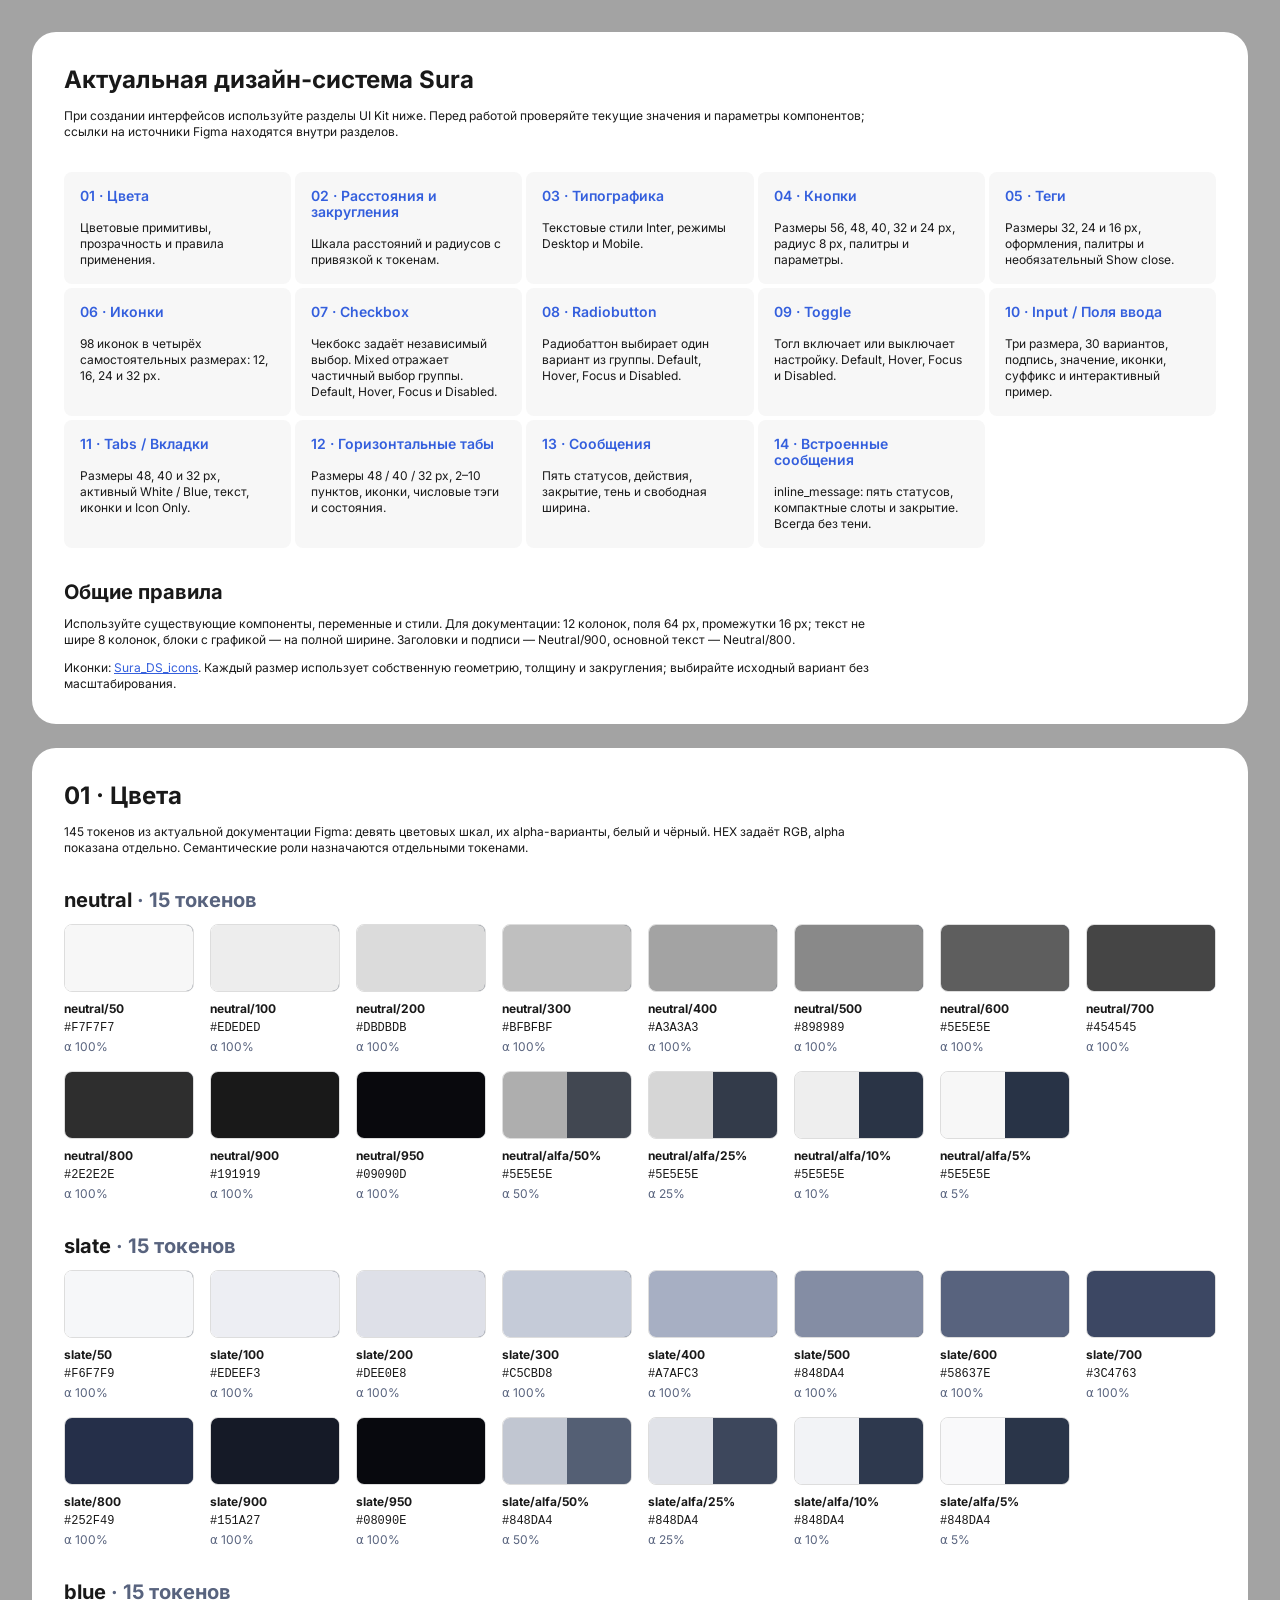
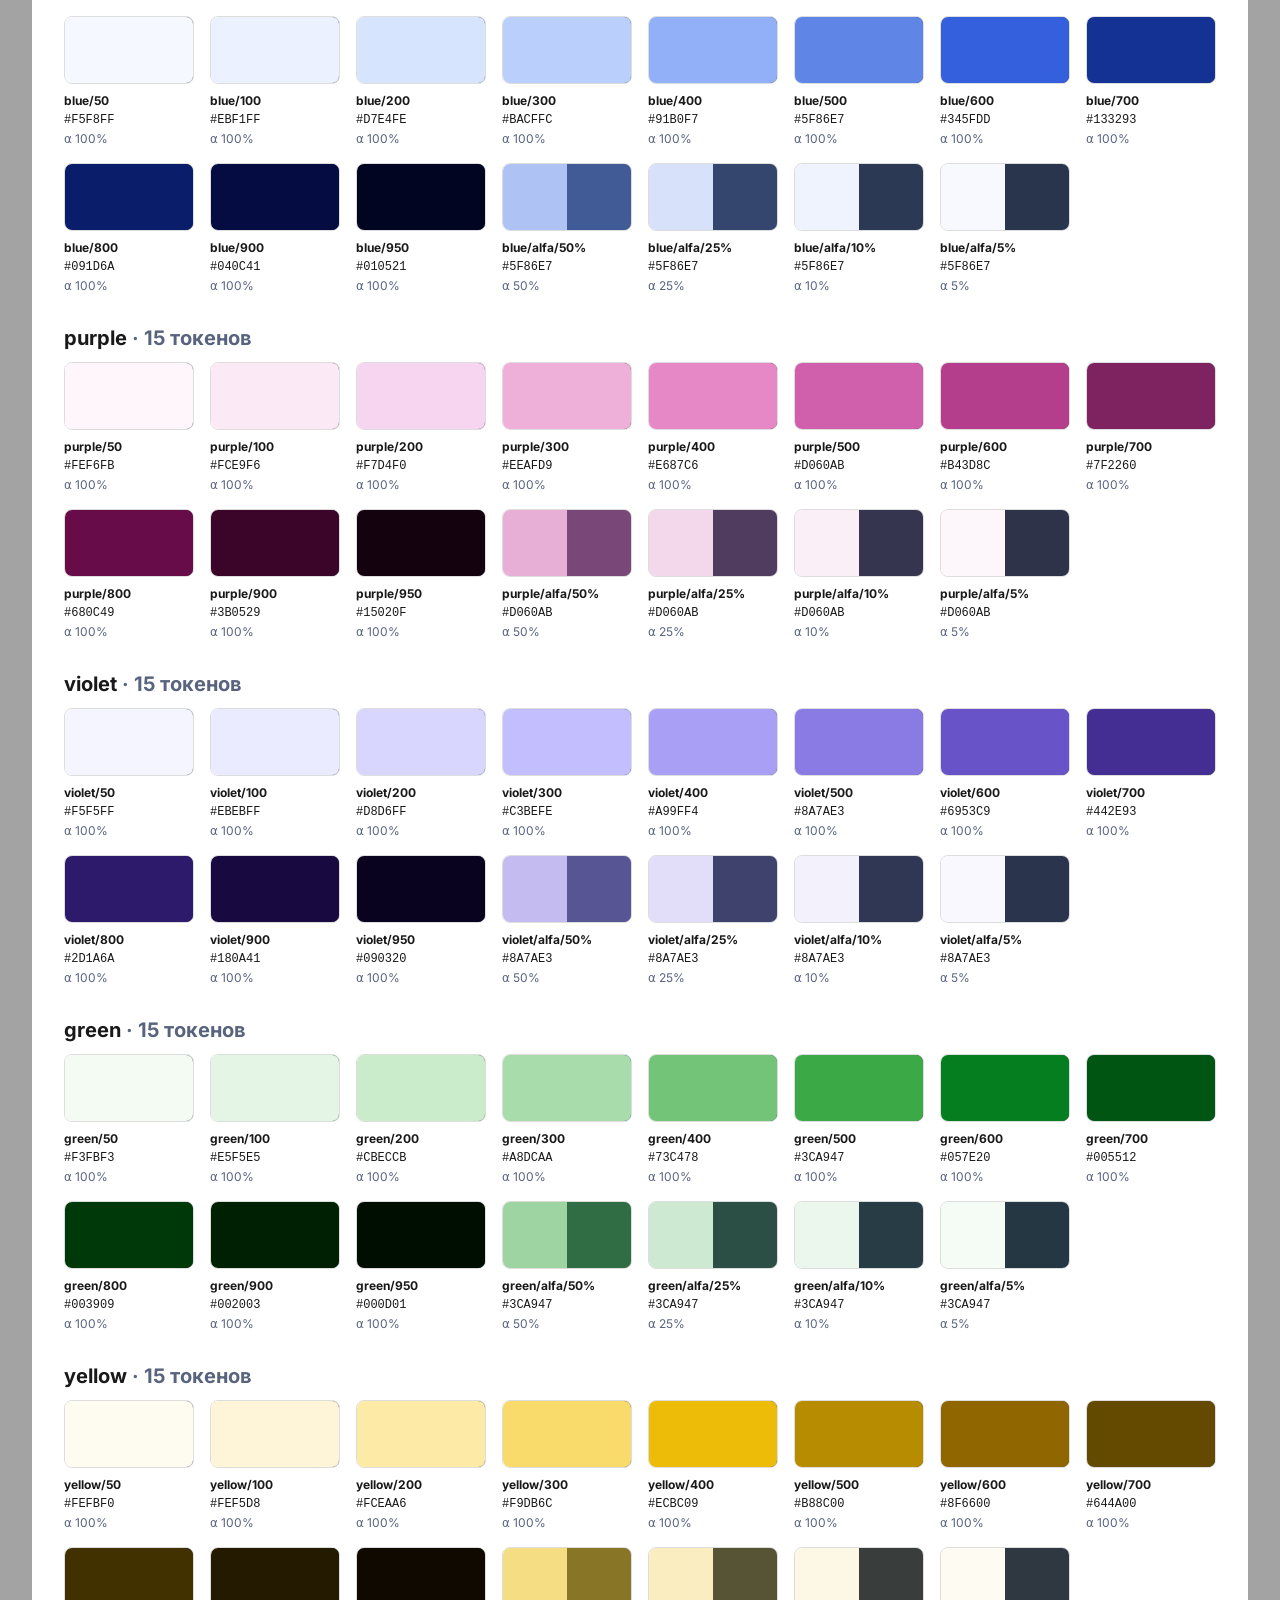
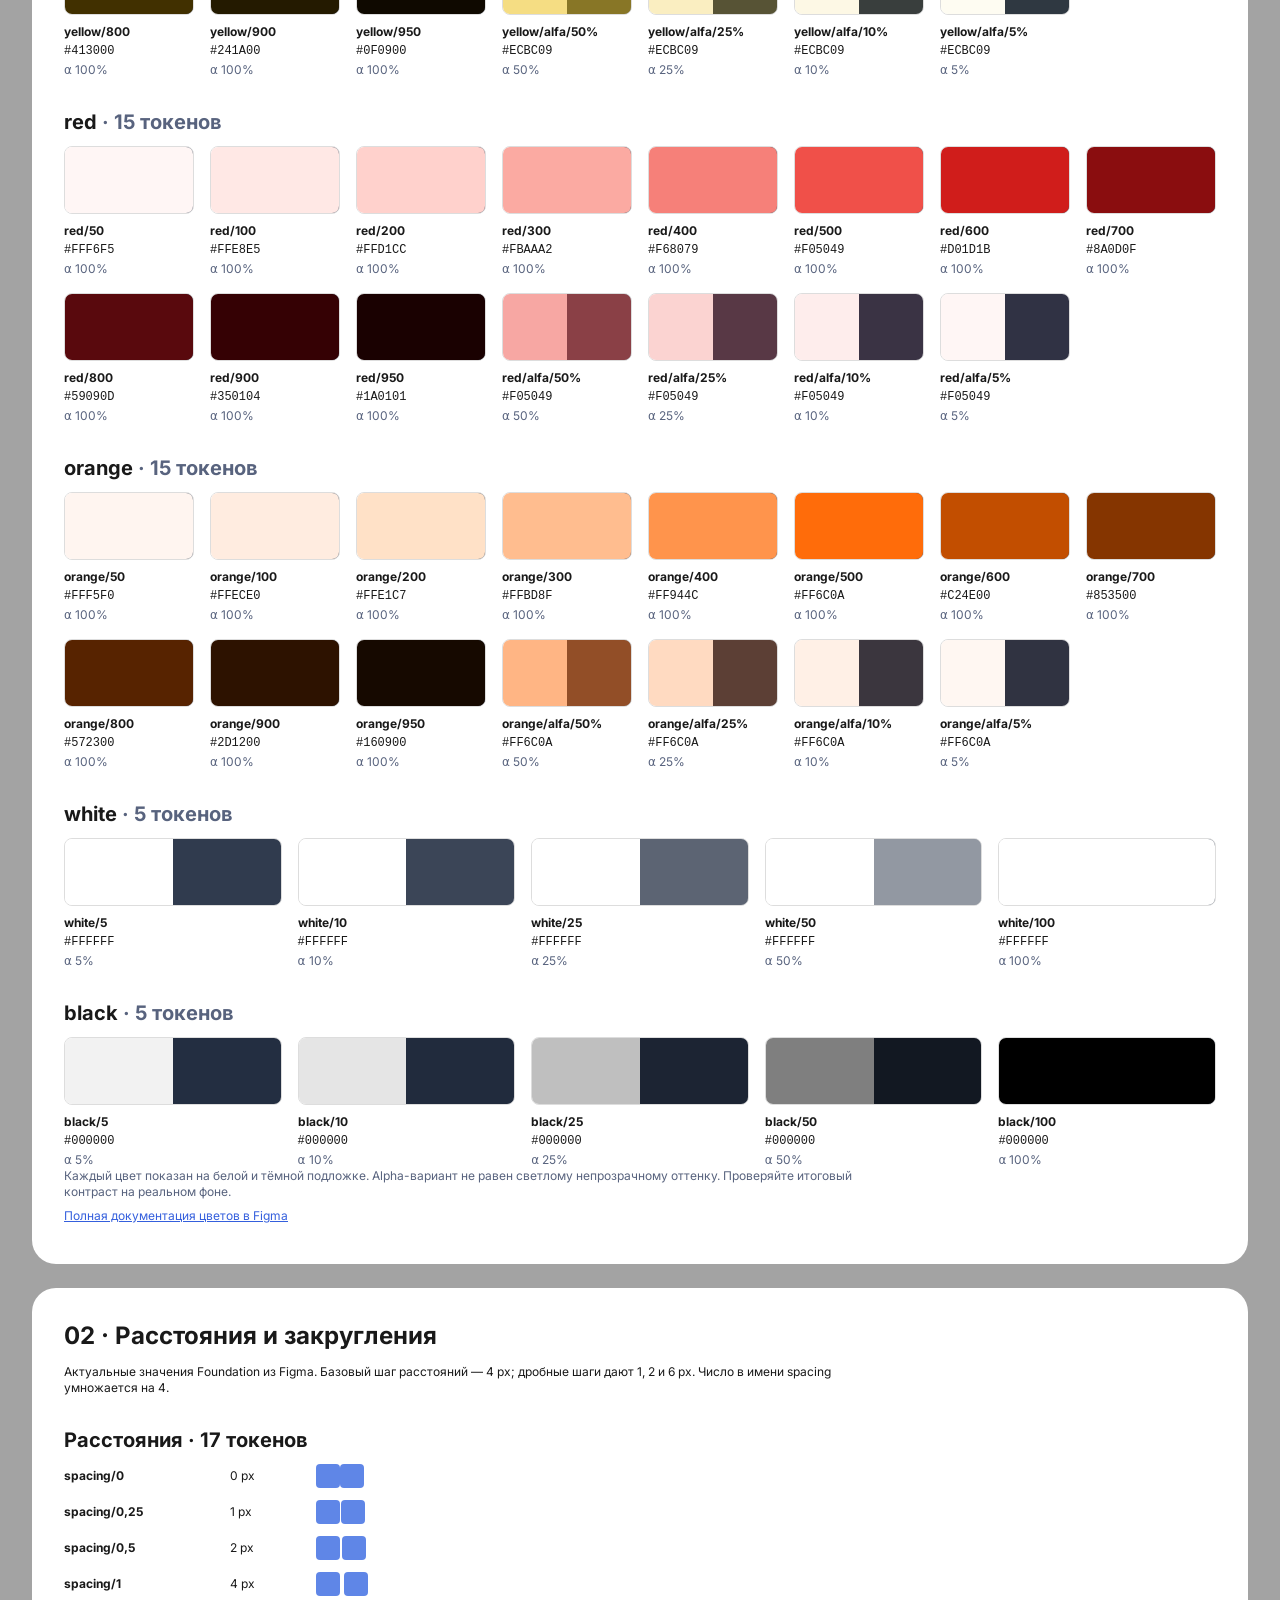
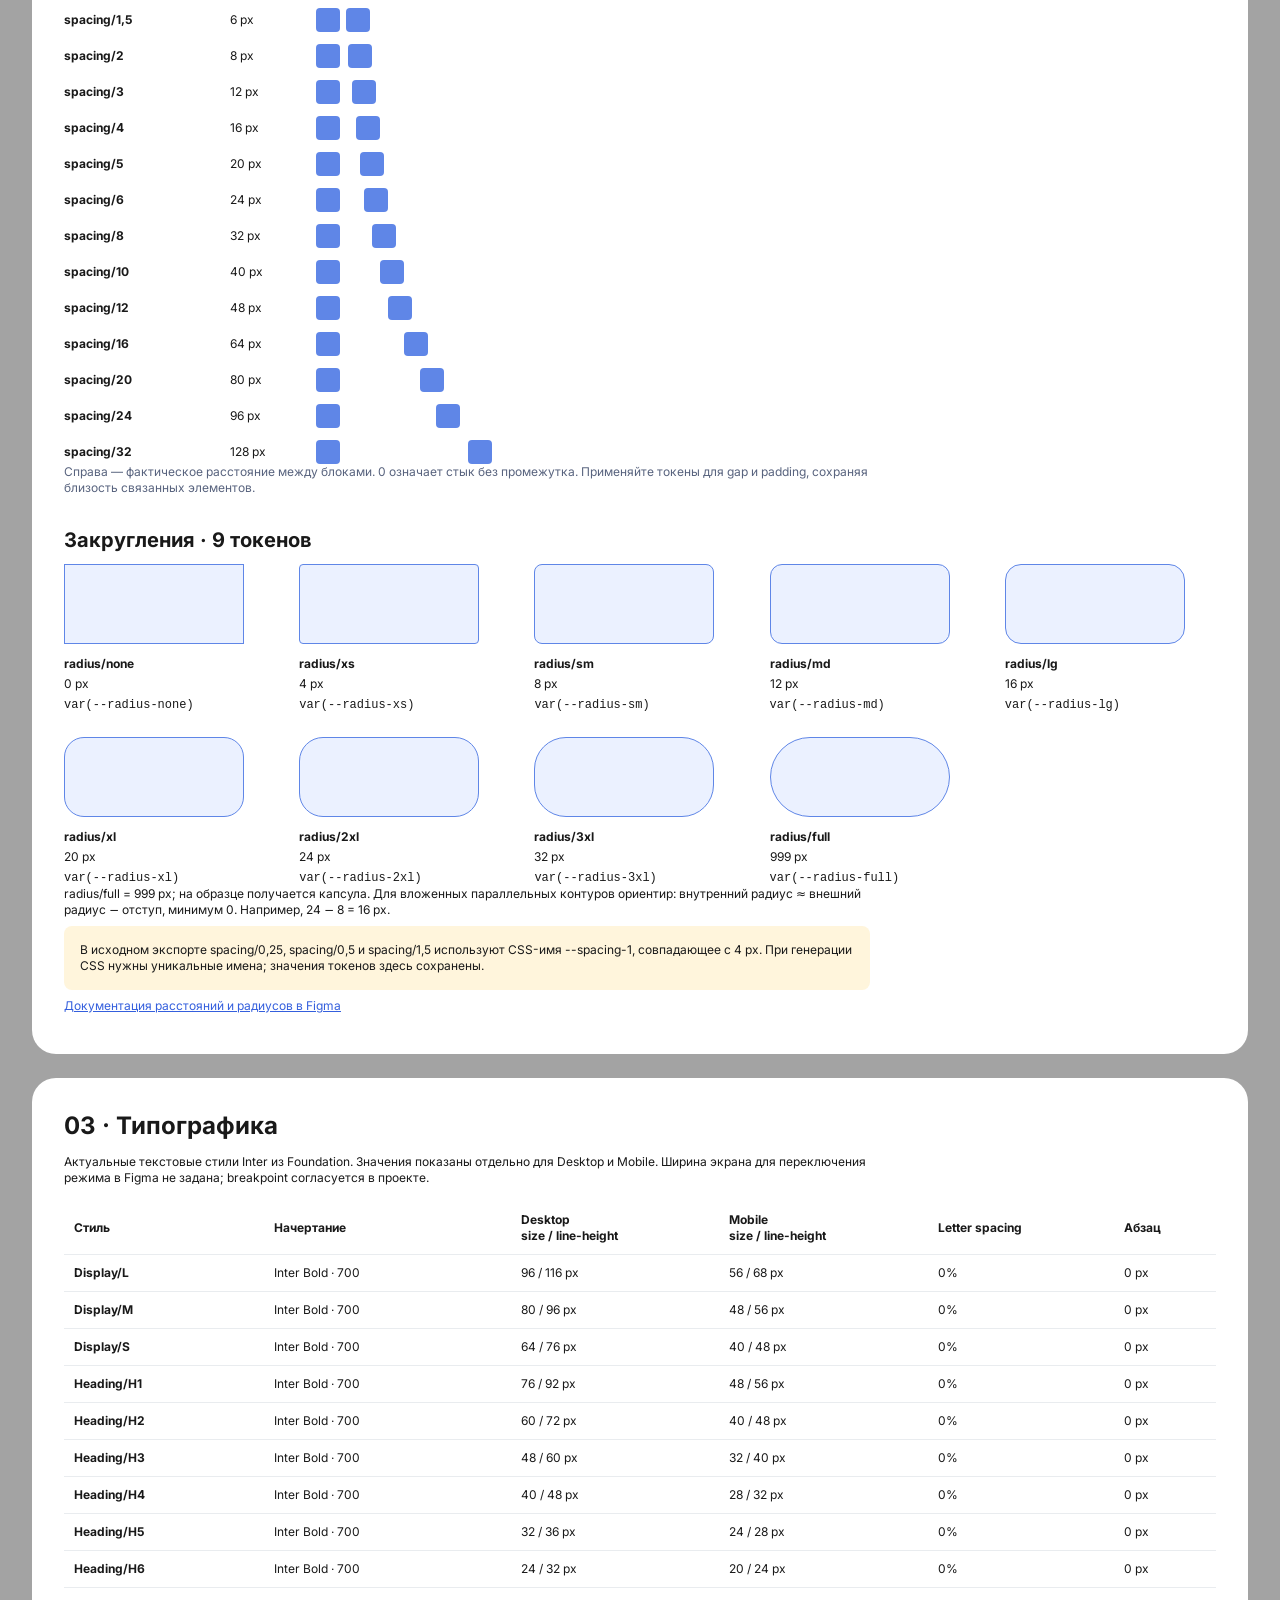
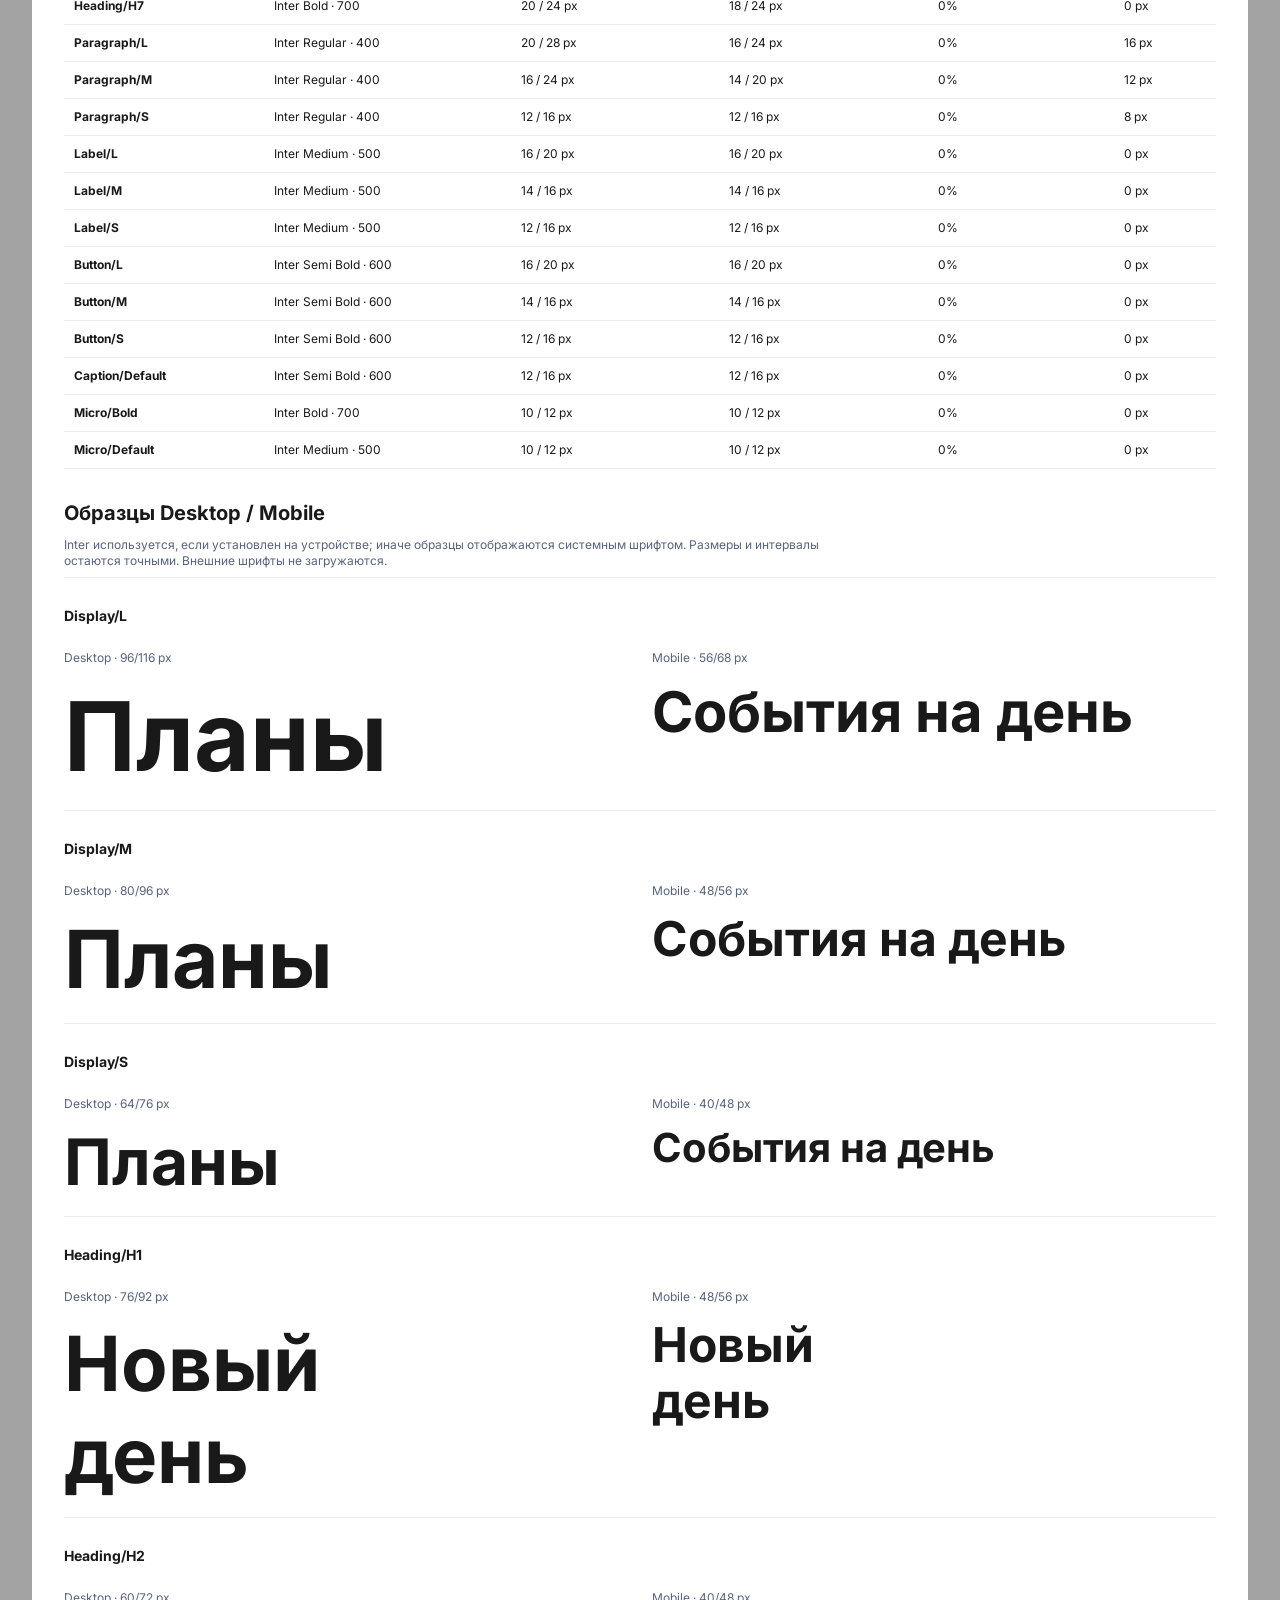
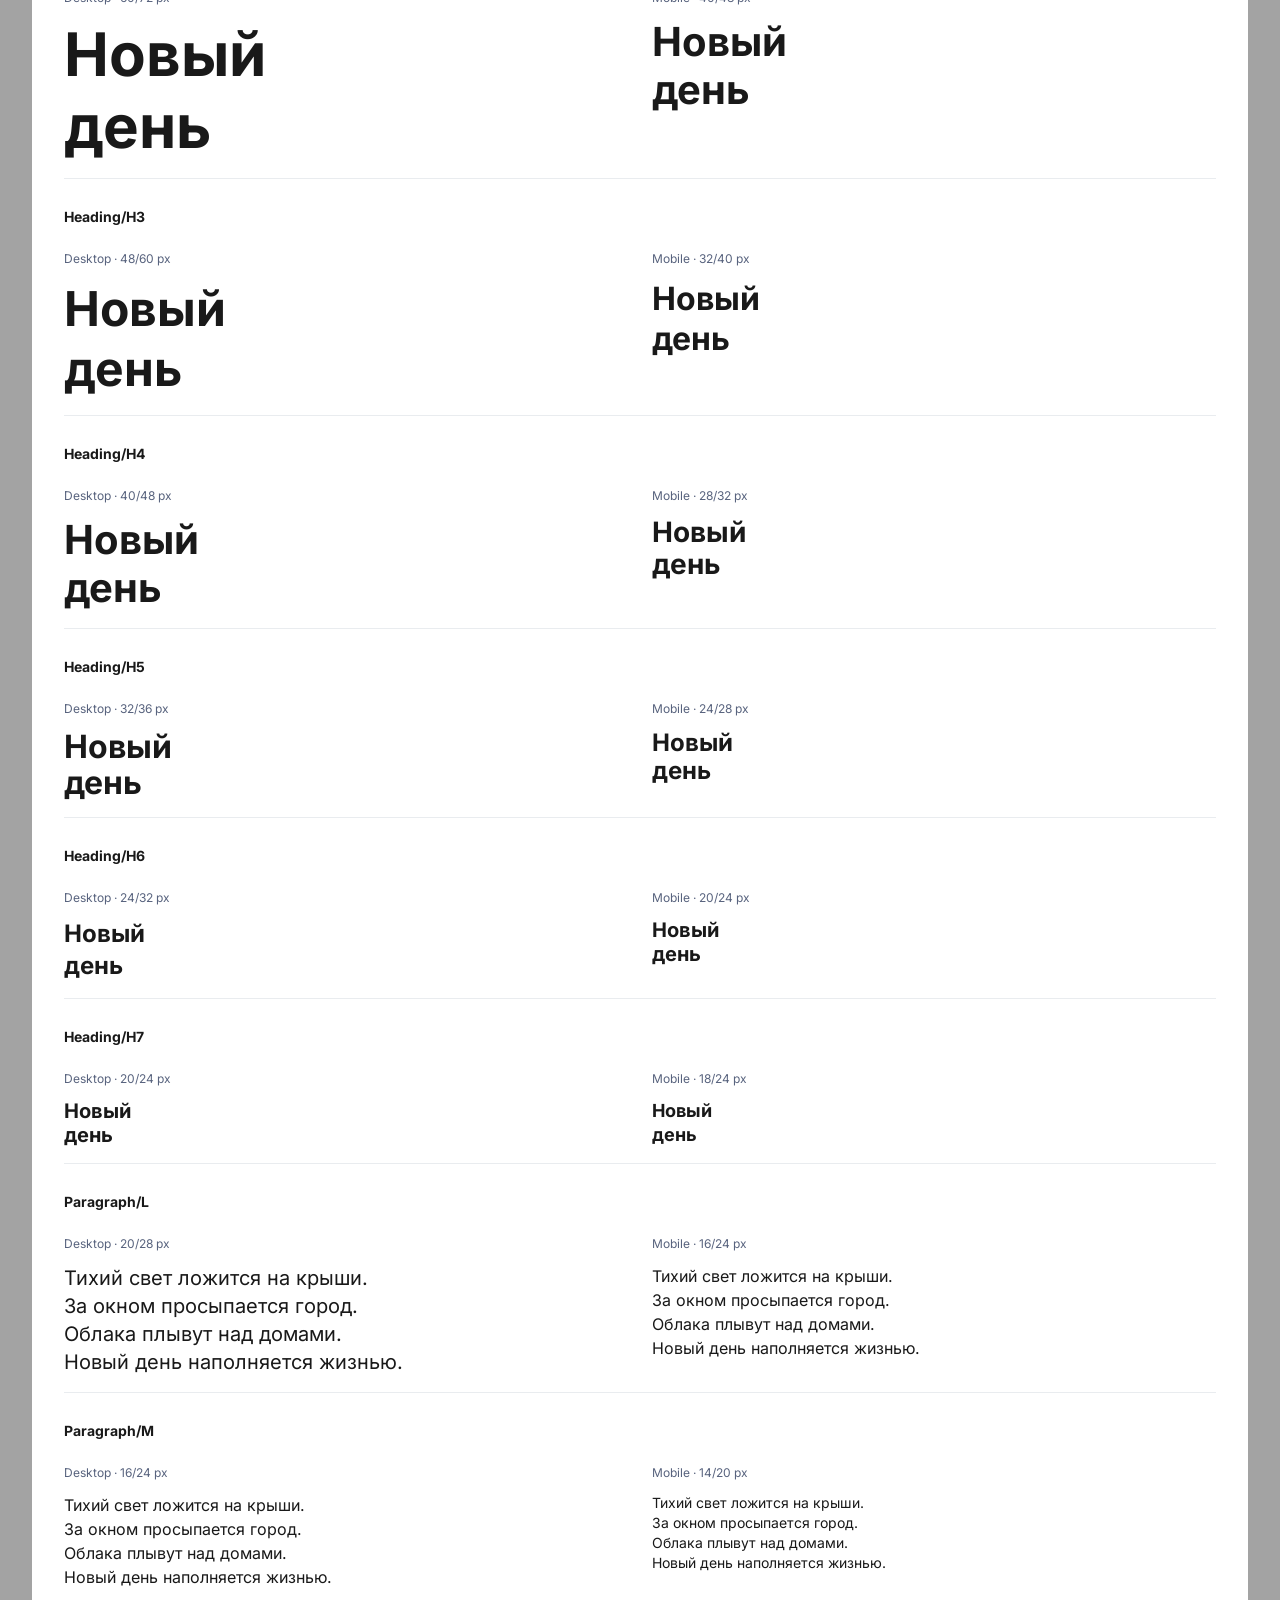
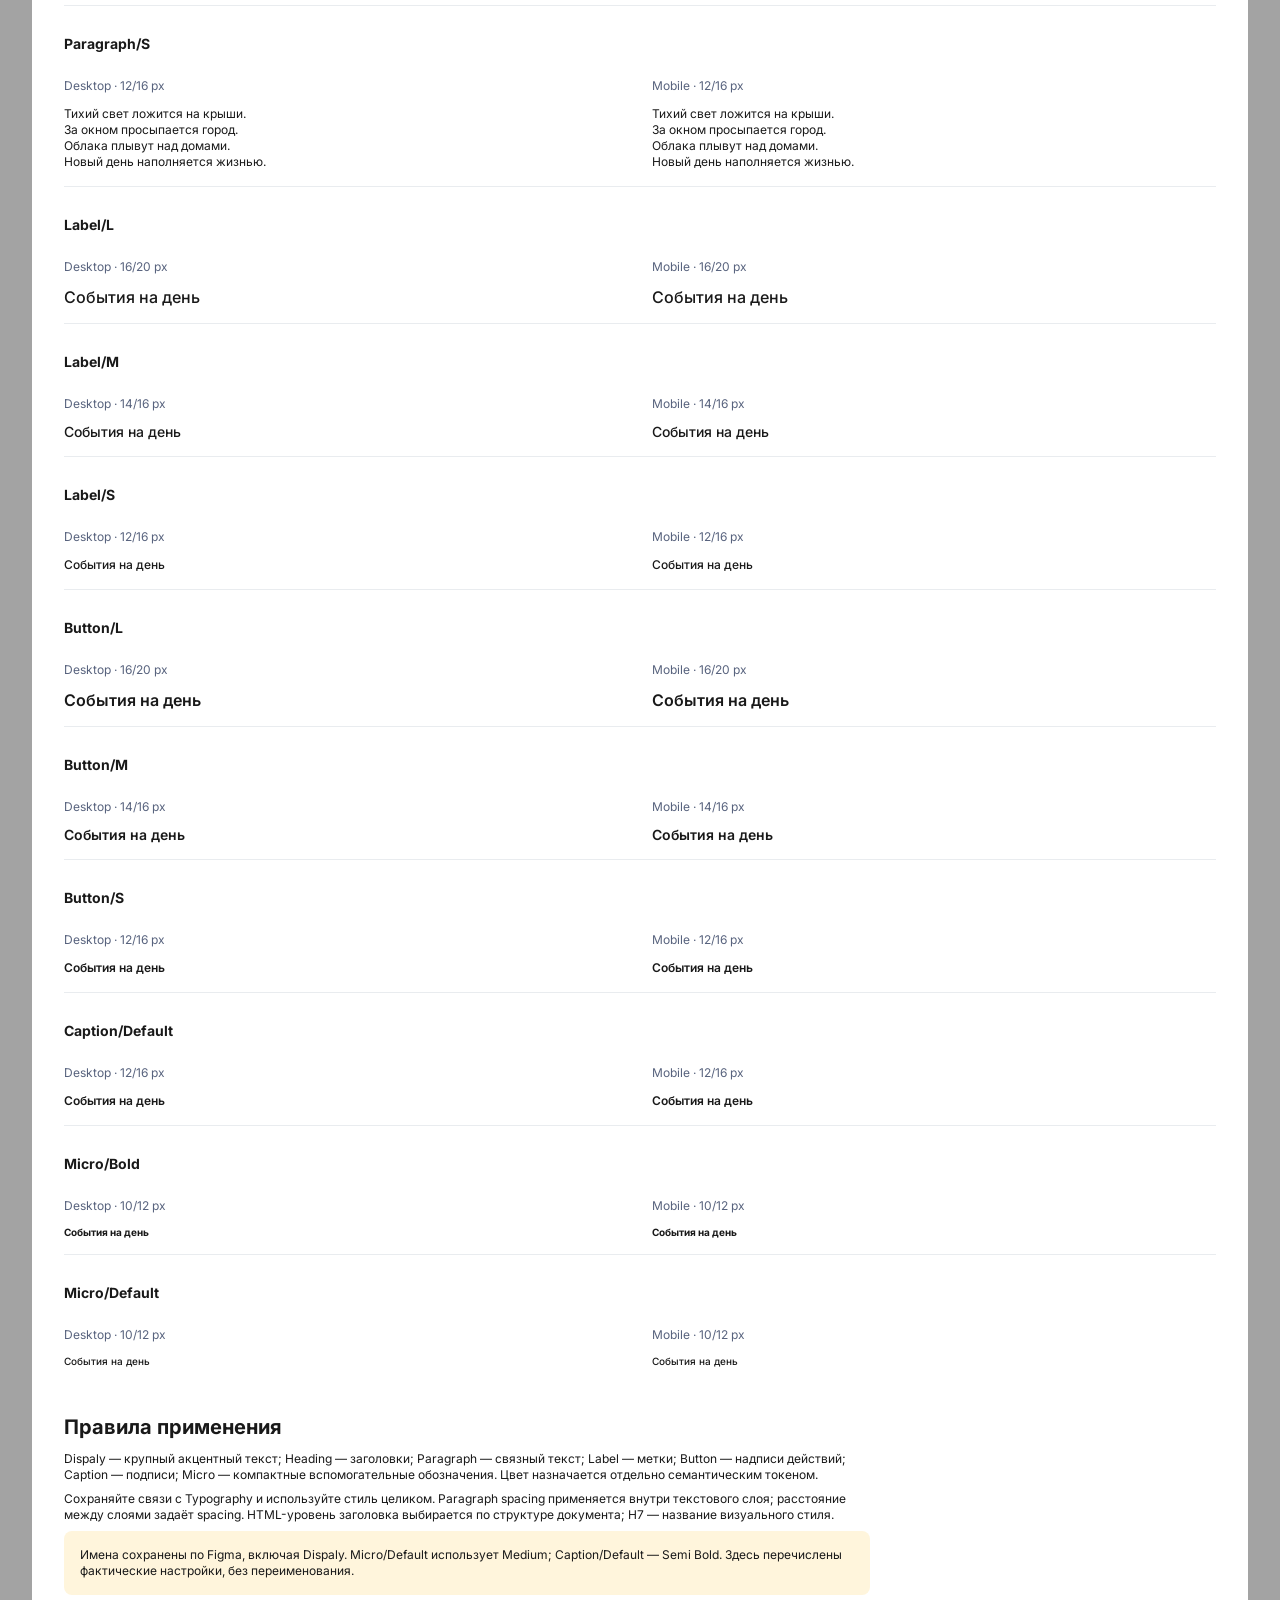
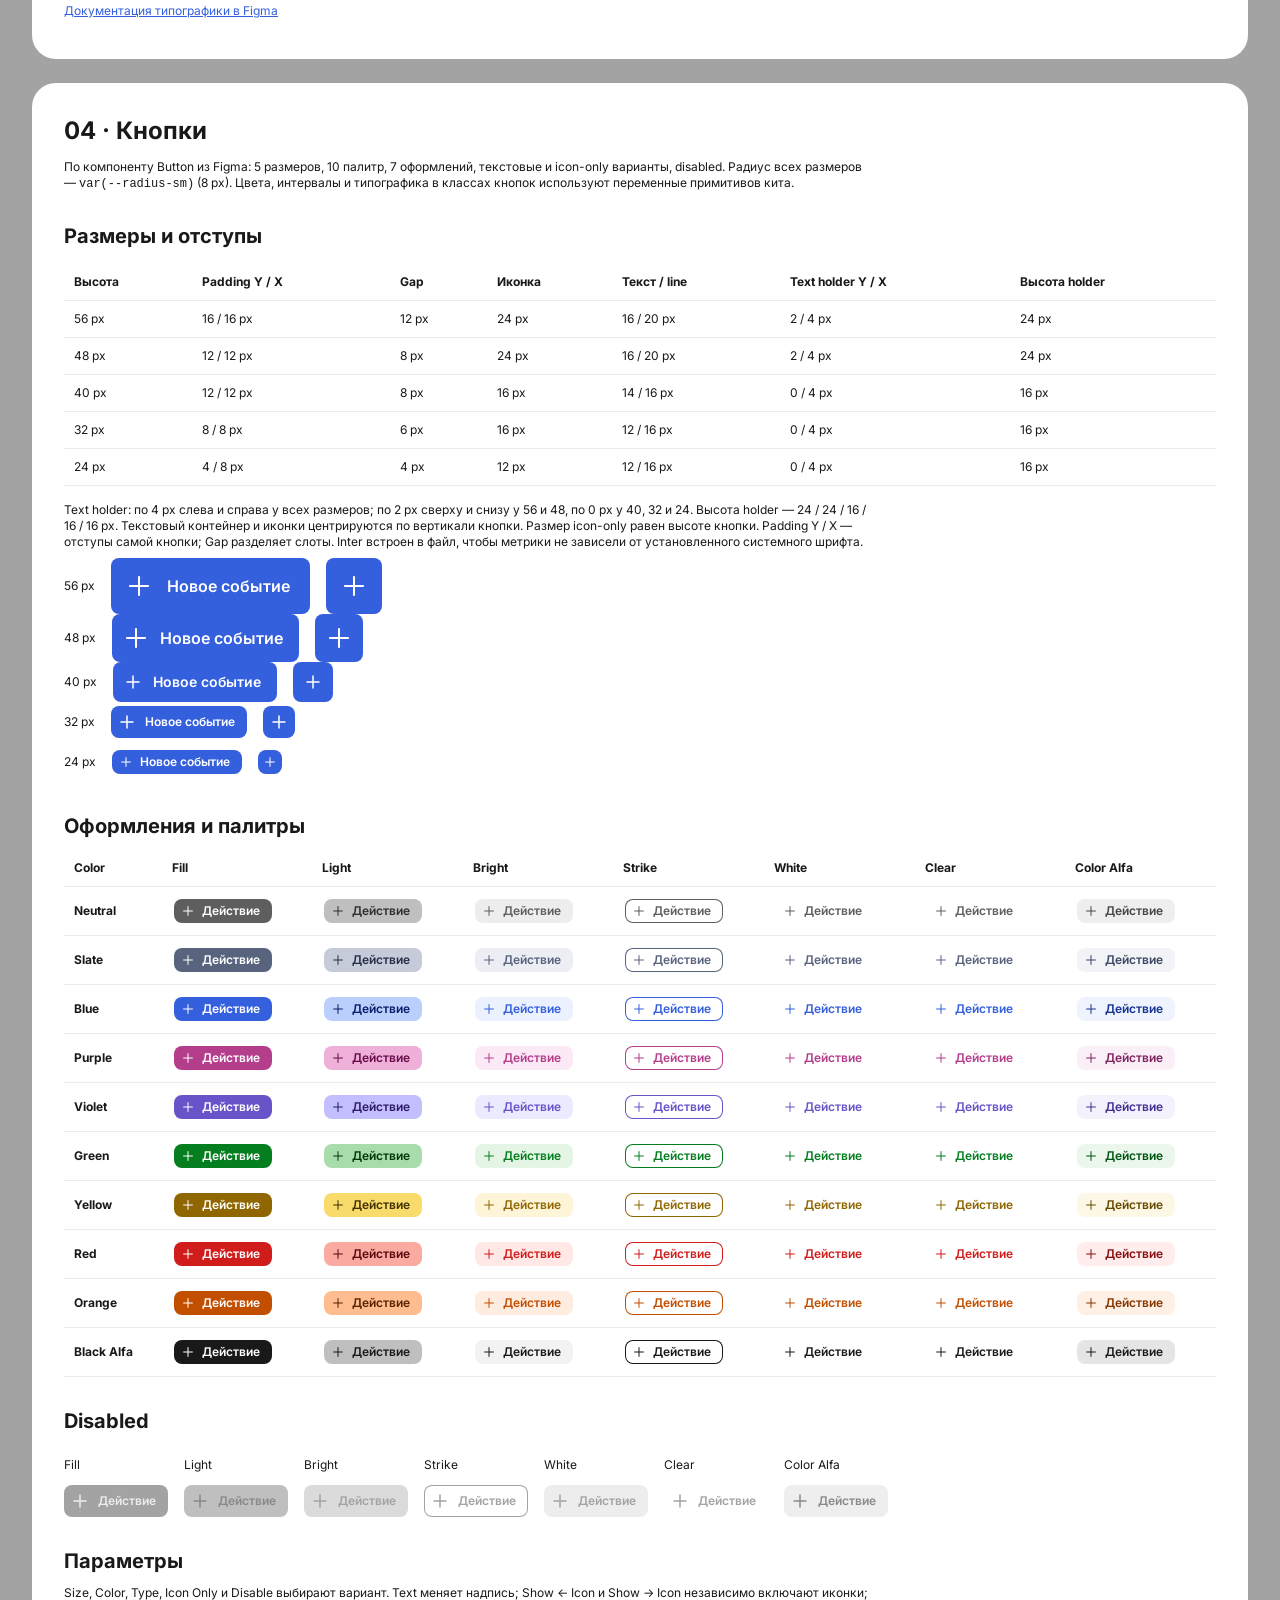
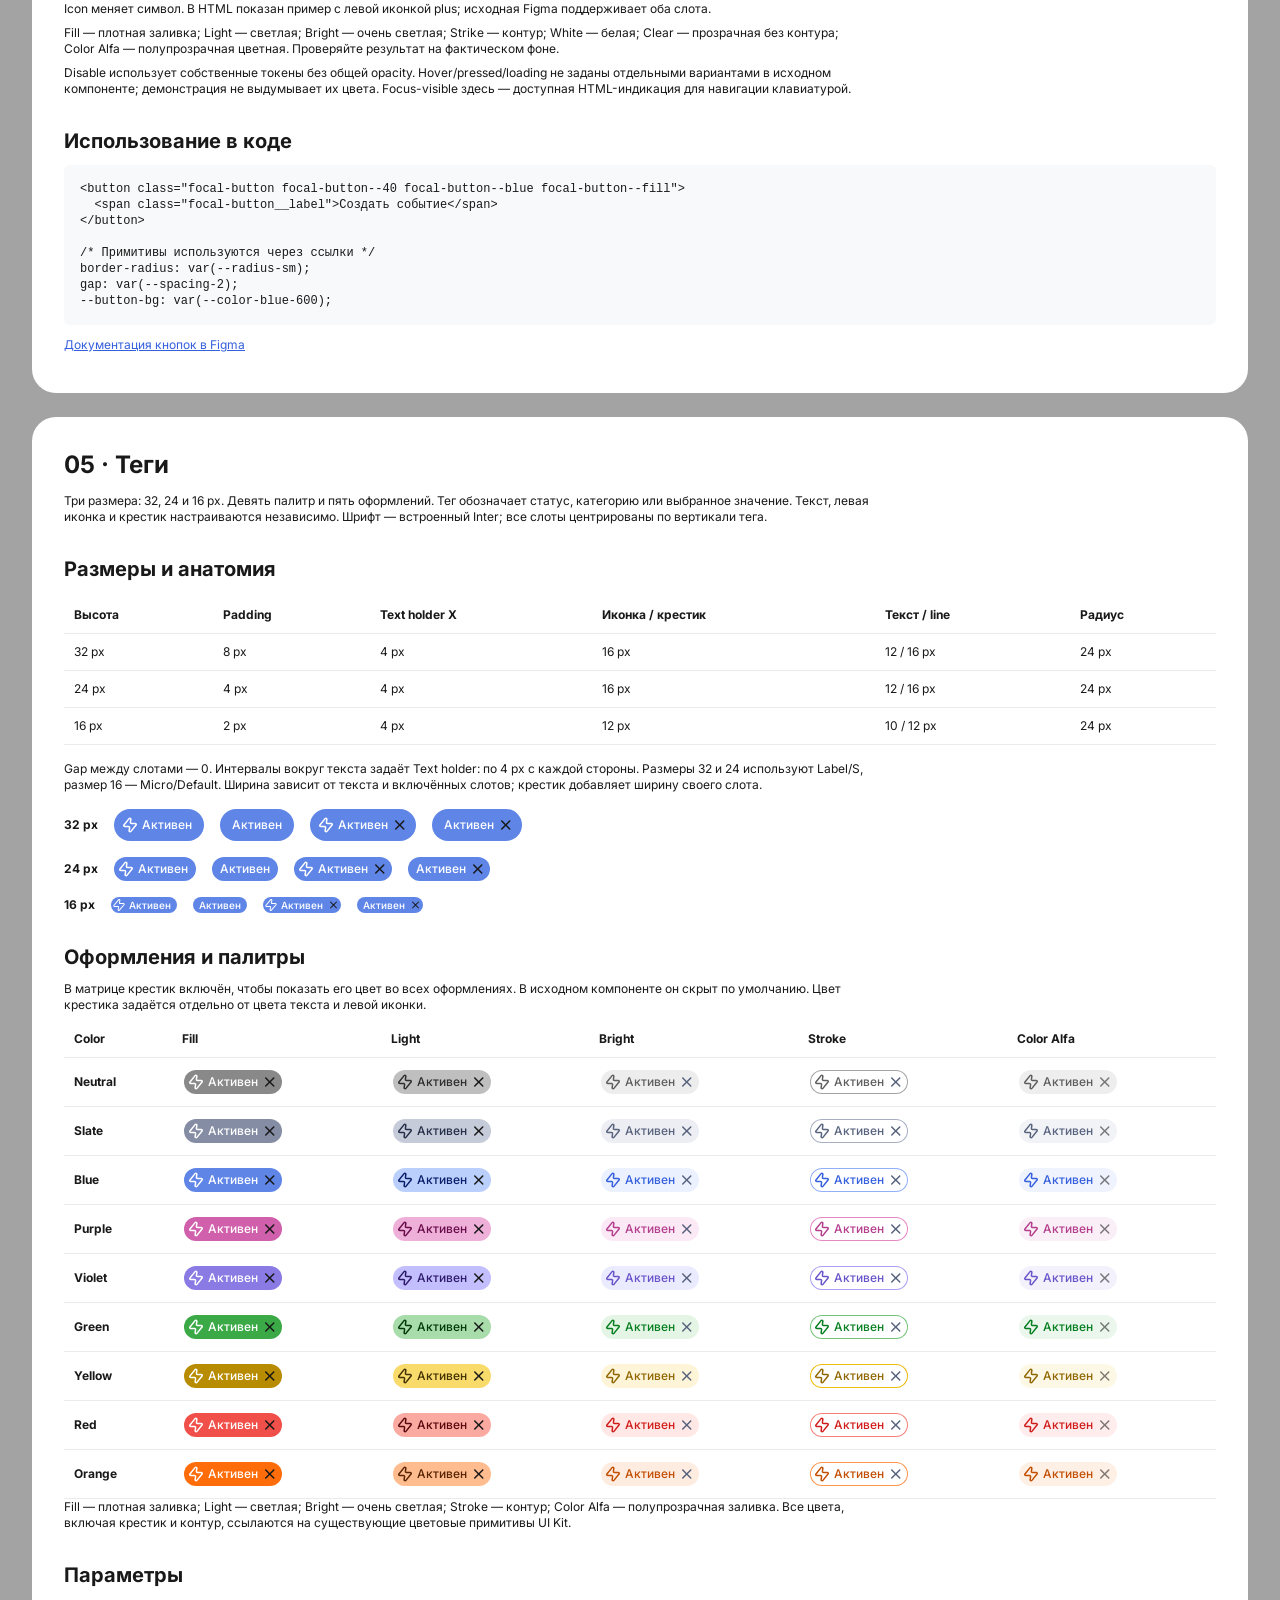
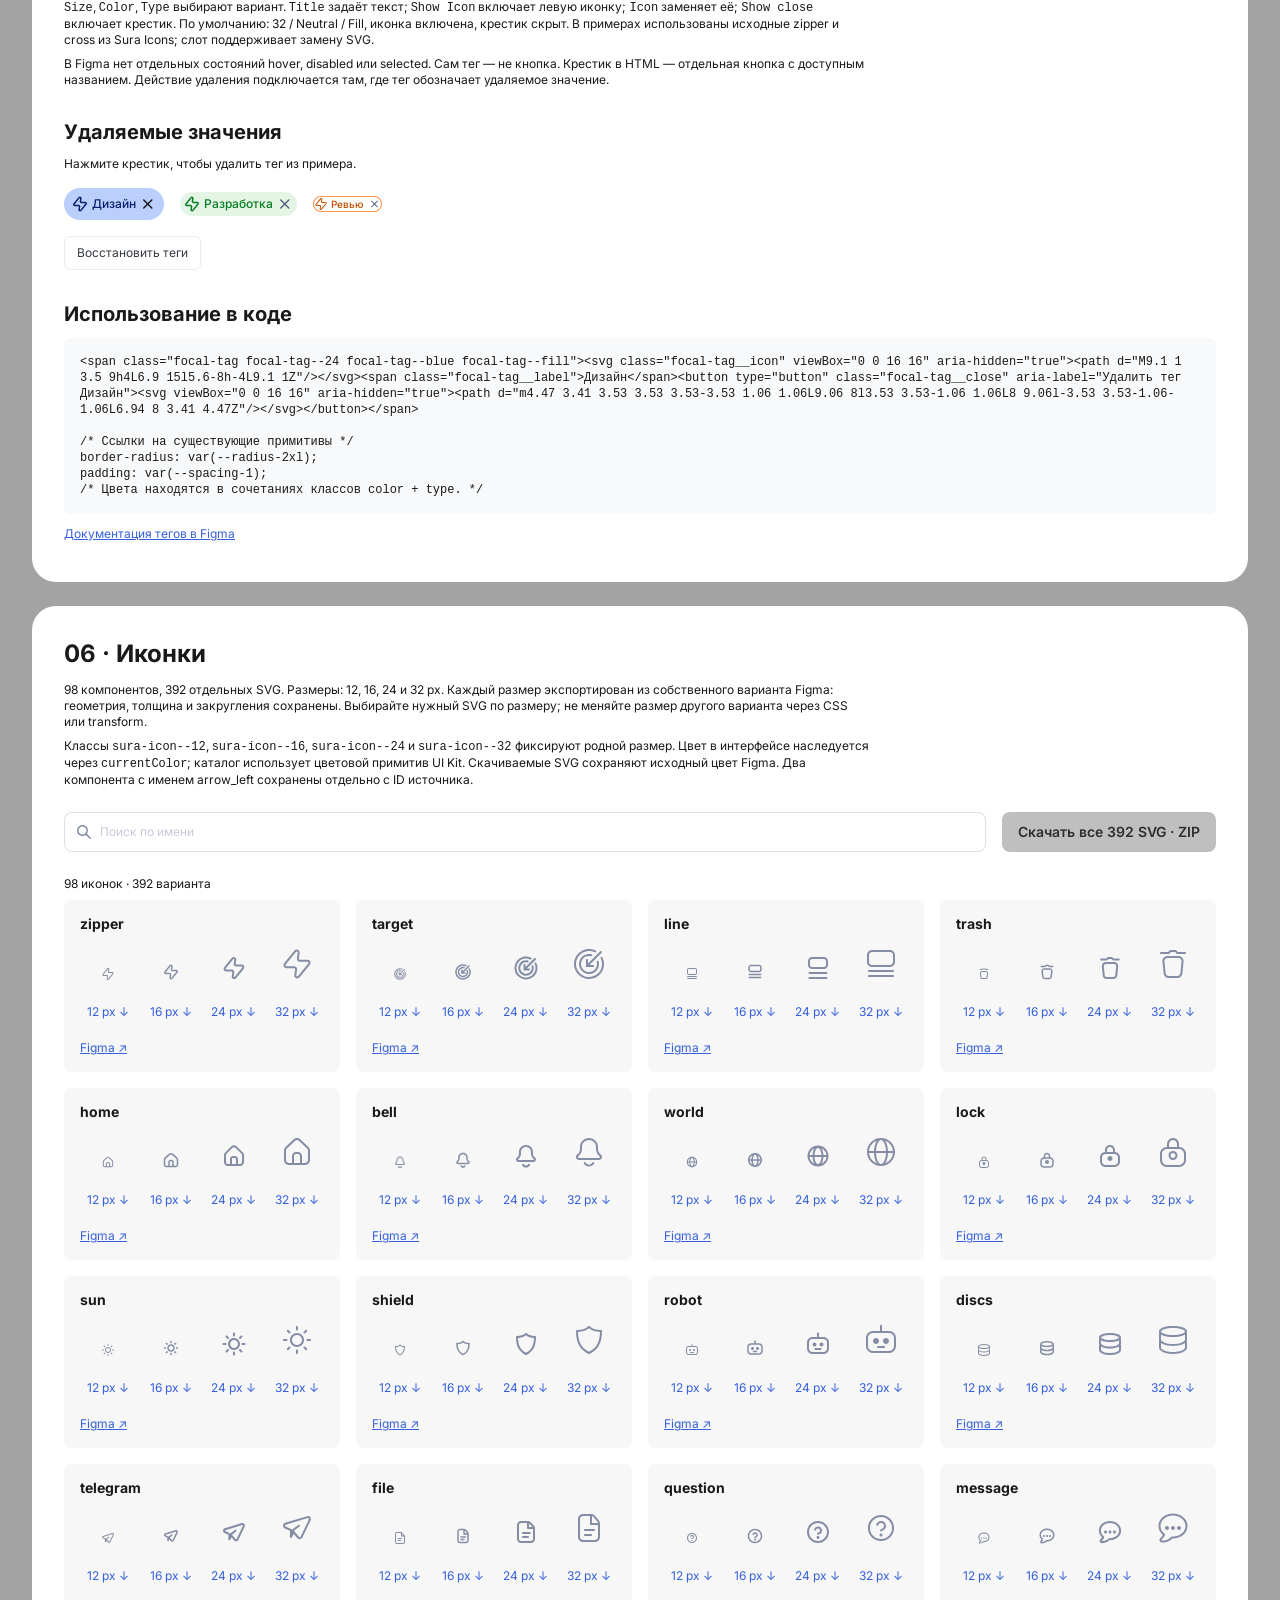
==== index.html @ c8a1f39c "Publish Focal UI Kit, source code, design tokens and 392 SVG icons" ====
<!doctype html><html lang="ru"><meta charset="utf-8"><meta name="viewport" content="width=device-width,initial-scale=1"><title>FoCal / Sura · UI Kit</title><style>
:root{--primary:#007bff;--surface:#fff;--sidebar:#f8f9fa;--text:#343a40;--border:#e9ecef;--radius:6px}*{box-sizing:border-box}body{margin:0;background:#f4f6f8;color:var(--text);font:14px/1.5 system-ui,sans-serif}main{max-width:1120px;margin:auto;padding:40px 24px}h1{font-size:32px;margin:0}h2{font-size:20px;margin:0 0 20px}h3{font-size:14px}section{background:white;padding:28px;border:1px solid var(--border);border-radius:12px;margin-top:20px}.note{background:#fff5dc;padding:16px;border-radius:8px}.muted{color:#6b7280}.row{display:flex;gap:12px;flex-wrap:wrap;align-items:center}.grid{display:grid;grid-template-columns:repeat(auto-fit,minmax(190px,1fr));gap:16px}.swatch{height:72px;border-radius:8px;border:1px solid #ddd}button,input,select{font:inherit;border:1px solid var(--border);border-radius:var(--radius);padding:8px 12px;background:white;color:var(--text)}button{cursor:pointer}button:hover{background:#f0f3f7}button:focus-visible,input:focus-visible,select:focus-visible{outline:2px solid var(--primary);outline-offset:2px}.primary{background:var(--primary);color:white}.primary:hover{background:#0069d9}button:disabled{opacity:.45;cursor:default}.selected{background:#e8f2ff;color:var(--primary)}label{display:block;margin-bottom:6px}input,select{width:100%}.field{margin-bottom:14px}.sidebar{background:var(--sidebar);padding:20px;border-radius:8px}.nav{display:block;width:100%;text-align:left;border:0;margin:4px 0}.caption{font-size:10px}.calendar{display:grid;grid-template-columns:50px repeat(7,minmax(75px,1fr));overflow:auto}.cell{min-height:68px;border-right:1px solid var(--border);border-bottom:1px solid var(--border);padding:8px}.day{min-height:45px;text-align:center}.event{background:#e8f2ff;border-left:3px solid var(--primary);padding:6px;border-radius:6px;font-size:12px}.modal{max-width:560px;border:1px solid var(--border);border-radius:6px;padding:24px;margin:auto;box-shadow:0 4px 6px #0000001a}.pair{display:grid;grid-template-columns:1fr 1fr;gap:12px}table{width:100%;border-collapse:collapse}td,th{text-align:left;padding:10px;border-bottom:1px solid var(--border)}pre{white-space:pre-wrap;background:#f8f9fa;padding:16px;border-radius:6px}.check{width:auto}footer{margin:24px 0}@media(max-width:600px){main{padding:20px 12px}section{padding:18px}.pair{grid-template-columns:1fr}}
.palette-title{font-size:18px;margin:28px 0 12px}.palette-grid{display:grid;grid-template-columns:repeat(auto-fit,minmax(126px,1fr));gap:16px}.color-token{min-width:0;display:flex;flex-direction:column;gap:3px;font-size:12px}.color-token b{overflow-wrap:anywhere}.color-token code{font-size:12px}.token-preview{display:flex;height:68px;border:1px solid #ddd;border-radius:8px;overflow:hidden;margin-bottom:6px}.token-preview>div{width:50%;position:relative}.token-preview .light{background:#fff}.token-preview .dark{background:#253044}.token-preview i{position:absolute;inset:0}.color-token span{color:#555}.spacing-list{display:grid;gap:12px}.spacing-row{display:grid;grid-template-columns:150px 70px 1fr;gap:16px;align-items:center}.spacing-demo{display:flex;align-items:center;min-height:24px}.spacing-demo i{display:block;width:24px;height:24px;background:#5F86E7;border-radius:4px;flex-shrink:0}.radius-grid{display:grid;grid-template-columns:repeat(auto-fit,minmax(190px,1fr));gap:24px}.radius-demo{width:180px;height:80px;background:#EBF1FF;border:1px solid #5F86E7;margin-bottom:12px}.radius-grid p{margin:4px 0}.radius-grid code{font-size:11px}@media(max-width:600px){.spacing-row{grid-template-columns:110px 45px 1fr;gap:8px}.spacing-demo{overflow:auto}}:root{--type-display-l-weight:700;--type-display-l-paragraph-spacing:0px;--type-display-l-size-desktop:96px;--type-display-l-line-desktop:116px;--type-display-l-size-mobile:56px;--type-display-l-line-mobile:68px;}:root{--type-display-m-weight:700;--type-display-m-paragraph-spacing:0px;--type-display-m-size-desktop:80px;--type-display-m-line-desktop:96px;--type-display-m-size-mobile:48px;--type-display-m-line-mobile:56px;}:root{--type-display-s-weight:700;--type-display-s-paragraph-spacing:0px;--type-display-s-size-desktop:64px;--type-display-s-line-desktop:76px;--type-display-s-size-mobile:40px;--type-display-s-line-mobile:48px;}:root{--type-heading-h1-weight:700;--type-heading-h1-paragraph-spacing:0px;--type-heading-h1-size-desktop:76px;--type-heading-h1-line-desktop:92px;--type-heading-h1-size-mobile:48px;--type-heading-h1-line-mobile:56px;}:root{--type-heading-h2-weight:700;--type-heading-h2-paragraph-spacing:0px;--type-heading-h2-size-desktop:60px;--type-heading-h2-line-desktop:72px;--type-heading-h2-size-mobile:40px;--type-heading-h2-line-mobile:48px;}:root{--type-heading-h3-weight:700;--type-heading-h3-paragraph-spacing:0px;--type-heading-h3-size-desktop:48px;--type-heading-h3-line-desktop:60px;--type-heading-h3-size-mobile:32px;--type-heading-h3-line-mobile:40px;}:root{--type-heading-h4-weight:700;--type-heading-h4-paragraph-spacing:0px;--type-heading-h4-size-desktop:40px;--type-heading-h4-line-desktop:48px;--type-heading-h4-size-mobile:28px;--type-heading-h4-line-mobile:32px;}:root{--type-heading-h5-weight:700;--type-heading-h5-paragraph-spacing:0px;--type-heading-h5-size-desktop:32px;--type-heading-h5-line-desktop:36px;--type-heading-h5-size-mobile:24px;--type-heading-h5-line-mobile:28px;}:root{--type-heading-h6-weight:700;--type-heading-h6-paragraph-spacing:0px;--type-heading-h6-size-desktop:24px;--type-heading-h6-line-desktop:32px;--type-heading-h6-size-mobile:20px;--type-heading-h6-line-mobile:24px;}:root{--type-heading-h7-weight:700;--type-heading-h7-paragraph-spacing:0px;--type-heading-h7-size-desktop:20px;--type-heading-h7-line-desktop:24px;--type-heading-h7-size-mobile:18px;--type-heading-h7-line-mobile:24px;}:root{--type-paragraph-l-weight:400;--type-paragraph-l-paragraph-spacing:16px;--type-paragraph-l-size-desktop:20px;--type-paragraph-l-line-desktop:28px;--type-paragraph-l-size-mobile:16px;--type-paragraph-l-line-mobile:24px;}:root{--type-paragraph-m-weight:400;--type-paragraph-m-paragraph-spacing:12px;--type-paragraph-m-size-desktop:16px;--type-paragraph-m-line-desktop:24px;--type-paragraph-m-size-mobile:14px;--type-paragraph-m-line-mobile:20px;}:root{--type-paragraph-s-weight:400;--type-paragraph-s-paragraph-spacing:8px;--type-paragraph-s-size-desktop:12px;--type-paragraph-s-line-desktop:16px;--type-paragraph-s-size-mobile:12px;--type-paragraph-s-line-mobile:16px;}:root{--type-label-l-weight:500;--type-label-l-paragraph-spacing:0px;--type-label-l-size-desktop:16px;--type-label-l-line-desktop:20px;--type-label-l-size-mobile:16px;--type-label-l-line-mobile:20px;}:root{--type-label-m-weight:500;--type-label-m-paragraph-spacing:0px;--type-label-m-size-desktop:14px;--type-label-m-line-desktop:16px;--type-label-m-size-mobile:14px;--type-label-m-line-mobile:16px;}:root{--type-label-s-weight:500;--type-label-s-paragraph-spacing:0px;--type-label-s-size-desktop:12px;--type-label-s-line-desktop:16px;--type-label-s-size-mobile:12px;--type-label-s-line-mobile:16px;}:root{--type-button-l-weight:600;--type-button-l-paragraph-spacing:0px;--type-button-l-size-desktop:16px;--type-button-l-line-desktop:20px;--type-button-l-size-mobile:16px;--type-button-l-line-mobile:20px;}:root{--type-button-m-weight:600;--type-button-m-paragraph-spacing:0px;--type-button-m-size-desktop:14px;--type-button-m-line-desktop:16px;--type-button-m-size-mobile:14px;--type-button-m-line-mobile:16px;}:root{--type-button-s-weight:600;--type-button-s-paragraph-spacing:0px;--type-button-s-size-desktop:12px;--type-button-s-line-desktop:16px;--type-button-s-size-mobile:12px;--type-button-s-line-mobile:16px;}:root{--type-caption-default-weight:600;--type-caption-default-paragraph-spacing:0px;--type-caption-default-size-desktop:12px;--type-caption-default-line-desktop:16px;--type-caption-default-size-mobile:12px;--type-caption-default-line-mobile:16px;}:root{--type-micro-bold-weight:700;--type-micro-bold-paragraph-spacing:0px;--type-micro-bold-size-desktop:10px;--type-micro-bold-line-desktop:12px;--type-micro-bold-size-mobile:10px;--type-micro-bold-line-mobile:12px;}:root{--type-micro-default-weight:500;--type-micro-default-paragraph-spacing:0px;--type-micro-default-size-desktop:10px;--type-micro-default-line-desktop:12px;--type-micro-default-size-mobile:10px;--type-micro-default-line-mobile:12px;}.type-table-scroll{overflow:auto}.type-mode-grid{display:grid;grid-template-columns:1fr 1fr;gap:24px}.type-mode-grid>div{min-width:0}.type-preview{overflow-wrap:anywhere;color:#191919}.type-spec{border-top:1px solid #e9ecef;padding:16px 0}.type-preview p{padding:0}.type-table-scroll th{white-space:nowrap}@media(max-width:600px){.type-mode-grid{grid-template-columns:1fr}}:root{--color-neutral-50:rgba(247,247,247,1);--color-neutral-100:rgba(237,237,237,1);--color-neutral-200:rgba(219,219,219,1);--color-neutral-300:rgba(191,191,191,1);--color-neutral-400:rgba(163,163,163,1);--color-neutral-500:rgba(137,137,137,1);--color-neutral-600:rgba(94,94,94,1);--color-neutral-700:rgba(69,69,69,1);--color-neutral-800:rgba(46,46,46,1);--color-neutral-900:rgba(25,25,25,1);--color-neutral-950:rgba(9,9,13,1);--color-neutral-500-alpha-50:rgba(94,94,94,0.5);--color-neutral-500-alpha-25:rgba(94,94,94,0.25);--color-neutral-500-alpha-10:rgba(94,94,94,0.1);--color-neutral-500-alpha-5:rgba(94,94,94,0.05);--color-slate-50:rgba(246,247,249,1);--color-slate-100:rgba(237,238,243,1);--color-slate-200:rgba(222,224,232,1);--color-slate-300:rgba(197,203,216,1);--color-slate-400:rgba(167,175,195,1);--color-slate-500:rgba(132,141,164,1);--color-slate-600:rgba(88,99,126,1);--color-slate-700:rgba(60,71,99,1);--color-slate-800:rgba(37,47,73,1);--color-slate-900:rgba(21,26,39,1);--color-slate-950:rgba(8,9,14,1);--color-slate-500-alpha-50:rgba(132,141,164,0.5);--color-slate-500-alpha-25:rgba(132,141,164,0.25);--color-slate-500-alpha-10:rgba(132,141,164,0.1);--color-slate-500-alpha-5:rgba(132,141,164,0.05);--color-blue-50:rgba(245,248,255,1);--color-blue-100:rgba(235,241,255,1);--color-blue-200:rgba(215,228,254,1);--color-blue-300:rgba(186,207,252,1);--color-blue-400:rgba(145,176,247,1);--color-blue-500:rgba(95,134,231,1);--color-blue-600:rgba(52,95,221,1);--color-blue-700:rgba(19,50,147,1);--color-blue-800:rgba(9,29,106,1);--color-blue-900:rgba(4,12,65,1);--color-blue-950:rgba(1,5,33,1);--color-blue-500-alpha-50:rgba(95,134,231,0.5);--color-blue-500-alpha-25:rgba(95,134,231,0.25);--color-blue-500-alpha-10:rgba(95,134,231,0.1);--color-blue-500-alpha-5:rgba(95,134,231,0.05);--color-purple-50:rgba(254,246,251,1);--color-purple-100:rgba(252,233,246,1);--color-purple-200:rgba(247,212,240,1);--color-purple-300:rgba(238,175,217,1);--color-purple-400:rgba(230,135,198,1);--color-purple-500:rgba(208,96,171,1);--color-purple-600:rgba(180,61,140,1);--color-purple-700:rgba(127,34,96,1);--color-purple-800:rgba(104,12,73,1);--color-purple-900:rgba(59,5,41,1);--color-purple-950:rgba(21,2,15,1);--color-purple-500-alpha-50:rgba(208,96,171,0.5);--color-purple-500-alpha-25:rgba(208,96,171,0.25);--color-purple-500-alpha-10:rgba(208,96,171,0.1);--color-purple-500-alpha-5:rgba(208,96,171,0.05);--color-violet-50:rgba(245,245,255,1);--color-violet-100:rgba(235,235,255,1);--color-violet-200:rgba(216,214,255,1);--color-violet-300:rgba(195,190,254,1);--color-violet-400:rgba(169,159,244,1);--color-violet-500:rgba(138,122,227,1);--color-violet-600:rgba(105,83,201,1);--color-violet-700:rgba(68,46,147,1);--color-violet-800:rgba(45,26,106,1);--color-violet-900:rgba(24,10,65,1);--color-violet-950:rgba(9,3,32,1);--color-violet-500-alpha-50:rgba(138,122,227,0.5);--color-violet-500-alpha-25:rgba(138,122,227,0.25);--color-violet-500-alpha-10:rgba(138,122,227,0.1);--color-violet-500-alpha-5:rgba(138,122,227,0.05);--color-green-50:rgba(243,251,243,1);--color-green-100:rgba(229,245,229,1);--color-green-200:rgba(203,236,203,1);--color-green-300:rgba(168,220,170,1);--color-green-400:rgba(115,196,120,1);--color-green-500:rgba(60,169,71,1);--color-green-600:rgba(5,126,32,1);--color-green-700:rgba(0,85,18,1);--color-green-800:rgba(0,57,9,1);--color-green-900:rgba(0,32,3,1);--color-green-950:rgba(0,13,1,1);--color-green-500-alpha-50:rgba(60,169,71,0.5);--color-green-500-alpha-25:rgba(60,169,71,0.25);--color-green-500-alpha-10:rgba(60,169,71,0.1);--color-green-500-alpha-5:rgba(60,169,71,0.05);--color-yellow-50:rgba(254,251,240,1);--color-yellow-100:rgba(254,245,216,1);--color-yellow-200:rgba(252,234,166,1);--color-yellow-300:rgba(249,219,108,1);--color-yellow-400:rgba(236,188,9,1);--color-yellow-500:rgba(184,140,0,1);--color-yellow-600:rgba(143,102,0,1);--color-yellow-700:rgba(100,74,0,1);--color-yellow-800:rgba(65,48,0,1);--color-yellow-900:rgba(36,26,0,1);--color-yellow-950:rgba(15,9,0,1);--color-yellow-500-alpha-50:rgba(236,188,9,0.5);--color-yellow-500-alpha-25:rgba(236,188,9,0.25);--color-yellow-500-alpha-10:rgba(236,188,9,0.1);--color-yellow-500-alpha-5:rgba(236,188,9,0.05);--color-red-50:rgba(255,246,245,1);--color-red-100:rgba(255,232,229,1);--color-red-200:rgba(255,209,204,1);--color-red-300:rgba(251,170,162,1);--color-red-400:rgba(246,128,121,1);--color-red-500:rgba(240,80,73,1);--color-red-600:rgba(208,29,27,1);--color-red-700:rgba(138,13,15,1);--color-red-800:rgba(89,9,13,1);--color-red-900:rgba(53,1,4,1);--color-red-950:rgba(26,1,1,1);--color-red-500-alpha-50:rgba(240,80,73,0.5);--color-red-500-alpha-25:rgba(240,80,73,0.25);--color-red-500-alpha-10:rgba(240,80,73,0.1);--color-red-500-alpha-5:rgba(240,80,73,0.05);--color-orange-50:rgba(255,245,240,1);--color-orange-100:rgba(255,236,224,1);--color-orange-200:rgba(255,225,199,1);--color-orange-300:rgba(255,189,143,1);--color-orange-400:rgba(255,148,76,1);--color-orange-500:rgba(255,108,10,1);--color-orange-600:rgba(194,78,0,1);--color-orange-700:rgba(133,53,0,1);--color-orange-800:rgba(87,35,0,1);--color-orange-900:rgba(45,18,0,1);--color-orange-950:rgba(22,9,0,1);--color-orange-500-alpha-50:rgba(255,108,10,0.5);--color-orange-500-alpha-25:rgba(255,108,10,0.25);--color-orange-500-alpha-10:rgba(255,108,10,0.1);--color-orange-500-alpha-5:rgba(255,108,10,0.05);--color-white-5:rgba(255,255,255,0.05);--color-white-10:rgba(255,255,255,0.1);--color-white-25:rgba(255,255,255,0.25);--color-white-50:rgba(255,255,255,0.5);--color-white-100:rgba(255,255,255,1);--color-black-5:rgba(0,0,0,0.05);--color-black-10:rgba(0,0,0,0.1);--color-black-25:rgba(0,0,0,0.25);--color-black-50:rgba(0,0,0,0.5);--color-black-100:rgba(0,0,0,1);--radius-none:0px;--radius-xs:4px;--radius-sm:8px;--radius-md:12px;--radius-lg:16px;--radius-xl:20px;--radius-2xl:24px;--radius-3xl:32px;--radius-full:999px;--spacing-0:0px;--spacing-0-25:1px;--spacing-0-5:2px;--spacing-1:4px;--spacing-1-5:6px;--spacing-2:8px;--spacing-3:12px;--spacing-4:16px;--spacing-5:20px;--spacing-6:24px;--spacing-8:32px;--spacing-10:40px;--spacing-12:48px;--spacing-16:64px;--spacing-20:80px;--spacing-24:96px;--spacing-32:128px;--font-family-ui:Inter,system-ui,sans-serif;}.focal-button{appearance:none;-webkit-appearance:none;display:inline-flex;align-items:center;justify-content:center;flex-shrink:0;box-sizing:border-box;height:var(--button-height);gap:var(--button-gap);padding:var(--button-py) var(--button-px);border:0;border-radius:var(--radius-sm);background:var(--button-bg);color:var(--button-fg);box-shadow:inset 0 0 0 var(--spacing-0-25) var(--button-border);font-family:var(--font-family-ui);font-size:var(--button-font-size);font-weight:var(--button-font-weight);line-height:var(--button-line-height);white-space:nowrap;cursor:pointer;vertical-align:middle}.focal-button:hover{background:var(--button-bg);color:var(--button-fg)}.focal-button:focus-visible{outline:var(--spacing-0-5) solid var(--color-blue-600);outline-offset:var(--spacing-0-5)}.focal-button:disabled{opacity:1;cursor:default}.focal-button__label{display:flex;align-items:center;justify-content:center;flex:none;box-sizing:content-box;min-height:var(--button-line-height);padding:var(--button-text-py) var(--spacing-1);margin:0;font-family:var(--font-family-ui);font-size:var(--button-font-size);font-weight:var(--button-font-weight);line-height:var(--button-line-height);letter-spacing:0;color:inherit}.focal-button__icon{fill:none;stroke:none;stroke-width:var(--button-icon-stroke,1.5px);display:block;width:var(--button-icon-size);height:var(--button-icon-size);flex:none;stroke:none}.focal-button--icon-only{width:var(--button-height);padding:0;gap:0}.button-samples{display:flex;gap:var(--spacing-4);align-items:center;flex-wrap:wrap}.button-matrix{overflow:auto}.button-matrix table{min-width:980px}.button-matrix td{padding:var(--spacing-2)}.button-matrix .focal-button{margin:var(--spacing-1)}.button-config{display:flex;gap:var(--spacing-4);flex-wrap:wrap;margin-block:var(--spacing-4)}.button-config label{min-width:150px}.button-config input{width:auto}.focal-button--56{--button-text-py:var(--spacing-0-5);--button-height:56px;--button-py:var(--spacing-4);--button-px:var(--spacing-4);--button-gap:var(--spacing-3);--button-icon-size:24px;--button-icon-stroke:var(--spacing-0-5);--button-font-size:var(--type-button-l-size-desktop);--button-line-height:var(--type-button-l-line-desktop);--button-font-weight:var(--type-button-l-weight);}.focal-button--48{--button-text-py:var(--spacing-0-5);--button-height:48px;--button-py:var(--spacing-3);--button-px:var(--spacing-3);--button-gap:var(--spacing-2);--button-icon-size:24px;--button-icon-stroke:var(--spacing-0-5);--button-font-size:var(--type-button-l-size-desktop);--button-line-height:var(--type-button-l-line-desktop);--button-font-weight:var(--type-button-l-weight);}.focal-button--40{--button-text-py:var(--spacing-0);--button-height:40px;--button-py:var(--spacing-3);--button-px:var(--spacing-3);--button-gap:var(--spacing-2);--button-icon-size:16px;--button-font-size:var(--type-button-m-size-desktop);--button-line-height:var(--type-button-m-line-desktop);--button-font-weight:var(--type-button-m-weight);}.focal-button--32{--button-text-py:var(--spacing-0);--button-height:32px;--button-py:var(--spacing-2);--button-px:var(--spacing-2);--button-gap:var(--spacing-1-5);--button-icon-size:16px;--button-font-size:var(--type-button-s-size-desktop);--button-line-height:var(--type-button-s-line-desktop);--button-font-weight:var(--type-button-s-weight);}.focal-button--24{--button-text-py:var(--spacing-0);--button-height:24px;--button-py:var(--spacing-1);--button-px:var(--spacing-2);--button-gap:var(--spacing-1);--button-icon-size:12px;--button-icon-stroke:var(--spacing-0-25);--button-font-size:var(--type-button-s-size-desktop);--button-line-height:var(--type-button-s-line-desktop);--button-font-weight:var(--type-button-s-weight);}.focal-button--neutral.focal-button--fill{--button-bg:var(--color-neutral-600);--button-fg:var(--color-white-100);--button-border:transparent;}.focal-button.focal-button--fill:disabled{--button-bg:var(--color-neutral-400);--button-fg:var(--color-neutral-100);--button-border:transparent;}.focal-button--slate.focal-button--fill{--button-bg:var(--color-slate-600);--button-fg:var(--color-white-100);--button-border:transparent;}.focal-button--blue.focal-button--fill{--button-bg:var(--color-blue-600);--button-fg:var(--color-white-100);--button-border:transparent;}.focal-button--purple.focal-button--fill{--button-bg:var(--color-purple-600);--button-fg:var(--color-white-100);--button-border:transparent;}.focal-button--violet.focal-button--fill{--button-bg:var(--color-violet-600);--button-fg:var(--color-white-100);--button-border:transparent;}.focal-button--green.focal-button--fill{--button-bg:var(--color-green-600);--button-fg:var(--color-white-100);--button-border:transparent;}.focal-button--yellow.focal-button--fill{--button-bg:var(--color-yellow-600);--button-fg:var(--color-white-100);--button-border:transparent;}.focal-button--red.focal-button--fill{--button-bg:var(--color-red-600);--button-fg:var(--color-white-100);--button-border:transparent;}.focal-button--orange.focal-button--fill{--button-bg:var(--color-orange-600);--button-fg:var(--color-white-100);--button-border:transparent;}.focal-button--black-alfa.focal-button--fill{--button-bg:var(--color-neutral-900);--button-fg:var(--color-white-100);--button-border:transparent;}.focal-button--neutral.focal-button--light{--button-bg:var(--color-neutral-300);--button-fg:var(--color-neutral-800);--button-border:transparent;}.focal-button.focal-button--light:disabled{--button-bg:var(--color-neutral-300);--button-fg:var(--color-neutral-500);--button-border:transparent;}.focal-button--slate.focal-button--light{--button-bg:var(--color-slate-300);--button-fg:var(--color-slate-800);--button-border:transparent;}.focal-button--blue.focal-button--light{--button-bg:var(--color-blue-300);--button-fg:var(--color-blue-800);--button-border:transparent;}.focal-button--purple.focal-button--light{--button-bg:var(--color-purple-300);--button-fg:var(--color-purple-800);--button-border:transparent;}.focal-button--violet.focal-button--light{--button-bg:var(--color-violet-300);--button-fg:var(--color-violet-800);--button-border:transparent;}.focal-button--green.focal-button--light{--button-bg:var(--color-green-300);--button-fg:var(--color-green-800);--button-border:transparent;}.focal-button--yellow.focal-button--light{--button-bg:var(--color-yellow-300);--button-fg:var(--color-yellow-800);--button-border:transparent;}.focal-button--red.focal-button--light{--button-bg:var(--color-red-300);--button-fg:var(--color-red-800);--button-border:transparent;}.focal-button--orange.focal-button--light{--button-bg:var(--color-orange-300);--button-fg:var(--color-orange-800);--button-border:transparent;}.focal-button--black-alfa.focal-button--light{--button-bg:var(--color-black-25);--button-fg:var(--color-neutral-900);--button-border:transparent;}.focal-button--neutral.focal-button--bright{--button-bg:var(--color-neutral-100);--button-fg:var(--color-neutral-600);--button-border:transparent;}.focal-button.focal-button--bright:disabled{--button-bg:var(--color-neutral-200);--button-fg:var(--color-neutral-400);--button-border:transparent;}.focal-button--slate.focal-button--bright{--button-bg:var(--color-slate-100);--button-fg:var(--color-slate-600);--button-border:transparent;}.focal-button--blue.focal-button--bright{--button-bg:var(--color-blue-100);--button-fg:var(--color-blue-600);--button-border:transparent;}.focal-button--purple.focal-button--bright{--button-bg:var(--color-purple-100);--button-fg:var(--color-purple-600);--button-border:transparent;}.focal-button--violet.focal-button--bright{--button-bg:var(--color-violet-100);--button-fg:var(--color-violet-600);--button-border:transparent;}.focal-button--green.focal-button--bright{--button-bg:var(--color-green-100);--button-fg:var(--color-green-600);--button-border:transparent;}.focal-button--yellow.focal-button--bright{--button-bg:var(--color-yellow-100);--button-fg:var(--color-yellow-600);--button-border:transparent;}.focal-button--red.focal-button--bright{--button-bg:var(--color-red-100);--button-fg:var(--color-red-600);--button-border:transparent;}.focal-button--orange.focal-button--bright{--button-bg:var(--color-orange-100);--button-fg:var(--color-orange-600);--button-border:transparent;}.focal-button--black-alfa.focal-button--bright{--button-bg:var(--color-black-5);--button-fg:var(--color-neutral-900);--button-border:transparent;}.focal-button--neutral.focal-button--strike{--button-bg:transparent;--button-fg:var(--color-neutral-600);--button-border:var(--color-neutral-600);}.focal-button.focal-button--strike:disabled{--button-bg:transparent;--button-fg:var(--color-neutral-400);--button-border:var(--color-neutral-400);}.focal-button--slate.focal-button--strike{--button-bg:transparent;--button-fg:var(--color-slate-600);--button-border:var(--color-slate-600);}.focal-button--blue.focal-button--strike{--button-bg:transparent;--button-fg:var(--color-blue-600);--button-border:var(--color-blue-600);}.focal-button--purple.focal-button--strike{--button-bg:transparent;--button-fg:var(--color-purple-600);--button-border:var(--color-purple-600);}.focal-button--violet.focal-button--strike{--button-bg:transparent;--button-fg:var(--color-violet-600);--button-border:var(--color-violet-600);}.focal-button--green.focal-button--strike{--button-bg:transparent;--button-fg:var(--color-green-600);--button-border:var(--color-green-600);}.focal-button--yellow.focal-button--strike{--button-bg:transparent;--button-fg:var(--color-yellow-600);--button-border:var(--color-yellow-600);}.focal-button--red.focal-button--strike{--button-bg:transparent;--button-fg:var(--color-red-600);--button-border:var(--color-red-600);}.focal-button--orange.focal-button--strike{--button-bg:transparent;--button-fg:var(--color-orange-600);--button-border:var(--color-orange-600);}.focal-button--black-alfa.focal-button--strike{--button-bg:transparent;--button-fg:var(--color-neutral-900);--button-border:var(--color-neutral-900);}.focal-button--neutral.focal-button--white{--button-bg:var(--color-white-100);--button-fg:var(--color-neutral-600);--button-border:transparent;}.focal-button.focal-button--white:disabled{--button-bg:var(--color-neutral-100);--button-fg:var(--color-neutral-400);--button-border:transparent;}.focal-button--slate.focal-button--white{--button-bg:var(--color-white-100);--button-fg:var(--color-slate-600);--button-border:transparent;}.focal-button--blue.focal-button--white{--button-bg:var(--color-white-100);--button-fg:var(--color-blue-600);--button-border:transparent;}.focal-button--purple.focal-button--white{--button-bg:var(--color-white-100);--button-fg:var(--color-purple-600);--button-border:transparent;}.focal-button--violet.focal-button--white{--button-bg:var(--color-white-100);--button-fg:var(--color-violet-600);--button-border:transparent;}.focal-button--green.focal-button--white{--button-bg:var(--color-white-100);--button-fg:var(--color-green-600);--button-border:transparent;}.focal-button--yellow.focal-button--white{--button-bg:var(--color-white-100);--button-fg:var(--color-yellow-600);--button-border:transparent;}.focal-button--red.focal-button--white{--button-bg:var(--color-white-100);--button-fg:var(--color-red-600);--button-border:transparent;}.focal-button--orange.focal-button--white{--button-bg:var(--color-white-100);--button-fg:var(--color-orange-600);--button-border:transparent;}.focal-button--black-alfa.focal-button--white{--button-bg:var(--color-white-100);--button-fg:var(--color-neutral-900);--button-border:transparent;}.focal-button--neutral.focal-button--clear{--button-bg:transparent;--button-fg:var(--color-neutral-600);--button-border:transparent;}.focal-button.focal-button--clear:disabled{--button-bg:transparent;--button-fg:var(--color-neutral-400);--button-border:transparent;}.focal-button--slate.focal-button--clear{--button-bg:transparent;--button-fg:var(--color-slate-600);--button-border:transparent;}.focal-button--blue.focal-button--clear{--button-bg:transparent;--button-fg:var(--color-blue-600);--button-border:transparent;}.focal-button--purple.focal-button--clear{--button-bg:transparent;--button-fg:var(--color-purple-600);--button-border:transparent;}.focal-button--violet.focal-button--clear{--button-bg:transparent;--button-fg:var(--color-violet-600);--button-border:transparent;}.focal-button--green.focal-button--clear{--button-bg:transparent;--button-fg:var(--color-green-600);--button-border:transparent;}.focal-button--yellow.focal-button--clear{--button-bg:transparent;--button-fg:var(--color-yellow-600);--button-border:transparent;}.focal-button--red.focal-button--clear{--button-bg:transparent;--button-fg:var(--color-red-600);--button-border:transparent;}.focal-button--orange.focal-button--clear{--button-bg:transparent;--button-fg:var(--color-orange-600);--button-border:transparent;}.focal-button--black-alfa.focal-button--clear{--button-bg:transparent;--button-fg:var(--color-neutral-900);--button-border:transparent;}.focal-button--neutral.focal-button--color-alfa{--button-bg:var(--color-neutral-500-alpha-10);--button-fg:var(--color-neutral-700);--button-border:transparent;}.focal-button.focal-button--color-alfa:disabled{--button-bg:var(--color-neutral-500-alpha-10);--button-fg:var(--color-neutral-500);--button-border:transparent;}.focal-button--slate.focal-button--color-alfa{--button-bg:var(--color-slate-500-alpha-10);--button-fg:var(--color-slate-700);--button-border:transparent;}.focal-button--blue.focal-button--color-alfa{--button-bg:var(--color-blue-500-alpha-10);--button-fg:var(--color-blue-700);--button-border:transparent;}.focal-button--purple.focal-button--color-alfa{--button-bg:var(--color-purple-500-alpha-10);--button-fg:var(--color-purple-700);--button-border:transparent;}.focal-button--violet.focal-button--color-alfa{--button-bg:var(--color-violet-500-alpha-10);--button-fg:var(--color-violet-700);--button-border:transparent;}.focal-button--green.focal-button--color-alfa{--button-bg:var(--color-green-500-alpha-10);--button-fg:var(--color-green-700);--button-border:transparent;}.focal-button--yellow.focal-button--color-alfa{--button-bg:var(--color-yellow-500-alpha-10);--button-fg:var(--color-yellow-700);--button-border:transparent;}.focal-button--red.focal-button--color-alfa{--button-bg:var(--color-red-500-alpha-10);--button-fg:var(--color-red-700);--button-border:transparent;}.focal-button--orange.focal-button--color-alfa{--button-bg:var(--color-orange-500-alpha-10);--button-fg:var(--color-orange-700);--button-border:transparent;}.focal-button--black-alfa.focal-button--color-alfa{--button-bg:var(--color-black-10);--button-fg:var(--color-neutral-900);--button-border:transparent;}/* Tags — Sura component 40:2315; existing primitive variables */
.focal-tag{display:inline-flex;box-sizing:border-box;align-items:center;vertical-align:middle;flex:none;white-space:nowrap;height:var(--tag-height);padding:var(--tag-padding);gap:var(--spacing-0);border:0;border-radius:var(--radius-2xl);background:var(--tag-bg);color:var(--tag-fg);box-shadow:inset 0 0 0 var(--spacing-0-25) var(--tag-border);font-family:var(--font-family-ui);font-size:var(--tag-font-size);font-weight:var(--tag-font-weight);line-height:var(--tag-line)}
.focal-tag__label{display:flex;align-items:center;justify-content:center;flex:none;box-sizing:content-box;padding:var(--spacing-0) var(--spacing-1);margin:0;font-family:var(--font-family-ui);font-size:var(--tag-font-size);font-weight:var(--tag-font-weight);line-height:var(--tag-line);letter-spacing:0;color:inherit}
.focal-tag__icon{display:block;width:var(--tag-icon);height:var(--tag-icon);flex:none;fill:currentColor}
.focal-tag .focal-tag__close{display:inline-flex;align-items:center;justify-content:center;box-sizing:border-box;flex:none;width:var(--tag-icon);height:var(--tag-icon);min-height:0;margin:0;padding:var(--spacing-0);border:0;border-radius:var(--radius-none);box-shadow:none;background:transparent;color:var(--tag-close);cursor:pointer;line-height:1;opacity:1}
.focal-tag .focal-tag__close:hover{background:transparent;color:var(--tag-close)}
.focal-tag__close svg{display:block;width:100%;height:100%;fill:currentColor}
.focal-tag__close:focus-visible{outline:var(--spacing-0-5) solid var(--color-blue-600);outline-offset:var(--spacing-0-5)}
.tag-samples{display:flex;gap:var(--spacing-4);flex-wrap:wrap;align-items:center;margin-block:var(--spacing-4)}
.tag-matrix{overflow:auto}.tag-matrix table{min-width:780px}.tag-matrix td{padding:var(--spacing-3)}
.focal-tag--24{--tag-height:24px;--tag-padding:var(--spacing-1);--tag-icon:16px;--tag-font-size:var(--type-label-s-size-desktop);--tag-font-weight:var(--type-label-s-weight);--tag-line:var(--type-label-s-line-desktop);}.focal-tag--32{--tag-height:32px;--tag-padding:var(--spacing-2);--tag-icon:16px;--tag-font-size:var(--type-label-s-size-desktop);--tag-font-weight:var(--type-label-s-weight);--tag-line:var(--type-label-s-line-desktop);}.focal-tag--16{--tag-height:16px;--tag-padding:var(--spacing-0-5);--tag-icon:12px;--tag-font-size:var(--type-micro-default-size-desktop);--tag-font-weight:var(--type-micro-default-weight);--tag-line:var(--type-micro-default-line-desktop);}.focal-tag--neutral.focal-tag--fill{--tag-bg:var(--color-neutral-500);--tag-fg:var(--color-white-100);--tag-border:transparent;--tag-close:var(--color-neutral-900);}.focal-tag--neutral.focal-tag--light{--tag-bg:var(--color-neutral-300);--tag-fg:var(--color-neutral-800);--tag-border:transparent;--tag-close:var(--color-neutral-900);}.focal-tag--neutral.focal-tag--bright{--tag-bg:var(--color-neutral-100);--tag-fg:var(--color-neutral-600);--tag-border:transparent;--tag-close:var(--color-slate-600);}.focal-tag--neutral.focal-tag--stroke{--tag-bg:transparent;--tag-fg:var(--color-neutral-600);--tag-border:var(--color-neutral-400);--tag-close:var(--color-slate-600);}.focal-tag--neutral.focal-tag--color-alfa{--tag-bg:var(--color-neutral-500-alpha-10);--tag-fg:var(--color-neutral-600);--tag-border:transparent;--tag-close:var(--color-black-50);}.focal-tag--slate.focal-tag--fill{--tag-bg:var(--color-slate-500);--tag-fg:var(--color-white-100);--tag-border:transparent;--tag-close:var(--color-neutral-900);}.focal-tag--slate.focal-tag--light{--tag-bg:var(--color-slate-300);--tag-fg:var(--color-slate-800);--tag-border:transparent;--tag-close:var(--color-neutral-900);}.focal-tag--slate.focal-tag--bright{--tag-bg:var(--color-slate-100);--tag-fg:var(--color-slate-600);--tag-border:transparent;--tag-close:var(--color-slate-600);}.focal-tag--slate.focal-tag--stroke{--tag-bg:transparent;--tag-fg:var(--color-slate-600);--tag-border:var(--color-slate-400);--tag-close:var(--color-slate-600);}.focal-tag--slate.focal-tag--color-alfa{--tag-bg:var(--color-slate-500-alpha-10);--tag-fg:var(--color-slate-600);--tag-border:transparent;--tag-close:var(--color-black-50);}.focal-tag--blue.focal-tag--fill{--tag-bg:var(--color-blue-500);--tag-fg:var(--color-white-100);--tag-border:transparent;--tag-close:var(--color-neutral-900);}.focal-tag--blue.focal-tag--light{--tag-bg:var(--color-blue-300);--tag-fg:var(--color-blue-800);--tag-border:transparent;--tag-close:var(--color-neutral-900);}.focal-tag--blue.focal-tag--bright{--tag-bg:var(--color-blue-100);--tag-fg:var(--color-blue-600);--tag-border:transparent;--tag-close:var(--color-slate-600);}.focal-tag--blue.focal-tag--stroke{--tag-bg:transparent;--tag-fg:var(--color-blue-600);--tag-border:var(--color-blue-400);--tag-close:var(--color-slate-600);}.focal-tag--blue.focal-tag--color-alfa{--tag-bg:var(--color-blue-500-alpha-10);--tag-fg:var(--color-blue-600);--tag-border:transparent;--tag-close:var(--color-black-50);}.focal-tag--purple.focal-tag--fill{--tag-bg:var(--color-purple-500);--tag-fg:var(--color-white-100);--tag-border:transparent;--tag-close:var(--color-neutral-900);}.focal-tag--purple.focal-tag--light{--tag-bg:var(--color-purple-300);--tag-fg:var(--color-purple-800);--tag-border:transparent;--tag-close:var(--color-neutral-900);}.focal-tag--purple.focal-tag--bright{--tag-bg:var(--color-purple-100);--tag-fg:var(--color-purple-600);--tag-border:transparent;--tag-close:var(--color-slate-600);}.focal-tag--purple.focal-tag--stroke{--tag-bg:transparent;--tag-fg:var(--color-purple-600);--tag-border:var(--color-purple-400);--tag-close:var(--color-slate-600);}.focal-tag--purple.focal-tag--color-alfa{--tag-bg:var(--color-purple-500-alpha-10);--tag-fg:var(--color-purple-600);--tag-border:transparent;--tag-close:var(--color-black-50);}.focal-tag--violet.focal-tag--fill{--tag-bg:var(--color-violet-500);--tag-fg:var(--color-white-100);--tag-border:transparent;--tag-close:var(--color-neutral-900);}.focal-tag--violet.focal-tag--light{--tag-bg:var(--color-violet-300);--tag-fg:var(--color-violet-800);--tag-border:transparent;--tag-close:var(--color-neutral-900);}.focal-tag--violet.focal-tag--bright{--tag-bg:var(--color-violet-100);--tag-fg:var(--color-violet-600);--tag-border:transparent;--tag-close:var(--color-slate-600);}.focal-tag--violet.focal-tag--stroke{--tag-bg:transparent;--tag-fg:var(--color-violet-600);--tag-border:var(--color-violet-400);--tag-close:var(--color-slate-600);}.focal-tag--violet.focal-tag--color-alfa{--tag-bg:var(--color-violet-500-alpha-10);--tag-fg:var(--color-violet-600);--tag-border:transparent;--tag-close:var(--color-black-50);}.focal-tag--green.focal-tag--fill{--tag-bg:var(--color-green-500);--tag-fg:var(--color-white-100);--tag-border:transparent;--tag-close:var(--color-neutral-900);}.focal-tag--green.focal-tag--light{--tag-bg:var(--color-green-300);--tag-fg:var(--color-green-800);--tag-border:transparent;--tag-close:var(--color-neutral-900);}.focal-tag--green.focal-tag--bright{--tag-bg:var(--color-green-100);--tag-fg:var(--color-green-600);--tag-border:transparent;--tag-close:var(--color-slate-600);}.focal-tag--green.focal-tag--stroke{--tag-bg:transparent;--tag-fg:var(--color-green-600);--tag-border:var(--color-green-400);--tag-close:var(--color-slate-600);}.focal-tag--green.focal-tag--color-alfa{--tag-bg:var(--color-green-500-alpha-10);--tag-fg:var(--color-green-600);--tag-border:transparent;--tag-close:var(--color-black-50);}.focal-tag--yellow.focal-tag--fill{--tag-bg:var(--color-yellow-500);--tag-fg:var(--color-white-100);--tag-border:transparent;--tag-close:var(--color-neutral-900);}.focal-tag--yellow.focal-tag--light{--tag-bg:var(--color-yellow-300);--tag-fg:var(--color-yellow-800);--tag-border:transparent;--tag-close:var(--color-neutral-900);}.focal-tag--yellow.focal-tag--bright{--tag-bg:var(--color-yellow-100);--tag-fg:var(--color-yellow-600);--tag-border:transparent;--tag-close:var(--color-slate-600);}.focal-tag--yellow.focal-tag--stroke{--tag-bg:transparent;--tag-fg:var(--color-yellow-600);--tag-border:var(--color-yellow-400);--tag-close:var(--color-slate-600);}.focal-tag--yellow.focal-tag--color-alfa{--tag-bg:var(--color-yellow-500-alpha-10);--tag-fg:var(--color-yellow-600);--tag-border:transparent;--tag-close:var(--color-black-50);}.focal-tag--red.focal-tag--fill{--tag-bg:var(--color-red-500);--tag-fg:var(--color-white-100);--tag-border:transparent;--tag-close:var(--color-neutral-900);}.focal-tag--red.focal-tag--light{--tag-bg:var(--color-red-300);--tag-fg:var(--color-red-800);--tag-border:transparent;--tag-close:var(--color-neutral-900);}.focal-tag--red.focal-tag--bright{--tag-bg:var(--color-red-100);--tag-fg:var(--color-red-600);--tag-border:transparent;--tag-close:var(--color-slate-600);}.focal-tag--red.focal-tag--stroke{--tag-bg:transparent;--tag-fg:var(--color-red-600);--tag-border:var(--color-red-400);--tag-close:var(--color-slate-600);}.focal-tag--red.focal-tag--color-alfa{--tag-bg:var(--color-red-500-alpha-10);--tag-fg:var(--color-red-600);--tag-border:transparent;--tag-close:var(--color-black-50);}.focal-tag--orange.focal-tag--fill{--tag-bg:var(--color-orange-500);--tag-fg:var(--color-white-100);--tag-border:transparent;--tag-close:var(--color-neutral-900);}.focal-tag--orange.focal-tag--light{--tag-bg:var(--color-orange-300);--tag-fg:var(--color-orange-800);--tag-border:transparent;--tag-close:var(--color-neutral-900);}.focal-tag--orange.focal-tag--bright{--tag-bg:var(--color-orange-100);--tag-fg:var(--color-orange-600);--tag-border:transparent;--tag-close:var(--color-slate-600);}.focal-tag--orange.focal-tag--stroke{--tag-bg:transparent;--tag-fg:var(--color-orange-600);--tag-border:var(--color-orange-400);--tag-close:var(--color-slate-600);}.focal-tag--orange.focal-tag--color-alfa{--tag-bg:var(--color-orange-500-alpha-10);--tag-fg:var(--color-orange-600);--tag-border:transparent;--tag-close:var(--color-black-50);}.sura-icon{display:inline-block;vertical-align:middle;flex:none;fill:none;color:inherit}.sura-icon--12{width:12px;height:12px}.sura-icon--16{width:16px;height:16px}.sura-icon--24{width:24px;height:24px}.sura-icon--32{width:32px;height:32px}.icon-toolbar{display:flex;gap:var(--spacing-4);flex-wrap:wrap;align-items:center;margin-block:var(--spacing-6)}.icon-toolbar .icon-search-field{flex:1;min-width:180px}.icon-toolbar .focal-button{flex:none}.icon-toolbar input{margin:0}.icon-catalog{display:grid;grid-template-columns:repeat(auto-fit,minmax(270px,1fr));gap:var(--spacing-4)}.icon-card{padding:var(--spacing-4);border:0;background:var(--color-neutral-50);border-radius:var(--radius-sm)}.icon-card[hidden]{display:none}.icon-card h3{margin:0 0 var(--spacing-4);overflow-wrap:anywhere;color:var(--color-neutral-900)}.icon-card small{font-weight:400}.icon-variants{display:grid;grid-template-columns:repeat(4,1fr);gap:var(--spacing-2);align-items:end;color:var(--color-slate-500)}.icon-variant{display:flex;flex-direction:column;align-items:center;gap:var(--spacing-3)}.icon-variant .sura-icon{margin-bottom:var(--spacing-2)}.icon-card .icon-download{font-size:12px;padding:var(--spacing-1);border:0;background:transparent;color:var(--color-blue-600)}.icon-source{display:block;font-size:12px;margin-top:var(--spacing-4);color:var(--color-slate-600)}/* Documentation shell — reference 233:15228 */
html{scroll-behavior:smooth}body{background:#A3A3A3}main{max-width:1280px;padding:32px;margin-inline:auto}main>section{background:var(--color-white-100);border:0;border-radius:var(--radius-2xl);margin-top:24px;scroll-margin-top:32px}main>section:first-child{margin-top:0}#foundation{padding:0;overflow:hidden;font-family:var(--font-family-ui);color:var(--color-neutral-900)}.foundation-content{display:flex;flex-direction:column;gap:var(--spacing-8);padding:var(--spacing-8)}#foundation h2{font-size:24px;line-height:32px;font-weight:700;margin:0 0 var(--spacing-3)}#foundation p{font-size:12px;line-height:16px;font-weight:400;margin:0}.foundation-nav{display:grid;grid-template-columns:repeat(5,minmax(0,1fr));gap:var(--spacing-1)}.foundation-card{display:flex;flex-direction:column;gap:var(--spacing-4);padding:var(--spacing-4);background:var(--color-neutral-50);border-radius:var(--radius-sm);text-decoration:none;color:var(--color-neutral-900);min-width:0;min-height:112px}.foundation-card h3{font-size:14px;line-height:16px;font-weight:600;margin:0;color:var(--color-blue-600);overflow-wrap:anywhere}.foundation-card:hover{background:var(--color-neutral-100)}.foundation-card:focus-visible{outline:var(--spacing-0-5) solid var(--color-blue-600);outline-offset:var(--spacing-0-5)}.foundation-rules h3{font-size:20px;line-height:24px;font-weight:700;margin:0 0 var(--spacing-3)}#foundation .foundation-rules p+p{margin-top:var(--spacing-3)}.foundation-rules a{color:var(--color-blue-600)}.foundation-note{background:var(--color-yellow-200);padding:var(--spacing-8)}#selection-controls{scroll-margin-top:32px}@media(max-width:1000px){.foundation-nav{grid-template-columns:repeat(3,minmax(0,1fr))}}@media(max-width:600px){main{padding:16px}main>section{border-radius:var(--radius-2xl)}.foundation-content,.foundation-note{padding:var(--spacing-6)}.foundation-nav{grid-template-columns:repeat(2,minmax(0,1fr))}}@media(max-width:380px){.foundation-nav{grid-template-columns:1fr}}@media(prefers-reduced-motion:reduce){html{scroll-behavior:auto}}
/* Documentation typography uses existing foundation styles. */
:root{--doc-h6-size:var(--type-heading-h6-size-desktop);--doc-h6-line:var(--type-heading-h6-line-desktop);--doc-h7-size:var(--type-heading-h7-size-desktop);--doc-h7-line:var(--type-heading-h7-line-desktop);--doc-copy-size:var(--type-paragraph-s-size-desktop);--doc-copy-line:var(--type-paragraph-s-line-desktop)}
body{color:var(--color-neutral-900);font-family:var(--font-family-ui);font-size:var(--doc-copy-size);font-weight:var(--type-paragraph-s-weight);line-height:var(--doc-copy-line)}
main>section{padding:var(--spacing-8);color:var(--color-neutral-900)}main>section>h2,#foundation h2{font-size:var(--doc-h6-size);font-weight:var(--type-heading-h6-weight);line-height:var(--doc-h6-line);color:var(--color-neutral-900);margin:0 0 var(--spacing-3)}
main>section>h3,main>section .palette-title,.foundation-rules h3,#selection-controls h3{font-size:var(--doc-h7-size);line-height:var(--doc-h7-line);font-weight:var(--type-heading-h7-weight);color:var(--color-neutral-900);margin-block:var(--spacing-8) var(--spacing-3)}
main>section>p,main>section>div>p,#foundation p{font-size:var(--doc-copy-size);line-height:var(--doc-copy-line);font-weight:var(--type-paragraph-s-weight);color:var(--color-neutral-900)}
main>section>p{margin-block:0 var(--type-paragraph-s-paragraph-spacing)}main>section>table,main>section>.type-table-scroll{margin-block:var(--spacing-4)}
main a,main a:visited,.foundation-rules a,.icon-card .icon-download,.icon-source{color:var(--color-blue-600)}
.muted,main .muted,.color-token span,.type-mode-grid>div>p,.icon-card small{color:var(--color-slate-600)}.type-preview{color:var(--color-neutral-900)}
.color-token,.color-token code,.radius-grid code,main>section table,main>section>pre{font-size:var(--doc-copy-size);line-height:var(--doc-copy-line)}
#foundation{padding:0}.foundation-card h3{color:var(--color-blue-600)}.foundation-card p{color:var(--color-neutral-900)}.foundation-rules h3{margin-top:0}.foundation-card:visited{color:var(--color-blue-600)}.icon-card h3,.type-spec>h3{color:var(--color-neutral-900)}
@media(max-width:600px){:root{--doc-h6-size:var(--type-heading-h6-size-mobile);--doc-h6-line:var(--type-heading-h6-line-mobile);--doc-h7-size:var(--type-heading-h7-size-mobile);--doc-h7-line:var(--type-heading-h7-line-mobile);--doc-copy-size:var(--type-paragraph-s-size-mobile);--doc-copy-line:var(--type-paragraph-s-line-mobile)}main>section{padding:var(--spacing-6)}#foundation{padding:0}}
/* Selection controls: exact source SVG geometry, existing primitive paints. */
.focal-choice{position:relative;display:inline-flex;align-items:flex-start;gap:var(--spacing-2);width:fit-content;margin:0;vertical-align:middle;cursor:pointer;text-align:left}
.focal-choice__input{position:absolute;left:0;top:0;width:var(--spacing-4);height:var(--spacing-4);padding:0;margin:0;border:0;opacity:0;cursor:inherit}
.focal-choice--toggle>.focal-choice__input{width:var(--spacing-10);height:var(--spacing-6)}
.focal-choice:has(>.focal-choice__input:disabled){cursor:default}
.focal-choice__control{display:block;position:relative;flex:none;width:var(--spacing-4);height:var(--spacing-4);pointer-events:none}
.focal-choice--toggle>.focal-choice__control{width:var(--spacing-10);height:var(--spacing-6)}
.focal-choice__glyph{display:none;position:absolute;left:50%;top:50%;transform:translate(-50%,-50%);overflow:visible;fill:none}
.focal-choice__text{display:flex;flex-direction:column;gap:var(--spacing-1);font-family:var(--font-family-ui);max-width:296px}
.focal-choice__label{font-size:var(--type-label-m-size-desktop);line-height:var(--type-label-m-line-desktop);font-weight:var(--type-label-m-weight);color:var(--color-slate-900)}
.focal-choice__description{font-size:var(--type-paragraph-s-size-desktop);line-height:var(--type-paragraph-s-line-desktop);font-weight:var(--type-paragraph-s-weight);color:var(--color-slate-600)}
.control-matrix{overflow:auto;padding:var(--spacing-2)}.control-matrix table{min-width:600px}.control-matrix td{padding:var(--spacing-4)}.control-examples{display:flex;gap:var(--spacing-8);flex-wrap:wrap;margin-block:var(--spacing-6)}.control-group{border:0;padding:0;margin:0;display:flex;flex-direction:column;gap:var(--spacing-4)}.control-group legend{padding:0;margin-bottom:var(--spacing-4);color:var(--color-neutral-900)}.control-demo-stack{display:flex;flex-direction:column;gap:var(--spacing-4)}
.focal-choice__glyph--choice-checkbox-no-no-default{width:var(--spacing-4);height:var(--spacing-4);}.focal-choice__glyph--choice-checkbox-no-yes-default{width:var(--spacing-4);height:var(--spacing-4);}.focal-choice__glyph--choice-checkbox-yes-no-default{width:var(--spacing-4);height:var(--spacing-4);}.focal-choice__glyph--choice-checkbox-yes-yes-default{width:var(--spacing-4);height:var(--spacing-4);}.focal-choice__glyph--choice-checkbox-no-no-hover{width:var(--spacing-4);height:var(--spacing-4);}.focal-choice__glyph--choice-checkbox-no-no-focus{width:var(--spacing-5);height:var(--spacing-5);}.focal-choice__glyph--choice-checkbox-no-yes-hover{width:var(--spacing-4);height:var(--spacing-4);}.focal-choice__glyph--choice-checkbox-no-yes-focus{width:var(--spacing-4);height:var(--spacing-4);}.focal-choice__glyph--choice-checkbox-yes-no-hover{width:var(--spacing-4);height:var(--spacing-4);}.focal-choice__glyph--choice-checkbox-yes-no-focus{width:var(--spacing-5);height:var(--spacing-5);}.focal-choice__glyph--choice-checkbox-yes-yes-hover{width:var(--spacing-4);height:var(--spacing-4);}.focal-choice__glyph--choice-checkbox-yes-yes-focus{width:var(--spacing-4);height:var(--spacing-4);}.focal-choice__glyph--choice-checkbox-mixed-no-default{width:var(--spacing-4);height:var(--spacing-4);}.focal-choice__glyph--choice-checkbox-mixed-no-hover{width:var(--spacing-4);height:var(--spacing-4);}.focal-choice__glyph--choice-checkbox-mixed-no-focus{width:var(--spacing-5);height:var(--spacing-5);}.focal-choice__glyph--choice-checkbox-mixed-yes-default{width:var(--spacing-4);height:var(--spacing-4);}.focal-choice__glyph--choice-checkbox-mixed-yes-hover{width:var(--spacing-4);height:var(--spacing-4);}.focal-choice__glyph--choice-checkbox-mixed-yes-focus{width:var(--spacing-4);height:var(--spacing-4);}.focal-choice__glyph--choice-radiobutton-no-no-default{width:var(--spacing-4);height:var(--spacing-4);}.focal-choice__glyph--choice-radiobutton-no-no-hover{width:var(--spacing-4);height:var(--spacing-4);}.focal-choice__glyph--choice-radiobutton-no-no-focus{width:var(--spacing-5);height:var(--spacing-5);}.focal-choice__glyph--choice-radiobutton-no-yes-default{width:var(--spacing-4);height:var(--spacing-4);}.focal-choice__glyph--choice-radiobutton-no-yes-hover{width:var(--spacing-4);height:var(--spacing-4);}.focal-choice__glyph--choice-radiobutton-no-yes-focus{width:var(--spacing-4);height:var(--spacing-4);}.focal-choice__glyph--choice-radiobutton-yes-no-default{width:var(--spacing-4);height:var(--spacing-4);}.focal-choice__glyph--choice-radiobutton-yes-no-hover{width:var(--spacing-4);height:var(--spacing-4);}.focal-choice__glyph--choice-radiobutton-yes-no-focus{width:var(--spacing-5);height:var(--spacing-5);}.focal-choice__glyph--choice-radiobutton-yes-yes-default{width:var(--spacing-4);height:var(--spacing-4);}.focal-choice__glyph--choice-radiobutton-yes-yes-hover{width:var(--spacing-4);height:var(--spacing-4);}.focal-choice__glyph--choice-radiobutton-yes-yes-focus{width:var(--spacing-4);height:var(--spacing-4);}.focal-choice__glyph--choice-toggle-yes-no-default{width:var(--spacing-10);height:var(--spacing-6);}.focal-choice__glyph--choice-toggle-yes-yes-default{width:var(--spacing-10);height:var(--spacing-6);}.focal-choice__glyph--choice-toggle-no-no-default{width:var(--spacing-10);height:var(--spacing-6);}.focal-choice__glyph--choice-toggle-no-yes-default{width:var(--spacing-10);height:var(--spacing-6);}.focal-choice__glyph--choice-toggle-yes-no-hover{width:var(--spacing-10);height:var(--spacing-6);}.focal-choice__glyph--choice-toggle-yes-no-focus{width:calc(var(--spacing-10) + var(--spacing-1-5));height:calc(var(--spacing-6) + var(--spacing-1-5));}.focal-choice__glyph--choice-toggle-yes-yes-hover{width:var(--spacing-10);height:var(--spacing-6);}.focal-choice__glyph--choice-toggle-yes-yes-focus{width:var(--spacing-10);height:var(--spacing-6);}.focal-choice__glyph--choice-toggle-no-no-hover{width:var(--spacing-10);height:var(--spacing-6);}.focal-choice__glyph--choice-toggle-no-no-focus{width:calc(var(--spacing-10) + var(--spacing-1-5));height:calc(var(--spacing-6) + var(--spacing-1-5));}.focal-choice__glyph--choice-toggle-no-yes-hover{width:var(--spacing-10);height:var(--spacing-6);}.focal-choice__glyph--choice-toggle-no-yes-focus{width:var(--spacing-10);height:var(--spacing-6);}.focal-choice--checkbox>.focal-choice__input:not(:checked):not(:indeterminate):not(:disabled)~.focal-choice__control>.focal-choice__glyph[data-active="No"][data-disabled="No"][data-state="Default"]{display:block}.focal-choice--checkbox:is(:hover,.is-hover)>.focal-choice__input:not(:checked):not(:indeterminate):not(:disabled)~.focal-choice__control>.focal-choice__glyph[data-active="No"][data-disabled="No"]{display:none}.focal-choice--checkbox:is(:hover,.is-hover)>.focal-choice__input:not(:checked):not(:indeterminate):not(:disabled)~.focal-choice__control>.focal-choice__glyph[data-active="No"][data-disabled="No"][data-state="Hover"]{display:block}.focal-choice--checkbox:is(:has(>.focal-choice__input:focus-visible),.is-focus)>.focal-choice__input:not(:checked):not(:indeterminate):not(:disabled)~.focal-choice__control>.focal-choice__glyph[data-active="No"][data-disabled="No"]{display:none}.focal-choice--checkbox:is(:has(>.focal-choice__input:focus-visible),.is-focus)>.focal-choice__input:not(:checked):not(:indeterminate):not(:disabled)~.focal-choice__control>.focal-choice__glyph[data-active="No"][data-disabled="No"][data-state="Focus"]{display:block}.focal-choice--checkbox>.focal-choice__input:not(:checked):not(:indeterminate):disabled~.focal-choice__control>.focal-choice__glyph[data-active="No"][data-disabled="Yes"][data-state="Default"]{display:block}.focal-choice--checkbox>.focal-choice__input:checked:not(:indeterminate):not(:disabled)~.focal-choice__control>.focal-choice__glyph[data-active="Yes"][data-disabled="No"][data-state="Default"]{display:block}.focal-choice--checkbox:is(:hover,.is-hover)>.focal-choice__input:checked:not(:indeterminate):not(:disabled)~.focal-choice__control>.focal-choice__glyph[data-active="Yes"][data-disabled="No"]{display:none}.focal-choice--checkbox:is(:hover,.is-hover)>.focal-choice__input:checked:not(:indeterminate):not(:disabled)~.focal-choice__control>.focal-choice__glyph[data-active="Yes"][data-disabled="No"][data-state="Hover"]{display:block}.focal-choice--checkbox:is(:has(>.focal-choice__input:focus-visible),.is-focus)>.focal-choice__input:checked:not(:indeterminate):not(:disabled)~.focal-choice__control>.focal-choice__glyph[data-active="Yes"][data-disabled="No"]{display:none}.focal-choice--checkbox:is(:has(>.focal-choice__input:focus-visible),.is-focus)>.focal-choice__input:checked:not(:indeterminate):not(:disabled)~.focal-choice__control>.focal-choice__glyph[data-active="Yes"][data-disabled="No"][data-state="Focus"]{display:block}.focal-choice--checkbox>.focal-choice__input:checked:not(:indeterminate):disabled~.focal-choice__control>.focal-choice__glyph[data-active="Yes"][data-disabled="Yes"][data-state="Default"]{display:block}.focal-choice--checkbox>.focal-choice__input:indeterminate:not(:disabled)~.focal-choice__control>.focal-choice__glyph[data-active="Mixed"][data-disabled="No"][data-state="Default"]{display:block}.focal-choice--checkbox:is(:hover,.is-hover)>.focal-choice__input:indeterminate:not(:disabled)~.focal-choice__control>.focal-choice__glyph[data-active="Mixed"][data-disabled="No"]{display:none}.focal-choice--checkbox:is(:hover,.is-hover)>.focal-choice__input:indeterminate:not(:disabled)~.focal-choice__control>.focal-choice__glyph[data-active="Mixed"][data-disabled="No"][data-state="Hover"]{display:block}.focal-choice--checkbox:is(:has(>.focal-choice__input:focus-visible),.is-focus)>.focal-choice__input:indeterminate:not(:disabled)~.focal-choice__control>.focal-choice__glyph[data-active="Mixed"][data-disabled="No"]{display:none}.focal-choice--checkbox:is(:has(>.focal-choice__input:focus-visible),.is-focus)>.focal-choice__input:indeterminate:not(:disabled)~.focal-choice__control>.focal-choice__glyph[data-active="Mixed"][data-disabled="No"][data-state="Focus"]{display:block}.focal-choice--checkbox>.focal-choice__input:indeterminate:disabled~.focal-choice__control>.focal-choice__glyph[data-active="Mixed"][data-disabled="Yes"][data-state="Default"]{display:block}.focal-choice--radiobutton>.focal-choice__input:not(:checked):not(:disabled)~.focal-choice__control>.focal-choice__glyph[data-active="No"][data-disabled="No"][data-state="Default"]{display:block}.focal-choice--radiobutton:is(:hover,.is-hover)>.focal-choice__input:not(:checked):not(:disabled)~.focal-choice__control>.focal-choice__glyph[data-active="No"][data-disabled="No"]{display:none}.focal-choice--radiobutton:is(:hover,.is-hover)>.focal-choice__input:not(:checked):not(:disabled)~.focal-choice__control>.focal-choice__glyph[data-active="No"][data-disabled="No"][data-state="Hover"]{display:block}.focal-choice--radiobutton:is(:has(>.focal-choice__input:focus-visible),.is-focus)>.focal-choice__input:not(:checked):not(:disabled)~.focal-choice__control>.focal-choice__glyph[data-active="No"][data-disabled="No"]{display:none}.focal-choice--radiobutton:is(:has(>.focal-choice__input:focus-visible),.is-focus)>.focal-choice__input:not(:checked):not(:disabled)~.focal-choice__control>.focal-choice__glyph[data-active="No"][data-disabled="No"][data-state="Focus"]{display:block}.focal-choice--radiobutton>.focal-choice__input:not(:checked):disabled~.focal-choice__control>.focal-choice__glyph[data-active="No"][data-disabled="Yes"][data-state="Default"]{display:block}.focal-choice--radiobutton>.focal-choice__input:checked:not(:disabled)~.focal-choice__control>.focal-choice__glyph[data-active="Yes"][data-disabled="No"][data-state="Default"]{display:block}.focal-choice--radiobutton:is(:hover,.is-hover)>.focal-choice__input:checked:not(:disabled)~.focal-choice__control>.focal-choice__glyph[data-active="Yes"][data-disabled="No"]{display:none}.focal-choice--radiobutton:is(:hover,.is-hover)>.focal-choice__input:checked:not(:disabled)~.focal-choice__control>.focal-choice__glyph[data-active="Yes"][data-disabled="No"][data-state="Hover"]{display:block}.focal-choice--radiobutton:is(:has(>.focal-choice__input:focus-visible),.is-focus)>.focal-choice__input:checked:not(:disabled)~.focal-choice__control>.focal-choice__glyph[data-active="Yes"][data-disabled="No"]{display:none}.focal-choice--radiobutton:is(:has(>.focal-choice__input:focus-visible),.is-focus)>.focal-choice__input:checked:not(:disabled)~.focal-choice__control>.focal-choice__glyph[data-active="Yes"][data-disabled="No"][data-state="Focus"]{display:block}.focal-choice--radiobutton>.focal-choice__input:checked:disabled~.focal-choice__control>.focal-choice__glyph[data-active="Yes"][data-disabled="Yes"][data-state="Default"]{display:block}.focal-choice--toggle>.focal-choice__input:not(:checked):not(:indeterminate):not(:disabled)~.focal-choice__control>.focal-choice__glyph[data-active="No"][data-disabled="No"][data-state="Default"]{display:block}.focal-choice--toggle:is(:hover,.is-hover)>.focal-choice__input:not(:checked):not(:indeterminate):not(:disabled)~.focal-choice__control>.focal-choice__glyph[data-active="No"][data-disabled="No"]{display:none}.focal-choice--toggle:is(:hover,.is-hover)>.focal-choice__input:not(:checked):not(:indeterminate):not(:disabled)~.focal-choice__control>.focal-choice__glyph[data-active="No"][data-disabled="No"][data-state="Hover"]{display:block}.focal-choice--toggle:is(:has(>.focal-choice__input:focus-visible),.is-focus)>.focal-choice__input:not(:checked):not(:indeterminate):not(:disabled)~.focal-choice__control>.focal-choice__glyph[data-active="No"][data-disabled="No"]{display:none}.focal-choice--toggle:is(:has(>.focal-choice__input:focus-visible),.is-focus)>.focal-choice__input:not(:checked):not(:indeterminate):not(:disabled)~.focal-choice__control>.focal-choice__glyph[data-active="No"][data-disabled="No"][data-state="Focus"]{display:block}.focal-choice--toggle>.focal-choice__input:not(:checked):not(:indeterminate):disabled~.focal-choice__control>.focal-choice__glyph[data-active="No"][data-disabled="Yes"][data-state="Default"]{display:block}.focal-choice--toggle>.focal-choice__input:checked:not(:indeterminate):not(:disabled)~.focal-choice__control>.focal-choice__glyph[data-active="Yes"][data-disabled="No"][data-state="Default"]{display:block}.focal-choice--toggle:is(:hover,.is-hover)>.focal-choice__input:checked:not(:indeterminate):not(:disabled)~.focal-choice__control>.focal-choice__glyph[data-active="Yes"][data-disabled="No"]{display:none}.focal-choice--toggle:is(:hover,.is-hover)>.focal-choice__input:checked:not(:indeterminate):not(:disabled)~.focal-choice__control>.focal-choice__glyph[data-active="Yes"][data-disabled="No"][data-state="Hover"]{display:block}.focal-choice--toggle:is(:has(>.focal-choice__input:focus-visible),.is-focus)>.focal-choice__input:checked:not(:indeterminate):not(:disabled)~.focal-choice__control>.focal-choice__glyph[data-active="Yes"][data-disabled="No"]{display:none}.focal-choice--toggle:is(:has(>.focal-choice__input:focus-visible),.is-focus)>.focal-choice__input:checked:not(:indeterminate):not(:disabled)~.focal-choice__control>.focal-choice__glyph[data-active="Yes"][data-disabled="No"][data-state="Focus"]{display:block}.focal-choice--toggle>.focal-choice__input:checked:not(:indeterminate):disabled~.focal-choice__control>.focal-choice__glyph[data-active="Yes"][data-disabled="Yes"][data-state="Default"]{display:block}/* Specimens inherit only their own typography token, not documentation copy styles. */
#typography .type-preview{font-family:var(--font-family-ui);font-size:var(--spec-size);line-height:var(--spec-line);font-weight:var(--spec-weight);letter-spacing:0;color:var(--color-neutral-900);overflow-x:auto;overflow-y:hidden}
#typography .type-preview>p{font-family:inherit;font-size:inherit;line-height:inherit;font-weight:inherit;letter-spacing:inherit;color:inherit;margin:0;padding:0}
#typography .type-preview>p+p{margin-top:var(--spec-paragraph)}
#typography .type-preview[data-lines]>p{white-space:nowrap;overflow-wrap:normal}
@font-face{font-family:Inter;font-style:normal;font-weight:400;font-display:swap;src:url([data-uri]) format("woff")}@font-face{font-family:Inter;font-style:normal;font-weight:500;font-display:swap;src:url([data-uri]) format("woff")}@font-face{font-family:Inter;font-style:normal;font-weight:600;font-display:swap;src:url([data-uri]) format("woff")}@font-face{font-family:Inter;font-style:normal;font-weight:700;font-display:swap;src:url([data-uri]) format("woff")}.focal-choice__glyph--choice-checkbox-no-no-default{width:var(--spacing-4);height:var(--spacing-4);}.focal-choice__glyph--choice-checkbox-no-no-focus{width:var(--spacing-5);height:var(--spacing-5);}.focal-choice__glyph--choice-checkbox-no-no-hover{width:var(--spacing-4);height:var(--spacing-4);}.focal-choice__glyph--choice-checkbox-mixed-no-default{width:var(--spacing-4);height:var(--spacing-4);}.focal-choice__glyph--choice-checkbox-mixed-no-hover{width:var(--spacing-4);height:var(--spacing-4);}.focal-choice__glyph--choice-checkbox-mixed-no-focus{width:var(--spacing-5);height:var(--spacing-5);}.focal-choice__glyph--choice-checkbox-yes-no-focus{width:var(--spacing-5);height:var(--spacing-5);}.focal-choice__glyph--choice-checkbox-yes-no-hover{width:var(--spacing-4);height:var(--spacing-4);}.focal-choice__glyph--choice-checkbox-yes-no-default{width:var(--spacing-4);height:var(--spacing-4);}.focal-choice__glyph--choice-checkbox-no-yes-hover{width:var(--spacing-4);height:var(--spacing-4);}.focal-choice__glyph--choice-checkbox-no-yes-focus{width:var(--spacing-4);height:var(--spacing-4);}.focal-choice__glyph--choice-checkbox-no-yes-default{width:var(--spacing-4);height:var(--spacing-4);}.focal-choice__glyph--choice-checkbox-yes-yes-focus{width:var(--spacing-4);height:var(--spacing-4);}.focal-choice__glyph--choice-checkbox-yes-yes-hover{width:var(--spacing-4);height:var(--spacing-4);}.focal-choice__glyph--choice-checkbox-yes-yes-default{width:var(--spacing-4);height:var(--spacing-4);}.focal-choice__glyph--choice-checkbox-mixed-yes-hover{width:var(--spacing-4);height:var(--spacing-4);}.focal-choice__glyph--choice-checkbox-mixed-yes-default{width:var(--spacing-4);height:var(--spacing-4);}.focal-choice__glyph--choice-checkbox-mixed-yes-focus{width:var(--spacing-4);height:var(--spacing-4);}.focal-choice--checkbox:is(:hover,.is-hover)>.focal-choice__input:not(:checked):not(:indeterminate):disabled~.focal-choice__control>.focal-choice__glyph[data-active="No"][data-disabled="Yes"]{display:none}.focal-choice--checkbox:is(:hover,.is-hover)>.focal-choice__input:not(:checked):not(:indeterminate):disabled~.focal-choice__control>.focal-choice__glyph[data-active="No"][data-disabled="Yes"][data-state="Hover"]{display:block}.focal-choice--checkbox:is(:hover,.is-hover)>.focal-choice__input:checked:not(:indeterminate):disabled~.focal-choice__control>.focal-choice__glyph[data-active="Yes"][data-disabled="Yes"]{display:none}.focal-choice--checkbox:is(:hover,.is-hover)>.focal-choice__input:checked:not(:indeterminate):disabled~.focal-choice__control>.focal-choice__glyph[data-active="Yes"][data-disabled="Yes"][data-state="Hover"]{display:block}.focal-choice--checkbox:is(:hover,.is-hover)>.focal-choice__input:indeterminate:disabled~.focal-choice__control>.focal-choice__glyph[data-active="Mixed"][data-disabled="Yes"]{display:none}.focal-choice--checkbox:is(:hover,.is-hover)>.focal-choice__input:indeterminate:disabled~.focal-choice__control>.focal-choice__glyph[data-active="Mixed"][data-disabled="Yes"][data-state="Hover"]{display:block}.checkbox-state-sample{display:inline-block;position:relative;vertical-align:middle;width:var(--spacing-4);height:var(--spacing-4);pointer-events:none}.checkbox-state-glyph{display:block;position:absolute;left:50%;top:50%;transform:translate(-50%,-50%);overflow:visible;fill:none}.checkbox-playground{position:relative;display:flex;flex-direction:column;align-items:center;justify-content:center;gap:var(--spacing-4);min-height:224px;padding:var(--spacing-20) var(--spacing-6) var(--spacing-8);margin-block:var(--spacing-4);border-radius:var(--radius-sm);background:var(--color-neutral-50)}.checkbox-playground>.checkbox-demo-disable{position:absolute;top:var(--spacing-6);right:var(--spacing-6);align-items:center}.checkbox-playground .checkbox-demo-status{margin:0;color:var(--color-slate-600);font-size:var(--type-paragraph-s-size-desktop);line-height:var(--type-paragraph-s-line-desktop)}.focal-choice__glyph--choice-radiobutton-no-no-default{width:var(--spacing-4);height:var(--spacing-4);}.focal-choice__glyph--choice-radiobutton-no-no-focus{width:var(--spacing-5);height:var(--spacing-5);}.focal-choice__glyph--choice-radiobutton-no-no-hover{width:var(--spacing-4);height:var(--spacing-4);}.focal-choice__glyph--choice-radiobutton-yes-no-focus{width:var(--spacing-5);height:var(--spacing-5);}.focal-choice__glyph--choice-radiobutton-yes-no-hover{width:var(--spacing-4);height:var(--spacing-4);}.focal-choice__glyph--choice-radiobutton-yes-no-default{width:var(--spacing-4);height:var(--spacing-4);}.focal-choice__glyph--choice-radiobutton-no-yes-default{width:var(--spacing-4);height:var(--spacing-4);}.focal-choice__glyph--choice-radiobutton-no-yes-hover{width:var(--spacing-4);height:var(--spacing-4);}.focal-choice__glyph--choice-radiobutton-no-yes-focus{width:var(--spacing-4);height:var(--spacing-4);}.focal-choice__glyph--choice-radiobutton-yes-yes-default{width:var(--spacing-4);height:var(--spacing-4);}.focal-choice__glyph--choice-radiobutton-yes-yes-hover{width:var(--spacing-4);height:var(--spacing-4);}.focal-choice__glyph--choice-radiobutton-yes-yes-focus{width:var(--spacing-4);height:var(--spacing-4);}.focal-choice--radiobutton:is(:hover,.is-hover)>.focal-choice__input:not(:checked):disabled~.focal-choice__control>.focal-choice__glyph[data-active="No"][data-disabled="Yes"]{display:none}.focal-choice--radiobutton:is(:hover,.is-hover)>.focal-choice__input:not(:checked):disabled~.focal-choice__control>.focal-choice__glyph[data-active="No"][data-disabled="Yes"][data-state="Hover"]{display:block}.focal-choice--radiobutton:is(:hover,.is-hover)>.focal-choice__input:checked:disabled~.focal-choice__control>.focal-choice__glyph[data-active="Yes"][data-disabled="Yes"]{display:none}.focal-choice--radiobutton:is(:hover,.is-hover)>.focal-choice__input:checked:disabled~.focal-choice__control>.focal-choice__glyph[data-active="Yes"][data-disabled="Yes"][data-state="Hover"]{display:block}.radio-playground{position:relative;display:flex;flex-direction:column;align-items:center;justify-content:center;gap:var(--spacing-4);min-height:224px;padding:var(--spacing-20) var(--spacing-6) var(--spacing-8);margin-block:var(--spacing-4);border-radius:var(--radius-sm);background:var(--color-neutral-50)}.radio-playground>.radio-demo-disable{position:absolute;top:var(--spacing-6);right:var(--spacing-6);align-items:center}.radio-playground .radio-demo-status{margin:0;color:var(--color-slate-600);font-size:var(--type-paragraph-s-size-desktop);line-height:var(--type-paragraph-s-line-desktop)}.focal-choice__glyph--choice-toggle-yes-no-default{width:var(--spacing-10);height:var(--spacing-6);}.focal-choice__glyph--choice-toggle-yes-no-hover{width:var(--spacing-10);height:var(--spacing-6);}.focal-choice__glyph--choice-toggle-yes-no-focus{width:calc(var(--spacing-10) + var(--spacing-1-5));height:calc(var(--spacing-6) + var(--spacing-1-5));}.focal-choice__glyph--choice-toggle-no-no-focus{width:calc(var(--spacing-10) + var(--spacing-1-5));height:calc(var(--spacing-6) + var(--spacing-1-5));}.focal-choice__glyph--choice-toggle-no-no-default{width:var(--spacing-10);height:var(--spacing-6);}.focal-choice__glyph--choice-toggle-no-no-hover{width:var(--spacing-10);height:var(--spacing-6);}.focal-choice__glyph--choice-toggle-no-yes-default{width:var(--spacing-10);height:var(--spacing-6);}.focal-choice__glyph--choice-toggle-no-yes-hover{width:var(--spacing-10);height:var(--spacing-6);}.focal-choice__glyph--choice-toggle-no-yes-focus{width:var(--spacing-10);height:var(--spacing-6);}.focal-choice__glyph--choice-toggle-yes-yes-focus{width:var(--spacing-10);height:var(--spacing-6);}.focal-choice__glyph--choice-toggle-yes-yes-default{width:var(--spacing-10);height:var(--spacing-6);}.focal-choice__glyph--choice-toggle-yes-yes-hover{width:var(--spacing-10);height:var(--spacing-6);}.focal-choice--toggle:is(:hover,.is-hover)>.focal-choice__input:not(:checked):not(:indeterminate):disabled~.focal-choice__control>.focal-choice__glyph[data-active="No"][data-disabled="Yes"]{display:none}.focal-choice--toggle:is(:hover,.is-hover)>.focal-choice__input:not(:checked):not(:indeterminate):disabled~.focal-choice__control>.focal-choice__glyph[data-active="No"][data-disabled="Yes"][data-state="Hover"]{display:block}.focal-choice--toggle:is(:hover,.is-hover)>.focal-choice__input:checked:not(:indeterminate):disabled~.focal-choice__control>.focal-choice__glyph[data-active="Yes"][data-disabled="Yes"]{display:none}.focal-choice--toggle:is(:hover,.is-hover)>.focal-choice__input:checked:not(:indeterminate):disabled~.focal-choice__control>.focal-choice__glyph[data-active="Yes"][data-disabled="Yes"][data-state="Hover"]{display:block}.toggle-state-sample{display:inline-block;position:relative;vertical-align:middle;width:var(--spacing-10);height:var(--spacing-6);pointer-events:none}.toggle-playground{position:relative;display:flex;flex-direction:column;align-items:center;justify-content:center;gap:var(--spacing-4);min-height:224px;padding:var(--spacing-20) var(--spacing-6) var(--spacing-8);margin-block:var(--spacing-4);border-radius:var(--radius-sm);background:var(--color-neutral-50)}.toggle-playground>.focal-choice{align-items:center}.toggle-playground>.toggle-demo-disable{position:absolute;top:var(--spacing-6);right:var(--spacing-6);align-items:center}.toggle-playground .toggle-demo-status{margin:0;color:var(--color-slate-600);font-size:var(--type-paragraph-s-size-desktop);line-height:var(--type-paragraph-s-line-desktop)}/* Input — Sura 219:959; all visual values reuse kit primitives. */
.sura-input{--input-value-width:5ch;display:flex;flex-direction:column;gap:var(--spacing-1);min-width:0;width:100%;font-family:var(--font-family-ui);color:var(--color-neutral-900)}
.sura-input__label-row{display:flex;gap:var(--spacing-1);align-items:center;min-width:0;min-height:var(--spacing-4)}
.sura-input__label{font-family:var(--font-family-ui);font-size:var(--input-label-size);font-weight:var(--input-label-weight);line-height:var(--input-label-line);margin:0;color:var(--input-label)}
.sura-input__required{font-size:var(--type-label-m-size-desktop);line-height:var(--type-label-m-line-desktop);font-weight:var(--type-label-m-weight);color:var(--input-required)}
.sura-input__label-icon{color:var(--input-label-icon);display:flex;align-items:center;width:var(--spacing-3);height:var(--spacing-3);flex:none}
.sura-input__body{display:flex;align-items:center;box-sizing:border-box;min-width:0;height:var(--input-height);padding:var(--spacing-0) var(--input-px);gap:var(--spacing-2);border:0;border-radius:var(--radius-sm);background:var(--input-bg);box-shadow:inset 0 0 0 var(--spacing-0-25) var(--input-border);cursor:text}
.sura-input__leading,.sura-input__trailing{display:flex;align-items:center;justify-content:center;flex:none;width:var(--spacing-4);height:var(--spacing-4)}
.sura-input__leading{color:var(--input-leading-icon)}.sura-input__trailing{color:var(--input-trailing-icon)}
.sura-input__text-holder{display:flex;align-items:center;gap:var(--spacing-0);flex:1;min-width:0}
.sura-input__placeholder{display:block;flex:1;min-width:0;white-space:nowrap;overflow:hidden;text-overflow:ellipsis;font-size:var(--input-placeholder-size);line-height:var(--input-text-line);font-weight:var(--input-placeholder-weight);color:var(--input-placeholder)}
.sura-input .sura-input__value{display:block;appearance:none;box-sizing:content-box;flex:none;width:var(--input-value-width,5ch);min-width:1ch;max-width:55%;height:var(--input-text-line);padding:0;margin:0;border:0;border-radius:0;outline:0;box-shadow:none;background:transparent;font-family:var(--font-family-ui);font-size:var(--input-value-size);line-height:var(--input-text-line);font-weight:var(--input-value-weight);color:var(--input-value);opacity:1;letter-spacing:0}
.sura-input span.sura-input__value{width:auto;max-width:55%;white-space:nowrap;overflow:hidden;text-overflow:ellipsis}
.sura-input__suffix{flex:none;font-size:var(--input-value-size);line-height:var(--input-text-line);font-weight:var(--input-value-weight);color:var(--input-suffix)}
.sura-input__hint-row{display:flex;gap:var(--spacing-1);align-items:flex-start;min-width:0}
.sura-input__hint-icon{display:flex;align-items:center;justify-content:center;width:var(--spacing-4);height:var(--spacing-4);flex:none;color:var(--input-hint-icon)}
.sura-input__hint{margin:0;min-width:0;font-size:var(--type-label-s-size-desktop);font-weight:var(--type-label-s-weight);line-height:var(--type-label-s-line-desktop);color:var(--input-hint)}
.sura-input .sura-input__clear{appearance:none;display:flex;align-items:center;justify-content:center;flex:none;width:var(--spacing-4);height:var(--spacing-4);padding:0;margin:0;border:0;border-radius:var(--radius-none);background:transparent;color:var(--input-trailing-icon);box-shadow:none;line-height:1;cursor:pointer;opacity:1}
.sura-input .sura-input__clear:hover{background:transparent;color:var(--input-trailing-icon)}.sura-input__clear:focus-visible{outline:var(--spacing-0-5) solid var(--color-blue-500);outline-offset:var(--spacing-0-5)}.sura-input .sura-input__clear:disabled{cursor:default;opacity:1}
.sura-input[data-disabled="Yes"] .sura-input__body{cursor:default}.sura-input [hidden]{display:none!important}
.input-matrix{overflow:auto}.input-matrix table{min-width:1160px;table-layout:fixed}.input-matrix th:nth-child(-n+3){width:76px}.input-matrix td{padding:var(--spacing-4) var(--spacing-2);vertical-align:top}
.input-matrix tbody>tr>:nth-child(-n+3){vertical-align:middle}.input-matrix .sura-input{min-width:260px}.input-matrix .sura-input__body{cursor:default}
.input-examples{display:grid;grid-template-columns:repeat(3,minmax(0,1fr));gap:var(--spacing-4);margin-block:var(--spacing-6)}
.input-playground{position:relative;background:var(--color-neutral-50);border-radius:var(--radius-sm);padding:var(--spacing-6);margin-block:var(--spacing-4)}
.input-playground__controls{display:flex;gap:var(--spacing-6);align-items:center;flex-wrap:wrap;margin-bottom:var(--spacing-8)}.input-playground__controls>label:not(.focal-choice){margin:0;font-size:var(--type-paragraph-s-size-desktop);line-height:var(--type-paragraph-s-line-desktop);color:var(--color-slate-600)}.input-playground__controls select{display:block;width:auto;margin-top:var(--spacing-1);font-family:var(--font-family-ui);font-size:var(--type-paragraph-s-size-desktop);line-height:var(--type-paragraph-s-line-desktop);padding:var(--spacing-2);border:var(--spacing-0-25) solid var(--color-slate-200);border-radius:var(--radius-sm);background:var(--color-white-100);color:var(--color-neutral-900)}
.input-playground__field{max-width:520px;min-height:100px;margin-inline:auto}.input-playground__status{font-size:var(--type-paragraph-s-size-desktop);line-height:var(--type-paragraph-s-line-desktop);color:var(--color-slate-600);margin-block:var(--spacing-4) 0;text-align:center}.input-options{margin-top:var(--spacing-6);color:var(--color-neutral-900)}.input-options>summary{cursor:pointer;font-size:var(--type-label-m-size-desktop);line-height:var(--type-label-m-line-desktop);font-weight:var(--type-label-m-weight)}.input-options__grid{display:grid;grid-template-columns:repeat(auto-fit,minmax(190px,1fr));gap:var(--spacing-4);margin-top:var(--spacing-4)}
@media(max-width:700px){.input-examples{grid-template-columns:1fr}.input-playground__controls{gap:var(--spacing-4)}.input-options__grid{grid-template-columns:1fr}.input-playground{padding:var(--spacing-4)}}
.sura-input--48{--input-height:var(--spacing-12);--input-px:var(--spacing-3);--input-label-size:var(--type-label-s-size-desktop);--input-label-line:var(--type-label-s-line-desktop);--input-label-weight:var(--type-label-s-weight);--input-placeholder-size:var(--type-paragraph-m-size-desktop);--input-placeholder-weight:var(--type-paragraph-m-weight);--input-value-size:var(--type-label-l-size-desktop);--input-value-weight:var(--type-label-l-weight);--input-text-line:var(--type-label-l-line-desktop);}.sura-input--40{--input-height:var(--spacing-10);--input-px:var(--spacing-3);--input-label-size:var(--type-label-s-size-desktop);--input-label-line:var(--type-label-s-line-desktop);--input-label-weight:var(--type-label-s-weight);--input-placeholder-size:var(--type-paragraph-s-size-desktop);--input-placeholder-weight:var(--type-paragraph-s-weight);--input-value-size:var(--type-label-s-size-desktop);--input-value-weight:var(--type-label-s-weight);--input-text-line:var(--type-label-s-line-desktop);}.sura-input--32{--input-height:var(--spacing-8);--input-px:var(--spacing-2);--input-label-size:var(--type-label-s-size-desktop);--input-label-line:var(--type-label-s-line-desktop);--input-label-weight:var(--type-label-s-weight);--input-placeholder-size:var(--type-paragraph-s-size-desktop);--input-placeholder-weight:var(--type-paragraph-s-weight);--input-value-size:var(--type-label-s-size-desktop);--input-value-weight:var(--type-label-s-weight);--input-text-line:var(--type-label-s-line-desktop);}.sura-input--48[data-state="Default"][data-filled="No"][data-disabled="No"]{--input-bg:var(--color-white-100);--input-border:var(--color-slate-200);--input-label:var(--color-slate-600);--input-required:var(--color-red-600);--input-placeholder:var(--color-slate-300);--input-value:var(--color-neutral-900);--input-suffix:var(--color-slate-600);--input-leading-icon:var(--color-slate-500);--input-trailing-icon:var(--color-slate-500);--input-hint:var(--color-slate-600);--input-hint-icon:var(--color-slate-500);--input-label-icon:var(--color-slate-500);}.sura-input--48[data-state="Default"][data-filled="Yes"][data-disabled="No"]{--input-bg:var(--color-white-100);--input-border:var(--color-slate-200);--input-label:var(--color-slate-600);--input-required:var(--color-red-600);--input-placeholder:var(--color-neutral-900);--input-value:var(--color-neutral-900);--input-suffix:var(--color-slate-600);--input-leading-icon:var(--color-slate-500);--input-trailing-icon:var(--color-slate-500);--input-hint:var(--color-slate-600);--input-hint-icon:var(--color-slate-500);--input-label-icon:var(--color-slate-500);}.sura-input--48[data-state="Hover"][data-filled="No"][data-disabled="No"]{--input-bg:var(--color-white-100);--input-border:var(--color-slate-400);--input-label:var(--color-slate-600);--input-required:var(--color-red-600);--input-placeholder:var(--color-slate-300);--input-value:var(--color-neutral-900);--input-suffix:var(--color-slate-600);--input-leading-icon:var(--color-slate-500);--input-trailing-icon:var(--color-slate-500);--input-hint:var(--color-slate-600);--input-hint-icon:var(--color-slate-500);--input-label-icon:var(--color-slate-500);}.sura-input--48[data-state="Hover"][data-filled="Yes"][data-disabled="No"]{--input-bg:var(--color-white-100);--input-border:var(--color-slate-400);--input-label:var(--color-slate-600);--input-required:var(--color-red-600);--input-placeholder:var(--color-neutral-900);--input-value:var(--color-neutral-900);--input-suffix:var(--color-slate-600);--input-leading-icon:var(--color-slate-500);--input-trailing-icon:var(--color-slate-500);--input-hint:var(--color-slate-600);--input-hint-icon:var(--color-slate-500);--input-label-icon:var(--color-slate-500);}.sura-input--48[data-state="Focus"][data-filled="No"][data-disabled="No"]{--input-bg:var(--color-white-100);--input-border:var(--color-blue-400);--input-label:var(--color-slate-600);--input-required:var(--color-red-600);--input-placeholder:var(--color-slate-300);--input-value:var(--color-neutral-900);--input-suffix:var(--color-slate-600);--input-leading-icon:var(--color-slate-500);--input-trailing-icon:var(--color-slate-500);--input-hint:var(--color-slate-600);--input-hint-icon:var(--color-slate-500);--input-label-icon:var(--color-slate-500);}.sura-input--48[data-state="Focus"][data-filled="Yes"][data-disabled="No"]{--input-bg:var(--color-white-100);--input-border:var(--color-blue-400);--input-label:var(--color-slate-600);--input-required:var(--color-red-600);--input-placeholder:var(--color-neutral-900);--input-value:var(--color-neutral-900);--input-suffix:var(--color-slate-600);--input-leading-icon:var(--color-slate-500);--input-trailing-icon:var(--color-slate-500);--input-hint:var(--color-slate-600);--input-hint-icon:var(--color-slate-500);--input-label-icon:var(--color-slate-500);}.sura-input--48[data-state="Error"][data-filled="No"][data-disabled="No"]{--input-bg:var(--color-white-100);--input-border:var(--color-red-400);--input-label:var(--color-slate-600);--input-required:var(--color-red-600);--input-placeholder:var(--color-slate-300);--input-value:var(--color-neutral-900);--input-suffix:var(--color-slate-600);--input-leading-icon:var(--color-slate-500);--input-trailing-icon:var(--color-slate-500);--input-hint:var(--color-red-600);--input-hint-icon:var(--color-red-600);--input-label-icon:var(--color-slate-500);}.sura-input--48[data-state="Error"][data-filled="Yes"][data-disabled="No"]{--input-bg:var(--color-white-100);--input-border:var(--color-red-400);--input-label:var(--color-slate-600);--input-required:var(--color-red-600);--input-placeholder:var(--color-neutral-900);--input-value:var(--color-neutral-900);--input-suffix:var(--color-slate-600);--input-leading-icon:var(--color-slate-500);--input-trailing-icon:var(--color-slate-500);--input-hint:var(--color-red-600);--input-hint-icon:var(--color-red-600);--input-label-icon:var(--color-slate-500);}.sura-input--48[data-state="Default"][data-filled="No"][data-disabled="Yes"]{--input-bg:var(--color-neutral-50);--input-border:var(--color-neutral-200);--input-label:var(--color-neutral-400);--input-required:var(--color-red-600);--input-placeholder:var(--color-neutral-200);--input-value:var(--color-neutral-400);--input-suffix:var(--color-neutral-300);--input-leading-icon:var(--color-neutral-400);--input-trailing-icon:var(--color-neutral-400);--input-hint:var(--color-neutral-400);--input-hint-icon:var(--color-neutral-400);--input-label-icon:var(--color-neutral-400);}.sura-input--48[data-state="Disabled"][data-filled="Yes"][data-disabled="Yes"]{--input-bg:var(--color-neutral-50);--input-border:var(--color-neutral-200);--input-label:var(--color-neutral-400);--input-required:var(--color-red-600);--input-placeholder:var(--color-neutral-400);--input-value:var(--color-neutral-400);--input-suffix:var(--color-neutral-300);--input-leading-icon:var(--color-neutral-400);--input-trailing-icon:var(--color-neutral-400);--input-hint:var(--color-neutral-400);--input-hint-icon:var(--color-neutral-400);--input-label-icon:var(--color-neutral-400);}.sura-input--40[data-state="Default"][data-filled="No"][data-disabled="No"]{--input-bg:var(--color-white-100);--input-border:var(--color-slate-200);--input-label:var(--color-slate-600);--input-required:var(--color-red-600);--input-placeholder:var(--color-slate-300);--input-value:var(--color-neutral-900);--input-suffix:var(--color-slate-600);--input-leading-icon:var(--color-slate-500);--input-trailing-icon:var(--color-slate-500);--input-hint:var(--color-slate-600);--input-hint-icon:var(--color-slate-500);--input-label-icon:var(--color-slate-500);}.sura-input--40[data-state="Default"][data-filled="Yes"][data-disabled="No"]{--input-bg:var(--color-white-100);--input-border:var(--color-slate-200);--input-label:var(--color-slate-600);--input-required:var(--color-red-600);--input-placeholder:var(--color-neutral-900);--input-value:var(--color-neutral-900);--input-suffix:var(--color-slate-600);--input-leading-icon:var(--color-slate-500);--input-trailing-icon:var(--color-slate-500);--input-hint:var(--color-slate-600);--input-hint-icon:var(--color-slate-500);--input-label-icon:var(--color-slate-500);}.sura-input--40[data-state="Hover"][data-filled="No"][data-disabled="No"]{--input-bg:var(--color-white-100);--input-border:var(--color-slate-400);--input-label:var(--color-slate-600);--input-required:var(--color-red-600);--input-placeholder:var(--color-slate-300);--input-value:var(--color-neutral-900);--input-suffix:var(--color-slate-600);--input-leading-icon:var(--color-slate-500);--input-trailing-icon:var(--color-slate-500);--input-hint:var(--color-slate-600);--input-hint-icon:var(--color-slate-500);--input-label-icon:var(--color-slate-500);}.sura-input--40[data-state="Hover"][data-filled="Yes"][data-disabled="No"]{--input-bg:var(--color-white-100);--input-border:var(--color-slate-400);--input-label:var(--color-slate-600);--input-required:var(--color-red-600);--input-placeholder:var(--color-neutral-900);--input-value:var(--color-neutral-900);--input-suffix:var(--color-slate-600);--input-leading-icon:var(--color-slate-500);--input-trailing-icon:var(--color-slate-500);--input-hint:var(--color-slate-600);--input-hint-icon:var(--color-slate-500);--input-label-icon:var(--color-slate-500);}.sura-input--40[data-state="Focus"][data-filled="No"][data-disabled="No"]{--input-bg:var(--color-white-100);--input-border:var(--color-blue-400);--input-label:var(--color-slate-600);--input-required:var(--color-red-600);--input-placeholder:var(--color-slate-300);--input-value:var(--color-neutral-900);--input-suffix:var(--color-slate-600);--input-leading-icon:var(--color-slate-500);--input-trailing-icon:var(--color-slate-500);--input-hint:var(--color-slate-600);--input-hint-icon:var(--color-slate-500);--input-label-icon:var(--color-slate-500);}.sura-input--40[data-state="Focus"][data-filled="Yes"][data-disabled="No"]{--input-bg:var(--color-white-100);--input-border:var(--color-blue-400);--input-label:var(--color-slate-600);--input-required:var(--color-red-600);--input-placeholder:var(--color-neutral-900);--input-value:var(--color-neutral-900);--input-suffix:var(--color-slate-600);--input-leading-icon:var(--color-slate-500);--input-trailing-icon:var(--color-slate-500);--input-hint:var(--color-slate-600);--input-hint-icon:var(--color-slate-500);--input-label-icon:var(--color-slate-500);}.sura-input--40[data-state="Error"][data-filled="No"][data-disabled="No"]{--input-bg:var(--color-white-100);--input-border:var(--color-red-400);--input-label:var(--color-slate-600);--input-required:var(--color-red-600);--input-placeholder:var(--color-slate-300);--input-value:var(--color-neutral-900);--input-suffix:var(--color-slate-600);--input-leading-icon:var(--color-slate-500);--input-trailing-icon:var(--color-slate-500);--input-hint:var(--color-red-600);--input-hint-icon:var(--color-red-600);--input-label-icon:var(--color-slate-500);}.sura-input--40[data-state="Error"][data-filled="Yes"][data-disabled="No"]{--input-bg:var(--color-white-100);--input-border:var(--color-red-400);--input-label:var(--color-slate-600);--input-required:var(--color-red-600);--input-placeholder:var(--color-neutral-900);--input-value:var(--color-neutral-900);--input-suffix:var(--color-slate-600);--input-leading-icon:var(--color-slate-500);--input-trailing-icon:var(--color-slate-500);--input-hint:var(--color-red-600);--input-hint-icon:var(--color-red-600);--input-label-icon:var(--color-slate-500);}.sura-input--40[data-state="Default"][data-filled="No"][data-disabled="Yes"]{--input-bg:var(--color-neutral-50);--input-border:var(--color-neutral-200);--input-label:var(--color-neutral-400);--input-required:var(--color-red-600);--input-placeholder:var(--color-neutral-200);--input-value:var(--color-neutral-400);--input-suffix:var(--color-neutral-300);--input-leading-icon:var(--color-neutral-400);--input-trailing-icon:var(--color-neutral-400);--input-hint:var(--color-neutral-400);--input-hint-icon:var(--color-neutral-400);--input-label-icon:var(--color-neutral-400);}.sura-input--40[data-state="Disabled"][data-filled="Yes"][data-disabled="Yes"]{--input-bg:var(--color-neutral-50);--input-border:var(--color-neutral-200);--input-label:var(--color-neutral-400);--input-required:var(--color-red-600);--input-placeholder:var(--color-neutral-400);--input-value:var(--color-neutral-400);--input-suffix:var(--color-neutral-300);--input-leading-icon:var(--color-neutral-400);--input-trailing-icon:var(--color-neutral-400);--input-hint:var(--color-neutral-400);--input-hint-icon:var(--color-neutral-400);--input-label-icon:var(--color-neutral-400);}.sura-input--32[data-state="Default"][data-filled="No"][data-disabled="No"]{--input-bg:var(--color-white-100);--input-border:var(--color-slate-200);--input-label:var(--color-slate-600);--input-required:var(--color-red-600);--input-placeholder:var(--color-slate-300);--input-value:var(--color-neutral-900);--input-suffix:var(--color-slate-600);--input-leading-icon:var(--color-slate-500);--input-trailing-icon:var(--color-slate-500);--input-hint:var(--color-slate-600);--input-hint-icon:var(--color-slate-500);--input-label-icon:var(--color-slate-500);}.sura-input--32[data-state="Default"][data-filled="Yes"][data-disabled="No"]{--input-bg:var(--color-white-100);--input-border:var(--color-slate-200);--input-label:var(--color-slate-600);--input-required:var(--color-red-600);--input-placeholder:var(--color-neutral-900);--input-value:var(--color-neutral-900);--input-suffix:var(--color-slate-600);--input-leading-icon:var(--color-slate-500);--input-trailing-icon:var(--color-slate-500);--input-hint:var(--color-slate-600);--input-hint-icon:var(--color-slate-500);--input-label-icon:var(--color-slate-500);}.sura-input--32[data-state="Hover"][data-filled="No"][data-disabled="No"]{--input-bg:var(--color-white-100);--input-border:var(--color-slate-400);--input-label:var(--color-slate-600);--input-required:var(--color-red-600);--input-placeholder:var(--color-slate-300);--input-value:var(--color-neutral-900);--input-suffix:var(--color-slate-600);--input-leading-icon:var(--color-slate-500);--input-trailing-icon:var(--color-slate-500);--input-hint:var(--color-slate-600);--input-hint-icon:var(--color-slate-500);--input-label-icon:var(--color-slate-500);}.sura-input--32[data-state="Hover"][data-filled="Yes"][data-disabled="No"]{--input-bg:var(--color-white-100);--input-border:var(--color-slate-400);--input-label:var(--color-slate-600);--input-required:var(--color-red-600);--input-placeholder:var(--color-neutral-900);--input-value:var(--color-neutral-900);--input-suffix:var(--color-slate-600);--input-leading-icon:var(--color-slate-500);--input-trailing-icon:var(--color-slate-500);--input-hint:var(--color-slate-600);--input-hint-icon:var(--color-slate-500);--input-label-icon:var(--color-slate-500);}.sura-input--32[data-state="Focus"][data-filled="No"][data-disabled="No"]{--input-bg:var(--color-white-100);--input-border:var(--color-blue-400);--input-label:var(--color-slate-600);--input-required:var(--color-red-600);--input-placeholder:var(--color-slate-300);--input-value:var(--color-neutral-900);--input-suffix:var(--color-slate-600);--input-leading-icon:var(--color-slate-500);--input-trailing-icon:var(--color-slate-500);--input-hint:var(--color-slate-600);--input-hint-icon:var(--color-slate-500);--input-label-icon:var(--color-slate-500);}.sura-input--32[data-state="Focus"][data-filled="Yes"][data-disabled="No"]{--input-bg:var(--color-white-100);--input-border:var(--color-blue-400);--input-label:var(--color-slate-600);--input-required:var(--color-red-600);--input-placeholder:var(--color-neutral-900);--input-value:var(--color-neutral-900);--input-suffix:var(--color-slate-600);--input-leading-icon:var(--color-slate-500);--input-trailing-icon:var(--color-slate-500);--input-hint:var(--color-slate-600);--input-hint-icon:var(--color-slate-500);--input-label-icon:var(--color-slate-500);}.sura-input--32[data-state="Error"][data-filled="No"][data-disabled="No"]{--input-bg:var(--color-white-100);--input-border:var(--color-red-400);--input-label:var(--color-slate-600);--input-required:var(--color-red-600);--input-placeholder:var(--color-slate-300);--input-value:var(--color-neutral-900);--input-suffix:var(--color-slate-600);--input-leading-icon:var(--color-slate-500);--input-trailing-icon:var(--color-slate-500);--input-hint:var(--color-red-600);--input-hint-icon:var(--color-red-600);--input-label-icon:var(--color-slate-500);}.sura-input--32[data-state="Error"][data-filled="Yes"][data-disabled="No"]{--input-bg:var(--color-white-100);--input-border:var(--color-red-400);--input-label:var(--color-slate-600);--input-required:var(--color-red-600);--input-placeholder:var(--color-neutral-900);--input-value:var(--color-neutral-900);--input-suffix:var(--color-slate-600);--input-leading-icon:var(--color-slate-500);--input-trailing-icon:var(--color-slate-500);--input-hint:var(--color-red-600);--input-hint-icon:var(--color-red-600);--input-label-icon:var(--color-slate-500);}.sura-input--32[data-state="Default"][data-filled="No"][data-disabled="Yes"]{--input-bg:var(--color-neutral-50);--input-border:var(--color-neutral-200);--input-label:var(--color-neutral-400);--input-required:var(--color-red-600);--input-placeholder:var(--color-neutral-200);--input-value:var(--color-neutral-400);--input-suffix:var(--color-neutral-300);--input-leading-icon:var(--color-neutral-400);--input-trailing-icon:var(--color-neutral-400);--input-hint:var(--color-neutral-400);--input-hint-icon:var(--color-neutral-400);--input-label-icon:var(--color-neutral-400);}.sura-input--32[data-state="Disabled"][data-filled="Yes"][data-disabled="Yes"]{--input-bg:var(--color-neutral-50);--input-border:var(--color-neutral-200);--input-label:var(--color-neutral-400);--input-required:var(--color-red-600);--input-placeholder:var(--color-neutral-400);--input-value:var(--color-neutral-400);--input-suffix:var(--color-neutral-300);--input-leading-icon:var(--color-neutral-400);--input-trailing-icon:var(--color-neutral-400);--input-hint:var(--color-neutral-400);--input-hint-icon:var(--color-neutral-400);--input-label-icon:var(--color-neutral-400);}/* Documentation paragraphs occupy 70% of their content column. */
main>section>p,#foundation .foundation-content>header>p,#foundation .foundation-rules>p{width:70%;max-width:70%}
/* Input playground — Figma 227:4082. */
.visually-hidden{position:absolute!important;width:1px!important;height:1px!important;padding:0!important;margin:-1px!important;overflow:hidden!important;clip:rect(0,0,0,0)!important;white-space:nowrap!important;border:0!important}
.input-playground{padding:0;overflow:hidden}
.input-playground__main{display:flex;flex-direction:column;gap:var(--spacing-16);padding:var(--spacing-6) var(--spacing-6) var(--spacing-16)}
.input-playground__controls{justify-content:space-between;gap:var(--spacing-12);margin-bottom:0;min-height:var(--spacing-8)}
.input-playground__controls>.input-playground__size{position:relative;display:block;flex:none;width:80px;height:var(--spacing-8);margin:0}
.input-playground__controls .input-playground__size select{appearance:none;-webkit-appearance:none;box-sizing:border-box;display:block;width:100%;height:var(--spacing-8);margin:0;padding:0 var(--spacing-8) 0 var(--spacing-2);font-family:var(--font-family-ui);font-size:var(--type-paragraph-s-size-desktop);font-weight:var(--type-paragraph-s-weight);line-height:var(--type-paragraph-s-line-desktop);border:var(--spacing-0-25) solid var(--color-slate-200);border-radius:var(--radius-sm);background:var(--color-white-100);color:var(--color-neutral-900);cursor:pointer}
.input-playground__size-chevron{position:absolute;right:var(--spacing-2);top:50%;transform:translateY(-50%);color:var(--color-slate-500);pointer-events:none}
.input-playground__toggles{display:flex;flex-wrap:wrap;gap:var(--spacing-4);align-items:center;margin-left:auto}
.input-playground__toggles>.focal-choice{align-items:center;padding-block:var(--spacing-1)}
.input-playground__field{width:100%;max-width:500px;min-height:0;margin-inline:auto}
.input-options{margin-top:0;padding:var(--spacing-6);border-top:0;box-shadow:inset 0 var(--spacing-0-25) 0 var(--color-neutral-200)}
.input-options__title{margin:0;font-size:var(--type-label-s-size-desktop);font-weight:var(--type-label-s-weight);line-height:var(--type-label-s-line-desktop);color:var(--color-neutral-900)}
.input-options__grid{grid-template-columns:repeat(5,minmax(0,1fr));gap:var(--spacing-4);margin-top:var(--spacing-4)}
.input-options__grid>.focal-choice{align-items:center;min-width:0;padding-block:var(--spacing-1)}
.input-options__grid .focal-choice__text{min-width:0;max-width:none}
@media(max-width:1000px){.input-options__grid{grid-template-columns:repeat(3,minmax(0,1fr))}}
@media(max-width:600px){.input-playground__controls{gap:var(--spacing-4);align-items:flex-start}.input-playground__toggles{gap:var(--spacing-2) var(--spacing-4)}.input-options__grid{grid-template-columns:repeat(2,minmax(0,1fr))}.input-options__grid .focal-choice__label{overflow-wrap:anywhere}.input-playground__main{gap:var(--spacing-12)}}
@media(max-width:380px){.input-playground__toggles{margin-left:0}.input-options__grid{grid-template-columns:1fr}}
.sura-input .sura-input__editor{appearance:none;display:block;flex:1;min-width:0;width:0;height:var(--input-placeholder-line);padding:0;margin:0;border:0;border-radius:0;outline:0;box-shadow:none;background:transparent;font-family:var(--font-family-ui);font-size:var(--input-placeholder-size);font-weight:var(--input-placeholder-weight);line-height:var(--input-placeholder-line);color:var(--input-placeholder);opacity:1}
.sura-input .sura-input__editor::placeholder{color:var(--input-placeholder);opacity:1}

/* Tabs — Sura Tab item 241:681; existing Sura primitives. */
.sura-tabs{--tabs-height:var(--spacing-12);--tab-height:var(--spacing-10);--tab-px:var(--spacing-4);--tab-gap:var(--spacing-2);--tab-font-size:var(--type-button-m-size-desktop);--tab-line:var(--type-button-m-line-desktop);display:inline-flex;align-items:center;flex:none;gap:var(--spacing-0-5);padding:var(--spacing-1);height:var(--tabs-height);width:max-content;max-width:100%;border-radius:var(--radius-sm);background:var(--color-slate-100)}
.sura-tabs[data-size="40"]{--tabs-height:var(--spacing-10);--tab-height:var(--spacing-8);--tab-px:var(--spacing-3);--tab-gap:var(--spacing-1-5);--tab-font-size:var(--type-button-s-size-desktop);--tab-line:var(--type-button-s-line-desktop)}
.sura-tabs[data-size="32"]{--tabs-height:var(--spacing-8);--tab-height:var(--spacing-6);--tab-px:var(--spacing-2);--tab-gap:var(--spacing-1);--tab-font-size:var(--type-button-s-size-desktop);--tab-line:var(--type-button-s-line-desktop)}
.sura-tabs .sura-tab{appearance:none;display:inline-flex;align-items:center;justify-content:center;flex:none;gap:var(--tab-gap);height:var(--tab-height);width:auto;padding:var(--spacing-0) var(--tab-px);margin:0;border:0;border-radius:var(--radius-xs);background:transparent;color:var(--color-slate-600);box-shadow:none;font-family:var(--font-family-ui);font-size:var(--tab-font-size);font-weight:var(--type-button-s-weight);line-height:var(--tab-line);white-space:nowrap;cursor:pointer}
.sura-tabs .sura-tab[aria-selected="true"],.sura-tabs .sura-tab[data-active="Yes"]{background:var(--color-white-100);color:var(--color-neutral-900);box-shadow:0 var(--spacing-0-5) 0 var(--color-black-5)}
.sura-tabs[data-color="Blue"] .sura-tab[aria-selected="true"],.sura-tabs[data-color="Blue"] .sura-tab[data-active="Yes"]{background:var(--color-blue-600);color:var(--color-white-100)}
.sura-tabs .sura-tab:focus-visible{outline:var(--spacing-0-5) solid var(--color-blue-400);outline-offset:var(--spacing-0-5)}
.sura-tab svg{width:var(--spacing-4);height:var(--spacing-4);flex:none}
.sura-tabs[data-mode="text"] .sura-tab svg{display:none}
.sura-tabs[data-mode="icon"] .sura-tab{width:var(--tab-height);padding:0;gap:0}
.sura-tabs[data-mode="icon"] .sura-tab__label{display:none}
.tabs-matrix{overflow-x:auto;margin-block:var(--spacing-4)}
.tabs-matrix table{min-width:760px}
.tabs-matrix th,.tabs-matrix td{vertical-align:middle;padding:var(--spacing-3)}
.tabs-matrix .sura-tabs{pointer-events:none}
.tabs-playground{background:var(--color-neutral-50);border-radius:var(--radius-sm);padding:var(--spacing-6);margin-block:var(--spacing-4)}
.tabs-playground__controls{display:flex;flex-wrap:wrap;gap:var(--spacing-4);margin-bottom:var(--spacing-12)}
.tabs-playground__stage{display:flex;justify-content:center;overflow:auto;padding:var(--spacing-1)}
.tabs-playground__panel{margin-top:var(--spacing-8);min-height:var(--spacing-12);color:var(--color-slate-600);font-family:var(--font-family-ui);font-size:var(--type-paragraph-s-size-desktop);line-height:var(--type-paragraph-s-line-desktop);text-align:center}

.tabs-playground .tabs-playground__select{width:auto;flex:none;max-width:100%}
.tabs-playground .tabs-playground__select .sura-input__body{position:relative;width:100%}
.tabs-playground .tabs-playground__select .sura-input__editor{appearance:none;flex:1;width:100%;height:100%;padding:0 var(--spacing-6) 0 0;cursor:pointer;font-size:var(--input-value-size);font-weight:var(--input-value-weight);line-height:var(--input-text-line);color:var(--input-value)}
.tabs-playground .tabs-playground__select .sura-input__trailing{position:absolute;right:var(--input-px);top:50%;transform:translateY(-50%);pointer-events:none}
.tabs-playground .tabs-playground__select:has(#tabs-demo-size){width:var(--spacing-20)}
.tabs-playground .tabs-playground__select:has(#tabs-demo-color){width:calc(var(--spacing-24) + var(--spacing-4))}
.tabs-playground .tabs-playground__select:has(#tabs-demo-mode){width:calc(var(--spacing-32) + var(--spacing-12))}
.tabs-playground .tabs-playground__select .sura-input__body:hover{box-shadow:inset 0 0 0 var(--spacing-0-25) var(--color-slate-400)}
.tabs-playground .tabs-playground__select .sura-input__body:focus-within{box-shadow:inset 0 0 0 var(--spacing-0-25) var(--color-blue-400)}

/* Consistent interactive preview height; Input slot options remain separate. */
.checkbox-playground,.radio-playground,.toggle-playground,.tabs-playground,.input-playground__main{box-sizing:border-box;height:300px;min-height:300px;max-height:300px}
.input-playground__main{position:relative;display:flex;justify-content:center;gap:0;padding:var(--spacing-6)}
.input-playground__main>.input-playground__controls{position:absolute;top:var(--spacing-6);left:var(--spacing-6);right:var(--spacing-6)}
.tabs-playground{display:flex;flex-direction:column;gap:var(--spacing-6)}
.tabs-playground__controls{margin-bottom:0;flex:none}
.tabs-playground__stage{flex:1;min-height:0;align-items:center}
.tabs-playground__panel{margin-top:0;min-height:0;flex:none}

.sura-input--48{--input-placeholder-line:var(--type-paragraph-m-line-desktop)}
.sura-input--40,.sura-input--32{--input-placeholder-line:var(--type-paragraph-s-line-desktop)}
.sura-input__placeholder{line-height:var(--input-placeholder-line)}

/* Horizontal tabs — Sura Foundation 307:2921. Existing primitive tokens only. */
.sura-htabs{--ht-height:var(--spacing-12);--ht-px:var(--spacing-4);--ht-size:var(--type-label-l-size-desktop);--ht-line:var(--type-label-l-line-desktop);display:flex;align-items:center;gap:var(--spacing-4);width:max-content;max-width:100%;overflow-x:auto;padding:var(--spacing-0);box-shadow:inset 0 calc(-1 * var(--spacing-0-25)) var(--color-neutral-100);scrollbar-width:thin}
.sura-htabs[data-size="40"]{--ht-height:var(--spacing-10);--ht-px:var(--spacing-3);--ht-size:var(--type-label-m-size-desktop);--ht-line:var(--type-label-m-line-desktop)}
.sura-htabs[data-size="32"]{--ht-height:var(--spacing-8);--ht-px:var(--spacing-2);--ht-size:var(--type-label-s-size-desktop);--ht-line:var(--type-label-s-line-desktop)}
.sura-htabs .sura-htab{appearance:none;position:relative;display:inline-flex;flex:none;align-items:center;justify-content:center;gap:var(--spacing-2);height:var(--ht-height);min-height:0;width:max-content;margin:0;padding:var(--spacing-0) var(--ht-px) var(--spacing-0-5);border:0;border-radius:var(--radius-none);background:transparent;box-shadow:none;color:var(--color-neutral-900);font-family:var(--font-family-ui);font-size:var(--ht-size);font-weight:var(--type-label-m-weight);line-height:var(--ht-line);letter-spacing:0;white-space:nowrap;cursor:pointer;opacity:1}
.sura-htab::after{content:"";position:absolute;left:0;right:0;bottom:0;height:var(--spacing-0-5);border-radius:var(--radius-xs) var(--radius-xs) var(--radius-none) var(--radius-none);background:transparent}
.sura-htab__icon{display:block;width:var(--spacing-4);height:var(--spacing-4);flex:none;color:var(--color-slate-600)}
.sura-htabs .sura-htab[data-active="Yes"]{color:var(--color-blue-600)}
.sura-htab[data-active="Yes"]::after{background:var(--color-blue-600)}
.sura-htab[data-active="Yes"] .sura-htab__icon{color:var(--color-blue-500)}
.sura-htab:is(:hover,[data-state="Hover"]):not(:disabled):not([data-disabled="Yes"])::after{background:var(--color-slate-300)}
.sura-htabs .sura-htab[data-active="Yes"]:is(:hover,[data-state="Hover"]):not(:disabled):not([data-disabled="Yes"]){color:var(--color-blue-700)}
.sura-htab[data-active="Yes"]:is(:hover,[data-state="Hover"]):not(:disabled):not([data-disabled="Yes"])::after{background:var(--color-blue-700)}
.sura-htab[data-active="Yes"]:is(:hover,[data-state="Hover"]) .sura-htab__icon{color:var(--color-blue-600)}
.sura-htabs .sura-htab:is(:disabled,[data-disabled="Yes"]){color:var(--color-neutral-400);cursor:default}
.sura-htab:is(:disabled,[data-disabled="Yes"]) .sura-htab__icon{color:var(--color-neutral-400)}
.sura-htab[data-active="Yes"]:is(:disabled,[data-disabled="Yes"])::after{background:var(--color-neutral-400)}
.sura-htab[data-active="No"]:is(:disabled,[data-disabled="Yes"])::after{background:transparent}
.sura-htab:focus-visible{outline:var(--spacing-0-5) solid var(--color-blue-400);outline-offset:calc(-1 * var(--spacing-0-5))}
.htab-matrix{overflow-x:auto;margin-block:var(--spacing-4)}.htab-matrix table{min-width:1050px}.htab-matrix .sura-htabs{pointer-events:none}.htab-matrix td{vertical-align:middle}
.htab-playground{height:300px;box-sizing:border-box;display:flex;flex-direction:column;gap:var(--spacing-4);padding:var(--spacing-6);background:var(--color-neutral-50);border-radius:var(--radius-sm);margin-block:var(--spacing-4)}
.htab-controls{display:flex;align-items:center;gap:var(--spacing-3);flex-wrap:wrap;flex:none}.htab-controls .sura-input{width:auto;flex:none}.htab-controls .htab-select{width:var(--spacing-20)}.htab-controls .htab-label-edit{width:calc(var(--spacing-32) + var(--spacing-12))}.htab-controls .htab-count-edit{width:var(--spacing-20)}
.htab-controls .sura-input__body{position:relative}.htab-controls select.sura-input__editor{appearance:none;width:100%;height:100%;padding-right:var(--spacing-6);color:var(--color-neutral-900);background:transparent;cursor:pointer}.htab-controls .sura-input__trailing{position:absolute;right:var(--input-px);pointer-events:none}.htab-controls .focal-choice{align-items:center}.htab-controls .focal-choice__label{color:var(--color-neutral-900)}.htab-controls .htab-disable{margin-left:auto}
.htab-stage{display:flex;align-items:center;flex:1;min-height:0;overflow:hidden}.htab-stage .sura-htabs{margin-inline:auto}.htab-panels{flex:none;text-align:center;color:var(--color-slate-600)}.htab-panels [role="tabpanel"]{font-size:var(--type-paragraph-s-size-desktop);line-height:var(--type-paragraph-s-line-desktop)}
#horizontal-tabs h4{font-size:var(--doc-copy-size);line-height:var(--doc-copy-line);font-weight:var(--type-label-s-weight);color:var(--color-neutral-900)}
@media(max-width:600px){.htab-controls{gap:var(--spacing-2);flex-wrap:nowrap;overflow-x:auto;padding-bottom:var(--spacing-1)}.htab-controls .focal-choice{flex:none}.htab-controls .htab-label-edit{width:var(--spacing-32)}.htab-controls .focal-choice__label{font-size:var(--type-label-s-size-desktop);line-height:var(--type-label-s-line-desktop)}.htab-controls .htab-disable{margin-left:0}}

/* Message / system_message — Figma 349:1099. */
:root{--shadow-big-sh:0 calc(var(--spacing-2) + var(--spacing-0-5)) var(--spacing-4) 0 color-mix(in srgb,var(--color-black-100) 15%,transparent),0 var(--spacing-6) calc(var(--spacing-8) + var(--spacing-1)) var(--spacing-2) var(--color-black-10),0 var(--spacing-8) var(--spacing-10) var(--spacing-4) var(--color-black-5)}
.sura-message{--message-bg:var(--color-blue-100);--message-accent:var(--color-blue-600);position:relative;display:flex;align-items:flex-start;gap:var(--spacing-4);box-sizing:border-box;width:100%;max-width:none;padding:var(--spacing-4);border:0;border-radius:var(--radius-sm);background:var(--message-bg);color:var(--color-neutral-900);font-family:var(--font-family-ui);box-shadow:none}
.sura-message[data-status="Success"]{--message-bg:var(--color-green-100);--message-accent:var(--color-green-600)}
.sura-message[data-status="Warning"]{--message-bg:var(--color-yellow-100);--message-accent:var(--color-yellow-600)}
.sura-message[data-status="Error"]{--message-bg:var(--color-red-100);--message-accent:var(--color-red-600)}
.sura-message[data-status="Neutral"]{--message-bg:var(--color-slate-100);--message-accent:var(--color-slate-600)}
.sura-message[data-placement="system"]{box-shadow:var(--shadow-big-sh)}
.sura-message__icon{width:var(--spacing-6);height:var(--spacing-6);flex:none;color:var(--message-accent)}
.sura-message__content{display:flex;flex:1;min-width:0;flex-direction:column;gap:var(--spacing-4)}
.sura-message__text{display:flex;flex-direction:column;gap:var(--spacing-1);min-width:0}
.sura-message__title-holder{padding:var(--spacing-0-5) var(--spacing-0);min-height:var(--spacing-6)}
.sura-message[data-close="Yes"] .sura-message__title-holder{padding-right:var(--spacing-6)}
.sura-message__title{font-size:var(--type-label-l-size-desktop);font-weight:var(--type-label-l-weight);line-height:var(--type-label-l-line-desktop);color:var(--color-neutral-900);overflow-wrap:anywhere}
.sura-message__description{font-size:var(--type-paragraph-m-size-desktop);font-weight:var(--type-paragraph-m-weight);line-height:var(--type-paragraph-m-line-desktop);color:var(--color-slate-700);overflow-wrap:anywhere}
.sura-message[data-close="Yes"][data-title="No"] .sura-message__description{padding-right:var(--spacing-6)}
.sura-message__actions{display:flex;flex-wrap:wrap;gap:var(--spacing-2);align-items:center}
.sura-message .sura-message__close{position:absolute;top:var(--spacing-2);right:var(--spacing-2);padding:var(--spacing-2);color:var(--color-neutral-900);width:var(--spacing-8);height:var(--spacing-8)}
.message-samples{display:flex;flex-direction:column;gap:var(--spacing-6);margin-block:var(--spacing-4)}
.message-samples .sura-message{pointer-events:none}.message-mode-samples{padding:var(--spacing-10) var(--spacing-6) var(--spacing-24);background:var(--color-neutral-50);border-radius:var(--radius-sm)}.message-mode-samples>h4{margin-block:var(--spacing-8) var(--spacing-4);font-size:var(--type-label-m-size-desktop);line-height:var(--type-label-m-line-desktop);font-weight:var(--type-label-m-weight)}.message-mode-samples>h4:first-child{margin-top:0}
.message-playground{box-sizing:border-box;height:300px;padding:var(--spacing-6);display:flex;flex-direction:column;gap:var(--spacing-4);background:var(--color-neutral-50);border-radius:var(--radius-sm);margin-block:var(--spacing-4)}
.message-controls{flex-wrap:nowrap;overflow-x:auto;min-height:var(--spacing-10);padding-bottom:var(--spacing-1)}.message-controls .focal-choice{flex:none;align-items:center}.message-controls .message-status-control{width:calc(var(--spacing-24) + var(--spacing-8))}.message-stage{flex:1;min-height:0;display:flex;justify-content:center;align-items:flex-start;padding-top:var(--spacing-2)}.message-stage>.sura-message{flex:none;max-width:none}.message-feedback{color:var(--color-slate-600);font-size:var(--type-paragraph-s-size-desktop);line-height:var(--type-paragraph-s-line-desktop)}.message-restore{display:flex;gap:var(--spacing-4);align-items:center;flex-wrap:wrap}

/* inline_message — Figma 351:6776: compact, embedded, always without shadow. */
.sura-inline-message{--message-bg:var(--color-blue-200);padding:var(--spacing-3);gap:var(--spacing-2);box-shadow:none!important}
.sura-inline-message[data-status="Success"]{--message-bg:var(--color-green-200)}
.sura-inline-message[data-status="Warning"]{--message-bg:var(--color-yellow-200)}
.sura-inline-message[data-status="Error"]{--message-bg:var(--color-red-200)}
.sura-inline-message[data-status="Neutral"]{--message-bg:var(--color-slate-200)}
.sura-inline-message .sura-message__icon{width:var(--spacing-4);height:var(--spacing-4)}
.sura-inline-message .sura-message__title-holder{padding-top:0;padding-bottom:0;min-height:var(--spacing-4)}
.sura-inline-message .sura-message__title{font-size:var(--type-label-m-size-desktop);line-height:var(--type-label-m-line-desktop);font-weight:var(--type-label-m-weight)}
.sura-inline-message .sura-message__description{font-size:var(--type-paragraph-s-size-desktop);line-height:var(--type-paragraph-s-line-desktop);font-weight:var(--type-paragraph-s-weight)}
.sura-inline-message .sura-message__close{top:var(--spacing-1);right:var(--spacing-1)}
.inline-playground{height:300px;box-sizing:border-box;padding:var(--spacing-6);display:flex;flex-direction:column;gap:var(--spacing-4);background:var(--color-neutral-50);border-radius:var(--radius-sm);margin-block:var(--spacing-4)}
.inline-controls{flex-wrap:nowrap;overflow-x:auto;min-height:var(--spacing-10);padding-bottom:var(--spacing-1)}.inline-controls .focal-choice{flex:none;align-items:center}.inline-controls .inline-status{width:calc(var(--spacing-24) + var(--spacing-8));flex:none}
.inline-stage{flex:1;min-height:0;padding-top:var(--spacing-2)}.inline-restore{display:flex;gap:var(--spacing-4);align-items:center;flex-wrap:wrap}
</style><svg xmlns="http://www.w3.org/2000/svg" aria-hidden="true" width="0" height="0" style="position:absolute;overflow:hidden"><defs><symbol id="sura-zipper-12" viewBox="0 0 12 12" fill="none">
<path d="M5.16168 0.524766C5.99824 -0.478846 7.6193 0.312063 7.34332 1.58922L6.88824 3.69762C6.85495 3.85304 6.97344 4.00006 7.13238 4.00035H10.398C11.4576 4.00035 12.0368 5.23599 11.3589 6.05016L6.83746 11.4759C6.00094 12.479 4.37941 11.6882 4.65484 10.4115L5.1109 8.30309C5.14447 8.14746 5.02593 8.00051 4.86676 8.00035H1.60113C0.541987 8.00001 -0.0370607 6.76461 0.640196 5.95055L5.16168 0.524766ZM6.36578 1.37828C6.42098 1.12286 6.09755 0.96469 5.93023 1.16539L1.40875 6.5902C1.27371 6.75292 1.38963 7.00001 1.60113 7.00035H4.86676C5.66318 7.00051 6.25642 7.73553 6.08844 8.51402L5.63238 10.6234C5.57822 10.878 5.90161 11.0356 6.06891 10.8363L10.5904 5.41051C10.7261 5.24768 10.61 5.00035 10.398 5.00035H7.13238C6.33619 5.00006 5.743 4.26497 5.9107 3.48668L6.36578 1.37828Z" fill="currentColor"/>
</symbol><symbol id="sura-zipper-16" viewBox="0 0 16 16" fill="none">
<path d="M6.48401 1.1642C7.59767 -0.225848 9.83439 0.742767 9.58264 2.506L9.17737 5.34389C9.15629 5.4941 9.27271 5.62881 9.42444 5.62904H13.2477C14.7152 5.62941 15.5312 7.32727 14.6139 8.47279L9.51624 14.8361C8.40259 16.226 6.16602 15.2574 6.4176 13.4943L6.82288 10.6574C6.84437 10.5069 6.72771 10.3715 6.57581 10.3712H2.75256C1.28487 10.3709 0.46963 8.67303 1.38733 7.52748L6.48401 1.1642ZM7.79163 2.0099C7.75383 2.01795 7.70572 2.03927 7.65491 2.10268L2.55823 8.46498C2.4272 8.62854 2.54309 8.87094 2.75256 8.87123H6.57581C7.64053 8.87151 8.45881 9.81518 8.30823 10.8693L7.90295 13.7062C7.89151 13.7866 7.90836 13.8362 7.92834 13.8693C7.95201 13.9082 7.99449 13.9462 8.05139 13.9708C8.10833 13.9953 8.16512 13.9998 8.20959 13.9904C8.2473 13.9822 8.29479 13.9607 8.34534 13.8976L13.443 7.53529C13.5739 7.37176 13.4571 7.12941 13.2477 7.12904H9.42444C8.35974 7.12881 7.54156 6.18504 7.69202 5.131L8.09729 2.29408C8.10874 2.21393 8.09179 2.16408 8.0719 2.131C8.04836 2.09224 8.00641 2.05411 7.94983 2.02943C7.89297 2.00481 7.83616 2.00059 7.79163 2.0099Z" fill="currentColor"/>
</symbol><symbol id="sura-zipper-24" viewBox="0 0 24 24" fill="none">
<path d="M9.82331 1.82457C11.4142 -0.16103 14.6084 1.22189 14.2491 3.74058L13.6417 7.99644C13.5986 8.29759 13.8326 8.56761 14.1368 8.56773H19.8712C21.9678 8.56802 23.1328 10.9937 21.8223 12.6302L14.1758 22.1752C12.5848 24.1607 9.39021 22.7771 9.75006 20.2582L10.3575 16.0023C10.4002 15.7014 10.1673 15.4322 9.86335 15.432H4.12897C2.03207 15.4318 0.866732 13.0051 2.1778 11.3685L9.82331 1.82457ZM12.2696 3.45836C12.3412 2.95487 11.702 2.67772 11.3839 3.07457L3.73835 12.6185C3.47617 12.9458 3.70969 13.4318 4.12897 13.432H9.86335C11.3844 13.4322 12.5528 14.7797 12.338 16.2855L11.7296 20.5414C11.658 21.0449 12.2972 21.3213 12.6153 20.9242L20.2608 11.3802C20.5227 11.053 20.2903 10.568 19.8712 10.5677H14.1368C12.6157 10.5676 11.4464 9.22004 11.6612 7.71422L12.2696 3.45836Z" fill="currentColor"/>
</symbol><symbol id="sura-zipper-32" viewBox="0 0 32 32" fill="none">
<path d="M13.3589 2.64167C15.2681 0.25866 19.1013 1.91862 18.6695 4.94147L17.8589 10.6163C17.7733 11.2185 18.2408 11.7569 18.8492 11.7569H26.4947C29.0109 11.757 30.4095 14.669 28.8365 16.6329L18.6412 29.3585C16.7321 31.7414 12.8991 30.0813 13.3306 27.0587L14.1412 21.3848C14.2272 20.7825 13.7594 20.2433 13.1509 20.2432H5.50543C2.98905 20.2432 1.5905 17.3312 3.16364 15.3673L13.3589 2.64167ZM16.69 4.65827C16.8336 3.65092 15.5559 3.09766 14.9195 3.89167L4.72516 16.6182C4.20095 17.2729 4.66669 18.2432 5.50543 18.2432H13.1509C14.9764 18.2433 16.3787 19.8599 16.1207 21.6671L15.3101 27.3419C15.1665 28.3492 16.4443 28.9026 17.0806 28.1085L27.275 15.3829C27.7994 14.7283 27.3334 13.757 26.4947 13.7569H18.8492C17.0236 13.7569 15.6214 12.1403 15.8795 10.3331L16.69 4.65827Z" fill="currentColor"/>
</symbol><symbol id="sura-target-12" viewBox="0 0 12 12" fill="none">
<path d="M4.59332 0.424662C5.9127 0.0917151 7.30781 0.237255 8.52985 0.835795C8.77756 0.957225 8.88039 1.2569 8.75934 1.50474C8.6379 1.75268 8.33738 1.85558 8.08942 1.73423C7.08008 1.23996 5.92816 1.11948 4.83844 1.39439C3.74865 1.66945 2.79125 2.32208 2.13727 3.23619C1.48337 4.15041 1.17445 5.2673 1.26618 6.38755C1.35801 7.50781 1.84426 8.55972 2.63825 9.35533C3.4324 10.1509 4.48387 10.6393 5.60407 10.7333C6.7241 10.827 7.84101 10.5202 8.75641 9.86802C9.67188 9.21573 10.327 8.26015 10.6041 7.17076C10.8811 6.08145 10.7625 4.92915 10.2701 3.9188C10.1491 3.67058 10.2523 3.37086 10.5006 3.24986C10.7487 3.12902 11.0485 3.23218 11.1695 3.48033C11.7657 4.70344 11.9082 6.09913 11.5728 7.41783C11.2373 8.73637 10.4446 9.89297 9.33649 10.6825C8.22826 11.472 6.87603 11.843 5.52008 11.7293C4.16425 11.6157 2.8925 11.0252 1.93121 10.0624C0.969858 9.09921 0.381263 7.82586 0.270082 6.46958C0.158931 5.11342 0.532242 3.76192 1.32379 2.65513C2.11545 1.54839 3.27397 0.757679 4.59332 0.424662ZM4.51813 2.41978C5.30603 2.09358 6.17976 2.03599 7.00348 2.25669C7.26997 2.32821 7.4282 2.60245 7.357 2.869C7.28554 3.13567 7.01136 3.29386 6.74469 3.22251C6.13346 3.05874 5.4846 3.1015 4.89996 3.34361C4.31544 3.5858 3.82671 4.01443 3.51032 4.56236C3.194 5.11032 3.06745 5.74756 3.14996 6.37486C3.23257 7.00233 3.51983 7.58554 3.96735 8.03306C4.41486 8.48053 4.99812 8.76784 5.62555 8.85044C6.25279 8.93291 6.89014 8.80638 7.43805 8.49009C7.98596 8.1737 8.41461 7.68496 8.6568 7.10044C8.89894 6.51578 8.94167 5.86697 8.77789 5.25572C8.70643 4.98899 8.86468 4.71488 9.13141 4.64341C9.39799 4.57226 9.67228 4.73036 9.74371 4.99693C9.96443 5.82067 9.90685 6.69435 9.58063 7.48228C9.25425 8.27024 8.67661 8.92881 7.93805 9.35533C7.19938 9.7818 6.34034 9.95294 5.49469 9.84165C4.64903 9.7303 3.86346 9.34321 3.26032 8.74009C2.65716 8.13693 2.27011 7.35141 2.15875 6.50572C2.04742 5.66001 2.21858 4.80108 2.64508 4.06236C3.0716 3.32377 3.73015 2.74617 4.51813 2.41978ZM10.147 1.14634C10.3423 0.951232 10.6589 0.95113 10.8541 1.14634C11.0492 1.34156 11.0492 1.65812 10.8541 1.85337L6.45758 6.24986H7.50055C7.77656 6.24998 8.00051 6.47383 8.00055 6.74986C8.00055 7.02592 7.77659 7.24973 7.50055 7.24986H4.75055V4.49986C4.75059 4.22375 4.97443 3.99986 5.25055 3.99986C5.52656 3.99998 5.75051 4.22383 5.75055 4.49986V5.54283L10.147 1.14634Z" fill="currentColor"/>
</symbol><symbol id="sura-target-16" viewBox="0 0 16 16" fill="none">
<path d="M6.10425 0.485153C7.88249 0.0364526 9.76287 0.233135 11.4099 1.03984C11.7814 1.22204 11.9352 1.67106 11.7537 2.04277C11.5715 2.4147 11.1217 2.56858 10.7498 2.38652C9.42156 1.73606 7.90541 1.57841 6.47144 1.94023C5.03734 2.30219 3.77725 3.16109 2.91675 4.36406C2.05644 5.56705 1.65043 7.03652 1.77124 8.51054C1.89209 9.98459 2.53214 11.368 3.5769 12.4148C4.62179 13.4616 6.00441 14.1047 7.47827 14.2283C8.95217 14.3518 10.4231 13.9479 11.6277 13.0896C12.8319 12.2315 13.6928 10.9739 14.0574 9.54082C14.4219 8.10752 14.2669 6.59094 13.6189 5.26152C13.4374 4.88919 13.5923 4.4401 13.9646 4.25859C14.3368 4.07746 14.786 4.23128 14.9675 4.60332C15.7712 6.25184 15.9635 8.13256 15.5115 9.90996C15.0594 11.6873 13.9913 13.2471 12.4978 14.3113C11.0041 15.3755 9.18091 15.8756 7.35327 15.7225C5.52556 15.5692 3.81111 14.7725 2.51538 13.4744C1.21981 12.1763 0.426941 10.4605 0.2771 8.63261C0.127366 6.80474 0.630076 4.98273 1.69702 3.49101C2.76405 1.99932 4.32597 0.933982 6.10425 0.485153ZM5.99194 3.14922C7.05938 2.70723 8.24315 2.62959 9.35913 2.92851C9.75902 3.0358 9.99645 3.4475 9.8894 3.84746C9.78211 4.24724 9.37131 4.48464 8.97144 4.37773C8.17417 4.1641 7.32777 4.21916 6.56519 4.53496C5.80274 4.85085 5.16539 5.4101 4.75269 6.1248C4.34007 6.83958 4.1753 7.67079 4.28296 8.48906C4.39071 9.3075 4.76565 10.0674 5.34937 10.6512C5.93307 11.2348 6.69307 11.6098 7.51147 11.7176C8.32969 11.8252 9.16101 11.6604 9.87573 11.2478C10.5904 10.8351 11.1497 10.1978 11.4656 9.43535C11.7814 8.67274 11.8364 7.8264 11.6228 7.0291C11.5158 6.62917 11.7532 6.21845 12.1531 6.11113C12.5531 6.00413 12.9648 6.24144 13.072 6.6414C13.371 7.75741 13.2933 8.94114 12.8513 10.0086C12.4091 11.0762 11.6265 11.9688 10.6257 12.5467C9.62497 13.1244 8.46088 13.3557 7.31519 13.2049C6.16951 13.054 5.10595 12.5288 4.28882 11.7117C3.47168 10.8946 2.94655 9.83106 2.79565 8.68535C2.64484 7.5396 2.87607 6.37562 3.45386 5.3748C4.03171 4.37404 4.92429 3.59145 5.99194 3.14922ZM13.4705 1.46953C13.7634 1.17685 14.2382 1.17671 14.531 1.46953C14.8237 1.76235 14.8237 2.23719 14.531 2.53008L8.81128 8.2498H10.0007C10.4148 8.24996 10.7507 8.58575 10.7507 8.9998C10.7507 9.41392 10.4148 9.74964 10.0007 9.7498H6.25073V5.9998C6.25081 5.58565 6.58657 5.2498 7.00073 5.2498C7.41476 5.24996 7.75066 5.58575 7.75073 5.9998V7.18925L13.4705 1.46953Z" fill="currentColor"/>
</symbol><symbol id="sura-target-24" viewBox="0 0 24 24" fill="none">
<path d="M9.18595 0.849687C11.8248 0.183649 14.6148 0.474837 17.059 1.67195C17.5549 1.91483 17.7597 2.51392 17.517 3.00984C17.274 3.5056 16.675 3.7116 16.1791 3.46883C14.16 2.47991 11.8551 2.23893 9.67521 2.78914C7.4955 3.33944 5.58169 4.64518 4.27384 6.47371C2.96599 8.30237 2.34895 10.5357 2.53263 12.7764C2.7164 15.017 3.68861 17.1199 5.27677 18.711C6.865 20.3022 8.96615 21.2789 11.2065 21.4669C13.4468 21.6547 15.682 21.0419 17.5131 19.7374C19.3441 18.4329 20.6532 16.5206 21.2074 14.3419C21.7616 12.163 21.5246 9.85788 20.5395 7.83699C20.2977 7.3407 20.5042 6.74212 21.0004 6.50008C21.4968 6.25807 22.0953 6.46458 22.3373 6.96101C23.5298 9.40738 23.8168 12.1975 23.1459 14.835C22.4749 17.4726 20.8898 19.7871 18.6733 21.3663C16.4567 22.9454 13.7515 23.6874 11.0395 23.46C8.32743 23.2326 5.7834 22.0503 3.86075 20.1241C1.93824 18.1979 0.760878 15.6519 0.538487 12.9395C0.31617 10.2271 1.06369 7.52326 2.64689 5.30965C4.23015 3.09618 6.5473 1.51576 9.18595 0.849687ZM9.03458 4.83992C10.6107 4.18708 12.3584 4.07227 14.0063 4.51375C14.5397 4.65669 14.8562 5.20587 14.7133 5.73934C14.5701 6.27235 14.0219 6.58915 13.4887 6.44637C12.2662 6.11883 10.9695 6.2033 9.80021 6.68758C8.63092 7.17198 7.65375 8.029 7.02091 9.12508C6.38812 10.2212 6.13403 11.4962 6.29923 12.7511C6.46454 14.0058 7.04007 15.1706 7.93497 16.0655C8.82987 16.9604 9.9947 17.5359 11.2494 17.7013C12.5043 17.8665 13.7793 17.6124 14.8754 16.9796C15.9715 16.3467 16.8285 15.3696 17.3129 14.2003C17.7972 13.031 17.8816 11.7343 17.5541 10.5118C17.4113 9.9786 17.7281 9.43039 18.2611 9.28719C18.7946 9.14425 19.3438 9.46075 19.4867 9.99422C19.9282 11.6421 19.8134 13.3898 19.1606 14.9659C18.5077 16.542 17.3528 17.859 15.8754 18.712C14.398 19.5649 12.68 19.9063 10.9887 19.6837C9.29736 19.4609 7.72621 18.6868 6.51993 17.4805C5.31366 16.2743 4.53955 14.7031 4.31681 13.0118C4.09414 11.3205 4.43561 9.60248 5.28849 8.12508C6.14146 6.64768 7.45851 5.49281 9.03458 4.83992ZM20.2934 2.29305C20.6839 1.90252 21.3169 1.90252 21.7074 2.29305C22.098 2.68357 22.098 3.31658 21.7074 3.70711L12.9145 12.5001H15.0004C15.5527 12.5001 16.0004 12.9478 16.0004 13.5001C16.0003 14.0523 15.5526 14.5001 15.0004 14.5001H9.5004V9.00008C9.5004 8.44786 9.94821 8.00019 10.5004 8.00008C11.0527 8.00008 11.5004 8.44779 11.5004 9.00008V11.086L20.2934 2.29305Z" fill="currentColor"/>
</symbol><symbol id="sura-target-32" viewBox="0 0 32 32" fill="none">
<path d="M12.3298 1.45589C15.7717 0.587163 19.4103 0.967747 22.5983 2.52914C23.0943 2.77207 23.2993 3.37104 23.0563 3.86703C22.8133 4.36271 22.2143 4.56789 21.7184 4.32503C18.9555 2.97194 15.802 2.64247 12.819 3.39535C9.83613 4.14834 7.2172 5.93504 5.42743 8.43734C3.63761 10.9398 2.79327 13.996 3.04462 17.0623C3.29606 20.1284 4.62632 23.006 6.7995 25.1834C8.97296 27.3609 11.8489 28.6968 14.9147 28.9539C17.9804 29.2109 21.038 28.3727 23.5436 26.5877C26.0493 24.8026 27.8408 22.1865 28.5993 19.2049C29.3577 16.2233 29.0343 13.069 27.6862 10.3036C27.4443 9.80718 27.6509 9.20867 28.1472 8.96664C28.6435 8.72477 29.242 8.93039 29.4841 9.4266C31.0397 12.6176 31.4129 16.2577 30.5378 19.6981C29.6626 23.1383 27.5958 26.1569 24.7048 28.2166C21.8136 30.2764 18.2852 31.2436 14.7477 30.9471C11.2103 30.6505 7.8923 29.109 5.38446 26.5965C2.87665 24.084 1.34052 20.7635 1.05048 17.2254C0.760454 13.6874 1.73529 10.1607 3.80048 7.27328C5.86565 4.38605 8.88793 2.32466 12.3298 1.45589ZM12.1735 6.76058C14.2072 5.91822 16.4624 5.77105 18.5886 6.34066C19.122 6.4836 19.4385 7.0318 19.2956 7.56527C19.1526 8.0987 18.6044 8.41524 18.071 8.2723C16.37 7.81664 14.566 7.93534 12.9391 8.60921C11.3124 9.28314 9.95342 10.4749 9.07294 11.9998C8.19248 13.5249 7.83925 15.2979 8.06903 17.0438C8.29889 18.7897 9.09824 20.4118 10.3434 21.6571C11.5887 22.9023 13.2108 23.7016 14.9567 23.9315C16.7026 24.1613 18.4756 23.808 20.0007 22.9276C21.5256 22.0471 22.7174 20.6882 23.3913 19.0614C24.0652 17.4344 24.1839 15.6305 23.7282 13.9295C23.5853 13.3962 23.9019 12.8479 24.4352 12.7049C24.9687 12.562 25.5169 12.8785 25.6599 13.4119C26.2295 15.5382 26.0823 17.7933 25.2399 19.827C24.3975 21.8607 22.907 23.5593 21.0007 24.66C19.0943 25.7606 16.8775 26.2012 14.695 25.9139C12.5127 25.6265 10.4858 24.6276 8.92938 23.0711C7.37297 21.5147 6.37401 19.4878 6.08661 17.3055C5.79929 15.123 6.23988 12.9062 7.34052 10.9998C8.44114 9.09352 10.1399 7.60301 12.1735 6.76058ZM27.2936 3.29281C27.6841 2.90232 28.3172 2.90239 28.7077 3.29281C29.0982 3.68333 29.0982 4.31635 28.7077 4.70687L16.4147 16.9998H20.0007C20.5529 16.9998 21.0007 17.4476 21.0007 17.9998C21.0007 18.5521 20.553 18.9998 20.0007 18.9998H13.0007V11.9998C13.0007 11.4476 13.4485 10.9999 14.0007 10.9998C14.5529 10.9998 15.0007 11.4476 15.0007 11.9998V15.5858L27.2936 3.29281Z" fill="currentColor"/>
</symbol><symbol id="sura-line-12" viewBox="0 0 12 12" fill="none">
<path d="M10.5 10C10.7761 10 11 10.2239 11 10.5C11 10.7762 10.7761 11 10.5 11H1.5C1.22387 11 1.00002 10.7762 1 10.5C1 10.2239 1.22386 10 1.5 10H10.5ZM10.5 8.00005C10.7761 8.00005 11 8.2239 11 8.50005C11 8.77617 10.7761 9.00005 10.5 9.00005H1.5C1.22387 9.00005 1.00002 8.77617 1 8.50005C1 8.2239 1.22386 8.00005 1.5 8.00005H10.5ZM9 0.00102234C10.1045 0.00102173 10.9999 0.896556 11 2.00102V5.00005C10.9998 6.10441 10.1044 7.00002 9 7.00005H3C1.89552 7.00004 1.00014 6.1045 1 5.00005V2.00102C1.0002 0.896648 1.89558 0.00105561 3 0.00102234H9ZM3 1.00102C2.44785 1.00104 2.0002 1.44892 2 2.00102V5.00005C2.00014 5.55221 2.44781 6.00004 3 6.00005H9C9.55214 6.00003 9.99979 5.55214 10 5.00005V2.00102C9.99988 1.44884 9.55221 1.00102 9 1.00102H3Z" fill="currentColor"/>
</symbol><symbol id="sura-line-16" viewBox="0 0 16 16" fill="none">
<path d="M13.7466 12.75C14.1606 12.7503 14.4966 13.0859 14.4966 13.5C14.4966 13.9141 14.1606 14.2497 13.7466 14.25H2.24658C1.83237 14.25 1.49658 13.9142 1.49658 13.5C1.49658 13.0858 1.83237 12.75 2.24658 12.75H13.7466ZM13.7466 9.75C14.1606 9.75026 14.4966 10.0859 14.4966 10.5C14.4966 10.9141 14.1606 11.2497 13.7466 11.25H2.24658C1.83237 11.25 1.49658 10.9142 1.49658 10.5C1.49658 10.0858 1.83237 9.75 2.24658 9.75H13.7466ZM11.9995 0.75C13.5183 0.75 14.7495 1.98122 14.7495 3.5V5.5C14.7495 7.01878 13.5183 8.25 11.9995 8.25H3.99951C2.48095 8.24974 1.24951 7.01862 1.24951 5.5V3.5C1.24951 1.98138 2.48095 0.750263 3.99951 0.75H11.9995ZM3.99951 2.25C3.30938 2.25026 2.74951 2.80981 2.74951 3.5V5.5C2.74951 6.1902 3.30938 6.74974 3.99951 6.75H11.9995C12.6899 6.75 13.2495 6.19036 13.2495 5.5V3.5C13.2495 2.80965 12.6899 2.25 11.9995 2.25H3.99951Z" fill="currentColor"/>
</symbol><symbol id="sura-line-24" viewBox="0 0 24 24" fill="none">
<path d="M20.5 21C21.0523 21 21.5 21.4477 21.5 22C21.5 22.5523 21.0523 23 20.5 23H3.5C2.94772 23 2.5 22.5523 2.5 22C2.5 21.4477 2.94772 21 3.5 21H20.5ZM20.5 16C21.0523 16 21.5 16.4477 21.5 17C21.5 17.5523 21.0523 18 20.5 18H3.5C2.94772 18 2.5 17.5523 2.5 17C2.5 16.4477 2.94772 16 3.5 16H20.5ZM18.001 1C20.2101 1.00002 22.001 2.79087 22.001 5V8.99902C22.0009 11.2081 20.21 12.999 18.001 12.999H6C3.79092 12.999 2.00009 11.2081 2 8.99902V5C2 2.79086 3.79086 1 6 1H18.001ZM6 3C4.89543 3 4 3.89543 4 5V8.99902C4.00009 10.1035 4.89549 10.999 6 10.999H18.001C19.1055 10.999 20.0009 10.1035 20.001 8.99902V5C20.001 3.89544 19.1055 3.00002 18.001 3H6Z" fill="currentColor"/>
</symbol><symbol id="sura-line-32" viewBox="0 0 32 32" fill="none">
<path d="M28 26.9844C28.5521 26.9846 29 27.4322 29 27.9844C29 28.5365 28.5521 28.9842 28 28.9844H4C3.44772 28.9844 3 28.5367 3 27.9844C3 27.4321 3.44772 26.9844 4 26.9844H28ZM28 22C28.5523 22 29 22.4477 29 23C29 23.5523 28.5523 24 28 24H4C3.44772 24 3 23.5523 3 23C3 22.4477 3.44772 22 4 22H28ZM25.0029 2.00195C27.7643 2.00202 30.0029 4.24059 30.0029 7.00195V13.998C30.0029 16.7594 27.7643 18.998 25.0029 18.998H7.00293C4.24155 18.998 2.00299 16.7594 2.00293 13.998V7.00195C2.00296 4.24056 4.24152 2.00195 7.00293 2.00195H25.0029ZM7.00293 4.00195C5.3461 4.00195 4.00296 5.34512 4.00293 7.00195V13.998C4.00299 15.6548 5.34611 16.998 7.00293 16.998H25.0029C26.6597 16.998 28.0029 15.6548 28.0029 13.998V7.00195C28.0029 5.34517 26.6597 4.00202 25.0029 4.00195H7.00293Z" fill="currentColor"/>
</symbol><symbol id="sura-trash-12" viewBox="0 0 12 12" fill="none">
<path d="M8.07092 2.99976C9.26401 2.99976 10.1915 4.03787 10.0582 5.22339L9.60706 9.22339C9.49298 10.2348 8.63758 10.9997 7.61975 10.9998H4.31604C3.28991 10.9996 2.42952 10.2228 2.32581 9.2019L1.91956 5.2019C1.80013 4.02377 2.72564 2.99998 3.90979 2.99976H8.07092ZM3.90979 3.99976C3.31799 3.99998 2.85531 4.51158 2.91467 5.10034L3.32092 9.10034C3.37274 9.61076 3.80304 9.99956 4.31604 9.99976H7.61975C8.12859 9.99975 8.55676 9.61766 8.61389 9.11206L9.06506 5.11206C9.13177 4.51926 8.6675 3.99976 8.07092 3.99976H3.90979ZM7.14612 0.499756C7.50496 0.499768 7.84935 0.642583 8.10315 0.89624C8.16936 0.962449 8.25953 0.999649 8.35315 0.999756H9.99963C10.2758 0.999756 10.4996 1.22361 10.4996 1.49976C10.4996 1.77588 10.2758 1.99976 9.99963 1.99976H8.35315C7.99431 1.99965 7.64986 1.85702 7.39612 1.60327C7.32985 1.53715 7.23974 1.49977 7.14612 1.49976H4.85315C4.75958 1.49986 4.66935 1.53714 4.60315 1.60327C4.34934 1.85698 4.00499 1.99974 3.64612 1.99976H1.99963C1.72367 1.99956 1.49965 1.77576 1.49963 1.49976C1.49963 1.22374 1.72366 0.999954 1.99963 0.999756H3.64612C3.73977 0.999743 3.82984 0.962407 3.89612 0.89624C4.14985 0.64257 4.49437 0.499863 4.85315 0.499756H7.14612Z" fill="currentColor"/>
</symbol><symbol id="sura-trash-16" viewBox="0 0 16 16" fill="none">
<path d="M10.7788 4.24963C12.4111 4.2499 13.6848 5.66432 13.5142 7.28772L12.9351 12.7867C12.7877 14.1862 11.6068 15.2484 10.1997 15.2487H5.80127C4.39394 15.2487 3.21325 14.1863 3.06592 12.7867L2.48682 7.28772C2.31608 5.66413 3.58958 4.24963 5.22217 4.24963H10.7788ZM5.22217 5.74963C4.48014 5.74963 3.9015 6.39257 3.979 7.13049L4.55811 12.6295C4.62507 13.2657 5.16157 13.7487 5.80127 13.7487H10.1997C10.8392 13.7484 11.3759 13.2655 11.4429 12.6295L12.022 7.13049C12.0994 6.39276 11.5206 5.7499 10.7788 5.74963H5.22217ZM8.94189 0.749634C9.56811 0.749977 10.1412 1.1046 10.4214 1.66467C10.4476 1.71653 10.501 1.74948 10.5591 1.74963H13.7466C14.1606 1.7499 14.4966 2.08558 14.4966 2.49963C14.4966 2.91383 14.1598 3.24963 13.7456 3.24963H10.5591C9.93265 3.24947 9.35983 2.89486 9.07959 2.33459C9.05343 2.28292 8.99981 2.24998 8.94189 2.24963H7.06006C7.00027 2.24975 6.94553 2.28423 6.91846 2.33752C6.63658 2.89667 6.06316 3.24933 5.43701 3.24963H2.24561C1.83163 3.24937 1.49661 2.91366 1.49658 2.49963C1.49658 2.08542 1.83237 1.74963 2.24658 1.74963H5.43701C5.49678 1.74933 5.5517 1.71516 5.57861 1.66174C5.86064 1.10272 6.43389 0.749755 7.06006 0.749634H8.94189Z" fill="currentColor"/>
</symbol><symbol id="sura-trash-24" viewBox="0 0 24 24" fill="none">
<path d="M16.1848 5.99951C18.551 5.99971 20.4004 8.04354 20.1653 10.3979L19.2659 19.3979C19.0612 21.4424 17.3401 22.9993 15.2854 22.9995H8.71509C6.6603 22.9994 4.93927 21.4425 4.73462 19.3979L3.83521 10.3979C3.60005 8.04346 5.44942 5.99959 7.81567 5.99951H16.1848ZM7.81567 7.99951C6.63266 7.99959 5.70802 9.02161 5.82544 10.1987L6.72485 19.1987C6.82717 20.221 7.68774 20.9994 8.71509 20.9995H15.2854C16.3126 20.9993 17.1733 20.2209 17.2756 19.1987L18.175 10.1987C18.2924 9.0217 17.3677 7.99971 16.1848 7.99951H7.81567ZM13.0989 1.00049C13.9963 1.00058 14.8345 1.44912 15.3323 2.1958C15.4592 2.38588 15.673 2.50048 15.9016 2.50049H20.7444C21.2966 2.50062 21.7444 2.94828 21.7444 3.50049C21.7443 4.05266 21.2965 4.50036 20.7444 4.50049H15.9016C15.0043 4.50048 14.1661 4.05166 13.6682 3.30518C13.5414 3.11489 13.3276 3.00058 13.0989 3.00049H10.9036C10.6726 3.00049 10.456 3.11533 10.3274 3.30713C9.82741 4.05252 8.98862 4.50041 8.09106 4.50049H3.24438C2.69212 4.50049 2.24442 4.05274 2.24438 3.50049C2.24438 2.9482 2.6921 2.50049 3.24438 2.50049H8.09106C8.32183 2.50041 8.53862 2.38544 8.66724 2.19385C9.16725 1.44825 10.0058 1.00049 10.9036 1.00049H13.0989Z" fill="currentColor"/>
</symbol><symbol id="sura-trash-32" viewBox="0 0 32 32" fill="none">
<path d="M21.581 7.99841C24.5385 7.99896 26.8506 10.5536 26.5566 13.4965L25.3564 25.4965C25.1005 28.0518 22.9489 29.9989 20.3808 29.9994H11.6211C9.0526 29.9994 6.90148 28.052 6.64548 25.4965L5.44528 13.4965C5.15125 10.5533 7.46296 7.99846 10.4209 7.99841H21.581ZM10.4209 9.99939C8.64604 9.99943 7.25892 11.5322 7.43552 13.2982L8.63571 25.2982C8.78963 26.8312 10.0802 27.9994 11.6211 27.9994H20.3808C21.9213 27.9989 23.2124 26.831 23.3662 25.2982L24.5664 13.2982C24.743 11.5325 23.3554 9.99994 21.581 9.99939H10.4209ZM17.8818 2.00037C18.9458 2.00037 19.9187 2.60145 20.3945 3.5531C20.5316 3.82703 20.8118 4.00037 21.1181 4.00037H27.9922C28.5444 4.00037 28.9922 4.44808 28.9922 5.00037C28.9921 5.55261 28.5444 6.00037 27.9922 6.00037H21.1181C20.0543 6.00037 19.0813 5.39913 18.6054 4.44763C18.4684 4.17355 18.1882 4.00037 17.8818 4.00037H14.1201C13.8111 4.00037 13.5277 4.17463 13.3886 4.45056C12.9096 5.40065 11.9361 6.00037 10.872 6.00037H3.99216C3.4399 6.00037 2.99221 5.55261 2.99216 5.00037C2.99216 4.44808 3.43987 4.00037 3.99216 4.00037H10.872C11.1809 4.00037 11.4644 3.82595 11.6035 3.55017C12.0825 2.59993 13.0559 2.00037 14.1201 2.00037H17.8818Z" fill="currentColor"/>
</symbol><symbol id="sura-home-12" viewBox="0 0 12 12" fill="none">
<path d="M4.64551 1.3165C5.41092 0.612314 6.58907 0.612313 7.35449 1.3165L10.542 4.24911C10.9534 4.6278 11.1875 5.1616 11.1875 5.72079V9.18759C11.1875 10.2921 10.292 11.1876 9.1875 11.1876H2.8125C1.70796 11.1876 0.812549 10.2921 0.8125 9.18759V5.72079C0.812509 5.1616 1.04657 4.6278 1.45801 4.24911L4.64551 1.3165ZM6.67676 2.05283C6.29405 1.70073 5.70595 1.70073 5.32324 2.05283L2.13574 4.98447C1.92996 5.17381 1.81251 5.44115 1.8125 5.72079V9.18759C1.81255 9.73983 2.26025 10.1876 2.8125 10.1876H3.8125V8.06259C3.8125 6.95802 4.70793 6.06259 5.8125 6.06259H6.1875C7.29207 6.06259 8.1875 6.95802 8.1875 8.06259V10.1876H9.1875C9.73975 10.1876 10.1875 9.73983 10.1875 9.18759V5.72079C10.1875 5.44115 10.07 5.17381 9.86426 4.98447L6.67676 2.05283ZM5.8125 7.06259C5.26022 7.06259 4.8125 7.51031 4.8125 8.06259V10.1876H7.1875V8.06259C7.1875 7.51031 6.73978 7.06259 6.1875 7.06259H5.8125Z" fill="currentColor"/>
</symbol><symbol id="sura-home-16" viewBox="0 0 16 16" fill="none">
<path d="M6.17773 1.61046C7.21813 0.69011 8.78187 0.69011 9.82227 1.61046L14.3223 5.59092C14.9123 6.1129 15.25 6.8637 15.25 7.65147V12.5001C15.2499 14.0188 14.0187 15.2501 12.5 15.2501H3.5C1.98125 15.2501 0.750058 14.0188 0.75 12.5001V7.65147C0.75 6.8637 1.08771 6.1129 1.67773 5.59092L6.17773 1.61046ZM8.82812 2.73448C8.35522 2.31614 7.64478 2.31614 7.17188 2.73448L2.67188 6.71495C2.4037 6.95221 2.25 7.29341 2.25 7.65147V12.5001C2.25006 13.1904 2.80968 13.7501 3.5 13.7501H5.25V10.0001C5.25 8.75746 6.25736 7.7501 7.5 7.7501H8.5C9.74264 7.7501 10.75 8.75746 10.75 10.0001V13.7501H12.5C13.1903 13.7501 13.7499 13.1904 13.75 12.5001V7.65147C13.75 7.29341 13.5963 6.95221 13.3281 6.71495L8.82812 2.73448ZM7.5 9.2501C7.08579 9.2501 6.75 9.58589 6.75 10.0001V13.7501H9.25V10.0001C9.25 9.58589 8.91421 9.2501 8.5 9.2501H7.5Z" fill="currentColor"/>
</symbol><symbol id="sura-home-24" viewBox="0 0 24 24" fill="none">
<path d="M9.17676 2.40106C10.7377 0.846197 13.2624 0.84606 14.8232 2.40106L20.8604 8.41571C21.6135 9.16619 22.037 10.1865 22.0371 11.2497V18.0505C22.0371 20.2594 20.2459 22.0501 18.0371 22.0505H5.96289C3.75375 22.0505 1.96289 20.2596 1.96289 18.0505V11.2497C1.96297 10.1864 2.38638 9.1662 3.13965 8.41571L9.17676 2.40106ZM13.4121 3.81805C12.6318 3.04055 11.3694 3.04079 10.5889 3.81805L4.55176 9.8327C4.17516 10.2079 3.96297 10.7181 3.96289 11.2497V18.0505C3.96289 19.155 4.85832 20.0505 5.96289 20.0505H8V14.9997C8.00016 13.3431 9.34336 11.9998 11 11.9997H13C14.6566 11.9998 15.9998 13.3431 16 14.9997V20.0505H18.0371C19.1414 20.0501 20.0371 19.1548 20.0371 18.0505V11.2497C20.037 10.7181 19.8248 10.2079 19.4482 9.8327L13.4121 3.81805ZM11 13.9997C10.4479 13.9998 10.0002 14.4476 10 14.9997V20.0505H14V14.9997C13.9998 14.4476 13.5521 13.9998 13 13.9997H11Z" fill="currentColor"/>
</symbol><symbol id="sura-home-32" viewBox="0 0 32 32" fill="none">
<path d="M12.542 3.45114C14.4755 1.6003 17.5245 1.60029 19.458 3.45114L27.4609 11.1142C28.4457 12.0573 29.0028 13.3621 29.0029 14.7256V24.0068C29.0029 26.7681 26.7642 29.0066 24.0029 29.0068H7.99707C5.23572 29.0067 2.99707 26.7682 2.99707 24.0068V14.7256C2.99717 13.362 3.55424 12.0573 4.53906 11.1142L12.542 3.45114ZM18.0742 4.89645C16.9141 3.78603 15.0848 3.78588 13.9248 4.89645L5.92188 12.5586C5.3311 13.1244 4.99717 13.9076 4.99707 14.7256V24.0068C4.99707 25.6636 6.34029 27.0067 7.99707 27.0068H11V20.0146C11.0002 17.8057 12.791 16.0147 15 16.0146H17C19.209 16.0147 20.9998 17.8057 21 20.0146V27.0068H24.0029C25.6596 27.0066 27.0029 25.6636 27.0029 24.0068V14.7256C27.0028 13.9074 26.6681 13.1244 26.0771 12.5586L18.0742 4.89645ZM15 18.0146C13.8956 18.0147 13.0002 18.9103 13 20.0146V27.0068H19V20.0146C18.9998 18.9103 18.1044 18.0147 17 18.0146H15Z" fill="currentColor"/>
</symbol><symbol id="sura-bell-12" viewBox="0 0 12 12" fill="none">
<path d="M7.29875 10.25C7.43682 10.0109 7.7432 9.92931 7.98234 10.0674C8.22084 10.2057 8.30287 10.5111 8.16496 10.75C7.94557 11.1299 7.62984 11.4457 7.24992 11.665C6.86998 11.8844 6.43862 11.9999 5.99992 12C5.56123 12 5.12987 11.8843 4.74992 11.665C4.37003 11.4457 4.05429 11.1298 3.83488 10.75C3.69692 10.511 3.77878 10.2056 4.0175 10.0674C4.25663 9.92941 4.56304 10.0109 4.70109 10.25C4.83271 10.4778 5.02211 10.6673 5.24992 10.7988C5.47785 10.9303 5.73677 11 5.99992 11C6.26309 10.9999 6.522 10.9304 6.74992 10.7988C6.97776 10.6672 7.16714 10.4778 7.29875 10.25ZM5.98527 0.5C7.90951 0.500223 9.47224 2.05427 9.4843 3.97852L9.49016 4.91113C9.49501 5.66548 9.86553 6.3708 10.4833 6.80371C11.4498 7.4808 10.9709 8.99977 9.79094 9H2.22453C1.05443 8.9998 0.572265 7.49894 1.52336 6.81738C2.13445 6.37965 2.49472 5.67256 2.49015 4.9209L2.48527 4.02148C2.47333 2.08024 4.04396 0.500118 5.98527 0.5ZM5.98527 1.5C4.59856 1.50012 3.47659 2.62892 3.48527 4.01562L3.49015 4.91406C3.49692 5.9906 2.98058 7.00298 2.10539 7.62988C1.94459 7.74533 2.02657 7.9998 2.22453 8H9.79094C9.99325 7.99977 10.0755 7.73941 9.91008 7.62305C9.02677 7.00418 8.49691 5.9955 8.49016 4.91699L8.4843 3.98438C8.47569 2.60996 7.35967 1.50022 5.98527 1.5Z" fill="currentColor"/>
</symbol><symbol id="sura-bell-16" viewBox="0 0 16 16" fill="none">
<path d="M9.08261 13.625C9.28972 13.2665 9.74842 13.1438 10.107 13.3506C10.4655 13.5578 10.5884 14.0164 10.3814 14.375C10.1401 14.793 9.7926 15.1405 9.3746 15.3818C8.95665 15.623 8.48217 15.75 7.9996 15.75C7.51706 15.7499 7.04251 15.6231 6.6246 15.3818C6.20668 15.1405 5.85907 14.793 5.61776 14.375C5.41101 14.0165 5.53403 13.5578 5.89218 13.3506C6.25077 13.1436 6.70938 13.2666 6.91659 13.625C7.02625 13.8149 7.18471 13.9733 7.3746 14.083C7.56446 14.1926 7.7804 14.2499 7.9996 14.25C8.21883 14.25 8.4347 14.1925 8.6246 14.083C8.81457 13.9733 8.9729 13.8149 9.08261 13.625ZM7.9996 0.75C10.6229 0.750073 12.7495 2.87673 12.7496 5.5V6.5C12.7496 7.52265 13.2313 8.48603 14.0494 9.09961C15.3948 10.1085 14.6812 12.249 12.9996 12.249H2.9996C1.31836 12.2487 0.604823 10.1084 1.9498 9.09961C2.76802 8.48601 3.24966 7.52275 3.2496 6.5V5.5C3.24962 2.87679 5.3764 0.750202 7.9996 0.75ZM7.9996 2.25C6.20483 2.2502 4.74962 3.70521 4.7496 5.5V6.5C4.74969 7.99503 4.04533 9.40291 2.84921 10.2998C2.65787 10.4438 2.76004 10.7487 2.9996 10.749H12.9996C13.2395 10.749 13.3416 10.4439 13.15 10.2998C11.9541 9.40296 11.2497 7.99484 11.2496 6.5V5.5C11.2495 3.70514 9.79444 2.25007 7.9996 2.25Z" fill="currentColor"/>
</symbol><symbol id="sura-bell-24" viewBox="0 0 24 24" fill="none">
<path d="M14.1657 20.25C14.442 19.772 15.0538 19.6077 15.532 19.8838C16.0097 20.16 16.173 20.7719 15.8972 21.25C15.5023 21.9338 14.9345 22.5026 14.2507 22.8975C13.5668 23.2923 12.7904 23.4999 12.0007 23.5C11.211 23.5 10.4346 23.2922 9.7507 22.8975C9.06669 22.5025 8.49819 21.934 8.10324 21.25C7.82717 20.7717 7.99119 20.1599 8.46945 19.8838C8.94768 19.608 9.55961 19.7719 9.83566 20.25C10.0551 20.6299 10.3708 20.9457 10.7507 21.165C11.1306 21.3843 11.5621 21.5 12.0007 21.5C12.4393 21.4999 12.8708 21.3843 13.2507 21.165C13.6305 20.9456 13.9464 20.6299 14.1657 20.25ZM11.9997 1C15.8655 1.00014 18.9996 4.13416 18.9997 8V9.83105C18.9998 11.3374 19.7305 12.7503 20.9597 13.6211C22.8778 14.9797 21.9166 17.9998 19.5661 18H4.43332C2.08308 17.9997 1.12202 14.9798 3.03976 13.6211C4.26898 12.7503 4.99977 11.3375 4.99973 9.83105V8C4.99975 4.13413 8.13383 1.00016 11.9997 1ZM11.9997 3C9.23841 3.00016 6.99975 5.23869 6.99973 8V9.83105C6.99977 11.9861 5.95444 14.0072 4.19601 15.2529C3.86928 15.4846 4.0328 15.9997 4.43332 16H19.5661C19.9669 15.9998 20.1305 15.4846 19.8034 15.2529C18.045 14.0072 16.9998 11.986 16.9997 9.83105V8C16.9996 5.2387 14.761 3.00014 11.9997 3Z" fill="currentColor"/>
</symbol><symbol id="sura-bell-32" viewBox="0 0 32 32" fill="none">
<path d="M19.4641 26.5C19.7403 26.0221 20.3522 25.8579 20.8303 26.1338C21.3084 26.4099 21.4723 27.0218 21.1965 27.5C20.67 28.412 19.9122 29.1697 19.0002 29.6963C18.0882 30.2229 17.0534 30.5 16.0002 30.5C14.947 30.5 13.9123 30.2229 13.0002 29.6963C12.0881 29.1697 11.3305 28.4121 10.8039 27.5C10.528 27.0218 10.6919 26.4099 11.1701 26.1338C11.6483 25.858 12.2602 26.022 12.5364 26.5C12.8874 27.108 13.3923 27.6128 14.0002 27.9639C14.6083 28.3149 15.2981 28.5 16.0002 28.5C16.7023 28.5 17.3922 28.3149 18.0002 27.9639C18.6081 27.6128 19.1131 27.1079 19.4641 26.5ZM16.0002 2C20.9704 2.00035 25.0001 6.02973 25.0002 11V13.001C25.0004 15.2037 26.0377 17.2781 27.8 18.5996C30.1057 20.3291 28.8825 23.9987 26.0002 23.999H5.99924C3.11687 23.9987 1.8942 20.3289 4.20041 18.5996C5.96282 17.278 7.00034 15.2029 7.00022 13V11.001C6.99994 6.03018 11.0294 2 16.0002 2ZM16.0002 4C12.1342 4 9.00025 7.13403 9.00022 11V13C9.00038 15.8326 7.66579 18.4999 5.39963 20.1992C4.63141 20.7754 5.03905 21.9987 5.99924 21.999H26.0002C26.9605 21.9987 27.368 20.7755 26.5998 20.1992C24.3339 18.5 23.0004 15.8332 23.0002 13.001V11C23.0001 7.13427 19.8659 4.00035 16.0002 4Z" fill="currentColor"/>
</symbol><symbol id="sura-world-12" viewBox="0 0 12 12" fill="none">
<path d="M6 0.75C8.8995 0.75 11.25 3.10051 11.25 6C11.25 8.8995 8.8995 11.25 6 11.25C3.10051 11.25 0.75 8.8995 0.75 6C0.75 3.10051 3.10051 0.75 6 0.75ZM4.2666 6.5C4.32379 7.47522 4.5434 8.33176 4.85645 8.95801C5.23689 9.71883 5.67016 9.99981 6 10C6.32984 9.99981 6.76311 9.71883 7.14355 8.95801C7.45661 8.33175 7.67718 7.47526 7.73438 6.5H4.2666ZM1.78027 6.5C1.95575 7.99693 2.90845 9.25517 4.22461 9.86133C4.12881 9.71628 4.04085 9.56314 3.96191 9.40527C3.57131 8.62391 3.3218 7.60953 3.26367 6.5H1.78027ZM8.7373 6.5C8.67916 7.60956 8.42869 8.62391 8.03809 9.40527C7.95932 9.5628 7.87194 9.71559 7.77637 9.86035C9.09192 9.25399 10.0443 7.99648 10.2197 6.5H8.7373ZM4.22461 2.1377C2.90826 2.74378 1.95577 4.00293 1.78027 5.5H3.26367C3.3218 4.39047 3.57131 3.37609 3.96191 2.59473C4.04098 2.43661 4.12863 2.28294 4.22461 2.1377ZM6 2C5.67016 2.00019 5.23689 2.28117 4.85645 3.04199C4.5434 3.66824 4.32379 4.52478 4.2666 5.5H7.73438C7.67718 4.52474 7.45661 3.66825 7.14355 3.04199C6.76311 2.28117 6.32984 2.00019 6 2ZM7.77637 2.13867C7.87212 2.28363 7.95919 2.43695 8.03809 2.59473C8.42869 3.37609 8.67916 4.39044 8.7373 5.5H10.2197C10.0443 4.00338 9.09211 2.74497 7.77637 2.13867Z" fill="currentColor"/>
</symbol><symbol id="sura-world-16" viewBox="0 0 16 16" fill="none">
<path d="M8 1C11.866 1 15 4.13401 15 8C15 11.866 11.866 15 8 15C4.13401 15 1 11.866 1 8C1 4.13401 4.13401 1 8 1ZM5.77832 8.75C5.86194 10.0044 6.14763 11.1028 6.5498 11.9072C7.0526 12.9127 7.60876 13.2497 8 13.25C8.39124 13.2497 8.9474 12.9127 9.4502 11.9072C9.85237 11.1028 10.139 10.0045 10.2227 8.75H5.77832ZM2.55273 8.75C2.79121 10.4984 3.85018 11.984 5.33008 12.8076C5.28819 12.7319 5.24672 12.6555 5.20801 12.5781C4.69046 11.543 4.35898 10.2082 4.27344 8.75H2.55273ZM11.7275 8.75C11.642 10.2082 11.3095 11.5429 10.792 12.5781C10.7533 12.6555 10.7127 12.7319 10.6709 12.8076C12.1504 11.9839 13.2088 10.4981 13.4473 8.75H11.7275ZM5.33008 3.19141C3.84996 4.01498 2.79123 5.50148 2.55273 7.25H4.27344C4.35898 5.79184 4.69046 4.45705 5.20801 3.42188C5.24685 3.34421 5.28804 3.26741 5.33008 3.19141ZM8 2.75C7.60876 2.75026 7.0526 3.08734 6.5498 4.09277C6.14763 4.8972 5.86194 5.99555 5.77832 7.25H10.2227C10.139 5.9955 9.85237 4.8972 9.4502 4.09277C8.9474 3.08734 8.39124 2.75026 8 2.75ZM10.792 3.42188C11.3095 4.45705 11.642 5.7918 11.7275 7.25H13.4473C13.2088 5.50178 12.1506 4.01507 10.6709 3.19141C10.7129 3.26734 10.7532 3.34428 10.792 3.42188Z" fill="currentColor"/>
</symbol><symbol id="sura-world-24" viewBox="0 0 24 24" fill="none">
<path d="M12 1.5C17.799 1.5 22.5 6.20101 22.5 12C22.5 17.799 17.799 22.5 12 22.5C6.20101 22.5 1.5 17.799 1.5 12C1.5 6.20101 6.20101 1.5 12 1.5ZM8.5293 13C8.64364 14.951 9.08662 16.6644 9.71289 17.917C10.4739 19.4388 11.3403 19.9998 12 20C12.6597 19.9998 13.5261 19.4388 14.2871 17.917C14.9134 16.6644 15.3554 14.9509 15.4697 13H8.5293ZM3.56055 13C3.91145 15.9934 5.81653 18.5092 8.44824 19.7217C8.25698 19.4321 8.08146 19.1267 7.92383 18.8115C7.14245 17.2487 6.64261 15.2195 6.52637 13H3.56055ZM17.4736 13C17.3574 15.2195 16.8576 17.2487 16.0762 18.8115C15.9185 19.1268 15.7421 19.432 15.5508 19.7217C18.1829 18.5093 20.0885 15.9937 20.4395 13H17.4736ZM8.44824 4.27734C5.81634 5.4898 3.91147 8.00646 3.56055 11H6.52637C6.64261 8.78053 7.14245 6.75128 7.92383 5.18848C8.08158 4.87302 8.2568 4.56716 8.44824 4.27734ZM12 4C11.3403 4.00016 10.4739 4.56122 9.71289 6.08301C9.08662 7.3356 8.64364 9.04904 8.5293 11H15.4697C15.3554 9.04908 14.9134 7.3356 14.2871 6.08301C13.5261 4.56122 12.6597 4.00016 12 4ZM15.5508 4.27734C15.7423 4.56725 15.9184 4.87291 16.0762 5.18848C16.8576 6.75129 17.3574 8.78054 17.4736 11H20.4395C20.0885 8.00615 18.1831 5.48965 15.5508 4.27734Z" fill="currentColor"/>
</symbol><symbol id="sura-world-32" viewBox="0 0 32 32" fill="none">
<path d="M16 2C23.732 2 30 8.26801 30 16C30 23.732 23.732 30 16 30C8.26801 30 2 23.732 2 16C2 8.26801 8.26801 2 16 2ZM11.0205 17C11.1326 20.0592 11.7514 22.7698 12.665 24.7432C13.7159 27.0127 14.9667 27.959 16 27.959C17.0333 27.959 18.2841 27.0127 19.335 24.7432C20.2486 22.7698 20.8674 20.0592 20.9795 17H11.0205ZM4.04199 17C4.42982 21.7007 7.52717 25.6305 11.7686 27.2295C11.427 26.7213 11.1195 26.166 10.8496 25.583C9.79585 23.3069 9.13117 20.2995 9.01855 17H4.04199ZM22.9814 17C22.8688 20.2995 22.2042 23.3069 21.1504 25.583C20.8804 26.1662 20.5721 26.7211 20.2305 27.2295C24.4723 25.6307 27.5702 21.701 27.958 17H22.9814ZM11.7676 4.76953C7.52646 6.36868 4.42981 10.2995 4.04199 15H9.01855C9.13115 11.7002 9.79573 8.69218 10.8496 6.41602C11.1195 5.83319 11.4261 5.27757 11.7676 4.76953ZM16 4.04102C14.9667 4.04102 13.716 4.98716 12.665 7.25684C11.7514 9.2302 11.1326 11.9408 11.0205 15H20.9795C20.8674 11.9408 20.2486 9.2302 19.335 7.25684C18.284 4.98716 17.0333 4.04102 16 4.04102ZM20.2314 4.76953C20.573 5.2777 20.8804 5.83302 21.1504 6.41602C22.2043 8.69218 22.8689 11.7002 22.9814 15H27.958C27.5702 10.2992 24.473 6.36847 20.2314 4.76953Z" fill="currentColor"/>
</symbol><symbol id="sura-lock-12" viewBox="0 0 12 12" fill="none">
<path d="M6 0.5C7.34528 0.5 8.5 1.49364 8.5 3V4.0127C9.90156 4.13907 11 5.31553 11 6.75V9.25C11 10.7688 9.76878 12 8.25 12H3.75C2.23122 12 1 10.7688 1 9.25V6.75C1 5.31553 2.09844 4.13907 3.5 4.0127V3C3.5 1.49364 4.65472 0.5 6 0.5ZM3.75 5C2.7835 5 2 5.7835 2 6.75V9.25C2 10.2165 2.7835 11 3.75 11H8.25C9.2165 11 10 10.2165 10 9.25V6.75C10 5.7835 9.2165 5 8.25 5H3.75ZM6 6C6.82843 6 7.5 6.67157 7.5 7.5C7.49999 8.32842 6.82842 9 6 9C5.17158 9 4.50001 8.32842 4.5 7.5C4.5 6.67157 5.17157 6 6 6ZM6 1.5C5.16655 1.5 4.5 2.08554 4.5 3V4H7.5V3C7.5 2.08554 6.83346 1.5 6 1.5Z" fill="currentColor"/>
</symbol><symbol id="sura-lock-16" viewBox="0 0 16 16" fill="none">
<path d="M8 0.75C9.77592 0.75 11.25 2.22408 11.25 4V5.25879C13.2045 5.38745 14.75 7.01295 14.75 9V12C14.75 14.0711 13.0711 15.75 11 15.75H5C2.92893 15.75 1.25 14.0711 1.25 12V9C1.25 7.01295 2.79551 5.38745 4.75 5.25879V4C4.75 2.22408 6.22407 0.75 8 0.75ZM5 6.75C3.75736 6.75 2.75 7.75736 2.75 9V12C2.75 13.2426 3.75736 14.25 5 14.25H11C12.2426 14.25 13.25 13.2426 13.25 12V9C13.25 7.75736 12.2426 6.75 11 6.75H5ZM8 8C9.10457 8 10 8.89543 10 10C9.99999 11.1046 9.10456 12 8 12C6.89544 12 6.00001 11.1046 6 10C6 8.89543 6.89543 8 8 8ZM8 2.25C7.0525 2.25 6.25 3.0525 6.25 4V5.25H9.75V4C9.75 3.0525 8.9475 2.25 8 2.25Z" fill="currentColor"/>
</symbol><symbol id="sura-lock-24" viewBox="0 0 24 24" fill="none">
<path d="M12 1C14.7042 1 16.9999 3.1919 17 5.88867V8.02344C19.8032 8.27609 22 10.631 22 13.5V17.5C22 20.5376 19.5376 23 16.5 23H7.5C4.46243 23 2 20.5376 2 17.5V13.5C2 10.631 4.19679 8.27609 7 8.02344V5.88867C7.00012 3.1919 9.29579 1 12 1ZM7.5 10C5.567 10 4 11.567 4 13.5V17.5C4 19.433 5.567 21 7.5 21H16.5C18.433 21 20 19.433 20 17.5V13.5C20 11.567 18.433 10 16.5 10H7.5ZM12 12C13.3807 12 14.5 13.1193 14.5 14.5C14.5 15.8807 13.3807 17 12 17C10.6193 17 9.50005 15.8807 9.5 14.5C9.5 13.1193 10.6193 12 12 12ZM12 3C10.3469 3 9.00013 4.3492 9 5.88867V8H15V5.88867C14.9999 4.3492 13.6531 3 12 3Z" fill="currentColor"/>
</symbol><symbol id="sura-lock-32" viewBox="0 0 32 32" fill="none">
<path d="M16 2C19.2757 2 22 4.72429 22 8V11C25.866 11 29 14.134 29 18V24C29 27.866 25.866 31 22 31H10C6.13401 31 3 27.866 3 24V18C3 14.134 6.13401 11 10 11V8C10 4.72429 12.7243 2 16 2ZM10 13C7.23858 13 5 15.2386 5 18V24C5 26.7614 7.23858 29 10 29H22C24.7614 29 27 26.7614 27 24V18C27 15.2386 24.7614 13 22 13H10ZM16 15C18.4853 15 20.5 17.0147 20.5 19.5C20.5 21.9853 18.4853 24 16 24C13.5147 24 11.5 21.9853 11.5 19.5C11.5 17.0147 13.5147 15 16 15ZM16 17C14.6193 17 13.5 18.1193 13.5 19.5C13.5 20.8807 14.6193 22 16 22C17.3807 22 18.5 20.8807 18.5 19.5C18.5 18.1193 17.3807 17 16 17ZM16 4C13.8289 4 12 5.82886 12 8V11H20V8C20 5.82886 18.1711 4 16 4Z" fill="currentColor"/>
</symbol><symbol id="sura-sun-12" viewBox="0 0 12 12" fill="none">
<path d="M6.00021 10C6.27625 10.0001 6.50021 10.2239 6.50021 10.5V11.5C6.50021 11.7761 6.27625 11.9999 6.00021 12C5.72407 12 5.50021 11.7761 5.50021 11.5V10.5C5.50021 10.2239 5.72407 10 6.00021 10ZM2.46506 8.82812C2.66036 8.63332 2.97698 8.63301 3.17209 8.82812C3.36709 9.02324 3.36686 9.3399 3.17209 9.53516L2.46506 10.2422C2.26983 10.4374 1.9533 10.4373 1.75803 10.2422C1.56276 10.0469 1.56276 9.73042 1.75803 9.53516L2.46506 8.82812ZM8.82834 8.82812C9.0235 8.63309 9.34012 8.63324 9.53537 8.82812L10.2424 9.53516C10.4375 9.73039 10.4375 10.047 10.2424 10.2422C10.0472 10.4374 9.73064 10.4373 9.53537 10.2422L8.82834 9.53516C8.63342 9.33987 8.63319 9.02327 8.82834 8.82812ZM6.00021 3.00781C7.65235 3.00807 8.99213 4.34784 8.9924 6C8.9924 7.65239 7.65252 8.99193 6.00021 8.99219C4.34769 8.99219 3.00803 7.65255 3.00803 6C3.0083 4.34768 4.34786 3.00781 6.00021 3.00781ZM6.00021 4.00781C4.90021 4.00781 4.0083 4.89989 4.00803 6C4.00803 7.10033 4.90004 7.99219 6.00021 7.99219C7.10016 7.99193 7.9924 7.10018 7.9924 6C7.99213 4.90005 7.1 4.00807 6.00021 4.00781ZM1.50021 5.5C1.77625 5.50012 2.00021 5.72393 2.00021 6C2.00021 6.27607 1.77625 6.49988 1.50021 6.5H0.500214C0.224071 6.5 0.000213623 6.27614 0.000213623 6C0.000213623 5.72386 0.224071 5.5 0.500214 5.5H1.50021ZM11.5002 5.5C11.7763 5.50012 12.0002 5.72393 12.0002 6C12.0002 6.27607 11.7763 6.49988 11.5002 6.5H10.5002C10.2241 6.5 10.0002 6.27614 10.0002 6C10.0002 5.72386 10.2241 5.5 10.5002 5.5H11.5002ZM1.75803 1.75781C1.9533 1.56266 2.26983 1.56259 2.46506 1.75781L3.17209 2.46484C3.36686 2.6601 3.36709 2.97675 3.17209 3.17188C2.97698 3.36699 2.66036 3.36668 2.46506 3.17188L1.75803 2.46484C1.56276 2.26958 1.56276 1.95307 1.75803 1.75781ZM9.53537 1.75781C9.73064 1.56266 10.0472 1.56259 10.2424 1.75781C10.4375 1.95305 10.4375 2.26961 10.2424 2.46484L9.53537 3.17188C9.34012 3.36676 9.0235 3.36691 8.82834 3.17188C8.63319 2.97673 8.63342 2.66013 8.82834 2.46484L9.53537 1.75781ZM6.00021 0C6.27625 0.00012238 6.50021 0.223933 6.50021 0.5V1.5C6.50021 1.77607 6.27625 1.99988 6.00021 2C5.72407 2 5.50021 1.77614 5.50021 1.5V0.5C5.50021 0.223858 5.72407 5.36441e-07 6.00021 0Z" fill="currentColor"/>
</symbol><symbol id="sura-sun-16" viewBox="0 0 16 16" fill="none">
<path d="M8.00031 12.75C8.41438 12.7502 8.75031 13.0859 8.75031 13.5V14.5C8.75031 14.9141 8.41438 15.2498 8.00031 15.25C7.58609 15.25 7.25031 14.9142 7.25031 14.5V13.5C7.25031 13.0858 7.58609 12.75 8.00031 12.75ZM3.58136 11.3584C3.8743 11.0661 4.3492 11.0657 4.64191 11.3584C4.93446 11.6511 4.93419 12.1261 4.64191 12.4189L3.93488 13.127C3.64203 13.4198 3.16626 13.4197 2.87335 13.127C2.58046 12.8341 2.58046 12.3583 2.87335 12.0654L3.58136 11.3584ZM11.3587 11.3584C11.6515 11.0658 12.1264 11.066 12.4193 11.3584L13.1273 12.0654C13.42 12.3583 13.42 12.8341 13.1273 13.127C12.8344 13.4198 12.3586 13.4197 12.0657 13.127L11.3587 12.4189C11.0662 12.126 11.0659 11.6512 11.3587 11.3584ZM8.00031 4.25C10.0712 4.25016 11.7503 5.92903 11.7503 8C11.7503 10.071 10.0712 11.7498 8.00031 11.75C5.92924 11.75 4.25031 10.0711 4.25031 8C4.25031 5.92893 5.92924 4.25 8.00031 4.25ZM8.00031 5.75C6.75766 5.75 5.75031 6.75736 5.75031 8C5.75031 9.24264 6.75766 10.25 8.00031 10.25C9.24281 10.2498 10.2503 9.24254 10.2503 8C10.2503 6.75746 9.24281 5.75016 8.00031 5.75ZM2.50031 7.25C2.91438 7.25016 3.25031 7.58589 3.25031 8C3.2503 8.41411 2.91438 8.74984 2.50031 8.75H1.50031C1.08609 8.75 0.750305 8.41421 0.750305 8C0.750305 7.58579 1.08609 7.25 1.50031 7.25H2.50031ZM14.5003 7.25C14.9144 7.25016 15.2503 7.58589 15.2503 8C15.2503 8.41411 14.9144 8.74984 14.5003 8.75H13.5003C13.0861 8.75 12.7503 8.41421 12.7503 8C12.7503 7.58579 13.0861 7.25 13.5003 7.25H14.5003ZM2.87335 2.87305C3.16626 2.58031 3.64203 2.5802 3.93488 2.87305L4.64191 3.58105C4.93418 3.87394 4.93446 4.34889 4.64191 4.6416C4.3492 4.93431 3.8743 4.93393 3.58136 4.6416L2.87335 3.93457C2.58046 3.64168 2.58046 3.16594 2.87335 2.87305ZM12.0657 2.87305C12.3586 2.58031 12.8344 2.58021 13.1273 2.87305C13.42 3.1659 13.42 3.64172 13.1273 3.93457L12.4193 4.6416C12.1264 4.93403 11.6515 4.9342 11.3587 4.6416C11.066 4.34885 11.0662 3.87398 11.3587 3.58105L12.0657 2.87305ZM8.00031 0.75C8.41438 0.750163 8.75031 1.08589 8.75031 1.5V2.5C8.75031 2.91411 8.41438 3.24984 8.00031 3.25C7.58609 3.25 7.25031 2.91421 7.25031 2.5V1.5C7.25031 1.08579 7.58609 0.750002 8.00031 0.75Z" fill="currentColor"/>
</symbol><symbol id="sura-sun-24" viewBox="0 0 24 24" fill="none">
<path d="M12.0005 19.5C12.5525 19.5002 13.0005 19.9479 13.0005 20.5V22.5C13.0005 23.0521 12.5525 23.4998 12.0005 23.5C11.4482 23.5 11.0005 23.0523 11.0005 22.5V20.5C11.0005 19.9477 11.4482 19.5 12.0005 19.5ZM5.28268 17.3037C5.67323 16.9134 6.3063 16.9133 6.69675 17.3037C7.08697 17.6942 7.08697 18.3273 6.69675 18.7178L5.28268 20.1318C4.89222 20.5221 4.2591 20.5221 3.86862 20.1318C3.47816 19.7414 3.47828 19.1083 3.86862 18.7178L5.28268 17.3037ZM17.3042 17.3037C17.6947 16.9134 18.3278 16.9133 18.7182 17.3037L20.1323 18.7178C20.5223 19.1083 20.5225 19.7414 20.1323 20.1318C19.7419 20.5222 19.1088 20.5219 18.7182 20.1318L17.3042 18.7178C16.9136 18.3272 16.9136 17.6942 17.3042 17.3037ZM12.0005 6.01562C15.3053 6.01574 17.9847 8.69505 17.9848 12C17.9847 15.3049 15.3053 17.9843 12.0005 17.9844C8.69561 17.9842 6.01619 15.3049 6.01608 12C6.01617 8.69507 8.6956 6.01577 12.0005 6.01562ZM12.0005 8.01562C9.80031 8.01577 8.01617 9.79949 8.01608 12C8.01619 14.2005 9.80032 15.9842 12.0005 15.9844C14.2006 15.9843 15.9847 14.2005 15.9848 12C15.9847 9.79947 14.2006 8.01574 12.0005 8.01562ZM3.50046 11C4.05253 11.0002 4.50046 11.4479 4.50046 12C4.50046 12.5521 4.05253 12.9998 3.50046 13H1.50046C0.948173 13 0.500458 12.5523 0.500458 12C0.500458 11.4477 0.948173 11 1.50046 11H3.50046ZM22.5005 11C23.0525 11.0002 23.5005 11.4479 23.5005 12C23.5005 12.5521 23.0525 12.9998 22.5005 13H20.5005C19.9482 13 19.5005 12.5523 19.5005 12C19.5005 11.4477 19.9482 11 20.5005 11H22.5005ZM3.86862 3.86816C4.2591 3.47793 4.89222 3.4779 5.28268 3.86816L6.69675 5.28223C7.08697 5.67269 7.08697 6.30582 6.69675 6.69629C6.3063 7.08674 5.67323 7.08659 5.28268 6.69629L3.86862 5.28223C3.47828 4.89169 3.47816 4.25863 3.86862 3.86816ZM18.7182 3.86816C19.1088 3.47805 19.7419 3.47778 20.1323 3.86816C20.5225 4.25857 20.5223 4.89174 20.1323 5.28223L18.7182 6.69629C18.3278 7.08674 17.6947 7.08659 17.3042 6.69629C16.9136 6.30576 16.9136 5.67275 17.3042 5.28223L18.7182 3.86816ZM12.0005 0.5C12.5525 0.500245 13.0005 0.947866 13.0005 1.5V3.5C13.0005 4.05213 12.5525 4.49976 12.0005 4.5C11.4482 4.5 11.0005 4.05228 11.0005 3.5V1.5C11.0005 0.947717 11.4482 0.500002 12.0005 0.5Z" fill="currentColor"/>
</symbol><symbol id="sura-sun-32" viewBox="0 0 32 32" fill="none">
<path d="M15.9996 25.5C16.5519 25.5 16.9996 25.9477 16.9996 26.5V29C16.9996 29.5523 16.5519 30 15.9996 30C15.4475 29.9998 14.9996 29.5522 14.9996 29V26.5C14.9996 25.9478 15.4475 25.5002 15.9996 25.5ZM7.7926 22.793C8.18306 22.4025 8.81613 22.4026 9.20667 22.793C9.59719 23.1835 9.59719 23.8165 9.20667 24.207L7.51428 25.8994C7.12374 26.2898 6.49068 26.2899 6.10022 25.8994C5.70995 25.5089 5.70994 24.8758 6.10022 24.4854L7.7926 22.793ZM22.7926 22.793C23.1831 22.4025 23.8161 22.4026 24.2067 22.793L25.899 24.4854C26.2896 24.8759 26.2896 25.5089 25.899 25.8994C25.5085 26.2898 24.8754 26.2899 24.485 25.8994L22.7926 24.207C22.4023 23.8166 22.4023 23.1834 22.7926 22.793ZM15.9996 9C19.8656 9 22.9996 12.134 22.9996 16C22.9996 19.866 19.8656 23 15.9996 23C12.1338 22.9998 8.99963 19.8659 8.99963 16C8.99963 12.1341 12.1338 9.0002 15.9996 9ZM15.9996 11C13.2384 11.0002 10.9996 13.2387 10.9996 16C10.9996 18.7613 13.2384 20.9998 15.9996 21C18.7611 21 20.9996 18.7614 20.9996 16C20.9996 13.2386 18.7611 11 15.9996 11ZM5.49963 15C6.05192 15 6.49963 15.4477 6.49963 16C6.49963 16.5523 6.05192 17 5.49963 17H2.99963C2.44752 16.9998 1.99963 16.5522 1.99963 16C1.99963 15.4478 2.44752 15.0002 2.99963 15H5.49963ZM28.9996 15C29.5519 15 29.9996 15.4477 29.9996 16C29.9996 16.5523 29.5519 17 28.9996 17H26.4996C25.9475 16.9998 25.4996 16.5522 25.4996 16C25.4996 15.4478 25.9475 15.0002 26.4996 15H28.9996ZM6.10022 6.10059C6.49068 5.71012 7.12374 5.71025 7.51428 6.10059L9.20667 7.79297C9.59719 8.18349 9.59719 8.81651 9.20667 9.20703C8.81613 9.59737 8.18306 9.59749 7.7926 9.20703L6.10022 7.51465C5.70994 7.12417 5.70994 6.49106 6.10022 6.10059ZM24.485 6.10059C24.8754 5.71012 25.5085 5.71025 25.899 6.10059C26.2896 6.49111 26.2896 7.12412 25.899 7.51465L24.2067 9.20703C23.8161 9.59737 23.1831 9.59749 22.7926 9.20703C22.4023 8.81655 22.4023 8.18345 22.7926 7.79297L24.485 6.10059ZM15.9996 2C16.5519 2 16.9996 2.44772 16.9996 3V5.5C16.9996 6.05228 16.5519 6.5 15.9996 6.5C15.4475 6.4998 14.9996 6.05216 14.9996 5.5V3C14.9996 2.44784 15.4475 2.0002 15.9996 2Z" fill="currentColor"/>
</symbol><symbol id="sura-shield-12" viewBox="0 0 12 12" fill="none">
<path d="M5.72461 0.582031C5.9186 0.45397 6.18266 0.475843 6.35352 0.646484C7.34389 1.63672 8.68613 1.99997 10.5 2C10.7759 2.00012 10.9999 2.22406 11 2.5C11 4.80214 10.6162 6.64254 9.81348 8.11426C9.00639 9.59382 7.7982 10.66 6.22363 11.4473C6.08299 11.5175 5.91703 11.5175 5.77637 11.4473C4.20195 10.66 2.99358 9.59366 2.18652 8.11426C1.38384 6.64258 1.00002 4.80202 1 2.5C1.00017 2.22408 1.22407 2.00012 1.5 2C3.31399 1.99997 4.65608 1.63688 5.64648 0.646484L5.72461 0.582031ZM6 1.67188C4.90718 2.57989 3.55465 2.93003 2.00586 2.98926C2.05693 4.94625 2.41911 6.45428 3.06348 7.63574C3.71944 8.83818 4.68937 9.73825 6 10.4355C7.31079 9.7382 8.28053 8.83834 8.93652 7.63574C9.58095 6.45426 9.94209 4.94635 9.99316 2.98926C8.44489 2.92993 7.09255 2.57956 6 1.67188Z" fill="currentColor"/>
</symbol><symbol id="sura-shield-16" viewBox="0 0 16 16" fill="none">
<path d="M7.52637 0.918091C7.82085 0.677967 8.25569 0.695533 8.53027 0.969849C9.82833 2.26773 11.5916 2.75008 14 2.75012C14.414 2.75029 14.7499 3.08608 14.75 3.50012C14.75 6.57799 14.2379 8.97074 13.1514 10.8722C12.0591 12.7836 10.4287 14.1241 8.33496 15.171C8.12416 15.2762 7.87585 15.2762 7.66504 15.171C5.57144 14.1242 3.94087 12.7835 2.84863 10.8722C1.76223 8.97078 1.25003 6.57785 1.25 3.50012C1.25011 3.08611 1.586 2.75029 2 2.75012C4.40848 2.75008 6.17165 2.26786 7.46973 0.969849L7.52637 0.918091ZM8 2.50403C6.55349 3.68144 4.77786 4.14488 2.76172 4.23254C2.83765 6.77884 3.3162 8.66642 4.15137 10.1281C5.00487 11.6215 6.26773 12.7363 8 13.6564C9.73241 12.7363 10.9951 11.6217 11.8486 10.1281C12.6839 8.6664 13.1614 6.77895 13.2373 4.23254C11.2217 4.14479 9.44625 3.68115 8 2.50403Z" fill="currentColor"/>
</symbol><symbol id="sura-shield-24" viewBox="0 0 24 24" fill="none">
<path d="M11.3691 1.22472C11.7618 0.904526 12.3409 0.927369 12.707 1.29308C14.6878 3.27351 17.3722 4.00005 21 4.00011C21.552 4.00036 21.9998 4.44814 22 5.00011C21.9999 9.60424 21.2333 13.2852 19.6279 16.2286C18.0138 19.1878 15.5964 21.32 12.4473 22.8946C12.166 23.0352 11.8341 23.0351 11.5527 22.8946C8.40386 21.3201 5.98618 19.1875 4.37207 16.2286C2.7668 13.2852 2.00005 9.60401 2 5.00011C2.00019 4.44814 2.44805 4.00036 3 4.00011C6.628 4.00005 9.3122 3.27381 11.293 1.29308L11.3691 1.22472ZM12 3.3507C9.8154 5.16422 7.10879 5.85907 4.01367 5.97765C4.11575 9.89208 4.83905 12.9084 6.12793 15.2716C7.43999 17.6766 9.37847 19.4786 12 20.8732C14.6219 19.4785 16.5599 17.6769 17.8721 15.2716C19.1611 12.9084 19.8833 9.89233 19.9854 5.97765C16.8908 5.85897 14.1843 5.16377 12 3.3507Z" fill="currentColor"/>
</symbol><symbol id="sura-shield-32" viewBox="0 0 32 32" fill="none">
<path d="M15.3691 2.225C15.7619 1.90497 16.341 1.92736 16.707 2.29336C19.4378 5.02409 23.1219 6.00034 28 6.00039C28.552 6.00058 28.9998 6.44838 29 7.00039C28.9999 13.104 27.9834 17.7946 25.8682 21.4965C23.7452 25.2114 20.572 27.8325 16.4473 29.8949C16.1659 30.0354 15.8341 30.0355 15.5527 29.8949C11.4277 27.8324 8.25487 25.2117 6.13184 21.4965C4.01648 17.7946 3.00005 13.1042 3 7.00039C3.00018 6.44838 3.448 6.00059 4 6.00039C8.87784 6.00034 12.5622 5.02383 15.293 2.29336L15.3691 2.225ZM16 4.36367C13.0521 6.91748 9.33707 7.86269 5.00977 7.98476C5.11445 13.3799 6.09019 17.3928 7.86816 20.5043C9.67188 23.6607 12.3548 25.9788 16 27.8744C19.6449 25.9789 22.3282 23.6604 24.1318 20.5043C25.9097 17.3928 26.8846 13.3797 26.9893 7.98476C22.6622 7.86258 18.9478 6.91753 16 4.36367Z" fill="currentColor"/>
</symbol><symbol id="sura-robot-12" viewBox="0 0 12 12" fill="none">
<path d="M6 0.00012207C6.27614 0.00012207 6.5 0.22398 6.5 0.500122V2.00012H9.25C10.7688 2.00012 12 3.23134 12 4.75012V8.25012C12 9.76886 10.7688 11.0001 9.25 11.0001H2.75C1.23125 11.0001 4.94779e-05 9.76886 0 8.25012V4.75012C0 3.23134 1.23122 2.00012 2.75 2.00012H5.5V0.500122C5.5 0.22398 5.72386 0.00012207 6 0.00012207ZM2.75 3.00012C1.7835 3.00012 1 3.78362 1 4.75012V8.25012C1.00005 9.21658 1.78353 10.0001 2.75 10.0001H9.25C10.2165 10.0001 11 9.21658 11 8.25012V4.75012C11 3.78362 10.2165 3.00012 9.25 3.00012H2.75ZM7.5 8.00012C7.77614 8.00012 8 8.22398 8 8.50012C7.99995 8.77622 7.77611 9.00012 7.5 9.00012H4.5C4.22389 9.00012 4.00005 8.77622 4 8.50012C4 8.22398 4.22386 8.00012 4.5 8.00012H7.5ZM4 5.00012C4.55228 5.00013 5 5.44784 5 6.00012C4.99995 6.55236 4.55225 7.00011 4 7.00012C3.44775 7.00012 3.00005 6.55236 3 6.00012C3 5.44784 3.44772 5.00012 4 5.00012ZM8 5.00012C8.55229 5.00012 9 5.44784 9 6.00012C8.99995 6.55236 8.55225 7.00012 8 7.00012C7.44775 7.00012 7.00005 6.55236 7 6.00012C7 5.44784 7.44772 5.00012 8 5.00012Z" fill="currentColor"/>
</symbol><symbol id="sura-robot-16" viewBox="0 0 16 16" fill="none">
<path d="M8 0.250122C8.41421 0.250122 8.75 0.585909 8.75 1.00012V3.25012H12C14.0711 3.25012 15.75 4.92905 15.75 7.00012V11.0001C15.7499 13.0711 14.071 14.7501 12 14.7501H4C1.92897 14.7501 0.250066 13.0711 0.25 11.0001V7.00012C0.25 4.92905 1.92893 3.25012 4 3.25012H7.25V1.00012C7.25 0.585909 7.58579 0.250122 8 0.250122ZM4 4.75012C2.75736 4.75012 1.75 5.75748 1.75 7.00012V11.0001C1.75007 12.2427 2.7574 13.2501 4 13.2501H12C13.2426 13.2501 14.2499 12.2427 14.25 11.0001V7.00012C14.25 5.75748 13.2426 4.75012 12 4.75012H4ZM9.5 10.7501C9.91421 10.7501 10.25 11.0859 10.25 11.5001C10.2499 11.9143 9.91417 12.2501 9.5 12.2501H6.5C6.08583 12.2501 5.75007 11.9143 5.75 11.5001C5.75 11.0859 6.08579 10.7501 6.5 10.7501H9.5ZM5.5 7.00012C6.32843 7.00012 7 7.67169 7 8.50012C6.99993 9.32849 6.32839 10.0001 5.5 10.0001C4.67161 10.0001 4.00007 9.32849 4 8.50012C4 7.67169 4.67157 7.00012 5.5 7.00012ZM10.5 7.00012C11.3284 7.00012 12 7.67169 12 8.50012C11.9999 9.32849 11.3284 10.0001 10.5 10.0001C9.67161 10.0001 9.00007 9.32849 9 8.50012C9 7.67169 9.67157 7.00012 10.5 7.00012Z" fill="currentColor"/>
</symbol><symbol id="sura-robot-24" viewBox="0 0 24 24" fill="none">
<path d="M12 0.500244C12.5523 0.500244 13 0.947959 13 1.50024V5.00024H17.5C20.5376 5.00024 23 7.46268 23 10.5002V16.5002C22.9999 19.5377 20.5375 22.0002 17.5 22.0002H6.5C3.46252 22.0002 1.00013 19.5377 1 16.5002V10.5002C1 7.46268 3.46243 5.00024 6.5 5.00024H11V1.50024C11 0.947959 11.4477 0.500244 12 0.500244ZM6.5 7.00024C4.567 7.00024 3 8.56725 3 10.5002V16.5002C3.00013 18.4331 4.56708 20.0002 6.5 20.0002H17.5C19.4329 20.0002 20.9999 18.4331 21 16.5002V10.5002C21 8.56725 19.433 7.00024 17.5 7.00024H6.5ZM14.5 16.0002C15.0523 16.0002 15.5 16.448 15.5 17.0002C15.4999 17.5524 15.0522 18.0002 14.5 18.0002H9.5C8.94779 18.0002 8.50013 17.5524 8.5 17.0002C8.5 16.448 8.94772 16.0002 9.5 16.0002H14.5ZM8.5 10.5002C9.60457 10.5002 10.5 11.3957 10.5 12.5002C10.4999 13.6047 9.60449 14.5002 8.5 14.5002C7.39551 14.5002 6.50013 13.6047 6.5 12.5002C6.5 11.3957 7.39543 10.5002 8.5 10.5002ZM15.5 10.5002C16.6046 10.5002 17.5 11.3957 17.5 12.5002C17.4999 13.6047 16.6045 14.5002 15.5 14.5002C14.3955 14.5002 13.5001 13.6047 13.5 12.5002C13.5 11.3957 14.3954 10.5002 15.5 10.5002Z" fill="currentColor"/>
</symbol><symbol id="sura-robot-32" viewBox="0 0 32 32" fill="none">
<path d="M16 1.00031C16.5523 1.00031 17 1.44802 17 2.00031V7.00031H24C27.866 7.00031 31 10.1343 31 14.0003V22.0003C30.9999 25.8662 27.8659 29.0003 24 29.0003H8C4.13409 29.0003 1.00013 25.8662 1 22.0003V14.0003C1 10.1343 4.13401 7.00031 8 7.00031H15V2.00031C15 1.44802 15.4477 1.00031 16 1.00031ZM8 9.00031C5.23858 9.00031 3 11.2389 3 14.0003V22.0003C3.00013 24.7616 5.23866 27.0003 8 27.0003H24C26.7613 27.0003 28.9999 24.7616 29 22.0003V14.0003C29 11.2389 26.7614 9.00031 24 9.00031H8ZM19 22.0003C19.5523 22.0003 20 22.448 20 23.0003C19.9999 23.5525 19.5522 24.0003 19 24.0003H13C12.4478 24.0003 12.0001 23.5525 12 23.0003C12 22.448 12.4477 22.0003 13 22.0003H19ZM11 14.0003C12.6569 14.0003 14 15.3435 14 17.0003C13.9999 18.657 12.6568 20.0003 11 20.0003C9.34323 20.0003 8.00013 18.657 8 17.0003C8 15.3435 9.34315 14.0003 11 14.0003ZM21 14.0003C22.6569 14.0003 24 15.3435 24 17.0003C23.9999 18.657 22.6568 20.0003 21 20.0003C19.3432 20.0003 18.0001 18.657 18 17.0003C18 15.3435 19.3431 14.0003 21 14.0003Z" fill="currentColor"/>
</symbol><symbol id="sura-discs-12" viewBox="0 0 12 12" fill="none">
<path d="M5.99268 0.0167236C7.55121 0.0167541 8.98485 0.24919 10.0464 0.641724C10.5751 0.837265 11.0386 1.08295 11.3784 1.38C11.7169 1.67615 11.9799 2.06909 11.98 2.54602C11.9799 2.71752 11.9436 2.87732 11.8843 3.02649C11.9426 3.1082 11.978 3.20763 11.978 3.31555V5.72571C11.978 5.96672 11.9199 6.19148 11.8218 6.39856C11.9175 6.48962 11.978 6.61747 11.978 6.75989V9.17004C11.978 9.66208 11.7405 10.0883 11.4009 10.4288C11.0631 10.7674 10.599 11.0495 10.0659 11.2755C8.99784 11.7283 7.55695 11.9962 5.9917 11.9962C4.42655 11.9962 2.98556 11.7282 1.91748 11.2755C1.38449 11.0495 0.920253 10.7673 0.58252 10.4288C0.242843 10.0883 0.00538244 9.66211 0.00537109 9.17004V6.75989C0.00544256 6.6177 0.0652985 6.48959 0.160645 6.39856C0.0626999 6.19161 0.00540142 5.96658 0.00537109 5.72571V3.31555C0.0054314 3.20735 0.040637 3.10734 0.0991211 3.02551C0.040107 2.87682 0.00541575 2.71695 0.00537109 2.54602C0.00541605 2.06876 0.269103 1.67622 0.60791 1.38C0.947752 1.08293 1.41021 0.837262 1.93896 0.641724C3.00055 0.249196 4.4341 0.0167305 5.99268 0.0167236ZM10.978 7.33508C10.7109 7.52253 10.4024 7.68852 10.0659 7.83118C8.99784 8.28393 7.55692 8.55186 5.9917 8.55188C4.42656 8.55187 2.98556 8.28388 1.91748 7.83118C1.58102 7.68852 1.27249 7.52256 1.00537 7.33508V9.17004C1.00538 9.32011 1.07521 9.5069 1.29053 9.72278C1.50794 9.94061 1.84778 10.1598 2.30713 10.3546C3.22454 10.7436 4.52727 10.9962 5.9917 10.9962C7.45588 10.9962 8.75792 10.7435 9.67529 10.3546C10.1349 10.1598 10.4754 9.9407 10.6929 9.72278C10.9082 9.50688 10.978 9.32012 10.978 9.17004V7.33508ZM1.00537 5.72571C1.00543 5.87574 1.07529 6.06264 1.29053 6.27844C1.50795 6.49625 1.84781 6.71552 2.30713 6.91028C3.22454 7.29921 4.52728 7.55187 5.9917 7.55188C7.45585 7.55185 8.75793 7.2991 9.67529 6.91028C10.1348 6.71545 10.4754 6.49634 10.6929 6.27844C10.9081 6.06263 10.978 5.87575 10.978 5.72571V4.00403C10.7056 4.17351 10.39 4.32225 10.0464 4.44934C8.98484 4.8419 7.55127 5.07529 5.99268 5.07532C4.43416 5.07531 3.00053 4.84184 1.93896 4.44934C1.59432 4.32187 1.27823 4.17231 1.00537 4.00208V5.72571ZM5.99268 1.01672C4.52094 1.01673 3.21004 1.2384 2.28564 1.5802C1.82177 1.75177 1.48155 1.94462 1.26611 2.13293C1.0497 2.32214 1.00541 2.46297 1.00537 2.54602C1.00549 2.62909 1.04994 2.77009 1.26611 2.95911C1.48156 3.14734 1.82196 3.34034 2.28564 3.51184C3.21003 3.85361 4.52101 4.07531 5.99268 4.07532C7.46443 4.07529 8.77535 3.85367 9.69971 3.51184C10.1636 3.34024 10.5048 3.14745 10.7202 2.95911C10.936 2.77028 10.9799 2.62904 10.98 2.54602C10.9799 2.46307 10.936 2.32181 10.7202 2.13293C10.5048 1.94464 10.1635 1.75177 9.69971 1.5802C8.77535 1.23838 7.46441 1.01675 5.99268 1.01672Z" fill="currentColor"/>
</symbol><symbol id="sura-discs-16" viewBox="0 0 16 16" fill="none">
<path d="M8.00098 1.00012C9.79309 1.00014 11.4494 1.27262 12.6846 1.7384C13.2993 1.97026 13.8487 2.26522 14.2578 2.63C14.6662 2.99426 15 3.49157 15 4.10657C14.9999 4.2992 14.9638 4.47936 14.9062 4.64856C14.9624 4.75374 14.9971 4.87253 14.9971 5.00012V7.79895C14.9971 8.06744 14.9387 8.31788 14.8438 8.5509C14.9384 8.67643 14.9971 8.83081 14.9971 9.00012V11.799C14.997 12.4231 14.701 12.957 14.292 13.3751C13.8863 13.7896 13.3359 14.1291 12.7148 14.3976C11.4699 14.9357 9.80223 15.2501 8 15.2501C6.19752 15.2501 4.52916 14.9358 3.28418 14.3976C2.66312 14.1291 2.1127 13.7897 1.70703 13.3751C1.29807 12.9571 1.00199 12.423 1.00195 11.799V9.00012C1.00195 8.83105 1.05984 8.67634 1.1543 8.5509C1.05939 8.31796 1.00197 8.06727 1.00195 7.79895V5.00012C1.00195 4.87146 1.03662 4.75145 1.09375 4.64563C1.03689 4.47735 1.00202 4.29798 1.00195 4.10657C1.00197 3.49154 1.33569 2.99426 1.74414 2.63C2.15332 2.2652 2.70258 1.97027 3.31738 1.7384C4.55259 1.27262 6.20884 1.00013 8.00098 1.00012ZM13.4971 9.99426C13.2546 10.1427 12.992 10.2777 12.7148 10.3976C11.4699 10.9357 9.80223 11.2501 8 11.2501C6.19752 11.2501 4.52917 10.9358 3.28418 10.3976C3.00697 10.2777 2.74441 10.1427 2.50195 9.99426V11.799C2.50199 11.9205 2.55629 12.0983 2.7793 12.3263C3.00582 12.5577 3.37098 12.8006 3.87988 13.0206C4.89594 13.4598 6.35249 13.7501 8 13.7501C9.64753 13.7501 11.1041 13.4598 12.1201 13.0206C12.6291 12.8005 12.9942 12.5577 13.2207 12.3263C13.4438 12.0982 13.497 11.9206 13.4971 11.799V9.99426ZM2.50195 7.79895C2.50199 7.92054 2.55629 8.0983 2.7793 8.32629C3.00582 8.5577 3.37098 8.80059 3.87988 9.02063C4.89594 9.4598 6.3525 9.75008 8 9.75012C9.64753 9.75008 11.1041 9.45981 12.1201 9.02063C12.6291 8.80055 12.9942 8.55773 13.2207 8.32629C13.4438 8.09825 13.497 7.92056 13.4971 7.79895V6.10559C13.2454 6.24241 12.9725 6.36615 12.6846 6.47473C11.4494 6.9405 9.79307 7.213 8.00098 7.21301C6.20899 7.213 4.55255 6.94044 3.31738 6.47473C3.02846 6.36577 2.75433 6.24204 2.50195 6.10461V7.79895ZM8.00098 2.50012C6.3419 2.50013 4.87317 2.75464 3.84668 3.14172C3.33082 3.33626 2.96539 3.55017 2.74219 3.74915C2.51867 3.94849 2.50197 4.07099 2.50195 4.10657C2.50213 4.14282 2.51957 4.26551 2.74219 4.46399C2.96542 4.66289 3.33106 4.87696 3.84668 5.07141C4.87316 5.45843 6.34207 5.713 8.00098 5.71301C9.65997 5.713 11.1288 5.45847 12.1553 5.07141C12.671 4.87693 13.0365 4.66292 13.2598 4.46399C13.4824 4.2655 13.4998 4.14282 13.5 4.10657C13.5 4.07099 13.4831 3.9484 13.2598 3.74915C13.0366 3.55022 12.6709 3.33621 12.1553 3.14172C11.1288 2.75466 9.65998 2.50014 8.00098 2.50012Z" fill="currentColor"/>
</symbol><symbol id="sura-discs-24" viewBox="0 0 24 24" fill="none">
<path d="M11.998 1.00024C14.8405 1.0003 17.4575 1.40248 19.3984 2.08228C20.3638 2.42047 21.2169 2.84619 21.8477 3.36841C22.4722 3.88566 22.9961 4.60228 22.9961 5.5022C22.996 5.96144 22.8583 6.37222 22.6416 6.73364C22.8606 6.91709 23 7.19248 23 7.50024L22.998 11.4495C22.9979 11.9242 22.873 12.3611 22.666 12.7561C22.8704 12.9392 23 13.2043 23 13.5002V18.0002C22.9999 18.9198 22.5343 19.6951 21.9014 20.2952C21.2719 20.8917 20.415 21.3809 19.4404 21.7688C17.4851 22.5469 14.8529 23.0002 12 23.0002C9.14686 23.0002 6.5156 22.5471 4.56152 21.7688C3.58739 21.3808 2.73051 20.892 2.10156 20.2952C1.46921 19.695 1.00503 18.9192 1.00488 18.0002V13.5002C1.00488 13.2056 1.13303 12.9411 1.33594 12.7581C1.12821 12.3623 1.003 11.9243 1.00293 11.4485L1.00488 7.50024C1.00502 7.19566 1.14161 6.92294 1.35645 6.7395C1.13813 6.37678 1.00011 5.96372 1 5.5022C1 4.6022 1.52288 3.88567 2.14746 3.36841C2.77837 2.84606 3.63197 2.42052 4.59766 2.08228C6.53869 1.40253 9.15555 1.00024 11.998 1.00024ZM21 14.4475C20.5356 14.7456 20.0112 15.0111 19.4453 15.2405C17.4899 16.0329 14.8566 16.5002 12 16.5002C9.14368 16.5002 6.51099 16.0328 4.55566 15.2405C3.99148 15.0118 3.46829 14.7474 3.00488 14.4504V18.0002C3.00502 18.1997 3.1002 18.4849 3.47852 18.844C3.86069 19.2067 4.46798 19.5783 5.30176 19.9104C6.96442 20.5726 9.33219 21.0002 12 21.0002C14.6675 21.0002 17.036 20.5726 18.7002 19.9104C19.5345 19.5784 20.1426 19.2066 20.5254 18.844C20.9044 18.4846 20.9999 18.1993 21 18.0002V14.4475ZM20.999 8.21021C20.5224 8.48035 19.9813 8.71796 19.3984 8.92212C17.4575 9.6019 14.8405 10.0031 11.998 10.0032C9.1556 10.0032 6.53868 9.60185 4.59766 8.92212C4.01787 8.71906 3.47889 8.4834 3.00391 8.21509L3.00293 11.4495C3.00322 11.6502 3.0998 11.9392 3.48047 12.304C3.86435 12.6716 4.47298 13.0491 5.30664 13.387C6.96943 14.0607 9.33573 14.5002 12 14.5002C14.6645 14.5002 17.0315 14.0608 18.6943 13.387C19.528 13.0491 20.1367 12.6716 20.5205 12.304C20.9014 11.939 20.9979 11.6492 20.998 11.4485L20.999 8.21021ZM11.998 3.00024C9.31924 3.00024 6.93624 3.38254 5.25879 3.96997C4.41582 4.26523 3.80466 4.59418 3.42383 4.90942C3.03679 5.22995 3 5.43537 3 5.5022C3.00021 5.56962 3.03777 5.77529 3.42383 6.09497C3.80473 6.41014 4.41601 6.73925 5.25879 7.03442C6.93624 7.62184 9.31929 8.00317 11.998 8.00317C14.6768 8.00312 17.0599 7.62188 18.7373 7.03442C19.5801 6.7392 20.1915 6.41017 20.5723 6.09497C20.9581 5.77542 20.9959 5.56961 20.9961 5.5022C20.9961 5.43539 20.959 5.22979 20.5723 4.90942C20.1915 4.59416 19.5802 4.26527 18.7373 3.96997C17.0599 3.3825 14.6768 3.0003 11.998 3.00024Z" fill="currentColor"/>
</symbol><symbol id="sura-discs-32" viewBox="0 0 32 32" fill="none">
<path d="M15.999 2.00031C19.6695 2.00033 23.0354 2.51447 25.5186 3.37433C26.7552 3.80261 27.8284 4.33493 28.6113 4.97589C29.3868 5.6109 29.999 6.45947 29.999 7.50226C29.9989 7.99954 29.8577 8.45187 29.6279 8.8587C29.849 9.04213 29.9902 9.31874 29.9902 9.62823V15.4144C29.99 15.9811 29.8508 16.5121 29.6113 17.0023C29.8416 17.1855 29.9902 17.4675 29.9902 17.7845V23.4915C29.99 24.5936 29.4583 25.5589 28.6768 26.3421C27.899 27.1213 26.823 27.7777 25.5742 28.3069C23.0721 29.3673 19.684 29.9993 15.9951 29.9993C12.3065 29.9993 8.91904 29.3671 6.41699 28.3069C5.1683 27.7777 4.09228 27.1212 3.31445 26.3421C2.53278 25.5589 2.00126 24.5937 2.00098 23.4915V17.7845C2.00098 17.4677 2.14815 17.1845 2.37793 17.0013C2.13893 16.5116 2.00116 15.9805 2.00098 15.4144V9.62823C2.00098 9.31664 2.14378 9.0382 2.36719 8.8548C2.13882 8.44905 1.99914 7.99782 1.99902 7.50226C1.99902 6.45941 2.61121 5.61091 3.38672 4.97589C4.16967 4.3349 5.24274 3.80262 6.47949 3.37433C8.96268 2.51446 12.3285 2.00032 15.999 2.00031ZM27.9902 18.8968C27.3114 19.4248 26.4924 19.8881 25.5791 20.2806C23.0757 21.3562 19.6857 21.9973 15.9951 21.9974C12.3048 21.9973 8.91552 21.356 6.41211 20.2806C5.49878 19.8882 4.67978 19.4248 4.00098 18.8968V23.4915C4.00125 23.9095 4.19678 24.3952 4.72949 24.929C5.26673 25.4671 6.09535 25.9981 7.19727 26.4651C9.398 27.3977 12.5082 27.9993 15.9951 27.9993C19.4822 27.9993 22.5932 27.3978 24.7939 26.4651C25.8957 25.9982 26.7236 25.467 27.2607 24.929C27.7935 24.3951 27.99 23.9095 27.9902 23.4915V18.8968ZM4.00098 15.4144C4.00133 15.8477 4.20136 16.3446 4.73438 16.886C5.2722 17.4321 6.10109 17.9696 7.20215 18.4427C9.40155 19.3875 12.5099 19.9973 15.9951 19.9974C19.4807 19.9973 22.5896 19.3876 24.7891 18.4427C25.89 17.9696 26.7181 17.4321 27.2559 16.886C27.7889 16.3446 27.9899 15.8477 27.9902 15.4144V10.4759C27.2965 10.9213 26.4546 11.306 25.5186 11.6302C23.0354 12.49 19.6695 13.0042 15.999 13.0042C12.3286 13.0042 8.96266 12.49 6.47949 11.6302C5.54026 11.3049 4.69605 10.9183 4.00098 10.471V15.4144ZM15.999 4.00031C12.4901 4.00032 9.35563 4.49461 7.13379 5.26398C6.01829 5.65029 5.18695 6.08767 4.6543 6.52374C4.11439 6.96582 3.99902 7.30211 3.99902 7.50226C3.99926 7.7025 4.11482 8.03909 4.6543 8.48077C5.187 8.91674 6.01853 9.35433 7.13379 9.74054C9.35561 10.5099 12.4903 11.0042 15.999 11.0042C19.5078 11.0042 22.6425 10.5099 24.8643 9.74054C25.9797 9.35424 26.8121 8.91684 27.3447 8.48077C27.8839 8.03922 27.9988 7.70246 27.999 7.50226C27.999 7.30219 27.8841 6.96557 27.3447 6.52374C26.8121 6.08767 25.9797 5.6503 24.8643 5.26398C22.6424 4.49461 19.5079 4.00033 15.999 4.00031Z" fill="currentColor"/>
</symbol><symbol id="sura-telegram-12" viewBox="0 0 12 12" fill="none">
<path d="M10.3847 1.09271C11.4259 0.777417 12.3456 1.85061 11.874 2.83099L8.30075 10.2558C7.90637 11.0746 6.79731 11.212 6.21481 10.5146L4.63962 8.62494V8.66498C4.63878 8.73911 4.62137 8.8132 4.58884 8.87982L3.98044 10.1249C3.87823 10.3334 3.64522 10.4445 3.41892 10.3925C3.19238 10.3401 3.03154 10.1377 3.03122 9.90521V7.3681L0.725556 6.30365C-0.317466 5.82163 -0.211928 4.30595 0.887665 3.97259L10.3847 1.09271ZM10.6758 2.04974L1.1777 4.92962C0.957785 4.9963 0.936874 5.29904 1.14548 5.39545L3.74118 6.59564C3.83039 6.63707 3.90372 6.70315 3.95407 6.78314L6.54001 4.80267C6.75921 4.63496 7.07331 4.67632 7.24118 4.89545C7.40829 5.11454 7.36712 5.42886 7.14841 5.59662L4.87009 7.34076L6.98239 9.87396C7.09894 10.0127 7.32145 9.98547 7.40036 9.8222L10.9736 2.3974C11.0674 2.20165 10.8835 1.98745 10.6758 2.04974Z" fill="currentColor"/>
</symbol><symbol id="sura-telegram-16" viewBox="0 0 16 16" fill="none">
<path d="M12.7422 2.0791C14.1997 1.63789 15.4862 3.14029 14.8262 4.5127L10.8379 12.7998C10.2855 13.9463 8.73223 14.1384 7.91699 13.1611L6.40723 11.3506C6.4066 11.3522 6.40595 11.3549 6.40527 11.3564L5.69238 12.8164C5.53903 13.1294 5.18928 13.296 4.84961 13.2178C4.50968 13.1392 4.26885 12.8352 4.26855 12.4863V9.61719L1.94824 8.5459C0.48859 7.87092 0.635926 5.75013 2.1748 5.2832L12.7422 2.0791ZM13.1768 3.51465L2.61035 6.71875C2.39055 6.7855 2.36956 7.08819 2.57812 7.18457L5.33301 8.45801C5.4104 8.49385 5.4788 8.5433 5.53809 8.60059L8.44531 6.375C8.77401 6.12343 9.24518 6.18523 9.49707 6.51367C9.74849 6.84238 9.68585 7.3136 9.35742 7.56543L6.82324 9.50586L9.06934 12.2012C9.18574 12.34 9.40721 12.3124 9.48633 12.1494L13.4746 3.8623C13.5684 3.6664 13.3848 3.4518 13.1768 3.51465Z" fill="currentColor"/>
</symbol><symbol id="sura-telegram-24" viewBox="0 0 24 24" fill="none">
<path d="M19.7689 3.11228C21.8513 2.48135 23.6904 4.62806 22.7475 6.58884L16.3412 19.8994C15.5525 21.538 13.3332 21.8132 12.1684 20.417L9.50136 17.2177C9.4869 17.3223 9.45708 17.4252 9.41054 17.5205L8.2875 19.8193C8.08321 20.2372 7.61669 20.4589 7.16347 20.3545C6.71045 20.2495 6.38844 19.8458 6.38808 19.3808V14.7461L2.45058 12.9267C0.36542 11.9623 0.576127 8.93142 2.7748 8.26462L19.7689 3.11228ZM20.9447 5.72165C21.133 5.32967 20.7653 4.9005 20.349 5.02634L3.35488 10.1787C2.91558 10.3121 2.87322 10.9181 3.28945 11.1113L7.808 13.1992C7.96029 13.2697 8.08781 13.378 8.18496 13.5068L12.8969 9.89743C13.3351 9.56214 13.9624 9.6461 14.2982 10.084C14.6335 10.5223 14.5507 11.1496 14.1127 11.4853L9.97109 14.6572L13.7045 19.1357C13.9375 19.4145 14.3817 19.3596 14.5394 19.0322L20.9447 5.72165Z" fill="currentColor"/>
</symbol><symbol id="sura-telegram-32" viewBox="0 0 32 32" fill="none">
<path d="M26.1094 4.13477C28.6081 3.3782 30.8144 5.95379 29.6826 8.30664L21.3936 25.5303C20.4471 27.497 17.7835 27.8265 16.3857 26.1504L12.7441 21.7832L10.8467 25.499C10.6366 25.9102 10.1716 26.1241 9.72266 26.0166C9.27348 25.9085 8.9563 25.5069 8.95605 25.0449V18.8008L3.74219 16.3916C1.23896 15.2347 1.49088 11.5979 4.12988 10.7979L26.1094 4.13477ZM27.8809 7.43848C28.2571 6.65467 27.5217 5.79656 26.6895 6.04785L4.70996 12.7119C3.83047 12.9787 3.74671 14.1906 4.58105 14.5762L10.376 17.2549C10.6268 17.3711 10.8122 17.5843 10.8994 17.8369L17.3301 12.9111C17.7684 12.5761 18.3967 12.6587 18.7324 13.0967C19.0676 13.5347 18.9842 14.1631 18.5469 14.499L12.8896 18.832L17.9219 24.8701C18.3879 25.4285 19.2764 25.3185 19.5918 24.6631L27.8809 7.43848Z" fill="currentColor"/>
</symbol><symbol id="sura-file-12" viewBox="0 0 12 12" fill="none">
<path d="M7.60748 0.0117188C7.71244 0.0348391 7.80872 0.0917839 7.87994 0.174805L10.8799 3.6748C10.9574 3.76529 11 3.8809 11.0001 4V10C11 11.1045 10.1045 11.9999 9.00006 12H3.00006C1.89555 12 1.00011 11.1045 1.00006 10V2C1.00024 0.895605 1.89563 2.98236e-05 3.00006 0H7.50006L7.60748 0.0117188ZM3.00006 1C2.44792 1.00003 2.00024 1.44789 2.00006 2V10C2.00011 10.5522 2.44783 11 3.00006 11H9.00006C9.55223 10.9999 10 10.5522 10.0001 10V4.5H7.50006C7.36749 4.49999 7.2403 4.44725 7.14655 4.35352C7.05288 4.25978 7.00008 4.13252 7.00006 4V1H3.00006ZM6.50006 8C6.77602 8.00008 6.99988 8.22406 7.00006 8.5C7.00006 8.77609 6.77613 8.99992 6.50006 9H4.00006C3.72394 8.99997 3.50006 8.77612 3.50006 8.5C3.50024 8.22403 3.72406 8.00003 4.00006 8H6.50006ZM7.50006 6C7.77602 6.00008 7.99988 6.22406 8.00006 6.5C8.00006 6.77609 7.77613 6.99992 7.50006 7H4.00006C3.72394 6.99997 3.50006 6.77612 3.50006 6.5C3.50024 6.22403 3.72406 6.00003 4.00006 6H7.50006ZM8.00006 3.5H9.41315L8.00006 1.85156V3.5Z" fill="currentColor"/>
</symbol><symbol id="sura-file-16" viewBox="0 0 16 16" fill="none">
<path d="M9.08017 0.749634C9.88271 0.749682 10.6457 1.10038 11.1681 1.70959L13.088 3.94983C13.5151 4.44815 13.75 5.08355 13.7501 5.73987V12.4996C13.7501 14.0184 12.5188 15.2495 11.0001 15.2496H5.00009C3.48133 15.2496 2.25009 14.0184 2.25009 12.4996V3.49963C2.2503 1.98105 3.48146 0.749667 5.00009 0.749634H9.08017ZM5.00009 2.24963C4.30989 2.24967 3.7503 2.80947 3.75009 3.49963V12.4996C3.75009 13.19 4.30976 13.7496 5.00009 13.7496H11.0001C11.6904 13.7495 12.2501 13.1899 12.2501 12.4996V6.74963H9.00009C8.8012 6.74962 8.61046 6.67055 8.46982 6.52991C8.32925 6.38927 8.25009 6.19848 8.25009 5.99963V2.24963H5.00009ZM9.00009 10.7496C9.4141 10.7497 9.74989 11.0857 9.75009 11.4996C9.75009 11.9138 9.41423 12.2495 9.00009 12.2496H6.00009C5.5859 12.2496 5.25009 11.9138 5.25009 11.4996C5.2503 11.0856 5.58603 10.7497 6.00009 10.7496H9.00009ZM10.5001 8.24963C10.9141 8.24972 11.2499 8.58565 11.2501 8.99963C11.2501 9.41379 10.9142 9.74954 10.5001 9.74963H6.00009C5.5859 9.7496 5.25009 9.41383 5.25009 8.99963C5.2503 8.58561 5.58603 8.24966 6.00009 8.24963H10.5001ZM9.75009 5.24963H12.1485C12.0989 5.13345 12.0328 5.02381 11.9493 4.92639L10.0294 2.68616C9.94817 2.59144 9.8532 2.51147 9.75009 2.44592V5.24963Z" fill="currentColor"/>
</symbol><symbol id="sura-file-24" viewBox="0 0 24 24" fill="none">
<path d="M14.0002 0.999512C14.9054 0.999583 15.774 1.35946 16.4142 1.99951L20.0002 5.58545C20.6403 6.22559 21 7.09425 21.0002 7.99951V18.9995C21.0002 21.2086 19.2092 22.9994 17.0002 22.9995H7.00015C4.79107 22.9995 3.00015 21.2086 3.00015 18.9995V4.99951C3.00046 2.79068 4.79126 0.999573 7.00015 0.999512H14.0002ZM7.00015 2.99951C5.89583 2.99957 5.00046 3.89524 5.00015 4.99951V18.9995C5.00015 20.104 5.89563 20.9995 7.00015 20.9995H17.0002C18.1046 20.9994 19.0002 20.104 19.0002 18.9995V8.99951H14.0002C13.4479 8.99945 13.0002 8.55176 13.0002 7.99951V2.99951H7.00015ZM14.0002 15.9995C14.5521 15.9997 14.9998 16.4476 15.0002 16.9995C15.0002 17.5517 14.5523 17.9994 14.0002 17.9995H9.00015C8.44792 17.9995 8.00015 17.5518 8.00015 16.9995C8.00046 16.4475 8.44811 15.9996 9.00015 15.9995H14.0002ZM15.7502 11.9995C16.3021 11.9997 16.7498 12.4476 16.7502 12.9995C16.7502 13.5517 16.3023 13.9994 15.7502 13.9995H9.00015C8.44792 13.9995 8.00015 13.5518 8.00015 12.9995C8.00046 12.4475 8.44811 11.9996 9.00015 11.9995H15.7502ZM15.0002 6.99951H18.5861L15.0002 3.41357V6.99951Z" fill="currentColor"/>
</symbol><symbol id="sura-file-32" viewBox="0 0 32 32" fill="none">
<path d="M18.1603 2.00024C19.6198 2.00034 21.0074 2.63831 21.9572 3.74634L25.7961 8.22583C26.5725 9.13187 27.0001 10.2865 27.0002 11.4797V25.0002C26.9999 27.7613 24.7613 30.0001 22.0002 30.0002H10.0002C7.23896 30.0002 5.00043 27.7614 5.00018 25.0002V7.00024C5.00031 4.23897 7.2389 2.00031 10.0002 2.00024H18.1603ZM10.0002 4.00024C8.34347 4.00031 7.00031 5.34354 7.00018 7.00024V25.0002C7.00043 26.6569 8.34353 28.0002 10.0002 28.0002H22.0002C23.6567 28.0001 24.9999 26.6568 25.0002 25.0002V13.0002H18.0002C17.7352 13.0002 17.4806 12.8945 17.2932 12.7073C17.1058 12.5199 17.0003 12.2652 17.0002 12.0002V4.00024H10.0002ZM18.0002 22.0002C18.5522 22.0004 19.0001 22.4482 19.0002 23.0002C18.9999 23.5522 18.5522 24.0001 18.0002 24.0002H12.0002C11.4481 24.0002 11.0004 23.5523 11.0002 23.0002C11.0003 22.4481 11.448 22.0003 12.0002 22.0002H18.0002ZM21.0002 17.0002C21.5522 17.0004 22.0001 17.4482 22.0002 18.0002C21.9999 18.5522 21.5522 19.0001 21.0002 19.0002H12.0002C11.4481 19.0002 11.0004 18.5523 11.0002 18.0002C11.0003 17.4481 11.448 17.0003 12.0002 17.0002H21.0002ZM19.0002 11.0002H24.9601C24.8724 10.4592 24.6381 9.94843 24.2775 9.52759L20.4387 5.0481C20.0557 4.60143 19.5534 4.2818 19.0002 4.12036V11.0002Z" fill="currentColor"/>
</symbol><symbol id="sura-question-12" viewBox="0 0 12 12" fill="none">
<path d="M6.00104 1.00073C8.7618 1.00129 11 3.23985 11.0001 6.00073C10.9996 8.76127 8.76155 10.9992 6.00104 10.9998C3.24005 10.9998 1.00149 8.76161 1.00104 6.00073C1.00109 3.23951 3.2398 1.00073 6.00104 1.00073ZM6.00104 2.00073C3.79209 2.00073 2.00109 3.79179 2.00104 6.00073C2.00149 8.20933 3.79234 9.99976 6.00104 9.99976C8.20926 9.99919 9.99961 8.20898 10.0001 6.00073C10 3.79214 8.20951 2.00129 6.00104 2.00073ZM5.88776 7.55737C6.24704 7.55771 6.53889 7.84943 6.53912 8.20874C6.53912 8.56825 6.24718 8.85977 5.88776 8.86011C5.52804 8.86011 5.23639 8.56846 5.23639 8.20874C5.23662 7.84922 5.52819 7.55737 5.88776 7.55737ZM4.15045 4.29565C4.45494 3.41359 5.36503 2.86062 6.28522 3.02124C7.20348 3.18198 7.87669 4.00889 7.87604 4.94019C7.87604 5.68235 7.3361 6.17415 6.94928 6.43726C6.74203 6.57815 6.53792 6.68264 6.38776 6.75073C6.31217 6.78499 6.2473 6.81096 6.20123 6.82886C6.17851 6.83768 6.15916 6.84444 6.14557 6.84937C6.13906 6.85175 6.13311 6.85472 6.12897 6.8562C6.12738 6.85669 6.12531 6.85682 6.12408 6.85718L6.12213 6.85815L6.12115 6.85913H6.12018C5.85904 6.94745 5.5753 6.80763 5.48639 6.54663C5.39797 6.28564 5.53725 6.00106 5.79791 5.91187C5.79907 5.91151 5.8018 5.91095 5.80475 5.90991C5.81179 5.90737 5.82457 5.90317 5.8399 5.89722C5.87121 5.88504 5.91807 5.86525 5.97467 5.8396C6.08993 5.78734 6.24034 5.7106 6.38678 5.61108C6.7082 5.39249 6.87604 5.16099 6.87604 4.94019L6.87311 4.85425C6.83476 4.4318 6.51235 4.07666 6.11334 4.00659C5.6893 3.93269 5.24423 4.19197 5.09576 4.62183C5.00574 4.88281 4.72102 5.02131 4.46002 4.9314C4.19936 4.84112 4.06048 4.5565 4.15045 4.29565Z" fill="currentColor"/>
</symbol><symbol id="sura-question-16" viewBox="0 0 16 16" fill="none">
<path d="M8.00009 0.749634C12.0039 0.749799 15.2499 3.99584 15.2501 7.99963C15.2501 12.0036 12.004 15.2495 8.00009 15.2496C3.99613 15.2495 0.750092 12.0036 0.750092 7.99963C0.75029 3.99581 3.99625 0.74975 8.00009 0.749634ZM8.00009 2.24963C4.82468 2.24975 2.25029 4.82424 2.25009 7.99963C2.25009 11.1752 4.82455 13.7495 8.00009 13.7496C11.1756 13.7495 13.7501 11.1752 13.7501 7.99963C13.7499 4.82427 11.1755 2.2498 8.00009 2.24963ZM8.00009 10.4996C8.55211 10.4998 8.99989 10.9476 9.00009 11.4996C9.00009 12.0518 8.55224 12.4995 8.00009 12.4996C7.44791 12.4995 7.00009 12.0518 7.00009 11.4996C7.00029 10.9476 7.44803 10.4998 8.00009 10.4996ZM5.35068 6.15686C5.79667 4.86435 7.12973 4.05489 8.47861 4.29065C9.82447 4.52629 10.811 5.73682 10.8097 7.1012L10.8009 7.30139C10.7116 8.28062 9.98054 8.93625 9.45224 9.29553C9.14962 9.50127 8.85191 9.65327 8.6329 9.75256C8.52257 9.80257 8.42872 9.84067 8.36142 9.86682C8.32811 9.87976 8.30035 9.88985 8.28036 9.89709C8.27078 9.90057 8.2621 9.90372 8.25595 9.90588C8.25325 9.90684 8.25014 9.9081 8.24814 9.90881L8.24521 9.90979H8.24326V9.91077H8.24228C7.85037 10.0435 7.42441 9.83383 7.29111 9.44202C7.15806 9.05002 7.36796 8.62325 7.75986 8.48987C7.76165 8.48926 7.76498 8.48826 7.76865 8.48694C7.77872 8.48329 7.79626 8.477 7.81845 8.46838C7.86361 8.45083 7.93184 8.42348 8.01376 8.38635C8.18045 8.31077 8.39713 8.19897 8.60849 8.0553C9.0739 7.73879 9.30964 7.40966 9.30966 7.1012V7.10022C9.31044 6.4438 8.82689 5.87453 8.21982 5.76819C7.61538 5.66276 6.9806 6.03212 6.76865 6.64612C6.63358 7.03745 6.20692 7.24471 5.81552 7.10999C5.42421 6.97477 5.21566 6.5483 5.35068 6.15686Z" fill="currentColor"/>
</symbol><symbol id="sura-question-24" viewBox="0 0 24 24" fill="none">
<path d="M12.0002 0.999512C18.0745 0.999984 22.9989 5.92508 22.9992 11.9995C22.9988 18.0738 18.0744 22.9981 12.0002 22.9985C5.92563 22.9984 1.00056 18.074 1.00015 11.9995C1.00038 5.92489 5.92552 0.999677 12.0002 0.999512ZM12.0002 2.99951C7.03009 2.99968 3.00038 7.02946 3.00015 11.9995C3.00056 16.9694 7.0302 20.9984 12.0002 20.9985C16.9698 20.9981 20.9988 16.9692 20.9992 11.9995C20.9989 7.02965 16.97 2.99998 12.0002 2.99951ZM12.0002 15.9995C12.8282 15.9998 13.4999 16.6714 13.5002 17.4995C13.5002 18.3278 12.8284 18.9993 12.0002 18.9995C11.1719 18.9993 10.5002 18.3278 10.5002 17.4995C10.5004 16.6714 11.172 15.9997 12.0002 15.9995ZM8.14468 9.27588C8.7943 7.39384 10.7353 6.21531 12.6964 6.55811C14.6538 6.90073 16.092 8.66419 16.09 10.6519L16.0773 10.9399C15.9487 12.3517 14.8934 13.3066 14.1086 13.8403C13.6621 14.1439 13.2218 14.3672 12.8976 14.5142C12.7344 14.5881 12.5964 14.6446 12.4972 14.6831C12.4479 14.7023 12.4073 14.7174 12.3781 14.728C12.364 14.7331 12.3518 14.7376 12.3429 14.7407C12.3387 14.7422 12.3342 14.7436 12.3312 14.7446C12.3299 14.7451 12.3283 14.7461 12.3273 14.7466H12.3253V14.7476H12.3244C11.8015 14.9253 11.2336 14.6454 11.0558 14.1226C10.8784 13.6 11.1576 13.032 11.6798 12.854C11.6827 12.853 11.689 12.8509 11.6964 12.8481C11.7124 12.8423 11.7385 12.8321 11.7726 12.8188C11.8423 12.7918 11.9468 12.7498 12.0724 12.6929C12.3269 12.5775 12.6588 12.4068 12.9836 12.186C13.6898 11.7057 14.09 11.1797 14.09 10.6519V10.6499C14.091 9.60642 13.3238 8.69908 12.3517 8.52881C11.383 8.35962 10.3728 8.95068 10.0353 9.92822C9.85527 10.4502 9.28583 10.7272 8.76382 10.5474C8.24192 10.3672 7.96464 9.79788 8.14468 9.27588Z" fill="currentColor"/>
</symbol><symbol id="sura-question-32" viewBox="0 0 32 32" fill="none">
<path d="M15.9933 2.91821C23.215 2.91821 29.0692 8.77378 29.0695 15.9954C29.0693 23.217 23.2151 29.0715 15.9933 29.0715C8.7722 29.0709 2.91744 23.2166 2.91718 15.9954C2.91753 8.77419 8.77225 2.91888 15.9933 2.91821ZM15.9933 4.91919C9.87682 4.91986 4.91753 9.87876 4.91718 15.9954C4.91744 22.112 9.87677 27.0709 15.9933 27.0715C22.1105 27.0715 27.0693 22.1124 27.0695 15.9954C27.0692 9.87835 22.1104 4.91919 15.9933 4.91919ZM15.9992 21.5002C16.8276 21.5002 17.4991 22.1719 17.4992 23.0002C17.4989 23.8284 16.8275 24.5002 15.9992 24.5002C15.1713 24.4998 14.4995 23.8282 14.4992 23.0002C14.4993 22.1722 15.1712 21.5007 15.9992 21.5002ZM11.174 12.4778C11.9878 10.1185 14.4213 8.64609 16.8713 9.07446C19.2994 9.49956 21.0031 11.4893 21.0002 14.0002L20.9963 14.176C20.9167 15.9772 19.6296 17.2781 18.6017 18.05C18.0456 18.4677 17.4952 18.7841 17.0871 18.9954C16.8819 19.1016 16.7086 19.1838 16.5851 19.2395C16.5236 19.2672 16.4733 19.2889 16.4377 19.304C16.4204 19.3113 16.4061 19.3172 16.3957 19.3215C16.3905 19.3237 16.3854 19.326 16.382 19.3274C16.3807 19.3279 16.3791 19.328 16.3781 19.3284L16.3762 19.3293H16.3752V19.3303C15.8628 19.5356 15.2801 19.2859 15.0744 18.7737C14.8694 18.2614 15.1181 17.6796 15.6301 17.4739H15.6291C15.6297 17.4737 15.6313 17.4736 15.633 17.4729C15.6375 17.4711 15.6461 17.4669 15.6574 17.4622C15.6802 17.4525 15.7168 17.4375 15.7639 17.4163C15.8588 17.3735 15.9982 17.3074 16.1672 17.22C16.5083 17.0434 16.9578 16.7839 17.4006 16.4514C18.3379 15.7475 18.9999 14.9062 19.0002 14.0002V13.9993C19.0023 12.4681 18.0048 11.303 16.5266 11.0442C15.0691 10.7894 13.5665 11.6754 13.0646 13.1301C12.8844 13.6517 12.315 13.929 11.7932 13.7493C11.2715 13.5691 10.9943 12.9996 11.174 12.4778Z" fill="currentColor"/>
</symbol><symbol id="sura-message-12" viewBox="0 0 12 12" fill="none">
<path d="M6.00006 0.4375C8.87918 0.437605 11.5625 2.41641 11.5626 5.25C11.5625 8.08357 8.87919 10.0624 6.00006 10.0625C5.93776 10.0625 5.876 10.0578 5.81549 10.0557C5.58347 10.2734 5.34019 10.4749 5.07819 10.6523L4.74615 10.8604C3.90306 11.342 2.96397 11.5625 1.87506 11.5625C1.4452 11.5622 1.05782 11.3026 0.893616 10.9062C0.729469 10.5092 0.821058 10.0524 1.12408 9.74902L1.47662 9.37988C1.74175 9.08634 1.91732 8.84449 2.03815 8.63086C1.07007 7.78652 0.437593 6.61062 0.437561 5.25C0.437619 2.41639 3.12094 0.437584 6.00006 0.4375ZM6.00006 1.4375C3.48829 1.43758 1.43762 3.13702 1.43756 5.25L1.4444 5.46191C1.51155 6.51268 2.076 7.43318 2.95319 8.08691C3.1304 8.21903 3.19997 8.45256 3.12408 8.66016C3.106 8.70954 3.08632 8.76069 3.06451 8.8125L2.99127 8.97168C2.81887 9.31649 2.56804 9.66421 2.21686 10.0527L1.83112 10.4561C1.81327 10.4741 1.80823 10.5007 1.81744 10.5234C1.82723 10.5471 1.8504 10.5623 1.87506 10.5625C2.8212 10.5625 3.58293 10.3723 4.25006 9.99121L4.51764 9.8252C4.78004 9.64749 5.02812 9.43616 5.27057 9.19434C5.37209 9.09319 5.51328 9.04072 5.65631 9.0498C5.77502 9.05736 5.88884 9.0625 6.00006 9.0625C8.51178 9.0624 10.5625 7.36299 10.5626 5.25C10.5625 3.13702 8.5118 1.4376 6.00006 1.4375ZM3.75006 5.25C4.16414 5.25012 4.50001 5.5859 4.50006 6C4.50001 6.4141 4.16414 6.74988 3.75006 6.75C3.33595 6.74991 3.00011 6.41412 3.00006 6C3.00011 5.58588 3.33595 5.25009 3.75006 5.25ZM6.00006 5.25C6.41414 5.25012 6.75001 5.5859 6.75006 6C6.75001 6.4141 6.41414 6.74988 6.00006 6.75C5.58595 6.74991 5.25011 6.41412 5.25006 6C5.25011 5.58588 5.58595 5.25009 6.00006 5.25ZM8.25006 5.25C8.66414 5.25012 9.00001 5.5859 9.00006 6C9.00001 6.4141 8.66414 6.74988 8.25006 6.75C7.83595 6.74991 7.50011 6.41412 7.50006 6C7.50011 5.58588 7.83595 5.25009 8.25006 5.25Z" fill="currentColor"/>
</symbol><symbol id="sura-message-16" viewBox="0 0 16 16" fill="none">
<path d="M8.00009 0.5C11.8695 0.50014 15.5 3.16183 15.5001 7C15.5 10.8381 11.8695 13.4999 8.00009 13.5C7.92655 13.5 7.8533 13.4982 7.78134 13.4961C7.4135 13.8384 7.0236 14.1507 6.59677 14.417L6.36923 14.5527C5.23034 15.2033 3.96381 15.5 2.50009 15.5C1.89502 15.4996 1.34587 15.1355 1.11337 14.5742C0.880996 14.0128 1.01207 13.3674 1.43954 12.9395L1.68759 12.6855C2.13696 12.2147 2.4236 11.8442 2.6124 11.5254C1.33492 10.3897 0.500134 8.81812 0.500092 7C0.500169 3.1618 4.13065 0.500113 8.00009 0.5ZM8.00009 2C4.68168 2.00011 2.00017 4.24274 2.00009 7L2.00888 7.27637C2.09653 8.64987 2.83502 9.856 3.98935 10.7158C4.25513 10.914 4.35897 11.2638 4.24521 11.5752C4.19351 11.7165 4.13346 11.8582 4.06259 12C3.75013 12.6249 3.24952 13.2506 2.50009 14C3.74976 14 4.75035 13.7497 5.62509 13.25L5.80185 13.1445C6.21143 12.889 6.5955 12.5737 6.96884 12.2012L7.02841 12.1484C7.17362 12.0317 7.35816 11.9724 7.54599 11.9844C7.70125 11.9943 7.85223 12 8.00009 12C11.3184 11.9999 14 9.75727 14.0001 7C14 4.24275 11.3185 2.00014 8.00009 2ZM5.00009 7C5.5522 7.00016 6.00003 7.44787 6.00009 8C6.00003 8.55213 5.5522 8.99984 5.00009 9C4.44795 8.99988 4.00016 8.55216 4.00009 8C4.00016 7.44784 4.44795 7.00012 5.00009 7ZM8.00009 7C8.5522 7.00016 9.00003 7.44787 9.00009 8C9.00003 8.55213 8.5522 8.99984 8.00009 9C7.44795 8.99988 7.00016 8.55216 7.00009 8C7.00016 7.44784 7.44795 7.00012 8.00009 7ZM11.0001 7C11.5522 7.00016 12 7.44787 12.0001 8C12 8.55213 11.5522 8.99984 11.0001 9C10.4479 8.99988 10.0002 8.55216 10.0001 8C10.0002 7.44784 10.4479 7.00012 11.0001 7Z" fill="currentColor"/>
</symbol><symbol id="sura-message-24" viewBox="0 0 24 24" fill="none">
<path d="M12.0001 0.875C17.7584 0.87521 23.125 4.83282 23.1251 10.5C23.125 16.1671 17.7584 20.1248 12.0001 20.125C11.8771 20.125 11.7551 20.1214 11.6359 20.1172C10.9795 20.7321 10.2735 21.2738 9.49329 21.7197C7.80684 22.6834 5.92911 23.1249 3.7511 23.125C2.94517 23.1249 2.21476 22.6692 1.85559 21.959L1.78821 21.8135C1.45992 21.0208 1.63949 20.1058 2.24817 19.4971C3.19093 18.5543 3.74262 17.8561 4.07825 17.2627C2.14124 15.5742 0.875186 13.2223 0.875122 10.5C0.875238 4.83277 6.24188 0.875169 12.0001 0.875ZM12.0001 2.875C6.97658 2.87516 2.87524 6.27403 2.87512 10.5L2.88879 10.9238C3.0232 13.0256 4.15289 14.8671 5.90833 16.1748C6.26261 16.439 6.40184 16.9052 6.25012 17.3203C6.17543 17.5245 6.08802 17.7333 5.98254 17.9443C5.5226 18.8644 4.78261 19.7907 3.66223 20.9111C3.62766 20.9458 3.61609 20.9999 3.63586 21.0479L3.6554 21.0791C3.67885 21.1075 3.71376 21.1249 3.7511 21.125L4.10168 21.1201C5.83319 21.0756 7.25026 20.6981 8.5011 19.9834C9.23088 19.5662 9.90289 19.0336 10.548 18.3896L10.6271 18.3184C10.8205 18.1629 11.0672 18.0838 11.3175 18.0996C11.5547 18.1146 11.7801 18.125 12.0001 18.125C17.0236 18.1248 21.125 14.726 21.1251 10.5C21.125 6.27405 17.0236 2.87521 12.0001 2.875ZM7.50012 10.5C8.32828 10.5002 9.00002 11.1718 9.00012 12C9.00002 12.8282 8.32828 13.4998 7.50012 13.5C6.6719 13.4998 6.00022 12.8282 6.00012 12C6.00022 11.1718 6.6719 10.5002 7.50012 10.5ZM12.0001 10.5C12.8283 10.5002 13.5 11.1718 13.5001 12C13.5 12.8282 12.8283 13.4998 12.0001 13.5C11.1719 13.4998 10.5002 12.8282 10.5001 12C10.5002 11.1718 11.1719 10.5002 12.0001 10.5ZM16.5001 10.5C17.3283 10.5002 18 11.1718 18.0001 12C18 12.8282 17.3283 13.4998 16.5001 13.5C15.6719 13.4998 15.0002 12.8282 15.0001 12C15.0002 11.1718 15.6719 10.5002 16.5001 10.5Z" fill="currentColor"/>
</symbol><symbol id="sura-message-32" viewBox="0 0 32 32" fill="none">
<path d="M15.9992 1.5C23.5546 1.5 30.499 6.68377 30.4992 14C30.499 21.3162 23.5546 26.5 15.9992 26.5C15.7929 26.5 15.5884 26.4937 15.3878 26.4854C14.4995 27.3306 13.5455 28.068 12.4904 28.6709C10.3003 29.9222 7.8567 30.5 5.00015 30.5C4.05245 30.4998 3.1923 29.964 2.76968 29.1279L2.69058 28.957C2.3039 28.023 2.51806 26.9472 3.23257 26.2324C4.62276 24.8422 5.40191 23.8265 5.8566 22.9404C3.22123 20.732 1.49926 17.6125 1.49918 14C1.49933 6.68403 8.44411 1.50039 15.9992 1.5ZM15.9992 3.5C9.17883 3.50038 3.49933 8.12527 3.49918 14L3.50406 14.2949C3.60107 17.3309 5.19201 19.9816 7.67886 21.834C8.03334 22.0982 8.1725 22.5642 8.02066 22.9795C7.92345 23.2452 7.81069 23.5106 7.67789 23.7764C7.08799 24.9564 6.13067 26.1624 4.64664 27.6465C4.50393 27.7894 4.46127 28.0049 4.53824 28.1914L4.57242 28.2578C4.6619 28.4062 4.82364 28.4998 5.00015 28.5L5.47672 28.4941C7.83152 28.4337 9.77534 27.9189 11.4982 26.9346C12.5014 26.3613 13.4199 25.6323 14.297 24.7568L14.3761 24.6855C14.5695 24.5299 14.8163 24.4511 15.0666 24.4668C15.3831 24.4868 15.6932 24.5 15.9992 24.5C22.8198 24.5 28.499 19.875 28.4992 14C28.499 8.12502 22.8199 3.5 15.9992 3.5ZM9.99918 14C11.1037 14 11.999 14.8955 11.9992 16C11.999 17.1045 11.1037 18 9.99918 18C8.89505 17.9996 7.99931 17.1042 7.99918 16C7.99931 14.8958 8.89505 14.0004 9.99918 14ZM15.9992 14C17.1037 14 17.999 14.8955 17.9992 16C17.999 17.1045 17.1037 18 15.9992 18C14.8951 17.9996 13.9993 17.1042 13.9992 16C13.9993 14.8958 14.8951 14.0004 15.9992 14ZM21.9992 14C23.1037 14 23.999 14.8955 23.9992 16C23.999 17.1045 23.1037 18 21.9992 18C20.8951 17.9996 19.9993 17.1042 19.9992 16C19.9993 14.8958 20.8951 14.0004 21.9992 14Z" fill="currentColor"/>
</symbol><symbol id="sura-chart-12" viewBox="0 0 12 12" fill="none">
<path d="M0.500061 1C0.776175 1.00003 1.00006 1.22388 1.00006 1.5V11H10.5001C10.7762 11 11.0001 11.2239 11.0001 11.5C11.0001 11.7761 10.7762 12 10.5001 12H0.500061C0.223919 12 6.10352e-05 11.7761 6.10352e-05 11.5V1.5C6.10352e-05 1.22386 0.223919 1 0.500061 1ZM3.50006 5C3.77618 5.00003 4.00006 5.22388 4.00006 5.5V9C4.00006 9.27612 3.77618 9.49997 3.50006 9.5C3.22392 9.5 3.00006 9.27614 3.00006 9V5.5C3.00006 5.22386 3.22392 5 3.50006 5ZM6.50006 1.5C6.77618 1.50003 7.00006 1.72388 7.00006 2V9C7.00006 9.27612 6.77618 9.49997 6.50006 9.5C6.22392 9.5 6.00006 9.27614 6.00006 9V2C6.00006 1.72386 6.22392 1.5 6.50006 1.5ZM9.50006 6C9.77618 6.00003 10.0001 6.22388 10.0001 6.5V9C10.0001 9.27612 9.77618 9.49997 9.50006 9.5C9.22392 9.5 9.00006 9.27614 9.00006 9V6.5C9.00006 6.22386 9.22392 6 9.50006 6Z" fill="currentColor"/>
</symbol><symbol id="sura-chart-16" viewBox="0 0 16 16" fill="none">
<path d="M1.50009 1.25C1.91426 1.25005 2.25009 1.58582 2.25009 2V13.75H14.0001C14.4143 13.75 14.7501 14.0858 14.7501 14.5C14.7501 14.9142 14.4143 15.25 14.0001 15.25H1.50009C1.08588 15.25 0.750092 14.9142 0.750092 14.5V2C0.750092 1.58579 1.08588 1.25 1.50009 1.25ZM4.50009 7.25C4.91426 7.25005 5.25009 7.58582 5.25009 8V11.5C5.25009 11.9142 4.91426 12.25 4.50009 12.25C4.08588 12.25 3.75009 11.9142 3.75009 11.5V8C3.75009 7.58579 4.08588 7.25 4.50009 7.25ZM8.50009 2.75C8.91426 2.75005 9.25009 3.08582 9.25009 3.5V11.5C9.25009 11.9142 8.91426 12.25 8.50009 12.25C8.08588 12.25 7.75009 11.9142 7.75009 11.5V3.5C7.75009 3.08579 8.08588 2.75 8.50009 2.75ZM12.5001 7.75C12.9143 7.75005 13.2501 8.08582 13.2501 8.5V11.5C13.2501 11.9142 12.9143 12.25 12.5001 12.25C12.0859 12.25 11.7501 11.9142 11.7501 11.5V8.5C11.7501 8.08579 12.0859 7.75 12.5001 7.75Z" fill="currentColor"/>
</symbol><symbol id="sura-chart-24" viewBox="0 0 24 24" fill="none">
<path d="M2.00012 2C2.55235 2.00007 3.00012 2.44776 3.00012 3V21H21.0001C21.5524 21.0001 22.0001 21.4478 22.0001 22C22.0001 22.5522 21.5524 22.9999 21.0001 23H2.00012C1.44784 23 1.00012 22.5523 1.00012 22V3C1.00012 2.44772 1.44784 2 2.00012 2ZM7.00012 11C7.55235 11.0001 8.00012 11.4478 8.00012 12V17.5C8.00012 18.0522 7.55235 18.4999 7.00012 18.5C6.44784 18.5 6.00012 18.0523 6.00012 17.5V12C6.00012 11.4477 6.44784 11 7.00012 11ZM12.0001 4.5C12.5524 4.50007 13.0001 4.94776 13.0001 5.5V17.5C13.0001 18.0522 12.5524 18.4999 12.0001 18.5C11.4478 18.5 11.0001 18.0523 11.0001 17.5V5.5C11.0001 4.94772 11.4478 4.5 12.0001 4.5ZM17.0001 12C17.5524 12.0001 18.0001 12.4478 18.0001 13V17.5C18.0001 18.0522 17.5524 18.4999 17.0001 18.5C16.4478 18.5 16.0001 18.0523 16.0001 17.5V13C16.0001 12.4477 16.4478 12 17.0001 12Z" fill="currentColor"/>
</symbol><symbol id="sura-chart-32" viewBox="0 0 32 32" fill="none">
<path d="M3.00015 3C3.55237 3.00008 4.00015 3.44777 4.00015 4V28H28.0002C28.5524 28.0001 29.0002 28.4478 29.0002 29C29.0002 29.5522 28.5524 29.9999 28.0002 30H3.00015C2.44787 30 2.00015 29.5523 2.00015 29V4C2.00015 3.44772 2.44787 3 3.00015 3ZM10.0002 15C10.5524 15.0001 11.0002 15.4478 11.0002 16V23C11.0002 23.5522 10.5524 23.9999 10.0002 24C9.44787 24 9.00015 23.5523 9.00015 23V16C9.00015 15.4477 9.44787 15 10.0002 15ZM17.0002 6C17.5524 6.00008 18.0002 6.44777 18.0002 7V23C18.0002 23.5522 17.5524 23.9999 17.0002 24C16.4479 24 16.0002 23.5523 16.0002 23V7C16.0002 6.44772 16.4479 6 17.0002 6ZM24.0002 16C24.5524 16.0001 25.0002 16.4478 25.0002 17V23C25.0002 23.5522 24.5524 23.9999 24.0002 24C23.4479 24 23.0002 23.5523 23.0002 23V17C23.0002 16.4477 23.4479 16 24.0002 16Z" fill="currentColor"/>
</symbol><symbol id="sura-fire-12" viewBox="0 0 12 12" fill="none">
<path d="M5.28897 0.379883C5.4353 0.247036 5.64623 0.213136 5.82706 0.292969C6.00799 0.373042 6.1249 0.552122 6.12491 0.75C6.12491 1.23297 6.34411 1.65644 6.75381 2.09766C7.17463 2.55069 7.73949 2.96374 8.36807 3.44727C9.56494 4.36795 10.9999 5.53785 10.9999 7.5C10.9999 8.93753 10.4929 10.0852 9.57413 10.8652C8.66678 11.6354 7.41383 12 5.99991 12C4.77666 11.9999 3.81479 11.6492 3.11417 11.0654C2.41644 10.484 2.01303 9.70044 1.85342 8.89355C1.54383 7.32764 2.1381 5.49705 3.52628 4.80273C3.73349 4.69926 3.98512 4.75199 4.1337 4.92969C4.28194 5.10724 4.28941 5.36335 4.15128 5.54883C3.9177 5.86145 3.89395 6.22787 4.02237 6.49805C4.14143 6.74812 4.43305 6.99992 5.01944 7C5.28962 6.99994 5.5355 6.91113 5.70694 6.75684C5.86942 6.61041 5.99991 6.37463 5.99991 6C5.9999 5.83094 5.88735 5.60994 5.57413 5.25781C5.42416 5.08923 5.26298 4.92684 5.07999 4.7334C4.90433 4.5477 4.71767 4.34303 4.55264 4.12207C4.22276 3.68027 3.93943 3.12125 4.01651 2.43945C4.09251 1.76743 4.50587 1.09273 5.28897 0.379883ZM5.34854 1.78809C5.12403 2.09821 5.03347 2.35025 5.01065 2.55176C4.9744 2.87242 5.09478 3.17699 5.35342 3.52344C5.48256 3.69637 5.63716 3.86683 5.80655 4.0459C5.96875 4.21736 6.15804 4.41034 6.3212 4.59375C6.63416 4.94561 6.9999 5.41934 6.99991 6C6.99991 6.63488 6.76571 7.14892 6.37589 7.5C5.99468 7.84307 5.49906 7.99994 5.01944 8C4.10652 7.99992 3.42788 7.57643 3.11905 6.92676C3.09066 6.86702 3.06622 6.80595 3.04483 6.74414C2.7922 7.30698 2.69755 8.00598 2.83487 8.7002C2.95657 9.31502 3.25636 9.8833 3.75381 10.2979C4.24835 10.7099 4.97381 10.9999 5.99991 11C7.25369 11 8.25209 10.677 8.92764 10.1035C9.59155 9.53982 9.99991 8.68719 9.99991 7.5C9.9999 6.08743 8.99819 5.19445 7.75772 4.24023C7.16786 3.78649 6.51358 3.30841 6.02042 2.77734C5.74798 2.4839 5.51101 2.15671 5.34854 1.78809Z" fill="currentColor"/>
</symbol><symbol id="sura-fire-16" viewBox="0 0 16 16" fill="none">
<path d="M6.96118 0.47876C7.17363 0.259163 7.49821 0.190395 7.78149 0.304932C8.06465 0.419599 8.25024 0.69472 8.25024 1.00024C8.2503 1.65076 8.49643 2.17309 8.93188 2.68774C9.39114 3.23042 10.0071 3.70787 10.7249 4.29517C12.1034 5.42307 13.7502 6.87216 13.7502 9.50024C13.7502 11.393 13.2059 12.869 12.136 13.8625C11.0761 14.8468 9.61512 15.2502 8.00024 15.2502C4.75981 15.2502 2.76219 13.734 2.21313 11.6956C1.68013 9.71579 2.6056 7.50463 4.62817 6.34888C4.93659 6.17275 5.32636 6.23725 5.56177 6.50317C5.79699 6.76937 5.81347 7.16486 5.60083 7.44946C5.25995 7.90591 5.18309 8.40914 5.28247 8.72583C5.32796 8.87041 5.41039 8.98596 5.54224 9.07251C5.67997 9.16269 5.91655 9.2502 6.30493 9.25024C6.60186 9.25018 6.81343 9.14334 6.96021 8.97388C7.11525 8.79472 7.25021 8.48268 7.25024 8.00024C7.25024 7.96292 7.23693 7.86828 7.16821 7.68872C7.10158 7.51476 7.00248 7.31025 6.87524 7.06177C6.63229 6.58735 6.28776 5.96195 6.03735 5.29517C5.78318 4.61828 5.59821 3.83232 5.69653 2.99048C5.7968 2.13267 6.18375 1.283 6.96118 0.47876ZM7.24048 2.87134C7.2159 2.97078 7.19799 3.06841 7.18677 3.16431C7.12631 3.68186 7.234 4.21482 7.44165 4.76782C7.65305 5.33073 7.9384 5.84741 8.21021 6.37817C8.34026 6.63214 8.47109 6.89706 8.5686 7.15161C8.66382 7.40025 8.75024 7.69488 8.75024 8.00024C8.75021 8.75593 8.53729 9.44416 8.09497 9.95532C7.64434 10.476 7.00763 10.7502 6.30493 10.7502C5.69401 10.7502 5.15437 10.612 4.71997 10.3274C4.30108 10.0527 4.02229 9.66756 3.87329 9.23853C3.55607 9.90978 3.48432 10.6434 3.66235 11.3049C3.98858 12.5162 5.24112 13.7502 8.00024 13.7502C9.38507 13.7502 10.4245 13.4036 11.1145 12.7629C11.7944 12.1316 12.2502 11.1072 12.2502 9.50024C12.2502 7.6286 11.1469 6.57731 9.77563 5.45532C9.11866 4.91779 8.35929 4.33232 7.78735 3.65649C7.58232 3.41418 7.3972 3.15292 7.24048 2.87134Z" fill="currentColor"/>
</symbol><symbol id="sura-fire-24" viewBox="0 0 24 24" fill="none">
<path d="M10.5312 0.805176C10.8144 0.512481 11.2473 0.421084 11.6249 0.57373C12.0025 0.726605 12.2499 1.0931 12.2499 1.50049C12.25 2.4972 12.6524 3.32007 13.369 4.13916C14.1149 4.99157 15.1154 5.74989 16.2489 6.65674C18.4249 8.39747 20.9999 10.6048 20.9999 14.5005C20.9998 17.4291 19.7984 19.5926 18.0282 21.0015C16.2888 22.3857 14.0572 23.0004 11.9999 23.0005C9.57698 23.0004 7.66569 22.3756 6.26456 21.3179C4.86259 20.2595 4.03758 18.8168 3.70987 17.3062C3.07006 14.3558 4.31737 10.9739 7.05264 9.60596C7.46702 9.39885 7.96925 9.50361 8.26651 9.85889C8.56367 10.2144 8.57804 10.7279 8.30069 11.0991C7.77166 11.8075 7.6399 12.6033 7.80362 13.1255C7.88001 13.3687 8.02107 13.5676 8.24503 13.7144C8.47632 13.8658 8.85579 14.0004 9.45694 14.0005C9.9363 14.0005 10.2895 13.826 10.5351 13.5425C10.7915 13.2461 10.9998 12.7466 10.9999 12.0005C10.9999 11.6423 10.8147 11.1336 10.4189 10.3394C10.0623 9.62386 9.54448 8.69517 9.17569 7.74268C8.7977 6.76628 8.52268 5.64371 8.66885 4.43408C8.81763 3.20446 9.39037 1.98545 10.5312 0.805176ZM10.828 3.94189C10.739 4.1947 10.6827 4.43896 10.6542 4.67432C10.5624 5.43423 10.7263 6.2073 11.0409 7.02002C11.3649 7.8568 11.7934 8.61301 12.2089 9.44678C12.5852 10.202 12.9999 11.1089 12.9999 12.0005C12.9998 13.1112 12.6863 14.112 12.0468 14.8511C11.3961 15.6027 10.4771 16.0005 9.45694 16.0005C8.55897 16.0004 7.77525 15.798 7.14835 15.3872C6.52669 14.9798 6.11916 14.4041 5.90909 13.7632C5.54106 14.7152 5.43325 15.8139 5.66495 16.8823C5.89987 17.965 6.48127 18.976 7.46964 19.7222C8.45901 20.4689 9.9234 21.0004 11.9999 21.0005C13.692 21.0004 15.4603 20.4896 16.7831 19.437C18.0753 18.4086 18.9998 16.8214 18.9999 14.5005C18.9999 11.6463 17.1989 9.97844 14.9999 8.21924C13.9463 7.37632 12.7588 6.47794 11.8642 5.45557C11.462 4.9959 11.1041 4.49497 10.828 3.94189Z" fill="currentColor"/>
</symbol><symbol id="sura-fire-32" viewBox="0 0 32 32" fill="none">
<path d="M14.2809 1.30469C14.5642 1.01178 14.9979 0.920501 15.3756 1.07324C15.753 1.2262 16.0006 1.59274 16.0006 2C16.0006 3.45085 16.5576 4.60568 17.4821 5.69824C18.4381 6.82802 19.7181 7.81759 21.1335 8.97559C23.8882 11.2295 27.0006 13.9958 27.0006 19C27.0006 22.7592 25.6462 25.5467 23.5299 27.3809C21.4372 29.1944 18.6883 29.9999 16.0006 30C12.8336 30 10.3632 29.2065 8.56412 27.8838C6.7625 26.5591 5.69798 24.7492 5.27408 22.8418C4.44081 19.0918 6.0797 14.8423 9.55338 13.1055C9.96771 12.8986 10.4701 13.0032 10.7672 13.3584C11.0643 13.7139 11.0787 14.2274 10.8014 14.5986C10.0479 15.6073 9.82949 16.7782 10.0876 17.6006C10.211 17.9938 10.4442 18.323 10.8112 18.5635C11.1855 18.8087 11.7587 19 12.61 19C13.3395 18.9999 13.9046 18.7307 14.2995 18.2744C14.7053 17.8054 15.0006 17.056 15.0006 16C15.0006 15.8359 14.949 15.5801 14.8024 15.1973C14.6588 14.8224 14.4514 14.3944 14.196 13.8955C13.7004 12.9277 13.0305 11.7133 12.5426 10.4141C12.0497 9.10141 11.7051 7.6139 11.8893 6.03809C12.076 4.44119 12.7952 2.84164 14.2809 1.30469ZM14.4313 4.45508C14.1136 5.07895 13.944 5.6856 13.8756 6.27051C13.742 7.41376 13.9839 8.56359 14.4147 9.71094C14.8505 10.8716 15.4422 11.9405 15.9762 12.9834C16.2355 13.4897 16.4858 14 16.6706 14.4824C16.8522 14.9568 17.0006 15.4787 17.0006 16C17.0006 17.4205 16.6002 18.6713 15.8112 19.583C15.0112 20.5074 13.8803 20.9999 12.61 21C11.462 21 10.4845 20.7409 9.71451 20.2363C8.9373 19.7269 8.43251 19.0058 8.17935 18.1992C8.08507 17.8988 8.02535 17.5893 7.99869 17.2754C7.14856 18.7636 6.83107 20.63 7.22623 22.4082C7.55235 23.8756 8.36305 25.2535 9.74869 26.2725C11.1371 27.2933 13.168 28 16.0006 28C18.3124 27.9999 20.5635 27.3051 22.2204 25.8691C23.8539 24.4533 25.0006 22.2405 25.0006 19C25.0006 15.0045 22.6119 12.7704 19.8669 10.5244C18.5325 9.43264 17.0621 8.29673 15.9557 6.98926C15.3177 6.23522 14.7802 5.40246 14.4313 4.45508Z" fill="currentColor"/>
</symbol><symbol id="sura-canban-12" viewBox="0 0 12 12" fill="none">
<path d="M7.00488 0C8.10945 0 9.00488 0.89543 9.00488 2H10C11.1046 2.00001 12 2.89544 12 4V8C12 9.10456 11.1046 9.99999 10 10H9.00488L8.99512 10.2041C8.89272 11.2126 8.04043 12 7.00488 12H4.99414C3.95874 11.9998 3.10729 11.2125 3.00488 10.2041L2.99414 10H2C0.89543 10 0 9.10457 0 8V4C6.44272e-08 2.89543 0.895431 2 2 2H2.99414C2.99414 0.895532 3.88971 0.000164941 4.99414 0H7.00488ZM4.99414 1C4.442 1.00016 3.99414 1.44782 3.99414 2V10C3.99434 10.552 4.44212 10.9998 4.99414 11H7.00488C7.55705 11 8.00468 10.5521 8.00488 10V2C8.00488 1.44772 7.55717 1 7.00488 1H4.99414ZM2 3C1.44772 3 1 3.44772 1 4V8C1 8.55229 1.44772 9 2 9H2.99414V3H2ZM9.00488 9H10C10.5523 8.99999 11 8.55228 11 8V4C11 3.44772 10.5523 3.00001 10 3H9.00488V9Z" fill="currentColor"/>
</symbol><symbol id="sura-canban-16" viewBox="0 0 16 16" fill="none">
<path d="M9.5 0.25C10.7585 0.25 11.8168 1.09614 12.1436 2.25H13C14.5188 2.25 15.75 3.48122 15.75 5V11C15.75 12.5188 14.5188 13.75 13 13.75H12.1436C11.8168 14.9039 10.7585 15.75 9.5 15.75H6.5C5.2415 15.75 4.18316 14.9039 3.85645 13.75H3C1.48122 13.75 0.25 12.5188 0.25 11V5C0.25 3.48122 1.48122 2.25 3 2.25H3.85645C4.18316 1.09614 5.2415 0.25 6.5 0.25H9.5ZM6.5 1.75C5.80964 1.75 5.25 2.30964 5.25 3V13C5.25 13.6904 5.80964 14.25 6.5 14.25H9.5C10.1904 14.25 10.75 13.6904 10.75 13V3C10.75 2.30964 10.1904 1.75 9.5 1.75H6.5ZM3 3.75C2.30964 3.75 1.75 4.30964 1.75 5V11C1.75 11.6904 2.30964 12.25 3 12.25H3.75V3.75H3ZM12.25 12.25H13C13.6904 12.25 14.25 11.6904 14.25 11V5C14.25 4.30964 13.6904 3.75 13 3.75H12.25V12.25Z" fill="currentColor"/>
</symbol><symbol id="sura-canban-24" viewBox="0 0 24 24" fill="none">
<path d="M14.25 0.5C16.1138 0.5 17.68 1.77477 18.124 3.5H19.5C21.7091 3.5 23.5 5.29086 23.5 7.5V16.5C23.5 18.7091 21.7091 20.5 19.5 20.5H18.124C17.68 22.2252 16.1138 23.5 14.25 23.5H9.75C7.88616 23.5 6.32002 22.2252 5.87598 20.5H4.5C2.29086 20.5 0.5 18.7091 0.5 16.5V7.5C0.5 5.29086 2.29086 3.5 4.5 3.5H5.87598C6.32002 1.77477 7.88616 0.5 9.75 0.5H14.25ZM9.75 2.5C8.64543 2.5 7.75 3.39543 7.75 4.5V19.5C7.75 20.6046 8.64543 21.5 9.75 21.5H14.25C15.3546 21.5 16.25 20.6046 16.25 19.5V4.5C16.25 3.39543 15.3546 2.5 14.25 2.5H9.75ZM4.5 5.5C3.39543 5.5 2.5 6.39543 2.5 7.5V16.5C2.5 17.6046 3.39543 18.5 4.5 18.5H5.75V5.5H4.5ZM18.25 18.5H19.5C20.6046 18.5 21.5 17.6046 21.5 16.5V7.5C21.5 6.39543 20.6046 5.5 19.5 5.5H18.25V18.5Z" fill="currentColor"/>
</symbol><symbol id="sura-canban-32" viewBox="0 0 32 32" fill="none">
<path d="M19 1C21.4189 1 23.4361 2.71782 23.8994 5H26C28.7614 5 31 7.23858 31 10V22C31 24.7614 28.7614 27 26 27H23.8994C23.4361 29.2822 21.4189 31 19 31H13C10.5811 31 8.5639 29.2822 8.10059 27H6C3.23858 27 1 24.7614 1 22V10C1 7.23858 3.23858 5 6 5H8.10059C8.5639 2.71781 10.5811 1 13 1H19ZM13 3C11.3431 3 10 4.34315 10 6V26C10 27.6569 11.3431 29 13 29H19C20.6569 29 22 27.6569 22 26V6C22 4.34315 20.6569 3 19 3H13ZM6 7C4.34315 7 3 8.34315 3 10V22C3 23.6569 4.34315 25 6 25H8V7H6ZM24 25H26C27.6569 25 29 23.6569 29 22V10C29 8.34315 27.6569 7 26 7H24V25Z" fill="currentColor"/>
</symbol><symbol id="sura-microfon-12" viewBox="0 0 12 12" fill="none">
<path d="M10 4.375C10.276 4.37512 10.5 4.59893 10.5 4.875C10.5 7.11136 8.72034 8.93098 6.5 8.99707V11.5C6.5 11.7761 6.27604 11.9999 6 12C5.72397 11.9999 5.5 11.7761 5.5 11.5V8.99219C3.3332 8.86824 1.61426 7.07285 1.61426 4.875C1.61426 4.59886 1.83812 4.375 2.11426 4.375C2.3903 4.37512 2.61426 4.59893 2.61426 4.875C2.61426 6.60089 4.01337 8 5.73926 8H6.375C8.10079 7.99988 9.5 6.60082 9.5 4.875C9.5 4.59894 9.72397 4.37513 10 4.375ZM6 0C7.38071 6.44248e-06 8.49998 1.11929 8.5 2.5V4.5C8.49998 5.88071 7.38071 6.99999 6 7C4.6193 6.99998 3.50002 5.8807 3.5 4.5V2.5C3.50002 1.1193 4.6193 1.71369e-05 6 0ZM6 1C5.17158 1.00002 4.50002 1.67158 4.5 2.5V4.5C4.50002 5.32842 5.17158 5.99998 6 6C6.82843 5.99999 7.49998 5.32843 7.5 4.5V2.5C7.49998 1.67157 6.82843 1.00001 6 1Z" fill="currentColor"/>
</symbol><symbol id="sura-microfon-16" viewBox="0 0 16 16" fill="none">
<path d="M12.5 5.75C12.9142 5.75 13.25 6.08579 13.25 6.5V7C13.25 9.64478 11.2941 11.8313 8.75 12.1953V14.5C8.75 14.9142 8.41421 15.25 8 15.25C7.58579 15.25 7.25 14.9142 7.25 14.5V12.1953C4.70588 11.8313 2.75 9.64478 2.75 7V6.5C2.75 6.08579 3.08579 5.75 3.5 5.75C3.91421 5.75 4.25 6.08579 4.25 6.5V7C4.25 9.07107 5.92893 10.75 8 10.75C10.0711 10.75 11.75 9.07107 11.75 7V6.5C11.75 6.08579 12.0858 5.75 12.5 5.75ZM8 0.75C9.79493 0.75 11.25 2.20507 11.25 4V7C11.25 8.79493 9.79493 10.25 8 10.25C6.20507 10.25 4.75 8.79493 4.75 7V4C4.75 2.20507 6.20507 0.75 8 0.75ZM8 2.25C7.0335 2.25 6.25 3.0335 6.25 4V7C6.25 7.9665 7.0335 8.75 8 8.75C8.9665 8.75 9.75 7.9665 9.75 7V4C9.75 3.0335 8.9665 2.25 8 2.25Z" fill="currentColor"/>
</symbol><symbol id="sura-microfon-24" viewBox="0 0 24 24" fill="none">
<path d="M19.5 8.75C20.0523 8.75001 20.5 9.19772 20.5 9.75V10C20.5 14.356 17.223 17.9444 13 18.4395V22C13 22.5523 12.5523 23 12 23C11.4477 23 11 22.5523 11 22V18.4395C6.77696 17.9444 3.50001 14.356 3.5 10V9.75C3.5 9.19771 3.94772 8.75 4.5 8.75C5.05228 8.75001 5.5 9.19772 5.5 9.75V10C5.50001 13.5898 8.41015 16.5 12 16.5C15.5898 16.5 18.5 13.5898 18.5 10V9.75C18.5 9.19772 18.9477 8.75001 19.5 8.75ZM12 1C14.7614 1 17 3.23858 17 6V10C17 12.7614 14.7614 15 12 15C9.23858 15 7 12.7614 7 10V6C7 3.23858 9.23858 1 12 1ZM12 3C10.3431 3 9 4.34315 9 6V10C9 11.6569 10.3431 13 12 13C13.6569 13 15 11.6569 15 10V6C15 4.34315 13.6569 3 12 3Z" fill="currentColor"/>
</symbol><symbol id="sura-microfon-32" viewBox="0 0 32 32" fill="none">
<path d="M25 12C25.5523 12 26 12.4477 26 13V14C26 19.1853 22.0533 23.4474 17 23.9492V29C17 29.5523 16.5523 30 16 30C15.4477 30 15 29.5523 15 29V23.9492C9.94674 23.4474 6 19.1853 6 14V13C6 12.4477 6.44772 12 7 12C7.55228 12 8 12.4477 8 13V14C8 18.4183 11.5817 22 16 22C20.4183 22 24 18.4183 24 14V13C24 12.4477 24.4477 12 25 12ZM16 2C19.3137 2 22 4.68629 22 8V14C22 17.3137 19.3137 20 16 20C12.6863 20 10 17.3137 10 14V8C10 4.68629 12.6863 2 16 2ZM16 4C13.7909 4 12 5.79086 12 8V14C12 16.2091 13.7909 18 16 18C18.2091 18 20 16.2091 20 14V8C20 5.79086 18.2091 4 16 4Z" fill="currentColor"/>
</symbol><symbol id="sura-clock-12" viewBox="0 0 12 12" fill="none">
<path d="M5.99951 0.499512C9.03717 0.499512 11.5003 2.96191 11.5005 5.99951C11.5004 9.03721 9.03724 11.5005 5.99951 11.5005C2.96197 11.5003 0.499611 9.03708 0.499512 5.99951C0.499728 2.96204 2.96204 0.499728 5.99951 0.499512ZM5.99951 1.49951C3.51433 1.49973 1.49973 3.51433 1.49951 5.99951C1.49961 8.4848 3.51425 10.5003 5.99951 10.5005C8.48495 10.5005 10.5004 8.48493 10.5005 5.99951C10.5003 3.51419 8.48488 1.49951 5.99951 1.49951ZM5.99951 2.49951C6.2756 2.49951 6.49943 2.72344 6.49951 2.99951V5.68994L8.22412 6.55322C8.47049 6.67681 8.57072 6.97646 8.44775 7.22314C8.32425 7.46996 8.02376 7.57008 7.77686 7.44678L5.77588 6.44678L5.49951 6.30908V2.99951C5.4996 2.72358 5.72361 2.49973 5.99951 2.49951Z" fill="currentColor"/>
</symbol><symbol id="sura-clock-16" viewBox="0 0 16 16" fill="none">
<path d="M8 0.583008C12.0963 0.583008 15.4169 3.90369 15.417 8C15.4169 12.0963 12.0963 15.417 8 15.417C3.90377 15.4169 0.58314 12.0962 0.583008 8C0.58312 3.90376 3.90376 0.58312 8 0.583008ZM8 2.08301C4.73219 2.08312 2.08312 4.73219 2.08301 8C2.08314 11.2678 4.7322 13.9169 8 13.917C11.2679 13.917 13.9169 11.2679 13.917 8C13.9169 4.73212 11.2679 2.08301 8 2.08301ZM8 3.25C8.41421 3.25 8.75 3.58579 8.75 4V7.53613L11.0029 8.66309C11.373 8.84848 11.523 9.29866 11.3379 9.66895C11.1527 10.0391 10.7023 10.1897 10.332 10.0049L7.66504 8.6709L7.25 8.46387V4C7.25 3.58586 7.58588 3.25011 8 3.25Z" fill="currentColor"/>
</symbol><symbol id="sura-clock-24" viewBox="0 0 24 24" fill="none">
<path d="M12 0.999023C18.0755 0.999119 23.001 5.92448 23.001 12C23.0007 18.0753 18.0753 23.0009 12 23.001C5.92461 23.001 0.999317 18.0753 0.999023 12C0.999023 5.92443 5.92443 0.999023 12 0.999023ZM12 2.99902C7.029 2.99902 2.99902 7.029 2.99902 12C2.99932 16.9708 7.02918 21.001 12 21.001C16.9707 21.0009 21.0007 16.9707 21.001 12C21.001 7.02905 16.9709 2.99912 12 2.99902ZM12 4.99902C12.5521 4.99912 12.9998 5.44694 13 5.99902V11.3818L16.4473 13.1055C16.9411 13.3525 17.1415 13.9533 16.8945 14.4473C16.6475 14.9409 16.0466 15.1413 15.5527 14.8945L11 12.6182V5.99902C11.0002 5.44689 11.4478 4.99902 12 4.99902Z" fill="currentColor"/>
</symbol><symbol id="sura-clock-32" viewBox="0 0 32 32" fill="none">
<path d="M15.9995 1.66553C23.916 1.66553 30.3342 8.08303 30.3345 15.9995C30.3342 23.916 23.916 30.3345 15.9995 30.3345C8.08319 30.3342 1.66579 23.9158 1.66553 15.9995C1.66575 8.08317 8.08317 1.66575 15.9995 1.66553ZM15.9995 3.66553C9.18774 3.66575 3.66575 9.18774 3.66553 15.9995C3.66579 22.8113 9.18776 28.3342 15.9995 28.3345C22.8115 28.3345 28.3342 22.8114 28.3345 15.9995C28.3342 9.1876 22.8115 3.66553 15.9995 3.66553ZM15.9995 6.99951C16.5518 6.99951 16.9995 7.44723 16.9995 7.99951V15.3813L21.7808 17.772C22.2745 18.019 22.4749 18.6199 22.228 19.1138C21.9809 19.6074 21.38 19.8078 20.8862 19.561L14.9995 16.6177V7.99951C14.9995 7.44737 15.4474 6.99974 15.9995 6.99951Z" fill="currentColor"/>
</symbol><symbol id="sura-calendar-12" viewBox="0 0 12 12" fill="none">
<path d="M7.875 0.249512C8.15102 0.249512 8.3748 0.473538 8.375 0.749512V1.00146L9.00098 1.00244C10.105 1.00298 10.9998 1.89843 11 3.00244V8.99951C11 10.1041 10.1046 10.9995 9 10.9995H3C1.89543 10.9995 1 10.1041 1 8.99951V3.00049C1.0002 1.89578 1.89623 1.00006 3.00098 1.00049H3.625V0.749512C3.6252 0.473538 3.84898 0.249512 4.125 0.249512C4.40102 0.249512 4.6248 0.473538 4.625 0.749512V1.00049L7.375 1.00146V0.749512C7.3752 0.473538 7.59898 0.249512 7.875 0.249512ZM2 8.99951C2 9.5518 2.44772 9.99951 3 9.99951H9C9.55228 9.99951 10 9.5518 10 8.99951V4.99951H2V8.99951ZM3 2.00049C2.44786 2.00048 2.0002 2.44835 2 3.00049V3.99951H10V3.00244C9.99978 2.45049 9.552 2.00266 9 2.00244L8.375 2.00146V2.62451C8.375 2.90065 8.15114 3.12451 7.875 3.12451C7.59886 3.12451 7.375 2.90065 7.375 2.62451V2.00146L4.625 2.00049V2.62451C4.625 2.90065 4.40114 3.12451 4.125 3.12451C3.84886 3.12451 3.625 2.90065 3.625 2.62451V2.00049H3Z" fill="currentColor"/>
</symbol><symbol id="sura-calendar-16" viewBox="0 0 16 16" fill="none">
<path d="M10.4996 0.25C10.9138 0.25 11.2496 0.585786 11.2496 1V1.25293L12.0006 1.25391C13.5189 1.2545 14.7496 2.48556 14.7496 4.00391V12C14.7495 13.5187 13.5183 14.75 11.9996 14.75H3.9996C2.48104 14.7498 1.24967 13.5186 1.2496 12V4.00098C1.2496 2.48194 2.4816 1.25065 4.00058 1.25098H4.7496V1C4.7496 0.585917 5.08557 0.250212 5.4996 0.25C5.91382 0.25 6.2496 0.585786 6.2496 1V1.25098L9.7496 1.25195V1C9.7496 0.585917 10.0856 0.250212 10.4996 0.25ZM2.7496 12C2.74967 12.6902 3.30947 13.2498 3.9996 13.25H11.9996C12.6899 13.25 13.2495 12.6903 13.2496 12V6.75H2.7496V12ZM3.9996 2.75098C3.30946 2.75118 2.7496 3.31072 2.7496 4.00098V5.25H13.2496V4.00391C13.2496 3.31376 12.6898 2.75417 11.9996 2.75391L11.2496 2.75293V3.5C11.2495 3.91416 10.9138 4.25 10.4996 4.25C10.0856 4.24979 9.74967 3.91403 9.7496 3.5V2.75195L6.2496 2.75098V3.5C6.24954 3.91416 5.91378 4.25 5.4996 4.25C5.08561 4.24979 4.74967 3.91403 4.7496 3.5V2.75098H3.9996Z" fill="currentColor"/>
</symbol><symbol id="sura-calendar-24" viewBox="0 0 24 24" fill="none">
<path d="M15.75 0.5C16.3023 0.5 16.75 0.947715 16.75 1.5V2.00488L18.002 2.00586C20.2103 2.00693 22 3.79749 22 6.00586V18C21.9999 20.2091 20.2091 22 18 22H6C3.79092 22 2.0001 20.2091 2 18V6.00098C2.00016 3.79137 3.79231 2.00012 6.00195 2.00098H7.25V1.5C7.25 0.947715 7.69772 0.5 8.25 0.5C8.80228 0.5 9.25 0.947715 9.25 1.5V2.00195L14.75 2.00391V1.5C14.75 0.947716 15.1977 0.500001 15.75 0.5ZM4 18C4.0001 19.1045 4.89549 20 6 20H18C19.1045 20 19.9999 19.1045 20 18V10H4V18ZM6.00098 4.00098C4.8962 4.00055 4.00016 4.89624 4 6.00098V8H20V6.00586C20 4.90169 19.1051 4.0064 18.001 4.00586L16.75 4.00488V5.25C16.7499 5.8022 16.3022 6.25 15.75 6.25C15.1978 6.25 14.7501 5.8022 14.75 5.25V4.00391L9.25 4.00195V5.25C9.2499 5.8022 8.80222 6.25 8.25 6.25C7.69778 6.25 7.2501 5.8022 7.25 5.25V4.00098H6.00098Z" fill="currentColor"/>
</symbol><symbol id="sura-calendar-32" viewBox="0 0 32 32" fill="none">
<path d="M21 0.999512C21.5522 0.999512 21.9999 1.44734 22 1.99951V3.00635L24.002 3.00732C26.7625 3.0084 28.9998 5.24682 29 8.00732V23.9995C29 26.7609 26.7614 28.9995 24 28.9995H8C5.23858 28.9995 3 26.7609 3 23.9995V8.00146C3.00013 5.23939 5.23985 3.00039 8.00195 3.00146H10V1.99951C10.0001 1.44734 10.4478 0.999512 11 0.999512C11.5522 0.999512 11.9999 1.44734 12 1.99951V3.00244L20 3.00537V1.99951C20.0001 1.44734 20.4478 0.999513 21 0.999512ZM5 23.9995C5 25.6564 6.34315 26.9995 8 26.9995H24C25.6569 26.9995 27 25.6564 27 23.9995V11.9995H5V23.9995ZM8.00098 5.00146C6.34384 5.00092 5.00013 6.34433 5 8.00146V9.99951H27V8.00732C26.9998 6.35108 25.6573 5.00797 24.001 5.00732L22 5.00635V6.99951C22 7.5518 21.5523 7.99951 21 7.99951C20.4477 7.99951 20 7.5518 20 6.99951V5.00537L12 5.00244V6.99951C12 7.5518 11.5523 7.99951 11 7.99951C10.4477 7.99951 10 7.5518 10 6.99951V5.00146H8.00098Z" fill="currentColor"/>
</symbol><symbol id="sura-calendar_check-12" viewBox="0 0 12 12" fill="none">
<path d="M7.875 0.249512C8.15102 0.249512 8.3748 0.473538 8.375 0.749512V1.00146L9.00098 1.00244C10.105 1.00298 10.9998 1.89843 11 3.00244V8.99951C11 10.1041 10.1046 10.9995 9 10.9995H3C1.89543 10.9995 1 10.1041 1 8.99951V3.00049C1.0002 1.89578 1.89623 1.00006 3.00098 1.00049H3.625V0.749512C3.6252 0.473538 3.84898 0.249512 4.125 0.249512C4.40102 0.249512 4.6248 0.473538 4.625 0.749512V1.00049L7.375 1.00146V0.749512C7.3752 0.473538 7.59898 0.249512 7.875 0.249512ZM2 8.99951C2 9.5518 2.44772 9.99951 3 9.99951H9C9.55228 9.99951 10 9.5518 10 8.99951V4.99951H2V8.99951ZM8.14648 5.64697C8.34175 5.45171 8.65825 5.45171 8.85352 5.64697C9.04853 5.84225 9.0487 6.15882 8.85352 6.354L6 9.20752L4.14648 7.354C3.9513 7.15882 3.95147 6.84225 4.14648 6.64697C4.34175 6.45171 4.65825 6.45171 4.85352 6.64697L6 7.79346L8.14648 5.64697ZM3 2.00049C2.44786 2.00048 2.0002 2.44835 2 3.00049V3.99951H10V3.00244C9.99978 2.45049 9.552 2.00266 9 2.00244L8.375 2.00146V2.62451C8.375 2.90065 8.15114 3.12451 7.875 3.12451C7.59886 3.12451 7.375 2.90065 7.375 2.62451V2.00146L4.625 2.00049V2.62451C4.625 2.90065 4.40114 3.12451 4.125 3.12451C3.84886 3.12451 3.625 2.90065 3.625 2.62451V2.00049H3Z" fill="currentColor"/>
</symbol><symbol id="sura-calendar_check-16" viewBox="0 0 16 16" fill="none">
<path d="M10.5 0.250366C10.9142 0.250366 11.25 0.586153 11.25 1.00037V1.2533L12.001 1.25427C13.5193 1.25486 14.75 2.48593 14.75 4.00427V12.0004C14.7498 13.5189 13.5186 14.7504 12 14.7504H4C2.48137 14.7504 1.25024 13.5189 1.25 12.0004V4.00134C1.25 2.48217 2.48182 1.2508 4.00098 1.25134H4.75V1.00037C4.75 0.586153 5.08579 0.250366 5.5 0.250366C5.91421 0.250366 6.25 0.586153 6.25 1.00037V1.25134L9.75 1.25232V1.00037C9.75 0.586153 10.0858 0.250366 10.5 0.250366ZM2.75 12.0004C2.75024 12.6905 3.30979 13.2504 4 13.2504H12C12.6902 13.2504 13.2498 12.6905 13.25 12.0004V6.75037H2.75V12.0004ZM10.4697 7.47009C10.7626 7.1772 11.2374 7.1772 11.5303 7.47009C11.823 7.763 11.8231 8.23781 11.5303 8.53064L8 12.0609L5.96973 10.0306C5.6769 9.73781 5.67702 9.263 5.96973 8.97009C6.26262 8.6772 6.73738 8.6772 7.03027 8.97009L8 9.93982L10.4697 7.47009ZM4 2.75134C3.30968 2.75134 2.75 3.31096 2.75 4.00134V5.25037H13.25V4.00427C13.25 3.31413 12.6901 2.75454 12 2.75427L11.25 2.7533V3.50037C11.2498 3.91438 10.9141 4.25037 10.5 4.25037C10.0859 4.25037 9.75024 3.91438 9.75 3.50037V2.75232L6.25 2.75134V3.50037C6.24976 3.91438 5.91407 4.25037 5.5 4.25037C5.08593 4.25037 4.75024 3.91438 4.75 3.50037V2.75134H4Z" fill="currentColor"/>
</symbol><symbol id="sura-calendar_check-24" viewBox="0 0 24 24" fill="none">
<path d="M15.75 0.5C16.3023 0.5 16.75 0.947715 16.75 1.5V2.00488L18.002 2.00586C20.2103 2.00693 22 3.79749 22 6.00586V18C21.9999 20.2091 20.2091 22 18 22H6C3.79092 22 2.0001 20.2091 2 18V6.00098C2.00016 3.79137 3.79231 2.00012 6.00195 2.00098H7.25V1.5C7.25 0.947715 7.69772 0.5 8.25 0.5C8.80228 0.5 9.25 0.947715 9.25 1.5V2.00195L14.75 2.00391V1.5C14.75 0.947716 15.1977 0.500001 15.75 0.5ZM4 18C4.0001 19.1045 4.89549 20 6 20H18C19.1045 20 19.9999 19.1045 20 18V10H4V18ZM15.293 11.293C15.6835 10.9026 16.3165 10.9026 16.707 11.293C17.0974 11.6835 17.0974 12.3165 16.707 12.707L11.5 17.9141L8.29297 14.707C7.9026 14.3165 7.90258 13.6835 8.29297 13.293C8.68346 12.9026 9.31654 12.9026 9.70703 13.293L11.5 15.0859L15.293 11.293ZM6.00098 4.00098C4.8962 4.00055 4.00016 4.89624 4 6.00098V8H20V6.00586C20 4.90169 19.1051 4.0064 18.001 4.00586L16.75 4.00488V5.25C16.7499 5.8022 16.3022 6.25 15.75 6.25C15.1978 6.25 14.7501 5.8022 14.75 5.25V4.00391L9.25 4.00195V5.25C9.2499 5.8022 8.80222 6.25 8.25 6.25C7.69778 6.25 7.2501 5.8022 7.25 5.25V4.00098H6.00098Z" fill="currentColor"/>
</symbol><symbol id="sura-calendar_check-32" viewBox="0 0 32 32" fill="none">
<path d="M20.9996 0.999512C21.5518 0.999512 21.9995 1.44734 21.9996 1.99951V3.00635L24.0016 3.00732C26.7621 3.0084 28.9994 5.24682 28.9996 8.00732V23.9995C28.9996 26.7609 26.7611 28.9995 23.9996 28.9995H7.99963C5.23839 28.9993 2.99963 26.7608 2.99963 23.9995V8.00146C2.99977 5.23952 5.23967 3.0006 8.00159 3.00146H9.99963V1.99951C9.99977 1.44747 10.4476 0.999722 10.9996 0.999512C11.5518 0.999512 11.9995 1.44734 11.9996 1.99951V3.00244L19.9996 3.00537V1.99951C19.9998 1.44747 20.4476 0.999723 20.9996 0.999512ZM4.99963 23.9995C4.99963 25.6562 6.34296 26.9993 7.99963 26.9995H23.9996C25.6565 26.9995 26.9996 25.6564 26.9996 23.9995V11.9995H4.99963V23.9995ZM21.7926 14.2935C22.1831 13.9029 22.8161 13.9029 23.2067 14.2935C23.5971 14.684 23.5972 15.317 23.2067 15.7075L15.4996 23.4146L11.2926 19.2075C10.9022 18.8171 10.9025 18.184 11.2926 17.7935C11.6831 17.4029 12.3161 17.4029 12.7067 17.7935L15.4996 20.5864L21.7926 14.2935ZM8.00061 5.00146C6.34365 5.00113 4.99977 6.34446 4.99963 8.00146V9.99951H26.9996V8.00732C26.9994 6.35108 25.6569 5.00797 24.0006 5.00732L21.9996 5.00635V6.99951C21.9996 7.5518 21.5519 7.99951 20.9996 7.99951C20.4475 7.9993 19.9996 7.55167 19.9996 6.99951V5.00537L11.9996 5.00244V6.99951C11.9996 7.5518 11.5519 7.99951 10.9996 7.99951C10.4475 7.9993 9.99963 7.55167 9.99963 6.99951V5.00146H8.00061Z" fill="currentColor"/>
</symbol><symbol id="sura-check_square-12" viewBox="0 0 12 12" fill="none">
<path d="M8.25098 1C8.45871 1.00009 8.66094 1.02366 8.85547 1.06738C9.21458 1.14814 9.28371 1.58641 9.02344 1.84668C8.87799 1.99212 8.6642 2.03706 8.45996 2.0127C8.39156 2.00451 8.32159 2.00005 8.25098 2H3.75C2.7835 2 2 2.7835 2 3.75V8.25098C2.0004 9.21714 2.78375 10.001 3.75 10.001H8.25098C9.21666 10.0003 10.0006 9.21672 10.001 8.25098V5.32129C10.001 5.18881 10.0529 5.0615 10.1465 4.96777C10.4614 4.65281 11.0009 4.87589 11.001 5.32129V8.25098C11.0006 9.76901 9.76894 11.0003 8.25098 11.001H3.75C2.23146 11.001 0.999421 9.76942 0.999023 8.25098V3.75C0.999023 2.23122 2.23122 1 3.75 1H8.25098ZM10.1396 2.14648C10.3349 1.95138 10.6514 1.95138 10.8467 2.14648C11.0418 2.3417 11.0418 2.65826 10.8467 2.85352L6.34961 7.35352L5.99609 7.70703L5.64258 7.35352L4.14355 5.85352C3.94845 5.65825 3.94844 5.34169 4.14355 5.14648C4.33886 4.95132 4.65538 4.95124 4.85059 5.14648L5.99609 6.29199L10.1396 2.14648Z" fill="currentColor"/>
</symbol><symbol id="sura-check_square-16" viewBox="0 0 16 16" fill="none">
<path d="M11 1.25C11.1959 1.25 11.3884 1.26493 11.5762 1.29395C12.1463 1.38223 12.2664 2.07052 11.8584 2.47852C11.6503 2.68666 11.3489 2.75866 11.0547 2.75098C11.0365 2.7505 11.0183 2.75 11 2.75H5C3.75736 2.75 2.75 3.75736 2.75 5V11C2.75 12.2426 3.75736 13.25 5 13.25H11C12.2426 13.25 13.25 12.2426 13.25 11V7.05469C13.25 6.85582 13.3291 6.66504 13.4697 6.52441C13.9422 6.05205 14.7499 6.38661 14.75 7.05469V11C14.75 13.0711 13.0711 14.75 11 14.75H5C2.92893 14.75 1.25 13.0711 1.25 11V5C1.25 2.92893 2.92893 1.25 5 1.25H11ZM13.9697 2.13672C14.2626 1.84399 14.7374 1.84388 15.0303 2.13672C15.3227 2.42959 15.3229 2.9045 15.0303 3.19727L7.83301 10.3945L5.30273 7.86426C5.00998 7.5715 5.01025 7.09664 5.30273 6.80371C5.59563 6.51082 6.07039 6.51082 6.36328 6.80371L7.83301 8.27344L13.9697 2.13672Z" fill="currentColor"/>
</symbol><symbol id="sura-check_square-24" viewBox="0 0 24 24" fill="none">
<path d="M17.3135 2.00879C18.1289 2.05919 18.342 3.02724 17.7705 3.61133L17.627 3.75781C17.4643 3.92393 17.2335 3.99908 17.001 3.99902H6.99902C5.34217 3.99902 3.99902 5.34217 3.99902 6.99902V17.001C3.99939 18.6575 5.34239 20.001 6.99902 20.001H17.001C18.6573 20.0006 20.0006 18.6573 20.001 17.001V10.3203C20.001 10.0589 20.1033 9.80699 20.2861 9.62012C20.9129 8.97988 22.001 9.42425 22.001 10.3203V17.001C22.0006 19.7618 19.7618 22.0006 17.001 22.001H6.99902C4.23783 22.001 1.99939 19.7621 1.99902 17.001V6.99902C1.99902 4.2376 4.2376 1.99902 6.99902 1.99902H17.001C17.1058 1.99904 17.2102 2.00244 17.3135 2.00879ZM20.793 3.79297C21.1835 3.40244 21.8165 3.40244 22.207 3.79297C22.5976 4.18349 22.5976 4.81651 22.207 5.20703L12 15.4141L7.79297 11.207C7.40244 10.8165 7.40244 10.1835 7.79297 9.79297C8.18349 9.40244 8.81651 9.40244 9.20703 9.79297L12 12.5859L20.793 3.79297Z" fill="currentColor"/>
</symbol><symbol id="sura-check_square-32" viewBox="0 0 32 32" fill="none">
<path d="M22 3.00024C22.3915 3.00024 22.7755 3.0321 23.1494 3.09399C23.8994 3.21817 24.1046 4.11734 23.5859 4.6731C23.3196 4.95848 22.9214 5.07003 22.5332 5.02856C22.358 5.00985 22.1802 5.00024 22 5.00024H10C7.23858 5.00024 5 7.23882 5 10.0002V22.0032C5.00033 24.7643 7.23878 27.0032 10 27.0032H22C24.7612 27.0032 26.9997 24.7643 27 22.0032V13.136C27.0001 12.883 27.096 12.6394 27.2686 12.4543C27.8877 11.7907 28.9998 12.2285 29 13.136V22.0032C28.9997 25.8689 25.8658 29.0032 22 29.0032H10C6.13421 29.0032 3.00033 25.8689 3 22.0032V10.0002C3 6.13425 6.13401 3.00024 10 3.00024H22ZM28.2793 4.30688C28.6623 3.90919 29.2955 3.89682 29.6934 4.27954C30.0909 4.66255 30.1034 5.29582 29.7207 5.6936L16.7207 19.1936L16.0449 19.8948L15.3262 19.2385L10.9443 15.2385C10.5365 14.8662 10.5077 14.2343 10.8799 13.8264C11.2522 13.4185 11.8841 13.3897 12.292 13.762L15.9541 17.1047L28.2793 4.30688Z" fill="currentColor"/>
</symbol><symbol id="sura-exit-12" viewBox="0 0 12 12" fill="none">
<path d="M6.375 0C6.65113 7.73083e-07 6.87498 0.223871 6.875 0.5C6.875 0.776142 6.65114 0.999999 6.375 1H2.75C1.78368 1.0002 1.00002 1.78364 1 2.75V9.25C1 10.2164 1.78367 10.9998 2.75 11H6.375C6.65113 11 6.87498 11.2239 6.875 11.5C6.875 11.7761 6.65114 12 6.375 12H2.75C1.23138 11.9998 0 10.7687 0 9.25V2.75C1.52333e-05 1.23135 1.23139 0.000196251 2.75 0H6.375ZM8.14648 3.14648C8.34171 2.95126 8.65825 2.95134 8.85352 3.14648L11.707 6L8.85352 8.85352C8.65824 9.04859 8.34169 9.04871 8.14648 8.85352C7.95146 8.65831 7.95148 8.3417 8.14648 8.14648L9.79297 6.5H4.5C4.22402 6.49984 4.00004 6.276 4 6C4.00001 5.72396 4.224 5.50016 4.5 5.5H9.79297L8.14648 3.85352C7.9514 3.65831 7.95145 3.34173 8.14648 3.14648Z" fill="currentColor"/>
</symbol><symbol id="sura-exit-16" viewBox="0 0 16 16" fill="none">
<path d="M8.5 0.75C8.91421 0.75 9.25 1.08579 9.25 1.5C9.25 1.91421 8.91421 2.25 8.5 2.25H4.5C3.25736 2.25 2.25 3.25736 2.25 4.5V11.5C2.25 12.7426 3.25736 13.75 4.5 13.75H8.5C8.91421 13.75 9.25 14.0858 9.25 14.5C9.25 14.9142 8.91421 15.25 8.5 15.25H4.5C2.42893 15.25 0.75 13.5711 0.75 11.5V4.5C0.75 2.42893 2.42893 0.75 4.5 0.75H8.5ZM10.4697 4.46973C10.7626 4.17685 11.2374 4.17688 11.5303 4.46973L15.0605 8L11.5303 11.5303C11.2374 11.8231 10.7626 11.8232 10.4697 11.5303C10.1769 11.2374 10.1769 10.7626 10.4697 10.4697L12.1895 8.75H6C5.58579 8.75 5.25 8.41421 5.25 8C5.25 7.58579 5.58579 7.25 6 7.25H12.1895L10.4697 5.53027C10.1769 5.23739 10.1769 4.76261 10.4697 4.46973Z" fill="currentColor"/>
</symbol><symbol id="sura-exit-24" viewBox="0 0 24 24" fill="none">
<path d="M13 1C13.5523 1 14 1.44772 14 2C14 2.55228 13.5523 3 13 3H6.5C4.567 3 3 4.567 3 6.5V17.5C3 19.433 4.567 21 6.5 21H13C13.5523 21 14 21.4477 14 22C14 22.5523 13.5523 23 13 23H6.5C3.46243 23 1 20.5376 1 17.5V6.5C1 3.46243 3.46243 1 6.5 1H13ZM15.793 6.79297C16.1835 6.40247 16.8165 6.40251 17.207 6.79297L22.4141 12L17.207 17.207C16.8165 17.5975 16.1835 17.5975 15.793 17.207C15.4025 16.8165 15.4025 16.1835 15.793 15.793L18.5859 13H9C8.44772 13 8 12.5523 8 12C8 11.4477 8.44772 11 9 11H18.5859L15.793 8.20703C15.4025 7.81652 15.4025 7.18348 15.793 6.79297Z" fill="currentColor"/>
</symbol><symbol id="sura-exit-32" viewBox="0 0 32 32" fill="none">
<path d="M17 2C17.5523 2 18 2.44772 18 3C18 3.55228 17.5523 4 17 4H9C6.23858 4 4 6.23858 4 9V23C4 25.7614 6.23858 28 9 28H17C17.5523 28 18 28.4477 18 29C18 29.5523 17.5523 30 17 30H9C5.13401 30 2 26.866 2 23V9C2 5.13401 5.13401 2 9 2H17ZM21.293 9.29297C21.6835 8.90247 22.3165 8.90254 22.707 9.29297L29.4141 16L22.707 22.707C22.3165 23.0975 21.6835 23.0975 21.293 22.707C20.9026 22.3165 20.9026 21.6835 21.293 21.293L25.5859 17H12C11.4477 17 11 16.5523 11 16C11 15.4477 11.4477 15 12 15H25.5859L21.293 10.707C20.9026 10.3165 20.9026 9.68347 21.293 9.29297Z" fill="currentColor"/>
</symbol><symbol id="sura-tile-12" viewBox="0 0 12 12" fill="none">
<path d="M10.5 6.00879C11.3283 6.00879 11.9998 6.68056 12 7.50879V10.5088C11.9998 11.3371 11.3283 12.0088 10.5 12.0088H8.5C7.67169 12.0088 7.00019 11.3371 7 10.5088V7.50879C7.00023 6.68056 7.67172 6.0088 8.5 6.00879H10.5ZM3.50391 8.0166C4.33066 8.01875 4.99977 8.68989 5 9.5166V10.5049C4.99999 11.3348 4.32603 12.007 3.49609 12.0049L1.49609 12C0.669308 11.9978 0.000173882 11.3267 0 10.5V9.51074C0.000388333 8.68113 0.674207 8.0086 1.50391 8.01074L3.50391 8.0166ZM8.5 7.00879C8.22401 7.0088 8.00023 7.23285 8 7.50879V10.5088C8.00019 10.7848 8.22398 11.0088 8.5 11.0088H10.5C10.776 11.0088 10.9998 10.7848 11 10.5088V7.50879C10.9998 7.23284 10.776 7.00879 10.5 7.00879H8.5ZM1.50098 9.01074C1.22472 9.01021 1.00039 9.23454 1 9.51074V10.5C1.00017 10.7755 1.2235 10.9993 1.49902 11L3.49902 11.0049C3.77552 11.0054 3.99999 10.7814 4 10.5049V9.5166C3.99977 9.24116 3.77647 9.01732 3.50098 9.0166L1.50098 9.01074ZM3.50391 0.00488281C4.33066 0.00703537 4.99977 0.678175 5 1.50488V4.5166C4.99978 5.34637 4.32591 6.01875 3.49609 6.0166L1.49609 6.01074C0.669201 6.00858 0 5.33764 0 4.51074V1.5C0.000229409 0.670252 0.674109 -0.00214579 1.50391 0L3.50391 0.00488281ZM1.50098 1C1.22462 0.999463 1.00023 1.22366 1 1.5V4.51074C1 4.78637 1.2234 5.01002 1.49902 5.01074L3.49902 5.0166C3.77539 5.01714 3.99978 4.79296 4 4.5166V1.50488C3.99977 1.22944 3.77647 1.0056 3.50098 1.00488L1.50098 1ZM10.5 0.00878906C11.3283 0.00878906 11.9998 0.680557 12 1.50879V2.50879C11.9998 3.33705 11.3283 4.00879 10.5 4.00879H8.5C7.6717 4.00878 7.0002 3.33704 7 2.50879V1.50879C7.00023 0.680561 7.67172 0.00879589 8.5 0.00878906H10.5ZM8.5 1.00879C8.224 1.0088 8.00023 1.23285 8 1.50879V2.50879C8.0002 2.78476 8.22399 3.00878 8.5 3.00879H10.5C10.776 3.00879 10.9998 2.78476 11 2.50879V1.50879C10.9998 1.23284 10.776 1.00879 10.5 1.00879H8.5Z" fill="currentColor"/>
</symbol><symbol id="sura-tile-16" viewBox="0 0 16 16" fill="none">
<path d="M5.5 10.25C6.46648 10.25 7.24997 11.0335 7.25 12V14C7.24998 14.9665 6.46649 15.75 5.5 15.75H2.5C1.53352 15.75 0.750019 14.9665 0.75 14V12C0.75003 11.0335 1.53353 10.25 2.5 10.25H5.5ZM13.5 7.25C14.4665 7.25 15.25 8.03353 15.25 9V14C15.25 14.9665 14.4665 15.75 13.5 15.75H10.5C9.53352 15.75 8.75002 14.9665 8.75 14V9C8.75003 8.03353 9.53353 7.25001 10.5 7.25H13.5ZM2.5 11.75C2.36195 11.75 2.25003 11.862 2.25 12V14C2.25002 14.1381 2.36195 14.25 2.5 14.25H5.5C5.63806 14.25 5.74998 14.1381 5.75 14V12C5.74997 11.862 5.63805 11.75 5.5 11.75H2.5ZM10.5 8.75C10.362 8.75001 10.25 8.86196 10.25 9V14C10.25 14.1381 10.3619 14.25 10.5 14.25H13.5C13.6381 14.25 13.75 14.1381 13.75 14V9C13.75 8.86195 13.6381 8.75 13.5 8.75H10.5ZM5.5 0.25C6.46648 0.25 7.24997 1.03353 7.25 2V7.01562C7.24974 7.9819 6.46634 8.76562 5.5 8.76562H2.5C1.53367 8.76562 0.750264 7.98189 0.75 7.01562V2C0.75003 1.03353 1.53353 0.250008 2.5 0.25H5.5ZM2.5 1.75C2.36195 1.75001 2.25003 1.86196 2.25 2V7.01562C2.25026 7.15347 2.3621 7.26562 2.5 7.26562H5.5C5.63791 7.26562 5.74974 7.15347 5.75 7.01562V2C5.74997 1.86195 5.63805 1.75 5.5 1.75H2.5ZM13.5 0.25C14.4665 0.25 15.25 1.03353 15.25 2V4.01562C15.2497 4.9819 14.4663 5.76562 13.5 5.76562H10.5C9.53367 5.76562 8.75026 4.98189 8.75 4.01562V2C8.75003 1.03353 9.53353 0.250008 10.5 0.25H13.5ZM10.5 1.75C10.362 1.75001 10.25 1.86196 10.25 2V4.01562C10.2503 4.15347 10.3621 4.26562 10.5 4.26562H13.5C13.6379 4.26562 13.7497 4.15347 13.75 4.01562V2C13.75 1.86195 13.6381 1.75 13.5 1.75H10.5Z" fill="currentColor"/>
</symbol><symbol id="sura-tile-24" viewBox="0 0 24 24" fill="none">
<path d="M8.5 15.5C9.88071 15.5 11 16.6193 11 18V21C11 22.3807 9.8807 23.5 8.5 23.5H3.5C2.1193 23.5 1.00001 22.3807 1 21V18C1.00001 16.6193 2.11929 15.5 3.5 15.5H8.5ZM20.5068 11.5186C21.8848 11.5225 23 12.6406 23 14.0186V21C23 22.3807 21.8807 23.5 20.5 23.5H15.5C14.1193 23.5 13 22.3807 13 21V14.0039C13.0002 12.6207 14.1236 11.5001 15.5068 11.5039L20.5068 11.5186ZM3.5 17.5C3.22387 17.5 3.00001 17.7239 3 18V21C3.00001 21.2761 3.22387 21.5 3.5 21.5H8.5C8.77613 21.5 8.99999 21.2761 9 21V18C8.99999 17.7239 8.77614 17.5 8.5 17.5H3.5ZM15.501 13.5039C15.2246 13.5034 15.0002 13.7276 15 14.0039V21C15 21.2761 15.2239 21.5 15.5 21.5H20.5C20.7761 21.5 21 21.2761 21 21V14.0186C21 13.743 20.7766 13.5193 20.501 13.5186L15.501 13.5039ZM8.5 0.5C9.88071 0.5 11 1.61929 11 3V11.0225C11 12.4032 9.88071 13.5225 8.5 13.5225H3.5C2.11929 13.5225 1 12.4032 1 11.0225V3C1.00001 1.6193 2.11929 0.500002 3.5 0.5H8.5ZM3.5 2.5C3.22387 2.5 3.00001 2.72386 3 3V11.0225C3 11.2986 3.22386 11.5225 3.5 11.5225H8.5C8.77614 11.5225 9 11.2986 9 11.0225V3C8.99999 2.72386 8.77614 2.5 8.5 2.5H3.5ZM20.5 0.5C21.8807 0.5 23 1.61929 23 3V7.01855C23 8.40192 21.8765 9.52234 20.4932 9.51855L15.4932 9.50391C14.1152 9.49998 13 8.38184 13 7.00391V3C13 1.6193 14.1193 0.500002 15.5 0.5H20.5ZM15.5 2.5C15.2239 2.5 15 2.72386 15 3V7.00391C15 7.27949 15.2234 7.50312 15.499 7.50391L20.499 7.51855C20.7755 7.5191 21 7.29507 21 7.01855V3C21 2.72386 20.7761 2.5 20.5 2.5H15.5Z" fill="currentColor"/>
</symbol><symbol id="sura-tile-32" viewBox="0 0 32 32" fill="none">
<path d="M12 20C13.6568 20 14.9999 21.3432 15 23V28C15 29.6568 13.6568 31 12 31H5C3.34318 31 2.00004 29.6568 2 28V23C2.00006 21.3432 3.3432 20 5 20H12ZM27 14C28.6568 14 29.9999 15.3432 30 17V28C30 29.6568 28.6568 31 27 31H20C18.3432 31 17 29.6568 17 28V17C17.0001 15.3432 18.3432 14 20 14H27ZM5 22C4.44777 22 4.00006 22.4478 4 23V28C4.00004 28.5522 4.44775 29 5 29H12C12.5523 29 13 28.5523 13 28V23C12.9999 22.4478 12.5522 22 12 22H5ZM20 16C19.4478 16 19.0001 16.4478 19 17V28C19 28.5522 19.4478 29 20 29H27C27.5523 29 28 28.5522 28 28V17C27.9999 16.4478 27.5522 16 27 16H20ZM12 1C13.6568 1 14.9999 2.3432 15 4V15C14.9999 16.6568 13.6568 18 12 18H5C3.3432 18 2.00007 16.6568 2 15V4C2.00006 2.34321 3.3432 1.00002 5 1H12ZM5 3C4.44777 3.00002 4.00006 3.44778 4 4V15C4.00007 15.5522 4.44777 16 5 16H12C12.5522 16 12.9999 15.5522 13 15V4C12.9999 3.44777 12.5522 3 12 3H5ZM27 1C28.6568 1 29.9999 2.3432 30 4V9C29.9999 10.6568 28.6568 12 27 12H20C18.3432 12 17.0001 10.6568 17 9V4C17.0001 2.34321 18.3432 1.00002 20 1H27ZM20 3C19.4478 3.00002 19.0001 3.44778 19 4V9C19.0001 9.55222 19.4478 9.99998 20 10H27C27.5522 10 27.9999 9.55223 28 9V4C27.9999 3.44777 27.5522 3 27 3H20Z" fill="currentColor"/>
</symbol><symbol id="sura-contact_map-12" viewBox="0 0 12 12" fill="none">
<path d="M9.85108 0.400391C10.8174 0.400391 11.6007 1.18419 11.6011 2.15039C11.6011 2.52475 11.482 2.87072 11.2817 3.15527C11.75 4.02383 11.9993 4.99701 12.0015 5.98926C12.0038 7.16209 11.6621 8.31017 11.0191 9.29102C10.3758 10.272 9.45908 11.0433 8.38233 11.5088C7.62674 11.8353 6.81535 12.0013 5.99952 12.001C5.72362 12.0006 5.49944 11.7769 5.49952 11.501C5.50005 11.2254 5.72395 11.0012 5.99952 11.001C6.67952 11.0012 7.35608 10.863 7.98585 10.5908C8.88306 10.203 9.64709 9.56051 10.1831 8.74316C10.719 7.9258 11.0034 6.96855 11.0015 5.99121C10.9998 5.22183 10.8181 4.46679 10.479 3.78223C10.284 3.85727 10.0725 3.90039 9.85108 3.90039C8.88492 3.90004 8.10111 3.11664 8.10108 2.15039C8.10142 1.1844 8.88511 0.400745 9.85108 0.400391ZM5.99854 2.05214e-08C6.27446 -7.8324e-05 6.49907 0.224175 6.49952 0.5C6.49952 0.775982 6.27548 0.999768 5.99952 1C5.32161 1.00031 4.64603 1.13805 4.01807 1.40918C3.12072 1.79679 2.3561 2.4396 1.81983 3.25684C1.2836 4.07406 0.998901 5.03138 1.0005 6.00879C1.00191 6.778 1.1841 7.53329 1.52296 8.21777C1.71785 8.14273 1.92958 8.10067 2.15089 8.10059C3.11726 8.10059 3.90071 8.88425 3.90089 9.85059C3.90081 10.817 3.11732 11.6006 2.15089 11.6006C1.18477 11.6002 0.400966 10.8168 0.400887 9.85059C0.400958 9.47631 0.519058 9.12922 0.719247 8.84473C0.251547 7.97625 0.00231731 7.00267 0.000496812 6.01074C-0.00148065 4.83772 0.340355 3.68877 0.983895 2.70801C1.62749 1.7273 2.54566 0.956295 3.62257 0.491211C4.37592 0.16602 5.18532 0.000406224 5.99854 2.05214e-08ZM2.15089 9.10059C1.73709 9.10096 1.40107 9.4368 1.40089 9.85059C1.40097 10.2645 1.73703 10.6002 2.15089 10.6006C2.56507 10.6006 2.90081 10.2647 2.90089 9.85059C2.90071 9.43657 2.56501 9.10059 2.15089 9.10059ZM6.00147 3.50098C7.38197 3.5011 8.50129 4.62049 8.50147 6.00098C8.50122 7.3814 7.38193 8.50086 6.00147 8.50098C4.6211 8.50076 3.50172 7.38134 3.50147 6.00098C3.50166 4.62055 4.62106 3.50119 6.00147 3.50098ZM6.00147 4.50098C5.17334 4.50119 4.50166 5.17284 4.50147 6.00098C4.50172 6.82906 5.17339 7.50076 6.00147 7.50098C6.82964 7.50086 7.50122 6.82912 7.50147 6.00098C7.50129 5.17278 6.82969 4.5011 6.00147 4.50098ZM9.85108 1.40039C9.43736 1.40074 9.10142 1.73672 9.10108 2.15039C9.10111 2.56433 9.43717 2.90004 9.85108 2.90039C10.2653 2.90039 10.6011 2.56454 10.6011 2.15039C10.6007 1.7365 10.2651 1.40039 9.85108 1.40039Z" fill="currentColor"/>
</symbol><symbol id="sura-contact_map-16" viewBox="0 0 16 16" fill="none">
<path d="M12.3791 1.62446C13.4838 1.62471 14.379 2.52074 14.3791 3.62543C14.379 3.98026 14.2853 4.31313 14.1233 4.602C14.6975 5.63555 15.0026 6.80051 15.0051 7.98872C15.0079 9.35787 14.6094 10.6982 13.8586 11.8432C13.1079 12.988 12.038 13.8878 10.7815 14.4311C9.52475 14.9743 8.13569 15.1373 6.78733 14.8998C6.37963 14.828 6.1074 14.4394 6.17894 14.0317C6.25078 13.6239 6.63933 13.3507 7.0471 13.4223C8.1067 13.6089 9.19818 13.481 10.1858 13.0541C11.1733 12.6272 12.0148 11.9206 12.6047 11.0209C13.1946 10.1212 13.5073 9.0675 13.5051 7.99165C13.5033 7.13999 13.3005 6.30502 12.9231 5.54829C12.75 5.59716 12.5678 5.62539 12.3791 5.62543C11.2745 5.6254 10.3785 4.73005 10.3782 3.62543C10.3782 2.52061 11.2743 1.62449 12.3791 1.62446ZM5.22581 1.57172C6.48283 1.02915 7.87171 0.866741 9.21995 1.10493C9.62751 1.17704 9.89997 1.56649 9.82835 1.97407C9.75619 2.38178 9.36695 2.6544 8.95921 2.58247C7.89952 2.39522 6.80751 2.52312 5.81956 2.94965C4.83183 3.37622 3.9909 4.08337 3.40061 4.98286C2.81044 5.88236 2.49644 6.93537 2.49827 8.01118C2.49987 8.86256 2.70127 9.6987 3.07835 10.4555C3.25214 10.4062 3.43568 10.3784 3.62522 10.3784C4.72962 10.3789 5.6251 11.2748 5.62522 12.3793C5.62489 13.4837 4.72949 14.3788 3.62522 14.3793C2.52054 14.3793 1.62458 13.484 1.62425 12.3793C1.62429 12.0243 1.71684 11.6909 1.87913 11.4018C1.30505 10.3681 1.00049 9.20233 0.998271 8.01411C0.995864 6.64494 1.39464 5.3044 2.14573 4.15961C2.89704 3.01473 3.96859 2.11454 5.22581 1.57172ZM3.62522 11.8784C3.34879 11.8784 3.12438 12.103 3.12425 12.3793C3.12458 12.6555 3.34892 12.8793 3.62522 12.8793C3.90111 12.8788 4.12489 12.6552 4.12522 12.3793C4.1251 12.1033 3.90124 11.8789 3.62522 11.8784ZM8.0012 5.25239C9.51993 5.25245 10.7512 6.48365 10.7512 8.00239C10.751 9.52093 9.51978 10.7523 8.0012 10.7524C6.48278 10.7521 5.25144 9.52081 5.2512 8.00239C5.2512 6.48376 6.48263 5.25263 8.0012 5.25239ZM8.0012 6.75239C7.31106 6.75263 6.7512 7.31218 6.7512 8.00239C6.75144 8.69239 7.3112 9.25214 8.0012 9.25239C8.69135 9.25232 9.25096 8.6925 9.2512 8.00239C9.2512 7.31207 8.6915 6.75245 8.0012 6.75239ZM12.3791 3.12446C12.1027 3.12449 11.8782 3.34908 11.8782 3.62543C11.8785 3.90157 12.1029 4.1254 12.3791 4.12543C12.6552 4.12518 12.8788 3.90144 12.8791 3.62543C12.879 3.34922 12.6554 3.12471 12.3791 3.12446Z" fill="currentColor"/>
</symbol><symbol id="sura-contact_map-24" viewBox="0 0 24 24" fill="none">
<path d="M19.0034 2.00253C20.6603 2.00254 22.0042 3.34563 22.0044 5.00253C22.0043 5.57411 21.8406 6.10639 21.563 6.56112C22.5019 8.20982 23.0014 10.0775 23.0054 11.983C23.0097 14.1338 22.3829 16.2391 21.2036 18.0377C20.0241 19.8363 18.3429 21.2497 16.3686 22.1031C14.3943 22.9565 12.2125 23.2126 10.0942 22.8394C9.55087 22.7433 9.18817 22.2247 9.28368 21.6812C9.37967 21.1377 9.89823 20.7751 10.4419 20.8707C12.1749 21.1759 13.9604 20.9663 15.5757 20.2682C17.191 19.5698 18.5667 18.4126 19.5317 16.941C20.4966 15.4694 21.0089 13.7466 21.0054 11.9869C21.0024 10.5369 20.6484 9.11375 19.9809 7.83651C19.6743 7.94229 19.346 8.0035 19.0034 8.0035C17.3468 8.0032 16.0037 6.65914 16.0034 5.00253C16.0036 3.34581 17.3467 2.00284 19.0034 2.00253ZM7.6411 1.90292C9.61615 1.05017 11.798 0.795245 13.9165 1.16952C14.4601 1.26564 14.8238 1.78409 14.728 2.32772C14.6317 2.87128 14.1125 3.23524 13.5688 3.13925C11.8354 2.83295 10.0501 3.04115 8.43407 3.73886C6.81804 4.43666 5.44173 5.59336 4.47606 7.06503C3.5106 8.53659 2.99732 10.2592 3.00048 12.0191C3.00321 13.4692 3.35758 14.8922 4.02489 16.1695C4.33117 16.064 4.65936 16.0045 5.00145 16.0045C6.65821 16.0047 8.00228 17.3477 8.00243 19.0045C8.00208 20.6611 6.65809 22.0053 5.00145 22.0055C3.34481 22.0053 2.0018 20.6611 2.00145 19.0045C2.00151 18.4329 2.16346 17.8995 2.44091 17.4449C1.50251 15.7962 1.00405 13.9284 1.00048 12.023C0.996553 9.87182 1.62408 7.76602 2.80419 5.96737C3.9844 4.16888 5.66616 2.7557 7.6411 1.90292ZM5.00145 18.0045C4.4492 18.0047 4.00161 18.4523 4.00145 19.0045C4.0018 19.5565 4.44931 20.0053 5.00145 20.0055C5.55358 20.0053 6.00208 19.5565 6.00243 19.0045C6.00228 18.4523 5.5537 18.0047 5.00145 18.0045ZM12.0034 7.80429C14.322 7.80465 16.2015 9.68484 16.2016 12.0035C16.2013 14.322 14.3219 16.2014 12.0034 16.2017C9.6846 16.2017 7.80453 14.3222 7.80419 12.0035C7.80435 9.68462 9.68449 7.80429 12.0034 7.80429ZM12.0034 9.80429C10.7891 9.80429 9.80435 10.7892 9.80419 12.0035C9.80453 13.2177 10.7892 14.2017 12.0034 14.2017C13.2173 14.2014 14.2013 13.2174 14.2016 12.0035C14.2015 10.7894 13.2174 9.80465 12.0034 9.80429ZM19.0034 4.00253C18.4513 4.00284 18.0036 4.45044 18.0034 5.00253C18.0037 5.55451 18.4513 6.0032 19.0034 6.0035C19.5557 6.00349 20.0041 5.55469 20.0044 5.00253C20.0042 4.45026 19.5558 4.00254 19.0034 4.00253Z" fill="currentColor"/>
</symbol><symbol id="sura-contact_map-32" viewBox="0 0 32 32" fill="none">
<path d="M25.0008 3.50037C26.9333 3.50078 28.5007 5.06767 28.5008 7.00037C28.5007 7.65704 28.3184 8.27117 28.0037 8.79626C29.3053 10.9623 30.0004 13.4434 30.0056 15.9779C30.0112 18.715 29.2135 21.394 27.7127 23.683C26.2118 25.972 24.0728 27.7716 21.5603 28.8578C19.0477 29.9439 16.2708 30.2691 13.575 29.7943C13.0314 29.6983 12.6688 29.1798 12.7644 28.6361C12.8605 28.0925 13.3789 27.7298 13.9226 27.8256C16.2332 28.2324 18.6128 27.9528 20.7664 27.0219C22.92 26.0908 24.7543 24.5483 26.0408 22.5863C27.3271 20.6243 28.0104 18.3278 28.0056 15.9818C28.0014 13.9415 27.4761 11.9412 26.4881 10.1674C26.0366 10.3798 25.5327 10.5003 25.0008 10.5004C23.0679 10.5004 21.501 8.93317 21.5008 7.00037C21.5008 5.06742 23.0678 3.50037 25.0008 3.50037ZM10.4529 3.14978C12.9665 2.06461 15.7432 1.73975 18.4392 2.21619C18.9827 2.31238 19.3455 2.83087 19.2498 3.37439C19.1537 3.91803 18.6352 4.28161 18.0916 4.18591C15.7808 3.77755 13.4003 4.05566 11.2459 4.98572C9.09141 5.91594 7.256 7.45737 5.96854 9.41931C4.68116 11.3813 3.99752 13.6782 4.00174 16.0248C4.00548 18.0618 4.52801 20.0595 5.51248 21.8314C5.96384 21.6191 6.468 21.4995 6.99979 21.4994C8.93241 21.4995 10.4994 23.0668 10.4998 24.9994C10.4998 26.9323 8.93262 28.4992 6.99979 28.4994C5.06704 28.4991 3.49979 26.9322 3.49979 24.9994C3.4999 24.3423 3.68076 23.7269 3.99588 23.2015C2.69829 21.0375 2.00641 18.5596 2.00174 16.0287C1.99678 13.291 2.7948 10.6116 4.29666 8.32263C5.7987 6.03369 7.93937 4.23503 10.4529 3.14978ZM6.99979 23.4994C6.17176 23.4996 5.50013 24.1715 5.49979 24.9994C5.49979 25.8276 6.17155 26.4991 6.99979 26.4994C7.82811 26.4992 8.49979 25.8276 8.49979 24.9994C8.49944 24.1714 7.8279 23.4995 6.99979 23.4994ZM16.0027 10.0043C19.3163 10.0044 22.0027 12.6907 22.0027 16.0043C22.0026 19.3178 19.3162 22.0041 16.0027 22.0043C12.6893 22.0041 10.0028 19.3178 10.0027 16.0043C10.0028 12.6907 12.6892 10.0045 16.0027 10.0043ZM16.0027 12.0043C13.7938 12.0045 12.0028 13.7953 12.0027 16.0043C12.0028 18.2132 13.7938 20.0041 16.0027 20.0043C18.2116 20.0041 20.0026 18.2132 20.0027 16.0043C20.0027 13.7953 18.2117 12.0044 16.0027 12.0043ZM25.0008 5.50037C24.1723 5.50037 23.5008 6.17205 23.5008 7.00037C23.501 7.82853 24.1724 8.50037 25.0008 8.50037C25.8287 8.49995 26.5006 7.82828 26.5008 7.00037C26.5007 6.17231 25.8288 5.50078 25.0008 5.50037Z" fill="currentColor"/>
</symbol><symbol id="sura-contacts-12" viewBox="0 0 12 12" fill="none">
<path d="M5.25 7.02771C6.76878 7.02771 8 8.25893 8 9.77771V10.5004C7.9998 10.7763 7.77602 11.0004 7.5 11.0004C7.22398 11.0004 7.0002 10.7763 7 10.5004V9.77771C7 8.81121 6.2165 8.02771 5.25 8.02771H2.75C1.7835 8.02771 1 8.81121 1 9.77771V10.5004C0.999802 10.7763 0.77602 11.0004 0.5 11.0004C0.22398 11.0004 0.000197811 10.7763 0 10.5004V9.77771C0 8.25893 1.23122 7.02771 2.75 7.02771H5.25ZM10.1934 7.00916C10.71 7.14258 11.1681 7.44393 11.4951 7.8656C11.8221 8.28741 11.9996 8.80651 12 9.34021V10.4994C12 10.7755 11.7761 10.9993 11.5 10.9994C11.2239 10.9993 11 10.7755 11 10.4994V9.34119L10.9951 9.224C10.9724 8.95375 10.8722 8.69458 10.7051 8.47888C10.5138 8.2322 10.2456 8.05597 9.94336 7.97791C9.67601 7.90887 9.51499 7.63588 9.58398 7.36853C9.65312 7.10133 9.92609 6.94019 10.1934 7.00916ZM4 1.00037C5.38071 1.00037 6.5 2.11965 6.5 3.50037C6.4998 4.88091 5.38059 6.00037 4 6.00037C2.61941 6.00037 1.5002 4.88091 1.5 3.50037C1.5 2.11965 2.61929 1.00037 4 1.00037ZM7.625 1.00037C8.93668 1.00037 10 2.06369 10 3.37537C9.99983 4.6869 8.93657 5.75037 7.625 5.75037C7.34896 5.75037 7.12517 5.52636 7.125 5.25037C7.125 4.97422 7.34886 4.75037 7.625 4.75037C8.38428 4.75037 8.99983 4.13461 9 3.37537C9 2.61597 8.38439 2.00037 7.625 2.00037C7.34896 2.00037 7.12517 1.77636 7.125 1.50037C7.125 1.22422 7.34886 1.00037 7.625 1.00037ZM4 2.00037C3.17157 2.00037 2.5 2.67194 2.5 3.50037C2.5002 4.32862 3.17169 5.00037 4 5.00037C4.8283 5.00037 5.4998 4.32862 5.5 3.50037C5.5 2.67194 4.82843 2.00037 4 2.00037Z" fill="currentColor"/>
</symbol><symbol id="sura-contacts-16" viewBox="0 0 16 16" fill="none">
<path d="M11.8643 9.8042C11.9678 9.4032 12.3773 9.16171 12.7783 9.26514C13.4851 9.44763 14.1113 9.86016 14.5586 10.437C15.0059 11.014 15.2494 11.7235 15.25 12.4536V14.0005C15.2497 14.4145 14.914 14.7505 14.5 14.7505C14.086 14.7504 13.7503 14.4145 13.75 14.0005V12.4546C13.7496 12.0569 13.6167 11.6703 13.373 11.356C13.1294 11.0418 12.7883 10.8177 12.4033 10.7183C12.0023 10.6147 11.7608 10.2052 11.8643 9.8042ZM7 9.24951C9.07092 9.24951 10.7498 10.9286 10.75 12.9995V13.9995C10.75 14.4137 10.4142 14.7495 10 14.7495C9.58579 14.7495 9.25 14.4137 9.25 13.9995V12.9995C9.24977 11.7571 8.2425 10.7495 7 10.7495H4.5C3.2575 10.7495 2.25023 11.7571 2.25 12.9995V13.9995C2.25 14.4137 1.91421 14.7495 1.5 14.7495C1.08579 14.7495 0.75 14.4137 0.75 13.9995V12.9995C0.750232 10.9286 2.42908 9.24951 4.5 9.24951H7ZM5.5 1.25049C7.29493 1.25049 8.75 2.70556 8.75 4.50049C8.74974 6.29519 7.29476 7.75049 5.5 7.75049C3.70524 7.75049 2.25026 6.29519 2.25 4.50049C2.25 2.70556 3.70507 1.25049 5.5 1.25049ZM10 1.25049C11.7949 1.25049 13.25 2.70556 13.25 4.50049C13.2497 6.29519 11.7948 7.75049 10 7.75049C9.58595 7.75049 9.25026 7.41448 9.25 7.00049C9.25 6.58627 9.58579 6.25049 10 6.25049C10.9663 6.25049 11.7497 5.46676 11.75 4.50049C11.75 3.53399 10.9665 2.75049 10 2.75049C9.58595 2.75049 9.25026 2.41448 9.25 2.00049C9.25 1.58627 9.58579 1.25049 10 1.25049ZM5.5 2.75049C4.5335 2.75049 3.75 3.53399 3.75 4.50049C3.75026 5.46676 4.53366 6.25049 5.5 6.25049C6.46634 6.25049 7.24974 5.46676 7.25 4.50049C7.25 3.53399 6.4665 2.75049 5.5 2.75049Z" fill="currentColor"/>
</symbol><symbol id="sura-contacts-24" viewBox="0 0 24 24" fill="none">
<path d="M17.9189 14.738C18.0571 14.2034 18.602 13.8822 19.1367 14.0203C20.1702 14.2872 21.0863 14.8896 21.7402 15.7332C22.394 16.5768 22.7492 17.6141 22.75 18.6814V21.0007C22.7496 21.5526 22.3019 22.0005 21.75 22.0007C21.1981 22.0005 20.7504 21.5526 20.75 21.0007V18.6833L20.7402 18.45C20.695 17.9089 20.4937 17.3905 20.1592 16.9587C19.7767 16.4654 19.2411 16.112 18.6367 15.9558C18.1022 15.8177 17.7811 15.2726 17.9189 14.738ZM9.75 14.0544C12.7875 14.0544 15.2498 16.517 15.25 19.5544V20.9998C15.25 21.552 14.8023 21.9998 14.25 21.9998C13.6977 21.9998 13.25 21.552 13.25 20.9998V19.5544C13.2498 17.6216 11.6829 16.0544 9.75 16.0544H6C4.06711 16.0544 2.50016 17.6216 2.5 19.5544V20.9998C2.49997 21.552 2.05226 21.9998 1.5 21.9998C0.947736 21.9998 0.500033 21.552 0.5 20.9998V19.5544C0.500165 16.517 2.96254 14.0544 6 14.0544H9.75ZM7.5 1.99976C10.1233 1.99976 12.2499 4.12652 12.25 6.74976C12.25 9.37311 10.1234 11.4998 7.5 11.4998C4.87665 11.4998 2.75 9.37311 2.75 6.74976C2.75013 4.12652 4.87673 1.99976 7.5 1.99976ZM15 1.99976C17.6233 1.99976 19.7499 4.12652 19.75 6.74976C19.75 9.37311 17.6234 11.4998 15 11.4998C14.4477 11.4998 14 11.052 14 10.4998C14.0001 9.94758 14.4478 9.49976 15 9.49976C16.5188 9.49976 17.75 8.26854 17.75 6.74976C17.7499 5.23109 16.5187 3.99976 15 3.99976C14.4477 3.99976 14 3.55204 14 2.99976C14.0001 2.44758 14.4478 1.99976 15 1.99976ZM7.5 3.99976C5.9813 3.99976 4.75013 5.23109 4.75 6.74976C4.75 8.26854 5.98122 9.49976 7.5 9.49976C9.01878 9.49976 10.25 8.26854 10.25 6.74976C10.2499 5.23109 9.0187 3.99976 7.5 3.99976Z" fill="currentColor"/>
</symbol><symbol id="sura-contacts-32" viewBox="0 0 32 32" fill="none">
<path d="M14 19.0732C17.866 19.0732 21 22.2072 21 26.0732V28C20.9999 28.5522 20.5522 29 20 29C19.4478 29 19.0001 28.5522 19 28V26.0732C19 23.3118 16.7614 21.0732 14 21.0732H9C6.23858 21.0732 4 23.3118 4 26.0732V28C3.99987 28.5522 3.5522 29 3 29C2.4478 29 2.00013 28.5522 2 28V26.0732C2 22.2072 5.13401 19.0732 9 19.0732H14ZM24.2139 19.7334C24.352 19.1988 24.897 18.8777 25.4316 19.0156C26.7382 19.353 27.8959 20.1143 28.7227 21.1807C29.5495 22.2473 29.999 23.5587 30 24.9082V28C30 28.5522 29.5522 28.9999 29 29C28.4478 28.9999 28 28.5522 28 28V24.9092C27.9992 24.003 27.6977 23.1225 27.1426 22.4062C26.5873 21.6899 25.8092 21.1778 24.9316 20.9512C24.3971 20.813 24.0758 20.268 24.2139 19.7334ZM11 3C14.3137 3 17 5.68629 17 9C17 12.3137 14.3137 15 11 15C7.68629 15 5 12.3137 5 9C5 5.68629 7.68629 3 11 3ZM20 3C23.3137 3 26 5.68629 26 9C26 12.3137 23.3137 15 20 15C19.4477 15 19 14.5523 19 14C19 13.4477 19.4477 13 20 13C22.2091 13 24 11.2091 24 9C24 6.79086 22.2091 5 20 5C19.4477 5 19 4.55228 19 4C19 3.44772 19.4477 3 20 3ZM11 5C8.79086 5 7 6.79086 7 9C7 11.2091 8.79086 13 11 13C13.2091 13 15 11.2091 15 9C15 6.79086 13.2091 5 11 5Z" fill="currentColor"/>
</symbol><symbol id="sura-ai-12" viewBox="0 0 12 12" fill="none">
<path d="M1.50098 9.00049C2.32913 9.00082 3.00098 9.67224 3.00098 10.5005C3.00067 11.3285 2.32894 12.0002 1.50098 12.0005C0.672764 12.0005 0.00128169 11.3287 0.000976562 10.5005C0.000976562 9.67206 0.672575 9.00052 1.50098 9.00049ZM6 0.000488281C6.24464 0.000677348 6.48265 0.0864111 6.6709 0.242676C6.85882 0.399015 6.98718 0.616657 7.03223 0.856934L7.61035 3.9126C7.63279 4.03074 7.6904 4.14 7.77539 4.2251C7.8605 4.30996 7.96979 4.36874 8.08789 4.39111L11.1426 4.96826H11.1436C11.384 5.01339 11.6024 5.14134 11.7588 5.32959C11.915 5.51794 12.001 5.7558 12.001 6.00049C12.0009 6.24524 11.9151 6.48306 11.7588 6.67139C11.6024 6.85966 11.3841 6.98663 11.1436 7.03174L11.1445 7.03271L8.08789 7.60986C7.96957 7.63227 7.86058 7.69077 7.77539 7.77588C7.71155 7.83977 7.6634 7.91695 7.63379 8.00146L7.61035 8.08838L7.03223 11.145C6.98697 11.3851 6.85879 11.6022 6.6709 11.7583C6.48264 11.9146 6.24468 12.0003 6 12.0005C5.75553 12.0004 5.51832 11.9143 5.33008 11.7583C5.14213 11.6022 5.01408 11.385 4.96875 11.145L4.39062 8.08838C4.36832 7.97031 4.31037 7.86102 4.22559 7.77588C4.14051 7.69081 4.03029 7.63237 3.91211 7.60986L0.856445 7.03271V7.03174C0.61622 6.98667 0.398508 6.85928 0.242188 6.67139C0.0857446 6.48303 0.000104253 6.24534 0 6.00049C2.05666e-05 5.75551 0.0856649 5.51804 0.242188 5.32959C0.379082 5.16486 0.56266 5.04594 0.767578 4.98877L0.857422 4.96826L3.91211 4.39111L3.99902 4.36768C4.0836 4.33803 4.16168 4.289 4.22559 4.2251C4.3105 4.13997 4.36825 4.03073 4.39062 3.9126L4.96875 0.856934C5.01386 0.616373 5.14178 0.399051 5.33008 0.242676C5.51837 0.0865174 5.75537 0.000580302 6 0.000488281ZM1.50098 10.0005C1.22481 10.0005 1.00098 10.2244 1.00098 10.5005C1.00128 10.7763 1.225 11.0005 1.50098 11.0005C1.77671 11.0002 2.00067 10.7761 2.00098 10.5005C2.00098 10.2246 1.7769 10.0008 1.50098 10.0005ZM5.96875 1.01221C5.95979 1.01965 5.95331 1.03007 5.95117 1.0415V1.04248L5.37305 4.09814C5.31331 4.41403 5.15991 4.70575 4.93262 4.93311C4.70534 5.16033 4.41341 5.31277 4.09766 5.37256L1.04199 5.95166H1.04102C1.02978 5.95376 1.01913 5.95959 1.01172 5.96826C1.0043 5.97719 1.00002 5.98889 1 6.00049C1.00011 6.01197 1.00438 6.02388 1.01172 6.03271L1.04102 6.04932L1.04199 6.05029L4.09863 6.62744C4.41421 6.68732 4.70547 6.84171 4.93262 7.06885C5.15957 7.29616 5.31342 7.58718 5.37305 7.90283L5.95117 10.9585V10.9595C5.95342 10.9707 5.95996 10.9815 5.96875 10.9888C5.97749 10.9958 5.98879 11.0004 6 11.0005C6.01139 11.0003 6.02347 10.996 6.03223 10.9888C6.04091 10.9814 6.04765 10.9706 6.0498 10.9595V10.9585L6.62793 7.90283C6.68762 7.58685 6.84101 7.29626 7.06836 7.06885C7.29573 6.84156 7.58645 6.68716 7.90234 6.62744L10.959 6.05029L10.96 6.04932C10.9711 6.04709 10.982 6.04139 10.9893 6.03271C10.9965 6.02389 11.0009 6.01192 11.001 6.00049C11.001 5.98917 10.9963 5.97711 10.9893 5.96826C10.982 5.95968 10.971 5.9539 10.96 5.95166H10.959L7.90234 5.37354C7.58676 5.31386 7.29563 5.16003 7.06836 4.93311C6.84104 4.7058 6.68772 4.414 6.62793 4.09814L6.0498 1.04248V1.0415C6.04773 1.03039 6.04081 1.01961 6.03223 1.01221C6.02348 1.00494 6.01139 1.00068 6 1.00049C5.98862 1.00058 5.97755 1.00501 5.96875 1.01221ZM10.501 0.00146484C10.7768 0.00173484 11.0009 0.225563 11.001 0.501465V0.999512H11.499C11.7748 0.999774 11.9988 1.2237 11.999 1.49951C11.999 1.77544 11.7749 1.99925 11.499 1.99951H11.001V2.49951C11.0009 2.77543 10.7768 2.99924 10.501 2.99951C10.2249 2.99951 10.001 2.7756 10.001 2.49951V1.99951H9.50098C9.22487 1.99951 9.00104 1.7756 9.00098 1.49951C9.00118 1.22354 9.22496 0.999512 9.50098 0.999512H10.001V0.501465C10.0011 0.225397 10.2249 0.00146484 10.501 0.00146484Z" fill="currentColor"/>
</symbol><symbol id="sura-ai-16" viewBox="0 0 16 16" fill="none">
<path d="M7.99951 0.998535C8.28024 0.998554 8.5535 1.08583 8.78271 1.24463L8.87842 1.31689L8.96729 1.39697C9.16534 1.59305 9.30046 1.84578 9.35205 2.12158H9.35107L10.0083 5.59424C10.0271 5.69269 10.0751 5.78409 10.146 5.85498C10.217 5.92579 10.3082 5.97405 10.4067 5.99268L13.8804 6.64893H13.8794C14.1944 6.70792 14.4792 6.87507 14.6841 7.12158C14.8889 7.36837 15.0015 7.67974 15.0015 8.00049C15.0013 8.32117 14.889 8.6327 14.6841 8.87939C14.4793 9.12567 14.1942 9.29208 13.8794 9.35107L13.8804 9.35205L10.4067 10.0083C10.3082 10.027 10.217 10.0751 10.146 10.146C10.0752 10.217 10.027 10.3083 10.0083 10.4067L9.35107 13.8784C9.29208 14.1936 9.12505 14.4792 8.87842 14.6841C8.63165 14.8889 8.3202 15.0014 7.99951 15.0015C7.67896 15.0013 7.36824 14.8888 7.12158 14.6841C6.87497 14.4793 6.707 14.1945 6.64795 13.8794V13.8784L5.9917 10.4067C5.97302 10.3082 5.92489 10.217 5.854 10.146C5.8007 10.0928 5.73605 10.0525 5.66553 10.0278L5.59326 10.0083L2.11963 9.35205V9.35107C1.80513 9.29194 1.52054 9.12547 1.31592 8.87939C1.11102 8.63269 0.998657 8.32118 0.998535 8.00049C0.998537 7.67977 1.1111 7.36836 1.31592 7.12158C1.52055 6.87537 1.80502 6.70808 2.11963 6.64893L5.59326 5.99268L5.66553 5.97314C5.73592 5.94852 5.80076 5.90807 5.854 5.85498C5.92488 5.7841 5.97294 5.69267 5.9917 5.59424L6.64795 2.12158C6.7069 1.80645 6.87502 1.52179 7.12158 1.31689L7.21729 1.24463C7.44634 1.08597 7.71901 0.998656 7.99951 0.998535ZM2.99951 11.0005C4.10402 11.0005 4.99951 11.8959 4.99951 13.0005C4.9991 14.1047 4.10376 15.0005 2.99951 15.0005C1.89552 15.0002 0.999925 14.1045 0.999512 13.0005C0.999512 11.8961 1.89526 11.0008 2.99951 11.0005ZM2.99951 12.5005C2.72359 12.5008 2.49951 12.7246 2.49951 13.0005C2.49992 13.276 2.72385 13.5002 2.99951 13.5005C3.27543 13.5005 3.4991 13.2762 3.49951 13.0005C3.49951 12.7245 3.27569 12.5005 2.99951 12.5005ZM7.46533 5.87256C7.39059 6.2674 7.19872 6.63137 6.91455 6.91553C6.66578 7.16412 6.35609 7.34254 6.01807 7.43311L5.87158 7.46631L3.04736 8.00049L5.87158 8.53467C6.26661 8.60931 6.63024 8.80122 6.91455 9.08545C7.19872 9.3697 7.39067 9.73347 7.46533 10.1284L7.99951 12.9536L8.53467 10.1284C8.60932 9.73352 8.80133 9.36968 9.08545 9.08545C9.36971 8.8013 9.73348 8.60932 10.1284 8.53467L12.9517 8.00049L10.1284 7.46631C9.7335 7.3917 9.36973 7.19962 9.08545 6.91553C8.80127 6.63136 8.60941 6.26742 8.53467 5.87256L7.99951 3.04639L7.46533 5.87256ZM12.9995 1.00146C13.4137 1.00146 13.7495 1.33725 13.7495 1.75146V2.25146H14.2495C14.6637 2.25148 14.9995 2.58726 14.9995 3.00146C14.999 3.41525 14.6634 3.75145 14.2495 3.75146H13.7495V4.25146C13.749 4.66523 13.4134 5.00146 12.9995 5.00146C12.5858 5.00126 12.25 4.6651 12.2495 4.25146V3.75146H11.7495C11.3358 3.75123 11 3.41512 10.9995 3.00146C10.9995 2.5874 11.3355 2.2517 11.7495 2.25146H12.2495V1.75146C12.2495 1.33738 12.5855 1.00167 12.9995 1.00146Z" fill="currentColor"/>
</symbol><symbol id="sura-ai-24" viewBox="0 0 24 24" fill="none">
<path d="M11.9998 1.00464C12.4079 1.00464 12.8052 1.12929 13.1384 1.36011L13.2771 1.46558L13.406 1.58276C13.6942 1.86795 13.8905 2.23522 13.9656 2.63647H13.9646L15.0154 8.18921C15.0527 8.38622 15.1481 8.56789 15.2898 8.70972C15.4317 8.85165 15.6141 8.94781 15.8113 8.98511L21.365 10.0349H21.364C21.7648 10.11 22.1318 10.3056 22.4167 10.5935L22.5339 10.7224L22.6394 10.8611C22.8703 11.1943 22.9948 11.5916 22.9949 11.9998C22.9948 12.4661 22.8318 12.9183 22.5339 13.2771C22.2359 13.6358 21.8215 13.8799 21.363 13.9656L21.3621 13.9646L15.8113 15.0154C15.6141 15.0527 15.4317 15.1489 15.2898 15.2908C15.1836 15.3972 15.1027 15.526 15.0535 15.6667L15.0154 15.8113L13.9646 21.3621L13.9656 21.363C13.8799 21.8215 13.6359 22.2359 13.2771 22.5339C12.9182 22.8319 12.4662 22.9958 11.9998 22.9958C11.5333 22.9958 11.0813 22.832 10.7224 22.5339C10.3641 22.2363 10.1209 21.8227 10.0349 21.365L8.98511 15.8113C8.94785 15.6142 8.8515 15.4327 8.70972 15.2908C8.56785 15.1489 8.38631 15.0527 8.18921 15.0154H8.18823L2.63647 13.9646C2.17812 13.8788 1.76351 13.6358 1.46558 13.2771C1.16776 12.9183 1.0047 12.4661 1.00464 11.9998C1.00474 11.5335 1.16772 11.0812 1.46558 10.7224L1.58276 10.5935C1.86741 10.3059 2.23422 10.1102 2.63452 10.0349L8.18823 8.98511H8.18921C8.38623 8.94781 8.56787 8.85147 8.70972 8.70972C8.85149 8.56787 8.94779 8.38626 8.98511 8.18921L10.0349 2.63452C10.121 2.17699 10.3643 1.76312 10.7224 1.46558L10.8611 1.36011C11.1943 1.1293 11.5917 1.0047 11.9998 1.00464ZM4.00562 16.9958C5.66135 16.9961 7.00345 18.3392 7.00366 19.9949C7.0033 21.6505 5.66126 22.9927 4.00562 22.9929C2.35007 22.9925 1.00695 21.6504 1.00659 19.9949C1.00681 18.3392 2.34999 16.9962 4.00562 16.9958ZM10.95 8.5603C10.838 9.15253 10.5499 9.69756 10.1238 10.1238C9.69757 10.5499 9.15251 10.838 8.5603 10.95L3.00854 11.9998L8.5603 13.0496C9.15256 13.1615 9.69753 13.4496 10.1238 13.8757C10.5501 14.302 10.838 14.8478 10.95 15.4402L11.9998 20.9939L13.0496 15.4402C13.1615 14.8479 13.4496 14.302 13.8757 13.8757C14.3019 13.4497 14.8471 13.1615 15.4392 13.0496L20.99 11.9998L15.4392 10.95C14.847 10.838 14.3019 10.55 13.8757 10.1238C13.5029 9.75085 13.2363 9.28684 13.1003 8.78003L13.0496 8.5603L11.9998 3.00659L10.95 8.5603ZM4.00562 18.9958C3.4546 18.9962 3.00681 19.4438 3.00659 19.9949C3.00695 20.5459 3.45469 20.9925 4.00562 20.9929C4.55664 20.9927 5.0033 20.5459 5.00366 19.9949C5.00345 19.4437 4.55673 18.9961 4.00562 18.9958ZM19.9939 1.00757C20.5462 1.00757 20.9939 1.45528 20.9939 2.00757V3.00562H21.9929C22.5449 3.00582 22.9927 3.45363 22.9929 4.00562C22.9928 4.55766 22.5449 5.00541 21.9929 5.00562H20.9939V6.00464C20.9937 6.55677 20.5461 7.00464 19.9939 7.00464C19.4419 7.00447 18.9941 6.55666 18.9939 6.00464V5.00562H17.9958C17.4438 5.00548 16.996 4.55771 16.9958 4.00562C16.996 3.45358 17.4438 3.00575 17.9958 3.00562H18.9939V2.00757C18.9939 1.45539 19.4418 1.00774 19.9939 1.00757Z" fill="currentColor"/>
</symbol><symbol id="sura-ai-32" viewBox="0 0 32 32" fill="none">
<path d="M16.0005 2.00244C16.5367 2.00255 17.0566 2.19027 17.4692 2.53271C17.8813 2.87498 18.1613 3.35102 18.2603 3.87744L19.6255 11.1001C19.6851 11.4158 19.8389 11.7068 20.0659 11.9341C20.2931 12.1613 20.5843 12.3147 20.8999 12.3745L28.1226 13.7397H28.1216C28.6484 13.8384 29.1247 14.1185 29.4673 14.5308C29.81 14.9435 29.9975 15.464 29.9976 16.0005C29.9975 16.5369 29.8099 17.0566 29.4673 17.4692C29.1248 17.8816 28.6484 18.1605 28.1216 18.2593L20.8999 19.6255C20.5842 19.6852 20.2931 19.8388 20.0659 20.0659C19.8388 20.2931 19.6852 20.5842 19.6255 20.8999L18.2603 28.1226C18.1614 28.6492 17.8815 29.1249 17.4692 29.4673C17.0566 29.8099 16.5369 29.9974 16.0005 29.9976C15.4641 29.9974 14.9434 29.81 14.5308 29.4673C14.1188 29.1249 13.8386 28.649 13.7397 28.1226L12.3745 20.8999C12.3148 20.5842 12.1613 20.2931 11.9341 20.0659C11.7068 19.8389 11.4157 19.6851 11.1001 19.6255L3.87744 18.2603V18.2593C3.35113 18.1603 2.87491 17.8813 2.53271 17.4692C2.19027 17.0566 2.00254 16.5367 2.00244 16.0005C2.00253 15.4641 2.19004 14.9434 2.53271 14.5308C2.87498 14.1187 3.35104 13.8387 3.87744 13.7397L11.1001 12.3745C11.4159 12.3148 11.7068 12.1613 11.9341 11.9341C12.1613 11.7068 12.3148 11.4159 12.3745 11.1001L13.7397 3.87744C13.8387 3.35103 14.1187 2.875 14.5308 2.53271C14.9434 2.19003 15.4641 2.00256 16.0005 2.00244ZM5.49951 23.0386C7.41149 23.0386 8.96143 24.5885 8.96143 26.5005C8.96119 28.4123 7.41134 29.9624 5.49951 29.9624C3.5879 29.9621 2.03784 28.4121 2.0376 26.5005C2.0376 24.5887 3.58776 23.0388 5.49951 23.0386ZM5.49951 24.9624C4.6503 24.9627 3.96143 25.6512 3.96143 26.5005C3.96166 27.3496 4.65045 28.0383 5.49951 28.0386C6.3488 28.0386 7.03736 27.3497 7.0376 26.5005C7.0376 25.651 6.34894 24.9624 5.49951 24.9624ZM16.0005 4.00244C15.9309 4.00256 15.8627 4.02732 15.8091 4.07178C15.7556 4.11628 15.7185 4.17821 15.7056 4.24658V4.24951L14.3394 11.4712C14.205 12.1822 13.8598 12.8365 13.3481 13.3481C12.8365 13.8597 12.1822 14.205 11.4712 14.3394L4.24951 15.7056H4.24658C4.17823 15.7185 4.11626 15.7556 4.07178 15.8091C4.02733 15.8627 4.00253 15.9308 4.00244 16.0005C4.00254 16.0699 4.02755 16.1374 4.07178 16.1909C4.11623 16.2444 4.17824 16.2815 4.24658 16.2944H4.24951L11.4712 17.6606C12.182 17.7949 12.8365 18.1404 13.3481 18.6519C13.8597 19.1634 14.205 19.818 14.3394 20.5288L15.7056 27.7515V27.7534C15.7184 27.8218 15.7556 27.8836 15.8091 27.9282C15.8627 27.9727 15.9308 27.9974 16.0005 27.9976C16.0701 27.9974 16.1373 27.9726 16.1909 27.9282C16.2446 27.8836 16.2816 27.822 16.2944 27.7534V27.7515L17.6606 20.5288L17.7202 20.2651C17.8833 19.6567 18.2042 19.0995 18.6519 18.6519C19.1634 18.1403 19.818 17.795 20.5288 17.6606L27.7505 16.2944H27.7534C27.8219 16.2816 27.8836 16.2445 27.9282 16.1909C27.9726 16.1373 27.9975 16.0701 27.9976 16.0005C27.9975 15.9308 27.9727 15.8627 27.9282 15.8091C27.8837 15.7557 27.8218 15.7184 27.7534 15.7056H27.7505L20.5288 14.3394C19.818 14.205 19.1634 13.8597 18.6519 13.3481C18.1404 12.8365 17.7949 12.182 17.6606 11.4712L16.2944 4.24951V4.24658C16.2815 4.1782 16.2445 4.11626 16.1909 4.07178C16.1374 4.02755 16.0699 4.00255 16.0005 4.00244ZM26.4995 1.979C27.0518 1.979 27.4995 2.42672 27.4995 2.979V4.50049H28.9946C29.5468 4.50061 29.9946 4.94828 29.9946 5.50049C29.9944 6.05249 29.5467 6.50037 28.9946 6.50049H27.4995V8.00049C27.4993 8.5526 27.0517 9.00049 26.4995 9.00049C25.9476 9.00022 25.4997 8.55243 25.4995 8.00049V6.50049H23.9995C23.4476 6.50022 22.9998 6.05239 22.9995 5.50049C22.9995 4.94837 23.4475 4.50076 23.9995 4.50049H25.4995V2.979C25.4995 2.42689 25.9475 1.97927 26.4995 1.979Z" fill="currentColor"/>
</symbol><symbol id="sura-contact_setting-12" viewBox="0 0 12 12" fill="none">
<path d="M9.58398 5.34277C9.68982 5.08782 9.98329 4.96656 10.2383 5.07227C10.4929 5.17827 10.6134 5.47076 10.5078 5.72559L10.4229 5.92969C10.6913 6.11076 10.9223 6.34306 11.1035 6.61133L11.3096 6.52637C11.5646 6.42074 11.8572 6.54186 11.9629 6.79688C12.0684 7.05188 11.9473 7.34445 11.6924 7.4502L11.4863 7.53516C11.5166 7.69103 11.5332 7.85189 11.5332 8.0166C11.5332 8.18132 11.5156 8.34217 11.4854 8.49805L11.6924 8.58398C11.9474 8.68976 12.0686 8.98227 11.9629 9.2373C11.857 9.49196 11.5644 9.61335 11.3096 9.50781L11.1035 9.42188C10.9223 9.69024 10.6904 9.92142 10.4219 10.1025L10.5078 10.3096C10.6132 10.5647 10.4914 10.8573 10.2363 10.9629C9.98133 11.0681 9.68858 10.9472 9.58301 10.6924L9.49707 10.4854C9.34165 10.5154 9.18078 10.5322 9.0166 10.5322C8.85202 10.5322 8.69092 10.5156 8.53516 10.4854L8.4502 10.6924C8.34442 10.9473 8.05186 11.0685 7.79688 10.9629C7.542 10.8571 7.42085 10.5645 7.52637 10.3096L7.61133 10.1025C7.34299 9.92135 7.11077 9.69028 6.92969 9.42188L6.72559 9.50684C6.47061 9.61221 6.17796 9.49115 6.07227 9.23633C5.96677 8.98134 6.08795 8.68875 6.34277 8.58301L6.54785 8.49707C6.51777 8.34156 6.50098 8.18091 6.50098 8.0166C6.50099 7.85187 6.51858 7.69105 6.54883 7.53516L6.34277 7.4502C6.08803 7.34438 5.96688 7.05174 6.07227 6.79688C6.17807 6.54196 6.47062 6.42077 6.72559 6.52637L6.92969 6.61035C7.11066 6.34236 7.34236 6.11067 7.61035 5.92969L7.52637 5.72559C7.42077 5.47068 7.54207 5.17815 7.79688 5.07227C8.05183 4.96669 8.34438 5.08787 8.4502 5.34277L8.53516 5.54785C8.6909 5.51764 8.85204 5.50102 9.0166 5.50098C9.18143 5.50099 9.34303 5.51758 9.49902 5.54785L9.58398 5.34277ZM4.875 7C5.15107 7.00009 5.375 7.22391 5.375 7.5C5.375 7.77609 5.15107 7.99991 4.875 8H2.75C1.78357 8.00008 1 8.78355 1 9.75V10.5C1 10.7761 0.77607 10.9999 0.5 11C0.223928 10.9999 0 10.7761 0 10.5V9.75C1.77196e-06 8.23127 1.23129 7.00008 2.75 7H4.875ZM9.0166 6.50098C8.81357 6.50107 8.61932 6.54079 8.44238 6.61328C8.4407 6.61412 8.43922 6.61639 8.4375 6.61719C8.43361 6.61873 8.42871 6.61866 8.4248 6.62012C8.0636 6.7735 7.77343 7.06362 7.62012 7.4248C7.61863 7.42875 7.61879 7.43358 7.61719 7.4375C7.61638 7.43927 7.61408 7.44061 7.61328 7.44238C7.54077 7.6194 7.50101 7.81349 7.50098 8.0166C7.50098 8.22046 7.54126 8.41523 7.61426 8.59277C7.61488 8.59416 7.61658 8.59528 7.61719 8.59668C7.61846 8.59979 7.61891 8.60333 7.62012 8.60645C7.85009 9.15034 8.38888 9.53194 9.0166 9.53223C9.85377 9.53214 10.5332 8.85359 10.5332 8.0166C10.5331 7.3894 10.1519 6.8505 9.6084 6.62012C9.60477 6.61877 9.60029 6.61864 9.59668 6.61719C9.59468 6.61628 9.59282 6.6142 9.59082 6.61328C9.41386 6.54092 9.21956 6.501 9.0166 6.50098ZM4.625 1C6.00564 1.00009 7.125 2.11934 7.125 3.5C7.125 4.88066 6.00564 5.99991 4.625 6C3.24437 5.9999 2.125 4.88065 2.125 3.5C2.125 2.11935 3.24437 1.0001 4.625 1ZM4.625 2C3.79666 2.0001 3.125 2.67164 3.125 3.5C3.125 4.32837 3.79666 4.9999 4.625 5C5.45335 4.99991 6.125 4.32837 6.125 3.5C6.125 2.67163 5.45335 2.00009 4.625 2Z" fill="currentColor"/>
</symbol><symbol id="sura-contact_setting-16" viewBox="0 0 16 16" fill="none">
<path d="M6.49997 9.25C6.91408 9.25011 7.24997 9.58586 7.24997 10C7.24997 10.4141 6.91409 10.7499 6.49997 10.75H4.49997C3.25744 10.7501 2.24997 11.7574 2.24997 13V14C2.24997 14.4141 1.91409 14.7499 1.49997 14.75C1.08587 14.7499 0.749969 14.4141 0.749969 14V13C0.749972 10.929 2.42902 9.25013 4.49997 9.25H6.49997ZM11.9521 7.47461C12.1111 7.09238 12.5502 6.91065 12.9326 7.06934C13.3145 7.2282 13.496 7.66663 13.3379 8.04883L13.3017 8.13379C13.52 8.29919 13.7145 8.49361 13.8799 8.71191L13.9668 8.67676C14.3492 8.5187 14.7886 8.69979 14.9472 9.08203C15.1053 9.46431 14.923 9.90275 14.541 10.0615L14.456 10.0957C14.4746 10.23 14.4853 10.3674 14.4853 10.5068C14.4853 10.6457 14.4744 10.7823 14.456 10.916L14.541 10.9512C14.9229 11.1098 15.105 11.5485 14.9472 11.9307C14.7887 12.3131 14.3492 12.4951 13.9668 12.3369L13.8799 12.3008C13.7144 12.5192 13.5201 12.7134 13.3017 12.8789L13.3379 12.9668C13.4955 13.3492 13.3127 13.7879 12.9306 13.9463C12.5482 14.1042 12.1096 13.9222 11.9511 13.54L11.916 13.4561C11.7824 13.4744 11.6454 13.4853 11.5068 13.4854C11.3681 13.4853 11.2313 13.4744 11.0976 13.4561L11.0634 13.54C10.9049 13.9224 10.4654 14.1044 10.083 13.9463C9.70036 13.7877 9.51916 13.3484 9.6777 12.9658L9.71286 12.8799C9.49415 12.7143 9.29939 12.5195 9.13376 12.3008L9.04977 12.3359C8.66716 12.4943 8.22782 12.3122 8.06931 11.9297C7.9114 11.5472 8.09321 11.1086 8.47556 10.9502L8.55759 10.916C8.5392 10.7823 8.52831 10.6456 8.52829 10.5068C8.52829 10.3671 8.53896 10.2294 8.55759 10.0947L8.47556 10.0615C8.09306 9.90281 7.91172 9.46455 8.07028 9.08203C8.22919 8.69985 8.6674 8.5182 9.04977 8.67676L9.13376 8.71094C9.29918 8.49266 9.49356 8.29818 9.71188 8.13281L9.6777 8.04883C9.51929 7.66635 9.70055 7.22803 10.083 7.06934C10.4653 6.91116 10.9047 7.09244 11.0634 7.47461L11.0966 7.55664C11.2306 7.53819 11.3678 7.52834 11.5068 7.52832C11.646 7.52834 11.7838 7.53814 11.9179 7.55664L11.9521 7.47461ZM11.5068 9.02832C10.8958 9.02853 10.3707 9.39893 10.1455 9.92773C10.1438 9.93207 10.1433 9.93709 10.1416 9.94141C10.1409 9.94294 10.1393 9.94475 10.1386 9.94629C10.0678 10.1191 10.0283 10.3085 10.0283 10.5068C10.0283 10.7014 10.0664 10.8875 10.1347 11.0576C10.137 11.0625 10.1405 11.0673 10.1425 11.0723C10.1452 11.0788 10.1469 11.0863 10.1494 11.0928C10.3763 11.6175 10.8988 11.9851 11.5068 11.9854C12.3231 11.9851 12.9851 11.3231 12.9853 10.5068C12.9853 9.69043 12.3232 9.02857 11.5068 9.02832ZM5.99997 1.25C7.7948 1.25011 9.24997 2.70515 9.24997 4.5C9.24994 6.29483 7.79478 7.74989 5.99997 7.75C4.20518 7.74987 2.75 6.29482 2.74997 4.5C2.74997 2.70516 4.20516 1.25013 5.99997 1.25ZM5.99997 2.75C5.03358 2.75013 4.24997 3.53359 4.24997 4.5C4.25 5.46639 5.0336 6.24987 5.99997 6.25C6.96635 6.24989 7.74994 5.4664 7.74997 4.5C7.74997 3.53357 6.96637 2.75011 5.99997 2.75Z" fill="currentColor"/>
</symbol><symbol id="sura-contact_setting-24" viewBox="0 0 24 24" fill="none">
<path d="M9.99997 14C10.5521 14.0002 11 14.4478 11 15C11 15.5522 10.5521 15.9998 9.99997 16H6.49997C4.56713 16.0002 2.99997 17.5671 2.99997 19.5V21C2.99997 21.5522 2.55211 21.9998 1.99997 22C1.44784 21.9998 0.999969 21.5522 0.999969 21V19.5C0.999973 16.4625 3.46256 14.0002 6.49997 14H9.99997ZM18.7353 11.6162C18.9474 11.1069 19.5322 10.8647 20.042 11.0762C20.5513 11.2881 20.7932 11.8741 20.582 12.3838L20.4062 12.8047C20.7044 13.0296 20.9703 13.2955 21.1953 13.5938L21.6201 13.418C22.13 13.2073 22.7153 13.4493 22.9267 13.959C23.1379 14.4688 22.8952 15.0539 22.3857 15.2656L21.9599 15.4414C21.9854 15.6239 22.0009 15.8105 22.0009 16C22.0009 16.1886 21.9852 16.374 21.9599 16.5557L22.3857 16.7324C22.895 16.944 23.1374 17.5293 22.9267 18.0391C22.7154 18.549 22.1301 18.7909 21.6201 18.5801L21.1963 18.4043C20.9711 18.7029 20.7039 18.9682 20.4052 19.1934L20.582 19.6191C20.7926 20.1291 20.5496 20.7144 20.04 20.9258C19.5297 21.1368 18.9445 20.8931 18.7334 20.3828L18.5576 19.959C18.3758 19.9843 18.1897 19.999 18.0009 19.999C17.812 19.999 17.6253 19.9843 17.4433 19.959L17.2675 20.3838C17.0562 20.8936 16.4708 21.1355 15.9609 20.9248C15.4507 20.7133 15.2084 20.1283 15.4199 19.6182L15.5947 19.1943C15.296 18.9692 15.0298 18.7029 14.8047 18.4043L14.3838 18.5791C13.8736 18.7902 13.2884 18.5481 13.0771 18.0381C12.866 17.5279 13.1081 16.9427 13.6181 16.7314L14.04 16.5566C14.0146 16.3747 14.001 16.1889 14.0009 16C14.0009 15.8102 14.0144 15.6232 14.04 15.4404L13.6181 15.2656C13.1081 15.054 12.8656 14.4691 13.0771 13.959C13.2889 13.4494 13.8739 13.2068 14.3838 13.418L14.8047 13.5928C15.0295 13.2948 15.2958 13.0295 15.5937 12.8047L15.4199 12.3838C15.2082 11.8737 15.45 11.2879 15.9599 11.0762C16.4697 10.8652 17.0559 11.1066 17.2675 11.6162L17.4424 12.0391C17.6246 12.0136 17.8117 12 18.0009 12C18.1903 12.0001 18.3772 12.0136 18.5595 12.0391L18.7353 11.6162ZM18.0009 14C16.8963 14 16.001 14.8958 16.0009 16C16.0013 17.104 16.8965 17.999 18.0009 17.999C19.1049 17.9984 20.0006 17.1036 20.0009 16C20.0009 14.8961 19.1051 14.0006 18.0009 14ZM9.24997 2C12.0112 2.00017 14.25 4.23868 14.25 7C14.25 9.76132 12.0112 11.9998 9.24997 12C6.48871 11.9998 4.24997 9.7613 4.24997 7C4.24997 4.2387 6.48872 2.0002 9.24997 2ZM9.24997 4C7.59329 4.0002 6.24997 5.34327 6.24997 7C6.24997 8.65673 7.59328 9.9998 9.24997 10C10.9067 9.99983 12.25 8.65675 12.25 7C12.25 5.34325 10.9067 4.00017 9.24997 4Z" fill="currentColor"/>
</symbol><symbol id="sura-contact_setting-32" viewBox="0 0 32 32" fill="none">
<path d="M13.0009 19C13.5528 19.0005 14.0009 19.448 14.0009 20C14.0009 20.552 13.5528 20.9995 13.0009 21H9.00095C6.23953 21 4.00095 23.2386 4.00095 26V28C4.00095 28.552 3.55281 28.9995 3.00095 29C2.44866 29 2.00095 28.5523 2.00095 28V26C2.00095 22.134 5.13496 19 9.00095 19H13.0009ZM25.1465 16.6162C25.3586 16.107 25.9434 15.8646 26.4531 16.0762C26.9626 16.2879 27.2042 16.874 26.9931 17.3838L26.6533 18.2002C27.097 18.5112 27.484 18.898 27.7949 19.3418L28.6162 19.002C29.1259 18.7915 29.7114 19.0335 29.9228 19.543C30.134 20.0527 29.8911 20.6378 29.3818 20.8496L28.5595 21.1895C28.6055 21.4513 28.6308 21.7211 28.6308 21.9961C28.6308 22.2712 28.6055 22.5408 28.5595 22.8027L29.3818 23.1436C29.8912 23.3552 30.1336 23.9405 29.9228 24.4502C29.7114 24.9599 29.1261 25.2019 28.6162 24.9912L27.7929 24.6504C27.4821 25.0939 27.0959 25.4812 26.6523 25.792L26.9922 26.6143C27.2029 27.1243 26.9599 27.7086 26.4502 27.9199C25.9399 28.1309 25.3556 27.8882 25.1445 27.3779L24.8047 26.5566C24.5429 26.6026 24.2729 26.6288 23.998 26.6289C23.723 26.6289 23.4533 26.6026 23.1914 26.5566L22.8515 27.3789C22.6401 27.8889 22.0549 28.131 21.5449 27.9199C21.0348 27.7084 20.7925 27.1234 21.0039 26.6133L21.3437 25.792C20.8998 25.4811 20.5132 25.0942 20.2021 24.6504L19.3838 24.9893C18.8736 25.2004 18.2884 24.9583 18.0771 24.4482C17.8662 23.9381 18.1082 23.3529 18.6181 23.1416L19.4355 22.8027C19.3895 22.5408 19.3642 22.2712 19.3642 21.9961C19.3643 21.7208 19.3894 21.4506 19.4355 21.1885L18.6181 20.8496C18.1081 20.638 17.8656 20.0531 18.0771 19.543C18.2889 19.0335 18.874 18.7908 19.3838 19.002L20.2011 19.3408C20.512 18.8974 20.8992 18.5109 21.3427 18.2002L21.0039 17.3838C20.7924 16.8738 21.0349 16.2878 21.5449 16.0762C22.0545 15.8655 22.6398 16.107 22.8515 16.6162L23.1904 17.4336C23.4525 17.3875 23.7228 17.3633 23.998 17.3633C24.2735 17.3633 24.5443 17.3884 24.8066 17.4346L25.1465 16.6162ZM23.998 19.3633C22.5438 19.3635 21.3645 20.5425 21.3642 21.9961C21.3643 23.4498 22.5437 24.6287 23.998 24.6289C25.452 24.6284 26.6307 23.4496 26.6308 21.9961C26.6306 20.5427 25.4519 19.3638 23.998 19.3633ZM12.0009 3C15.3142 3.00049 18.0009 5.6866 18.0009 9C18.0009 12.3134 15.3142 14.9995 12.0009 15C8.68728 15 6.00101 12.3137 6.00095 9C6.00095 5.6863 8.68724 3 12.0009 3ZM12.0009 5C9.79181 5 8.00095 6.79086 8.00095 9C8.00101 11.2091 9.79185 13 12.0009 13C14.2096 12.9995 16.0009 11.2088 16.0009 9C16.0009 6.79117 14.2097 5.00049 12.0009 5Z" fill="currentColor"/>
</symbol><symbol id="sura-events-12" viewBox="0 0 12 12" fill="none">
<path d="M8.25 4.75C10.183 4.75 11.75 6.317 11.75 8.25C11.75 10.183 10.183 11.75 8.25 11.75C6.317 11.75 4.75 10.183 4.75 8.25C4.75 6.317 6.317 4.75 8.25 4.75ZM7.875 0.25C8.15114 0.25 8.375 0.473858 8.375 0.75V1.00195L9.00098 1.00293C10.1051 1.00347 11 1.89875 11 3.00293V4.125C11 4.4011 10.7761 4.625 10.5 4.625C10.2239 4.625 10 4.4011 10 4.125V3.00293C9.99998 2.45081 9.55212 2.00314 9 2.00293L8.375 2.00195V2.625C8.37495 2.9011 8.15111 3.125 7.875 3.125C7.59889 3.125 7.37505 2.9011 7.375 2.625V2.00195L4.625 2.00098V2.625C4.62495 2.9011 4.40111 3.125 4.125 3.125C3.84889 3.125 3.62505 2.9011 3.625 2.625V2.00098H3C2.44774 2.00097 2 2.44867 2 3.00098V4H5.25C5.5261 4 5.74993 4.22391 5.75 4.5C5.74995 4.7761 5.52611 5 5.25 5H2V9C2.00005 9.55224 2.44775 10 3 10H4.125C4.40111 10 4.62494 10.2239 4.625 10.5C4.62495 10.7761 4.40111 11 4.125 11H3C1.89546 11 1.00005 10.1045 1 9V3.00098C1 1.8961 1.8961 1.00055 3.00098 1.00098H3.625V0.75C3.625 0.473858 3.84886 0.25 4.125 0.25C4.40114 0.25 4.625 0.473858 4.625 0.75V1.00098L7.375 1.00195V0.75C7.375 0.473858 7.59886 0.250001 7.875 0.25ZM8.25 5.75C6.86929 5.75 5.75 6.86929 5.75 8.25C5.75 9.63071 6.86929 10.75 8.25 10.75C9.63071 10.75 10.75 9.63071 10.75 8.25C10.75 6.86929 9.63071 5.75 8.25 5.75ZM8.25 6.25C8.52614 6.25 8.75 6.47386 8.75 6.75V7.94043L9.22363 8.17773C9.47054 8.30124 9.57071 8.60167 9.44727 8.84863C9.32375 9.09546 9.02329 9.19564 8.77637 9.07227L8.02637 8.69727L7.75 8.55957V6.75C7.75 6.47386 7.97386 6.25 8.25 6.25Z" fill="currentColor"/>
</symbol><symbol id="sura-events-16" viewBox="0 0 16 16" fill="none">
<path d="M11 6.25C13.6234 6.25 15.75 8.37665 15.75 11C15.75 13.6234 13.6234 15.75 11 15.75C8.37665 15.75 6.25 13.6234 6.25 11C6.25 8.37665 8.37665 6.25 11 6.25ZM10.5 0.25C10.9142 0.25 11.25 0.585786 11.25 1V1.25293L12.001 1.25391C13.5193 1.2545 14.75 2.48556 14.75 4.00391V5.5C14.7499 5.91416 14.4142 6.25 14 6.25C13.5858 6.25 13.2501 5.91416 13.25 5.5V4.00391C13.25 3.31376 12.6901 2.75417 12 2.75391L11.25 2.75293V3.5C11.2499 3.91416 10.9142 4.25 10.5 4.25C10.0858 4.25 9.75007 3.91416 9.75 3.5V2.75195L6.25 2.75098V3.5C6.24993 3.91416 5.91417 4.25 5.5 4.25C5.08583 4.25 4.75007 3.91416 4.75 3.5V2.75098H4C3.30968 2.75097 2.75 3.31059 2.75 4.00098V5.75H7C7.41421 5.75 7.75 6.08579 7.75 6.5C7.74993 6.91416 7.41417 7.25 7 7.25H2.75V12C2.75007 12.6903 3.30968 13.25 4 13.25H5.5C5.91416 13.25 6.24992 13.5859 6.25 14C6.24993 14.4142 5.91417 14.75 5.5 14.75H4C2.48126 14.75 1.25007 13.5187 1.25 12V4.00098C1.25 2.48181 2.48182 1.25044 4.00098 1.25098H4.75V1C4.75 0.585786 5.08579 0.25 5.5 0.25C5.91421 0.25 6.25 0.585786 6.25 1V1.25098L9.75 1.25195V1C9.75 0.585786 10.0858 0.25 10.5 0.25ZM11 7.75C9.20507 7.75 7.75 9.20507 7.75 11C7.75 12.7949 9.20507 14.25 11 14.25C12.7949 14.25 14.25 12.7949 14.25 11C14.25 9.20507 12.7949 7.75 11 7.75ZM11 8.25C11.4142 8.25 11.75 8.58579 11.75 9V10.5361L12.335 10.8291C12.7053 11.0143 12.8558 11.4645 12.6709 11.835C12.4857 12.2052 12.0354 12.3558 11.665 12.1709L10.665 11.6709L10.25 11.4639V9C10.25 8.58579 10.5858 8.25 11 8.25Z" fill="currentColor"/>
</symbol><symbol id="sura-events-24" viewBox="0 0 24 24" fill="none">
<path d="M16.5 9.5C20.366 9.5 23.5 12.634 23.5 16.5C23.5 20.366 20.366 23.5 16.5 23.5C12.634 23.5 9.5 20.366 9.5 16.5C9.5 12.634 12.634 9.5 16.5 9.5ZM15.75 0.5C16.3023 0.5 16.75 0.947715 16.75 1.5V2.00488L18.002 2.00586C20.2103 2.00693 22 3.7975 22 6.00586V8.25C21.9999 8.8022 21.5522 9.25 21 9.25C20.4478 9.25 20.0001 8.8022 20 8.25V6.00586C20 4.90169 19.1051 4.0064 18.001 4.00586L16.75 4.00488V5.25C16.7499 5.8022 16.3022 6.25 15.75 6.25C15.1978 6.25 14.7501 5.8022 14.75 5.25V4.00391L9.25 4.00195V5.25C9.2499 5.8022 8.80222 6.25 8.25 6.25C7.69778 6.25 7.2501 5.8022 7.25 5.25V4.00098H6.00098C4.8962 4.00055 4.00016 4.89624 4 6.00098V9H10C10.5522 9 10.9999 9.4478 11 10C10.9999 10.5522 10.5522 11 10 11H4V18C4.0001 19.1045 4.89549 20 6 20H8.25C8.80221 20 9.24988 20.4478 9.25 21C9.2499 21.5522 8.80222 22 8.25 22H6C3.79092 22 2.0001 20.2091 2 18V6.00098C2.00016 3.79137 3.7923 2.00012 6.00195 2.00098H7.25V1.5C7.25 0.947716 7.69772 0.500001 8.25 0.5C8.80228 0.5 9.25 0.947715 9.25 1.5V2.00195L14.75 2.00391V1.5C14.75 0.947716 15.1977 0.500001 15.75 0.5ZM16.5 11.5C13.7386 11.5 11.5 13.7386 11.5 16.5C11.5 19.2614 13.7386 21.5 16.5 21.5C19.2614 21.5 21.5 19.2614 21.5 16.5C21.5 13.7386 19.2614 11.5 16.5 11.5ZM16.5 12.5C17.0523 12.5 17.5 12.9477 17.5 13.5V15.8818L18.4473 16.3555C18.9411 16.6025 19.1414 17.2033 18.8945 17.6973C18.6475 18.1909 18.0466 18.3913 17.5527 18.1445L15.5 17.1182V13.5C15.5 12.9477 15.9477 12.5 16.5 12.5Z" fill="currentColor"/>
</symbol><symbol id="sura-events-32" viewBox="0 0 32 32" fill="none">
<path d="M22 13C26.9706 13 31 17.0294 31 22C31 26.9706 26.9706 31 22 31C17.0294 31 13 26.9706 13 22C13 17.0294 17.0294 13 22 13ZM21 1C21.5523 1 22 1.44772 22 2V3.00684L24.002 3.00781C26.7626 3.00889 28.9999 5.2472 29 8.00781V11C28.9999 11.5522 28.5522 12 28 12C27.4478 12 27.0001 11.5522 27 11V8.00781C26.9999 6.35146 25.6573 5.00846 24.001 5.00781L22 5.00684V7C21.9999 7.55217 21.5522 8 21 8C20.4478 8 20.0001 7.55217 20 7V5.00586L12 5.00293V7C11.9999 7.55217 11.5522 8 11 8C10.4478 8 10.0001 7.55217 10 7V5.00195H8.00098C6.34375 5.00141 5 6.34471 5 8.00195V12H14C14.5523 12 15 12.4477 15 13C14.9999 13.5522 14.5522 14 14 14H5V24C5.00013 25.6567 6.34323 27 8 27H11C11.5522 27 11.9998 27.4479 12 28C11.9999 28.5522 11.5522 29 11 29H8C5.23866 29 3.00013 26.7613 3 24V8.00195C3 5.23977 5.23977 3.00088 8.00195 3.00195H10V2C10 1.44772 10.4477 1 11 1C11.5523 1 12 1.44772 12 2V3.00293L20 3.00586V2C20 1.44772 20.4477 1 21 1ZM22 15C18.134 15 15 18.134 15 22C15 25.866 18.134 29 22 29C25.866 29 29 25.866 29 22C29 18.134 25.866 15 22 15ZM22 17C22.5523 17 23 17.4477 23 18V21.3818L24.4473 22.1055C24.941 22.3525 25.1414 22.9534 24.8945 23.4473C24.6475 23.9408 24.0465 24.1412 23.5527 23.8945L21 22.6182V18C21 17.4477 21.4477 17 22 17Z" fill="currentColor"/>
</symbol><symbol id="sura-behavior-12" viewBox="0 0 12 12" fill="none">
<path d="M10.5005 6.25043C10.7764 6.25069 11.0005 6.47445 11.0005 6.75043C11.0003 8.26886 9.76891 9.50017 8.25049 9.50043H3.08252L4.479 10.8969C4.6738 11.0922 4.67408 11.4088 4.479 11.6039C4.28389 11.7991 3.96727 11.7988 3.77197 11.6039L1.16846 9.00043L3.77197 6.39691C3.96724 6.20169 4.28376 6.20167 4.479 6.39691C4.6738 6.5922 4.67408 6.90883 4.479 7.10395L3.08252 8.50043H8.25049C9.21663 8.50017 10.0003 7.71658 10.0005 6.75043C10.0005 6.47429 10.2243 6.25043 10.5005 6.25043ZM7.89697 0.396915C8.09224 0.201693 8.40876 0.201666 8.604 0.396915L11.2075 3.00043L8.604 5.60395C8.40889 5.79906 8.09227 5.79876 7.89697 5.60395C7.70171 5.40868 7.70171 5.09218 7.89697 4.89691L9.29346 3.50043H4.12549C3.15899 3.50043 2.37549 4.28393 2.37549 5.25043C2.37527 5.52622 2.15127 5.75017 1.87549 5.75043C1.59948 5.75043 1.37571 5.52639 1.37549 5.25043C1.37549 3.73165 2.60671 2.50043 4.12549 2.50043H9.29346L7.89697 1.10395C7.70171 0.908684 7.70171 0.592177 7.89697 0.396915Z" fill="currentColor"/>
</symbol><symbol id="sura-behavior-16" viewBox="0 0 16 16" fill="none">
<path d="M14 8.25C14.4142 8.25 14.75 8.58579 14.75 9C14.75 11.071 13.071 12.75 11 12.75H4.31055L6.03027 14.4697C6.32314 14.7626 6.32316 15.2374 6.03027 15.5303C5.73739 15.8231 5.26261 15.8231 4.96973 15.5303L1.43945 12L4.96973 8.46973C5.26262 8.17684 5.73738 8.17684 6.03027 8.46973C6.32314 8.76263 6.32316 9.23739 6.03027 9.53028L4.31055 11.25H11C12.2426 11.25 13.25 10.2426 13.25 9C13.25 8.58579 13.5858 8.25 14 8.25ZM10.4697 0.469731C10.7626 0.176838 11.2374 0.176838 11.5303 0.469731L15.0605 4L11.5303 7.53028C11.2374 7.82313 10.7626 7.82313 10.4697 7.53028C10.1768 7.23739 10.1769 6.76263 10.4697 6.46973L12.1895 4.75H5.5C4.25736 4.75 3.25 5.75736 3.25 7C3.24997 7.41419 2.91419 7.75 2.5 7.75C2.08581 7.75 1.75003 7.41419 1.75 7C1.75 4.92894 3.42893 3.25 5.5 3.25H12.1895L10.4697 1.53028C10.1768 1.23739 10.1769 0.762626 10.4697 0.469731Z" fill="currentColor"/>
</symbol><symbol id="sura-behavior-24" viewBox="0 0 24 24" fill="none">
<path d="M21 12.4997C21.5521 12.4997 21.9998 12.9476 22 13.4997C22 16.5372 19.5376 18.9997 16.5 18.9997H6.16406L8.95703 21.7926C9.34749 22.1831 9.34735 22.8162 8.95703 23.2067C8.56651 23.5972 7.93349 23.5972 7.54297 23.2067L2.33594 17.9997L7.54297 12.7926C7.93344 12.4024 8.56656 12.4024 8.95703 12.7926C9.34749 13.1831 9.34735 13.8162 8.95703 14.2067L6.16406 16.9997H16.5C18.433 16.9997 20 15.4327 20 13.4997C20.0002 12.9476 20.4479 12.4997 21 12.4997ZM15.793 0.79263C16.1834 0.402375 16.8166 0.402375 17.207 0.79263L22.4141 5.99966L17.207 11.2067C16.8165 11.5972 16.1835 11.5972 15.793 11.2067C15.4026 10.8162 15.4025 10.1831 15.793 9.79263L18.5859 6.99966H8.25C6.31714 6.99966 4.75022 8.56685 4.75 10.4997C4.75 11.0519 4.30228 11.4997 3.75 11.4997C3.19772 11.4997 2.75 11.0519 2.75 10.4997C2.75022 7.46228 5.21257 4.99966 8.25 4.99966H18.5859L15.793 2.20669C15.4026 1.81615 15.4025 1.18309 15.793 0.79263Z" fill="currentColor"/>
</symbol><symbol id="sura-behavior-32" viewBox="0 0 32 32" fill="none">
<path d="M28 17.0001C28.5523 17.0001 29 17.4478 29 18.0001C29 21.8661 25.866 25.0001 22 25.0001H7.41406L11.707 29.2931C12.0976 29.6836 12.0976 30.3166 11.707 30.7071C11.3165 31.0977 10.6835 31.0977 10.293 30.7071L3.58594 24.0001L10.293 17.2931C10.6835 16.9026 11.3165 16.9026 11.707 17.2931C12.0976 17.6836 12.0976 18.3166 11.707 18.7071L7.41406 23.0001H22C24.7614 23.0001 27 20.7615 27 18.0001C27 17.4478 27.4477 17.0001 28 17.0001ZM21.293 1.29308C21.6835 0.902552 22.3165 0.902552 22.707 1.29308L29.4141 8.00011L22.707 14.7071C22.3165 15.0977 21.6835 15.0977 21.293 14.7071C20.9024 14.3166 20.9024 13.6836 21.293 13.2931L25.5859 9.00011H11C8.23858 9.00011 6 11.2387 6 14.0001C6 14.5524 5.55228 15.0001 5 15.0001C4.44772 15.0001 4 14.5524 4 14.0001C4 10.1341 7.13401 7.00011 11 7.00011H25.5859L21.293 2.70714C20.9024 2.31662 20.9024 1.6836 21.293 1.29308Z" fill="currentColor"/>
</symbol><symbol id="sura-filter-12" viewBox="0 0 12 12" fill="none">
<mask id="sura-filter-12--path-1-inside-1_2_228" fill="white">
<path d="M9.37207 0.8125C11.0138 0.812717 11.8095 2.82083 10.6133 3.94531L7.8125 6.57812V9.04883C7.81248 9.4318 7.63675 9.79424 7.33594 10.0312L6.21094 10.917C5.39099 11.5626 4.18751 10.9782 4.1875 9.93457V6.5791L1.38477 3.94531C0.18826 2.8208 0.983968 0.8125 2.62598 0.8125H9.37207ZM2.62598 1.8125C1.88981 1.8125 1.53315 2.71278 2.06934 3.2168L4.87207 5.85059C5.0732 6.03959 5.1875 6.3031 5.1875 6.5791V9.93457C5.18751 10.1437 5.42913 10.2597 5.59277 10.1309L6.71777 9.24512C6.76228 9.20977 6.79292 9.16022 6.80566 9.10547L6.8125 9.04883V6.57812C6.8125 6.30218 6.92687 6.03861 7.12793 5.84961L9.92871 3.2168C10.431 2.74441 10.1492 1.92335 9.50586 1.82227L9.37207 1.8125H2.62598Z"/>
</mask>
<path d="M9.37207 0.8125L9.37219 -0.125H9.37207V0.8125ZM10.6133 3.94531L11.2554 4.62839L11.2554 4.62838L10.6133 3.94531ZM7.8125 6.57812L7.17039 5.89505C6.9819 6.07223 6.875 6.31943 6.875 6.57812H7.8125ZM7.8125 9.04883L8.75 9.04887V9.04883H7.8125ZM7.33594 10.0312L7.91588 10.7678L7.91613 10.7676L7.33594 10.0312ZM6.21094 10.917L5.631 10.1804L5.63095 10.1804L6.21094 10.917ZM4.1875 9.93457H3.25V9.93458L4.1875 9.93457ZM4.1875 6.5791H5.125C5.125 6.32035 5.01806 6.07311 4.8295 5.89592L4.1875 6.5791ZM1.38477 3.94531L0.742725 4.62846L0.742764 4.6285L1.38477 3.94531ZM2.06934 3.2168L1.42723 3.89989L1.42733 3.89998L2.06934 3.2168ZM4.87207 5.85059L5.51407 5.1674V5.1674L4.87207 5.85059ZM5.1875 9.93457H4.25V9.93461L5.1875 9.93457ZM5.59277 10.1309L5.01283 9.39426L5.01279 9.39429L5.59277 10.1309ZM6.71777 9.24512L7.29772 9.98172L7.30081 9.97927L6.71777 9.24512ZM6.80566 9.10547L7.71874 9.31806C7.72644 9.28499 7.73234 9.25152 7.73641 9.2178L6.80566 9.10547ZM6.8125 9.04883L7.74325 9.16116C7.74774 9.12389 7.75 9.08637 7.75 9.04883H6.8125ZM7.12793 5.84961L7.77004 6.53269V6.53269L7.12793 5.84961ZM9.92871 3.2168L10.5708 3.89988L10.571 3.89972L9.92871 3.2168ZM9.50586 1.82227L9.65137 0.896127C9.62575 0.892102 9.59997 0.889141 9.57411 0.887253L9.50586 1.82227ZM9.37207 1.8125L9.44032 0.877488C9.41761 0.87583 9.39484 0.875 9.37207 0.875V1.8125ZM9.37207 0.8125L9.37195 1.75C10.1646 1.7501 10.5485 2.7195 9.97116 3.26224L10.6133 3.94531L11.2554 4.62838C13.0704 2.92217 11.863 -0.124671 9.37219 -0.125L9.37207 0.8125ZM10.6133 3.94531L9.97117 3.26223L7.17039 5.89505L7.8125 6.57812L8.45461 7.2612L11.2554 4.62839L10.6133 3.94531ZM7.8125 6.57812H6.875V9.04883H7.8125H8.75V6.57812H7.8125ZM7.8125 9.04883L6.875 9.04878C6.875 9.14477 6.83075 9.23575 6.75574 9.29485L7.33594 10.0312L7.91613 10.7676C8.44275 10.3527 8.74997 9.71883 8.75 9.04887L7.8125 9.04883ZM7.33594 10.0312L6.756 9.29465L5.631 10.1804L6.21094 10.917L6.79088 11.6536L7.91588 10.7678L7.33594 10.0312ZM6.21094 10.917L5.63095 10.1804C5.42629 10.3416 5.125 10.1959 5.125 9.93456L4.1875 9.93457L3.25 9.93458C3.25002 11.7606 5.35569 12.7837 6.79092 11.6536L6.21094 10.917ZM4.1875 9.93457H5.125V6.5791H4.1875H3.25V9.93457H4.1875ZM4.1875 6.5791L4.8295 5.89592L2.02677 3.26213L1.38477 3.94531L0.742764 4.6285L3.5455 7.26229L4.1875 6.5791ZM1.38477 3.94531L2.02681 3.26217C1.44927 2.71938 1.83317 1.75 2.62598 1.75V0.8125V-0.125C0.134766 -0.125 -1.07275 2.92223 0.742725 4.62846L1.38477 3.94531ZM2.62598 0.8125V1.75H9.37207V0.8125V-0.125H2.62598V0.8125ZM2.62598 1.8125V0.875C1.04078 0.875 0.272059 2.81403 1.42723 3.89989L2.06934 3.2168L2.71144 2.53371C2.72183 2.54347 2.73965 2.56912 2.74655 2.60427C2.75237 2.63397 2.74786 2.65646 2.74208 2.67104C2.7363 2.68563 2.72419 2.70508 2.69963 2.72271C2.67056 2.74357 2.64009 2.75 2.62598 2.75V1.8125ZM2.06934 3.2168L1.42733 3.89998L4.23007 6.53377L4.87207 5.85059L5.51407 5.1674L2.71134 2.53361L2.06934 3.2168ZM4.87207 5.85059L4.23007 6.53377C4.24319 6.5461 4.25 6.5626 4.25 6.5791H5.1875H6.125C6.125 6.0436 5.90321 5.53308 5.51407 5.1674L4.87207 5.85059ZM5.1875 6.5791H4.25V9.93457H5.1875H6.125V6.5791H5.1875ZM5.1875 9.93457L4.25 9.93461C4.25004 10.9325 5.39892 11.4768 6.17276 10.8674L5.59277 10.1309L5.01279 9.39429C5.45933 9.04268 6.12498 9.3549 6.125 9.93453L5.1875 9.93457ZM5.59277 10.1309L6.17272 10.8675L7.29772 9.98171L6.71777 9.24512L6.13783 8.50852L5.01283 9.39426L5.59277 10.1309ZM6.71777 9.24512L7.30081 9.97927C7.51574 9.80858 7.65938 9.57303 7.71874 9.31806L6.80566 9.10547L5.89259 8.89287C5.92646 8.74741 6.00883 8.61096 6.13474 8.51097L6.71777 9.24512ZM6.80566 9.10547L7.73641 9.2178L7.74325 9.16116L6.8125 9.04883L5.88175 8.9365L5.87492 8.99314L6.80566 9.10547ZM6.8125 9.04883H7.75V6.57812H6.8125H5.875V9.04883H6.8125ZM6.8125 6.57812H7.75C7.75 6.56179 7.75681 6.54513 7.77004 6.53269L7.12793 5.84961L6.48582 5.16653C6.09694 5.53209 5.875 6.04258 5.875 6.57812H6.8125ZM7.12793 5.84961L7.77004 6.53269L10.5708 3.89988L9.92871 3.2168L9.2866 2.53372L6.48582 5.16653L7.12793 5.84961ZM9.92871 3.2168L10.571 3.89972C11.6588 2.87665 11.0412 1.11449 9.65137 0.896127L9.50586 1.82227L9.36035 2.7484C9.33443 2.74433 9.30635 2.73086 9.28531 2.71184C9.26699 2.69528 9.25797 2.67849 9.2535 2.66442C9.24888 2.6499 9.24576 2.62743 9.25251 2.59879C9.26028 2.56582 9.27711 2.54264 9.28643 2.53387L9.92871 3.2168ZM9.50586 1.82227L9.57411 0.887253L9.44032 0.877488L9.37207 1.8125L9.30382 2.74751L9.43761 2.75728L9.50586 1.82227ZM9.37207 1.8125V0.875H2.62598V1.8125V2.75H9.37207V1.8125Z" fill="currentColor" mask="url(#sura-filter-12--path-1-inside-1_2_228)"/>
</symbol><symbol id="sura-filter-16" viewBox="0 0 16 16" fill="none">
<mask id="sura-filter-16--path-1-inside-1_2_221" fill="white">
<path d="M12.4957 1C14.7604 1.00005 15.8577 3.77023 14.2076 5.32129L10.4996 8.80566V12.0654C10.4995 12.6017 10.2539 13.1086 9.83258 13.4404L8.33258 14.6211C7.18477 15.5248 5.49992 14.7079 5.49957 13.2471V8.80957L1.78766 5.32129C0.138237 3.77024 1.23626 1.00036 3.50055 1H12.4957ZM3.50055 2.5C2.59431 2.50034 2.15611 3.60871 2.815 4.22852L6.52692 7.7168C6.82846 8.00029 6.99957 8.39568 6.99957 8.80957V13.2471C6.99965 13.3152 7.01695 13.3548 7.03473 13.3818C7.05603 13.4142 7.09155 13.4471 7.1402 13.4707C7.18888 13.4943 7.23705 13.5023 7.27594 13.499C7.30852 13.4962 7.35105 13.4847 7.40485 13.4424L8.90485 12.2617C8.94936 12.2265 8.98 12.1771 8.99274 12.1221L8.99957 12.0654V8.80566C8.99957 8.39177 9.17068 7.99638 9.47223 7.71289L13.1802 4.22852L13.2916 4.10645C13.7509 3.5156 13.3989 2.62836 12.6597 2.5127L12.4957 2.5H3.50055Z"/>
</mask>
<path d="M12.4957 1L12.4957 -0.25H12.4957V1ZM14.2076 5.32129L15.0636 6.23221L15.0637 6.23209L14.2076 5.32129ZM10.4996 8.80566L9.64359 7.89474C9.39217 8.13099 9.24957 8.46066 9.24957 8.80566H10.4996ZM10.4996 12.0654L11.7496 12.0655V12.0654H10.4996ZM9.83258 13.4404L10.6057 14.4227L10.606 14.4224L9.83258 13.4404ZM8.33258 14.6211L7.55946 13.6389L7.55931 13.639L8.33258 14.6211ZM5.49957 13.2471H4.24957V13.2474L5.49957 13.2471ZM5.49957 8.80957H6.74957C6.74957 8.46458 6.60699 8.13493 6.35559 7.89867L5.49957 8.80957ZM1.78766 5.32129L0.931348 6.23191L0.931641 6.23219L1.78766 5.32129ZM3.50055 1V-0.25H3.50035L3.50055 1ZM3.50055 2.5V1.25L3.50008 1.25L3.50055 2.5ZM2.815 4.22852L1.95854 5.13899L1.95898 5.13941L2.815 4.22852ZM6.52692 7.7168L7.38311 6.80607L7.38293 6.8059L6.52692 7.7168ZM6.99957 13.2471H5.74957L5.74957 13.2485L6.99957 13.2471ZM7.03473 13.3818L5.98991 14.068L5.99024 14.0685L7.03473 13.3818ZM7.1402 13.4707L6.59373 14.5949L6.59477 14.5954L7.1402 13.4707ZM7.27594 13.499L7.38175 14.7445L7.38385 14.7444L7.27594 13.499ZM7.40485 13.4424L6.63172 12.4602L6.63157 12.4603L7.40485 13.4424ZM8.90485 12.2617L9.67797 13.244L9.68021 13.2422L8.90485 12.2617ZM8.99274 12.1221L10.2105 12.4042C10.2206 12.3605 10.2284 12.3163 10.2337 12.2718L8.99274 12.1221ZM8.99957 12.0654L10.2406 12.2152C10.2466 12.1655 10.2496 12.1155 10.2496 12.0654H8.99957ZM9.47223 7.71289L8.61624 6.80196L8.61603 6.80216L9.47223 7.71289ZM13.1802 4.22852L14.0362 5.13944C14.0596 5.11745 14.0822 5.09456 14.1038 5.07083L13.1802 4.22852ZM13.2916 4.10645L14.2152 4.94876C14.2372 4.92455 14.2583 4.89948 14.2785 4.87362L13.2916 4.10645ZM12.6597 2.5127L12.853 1.27772C12.8209 1.2727 12.7886 1.26893 12.7562 1.26642L12.6597 2.5127ZM12.4957 2.5L12.5921 1.25373C12.56 1.25124 12.5278 1.25 12.4957 1.25V2.5ZM12.4957 1L12.4956 2.25C13.6278 2.25003 14.1766 3.63484 13.3515 4.41049L14.2076 5.32129L15.0637 6.23209C17.5388 3.90562 15.893 -0.249918 12.4957 -0.25L12.4957 1ZM14.2076 5.32129L13.3516 4.41036L9.64359 7.89474L10.4996 8.80566L11.3556 9.71659L15.0636 6.23221L14.2076 5.32129ZM10.4996 8.80566H9.24957V12.0654H10.4996H11.7496V8.80566H10.4996ZM10.4996 12.0654L9.24957 12.0654C9.24957 12.2192 9.17908 12.364 9.05916 12.4584L9.83258 13.4404L10.606 14.4224C11.3287 13.8533 11.7495 12.9842 11.7496 12.0655L10.4996 12.0654ZM9.83258 13.4404L9.05946 12.4582L7.55946 13.6389L8.33258 14.6211L9.1057 15.6033L10.6057 14.4227L9.83258 13.4404ZM8.33258 14.6211L7.55931 13.639C7.23061 13.8978 6.74967 13.6631 6.74957 13.2468L5.49957 13.2471L4.24957 13.2474C4.25016 15.7526 7.13893 17.1519 9.10585 15.6032L8.33258 14.6211ZM5.49957 13.2471H6.74957V8.80957H5.49957H4.24957V13.2471H5.49957ZM5.49957 8.80957L6.35559 7.89867L2.64368 4.41039L1.78766 5.32129L0.931641 6.23219L4.64355 9.72047L5.49957 8.80957ZM1.78766 5.32129L2.64397 4.41067C1.81978 3.63563 2.36798 2.25018 3.50075 2.25L3.50055 1L3.50035 -0.25C0.10455 -0.249463 -1.5433 3.90485 0.931348 6.23191L1.78766 5.32129ZM3.50055 1V2.25H12.4957V1V-0.25H3.50055V1ZM3.50055 2.5L3.50008 1.25C1.46157 1.25076 0.475433 3.74387 1.95854 5.13899L2.815 4.22852L3.67147 3.31804C3.69942 3.34433 3.73115 3.39417 3.74341 3.45679C3.75425 3.51216 3.74647 3.55829 3.733 3.5923C3.71951 3.62634 3.69354 3.66537 3.64765 3.69833C3.59573 3.73562 3.53867 3.74999 3.50101 3.75L3.50055 2.5ZM2.815 4.22852L1.95898 5.13941L5.6709 8.62769L6.52692 7.7168L7.38293 6.8059L3.67102 3.31762L2.815 4.22852ZM6.52692 7.7168L5.67072 8.62753C5.72118 8.67497 5.74957 8.74087 5.74957 8.80957H6.99957H8.24957C8.24957 8.05049 7.93575 7.32561 7.38311 6.80607L6.52692 7.7168ZM6.99957 8.80957H5.74957V13.2471H6.99957H8.24957V8.80957H6.99957ZM6.99957 13.2471L5.74957 13.2485C5.74992 13.5619 5.83963 13.8392 5.98991 14.068L7.03473 13.3818L8.07955 12.6957C8.12613 12.7666 8.17412 12.8587 8.20751 12.9697C8.23984 13.0772 8.24949 13.1724 8.24957 13.2457L6.99957 13.2471ZM7.03473 13.3818L5.99024 14.0685C6.14333 14.3014 6.35656 14.4796 6.59373 14.5949L7.1402 13.4707L7.68667 12.3465C7.82653 12.4145 7.96872 12.5271 8.07922 12.6952L7.03473 13.3818ZM7.1402 13.4707L6.59477 14.5954C6.82718 14.7081 7.09919 14.7685 7.38175 14.7445L7.27594 13.499L7.17013 12.2535C7.37491 12.2361 7.55058 12.2805 7.68563 12.346L7.1402 13.4707ZM7.27594 13.499L7.38385 14.7444C7.66158 14.7203 7.93487 14.616 8.17812 14.4245L7.40485 13.4424L6.63157 12.4603C6.68862 12.4154 6.76826 12.3646 6.87096 12.3238C6.97681 12.2818 7.07916 12.2614 7.16803 12.2537L7.27594 13.499ZM7.40485 13.4424L8.17797 14.4246L9.67797 13.244L8.90485 12.2617L8.13172 11.2795L6.63172 12.4602L7.40485 13.4424ZM8.90485 12.2617L9.68021 13.2422C9.95371 13.0259 10.1357 12.7271 10.2105 12.4042L8.99274 12.1221L7.77499 11.84C7.82432 11.627 7.94501 11.4271 8.12948 11.2813L8.90485 12.2617ZM8.99274 12.1221L10.2337 12.2718L10.2406 12.2152L8.99957 12.0654L7.75858 11.9157L7.75174 11.9723L8.99274 12.1221ZM8.99957 12.0654H10.2496V8.80566H8.99957H7.74957V12.0654H8.99957ZM8.99957 8.80566H10.2496C10.2496 8.73696 10.278 8.67106 10.3284 8.62362L9.47223 7.71289L8.61603 6.80216C8.0634 7.3217 7.74957 8.04658 7.74957 8.80566H8.99957ZM9.47223 7.71289L10.3282 8.62382L14.0362 5.13944L13.1802 4.22852L12.3242 3.31759L8.61624 6.80196L9.47223 7.71289ZM13.1802 4.22852L14.1038 5.07083L14.2152 4.94876L13.2916 4.10645L12.368 3.26413L12.2566 3.3862L13.1802 4.22852ZM13.2916 4.10645L14.2785 4.87362C15.3224 3.53068 14.5327 1.54053 12.853 1.27772L12.6597 2.5127L12.4665 3.74767C12.3563 3.73043 12.2867 3.65165 12.2631 3.59213C12.2395 3.53255 12.2362 3.42735 12.3047 3.33927L13.2916 4.10645ZM12.6597 2.5127L12.7562 1.26642L12.5921 1.25373L12.4957 2.5L12.3992 3.74627L12.5633 3.75897L12.6597 2.5127ZM12.4957 2.5V1.25H3.50055V2.5V3.75H12.4957V2.5Z" fill="currentColor" mask="url(#sura-filter-16--path-1-inside-1_2_221)"/>
</symbol><symbol id="sura-filter-24" viewBox="0 0 24 24" fill="none">
<mask id="sura-filter-24--path-1-inside-1_2_214" fill="white">
<path d="M18.7433 1.625C22.0273 1.625 23.6188 5.6426 21.2257 7.8916L15.6251 13.1543V18.0986C15.6249 18.8645 15.2737 19.5886 14.672 20.0625L12.422 21.835C10.7822 23.1261 8.37551 21.9571 8.37512 19.8701V13.1602L2.7677 7.8916C0.37504 5.64271 1.96661 1.62553 5.25012 1.625H18.7433ZM5.25012 3.625C3.77842 3.6255 3.06559 5.42568 4.13684 6.43359L9.74426 11.7021C10.1466 12.0802 10.3751 12.6081 10.3751 13.1602V19.8701C10.3755 20.2888 10.8581 20.5208 11.1847 20.2637L13.4347 18.4912C13.5246 18.4203 13.587 18.321 13.6124 18.2109L13.6251 18.0986V13.1543C13.6251 12.6023 13.8537 12.0753 14.256 11.6973L19.8556 6.43457L19.9513 6.33789C20.8839 5.31564 20.1695 3.625 18.7433 3.625H5.25012Z"/>
</mask>
<path d="M21.2257 7.8916L22.5097 9.258L22.5098 9.25793L21.2257 7.8916ZM15.6251 13.1543L14.3412 11.7879C13.964 12.1423 13.7501 12.6368 13.7501 13.1543H15.6251ZM15.6251 18.0986L17.5001 18.0991V18.0986H15.6251ZM14.672 20.0625L13.5118 18.5895L13.5117 18.5896L14.672 20.0625ZM12.422 21.835L13.582 23.3081L13.5823 23.3078L12.422 21.835ZM8.37512 19.8701H6.50012V19.8705L8.37512 19.8701ZM8.37512 13.1602H10.2501C10.2501 12.6426 10.0362 12.1481 9.65901 11.7937L8.37512 13.1602ZM2.7677 7.8916L1.48356 9.25784L1.48381 9.25807L2.7677 7.8916ZM5.25012 1.625V-0.25H5.24982L5.25012 1.625ZM5.25012 3.625V1.75L5.24948 1.75L5.25012 3.625ZM4.13684 6.43359L2.852 7.79917L2.85295 7.80007L4.13684 6.43359ZM9.74426 11.7021L11.0282 10.3357L11.0282 10.3357L9.74426 11.7021ZM10.3751 19.8701H8.50012L8.50012 19.8718L10.3751 19.8701ZM11.1847 20.2637L12.3446 21.7369L12.345 21.7366L11.1847 20.2637ZM13.4347 18.4912L14.595 19.9641L14.5956 19.9636L13.4347 18.4912ZM13.6124 18.2109L15.4392 18.6335C15.4554 18.5636 15.4675 18.4928 15.4756 18.4216L13.6124 18.2109ZM13.6251 18.0986L15.4883 18.3092C15.4962 18.2393 15.5001 18.169 15.5001 18.0986H13.6251ZM14.256 11.6973L15.54 13.0637L15.5401 13.0636L14.256 11.6973ZM19.8556 6.43457L21.1397 7.80086C21.1561 7.78542 21.1723 7.76968 21.1881 7.75365L19.8556 6.43457ZM19.9513 6.33789L21.2838 7.65697C21.3018 7.63886 21.3193 7.62039 21.3365 7.60157L19.9513 6.33789ZM18.7433 1.625V3.5C20.3286 3.5 21.097 5.43948 19.9417 6.52528L21.2257 7.8916L22.5098 9.25793C26.1406 5.84572 23.7261 -0.25 18.7433 -0.25V1.625ZM21.2257 7.8916L19.9417 6.5252L14.3412 11.7879L15.6251 13.1543L16.9091 14.5207L22.5097 9.258L21.2257 7.8916ZM15.6251 13.1543H13.7501V18.0986H15.6251H17.5001V13.1543H15.6251ZM15.6251 18.0986L13.7501 18.0982C13.7501 18.29 13.6619 18.4713 13.5118 18.5895L14.672 20.0625L15.8322 21.5355C16.8854 20.7059 17.4998 19.439 17.5001 18.0991L15.6251 18.0986ZM14.672 20.0625L13.5117 18.5896L11.2617 20.3621L12.422 21.835L13.5823 23.3078L15.8323 21.5354L14.672 20.0625ZM12.422 21.835L11.262 20.3618C10.8533 20.6837 10.2502 20.393 10.2501 19.8698L8.37512 19.8701L6.50012 19.8705C6.50081 23.5212 10.7112 25.5686 13.582 23.3081L12.422 21.835ZM8.37512 19.8701H10.2501V13.1602H8.37512H6.50012V19.8701H8.37512ZM8.37512 13.1602L9.65901 11.7937L4.05159 6.52513L2.7677 7.8916L1.48381 9.25807L7.09123 14.5266L8.37512 13.1602ZM2.7677 7.8916L4.05184 6.52537C2.89702 5.43993 3.66499 3.50026 5.25042 3.5L5.25012 1.625L5.24982 -0.25C0.26822 -0.249195 -2.14694 5.84548 1.48356 9.25784L2.7677 7.8916ZM5.25012 1.625V3.5H18.7433V1.625V-0.25H5.25012V1.625ZM5.25012 3.625L5.24948 1.75C2.07961 1.75108 0.544484 5.62809 2.852 7.79917L4.13684 6.43359L5.42168 5.06801C5.44263 5.08772 5.4782 5.13907 5.49193 5.20919C5.50353 5.26843 5.49452 5.3132 5.48303 5.3422C5.47153 5.37121 5.44741 5.41006 5.39832 5.44531C5.34021 5.48704 5.27919 5.49999 5.25076 5.5L5.25012 3.625ZM4.13684 6.43359L2.85295 7.80007L8.46037 13.0686L9.74426 11.7021L11.0282 10.3357L5.42073 5.06712L4.13684 6.43359ZM9.74426 11.7021L8.46037 13.0686C8.48578 13.0925 8.50012 13.126 8.50012 13.1602H10.3751H12.2501C12.2501 12.0902 11.8074 11.0678 11.0282 10.3357L9.74426 11.7021ZM10.3751 13.1602H8.50012V19.8701H10.3751H12.2501V13.1602H10.3751ZM10.3751 19.8701L8.50012 19.8718C8.50187 21.859 10.7916 22.9595 12.3446 21.7369L11.1847 20.2637L10.0248 18.7905C10.9246 18.0821 12.2491 18.7187 12.2501 19.8685L10.3751 19.8701ZM11.1847 20.2637L12.345 21.7366L14.595 19.9641L13.4347 18.4912L12.2744 17.0183L10.0244 18.7908L11.1847 20.2637ZM13.4347 18.4912L14.5956 19.9636C15.0232 19.6265 15.3184 19.1556 15.4392 18.6335L13.6124 18.2109L11.7857 17.7884C11.8555 17.4863 12.0261 17.2141 12.2738 17.0188L13.4347 18.4912ZM13.6124 18.2109L15.4756 18.4216L15.4883 18.3092L13.6251 18.0986L11.762 17.888L11.7493 18.0003L13.6124 18.2109ZM13.6251 18.0986H15.5001V13.1543H13.6251H11.7501V18.0986H13.6251ZM13.6251 13.1543H15.5001C15.5001 13.1212 15.5138 13.0883 15.54 13.0637L14.256 11.6973L12.972 10.3309C12.1937 11.0623 11.7501 12.0833 11.7501 13.1543H13.6251ZM14.256 11.6973L15.5401 13.0636L21.1397 7.80086L19.8556 6.43457L18.5715 5.06828L12.9719 10.331L14.256 11.6973ZM19.8556 6.43457L21.1881 7.75365L21.2838 7.65697L19.9513 6.33789L18.6188 5.01881L18.5231 5.11549L19.8556 6.43457ZM19.9513 6.33789L21.3365 7.60157C23.3505 5.39393 21.8235 1.75 18.7433 1.75V3.625V5.5C18.7164 5.5 18.6578 5.48825 18.6003 5.44862C18.5511 5.41466 18.5258 5.37659 18.5134 5.34828C18.5013 5.32048 18.4917 5.27977 18.4993 5.22536C18.5081 5.16182 18.5373 5.10577 18.5661 5.07421L19.9513 6.33789ZM18.7433 3.625V1.75H5.25012V3.625V5.5H18.7433V3.625Z" fill="currentColor" mask="url(#sura-filter-24--path-1-inside-1_2_214)"/>
</symbol><symbol id="sura-filter-32" viewBox="0 0 32 32" fill="none">
<mask id="sura-filter-32--path-1-inside-1_2_207" fill="white">
<path d="M24.9919 2.5C29.0685 2.50011 31.0444 7.48743 28.074 10.2793L20.4998 17.3965V24.1309C20.4997 25.05 20.0782 25.9185 19.3562 26.4873L16.3562 28.8506C14.3883 30.4003 11.4998 28.998 11.4998 26.4932V17.4033L3.9187 10.2793C0.948275 7.48747 2.92428 2.50027 7.00073 2.5H24.9919ZM7.00073 4.5C4.73579 4.50026 3.63888 7.27153 5.28882 8.82227L12.8689 15.9463C13.2712 16.3243 13.4998 16.8513 13.4998 17.4033V26.4932C13.4998 27.3286 14.4633 27.7956 15.1189 27.2793L18.1189 24.916C18.3292 24.7502 18.4626 24.508 18.4929 24.2451L18.4998 24.1309V17.3965C18.4998 16.8445 18.7283 16.3175 19.1306 15.9395L26.7039 8.82227L26.8513 8.67285C28.2383 7.15103 27.2542 4.66668 25.2009 4.50781L24.9919 4.5H7.00073Z"/>
</mask>
<path d="M24.9919 2.5L24.992 0H24.9919V2.5ZM28.074 10.2793L29.7859 12.1012L29.7861 12.101L28.074 10.2793ZM20.4998 17.3965L18.7878 15.5746C18.285 16.0471 17.9998 16.7065 17.9998 17.3965H20.4998ZM20.4998 24.1309L22.9998 24.131V24.1309H20.4998ZM19.3562 26.4873L20.9032 28.4511L20.9033 28.4511L19.3562 26.4873ZM16.3562 28.8506L17.9029 30.8147L17.9032 30.8144L16.3562 28.8506ZM11.4998 26.4932H8.99976V26.4932L11.4998 26.4932ZM11.4998 17.4033H13.9998C13.9998 16.7133 13.7146 16.054 13.2118 15.5815L11.4998 17.4033ZM3.9187 10.2793L2.20655 12.101L2.2067 12.1011L3.9187 10.2793ZM7.00073 2.5V0H7.00057L7.00073 2.5ZM7.00073 4.5V2L7.00045 2L7.00073 4.5ZM5.28882 8.82227L3.57667 10.6439L3.5767 10.644L5.28882 8.82227ZM12.8689 15.9463L11.1568 17.768L11.1569 17.7681L12.8689 15.9463ZM13.4998 26.4932H10.9998V26.4932L13.4998 26.4932ZM15.1189 27.2793L16.6656 29.2434L16.6659 29.2431L15.1189 27.2793ZM18.1189 24.916L19.6659 26.8799L19.6669 26.8791L18.1189 24.916ZM18.4929 24.2451L20.9765 24.5312C20.9817 24.4857 20.9857 24.4401 20.9885 24.3944L18.4929 24.2451ZM18.4998 24.1309L20.9953 24.2802C20.9983 24.2305 20.9998 24.1807 20.9998 24.1309H18.4998ZM19.1306 15.9395L20.8426 17.7613L20.8427 17.7612L19.1306 15.9395ZM26.7039 8.82227L28.4159 10.644C28.4388 10.6226 28.4612 10.6007 28.4832 10.5784L26.7039 8.82227ZM26.8513 8.67285L28.6307 10.429C28.6539 10.4054 28.6767 10.3813 28.699 10.3569L26.8513 8.67285ZM25.2009 4.50781L25.3938 2.01526C25.3607 2.0127 25.3275 2.0108 25.2943 2.00956L25.2009 4.50781ZM24.9919 4.5L25.0853 2.00175C25.0542 2.00058 25.0231 2 24.9919 2V4.5ZM24.9919 2.5L24.9919 5C26.8039 5.00005 27.6819 7.21692 26.3618 8.45762L28.074 10.2793L29.7861 12.101C34.407 7.75793 31.3332 0.0001719 24.992 0L24.9919 2.5ZM28.074 10.2793L26.362 8.45742L18.7878 15.5746L20.4998 17.3965L22.2117 19.2184L29.7859 12.1012L28.074 10.2793ZM20.4998 17.3965H17.9998V24.1309H20.4998H22.9998V17.3965H20.4998ZM20.4998 24.1309L17.9998 24.1307C17.9997 24.2838 17.9295 24.4287 17.8091 24.5235L19.3562 26.4873L20.9033 28.4511C22.2269 27.4083 22.9997 25.8162 22.9998 24.131L20.4998 24.1309ZM19.3562 26.4873L17.8092 24.5235L14.8092 26.8867L16.3562 28.8506L17.9032 30.8144L20.9032 28.4511L19.3562 26.4873ZM16.3562 28.8506L14.8095 26.8865C14.482 27.1444 13.9998 26.9112 13.9998 26.4931L11.4998 26.4932L8.99976 26.4932C8.9998 31.0848 14.2947 33.6562 17.9029 30.8147L16.3562 28.8506ZM11.4998 26.4932H13.9998V17.4033H11.4998H8.99976V26.4932H11.4998ZM11.4998 17.4033L13.2118 15.5815L5.6307 8.45747L3.9187 10.2793L2.2067 12.1011L9.78776 19.2251L11.4998 17.4033ZM3.9187 10.2793L5.63085 8.45761C4.311 7.21711 5.18873 5.00012 7.0009 5L7.00073 2.5L7.00057 0C0.65983 0.000415564 -2.41445 7.75783 2.20655 12.101L3.9187 10.2793ZM7.00073 2.5V5H24.9919V2.5V0H7.00073V2.5ZM7.00073 4.5L7.00045 2C2.46974 2.00051 0.277329 7.54299 3.57667 10.6439L5.28882 8.82227L7.00097 7.00058C6.99095 6.99116 6.98608 6.98518 6.98459 6.98326C6.98309 6.98133 6.98379 6.98196 6.98555 6.98515C6.98728 6.9883 6.98928 6.99255 6.9911 6.99758C6.99289 7.00255 6.99413 7.00722 6.99492 7.01123C6.9965 7.01927 6.99579 7.02211 6.9961 7.01904C6.99644 7.01556 6.99772 7.00865 7.0011 7.0001C7.00449 6.99155 7.00828 6.98567 7.01037 6.98294C7.01221 6.98056 7.01073 6.98317 7.00399 6.98801C7.00063 6.99042 6.9965 6.99299 6.99175 6.9954C6.98695 6.99783 6.98256 6.99958 6.97912 7.00069C6.97564 7.00181 6.9747 7.00179 6.97712 7.00141C6.97954 7.00103 6.98721 7 7.00101 7L7.00073 4.5ZM5.28882 8.82227L3.5767 10.644L11.1568 17.768L12.8689 15.9463L14.581 14.1246L7.00093 7.00055L5.28882 8.82227ZM12.8689 15.9463L11.1569 17.7681C11.0578 17.675 10.9998 17.5433 10.9998 17.4033H13.4998H15.9998C15.9998 16.1593 15.4845 14.9736 14.5809 14.1245L12.8689 15.9463ZM13.4998 17.4033H10.9998V26.4932H13.4998H15.9998V17.4033H13.4998ZM13.4998 26.4932L10.9998 26.4932C10.9998 29.4167 14.3708 31.0506 16.6656 29.2434L15.1189 27.2793L13.5722 25.3152C14.5559 24.5406 15.9997 25.2404 15.9998 26.4931L13.4998 26.4932ZM15.1189 27.2793L16.6659 29.2431L19.6659 26.8799L18.1189 24.916L16.5719 22.9522L13.5719 25.3155L15.1189 27.2793ZM18.1189 24.916L19.6669 26.8791C20.4044 26.2975 20.8707 25.4496 20.9765 24.5312L18.4929 24.2451L16.0093 23.959C16.0546 23.5665 16.2539 23.2029 16.5709 22.9529L18.1189 24.916ZM18.4929 24.2451L20.9885 24.3944L20.9953 24.2802L18.4998 24.1309L16.0042 23.9816L15.9974 24.0958L18.4929 24.2451ZM18.4998 24.1309H20.9998V17.3965H18.4998H15.9998V24.1309H18.4998ZM18.4998 17.3965H20.9998C20.9998 17.5364 20.9417 17.6681 20.8426 17.7613L19.1306 15.9395L17.4186 14.1176C16.5149 14.9668 15.9998 16.1525 15.9998 17.3965H18.4998ZM19.1306 15.9395L20.8427 17.7612L28.4159 10.644L26.7039 8.82227L24.9918 7.0005L17.4186 14.1177L19.1306 15.9395ZM26.7039 8.82227L28.4832 10.5784L28.6307 10.429L26.8513 8.67285L25.072 6.91675L24.9245 7.06617L26.7039 8.82227ZM26.8513 8.67285L28.699 10.3569C31.4879 7.29688 29.5223 2.33469 25.3938 2.01526L25.2009 4.50781L25.0081 7.00036C25.0151 7.0009 25.0178 7.00161 25.0171 7.00144C25.0164 7.00128 25.0137 7.00059 25.0096 6.99899C25.0055 6.9974 25.0012 6.99536 24.997 6.99295C24.9928 6.99056 24.9893 6.98821 24.9868 6.9862C24.9816 6.9822 24.981 6.98056 24.983 6.98336C24.9853 6.9864 24.9888 6.99215 24.992 7.00009C24.9951 7.00803 24.9965 7.01465 24.9969 7.01842C24.9973 7.0219 24.9967 7.02028 24.9977 7.01385C24.9982 7.01062 24.9991 7.00656 25.0005 7.00196C25.0019 6.9973 25.0037 6.99285 25.0056 6.9889C25.0075 6.98491 25.009 6.98254 25.0094 6.98193C25.0098 6.9813 25.0083 6.98368 25.0036 6.98883L26.8513 8.67285ZM25.2009 4.50781L25.2943 2.00956L25.0853 2.00175L24.9919 4.5L24.8986 6.99825L25.1075 7.00607L25.2009 4.50781ZM24.9919 4.5V2H7.00073V4.5V7H24.9919V4.5Z" fill="currentColor" mask="url(#sura-filter-32--path-1-inside-1_2_207)"/>
</symbol><symbol id="sura-tag-12" viewBox="0 0 12 12" fill="none">
<path d="M5.40475 0.000183105C5.93483 0.000369338 6.44393 0.211356 6.81882 0.586121L11.396 5.16327C12.1769 5.94416 12.1766 7.2103 11.396 7.99139L7.99167 11.3957C7.21059 12.1761 5.94439 12.1765 5.16354 11.3957L0.586395 6.81757C0.211652 6.44257 0.000489431 5.93367 0.000457764 5.4035V2.00018C0.000642634 0.895929 0.896202 0.000424378 2.00046 0.000183105H5.40475ZM2.00046 1.00018C1.44849 1.00042 1.00064 1.44821 1.00046 2.00018V5.4035C1.00047 5.66847 1.1062 5.92306 1.29343 6.11053L5.87057 10.6887C6.2609 11.0789 6.89409 11.0786 7.28464 10.6887L10.6889 7.28436C11.079 6.8938 11.0793 6.26067 10.6889 5.8703L6.11179 1.29315C5.92444 1.10592 5.66961 1.00037 5.40475 1.00018H2.00046ZM3.50046 2.49921C4.05227 2.49945 4.50002 2.94744 4.50046 3.49921C4.50046 4.05134 4.05253 4.49896 3.50046 4.49921C2.94817 4.49921 2.50046 4.05149 2.50046 3.49921C2.50089 2.94729 2.94844 2.49921 3.50046 2.49921Z" fill="currentColor"/>
</symbol><symbol id="sura-tag-16" viewBox="0 0 16 16" fill="none">
<path d="M7.25269 0.663696C7.98192 0.663722 8.68133 0.953754 9.19702 1.46936L14.531 6.80334C15.6045 7.87721 15.6045 9.61817 14.531 10.692L10.6921 14.5309C9.61819 15.6047 7.87639 15.6047 6.80249 14.5309L1.46948 9.1969C0.954058 8.6813 0.663927 7.98161 0.663818 7.25256V3.4137C0.664014 1.89513 1.8952 0.66376 3.41382 0.663696H7.25269ZM3.41382 2.1637C2.72364 2.16376 2.16402 2.72355 2.16382 3.4137V7.25256C2.1639 7.58382 2.29589 7.90204 2.53003 8.13635L7.86401 13.4703C8.35215 13.9581 9.14354 13.9583 9.63159 13.4703L13.4705 9.63147C13.9582 9.14341 13.9582 8.35197 13.4705 7.86389L8.13647 2.52991C7.90209 2.29562 7.58409 2.16372 7.25269 2.1637H3.41382ZM4.83081 3.33069C5.65912 3.33069 6.33061 4.00243 6.33081 4.83069C6.33081 5.65912 5.65924 6.33069 4.83081 6.33069C4.00238 6.33069 3.33081 5.65912 3.33081 4.83069C3.33101 4.00243 4.00251 3.33069 4.83081 3.33069Z" fill="currentColor"/>
</symbol><symbol id="sura-tag-24" viewBox="0 0 24 24" fill="none">
<path d="M10.8728 1.00354C11.9335 1.00359 12.9509 1.42546 13.701 2.17542L21.824 10.2985C23.3859 11.8605 23.3859 14.3927 21.824 15.9547L15.9549 21.8239C14.3928 23.3858 11.8597 23.3859 10.2977 21.8239L2.17558 13.7008C1.42583 12.9508 1.00475 11.9332 1.00468 10.8727L1.00371 5.00354C1.00371 2.79459 2.7948 1.00382 5.00371 1.00354H10.8728ZM5.00371 3.00354C3.89937 3.00382 3.00371 3.89916 3.00371 5.00354L3.00468 10.8727C3.00472 11.4028 3.21493 11.9118 3.58965 12.2867L11.7127 20.4098C12.4937 21.1906 13.7598 21.1906 14.5408 20.4098L20.41 14.5406C21.1908 13.7596 21.1908 12.4935 20.41 11.7125L12.2869 3.58948C11.9119 3.2146 11.4031 3.00359 10.8728 3.00354H5.00371ZM7.2498 4.99963C8.49223 4.99974 9.4996 6.00723 9.4998 7.24963C9.4998 8.49221 8.49235 9.49953 7.2498 9.49963C6.00734 9.49942 4.9998 8.49214 4.9998 7.24963C5 6.00729 6.00747 4.99985 7.2498 4.99963Z" fill="currentColor"/>
</symbol><symbol id="sura-tag-32" viewBox="0 0 32 32" fill="none">
<path d="M14.5139 1.99817C15.8397 1.99827 17.1115 2.52556 18.0491 3.46301L28.5383 13.9523C30.4905 15.9048 30.4905 19.0701 28.5383 21.0226L21.0227 28.5382C19.07 30.4904 15.9039 30.4908 13.9514 28.5382L3.46312 18.049C2.52584 17.1114 1.99937 15.8395 1.99925 14.5138L1.99828 6.99817C1.99827 4.23708 4.23726 1.99867 6.99828 1.99817H14.5139ZM6.99828 3.99817C5.34184 3.99867 3.99827 5.34164 3.99828 6.99817L3.99925 14.5138C3.99937 15.3091 4.31497 16.0724 4.87718 16.6349L15.3655 27.1241C16.5369 28.2957 18.437 28.2953 19.6086 27.1241L27.1243 19.6085C28.2954 18.437 28.2954 16.5378 27.1243 15.3663L16.635 4.87708C16.0725 4.31471 15.3093 3.99827 14.5139 3.99817H6.99828ZM9.50023 7.00012C10.8807 7.00037 12.0002 8.11956 12.0002 9.50012C12.0001 10.8806 10.8807 11.9999 9.50023 12.0001C8.11967 12 7.00031 10.8807 7.00023 9.50012C7.00023 8.11949 8.11962 7.00025 9.50023 7.00012Z" fill="currentColor"/>
</symbol><symbol id="sura-collaps_left-12" viewBox="0 0 12 12" fill="none">
<path d="M9 0C10.6569 0 12 1.34315 12 3V9C12 10.6569 10.6569 12 9 12H3C1.34315 12 0 10.6569 0 9V3C1.61067e-08 1.34315 1.34315 1.61064e-08 3 0H9ZM3 1C1.89543 1 1 1.89543 1 3V9C1 10.1046 1.89543 11 3 11H9C10.1046 11 11 10.1046 11 9V3C11 1.89543 10.1046 1 9 1H3ZM3 2C3.55228 2 4 2.44772 4 3V9C4 9.55228 3.55228 10 3 10C2.44772 10 2 9.55228 2 9V3C2 2.44772 2.44772 2 3 2Z" fill="currentColor"/>
</symbol><symbol id="sura-collaps_left-16" viewBox="0 0 16 16" fill="none">
<path d="M12 0.25C14.0711 0.25 15.75 1.92893 15.75 4V12C15.75 14.0711 14.0711 15.75 12 15.75H4C1.92893 15.75 0.25 14.0711 0.25 12V4C0.25 1.92893 1.92893 0.25 4 0.25H12ZM4 1.75C2.75736 1.75 1.75 2.75736 1.75 4V12C1.75 13.2426 2.75736 14.25 4 14.25H12C13.2426 14.25 14.25 13.2426 14.25 12V4C14.25 2.75736 13.2426 1.75 12 1.75H4ZM4.5 2.75C5.19033 2.75 5.74996 3.30968 5.75 4V12C5.75 12.6904 5.19036 13.25 4.5 13.25C3.80964 13.25 3.25 12.6904 3.25 12V4C3.25004 3.30968 3.80967 2.75 4.5 2.75Z" fill="currentColor"/>
</symbol><symbol id="sura-collaps_left-24" viewBox="0 0 24 24" fill="none">
<path d="M17.5039 0.996094C20.5414 0.996124 23.0039 3.45855 23.0039 6.49609V17.5039C23.0039 20.5414 20.5414 23.0039 17.5039 23.0039H6.49609C3.45854 23.0039 0.996115 20.5415 0.996094 17.5039V6.49609C0.996094 3.45853 3.45853 0.996094 6.49609 0.996094H17.5039ZM6.49609 2.99609C4.5631 2.99609 2.99609 4.5631 2.99609 6.49609V17.5039C2.99612 19.4369 4.56311 21.0039 6.49609 21.0039H17.5039C19.4369 21.0039 21.0039 19.4369 21.0039 17.5039V6.49609C21.0039 4.56311 19.4369 2.99612 17.5039 2.99609H6.49609ZM7 5C8.10457 5 9 5.89543 9 7V17C9 18.1046 8.10457 19 7 19C5.89543 19 5 18.1046 5 17V7C5 5.89543 5.89543 5 7 5Z" fill="currentColor"/>
</symbol><symbol id="sura-collaps_left-32" viewBox="0 0 32 32" fill="none">
<path d="M24 1C27.866 1 31 4.13401 31 8V24C31 27.866 27.866 31 24 31H8C4.13401 31 1 27.866 1 24V8C1 4.13401 4.13401 1 8 1H24ZM8 3C5.23858 3 3 5.23858 3 8V24C3 26.7614 5.23858 29 8 29H24C26.7614 29 29 26.7614 29 24V8C29 5.23858 26.7614 3 24 3H8ZM8 6C9.10453 6 9.99993 6.89549 10 8V24C10 25.1046 9.10457 26 8 26C6.89543 26 6 25.1046 6 24V8C6.00007 6.89549 6.89547 6 8 6Z" fill="currentColor"/>
</symbol><symbol id="sura-collapse_right-12" viewBox="0 0 12 12" fill="none">
<path d="M9 0C10.6569 0 12 1.34315 12 3V9C12 10.6569 10.6569 12 9 12H3C1.34315 12 0 10.6569 0 9V3C1.61067e-08 1.34315 1.34315 1.61064e-08 3 0H9ZM3 1C1.89543 1 1 1.89543 1 3V9C1 10.1046 1.89543 11 3 11H9C10.1046 11 11 10.1046 11 9V3C11 1.89543 10.1046 1 9 1H3ZM9 2C9.55228 2.00001 10 2.44772 10 3V9C10 9.55228 9.55228 9.99999 9 10C8.44772 9.99999 8 9.55228 8 9V3C8 2.44772 8.44772 2.00001 9 2Z" fill="currentColor"/>
</symbol><symbol id="sura-collapse_right-16" viewBox="0 0 16 16" fill="none">
<path d="M12 0.25C14.0711 0.25 15.75 1.92893 15.75 4V12C15.75 14.0711 14.0711 15.75 12 15.75H4C1.92893 15.75 0.25 14.0711 0.25 12V4C0.25 1.92893 1.92893 0.25 4 0.25H12ZM4 1.75C2.75736 1.75 1.75 2.75736 1.75 4V12C1.75 13.2426 2.75736 14.25 4 14.25H12C13.2426 14.25 14.25 13.2426 14.25 12V4C14.25 2.75736 13.2426 1.75 12 1.75H4ZM11.5 2.75C12.1904 2.75 12.75 3.30964 12.75 4V12C12.75 12.6904 12.1904 13.25 11.5 13.25C10.8096 13.25 10.25 12.6904 10.25 12V4C10.25 3.30964 10.8096 2.75 11.5 2.75Z" fill="currentColor"/>
</symbol><symbol id="sura-collapse_right-24" viewBox="0 0 24 24" fill="none">
<path d="M17.5039 1.00781C20.5413 1.00793 23.0037 3.47047 23.0039 6.50781V17.5039C23.0039 20.5414 20.5414 23.0038 17.5039 23.0039H6.5C3.46243 23.0039 1 20.5415 1 17.5039V6.50781C1.00018 3.4704 3.46254 1.00781 6.5 1.00781H17.5039ZM6.5 3.00781C4.56711 3.00781 3.00018 4.57497 3 6.50781V17.5039C3 19.4369 4.567 21.0039 6.5 21.0039H17.5039C19.4368 21.0038 21.0039 19.4368 21.0039 17.5039V6.50781C21.0037 4.57504 19.4367 3.00793 17.5039 3.00781H6.5ZM17 5C18.1046 5 19 5.89543 19 7V17C19 18.1046 18.1046 19 17 19C15.8954 19 15 18.1046 15 17V7C15 5.89543 15.8954 5 17 5Z" fill="currentColor"/>
</symbol><symbol id="sura-collapse_right-32" viewBox="0 0 32 32" fill="none">
<path d="M24 1C27.866 1 31 4.13401 31 8V24C31 27.866 27.866 31 24 31H8C4.13401 31 1 27.866 1 24V8C1 4.13401 4.13401 1 8 1H24ZM8 3C5.23858 3 3 5.23858 3 8V24C3 26.7614 5.23858 29 8 29H24C26.7614 29 29 26.7614 29 24V8C29 5.23858 26.7614 3 24 3H8ZM24 6C25.1046 6 26 6.89543 26 8V24C26 25.1046 25.1046 26 24 26C22.8954 26 22 25.1046 22 24V8C22 6.89543 22.8954 6 24 6Z" fill="currentColor"/>
</symbol><symbol id="sura-paperclip-12" viewBox="0 0 12 12" fill="none">
<path d="M8.01916 0.00415039C8.73513 0.00418583 9.42204 0.288937 9.92834 0.795166C10.4346 1.3015 10.7194 1.98836 10.7194 2.70435C10.7192 3.41851 10.4352 4.10275 9.93127 4.60864L9.93225 4.60962L5.30432 9.33228L5.30139 9.33521C5.00138 9.6351 4.59375 9.80389 4.16955 9.80396C3.74536 9.80387 3.33772 9.6351 3.03772 9.33521C2.73804 9.03527 2.5691 8.62834 2.56897 8.20435C2.56897 7.78007 2.73779 7.37258 3.03772 7.07251L7.66174 2.35376C7.85495 2.1566 8.17153 2.15386 8.36877 2.34692C8.56574 2.54017 8.56963 2.85679 8.37659 3.05396L3.74866 7.77563L3.74475 7.77954C3.63236 7.89208 3.56897 8.04529 3.56897 8.20435C3.5691 8.36313 3.63261 8.51578 3.74475 8.62817C3.85722 8.74053 4.01058 8.80387 4.16955 8.80396C4.32852 8.80389 4.48091 8.74051 4.59338 8.62817L9.21741 3.90942L9.22131 3.90649C9.54002 3.58778 9.71924 3.15507 9.71936 2.70435C9.71936 2.25357 9.53999 1.82099 9.22131 1.5022C8.90254 1.18351 8.46991 1.00419 8.01916 1.00415C7.56847 1.00428 7.13572 1.18349 6.81702 1.5022L2.21252 6.20142L2.20569 6.20825C1.9425 6.46733 1.7329 6.77613 1.58948 7.11646C1.44603 7.45698 1.37125 7.82312 1.36975 8.19263C1.3683 8.56195 1.4401 8.92826 1.58069 9.26978C1.72141 9.61136 1.92885 9.92259 2.19006 10.1838C2.45123 10.4449 2.76171 10.6525 3.10315 10.7932C3.44475 10.9339 3.81185 11.0056 4.18127 11.0042C4.55049 11.0026 4.91618 10.9277 5.25647 10.7844C5.59697 10.6409 5.90648 10.4306 6.16565 10.1672L10.7731 5.46509C10.9663 5.26794 11.2829 5.26516 11.4801 5.45825C11.6771 5.65148 11.6809 5.9681 11.4879 6.16528L6.87952 10.8684L6.87854 10.8694L6.87756 10.8684C6.52586 11.2258 6.1072 11.5106 5.64514 11.7053C5.18301 11.9 4.68664 12.0021 4.18518 12.0042C3.68375 12.0062 3.18596 11.9089 2.72229 11.718C2.25879 11.5271 1.83755 11.2453 1.48303 10.8909C1.12848 10.5363 0.846869 10.1143 0.655882 9.65063C0.465053 9.18711 0.367787 8.68999 0.36975 8.18872C0.371791 7.6874 0.473043 7.19078 0.667601 6.72876C0.862308 6.26669 1.14715 5.84707 1.50452 5.49536L6.10608 0.799072L6.10998 0.795166C6.61622 0.288922 7.30325 0.00427566 8.01916 0.00415039Z" fill="currentColor"/>
</symbol><symbol id="sura-paperclip-16" viewBox="0 0 16 16" fill="none">
<path d="M10.4481 0.583008C11.3543 0.583008 12.2233 0.943209 12.8641 1.58398C13.5048 2.22479 13.8651 3.09381 13.8651 4C13.865 4.90365 13.5064 5.76991 12.869 6.41016L7.25959 12.1357L7.25471 12.1406C6.86395 12.5313 6.33366 12.751 5.78108 12.751C5.22851 12.751 4.69819 12.5313 4.30744 12.1406C3.91685 11.7499 3.69715 11.2195 3.69709 10.667C3.69718 10.1147 3.91704 9.58499 4.30744 9.19434L9.91193 3.47461C10.2018 3.17884 10.6766 3.17418 10.9725 3.46387C11.2682 3.75379 11.2731 4.22861 10.9832 4.52441L5.37385 10.249L5.36799 10.2549C5.25889 10.3642 5.19718 10.5125 5.19709 10.667C5.19715 10.8216 5.2587 10.9707 5.36799 11.0801C5.47743 11.1895 5.62634 11.251 5.78108 11.251C5.93582 11.251 6.0847 11.1895 6.19416 11.0801L11.7987 5.36133L11.8035 5.35547C12.163 4.99601 12.365 4.50835 12.3651 4C12.3651 3.49163 12.163 3.00403 11.8035 2.64453C11.444 2.28506 10.9564 2.08301 10.4481 2.08301C9.93971 2.08304 9.45207 2.28506 9.0926 2.64453L3.51154 8.33984L3.50178 8.34961C3.19598 8.65051 2.95255 9.00992 2.78596 9.40527C2.61958 9.80035 2.53288 10.2246 2.53108 10.6533C2.52936 11.0822 2.61292 11.5077 2.77619 11.9043C2.93958 12.301 3.17988 12.6625 3.48322 12.9658C3.78653 13.269 4.14721 13.5095 4.54377 13.6729C4.94042 13.8362 5.3658 13.9187 5.79475 13.917C6.22373 13.9152 6.64844 13.8287 7.04377 13.6621C7.43901 13.4955 7.79763 13.252 8.09846 12.9463L13.6834 7.24609C13.9732 6.95038 14.4481 6.94585 14.744 7.23535C15.0397 7.52526 15.0446 8.00008 14.7547 8.2959L9.16877 13.9971L9.16779 13.999C8.72806 14.4459 8.20355 14.8015 7.6258 15.0449C7.04806 15.2883 6.42752 15.4144 5.80061 15.417C5.17363 15.4195 4.55223 15.2983 3.97248 15.0596C3.39283 14.8208 2.866 14.4696 2.42268 14.0264C1.97932 13.583 1.62728 13.0553 1.3885 12.4756C1.14987 11.896 1.02855 11.2743 1.03107 10.6475C1.03366 10.0205 1.1607 9.40002 1.40412 8.82227C1.6476 8.24451 2.00312 7.72 2.45002 7.28027L8.02619 1.58887L8.03205 1.58398C8.67282 0.943204 9.54188 0.583043 10.4481 0.583008Z" fill="currentColor"/>
</symbol><symbol id="sura-paperclip-24" viewBox="0 0 24 24" fill="none">
<path d="M15.6721 0.999023C16.9982 0.999115 18.2696 1.52621 19.2073 2.46387C20.145 3.40163 20.6721 4.67386 20.6721 6C20.6719 7.32249 20.1472 8.59046 19.2141 9.52734L10.8001 18.1152L10.7932 18.1221C10.2305 18.6847 9.4669 19.001 8.67117 19.001C7.87545 19.001 7.11179 18.6847 6.5491 18.1221C5.98674 17.5596 5.6704 16.7964 5.67019 16.001C5.67019 15.2086 5.98408 14.4478 6.54226 13.8857L14.9573 5.29883C15.3439 4.90462 15.977 4.89869 16.3714 5.28516C16.7654 5.67171 16.7723 6.30489 16.386 6.69922L7.97097 15.2861L7.96414 15.293C7.77659 15.4806 7.67019 15.7357 7.67019 16.001C7.6704 16.2661 7.77668 16.5205 7.96414 16.708C8.15174 16.8954 8.40599 17.001 8.67117 17.001C8.93312 17.001 9.18444 16.898 9.37136 16.7148L17.7864 8.12793L17.7932 8.12109C18.3557 7.55858 18.6719 6.7955 18.6721 6C18.6721 5.20429 18.3558 4.44061 17.7932 3.87793C17.2306 3.31534 16.4678 2.99911 15.6721 2.99902C14.8764 2.99902 14.1128 3.31523 13.5501 3.87793L5.178 12.4229L5.17117 12.4287L5.16433 12.4355C4.69397 12.8984 4.32 13.4505 4.06375 14.0586C3.80758 14.6667 3.67388 15.3196 3.67117 15.9795C3.66852 16.6395 3.79679 17.294 4.04812 17.9043C4.29949 18.5145 4.66934 19.0695 5.13601 19.5361C5.60271 20.0027 6.15763 20.3727 6.76785 20.624C7.37797 20.8752 8.03188 21.0036 8.69168 21.001C9.35173 20.9983 10.0053 20.8647 10.6136 20.6084C11.2218 20.3521 11.7737 19.9773 12.2366 19.5068L20.6145 10.957C21.0011 10.5626 21.6341 10.5558 22.0286 10.9424C22.4229 11.3289 22.4296 11.962 22.0432 12.3564L13.6634 20.9082L13.6624 20.9102C13.0143 21.5688 12.2414 22.0923 11.3899 22.4512C10.5385 22.8099 9.62439 22.9972 8.70047 23.001C7.77654 23.0047 6.86048 22.8254 6.00613 22.4736C5.15179 22.1218 4.37533 21.6035 3.72195 20.9502C3.06859 20.2968 2.55041 19.5204 2.19851 18.666C1.84667 17.8117 1.66747 16.8956 1.67117 15.9717C1.67493 15.0477 1.86219 14.1328 2.22097 13.2812C2.57978 12.4299 3.10345 11.6577 3.76199 11.0098L12.1292 2.4707L12.136 2.46387C13.0738 1.52609 14.3459 0.999023 15.6721 0.999023Z" fill="currentColor"/>
</symbol><symbol id="sura-paperclip-32" viewBox="0 0 32 32" fill="none">
<path d="M20.8956 1.66553C22.5754 1.66553 24.1863 2.33319 25.3741 3.521C26.5618 4.70883 27.2296 6.31974 27.2296 7.99951C27.2295 9.67581 26.5642 11.2832 25.381 12.4702L14.1622 23.9204L14.1554 23.9272C13.4676 24.6149 12.5342 25.0015 11.5616 25.0015C10.5891 25.0014 9.65658 24.6148 8.96885 23.9272C8.28125 23.2396 7.89483 22.3069 7.89463 21.3345C7.89463 20.3619 8.28121 19.4285 8.96885 18.7407L20.1808 7.29932C20.5673 6.90489 21.2004 6.8982 21.5948 7.28467C21.989 7.67121 21.9959 8.30434 21.6095 8.69873L10.3898 20.1479L10.3829 20.1548C10.0703 20.4675 9.89463 20.8923 9.89463 21.3345C9.89483 21.7764 10.0704 22.2007 10.3829 22.5132C10.6956 22.8257 11.1196 23.0014 11.5616 23.0015C12.0037 23.0015 12.4277 22.8256 12.7403 22.5132L23.9532 11.0718L23.9601 11.064C24.7727 10.2513 25.2295 9.14881 25.2296 7.99951C25.2296 6.85016 24.7727 5.74782 23.9601 4.93506C23.1473 4.12232 22.045 3.66553 20.8956 3.66553C19.7463 3.66558 18.6439 4.12232 17.8312 4.93506L17.8302 4.93408L6.66514 16.3306L6.65245 16.3433C5.99394 16.9912 5.47022 17.7634 5.11143 18.6147C4.75267 19.4663 4.56539 20.3812 4.56163 21.3052C4.55794 22.2291 4.73713 23.1452 5.08897 23.9995C5.44088 24.8539 5.95904 25.6303 6.61241 26.2837C7.26581 26.937 8.04221 27.4553 8.89659 27.8071C9.75099 28.1589 10.6669 28.3382 11.5909 28.3345C12.5149 28.3307 13.4289 28.1434 14.2804 27.7847C15.1312 27.4261 15.9031 26.9026 16.5509 26.2446L27.7237 14.8423C28.1103 14.4478 28.7443 14.4411 29.1388 14.8276C29.5329 15.2142 29.5388 15.8473 29.1524 16.2417L17.9796 27.645L17.9786 27.646C17.1454 28.4928 16.1525 29.1671 15.0577 29.6284C13.9629 30.0898 12.7868 30.3296 11.5987 30.3345C10.4107 30.3393 9.2334 30.1082 8.13487 29.6558C7.03637 29.2033 6.03745 28.5378 5.19737 27.6978C4.3575 26.8578 3.69173 25.8596 3.23936 24.7612C2.78702 23.6629 2.55691 22.4852 2.56163 21.2974C2.56646 20.1094 2.80643 18.9332 3.26768 17.8384C3.72902 16.7435 4.40324 15.7507 5.2501 14.9175L16.4103 3.52783L16.4171 3.521C17.6049 2.33319 19.2158 1.66558 20.8956 1.66553Z" fill="currentColor"/>
</symbol><symbol id="sura-chevron-right-12" viewBox="0 0 12 12" fill="none">
<path d="M4.14687 2.64681C4.34213 2.45155 4.65864 2.45155 4.8539 2.64681L8.20742 6.00033L4.8539 9.35384C4.65876 9.54898 4.34216 9.54873 4.14687 9.35384C3.95161 9.15858 3.95161 8.84208 4.14687 8.64681L6.79336 6.00033L4.14687 3.35384C3.95161 3.15858 3.95161 2.84208 4.14687 2.64681Z" fill="currentColor"/>
</symbol><symbol id="sura-chevron-right-16" viewBox="0 0 16 16" fill="none">
<path d="M5.46981 3.46979C5.7627 3.1769 6.23747 3.1769 6.53036 3.46979L11.0606 8.00006L6.53036 12.5303C6.23752 12.8232 5.76271 12.8231 5.46981 12.5303C5.17693 12.2375 5.17694 11.7627 5.46981 11.4698L8.93954 8.00006L5.46981 4.53034C5.17693 4.23745 5.17694 3.76268 5.46981 3.46979Z" fill="currentColor"/>
</symbol><symbol id="sura-chevron-right-24" viewBox="0 0 24 24" fill="none">
<path d="M8.29278 5.29277C8.68322 4.90233 9.3163 4.9025 9.70684 5.29277L16.4139 11.9998L9.70684 18.7068C9.31631 19.0973 8.68329 19.0973 8.29278 18.7068C7.90252 18.3163 7.90237 17.6832 8.29278 17.2928L13.5857 11.9998L8.29278 6.70683C7.90252 6.3163 7.90237 5.68321 8.29278 5.29277Z" fill="currentColor"/>
</symbol><symbol id="sura-chevron-right-32" viewBox="0 0 32 32" fill="none">
<path d="M11.2932 7.29326C11.6837 6.90274 12.3168 6.90274 12.7073 7.29326L21.4143 16.0003L12.7073 24.7073C12.3168 25.0977 11.6837 25.0976 11.2932 24.7073C10.9027 24.3168 10.9028 23.6838 11.2932 23.2933L18.5862 16.0003L11.2932 8.70732C10.9027 8.31682 10.9028 7.68379 11.2932 7.29326Z" fill="currentColor"/>
</symbol><symbol id="sura-cross-12" viewBox="0 0 12 12" fill="none">
<path d="M9.14648 2.64636C9.34177 2.45139 9.65835 2.4512 9.85352 2.64636C10.0485 2.84154 10.0484 3.15817 9.85352 3.35339L7.20703 5.99988L9.85352 8.64636C10.0485 8.84154 10.0484 9.15817 9.85352 9.35339C9.65832 9.54859 9.34176 9.54846 9.14648 9.35339L6.5 6.70691L3.85352 9.35339C3.65832 9.54859 3.34176 9.54846 3.14648 9.35339C2.95122 9.15813 2.95122 8.84162 3.14648 8.64636L5.79297 5.99988L3.14648 3.35339C2.95122 3.15813 2.95122 2.84162 3.14648 2.64636C3.34177 2.45139 3.65835 2.4512 3.85352 2.64636L6.5 5.29285L9.14648 2.64636Z" fill="currentColor"/>
</symbol><symbol id="sura-cross-16" viewBox="0 0 16 16" fill="none">
<path d="M11.2197 3.47046C11.5126 3.17766 11.9874 3.17773 12.2803 3.47046C12.5731 3.76334 12.5731 4.23811 12.2803 4.53101L8.81055 8.00073L12.2803 11.4705C12.5731 11.7633 12.5731 12.2381 12.2803 12.531C11.9874 12.8238 11.5126 12.8239 11.2197 12.531L7.75 9.06128L4.28027 12.531C3.98737 12.8238 3.51258 12.8239 3.21973 12.531C2.92694 12.2381 2.92697 11.7633 3.21973 11.4705L6.68945 8.00073L3.21973 4.53101C2.92694 4.23815 2.92697 3.76334 3.21973 3.47046C3.5126 3.17759 3.98737 3.17764 4.28027 3.47046L7.75 6.94019L11.2197 3.47046Z" fill="currentColor"/>
</symbol><symbol id="sura-cross-24" viewBox="0 0 24 24" fill="none">
<path d="M17.293 5.29297C17.6835 4.90244 18.3165 4.90244 18.707 5.29297C19.0973 5.68352 19.0975 6.3166 18.707 6.70703L13.4141 12L18.707 17.293C19.0973 17.6835 19.0975 18.3166 18.707 18.707C18.3166 19.0974 17.6835 19.0972 17.293 18.707L12 13.4141L6.70703 18.707C6.31659 19.0974 5.68348 19.0972 5.29297 18.707C4.90248 18.3165 4.90255 17.6835 5.29297 17.293L10.5859 12L5.29297 6.70703C4.90248 6.31654 4.90255 5.6835 5.29297 5.29297C5.68349 4.90244 6.31651 4.90244 6.70703 5.29297L12 10.5859L17.293 5.29297Z" fill="currentColor"/>
</symbol><symbol id="sura-cross-32" viewBox="0 0 32 32" fill="none">
<path d="M23.293 7.29321C23.6835 6.90277 24.3165 6.90277 24.707 7.29321C25.0974 7.68373 25.0975 8.31678 24.707 8.70728L17.4141 16.0002L24.707 23.2932C25.0974 23.6837 25.0975 24.3168 24.707 24.7073C24.3165 25.0975 23.6834 25.0976 23.293 24.7073L16 17.4143L8.70703 24.7073C8.31652 25.0975 7.68342 25.0976 7.29297 24.7073C6.90252 24.3168 6.90268 23.6838 7.29297 23.2932L14.5859 16.0002L7.29297 8.70728C6.90252 8.31683 6.90268 7.68376 7.29297 7.29321C7.68349 6.90269 8.31651 6.90269 8.70703 7.29321L16 14.5862L23.293 7.29321Z" fill="currentColor"/>
</symbol><symbol id="sura-chevron_left-12" viewBox="0 0 12 12" fill="none">
<path d="M7.25003 2.64657C7.44529 2.45131 7.7618 2.45131 7.95706 2.64657C8.15232 2.84183 8.15232 3.15834 7.95706 3.3536L5.31058 6.00008L7.95706 8.64657C8.15232 8.84183 8.15232 9.15834 7.95706 9.3536C7.76176 9.54838 7.44513 9.5487 7.25003 9.3536L3.89651 6.00008L7.25003 2.64657Z" fill="currentColor"/>
</symbol><symbol id="sura-chevron_left-16" viewBox="0 0 16 16" fill="none">
<path d="M9.62503 3.46979C9.91792 3.1769 10.3927 3.1769 10.6856 3.46979C10.9784 3.76269 10.9784 4.23747 10.6856 4.53034L7.21585 8.00007L10.6856 11.4698C10.9784 11.7627 10.9784 12.2375 10.6856 12.5303C10.3927 12.8231 9.9179 12.8231 9.62503 12.5303L5.09476 8.00007L9.62503 3.46979Z" fill="currentColor"/>
</symbol><symbol id="sura-chevron_left-24" viewBox="0 0 24 24" fill="none">
<path d="M14.5001 5.29292C14.8906 4.90253 15.5236 4.90251 15.9141 5.29292C16.3046 5.68341 16.3045 6.31645 15.9141 6.70698L10.6212 12L15.9141 17.2929C16.3046 17.6834 16.3045 18.3165 15.9141 18.707C15.5236 19.0975 14.8906 19.0975 14.5001 18.707L7.79303 12L14.5001 5.29292Z" fill="currentColor"/>
</symbol><symbol id="sura-chevron_left-32" viewBox="0 0 32 32" fill="none">
<path d="M19.5001 7.29302C19.8906 6.90249 20.5236 6.90249 20.9141 7.29302C21.3045 7.68355 21.3046 8.31659 20.9141 8.70708L13.6212 16L20.9141 23.293C21.3045 23.6835 21.3046 24.3166 20.9141 24.7071C20.5236 25.0974 19.8906 25.0974 19.5001 24.7071L10.793 16L19.5001 7.29302Z" fill="currentColor"/>
</symbol><symbol id="sura-arrow_left--39-631-12" viewBox="0 0 12 12" fill="none">
<path d="M5.14648 2.64611C5.34175 2.45085 5.65825 2.45085 5.85352 2.64611C6.04875 2.84138 6.04877 3.15789 5.85352 3.35314L3.70703 5.49963H9.5C9.77602 5.49964 9.99981 5.72366 10 5.99963C9.99996 6.27574 9.77611 6.49963 9.5 6.49963H3.70703L5.85352 8.64611C6.04875 8.84137 6.04877 9.15789 5.85352 9.35314C5.65826 9.54837 5.34174 9.54837 5.14648 9.35314L1.79297 5.99963L5.14648 2.64611Z" fill="currentColor"/>
</symbol><symbol id="sura-arrow_left--39-631-16" viewBox="0 0 16 16" fill="none">
<path d="M5.96979 3.46968C6.26268 3.17682 6.73745 3.1768 7.03033 3.46968C7.32316 3.76257 7.32318 4.23735 7.03033 4.53023L4.31061 7.24995H13.0001C13.4142 7.25 13.7501 7.58577 13.7501 7.99995C13.75 8.41413 13.4142 8.74991 13.0001 8.74995H4.31061L7.03033 11.4697C7.32316 11.7626 7.32318 12.2374 7.03033 12.5302C6.73746 12.8231 6.26268 12.8231 5.96979 12.5302L1.43951 7.99995L5.96979 3.46968Z" fill="currentColor"/>
</symbol><symbol id="sura-arrow_left--39-631-24" viewBox="0 0 24 24" fill="none">
<path d="M9.50006 5.293C9.89059 4.9025 10.5236 4.90249 10.9141 5.293C11.3046 5.68352 11.3046 6.31656 10.9141 6.70707L6.62115 11H20.0001C20.5523 11.0001 21.0001 11.4478 21.0001 12C21 12.5523 20.5523 13 20.0001 13H6.62115L10.9141 17.293C11.3046 17.6835 11.3046 18.3166 10.9141 18.7071C10.5236 19.0975 9.89057 19.0975 9.50006 18.7071L2.79303 12L9.50006 5.293Z" fill="currentColor"/>
</symbol><symbol id="sura-arrow_left--39-631-32" viewBox="0 0 32 32" fill="none">
<path d="M13.293 7.29303C13.6836 6.90251 14.3166 6.90251 14.7071 7.29303C15.0975 7.68357 15.0976 8.31662 14.7071 8.70709L8.41412 15.0001H26.0001C26.5523 15.0001 27.0001 15.4478 27.0001 16.0001C26.9999 16.5522 26.5522 17 26.0001 17.0001H8.41412L14.7071 23.293C15.0975 23.6836 15.0976 24.3166 14.7071 24.7071C14.3166 25.0975 13.6835 25.0974 13.293 24.7071L4.586 16.0001L13.293 7.29303Z" fill="currentColor"/>
</symbol><symbol id="sura-arrow_left--92-365-12" viewBox="0 0 12 12" fill="none">
<path d="M4.14685 7.14708C4.34211 6.95182 4.65862 6.95182 4.85388 7.14708C5.04868 7.34238 5.04899 7.659 4.85388 7.85411L2.85388 9.85411C2.65877 10.0491 2.34211 10.0489 2.14685 9.85411L1.14685 8.85411C0.951629 8.65889 0.951711 8.34235 1.14685 8.14708C1.34211 7.95182 1.65862 7.95182 1.85388 8.14708L2.50037 8.79356L4.14685 7.14708ZM10.5004 9.0006C10.7764 9.00078 11.0004 9.22457 11.0004 9.5006C11 9.77635 10.7762 10.0004 10.5004 10.0006H6.50037C6.22442 10.0006 6.00069 9.77647 6.00037 9.5006C6.00037 9.22445 6.22422 9.0006 6.50037 9.0006H10.5004ZM10.5004 6.0006C10.7764 6.00078 11.0004 6.22457 11.0004 6.5006C11 6.77635 10.7762 7.00041 10.5004 7.0006H6.50037C6.22442 7.0006 6.00069 6.77647 6.00037 6.5006C6.00037 6.22445 6.22422 6.0006 6.50037 6.0006H10.5004ZM4.14685 2.14708C4.34211 1.95182 4.65862 1.95182 4.85388 2.14708C5.04868 2.34238 5.04899 2.659 4.85388 2.85411L2.85388 4.85411C2.65877 5.04909 2.34211 5.04886 2.14685 4.85411L1.14685 3.85411C0.951629 3.65889 0.951712 3.34235 1.14685 3.14708C1.34211 2.95182 1.65862 2.95182 1.85388 3.14708L2.50037 3.79356L4.14685 2.14708ZM10.5004 3.0006C10.7764 3.00078 11.0004 3.22457 11.0004 3.5006C11 3.77635 10.7762 4.00041 10.5004 4.0006H6.50037C6.22442 4.0006 6.00069 3.77647 6.00037 3.5006C6.00037 3.22445 6.22422 3.0006 6.50037 3.0006H10.5004Z" fill="currentColor"/>
</symbol><symbol id="sura-arrow_left--92-365-16" viewBox="0 0 16 16" fill="none">
<path d="M5.52838 8.52867C5.78873 8.26835 6.2114 8.26833 6.47174 8.52867C6.73185 8.78903 6.73198 9.21175 6.47174 9.47203L3.97174 11.972C3.71145 12.2321 3.2887 12.2321 3.02838 11.972L1.52838 10.472C1.26809 10.2117 1.26819 9.78903 1.52838 9.52867C1.78873 9.26835 2.2114 9.26833 2.47174 9.52867L3.50006 10.557L5.52838 8.52867ZM14.0001 10.8334C14.3681 10.8336 14.6671 11.1323 14.6671 11.5004C14.6669 11.8683 14.368 12.1671 14.0001 12.1673H8.66705C8.29898 12.1673 8.00025 11.8684 8.00006 11.5004C8.00006 11.1322 8.29886 10.8334 8.66705 10.8334H14.0001ZM14.0001 6.83336C14.3681 6.83356 14.6671 7.13229 14.6671 7.50035C14.6669 7.86825 14.368 8.16714 14.0001 8.16734H8.66705C8.29898 8.16734 8.00026 7.86838 8.00006 7.50035C8.00006 7.13216 8.29886 6.83336 8.66705 6.83336H14.0001ZM5.52838 2.02867C5.78873 1.76832 6.21139 1.76832 6.47174 2.02867C6.73186 2.28904 6.73201 2.71176 6.47174 2.97203L3.97174 5.47203C3.71146 5.73216 3.2887 5.7321 3.02838 5.47203L1.52838 3.97203C1.26808 3.71173 1.26817 3.28903 1.52838 3.02867C1.78873 2.76832 2.21139 2.76832 2.47174 3.02867L3.50006 4.05699L5.52838 2.02867ZM14.0001 2.83336C14.3681 2.83357 14.6671 3.13229 14.6671 3.50035C14.6669 3.86825 14.368 4.16714 14.0001 4.16734H8.66705C8.29898 4.16734 8.00026 3.86837 8.00006 3.50035C8.00006 3.13216 8.29886 2.83336 8.66705 2.83336H14.0001Z" fill="currentColor"/>
</symbol><symbol id="sura-arrow_left--92-365-24" viewBox="0 0 24 24" fill="none">
<path d="M8.29333 14.2927C8.68384 13.9025 9.31697 13.9024 9.7074 14.2927C10.0977 14.6831 10.0976 15.3162 9.7074 15.7067L5.7074 19.7067C5.31692 20.0972 4.68387 20.0971 4.29333 19.7067L2.29333 17.7067C1.90294 17.3162 1.90285 16.6831 2.29333 16.2927C2.68384 15.9025 3.31697 15.9024 3.7074 16.2927L5.00037 17.5856L8.29333 14.2927ZM21.0004 16.9997C21.5523 16.9999 22.0001 17.4477 22.0004 17.9997C22.0003 18.5518 21.5525 18.9995 21.0004 18.9997H13.0004C12.4481 18.9997 12.0004 18.5519 12.0004 17.9997C12.0006 17.4476 12.4482 16.9997 13.0004 16.9997H21.0004ZM21.0004 10.9997C21.5523 10.9999 22.0001 11.4477 22.0004 11.9997C22.0003 12.5518 21.5525 12.9995 21.0004 12.9997H13.0004C12.4481 12.9997 12.0004 12.5519 12.0004 11.9997C12.0006 11.4476 12.4482 10.9997 13.0004 10.9997H21.0004ZM8.29333 4.29266C8.68384 3.90251 9.31697 3.90237 9.7074 4.29266C10.0977 4.68309 10.0976 5.31622 9.7074 5.70673L5.7074 9.70673C5.31692 10.0972 4.68387 10.0971 4.29333 9.70673L2.29333 7.70673C1.90293 7.31619 1.90285 6.68315 2.29333 6.29266C2.68384 5.90251 3.31697 5.90237 3.7074 6.29266L5.00037 7.58563L8.29333 4.29266ZM21.0004 4.99969C21.5523 4.99988 22.0001 5.44773 22.0004 5.99969C22.0003 6.55181 21.5525 6.99951 21.0004 6.99969H13.0004C12.4481 6.99969 12.0004 6.55192 12.0004 5.99969C12.0006 5.44762 12.4482 4.99969 13.0004 4.99969H21.0004Z" fill="currentColor"/>
</symbol><symbol id="sura-arrow_left--92-365-32" viewBox="0 0 32 32" fill="none">
<path d="M11.2933 19.2932C11.6839 18.9027 12.3169 18.9027 12.7074 19.2932C13.0976 19.6837 13.0978 20.3168 12.7074 20.7072L7.7074 25.7072C7.31696 26.0977 6.68388 26.0975 6.29333 25.7072L3.29333 22.7072C2.90281 22.3167 2.90281 21.6837 3.29333 21.2932C3.68387 20.9027 4.3169 20.9027 4.7074 21.2932L7.00037 23.5861L11.2933 19.2932ZM28.0004 23.0002C28.5525 23.0004 29.0004 23.448 29.0004 24.0002C29.0003 24.5523 28.5524 25 28.0004 25.0002H18.0004C17.4481 25.0002 17.0005 24.5524 17.0004 24.0002C17.0004 23.4479 17.4481 23.0002 18.0004 23.0002H28.0004ZM28.0004 15.0002C28.5525 15.0004 29.0004 15.448 29.0004 16.0002C29.0003 16.5523 28.5524 17 28.0004 17.0002H18.0004C17.4481 17.0002 17.0005 16.5524 17.0004 16.0002C17.0004 15.4479 17.4481 15.0002 18.0004 15.0002H28.0004ZM11.2933 6.29317C11.6839 5.90272 12.3169 5.90267 12.7074 6.29317C13.0976 6.68369 13.0978 7.31679 12.7074 7.70723L7.7074 12.7072C7.31696 13.0977 6.68388 13.0975 6.29333 12.7072L3.29333 9.70723C2.90281 9.31671 2.90281 8.68369 3.29333 8.29317C3.68387 7.90272 4.3169 7.90267 4.7074 8.29317L7.00037 10.5861L11.2933 6.29317ZM28.0004 7.0002C28.5525 7.00038 29.0004 7.44803 29.0004 8.0002C29.0003 8.55228 28.5524 9.00001 28.0004 9.0002H18.0004C17.4481 9.0002 17.0005 8.55239 17.0004 8.0002C17.0004 7.44791 17.4481 7.0002 18.0004 7.0002H28.0004Z" fill="currentColor"/>
</symbol><symbol id="sura-chevron_up-12" viewBox="0 0 12 12" fill="none">
<path d="M9.35362 7.24915C9.54873 7.44425 9.54841 7.76088 9.35362 7.95618C9.15852 8.15128 8.84189 8.15194 8.64659 7.95715L6.00011 5.31067L3.35362 7.95715C3.15852 8.15224 2.84189 8.15194 2.64659 7.95715C2.45133 7.7619 2.45135 7.44539 2.64659 7.25012L6.00011 3.89661L9.35362 7.24915Z" fill="currentColor"/>
</symbol><symbol id="sura-chevron_up-16" viewBox="0 0 16 16" fill="none">
<path d="M12.5303 9.625C12.8231 9.91788 12.8231 10.3927 12.5303 10.6855C12.2374 10.9784 11.7626 10.9784 11.4697 10.6855L8 7.21582L4.53028 10.6855C4.2374 10.9784 3.76263 10.9784 3.46973 10.6855C3.17684 10.3927 3.17684 9.91789 3.46973 9.625L8 5.09473L12.5303 9.625Z" fill="currentColor"/>
</symbol><symbol id="sura-chevron_up-24" viewBox="0 0 24 24" fill="none">
<path d="M18.707 14.5001C19.0975 14.8906 19.0975 15.5237 18.707 15.9142C18.3164 16.3046 17.6834 16.3047 17.2929 15.9142L11.9999 10.6212L6.70697 15.9142C6.31643 16.3046 5.68338 16.3047 5.29291 15.9142C4.90257 15.5237 4.90257 14.8906 5.29291 14.5001L11.9999 7.79309L18.707 14.5001Z" fill="currentColor"/>
</symbol><symbol id="sura-chevron_up-32" viewBox="0 0 32 32" fill="none">
<path d="M24.7071 19.5C25.0975 19.8905 25.0975 20.5236 24.7071 20.9141C24.3166 21.3046 23.6835 21.3045 23.293 20.9141L16 13.6211L8.70706 20.9141C8.31656 21.3046 7.68353 21.3045 7.293 20.9141C6.90248 20.5235 6.90248 19.8905 7.293 19.5L16 10.793L24.7071 19.5Z" fill="currentColor"/>
</symbol><symbol id="sura-chevron_down-12" viewBox="0 0 12 12" fill="none">
<path d="M8.64656 4.04293C8.84183 3.84767 9.15833 3.84767 9.35359 4.04293C9.54849 4.23822 9.54873 4.55482 9.35359 4.74996L6.00008 8.10348L2.64656 4.74996C2.4513 4.5547 2.45131 4.23819 2.64656 4.04293C2.84182 3.84767 3.15833 3.84767 3.35359 4.04293L6.00008 6.68942L8.64656 4.04293Z" fill="currentColor"/>
</symbol><symbol id="sura-chevron_down-16" viewBox="0 0 16 16" fill="none">
<path d="M11.4697 5.31439C11.7626 5.02151 12.2374 5.0215 12.5303 5.31439C12.823 5.6073 12.8231 6.0821 12.5303 6.37494L7.99999 10.9052L3.46972 6.37494C3.17683 6.08205 3.17685 5.60729 3.46972 5.31439C3.76261 5.02151 4.23738 5.0215 4.53027 5.31439L7.99999 8.78412L11.4697 5.31439Z" fill="currentColor"/>
</symbol><symbol id="sura-chevron_down-24" viewBox="0 0 24 24" fill="none">
<path d="M17.2929 8.08586C17.6833 7.69542 18.3164 7.69558 18.707 8.08586C19.0975 8.47639 19.0975 9.1094 18.707 9.49993L11.9999 16.207L5.2929 9.49993C4.90262 9.10939 4.90248 8.47631 5.2929 8.08586C5.68334 7.69542 6.31642 7.69558 6.70696 8.08586L11.9999 13.3788L17.2929 8.08586Z" fill="currentColor"/>
</symbol><symbol id="sura-chevron_down-32" viewBox="0 0 32 32" fill="none">
<path d="M23.293 11.0859C23.6835 10.6953 24.3165 10.6953 24.7071 11.0859C25.0974 11.4764 25.0975 12.1095 24.7071 12.4999L16 21.207L7.293 12.4999C6.9025 12.1094 6.90254 11.4764 7.293 11.0859C7.68353 10.6953 8.31654 10.6953 8.70706 11.0859L16 18.3788L23.293 11.0859Z" fill="currentColor"/>
</symbol><symbol id="sura-chevrons_right-12" viewBox="0 0 12 12" fill="none">
<path d="M2.16796 2.64657C2.36322 2.45131 2.67973 2.45131 2.87499 2.64657L6.22851 6.00008L2.87499 9.3536C2.67986 9.54873 2.36325 9.54847 2.16796 9.3536C1.9727 9.15834 1.9727 8.84183 2.16796 8.64657L4.81444 6.00008L2.16796 3.3536C1.9727 3.15834 1.9727 2.84183 2.16796 2.64657ZM5.91796 2.64657C6.11323 2.45142 6.42976 2.45134 6.62499 2.64657L9.97851 6.00008L6.62499 9.3536C6.42982 9.54877 6.11324 9.54859 5.91796 9.3536C5.7227 9.15834 5.7227 8.84183 5.91796 8.64657L8.56444 6.00008L5.91796 3.3536C5.7227 3.15834 5.7227 2.84183 5.91796 2.64657Z" fill="currentColor"/>
</symbol><symbol id="sura-chevrons_right-16" viewBox="0 0 16 16" fill="none">
<path d="M2.81442 3.46967C3.10732 3.17678 3.58208 3.17678 3.87497 3.46967L8.40524 7.99994L3.87497 12.5302C3.58213 12.823 3.10733 12.8229 2.81442 12.5302C2.52153 12.2373 2.52154 11.7626 2.81442 11.4697L6.28415 7.99994L2.81442 4.53022C2.52153 4.23732 2.52154 3.76256 2.81442 3.46967ZM7.81442 3.46967C8.10731 3.17695 8.58212 3.17688 8.87497 3.46967L13.4052 7.99994L8.87497 12.5302C8.5821 12.8231 8.10732 12.8231 7.81442 12.5302C7.52158 12.2373 7.52155 11.7625 7.81442 11.4697L11.2842 7.99994L7.81442 4.53022C7.52158 4.23732 7.52155 3.76254 7.81442 3.46967Z" fill="currentColor"/>
</symbol><symbol id="sura-chevrons_right-24" viewBox="0 0 24 24" fill="none">
<path d="M11.8358 5.29353C12.2264 4.903 12.8594 4.903 13.2499 5.29353L19.9569 12.0006L13.2499 18.7076C12.8594 19.0978 12.2263 19.098 11.8358 18.7076C11.4454 18.3172 11.4456 17.6841 11.8358 17.2935L17.1288 12.0006L11.8358 6.70759C11.4454 6.31715 11.4456 5.68407 11.8358 5.29353ZM4.33585 5.29255C4.7263 4.90209 5.35937 4.90223 5.74991 5.29255L12.4569 11.9996L5.74991 18.7066C5.35938 19.0971 4.72637 19.0971 4.33585 18.7066C3.94553 18.3161 3.9454 17.683 4.33585 17.2925L9.62882 11.9996L4.33585 6.70661C3.94553 6.31607 3.9454 5.68301 4.33585 5.29255Z" fill="currentColor"/>
</symbol><symbol id="sura-chevrons_right-32" viewBox="0 0 32 32" fill="none">
<path d="M6.08589 7.29302C6.47642 6.90249 7.10943 6.90249 7.49996 7.29302L16.207 16L7.49996 24.7071C7.10951 25.0975 6.47644 25.0974 6.08589 24.7071C5.69537 24.3166 5.69537 23.6835 6.08589 23.293L13.3789 16L6.08589 8.70708C5.69537 8.31655 5.69537 7.68354 6.08589 7.29302ZM16.0859 7.29302C16.4764 6.90282 17.1095 6.90265 17.5 7.29302L26.207 16L17.5 24.7071C17.1094 25.0976 16.4764 25.0976 16.0859 24.7071C15.6954 24.3165 15.6954 23.6835 16.0859 23.293L23.3789 16L16.0859 8.70708C15.6954 8.31655 15.6954 7.68352 16.0859 7.29302Z" fill="currentColor"/>
</symbol><symbol id="sura-angles_up_down-12" viewBox="0 0 12 12" fill="none">
<path d="M7.82815 7.20166C8.0234 7.00665 8.33999 7.00657 8.53518 7.20166C8.73031 7.39686 8.7302 7.71343 8.53518 7.90869L5.96584 10.478L3.39651 7.90869C3.20137 7.71342 3.20129 7.39688 3.39651 7.20166C3.59174 7.00661 3.90832 7.00658 4.10354 7.20166L5.96584 9.06396L7.82815 7.20166ZM6.35744 1.88721L8.60744 4.18604C8.80044 4.38334 8.7968 4.69993 8.59963 4.89307C8.40229 5.08609 8.08573 5.08253 7.8926 4.88525L6.00002 2.95361L4.10842 4.896C3.91582 5.09374 3.59922 5.09821 3.40139 4.90576C3.20394 4.71314 3.19927 4.39646 3.39162 4.19873L5.64162 1.88818L5.99904 1.52197L6.35744 1.88721Z" fill="currentColor"/>
</symbol><symbol id="sura-angles_up_down-16" viewBox="0 0 16 16" fill="none">
<path d="M10.378 9.54395C10.6709 9.25116 11.1467 9.25106 11.4395 9.54395C11.732 9.83676 11.732 10.3117 11.4395 10.6045L8.48444 13.5586L7.95417 14.0889L4.46979 10.6045C4.1769 10.3116 4.1769 9.83684 4.46979 9.54395C4.76269 9.25114 5.23748 9.25108 5.53034 9.54395L7.95417 11.9678L10.378 9.54395ZM8.5362 2.45996L11.5362 5.52441C11.8256 5.82042 11.8203 6.29531 11.5245 6.58496C11.2285 6.87412 10.7535 6.86892 10.4639 6.57324L8.00104 4.05859L5.53717 6.58789C5.24816 6.88408 4.77319 6.89029 4.47663 6.60156C4.18017 6.31266 4.17435 5.83772 4.46296 5.54102L7.46296 2.46094L7.99909 1.91113L8.5362 2.45996Z" fill="currentColor"/>
</symbol><symbol id="sura-angles_up_down-24" viewBox="0 0 24 24" fill="none">
<path d="M15.6558 14.4038C16.0464 14.0134 16.6794 14.0133 17.0699 14.4038C17.4602 14.7943 17.4602 15.4274 17.0699 15.8179L12.6382 20.2495L11.9302 20.9565L11.2232 20.2495L6.79252 15.8179C6.4021 15.4275 6.40231 14.7944 6.79252 14.4038C7.18305 14.0133 7.81606 14.0133 8.20658 14.4038L11.9302 18.1265L15.6558 14.4038ZM12.7154 3.77588L17.2154 8.37256C17.6012 8.76723 17.5942 9.40043 17.1997 9.78662C16.8051 10.1726 16.172 10.1653 15.7857 9.771L12.0015 5.90674L8.21733 9.79248C7.8322 10.1879 7.19895 10.1967 6.80326 9.81201C6.40778 9.42682 6.39884 8.79362 6.78373 8.39795L11.2837 3.77686L11.9986 3.04346L12.7154 3.77588Z" fill="currentColor"/>
</symbol><symbol id="sura-angles_up_down-32" viewBox="0 0 32 32" fill="none">
<path d="M21.1104 19.438C21.5009 19.0477 22.134 19.0476 22.5245 19.438C22.9148 19.8285 22.9148 20.4616 22.5245 20.8521L16.6153 26.7603L15.9082 27.4673L9.29301 20.8521C8.90249 20.4615 8.90249 19.8285 9.29301 19.438C9.68355 19.0476 10.3166 19.0475 10.7071 19.438L15.9082 24.6392L21.1104 19.438ZM16.7149 5.26514L22.7149 11.394C23.1009 11.7887 23.0938 12.4219 22.6993 12.8081C22.3046 13.194 21.6714 13.187 21.2852 12.7925L16.001 7.396L10.7168 12.8218C10.3316 13.2171 9.69841 13.2262 9.30278 12.8413C8.90758 12.4561 8.89856 11.8228 9.28325 11.4272L15.2832 5.26611L15.9981 4.53271L16.7149 5.26514Z" fill="currentColor"/>
</symbol><symbol id="sura-chevrons_left-12" viewBox="0 0 12 12" fill="none">
<path d="M5.37503 2.64636C5.57014 2.45127 5.88677 2.45155 6.08206 2.64636C6.27732 2.84161 6.2773 3.15812 6.08206 3.35339L3.43558 5.99987L6.08206 8.64636C6.27732 8.84161 6.2773 9.15812 6.08206 9.35339C5.8868 9.5486 5.57028 9.54863 5.37503 9.35339L2.02151 5.99987L5.37503 2.64636ZM9.12503 2.64636C9.32017 2.45126 9.63678 2.4515 9.83206 2.64636C10.0273 2.84161 10.0273 3.15812 9.83206 3.35339L7.18558 5.99987L9.83206 8.64636C10.0273 8.84161 10.0273 9.15812 9.83206 9.35339C9.63679 9.54853 9.32025 9.54861 9.12503 9.35339L5.77151 5.99987L9.12503 2.64636Z" fill="currentColor"/>
</symbol><symbol id="sura-chevrons_left-16" viewBox="0 0 16 16" fill="none">
<path d="M7.12509 3.46976C7.41798 3.17691 7.89275 3.17691 8.18564 3.46976C8.47827 3.76266 8.47842 4.2375 8.18564 4.53031L4.71591 8.00003L8.18564 11.4698C8.47827 11.7627 8.47842 12.2375 8.18564 12.5303C7.89281 12.8229 7.41792 12.8229 7.12509 12.5303L2.59482 8.00003L7.12509 3.46976ZM12.1251 3.46976C12.418 3.17693 12.8928 3.17693 13.1856 3.46976C13.4782 3.76267 13.4784 4.23752 13.1856 4.53031L9.71591 8.00003L13.1856 11.4698C13.4782 11.7627 13.4784 12.2375 13.1856 12.5303C12.8928 12.8228 12.4179 12.8228 12.1251 12.5303L7.59482 8.00003L12.1251 3.46976Z" fill="currentColor"/>
</symbol><symbol id="sura-chevrons_left-24" viewBox="0 0 24 24" fill="none">
<path d="M10.7501 5.29297C11.1406 4.90251 11.7737 4.90251 12.1642 5.29297C12.5546 5.68349 12.5546 6.31654 12.1642 6.70703L6.87122 12L12.1642 17.293C12.5546 17.6835 12.5546 18.3165 12.1642 18.707C11.7737 19.0974 11.1406 19.0974 10.7501 18.707L4.04309 12L10.7501 5.29297ZM18.2501 5.29297C18.6406 4.90254 19.2737 4.90254 19.6642 5.29297C20.0544 5.68349 20.0546 6.31658 19.6642 6.70703L14.3712 12L19.6642 17.293C20.0544 17.6835 20.0546 18.3166 19.6642 18.707C19.2737 19.0973 18.6406 19.0972 18.2501 18.707L11.5431 12L18.2501 5.29297Z" fill="currentColor"/>
</symbol><symbol id="sura-chevrons_left-32" viewBox="0 0 32 32" fill="none">
<path d="M14.5001 7.29302C14.8906 6.9026 15.5236 6.9026 15.9141 7.29302C16.3046 7.68351 16.3046 8.31655 15.9141 8.70708L8.62115 16L15.9141 23.293C16.3046 23.6835 16.3046 24.3165 15.9141 24.7071C15.5236 25.0976 14.8906 25.0976 14.5001 24.7071L5.79303 16L14.5001 7.29302ZM24.5001 7.29302C24.8906 6.90249 25.5236 6.90249 25.9141 7.29302C26.3045 7.68355 26.3046 8.31659 25.9141 8.70708L18.6212 16L25.9141 23.293C26.3045 23.6835 26.3046 24.3166 25.9141 24.7071C25.5236 25.0975 24.8906 25.0975 24.5001 24.7071L15.793 16L24.5001 7.29302Z" fill="currentColor"/>
</symbol><symbol id="sura-plus-12" viewBox="0 0 12 12" fill="none">
<path d="M6 1C6.27614 1 6.5 1.22386 6.5 1.5V5.5H10.5C10.7761 5.5 11 5.72386 11 6C11 6.27614 10.7761 6.5 10.5 6.5H6.5V10.5C6.5 10.7761 6.27614 11 6 11C5.72386 11 5.5 10.7761 5.5 10.5V6.5H1.5C1.22386 6.5 1 6.27614 1 6C1 5.72386 1.22386 5.5 1.5 5.5H5.5V1.5C5.5 1.22386 5.72386 1 6 1Z" fill="currentColor"/>
</symbol><symbol id="sura-plus-16" viewBox="0 0 16 16" fill="none">
<path d="M8 1.25C8.41421 1.25 8.75 1.58579 8.75 2V7.25H14C14.4142 7.25 14.75 7.58579 14.75 8C14.75 8.41421 14.4142 8.75 14 8.75H8.75V14C8.75 14.4142 8.41421 14.75 8 14.75C7.58579 14.75 7.25 14.4142 7.25 14V8.75H2C1.58579 8.75 1.25 8.41421 1.25 8C1.25 7.58579 1.58579 7.25 2 7.25H7.25V2C7.25 1.58579 7.58579 1.25 8 1.25Z" fill="currentColor"/>
</symbol><symbol id="sura-plus-24" viewBox="0 0 24 24" fill="none">
<path d="M12 2C12.5523 2 13 2.44772 13 3V11H21C21.5523 11 22 11.4477 22 12C22 12.5523 21.5523 13 21 13H13V21C13 21.5523 12.5523 22 12 22C11.4477 22 11 21.5523 11 21V13H3C2.44772 13 2 12.5523 2 12C2 11.4477 2.44772 11 3 11H11V3C11 2.44772 11.4477 2 12 2Z" fill="currentColor"/>
</symbol><symbol id="sura-plus-32" viewBox="0 0 32 32" fill="none">
<path d="M16 3C16.5523 3 17 3.44772 17 4V15H28C28.5523 15 29 15.4477 29 16C29 16.5523 28.5523 17 28 17H17V28C17 28.5523 16.5523 29 16 29C15.4477 29 15 28.5523 15 28V17H4C3.44772 17 3 16.5523 3 16C3 15.4477 3.44772 15 4 15H15V4C15 3.44772 15.4477 3 16 3Z" fill="currentColor"/>
</symbol><symbol id="sura-square_plus-12" viewBox="0 0 12 12" fill="none">
<path d="M9.4834 0C10.8639 8.68747e-05 11.9832 1.11951 11.9834 2.5V9.43652C11.9834 10.8172 10.864 11.9364 9.4834 11.9365H2.5C1.11932 11.9365 0 10.8172 0 9.43652V2.5C0.000340995 1.11964 1.11956 8.65649e-05 2.5 0H9.4834ZM2.5 1C1.67184 1.00007 1.00034 1.67191 1 2.5V9.43652C1 10.2649 1.67161 10.9365 2.5 10.9365H9.4834C10.3118 10.9364 10.9834 10.2649 10.9834 9.43652V2.5C10.9832 1.67179 10.3116 1.00009 9.4834 1H2.5ZM6 2C6.27613 2.00002 6.5 2.22387 6.5 2.5V5.5H9.5C9.77613 5.50002 10 5.72387 10 6C10 6.27613 9.77613 6.49999 9.5 6.5H6.5V9.5C6.5 9.77613 6.27613 9.99998 6 10C5.72386 10 5.5 9.77614 5.5 9.5V6.5H2.5C2.22386 6.5 2 6.27614 2 6C2 5.72386 2.22386 5.5 2.5 5.5H5.5V2.5C5.5 2.22386 5.72386 2 6 2Z" fill="currentColor"/>
</symbol><symbol id="sura-square_plus-16" viewBox="0 0 16 16" fill="none">
<path d="M11.998 1.24902C13.5167 1.24902 14.7478 2.48046 14.748 3.99902V11.999C14.748 13.5178 13.5168 14.749 11.998 14.749H3.99805C2.47948 14.7488 1.24805 13.5176 1.24805 11.999V3.99902C1.2483 2.48062 2.47964 1.24928 3.99805 1.24902H11.998ZM3.99805 2.74902C3.30807 2.74928 2.7483 3.30904 2.74805 3.99902V11.999C2.74805 12.6892 3.30791 13.2488 3.99805 13.249H11.998C12.6884 13.249 13.248 12.6894 13.248 11.999V3.99902C13.2478 3.30888 12.6882 2.74902 11.998 2.74902H3.99805ZM8 4.25C8.41421 4.25 8.75 4.58579 8.75 5V7.25H11C11.4142 7.25 11.75 7.58579 11.75 8C11.75 8.41421 11.4142 8.75 11 8.75H8.75V11C8.75 11.4142 8.41421 11.75 8 11.75C7.58579 11.75 7.25 11.4142 7.25 11V8.75H5C4.58579 8.75 4.25 8.41421 4.25 8C4.25 7.58579 4.58579 7.25 5 7.25H7.25V5C7.25 4.58579 7.58579 4.25 8 4.25Z" fill="currentColor"/>
</symbol><symbol id="sura-square_plus-24" viewBox="0 0 24 24" fill="none">
<path d="M18 1.99902C20.2091 1.99902 21.9999 3.78994 22 5.99902V17.999C22 20.2082 20.2091 21.999 18 21.999H6C3.79086 21.999 2 20.2082 2 17.999V5.99902C2.00007 3.78994 3.7909 1.99902 6 1.99902H18ZM6 3.99902C4.89547 3.99902 4.00007 4.89451 4 5.99902V17.999C4 19.1036 4.89543 19.999 6 19.999H18C19.1046 19.999 20 19.1036 20 17.999V5.99902C19.9999 4.89451 19.1045 3.99902 18 3.99902H6ZM12 5.5C12.5523 5.5 13 5.94772 13 6.5V11H17.5C18.0523 11 18.5 11.4477 18.5 12C18.5 12.5523 18.0523 13 17.5 13H13V17.5C13 18.0523 12.5523 18.5 12 18.5C11.4477 18.5 11 18.0523 11 17.5V13H6.5C5.94772 13 5.5 12.5523 5.5 12C5.5 11.4477 5.94772 11 6.5 11H11V6.5C11 5.94772 11.4477 5.5 12 5.5Z" fill="currentColor"/>
</symbol><symbol id="sura-square_plus-32" viewBox="0 0 32 32" fill="none">
<path d="M25 2.00195C27.7614 2.00195 30 4.24056 30 7.00195V25.002C30 27.7634 27.7614 30.002 25 30.002H7C4.23858 30.002 2 27.7634 2 25.002V7.00195C2.00003 4.24056 4.2386 2.00195 7 2.00195H25ZM7 4.00195C5.34317 4.00195 4.00003 5.34513 4 7.00195V25.002C4 26.6588 5.34315 28.002 7 28.002H25C26.6569 28.002 28 26.6588 28 25.002V7.00195C28 5.34513 26.6568 4.00195 25 4.00195H7ZM16 7C16.5523 7 17 7.44772 17 8V15H24C24.5523 15 25 15.4477 25 16C25 16.5523 24.5523 17 24 17H17V24C17 24.5523 16.5523 25 16 25C15.4477 25 15 24.5523 15 24V17H8C7.44772 17 7 16.5523 7 16C7 15.4477 7.44772 15 8 15H15V8C15 7.44772 15.4477 7 16 7Z" fill="currentColor"/>
</symbol><symbol id="sura-square_minus-12" viewBox="0 0 12 12" fill="none">
<path d="M9.4834 0C10.8639 8.68747e-05 11.9832 1.11951 11.9834 2.5V9.43652C11.9834 10.8172 10.864 11.9364 9.4834 11.9365H2.5C1.11932 11.9365 0 10.8172 0 9.43652V2.5C0.000340995 1.11964 1.11956 8.65649e-05 2.5 0H9.4834ZM2.5 1C1.67184 1.00007 1.00034 1.67191 1 2.5V9.43652C1 10.2649 1.67161 10.9365 2.5 10.9365H9.4834C10.3118 10.9364 10.9834 10.2649 10.9834 9.43652V2.5C10.9832 1.67179 10.3116 1.00009 9.4834 1H2.5ZM9.5 5.5C9.77613 5.50002 10 5.72387 10 6C10 6.27613 9.77613 6.49998 9.5 6.5H2.5C2.22386 6.5 2 6.27614 2 6C2 5.72386 2.22386 5.5 2.5 5.5H9.5Z" fill="currentColor"/>
</symbol><symbol id="sura-square_minus-16" viewBox="0 0 16 16" fill="none">
<path d="M11.998 1.24902C13.5167 1.24902 14.7478 2.48046 14.748 3.99902V11.999C14.748 13.5178 13.5168 14.749 11.998 14.749H3.99805C2.47948 14.7488 1.24805 13.5176 1.24805 11.999V3.99902C1.2483 2.48062 2.47964 1.24928 3.99805 1.24902H11.998ZM3.99805 2.74902C3.30807 2.74928 2.7483 3.30904 2.74805 3.99902V11.999C2.74805 12.6892 3.30791 13.2488 3.99805 13.249H11.998C12.6884 13.249 13.248 12.6894 13.248 11.999V3.99902C13.2478 3.30888 12.6882 2.74902 11.998 2.74902H3.99805ZM11 7.25C11.4142 7.25 11.75 7.58579 11.75 8C11.75 8.41421 11.4142 8.75 11 8.75H5C4.58579 8.75 4.25 8.41421 4.25 8C4.25 7.58579 4.58579 7.25 5 7.25H11Z" fill="currentColor"/>
</symbol><symbol id="sura-square_minus-24" viewBox="0 0 24 24" fill="none">
<path d="M18 1.99902C20.2091 1.99902 21.9999 3.78994 22 5.99902V17.999C22 20.2082 20.2091 21.999 18 21.999H6C3.79086 21.999 2 20.2082 2 17.999V5.99902C2.00007 3.78994 3.7909 1.99902 6 1.99902H18ZM6 3.99902C4.89547 3.99902 4.00007 4.89451 4 5.99902V17.999C4 19.1036 4.89543 19.999 6 19.999H18C19.1046 19.999 20 19.1036 20 17.999V5.99902C19.9999 4.89451 19.1045 3.99902 18 3.99902H6ZM17.5 11C18.0523 11 18.5 11.4477 18.5 12C18.5 12.5523 18.0523 13 17.5 13H6.5C5.94772 13 5.5 12.5523 5.5 12C5.5 11.4477 5.94772 11 6.5 11H17.5Z" fill="currentColor"/>
</symbol><symbol id="sura-square_minus-32" viewBox="0 0 32 32" fill="none">
<path d="M25 2.00195C27.7614 2.00195 30 4.24056 30 7.00195V25.002C30 27.7634 27.7614 30.002 25 30.002H7C4.23858 30.002 2 27.7634 2 25.002V7.00195C2.00003 4.24056 4.2386 2.00195 7 2.00195H25ZM7 4.00195C5.34317 4.00195 4.00003 5.34513 4 7.00195V25.002C4 26.6588 5.34315 28.002 7 28.002H25C26.6569 28.002 28 26.6588 28 25.002V7.00195C28 5.34513 26.6568 4.00195 25 4.00195H7ZM24 15C24.5523 15 25 15.4477 25 16C25 16.5523 24.5523 17 24 17H8C7.44772 17 7 16.5523 7 16C7 15.4477 7.44772 15 8 15H24Z" fill="currentColor"/>
</symbol><symbol id="sura-minus-12" viewBox="0 0 12 12" fill="none">
<path d="M10.5 5.5C10.7761 5.5 11 5.72386 11 6C11 6.27614 10.7761 6.5 10.5 6.5H1.5C1.22386 6.5 1 6.27614 1 6C1 5.72386 1.22386 5.5 1.5 5.5H10.5Z" fill="currentColor"/>
</symbol><symbol id="sura-minus-16" viewBox="0 0 16 16" fill="none">
<path d="M14 7.25C14.4142 7.25 14.75 7.58579 14.75 8C14.75 8.41421 14.4142 8.75 14 8.75H2C1.58579 8.75 1.25 8.41421 1.25 8C1.25 7.58579 1.58579 7.25 2 7.25H14Z" fill="currentColor"/>
</symbol><symbol id="sura-minus-24" viewBox="0 0 24 24" fill="none">
<path d="M21 11C21.5523 11 22 11.4477 22 12C22 12.5523 21.5523 13 21 13H3C2.44772 13 2 12.5523 2 12C2 11.4477 2.44772 11 3 11H21Z" fill="currentColor"/>
</symbol><symbol id="sura-minus-32" viewBox="0 0 32 32" fill="none">
<path d="M28 15C28.5523 15 29 15.4477 29 16C29 16.5523 28.5523 17 28 17H4C3.44772 17 3 16.5523 3 16C3 15.4477 3.44772 15 4 15H28Z" fill="currentColor"/>
</symbol><symbol id="sura-grid_dots-12" viewBox="0 0 12 12" fill="none">
<path d="M4.125 8.625C4.74632 8.625 5.25 9.12868 5.25 9.75C5.25 10.3713 4.74632 10.875 4.125 10.875C3.50368 10.875 3 10.3713 3 9.75C3 9.12868 3.50368 8.625 4.125 8.625ZM7.875 8.625C8.49632 8.625 9 9.12868 9 9.75C9 10.3713 8.49632 10.875 7.875 10.875C7.25368 10.875 6.75 10.3713 6.75 9.75C6.75 9.12868 7.25368 8.625 7.875 8.625ZM4.125 4.875C4.74632 4.875 5.25 5.37868 5.25 6C5.25 6.62132 4.74632 7.125 4.125 7.125C3.50368 7.125 3 6.62132 3 6C3 5.37868 3.50368 4.875 4.125 4.875ZM7.875 4.875C8.49632 4.875 9 5.37868 9 6C9 6.62132 8.49632 7.125 7.875 7.125C7.25368 7.125 6.75 6.62132 6.75 6C6.75 5.37868 7.25368 4.875 7.875 4.875ZM4.125 1.125C4.74632 1.125 5.25 1.62868 5.25 2.25C5.25 2.87132 4.74632 3.375 4.125 3.375C3.50368 3.375 3 2.87132 3 2.25C3 1.62868 3.50368 1.125 4.125 1.125ZM7.875 1.125C8.49632 1.125 9 1.62868 9 2.25C9 2.87132 8.49632 3.375 7.875 3.375C7.25368 3.375 6.75 2.87132 6.75 2.25C6.75 1.62868 7.25368 1.125 7.875 1.125Z" fill="currentColor"/>
</symbol><symbol id="sura-grid_dots-16" viewBox="0 0 16 16" fill="none">
<path d="M5.5 11.5C6.32843 11.5 7 12.1716 7 13C7 13.8284 6.32843 14.5 5.5 14.5C4.67157 14.5 4 13.8284 4 13C4 12.1716 4.67157 11.5 5.5 11.5ZM10.5 11.5C11.3284 11.5 12 12.1716 12 13C12 13.8284 11.3284 14.5 10.5 14.5C9.67157 14.5 9 13.8284 9 13C9 12.1716 9.67157 11.5 10.5 11.5ZM5.5 6.5C6.32843 6.5 7 7.17157 7 8C7 8.82843 6.32843 9.5 5.5 9.5C4.67157 9.5 4 8.82843 4 8C4 7.17157 4.67157 6.5 5.5 6.5ZM10.5 6.5C11.3284 6.5 12 7.17157 12 8C12 8.82843 11.3284 9.5 10.5 9.5C9.67157 9.5 9 8.82843 9 8C9 7.17157 9.67157 6.5 10.5 6.5ZM5.5 1.5C6.32843 1.5 7 2.17157 7 3C7 3.82843 6.32843 4.5 5.5 4.5C4.67157 4.5 4 3.82843 4 3C4 2.17157 4.67157 1.5 5.5 1.5ZM10.5 1.5C11.3284 1.5 12 2.17157 12 3C12 3.82843 11.3284 4.5 10.5 4.5C9.67157 4.5 9 3.82843 9 3C9 2.17157 9.67157 1.5 10.5 1.5Z" fill="currentColor"/>
</symbol><symbol id="sura-grid_dots-24" viewBox="0 0 24 24" fill="none">
<path d="M8.25 17.25C9.49264 17.25 10.5 18.2574 10.5 19.5C10.5 20.7426 9.49264 21.75 8.25 21.75C7.00736 21.75 6 20.7426 6 19.5C6 18.2574 7.00736 17.25 8.25 17.25ZM15.75 17.25C16.9926 17.25 18 18.2574 18 19.5C18 20.7426 16.9926 21.75 15.75 21.75C14.5074 21.75 13.5 20.7426 13.5 19.5C13.5 18.2574 14.5074 17.25 15.75 17.25ZM8.25 9.75C9.49264 9.75 10.5 10.7574 10.5 12C10.5 13.2426 9.49264 14.25 8.25 14.25C7.00736 14.25 6 13.2426 6 12C6 10.7574 7.00736 9.75 8.25 9.75ZM15.75 9.75C16.9926 9.75 18 10.7574 18 12C18 13.2426 16.9926 14.25 15.75 14.25C14.5074 14.25 13.5 13.2426 13.5 12C13.5 10.7574 14.5074 9.75 15.75 9.75ZM8.25 2.25C9.49264 2.25 10.5 3.25736 10.5 4.5C10.5 5.74264 9.49264 6.75 8.25 6.75C7.00736 6.75 6 5.74264 6 4.5C6 3.25736 7.00736 2.25 8.25 2.25ZM15.75 2.25C16.9926 2.25 18 3.25736 18 4.5C18 5.74264 16.9926 6.75 15.75 6.75C14.5074 6.75 13.5 5.74264 13.5 4.5C13.5 3.25736 14.5074 2.25 15.75 2.25Z" fill="currentColor"/>
</symbol><symbol id="sura-grid_dots-32" viewBox="0 0 32 32" fill="none">
<path d="M11 23C12.6569 23 14 24.3431 14 26C14 27.6569 12.6569 29 11 29C9.34315 29 8 27.6569 8 26C8 24.3431 9.34315 23 11 23ZM21 23C22.6569 23 24 24.3431 24 26C24 27.6569 22.6569 29 21 29C19.3431 29 18 27.6569 18 26C18 24.3431 19.3431 23 21 23ZM11 13C12.6569 13 14 14.3431 14 16C14 17.6569 12.6569 19 11 19C9.34315 19 8 17.6569 8 16C8 14.3431 9.34315 13 11 13ZM21 13C22.6569 13 24 14.3431 24 16C24 17.6569 22.6569 19 21 19C19.3431 19 18 17.6569 18 16C18 14.3431 19.3431 13 21 13ZM11 3C12.6569 3 14 4.34315 14 6C14 7.65685 12.6569 9 11 9C9.34315 9 8 7.65685 8 6C8 4.34315 9.34315 3 11 3ZM21 3C22.6569 3 24 4.34315 24 6C24 7.65685 22.6569 9 21 9C19.3431 9 18 7.65685 18 6C18 4.34315 19.3431 3 21 3Z" fill="currentColor"/>
</symbol><symbol id="sura-devider-12" viewBox="0 0 12 12" fill="none">
<path d="M9.50098 5.5C9.77667 5.50053 10.001 5.72418 10.001 6C10.001 6.27582 9.77667 6.49947 9.50098 6.5H2.5C2.22386 6.5 1.99902 6.27614 1.99902 6C1.99902 5.72386 2.22386 5.5 2.5 5.5H9.50098Z" fill="currentColor"/>
</symbol><symbol id="sura-devider-16" viewBox="0 0 16 16" fill="none">
<path d="M12.5 7.25C12.9142 7.25 13.25 7.58579 13.25 8C13.25 8.41421 12.9142 8.75 12.5 8.75H3.5C3.08579 8.75 2.75 8.41421 2.75 8C2.75 7.58579 3.08579 7.25 3.5 7.25H12.5Z" fill="currentColor"/>
</symbol><symbol id="sura-devider-24" viewBox="0 0 24 24" fill="none">
<path d="M18.75 11C19.3023 11 19.75 11.4477 19.75 12C19.75 12.5523 19.3023 13 18.75 13H5.25C4.69772 13 4.25 12.5523 4.25 12C4.25 11.4477 4.69772 11 5.25 11H18.75Z" fill="currentColor"/>
</symbol><symbol id="sura-devider-32" viewBox="0 0 32 32" fill="none">
<path d="M25 15C25.5523 15 26 15.4477 26 16C26 16.5523 25.5523 17 25 17H7C6.44772 17 6 16.5523 6 16C6 15.4477 6.44772 15 7 15H25Z" fill="currentColor"/>
</symbol><symbol id="sura-arrow_right-12" viewBox="0 0 12 12" fill="none">
<path d="M6.85352 9.35273C6.65825 9.54799 6.34175 9.54799 6.14648 9.35273C5.95144 9.15745 5.95129 8.84089 6.14648 8.6457L8.29297 6.49921H2.5C2.22387 6.49921 2.00001 6.27535 2 5.99921C2.00042 5.72344 2.22413 5.49923 2.5 5.49921H8.29297L6.14648 3.35273C5.95144 3.15745 5.95129 2.84089 6.14648 2.6457C6.34169 2.45072 6.65831 2.45072 6.85352 2.6457L10.207 5.99921L6.85352 9.35273Z" fill="currentColor"/>
</symbol><symbol id="sura-arrow_right-16" viewBox="0 0 16 16" fill="none">
<path d="M10.0302 12.5303C9.73732 12.8232 9.26255 12.8232 8.96967 12.5303C8.67684 12.2374 8.67682 11.7626 8.96967 11.4698L11.6894 8.75005H2.99994C2.58576 8.75 2.24994 8.41423 2.24994 8.00005C2.24995 7.58587 2.58577 7.25009 2.99994 7.25005H11.6894L8.96967 4.53032C8.67684 4.23743 8.67682 3.76265 8.96967 3.46977C9.26254 3.17691 9.73732 3.17694 10.0302 3.46977L14.5605 8.00005L10.0302 12.5303Z" fill="currentColor"/>
</symbol><symbol id="sura-arrow_right-24" viewBox="0 0 24 24" fill="none">
<path d="M14.4999 18.707C14.1094 19.0975 13.4764 19.0975 13.0859 18.707C12.6954 18.3165 12.6954 17.6834 13.0859 17.2929L17.3788 13H3.99994C3.44768 12.9999 2.99995 12.5522 2.99994 12C2.99999 11.4477 3.4477 11 3.99994 11H17.3788L13.0859 6.707C12.6954 6.31648 12.6954 5.68344 13.0859 5.29293C13.4764 4.90247 14.1094 4.90247 14.4999 5.29293L21.207 12L14.4999 18.707Z" fill="currentColor"/>
</symbol><symbol id="sura-arrow_right-32" viewBox="0 0 32 32" fill="none">
<path d="M18.707 24.707C18.3164 25.0975 17.6834 25.0975 17.2929 24.707C16.9026 24.3164 16.9025 23.6834 17.2929 23.2929L23.5859 16.9999H5.99994C5.44768 16.9999 4.99994 16.5522 4.99994 15.9999C5.00015 15.4479 5.44781 15 5.99994 14.9999H23.5859L17.2929 8.70697C16.9026 8.31643 16.9025 7.68336 17.2929 7.29291C17.6834 6.90263 18.3165 6.90267 18.707 7.29291L27.414 15.9999L18.707 24.707Z" fill="currentColor"/>
</symbol><symbol id="sura-arrow_up-12" viewBox="0 0 12 12" fill="none">
<path d="M9.35373 5.14651C9.54876 5.3418 9.54892 5.65836 9.35373 5.85355C9.15853 6.04849 8.8419 6.04849 8.6467 5.85355L6.50022 3.70706V9.50003C6.49999 9.77584 6.27602 9.9998 6.00022 10C5.72429 9.99993 5.50043 9.77593 5.50022 9.50003V3.70706L3.35373 5.85355C3.15853 6.04849 2.8419 6.04849 2.6467 5.85355C2.4516 5.65836 2.4517 5.34177 2.6467 5.14651L6.00022 1.793L9.35373 5.14651Z" fill="currentColor"/>
</symbol><symbol id="sura-arrow_up-16" viewBox="0 0 16 16" fill="none">
<path d="M12.5303 5.96976C12.8232 6.26265 12.8232 6.73742 12.5303 7.0303C12.2374 7.32313 11.7627 7.32315 11.4698 7.0303L8.75006 4.31058V13C8.75002 13.4142 8.41425 13.75 8.00006 13.75C7.58588 13.75 7.2501 13.4142 7.25006 13V4.31058L4.53033 7.0303C4.23745 7.32313 3.76266 7.32314 3.46979 7.0303C3.17692 6.73743 3.17695 6.26265 3.46979 5.96976L8.00006 1.43948L12.5303 5.96976Z" fill="currentColor"/>
</symbol><symbol id="sura-arrow_up-24" viewBox="0 0 24 24" fill="none">
<path d="M18.707 9.50006C19.0975 9.89059 19.0975 10.5236 18.707 10.9141C18.3165 11.3046 17.6834 11.3046 17.2929 10.9141L13 6.62115V20.0001C12.9999 20.5523 12.5522 21.0001 12 21.0001C11.4477 21 11 20.5523 11 20.0001V6.62115L6.707 10.9141C6.31648 11.3046 5.68344 11.3046 5.29293 10.9141C4.90247 10.5236 4.90247 9.89057 5.29293 9.50006L12 2.79303L18.707 9.50006Z" fill="currentColor"/>
</symbol><symbol id="sura-arrow_up-32" viewBox="0 0 32 32" fill="none">
<path d="M24.707 13.293C25.0975 13.6836 25.0975 14.3166 24.707 14.7071C24.3164 15.0974 23.6834 15.0975 23.2929 14.7071L17 8.41412V26.0001C16.9999 26.5523 16.5522 27.0001 16 27.0001C15.4479 26.9998 15 26.5522 15 26.0001V8.41412L8.70699 14.7071C8.31644 15.0974 7.68337 15.0975 7.29292 14.7071C6.90264 14.3166 6.90268 13.6835 7.29292 13.293L16 4.586L24.707 13.293Z" fill="currentColor"/>
</symbol><symbol id="sura-arrow_down-12" viewBox="0 0 12 12" fill="none">
<path d="M2.64693 6.85345C2.45167 6.65819 2.45167 6.34169 2.64693 6.14642C2.8422 5.95123 3.15873 5.95118 3.35397 6.14642L5.50045 8.29291V2.49994C5.50046 2.22392 5.72448 2.00013 6.00045 1.99994C6.27638 2.00019 6.50045 2.22396 6.50045 2.49994V8.29291L8.64693 6.14642C8.8422 5.95123 9.15873 5.95118 9.35397 6.14642C9.54883 6.34169 9.54904 6.65831 9.35397 6.85345L6.00045 10.207L2.64693 6.85345Z" fill="currentColor"/>
</symbol><symbol id="sura-arrow_down-16" viewBox="0 0 16 16" fill="none">
<path d="M3.46967 10.0302C3.17681 9.73735 3.17678 9.26258 3.46967 8.9697C3.76255 8.67687 4.23734 8.67685 4.53021 8.9697L7.24994 11.6894V2.99997C7.24998 2.58579 7.58575 2.24997 7.99994 2.24997C8.41412 2.24998 8.7499 2.5858 8.74994 2.99997V11.6894L11.4697 8.9697C11.7626 8.67687 12.2373 8.67686 12.5302 8.9697C12.8231 9.26257 12.823 9.73735 12.5302 10.0302L7.99994 14.5605L3.46967 10.0302Z" fill="currentColor"/>
</symbol><symbol id="sura-arrow_down-24" viewBox="0 0 24 24" fill="none">
<path d="M5.293 14.4999C4.9025 14.1094 4.90249 13.4764 5.293 13.0859C5.68352 12.6954 6.31656 12.6954 6.70707 13.0859L11 17.3788V3.99994C11.0001 3.44768 11.4478 2.99995 12 2.99994C12.5523 2.99999 13 3.4477 13 3.99994V17.3788L17.293 13.0859C17.6835 12.6954 18.3166 12.6954 18.7071 13.0859C19.0975 13.4764 19.0975 14.1094 18.7071 14.4999L12 21.207L5.293 14.4999Z" fill="currentColor"/>
</symbol><symbol id="sura-arrow_down-32" viewBox="0 0 32 32" fill="none">
<path d="M7.29302 18.707C6.90249 18.3164 6.90249 17.6834 7.29302 17.2929C7.68356 16.9026 8.31663 16.9025 8.70708 17.2929L15 23.5859V5.99994C15.0001 5.44768 15.4478 4.99994 16 4.99994C16.5521 5.00015 17 5.44781 17 5.99994V23.5859L23.293 17.2929C23.6836 16.9026 24.3166 16.9025 24.7071 17.2929C25.0974 17.6834 25.0973 18.3165 24.7071 18.707L16 27.414L7.29302 18.707Z" fill="currentColor"/>
</symbol><symbol id="sura-menu-12" viewBox="0 0 12 12" fill="none">
<path d="M9.5 9C9.77611 9.00004 10 9.22388 10 9.5C10 9.77612 9.77611 9.99996 9.5 10H2.5C2.22389 9.99996 2 9.77612 2 9.5C2 9.22388 2.22389 9.00004 2.5 9H9.5ZM9.5 6C9.77611 6.00004 10 6.22388 10 6.5C10 6.77612 9.77611 6.99996 9.5 7H2.5C2.22389 6.99996 2 6.77612 2 6.5C2 6.22388 2.22389 6.00004 2.5 6H9.5ZM9.5 3C9.77611 3.00004 10 3.22388 10 3.5C10 3.77612 9.77611 3.99996 9.5 4H2.5C2.22386 4 2 3.77614 2 3.5C2 3.22386 2.22386 3 2.5 3H9.5Z" fill="currentColor"/>
</symbol><symbol id="sura-menu-16" viewBox="0 0 16 16" fill="none">
<path d="M13.4998 11.25C13.914 11.25 14.2498 11.5858 14.2498 12C14.2498 12.4142 13.914 12.75 13.4998 12.75H2.49976C2.08565 12.7499 1.74976 12.4141 1.74976 12C1.74976 11.5859 2.08565 11.2501 2.49976 11.25H13.4998ZM13.4998 7.25C13.914 7.25 14.2498 7.58579 14.2498 8C14.2498 8.41421 13.914 8.75 13.4998 8.75H2.49976C2.08565 8.74987 1.74976 8.41413 1.74976 8C1.74976 7.58587 2.08565 7.25013 2.49976 7.25H13.4998ZM13.4998 3.25C13.914 3.25 14.2498 3.58579 14.2498 4C14.2498 4.41421 13.914 4.75 13.4998 4.75H2.49976C2.08565 4.74987 1.74976 4.41413 1.74976 4C1.74976 3.58587 2.08565 3.25013 2.49976 3.25H13.4998Z" fill="currentColor"/>
</symbol><symbol id="sura-menu-24" viewBox="0 0 24 24" fill="none">
<path d="M20 17C20.5523 17 21 17.4477 21 18C21 18.5523 20.5523 19 20 19H4C3.44772 19 3 18.5523 3 18C3 17.4477 3.44772 17 4 17H20ZM20 11C20.5523 11 21 11.4477 21 12C21 12.5523 20.5523 13 20 13H4C3.44772 13 3 12.5523 3 12C3 11.4477 3.44772 11 4 11H20ZM20 5C20.5523 5 21 5.44772 21 6C21 6.55228 20.5523 7 20 7H4C3.44772 7 3 6.55228 3 6C3 5.44772 3.44772 5 4 5H20Z" fill="currentColor"/>
</symbol><symbol id="sura-menu-32" viewBox="0 0 32 32" fill="none">
<path d="M27.0002 23C27.5524 23.0001 28.0002 23.4478 28.0002 24C28.0002 24.5522 27.5524 24.9999 27.0002 25H5.00024C4.44796 25 4.00024 24.5523 4.00024 24C4.00024 23.4477 4.44796 23 5.00024 23H27.0002ZM27.0002 15C27.5524 15.0001 28.0002 15.4478 28.0002 16C28.0002 16.5522 27.5524 16.9999 27.0002 17H5.00024C4.44796 17 4.00024 16.5523 4.00024 16C4.00024 15.4477 4.44796 15 5.00024 15H27.0002ZM27.0002 7C27.5524 7.00013 28.0002 7.4478 28.0002 8C28.0002 8.5522 27.5524 8.99987 27.0002 9H5.00024C4.44796 9 4.00024 8.55228 4.00024 8C4.00024 7.44772 4.44796 7 5.00024 7H27.0002Z" fill="currentColor"/>
</symbol><symbol id="sura-share-12" viewBox="0 0 12 12" fill="none">
<path d="M9 1C10.1046 1 11 1.89543 11 3C11 4.10457 10.1046 5 9 5C8.31589 5 7.71316 4.65574 7.35254 4.13184L4.89355 5.36133C4.96124 5.56209 5 5.77641 5 6C5 6.08513 4.99177 6.16865 4.98145 6.25098L7.67969 8.49902C8.03201 8.18886 8.49371 8 9 8C10.1046 8 11 8.89543 11 10C11 11.1046 10.1046 12 9 12C7.89543 12 7 11.1046 7 10C7 9.7652 7.04188 9.54036 7.11621 9.33105L4.58203 7.21875C4.21631 7.69278 3.64502 8 3 8C1.89543 8 1 7.10457 1 6C1 4.89543 1.89543 4 3 4C3.51671 4 3.9859 4.19789 4.34082 4.51953L7.00977 3.18555C7.00414 3.12441 7 3.0626 7 3C7 1.89543 7.89543 1 9 1ZM9 9C8.44772 9 8 9.44771 8 10C8 10.5523 8.44772 11 9 11C9.55228 11 10 10.5523 10 10C10 9.44771 9.55228 9 9 9ZM3 5C2.44772 5 2 5.44772 2 6C2 6.55228 2.44772 7 3 7C3.55228 7 4 6.55228 4 6C4 5.44772 3.55228 5 3 5ZM9 2C8.44772 2 8 2.44772 8 3C8 3.55228 8.44772 4 9 4C9.55228 4 10 3.55228 10 3C10 2.44772 9.55228 2 9 2Z" fill="currentColor"/>
</symbol><symbol id="sura-share-16" viewBox="0 0 16 16" fill="none">
<path d="M11.75 1.00037C13.2688 1.00037 14.5 2.23158 14.5 3.75037C14.4998 5.269 13.2687 6.50037 11.75 6.50037C10.83 6.50037 10.0178 6.04668 9.51855 5.35291L6.4248 7.12048C6.47225 7.32285 6.5 7.53353 6.5 7.75037C6.49999 7.81115 6.49413 7.87123 6.49023 7.93103L10.0439 10.5961C10.513 10.2241 11.1048 10.0004 11.75 10.0004C13.2688 10.0004 14.5 11.2316 14.5 12.7504C14.4998 14.269 13.2687 15.5004 11.75 15.5004C10.2313 15.5004 9.00018 14.269 9 12.7504C9 12.4209 9.06075 12.1056 9.16699 11.8129L5.94727 9.39783C5.44555 10.0658 4.6497 10.5004 3.75 10.5004C2.23133 10.5004 1.00018 9.269 1 7.75037C1 6.23158 2.23122 5.00037 3.75 5.00037C4.51097 5.00037 5.19937 5.30949 5.69727 5.80896L9.00781 3.91638C9.00453 3.86141 9.00001 3.80617 9 3.75037C9 2.23158 10.2312 1.00037 11.75 1.00037ZM11.75 11.5004C11.0596 11.5004 10.5 12.06 10.5 12.7504C10.5002 13.4406 11.0598 14.0004 11.75 14.0004C12.4402 14.0004 12.9998 13.4406 13 12.7504C13 12.06 12.4404 11.5004 11.75 11.5004ZM3.75 6.50037C3.05964 6.50037 2.5 7.06001 2.5 7.75037C2.50018 8.44057 3.05976 9.00037 3.75 9.00037C4.44024 9.00037 4.99982 8.44057 5 7.75037C5 7.06001 4.44036 6.50037 3.75 6.50037ZM11.75 2.50037C11.0596 2.50037 10.5 3.06001 10.5 3.75037C10.5002 4.44057 11.0598 5.00037 11.75 5.00037C12.4402 5.00037 12.9998 4.44057 13 3.75037C13 3.06001 12.4404 2.50037 11.75 2.50037Z" fill="currentColor"/>
</symbol><symbol id="sura-share-24" viewBox="0 0 24 24" fill="none">
<path d="M18 1C20.2091 1 22 2.79086 22 5C22 7.20914 20.2091 9 18 9C16.8221 9 15.7633 8.49083 15.0312 7.68066L9.89746 11.1025C9.96364 11.3911 10 11.6913 10 12C10 12.4611 9.91992 12.9033 9.77637 13.3154L14.7676 16.6436C15.4951 15.6473 16.6719 15 18 15C20.2091 15 22 16.7909 22 19C22 21.2091 20.2091 23 18 23C15.7909 23 14 21.2091 14 19C14 18.8484 14.009 18.6989 14.0254 18.5518L8.66699 14.9795C7.95918 15.6135 7.02504 16 6 16C3.79086 16 2 14.2091 2 12C2 9.79086 3.79086 8 6 8C7.17737 8 8.2358 8.50879 8.96777 9.31836L14.1016 5.89648C14.0355 5.60824 14 5.30827 14 5C14 2.79086 15.7909 1 18 1ZM18 17C16.8954 17 16 17.8954 16 19C16 20.1046 16.8954 21 18 21C19.1046 21 20 20.1046 20 19C20 17.8954 19.1046 17 18 17ZM6 10C4.89543 10 4 10.8954 4 12C4 13.1046 4.89543 14 6 14C7.10457 14 8 13.1046 8 12C8 10.8954 7.10457 10 6 10ZM18 3C16.8954 3 16 3.89543 16 5C16 6.10457 16.8954 7 18 7C19.1046 7 20 6.10457 20 5C20 3.89543 19.1046 3 18 3Z" fill="currentColor"/>
</symbol><symbol id="sura-share-32" viewBox="0 0 32 32" fill="none">
<path d="M24 1.99963C26.7613 1.99963 28.9998 4.23836 29 6.99963C29 9.76106 26.7614 11.9996 24 11.9996C22.4986 11.9996 21.1528 11.3374 20.2363 10.2897L12.752 14.4469C12.9117 14.9359 13 15.4573 13 15.9996C13 16.5414 12.9123 17.0628 12.7529 17.5514L20.2363 21.7096C21.1528 20.6621 22.4988 19.9996 24 19.9996C26.7613 19.9996 28.9998 22.2384 29 24.9996C29 27.7611 26.7614 29.9996 24 29.9996C21.2386 29.9996 19 27.7611 19 24.9996C19 24.4575 19.0874 23.9358 19.2471 23.4469L11.7627 19.2897C10.8462 20.3371 9.50113 20.9996 8 20.9996C5.23858 20.9996 3 18.7611 3 15.9996C3.00018 13.2384 5.23869 10.9996 8 10.9996C9.50095 10.9996 10.8462 11.6624 11.7627 12.7096L19.2461 8.55139C19.0868 8.06293 19 7.54128 19 6.99963C19.0002 4.23836 21.2387 1.99963 24 1.99963ZM24 21.9996C22.3433 21.9996 21.0002 23.3429 21 24.9996C21 26.6565 22.3431 27.9996 24 27.9996C25.6569 27.9996 27 26.6565 27 24.9996C26.9998 23.3429 25.6567 21.9996 24 21.9996ZM8 12.9996C6.34326 12.9996 5.00018 14.3429 5 15.9996C5 17.6565 6.34315 18.9996 8 18.9996C9.65685 18.9996 11 17.6565 11 15.9996C10.9998 14.3429 9.65674 12.9996 8 12.9996ZM24 3.99963C22.3433 3.99963 21.0002 5.34293 21 6.99963C21 8.65649 22.3431 9.99963 24 9.99963C25.6569 9.99963 27 8.65649 27 6.99963C26.9998 5.34293 25.6567 3.99963 24 3.99963Z" fill="currentColor"/>
</symbol><symbol id="sura-connect-12" viewBox="0 0 12 12" fill="none">
<path d="M7.5 1C7.776 1.00016 8 1.22396 8 1.5V3H8.5C9.3281 3.00016 9.99973 3.67187 10 4.5V5C9.99981 7.01257 8.45252 8.71484 6.5 8.9668V11C6.4998 11.2759 6.27588 11.4998 6 11.5C5.72409 11.4999 5.5002 11.2759 5.5 11V8.9668C3.54778 8.71473 2.00343 7.01284 2.00293 5.00098L2.00195 4.50098C2.00168 3.67247 2.67348 3.00018 3.50195 3H4V1.5C4 1.22394 4.22397 1.00013 4.5 1C4.776 1.00016 5 1.22396 5 1.5V3H7V1.5C7 1.22394 7.22397 1.00013 7.5 1ZM3.50195 4C3.2259 4.00018 3.00186 4.22488 3.00195 4.50098L3.00293 5C3.00313 6.62976 4.37104 7.99986 6 8C7.62934 7.99983 8.9998 6.62933 9 5V4.5C8.9998 4.22412 8.77587 4.00016 8.5 4H3.50195Z" fill="currentColor"/>
</symbol><symbol id="sura-connect-16" viewBox="0 0 16 16" fill="none">
<path d="M10.5001 1C10.9142 1.00004 11.2501 1.33581 11.2501 1.75V3.66699H11.5001C12.4665 3.66703 13.2501 4.45052 13.2501 5.41699V7C13.2501 9.65927 11.3047 11.8347 8.75006 12.1953V14.5C8.75006 14.9142 8.41424 15.25 8.00006 15.25C7.58585 15.25 7.25006 14.9142 7.25006 14.5V12.1953C4.69539 11.8347 2.75006 9.65929 2.75006 7V5.41699C2.75006 4.45049 3.53356 3.66699 4.50006 3.66699H4.75006V1.75C4.75006 1.33579 5.08585 1 5.50006 1C5.91424 1.00004 6.25006 1.33581 6.25006 1.75V3.66699H9.75006V1.75C9.75006 1.33579 10.0858 1 10.5001 1ZM4.50006 5.16699C4.36199 5.16699 4.25006 5.27892 4.25006 5.41699V7C4.25006 9.08579 5.91427 10.75 8.00006 10.75C10.0858 10.75 11.7501 9.08576 11.7501 7V5.41699C11.7501 5.27894 11.6381 5.16703 11.5001 5.16699H4.50006Z" fill="currentColor"/>
</symbol><symbol id="sura-connect-24" viewBox="0 0 24 24" fill="none">
<path d="M15 2C15.5523 2 16 2.44772 16 3V6H16.5C17.8807 6 19 7.11929 19 8.5V10C19 11.8565 18.2629 13.6374 16.9502 14.9502C15.8755 16.0249 14.4867 16.7121 13 16.9268V21C13 21.5523 12.5523 22 12 22C11.4477 22 11 21.5523 11 21V16.9268C9.51329 16.7121 8.12449 16.0249 7.0498 14.9502C5.73706 13.6374 5 11.8565 5 10V8.5C5.00001 7.11929 6.11929 6 7.5 6H8V3C8 2.44772 8.44772 2 9 2C9.55228 2 10 2.44772 10 3V6H14V3C14 2.44772 14.4477 2 15 2ZM7.5 8C7.22386 8 7.00001 8.22386 7 8.5V10C7 11.3261 7.52717 12.5975 8.46484 13.5352C9.40253 14.4728 10.6739 15 12 15C13.3261 15 14.5975 14.4728 15.5352 13.5352C16.4728 12.5975 17 11.3261 17 10V8.5C17 8.22386 16.7761 8 16.5 8H7.5Z" fill="currentColor"/>
</symbol><symbol id="sura-connect-32" viewBox="0 0 32 32" fill="none">
<path d="M20 3C20.5523 3 21 3.44772 21 4V8H22C23.6569 8 25 9.34315 25 11V13.333C25 15.7199 24.052 18.0095 22.3643 19.6973C20.9139 21.1476 19.0189 22.0487 17 22.2744V28C17 28.5523 16.5523 29 16 29C15.4477 29 15 28.5523 15 28V22.2744C12.9811 22.0487 11.0861 21.1476 9.63574 19.6973C7.94802 18.0095 7 15.7199 7 13.333V11C7 9.34315 8.34315 8 10 8H11V4C11 3.44772 11.4477 3 12 3C12.5523 3 13 3.44772 13 4V8H19V4C19 3.44772 19.4477 3 20 3ZM10 10C9.44771 10 9 10.4477 9 11V13.333C9 15.1894 9.73715 16.9705 11.0498 18.2832C12.3626 19.596 14.1435 20.333 16 20.333C17.8565 20.333 19.6374 19.596 20.9502 18.2832C22.2628 16.9705 23 15.1894 23 13.333V11C23 10.4477 22.5523 10 22 10H10Z" fill="currentColor"/>
</symbol><symbol id="sura-link-12" viewBox="0 0 12 12" fill="none">
<path d="M5.68433 4.47137C6.11308 4.50214 6.53069 4.62473 6.90796 4.83075C7.28528 5.03689 7.61422 5.32245 7.87183 5.66669C8.0372 5.88777 7.99225 6.20145 7.77124 6.36688C7.55017 6.53225 7.23648 6.48728 7.07104 6.2663C6.8993 6.03678 6.68003 5.84612 6.42847 5.70868C6.1769 5.57131 5.89797 5.4899 5.61206 5.46942C5.32622 5.44904 5.03876 5.49036 4.77026 5.59052C4.50196 5.69069 4.25795 5.84701 4.05542 6.0495V6.05048L2.55542 7.55048C2.19502 7.92692 1.99531 8.42952 1.99976 8.95087C2.00437 9.47505 2.2151 9.97662 2.58569 10.3474C2.95641 10.7181 3.45795 10.9286 3.98218 10.9333C4.50341 10.9378 5.00513 10.7378 5.38159 10.3776L6.23804 9.52313C6.43321 9.32801 6.7498 9.32816 6.94507 9.52313C7.14022 9.71839 7.14025 10.0349 6.94507 10.2302L6.08374 11.0915C5.51796 11.6378 4.75986 11.9401 3.97339 11.9333C3.187 11.9263 2.43476 11.6105 1.87866 11.0544C1.32268 10.4983 1.00668 9.746 0.999756 8.95966C0.993006 8.1733 1.29531 7.41501 1.84155 6.8493L3.34839 5.34247C3.6523 5.0386 4.01802 4.80329 4.42065 4.65302C4.82363 4.50269 5.25532 4.44069 5.68433 4.47137ZM8.96948 0.999695C9.75586 1.00655 10.508 1.32263 11.0642 1.8786C11.6203 2.43468 11.9361 3.18696 11.9431 3.97333C11.9499 4.75983 11.6477 5.51789 11.1013 6.08368L11.0955 6.09052L9.59546 7.59052C9.2914 7.89465 8.92515 8.12963 8.52222 8.27997C8.11931 8.43025 7.68844 8.49227 7.25952 8.46161C6.83052 8.43085 6.41236 8.30747 6.03491 8.10126C5.65772 7.89506 5.32855 7.61051 5.07104 7.2663C4.90598 7.04528 4.95084 6.73148 5.17163 6.5661C5.39257 6.40084 5.70632 6.44604 5.87183 6.66669C6.04353 6.89623 6.26287 7.08682 6.5144 7.2243C6.76601 7.36177 7.04484 7.44305 7.33081 7.46356C7.61677 7.48401 7.904 7.44265 8.17261 7.34247C8.4412 7.24223 8.68477 7.08527 8.88745 6.88251H8.88843L10.3816 5.38934C10.7459 5.01214 10.9477 4.50649 10.9431 3.98212C10.9384 3.45791 10.7279 2.95633 10.3572 2.58563C9.9864 2.21505 9.48491 2.00425 8.96069 1.99969C8.4388 1.99522 7.93493 2.19427 7.55835 2.55536L6.69897 3.41083C6.50314 3.60552 6.18664 3.60471 5.99194 3.40887C5.7976 3.21303 5.79821 2.89643 5.9939 2.70184L6.85425 1.84735L6.85913 1.84149C7.42486 1.29518 8.18306 0.99292 8.96948 0.999695Z" fill="currentColor"/>
</symbol><symbol id="sura-link-16" viewBox="0 0 16 16" fill="none">
<path d="M7.33514 5.63013C7.91906 5.672 8.48742 5.8387 9.00116 6.11938C9.51485 6.4001 9.96205 6.78832 10.3127 7.25708C10.5606 7.58875 10.4929 8.05884 10.1613 8.30688C9.82973 8.55451 9.35954 8.48685 9.11151 8.15552C8.88979 7.85911 8.60718 7.61337 8.28241 7.43579C7.95738 7.25821 7.59714 7.15271 7.22772 7.12622C6.85838 7.09979 6.48776 7.15309 6.14081 7.28247C5.8805 7.37958 5.63746 7.51709 5.42206 7.69067L5.216 7.87622L3.22479 9.86646C2.7543 10.3536 2.49437 11.0066 2.50018 11.6838C2.50613 12.3611 2.7781 13.0096 3.25702 13.4885C3.73587 13.9672 4.38369 14.2394 5.06073 14.2454C5.73799 14.2512 6.39094 13.9903 6.87811 13.5198L8.00897 12.3889C8.30186 12.0961 8.77664 12.0961 9.06952 12.3889C9.36219 12.6818 9.36229 13.1566 9.06952 13.4495L7.92987 14.5901L7.9201 14.5989C7.15004 15.3426 6.11853 15.7536 5.04803 15.7444C3.97758 15.7351 2.95352 15.3059 2.19647 14.5491C1.43953 13.7921 1.00964 12.7679 1.00018 11.6975C0.99088 10.6269 1.40287 9.59459 2.14667 8.82446L4.15546 6.81567L4.31464 6.66528C4.69485 6.3237 5.13629 6.05629 5.61639 5.8772C6.16497 5.67258 6.75115 5.5883 7.33514 5.63013ZM11.7101 1.00024C12.7807 1.0096 13.8056 1.43949 14.5627 2.19653C15.3194 2.95356 15.7487 3.97772 15.758 5.0481C15.7672 6.11851 15.3561 7.15013 14.6125 7.92017L12.6027 9.92993C12.1889 10.3438 11.6902 10.6638 11.1418 10.8684C10.5934 11.0729 10.0069 11.1573 9.42303 11.1155C8.83922 11.0736 8.27069 10.9068 7.75702 10.6262C7.24337 10.3456 6.79614 9.9572 6.4455 9.48853C6.19739 9.15684 6.26517 8.68683 6.59686 8.43872C6.92854 8.19074 7.3986 8.25845 7.64667 8.59009C7.86851 8.88657 8.15179 9.13228 8.47675 9.30981C8.80168 9.48726 9.16117 9.59292 9.53046 9.61938C9.89988 9.64581 10.2713 9.59258 10.6183 9.46313C10.9652 9.33369 11.2804 9.13119 11.5422 8.86938L13.5334 6.87817C14.0038 6.39102 14.2638 5.73797 14.258 5.06079C14.252 4.38367 13.9799 3.73595 13.5012 3.25708C13.0223 2.77825 12.3746 2.5062 11.6974 2.50024C11.0201 2.49436 10.3673 2.75526 9.88007 3.22583L8.74139 4.35767C8.44774 4.64959 7.9729 4.64819 7.68085 4.35474C7.38883 4.06101 7.3901 3.58623 7.68378 3.29419L8.83026 2.15454L8.83807 2.14673C9.60814 1.40298 10.6396 0.991011 11.7101 1.00024Z" fill="currentColor"/>
</symbol><symbol id="sura-link-24" viewBox="0 0 24 24" fill="none">
<path d="M10.3682 7.94373C11.2264 8.00519 12.0615 8.25096 12.8165 8.66345C13.5714 9.07595 14.2289 9.64643 14.7442 10.3353C15.0746 10.7775 14.9849 11.404 14.543 11.7347C14.1009 12.0654 13.4735 11.9746 13.1426 11.5326C12.7992 11.0735 12.3607 10.6933 11.8575 10.4183C11.3542 10.1434 10.7976 9.97983 10.2256 9.93884C9.65362 9.89788 9.07939 9.98063 8.54205 10.181C8.07176 10.3565 7.63911 10.6189 7.26666 10.9535L7.11041 11.101L4.12311 14.0883L3.9903 14.2328C3.34563 14.9693 2.99152 15.9194 3.00006 16.9027C3.00938 17.9512 3.43049 18.9542 4.17194 19.6957C4.91345 20.4371 5.91637 20.8583 6.9649 20.8676C8.01361 20.8767 9.02498 20.473 9.77936 19.7445L11.4766 18.0472C11.8671 17.6567 12.5002 17.6567 12.8907 18.0472C13.2808 18.4378 13.2811 19.0709 12.8907 19.4613L11.1807 21.1713L10.9522 21.3822C9.84759 22.3492 8.4231 22.8803 6.9483 22.8676C5.37523 22.8539 3.8703 22.222 2.75787 21.1097C1.64551 19.9974 1.01382 18.4924 1.00006 16.9193C0.987322 15.4445 1.51842 14.02 2.48541 12.9154L2.69635 12.6869L5.69635 9.68689L5.92975 9.46521C6.4884 8.96333 7.13743 8.57015 7.84283 8.30701C8.64884 8.00636 9.51017 7.8823 10.3682 7.94373ZM16.9395 1.00037C18.5126 1.0141 20.0176 1.64579 21.1299 2.75818C22.2421 3.87058 22.8731 5.37566 22.8868 6.94861C22.9003 8.52139 22.2958 10.0369 21.2032 11.1683L18.1905 14.181C17.5823 14.7893 16.8499 15.2603 16.044 15.5609C15.2381 15.8615 14.3766 15.9847 13.5186 15.9232C12.6606 15.8617 11.8253 15.6169 11.0704 15.2045C10.3155 14.792 9.6579 14.2214 9.14264 13.5326C8.81213 13.0904 8.90276 12.4639 9.34479 12.1332C9.78703 11.8024 10.4134 11.8931 10.7442 12.3353C11.0877 12.7944 11.5262 13.1747 12.0294 13.4496C12.5327 13.7245 13.0901 13.8881 13.6622 13.9291C14.2341 13.97 14.8086 13.8873 15.3458 13.6869C15.883 13.4864 16.371 13.1725 16.7764 12.767L19.7764 9.76697C20.4974 9.01399 20.8958 8.00814 20.8868 6.96521C20.8776 5.9168 20.4571 4.91373 19.7159 4.17224C18.9743 3.43062 17.9707 3.00949 16.9219 3.00037C15.8731 2.99125 14.8629 3.39478 14.1085 4.12341L14.1075 4.12244L12.3985 5.82263C12.0069 6.2118 11.3738 6.21014 10.9844 5.81873C10.5953 5.42713 10.5969 4.79402 10.9883 4.40466L12.709 2.6947L12.7188 2.68494C13.8504 1.59199 15.3663 0.986696 16.9395 1.00037Z" fill="currentColor"/>
</symbol><symbol id="sura-link-32" viewBox="0 0 32 32" fill="none">
<path d="M14.1331 11.2578C15.2294 11.3363 16.2965 11.6499 17.261 12.1767C18.2257 12.7037 19.0665 13.4323 19.7249 14.3124C20.0557 14.7547 19.965 15.3811 19.5228 15.7119C19.0806 16.0422 18.4541 15.9526 18.1234 15.5107C17.6368 14.8603 17.0158 14.3211 16.303 13.9316C15.5901 13.5422 14.8008 13.3099 13.9905 13.2519C13.1803 13.194 12.3659 13.3117 11.6048 13.5956C10.8439 13.8796 10.1526 14.324 9.57843 14.8984H9.57745L5.59015 18.8857L5.40167 19.0908C4.48878 20.1339 3.9873 21.4794 3.99933 22.872C4.01229 24.3575 4.60911 25.7795 5.65948 26.83C6.70988 27.8802 8.13123 28.4761 9.61652 28.4892C11.1022 28.5021 12.5341 27.9304 13.6028 26.8984L15.8704 24.6308C16.2608 24.2405 16.894 24.2407 17.2845 24.6308C17.675 25.0213 17.6749 25.6543 17.2845 26.0449L14.9925 28.3369C13.5466 29.7332 11.609 30.5067 9.59894 30.4892C7.58916 30.4714 5.66565 29.6653 4.24445 28.2441C2.82338 26.8228 2.0169 24.8994 1.99933 22.8896C1.98194 20.8797 2.75542 18.9429 4.15167 17.497L4.16339 17.4843L8.16339 13.4843L8.46222 13.2011C9.17587 12.56 10.0055 12.0578 10.9066 11.7216C11.9362 11.3376 13.0369 11.1794 14.1331 11.2578ZM22.9153 1.99994C24.9252 2.0174 26.8484 2.82399 28.2698 4.24506C29.6911 5.66635 30.4973 7.58963 30.515 9.59955C30.5324 11.6096 29.7601 13.5472 28.3636 14.9931C28.3597 14.9971 28.3549 15.0009 28.3509 15.0048L24.3509 19.0048C23.5738 19.7821 22.6385 20.3834 21.6087 20.7675C20.5788 21.1516 19.4775 21.3109 18.3812 21.2324C17.285 21.1537 16.2177 20.8394 15.2532 20.3124C14.2888 19.7854 13.4487 19.0568 12.7903 18.1767C12.46 17.7347 12.5499 17.1081 12.9915 16.7773C13.4336 16.4466 14.061 16.5375 14.3919 16.9794C14.8784 17.6297 15.4996 18.1681 16.2122 18.5576C16.9251 18.947 17.7145 19.1791 18.5247 19.2372C19.3348 19.2952 20.1485 19.1782 20.9095 18.8945C21.6707 18.6105 22.3624 18.1653 22.9368 17.5908L26.9368 13.5908C27.9614 12.5234 28.5278 11.097 28.515 9.61713C28.5019 8.13164 27.9062 6.7106 26.8558 5.6601C25.8052 4.60968 24.3834 4.01285 22.8978 3.99994C21.4124 3.98728 19.9809 4.55881 18.9124 5.59076L16.6292 7.86029C16.2376 8.24934 15.6044 8.24783 15.2151 7.85638C14.8262 7.46481 14.8279 6.83161 15.2191 6.44232L17.512 4.16205C17.5153 4.15877 17.5194 4.1555 17.5228 4.15228C18.9685 2.75591 20.9054 1.98267 22.9153 1.99994Z" fill="currentColor"/>
</symbol><symbol id="sura-edit-12" viewBox="0 0 12 12" fill="none">
<path d="M8.95943 1C9.49862 1.00011 10.0165 1.21464 10.3979 1.5957C10.7791 1.97703 10.9943 2.495 10.9946 3.03418C10.9946 3.57366 10.7793 4.09212 10.3979 4.47363L4.53658 10.335C4.39715 10.4743 4.21912 10.5696 4.02584 10.6084L2.19576 10.9736C1.4963 11.1131 0.880093 10.4964 1.01998 9.79688L1.38521 7.96777C1.42403 7.77448 1.51924 7.59645 1.65865 7.45703L7.52096 1.5957C7.90243 1.2145 8.42013 1.00009 8.95943 1ZM2.36568 8.16406L2.00045 9.99316L3.82955 9.62793L8.79439 4.66211L7.3315 3.19824L2.36568 8.16406ZM8.95943 2C8.68533 2.00009 8.42191 2.10908 8.22799 2.30273L8.03853 2.49121L9.50142 3.95508L9.69088 3.7666C9.88476 3.57262 9.99456 3.30842 9.99459 3.03418C9.99435 2.76024 9.88455 2.49653 9.69088 2.30273C9.49698 2.10922 9.23342 2.00011 8.95943 2Z" fill="currentColor"/>
</symbol><symbol id="sura-edit-16" viewBox="0 0 16 16" fill="none">
<path d="M12.1201 1C12.8838 1.00007 13.617 1.30388 14.1572 1.84375C14.6973 2.38387 15.0008 3.11704 15.001 3.88086C15.001 4.64481 14.6973 5.3777 14.1572 5.91797L13.4043 6.67188L6.00879 14.0664C5.81352 14.2616 5.56468 14.3959 5.29395 14.4502L2.67578 14.9736C1.69636 15.1693 0.832506 14.3056 1.02832 13.3262L1.55176 10.708L1.5752 10.6074C1.63969 10.3757 1.76369 10.1631 1.93457 9.99219L9.33008 2.59766L10.083 1.84375C10.6231 1.3038 11.3564 1.00017 12.1201 1ZM3.0166 11.0312L2.52832 13.4727L4.96875 12.9844L11.8125 6.14062L9.85938 4.1875L3.0166 11.0312ZM12.1201 2.5C11.7542 2.50017 11.4024 2.64565 11.1436 2.9043L10.9199 3.12695L12.873 5.08008L13.0967 4.85742C13.3555 4.59846 13.501 4.24699 13.501 3.88086C13.5008 3.51486 13.3555 3.16311 13.0967 2.9043C12.8378 2.64573 12.486 2.50007 12.1201 2.5Z" fill="currentColor"/>
</symbol><symbol id="sura-edit-24" viewBox="0 0 24 24" fill="none">
<path d="M17.9286 2C19.008 2.00012 20.0441 2.42915 20.8075 3.19238C21.5707 3.95579 21.9997 4.99177 21.9999 6.07129C21.9999 7.1509 21.5707 8.18669 20.8075 8.9502L9.077 20.6816C8.79786 20.9607 8.4416 21.1511 8.05454 21.2285L4.39341 21.9609C2.99419 22.2405 1.76022 21.0067 2.03989 19.6074L2.77231 15.9453C2.84977 15.5584 3.04023 15.2029 3.31919 14.9238L15.0497 3.19238C15.813 2.4291 16.849 2.0001 17.9286 2ZM4.73325 16.3379L4.00083 19.999L7.66294 19.2666L17.5995 9.32812L14.6698 6.39941L4.73325 16.3379ZM17.9286 4C17.3795 4.0001 16.852 4.21822 16.4637 4.60645L16.0848 4.98535L19.0135 7.91406L19.3924 7.53613C19.7808 7.14768 19.9999 6.62064 19.9999 6.07129C19.9997 5.52209 19.7807 4.99479 19.3924 4.60645C19.0042 4.2185 18.4774 4.00012 17.9286 4Z" fill="currentColor"/>
</symbol><symbol id="sura-edit-32" viewBox="0 0 32 32" fill="none">
<path d="M23.2606 3.99512C24.5187 3.99521 25.7254 4.49524 26.6151 5.38477C27.5047 6.27435 28.0048 7.48123 28.0048 8.73926C28.0046 9.99722 27.5047 11.2043 26.6151 12.0938L12.2665 26.4395C11.9874 26.7184 11.6319 26.9089 11.245 26.9863L6.39343 27.9561C4.99405 28.2359 3.76015 27.0019 4.03992 25.6025L5.01062 20.752C5.08811 20.3649 5.2784 20.0096 5.55749 19.7305L19.9061 5.38477C20.7959 4.49522 22.0024 3.99512 23.2606 3.99512ZM6.97156 21.1445L6.00085 25.9951L10.8524 25.0244L23.1688 12.709L19.2889 8.8291L6.97156 21.1445ZM23.2606 5.99512C22.5328 5.99512 21.8348 6.28439 21.3202 6.79883L20.703 7.41504L24.5829 11.2949L25.201 10.6787C25.7155 10.1643 26.0046 9.46661 26.0048 8.73926C26.0048 8.01171 25.7156 7.31338 25.201 6.79883C24.6865 6.28434 23.9884 5.99521 23.2606 5.99512Z" fill="currentColor"/>
</symbol><symbol id="sura-warning-12" viewBox="0 0 12 12" fill="none">
<path d="M4.25635 1.7312C5.01845 0.360014 6.99039 0.359952 7.75244 1.7312L11.2534 8.03198C11.9935 9.36481 11.0289 11.0033 9.50439 11.0037H2.50342C0.978708 11.0033 0.0148483 9.36491 0.755371 8.03198L4.25635 1.7312ZM6.87842 2.21655C6.49734 1.53134 5.51151 1.53139 5.13037 2.21655L1.62939 8.51831C1.25964 9.18463 1.74137 10.0033 2.50342 10.0037H9.50439C10.2662 10.0033 10.7487 9.18452 10.3794 8.51831L6.87842 2.21655ZM5.87061 7.92261C6.13565 7.84589 6.41374 7.9984 6.49072 8.26343L6.52002 8.36304C6.56373 8.51393 6.53325 8.67781 6.43896 8.80347C6.34462 8.92879 6.19642 9.00251 6.03955 9.00269H5.96143C5.68536 9.00269 5.46155 8.77872 5.46143 8.50269C5.46145 8.3995 5.49183 8.30301 5.54541 8.22339C5.59965 8.08293 5.71492 7.96796 5.87061 7.92261ZM6.00439 3.51929C6.28027 3.5196 6.50439 3.74334 6.50439 4.01929V7.00952C6.50428 7.28537 6.2802 7.50921 6.00439 7.50952C5.72832 7.50952 5.50451 7.28556 5.50439 7.00952V4.01929C5.50439 3.74314 5.72825 3.51929 6.00439 3.51929Z" fill="currentColor"/>
</symbol><symbol id="sura-warning-16" viewBox="0 0 16 16" fill="none">
<path d="M6.03013 2.61017C6.87138 1.02747 9.13553 1.0157 9.99302 2.58966L14.8055 11.4246C15.6214 12.9236 14.5367 14.7505 12.8299 14.7508H3.32115C1.62438 14.7507 0.53827 12.9436 1.33385 11.4451L6.03013 2.61017ZM8.67564 3.30744C8.38981 2.78278 7.63477 2.78671 7.35435 3.31427L2.65904 12.1492C2.39429 12.6486 2.75576 13.2507 3.32115 13.2508H12.8299C13.3985 13.2505 13.7594 12.6419 13.4881 12.1424L8.67564 3.30744ZM8.00084 10.9461C8.23717 10.9464 8.4456 11.0582 8.58287 11.2293C8.72182 11.3654 8.80943 11.5556 8.80943 11.7654C8.80894 12.1789 8.47291 12.5149 8.05943 12.5154H7.94224C7.52837 12.5154 7.19274 12.1792 7.19224 11.7654C7.19224 11.5556 7.278 11.3654 7.41685 11.2293C7.55428 11.0577 7.76392 10.9461 8.00084 10.9461ZM8.00084 5.2508C8.41461 5.25131 8.75083 5.5869 8.75084 6.0008V9.5008C8.75038 9.91431 8.41434 10.2503 8.00084 10.2508C7.58694 10.2508 7.25129 9.9146 7.25084 9.5008V6.0008C7.25084 5.58661 7.58666 5.25084 8.00084 5.2508Z" fill="currentColor"/>
</symbol><symbol id="sura-warning-24" viewBox="0 0 24 24" fill="none">
<path d="M9.37798 4.66072C10.5212 2.60417 13.479 2.60412 14.6221 4.66072L21.2237 16.5426C22.3345 18.5421 20.888 20.9995 18.6006 20.9996H5.39946C3.11201 20.9996 1.66553 18.5422 2.77642 16.5426L9.37798 4.66072ZM12.8741 5.6324C12.493 4.947 11.5071 4.94704 11.126 5.6324L4.52446 17.5142C4.1546 18.1807 4.63714 18.9996 5.39946 18.9996H18.6006C19.3629 18.9995 19.8455 18.1807 19.4756 17.5142L12.8741 5.6324ZM12.0049 15.9996C12.557 15.9996 13.0047 16.4475 13.0049 16.9996C13.0049 17.5518 12.5572 17.9995 12.0049 17.9996H11.9952C11.4429 17.9996 10.9952 17.5519 10.9952 16.9996C10.9954 16.4475 11.443 15.9996 11.9952 15.9996H12.0049ZM12 7.99959C12.5522 7.99963 12.9998 8.44752 13 8.99959V13.9996C13 14.5518 12.5523 14.9995 12 14.9996C11.4478 14.9996 11 14.5519 11 13.9996V8.99959C11.0003 8.4475 11.4479 7.99959 12 7.99959Z" fill="currentColor"/>
</symbol><symbol id="sura-warning-32" viewBox="0 0 32 32" fill="none">
<path d="M12.4834 4.64471C13.9964 1.85171 18.0056 1.85161 19.5186 4.64471L29.5137 23.0978C30.9568 25.7628 29.0268 29.0028 25.9961 29.0031H6.00586C2.97506 29.003 1.0451 25.7629 2.48828 23.0978L12.4834 4.64471ZM17.7598 5.59784C17.0033 4.20131 14.9987 4.20141 14.2422 5.59784L4.24707 24.05C3.52565 25.3825 4.49057 27.003 6.00586 27.0031H25.9961C27.5112 27.0028 28.4762 25.3824 27.7549 24.05L17.7598 5.59784ZM16.001 22.1603C16.3425 22.1582 16.6622 22.3305 16.8477 22.6174L17.0039 22.8596C17.3034 23.3232 17.1705 23.9425 16.707 24.2424C16.4929 24.3807 16.2453 24.425 16.0117 24.3889C15.7815 24.4253 15.5372 24.3836 15.3242 24.2502C14.8566 23.9567 14.7155 23.339 15.0088 22.8713L15.1611 22.6291L15.2354 22.5256C15.4223 22.2982 15.7023 22.1624 16.001 22.1603ZM16.001 10.8146C16.5531 10.8149 17.001 11.2625 17.001 11.8146V18.7521C17.0008 19.3041 16.5529 19.7519 16.001 19.7521C15.4489 19.752 15.0012 19.3042 15.001 18.7521V11.8146C15.001 11.2624 15.4488 10.8147 16.001 10.8146Z" fill="currentColor"/>
</symbol><symbol id="sura-error-12" viewBox="0 0 12 12" fill="none">
<path d="M6.00049 0.998535C8.76201 0.998889 11.0014 3.2389 11.0015 6.00049C11.0011 8.76184 8.76184 11.0011 6.00049 11.0015C3.2389 11.0014 0.998889 8.76201 0.998535 6.00049C0.998615 3.23873 3.23873 0.998615 6.00049 0.998535ZM6.00049 1.99951C3.79102 1.99959 1.99959 3.79102 1.99951 6.00049C1.99987 8.20972 3.79119 10.0014 6.00049 10.0015C8.20956 10.0011 10.0011 8.20956 10.0015 6.00049C10.0014 3.79119 8.20972 1.99987 6.00049 1.99951ZM6.00537 8.00049C6.21122 8.00072 6.39642 8.12703 6.47119 8.31885L6.51904 8.44092C6.57872 8.59462 6.55839 8.76864 6.46533 8.90479C6.37228 9.0408 6.218 9.12232 6.05322 9.12256H5.95752C5.79261 9.12256 5.63765 9.04079 5.54443 8.90479C5.45149 8.76861 5.43194 8.59458 5.4917 8.44092L5.53955 8.31885C5.61442 8.12692 5.79935 8.00049 6.00537 8.00049ZM6.00537 3.00049C6.28125 3.0008 6.50537 3.22454 6.50537 3.50049V6.50049C6.50512 6.77622 6.28109 7.00018 6.00537 7.00049C5.72939 7.00049 5.50563 6.77641 5.50537 6.50049V3.50049C5.50537 3.22435 5.72923 3.00049 6.00537 3.00049Z" fill="currentColor"/>
</symbol><symbol id="sura-error-16" viewBox="0 0 16 16" fill="none">
<path d="M8 1.25C11.7279 1.25 14.75 4.27208 14.75 8C14.75 11.7279 11.7279 14.75 8 14.75C4.27208 14.75 1.25 11.7279 1.25 8C1.25 4.27208 4.27208 1.25 8 1.25ZM8 2.75C5.1005 2.75 2.75 5.1005 2.75 8C2.75 10.8995 5.1005 13.25 8 13.25C10.8995 13.25 13.25 10.8995 13.25 8C13.25 5.1005 10.8995 2.75 8 2.75ZM8 9.94531C8.23751 9.94538 8.44661 10.0581 8.58398 10.2305C8.72219 10.3665 8.80859 10.5554 8.80859 10.7646C8.80851 11.1787 8.47266 11.5145 8.05859 11.5146H7.94141C7.52724 11.5146 7.19149 11.1788 7.19141 10.7646C7.19141 10.5553 7.27772 10.3665 7.41602 10.2305C7.55343 10.0581 7.76242 9.94531 8 9.94531ZM8 4.25C8.41411 4.25012 8.75 4.58586 8.75 5V8.5C8.74996 8.91411 8.41409 9.24988 8 9.25C7.58581 9.25 7.25004 8.91418 7.25 8.5V5C7.25 4.58579 7.58579 4.25 8 4.25Z" fill="currentColor"/>
</symbol><symbol id="sura-error-24" viewBox="0 0 24 24" fill="none">
<path d="M12 2C17.5228 2 22 6.47715 22 12C22 17.5228 17.5228 22 12 22C6.47715 22 2 17.5228 2 12C2 6.47715 6.47715 2 12 2ZM12 4C7.58172 4 4 7.58172 4 12C4 16.4183 7.58172 20 12 20C16.4183 20 20 16.4183 20 12C20 7.58172 16.4183 4 12 4ZM12.0049 16C12.5571 16.0001 13.0049 16.4478 13.0049 17C13.0049 17.5522 12.5571 17.9999 12.0049 18H11.9951C11.4428 18 10.9951 17.5523 10.9951 17C10.9951 16.4477 11.4428 16 11.9951 16H12.0049ZM12 6C12.5522 6.00006 13 6.44775 13 7V13C13 13.5522 12.5522 13.9999 12 14C11.4478 13.9999 11 13.5522 11 13V7C11 6.44775 11.4478 6.00006 12 6Z" fill="currentColor"/>
</symbol><symbol id="sura-error-32" viewBox="0 0 32 32" fill="none">
<path d="M16 3C23.1797 3 29 8.8203 29 16C29 23.1797 23.1797 29 16 29C8.8203 29 3 23.1797 3 16C3 8.8203 8.8203 3 16 3ZM16 5C9.92487 5 5 9.92487 5 16C5 22.0751 9.92487 27 16 27C22.0751 27 27 22.0751 27 16C27 9.92487 22.0751 5 16 5ZM16.001 21.1602C16.3426 21.1579 16.6622 21.3303 16.8477 21.6172L17.0039 21.8594C17.3037 22.3231 17.1708 22.9423 16.707 23.2422C16.4927 23.3807 16.2455 23.4249 16.0117 23.3887C15.7812 23.4253 15.5374 23.3828 15.3242 23.249C14.8565 22.9555 14.7153 22.3389 15.0088 21.8711L15.1602 21.6289L15.2344 21.5254C15.4214 21.2976 15.7019 21.1622 16.001 21.1602ZM16.001 9C16.5531 9.00013 17.001 9.4478 17.001 10V18C17.001 18.5522 16.5531 18.9999 16.001 19C15.4487 19 15.001 18.5523 15.001 18V10C15.001 9.44772 15.4487 9 16.001 9Z" fill="currentColor"/>
</symbol><symbol id="sura-reload-12" viewBox="0 0 12 12" fill="none">
<path d="M9.75024 0.778931C10.0262 0.779053 10.2502 1.00294 10.2502 1.27893V3.74963C10.2502 4.0257 10.0263 4.24951 9.75024 4.24963H7.50415C7.22801 4.24963 7.00415 4.02578 7.00415 3.74963C7.00433 3.47364 7.22812 3.24963 7.50415 3.24963H8.78833C8.36747 2.74343 7.92607 2.43898 7.33716 2.2301C6.46869 1.92219 5.52015 1.9236 4.65259 2.23401C3.78497 2.54459 3.05035 3.14507 2.57446 3.9342C2.09868 4.72332 1.9101 5.65287 2.04028 6.56506C2.17062 7.47744 2.61244 8.31756 3.29028 8.94202C3.96808 9.56629 4.84115 9.93758 5.76099 9.9928C6.68075 10.0479 7.59161 9.7835 8.33911 9.24475C9.08664 8.70588 9.625 7.9249 9.86353 7.03479C9.93514 6.7685 10.2094 6.61019 10.4758 6.68127C10.7422 6.75276 10.9013 7.02713 10.8303 7.29358C10.5322 8.40623 9.8585 9.38268 8.92407 10.0563C7.98953 10.7298 6.85035 11.0598 5.70044 10.9908C4.55061 10.9218 3.45978 10.4578 2.61255 9.67737C1.76525 8.89679 1.21297 7.84714 1.05005 6.70667C0.887273 5.56652 1.12346 4.40494 1.71802 3.41858C2.31278 2.43224 3.23034 1.68089 4.3147 1.2926C5.39925 0.904433 6.58542 0.90183 7.67114 1.28674C8.30673 1.51211 8.80881 1.83016 9.25024 2.27014V1.27893C9.25033 1.00286 9.47416 0.778931 9.75024 0.778931Z" fill="currentColor"/>
</symbol><symbol id="sura-reload-16" viewBox="0 0 16 16" fill="none">
<path d="M13.0003 0.955322C13.4143 0.955475 13.7502 1.2913 13.7503 1.70532V5.00024C13.7501 5.41417 13.4142 5.75009 13.0003 5.75024H10.0052C9.59117 5.75018 9.25542 5.41422 9.25519 5.00024C9.25531 4.58617 9.5911 4.25031 10.0052 4.25024H11.5403C11.0212 3.66517 10.4699 3.30576 9.75421 3.052C8.61428 2.64792 7.36948 2.64935 6.23077 3.05688C5.09205 3.46454 4.12879 4.25356 3.50421 5.28931C2.87976 6.32513 2.63203 7.54509 2.80304 8.74243C2.9741 9.93965 3.55333 11.0411 4.44269 11.8606C5.33235 12.6802 6.47839 13.168 7.68585 13.2405C8.89307 13.3129 10.0885 12.9661 11.0696 12.259C12.0508 11.5518 12.7585 10.527 13.0716 9.35864C13.1789 8.95891 13.5897 8.72145 13.9896 8.82837C14.3894 8.93565 14.6268 9.34737 14.5198 9.74731C14.1172 11.2493 13.208 12.5666 11.9466 13.4758C10.6851 14.3849 9.1482 14.8306 7.59601 14.7375C6.04358 14.6444 4.57091 14.0178 3.42706 12.9641C2.2832 11.9103 1.53764 10.494 1.31769 8.95435C1.09783 7.41486 1.4171 5.84668 2.22003 4.51489C3.023 3.18327 4.26094 2.16895 5.72491 1.64478H5.72589C7.18997 1.12088 8.79055 1.11832 10.2562 1.63794C11.0493 1.91918 11.6883 2.30731 12.2503 2.8313V1.70532C12.2504 1.29121 12.5862 0.955322 13.0003 0.955322Z" fill="currentColor"/>
</symbol><symbol id="sura-reload-24" viewBox="0 0 24 24" fill="none">
<path d="M19.5004 1.55798C20.0524 1.55823 20.5002 2.006 20.5004 2.55798V7.49939C20.5004 8.05152 20.0525 8.49914 19.5004 8.49939H15.0082C14.456 8.49939 14.0082 8.05167 14.0082 7.49939C14.0086 6.94741 14.4562 6.49939 15.0082 6.49939H17.5825C16.7399 5.48505 15.8526 4.87751 14.6733 4.45935C12.9363 3.84363 11.0393 3.84715 9.30414 4.46814C7.56916 5.08926 6.10158 6.29053 5.14984 7.86853C4.19813 9.44701 3.8199 11.3066 4.08051 13.1312C4.3412 14.9559 5.22484 16.6343 6.58051 17.8832C7.93614 19.132 9.68108 19.8752 11.5209 19.9857C13.3608 20.0961 15.1829 19.5673 16.6782 18.4896C18.1732 17.4119 19.2509 15.8508 19.728 14.0707C19.8711 13.5375 20.4193 13.2207 20.9526 13.3636C21.4856 13.5067 21.8022 14.0551 21.6596 14.5883C21.0632 16.8136 19.716 18.7655 17.8471 20.1127C15.9781 21.4596 13.7005 22.1198 11.4008 21.9818C9.10115 21.8437 6.9195 20.9157 5.22504 19.3549C3.53043 17.7937 2.42686 15.6944 2.10101 13.4135C1.77537 11.1327 2.24738 8.80928 3.43695 6.8363C4.62666 4.86341 6.46123 3.36081 8.63031 2.58435C10.7994 1.80808 13.1708 1.80473 15.3422 2.57458C16.6133 3.02531 17.6176 3.66048 18.5004 4.54041V2.55798C18.5006 2.00585 18.9483 1.55798 19.5004 1.55798Z" fill="currentColor"/>
</symbol><symbol id="sura-reload-32" viewBox="0 0 32 32" fill="none">
<path d="M26.0004 2.41052C26.5523 2.41072 27.0001 2.85856 27.0004 3.41052V9.99939C27.0004 10.5516 26.5525 10.9992 26.0004 10.9994H20.0101C19.458 10.9993 19.0101 10.5516 19.0101 9.99939C19.0104 9.44744 19.4582 8.99952 20.0101 8.99939H24.1283C22.8439 7.27779 21.5193 6.28572 19.6762 5.6322C17.2876 4.78535 14.6794 4.789 12.2933 5.64294C9.90735 6.49705 7.88913 8.14951 6.58045 10.3197C5.27187 12.4901 4.75243 15.0462 5.11072 17.5551C5.46916 20.0641 6.68319 22.3729 8.54725 24.0902C10.4113 25.8074 12.8113 26.828 15.3412 26.9799C17.871 27.1317 20.376 26.4051 22.432 24.9232C24.4878 23.4414 25.9693 21.2949 26.6254 18.847C26.7685 18.3139 27.3167 17.9972 27.85 18.14C28.3831 18.283 28.6996 18.8314 28.557 19.3646C27.7818 22.2574 26.0313 24.794 23.6019 26.5453C21.1721 28.2966 18.2109 29.1554 15.2211 28.976C12.2312 28.7964 9.39469 27.5903 7.19178 25.5609C4.98894 23.5315 3.55488 20.8033 3.13123 17.8383C2.70775 14.8732 3.32112 11.8525 4.86756 9.28748C6.41418 6.72257 8.7996 4.76957 11.6195 3.76013C14.4392 2.75098 17.5214 2.74579 20.3441 3.74646C22.2632 4.42688 23.7134 5.42963 25.0004 6.89783V3.41052C25.0006 2.85844 25.4482 2.41052 26.0004 2.41052Z" fill="currentColor"/>
</symbol><symbol id="sura-refresh-12" viewBox="0 0 12 12" fill="none">
<path d="M11.4424 6.94031C11.7088 7.01188 11.8671 7.2861 11.7959 7.55261C11.4887 8.69859 10.848 9.72832 9.95605 10.5106C9.06397 11.2928 7.95947 11.7932 6.7832 11.9481C5.60696 12.1028 4.41074 11.9054 3.34668 11.3807C2.3936 10.9106 1.58482 10.1964 1 9.31433V10.5009C0.999578 10.7766 0.775869 11.0008 0.5 11.0009C0.224329 11.0006 0.000420662 10.7765 0 10.5009V8.00085C-2.41277e-08 7.72487 0.224069 7.5011 0.5 7.50085H3.125C3.40113 7.50087 3.625 7.72472 3.625 8.00085C3.62458 8.27663 3.40087 8.50084 3.125 8.50085H1.6709C2.1652 9.3565 2.9019 10.047 3.78809 10.4843C4.67472 10.9215 5.6722 11.0858 6.65234 10.9569C7.63256 10.8279 8.55347 10.4104 9.29688 9.75867C10.0401 9.10679 10.5741 8.2487 10.8301 7.29382C10.9016 7.02748 11.1759 6.86923 11.4424 6.94031ZM5.2168 0.0526123C6.3932 -0.102264 7.58911 0.0952743 8.65332 0.619995C9.60633 1.09001 10.4152 1.80351 11 2.68542V1.50085C11 1.22489 11.2241 1.00114 11.5 1.00085C11.7761 1.00089 12 1.22473 12 1.50085V4.00085C11.9995 4.27659 11.7758 4.50082 11.5 4.50085H8.875C8.59939 4.50057 8.37546 4.27643 8.375 4.00085C8.375 3.72489 8.5991 3.50114 8.875 3.50085H10.3301C9.83573 2.64462 9.09859 1.95387 8.21191 1.51648C7.32512 1.07921 6.32795 0.914817 5.34766 1.04382C4.36743 1.17299 3.44648 1.59016 2.70312 2.24207C1.96015 2.89399 1.42575 3.75213 1.16992 4.70691C1.09795 4.97287 0.823912 5.13172 0.557617 5.06042C0.29168 4.98879 0.133497 4.71426 0.204102 4.44812C0.511141 3.30223 1.15219 2.27246 2.04395 1.49011C2.93597 0.707826 4.04052 0.20761 5.2168 0.0526123Z" fill="currentColor"/>
</symbol><symbol id="sura-refresh-16" viewBox="0 0 16 16" fill="none">
<path d="M13.5546 9.48804C13.662 9.08824 14.0736 8.8506 14.4735 8.95776C14.8729 9.06517 15.1103 9.47615 15.0038 9.87573C14.6327 11.2605 13.8589 12.5055 12.7811 13.4509C11.7033 14.3961 10.3684 15 8.94714 15.1873C7.52567 15.3744 6.07974 15.1357 4.79382 14.5017C3.793 14.0081 2.9241 13.2915 2.24988 12.4128V13.8337C2.24963 14.2477 1.91381 14.5836 1.49988 14.5837C1.08604 14.5835 0.750128 14.2476 0.749878 13.8337V10.5007C0.749917 10.0867 1.08591 9.751 1.49988 9.75073H4.99988C5.41394 9.75088 5.74984 10.0866 5.74988 10.5007C5.7495 10.9145 5.41373 11.2506 4.99988 11.2507H3.25769C3.8139 12.0622 4.57113 12.7197 5.45789 13.157C6.47767 13.6597 7.62458 13.8493 8.75183 13.7009C9.87881 13.5523 10.9372 13.0725 11.7919 12.323C12.6465 11.5733 13.2603 10.5862 13.5546 9.48804ZM7.05359 0.812256C8.47499 0.625179 9.92106 0.863794 11.2069 1.4978C12.2074 1.99133 13.0758 2.70836 13.7499 3.58667V2.16675C13.7499 1.75273 14.0859 1.41701 14.4999 1.41675C14.9139 1.41693 15.2498 1.75268 15.2499 2.16675V5.49976C15.2499 5.91384 14.9139 6.24958 14.4999 6.24976H10.9999C10.5859 6.24949 10.2499 5.91378 10.2499 5.49976C10.25 5.08585 10.586 4.75002 10.9999 4.74976H12.743C12.1868 3.93809 11.4297 3.27991 10.5428 2.84253C9.52313 2.33982 8.37609 2.15024 7.2489 2.29858C6.12186 2.44712 5.06362 2.92705 4.20886 3.67651C3.35401 4.42625 2.74053 5.41319 2.44617 6.51147C2.33898 6.9115 1.92725 7.1488 1.52722 7.04175C1.12756 6.93437 0.890066 6.52358 0.996948 6.12378C1.36808 4.73887 2.14166 3.49397 3.2196 2.54858C4.29751 1.60341 5.63225 0.999464 7.05359 0.812256Z" fill="currentColor"/>
</symbol><symbol id="sura-refresh-24" viewBox="0 0 24 24" fill="none">
<path d="M20.6933 14.329C20.8365 13.796 21.3847 13.4792 21.9179 13.622C22.4509 13.7651 22.7674 14.3135 22.6249 14.8466C22.0619 16.9479 20.8883 18.836 19.2529 20.2704C17.6173 21.7047 15.5922 22.6221 13.4355 22.9062C11.2787 23.19 9.08576 22.8272 7.1347 21.8651C5.47623 21.0472 4.0569 19.8259 2.99994 18.3212V21.0009C2.99967 21.5529 2.55193 22.0007 1.99994 22.0009C1.448 22.0007 1.00021 21.5528 0.999939 21.0009V16.0009C0.999939 15.4487 1.44784 15.0011 1.99994 15.0009H7.24994C7.8021 15.001 8.24994 15.4487 8.24994 16.0009C8.24967 16.5529 7.80193 17.0007 7.24994 17.0009H4.51849C5.39416 18.311 6.60005 19.3722 8.01947 20.0722C9.61577 20.8592 11.4102 21.1551 13.1747 20.9228C14.9393 20.6903 16.5964 19.94 17.9345 18.7665C19.2724 17.5929 20.2327 16.0481 20.6933 14.329ZM10.5644 1.09366C12.721 0.80994 14.9143 1.17259 16.8652 2.13468C18.5235 2.95261 19.9431 4.17403 20.9999 5.67862V2.99991C21.0002 2.44795 21.448 2.00011 21.9999 1.99991C22.5519 2.00006 22.9997 2.44793 22.9999 2.99991V7.99991C22.9999 8.5521 22.5521 8.99976 21.9999 8.99991H16.7499C16.1978 8.99972 15.7499 8.55207 15.7499 7.99991C15.7502 7.44795 16.198 7.00011 16.7499 6.99991H19.4804C18.6048 5.6898 17.3997 4.62768 15.9804 3.92765C14.3842 3.14057 12.5896 2.84491 10.8251 3.07706C9.06061 3.30938 7.40355 4.05995 6.06537 5.23331C4.72732 6.40683 3.76731 7.95172 3.30658 9.67081C3.1636 10.2039 2.61512 10.5203 2.08197 10.3778C1.54859 10.2349 1.23217 9.68662 1.37494 9.15323C1.93807 7.05196 3.11143 5.16377 4.74701 3.7294C6.3826 2.29525 8.40768 1.3776 10.5644 1.09366Z" fill="currentColor"/>
</symbol><symbol id="sura-refresh-32" viewBox="0 0 32 32" fill="none">
<path d="M27.5908 19.1055C27.7339 18.5724 28.2822 18.2559 28.8154 18.3985C29.3483 18.5416 29.6659 19.09 29.5234 19.6231C28.8068 22.2975 27.3121 24.6999 25.2305 26.5254C23.1488 28.351 20.5722 29.5184 17.8271 29.8799C15.0822 30.2413 12.2908 29.7811 9.80762 28.5567C7.39623 27.3675 5.38236 25.5073 4 23.2051V27.6661C4 28.2181 3.55199 28.6657 3 28.6661C2.44777 28.666 2 28.2183 2 27.6661V20.9991C2.00028 20.4471 2.44794 19.9991 3 19.9991H10C10.5518 19.9994 10.9997 20.4472 11 20.9991C11 21.5511 10.552 21.9987 10 21.9991H5.60645L5.60742 22C6.7941 24.0552 8.56398 25.7131 10.6924 26.7627C12.8208 27.8122 15.2136 28.2073 17.5664 27.8975C19.9191 27.5877 22.1279 26.5871 23.9121 25.0225C25.6963 23.4577 26.9765 21.3978 27.5908 19.1055ZM14.1729 2.12016C16.9179 1.75892 19.7092 2.21884 22.1924 3.4434C24.6036 4.63267 26.6178 6.49187 28 8.79399V4.33305C28 3.78078 28.4477 3.33305 29 3.33305C29.552 3.33339 30 3.78099 30 4.33305V11C29.9997 11.5519 29.5518 11.9997 29 12H22C21.4479 12 21.0003 11.5521 21 11C21 10.4478 21.4477 10 22 10H26.3926C25.206 7.94488 23.4359 6.28708 21.3076 5.23735C19.1792 4.18772 16.7865 3.79293 14.4336 4.10258C12.0807 4.41236 9.87221 5.41291 8.08789 6.97758C6.30353 8.54244 5.02346 10.6021 4.40918 12.8946C4.26609 13.4273 3.71746 13.7437 3.18457 13.6016C2.65139 13.4587 2.33419 12.9102 2.47656 12.377C3.19322 9.70245 4.68777 7.30032 6.76953 5.47465C8.8513 3.64906 11.4277 2.48157 14.1729 2.12016Z" fill="currentColor"/>
</symbol><symbol id="sura-project_folder-12" viewBox="0 0 12 12" fill="none">
<path d="M3.80469 1C4.42009 1.00005 4.98254 1.34804 5.25781 1.89844L5.63672 2.6543C5.7426 2.86591 5.95869 2.99995 6.19531 3H10.375C11.2723 3.00007 11.9999 3.72769 12 4.625V9.375C11.9999 10.2723 11.2723 10.9999 10.375 11H1.625C0.727675 10.9999 0.000132183 10.2723 0 9.375V2.625C0.000125492 1.72768 0.727671 1.00007 1.625 1H3.80469ZM1.625 2C1.27996 2.00007 1.00013 2.27997 1 2.625V9.375C1.00013 9.72003 1.27996 9.99993 1.625 10H10.375C10.72 9.99993 10.9999 9.72002 11 9.375V4.625C10.9999 4.27997 10.72 4.00007 10.375 4H6.19531C5.57991 3.99995 5.01746 3.65196 4.74219 3.10156L4.36328 2.3457C4.25741 2.13408 4.04132 2.00005 3.80469 2H1.625ZM7.5 5C7.77601 5.00006 7.99988 5.224 8 5.5V8.5C7.99987 8.77599 7.77601 8.99994 7.5 9C7.224 8.99993 7.00013 8.77599 7 8.5V5.5C7.00012 5.224 7.22399 5.00007 7.5 5ZM3.5 5C3.77596 5.00009 3.99983 5.22406 4 5.5V7.5C3.99987 7.77597 3.77598 7.99991 3.5 8C3.224 7.99993 3.00013 7.77599 3 7.5V5.5C3.00017 5.22404 3.22402 5.00007 3.5 5ZM5.5 5C5.77599 5.00009 5.99988 5.22401 6 5.5V6.5C5.99987 6.77598 5.77599 6.99991 5.5 7C5.224 6.99993 5.00013 6.77599 5 6.5V5.5C5.00012 5.224 5.22399 5.00007 5.5 5Z" fill="currentColor"/>
</symbol><symbol id="sura-project_folder-16" viewBox="0 0 16 16" fill="none">
<path d="M5.44238 1.875C6.18556 1.875 6.88149 2.24187 7.30078 2.85547L7.68848 3.42285C7.82823 3.62728 8.05998 3.74996 8.30762 3.75H12.875C14.1176 3.75 15.125 4.75736 15.125 6V11.75C15.1249 12.9925 14.1176 14 12.875 14H3.375C2.1325 13.9999 1.12513 12.9925 1.125 11.75V4.125C1.125 2.8824 2.13242 1.87507 3.375 1.875H5.44238ZM3.375 3.375C2.96084 3.37507 2.625 3.71083 2.625 4.125V11.75C2.62513 12.1641 2.96092 12.4999 3.375 12.5H12.875C13.2891 12.5 13.6249 12.1641 13.625 11.75V6C13.625 5.58579 13.2892 5.25 12.875 5.25H8.30762C7.56465 5.24996 6.86949 4.88285 6.4502 4.26953L6.06152 3.70215C5.92176 3.49762 5.69011 3.375 5.44238 3.375H3.375ZM10.5 6.25C10.9141 6.25008 11.25 6.58584 11.25 7V10.75C11.2499 11.1641 10.9141 11.4999 10.5 11.5C10.0859 11.4999 9.75013 11.1641 9.75 10.75V7C9.75 6.58583 10.0858 6.25007 10.5 6.25ZM5.5 6.25C5.91407 6.25007 6.24987 6.58594 6.25 7V9.5C6.24987 9.91406 5.91407 10.2499 5.5 10.25C5.08592 10.2499 4.75013 9.91406 4.75 9.5V7C4.75013 6.58594 5.08592 6.25007 5.5 6.25ZM8 6.25C8.41417 6.25006 8.75 6.58582 8.75 7V8.25C8.74987 8.66407 8.41408 8.99994 8 9C7.58592 8.99993 7.25013 8.66406 7.25 8.25V7C7.25 6.58583 7.58584 6.25007 8 6.25Z" fill="currentColor"/>
</symbol><symbol id="sura-project_folder-24" viewBox="0 0 24 24" fill="none">
<path d="M7.7959 3C8.88252 3.00002 9.89725 3.54314 10.5 4.44727L11.1641 5.44336C11.3959 5.79109 11.7862 5.99998 12.2041 6H18.75C20.5449 6 22 7.45507 22 9.25V17.75C22 19.5449 20.5449 21 18.75 21H5.25C3.45507 21 2 19.5449 2 17.75V6.25C2 4.45507 3.45507 3 5.25 3H7.7959ZM5.25 5C4.55964 5 4 5.55964 4 6.25V17.75C4 18.4404 4.55964 19 5.25 19H18.75C19.4404 19 20 18.4404 20 17.75V9.25C20 8.55964 19.4404 8 18.75 8H12.2041C11.1175 7.99998 10.1028 7.45686 9.5 6.55273L8.83594 5.55664C8.60412 5.20891 8.21382 5.00002 7.7959 5H5.25ZM16 10C16.5523 10 17 10.4477 17 11V17C17 17.5523 16.5523 18 16 18C15.4477 18 15 17.5523 15 17V11C15 10.4477 15.4477 10 16 10ZM8 10C8.55228 10 9 10.4477 9 11V15C9 15.5523 8.55228 16 8 16C7.44772 16 7 15.5523 7 15V11C7 10.4477 7.44772 10 8 10ZM12 10C12.5523 10 13 10.4477 13 11V13C13 13.5523 12.5523 14 12 14C11.4477 14 11 13.5523 11 13V11C11 10.4477 11.4477 10 12 10Z" fill="currentColor"/>
</symbol><symbol id="sura-project_folder-32" viewBox="0 0 32 32" fill="none">
<path d="M10.5 4C11.759 4 12.9448 4.59248 13.7002 5.59961L14.9004 7.2002C15.2781 7.70362 15.8706 8 16.5 8H26C28.2091 8 30 9.79086 30 12V24C30 26.2091 28.2091 28 26 28H6C3.79086 28 2 26.2091 2 24V8C2 5.79086 3.79086 4 6 4H10.5ZM6 6C4.89543 6 4 6.89543 4 8V24C4 25.1046 4.89543 26 6 26H26C27.1046 26 28 25.1046 28 24V12C28 10.8954 27.1046 10 26 10H16.5C15.241 10 14.0552 9.40752 13.2998 8.40039L12.0996 6.7998C11.7219 6.29638 11.1294 6 10.5 6H6ZM22 14C22.5523 14 23 14.4477 23 15V23C23 23.5523 22.5523 24 22 24C21.4477 24 21 23.5523 21 23V15C21 14.4477 21.4477 14 22 14ZM10 14C10.5523 14 11 14.4477 11 15V20C11 20.5523 10.5523 21 10 21C9.44772 21 9 20.5523 9 20V15C9 14.4477 9.44772 14 10 14ZM16 14C16.5523 14 17 14.4477 17 15V18C17 18.5523 16.5523 19 16 19C15.4477 19 15 18.5523 15 18V15C15 14.4477 15.4477 14 16 14Z" fill="currentColor"/>
</symbol><symbol id="sura-box-12" viewBox="0 0 12 12" fill="none">
<path d="M4.7207 1.11262C5.52031 0.689015 6.47695 0.685492 7.2793 1.10383L9.99512 2.52083C10.6554 2.86551 11.0692 3.54843 11.0693 4.29329V7.70735C11.0691 8.45235 10.6547 9.13626 9.99414 9.48079L7.2793 10.8968C6.47717 11.3149 5.52009 11.3123 4.7207 10.889L2.06348 9.48176C1.40929 9.13519 1.00032 8.45447 1 7.71419V4.28743C1 3.54707 1.40943 2.86667 2.06348 2.51985L4.7207 1.11262ZM6.5 6.30891V10.1341C6.6083 10.1023 6.71538 10.0632 6.81738 10.0101L9.53223 8.59407C9.86241 8.42185 10.0691 8.07971 10.0693 7.70735V4.52376L6.5 6.30891ZM2 7.71419C2.00032 8.08418 2.20523 8.42476 2.53223 8.59797L5.18848 10.0052C5.28848 10.0582 5.39374 10.097 5.5 10.1292V6.30891L2 4.55891V7.71419ZM2.53223 3.40364C2.44093 3.45207 2.35951 3.51384 2.28906 3.58528L6 5.44075L7.38184 4.75032L3.77637 2.94758C3.71504 2.91692 3.66314 2.87447 3.62109 2.82551L2.53223 3.40364ZM6.81738 1.99055C6.30676 1.72419 5.6974 1.72585 5.18848 1.99544L4.66406 2.27278L8.22363 4.05305C8.30689 4.09474 8.37204 4.15773 8.41895 4.23079L9.75391 3.56379C9.68847 3.50232 9.61412 3.44929 9.53223 3.40657L6.81738 1.99055Z" fill="currentColor"/>
</symbol><symbol id="sura-box-16" viewBox="0 0 16 16" fill="none">
<path d="M6.22168 1.10571C7.33159 0.508073 8.66841 0.508073 9.77832 1.10571L13.8037 3.27368C14.6943 3.75331 15.2499 4.68305 15.25 5.69458V10.8059C15.2498 11.8174 14.6943 12.7473 13.8037 13.2268L9.77832 15.3948C8.66848 15.9923 7.33152 15.9923 6.22168 15.3948L2.19629 13.2268C1.30571 12.7473 0.750204 11.8174 0.75 10.8059V5.69458C0.750093 4.68305 1.30569 3.7533 2.19629 3.27368L6.22168 1.10571ZM2.25 10.8059C2.2502 11.2655 2.50251 11.6886 2.90723 11.9065L6.93359 14.0745C7.03592 14.1295 7.14225 14.174 7.25 14.2122V8.46313L2.25 5.96313V10.8059ZM11.835 6.92114L8.75 8.46313V14.2122C8.85775 14.174 8.96408 14.1295 9.06641 14.0745L13.0928 11.9065C13.4975 11.6886 13.7498 11.2655 13.75 10.8059V5.96313L11.835 6.92114ZM2.90723 4.59399C2.90053 4.5976 2.8943 4.602 2.8877 4.60571L8 7.16138L9.82227 6.25024L4.66406 3.67114C4.65664 3.66743 4.64982 3.66237 4.64258 3.65845L2.90723 4.59399ZM9.06641 2.42603C8.40068 2.06775 7.59931 2.06773 6.93359 2.42603L6.25684 2.79028L11.5 5.41138L13.1113 4.60571C13.105 4.60214 13.0992 4.59746 13.0928 4.59399L9.06641 2.42603Z" fill="currentColor"/>
</symbol><symbol id="sura-box-24" viewBox="0 0 24 24" fill="none">
<path d="M9.34961 1.81641C11 0.908802 13 0.908802 14.6504 1.81641L20.9277 5.26855C22.2058 5.97149 22.9998 7.31484 23 8.77344V16.1455C23 17.6605 22.1441 19.046 20.7891 19.7236L14.46 22.8887C12.9116 23.6629 11.0884 23.6629 9.54004 22.8887L3.21094 19.7236C1.8559 19.046 1 17.6605 1 16.1455V8.77344C1.00015 7.31484 1.7942 5.97149 3.07227 5.26855L9.34961 1.81641ZM3 8.77344V16.1455C3 16.903 3.428 17.5958 4.10547 17.9346L10.4346 21.0996C10.6177 21.1912 10.807 21.2657 11 21.3232V12.6182L3.00586 8.62109C3.002 8.67153 3.00001 8.72234 3 8.77344ZM13 12.6182V21.3232C13.193 21.2657 13.3823 21.1912 13.5654 21.0996L19.8945 17.9346C20.572 17.5958 21 16.903 21 16.1455V8.77344C21 8.72232 20.997 8.67156 20.9932 8.62109L13 12.6182ZM4.15137 6.95703L12 10.8818L14.8086 9.47656L7.03418 5.38477C7.03043 5.38279 7.02715 5.37995 7.02344 5.37793L4.15137 6.95703ZM13.6865 3.56934C12.6362 2.99169 11.3638 2.99169 10.3135 3.56934L9.12207 4.22363L17.0107 8.37598L19.8477 6.95703L13.6865 3.56934Z" fill="currentColor"/>
</symbol><symbol id="sura-box-32" viewBox="0 0 32 32" fill="none">
<path d="M12.6816 2.65153C14.7534 1.53608 17.2466 1.53608 19.3184 2.65153L27.3701 6.98747C28.9896 7.85956 30 9.55045 30 11.3898V21.6105C29.9999 23.4498 28.9896 25.1408 27.3701 26.0129L19.3184 30.3488C17.2467 31.4642 14.7533 31.4642 12.6816 30.3488L4.62988 26.0129C3.01043 25.1408 2.00012 23.4498 2 21.6105V11.3898C2 9.55045 3.01041 7.85956 4.62988 6.98747L12.6816 2.65153ZM4 11.3898V21.6105C4.00012 22.714 4.60649 23.7289 5.57812 24.2521L13.6299 28.5881C14.0654 28.8225 14.5276 28.9858 15 29.0822V16.6183L4.0127 11.1242C4.00491 11.2119 4 11.3007 4 11.3898ZM17 16.6183V29.0822C17.4724 28.9858 17.9346 28.8225 18.3701 28.5881L26.4219 24.2521C27.3935 23.7289 27.9999 22.714 28 21.6105V11.3898C28 11.3007 27.9941 11.212 27.9863 11.1242L17 16.6183ZM5.57812 8.74821C5.3023 8.89675 5.05616 9.08534 4.84473 9.30388L16 14.882L20.7637 12.5002L9.55273 6.8947C9.46542 6.85104 9.38745 6.79581 9.31934 6.73259L5.57812 8.74821ZM18.3701 4.41227C16.8904 3.61565 15.1096 3.61565 13.6299 4.41227L11.4297 5.59684L23 11.382L27.1543 9.30388C26.943 9.08555 26.6975 8.89664 26.4219 8.74821L18.3701 4.41227Z" fill="currentColor"/>
</symbol><symbol id="sura-compas-12" viewBox="0 0 12 12" fill="none">
<path d="M6 0C9.31363 0 11.9999 2.6864 12 6C11.9999 9.3136 9.31363 12 6 12C2.68637 12 0.000131894 9.3136 0 6C0.00013194 2.6864 2.68637 0 6 0ZM6 1C3.23866 1 1.00013 3.23869 1 6C1.00013 8.76131 3.23866 11 6 11C8.76134 11 10.9999 8.76131 11 6C10.9999 3.23869 8.76134 1 6 1ZM7.78223 2.95312C8.5638 2.6928 9.30714 3.4362 9.04688 4.21777L8.23438 6.6543C7.98541 7.40049 7.39961 7.98659 6.65332 8.23535L4.2168 9.04785C3.43566 9.30749 2.69254 8.56434 2.95215 7.7832L3.76465 5.34668C4.01342 4.60036 4.59946 4.01457 5.3457 3.76562L7.78223 2.95312ZM5.66211 4.71387C5.21447 4.86328 4.86213 5.21537 4.71289 5.66309L3.90137 8.09961L6.33691 7.28711C6.7846 7.13788 7.1367 6.78548 7.28613 6.33789L8.09863 3.90234L5.66211 4.71387Z" fill="currentColor"/>
</symbol><symbol id="sura-compas-16" viewBox="0 0 16 16" fill="none">
<path d="M8.00195 0.751953C12.006 0.751953 15.252 3.99789 15.252 8.00195C15.2518 12.0059 12.0059 15.252 8.00195 15.252C3.99804 15.2519 0.752144 12.0058 0.751953 8.00195C0.751953 3.99791 3.99792 0.751994 8.00195 0.751953ZM8.00195 2.25195C4.82635 2.25199 2.25195 4.82634 2.25195 8.00195C2.25214 11.1774 4.82647 13.7519 8.00195 13.752C11.1775 13.752 13.7518 11.1774 13.752 8.00195C13.752 4.82632 11.1776 2.25195 8.00195 2.25195ZM10.2295 4.3291C11.1356 4.16631 11.9331 5.03996 11.6279 5.95605L10.6445 8.90625C10.3707 9.72676 9.72681 10.3718 8.90625 10.6455L5.95605 11.6289C4.97929 11.9541 4.04904 11.0246 4.37402 10.0479L5.3584 7.09766C5.63209 6.27715 6.27626 5.63326 7.09668 5.35938L10.0469 4.375L10.2295 4.3291ZM7.57129 6.78223C7.19854 6.90679 6.90562 7.19943 6.78125 7.57227L5.95605 10.0479L8.43164 9.22266C8.8043 9.09832 9.09705 8.80513 9.22168 8.43262L10.0469 5.95605L7.57129 6.78223Z" fill="currentColor"/>
</symbol><symbol id="sura-compas-24" viewBox="0 0 24 24" fill="none">
<path d="M12 1C18.0751 1 22.9999 5.92498 23 12C22.9999 18.075 18.0751 23 12 23C5.92495 23 1.00013 18.075 1 12C1.00013 5.92498 5.92495 1 12 1ZM12 3C7.02952 3 3.00013 7.02955 3 12C3.00013 16.9705 7.02952 21 12 21C16.9705 21 20.9999 16.9705 21 12C20.9999 7.02955 16.9705 3 12 3ZM15.8447 6.33496C16.9757 6.04623 18.0109 7.12888 17.6328 8.26465L15.7646 13.8672C15.466 14.7629 14.7629 15.4661 13.8672 15.7646L8.26465 17.6328C7.09235 18.0232 5.9769 16.9076 6.36719 15.7354L8.23535 10.1328C8.53399 9.23713 9.23711 8.53395 10.1328 8.23535L15.7354 6.36719L15.8447 6.33496ZM10.7646 10.1328C10.4664 10.2324 10.2324 10.4665 10.1328 10.7646L8.58008 15.4189L13.2354 13.8672C13.5336 13.7676 13.7676 13.5335 13.8672 13.2354L15.4189 8.58008L10.7646 10.1328Z" fill="currentColor"/>
</symbol><symbol id="sura-compas-32" viewBox="0 0 32 32" fill="none">
<path d="M16 1.00098C24.2843 1.00098 31 7.71671 31 16.001C30.9995 24.2848 24.2839 31.001 16 31.001C7.71605 31.001 1.00053 24.2848 1 16.001C1 7.71671 7.71573 1.00098 16 1.00098ZM16 3.00098C8.8203 3.00098 3 8.82127 3 16.001C3.00053 23.1802 8.82062 29.001 16 29.001C23.1794 29.001 28.9995 23.1802 29 16.001C29 8.82127 23.1797 3.00098 16 3.00098ZM21.8447 8.33594C22.9758 8.04714 24.0112 9.12975 23.6328 10.2656L20.9229 18.3945C20.5245 19.5882 19.5874 20.5258 18.3936 20.9238L10.2646 23.6338C9.09266 24.0239 7.97756 22.9083 8.36719 21.7363L11.0771 13.6074C11.4753 12.4134 12.4125 11.4763 13.6064 11.0781L21.7354 8.36816L21.8447 8.33594ZM14.2393 12.9756C13.6423 13.1747 13.1737 13.6432 12.9746 14.2402L10.5801 21.4199L17.7607 19.0264C18.3576 18.8274 18.8261 18.3584 19.0254 17.7617L21.4189 10.5811L14.2393 12.9756Z" fill="currentColor"/>
</symbol><symbol id="sura-user-12" viewBox="0 0 12 12" fill="none">
<path d="M7.25 7C8.76878 7 10 8.23122 10 9.75V10.5C10 10.7761 9.77614 11 9.5 11C9.22386 11 9 10.7761 9 10.5V9.75C9 8.7835 8.2165 8 7.25 8H4.75C3.7835 8 3 8.7835 3 9.75V10.5C3 10.7761 2.77614 11 2.5 11C2.22386 11 2 10.7761 2 10.5V9.75C2 8.23122 3.23122 7 4.75 7H7.25ZM6 1C7.38071 1 8.5 2.11929 8.5 3.5C8.5 4.88071 7.38071 6 6 6C4.61929 6 3.5 4.88071 3.5 3.5C3.5 2.11929 4.61929 1 6 1ZM6 2C5.17157 2 4.5 2.67157 4.5 3.5C4.5 4.32843 5.17157 5 6 5C6.82843 5 7.5 4.32843 7.5 3.5C7.5 2.67157 6.82843 2 6 2Z" fill="currentColor"/>
</symbol><symbol id="sura-user-16" viewBox="0 0 16 16" fill="none">
<path d="M9.5 9.25C11.5711 9.25 13.25 10.9289 13.25 13V14C13.25 14.4142 12.9142 14.75 12.5 14.75C12.0858 14.75 11.75 14.4142 11.75 14V13C11.75 11.7574 10.7426 10.75 9.5 10.75H6.5C5.25736 10.75 4.25 11.7574 4.25 13V14C4.25 14.4142 3.91421 14.75 3.5 14.75C3.08579 14.75 2.75 14.4142 2.75 14V13C2.75 10.9289 4.42893 9.25 6.5 9.25H9.5ZM8.25 1C10.0449 1 11.5 2.45507 11.5 4.25C11.5 6.04493 10.0449 7.5 8.25 7.5C6.45507 7.5 5 6.04493 5 4.25C5 2.45507 6.45507 1 8.25 1ZM8.25 2.5C7.2835 2.5 6.5 3.2835 6.5 4.25C6.5 5.2165 7.2835 6 8.25 6C9.2165 6 10 5.2165 10 4.25C10 3.2835 9.2165 2.5 8.25 2.5Z" fill="currentColor"/>
</symbol><symbol id="sura-user-24" viewBox="0 0 24 24" fill="none">
<path d="M14.5 14C17.5376 14 20 16.4624 20 19.5V21C20 21.5523 19.5523 22 19 22C18.4477 22 18 21.5523 18 21V19.5C18 17.567 16.433 16 14.5 16H9.5C7.567 16 6 17.567 6 19.5V21C6 21.5523 5.55228 22 5 22C4.44772 22 4 21.5523 4 21V19.5C4 16.4624 6.46243 14 9.5 14H14.5ZM12 2C14.7614 2 17 4.23858 17 7C17 9.76142 14.7614 12 12 12C9.23858 12 7 9.76142 7 7C7 4.23858 9.23858 2 12 2ZM12 4C10.3431 4 9 5.34315 9 7C9 8.65685 10.3431 10 12 10C13.6569 10 15 8.65685 15 7C15 5.34315 13.6569 4 12 4Z" fill="currentColor"/>
</symbol><symbol id="sura-user-32" viewBox="0 0 32 32" fill="none">
<path d="M19 19C22.866 19 26 22.134 26 26V28C26 28.5523 25.5523 29 25 29C24.4477 29 24 28.5523 24 28V26C24 23.2386 21.7614 21 19 21H13C10.2386 21 8 23.2386 8 26V28C8 28.5523 7.55228 29 7 29C6.44772 29 6 28.5523 6 28V26C6 22.134 9.13401 19 13 19H19ZM16 3C19.3137 3 22 5.68629 22 9C22 12.3137 19.3137 15 16 15C12.6863 15 10 12.3137 10 9C10 5.68629 12.6863 3 16 3ZM16 5C13.7909 5 12 6.79086 12 9C12 11.2091 13.7909 13 16 13C18.2091 13 20 11.2091 20 9C20 6.79086 18.2091 5 16 5Z" fill="currentColor"/>
</symbol><symbol id="sura-user_plus-12" viewBox="0 0 12 12" fill="none">
<path d="M5.25 7C6.76878 7 8 8.23122 8 9.75V10.5C8 10.7761 7.77614 11 7.5 11C7.22386 11 7 10.7761 7 10.5V9.75C7 8.7835 6.2165 8 5.25 8H2.75C1.7835 8 1 8.7835 1 9.75V10.5C1 10.7761 0.776142 11 0.5 11C0.223858 11 0 10.7761 0 10.5V9.75C0 8.23122 1.23122 7 2.75 7H5.25ZM9.5 4C9.7761 4.00005 10 4.22389 10 4.5V6H11.5C11.7761 6.00005 12 6.22389 12 6.5C12 6.77611 11.7761 6.99995 11.5 7H10V8.5C10 8.77611 9.7761 8.99995 9.5 9C9.22386 9 9 8.77614 9 8.5V7H7.5C7.22386 7 7 6.77614 7 6.5C7 6.22386 7.22386 6 7.5 6H9V4.5C9 4.22386 9.22386 4 9.5 4ZM4.5 1C5.88071 1 7 2.11929 7 3.5C7 4.88071 5.88071 6 4.5 6C3.11929 6 2 4.88071 2 3.5C2 2.11929 3.11929 1 4.5 1ZM4.5 2C3.67157 2 3 2.67157 3 3.5C3 4.32843 3.67157 5 4.5 5C5.32843 5 6 4.32843 6 3.5C6 2.67157 5.32843 2 4.5 2Z" fill="currentColor"/>
</symbol><symbol id="sura-user_plus-16" viewBox="0 0 16 16" fill="none">
<path d="M7 9.25C9.07107 9.25 10.75 10.9289 10.75 13V14C10.75 14.4142 10.4142 14.75 10 14.75C9.58579 14.75 9.25 14.4142 9.25 14V13C9.25 11.7574 8.24264 10.75 7 10.75H4.5C3.25736 10.75 2.25 11.7574 2.25 13V14C2.25 14.4142 1.91421 14.75 1.5 14.75C1.08579 14.75 0.75 14.4142 0.75 14V13C0.75 10.9289 2.42893 9.25 4.5 9.25H7ZM12.5 5.25C12.9142 5.25 13.25 5.58579 13.25 6V7.25H14.5C14.9142 7.25 15.25 7.58579 15.25 8C15.25 8.41421 14.9142 8.75 14.5 8.75H13.25V10C13.25 10.4142 12.9142 10.75 12.5 10.75C12.0858 10.75 11.75 10.4142 11.75 10V8.75H10.5C10.0858 8.75 9.75 8.41421 9.75 8C9.75 7.58579 10.0858 7.25 10.5 7.25H11.75V6C11.75 5.58579 12.0858 5.25 12.5 5.25ZM5.75 1.25C7.54493 1.25 9 2.70507 9 4.5C9 6.29493 7.54493 7.75 5.75 7.75C3.95507 7.75 2.5 6.29493 2.5 4.5C2.5 2.70507 3.95507 1.25 5.75 1.25ZM5.75 2.75C4.7835 2.75 4 3.5335 4 4.5C4 5.4665 4.7835 6.25 5.75 6.25C6.7165 6.25 7.5 5.4665 7.5 4.5C7.5 3.5335 6.7165 2.75 5.75 2.75Z" fill="currentColor"/>
</symbol><symbol id="sura-user_plus-24" viewBox="0 0 24 24" fill="none">
<path d="M10.5 14C13.5376 14 16 16.4624 16 19.5V21C16 21.5523 15.5523 22 15 22C14.4477 22 14 21.5523 14 21V19.5C14 17.567 12.433 16 10.5 16H5.5C3.567 16 2 17.567 2 19.5V21C2 21.5523 1.55228 22 1 22C0.447715 22 0 21.5523 0 21V19.5C0 16.4624 2.46243 14 5.5 14H10.5ZM19 8C19.5523 8 20 8.44772 20 9V11H22C22.5523 11 23 11.4477 23 12C23 12.5523 22.5523 13 22 13H20V15C20 15.5523 19.5523 16 19 16C18.4477 16 18 15.5523 18 15V13H16C15.4477 13 15 12.5523 15 12C15 11.4477 15.4477 11 16 11H18V9C18 8.44772 18.4477 8 19 8ZM8 2C10.7614 2 13 4.23858 13 7C13 9.76142 10.7614 12 8 12C5.23858 12 3 9.76142 3 7C3 4.23858 5.23858 2 8 2ZM8 4C6.34315 4 5 5.34315 5 7C5 8.65685 6.34315 10 8 10C9.65685 10 11 8.65685 11 7C11 5.34315 9.65685 4 8 4Z" fill="currentColor"/>
</symbol><symbol id="sura-user_plus-32" viewBox="0 0 32 32" fill="none">
<path d="M14 19C17.866 19 21 22.134 21 26V28C21 28.5523 20.5523 29 20 29C19.4477 29 19 28.5523 19 28V26C19 23.2386 16.7614 21 14 21H9C6.23858 21 4 23.2386 4 26V28C4 28.5523 3.55228 29 3 29C2.44772 29 2 28.5523 2 28V26C2 22.134 5.13401 19 9 19H14ZM26 12C26.5523 12 27 12.4477 27 13V16H30C30.5523 16 31 16.4477 31 17C31 17.5523 30.5523 18 30 18H27V21C27 21.5523 26.5523 22 26 22C25.4477 22 25 21.5523 25 21V18H22C21.4477 18 21 17.5523 21 17C21 16.4477 21.4477 16 22 16H25V13C25 12.4477 25.4477 12 26 12ZM11.5 3C14.8137 3 17.5 5.68629 17.5 9C17.5 12.3137 14.8137 15 11.5 15C8.18629 15 5.5 12.3137 5.5 9C5.5 5.68629 8.18629 3 11.5 3ZM11.5 5C9.29086 5 7.5 6.79086 7.5 9C7.5 11.2091 9.29086 13 11.5 13C13.7091 13 15.5 11.2091 15.5 9C15.5 6.79086 13.7091 5 11.5 5Z" fill="currentColor"/>
</symbol><symbol id="sura-user_minus-12" viewBox="0 0 12 12" fill="none">
<path d="M5.25 7C6.76878 7 8 8.23122 8 9.75V10.5C8 10.7761 7.77614 11 7.5 11C7.22386 11 7 10.7761 7 10.5V9.75C7 8.7835 6.2165 8 5.25 8H2.75C1.7835 8 1 8.7835 1 9.75V10.5C1 10.7761 0.776142 11 0.5 11C0.223858 11 0 10.7761 0 10.5V9.75C0 8.23122 1.23122 7 2.75 7H5.25ZM4.5 1C5.88071 1 7 2.11929 7 3.5C7 4.88071 5.88071 6 4.5 6C3.11929 6 2 4.88071 2 3.5C2 2.11929 3.11929 1 4.5 1ZM4.5 2C3.67157 2 3 2.67157 3 3.5C3 4.32843 3.67157 5 4.5 5C5.32843 5 6 4.32843 6 3.5C6 2.67157 5.32843 2 4.5 2ZM11.5 3C11.7761 3 12 3.22386 12 3.5C12 3.77614 11.7761 4 11.5 4H7.5C7.22386 4 7 3.77614 7 3.5C7 3.22386 7.22386 3 7.5 3H11.5Z" fill="currentColor"/>
</symbol><symbol id="sura-user_minus-16" viewBox="0 0 16 16" fill="none">
<path d="M7 9.25C9.07107 9.25 10.75 10.9289 10.75 13V14C10.75 14.4142 10.4142 14.75 10 14.75C9.58579 14.75 9.25 14.4142 9.25 14V13C9.25 11.7574 8.24264 10.75 7 10.75H4.5C3.25736 10.75 2.25 11.7574 2.25 13V14C2.25 14.4142 1.91421 14.75 1.5 14.75C1.08579 14.75 0.75 14.4142 0.75 14V13C0.75 10.9289 2.42893 9.25 4.5 9.25H7ZM14.5 7.25C14.9142 7.25 15.25 7.58579 15.25 8C15.25 8.41421 14.9142 8.75 14.5 8.75H11C10.5858 8.75 10.25 8.41421 10.25 8C10.25 7.58579 10.5858 7.25 11 7.25H14.5ZM5.75 1.25C7.54493 1.25 9 2.70507 9 4.5C9 6.29493 7.54493 7.75 5.75 7.75C3.95507 7.75 2.5 6.29493 2.5 4.5C2.5 2.70507 3.95507 1.25 5.75 1.25ZM5.75 2.75C4.7835 2.75 4 3.5335 4 4.5C4 5.4665 4.7835 6.25 5.75 6.25C6.7165 6.25 7.5 5.4665 7.5 4.5C7.5 3.5335 6.7165 2.75 5.75 2.75Z" fill="currentColor"/>
</symbol><symbol id="sura-user_minus-24" viewBox="0 0 24 24" fill="none">
<path d="M10.5 14C13.5376 14 16 16.4624 16 19.5V21C16 21.5523 15.5523 22 15 22C14.4477 22 14 21.5523 14 21V19.5C14 17.567 12.433 16 10.5 16H5.5C3.567 16 2 17.567 2 19.5V21C2 21.5523 1.55229 22 1 22C0.447715 22 0 21.5523 0 21V19.5C0 16.4624 2.46243 14 5.5 14H10.5ZM8 2C10.7614 2 13 4.23858 13 7C13 9.76142 10.7614 12 8 12C5.23858 12 3 9.76142 3 7C3 4.23858 5.23858 2 8 2ZM8 4C6.34315 4 5 5.34315 5 7C5 8.65685 6.34315 10 8 10C9.65685 10 11 8.65685 11 7C11 5.34315 9.65685 4 8 4ZM23 6C23.5523 6 24 6.44772 24 7C24 7.55228 23.5523 8 23 8H16C15.4477 8 15 7.55228 15 7C15 6.44772 15.4477 6 16 6H23Z" fill="currentColor"/>
</symbol><symbol id="sura-user_minus-32" viewBox="0 0 32 32" fill="none">
<path d="M14 19C17.866 19 21 22.134 21 26V28C21 28.5523 20.5523 29 20 29C19.4477 29 19 28.5523 19 28V26C19 23.2386 16.7614 21 14 21H9C6.23858 21 4 23.2386 4 26V28C4 28.5523 3.55228 29 3 29C2.44772 29 2 28.5523 2 28V26C2 22.134 5.13401 19 9 19H14ZM30 15C30.5523 15 31 15.4477 31 16C31 16.5523 30.5523 17 30 17H22C21.4477 17 21 16.5523 21 16C21 15.4477 21.4477 15 22 15H30ZM11.5 3C14.8137 3 17.5 5.68629 17.5 9C17.5 12.3137 14.8137 15 11.5 15C8.18629 15 5.5 12.3137 5.5 9C5.5 5.68629 8.18629 3 11.5 3ZM11.5 5C9.29086 5 7.5 6.79086 7.5 9C7.5 11.2091 9.29086 13 11.5 13C13.7091 13 15.5 11.2091 15.5 9C15.5 6.79086 13.7091 5 11.5 5Z" fill="currentColor"/>
</symbol><symbol id="sura-user_remove-12" viewBox="0 0 12 12" fill="none">
<path d="M5.25 7C6.76878 7 8 8.23122 8 9.75V10.5C8 10.7761 7.77614 11 7.5 11C7.22386 11 7 10.7761 7 10.5V9.75C7 8.7835 6.2165 8 5.25 8H2.75C1.7835 8 1 8.7835 1 9.75V10.5C1 10.7761 0.776142 11 0.5 11C0.223858 11 0 10.7761 0 10.5V9.75C0 8.23122 1.23122 7 2.75 7H5.25ZM4.5 1C5.88071 1 7 2.11929 7 3.5C7 4.88071 5.88071 6 4.5 6C3.11929 6 2 4.88071 2 3.5C2 2.11929 3.11929 1 4.5 1ZM4.5 2C3.67157 2 3 2.67157 3 3.5C3 4.32843 3.67157 5 4.5 5C5.32843 5 6 4.32843 6 3.5C6 2.67157 5.32843 2 4.5 2ZM10.1465 2.14648C10.3417 1.95122 10.6583 1.95122 10.8535 2.14648C11.0488 2.34175 11.0488 2.65825 10.8535 2.85352L10.207 3.5L10.8535 4.14648C11.0488 4.34175 11.0488 4.65825 10.8535 4.85352C10.6583 5.04878 10.3417 5.04878 10.1465 4.85352L9.5 4.20703L8.85352 4.85352C8.65825 5.04878 8.34175 5.04878 8.14648 4.85352C7.95122 4.65825 7.95122 4.34175 8.14648 4.14648L8.79297 3.5L8.14648 2.85352C7.95122 2.65825 7.95122 2.34175 8.14648 2.14648C8.34175 1.95122 8.65825 1.95122 8.85352 2.14648L9.5 2.79297L10.1465 2.14648Z" fill="currentColor"/>
</symbol><symbol id="sura-user_remove-16" viewBox="0 0 16 16" fill="none">
<path d="M7.00024 9.25024C9.0712 9.25038 10.7502 10.9293 10.7502 13.0002V14.0002C10.7501 14.4143 10.4143 14.7501 10.0002 14.7502C9.58611 14.7502 9.25038 14.4143 9.25024 14.0002V13.0002C9.25024 11.7577 8.24277 10.7504 7.00024 10.7502H4.50024C3.2576 10.7502 2.25024 11.7576 2.25024 13.0002V14.0002C2.25011 14.4143 1.91426 14.7501 1.50024 14.7502C1.08611 14.7502 0.750376 14.4143 0.750244 14.0002V13.0002C0.750244 10.9292 2.42918 9.25024 4.50024 9.25024H7.00024ZM14.47 5.96997C14.7629 5.67708 15.2376 5.67708 15.5305 5.96997C15.8232 6.26288 15.8233 6.73771 15.5305 7.03052L14.5608 8.00024L15.5305 8.96997C15.8232 9.26288 15.8233 9.73771 15.5305 10.0305C15.2377 10.3233 14.7629 10.3232 14.47 10.0305L13.5002 9.06079L12.5305 10.0305C12.2377 10.3233 11.7629 10.3232 11.47 10.0305C11.1771 9.73762 11.1771 9.26286 11.47 8.96997L12.4397 8.00024L11.47 7.03052C11.1771 6.73762 11.1771 6.26286 11.47 5.96997C11.7629 5.67708 12.2376 5.67708 12.5305 5.96997L13.5002 6.9397L14.47 5.96997ZM5.75024 1.25024C7.54506 1.25038 9.00024 2.7054 9.00024 4.50024C9.00011 6.29498 7.54498 7.75011 5.75024 7.75024C3.9554 7.75024 2.50038 6.29506 2.50024 4.50024C2.50024 2.70532 3.95532 1.25024 5.75024 1.25024ZM5.75024 2.75024C4.78375 2.75024 4.00024 3.53375 4.00024 4.50024C4.00038 5.46663 4.78383 6.25024 5.75024 6.25024C6.71655 6.25011 7.50011 5.46655 7.50024 4.50024C7.50024 3.53383 6.71663 2.75038 5.75024 2.75024Z" fill="currentColor"/>
</symbol><symbol id="sura-user_remove-24" viewBox="0 0 24 24" fill="none">
<path d="M10.5001 14.0001C13.5376 14.0001 16.0001 16.4626 16.0001 19.5001V21.0001C16 21.5524 15.5523 22.0001 15.0001 22.0001C14.4478 22.0001 14.0001 21.5524 14.0001 21.0001V19.5001C14.0001 17.5671 12.4331 16.0001 10.5001 16.0001H5.50006C3.56706 16.0001 2.00006 17.5671 2.00006 19.5001V21.0001C2.00003 21.5524 1.55233 22.0001 1.00006 22.0001C0.447797 22.0001 9.44138e-05 21.5524 6.10352e-05 21.0001V19.5001C6.10352e-05 16.4626 2.46249 14.0001 5.50006 14.0001H10.5001ZM8.00006 2.00012C10.7615 2.00012 13.0001 4.2387 13.0001 7.00012C13 9.76152 10.7615 12.0001 8.00006 12.0001C5.23866 12.0001 3.00009 9.76152 3.00006 7.00012C3.00006 4.2387 5.23864 2.00012 8.00006 2.00012ZM8.00006 4.00012C6.34321 4.00012 5.00006 5.34327 5.00006 7.00012C5.00009 8.65695 6.34323 10.0001 8.00006 10.0001C9.65689 10.0001 11 8.65695 11.0001 7.00012C11.0001 5.34327 9.65692 4.00012 8.00006 4.00012ZM21.293 3.29309C21.6836 2.90257 22.3166 2.90257 22.7071 3.29309C23.0975 3.68362 23.0976 4.31665 22.7071 4.70715L20.9141 6.50012L22.7071 8.29309C23.0975 8.68362 23.0976 9.31665 22.7071 9.70715C22.3166 10.0977 21.6836 10.0976 21.293 9.70715L19.5001 7.91418L17.7071 9.70715C17.3166 10.0977 16.6836 10.0976 16.293 9.70715C15.9025 9.31663 15.9025 8.68361 16.293 8.29309L18.086 6.50012L16.293 4.70715C15.9025 4.31663 15.9025 3.68362 16.293 3.29309C16.6836 2.90257 17.3166 2.90257 17.7071 3.29309L19.5001 5.08606L21.293 3.29309Z" fill="currentColor"/>
</symbol><symbol id="sura-user_remove-32" viewBox="0 0 32 32" fill="none">
<path d="M14.0004 19.0004C17.8662 19.0006 21.0004 22.1345 21.0004 26.0004V28.0004C21.0002 28.5523 20.5523 29.0001 20.0004 29.0004C19.4483 29.0004 19.0007 28.5525 19.0004 28.0004V26.0004C19.0004 23.2391 16.7616 21.0006 14.0004 21.0004H9.00043C6.239 21.0004 4.00043 23.2389 4.00043 26.0004V28.0004C4.0002 28.5523 3.55235 29.0001 3.00043 29.0004C2.44828 29.0004 2.00066 28.5525 2.00043 28.0004V26.0004C2.00043 22.1344 5.13443 19.0004 9.00043 19.0004H14.0004ZM28.2934 12.2933C28.6839 11.9028 29.3169 11.9028 29.7075 12.2933C30.0975 12.6839 30.0978 13.317 29.7075 13.7074L27.4145 16.0004L29.7075 18.2933C30.0975 18.6839 30.0978 19.317 29.7075 19.7074C29.3171 20.0978 28.684 20.0975 28.2934 19.7074L26.0004 17.4144L23.7075 19.7074C23.3171 20.0978 22.684 20.0975 22.2934 19.7074C21.9029 19.3169 21.9029 18.6839 22.2934 18.2933L24.5864 16.0004L22.2934 13.7074C21.9029 13.3169 21.9029 12.6839 22.2934 12.2933C22.6839 11.9028 23.3169 11.9028 23.7075 12.2933L26.0004 14.5863L28.2934 12.2933ZM11.5004 3.00037C14.8139 3.00063 17.5004 5.68682 17.5004 9.00037C17.5002 12.3137 14.8138 15.0001 11.5004 15.0004C8.18686 15.0004 5.50066 12.3139 5.50043 9.00037C5.50043 5.68666 8.18672 3.00037 11.5004 3.00037ZM11.5004 5.00037C9.29129 5.00037 7.50043 6.79123 7.50043 9.00037C7.50066 11.2093 9.29143 13.0004 11.5004 13.0004C13.7092 13.0001 15.5002 11.2091 15.5004 9.00037C15.5004 6.79139 13.7093 5.00063 11.5004 5.00037Z" fill="currentColor"/>
</symbol><symbol id="sura-user_search-12" viewBox="0 0 12 12" fill="none">
<path d="M5.25 6.99963C6.76865 6.99963 7.99979 8.23103 8 9.74963V10.4996C8 10.7758 7.77614 10.9996 7.5 10.9996C7.22386 10.9996 7 10.7758 7 10.4996V9.74963C6.99979 8.78332 6.21637 7.99963 5.25 7.99963H2.75C1.78363 7.99963 1.00021 8.78332 1 9.74963V10.4996C1 10.7758 0.776142 10.9996 0.5 10.9996C0.223858 10.9996 0 10.7758 0 10.4996V9.74963C0.000214386 8.23103 1.23135 6.99963 2.75 6.99963H5.25ZM4.5 0.999634C5.88058 0.999634 6.99979 2.1191 7 3.49963C7 4.88035 5.88071 5.99963 4.5 5.99963C3.11929 5.99963 2 4.88035 2 3.49963C2.00021 2.1191 3.11942 0.999634 4.5 0.999634ZM9 0.999634C10.1044 0.999634 10.9998 1.89525 11 2.99963C11 3.38268 10.8899 3.73946 10.7031 4.04358C10.7575 4.06778 10.8089 4.10153 10.8535 4.14612L11.8535 5.14612C12.0487 5.34131 12.0486 5.65787 11.8535 5.85315C11.6583 6.04841 11.3417 6.04841 11.1465 5.85315L10.1465 4.85315C10.1018 4.80846 10.0681 4.75722 10.0439 4.70276C9.73972 4.88968 9.38324 4.99963 9 4.99963C7.89543 4.99963 7 4.1042 7 2.99963C7.00021 1.89525 7.89556 0.999634 9 0.999634ZM4.5 1.99963C3.67171 1.99963 3.00021 2.67139 3 3.49963C3 4.32806 3.67157 4.99963 4.5 4.99963C5.32843 4.99963 6 4.32806 6 3.49963C5.99979 2.67139 5.32829 1.99963 4.5 1.99963ZM9 1.99963C8.44785 1.99963 8.00021 2.44753 8 2.99963C8 3.55192 8.44771 3.99963 9 3.99963C9.55228 3.99963 10 3.55192 10 2.99963C9.99979 2.44753 9.55215 1.99963 9 1.99963Z" fill="currentColor"/>
</symbol><symbol id="sura-user_search-16" viewBox="0 0 16 16" fill="none">
<path d="M7 9.25049C9.07107 9.25049 10.75 10.9294 10.75 13.0005V14.0005C10.7498 14.4145 10.4141 14.7505 10 14.7505C9.58594 14.7505 9.25025 14.4145 9.25 14.0005V13.0005C9.25 11.7578 8.24264 10.7505 7 10.7505H4.5C3.25736 10.7505 2.25 11.7578 2.25 13.0005V14.0005C2.24975 14.4145 1.91406 14.7505 1.5 14.7505C1.08594 14.7505 0.750247 14.4145 0.75 14.0005V13.0005C0.75 10.9294 2.42893 9.25049 4.5 9.25049H7ZM12 4.25049C13.5188 4.25049 14.75 5.48171 14.75 7.00049C14.7499 7.48707 14.6212 7.94286 14.3994 8.33936L15.2803 9.22021C15.5729 9.51313 15.5731 9.98794 15.2803 10.2808C14.9874 10.5733 14.5126 10.5733 14.2197 10.2808L13.3389 9.3999C12.9424 9.62158 12.4865 9.75049 12 9.75049C10.4814 9.75049 9.25025 8.51906 9.25 7.00049C9.25 5.48171 10.4812 4.25049 12 4.25049ZM12 5.75049C11.3096 5.75049 10.75 6.31013 10.75 7.00049C10.7502 7.69063 11.3098 8.25049 12 8.25049C12.6902 8.25049 13.2498 7.69063 13.25 7.00049C13.25 6.31013 12.6904 5.75049 12 5.75049ZM5.75 1.25049C7.54493 1.25049 9 2.70556 9 4.50049C8.99975 6.2952 7.54477 7.75049 5.75 7.75049C3.95523 7.75049 2.50025 6.2952 2.5 4.50049C2.5 2.70556 3.95507 1.25049 5.75 1.25049ZM5.75 2.75049C4.7835 2.75049 4 3.53399 4 4.50049C4.00025 5.46678 4.78365 6.25049 5.75 6.25049C6.71635 6.25049 7.49975 5.46678 7.5 4.50049C7.5 3.53399 6.7165 2.75049 5.75 2.75049Z" fill="currentColor"/>
</symbol><symbol id="sura-user_search-24" viewBox="0 0 24 24" fill="none">
<path d="M10.5 14.0002C13.5376 14.0002 16 16.4627 16 19.5002V21.0002C15.9999 21.5524 15.5522 22.0002 15 22.0002C14.4478 22.0002 14.0001 21.5524 14 21.0002V19.5002C14 17.5672 12.433 16.0002 10.5 16.0002H5.5C3.567 16.0002 2 17.5672 2 19.5002V21.0002C1.9999 21.5524 1.55222 22.0002 1 22.0002C0.447776 22.0002 9.91821e-05 21.5524 0 21.0002V19.5002C0 16.4627 2.46243 14.0002 5.5 14.0002H10.5ZM8 2.00024C10.7614 2.00024 13 4.23882 13 7.00024C12.9999 9.76158 10.7614 12.0002 8 12.0002C5.23864 12.0002 3.0001 9.76158 3 7.00024C3 4.23882 5.23858 2.00024 8 2.00024ZM18 2.00024C20.2091 2.00024 22 3.79111 22 6.00024C22 6.74198 21.7972 7.43603 21.4453 8.03149L22.707 9.29321C23.0975 9.68374 23.0975 10.3168 22.707 10.7073C22.3165 11.0977 21.6835 11.0977 21.293 10.7073L20.0312 9.44556C19.4358 9.79736 18.7417 10.0002 18 10.0002C15.7909 10.0002 14.0001 8.2093 14 6.00024C14 3.79111 15.7909 2.00024 18 2.00024ZM8 4.00024C6.34315 4.00024 5 5.34339 5 7.00024C5.0001 8.65701 6.34321 10.0002 8 10.0002C9.65679 10.0002 10.9999 8.65701 11 7.00024C11 5.34339 9.65685 4.00024 8 4.00024ZM18 4.00024C16.8954 4.00024 16 4.89568 16 6.00024C16.0001 7.10473 16.8955 8.00024 18 8.00024C18.3836 8.00024 18.7405 7.88965 19.0449 7.70239C19.0915 7.55264 19.1744 7.41183 19.293 7.29321C19.4115 7.17464 19.5524 7.09173 19.7021 7.04517C19.8895 6.74076 20 6.38387 20 6.00024C20 4.89567 19.1046 4.00024 18 4.00024Z" fill="currentColor"/>
</symbol><symbol id="sura-user_search-32" viewBox="0 0 32 32" fill="none">
<path d="M14 19C17.866 19 21 22.134 21 26V28C21 28.5523 20.5523 29 20 29C19.4477 29 19 28.5523 19 28V26C19 23.2386 16.7614 21 14 21H9C6.2386 21 4.00003 23.2386 4 26V28C4 28.5523 3.55228 29 3 29C2.44772 29 2 28.5523 2 28V26C2.00003 22.134 5.13403 19 9 19H14ZM24 11C26.7614 11 29 13.2386 29 16C29 17.019 28.6944 17.9664 28.1709 18.7568L30.707 21.293C31.0975 21.6835 31.0975 22.3165 30.707 22.707C30.3165 23.0976 29.6835 23.0976 29.293 22.707L26.7568 20.1709C25.9664 20.6944 25.0191 21 24 21C21.2386 21 19 18.7614 19 16C19 13.2386 21.2386 11 24 11ZM24 13C22.3432 13 21 14.3432 21 16C21 17.6569 22.3431 19 24 19C25.6569 19 27 17.6569 27 16C27 14.3432 25.6568 13 24 13ZM11.5 3C14.8137 3 17.5 5.68632 17.5 9C17.5 12.3137 14.8137 15 11.5 15C8.18629 15 5.5 12.3137 5.5 9C5.50003 5.68632 8.18631 3 11.5 3ZM11.5 5C9.29088 5 7.50003 6.79089 7.5 9C7.5 11.2091 9.29086 13 11.5 13C13.7091 13 15.5 11.2091 15.5 9C15.5 6.79089 13.7091 5 11.5 5Z" fill="currentColor"/>
</symbol><symbol id="sura-user_question-12" viewBox="0 0 12 12" fill="none">
<path d="M5.25 7C6.76878 7 8 8.23122 8 9.75V10.5C8 10.7761 7.77614 11 7.5 11C7.22386 11 7 10.7761 7 10.5V9.75C7 8.7835 6.2165 8 5.25 8H2.75C1.7835 8 1 8.7835 1 9.75V10.5C1 10.7761 0.776142 11 0.5 11C0.223858 11 0 10.7761 0 10.5V9.75C0 8.23122 1.23122 7 2.75 7H5.25ZM9.75293 5.125C10.0289 5.12523 10.2529 5.349 10.2529 5.625C10.2529 5.901 10.0289 6.12477 9.75293 6.125H9.74707C9.47113 6.12477 9.24707 5.901 9.24707 5.625C9.24707 5.349 9.47113 5.12523 9.74707 5.125H9.75293ZM4.5 1C5.88071 1 7 2.11929 7 3.5C7 4.88071 5.88071 6 4.5 6C3.11929 6 2 4.88071 2 3.5C2 2.11929 3.11929 1 4.5 1ZM4.5 2C3.67157 2 3 2.67157 3 3.5C3 4.32843 3.67157 5 4.5 5C5.32843 5 6 4.32843 6 3.5C6 2.67157 5.32843 2 4.5 2ZM9.75 1C10.1557 1 10.5842 1.12047 10.9219 1.39062C11.2723 1.67095 11.5 2.09483 11.5 2.625C11.5 2.97569 11.3452 3.23472 11.1641 3.42188C11.0043 3.58693 10.7929 3.72392 10.6621 3.81543C10.3575 4.02868 10.25 4.14729 10.25 4.375C10.25 4.65114 10.0261 4.875 9.75 4.875C9.47386 4.875 9.25 4.65114 9.25 4.375C9.25 3.60308 9.7675 3.22136 10.0879 2.99707C10.2696 2.86987 10.3709 2.80347 10.4453 2.72656C10.4986 2.67154 10.5 2.64927 10.5 2.625C10.5 2.40517 10.4152 2.26655 10.2969 2.17188C10.1658 2.06703 9.96928 2 9.75 2C9.53072 2 9.33418 2.06703 9.20312 2.17188C9.08478 2.26655 9 2.40517 9 2.625C9 2.90114 8.77614 3.125 8.5 3.125C8.22386 3.125 8 2.90114 8 2.625C8 2.09483 8.22772 1.67095 8.57812 1.39062C8.91582 1.12047 9.34428 1 9.75 1Z" fill="currentColor"/>
</symbol><symbol id="sura-user_question-16" viewBox="0 0 16 16" fill="none">
<path d="M7 9.25C9.07107 9.25 10.75 10.9289 10.75 13V14C10.75 14.4142 10.4142 14.75 10 14.75C9.58579 14.75 9.25 14.4142 9.25 14V13C9.25 11.7574 8.24264 10.75 7 10.75H4.5C3.25736 10.75 2.25 11.7574 2.25 13V14C2.25 14.4142 1.91421 14.75 1.5 14.75C1.08579 14.75 0.75 14.4142 0.75 14V13C0.75 10.9289 2.42893 9.25 4.5 9.25H7ZM12.4199 9.5C12.8341 9.5 13.1699 9.83579 13.1699 10.25C13.1699 10.6642 12.8341 11 12.4199 11H12.4131C11.999 10.9999 11.6631 10.6641 11.6631 10.25C11.6631 9.83587 11.999 9.50013 12.4131 9.5H12.4199ZM12.417 4C12.9734 4.00006 13.5639 4.16516 14.0312 4.53906C14.5178 4.9283 14.833 5.51725 14.833 6.25C14.833 6.81211 14.6966 7.2713 14.4102 7.63184C14.1388 7.97326 13.7915 8.14587 13.5723 8.25C13.3018 8.37849 13.2357 8.40762 13.1865 8.45312L13.1816 8.45801C13.1802 8.46154 13.167 8.49542 13.167 8.58301C13.167 8.99711 12.8311 9.33283 12.417 9.33301C12.0028 9.33301 11.667 8.99722 11.667 8.58301C11.6671 8.06429 11.8419 7.65321 12.168 7.35156C12.431 7.10834 12.7814 6.96499 12.9277 6.89551C13.1246 6.80199 13.1944 6.75058 13.2354 6.69922C13.2613 6.66654 13.333 6.56282 13.333 6.25C13.333 5.98275 13.2322 5.8217 13.0938 5.71094C12.9363 5.58497 12.6937 5.50007 12.417 5.5C12.1402 5.5 11.8968 5.58492 11.7393 5.71094C11.6009 5.8217 11.5 5.98288 11.5 6.25C11.5 6.66421 11.1642 7 10.75 7C10.3358 7 10 6.66421 10 6.25C10 5.51725 10.3162 4.9283 10.8027 4.53906C11.2701 4.16531 11.8607 4 12.417 4ZM5.75 1.25C7.54493 1.25 9 2.70507 9 4.5C9 6.29493 7.54493 7.75 5.75 7.75C3.95507 7.75 2.5 6.29493 2.5 4.5C2.5 2.70507 3.95507 1.25 5.75 1.25ZM5.75 2.75C4.7835 2.75 4 3.5335 4 4.5C4 5.4665 4.7835 6.25 5.75 6.25C6.7165 6.25 7.5 5.4665 7.5 4.5C7.5 3.5335 6.7165 2.75 5.75 2.75Z" fill="currentColor"/>
</symbol><symbol id="sura-user_question-24" viewBox="0 0 24 24" fill="none">
<path d="M10.5 14C13.5376 14 16 16.4624 16 19.5V21C16 21.5523 15.5523 22 15 22C14.4477 22 14 21.5523 14 21V19.5C14 17.567 12.433 16 10.5 16H5.5C3.567 16 2 17.567 2 19.5V21C2 21.5523 1.55229 22 1 22C0.447715 22 0 21.5523 0 21V19.5C0 16.4624 2.46243 14 5.5 14H10.5ZM8 2C10.7614 2 13 4.23858 13 7C13 9.76142 10.7614 12 8 12C5.23858 12 3 9.76142 3 7C3 4.23858 5.23858 2 8 2ZM19.5049 9.25C20.0572 9.25 20.5049 9.69772 20.5049 10.25C20.5049 10.8023 20.0572 11.25 19.5049 11.25H19.4951C18.9428 11.25 18.4951 10.8023 18.4951 10.25C18.4951 9.69772 18.9428 9.25 19.4951 9.25H19.5049ZM8 4C6.34315 4 5 5.34315 5 7C5 8.65685 6.34315 10 8 10C9.65685 10 11 8.65685 11 7C11 5.34315 9.65685 4 8 4ZM19.5 1C20.3114 1 21.1684 1.24094 21.8438 1.78125C22.5446 2.34189 23 3.18967 23 4.25C23 4.95138 22.6903 5.46943 22.3281 5.84375C22.0083 6.17425 21.5847 6.44882 21.3232 6.63184C20.7141 7.05825 20.5 7.29464 20.5 7.75C20.5 8.30228 20.0523 8.75 19.5 8.75C18.9477 8.75 18.5 8.30228 18.5 7.75C18.5 6.20541 19.536 5.44166 20.1768 4.99316C20.5401 4.73885 20.7418 4.60692 20.8906 4.45312C20.9971 4.34308 21 4.29854 21 4.25C21 3.81033 20.8304 3.53311 20.5938 3.34375C20.3316 3.13406 19.9386 3 19.5 3C19.0614 3 18.6684 3.13406 18.4062 3.34375C18.1696 3.53311 18 3.81033 18 4.25C18 4.80228 17.5523 5.25 17 5.25C16.4477 5.25 16 4.80228 16 4.25C16 3.18967 16.4554 2.34189 17.1562 1.78125C17.8316 1.24094 18.6886 1 19.5 1Z" fill="currentColor"/>
</symbol><symbol id="sura-user_question-32" viewBox="0 0 32 32" fill="none">
<path d="M14 19C17.866 19 21 22.134 21 26V28C21 28.5523 20.5523 29 20 29C19.4477 29 19 28.5523 19 28V26C19 23.2386 16.7614 21 14 21H9C6.23858 21 4 23.2386 4 26V28C4 28.5523 3.55228 29 3 29C2.44772 29 2 28.5523 2 28V26C2 22.134 5.13401 19 9 19H14ZM25.5068 21C26.0591 21 26.5068 21.4477 26.5068 22C26.5068 22.5523 26.0591 23 25.5068 23H25.4932C24.9409 23 24.4932 22.5523 24.4932 22C24.4932 21.4477 24.9409 21 25.4932 21H25.5068ZM25.5 9C26.5707 9 27.683 9.33161 28.5459 10.0488C29.4318 10.7852 29.9999 11.886 30 13.2725C30 14.1312 29.6389 14.7729 29.1846 15.2607C28.7723 15.7034 28.225 16.0729 27.8379 16.3545C26.9888 16.972 26.5001 17.4362 26.5 18.3633C26.5 18.9156 26.0523 19.3633 25.5 19.3633C24.9477 19.3633 24.5 18.9156 24.5 18.3633C24.5002 16.3819 25.7615 15.3913 26.6621 14.7363C27.1497 14.3817 27.4778 14.1602 27.7217 13.8984C27.9235 13.6817 28 13.5046 28 13.2725C27.9999 12.4774 27.693 11.9414 27.2666 11.5869C26.817 11.2134 26.1791 11 25.5 11C24.8209 11 24.183 11.2134 23.7334 11.5869C23.307 11.9414 23.0001 12.4774 23 13.2725C23 13.8247 22.5523 14.2725 22 14.2725C21.4477 14.2725 21 13.8247 21 13.2725C21.0001 11.886 21.5682 10.7852 22.4541 10.0488C23.317 9.33161 24.4293 9 25.5 9ZM11.5 3C14.8137 3 17.5 5.68629 17.5 9C17.5 12.3137 14.8137 15 11.5 15C8.18629 15 5.5 12.3137 5.5 9C5.5 5.68629 8.18629 3 11.5 3ZM11.5 5C9.29086 5 7.5 6.79086 7.5 9C7.5 11.2091 9.29086 13 11.5 13C13.7091 13 15.5 11.2091 15.5 9C15.5 6.79086 13.7091 5 11.5 5Z" fill="currentColor"/>
</symbol><symbol id="sura-user_shield-12" viewBox="0 0 12 12" fill="none">
<path d="M5.25 7.00049C6.76878 7.00049 8 8.23171 8 9.75049V10.5005C7.99975 10.7764 7.77599 11.0005 7.5 11.0005C7.22401 11.0005 7.00025 10.7764 7 10.5005V9.75049C7 8.78399 6.2165 8.00049 5.25 8.00049H2.75C1.7835 8.00049 1 8.78399 1 9.75049V10.5005C0.999754 10.7764 0.77599 11.0005 0.5 11.0005C0.22401 11.0005 0.000246458 10.7764 0 10.5005V9.75049C0 8.23171 1.23122 7.00049 2.75 7.00049H5.25ZM9.65625 3.04053L9.80957 3.08252L11.4648 3.70361C11.7866 3.82447 12 4.13232 12 4.47607V5.87549C11.9998 6.51 11.6391 7.03901 11.2207 7.43994C10.7957 7.84704 10.2472 8.18597 9.72363 8.44775C9.58296 8.51802 9.41704 8.51802 9.27637 8.44775C8.7528 8.18597 8.20425 7.84704 7.7793 7.43994C7.36093 7.03901 7.00016 6.51 7 5.87549V4.47607C7 4.13232 7.21338 3.82447 7.53516 3.70361L9.19043 3.08252C9.33989 3.02647 9.50106 3.01255 9.65625 3.04053ZM8 4.59619V5.87549C8.00016 6.11563 8.13957 6.39986 8.4707 6.71729C8.74391 6.97905 9.1085 7.22059 9.5 7.43311C9.8915 7.22059 10.2561 6.97905 10.5293 6.71729C10.8604 6.39986 10.9998 6.11563 11 5.87549V4.59619L9.5 4.03467L8 4.59619ZM4 1.00049C5.38071 1.00049 6.5 2.11978 6.5 3.50049C6.49977 4.881 5.38057 6.00049 4 6.00049C2.61943 6.00049 1.50023 4.881 1.5 3.50049C1.5 2.11978 2.61929 1.00049 4 1.00049ZM4 2.00049C3.17157 2.00049 2.5 2.67206 2.5 3.50049C2.50023 4.32872 3.17172 5.00049 4 5.00049C4.82828 5.00049 5.49977 4.32872 5.5 3.50049C5.5 2.67206 4.82843 2.00049 4 2.00049Z" fill="currentColor"/>
</symbol><symbol id="sura-user_shield-16" viewBox="0 0 16 16" fill="none">
<path d="M7 9.25012C9.07107 9.25012 10.75 10.9291 10.75 13.0001V14.0001C10.7499 14.4143 10.4142 14.7501 10 14.7501C9.58585 14.7501 9.2501 14.4143 9.25 14.0001V13.0001C9.25 11.7575 8.24264 10.7501 7 10.7501H4.5C3.25736 10.7501 2.25 11.7575 2.25 13.0001V14.0001C2.2499 14.4143 1.91415 14.7501 1.5 14.7501C1.08585 14.7501 0.750099 14.4143 0.75 14.0001V13.0001C0.75 10.9291 2.42893 9.25012 4.5 9.25012H7ZM12.1465 4.33997C12.3773 4.27236 12.6227 4.27236 12.8535 4.33997L12.9668 4.37903L15.0059 5.19446C15.455 5.37413 15.7498 5.80941 15.75 6.29309V8.16711C15.7498 9.01241 15.3267 9.73009 14.792 10.2892C14.2551 10.8505 13.5495 11.3138 12.835 11.671C12.6241 11.7763 12.3759 11.7763 12.165 11.671C11.4505 11.3138 10.7449 10.8505 10.208 10.2892C9.67326 9.73009 9.25017 9.01241 9.25 8.16711V6.29309C9.25017 5.80941 9.54504 5.37413 9.99414 5.19446L12.0332 4.37903L12.1465 4.33997ZM10.75 6.50696V8.16711C10.7502 8.48803 10.9106 8.85326 11.292 9.25208C11.6013 9.57537 12.021 9.88012 12.5 10.1495C12.979 9.88012 13.3987 9.57537 13.708 9.25208C14.0894 8.85326 14.2498 8.48803 14.25 8.16711V6.50696L12.5 5.80676L10.75 6.50696ZM5.75 1.25012C7.54493 1.25012 9 2.7052 9 4.50012C8.9999 6.29496 7.54486 7.75012 5.75 7.75012C3.95514 7.75012 2.5001 6.29496 2.5 4.50012C2.5 2.7052 3.95507 1.25012 5.75 1.25012ZM5.75 2.75012C4.7835 2.75012 4 3.53362 4 4.50012C4.0001 5.46654 4.78356 6.25012 5.75 6.25012C6.71644 6.25012 7.4999 5.46654 7.5 4.50012C7.5 3.53362 6.7165 2.75012 5.75 2.75012Z" fill="currentColor"/>
</symbol><symbol id="sura-user_shield-24" viewBox="0 0 24 24" fill="none">
<path d="M10.5 14.0007C13.5376 14.0007 16 16.4632 16 19.5007V21.0007C15.9996 21.5527 15.552 22.0007 15 22.0007C14.448 22.0007 14.0004 21.5527 14 21.0007V19.5007C14 17.5677 12.433 16.0007 10.5 16.0007H5.5C3.567 16.0007 2 17.5677 2 19.5007V21.0007C1.99962 21.5527 1.55205 22.0007 1 22.0007C0.447951 22.0007 0.000382423 21.5527 0 21.0007V19.5007C0 16.4632 2.46243 14.0007 5.5 14.0007H10.5ZM18.5332 6.11597C18.8897 6.01795 19.2694 6.03408 19.6182 6.16479L22.9297 7.40601C23.5734 7.64759 23.9999 8.26339 24 8.95093V11.7507C23.9998 12.9735 23.3978 14.0255 22.5664 14.8621C21.7362 15.6973 20.6164 16.3848 19.4004 16.9167C19.1452 17.0282 18.8548 17.0282 18.5996 16.9167C17.3836 16.3848 16.2638 15.6973 15.4336 14.8621C14.6022 14.0255 14.0002 12.9735 14 11.7507V8.95093C14.0001 8.26339 14.4266 7.64759 15.0703 7.40601L18.3818 6.16479L18.5332 6.11597ZM16 9.19312V11.7507C16.0002 12.2775 16.2558 12.8514 16.8525 13.4519C17.3743 13.9768 18.111 14.4719 19 14.9001C19.889 14.4719 20.6257 13.9768 21.1475 13.4519C21.7442 12.8514 21.9998 12.2775 22 11.7507V9.19312L19 8.06812L16 9.19312ZM8 2.00073C10.7614 2.00073 13 4.23931 13 7.00073C12.9996 9.76183 10.7612 12.0007 8 12.0007C5.23881 12.0007 3.00038 9.76183 3 7.00073C3 4.23931 5.23858 2.00073 8 2.00073ZM8 4.00073C6.34315 4.00073 5 5.34388 5 7.00073C5.00038 8.65726 6.34338 10.0007 8 10.0007C9.65662 10.0007 10.9996 8.65726 11 7.00073C11 5.34388 9.65685 4.00073 8 4.00073Z" fill="currentColor"/>
</symbol><symbol id="sura-user_shield-32" viewBox="0 0 32 32" fill="none">
<path d="M14 19.0004C17.866 19.0004 21 22.1344 21 26.0004V28.0004C20.9998 28.5525 20.5521 29.0004 20 29.0004C19.4479 29.0004 19.0002 28.5525 19 28.0004V26.0004C19 23.2389 16.7614 21.0004 14 21.0004H9C6.23858 21.0004 4 23.2389 4 26.0004V28.0004C3.99977 28.5525 3.55214 29.0004 3 29.0004C2.44786 29.0004 2.00023 28.5525 2 28.0004V26.0004C2 22.1344 5.13401 19.0004 9 19.0004H14ZM24.4521 8.2113C24.9317 8.02648 25.4639 8.03368 25.9385 8.23083L29.8496 9.85486C30.546 10.1442 30.9999 10.8244 31 11.5785V15.3334C30.9998 18.2597 28.6903 20.5199 25.5957 21.9125C25.3348 22.0298 25.0353 22.0298 24.7744 21.9125C23.2182 21.2121 21.8033 20.3136 20.7627 19.2367C19.72 18.1575 19.0001 16.8378 19 15.3334V11.5951C19 10.8234 19.4754 10.1307 20.1953 9.85291L24.4521 8.2113ZM21 11.6859V15.3334C21.0001 16.1619 21.3914 17.0099 22.2002 17.847C22.9305 18.6029 23.9588 19.3003 25.1826 19.8939C27.7389 18.6402 28.9998 16.9874 29 15.3334V11.6674L25.1719 10.0775L21 11.6859ZM11.5 3.00037C14.8137 3.00037 17.5 5.68666 17.5 9.00037C17.4998 12.3139 14.8136 15.0004 11.5 15.0004C8.18643 15.0004 5.50023 12.3139 5.5 9.00037C5.5 5.68666 8.18629 3.00037 11.5 3.00037ZM11.5 5.00037C9.29086 5.00037 7.5 6.79123 7.5 9.00037C7.50023 11.2093 9.291 13.0004 11.5 13.0004C13.709 13.0004 15.4998 11.2093 15.5 9.00037C15.5 6.79123 13.7091 5.00037 11.5 5.00037Z" fill="currentColor"/>
</symbol><symbol id="sura-user_lock-12" viewBox="0 0 12 12" fill="none">
<path d="M5.25 6.99988C6.76874 6.99988 7.99993 8.23115 8 9.74988V10.4999C8 10.776 7.77614 10.9999 7.5 10.9999C7.22386 10.9999 7 10.776 7 10.4999V9.74988C6.99993 8.78344 6.21646 7.99988 5.25 7.99988H2.75C1.78354 7.99988 1.00007 8.78344 1 9.74988V10.4999C1 10.776 0.776143 10.9999 0.5 10.9999C0.223857 10.9999 0 10.776 0 10.4999V9.74988C6.58035e-05 8.23115 1.23126 6.99988 2.75 6.99988H5.25ZM9.50098 2.00183C9.89832 2.00186 10.2795 2.1604 10.5605 2.44128C10.8415 2.72228 10.9999 3.10351 11 3.50085V4.02429C11.5706 4.14004 11.9999 4.64515 12 5.24988V6.74988C12 7.44022 11.4403 7.99986 10.75 7.99988H8.25C7.55976 7.99977 7.00003 7.44015 7 6.74988V5.24988C7.00005 4.64453 7.43049 4.13938 8.00195 4.02429V3.50085C8.00205 3.10345 8.16039 2.7223 8.44141 2.44128C8.72244 2.16028 9.10356 2.0019 9.50098 2.00183ZM8.25 4.99988C8.11203 4.99996 8.00006 5.11191 8 5.24988V6.74988C8.00001 6.88788 8.11203 6.99977 8.25 6.99988H10.75C10.8881 6.99986 11 6.88794 11 6.74988V5.24988C10.9999 5.11189 10.888 4.99992 10.75 4.99988H8.25ZM4 0.999878C5.38067 0.999878 6.49993 2.11922 6.5 3.49988C6.5 4.88059 5.38071 5.99988 4 5.99988C2.61929 5.99988 1.5 4.88059 1.5 3.49988C1.50007 2.11922 2.61933 0.999878 4 0.999878ZM4 1.99988C3.17161 1.99988 2.50007 2.67151 2.5 3.49988C2.5 4.32831 3.17157 4.99988 4 4.99988C4.82843 4.99988 5.5 4.32831 5.5 3.49988C5.49993 2.67151 4.82839 1.99988 4 1.99988ZM9.50098 3.00183C9.36878 3.0019 9.24194 3.05485 9.14844 3.14832C9.05496 3.24179 9.00205 3.36867 9.00195 3.50085V3.99988H10V3.50085C9.9999 3.36873 9.94691 3.24178 9.85352 3.14832C9.76001 3.05497 9.63311 3.00186 9.50098 3.00183Z" fill="currentColor"/>
</symbol><symbol id="sura-user_lock-16" viewBox="0 0 16 16" fill="none">
<path d="M7 9.24988C9.07102 9.24988 10.7499 10.9289 10.75 12.9999V13.9999C10.75 14.4141 10.4142 14.7499 10 14.7499C9.58579 14.7499 9.25 14.4141 9.25 13.9999V12.9999C9.24992 11.7573 8.24259 10.7499 7 10.7499H4.5C3.25741 10.7499 2.25008 11.7573 2.25 12.9999V13.9999C2.25 14.4141 1.91421 14.7499 1.5 14.7499C1.08579 14.7499 0.75 14.4141 0.75 13.9999V12.9999C0.750082 10.9289 2.42898 9.24988 4.5 9.24988H7ZM12.75 2.74988C13.2804 2.74988 13.789 2.96079 14.1641 3.33582C14.5391 3.71085 14.75 4.2195 14.75 4.74988V5.9198C15.3409 6.20075 15.7499 6.80205 15.75 7.49988V8.49988C15.75 9.46638 14.9665 10.2499 14 10.2499H11.5C10.5335 10.2499 9.75 9.46638 9.75 8.49988V7.49988C9.75006 6.80205 10.1591 6.20075 10.75 5.9198V4.74988C10.75 4.2195 10.9609 3.71085 11.3359 3.33582C11.711 2.96079 12.2196 2.74988 12.75 2.74988ZM11.5 7.24988C11.362 7.24988 11.2501 7.36188 11.25 7.49988V8.49988C11.25 8.63795 11.3619 8.74988 11.5 8.74988H14C14.1381 8.74988 14.25 8.63795 14.25 8.49988V7.49988C14.2499 7.37925 14.1645 7.27819 14.0508 7.25476L14 7.24988H11.5ZM5.75 1.24988C7.54488 1.24988 8.99992 2.70502 9 4.49988C9 6.2948 7.54493 7.74988 5.75 7.74988C3.95508 7.74988 2.5 6.2948 2.5 4.49988C2.50008 2.70502 3.95512 1.24988 5.75 1.24988ZM5.75 2.74988C4.78355 2.74988 4.00008 3.53345 4 4.49988C4 5.46637 4.7835 6.24988 5.75 6.24988C6.7165 6.24988 7.5 5.46638 7.5 4.49988C7.49992 3.53344 6.71645 2.74988 5.75 2.74988ZM12.75 4.24988C12.6174 4.24988 12.4902 4.30264 12.3965 4.39636C12.3028 4.49009 12.25 4.61733 12.25 4.74988V5.74988H13.25V4.74988C13.25 4.61733 13.1972 4.49009 13.1035 4.39636C13.0098 4.30264 12.8826 4.24988 12.75 4.24988Z" fill="currentColor"/>
</symbol><symbol id="sura-user_lock-24" viewBox="0 0 24 24" fill="none">
<path d="M10.5 13.9998C13.5375 13.9998 15.9999 16.4623 16 19.4998V20.9998C16 21.552 15.5523 21.9998 15 21.9998C14.4477 21.9998 14 21.552 14 20.9998V19.4998C13.9999 17.5669 12.4329 15.9998 10.5 15.9998H5.5C3.56708 15.9998 2.00013 17.5669 2 19.4998V20.9998C2 21.552 1.55228 21.9998 1 21.9998C0.447715 21.9998 0 21.552 0 20.9998V19.4998C0.000131939 16.4623 2.46252 13.9998 5.5 13.9998H10.5ZM19.0029 4.00464C19.7976 4.00483 20.5601 4.3207 21.1221 4.88257C21.684 5.44473 22.001 6.20779 22.001 7.00269V8.04956C23.1416 8.2815 23.9998 9.2907 24 10.4998V13.4998C24 14.8804 22.8807 15.9997 21.5 15.9998H16.5C15.1195 15.9995 14.0001 14.8803 14 13.4998V10.4998C14.0001 9.28873 14.8615 8.27839 16.0049 8.04858V7.00269C16.0049 6.20762 16.3206 5.44477 16.8828 4.88257C17.445 4.32045 18.2079 4.00464 19.0029 4.00464ZM16.5 9.99976C16.2241 9.99991 16.0001 10.2238 16 10.4998V13.4998C16 13.7758 16.2241 13.9995 16.5 13.9998H21.5C21.7761 13.9997 22 13.7759 22 13.4998V10.4998C21.9999 10.2238 21.776 9.99985 21.5 9.99976H21.0176C21.0121 9.99985 21.0065 10.0007 21.001 10.0007C20.9953 10.0007 20.9891 9.99985 20.9834 9.99976H17.0215C17.016 9.99985 17.0104 10.0007 17.0049 10.0007C16.9992 10.0007 16.993 9.99985 16.9873 9.99976H16.5ZM8 1.99976C10.7613 1.99976 12.9999 4.23844 13 6.99976C13 9.76118 10.7614 11.9998 8 11.9998C5.23858 11.9998 3 9.76118 3 6.99976C3.00013 4.23844 5.23866 1.99976 8 1.99976ZM8 3.99976C6.34323 3.99976 5.00013 5.34301 5 6.99976C5 8.65661 6.34315 9.99976 8 9.99976C9.65685 9.99976 11 8.65661 11 6.99976C10.9999 5.34301 9.65677 3.99976 8 3.99976ZM19.0029 6.00464C18.7384 6.00464 18.484 6.10958 18.2969 6.29663C18.1098 6.48376 18.0049 6.73805 18.0049 7.00269V7.99976H20.001V7.00269C20.001 6.73822 19.8949 6.48372 19.708 6.29663C19.5211 6.10983 19.2672 6.00483 19.0029 6.00464Z" fill="currentColor"/>
</symbol><symbol id="sura-user_lock-32" viewBox="0 0 32 32" fill="none">
<path d="M14 18.9998C17.8659 18.9998 20.9998 22.1339 21 25.9998V27.9998C21 28.552 20.5523 28.9998 20 28.9998C19.4477 28.9998 19 28.552 19 27.9998V25.9998C18.9998 23.2385 16.7613 20.9998 14 20.9998H9C6.23868 20.9998 4.00016 23.2385 4 25.9998V27.9998C4 28.552 3.55228 28.9998 3 28.9998C2.44772 28.9998 2 28.552 2 27.9998V25.9998C2.00016 22.1339 5.13411 18.9998 9 18.9998H14ZM25.5 5.99976C26.4282 5.99976 27.3182 6.36886 27.9746 7.02515C28.6309 7.68145 28.9999 8.57161 29 9.49976V11.1736C30.1646 11.5856 30.9999 12.694 31 13.9998V16.9998C31 18.6566 29.6569 19.9998 28 19.9998H23C21.3431 19.9998 20 18.6566 20 16.9998V13.9998C20.0001 12.694 20.8354 11.5856 22 11.1736V9.49976C22.0001 8.57161 22.3691 7.68145 23.0254 7.02515C23.6818 6.36886 24.5718 5.99976 25.5 5.99976ZM23 12.9998C22.4478 12.9998 22.0002 13.4476 22 13.9998V16.9998C22 17.552 22.4477 17.9998 23 17.9998H28C28.5523 17.9998 29 17.552 29 16.9998V13.9998C28.9998 13.4476 28.5522 12.9998 28 12.9998H23ZM11.5 2.99976C14.8136 2.99976 17.4998 5.68618 17.5 8.99976C17.5 12.3135 14.8137 14.9998 11.5 14.9998C8.18629 14.9998 5.5 12.3135 5.5 8.99976C5.50015 5.68618 8.18639 2.99976 11.5 2.99976ZM11.5 4.99976C9.29096 4.99976 7.50015 6.79075 7.5 8.99976C7.5 11.2089 9.29086 12.9998 11.5 12.9998C13.7091 12.9998 15.5 11.2089 15.5 8.99976C15.4998 6.79075 13.709 4.99976 11.5 4.99976ZM25.5 7.99976C25.1022 7.99976 24.7207 8.158 24.4395 8.43921C24.1582 8.72044 24.0001 9.10204 24 9.49976V10.9998H27V9.49976C26.9999 9.10204 26.8418 8.72044 26.5605 8.43921C26.2793 8.158 25.8978 7.99976 25.5 7.99976Z" fill="currentColor"/>
</symbol><symbol id="sura-settings-12" viewBox="0 0 12 12" fill="none">
<path d="M7.00684 0C7.4279 5.69463e-05 7.76953 0.341614 7.76953 0.762695V1.45996L8.15332 1.65234L9.07227 1.34668L9.17676 1.31934C9.4207 1.27476 9.67395 1.35184 9.85254 1.53027L10.4697 2.14746C10.6738 2.35168 10.7446 2.65385 10.6533 2.92773L10.3467 3.8457L10.54 4.23047H11.2373C11.6584 4.23047 11.9999 4.5721 12 4.99316V7.00684C11.9999 7.4279 11.6584 7.76953 11.2373 7.76953H10.54L10.3467 8.15332L10.6533 9.07227C10.7446 9.34615 10.6738 9.64832 10.4697 9.85254L9.85254 10.4697C9.64832 10.6738 9.34615 10.7446 9.07227 10.6533L8.15332 10.3467L7.76953 10.5391V11.2373C7.76953 11.6584 7.42791 11.9999 7.00684 12H4.99316C4.5721 11.9999 4.23047 11.6584 4.23047 11.2373V10.5391L3.8457 10.3467L2.92773 10.6533C2.65385 10.7446 2.35168 10.6738 2.14746 10.4697L1.53027 9.85254C1.32623 9.64832 1.25538 9.34615 1.34668 9.07227L1.65234 8.15332L1.45996 7.76953H0.762695C0.341614 7.76953 5.66889e-05 7.42791 0 7.00684V4.99316C5.82676e-05 4.5721 0.341614 4.23047 0.762695 4.23047H1.45996L1.65234 3.8457L1.34668 2.92773C1.25538 2.65385 1.32623 2.35168 1.53027 2.14746L2.14746 1.53027L2.22852 1.45996C2.3984 1.33234 2.61422 1.28114 2.82324 1.31934L2.92773 1.34668L3.8457 1.65234L4.23047 1.45996V0.762695C4.23047 0.341615 4.5721 5.66888e-05 4.99316 0H7.00684ZM5.23047 1.60742C5.23031 1.89599 5.06764 2.15993 4.80957 2.28906L4.20508 2.59082C4.02427 2.68113 3.8148 2.69575 3.62305 2.63184L2.75 2.34082L2.34082 2.75L2.63184 3.62305C2.69575 3.81479 2.68113 4.02427 2.59082 4.20508L2.28906 4.80957C2.15993 5.06764 1.89599 5.23031 1.60742 5.23047H1V6.76953H1.60742C1.86001 6.76967 2.09345 6.89441 2.23438 7.09863L2.28906 7.19043L2.59082 7.79492C2.68113 7.97573 2.69575 8.18521 2.63184 8.37695L2.34082 9.24902L2.75 9.6582L3.62305 9.36816L3.76953 9.33496C3.86858 9.32253 3.96913 9.32916 4.06543 9.35547L4.20508 9.40918L4.80957 9.71094C5.06764 9.84007 5.23031 10.104 5.23047 10.3926V11H6.76953V10.3926C6.76969 10.104 6.93236 9.84007 7.19043 9.71094L7.79492 9.40918L7.93457 9.35547C8.03087 9.32916 8.13142 9.32253 8.23047 9.33496L8.37695 9.36816L9.24902 9.6582L9.6582 9.24902L9.36816 8.37695C9.30425 8.18521 9.31887 7.97573 9.40918 7.79492L9.71094 7.19043C9.84008 6.93236 10.104 6.76969 10.3926 6.76953H11V5.23047H10.3926C10.104 5.23031 9.84007 5.06764 9.71094 4.80957L9.40918 4.20508C9.31887 4.02427 9.30425 3.81479 9.36816 3.62305L9.6582 2.75L9.24902 2.34082L8.37695 2.63184C8.1852 2.69575 7.97573 2.68113 7.79492 2.59082L7.19043 2.28906C6.93236 2.15993 6.76969 1.89599 6.76953 1.60742V1H5.23047V1.60742ZM6 3C7.65685 3 9 4.34315 9 6C9 7.65685 7.65685 9 6 9C4.34315 9 3 7.65685 3 6C3 4.34315 4.34315 3 6 3ZM6 4C4.89543 4 4 4.89543 4 6C4 7.10457 4.89543 8 6 8C7.10457 8 8 7.10457 8 6C8 4.89543 7.10457 4 6 4Z" fill="currentColor"/>
</symbol><symbol id="sura-settings-16" viewBox="0 0 16 16" fill="none">
<path d="M9.2998 1C9.96255 1 10.5 1.53745 10.5 2.2002V2.43945L10.75 2.68945L10.9014 2.53809L10.9922 2.45508C11.4321 2.09623 12.0679 2.09623 12.5078 2.45508L12.5986 2.53809L13.9619 3.90137C14.4305 4.37 14.4305 5.13 13.9619 5.59863L13.8105 5.75L14.0605 6H14.2998C14.9625 6 15.5 6.53745 15.5 7.2002V9.2998C15.5 9.96255 14.9625 10.5 14.2998 10.5H14.0605L13.8105 10.75L13.9619 10.9014C14.4305 11.37 14.4305 12.13 13.9619 12.5986L12.5986 13.9619C12.13 14.4305 11.37 14.4305 10.9014 13.9619L10.75 13.8105L10.5 14.0605V14.2998C10.5 14.9625 9.96255 15.5 9.2998 15.5H7.2002C6.53745 15.5 6 14.9625 6 14.2998V14.0605L5.75 13.8105L5.59863 13.9619C5.13 14.4305 4.37 14.4305 3.90137 13.9619L2.53809 12.5986C2.06945 12.13 2.06946 11.37 2.53809 10.9014L2.68945 10.75L2.43945 10.5H2.2002C1.53745 10.5 1 9.96255 1 9.2998V7.2002C1 6.53745 1.53745 6 2.2002 6H2.43945L2.68945 5.75L2.53809 5.59863C2.06946 5.13 2.06946 4.37 2.53809 3.90137L3.90137 2.53809L3.99219 2.45508C4.43211 2.09623 5.06789 2.09623 5.50781 2.45508L5.59863 2.53809L5.75 2.68945L6 2.43945V2.2002C6 1.53745 6.53745 1 7.2002 1H9.2998ZM7.5 2.56348C7.5 2.88174 7.37348 3.18707 7.14844 3.41211L6.59863 3.96191C6.13 4.43054 5.37 4.43054 4.90137 3.96191L4.75 3.81055L3.81055 4.75L3.96191 4.90137C4.43054 5.37 4.43054 6.13 3.96191 6.59863L3.41211 7.14844C3.18707 7.37348 2.88174 7.5 2.56348 7.5H2.5V9H2.56348C2.84192 9 3.11069 9.09656 3.32422 9.27148L3.41211 9.35156L3.96191 9.90137C4.43054 10.37 4.43054 11.13 3.96191 11.5986L3.81055 11.75L4.75 12.6895L4.90137 12.5381L4.99219 12.4551C5.43211 12.0962 6.06789 12.0962 6.50781 12.4551L6.59863 12.5381L7.14844 13.0879C7.37349 13.3129 7.5 13.6183 7.5 13.9365V14H9V13.9365C9 13.6183 9.12652 13.3129 9.35156 13.0879L9.90137 12.5381L9.99219 12.4551C10.4321 12.0962 11.0679 12.0962 11.5078 12.4551L11.5986 12.5381L11.75 12.6895L12.6895 11.75L12.5381 11.5986C12.0695 11.13 12.0695 10.37 12.5381 9.90137L13.0879 9.35156L13.1758 9.27148C13.3893 9.09656 13.6581 9 13.9365 9H14V7.5H13.9365C13.6183 7.5 13.3129 7.37348 13.0879 7.14844L12.5381 6.59863C12.0695 6.13 12.0695 5.37 12.5381 4.90137L12.6895 4.75L11.75 3.81055L11.5986 3.96191C11.13 4.43054 10.37 4.43054 9.90137 3.96191L9.35156 3.41211C9.12652 3.18707 9 2.88174 9 2.56348V2.5H7.5V2.56348ZM8.25 5C10.0449 5 11.5 6.45507 11.5 8.25C11.5 10.0449 10.0449 11.5 8.25 11.5C6.45507 11.5 5 10.0449 5 8.25C5 6.45507 6.45507 5 8.25 5ZM8.25 6.5C7.2835 6.5 6.5 7.2835 6.5 8.25C6.5 9.2165 7.2835 10 8.25 10C9.2165 10 10 9.2165 10 8.25C10 7.2835 9.2165 6.5 8.25 6.5Z" fill="currentColor"/>
</symbol><symbol id="sura-settings-24" viewBox="0 0 24 24" fill="none">
<path d="M13.2998 1C14.2387 1 15 1.76131 15 2.7002V3.38184L15.999 3.88184L17.1016 3.33105L17.2256 3.27539C17.8535 3.02168 18.5784 3.16454 19.0635 3.64941L20.3506 4.93652C20.8677 5.45392 20.9961 6.24411 20.6689 6.89844L20.1172 8L20.6182 9H21.2998C22.2387 9 23 9.76131 23 10.7002V13.2998C23 14.2387 22.2387 15 21.2998 15H20.6182L20.1172 15.999L20.6689 17.1016C20.9961 17.7559 20.8677 18.5461 20.3506 19.0635L19.0635 20.3506C18.5461 20.8677 17.7559 20.9961 17.1016 20.6689L15.999 20.1172L15 20.6172V21.2998C15 22.2387 14.2387 23 13.2998 23H10.7002C9.76131 23 9 22.2387 9 21.2998V20.6172L8 20.1172L6.89844 20.6689C6.24411 20.9961 5.45392 20.8677 4.93652 20.3506L3.64941 19.0635C3.13229 18.5461 3.00394 17.7559 3.33105 17.1016L3.88184 15.999L3.38184 15H2.7002C1.76131 15 1 14.2387 1 13.2998V10.7002C1 9.76131 1.76131 9 2.7002 9H3.38184L3.88184 8L3.33105 6.89844C3.00394 6.24411 3.13229 5.45392 3.64941 4.93652L4.93652 3.64941L5.03613 3.55762C5.55169 3.11821 6.28478 3.02427 6.89844 3.33105L8 3.88184L9 3.38184V2.7002C9 1.76131 9.76131 1 10.7002 1H13.2998ZM11 3.56738C11 4.21121 10.6363 4.79988 10.0605 5.08789L8.76074 5.73828C8.28215 5.97758 7.71785 5.97758 7.23926 5.73828L6.19629 5.2168L5.2168 6.19629L5.73828 7.23926C5.97758 7.71785 5.97758 8.28215 5.73828 8.76074L5.08789 10.0605C4.79988 10.6363 4.21121 11 3.56738 11H3V13H3.56738C4.21121 13 4.79988 13.3637 5.08789 13.9395L5.73828 15.2393C5.97758 15.7179 5.97758 16.2821 5.73828 16.7607L5.2168 17.8027L6.19629 18.7822L7.23926 18.2617C7.65803 18.0523 8.14216 18.0266 8.57715 18.1836L8.76074 18.2617L10.0605 18.9121C10.6363 19.2001 11 19.7888 11 20.4326V21H13V20.4326C13 19.7888 13.3637 19.2001 13.9395 18.9121L15.2393 18.2617C15.658 18.0523 16.1422 18.0266 16.5771 18.1836L16.7607 18.2617L17.8027 18.7822L18.7822 17.8027L18.2617 16.7607C18.0224 16.2821 18.0224 15.7179 18.2617 15.2393L18.9121 13.9395L18.9697 13.834C19.2741 13.3196 19.8291 13 20.4326 13H21V11H20.4326C19.7888 11 19.2001 10.6363 18.9121 10.0605L18.2617 8.76074C18.0224 8.28215 18.0224 7.71785 18.2617 7.23926L18.7822 6.19629L17.8027 5.2168L16.7607 5.73828C16.2821 5.97758 15.7179 5.97758 15.2393 5.73828L13.9395 5.08789C13.3637 4.79988 13 4.21121 13 3.56738V3H11V3.56738ZM12 8C14.2091 8 16 9.79086 16 12C16 14.2091 14.2091 16 12 16C9.79086 16 8 14.2091 8 12C8 9.79086 9.79086 8 12 8ZM12 10C10.8954 10 10 10.8954 10 12C10 13.1046 10.8954 14 12 14C13.1046 14 14 13.1046 14 12C14 10.8954 13.1046 10 12 10Z" fill="currentColor"/>
</symbol><symbol id="sura-settings-32" viewBox="0 0 32 32" fill="none">
<path d="M18.2998 2C19.2387 2 20 2.76131 20 3.7002V5.38184L21.0771 5.91992L23.2734 5.18848L23.3887 5.1543C23.9675 5.00572 24.5859 5.17198 25.0127 5.59863L26.4014 6.9873C26.8565 7.44262 27.0151 8.1158 26.8115 8.72656L26.0791 10.9219L26.6182 12H28.2998C29.2387 12 30 12.7613 30 13.7002V18.2998C30 19.2387 29.2387 20 28.2998 20H26.6182L26.0791 21.0771L26.8115 23.2734C27.0151 23.8842 26.8565 24.5574 26.4014 25.0127L25.0127 26.4014C24.5574 26.8565 23.8842 27.0151 23.2734 26.8115L21.0771 26.0791L20 26.6182V28.2998C20 29.2387 19.2387 30 18.2998 30H13.7002C12.7613 30 12 29.2387 12 28.2998V26.6182L10.9219 26.0791L8.72656 26.8115C8.1158 27.0151 7.44262 26.8565 6.9873 26.4014L5.59863 25.0127C5.14351 24.5574 4.98489 23.8842 5.18848 23.2734L5.91992 21.0771L5.38184 20H3.7002C2.76131 20 2 19.2387 2 18.2998V13.7002C2 12.7613 2.76131 12 3.7002 12H5.38184L5.91992 10.9219L5.18848 8.72656C4.98489 8.1158 5.14351 7.44262 5.59863 6.9873L6.9873 5.59863L7.0752 5.5166C7.49644 5.15109 8.07111 5.01564 8.61133 5.1543L8.72656 5.18848L10.9219 5.91992L12 5.38184V3.7002C12 2.76131 12.7613 2 13.7002 2H18.2998ZM14 5.56738C14 6.21121 13.6363 6.79988 13.0605 7.08789L11.707 7.76465C11.3039 7.9662 10.8368 7.99978 10.4092 7.85742L8.26953 7.14355L7.14355 8.26953L7.85742 10.4092C7.99978 10.8368 7.96619 11.3039 7.76465 11.707L7.08789 13.0605C6.79988 13.6363 6.21121 14 5.56738 14H4V18H5.56738C6.21121 18 6.79988 18.3637 7.08789 18.9395L7.76465 20.293C7.9662 20.6961 7.99978 21.1632 7.85742 21.5908L7.14355 23.7295L8.26953 24.8555L10.4092 24.1426L10.5703 24.0977C10.8975 24.0235 11.2394 24.0483 11.5527 24.168L11.707 24.2354L13.0605 24.9121C13.6363 25.2001 14 25.7888 14 26.4326V28H18V26.4326C18 25.7888 18.3637 25.2001 18.9395 24.9121L20.293 24.2354L20.4473 24.168C20.8125 24.0284 21.2166 24.018 21.5908 24.1426L23.7295 24.8555L24.8555 23.7295L24.1426 21.5908C24.0002 21.1632 24.0338 20.6961 24.2354 20.293L24.9121 18.9395L24.9697 18.834C25.2741 18.3196 25.8291 18 26.4326 18H28V14H26.4326C25.7888 14 25.2001 13.6363 24.9121 13.0605L24.2354 11.707C24.0338 11.3039 24.0002 10.8368 24.1426 10.4092L24.8555 8.26953L23.7295 7.14355L21.5908 7.85742C21.1632 7.99978 20.6961 7.96619 20.293 7.76465L18.9395 7.08789C18.3637 6.79988 18 6.21121 18 5.56738V4H14V5.56738ZM16 11C18.7614 11 21 13.2386 21 16C21 18.7614 18.7614 21 16 21C13.2386 21 11 18.7614 11 16C11 13.2386 13.2386 11 16 11ZM16 13C14.3431 13 13 14.3431 13 16C13 17.6569 14.3431 19 16 19C17.6569 19 19 17.6569 19 16C19 14.3431 17.6569 13 16 13Z" fill="currentColor"/>
</symbol><symbol id="sura-arrow_back-12" viewBox="0 0 12 12" fill="none">
<path d="M4.14648 1.64651C4.34175 1.45125 4.65825 1.45125 4.85352 1.64651C5.04876 1.84178 5.04877 2.15829 4.85352 2.35355L3.20703 4.00003H7.43359C8.47552 4.00009 9.37024 4.33757 10.0088 4.93655C10.6485 5.53677 11 6.3712 11 7.29984C11 9.11642 9.63018 10.9999 7.43359 11H5.625C5.34887 11 5.12502 10.7762 5.125 10.5C5.125 10.2239 5.34886 10 5.625 10H7.43359C8.97002 9.99988 9.99998 8.67857 10 7.29984C9.99995 6.63101 9.75091 6.06532 9.32422 5.66507C8.89621 5.26381 8.25782 5.00009 7.43359 5.00003H3.20703L4.85352 6.64651C5.04876 6.84178 5.04877 7.15829 4.85352 7.35355C4.65826 7.54879 4.34174 7.54879 4.14648 7.35355L1.64648 4.85355C1.55272 4.75978 1.50001 4.63263 1.5 4.50003C1.5 4.36743 1.55273 4.24028 1.64648 4.14651L4.14648 1.64651Z" fill="currentColor"/>
</symbol><symbol id="sura-arrow_back-16" viewBox="0 0 16 16" fill="none">
<path d="M5.52856 2.19467C5.78878 1.93481 6.21067 1.93491 6.47095 2.19467C6.73129 2.45502 6.7313 2.87768 6.47095 3.13803L4.27466 5.33334H9.66724C10.9784 5.33348 12.1074 5.75826 12.9143 6.51498C13.7229 7.27363 14.1672 8.32864 14.1672 9.50034C14.167 11.7891 12.4402 14.167 9.66724 14.1673H7.50024C7.1322 14.1673 6.83346 13.8683 6.83325 13.5003C6.83325 13.1322 7.13208 12.8334 7.50024 12.8333H9.66724C11.56 12.833 12.8331 11.2053 12.8333 9.50034C12.8333 8.67518 12.5265 7.97966 12.0022 7.48764C11.476 6.99413 10.6886 6.66746 9.66724 6.66733H4.27661L6.47095 8.86166C6.73124 9.12196 6.73113 9.54368 6.47095 9.80405C6.21059 10.0643 5.78889 10.0644 5.52856 9.80405L2.19458 6.47104C1.93484 6.21079 1.93479 5.78888 2.19458 5.52866L5.52856 2.19467Z" fill="currentColor"/>
</symbol><symbol id="sura-arrow_back-24" viewBox="0 0 24 24" fill="none">
<path d="M8.29297 3.29303C8.68349 2.90251 9.31651 2.90251 9.70703 3.29303C10.0975 3.68356 10.0975 4.31658 9.70703 4.70709L6.40625 8.0069L14.8701 8.0401L14.8691 8.04108C16.9521 8.04161 18.7409 8.71468 20.0176 9.91217C21.2974 11.1127 22 12.7831 22 14.6407C21.9998 18.2739 19.2595 22.0401 14.8662 22.0401H14.8545L11.4883 22.0001C10.9361 21.9935 10.4936 21.5405 10.5 20.9883C10.5066 20.4362 10.9596 19.9936 11.5117 20.0001L14.8691 20.0391C17.9408 20.0377 19.9998 17.3974 20 14.6407C20 13.3029 19.5028 12.1717 18.6494 11.3712C17.7933 10.5681 16.5155 10.0401 14.8662 10.0401H14.8623L6.4209 10.0069L9.70703 13.293C10.0975 13.6836 10.0975 14.3166 9.70703 14.7071C9.31651 15.0976 8.68349 15.0976 8.29297 14.7071L3.29297 9.70709C3.10545 9.51957 3.00002 9.26525 3 9.00006C3 8.73486 3.10545 8.48056 3.29297 8.29303L8.29297 3.29303Z" fill="currentColor"/>
</symbol><symbol id="sura-arrow_back-32" viewBox="0 0 32 32" fill="none">
<path d="M11.2933 4.62631C11.6838 4.23595 12.3169 4.23584 12.7073 4.62631C13.0976 5.0168 13.0976 5.64989 12.7073 6.04037L7.7464 11.0003H19.3333C21.8838 11.0004 24.0571 11.8248 25.6009 13.2728C27.1472 14.7235 28.0003 16.7434 28.0003 19.0003C28.0001 23.4323 24.6598 28.0002 19.3333 28.0003H15.0003C14.4481 28.0003 14.0005 27.5525 14.0003 27.0003C14.0003 26.4481 14.448 26.0003 15.0003 26.0003H19.3333C23.3395 26.0002 26.0001 22.5566 26.0003 19.0003C26.0003 17.2632 25.3527 15.7825 24.2327 14.7318C23.11 13.6787 21.4491 13.0004 19.3333 13.0003H7.74835L12.7073 17.9593C13.0978 18.3497 13.0975 18.9828 12.7073 19.3734C12.3168 19.7639 11.6838 19.7639 11.2933 19.3734L4.62628 12.7074C4.23581 12.3169 4.23592 11.6838 4.62628 11.2933L11.2933 4.62631Z" fill="currentColor"/>
</symbol><symbol id="sura-arrow_forward-12" viewBox="0 0 12 12" fill="none">
<path d="M7.14648 1.64651C7.34175 1.45125 7.65825 1.45125 7.85352 1.64651L10.3535 4.14651C10.4473 4.24028 10.5 4.36743 10.5 4.50003C10.5 4.63263 10.4473 4.75978 10.3535 4.85355L7.85352 7.35355C7.65826 7.54879 7.34174 7.54879 7.14648 7.35355C6.95123 7.15829 6.95124 6.84178 7.14648 6.64651L8.79297 5.00003H4.56641C3.74218 5.00009 3.10379 5.26381 2.67578 5.66507C2.24909 6.06532 2.00005 6.63101 2 7.29984C2.00002 8.67857 3.02998 9.99988 4.56641 10H6.375C6.65114 10 6.875 10.2239 6.875 10.5C6.87498 10.7762 6.65113 11 6.375 11H4.56641C2.36982 10.9999 1.00002 9.11642 1 7.29984C1.00005 6.3712 1.35146 5.53677 1.99121 4.93655C2.62976 4.33757 3.52448 4.00009 4.56641 4.00003H8.79297L7.14648 2.35355C6.95123 2.15829 6.95124 1.84178 7.14648 1.64651Z" fill="currentColor"/>
</symbol><symbol id="sura-arrow_forward-16" viewBox="0 0 16 16" fill="none">
<path d="M9.52533 2.1955C9.78555 1.93545 10.2074 1.93562 10.4677 2.1955L13.8017 5.52948C14.0613 5.78983 14.0616 6.21174 13.8017 6.47186L10.4677 9.80487C10.2075 10.0648 9.78562 10.0648 9.52533 9.80487C9.26532 9.54458 9.26532 9.12277 9.52533 8.86249L11.7206 6.66718H6.33002C5.30843 6.66723 4.52034 6.99386 3.99408 7.48749C3.46973 7.9795 3.16302 8.67502 3.16302 9.50018C3.16311 11.2053 4.43699 12.833 6.33002 12.8332H8.49701C8.86491 12.8335 9.16302 13.1322 9.16302 13.5002C9.16293 13.8681 8.86485 14.1668 8.49701 14.1672H6.33002C3.55678 14.167 1.8301 11.7891 1.83002 9.50018C1.83002 8.32841 2.27328 7.27349 3.08197 6.51483C3.88895 5.75789 5.01855 5.33325 6.33002 5.33319H11.7206L9.52533 3.13885C9.26516 2.87858 9.26527 2.45583 9.52533 2.1955Z" fill="currentColor"/>
</symbol><symbol id="sura-arrow_forward-24" viewBox="0 0 24 24" fill="none">
<path d="M14.293 3.29303C14.6835 2.90251 15.3165 2.90251 15.707 3.29303L20.707 8.29303C20.8945 8.48056 21 8.73486 21 9.00006C21 9.26525 20.8946 9.51957 20.707 9.70709L15.707 14.7071C15.3165 15.0976 14.6835 15.0976 14.293 14.7071C13.9025 14.3166 13.9025 13.6836 14.293 13.293L17.5859 10.0001H9.13379C7.48452 10.0001 6.20671 10.528 5.35059 11.3311C4.49729 12.1316 4.0001 13.2621 4 14.5997C4.00003 17.3573 6.06065 20.0001 9.13379 20.0001H12.5C13.0523 20.0001 13.5 20.4478 13.5 21.0001C13.5 21.5523 13.0523 22.0001 12.5 22.0001H9.13379C4.74031 22.0001 2.00003 18.233 2 14.5997C2.0001 12.7422 2.70267 11.0726 3.98242 9.87213C5.25963 8.67412 7.04977 8.00006 9.13379 8.00006H17.5859L14.293 4.70709C13.9025 4.31658 13.9025 3.68356 14.293 3.29303Z" fill="currentColor"/>
</symbol><symbol id="sura-arrow_forward-32" viewBox="0 0 32 32" fill="none">
<path d="M19.293 4.62622C19.6835 4.23576 20.3165 4.23576 20.707 4.62622L27.374 11.2932C27.7642 11.6837 27.7644 12.3169 27.374 12.7073L20.707 19.3733C20.3165 19.7638 19.6835 19.7638 19.293 19.3733C18.9027 18.9827 18.9025 18.3497 19.293 17.9592L24.251 13.0002H12.667C10.5511 13.0002 8.89037 13.6785 7.76758 14.7317C6.64751 15.7824 6 17.263 6 19.0002C6.00012 22.5567 8.66059 26.0002 12.667 26.0002H17C17.5523 26.0002 18 26.448 18 27.0002C17.9999 27.5524 17.5522 28.0002 17 28.0002H12.667C7.34025 28.0002 4.00012 23.4324 4 19.0002C4 16.7432 4.85297 14.7234 6.39941 13.2727C7.94327 11.8247 10.1164 11.0002 12.667 11.0002H24.2529L19.293 6.04028C18.9025 5.64976 18.9025 5.01673 19.293 4.62622Z" fill="currentColor"/>
</symbol><symbol id="sura-all-12" viewBox="0 0 12 12" fill="none">
<path d="M11.4873 8.25195C11.7632 8.24986 11.9887 8.47222 11.9912 8.74805C11.9928 8.9516 11.935 9.15178 11.8252 9.32324C11.7157 9.49413 11.558 9.62827 11.373 9.71191L11.374 9.71289L6.66016 11.8584L6.65918 11.8594C6.45203 11.9532 6.22645 12.0019 5.99903 12.002C5.77187 12.0018 5.54676 11.9531 5.33985 11.8594L5.33887 11.8584L0.613284 9.70801L0.610354 9.70605C0.428448 9.6216 0.27369 9.48652 0.166018 9.31738C0.0585823 9.14828 0.00151002 8.9513 0.00195572 8.75098C0.00292952 8.47533 0.227315 8.25168 0.502932 8.25195C0.778794 8.25265 1.0022 8.47716 1.00196 8.75293C1.00193 8.76233 1.00492 8.77233 1.00977 8.78027C1.01481 8.78819 1.02295 8.79485 1.03125 8.79883H1.03028L5.75293 10.9482H5.75196C5.8293 10.9833 5.91417 11.0018 5.99903 11.002C6.0837 11.0019 6.16788 10.9831 6.24512 10.9482L10.96 8.80273L10.9619 8.80176C10.9704 8.79784 10.9782 8.79125 10.9834 8.7832C10.9884 8.77513 10.9913 8.76548 10.9912 8.75586C10.9894 8.48015 11.2116 8.25439 11.4873 8.25195ZM11.4873 5.50195C11.7633 5.49986 11.9889 5.72208 11.9912 5.99805C11.9927 6.20156 11.935 6.40183 11.8252 6.57324C11.7156 6.74405 11.558 6.87832 11.373 6.96191L11.374 6.96289L6.66016 9.1084L6.65918 9.10938C6.45206 9.20319 6.22641 9.25195 5.99903 9.25195C5.77193 9.25185 5.54672 9.20306 5.33985 9.10938L5.33887 9.1084L0.613284 6.95801L0.610354 6.95605C0.428505 6.87165 0.273701 6.73642 0.166018 6.56738C0.0585634 6.39834 0.00157972 6.20125 0.00195572 6.00098C0.00276538 5.72519 0.227213 5.50168 0.502932 5.50195C0.778895 5.50265 1.00237 5.72703 1.00196 6.00293C1.002 6.01229 1.0049 6.02238 1.00977 6.03027C1.01482 6.03809 1.023 6.04489 1.03125 6.04883H1.03028L5.75293 8.19824H5.75196C5.82926 8.23326 5.91422 8.25184 5.99903 8.25195C6.08365 8.25195 6.16791 8.23303 6.24512 8.19824L10.96 6.05273L10.9619 6.05176C10.9704 6.04788 10.9782 6.04118 10.9834 6.0332C10.9884 6.02518 10.9912 6.01544 10.9912 6.00586C10.9892 5.73002 11.2115 5.50439 11.4873 5.50195ZM5.99707 0C6.22563 6.83452e-05 6.4522 0.0497135 6.66016 0.144531L11.3799 2.29492H11.3789C11.5631 2.37726 11.7199 2.51168 11.8301 2.68066C11.941 2.85112 12 3.05057 12 3.25391C11.9999 3.45725 11.9411 3.65671 11.8301 3.82715C11.72 3.99592 11.5628 4.1286 11.3789 4.21094L11.3799 4.21191L6.66504 6.35645C6.457 6.45126 6.2306 6.50195 6.00196 6.50195C5.77326 6.5018 5.54592 6.45243 5.33789 6.35742L0.629885 4.20801V4.20898C0.443939 4.12671 0.284757 3.99164 0.173831 3.82129C0.0630456 3.65089 0.00394413 3.45126 0.00390884 3.24805C0.00395731 3.04482 0.0630181 2.8452 0.173831 2.6748C0.256946 2.54717 0.367193 2.4389 0.49512 2.3584L0.629885 2.28711L5.33301 0.144531L5.49219 0.0820312C5.65424 0.0281027 5.82555 9.99012e-05 5.99707 0ZM5.99707 1C5.91171 1.00013 5.82576 1.01822 5.74805 1.05371V1.05469L1.03907 3.19922L1.03321 3.20215C1.02493 3.20606 1.01681 3.21289 1.01172 3.2207C1.00675 3.22864 1.00396 3.23856 1.00391 3.24805C1.00394 3.25751 1.00678 3.26745 1.01172 3.27539C1.0168 3.28319 1.02495 3.29003 1.03321 3.29395L1.03907 3.29688L5.75391 5.44727L5.875 5.48828C5.91628 5.49726 5.95949 5.50188 6.00196 5.50195C6.08726 5.50195 6.17228 5.48259 6.25 5.44727H6.25098L10.9658 3.30176L10.9707 3.2998C10.9793 3.29602 10.9869 3.28922 10.9922 3.28125C10.9974 3.27324 10.9999 3.26357 11 3.25391C11 3.24413 10.9975 3.23368 10.9922 3.22559C10.987 3.21785 10.9791 3.21176 10.9707 3.20801L10.9648 3.20508L6.24512 1.05371C6.16749 1.0184 6.08229 1.00007 5.99707 1Z" fill="currentColor"/>
</symbol><symbol id="sura-all-16" viewBox="0 0 16 16" fill="none">
<path d="M14.3164 10.4185C14.7305 10.4152 15.0688 10.7486 15.0723 11.1626C15.0744 11.4309 14.9992 11.6945 14.8545 11.9204C14.7102 12.1456 14.5026 12.3229 14.2588 12.4331L14.2598 12.4341L8.83008 14.9048H8.8291C8.56795 15.0231 8.28378 15.0845 7.99707 15.0845C7.71061 15.0843 7.42693 15.023 7.16602 14.9048H7.16504L1.72266 12.4272L1.71777 12.4253C1.47812 12.3141 1.27471 12.1363 1.13281 11.9136C0.990988 11.6906 0.915363 11.4307 0.916016 11.1665L0.919922 11.0903C0.959196 10.7124 1.27992 10.4178 1.66797 10.4185C2.05594 10.4195 2.37325 10.7154 2.41113 11.0933L7.78418 13.5386C7.8506 13.5687 7.92422 13.5843 7.99707 13.5845C8.07016 13.5845 8.1433 13.5687 8.20996 13.5386L13.5762 11.0981C13.6115 10.72 13.9285 10.4221 14.3164 10.4185ZM14.3164 7.25146C14.7306 7.24819 15.069 7.58141 15.0723 7.99561C15.0743 8.26381 14.9992 8.52752 14.8545 8.75342C14.7102 8.97845 14.5025 9.15596 14.2588 9.26611L14.2598 9.26709L8.83008 11.7378H8.8291C8.56801 11.856 8.28369 11.9175 7.99707 11.9175C7.71061 11.9173 7.42693 11.856 7.16602 11.7378H7.16504L1.72266 9.26025L1.71777 9.2583C1.47802 9.1471 1.27476 8.9694 1.13281 8.74658C0.990854 8.52356 0.915409 8.26382 0.916016 7.99951L0.919922 7.92334C0.95905 7.54527 1.27981 7.25085 1.66797 7.25146C2.05608 7.25247 2.37343 7.54825 2.41113 7.92627L7.78418 10.3716C7.8506 10.4017 7.92422 10.4173 7.99707 10.4175C8.07007 10.4175 8.14336 10.4017 8.20996 10.3716L13.5762 7.93115C13.6113 7.55281 13.9284 7.25509 14.3164 7.25146ZM7.99512 0.915527C8.28365 0.915527 8.56954 0.977417 8.83203 1.09717L8.83105 1.09814L14.2588 3.5708H14.2598C14.4433 3.6519 14.6066 3.77213 14.7383 3.92139L14.8594 4.08154L14.9561 4.25635C15.0397 4.43744 15.0839 4.63542 15.084 4.83643C15.084 5.10446 15.0056 5.36663 14.8594 5.59131C14.7144 5.81392 14.5081 5.98955 14.2656 6.09814L14.2666 6.09912L8.83691 8.56982L8.83594 8.56885C8.57388 8.68814 8.28894 8.75049 8.00098 8.75049C7.71266 8.75034 7.42732 8.68856 7.16504 8.56885L1.74316 6.09521C1.4983 5.98686 1.28968 5.80973 1.14355 5.58545C1.034 5.41708 0.96235 5.22698 0.933594 5.02979L0.918945 4.83057L0.933594 4.63037C0.962402 4.43314 1.03392 4.24308 1.14355 4.07471C1.2898 3.8503 1.49807 3.67228 1.74316 3.56396L7.1582 1.09814C7.4207 0.978286 7.70655 0.915605 7.99512 0.915527ZM7.88574 2.42725L7.78125 2.4624L2.58301 4.82959L7.78711 7.20459H7.78809C7.85481 7.235 7.92773 7.25035 8.00098 7.25049C8.07446 7.25049 8.14789 7.23505 8.21484 7.20459L8.21582 7.20361L13.4199 4.83545L8.20898 2.4624C8.14201 2.43192 8.06863 2.41553 7.99512 2.41553C7.95843 2.41557 7.92141 2.41949 7.88574 2.42725Z" fill="currentColor"/>
</symbol><symbol id="sura-all-24" viewBox="0 0 24 24" fill="none">
<path d="M21.1416 15.6445C21.6938 15.6403 22.1451 16.0845 22.1494 16.6367C22.1523 17.0061 22.0479 17.3686 21.8486 17.6797C21.6499 17.9898 21.365 18.235 21.0293 18.3867L21.0303 18.3877L13.2754 21.916L13.2734 21.917C12.9097 22.0818 12.5146 22.1669 12.1152 22.167C11.7158 22.167 11.3199 22.0819 10.9561 21.917L10.9551 21.916L3.18165 18.3779L3.17481 18.375C2.84456 18.2218 2.56462 17.9769 2.36915 17.6699C2.17373 17.3628 2.0704 17.0055 2.07129 16.6416L2.07715 16.54C2.12954 16.0359 2.55653 15.6434 3.07422 15.6445C3.6053 15.6462 4.03659 16.0618 4.06739 16.585L11.7832 20.0957H11.7822C11.8867 20.143 12.0007 20.167 12.1152 20.167C12.2292 20.1669 12.3423 20.1425 12.4463 20.0957L20.1523 16.5898C20.1805 16.0667 20.6106 15.649 21.1416 15.6445ZM21.1416 11.1201C21.6938 11.1159 22.1451 11.5601 22.1494 12.1123C22.1523 12.4817 22.0479 12.8442 21.8486 13.1553C21.6499 13.4654 21.365 13.7106 21.0293 13.8623L21.0303 13.8633L13.2754 17.3916L13.2734 17.3926C12.9097 17.5574 12.5146 17.6425 12.1152 17.6426C11.7158 17.6425 11.3199 17.5575 10.9561 17.3926L10.9551 17.3916L3.18165 13.8535L3.17481 13.8506C2.84459 13.6974 2.56461 13.4524 2.36915 13.1455C2.17374 12.8384 2.07041 12.4811 2.07129 12.1172L2.07715 12.0156C2.12953 11.5115 2.55651 11.119 3.07422 11.1201C3.6053 11.1218 4.03659 11.5374 4.06739 12.0605L11.7832 15.5713H11.7822C11.8867 15.6185 12.0007 15.6425 12.1152 15.6426C12.2292 15.6425 12.3423 15.6181 12.4463 15.5713L20.1523 12.0654C20.1805 11.5423 20.6106 11.1246 21.1416 11.1201ZM12.1113 2.07129C12.513 2.07132 12.9099 2.15856 13.2754 2.3252L21.041 5.8623H21.04C21.3734 6.01183 21.657 6.2544 21.8565 6.56055C22.0578 6.86988 22.166 7.23156 22.166 7.60059C22.1659 7.96959 22.0579 8.33135 21.8565 8.64062C21.6549 8.94976 21.368 9.19468 21.0303 9.34375L21.0293 9.34277L13.2852 12.8662C12.9195 13.0331 12.5221 13.1211 12.1201 13.1211C11.7685 13.121 11.4201 13.054 11.0938 12.9258L10.9551 12.8672L3.19922 9.3291V9.32812C2.86671 9.17861 2.58292 8.93729 2.38379 8.63184C2.2076 8.36126 2.10344 8.04998 2.08008 7.72949L2.0752 7.5918L2.08008 7.45312C2.10339 7.13275 2.20775 6.82228 2.38379 6.55176L2.46387 6.43848C2.65609 6.18561 2.9091 5.98416 3.2002 5.85352L10.9463 2.32422V2.3252C11.312 2.15826 11.7093 2.07133 12.1113 2.07129ZM12.1113 4.07129C11.9959 4.07133 11.8815 4.09654 11.7764 4.14453H11.7754L4.20899 7.5918L11.7852 11.0479L11.8662 11.0791C11.9478 11.1062 12.0338 11.121 12.1201 11.1211C12.2354 11.1211 12.3501 11.0957 12.4551 11.0479L12.4561 11.0469L20.0313 7.59961L12.4473 4.14453H12.4463C12.3412 4.0966 12.2267 4.07132 12.1113 4.07129Z" fill="currentColor"/>
</symbol><symbol id="sura-all-32" viewBox="0 0 32 32" fill="none">
<path d="M28.9673 21.5024C29.5195 21.4982 29.9707 21.9424 29.9751 22.4946C29.9786 22.9406 29.8525 23.3788 29.6118 23.7544C29.3712 24.1298 29.0264 24.4278 28.6196 24.6108L17.48 29.6792L17.479 29.6802C17.0129 29.8914 16.5063 30.0005 15.9946 30.0005C15.4829 30.0004 14.9763 29.8914 14.5103 29.6802L14.5093 29.6792L3.34034 24.5952L3.33448 24.5933C2.93568 24.4084 2.59794 24.1123 2.36182 23.7417C2.12574 23.3708 2.00043 22.9391 2.00147 22.4995C2.00308 21.9475 2.45239 21.5012 3.0044 21.5024C3.55637 21.5042 4.00284 21.9533 4.00147 22.5054C4.00146 22.5627 4.01768 22.6193 4.04835 22.6675C4.07875 22.7151 4.12262 22.7529 4.17335 22.7769L15.3355 27.8579C15.5422 27.9516 15.7678 28.0004 15.9946 28.0005C16.2216 28.0005 16.447 27.9516 16.6538 27.8579L27.7944 22.7886L27.7983 22.7866C27.851 22.7629 27.8968 22.7242 27.9282 22.6753C27.9596 22.6263 27.9755 22.5686 27.9751 22.5103C27.9708 21.9581 28.4152 21.507 28.9673 21.5024ZM28.9673 15.0015C29.5194 14.9972 29.9707 15.4415 29.9751 15.9937C29.9786 16.4397 29.8524 16.8778 29.6118 17.2534C29.3712 17.6288 29.0263 17.9268 28.6196 18.1099L17.48 23.1782L17.479 23.1792C17.0129 23.3904 16.5063 23.4995 15.9946 23.4995C15.4829 23.4994 14.9764 23.3905 14.5103 23.1792L14.5093 23.1782L3.34034 18.0942L3.33448 18.0923C2.93559 17.9074 2.59795 17.6115 2.36182 17.2407C2.1257 16.8698 2.00039 16.4382 2.00147 15.9985C2.00314 15.4466 2.45242 15.0002 3.0044 15.0015C3.55634 15.0032 4.00278 15.4524 4.00147 16.0044C4.00142 16.0618 4.01764 16.1182 4.04835 16.1665C4.07875 16.2142 4.12254 16.2519 4.17335 16.2759L15.3355 21.3569C15.5422 21.4506 15.7678 21.4994 15.9946 21.4995C16.2216 21.4995 16.447 21.4506 16.6538 21.3569L27.7944 16.2876L27.7983 16.2856C27.851 16.2619 27.8969 16.2232 27.9282 16.1743C27.9595 16.1253 27.9756 16.0676 27.9751 16.0093C27.9708 15.4572 28.4152 15.006 28.9673 15.0015ZM15.9898 1.99951C16.5043 1.99957 17.0128 2.11125 17.481 2.32471L17.4819 2.32373L28.6382 7.40771H28.6372C29.455 7.77374 29.9984 8.61138 29.9985 9.50732C29.9984 10.4069 29.4508 11.2481 28.6274 11.6118L28.6265 11.6108L17.4946 16.6772L17.4937 16.6763C17.0256 16.8897 16.5169 17.0014 16.0024 17.0015C15.4874 17.0014 14.9778 16.8902 14.5093 16.6763L3.36671 11.5933V11.5923C2.54974 11.2258 2.00733 10.3891 2.00733 9.49365C2.0076 8.59791 2.55014 7.76008 3.36768 7.39404L14.4976 2.32373V2.32471C14.9659 2.11107 15.475 1.99955 15.9898 1.99951ZM15.9898 3.99951C15.7615 3.99955 15.5354 4.04929 15.3276 4.14404H15.3267L4.19678 9.21436L4.18604 9.21924C4.08824 9.26254 4.00767 9.38527 4.00733 9.49365C4.00733 9.57517 4.05264 9.66524 4.11671 9.72314L4.18604 9.76904L4.19678 9.77393L15.3394 14.8569H15.3403C15.5482 14.9518 15.7741 15.0014 16.0024 15.0015C16.2308 15.0014 16.4577 14.9518 16.6655 14.8569H16.6665L27.8091 9.78662L27.8198 9.78174C27.9175 9.73822 27.9984 9.61561 27.9985 9.50732C27.9984 9.3989 27.9177 9.27531 27.8198 9.23193L27.8091 9.22705L16.6528 4.14404H16.6519C16.4441 4.04922 16.218 3.99957 15.9898 3.99951Z" fill="currentColor"/>
</symbol><symbol id="sura-search-12" viewBox="0 0 12 12" fill="none">
<g clip-path="url(#sura-search-12--clip0_130_76)">
<path d="M4.49902 0C6.98372 0 8.99784 2.01437 8.99805 4.49902C8.99805 5.56122 8.62825 6.53604 8.0127 7.30566L11.8535 11.1465C12.0488 11.3417 12.0488 11.6583 11.8535 11.8535C11.6583 12.0488 11.3417 12.0488 11.1465 11.8535L7.30566 8.0127C6.53604 8.62825 5.56122 8.99805 4.49902 8.99805C2.01437 8.99784 0 6.98372 0 4.49902C0.000203713 2.0145 2.0145 0.000203713 4.49902 0ZM4.49902 1C2.56678 1.0002 1.0002 2.56678 1 4.49902C1 6.43144 2.56666 7.99784 4.49902 7.99805C6.43156 7.99805 7.99805 6.43156 7.99805 4.49902C7.99784 2.56666 6.43144 1 4.49902 1Z" fill="currentColor"/>
</g>
<defs>
<clipPath id="sura-search-12--clip0_130_76">
<rect width="12" height="12" fill="white"/>
</clipPath>
</defs>
</symbol><symbol id="sura-search-16" viewBox="0 0 16 16" fill="none">
<path d="M6.50098 1C9.53849 1.00024 12.0007 3.46346 12.001 6.50098C12.0009 7.74924 11.5835 8.89924 10.8828 9.82227L14.7803 13.7197C15.0731 14.0126 15.0732 14.4874 14.7803 14.7803C14.4874 15.0732 14.0126 15.0731 13.7197 14.7803L9.82227 10.8828C8.89924 11.5835 7.74924 12.0009 6.50098 12.001C3.46346 12.0007 1.00024 9.53849 1 6.50098C1.00024 3.46346 3.46346 1.00024 6.50098 1ZM6.50098 2.5C4.29189 2.50024 2.50024 4.29189 2.5 6.50098C2.50024 8.71006 4.29189 10.5007 6.50098 10.501C8.71006 10.5007 10.5007 8.71006 10.501 6.50098C10.5007 4.29189 8.71006 2.50024 6.50098 2.5Z" fill="currentColor"/>
</symbol><symbol id="sura-search-24" viewBox="0 0 24 24" fill="none">
<path d="M9.99707 2C14.4136 2.00016 17.9941 5.58051 17.9941 9.99707C17.9941 11.8448 17.365 13.5443 16.3125 14.8984L21.707 20.293C22.0975 20.6835 22.0976 21.3165 21.707 21.707C21.3165 22.0976 20.6835 22.0975 20.293 21.707L14.8984 16.3125C13.5443 17.365 11.8448 17.9941 9.99707 17.9941C5.58051 17.9941 2.00016 14.4136 2 9.99707C2.00002 5.58042 5.58042 2.00002 9.99707 2ZM9.99707 4C6.68499 4.00002 4.00002 6.68499 4 9.99707C4.00016 13.309 6.68508 15.9941 9.99707 15.9941C13.3089 15.994 15.994 13.3089 15.9941 9.99707C15.9941 6.68508 13.309 4.00016 9.99707 4Z" fill="currentColor"/>
</symbol><symbol id="sura-search-32" viewBox="0 0 32 32" fill="none">
<path d="M12.999 2C19.0733 2.00013 23.9979 6.92475 23.998 12.999C23.998 15.6761 23.0401 18.1288 21.4502 20.0361L29.707 28.293C30.0975 28.6835 30.0975 29.3165 29.707 29.707C29.3165 30.0975 28.6835 30.0975 28.293 29.707L20.0361 21.4502C18.1288 23.0401 15.6761 23.998 12.999 23.998C6.92475 23.9979 2.00013 19.0733 2 12.999C2.00013 6.92475 6.92475 2.00013 12.999 2ZM12.999 4C8.02932 4.00013 4.00013 8.02932 4 12.999C4.00013 17.9687 8.02932 21.9979 12.999 21.998C17.9687 21.9979 21.9979 17.9687 21.998 12.999C21.9979 8.02932 17.9687 4.00013 12.999 4Z" fill="currentColor"/>
</symbol><symbol id="sura-dot-12" viewBox="0 0 12 12" fill="none">
<path d="M5.99951 3.99854C7.1045 3.99876 8.00128 4.89451 8.00146 5.99951C8.00124 7.10447 7.10447 8.00124 5.99951 8.00146C4.89451 8.00128 3.99876 7.1045 3.99854 5.99951C3.99872 4.89448 4.89448 3.99872 5.99951 3.99854Z" fill="currentColor"/>
</symbol><symbol id="sura-dot-16" viewBox="0 0 16 16" fill="none">
<path d="M8 3.99805C10.2098 3.99825 12.0009 5.79017 12.001 8C12.0008 10.2097 10.2097 12.0008 8 12.001C5.79017 12.0009 3.99825 10.2098 3.99805 8C3.99811 5.79009 5.79009 3.99811 8 3.99805Z" fill="currentColor"/>
</symbol><symbol id="sura-dot-24" viewBox="0 0 24 24" fill="none">
<path d="M11.998 6C15.3106 6.00012 17.9961 8.68549 17.9961 11.998C17.996 15.3105 15.3105 17.996 11.998 17.9961C8.68549 17.9961 6.00012 15.3106 6 11.998C6.00003 8.68543 8.68543 6.00003 11.998 6Z" fill="currentColor"/>
</symbol><symbol id="sura-dot-32" viewBox="0 0 32 32" fill="none">
<path d="M15.9971 7.99707C20.4153 7.99707 23.9978 11.5789 23.998 15.9971C23.998 20.4155 20.4155 23.998 15.9971 23.998C11.5789 23.9978 7.99707 20.4153 7.99707 15.9971C7.99731 11.579 11.579 7.99731 15.9971 7.99707Z" fill="currentColor"/>
</symbol><symbol id="sura-no_calendar-12" viewBox="0 0 12 12" fill="none">
<path d="M0.142038 0.418945C0.33488 0.222041 0.651634 0.218712 0.849069 0.411133L1.72212 1.2627L1.72505 1.26172L2.4936 2.01172C2.49235 2.01195 2.49094 2.01147 2.48969 2.01172L4.64204 4.1123C4.6677 4.13291 4.6912 4.15546 4.71235 4.18066L9.99946 9.33887V9.33496L10.8579 10.1729C10.8575 10.1738 10.8563 10.1748 10.8559 10.1758L11.8452 11.1406C12.0427 11.3334 12.0466 11.65 11.854 11.8477C11.661 12.0447 11.3444 12.0491 11.1469 11.8564L10.27 11.001C9.90846 11.3111 9.44017 11.4999 8.92622 11.5H3.07368C1.9287 11.4997 0.999644 10.5708 0.999459 9.42578V4.50977L0.96528 2.68262C0.961003 2.45424 1.00427 2.23626 1.08442 2.03711L0.14985 1.12598C-0.0470203 0.933202 -0.050198 0.616404 0.142038 0.418945ZM1.99946 9.42578C1.99964 10.0185 2.48099 10.4997 3.07368 10.5H8.92622C9.15938 10.4999 9.37428 10.4243 9.55024 10.2979L4.12055 5H1.99946V9.42578ZM8.06001 0C8.33615 0 8.56001 0.223858 8.56001 0.5V1H8.92622C10.0716 1 11.0004 1.92884 11.0004 3.07422V8C11.0003 8.27607 10.7765 8.5 10.5004 8.5C10.2244 8.49998 10.0005 8.27606 10.0004 8V5H7.00044C6.72436 4.99998 6.50053 4.77606 6.50044 4.5C6.50053 4.22395 6.72437 4.00002 7.00044 4H10.0004V3.07422C10.0004 2.48113 9.51931 2 8.92622 2H8.56001V2.51172C8.55992 2.78778 8.33609 3.01172 8.06001 3.01172C7.78399 3.01163 7.5601 2.78773 7.56001 2.51172V2H4.00044C3.72436 1.99998 3.50053 1.77606 3.50044 1.5C3.50054 1.22395 3.72437 1.00002 4.00044 1H7.56001V0.5C7.56001 0.223911 7.78394 8.66964e-05 8.06001 0ZM1.99067 4H3.09516L1.96919 2.90137L1.99067 4Z" fill="currentColor"/>
</symbol><symbol id="sura-no_calendar-16" viewBox="0 0 16 16" fill="none">
<path d="M0.744873 0.745239C1.07023 0.419909 1.59716 0.42006 1.92261 0.745239L15.2556 14.0773C15.5807 14.4027 15.5809 14.9307 15.2556 15.256C14.9303 15.5811 14.4023 15.581 14.0769 15.256L13.2625 14.4415C12.8847 14.6376 12.456 14.749 12.0007 14.7491H4.00073C2.48203 14.749 1.25073 13.5179 1.25073 11.9991V3.99915C1.25087 3.54348 1.36108 3.11365 1.55737 2.73547L0.744873 1.92297C0.419753 1.59758 0.419721 1.07061 0.744873 0.745239ZM6.00952 7.24915H2.75073V11.9991C2.75073 12.6894 3.31046 13.249 4.00073 13.2491H12.0007C12.0227 13.2491 12.0445 13.2464 12.0662 13.2452L6.06714 7.24524C6.04813 7.24672 6.0289 7.24912 6.00952 7.24915ZM10.4998 0.250122C10.914 0.250122 11.2498 0.585909 11.2498 1.00012V1.255H11.9998C13.5185 1.255 14.7498 2.48622 14.7498 4.005V10.0001C14.7497 10.4143 14.4139 10.7501 13.9998 10.7501C13.5857 10.75 13.2499 10.4142 13.2498 10.0001V7.25012H10.4998C10.0857 7.24998 9.74986 6.91417 9.74976 6.50012C9.74976 6.08599 10.0857 5.75026 10.4998 5.75012H13.2498V4.005C13.2498 3.31465 12.6901 2.755 11.9998 2.755H11.2498V3.50012C11.2497 3.91425 10.9139 4.25012 10.4998 4.25012C10.0857 4.24998 9.74986 3.91417 9.74976 3.50012V2.755H6.49976C6.08577 2.75487 5.74994 2.41898 5.74976 2.005C5.74976 1.59088 6.08566 1.25514 6.49976 1.255H9.74976V1.00012C9.74976 0.585995 10.0857 0.250262 10.4998 0.250122ZM2.75073 3.99915V5.74915H4.57104L2.75366 3.93176C2.75246 3.9541 2.75075 3.97651 2.75073 3.99915Z" fill="currentColor"/>
</symbol><symbol id="sura-no_calendar-24" viewBox="0 0 24 24" fill="none">
<path d="M2.28404 2.74219C2.66972 2.34718 3.30289 2.33912 3.6981 2.72461L21.6932 20.2842C22.0878 20.6698 22.0959 21.3031 21.7108 21.6982C21.3253 22.0932 20.692 22.1009 20.2967 21.7158L19.1385 20.5859C18.6462 20.849 18.0845 21 17.4872 21H6.62291C4.62212 20.9999 3.00014 19.3777 2.99986 17.377V6.59863C2.99992 6.07917 3.11114 5.58551 3.30943 5.13965L2.30162 4.15625C1.90643 3.77061 1.89855 3.13747 2.28404 2.74219ZM9.30943 11H4.99986V17.377C5.00014 18.2731 5.72669 18.9999 6.62291 19H17.4872C17.4953 19 17.5035 18.9982 17.5116 18.998L9.31431 10.999C9.31269 10.999 9.31105 11 9.30943 11ZM14.9999 2C15.552 2.00006 15.9997 2.44789 15.9999 3H17.3768C19.3776 3.00012 20.9997 4.62224 20.9999 6.62305V15C20.9997 15.5521 20.552 15.9999 19.9999 16C19.4477 16 19 15.5521 18.9999 15V11H14.9999C14.4477 11 14 10.5521 13.9999 10C14 9.44785 14.4477 9 14.9999 9H18.9999V6.62305C18.9997 5.72681 18.2731 5.00012 17.3768 5H15.9999V6.29297C15.9997 6.84504 15.552 7.29291 14.9999 7.29297C14.4477 7.29297 14.0001 6.84508 13.9999 6.29297V5H8.99986C8.44768 5 8.00003 4.55214 7.99986 4C8.00002 3.44785 8.44767 3 8.99986 3H13.9999C14 2.44785 14.4477 2 14.9999 2ZM4.99986 9H7.26549L4.99986 6.78906V9Z" fill="currentColor"/>
</symbol><symbol id="sura-no_calendar-32" viewBox="0 0 32 32" fill="none">
<path d="M2.28411 2.9375C2.66978 2.54245 3.30293 2.53442 3.69817 2.91992L29.6913 28.2803C30.0859 28.666 30.0932 29.2993 29.7079 29.6943C29.3224 30.0893 28.6891 30.0971 28.2939 29.7119L26.8222 28.2764C26.1006 28.734 25.2449 28.9999 24.3271 29H7.67278C5.09254 28.9997 3 26.9074 2.99993 24.3271V8.67285C2.99995 7.64065 3.33642 6.68738 3.90325 5.91406L2.30168 4.35156C1.90643 3.9659 1.89851 3.3328 2.28411 2.9375ZM12.1132 14H4.99993V24.3271C5 25.8029 6.19711 26.9997 7.67278 27H24.3271C24.6772 26.9999 25.0112 26.9304 25.3173 26.8076L12.1864 13.9961C12.1625 13.9978 12.1376 14 12.1132 14ZM20.9999 2C21.552 2.00011 21.9997 2.44801 21.9999 3V4H24.3271C26.9073 4.00011 28.9996 6.09169 28.9999 8.67188V22C28.9997 22.552 28.552 22.9999 27.9999 23C27.4479 22.9999 27.0002 22.552 26.9999 22V14H17.9999C17.4479 13.9999 17.0002 13.552 16.9999 13C17.0002 12.448 17.4479 12.0001 17.9999 12H26.9999V8.67188C26.9996 7.19626 25.8027 6.00011 24.3271 6H21.9999V7.75488C21.9999 8.3071 21.5521 8.75477 20.9999 8.75488C20.4477 8.75482 19.9999 8.30713 19.9999 7.75488V6H9.99993C9.44786 5.99994 9.00019 5.55202 8.99993 5C9.0002 4.44798 9.44786 4.00006 9.99993 4H19.9999V3C20.0002 2.44798 20.4479 2.00006 20.9999 2ZM5.36028 7.33594C5.13211 7.72909 4.99995 8.18534 4.99993 8.67285V12H10.1406L5.36028 7.33594Z" fill="currentColor"/>
</symbol><symbol id="sura-calculator-12" viewBox="0 0 12 12" fill="none">
<path d="M7.99994 0C9.10446 0 9.99986 0.895502 9.99994 2V10C9.99994 11.1046 9.10451 12 7.99994 12H2.99994C1.8954 12 0.999939 11.1045 0.999939 10V2C1.00002 0.895523 1.89545 3.41408e-05 2.99994 0H7.99994ZM2.99994 1C2.44773 1.00003 2.00002 1.44781 1.99994 2V10C1.99994 10.5523 2.44768 11 2.99994 11H7.99994C8.55222 11 8.99994 10.5523 8.99994 10V2C8.99986 1.44779 8.55217 1 7.99994 1H2.99994ZM3.49994 9C3.77596 9.00009 3.99986 9.22398 3.99994 9.5C3.99994 9.77609 3.77601 9.99991 3.49994 10H3.49017C3.21403 10 2.99017 9.77614 2.99017 9.5C2.99026 9.22393 3.21409 9 3.49017 9H3.49994ZM5.49994 9C5.77596 9.00009 5.99986 9.22398 5.99994 9.5C5.99994 9.77609 5.77601 9.99991 5.49994 10H5.49017C5.21403 10 4.99017 9.77614 4.99017 9.5C4.99026 9.22393 5.21409 9 5.49017 9H5.49994ZM7.49017 7C7.76619 7.00009 7.99009 7.22398 7.99017 7.5V9.5C7.99017 9.77609 7.76624 9.99991 7.49017 10C7.21403 10 6.99017 9.77614 6.99017 9.5V7.5C6.99026 7.22393 7.21409 7 7.49017 7ZM3.49994 7C3.77596 7.00009 3.99986 7.22398 3.99994 7.5C3.99994 7.77609 3.77601 7.99991 3.49994 8H3.49017C3.21403 8 2.99017 7.77614 2.99017 7.5C2.99026 7.22393 3.21409 7 3.49017 7H3.49994ZM5.49994 7C5.77596 7.00009 5.99986 7.22398 5.99994 7.5C5.99994 7.77609 5.77601 7.99991 5.49994 8H5.49017C5.21403 8 4.99017 7.77614 4.99017 7.5C4.99026 7.22393 5.21409 7 5.49017 7H5.49994ZM3.49994 5C3.77596 5.00009 3.99986 5.22398 3.99994 5.5C3.99994 5.77609 3.77601 5.99991 3.49994 6H3.49017C3.21404 5.99999 2.99017 5.77614 2.99017 5.5C2.99026 5.22393 3.21409 5.00001 3.49017 5H3.49994ZM5.49994 5C5.77596 5.00009 5.99986 5.22398 5.99994 5.5C5.99994 5.77609 5.77601 5.99991 5.49994 6H5.49017C5.21404 5.99999 4.99017 5.77614 4.99017 5.5C4.99026 5.22393 5.21409 5.00001 5.49017 5H5.49994ZM7.49994 5C7.77596 5.00009 7.99986 5.22398 7.99994 5.5C7.99994 5.77609 7.77601 5.99991 7.49994 6H7.49017C7.21404 5.99999 6.99017 5.77614 6.99017 5.5C6.99026 5.22393 7.21409 5.00001 7.49017 5H7.49994ZM7.49994 2.5C7.77603 2.5 7.99986 2.72393 7.99994 3C7.99994 3.27614 7.77608 3.5 7.49994 3.5H3.49994C3.22383 3.49997 2.99994 3.27612 2.99994 3C3.00002 2.72395 3.22388 2.50003 3.49994 2.5H7.49994Z" fill="currentColor"/>
</symbol><symbol id="sura-calculator-16" viewBox="0 0 16 16" fill="none">
<path d="M11.5001 0.750122C13.0188 0.75017 14.2501 1.98137 14.2501 3.50012V12.5001C14.25 14.0188 13.0188 15.2501 11.5001 15.2501H4.50006C2.98133 15.2501 1.75014 14.0188 1.75006 12.5001V3.50012C1.75006 1.98134 2.98128 0.750122 4.50006 0.750122H11.5001ZM4.50006 2.25012C3.80971 2.25012 3.25006 2.80977 3.25006 3.50012V12.5001C3.25014 13.1904 3.80975 13.7501 4.50006 13.7501H11.5001C12.1903 13.7501 12.75 13.1904 12.7501 12.5001V3.50012C12.7501 2.8098 12.1904 2.25017 11.5001 2.25012H4.50006ZM5.50983 11.7501C5.924 11.7502 6.25983 12.0859 6.25983 12.5001C6.25975 12.9142 5.92395 13.2501 5.50983 13.2501H5.50006C5.0859 13.2501 4.75014 12.9143 4.75006 12.5001C4.75006 12.0859 5.08585 11.7501 5.50006 11.7501H5.50983ZM8.00983 11.7501C8.424 11.7502 8.75983 12.0859 8.75983 12.5001C8.75975 12.9142 8.42395 13.2501 8.00983 13.2501H8.00006C7.5859 13.2501 7.25014 12.9143 7.25006 12.5001C7.25006 12.0859 7.58585 11.7501 8.00006 11.7501H8.00983ZM10.5001 9.25012C10.9142 9.25017 11.2501 9.58594 11.2501 10.0001V12.5001C11.25 12.9142 10.9142 13.2501 10.5001 13.2501C10.0859 13.2501 9.75014 12.9143 9.75006 12.5001V10.0001C9.75006 9.58591 10.0858 9.25012 10.5001 9.25012ZM5.50983 9.25012C5.924 9.25017 6.25983 9.58594 6.25983 10.0001C6.25975 10.4142 5.92395 10.7501 5.50983 10.7501H5.50006C5.0859 10.7501 4.75014 10.4143 4.75006 10.0001C4.75006 9.58591 5.08585 9.25012 5.50006 9.25012H5.50983ZM8.00983 9.25012C8.424 9.25017 8.75983 9.58594 8.75983 10.0001C8.75975 10.4142 8.42395 10.7501 8.00983 10.7501H8.00006C7.5859 10.7501 7.25014 10.4143 7.25006 10.0001C7.25006 9.58591 7.58585 9.25012 8.00006 9.25012H8.00983ZM5.50983 6.75012C5.924 6.75017 6.25983 7.08594 6.25983 7.50012C6.25975 7.91424 5.92395 8.25007 5.50983 8.25012H5.50006C5.0859 8.25012 4.75014 7.91427 4.75006 7.50012C4.75006 7.08591 5.08585 6.75012 5.50006 6.75012H5.50983ZM8.00983 6.75012C8.424 6.75017 8.75983 7.08594 8.75983 7.50012C8.75975 7.91424 8.42395 8.25007 8.00983 8.25012H8.00006C7.5859 8.25012 7.25014 7.91427 7.25006 7.50012C7.25006 7.08591 7.58585 6.75012 8.00006 6.75012H8.00983ZM10.5098 6.75012C10.924 6.75017 11.2598 7.08594 11.2598 7.50012C11.2597 7.91424 10.924 8.25007 10.5098 8.25012H10.5001C10.0859 8.25012 9.75014 7.91427 9.75006 7.50012C9.75006 7.08591 10.0858 6.75012 10.5001 6.75012H10.5098ZM10.5001 3.75012C10.9142 3.75017 11.2501 4.08594 11.2501 4.50012C11.25 4.91424 10.9142 5.25007 10.5001 5.25012H5.50006C5.0859 5.25012 4.75014 4.91427 4.75006 4.50012C4.75006 4.08591 5.08585 3.75012 5.50006 3.75012H10.5001Z" fill="currentColor"/>
</symbol><symbol id="sura-calculator-24" viewBox="0 0 24 24" fill="none">
<path d="M16.9996 2.00012C19.2087 2.00012 20.9996 3.79098 20.9996 6.00012V18.0001C20.9995 20.2092 19.2087 22.0001 16.9996 22.0001H6.99957C4.79065 21.9999 2.99961 20.2091 2.99957 18.0001V6.00012C2.99957 3.79113 4.79063 2.00035 6.99957 2.00012H16.9996ZM6.99957 4.00012C5.8952 4.00035 4.99957 4.8957 4.99957 6.00012V18.0001C4.99961 19.1045 5.89522 19.9999 6.99957 20.0001H16.9996C18.1041 20.0001 18.9995 19.1047 18.9996 18.0001V6.00012C18.9996 4.89555 18.1041 4.00012 16.9996 4.00012H6.99957ZM8.00934 16.0001C8.56162 16.0001 9.00934 16.4478 9.00934 17.0001C9.0093 17.5524 8.5616 18.0001 8.00934 18.0001H7.99957C7.44751 17.9999 6.99961 17.5522 6.99957 17.0001C6.99957 16.448 7.44749 16.0004 7.99957 16.0001H8.00934ZM12.0093 16.0001C12.5616 16.0001 13.0093 16.4478 13.0093 17.0001C13.0093 17.5524 12.5616 18.0001 12.0093 18.0001H11.9996C11.4475 17.9999 10.9996 17.5522 10.9996 17.0001C10.9996 16.448 11.4475 16.0004 11.9996 16.0001H12.0093ZM15.9996 13.0001C16.5519 13.0001 16.9996 13.4478 16.9996 14.0001V17.0001C16.9995 17.5524 16.5518 18.0001 15.9996 18.0001C15.4475 17.9999 14.9996 17.5522 14.9996 17.0001V14.0001C14.9996 13.448 15.4475 13.0004 15.9996 13.0001ZM8.00934 13.0001C8.56162 13.0001 9.00934 13.4478 9.00934 14.0001C9.0093 14.5524 8.5616 15.0001 8.00934 15.0001H7.99957C7.44751 14.9999 6.99961 14.5522 6.99957 14.0001C6.99957 13.448 7.44749 13.0004 7.99957 13.0001H8.00934ZM12.0093 13.0001C12.5616 13.0001 13.0093 13.4478 13.0093 14.0001C13.0093 14.5524 12.5616 15.0001 12.0093 15.0001H11.9996C11.4475 14.9999 10.9996 14.5522 10.9996 14.0001C10.9996 13.448 11.4475 13.0004 11.9996 13.0001H12.0093ZM8.00934 10.0001C8.56162 10.0001 9.00934 10.4478 9.00934 11.0001C9.0093 11.5524 8.5616 12.0001 8.00934 12.0001H7.99957C7.44751 11.9999 6.99961 11.5522 6.99957 11.0001C6.99957 10.448 7.44749 10.0004 7.99957 10.0001H8.00934ZM12.0093 10.0001C12.5616 10.0001 13.0093 10.4478 13.0093 11.0001C13.0093 11.5524 12.5616 12.0001 12.0093 12.0001H11.9996C11.4475 11.9999 10.9996 11.5522 10.9996 11.0001C10.9996 10.448 11.4475 10.0004 11.9996 10.0001H12.0093ZM16.0093 10.0001C16.5616 10.0001 17.0093 10.4478 17.0093 11.0001C17.0093 11.5524 16.5616 12.0001 16.0093 12.0001H15.9996C15.4475 11.9999 14.9996 11.5522 14.9996 11.0001C14.9996 10.448 15.4475 10.0004 15.9996 10.0001H16.0093ZM15.9996 6.00012C16.5519 6.00012 16.9996 6.44784 16.9996 7.00012C16.9995 7.55238 16.5518 8.00012 15.9996 8.00012H7.99957C7.4475 7.99989 6.99961 7.55224 6.99957 7.00012C6.99957 6.44798 7.44748 6.00035 7.99957 6.00012H15.9996Z" fill="currentColor"/>
</symbol><symbol id="sura-calculator-32" viewBox="0 0 32 32" fill="none">
<path d="M23.0002 2.00024C25.7615 2.00034 28.0002 4.23888 28.0002 7.00024V25.0002C28 27.7615 25.7614 30.0001 23.0002 30.0002H9.00018C6.23886 30.0002 4.00034 27.7615 4.00018 25.0002V7.00024C4.00018 4.23882 6.23876 2.00024 9.00018 2.00024H23.0002ZM9.00018 4.00024C7.34333 4.00024 6.00018 5.34339 6.00018 7.00024V25.0002C6.00034 26.657 7.34343 28.0002 9.00018 28.0002H23.0002C24.6569 28.0001 26 26.6569 26.0002 25.0002V7.00024C26.0002 5.34345 24.657 4.00034 23.0002 4.00024H9.00018ZM10.0099 22.0002C10.5622 22.0003 11.0099 22.448 11.0099 23.0002C11.0098 23.5523 10.5621 24.0001 10.0099 24.0002H10.0002C9.448 24.0002 9.00034 23.5524 9.00018 23.0002C9.00018 22.448 9.4479 22.0002 10.0002 22.0002H10.0099ZM16.0099 22.0002C16.5622 22.0003 17.0099 22.448 17.0099 23.0002C17.0098 23.5523 16.5621 24.0001 16.0099 24.0002H16.0002C15.448 24.0002 15.0003 23.5524 15.0002 23.0002C15.0002 22.448 15.4479 22.0002 16.0002 22.0002H16.0099ZM22.0002 17.0002C22.5524 17.0003 23.0002 17.448 23.0002 18.0002V23.0002C23 23.5523 22.5523 24.0001 22.0002 24.0002C21.448 24.0002 21.0003 23.5524 21.0002 23.0002V18.0002C21.0002 17.448 21.4479 17.0002 22.0002 17.0002ZM10.0099 17.0002C10.5622 17.0003 11.0099 17.448 11.0099 18.0002C11.0098 18.5523 10.5621 19.0001 10.0099 19.0002H10.0002C9.448 19.0002 9.00034 18.5524 9.00018 18.0002C9.00018 17.448 9.4479 17.0002 10.0002 17.0002H10.0099ZM16.0099 17.0002C16.5622 17.0003 17.0099 17.448 17.0099 18.0002C17.0098 18.5523 16.5621 19.0001 16.0099 19.0002H16.0002C15.448 19.0002 15.0003 18.5524 15.0002 18.0002C15.0002 17.448 15.4479 17.0002 16.0002 17.0002H16.0099ZM10.0099 12.0002C10.5622 12.0003 11.0099 12.448 11.0099 13.0002C11.0098 13.5523 10.5621 14.0001 10.0099 14.0002H10.0002C9.448 14.0002 9.00034 13.5524 9.00018 13.0002C9.00018 12.448 9.4479 12.0002 10.0002 12.0002H10.0099ZM16.0099 12.0002C16.5622 12.0003 17.0099 12.448 17.0099 13.0002C17.0098 13.5523 16.5621 14.0001 16.0099 14.0002H16.0002C15.448 14.0002 15.0003 13.5524 15.0002 13.0002C15.0002 12.448 15.4479 12.0002 16.0002 12.0002H16.0099ZM22.0099 12.0002C22.5622 12.0003 23.0099 12.448 23.0099 13.0002C23.0098 13.5523 22.5621 14.0001 22.0099 14.0002H22.0002C21.448 14.0002 21.0003 13.5524 21.0002 13.0002C21.0002 12.448 21.4479 12.0002 22.0002 12.0002H22.0099ZM22.0002 7.00024C22.5524 7.00034 23.0002 7.44802 23.0002 8.00024C23 8.55234 22.5523 9.00015 22.0002 9.00024H10.0002C9.448 9.00024 9.00034 8.5524 9.00018 8.00024C9.00018 7.44796 9.4479 7.00024 10.0002 7.00024H22.0002Z" fill="currentColor"/>
</symbol><symbol id="sura-briefcase-12" viewBox="0 0 12 12" fill="none">
<path d="M7 0C8.10457 0 9 0.895431 9 2V3H10C11.1046 3 12 3.89543 12 5V10C12 11.1046 11.1046 12 10 12H2C0.89543 12 0 11.1046 0 10V5C0 3.89543 0.895431 3 2 3H3V2C3 0.895431 3.89543 0 5 0H7ZM2 4C1.44772 4 1 4.44772 1 5V10C1 10.5523 1.44772 11 2 11H10C10.5523 11 11 10.5523 11 10V5C11 4.44772 10.5523 4 10 4H2ZM3.5 5.5C3.77614 5.5 4 5.72386 4 6V9C4 9.27614 3.77614 9.5 3.5 9.5C3.22386 9.5 3 9.27614 3 9V6C3 5.72386 3.22386 5.5 3.5 5.5ZM8.5 5.5C8.77614 5.5 9 5.72386 9 6V9C9 9.27614 8.77614 9.5 8.5 9.5C8.22386 9.5 8 9.27614 8 9V6C8 5.72386 8.22386 5.5 8.5 5.5ZM5 1C4.44772 1 4 1.44772 4 2V3H8V2C8 1.44772 7.55228 1 7 1H5Z" fill="currentColor"/>
</symbol><symbol id="sura-briefcase-16" viewBox="0 0 16 16" fill="none">
<path d="M8.49976 0.25C10.0185 0.25 11.2497 1.48128 11.2498 3V3.25H12.4998C14.0185 3.25 15.2497 4.48127 15.2498 6V11.5C15.2497 13.0187 14.0185 14.25 12.4998 14.25H3.49976C1.98115 14.2499 0.749839 13.0186 0.749756 11.5V6C0.749824 4.48136 1.98114 3.25014 3.49976 3.25H4.74976V3C4.74983 1.48136 5.98113 0.250136 7.49976 0.25H8.49976ZM3.49976 4.75C2.80956 4.75014 2.24982 5.30979 2.24976 6V11.5C2.24984 12.1902 2.80957 12.7499 3.49976 12.75H12.4998C13.1901 12.75 13.7497 12.1903 13.7498 11.5V6C13.7497 5.3097 13.1901 4.75 12.4998 4.75H3.49976ZM5.49976 6.25C5.91392 6.25 6.24968 6.58585 6.24976 7V11C6.24967 11.4141 5.91392 11.75 5.49976 11.75C5.08571 11.7499 4.74984 11.4141 4.74976 11V7C4.74983 6.58593 5.0857 6.25014 5.49976 6.25ZM10.4998 6.25C10.9139 6.25 11.2497 6.58585 11.2498 7V11C11.2497 11.4141 10.9139 11.75 10.4998 11.75C10.0857 11.7499 9.74984 11.4141 9.74976 11V7C9.74983 6.58593 10.0857 6.25014 10.4998 6.25ZM7.49976 1.75C6.80956 1.75014 6.24983 2.30979 6.24976 3V3.25H9.74976V3C9.74968 2.30971 9.19007 1.75 8.49976 1.75H7.49976Z" fill="currentColor"/>
</symbol><symbol id="sura-briefcase-24" viewBox="0 0 24 24" fill="none">
<path d="M14 2C15.6569 2 17 3.34315 17 5V7H18C20.2091 7 22 8.79086 22 11V18C22 20.2091 20.2091 22 18 22H6C3.79086 22 2 20.2091 2 18V11C2 8.79086 3.79086 7 6 7H7V5C7 3.34315 8.34315 2 10 2H14ZM6 9C4.89543 9 4 9.89543 4 11V18C4 19.1046 4.89543 20 6 20H18C19.1046 20 20 19.1046 20 18V11C20 9.89543 19.1046 9 18 9H6ZM8 11C8.55228 11 9 11.4477 9 12V17C9 17.5523 8.55228 18 8 18C7.44772 18 7 17.5523 7 17V12C7 11.4477 7.44772 11 8 11ZM16 11C16.5523 11 17 11.4477 17 12V17C17 17.5523 16.5523 18 16 18C15.4477 18 15 17.5523 15 17V12C15 11.4477 15.4477 11 16 11ZM10 4C9.44772 4 9 4.44772 9 5V7H15V5C15 4.44772 14.5523 4 14 4H10Z" fill="currentColor"/>
</symbol><symbol id="sura-briefcase-32" viewBox="0 0 32 32" fill="none">
<path d="M18 2C20.2091 2 22 3.79086 22 6V8H25C27.7614 8 30 10.2386 30 13V25C30 27.7614 27.7614 30 25 30H7C4.23858 30 2 27.7614 2 25V13C2 10.2386 4.23858 8 7 8H10V6C10 3.79086 11.7909 2 14 2H18ZM7 10C5.34315 10 4 11.3431 4 13V25C4 26.6569 5.34315 28 7 28H25C26.6569 28 28 26.6569 28 25V13C28 11.3431 26.6569 10 25 10H7ZM11 14C11.5523 14 12 14.4477 12 15V23C12 23.5523 11.5523 24 11 24C10.4477 24 10 23.5523 10 23V15C10 14.4477 10.4477 14 11 14ZM21 14C21.5523 14 22 14.4477 22 15V23C22 23.5523 21.5523 24 21 24C20.4477 24 20 23.5523 20 23V15C20 14.4477 20.4477 14 21 14ZM14 4C12.8954 4 12 4.89543 12 6V8H20V6C20 4.89543 19.1046 4 18 4H14Z" fill="currentColor"/>
</symbol><symbol id="sura-energy_battery-12" viewBox="0 0 12 12" fill="none">
<path d="M2.49994 7.5C2.77608 7.5 2.99994 7.72386 2.99994 8V10C2.99994 10.5523 3.44767 11 3.99994 11H7.99994C8.55222 11 8.99994 10.5523 8.99994 10V9.5C8.99994 9.22387 9.22382 9.00002 9.49994 9C9.77608 9 9.99994 9.22386 9.99994 9.5V10C9.99994 11.1046 9.10451 12 7.99994 12H3.99994C2.89539 12 1.99994 11.1046 1.99994 10V8C1.99994 7.72387 2.22382 7.50002 2.49994 7.5ZM6.77728 5.58398L9.77728 7.58398C10.007 7.73716 10.0691 8.04758 9.91595 8.27734C9.76277 8.50709 9.45235 8.56919 9.2226 8.41602L6.99994 6.93359V9.43457L6.2226 8.91602L3.2226 6.91602C2.99286 6.76284 2.93077 6.45241 3.08392 6.22266C3.23709 5.9929 3.54752 5.93083 3.77728 6.08398L5.99994 7.56543V5.06543L6.77728 5.58398ZM7.99994 2C9.10451 2 9.99994 2.89543 9.99994 4V5.5C9.99994 5.77614 9.77608 6 9.49994 6C9.22382 5.99998 8.99994 5.77613 8.99994 5.5V4C8.99994 3.44772 8.55222 3 7.99994 3H3.99994C3.44767 3.00002 2.99994 3.44773 2.99994 4V4.5C2.99994 4.77614 2.77608 5 2.49994 5C2.22382 4.99998 1.99994 4.77613 1.99994 4.5V4C1.99994 2.89545 2.89539 2.00002 3.99994 2H7.99994ZM7.49994 0C7.77608 0 7.99994 0.223858 7.99994 0.5C7.99994 0.776142 7.77608 1 7.49994 1H4.49994C4.22382 0.999976 3.99994 0.776128 3.99994 0.5C3.99994 0.223872 4.22382 2.40936e-05 4.49994 0H7.49994Z" fill="currentColor"/>
</symbol><symbol id="sura-energy_battery-16" viewBox="0 0 16 16" fill="none">
<path d="M3.99957 9.83362C4.36776 9.83362 4.66656 10.1324 4.66656 10.5006V12.5006C4.66688 13.2366 5.26362 13.8334 5.99957 13.8336H9.99957C10.7358 13.8336 11.3323 13.2367 11.3326 12.5006V12.0006C11.3326 11.6326 11.6316 11.3339 11.9996 11.3336C12.3678 11.3336 12.6666 11.6324 12.6666 12.0006V12.5006C12.6662 13.9731 11.4721 15.1676 9.99957 15.1676H5.99957C4.52724 15.1673 3.3329 13.9729 3.33258 12.5006V10.5006C3.33258 10.1326 3.63161 9.83389 3.99957 9.83362ZM7.66461 6.92444C7.87011 6.80518 8.12431 6.80367 8.33063 6.92151L11.8306 8.92151C12.1502 9.10422 12.2613 9.51203 12.0787 9.83167C11.8958 10.1508 11.488 10.2622 11.1685 10.0797L8.66656 8.65002V10.1676C8.66624 10.4091 8.5348 10.6321 8.32379 10.7496C8.11273 10.8669 7.85434 10.861 7.64899 10.734L4.14899 8.56702C3.83622 8.37333 3.73992 7.96297 3.93317 7.65002C4.12693 7.33701 4.53712 7.24052 4.85016 7.4342L7.33258 8.97034V7.50061C7.33258 7.26337 7.45969 7.04386 7.66461 6.92444ZM9.99957 2.83362C11.4723 2.83362 12.6666 4.02785 12.6666 5.50061V7.00061C12.6662 7.36853 12.3676 7.6676 11.9996 7.6676C11.6318 7.66733 11.3329 7.36837 11.3326 7.00061V5.50061C11.3326 4.76423 10.736 4.1676 9.99957 4.1676H5.99957C5.26342 4.16787 4.66657 4.7644 4.66656 5.50061C4.66625 5.86853 4.36757 6.1676 3.99957 6.1676C3.6318 6.16733 3.3329 5.86837 3.33258 5.50061C3.33258 4.02802 4.52704 2.83389 5.99957 2.83362H9.99957ZM9.49957 0.833618C9.86776 0.833618 10.1666 1.13242 10.1666 1.50061C10.1662 1.86853 9.86757 2.1676 9.49957 2.1676H6.49957C6.13181 2.16733 5.8329 1.86837 5.83258 1.50061C5.83258 1.13259 6.13161 0.833887 6.49957 0.833618H9.49957Z" fill="currentColor"/>
</symbol><symbol id="sura-energy_battery-24" viewBox="0 0 24 24" fill="none">
<path d="M5.99988 14C6.55216 14 6.99988 14.4477 6.99988 15V18C6.99988 19.1045 7.89536 19.9999 8.99988 20H14.9999C16.1044 20 16.9999 19.1046 16.9999 18V17C16.9999 16.4477 17.4476 16.0001 17.9999 16C18.5522 16 18.9999 16.4477 18.9999 17V18C18.9999 20.2091 17.209 22 14.9999 22H8.99988C6.79079 21.9999 4.99988 20.2091 4.99988 18V15C4.99988 14.4477 5.44764 14.0001 5.99988 14ZM12.5145 10.1426L17.5145 13.1426C17.988 13.4268 18.1414 14.0411 17.8573 14.5146C17.5731 14.9881 16.9587 15.1415 16.4852 14.8574L12.9999 12.7656V16.7666L11.4852 15.8574L6.48523 12.8574C6.01184 12.5732 5.85839 11.9589 6.14246 11.4854C6.42663 11.0119 7.041 10.8585 7.51453 11.1426L10.9999 13.2334V9.2334L12.5145 10.1426ZM14.9999 5C17.209 5 18.9999 6.79086 18.9999 9V11C18.9999 11.5523 18.5522 12 17.9999 12C17.4476 11.9999 16.9999 11.5523 16.9999 11V9C16.9999 7.89543 16.1044 7 14.9999 7H8.99988C7.89536 7.00005 6.99988 7.89546 6.99988 9C6.99988 9.55228 6.55216 10 5.99988 10C5.44764 9.99995 4.99988 9.55225 4.99988 9C4.99988 6.79089 6.79079 5.00005 8.99988 5H14.9999ZM13.9999 2C14.5522 2 14.9999 2.44772 14.9999 3C14.9999 3.55228 14.5522 4 13.9999 4H9.99988C9.44764 3.99995 8.99988 3.55225 8.99988 3C8.99988 2.44775 9.44764 2.00005 9.99988 2H13.9999Z" fill="currentColor"/>
</symbol><symbol id="sura-energy_battery-32" viewBox="0 0 32 32" fill="none">
<path d="M7.99988 20C8.55216 20 8.99988 20.4477 8.99988 21V25C8.99988 26.6568 10.3431 27.9999 11.9999 28H19.9999C21.6567 28 22.9999 26.6569 22.9999 25V24C22.9999 23.4477 23.4476 23.0001 23.9999 23C24.5522 23 24.9999 23.4477 24.9999 24V25C24.9999 27.7614 22.7613 30 19.9999 30H11.9999C9.2385 29.9999 6.99988 27.7614 6.99988 25V21C6.99988 20.4477 7.44764 20.0001 7.99988 20ZM16.496 14.1318L23.496 18.1318C23.9755 18.4058 24.1421 19.0166 23.868 19.4961C23.594 19.9756 22.9833 20.1422 22.5038 19.8682L16.9999 16.7227V21.7236L15.5038 20.8682L8.50378 16.8682C8.02434 16.5941 7.85775 15.9834 8.13171 15.5039C8.40571 15.0244 9.01647 14.8579 9.49597 15.1318L14.9999 18.2764V13.2764L16.496 14.1318ZM19.9999 6C22.7613 6 24.9999 8.23858 24.9999 11V14C24.9999 14.5523 24.5522 15 23.9999 15C23.4476 14.9999 22.9999 14.5523 22.9999 14V11C22.9999 9.34315 21.6567 8 19.9999 8H11.9999C10.3431 8.00005 8.99988 9.34318 8.99988 11C8.99988 11.5523 8.55216 12 7.99988 12C7.44764 11.9999 6.99988 11.5523 6.99988 11C6.99988 8.23861 9.2385 6.00005 11.9999 6H19.9999ZM18.9999 2C19.5522 2 19.9999 2.44772 19.9999 3C19.9999 3.55228 19.5522 4 18.9999 4H12.9999C12.4476 3.99995 11.9999 3.55225 11.9999 3C11.9999 2.44775 12.4476 2.00005 12.9999 2H18.9999Z" fill="currentColor"/>
</symbol><symbol id="sura-empty_battery-12" viewBox="0 0 12 12" fill="none">
<path d="M7.49994 2C8.88065 2 9.99994 3.11929 9.99994 4.5V9.5C9.99994 10.8807 8.88065 12 7.49994 12H4.49994C3.11925 12 1.99994 10.8807 1.99994 9.5V4.5C1.99994 3.1193 3.11925 2.00002 4.49994 2H7.49994ZM4.49994 3C3.67153 3.00002 2.99994 3.67159 2.99994 4.5V9.5C2.99994 10.3284 3.67153 11 4.49994 11H7.49994C8.32837 11 8.99994 10.3284 8.99994 9.5V4.5C8.99994 3.67157 8.32837 3 7.49994 3H4.49994ZM7.49994 9C7.77608 9 7.99994 9.22386 7.99994 9.5C7.99994 9.77614 7.77608 10 7.49994 10H4.49994C4.22382 9.99997 3.99994 9.77612 3.99994 9.5C3.99994 9.22388 4.22382 9.00003 4.49994 9H7.49994ZM7.49994 0C7.77608 0 7.99994 0.223858 7.99994 0.5C7.99994 0.776142 7.77608 1 7.49994 1H4.49994C4.22382 0.999967 3.99994 0.776122 3.99994 0.5C3.99994 0.223878 4.22382 3.29829e-05 4.49994 0H7.49994Z" fill="currentColor"/>
</symbol><symbol id="sura-empty_battery-16" viewBox="0 0 16 16" fill="none">
<path d="M9.99957 2.83362C11.4723 2.83362 12.6666 4.02785 12.6666 5.50061V12.5006C12.6663 13.9731 11.4721 15.1676 9.99957 15.1676H5.99957C4.52724 15.1673 3.3329 13.9729 3.33258 12.5006V5.50061C3.33258 4.02802 4.52704 2.83389 5.99957 2.83362H9.99957ZM5.99957 4.1676C5.26342 4.16787 4.66657 4.7644 4.66656 5.50061V12.5006C4.66688 13.2366 5.26362 13.8334 5.99957 13.8336H9.99957C10.7358 13.8336 11.3323 13.2367 11.3326 12.5006V5.50061C11.3326 4.76423 10.736 4.1676 9.99957 4.1676H5.99957ZM9.99957 11.8336C10.3678 11.8336 10.6666 12.1324 10.6666 12.5006C10.6662 12.8685 10.3676 13.1676 9.99957 13.1676H5.99957C5.63178 13.1674 5.3329 12.8684 5.33258 12.5006C5.33258 12.1326 5.63158 11.8339 5.99957 11.8336H9.99957ZM9.49957 0.833618C9.86776 0.833618 10.1666 1.13242 10.1666 1.50061C10.1662 1.86853 9.86757 2.1676 9.49957 2.1676H6.49957C6.13181 2.16733 5.8329 1.86837 5.83258 1.50061C5.83258 1.13259 6.13161 0.833887 6.49957 0.833618H9.49957Z" fill="currentColor"/>
</symbol><symbol id="sura-empty_battery-24" viewBox="0 0 24 24" fill="none">
<path d="M14.9996 5C17.2088 5 18.9996 6.79086 18.9996 9V18C18.9996 20.2091 17.2088 22 14.9996 22H8.99963C6.79067 21.9998 4.99963 20.209 4.99963 18V9C4.99963 6.79099 6.79067 5.00021 8.99963 5H14.9996ZM8.99963 7C7.89524 7.00021 6.99963 7.89556 6.99963 9V18C6.99963 19.1044 7.89524 19.9998 8.99963 20H14.9996C16.1042 20 16.9996 19.1046 16.9996 18V9C16.9996 7.89543 16.1042 7 14.9996 7H8.99963ZM14.9996 17C15.5519 17 15.9996 17.4477 15.9996 18C15.9996 18.5523 15.5519 19 14.9996 19H8.99963C8.44752 18.9998 7.99963 18.5522 7.99963 18C7.99963 17.4478 8.44752 17.0002 8.99963 17H14.9996ZM13.9996 2C14.5519 2 14.9996 2.44772 14.9996 3C14.9996 3.55228 14.5519 4 13.9996 4H9.99963C9.44752 3.9998 8.99963 3.55216 8.99963 3C8.99963 2.44784 9.44752 2.0002 9.99963 2H13.9996Z" fill="currentColor"/>
</symbol><symbol id="sura-empty_battery-32" viewBox="0 0 32 32" fill="none">
<path d="M19.9999 6C22.7613 6 24.9999 8.23858 24.9999 11V25C24.9999 27.7614 22.7613 30 19.9999 30H11.9999C9.2385 29.9999 6.99988 27.7614 6.99988 25V11C6.99988 8.23861 9.2385 6.00005 11.9999 6H19.9999ZM11.9999 8C10.3431 8.00005 8.99988 9.34318 8.99988 11V25C8.99988 26.6568 10.3431 27.9999 11.9999 28H19.9999C21.6567 28 22.9999 26.6569 22.9999 25V11C22.9999 9.34315 21.6567 8 19.9999 8H11.9999ZM19.9999 24C20.5522 24 20.9999 24.4477 20.9999 25C20.9999 25.5523 20.5522 26 19.9999 26H11.9999C11.4476 25.9999 10.9999 25.5522 10.9999 25C10.9999 24.4478 11.4476 24.0001 11.9999 24H19.9999ZM18.9999 2C19.5522 2 19.9999 2.44772 19.9999 3C19.9999 3.55228 19.5522 4 18.9999 4H12.9999C12.4476 3.99993 11.9999 3.55224 11.9999 3C11.9999 2.44776 12.4476 2.00007 12.9999 2H18.9999Z" fill="currentColor"/>
</symbol><symbol id="sura-in_archive-12" viewBox="0 0 12 12" fill="none">
<path d="M7.85352 7.14648C8.04878 7.34175 8.04878 7.65825 7.85352 7.85352C7.65825 8.04878 7.34175 8.04878 7.14648 7.85352L6.5 7.20703V11C6.5 11.2761 6.27614 11.5 6 11.5C5.72386 11.5 5.5 11.2761 5.5 11V7.20703L4.85352 7.85352C4.65825 8.04878 4.34175 8.04878 4.14648 7.85352C3.95122 7.65825 3.95122 7.34175 4.14648 7.14648L6 5.29297L7.85352 7.14648ZM10.5 0C11.3284 0 12 0.671573 12 1.5V2.5C12 3.15281 11.5822 3.70597 11 3.91211V9C11 10.1046 10.1046 11 9 11H8C7.72386 11 7.5 10.7761 7.5 10.5C7.5 10.2239 7.72386 10 8 10H9C9.55228 10 10 9.55228 10 9V4H2V9C2 9.55228 2.44772 10 3 10H4C4.27614 10 4.5 10.2239 4.5 10.5C4.5 10.7761 4.27614 11 4 11H3C1.89543 11 1 10.1046 1 9V3.91211C0.417821 3.70597 0 3.15281 0 2.5V1.5C0 0.671573 0.671573 0 1.5 0H10.5ZM1.5 1C1.22386 1 1 1.22386 1 1.5V2.5C1 2.77614 1.22386 3 1.5 3H10.5C10.7761 3 11 2.77614 11 2.5V1.5C11 1.22386 10.7761 1 10.5 1H1.5Z" fill="currentColor"/>
</symbol><symbol id="sura-in_archive-16" viewBox="0 0 16 16" fill="none">
<path d="M13.5001 0.75C14.4664 0.750193 15.2501 1.53363 15.2501 2.5V4C15.2501 4.69759 14.8407 5.29798 14.2501 5.5791V11.5C14.2501 13.0186 13.0187 14.2498 11.5001 14.25H10.5001C10.086 14.2499 9.75014 13.9141 9.75012 13.5C9.75014 13.0859 10.086 12.7501 10.5001 12.75H11.5001C12.1903 12.7498 12.7501 12.1902 12.7501 11.5V5.75H3.25012V11.5C3.2503 12.1901 3.80998 12.7499 4.50012 12.75H5.50012C5.91405 12.7502 6.24995 13.0861 6.25012 13.5C6.24995 13.9139 5.91406 14.2498 5.50012 14.25H4.50012C2.98156 14.2499 1.7503 13.0186 1.75012 11.5V5.5791C1.15936 5.29806 0.750134 4.69774 0.750122 4V2.5C0.750138 1.5336 1.53374 0.75013 2.50012 0.75H13.5001ZM8.00012 6.75C8.19882 6.75011 8.38986 6.82926 8.5304 6.96973L10.5304 8.96973C10.823 9.26256 10.823 9.73743 10.5304 10.0303C10.2376 10.323 9.76271 10.3229 9.46985 10.0303L8.75012 9.31055V13.5C8.75011 13.9141 8.41413 14.2498 8.00012 14.25C7.58606 14.2498 7.25014 13.9141 7.25012 13.5V9.31055L6.5304 10.0303C6.23755 10.3229 5.7627 10.3229 5.46985 10.0303C5.17715 9.73742 5.17717 9.26259 5.46985 8.96973L7.46985 6.96973C7.61041 6.82929 7.80142 6.75008 8.00012 6.75ZM2.50012 2.25C2.36217 2.25013 2.25014 2.36202 2.25012 2.5V4C2.25014 4.13798 2.36217 4.24987 2.50012 4.25H13.5001C13.638 4.24981 13.7501 4.13794 13.7501 4V2.5C13.7501 2.36206 13.638 2.25019 13.5001 2.25H2.50012Z" fill="currentColor"/>
</symbol><symbol id="sura-in_archive-24" viewBox="0 0 24 24" fill="none">
<path d="M19.5 2C20.8807 2 22 3.11929 22 4.5V6.5C22 7.31703 21.6061 8.0399 21 8.49609V18C21 20.2091 19.2091 22 17 22H15.5C14.9477 22 14.5 21.5523 14.5 21C14.5 20.4477 14.9477 20 15.5 20H17C18.1046 20 19 19.1046 19 18V9H5V18C5 19.1046 5.89543 20 7 20H8.5C9.05228 20 9.5 20.4477 9.5 21C9.5 21.5523 9.05228 22 8.5 22H7C4.79086 22 3 20.2091 3 18V8.49609C2.39389 8.0399 2 7.31703 2 6.5V4.5C2 3.11929 3.11929 2 4.5 2H19.5ZM15.707 14.293C16.0976 14.6835 16.0976 15.3165 15.707 15.707C15.3165 16.0976 14.6835 16.0976 14.293 15.707L13 14.4141V21C13 21.5523 12.5523 22 12 22C11.4477 22 11 21.5523 11 21V14.4141L9.70703 15.707C9.31651 16.0976 8.68349 16.0976 8.29297 15.707C7.90244 15.3165 7.90244 14.6835 8.29297 14.293L12 10.5859L15.707 14.293ZM4.5 4C4.22386 4 4 4.22386 4 4.5V6.5C4 6.77614 4.22386 7 4.5 7H19.5C19.7761 7 20 6.77614 20 6.5V4.5C20 4.22386 19.7761 4 19.5 4H4.5Z" fill="currentColor"/>
</symbol><symbol id="sura-in_archive-32" viewBox="0 0 32 32" fill="none">
<path d="M27 2C28.6569 2 30 3.34315 30 5V8C30 9.30574 29.1645 10.413 28 10.8252V23C28 25.7614 25.7614 28 23 28H21C20.4477 28 20 27.5523 20 27C20 26.4477 20.4477 26 21 26H23C24.6569 26 26 24.6569 26 23V11H6V23C6 24.6569 7.34315 26 9 26H11C11.5523 26 12 26.4477 12 27C12 27.5523 11.5523 28 11 28H9C6.23858 28 4 25.7614 4 23V10.8252C2.83548 10.413 2 9.30574 2 8V5C2 3.34315 3.34315 2 5 2H27ZM20.707 18.293C21.0976 18.6835 21.0976 19.3165 20.707 19.707C20.3165 20.0976 19.6835 20.0976 19.293 19.707L17 17.4141V27C17 27.5523 16.5523 28 16 28C15.4477 28 15 27.5523 15 27V17.4141L12.707 19.707C12.3165 20.0976 11.6835 20.0976 11.293 19.707C10.9024 19.3165 10.9024 18.6835 11.293 18.293L16 13.5859L20.707 18.293ZM5 4C4.44772 4 4 4.44772 4 5V8C4 8.55228 4.44772 9 5 9H27C27.5523 9 28 8.55228 28 8V5C28 4.44772 27.5523 4 27 4H5Z" fill="currentColor"/>
</symbol><symbol id="sura-archive-12" viewBox="0 0 12 12" fill="none">
<path d="M10.5 0C11.3284 0 12 0.671573 12 1.5V2.5C12 3.15281 11.5822 3.70597 11 3.91211V9C11 10.1046 10.1046 11 9 11H3C1.89543 11 1 10.1046 1 9V3.91211C0.417821 3.70597 0 3.15281 0 2.5V1.5C0 0.671573 0.671573 0 1.5 0H10.5ZM2 9C2 9.55228 2.44772 10 3 10H9C9.55228 10 10 9.55228 10 9V4H2V9ZM7.5 5C7.77614 5 8 5.22386 8 5.5C8 5.77614 7.77614 6 7.5 6H4.5C4.22386 6 4 5.77614 4 5.5C4 5.22386 4.22386 5 4.5 5H7.5ZM1.5 1C1.22386 1 1 1.22386 1 1.5V2.5C1 2.77614 1.22386 3 1.5 3H10.5C10.7761 3 11 2.77614 11 2.5V1.5C11 1.22386 10.7761 1 10.5 1H1.5Z" fill="currentColor"/>
</symbol><symbol id="sura-archive-16" viewBox="0 0 16 16" fill="none">
<path d="M13.5001 0.75C14.4664 0.750193 15.2501 1.53363 15.2501 2.5V4C15.2501 4.69759 14.8407 5.29798 14.2501 5.5791V11.5C14.2501 13.0186 13.0187 14.2498 11.5001 14.25H4.50012C2.98147 14.2499 1.75016 13.0187 1.75012 11.5V5.5791C1.15936 5.29806 0.750134 4.69774 0.750122 4V2.5C0.750138 1.5336 1.53374 0.75013 2.50012 0.75H13.5001ZM3.25012 11.5C3.25016 12.1902 3.8099 12.7499 4.50012 12.75H11.5001C12.1903 12.7498 12.7501 12.1902 12.7501 11.5V5.75H3.25012V11.5ZM9.50012 6.75C9.91416 6.7502 10.2501 7.08591 10.2501 7.5C10.2501 7.91405 9.91414 8.2498 9.50012 8.25H6.50012C6.08604 8.24987 5.75016 7.9141 5.75012 7.5C5.75012 7.08587 6.08602 6.75013 6.50012 6.75H9.50012ZM2.50012 2.25C2.36217 2.25013 2.25014 2.36202 2.25012 2.5V4C2.25014 4.13798 2.36217 4.24987 2.50012 4.25H13.5001C13.638 4.24981 13.7501 4.13794 13.7501 4V2.5C13.7501 2.36206 13.638 2.25019 13.5001 2.25H2.50012Z" fill="currentColor"/>
</symbol><symbol id="sura-archive-24" viewBox="0 0 24 24" fill="none">
<path d="M19.5 2C20.8807 2 22 3.11929 22 4.5V6.5C22 7.31703 21.6061 8.0399 21 8.49609V18C21 20.2091 19.2091 22 17 22H7C4.79086 22 3 20.2091 3 18V8.49609C2.39389 8.0399 2 7.31703 2 6.5V4.5C2 3.11929 3.11929 2 4.5 2H19.5ZM5 18C5 19.1046 5.89543 20 7 20H17C18.1046 20 19 19.1046 19 18V9H5V18ZM15 11C15.5523 11 16 11.4477 16 12C16 12.5523 15.5523 13 15 13H9C8.44772 13 8 12.5523 8 12C8 11.4477 8.44772 11 9 11H15ZM4.5 4C4.22386 4 4 4.22386 4 4.5V6.5C4 6.77614 4.22386 7 4.5 7H19.5C19.7761 7 20 6.77614 20 6.5V4.5C20 4.22386 19.7761 4 19.5 4H4.5Z" fill="currentColor"/>
</symbol><symbol id="sura-archive-32" viewBox="0 0 32 32" fill="none">
<path d="M27 2C28.6569 2 30 3.34315 30 5V8C30 9.30574 29.1645 10.413 28 10.8252V23C28 25.7614 25.7614 28 23 28H9C6.23858 28 4 25.7614 4 23V10.8252C2.83548 10.413 2 9.30574 2 8V5C2 3.34315 3.34315 2 5 2H27ZM6 23C6 24.6569 7.34315 26 9 26H23C24.6569 26 26 24.6569 26 23V11H6V23ZM20 14C20.5523 14 21 14.4477 21 15C21 15.5523 20.5523 16 20 16H12C11.4477 16 11 15.5523 11 15C11 14.4477 11.4477 14 12 14H20ZM5 4C4.44772 4 4 4.44772 4 5V8C4 8.55228 4.44772 9 5 9H27C27.5523 9 28 8.55228 28 8V5C28 4.44772 27.5523 4 27 4H5Z" fill="currentColor"/>
</symbol><symbol id="sura-chat-12" viewBox="0 0 12 12" fill="none">
<path d="M9.99902 0C11.1034 0 11.9988 0.895633 11.999 2V8C11.9988 9.10437 11.1034 10 9.99902 10H3.80957C3.74366 10.0003 3.67944 10.0266 3.63281 10.0732L2.13379 11.5723C1.34639 12.3595 0.000159819 11.8019 0 10.6885V2C0.000237329 0.895844 0.895868 0.000342055 2 0H9.99902ZM2 1C1.44815 1.00034 1.00024 1.44813 1 2V10.6885C1.00016 10.911 1.26929 11.0224 1.42676 10.8652L2.92578 9.36621C3.15995 9.132 3.47841 9.00029 3.80957 9H9.99902C10.5512 9 10.9988 8.55208 10.999 8V2C10.9988 1.44792 10.5512 1 9.99902 1H2ZM7 6C7.2758 6.00023 7.49976 6.2242 7.5 6.5C7.49976 6.7758 7.2758 6.99977 7 7H3.5C3.22419 6.99978 3.00024 6.7758 3 6.5C3.00024 6.2242 3.22419 6.00022 3.5 6H7ZM9.5 4C9.7758 4.00023 9.99976 4.2242 10 4.5C9.99976 4.7758 9.7758 4.99977 9.5 5H3.5C3.2242 4.99978 3.00024 4.7758 3 4.5C3.00024 4.2242 3.22419 4.00022 3.5 4H9.5ZM8.0127 2C8.28839 2.00036 8.51246 2.22428 8.5127 2.5C8.51246 2.77572 8.28839 2.99964 8.0127 3H3.5C3.22419 2.99978 3.00024 2.7758 3 2.5C3.00024 2.2242 3.22419 2.00022 3.5 2H8.0127Z" fill="currentColor"/>
</symbol><symbol id="sura-chat-16" viewBox="0 0 16 16" fill="none">
<path d="M13.0002 1.75C14.2428 1.75015 15.2502 2.75746 15.2502 4V11C15.2502 12.2425 14.2428 13.2499 13.0002 13.25H5.91431C5.84812 13.25 5.78438 13.2765 5.73755 13.3232L3.73755 15.3232C2.63514 16.4255 0.750372 15.6449 0.750244 14.0859V4C0.750252 2.75737 1.75761 1.75 3.00024 1.75H13.0002ZM3.00024 3.25C2.58604 3.25 2.25025 3.58579 2.25024 4V14.0859C2.25037 14.3085 2.51954 14.42 2.677 14.2627L4.677 12.2627C5.00514 11.9346 5.4503 11.75 5.91431 11.75H13.0002C13.4143 11.7499 13.7502 11.4141 13.7502 11V4C13.7502 3.58588 13.4143 3.25015 13.0002 3.25H3.00024ZM9.00024 8.75C9.41433 8.75014 9.75024 9.08588 9.75024 9.5C9.75024 9.91412 9.41433 10.2499 9.00024 10.25H5.00024C4.58603 10.25 4.25025 9.91421 4.25024 9.5C4.25025 9.08579 4.58603 8.75 5.00024 8.75H9.00024ZM12.0002 6.75C12.4143 6.75012 12.7502 7.08587 12.7502 7.5C12.7502 7.91413 12.4144 8.24988 12.0002 8.25H5.00024C4.58603 8.25 4.25025 7.91421 4.25024 7.5C4.25025 7.08579 4.58603 6.75 5.00024 6.75H12.0002ZM10.3333 4.75C10.7473 4.75013 11.0832 5.08588 11.0833 5.5C11.0832 5.91413 10.7473 6.24987 10.3333 6.25H5.00024C4.58603 6.25 4.25025 5.91421 4.25024 5.5C4.25025 5.08579 4.58604 4.75 5.00024 4.75H10.3333Z" fill="currentColor"/>
</symbol><symbol id="sura-chat-24" viewBox="0 0 24 24" fill="none">
<path d="M19.25 2C21.0447 2.00022 22.5 3.45522 22.5 5.25V15.75C22.5 17.5448 21.0447 18.9998 19.25 19H8.62109C8.48866 19.0001 8.36127 19.0529 8.26758 19.1465L5.26758 22.1465C3.69271 23.7212 1.00019 22.606 1 20.3789V5.25C1.00001 3.45508 2.45508 2 4.25 2H19.25ZM4.25 4C3.55965 4 3.00001 4.55965 3 5.25V20.3789C3.00019 20.8241 3.53857 21.0472 3.85352 20.7324L6.85352 17.7324C7.32228 17.2638 7.95823 17.0001 8.62109 17H19.25C19.9402 16.9998 20.5 16.4402 20.5 15.75V5.25C20.5 4.55979 19.9402 4.00022 19.25 4H4.25ZM13.5 13C14.0522 13.0001 14.5 13.4478 14.5 14C14.5 14.5522 14.0522 14.9999 13.5 15H7.5C6.94781 14.9999 6.50001 14.5522 6.5 14C6.50001 13.4478 6.94782 13.0001 7.5 13H13.5ZM18 9.5C18.5522 9.5001 19 9.94778 19 10.5C19 11.0522 18.5522 11.4999 18 11.5H7.5C6.94781 11.4999 6.50001 11.0522 6.5 10.5C6.50001 9.94779 6.94781 9.50011 7.5 9.5H18ZM15.5 6C16.0522 6.0001 16.5 6.44778 16.5 7C16.5 7.55222 16.0522 7.9999 15.5 8H7.5C6.9478 7.99991 6.50001 7.55222 6.5 7C6.50001 6.44778 6.9478 6.00009 7.5 6H15.5Z" fill="currentColor"/>
</symbol><symbol id="sura-chat-32" viewBox="0 0 32 32" fill="none">
<path d="M25.0005 4C27.7617 4.00029 30.0005 6.23877 30.0005 9V21C30.0005 23.7612 27.7617 25.9997 25.0005 26H11.8286C11.5636 26.0001 11.309 26.1057 11.1216 26.293L7.12158 30.293C5.23174 32.1826 2.00074 30.8443 2.00049 28.1719V9C2.0005 6.23859 4.23907 4 7.00049 4H25.0005ZM7.00049 6C5.34364 6 4.0005 7.34316 4.00049 9V28.1719C4.00074 29.0625 5.07761 29.5086 5.70752 28.8789L9.70752 24.8789C10.27 24.3165 11.0332 24.0001 11.8286 24H25.0005C26.6571 23.9997 28.0005 22.6567 28.0005 21V9C28.0005 7.34334 26.6571 6.00029 25.0005 6H7.00049ZM18.0005 18C18.5525 18.0003 19.0005 18.4479 19.0005 19C19.0005 19.5521 18.5525 19.9997 18.0005 20H10.0005C9.44821 20 9.0005 19.5523 9.00049 19C9.0005 18.4477 9.44821 18 10.0005 18H18.0005ZM24.0005 14C24.5526 14.0002 25.0005 14.4479 25.0005 15C25.0005 15.5521 24.5526 15.9998 24.0005 16H10.0005C9.44821 16 9.0005 15.5523 9.00049 15C9.0005 14.4477 9.44821 14 10.0005 14H24.0005ZM20.6675 10C21.2194 10.0004 21.6675 10.448 21.6675 11C21.6675 11.552 21.2194 11.9996 20.6675 12H10.0005C9.44821 12 9.0005 11.5523 9.00049 11C9.00051 10.4477 9.44821 10 10.0005 10H20.6675Z" fill="currentColor"/>
</symbol></defs></svg><svg xmlns="http://www.w3.org/2000/svg" width="0" height="0" aria-hidden="true" style="position:absolute;overflow:hidden"><defs><symbol id="choice-checkbox-no-no-default" viewBox="0 0 16 16">
<path d="M4.51172 1.51093L11.4822 1.51364C13.1386 1.51428 14.481 2.85724 14.481 4.51364V11.4803C14.481 13.1372 13.1379 14.4803 11.481 14.4803H4.51055C2.85369 14.4803 1.51055 13.1372 1.51055 11.4803V4.51093C1.51055 2.85362 2.85441 1.51029 4.51172 1.51093Z" stroke="var(--color-slate-400)" stroke-linecap="round"/>
</symbol><symbol id="choice-checkbox-no-yes-default" viewBox="0 0 16 16">
<path d="M4.51172 1.51093L11.4822 1.51364C13.1386 1.51428 14.481 2.85724 14.481 4.51364V11.4803C14.481 13.1372 13.1379 14.4803 11.481 14.4803H4.51055C2.8537 14.4803 1.51055 13.1372 1.51055 11.4803V4.51093C1.51055 2.85362 2.85441 1.51029 4.51172 1.51093Z" fill="var(--color-neutral-50)" stroke="var(--color-neutral-300)" stroke-linecap="round"/>
</symbol><symbol id="choice-checkbox-yes-no-default" viewBox="0 0 16 16">
<path d="M4.51172 1.51093L11.4822 1.51364C13.1386 1.51428 14.481 2.85724 14.481 4.51364V11.4803C14.481 13.1372 13.1379 14.4803 11.481 14.4803H4.51055C2.8537 14.4803 1.51055 13.1372 1.51055 11.4803V4.51093C1.51055 2.85362 2.85441 1.51029 4.51172 1.51093Z" fill="var(--color-blue-600)"/>
<path d="M5.00001 7.49996L7.50001 9.99996L11.9883 5.51167" stroke="var(--color-white-100)" stroke-width="2" stroke-linecap="round"/>
</symbol><symbol id="choice-checkbox-yes-yes-default" viewBox="0 0 16 16">
<path d="M4.51171 1.51093L11.4822 1.51364C13.1386 1.51428 14.481 2.85724 14.481 4.51364V11.4803C14.481 13.1372 13.1379 14.4803 11.481 14.4803H4.51054C2.85369 14.4803 1.51054 13.1372 1.51054 11.4803V4.51093C1.51054 2.85362 2.8544 1.51029 4.51171 1.51093Z" fill="var(--color-neutral-400)"/>
<path d="M5.00001 7.49996L7.5 9.99996L11.9883 5.51167" stroke="var(--color-neutral-200)" stroke-width="2" stroke-linecap="round"/>
</symbol><symbol id="choice-checkbox-no-no-hover" viewBox="0 0 16 16">
<path d="M4.51172 1.51093L11.4822 1.51364C13.1386 1.51428 14.481 2.85724 14.481 4.51364V11.4803C14.481 13.1372 13.1379 14.4803 11.481 14.4803H4.51055C2.85369 14.4803 1.51055 13.1372 1.51055 11.4803V4.51093C1.51055 2.85362 2.85441 1.51029 4.51172 1.51093Z" stroke="var(--color-slate-500)" stroke-linecap="round"/>
</symbol><symbol id="choice-checkbox-no-no-focus" viewBox="0 0 20 20">
<path d="M6 0.5H14C17.0376 0.5 19.5 2.96243 19.5 6V14C19.5 17.0376 17.0376 19.5 14 19.5H6C2.96243 19.5 0.5 17.0376 0.5 14V6C0.5 2.96243 2.96243 0.5 6 0.5Z" stroke="var(--color-blue-500)"/>
<path d="M6.51172 3.51093L13.4822 3.51364C15.1386 3.51428 16.481 4.85724 16.481 6.51364V13.4803C16.481 15.1372 15.1379 16.4803 13.481 16.4803H6.51055C4.85369 16.4803 3.51055 15.1372 3.51055 13.4803V6.51093C3.51055 4.85362 4.85441 3.51029 6.51172 3.51093Z" stroke="var(--color-slate-400)" stroke-linecap="round"/>
</symbol><symbol id="choice-checkbox-no-yes-hover" viewBox="0 0 16 16">
<path d="M4.51172 1.51093L11.4822 1.51364C13.1386 1.51428 14.481 2.85724 14.481 4.51364V11.4803C14.481 13.1372 13.1379 14.4803 11.481 14.4803H4.51055C2.8537 14.4803 1.51055 13.1372 1.51055 11.4803V4.51093C1.51055 2.85362 2.85441 1.51029 4.51172 1.51093Z" fill="var(--color-neutral-100)" stroke="var(--color-neutral-300)" stroke-linecap="round"/>
</symbol><symbol id="choice-checkbox-no-yes-focus" viewBox="0 0 16 16">
<path d="M4.51172 1.51093L11.4822 1.51364C13.1386 1.51428 14.481 2.85724 14.481 4.51364V11.4803C14.481 13.1372 13.1379 14.4803 11.481 14.4803H4.51055C2.8537 14.4803 1.51055 13.1372 1.51055 11.4803V4.51093C1.51055 2.85362 2.85441 1.51029 4.51172 1.51093Z" fill="var(--color-neutral-50)" stroke="var(--color-neutral-300)" stroke-linecap="round"/>
</symbol><symbol id="choice-checkbox-yes-no-hover" viewBox="0 0 16 16">
<path d="M4.51172 1.51093L11.4822 1.51364C13.1386 1.51428 14.481 2.85724 14.481 4.51364V11.4803C14.481 13.1372 13.1379 14.4803 11.481 14.4803H4.51055C2.8537 14.4803 1.51055 13.1372 1.51055 11.4803V4.51093C1.51055 2.85362 2.85441 1.51029 4.51172 1.51093Z" fill="var(--color-blue-700)"/>
<path d="M5.00001 7.49996L7.50001 9.99996L11.9883 5.51167" stroke="var(--color-white-100)" stroke-width="2" stroke-linecap="round"/>
</symbol><symbol id="choice-checkbox-yes-no-focus" viewBox="0 0 20 20">
<rect x="0.5" y="0.5" width="19" height="19" rx="5.5" stroke="var(--color-blue-400)"/>
<path d="M6.50104 3.50029L13.4987 3.50301C15.1551 3.50365 16.4975 4.84661 16.4975 6.50301V13.4978C16.4975 15.1547 15.1544 16.4978 13.4975 16.4978H6.49988C4.84302 16.4978 3.49988 15.1547 3.49988 13.4978V6.50029C3.49988 4.84298 4.84373 3.49964 6.50104 3.50029Z" fill="var(--color-blue-600)"/>
<path d="M7.00001 9.49996L9.50001 12L13.9883 7.51167" stroke="var(--color-white-100)" stroke-width="2" stroke-linecap="round"/>
</symbol><symbol id="choice-checkbox-yes-yes-hover" viewBox="0 0 16 16">
<path d="M4.51171 1.51093L11.4822 1.51364C13.1386 1.51428 14.481 2.85724 14.481 4.51364V11.4803C14.481 13.1372 13.1379 14.4803 11.481 14.4803H4.51054C2.85369 14.4803 1.51054 13.1372 1.51054 11.4803V4.51093C1.51054 2.85362 2.8544 1.51029 4.51171 1.51093Z" fill="var(--color-neutral-400)"/>
<path d="M5.00001 7.49996L7.5 9.99996L11.9883 5.51167" stroke="var(--color-neutral-100)" stroke-width="2" stroke-linecap="round"/>
</symbol><symbol id="choice-checkbox-yes-yes-focus" viewBox="0 0 16 16">
<path d="M4.51171 1.51093L11.4822 1.51364C13.1386 1.51428 14.481 2.85724 14.481 4.51364V11.4803C14.481 13.1372 13.1379 14.4803 11.481 14.4803H4.51054C2.85369 14.4803 1.51054 13.1372 1.51054 11.4803V4.51093C1.51054 2.85362 2.8544 1.51029 4.51171 1.51093Z" fill="var(--color-neutral-400)"/>
<path d="M5.00001 7.49996L7.5 9.99996L11.9883 5.51167" stroke="var(--color-neutral-200)" stroke-width="2" stroke-linecap="round"/>
</symbol><symbol id="choice-checkbox-mixed-no-default" viewBox="0 0 16 16">
<path d="M4.51171 1.51093L11.4822 1.51364C13.1386 1.51428 14.481 2.85724 14.481 4.51364V11.4803C14.481 13.1372 13.1379 14.4803 11.481 14.4803H4.51054C2.85369 14.4803 1.51054 13.1372 1.51054 11.4803V4.51093C1.51054 2.85362 2.8544 1.51029 4.51171 1.51093Z" fill="var(--color-blue-600)"/>
<path d="M5 8H11" stroke="var(--color-white-100)" stroke-width="2" stroke-linecap="round"/>
</symbol><symbol id="choice-checkbox-mixed-no-hover" viewBox="0 0 16 16">
<path d="M4.51171 1.51093L11.4822 1.51364C13.1386 1.51428 14.481 2.85724 14.481 4.51364V11.4803C14.481 13.1372 13.1379 14.4803 11.481 14.4803H4.51054C2.85369 14.4803 1.51054 13.1372 1.51054 11.4803V4.51093C1.51054 2.85362 2.8544 1.51029 4.51171 1.51093Z" fill="var(--color-blue-700)"/>
<path d="M5 8H11" stroke="var(--color-white-100)" stroke-width="2" stroke-linecap="round"/>
</symbol><symbol id="choice-checkbox-mixed-no-focus" viewBox="0 0 20 20">
<path d="M6 0.5H14C17.0376 0.5 19.5 2.96243 19.5 6V14C19.5 17.0376 17.0376 19.5 14 19.5H6C2.96243 19.5 0.5 17.0376 0.5 14V6C0.5 2.96243 2.96243 0.5 6 0.5Z" stroke="var(--color-blue-400)"/>
<path d="M6.51171 3.51093L13.4822 3.51364C15.1386 3.51428 16.481 4.85724 16.481 6.51364V13.4803C16.481 15.1372 15.1379 16.4803 13.481 16.4803H6.51054C4.85369 16.4803 3.51054 15.1372 3.51054 13.4803V6.51093C3.51054 4.85362 4.8544 3.51029 6.51171 3.51093Z" fill="var(--color-blue-600)"/>
<path d="M7 10H13" stroke="var(--color-white-100)" stroke-width="2" stroke-linecap="round"/>
</symbol><symbol id="choice-checkbox-mixed-yes-default" viewBox="0 0 16 16">
<path d="M4.51171 1.51093L11.4822 1.51364C13.1386 1.51428 14.481 2.85724 14.481 4.51364V11.4803C14.481 13.1372 13.1379 14.4803 11.481 14.4803H4.51054C2.85369 14.4803 1.51054 13.1372 1.51054 11.4803V4.51093C1.51054 2.85362 2.8544 1.51029 4.51171 1.51093Z" fill="var(--color-neutral-400)"/>
<path d="M5 8H11" stroke="var(--color-neutral-200)" stroke-width="2" stroke-linecap="round"/>
</symbol><symbol id="choice-checkbox-mixed-yes-hover" viewBox="0 0 16 16">
<path d="M4.51171 1.51093L11.4822 1.51364C13.1386 1.51428 14.481 2.85724 14.481 4.51364V11.4803C14.481 13.1372 13.1379 14.4803 11.481 14.4803H4.51054C2.85369 14.4803 1.51054 13.1372 1.51054 11.4803V4.51093C1.51054 2.85362 2.8544 1.51029 4.51171 1.51093Z" fill="var(--color-neutral-400)"/>
<path d="M5 8H11" stroke="var(--color-neutral-100)" stroke-width="2" stroke-linecap="round"/>
</symbol><symbol id="choice-checkbox-mixed-yes-focus" viewBox="0 0 16 16">
<path d="M4.51171 1.51093L11.4822 1.51364C13.1386 1.51428 14.481 2.85724 14.481 4.51364V11.4803C14.481 13.1372 13.1379 14.4803 11.481 14.4803H4.51054C2.85369 14.4803 1.51054 13.1372 1.51054 11.4803V4.51093C1.51054 2.85362 2.8544 1.51029 4.51171 1.51093Z" fill="var(--color-neutral-400)"/>
<path d="M5 8H11" stroke="var(--color-neutral-200)" stroke-width="2" stroke-linecap="round"/>
</symbol><symbol id="choice-radiobutton-no-no-default" viewBox="0 0 16 16">
<circle cx="8" cy="8" r="7" stroke="var(--color-slate-400)" stroke-linecap="round"/>
</symbol><symbol id="choice-radiobutton-no-no-hover" viewBox="0 0 16 16">
<circle cx="8" cy="8" r="7" stroke="var(--color-slate-500)" stroke-linecap="round"/>
</symbol><symbol id="choice-radiobutton-no-no-focus" viewBox="0 0 20 20">
<circle cx="10" cy="10" r="9.5" stroke="var(--color-blue-400)"/>
<circle cx="10" cy="10" r="7" stroke="var(--color-slate-400)" stroke-linecap="round"/>
</symbol><symbol id="choice-radiobutton-no-yes-default" viewBox="0 0 16 16">
<circle cx="8" cy="8" r="7" fill="var(--color-neutral-50)" stroke="var(--color-neutral-300)" stroke-linecap="round"/>
</symbol><symbol id="choice-radiobutton-no-yes-hover" viewBox="0 0 16 16">
<circle cx="8" cy="8" r="7" fill="var(--color-neutral-100)" stroke="var(--color-neutral-300)" stroke-linecap="round"/>
</symbol><symbol id="choice-radiobutton-no-yes-focus" viewBox="0 0 16 16">
<circle cx="8" cy="8" r="7" fill="var(--color-neutral-50)" stroke="var(--color-neutral-300)" stroke-linecap="round"/>
</symbol><symbol id="choice-radiobutton-yes-no-default" viewBox="0 0 16 16">
<circle cx="8" cy="8" r="6.5" fill="var(--color-blue-600)" stroke="var(--color-blue-600)"/>
<circle cx="8" cy="8" r="3" fill="var(--color-white-100)"/>
</symbol><symbol id="choice-radiobutton-yes-no-hover" viewBox="0 0 16 16">
<circle cx="8" cy="8" r="6.5" fill="var(--color-blue-700)" stroke="var(--color-blue-700)"/>
<circle cx="8" cy="8" r="3" fill="var(--color-white-100)"/>
</symbol><symbol id="choice-radiobutton-yes-no-focus" viewBox="0 0 20 20">
<circle cx="10" cy="10" r="9.5" stroke="var(--color-blue-400)"/>
<circle cx="10" cy="10" r="6.5" fill="var(--color-blue-600)" stroke="var(--color-blue-600)"/>
<circle cx="10" cy="10" r="3" fill="var(--color-white-100)"/>
</symbol><symbol id="choice-radiobutton-yes-yes-default" viewBox="0 0 16 16">
<circle cx="8" cy="8" r="6.5" fill="var(--color-neutral-400)" stroke="var(--color-neutral-400)"/>
<circle cx="8" cy="8" r="3" fill="var(--color-neutral-200)"/>
</symbol><symbol id="choice-radiobutton-yes-yes-hover" viewBox="0 0 16 16">
<circle cx="8" cy="8" r="6.5" fill="var(--color-neutral-400)" stroke="var(--color-neutral-400)"/>
<circle cx="8" cy="8" r="3" fill="var(--color-neutral-100)"/>
</symbol><symbol id="choice-radiobutton-yes-yes-focus" viewBox="0 0 16 16">
<circle cx="8" cy="8" r="6.5" fill="var(--color-neutral-400)" stroke="var(--color-neutral-400)"/>
<circle cx="8" cy="8" r="3" fill="var(--color-neutral-200)"/>
</symbol><symbol id="choice-toggle-yes-no-default" viewBox="0 0 40 24">
<rect width="40" height="24" rx="12" fill="var(--color-blue-600)"/>
<circle cx="28" cy="12" r="10" fill="var(--color-white-100)"/>
</symbol><symbol id="choice-toggle-yes-yes-default" viewBox="0 0 40 24">
<rect width="40" height="24" rx="12" fill="var(--color-neutral-400)"/>
<circle cx="28" cy="12" r="10" fill="var(--color-neutral-100)"/>
</symbol><symbol id="choice-toggle-no-no-default" viewBox="0 0 40 24">
<rect width="40" height="24" rx="12" fill="var(--color-slate-200)"/>
<circle cx="12" cy="12" r="10" fill="var(--color-white-100)"/>
</symbol><symbol id="choice-toggle-no-yes-default" viewBox="0 0 40 24">
<rect width="40" height="24" rx="12" fill="var(--color-neutral-200)"/>
<circle cx="12" cy="12" r="10" fill="var(--color-neutral-50)"/>
</symbol><symbol id="choice-toggle-yes-no-hover" viewBox="0 0 40 24">
<rect width="40" height="24" rx="12" fill="var(--color-blue-700)"/>
<circle cx="28" cy="12" r="10" fill="var(--color-white-100)"/>
</symbol><symbol id="choice-toggle-yes-no-focus" viewBox="0 0 46 30">
<path d="M15 0.5H31C39.0081 0.5 45.5 6.99187 45.5 15C45.5 23.0081 39.0081 29.5 31 29.5H15C6.99187 29.5 0.5 23.0081 0.5 15C0.5 6.99187 6.99187 0.500001 15 0.5Z" stroke="var(--color-blue-400)"/>
<rect x="3" y="3" width="40" height="24" rx="12" fill="var(--color-blue-600)"/>
<circle cx="31" cy="15" r="10" fill="var(--color-white-100)"/>
</symbol><symbol id="choice-toggle-yes-yes-hover" viewBox="0 0 40 24">
<rect width="40" height="24" rx="12" fill="var(--color-neutral-400)"/>
<circle cx="28" cy="12" r="10" fill="var(--color-neutral-50)"/>
</symbol><symbol id="choice-toggle-yes-yes-focus" viewBox="0 0 40 24">
<rect width="40" height="24" rx="12" fill="var(--color-neutral-400)"/>
<circle cx="28" cy="12" r="10" fill="var(--color-neutral-100)"/>
</symbol><symbol id="choice-toggle-no-no-hover" viewBox="0 0 40 24">
<rect width="40" height="24" rx="12" fill="var(--color-slate-300)"/>
<circle cx="12" cy="12" r="10" fill="var(--color-white-100)"/>
</symbol><symbol id="choice-toggle-no-no-focus" viewBox="0 0 46 30">
<path d="M15 0.5H31C39.0081 0.5 45.5 6.99187 45.5 15C45.5 23.0081 39.0081 29.5 31 29.5H15C6.99187 29.5 0.5 23.0081 0.5 15C0.5 6.99187 6.99187 0.500001 15 0.5Z" stroke="var(--color-blue-500)"/>
<rect x="3" y="3" width="40" height="24" rx="12" fill="var(--color-slate-200)"/>
<circle cx="15" cy="15" r="10" fill="var(--color-white-100)"/>
</symbol><symbol id="choice-toggle-no-yes-hover" viewBox="0 0 40 24">
<rect width="40" height="24" rx="12" fill="var(--color-neutral-200)"/>
<circle cx="12" cy="12" r="10" fill="var(--color-neutral-50)"/>
</symbol><symbol id="choice-toggle-no-yes-focus" viewBox="0 0 40 24">
<rect width="40" height="24" rx="12" fill="var(--color-neutral-200)"/>
<circle cx="12" cy="12" r="10" fill="var(--color-neutral-50)"/>
</symbol><symbol id="sura-dots_horisontal-12" viewBox="0 0 12 12" fill="none">
<path d="M2 5C2.55228 5 3 5.44772 3 6C3 6.55228 2.55228 7 2 7C1.44772 7 1 6.55228 1 6C1 5.44772 1.44772 5 2 5ZM6 5C6.55228 5 7 5.44772 7 6C7 6.55228 6.55228 7 6 7C5.44772 7 5 6.55228 5 6C5 5.44772 5.44772 5 6 5ZM10 5C10.5523 5 11 5.44772 11 6C11 6.55228 10.5523 7 10 7C9.44771 7 9 6.55228 9 6C9 5.44772 9.44771 5 10 5Z" fill="currentColor"/>
</symbol><symbol id="sura-dots_horisontal-16" viewBox="0 0 16 16" fill="none">
<path d="M2.99414 6.50037C3.82237 6.5006 4.49414 7.17208 4.49414 8.00037C4.49394 8.82848 3.82225 9.50014 2.99414 9.50037C2.16584 9.50037 1.49434 8.82862 1.49414 8.00037C1.49414 7.17194 2.16571 6.50037 2.99414 6.50037ZM8 6.50037C8.82829 6.50053 9.5 7.17204 9.5 8.00037C9.4998 8.82852 8.82816 9.5002 8 9.50037C7.17183 9.5002 6.5002 8.82852 6.5 8.00037C6.5 7.17204 7.17171 6.50053 8 6.50037ZM13.0059 6.50037C13.8341 6.50053 14.5059 7.17204 14.5059 8.00037C14.5057 8.82852 13.834 9.5002 13.0059 9.50037C12.1778 9.50014 11.5061 8.82848 11.5059 8.00037C11.5059 7.17208 12.1776 6.5006 13.0059 6.50037Z" fill="currentColor"/>
</symbol><symbol id="sura-dots_horisontal-24" viewBox="0 0 24 24" fill="none">
<path d="M5 10C6.10457 10 7 10.8954 7 12C7 13.1046 6.10457 14 5 14C3.89543 14 3 13.1046 3 12C3 10.8954 3.89543 10 5 10ZM12 10C13.1046 10 14 10.8954 14 12C14 13.1046 13.1046 14 12 14C10.8954 14 10 13.1046 10 12C10 10.8954 10.8954 10 12 10ZM19 10C20.1046 10 21 10.8954 21 12C21 13.1046 20.1046 14 19 14C17.8954 14 17 13.1046 17 12C17 10.8954 17.8954 10 19 10Z" fill="currentColor"/>
</symbol><symbol id="sura-dots_horisontal-32" viewBox="0 0 32 32" fill="none">
<path d="M6 13C7.65685 13 9 14.3431 9 16C9 17.6569 7.65685 19 6 19C4.34315 19 3 17.6569 3 16C3 14.3431 4.34315 13 6 13ZM16 13C17.6569 13 19 14.3431 19 16C19 17.6569 17.6569 19 16 19C14.3431 19 13 17.6569 13 16C13 14.3431 14.3431 13 16 13ZM26 13C27.6569 13 29 14.3431 29 16C29 17.6569 27.6569 19 26 19C24.3431 19 23 17.6569 23 16C23 14.3431 24.3431 13 26 13Z" fill="currentColor"/>
</symbol><symbol id="sura-round_check-12" viewBox="0 0 12 12" fill="none">
<path d="M6 0C9.31367 2.53831e-05 12 2.68633 12 6C12 9.31369 9.31369 12 6 12C2.68629 12 0 9.31371 0 6C3.04411e-05 2.68632 2.68631 0 6 0ZM6 1C3.2386 1 1.00003 3.2386 1 6C1 8.76142 3.23858 11 6 11C8.7614 11 11 8.76141 11 6C11 3.23862 8.76138 1.00003 6 1ZM8.18359 3.95312C8.37887 3.75809 8.69544 3.75794 8.89062 3.95312C9.08552 4.14834 9.08556 4.46497 8.89062 4.66016L5.5752 7.97559L3.5293 5.92969C3.33411 5.7345 3.33425 5.41794 3.5293 5.22266C3.72456 5.02739 4.04107 5.02739 4.23633 5.22266L5.5752 6.56152L8.18359 3.95312Z" fill="currentColor"/>
</symbol><symbol id="sura-round_check-16" viewBox="0 0 16 16" fill="none">
<path d="M8.00195 0.751221C12.0059 0.751221 15.2517 3.99734 15.252 8.00122C15.252 12.0053 12.006 15.2512 8.00195 15.2512C3.99792 15.2512 0.751953 12.0053 0.751953 8.00122C0.752172 3.99737 3.99806 0.751261 8.00195 0.751221ZM8.00195 2.25122C4.82649 2.25126 2.25217 4.82579 2.25195 8.00122C2.25195 11.1768 4.82635 13.7512 8.00195 13.7512C11.1776 13.7512 13.752 11.1769 13.752 8.00122C13.7517 4.82577 11.1775 2.25122 8.00195 2.25122ZM10.4697 5.46997C10.7626 5.17715 11.2374 5.17715 11.5303 5.46997C11.823 5.76286 11.8231 6.23766 11.5303 6.53052L7.5 10.5608L4.96973 8.03052C4.67692 7.73765 4.67695 7.26285 4.96973 6.96997C5.26261 6.67715 5.73739 6.67715 6.03027 6.96997L7.5 8.4397L10.4697 5.46997Z" fill="currentColor"/>
</symbol><symbol id="sura-round_check-24" viewBox="0 0 24 24" fill="none">
<path d="M12 2C17.5228 2 22 6.47715 22 12C21.9999 17.5227 17.5228 22 12 22C6.47745 21.9998 2.00014 17.5226 2 12C2 6.47731 6.47736 2.00025 12 2ZM12 4C7.58193 4.00025 4 7.58188 4 12C4.00014 16.418 7.58202 19.9998 12 20C16.4182 20 19.9999 16.4182 20 12C20 7.58172 16.4183 4 12 4ZM15.4443 8.52148C15.8348 8.13101 16.4679 8.13104 16.8584 8.52148C17.2489 8.91201 17.2489 9.54504 16.8584 9.93555L12.0127 14.7822L11.3057 15.4893L7.8291 12.0127C7.43861 11.6222 7.43869 10.9892 7.8291 10.5986C8.21963 10.2081 8.85265 10.2081 9.24316 10.5986L11.3047 12.6602L15.4443 8.52148Z" fill="currentColor"/>
</symbol><symbol id="sura-round_check-32" viewBox="0 0 32 32" fill="none">
<path d="M16 2C23.732 2 30 8.26801 30 16C29.9997 23.7318 23.7318 30 16 30C8.26823 29.9999 2.00026 23.7317 2 16C2 8.26805 8.26807 2.00007 16 2ZM16 4C9.37264 4.00007 4 9.37262 4 16C4.00026 22.6272 9.3728 27.9999 16 28C22.6273 28 27.9997 22.6272 28 16C28 9.37258 22.6274 4 16 4ZM21.2891 11.29C21.6796 10.8995 22.3126 10.8995 22.7031 11.29C23.0933 11.6806 23.0935 12.3137 22.7031 12.7041L14.9961 20.4111L10.2891 15.7041C9.8986 15.3136 9.89872 14.6806 10.2891 14.29C10.6796 13.8995 11.3126 13.8995 11.7031 14.29L14.9961 17.583L21.2891 11.29Z" fill="currentColor"/>
</symbol><symbol id="sura-prioritet_low-12" viewBox="0 0 12 12" fill="none">
<path d="M4.93982 1.35366C5.52559 0.768033 6.47517 0.768 7.06091 1.35366L9.41443 3.70718C9.78914 4.08215 10.0003 4.59112 10.0004 5.12124V9.00015C10 10.1043 9.10453 10.9999 8.00037 11.0001H4.00037C2.89609 11.0001 2.00077 10.1043 2.00037 9.00015V5.12124C2.00042 4.59094 2.21135 4.08219 2.5863 3.70718L4.93982 1.35366ZM6.35388 2.0607C6.15866 1.86555 5.8421 1.86559 5.64685 2.0607L3.29333 4.41421C3.10592 4.60169 3.00042 4.85616 3.00037 5.12124V9.00015C3.00077 9.55206 3.44837 10.0001 4.00037 10.0001H8.00037C8.55224 9.99994 9 9.55199 9.00037 9.00015V5.12124C9.0003 4.85634 8.89458 4.60165 8.7074 4.41421L6.35388 2.0607Z" fill="currentColor"/>
</symbol><symbol id="sura-prioritet_low-16" viewBox="0 0 16 16" fill="none">
<path d="M6.409 2.02996C7.28757 1.15157 8.71199 1.1517 9.59064 2.02996L11.9442 4.38348C12.4597 4.89906 12.7497 5.59869 12.7498 6.32782V11.4997C12.7498 13.0185 11.5186 14.2497 9.99982 14.2497H5.99982C4.48112 14.2496 3.24982 13.0184 3.24982 11.4997V6.32782C3.24998 5.59869 3.5399 4.89906 4.05548 4.38348L6.409 2.02996ZM8.53009 3.09051C8.23722 2.79803 7.76233 2.79791 7.46954 3.09051L5.11603 5.44403C4.88175 5.67831 4.74998 5.99651 4.74982 6.32782V11.4997C4.74982 12.19 5.30955 12.7496 5.99982 12.7497H9.99982C10.6902 12.7497 11.2498 12.19 11.2498 11.4997V6.32782C11.2497 5.99651 11.1179 5.6783 10.8836 5.44403L8.53009 3.09051Z" fill="currentColor"/>
</symbol><symbol id="sura-prioritet_low-24" viewBox="0 0 24 24" fill="none">
<path d="M9.8786 2.70751C11.0501 1.53614 12.9493 1.53614 14.1208 2.70751L17.8278 6.41454C18.5778 7.16458 18.9996 8.18197 18.9997 9.24266V19.0005C18.9995 21.2094 17.2087 23.0005 14.9997 23.0005H8.99969C6.79085 23.0003 4.99991 21.2093 4.99969 19.0005V9.24266C4.99981 8.18214 5.42176 7.16454 6.17157 6.41454L9.8786 2.70751ZM12.7067 4.12157C12.3162 3.73125 11.6832 3.73125 11.2927 4.12157L7.58563 7.8286C7.2109 8.20353 6.99982 8.71257 6.99969 9.24266V19.0005C6.99991 20.1047 7.89542 21.0003 8.99969 21.0005H14.9997C16.1041 21.0005 16.9995 20.1049 16.9997 19.0005V9.24266C16.9996 8.7124 16.7887 8.20357 16.4138 7.8286L12.7067 4.12157Z" fill="currentColor"/>
</symbol><symbol id="sura-prioritet_low-32" viewBox="0 0 32 32" fill="none">
<path d="M13.1715 4.4136C14.7334 2.85192 17.2657 2.85217 18.8278 4.4136L23.5348 9.12063C24.4724 10.0582 24.9995 11.3308 24.9996 12.6568V22.9995C24.9996 25.761 22.7611 27.9995 19.9996 27.9995H11.9996C9.23838 27.9993 6.99963 25.7608 6.99963 22.9995V12.6568C6.99973 11.3308 7.52688 10.0582 8.46448 9.12063L13.1715 4.4136ZM17.4137 5.82766C16.6327 5.04727 15.3664 5.04703 14.5856 5.82766L9.87854 10.5347C9.31602 11.0972 8.99973 11.8612 8.99963 12.6568V22.9995C8.99963 24.6563 10.3429 25.9993 11.9996 25.9995H19.9996C21.6565 25.9995 22.9996 24.6564 22.9996 22.9995V12.6568C22.9995 11.8612 22.6833 11.0972 22.1207 10.5347L17.4137 5.82766Z" fill="currentColor"/>
</symbol><symbol id="sura-prioritet_average-12" viewBox="0 0 12 12" fill="none">
<path d="M4.93982 1.35366C5.52559 0.768033 6.47517 0.768 7.06091 1.35366L9.41443 3.70718C9.78914 4.08215 10.0003 4.59112 10.0004 5.12124V9.00015C10 10.1043 9.10453 10.9999 8.00037 11.0001H4.00037C2.89609 11.0001 2.00077 10.1043 2.00037 9.00015V5.12124C2.00042 4.59094 2.21135 4.08219 2.5863 3.70718L4.93982 1.35366ZM6.35388 2.0607C6.15866 1.86555 5.8421 1.86559 5.64685 2.0607L3.29333 4.41421C3.10592 4.60169 3.00042 4.85616 3.00037 5.12124V9.00015C3.00077 9.55206 3.44837 10.0001 4.00037 10.0001H8.00037C8.55224 9.99994 9 9.55199 9.00037 9.00015V5.12124C9.0003 4.85634 8.89458 4.60165 8.7074 4.41421L6.35388 2.0607ZM6.00037 3.00015C6.13283 3.00025 6.26021 3.05296 6.35388 3.14663L8.35388 5.14663C8.54864 5.34194 8.54897 5.65857 8.35388 5.85366C8.15878 6.04864 7.84211 6.04838 7.64685 5.85366L6.00037 4.20718L4.35388 5.85366C4.15878 6.04864 3.84211 6.04838 3.64685 5.85366C3.45163 5.65844 3.45171 5.3419 3.64685 5.14663L5.64685 3.14663C5.74061 3.05287 5.86776 3.00015 6.00037 3.00015Z" fill="currentColor"/>
</symbol><symbol id="sura-prioritet_average-16" viewBox="0 0 16 16" fill="none">
<path d="M6.409 2.03064C7.28765 1.15211 8.71199 1.15211 9.59064 2.03064L11.9442 4.38416C12.4597 4.8998 12.7497 5.5993 12.7498 6.32849V11.5004C12.7496 13.019 11.5185 14.2504 9.99982 14.2504H5.99982C4.48125 14.2503 3.25003 13.0189 3.24982 11.5004V6.32849C3.2499 5.59939 3.54001 4.89978 4.05548 4.38416L6.409 2.03064ZM8.53009 3.09119C8.23723 2.79844 7.76241 2.79844 7.46954 3.09119L5.11603 5.4447C4.88186 5.67902 4.7499 5.99722 4.74982 6.32849V11.5004C4.75003 12.1905 5.30968 12.7503 5.99982 12.7504H9.99982C10.69 12.7504 11.2496 12.1905 11.2498 11.5004V6.32849C11.2497 5.99713 11.1179 5.67904 10.8836 5.4447L8.53009 3.09119ZM7.99982 4.25037C8.19873 4.25037 8.38944 4.32944 8.53009 4.47009L10.5301 6.47009C10.8228 6.763 10.8229 7.23779 10.5301 7.53064C10.2372 7.82317 9.76234 7.82329 9.46954 7.53064L7.99982 6.06091L6.53009 7.53064C6.23722 7.82317 5.76234 7.82329 5.46954 7.53064C5.17676 7.23785 5.17697 6.76301 5.46954 6.47009L7.46954 4.47009C7.61015 4.32948 7.80097 4.25041 7.99982 4.25037Z" fill="currentColor"/>
</symbol><symbol id="sura-prioritet_average-24" viewBox="0 0 24 24" fill="none">
<path d="M9.7019 3.13341C10.971 1.86462 13.0284 1.8648 14.2976 3.13341L17.8279 6.66369C18.5778 7.41363 18.9995 8.43126 18.9998 9.49181V17.2496C18.9998 19.4588 17.2089 21.2496 14.9998 21.2496H8.99976C6.79074 21.2495 4.99976 19.4587 4.99976 17.2496V9.49181C4.99998 8.43126 5.42169 7.41363 6.17163 6.66369L9.7019 3.13341ZM12.8835 4.54748C12.3954 4.05991 11.604 4.05973 11.116 4.54748L7.58569 8.07775C7.21082 8.45262 6.99998 8.96169 6.99976 9.49181V17.2496C6.99976 18.3541 7.89531 19.2495 8.99976 19.2496H14.9998C16.1043 19.2496 16.9998 18.3542 16.9998 17.2496V9.49181C16.9995 8.96169 16.7887 8.45262 16.4138 8.07775L12.8835 4.54748ZM11.9998 6.49962C12.2648 6.49962 12.5193 6.60526 12.7068 6.79259L15.7068 9.79259C16.0973 10.1831 16.0972 10.8161 15.7068 11.2067C15.3163 11.5972 14.6832 11.5972 14.2927 11.2067L11.9998 8.91369L9.70679 11.2067C9.31627 11.5972 8.68325 11.5972 8.29272 11.2067C7.90254 10.8161 7.90232 10.183 8.29272 9.79259L11.2927 6.79259C11.4802 6.60515 11.7347 6.4997 11.9998 6.49962Z" fill="currentColor"/>
</symbol><symbol id="sura-prioritet_average-32" viewBox="0 0 32 32" fill="none">
<path d="M13.1715 4.4136C14.7334 2.85192 17.2657 2.85217 18.8278 4.4136L23.5348 9.12063C24.4724 10.0582 24.9995 11.3308 24.9996 12.6568V22.9995C24.9996 25.761 22.7611 27.9995 19.9996 27.9995H11.9996C9.23838 27.9993 6.99963 25.7608 6.99963 22.9995V12.6568C6.99973 11.3308 7.52688 10.0582 8.46448 9.12063L13.1715 4.4136ZM17.4137 5.82766C16.6327 5.04727 15.3664 5.04703 14.5856 5.82766L9.87854 10.5347C9.31602 11.0972 8.99973 11.8612 8.99963 12.6568V22.9995C8.99963 24.6563 10.3429 25.9993 11.9996 25.9995H19.9996C21.6565 25.9995 22.9996 24.6564 22.9996 22.9995V12.6568C22.9995 11.8612 22.6833 11.0972 22.1207 10.5347L17.4137 5.82766ZM15.2926 9.2925C15.683 8.90208 16.3161 8.90228 16.7067 9.2925L20.7067 13.2925C21.0972 13.683 21.0972 14.316 20.7067 14.7066C20.3161 15.097 19.6831 15.0971 19.2926 14.7066L15.9996 11.4136L12.7067 14.7066C12.3161 15.097 11.6831 15.0971 11.2926 14.7066C10.9024 14.316 10.9022 13.6829 11.2926 13.2925L15.2926 9.2925Z" fill="currentColor"/>
</symbol><symbol id="sura-prioritet_hight-12" viewBox="0 0 12 12" fill="none">
<path d="M4.93982 1.35364C5.5256 0.768151 6.47521 0.768021 7.06091 1.35364L9.41443 3.70715C9.7893 4.08215 10.0003 4.59098 10.0004 5.12122V9.00012C10.0003 10.1045 9.1047 10.9999 8.00037 11.0001H4.00037C2.89592 11.0001 2.0005 10.1045 2.00037 9.00012V5.12122C2.00042 4.59086 2.21128 4.08218 2.5863 3.70715L4.93982 1.35364ZM6.35388 2.06067C6.1587 1.86558 5.84211 1.86571 5.64685 2.06067L3.29333 4.41418C3.10585 4.60167 3.00042 4.85608 3.00037 5.12122V9.00012C3.0005 9.55226 3.4482 10.0001 4.00037 10.0001H8.00037C8.55241 9.99991 9.00027 9.55219 9.00037 9.00012V5.12122C9.0003 4.85619 8.89474 4.60164 8.7074 4.41418L6.35388 2.06067ZM6.00037 5.50012C6.13283 5.50022 6.26021 5.55294 6.35388 5.64661L8.35388 7.64661C8.54885 7.84185 8.54893 8.15845 8.35388 8.35364C8.1587 8.54881 7.84213 8.54865 7.64685 8.35364L6.00037 6.70715L4.35388 8.35364C4.1587 8.54881 3.84213 8.54865 3.64685 8.35364C3.45159 8.15838 3.45159 7.84187 3.64685 7.64661L5.64685 5.64661C5.7406 5.55293 5.86783 5.50013 6.00037 5.50012ZM5.64685 3.14661C5.84212 2.95148 6.15866 2.9514 6.35388 3.14661L8.35388 5.14661C8.54885 5.34185 8.54893 5.65845 8.35388 5.85364C8.1587 6.04881 7.84213 6.04865 7.64685 5.85364L6.00037 4.20715L4.35388 5.85364C4.1587 6.04881 3.84213 6.04865 3.64685 5.85364C3.45159 5.65838 3.45159 5.34187 3.64685 5.14661L5.64685 3.14661Z" fill="currentColor"/>
</symbol><symbol id="sura-prioritet_hight-16" viewBox="0 0 16 16" fill="none">
<path d="M6.409 2.03003C7.28758 1.15161 8.71198 1.15173 9.59064 2.03003L11.9442 4.38354C12.4597 4.89914 12.7497 5.59873 12.7498 6.32788V11.4998C12.7498 13.0185 11.5186 14.2498 9.99982 14.2498H5.99982C4.48112 14.2497 3.24982 13.0185 3.24982 11.4998V6.32788C3.24996 5.59873 3.53989 4.89914 4.05548 4.38354L6.409 2.03003ZM8.53009 3.09058C8.23722 2.79806 7.76234 2.79794 7.46954 3.09058L5.11603 5.44409C4.88174 5.67838 4.74996 5.99656 4.74982 6.32788V11.4998C4.74982 12.1901 5.30955 12.7497 5.99982 12.7498H9.99982C10.6902 12.7498 11.2498 12.1901 11.2498 11.4998V6.32788C11.2497 5.99656 11.1179 5.67838 10.8836 5.44409L8.53009 3.09058ZM7.99982 7.24976C8.19861 7.24976 8.38946 7.32899 8.53009 7.46948L10.5301 9.46948C10.8229 9.76236 10.8229 10.2372 10.5301 10.53C10.2372 10.8228 9.76242 10.8228 9.46954 10.53L7.99982 9.0603L6.53009 10.53C6.23721 10.8228 5.76242 10.8228 5.46954 10.53C5.17692 10.2371 5.1768 9.7623 5.46954 9.46948L7.46954 7.46948C7.61015 7.32892 7.801 7.2498 7.99982 7.24976ZM7.99982 4.24976C8.19861 4.24976 8.38946 4.32899 8.53009 4.46948L10.5301 6.46948C10.8229 6.76236 10.8229 7.23715 10.5301 7.53003C10.2372 7.82284 9.76242 7.82284 9.46954 7.53003L7.99982 6.0603L6.53009 7.53003C6.23721 7.82284 5.76242 7.82284 5.46954 7.53003C5.17692 7.23714 5.1768 6.7623 5.46954 6.46948L7.46954 4.46948C7.61015 4.32892 7.801 4.2498 7.99982 4.24976Z" fill="currentColor"/>
</symbol><symbol id="sura-prioritet_hight-24" viewBox="0 0 24 24" fill="none">
<path d="M9.7019 3.13391C10.971 1.86496 13.0284 1.86502 14.2976 3.13391L17.8279 6.66418C18.5779 7.41422 18.9996 8.43161 18.9998 9.49231V17.2501C18.9997 19.4592 17.2089 21.2501 14.9998 21.2501H8.99976C6.79078 21.25 4.99982 19.4591 4.99976 17.2501V9.49231C4.99988 8.4317 5.42171 7.41421 6.17163 6.66418L9.7019 3.13391ZM12.8835 4.54797C12.3954 4.06013 11.6041 4.06007 11.116 4.54797L7.58569 8.07825C7.21085 8.4532 6.99988 8.96213 6.99976 9.49231V17.2501C6.99981 18.3545 7.89535 19.25 8.99976 19.2501H14.9998C16.1043 19.2501 16.9997 18.3546 16.9998 17.2501V9.49231C16.9996 8.96204 16.7888 8.45321 16.4138 8.07825L12.8835 4.54797ZM11.9998 11.0001C12.2649 11.0001 12.5193 11.1056 12.7068 11.2931L15.7068 14.2931C16.0972 14.6836 16.0973 15.3167 15.7068 15.7072C15.3163 16.0974 14.6832 16.0975 14.2927 15.7072L11.9998 13.4142L9.70679 15.7072C9.31627 16.0974 8.68318 16.0975 8.29272 15.7072C7.90241 15.3167 7.90248 14.6836 8.29272 14.2931L11.2927 11.2931C11.4802 11.1056 11.7346 11.0002 11.9998 11.0001ZM11.9998 6.50012C12.2649 6.50012 12.5193 6.60564 12.7068 6.79309L15.7068 9.79309C16.0972 10.1836 16.0973 10.8167 15.7068 11.2072C15.3163 11.5974 14.6832 11.5975 14.2927 11.2072L11.9998 8.91418L9.70679 11.2072C9.31627 11.5974 8.68318 11.5975 8.29272 11.2072C7.90241 10.8167 7.90248 10.1836 8.29272 9.79309L11.2927 6.79309C11.4802 6.60562 11.7346 6.50019 11.9998 6.50012Z" fill="currentColor"/>
</symbol><symbol id="sura-prioritet_hight-32" viewBox="0 0 32 32" fill="none">
<path d="M13.1715 4.41443C14.7335 2.85263 17.2657 2.85263 18.8278 4.41443L23.5348 9.12146C24.4724 10.0591 24.9996 11.3315 24.9996 12.6576V23.0004C24.9994 25.7616 22.7609 28.0004 19.9996 28.0004H11.9996C9.23853 28.0002 6.99988 25.7615 6.99963 23.0004V12.6576C6.99963 11.3317 7.52705 10.0591 8.46448 9.12146L13.1715 4.41443ZM17.4137 5.82849C16.6327 5.04774 15.3666 5.04774 14.5856 5.82849L9.87854 10.5355C9.31619 11.0981 8.99963 11.8621 8.99963 12.6576V23.0004C8.99988 24.6569 10.3431 26.0002 11.9996 26.0004H19.9996C21.6563 26.0004 22.9994 24.657 22.9996 23.0004V12.6576C22.9996 11.862 22.6833 11.0981 22.1207 10.5355L17.4137 5.82849ZM15.9996 15.0004C16.2648 15.0004 16.5191 15.1058 16.7067 15.2933L20.7067 19.2933C21.0971 19.6839 21.0971 20.3169 20.7067 20.7074C20.3161 21.0974 19.683 21.0976 19.2926 20.7074L15.9996 17.4144L12.7067 20.7074C12.3161 21.0974 11.683 21.0976 11.2926 20.7074C10.9023 20.317 10.9025 19.6839 11.2926 19.2933L15.2926 15.2933C15.4801 15.1059 15.7345 15.0005 15.9996 15.0004ZM15.9996 9.00037C16.2648 9.00037 16.5191 9.10581 16.7067 9.29333L20.7067 13.2933C21.0971 13.6839 21.0971 14.3169 20.7067 14.7074C20.3161 15.0974 19.683 15.0976 19.2926 14.7074L15.9996 11.4144L12.7067 14.7074C12.3161 15.0974 11.683 15.0976 11.2926 14.7074C10.9023 14.317 10.9025 13.6839 11.2926 13.2933L15.2926 9.29333C15.4801 9.10589 15.7345 9.00046 15.9996 9.00037Z" fill="currentColor"/>
</symbol><symbol id="sura-pin-12" viewBox="0 0 12 12" fill="none">
<path d="M6.00012 0.500977C7.19344 0.501095 8.33795 0.975527 9.18176 1.81934C10.0254 2.6632 10.5001 3.80775 10.5001 5.00098C10.4998 6.69805 9.38545 8.32023 8.37415 9.45801C7.85682 10.04 7.34014 10.5236 6.95422 10.8613C6.76116 11.0302 6.59955 11.1642 6.48547 11.2559C6.42882 11.3014 6.38309 11.337 6.35168 11.3613C6.33618 11.3733 6.32313 11.3831 6.31458 11.3896C6.31061 11.3927 6.30716 11.3957 6.30481 11.3975C6.3039 11.3981 6.30252 11.3989 6.30188 11.3994L6.3009 11.4004H6.29993L6.00012 11.001L6.29993 11.4014C6.12248 11.534 5.87781 11.5339 5.70032 11.4014L6.00012 11.001L5.69934 11.4004L5.69836 11.3994C5.6978 11.399 5.69635 11.3981 5.69543 11.3975C5.69313 11.3957 5.68957 11.3927 5.68567 11.3896C5.67716 11.3832 5.66401 11.3733 5.64856 11.3613C5.61719 11.337 5.57136 11.3013 5.51477 11.2559C5.40073 11.1642 5.23903 11.0302 5.04602 10.8613C4.66013 10.5237 4.14339 10.0399 3.6261 9.45801C2.61479 8.32023 1.50048 6.69807 1.50012 5.00098C1.50012 3.80766 1.97478 2.66322 2.81848 1.81934C3.66234 0.975505 4.80675 0.501037 6.00012 0.500977ZM6.00012 1.50098C5.07197 1.50104 4.18183 1.87007 3.52551 2.52637C2.86935 3.18271 2.50012 4.07288 2.50012 5.00098C2.50049 6.30322 3.38588 7.68215 4.37415 8.79395C4.85641 9.33641 5.34042 9.79105 5.70422 10.1094C5.81455 10.2059 5.91602 10.2877 6.00012 10.3574C6.08426 10.2877 6.18565 10.2059 6.29602 10.1094C6.65985 9.79102 7.1438 9.33646 7.6261 8.79395C8.61435 7.68216 9.49975 6.30321 9.50012 5.00098C9.50012 4.07296 9.13079 3.18269 8.47473 2.52637C7.81846 1.8701 6.92822 1.50109 6.00012 1.50098ZM6.00012 2.49707C7.38065 2.49719 8.49999 3.61655 8.50012 4.99707C8.50012 6.37771 7.38073 7.49695 6.00012 7.49707C4.61952 7.49694 3.50012 6.3777 3.50012 4.99707C3.50026 3.61655 4.61961 2.4972 6.00012 2.49707ZM6.00012 3.49707C5.17189 3.4972 4.50026 4.16884 4.50012 4.99707C4.50012 5.82542 5.17181 6.49694 6.00012 6.49707C6.82844 6.49695 7.50012 5.82542 7.50012 4.99707C7.49999 4.16883 6.82836 3.49719 6.00012 3.49707Z" fill="currentColor"/>
</symbol><symbol id="sura-pin-16" viewBox="0 0 16 16" fill="none">
<path d="M7.99982 0.501221C9.63059 0.501315 11.1953 1.14889 12.3484 2.302C13.5015 3.45521 14.1492 5.01987 14.1492 6.65063C14.149 8.97131 12.6275 11.1791 11.2606 12.717C10.5596 13.5055 9.86032 14.1611 9.33771 14.6184C9.0762 14.8472 8.85668 15.0283 8.70197 15.1526C8.62501 15.2144 8.56306 15.263 8.52032 15.2961C8.4992 15.3125 8.48125 15.3263 8.46954 15.3352C8.46418 15.3393 8.45906 15.3426 8.45587 15.345L8.45099 15.3499H8.45001C8.21676 15.5245 7.90641 15.5464 7.65411 15.4153L7.54962 15.3499H7.54865L7.54376 15.345C7.54055 15.3425 7.53558 15.3394 7.53009 15.3352C7.51839 15.3263 7.50147 15.3126 7.48029 15.2961C7.43751 15.263 7.37496 15.2147 7.29767 15.1526C7.14294 15.0282 6.9235 14.8473 6.66193 14.6184C6.13932 14.1611 5.44098 13.5055 4.74005 12.717C3.37299 11.1791 1.85066 8.97151 1.8504 6.65063C1.85043 5.0199 2.49819 3.4552 3.65118 2.302C4.80433 1.14892 6.36907 0.501327 7.99982 0.501221ZM7.99982 2.00122C6.76689 2.00133 5.58358 2.49077 4.71173 3.36255C3.84005 4.23444 3.35043 5.41773 3.3504 6.65063C3.35067 8.37901 4.52871 10.222 5.86115 11.7209C6.50964 12.4504 7.16069 13.0612 7.65021 13.4895C7.77923 13.6024 7.89703 13.7026 7.99982 13.7883C8.10254 13.7026 8.22049 13.6023 8.34943 13.4895C8.83899 13.0611 9.49095 12.4505 10.1395 11.7209C11.4718 10.222 12.649 8.37895 12.6492 6.65063C12.6492 5.41769 12.1596 4.23445 11.2879 3.36255C10.416 2.49074 9.23277 2.00132 7.99982 2.00122ZM7.99982 3.50415C9.65495 3.50438 10.9976 4.84609 10.9979 6.50122C10.9977 8.15643 9.65501 9.49904 7.99982 9.49927C6.34462 9.49904 5.00288 8.15644 5.00275 6.50122C5.00297 4.84609 6.34468 3.50437 7.99982 3.50415ZM7.99982 5.00415C7.17311 5.00437 6.50297 5.67451 6.50275 6.50122C6.50288 7.32801 7.17305 7.99904 7.99982 7.99927C8.82658 7.99904 9.49773 7.32801 9.49786 6.50122C9.49764 5.67452 8.82652 5.00438 7.99982 5.00415Z" fill="currentColor"/>
</symbol><symbol id="sura-pin-24" viewBox="0 0 24 24" fill="none">
<path d="M11.9998 1.01489C14.3833 1.01499 16.6697 1.96241 18.3552 3.64771C20.0407 5.33325 20.9879 7.61952 20.988 10.0032C20.988 13.3937 18.7611 16.6329 16.741 18.9055C15.7078 20.0678 14.6778 21.0338 13.907 21.7083C13.521 22.046 13.1974 22.3132 12.9695 22.4963C12.8557 22.5878 12.7647 22.6586 12.7019 22.7073C12.6707 22.7315 12.6458 22.7508 12.6287 22.7639C12.6204 22.7702 12.6139 22.7759 12.6091 22.7795C12.6071 22.7811 12.6047 22.7824 12.6033 22.7834L12.6013 22.7854H12.6003L11.9998 21.9856L12.5994 22.7854C12.2439 23.0518 11.7556 23.0518 11.4001 22.7854L11.9998 21.9856L11.3992 22.7854L11.3972 22.7834C11.3959 22.7825 11.3933 22.781 11.3914 22.7795C11.3866 22.7759 11.3791 22.7702 11.3708 22.7639C11.3537 22.7508 11.3287 22.7314 11.2976 22.7073C11.2348 22.6586 11.1437 22.5877 11.03 22.4963C10.8021 22.3132 10.4793 22.0459 10.0935 21.7083C9.32267 21.0337 8.29181 20.0679 7.25854 18.9055C5.23849 16.6329 3.01149 13.3936 3.01147 10.0032C3.01156 7.61948 3.95878 5.33326 5.64429 3.64771C7.32979 1.96229 9.61616 1.01503 11.9998 1.01489ZM11.9998 3.01489C10.1466 3.01503 8.36878 3.75142 7.05835 5.06177C5.74792 6.37225 5.01156 8.14991 5.01147 10.0032C5.01149 12.6035 6.77896 15.3558 8.75269 17.5764C9.71594 18.6601 10.6831 19.5674 11.4099 20.2034C11.6312 20.397 11.8312 20.5647 11.9998 20.7043C12.1683 20.5646 12.3681 20.3972 12.5896 20.2034C13.3164 19.5674 14.2834 18.6602 15.2468 17.5764C17.2207 15.3557 18.988 12.6036 18.988 10.0032C18.9879 8.14996 18.2515 6.37224 16.9412 5.06177C15.6307 3.75155 13.8529 3.01499 11.9998 3.01489ZM11.9998 5.76782C14.3469 5.76792 16.2498 7.67067 16.2498 10.0178C16.2495 12.3648 14.3468 14.2677 11.9998 14.2678C9.65286 14.2676 7.74996 12.3647 7.74976 10.0178C7.74976 7.67075 9.65274 5.76805 11.9998 5.76782ZM11.9998 7.76782C10.7573 7.76805 9.74976 8.77532 9.74976 10.0178C9.74996 11.2601 10.7574 12.2676 11.9998 12.2678C13.2422 12.2677 14.2495 11.2602 14.2498 10.0178C14.2498 8.77524 13.2423 7.76792 11.9998 7.76782Z" fill="currentColor"/>
</symbol><symbol id="sura-pin-32" viewBox="0 0 32 32" fill="none">
<path d="M16.0006 1.50146C19.1295 1.50175 22.1319 2.74503 24.3444 4.95752C26.5565 7.17012 27.7994 10.1715 27.7994 13.3003C27.7993 17.7445 24.8707 22.038 22.1481 25.1011C20.7634 26.6588 19.3807 27.9547 18.3463 28.8599C17.829 29.3125 17.3962 29.6697 17.0914 29.9146C16.9394 30.0367 16.8184 30.1321 16.735 30.1968C16.6937 30.2288 16.6608 30.2539 16.6383 30.271C16.6276 30.2792 16.6181 30.2859 16.6119 30.2905C16.6091 30.2926 16.606 30.295 16.6041 30.2964L16.6022 30.2983H16.6012L16.0006 29.4995L16.6012 30.2993C16.246 30.5657 15.7565 30.5652 15.401 30.2993L16.0006 29.4995L15.4 30.2983C15.3996 30.298 15.398 30.297 15.3971 30.2964C15.3955 30.2952 15.3929 30.2926 15.3903 30.2905C15.3842 30.286 15.3747 30.2792 15.3639 30.271C15.3416 30.254 15.3084 30.2287 15.2672 30.1968C15.1839 30.1322 15.0628 30.0367 14.9108 29.9146C14.6061 29.6697 14.1725 29.3127 13.6549 28.8599C12.6206 27.9548 11.2388 26.6588 9.85413 25.1011C7.13136 22.038 4.20188 17.7449 4.20178 13.3003C4.20184 10.1711 5.44514 7.17021 7.65784 4.95752C9.87049 2.74509 12.8716 1.50152 16.0006 1.50146ZM16.0006 3.50146C13.402 3.50152 10.9095 4.53423 9.0719 6.37158C7.23428 8.2092 6.20184 10.7015 6.20178 13.3003C6.20188 16.9548 8.67164 20.7617 11.3483 23.7729C12.663 25.2519 13.9821 26.4876 14.9723 27.354C15.3788 27.7097 15.7302 28.0019 16.0006 28.2222C16.2711 28.0018 16.6232 27.7098 17.0299 27.354C18.0201 26.4875 19.3385 25.2517 20.653 23.7729C23.3294 20.7618 25.7993 16.9547 25.7994 13.3003C25.7994 10.7018 24.7665 8.20914 22.9293 6.37158C21.0919 4.53429 18.599 3.50175 16.0006 3.50146ZM16.0006 7.5083C19.0349 7.50883 21.4957 9.96897 21.4957 13.0034C21.4954 16.0376 19.0347 18.498 16.0006 18.4985C12.966 18.4985 10.5058 16.0379 10.5055 13.0034C10.5055 9.96864 12.9658 7.5083 16.0006 7.5083ZM16.0006 9.5083C14.0704 9.5083 12.5055 11.0732 12.5055 13.0034C12.5058 14.9333 14.0706 16.4985 16.0006 16.4985C17.9302 16.498 19.4954 14.933 19.4957 13.0034C19.4957 11.0735 17.9304 9.50883 16.0006 9.5083Z" fill="currentColor"/>
</symbol><symbol id="sura-color-12" viewBox="0 0 12 12" fill="none">
<path d="M6 0C8.9656 0.000138096 11.9999 2.12212 12 5.38867C11.9998 6.66304 10.9413 7.72231 9.66699 7.72266H7.97559C7.49347 7.72286 7.17775 8.15765 7.32324 8.63965C7.3517 8.73367 7.40433 8.8238 7.4873 8.93262C7.52965 8.98813 7.57551 9.04374 7.62988 9.1084C7.68165 9.16995 7.7431 9.24254 7.80078 9.31836C7.9175 9.47186 8.04423 9.66907 8.11035 9.9209C8.17824 10.1797 8.17229 10.459 8.08496 10.7646C7.93942 11.2735 7.59304 11.595 7.19531 11.7764C6.81382 11.9502 6.38079 12 6 12C2.72819 12 0.000154036 9.27178 0 6C7.38385e-06 2.72892 2.71349 0 6 0ZM6 1C3.26741 1 1.00001 3.27958 1 6C1.00015 8.71949 3.28048 11 6 11C6.30918 11 6.58123 10.9569 6.78027 10.8662C6.96257 10.7831 7.07315 10.6677 7.12402 10.4902C7.16835 10.3351 7.16038 10.2391 7.14355 10.1748C7.12494 10.1039 7.08428 10.0283 7.00488 9.92383C6.96446 9.8707 6.91885 9.81686 6.86426 9.75195C6.81228 9.69014 6.75056 9.61661 6.69141 9.53906C6.57132 9.38154 6.44284 9.1822 6.36621 8.92871C6.04467 7.86382 6.76232 6.72286 7.97559 6.72266H9.66699C10.389 6.7223 10.9998 6.11075 11 5.38867C10.9999 2.83543 8.58944 1.00014 6 1ZM3.30762 4.03809C3.78182 4.08614 4.15234 4.48676 4.15234 4.97363C4.15196 5.4925 3.73084 5.91394 3.21191 5.91406C2.7254 5.91383 2.32461 5.54318 2.27637 5.06934L2.27148 4.97363L2.27637 4.87695C2.32465 4.40316 2.72543 4.03344 3.21191 4.0332L3.30762 4.03809ZM3.21191 4.91406C3.17911 4.91431 3.15234 4.94077 3.15234 4.97363L3.15625 4.99707C3.16538 5.01816 3.18751 5.03302 3.21191 5.0332C3.23621 5.03311 3.25733 5.01795 3.2666 4.99707L3.27148 4.97363L3.2666 4.9502C3.26058 4.93596 3.24956 4.92404 3.23535 4.91797L3.21191 4.91406ZM8.00391 2.27637C8.47787 2.32451 8.84842 2.7253 8.84863 3.21191C8.84851 3.73091 8.42717 4.15209 7.9082 4.15234C7.42133 4.15234 7.02071 3.78182 6.97266 3.30762L6.96777 3.21191L6.97266 3.11523C7.02116 2.6415 7.42166 2.27148 7.9082 2.27148L8.00391 2.27637ZM5.06934 1.9834C5.54333 2.03165 5.91406 2.43221 5.91406 2.91895C5.91393 3.43788 5.49252 3.85902 4.97363 3.85938C4.48678 3.85938 4.08617 3.48882 4.03809 3.01465L4.0332 2.91895L4.03809 2.82227C4.0864 2.34833 4.48695 1.97852 4.97363 1.97852L5.06934 1.9834ZM7.9082 3.15234C7.87532 3.15234 7.84886 3.17908 7.84863 3.21191L7.85254 3.23535C7.86166 3.2567 7.88351 3.27148 7.9082 3.27148C7.93261 3.27129 7.95378 3.25646 7.96289 3.23535L7.96777 3.21191L7.96289 3.18848C7.95685 3.17438 7.94573 3.16229 7.93164 3.15625L7.9082 3.15234ZM4.97363 2.85938C4.94061 2.85938 4.91406 2.88592 4.91406 2.91895L4.91797 2.94238C4.92714 2.96365 4.94901 2.97852 4.97363 2.97852C4.99797 2.97826 5.01923 2.96345 5.02832 2.94238L5.0332 2.91895L5.02832 2.89551C5.02235 2.8814 5.0111 2.8694 4.99707 2.86328L4.97363 2.85938Z" fill="currentColor"/>
</symbol><symbol id="sura-color-16" viewBox="0 0 16 16" fill="none">
<path d="M7.99982 1.00317C11.4367 1.00341 14.9967 3.46582 14.9969 7.30591C14.9965 8.85374 13.7127 10.1385 12.1649 10.1389H10.244C9.8295 10.1391 9.54442 10.5043 9.67755 10.9456C9.70113 11.0232 9.74645 11.1064 9.8338 11.2209C9.87874 11.2798 9.92805 11.3396 9.99005 11.4133C10.0482 11.4825 10.1207 11.5684 10.1893 11.6584C10.3287 11.8417 10.4893 12.0884 10.5731 12.4075C10.6594 12.7368 10.6507 13.0877 10.5438 13.4622C10.3611 14.1005 9.92349 14.503 9.43243 14.7268C8.96602 14.9393 8.44525 14.9973 7.99982 14.9973C4.18323 14.9972 1.00312 11.8168 1.00275 8.00024C1.00276 4.18464 4.16613 1.00328 7.99982 1.00317ZM7.99982 2.50317C4.99699 2.50328 2.50276 5.01063 2.50275 8.00024C2.50312 10.9884 5.01166 13.4972 7.99982 13.4973C8.33773 13.4973 8.61754 13.4494 8.81036 13.3616C8.97813 13.2851 9.06085 13.1913 9.10138 13.05C9.14375 12.9018 9.13174 12.8262 9.12189 12.7883C9.10936 12.7407 9.07928 12.6763 8.99591 12.5667C8.95327 12.5106 8.90486 12.4532 8.84259 12.3792C8.78401 12.3095 8.71067 12.2232 8.64044 12.1311C8.49724 11.9433 8.33791 11.6962 8.242 11.3792C7.8448 10.0635 8.73278 8.63914 10.244 8.63892H12.1649C12.8843 8.63845 13.4965 8.02532 13.4969 7.30591C13.4967 4.53577 10.8724 2.50341 7.99982 2.50317ZM4.83282 5.58325C5.5231 5.58325 6.08269 6.14301 6.08282 6.83325C6.08269 7.5235 5.5231 8.08325 4.83282 8.08325C4.14277 8.08299 3.58296 7.52333 3.58282 6.83325C3.58296 6.14317 4.14277 5.58352 4.83282 5.58325ZM4.83282 6.58325C4.69506 6.58352 4.58296 6.69546 4.58282 6.83325C4.58296 6.97105 4.69506 7.08299 4.83282 7.08325C4.97081 7.08325 5.08269 6.97121 5.08282 6.83325C5.08269 6.69529 4.97081 6.58325 4.83282 6.58325ZM10.1668 3.58325C10.8569 3.58342 11.4167 4.14311 11.4168 4.83325C11.4167 5.52339 10.8569 6.08309 10.1668 6.08325C9.47662 6.08315 8.91694 5.52343 8.91681 4.83325C8.91694 4.14307 9.47662 3.58335 10.1668 3.58325ZM6.83282 3.25024C7.52318 3.25024 8.08282 3.80989 8.08282 4.50024C8.08269 5.19049 7.5231 5.75024 6.83282 5.75024C6.14277 5.74998 5.58296 5.19033 5.58282 4.50024C5.58282 3.81005 6.14269 3.25051 6.83282 3.25024ZM10.1668 4.58325C10.0289 4.58335 9.91694 4.69535 9.91681 4.83325C9.91694 4.97115 10.0289 5.08315 10.1668 5.08325C10.3047 5.08309 10.4167 4.97111 10.4168 4.83325C10.4167 4.69539 10.3047 4.58342 10.1668 4.58325ZM6.83282 4.25024C6.69498 4.25051 6.58282 4.36234 6.58282 4.50024C6.58296 4.63804 6.69506 4.74998 6.83282 4.75024C6.97081 4.75024 7.08269 4.6382 7.08282 4.50024C7.08282 4.36217 6.9709 4.25024 6.83282 4.25024Z" fill="currentColor"/>
</symbol><symbol id="sura-color-24" viewBox="0 0 24 24" fill="none">
<path d="M12 2C16.9214 2.00014 22 5.52477 22 11C21.9998 13.1861 20.1861 14.9998 18 15H15.2334C14.5772 15 14.1338 15.5837 14.3398 16.2666C14.3776 16.3915 14.449 16.5201 14.5781 16.6895C14.6443 16.7762 14.7173 16.8625 14.8066 16.9688C14.8909 17.0689 14.9932 17.191 15.0908 17.3193C15.2887 17.5795 15.5119 17.9247 15.6289 18.3701C15.7493 18.829 15.7376 19.3192 15.5869 19.8467C15.3315 20.74 14.7206 21.3026 14.0303 21.6172C13.3728 21.9168 12.6361 22 12 22C6.54566 22 2.00015 17.4543 2 12C2.00001 6.5472 6.52137 2 12 2ZM12 4C7.62919 4 4.00001 7.64852 4 12C4.00015 16.3497 7.65023 20 12 20C12.4929 20 12.9086 19.9311 13.2012 19.7979C13.4607 19.6795 13.5981 19.5275 13.6641 19.2969C13.7288 19.0703 13.7126 18.9479 13.6943 18.8779C13.6725 18.7946 13.6225 18.6927 13.499 18.5303C13.4361 18.4475 13.3652 18.3636 13.2754 18.2568C13.1907 18.1562 13.0872 18.0333 12.9873 17.9023C12.784 17.6357 12.5601 17.2898 12.4258 16.8457C11.8673 14.9969 13.1147 13 15.2334 13H18C19.0815 12.9998 19.9998 12.0815 20 11C20 6.95141 16.1691 4.00014 12 4ZM7.61426 8.6084C8.48163 8.69661 9.1582 9.42966 9.1582 10.3203C9.15777 11.2699 8.38816 12.0398 7.43848 12.04C6.54803 12.04 5.81496 11.3632 5.72656 10.4961L5.71777 10.3203L5.72656 10.1445C5.81443 9.27686 6.54764 8.59968 7.43848 8.59961L7.61426 8.6084ZM7.43848 10.04C7.28409 10.0401 7.1582 10.1659 7.1582 10.3203L7.16406 10.376C7.19015 10.5033 7.30341 10.5995 7.43848 10.5996C7.57341 10.5994 7.6858 10.5032 7.71191 10.376L7.71777 10.3203L7.71191 10.2637C7.68956 10.1543 7.60355 10.0681 7.49414 10.0459L7.43848 10.04ZM15.2979 5.72656C16.1652 5.81477 16.8418 6.54785 16.8418 7.43848C16.8416 8.3883 16.0719 9.15801 15.1221 9.1582C14.2315 9.1581 13.4984 8.48157 13.4102 7.61426L13.4014 7.43848L13.4102 7.2627C13.498 6.39506 14.2313 5.71788 15.1221 5.71777L15.2979 5.72656ZM10.4961 5.24609C11.3632 5.33443 12.0398 6.06765 12.04 6.95801C12.0398 7.90772 11.27 8.67735 10.3203 8.67773C9.42966 8.67773 8.69661 8.00116 8.6084 7.13379L8.59961 6.95801L8.6084 6.78223C8.69648 5.91472 9.42957 5.2373 10.3203 5.2373L10.4961 5.24609ZM15.1221 7.1582C14.9677 7.15832 14.8418 7.28412 14.8418 7.43848L14.8477 7.49414C14.8736 7.62168 14.9869 7.71768 15.1221 7.71777C15.2572 7.7176 15.3696 7.6216 15.3955 7.49414L15.4014 7.43848L15.3955 7.38184C15.3731 7.27252 15.2871 7.18631 15.1777 7.16406L15.1221 7.1582ZM10.3203 6.67773C10.166 6.67773 10.0403 6.80375 10.04 6.95801L10.0459 7.01367C10.0718 7.14127 10.185 7.2373 10.3203 7.2373C10.4552 7.23697 10.5678 7.14103 10.5938 7.01367L10.5996 6.95801L10.5938 6.90137C10.5713 6.79224 10.4852 6.7059 10.376 6.68359L10.3203 6.67773Z" fill="currentColor"/>
</symbol><symbol id="sura-color-32" viewBox="0 0 32 32" fill="none">
<path d="M16 2C22.9415 2.00001 29.9999 6.96395 30 14.5557C30 17.468 27.5793 19.8885 24.667 19.8887H20.6699C19.3973 19.889 18.578 21.0466 18.9541 22.292C19.0301 22.5435 19.167 22.7766 19.3701 23.043C19.4733 23.1783 19.5847 23.3114 19.7129 23.4639C19.8359 23.6101 19.9769 23.7777 20.1104 23.9531C20.3798 24.3072 20.6646 24.7505 20.8125 25.3135C20.9639 25.8901 20.9526 26.5165 20.7539 27.2119C20.4271 28.3552 19.6505 29.0764 18.749 29.4873C17.8803 29.8832 16.8872 30 16 30C8.3669 29.9999 2 23.6331 2 16C2.0001 8.36858 8.33272 2.00008 16 2ZM16 4C9.44054 4.00008 4.0001 9.4699 4 16C4 22.5286 9.47147 27.9999 16 28C16.7438 28 17.4152 27.8974 17.9189 27.668C18.3898 27.4534 18.6937 27.1428 18.8311 26.6621C18.9438 26.2674 18.9271 26.0087 18.8779 25.8213C18.8252 25.6207 18.7144 25.4202 18.5195 25.1641C18.4207 25.0342 18.3113 24.904 18.1826 24.751C18.0592 24.6043 17.9171 24.4353 17.7803 24.2559C17.5029 23.8921 17.2125 23.441 17.04 22.8701C16.3119 20.459 17.9349 17.889 20.6699 17.8887H24.667C26.4747 17.8885 28 16.3634 28 14.5557C27.9999 8.3906 22.1893 4.00001 16 4ZM9.41113 11.5322C10.5377 11.5323 11.4517 12.4458 11.4521 13.5723C11.4521 14.6991 10.538 15.6132 9.41113 15.6133C8.28441 15.613 7.37109 14.699 7.37109 13.5723C7.37159 12.4459 8.28471 11.5325 9.41113 11.5322ZM9.41113 13.5322C9.38928 13.5325 9.37158 13.5505 9.37109 13.5723C9.37109 13.5945 9.38898 13.613 9.41113 13.6133C9.43339 13.6132 9.45215 13.5946 9.45215 13.5723C9.45166 13.5504 9.43309 13.5323 9.41113 13.5322ZM20.5098 7.37109C21.6364 7.37123 22.5505 8.28449 22.5508 9.41113C22.5506 10.5378 21.6365 11.452 20.5098 11.4521C19.3832 11.4519 18.4699 10.5378 18.4697 9.41113C18.47 8.28456 19.3832 7.37134 20.5098 7.37109ZM13.5732 6.67773C14.6998 6.67794 15.614 7.59118 15.6143 8.71777C15.614 9.84435 14.6998 10.7586 13.5732 10.7588C12.4467 10.7585 11.5335 9.84433 11.5332 8.71777C11.5334 7.5912 12.4467 6.67798 13.5732 6.67773ZM20.5098 9.37109C20.4878 9.37133 20.47 9.38913 20.4697 9.41113C20.4699 9.43319 20.4877 9.45191 20.5098 9.45215C20.5319 9.45201 20.5506 9.43326 20.5508 9.41113C20.5505 9.38906 20.5319 9.37123 20.5098 9.37109ZM13.5732 8.67773C13.5512 8.67797 13.5334 8.69577 13.5332 8.71777C13.5335 8.73977 13.5512 8.75855 13.5732 8.75879C13.5953 8.75858 13.614 8.7398 13.6143 8.71777C13.614 8.69575 13.5953 8.67794 13.5732 8.67773Z" fill="currentColor"/>
</symbol><symbol id="sura-flag-12" viewBox="0 0 12 12" fill="none">
<path d="M1.5 0C1.77614 0 2 0.223858 2 0.5V2.16797C2.75109 1.80377 3.424 1.59961 4.06543 1.59961C4.92838 1.59973 5.64978 1.96666 6.3584 2.59668C7.22381 3.2036 7.71542 3.5023 8.21484 3.58105C8.69378 3.65646 9.26046 3.53863 10.2842 3.04883C10.439 2.97483 10.6214 2.98481 10.7666 3.07617C10.9118 3.16766 10.9999 3.3284 11 3.5V9C10.9999 9.17885 10.9041 9.34448 10.749 9.43359C9.71171 10.0292 8.92197 10.3994 8.1377 10.3994C7.33337 10.3994 6.6323 10.0126 5.77246 9.40918C5.75588 9.39753 5.73965 9.38466 5.72461 9.37109C5.13319 8.83757 4.63683 8.65438 4.08203 8.67383C3.53888 8.69298 2.89255 8.90629 2 9.31738V11.5C2 11.7761 1.77614 12 1.5 12C1.22386 12 1 11.7761 1 11.5V0.5C1 0.223858 1.22386 0 1.5 0ZM4.06543 2.59961C3.53597 2.59961 2.89306 2.80732 2 3.29492V8.22266C2.74782 7.90304 3.41682 7.69692 4.04785 7.6748C4.90293 7.64493 5.63067 7.95262 6.35645 8.5957C7.20114 9.18765 7.67362 9.39941 8.1377 9.39941C8.58335 9.39936 9.10376 9.20491 10 8.70605V4.26367C9.27155 4.54938 8.66345 4.66344 8.05957 4.56836C7.29125 4.44732 6.61021 3.99708 5.77246 3.40918C5.75588 3.39753 5.73965 3.38466 5.72461 3.37109C5.11531 2.82143 4.61232 2.59973 4.06543 2.59961Z" fill="currentColor"/>
</symbol><symbol id="sura-flag-16" viewBox="0 0 16 16" fill="none">
<path d="M2.5 1C2.91421 1 3.25 1.33579 3.25 1.75V2.71094C4.08315 2.29233 4.85445 2.0498 5.60547 2.0498C6.72099 2.04995 7.63358 2.57436 8.5 3.42188C9.46594 4.1649 10.1698 4.4558 10.8574 4.47461C11.5717 4.49402 12.4041 4.22597 13.6367 3.54395C13.869 3.41546 14.1522 3.41895 14.3809 3.55371C14.6095 3.68852 14.7499 3.93475 14.75 4.2002V11.5C14.7499 11.7571 14.6176 11.9964 14.4004 12.1338C13.1035 12.9539 11.9763 13.4501 10.8379 13.4502C9.67644 13.4502 8.65208 12.9357 7.56152 12.0928C7.53706 12.0739 7.51315 12.054 7.49121 12.0322C6.76424 11.3098 6.18731 11.0419 5.58301 11.0244C5.0008 11.0076 4.27821 11.2172 3.25 11.749V14.25C3.25 14.6642 2.91421 15 2.5 15C2.08579 15 1.75 14.6642 1.75 14.25V1.75C1.75 1.33579 2.08579 1 2.5 1ZM5.60547 3.5498C5.02722 3.5498 4.29771 3.79589 3.25 4.41992V10.0869C4.09496 9.71362 4.87381 9.50356 5.62695 9.52539C6.72775 9.55737 7.63236 10.0729 8.50098 10.9229C9.46897 11.6673 10.1644 11.9502 10.8379 11.9502C11.471 11.9501 12.2059 11.7 13.25 11.0781V5.41113C12.3989 5.78591 11.6094 5.99608 10.8174 5.97461C9.67011 5.94343 8.65462 5.43768 7.56152 4.59277C7.53706 4.57386 7.51315 4.55401 7.49121 4.53223C6.76222 3.80779 6.19403 3.54994 5.60547 3.5498Z" fill="currentColor"/>
</symbol><symbol id="sura-flag-24" viewBox="0 0 24 24" fill="none">
<path d="M4 2C4.55228 2 5 2.44772 5 3V4.20605C6.17087 3.56775 7.25918 3.2002 8.32031 3.2002C9.88968 3.2003 11.1602 3.99587 12.3555 5.25977C13.7063 6.379 14.6801 6.80674 15.6191 6.8252C16.5975 6.8443 17.7501 6.42723 19.4697 5.35254C19.7778 5.15996 20.1665 5.14923 20.4844 5.3252C20.8023 5.50143 21 5.8367 21 6.2002V17C20.9999 17.3305 20.8365 17.6399 20.5635 17.8262C18.7645 19.0527 17.1931 19.7998 15.5996 19.7998C13.9733 19.7997 12.5481 19.0252 11.04 17.7686C11.0081 17.7419 10.9776 17.713 10.9492 17.6826C9.92306 16.5832 9.12035 16.1919 8.29883 16.1748C7.48926 16.158 6.47081 16.4973 5 17.3652V21C5 21.5523 4.55228 22 4 22C3.44772 22 3 21.5523 3 21V3C3 2.44772 3.44772 2 4 2ZM8.32031 5.2002C7.51472 5.2002 6.48951 5.57581 5 6.53906V15.082C6.18229 14.4891 7.27763 14.1536 8.34082 14.1758C9.89566 14.2082 11.1579 14.9942 12.3555 16.2607C13.7085 17.3817 14.6743 17.7997 15.5996 17.7998C16.4823 17.7998 17.5162 17.4202 19 16.4609V7.91504C17.8088 8.51052 16.6981 8.84703 15.5801 8.8252C13.9675 8.79358 12.5508 8.02745 11.04 6.76855C11.0081 6.74193 10.9776 6.71301 10.9492 6.68262C9.92078 5.58072 9.12657 5.20029 8.32031 5.2002Z" fill="currentColor"/>
</symbol><symbol id="sura-flag-32" viewBox="0 0 32 32" fill="none">
<path d="M4 3C4.55228 3 5 3.44772 5 4V5.27734C7.02597 4.19779 8.80275 3.59961 10.4805 3.59961C12.6089 3.59975 14.3889 4.55664 16.1572 6.22656C18.2186 7.74663 19.8036 8.40385 21.4131 8.4248C23.0616 8.44625 24.9105 7.80468 27.5059 6.33008C27.8153 6.15436 28.1953 6.15613 28.5029 6.33496C28.8104 6.51391 28.9997 6.84349 29 7.19922V22C28.9999 22.3493 28.8172 22.6733 28.5186 22.8545C25.8341 24.4815 23.6 25.3993 21.4004 25.3994C19.1717 25.3994 17.1615 24.4595 14.9248 22.8027C14.8919 22.7783 14.8598 22.7519 14.8301 22.7236C13.2573 21.2258 11.926 20.5945 10.4658 20.5742C9.04289 20.5545 7.33894 21.1098 5 22.3877V28C5 28.5523 4.55228 29 4 29C3.44772 29 3 28.5523 3 28V4C3 3.44772 3.44772 3 4 3ZM10.4805 5.59961C9.05998 5.59961 7.35088 6.19459 5 7.56738V20.1289C7.03487 19.1106 8.81614 18.5509 10.4941 18.5742C12.6129 18.6037 14.3876 19.5554 16.1572 21.2266C18.2201 22.7477 19.7999 23.3994 21.4004 23.3994C22.9372 23.3993 24.6547 22.8001 27 21.4307V8.86914C24.957 9.8899 23.159 10.4479 21.3867 10.4248C19.1671 10.3958 17.163 9.46063 14.9248 7.80273C14.8919 7.77831 14.8598 7.75192 14.8301 7.72363C13.2561 6.22472 11.9306 5.59974 10.4805 5.59961Z" fill="currentColor"/>
</symbol></defs></svg><main><section id="foundation" aria-labelledby="foundation-title"><div class="foundation-content"><header><h2 id="foundation-title">Актуальная дизайн-система Sura</h2><p>При создании интерфейсов используйте разделы UI Kit ниже. Перед работой проверяйте текущие значения и параметры компонентов; ссылки на источники Figma находятся внутри разделов.</p></header><nav class="foundation-nav" aria-label="Разделы UI Kit"><a class="foundation-card" href="#colors"><h3>01 · Цвета</h3><p>Цветовые примитивы, прозрачность и правила применения.</p></a><a class="foundation-card" href="#spacing-radius"><h3>02 · Расстояния и закругления</h3><p>Шкала расстояний и радиусов с привязкой к токенам.</p></a><a class="foundation-card" href="#typography"><h3>03 · Типографика</h3><p>Текстовые стили Inter, режимы Desktop и Mobile.</p></a><a class="foundation-card" href="#buttons"><h3>04 · Кнопки</h3><p>Размеры 56, 48, 40, 32 и 24 px, радиус 8 px, палитры и параметры.</p></a><a class="foundation-card" href="#tags-component"><h3>05 · Теги</h3><p>Размеры 32, 24 и 16 px, оформления, палитры и необязательный Show close.</p></a><a class="foundation-card" href="#icons-component"><h3>06 · Иконки</h3><p>98 иконок в четырёх самостоятельных размерах: 12, 16, 24 и 32 px.</p></a><a class="foundation-card" href="#checkbox"><h3>07 · Checkbox</h3><p>Чекбокс задаёт независимый выбор. Mixed отражает частичный выбор группы. Default, Hover, Focus и Disabled.</p></a><a class="foundation-card" href="#radiobutton"><h3>08 · Radiobutton</h3><p>Радиобаттон выбирает один вариант из группы. Default, Hover, Focus и Disabled.</p></a><a class="foundation-card" href="#toggle"><h3>09 · Toggle</h3><p>Тогл включает или выключает настройку. Default, Hover, Focus и Disabled.</p></a><a class="foundation-card" href="#inputs"><h3>10 · Input / Поля ввода</h3><p>Три размера, 30 вариантов, подпись, значение, иконки, суффикс и интерактивный пример.</p></a><a class="foundation-card" href="#tabs-component"><h3>11 · Tabs / Вкладки</h3><p>Размеры 48, 40 и 32 px, активный White / Blue, текст, иконки и Icon Only.</p></a><a class="foundation-card" href="#horizontal-tabs"><h3>12 · Горизонтальные табы</h3><p>Размеры 48 / 40 / 32 px, 2–10 пунктов, иконки, числовые тэги и состояния.</p></a><a class="foundation-card" href="#messages-component"><h3>13 · Сообщения</h3><p>Пять статусов, действия, закрытие, тень и свободная ширина.</p></a><a class="foundation-card" href="#inline-messages-component"><h3>14 · Встроенные сообщения</h3><p>inline_message: пять статусов, компактные слоты и закрытие. Всегда без тени.</p></a></nav><div class="foundation-rules"><h3>Общие правила</h3><p>Используйте существующие компоненты, переменные и стили. Для документации: 12 колонок, поля 64 px, промежутки 16 px; текст не шире 8 колонок, блоки с графикой — на полной ширине. Заголовки и подписи — Neutral/900, основной текст — Neutral/800.</p><p>Иконки: <a href="#icons-component">Sura_DS_icons</a>. Каждый размер использует собственную геометрию, толщину и закругления; выбирайте исходный вариант без масштабирования.</p></div></div></section>
<section id="colors"><h2>01 · Цвета</h2><p>145 токенов из актуальной документации Figma: девять цветовых шкал, их alpha-варианты, белый и чёрный. HEX задаёт RGB, alpha показана отдельно. Семантические роли назначаются отдельными токенами.</p><h3 class="palette-title">neutral <span class="muted">· 15 токенов</span></h3><div class="palette-grid"><article class="color-token" data-token="neutral/50"><div class="token-preview"><div class="light"><i style="background:rgba(247,247,247,1)"></i></div><div class="dark"><i style="background:rgba(247,247,247,1)"></i></div></div><b>neutral/50</b><code>#F7F7F7</code><span>α 100%</span></article><article class="color-token" data-token="neutral/100"><div class="token-preview"><div class="light"><i style="background:rgba(237,237,237,1)"></i></div><div class="dark"><i style="background:rgba(237,237,237,1)"></i></div></div><b>neutral/100</b><code>#EDEDED</code><span>α 100%</span></article><article class="color-token" data-token="neutral/200"><div class="token-preview"><div class="light"><i style="background:rgba(219,219,219,1)"></i></div><div class="dark"><i style="background:rgba(219,219,219,1)"></i></div></div><b>neutral/200</b><code>#DBDBDB</code><span>α 100%</span></article><article class="color-token" data-token="neutral/300"><div class="token-preview"><div class="light"><i style="background:rgba(191,191,191,1)"></i></div><div class="dark"><i style="background:rgba(191,191,191,1)"></i></div></div><b>neutral/300</b><code>#BFBFBF</code><span>α 100%</span></article><article class="color-token" data-token="neutral/400"><div class="token-preview"><div class="light"><i style="background:rgba(163,163,163,1)"></i></div><div class="dark"><i style="background:rgba(163,163,163,1)"></i></div></div><b>neutral/400</b><code>#A3A3A3</code><span>α 100%</span></article><article class="color-token" data-token="neutral/500"><div class="token-preview"><div class="light"><i style="background:rgba(137,137,137,1)"></i></div><div class="dark"><i style="background:rgba(137,137,137,1)"></i></div></div><b>neutral/500</b><code>#898989</code><span>α 100%</span></article><article class="color-token" data-token="neutral/600"><div class="token-preview"><div class="light"><i style="background:rgba(94,94,94,1)"></i></div><div class="dark"><i style="background:rgba(94,94,94,1)"></i></div></div><b>neutral/600</b><code>#5E5E5E</code><span>α 100%</span></article><article class="color-token" data-token="neutral/700"><div class="token-preview"><div class="light"><i style="background:rgba(69,69,69,1)"></i></div><div class="dark"><i style="background:rgba(69,69,69,1)"></i></div></div><b>neutral/700</b><code>#454545</code><span>α 100%</span></article><article class="color-token" data-token="neutral/800"><div class="token-preview"><div class="light"><i style="background:rgba(46,46,46,1)"></i></div><div class="dark"><i style="background:rgba(46,46,46,1)"></i></div></div><b>neutral/800</b><code>#2E2E2E</code><span>α 100%</span></article><article class="color-token" data-token="neutral/900"><div class="token-preview"><div class="light"><i style="background:rgba(25,25,25,1)"></i></div><div class="dark"><i style="background:rgba(25,25,25,1)"></i></div></div><b>neutral/900</b><code>#191919</code><span>α 100%</span></article><article class="color-token" data-token="neutral/950"><div class="token-preview"><div class="light"><i style="background:rgba(9,9,13,1)"></i></div><div class="dark"><i style="background:rgba(9,9,13,1)"></i></div></div><b>neutral/950</b><code>#09090D</code><span>α 100%</span></article><article class="color-token" data-token="neutral/alfa/50%"><div class="token-preview"><div class="light"><i style="background:rgba(94,94,94,0.5)"></i></div><div class="dark"><i style="background:rgba(94,94,94,0.5)"></i></div></div><b>neutral/alfa/50%</b><code>#5E5E5E</code><span>α 50%</span></article><article class="color-token" data-token="neutral/alfa/25%"><div class="token-preview"><div class="light"><i style="background:rgba(94,94,94,0.25)"></i></div><div class="dark"><i style="background:rgba(94,94,94,0.25)"></i></div></div><b>neutral/alfa/25%</b><code>#5E5E5E</code><span>α 25%</span></article><article class="color-token" data-token="neutral/alfa/10%"><div class="token-preview"><div class="light"><i style="background:rgba(94,94,94,0.1)"></i></div><div class="dark"><i style="background:rgba(94,94,94,0.1)"></i></div></div><b>neutral/alfa/10%</b><code>#5E5E5E</code><span>α 10%</span></article><article class="color-token" data-token="neutral/alfa/5%"><div class="token-preview"><div class="light"><i style="background:rgba(94,94,94,0.05)"></i></div><div class="dark"><i style="background:rgba(94,94,94,0.05)"></i></div></div><b>neutral/alfa/5%</b><code>#5E5E5E</code><span>α 5%</span></article></div><h3 class="palette-title">slate <span class="muted">· 15 токенов</span></h3><div class="palette-grid"><article class="color-token" data-token="slate/50"><div class="token-preview"><div class="light"><i style="background:rgba(246,247,249,1)"></i></div><div class="dark"><i style="background:rgba(246,247,249,1)"></i></div></div><b>slate/50</b><code>#F6F7F9</code><span>α 100%</span></article><article class="color-token" data-token="slate/100"><div class="token-preview"><div class="light"><i style="background:rgba(237,238,243,1)"></i></div><div class="dark"><i style="background:rgba(237,238,243,1)"></i></div></div><b>slate/100</b><code>#EDEEF3</code><span>α 100%</span></article><article class="color-token" data-token="slate/200"><div class="token-preview"><div class="light"><i style="background:rgba(222,224,232,1)"></i></div><div class="dark"><i style="background:rgba(222,224,232,1)"></i></div></div><b>slate/200</b><code>#DEE0E8</code><span>α 100%</span></article><article class="color-token" data-token="slate/300"><div class="token-preview"><div class="light"><i style="background:rgba(197,203,216,1)"></i></div><div class="dark"><i style="background:rgba(197,203,216,1)"></i></div></div><b>slate/300</b><code>#C5CBD8</code><span>α 100%</span></article><article class="color-token" data-token="slate/400"><div class="token-preview"><div class="light"><i style="background:rgba(167,175,195,1)"></i></div><div class="dark"><i style="background:rgba(167,175,195,1)"></i></div></div><b>slate/400</b><code>#A7AFC3</code><span>α 100%</span></article><article class="color-token" data-token="slate/500"><div class="token-preview"><div class="light"><i style="background:rgba(132,141,164,1)"></i></div><div class="dark"><i style="background:rgba(132,141,164,1)"></i></div></div><b>slate/500</b><code>#848DA4</code><span>α 100%</span></article><article class="color-token" data-token="slate/600"><div class="token-preview"><div class="light"><i style="background:rgba(88,99,126,1)"></i></div><div class="dark"><i style="background:rgba(88,99,126,1)"></i></div></div><b>slate/600</b><code>#58637E</code><span>α 100%</span></article><article class="color-token" data-token="slate/700"><div class="token-preview"><div class="light"><i style="background:rgba(60,71,99,1)"></i></div><div class="dark"><i style="background:rgba(60,71,99,1)"></i></div></div><b>slate/700</b><code>#3C4763</code><span>α 100%</span></article><article class="color-token" data-token="slate/800"><div class="token-preview"><div class="light"><i style="background:rgba(37,47,73,1)"></i></div><div class="dark"><i style="background:rgba(37,47,73,1)"></i></div></div><b>slate/800</b><code>#252F49</code><span>α 100%</span></article><article class="color-token" data-token="slate/900"><div class="token-preview"><div class="light"><i style="background:rgba(21,26,39,1)"></i></div><div class="dark"><i style="background:rgba(21,26,39,1)"></i></div></div><b>slate/900</b><code>#151A27</code><span>α 100%</span></article><article class="color-token" data-token="slate/950"><div class="token-preview"><div class="light"><i style="background:rgba(8,9,14,1)"></i></div><div class="dark"><i style="background:rgba(8,9,14,1)"></i></div></div><b>slate/950</b><code>#08090E</code><span>α 100%</span></article><article class="color-token" data-token="slate/alfa/50%"><div class="token-preview"><div class="light"><i style="background:rgba(132,141,164,0.5)"></i></div><div class="dark"><i style="background:rgba(132,141,164,0.5)"></i></div></div><b>slate/alfa/50%</b><code>#848DA4</code><span>α 50%</span></article><article class="color-token" data-token="slate/alfa/25%"><div class="token-preview"><div class="light"><i style="background:rgba(132,141,164,0.25)"></i></div><div class="dark"><i style="background:rgba(132,141,164,0.25)"></i></div></div><b>slate/alfa/25%</b><code>#848DA4</code><span>α 25%</span></article><article class="color-token" data-token="slate/alfa/10%"><div class="token-preview"><div class="light"><i style="background:rgba(132,141,164,0.1)"></i></div><div class="dark"><i style="background:rgba(132,141,164,0.1)"></i></div></div><b>slate/alfa/10%</b><code>#848DA4</code><span>α 10%</span></article><article class="color-token" data-token="slate/alfa/5%"><div class="token-preview"><div class="light"><i style="background:rgba(132,141,164,0.05)"></i></div><div class="dark"><i style="background:rgba(132,141,164,0.05)"></i></div></div><b>slate/alfa/5%</b><code>#848DA4</code><span>α 5%</span></article></div><h3 class="palette-title">blue <span class="muted">· 15 токенов</span></h3><div class="palette-grid"><article class="color-token" data-token="blue/50"><div class="token-preview"><div class="light"><i style="background:rgba(245,248,255,1)"></i></div><div class="dark"><i style="background:rgba(245,248,255,1)"></i></div></div><b>blue/50</b><code>#F5F8FF</code><span>α 100%</span></article><article class="color-token" data-token="blue/100"><div class="token-preview"><div class="light"><i style="background:rgba(235,241,255,1)"></i></div><div class="dark"><i style="background:rgba(235,241,255,1)"></i></div></div><b>blue/100</b><code>#EBF1FF</code><span>α 100%</span></article><article class="color-token" data-token="blue/200"><div class="token-preview"><div class="light"><i style="background:rgba(215,228,254,1)"></i></div><div class="dark"><i style="background:rgba(215,228,254,1)"></i></div></div><b>blue/200</b><code>#D7E4FE</code><span>α 100%</span></article><article class="color-token" data-token="blue/300"><div class="token-preview"><div class="light"><i style="background:rgba(186,207,252,1)"></i></div><div class="dark"><i style="background:rgba(186,207,252,1)"></i></div></div><b>blue/300</b><code>#BACFFC</code><span>α 100%</span></article><article class="color-token" data-token="blue/400"><div class="token-preview"><div class="light"><i style="background:rgba(145,176,247,1)"></i></div><div class="dark"><i style="background:rgba(145,176,247,1)"></i></div></div><b>blue/400</b><code>#91B0F7</code><span>α 100%</span></article><article class="color-token" data-token="blue/500"><div class="token-preview"><div class="light"><i style="background:rgba(95,134,231,1)"></i></div><div class="dark"><i style="background:rgba(95,134,231,1)"></i></div></div><b>blue/500</b><code>#5F86E7</code><span>α 100%</span></article><article class="color-token" data-token="blue/600"><div class="token-preview"><div class="light"><i style="background:rgba(52,95,221,1)"></i></div><div class="dark"><i style="background:rgba(52,95,221,1)"></i></div></div><b>blue/600</b><code>#345FDD</code><span>α 100%</span></article><article class="color-token" data-token="blue/700"><div class="token-preview"><div class="light"><i style="background:rgba(19,50,147,1)"></i></div><div class="dark"><i style="background:rgba(19,50,147,1)"></i></div></div><b>blue/700</b><code>#133293</code><span>α 100%</span></article><article class="color-token" data-token="blue/800"><div class="token-preview"><div class="light"><i style="background:rgba(9,29,106,1)"></i></div><div class="dark"><i style="background:rgba(9,29,106,1)"></i></div></div><b>blue/800</b><code>#091D6A</code><span>α 100%</span></article><article class="color-token" data-token="blue/900"><div class="token-preview"><div class="light"><i style="background:rgba(4,12,65,1)"></i></div><div class="dark"><i style="background:rgba(4,12,65,1)"></i></div></div><b>blue/900</b><code>#040C41</code><span>α 100%</span></article><article class="color-token" data-token="blue/950"><div class="token-preview"><div class="light"><i style="background:rgba(1,5,33,1)"></i></div><div class="dark"><i style="background:rgba(1,5,33,1)"></i></div></div><b>blue/950</b><code>#010521</code><span>α 100%</span></article><article class="color-token" data-token="blue/alfa/50%"><div class="token-preview"><div class="light"><i style="background:rgba(95,134,231,0.5)"></i></div><div class="dark"><i style="background:rgba(95,134,231,0.5)"></i></div></div><b>blue/alfa/50%</b><code>#5F86E7</code><span>α 50%</span></article><article class="color-token" data-token="blue/alfa/25%"><div class="token-preview"><div class="light"><i style="background:rgba(95,134,231,0.25)"></i></div><div class="dark"><i style="background:rgba(95,134,231,0.25)"></i></div></div><b>blue/alfa/25%</b><code>#5F86E7</code><span>α 25%</span></article><article class="color-token" data-token="blue/alfa/10%"><div class="token-preview"><div class="light"><i style="background:rgba(95,134,231,0.1)"></i></div><div class="dark"><i style="background:rgba(95,134,231,0.1)"></i></div></div><b>blue/alfa/10%</b><code>#5F86E7</code><span>α 10%</span></article><article class="color-token" data-token="blue/alfa/5%"><div class="token-preview"><div class="light"><i style="background:rgba(95,134,231,0.05)"></i></div><div class="dark"><i style="background:rgba(95,134,231,0.05)"></i></div></div><b>blue/alfa/5%</b><code>#5F86E7</code><span>α 5%</span></article></div><h3 class="palette-title">purple <span class="muted">· 15 токенов</span></h3><div class="palette-grid"><article class="color-token" data-token="purple/50"><div class="token-preview"><div class="light"><i style="background:rgba(254,246,251,1)"></i></div><div class="dark"><i style="background:rgba(254,246,251,1)"></i></div></div><b>purple/50</b><code>#FEF6FB</code><span>α 100%</span></article><article class="color-token" data-token="purple/100"><div class="token-preview"><div class="light"><i style="background:rgba(252,233,246,1)"></i></div><div class="dark"><i style="background:rgba(252,233,246,1)"></i></div></div><b>purple/100</b><code>#FCE9F6</code><span>α 100%</span></article><article class="color-token" data-token="purple/200"><div class="token-preview"><div class="light"><i style="background:rgba(247,212,240,1)"></i></div><div class="dark"><i style="background:rgba(247,212,240,1)"></i></div></div><b>purple/200</b><code>#F7D4F0</code><span>α 100%</span></article><article class="color-token" data-token="purple/300"><div class="token-preview"><div class="light"><i style="background:rgba(238,175,217,1)"></i></div><div class="dark"><i style="background:rgba(238,175,217,1)"></i></div></div><b>purple/300</b><code>#EEAFD9</code><span>α 100%</span></article><article class="color-token" data-token="purple/400"><div class="token-preview"><div class="light"><i style="background:rgba(230,135,198,1)"></i></div><div class="dark"><i style="background:rgba(230,135,198,1)"></i></div></div><b>purple/400</b><code>#E687C6</code><span>α 100%</span></article><article class="color-token" data-token="purple/500"><div class="token-preview"><div class="light"><i style="background:rgba(208,96,171,1)"></i></div><div class="dark"><i style="background:rgba(208,96,171,1)"></i></div></div><b>purple/500</b><code>#D060AB</code><span>α 100%</span></article><article class="color-token" data-token="purple/600"><div class="token-preview"><div class="light"><i style="background:rgba(180,61,140,1)"></i></div><div class="dark"><i style="background:rgba(180,61,140,1)"></i></div></div><b>purple/600</b><code>#B43D8C</code><span>α 100%</span></article><article class="color-token" data-token="purple/700"><div class="token-preview"><div class="light"><i style="background:rgba(127,34,96,1)"></i></div><div class="dark"><i style="background:rgba(127,34,96,1)"></i></div></div><b>purple/700</b><code>#7F2260</code><span>α 100%</span></article><article class="color-token" data-token="purple/800"><div class="token-preview"><div class="light"><i style="background:rgba(104,12,73,1)"></i></div><div class="dark"><i style="background:rgba(104,12,73,1)"></i></div></div><b>purple/800</b><code>#680C49</code><span>α 100%</span></article><article class="color-token" data-token="purple/900"><div class="token-preview"><div class="light"><i style="background:rgba(59,5,41,1)"></i></div><div class="dark"><i style="background:rgba(59,5,41,1)"></i></div></div><b>purple/900</b><code>#3B0529</code><span>α 100%</span></article><article class="color-token" data-token="purple/950"><div class="token-preview"><div class="light"><i style="background:rgba(21,2,15,1)"></i></div><div class="dark"><i style="background:rgba(21,2,15,1)"></i></div></div><b>purple/950</b><code>#15020F</code><span>α 100%</span></article><article class="color-token" data-token="purple/alfa/50%"><div class="token-preview"><div class="light"><i style="background:rgba(208,96,171,0.5)"></i></div><div class="dark"><i style="background:rgba(208,96,171,0.5)"></i></div></div><b>purple/alfa/50%</b><code>#D060AB</code><span>α 50%</span></article><article class="color-token" data-token="purple/alfa/25%"><div class="token-preview"><div class="light"><i style="background:rgba(208,96,171,0.25)"></i></div><div class="dark"><i style="background:rgba(208,96,171,0.25)"></i></div></div><b>purple/alfa/25%</b><code>#D060AB</code><span>α 25%</span></article><article class="color-token" data-token="purple/alfa/10%"><div class="token-preview"><div class="light"><i style="background:rgba(208,96,171,0.1)"></i></div><div class="dark"><i style="background:rgba(208,96,171,0.1)"></i></div></div><b>purple/alfa/10%</b><code>#D060AB</code><span>α 10%</span></article><article class="color-token" data-token="purple/alfa/5%"><div class="token-preview"><div class="light"><i style="background:rgba(208,96,171,0.05)"></i></div><div class="dark"><i style="background:rgba(208,96,171,0.05)"></i></div></div><b>purple/alfa/5%</b><code>#D060AB</code><span>α 5%</span></article></div><h3 class="palette-title">violet <span class="muted">· 15 токенов</span></h3><div class="palette-grid"><article class="color-token" data-token="violet/50"><div class="token-preview"><div class="light"><i style="background:rgba(245,245,255,1)"></i></div><div class="dark"><i style="background:rgba(245,245,255,1)"></i></div></div><b>violet/50</b><code>#F5F5FF</code><span>α 100%</span></article><article class="color-token" data-token="violet/100"><div class="token-preview"><div class="light"><i style="background:rgba(235,235,255,1)"></i></div><div class="dark"><i style="background:rgba(235,235,255,1)"></i></div></div><b>violet/100</b><code>#EBEBFF</code><span>α 100%</span></article><article class="color-token" data-token="violet/200"><div class="token-preview"><div class="light"><i style="background:rgba(216,214,255,1)"></i></div><div class="dark"><i style="background:rgba(216,214,255,1)"></i></div></div><b>violet/200</b><code>#D8D6FF</code><span>α 100%</span></article><article class="color-token" data-token="violet/300"><div class="token-preview"><div class="light"><i style="background:rgba(195,190,254,1)"></i></div><div class="dark"><i style="background:rgba(195,190,254,1)"></i></div></div><b>violet/300</b><code>#C3BEFE</code><span>α 100%</span></article><article class="color-token" data-token="violet/400"><div class="token-preview"><div class="light"><i style="background:rgba(169,159,244,1)"></i></div><div class="dark"><i style="background:rgba(169,159,244,1)"></i></div></div><b>violet/400</b><code>#A99FF4</code><span>α 100%</span></article><article class="color-token" data-token="violet/500"><div class="token-preview"><div class="light"><i style="background:rgba(138,122,227,1)"></i></div><div class="dark"><i style="background:rgba(138,122,227,1)"></i></div></div><b>violet/500</b><code>#8A7AE3</code><span>α 100%</span></article><article class="color-token" data-token="violet/600"><div class="token-preview"><div class="light"><i style="background:rgba(105,83,201,1)"></i></div><div class="dark"><i style="background:rgba(105,83,201,1)"></i></div></div><b>violet/600</b><code>#6953C9</code><span>α 100%</span></article><article class="color-token" data-token="violet/700"><div class="token-preview"><div class="light"><i style="background:rgba(68,46,147,1)"></i></div><div class="dark"><i style="background:rgba(68,46,147,1)"></i></div></div><b>violet/700</b><code>#442E93</code><span>α 100%</span></article><article class="color-token" data-token="violet/800"><div class="token-preview"><div class="light"><i style="background:rgba(45,26,106,1)"></i></div><div class="dark"><i style="background:rgba(45,26,106,1)"></i></div></div><b>violet/800</b><code>#2D1A6A</code><span>α 100%</span></article><article class="color-token" data-token="violet/900"><div class="token-preview"><div class="light"><i style="background:rgba(24,10,65,1)"></i></div><div class="dark"><i style="background:rgba(24,10,65,1)"></i></div></div><b>violet/900</b><code>#180A41</code><span>α 100%</span></article><article class="color-token" data-token="violet/950"><div class="token-preview"><div class="light"><i style="background:rgba(9,3,32,1)"></i></div><div class="dark"><i style="background:rgba(9,3,32,1)"></i></div></div><b>violet/950</b><code>#090320</code><span>α 100%</span></article><article class="color-token" data-token="violet/alfa/50%"><div class="token-preview"><div class="light"><i style="background:rgba(138,122,227,0.5)"></i></div><div class="dark"><i style="background:rgba(138,122,227,0.5)"></i></div></div><b>violet/alfa/50%</b><code>#8A7AE3</code><span>α 50%</span></article><article class="color-token" data-token="violet/alfa/25%"><div class="token-preview"><div class="light"><i style="background:rgba(138,122,227,0.25)"></i></div><div class="dark"><i style="background:rgba(138,122,227,0.25)"></i></div></div><b>violet/alfa/25%</b><code>#8A7AE3</code><span>α 25%</span></article><article class="color-token" data-token="violet/alfa/10%"><div class="token-preview"><div class="light"><i style="background:rgba(138,122,227,0.1)"></i></div><div class="dark"><i style="background:rgba(138,122,227,0.1)"></i></div></div><b>violet/alfa/10%</b><code>#8A7AE3</code><span>α 10%</span></article><article class="color-token" data-token="violet/alfa/5%"><div class="token-preview"><div class="light"><i style="background:rgba(138,122,227,0.05)"></i></div><div class="dark"><i style="background:rgba(138,122,227,0.05)"></i></div></div><b>violet/alfa/5%</b><code>#8A7AE3</code><span>α 5%</span></article></div><h3 class="palette-title">green <span class="muted">· 15 токенов</span></h3><div class="palette-grid"><article class="color-token" data-token="green/50"><div class="token-preview"><div class="light"><i style="background:rgba(243,251,243,1)"></i></div><div class="dark"><i style="background:rgba(243,251,243,1)"></i></div></div><b>green/50</b><code>#F3FBF3</code><span>α 100%</span></article><article class="color-token" data-token="green/100"><div class="token-preview"><div class="light"><i style="background:rgba(229,245,229,1)"></i></div><div class="dark"><i style="background:rgba(229,245,229,1)"></i></div></div><b>green/100</b><code>#E5F5E5</code><span>α 100%</span></article><article class="color-token" data-token="green/200"><div class="token-preview"><div class="light"><i style="background:rgba(203,236,203,1)"></i></div><div class="dark"><i style="background:rgba(203,236,203,1)"></i></div></div><b>green/200</b><code>#CBECCB</code><span>α 100%</span></article><article class="color-token" data-token="green/300"><div class="token-preview"><div class="light"><i style="background:rgba(168,220,170,1)"></i></div><div class="dark"><i style="background:rgba(168,220,170,1)"></i></div></div><b>green/300</b><code>#A8DCAA</code><span>α 100%</span></article><article class="color-token" data-token="green/400"><div class="token-preview"><div class="light"><i style="background:rgba(115,196,120,1)"></i></div><div class="dark"><i style="background:rgba(115,196,120,1)"></i></div></div><b>green/400</b><code>#73C478</code><span>α 100%</span></article><article class="color-token" data-token="green/500"><div class="token-preview"><div class="light"><i style="background:rgba(60,169,71,1)"></i></div><div class="dark"><i style="background:rgba(60,169,71,1)"></i></div></div><b>green/500</b><code>#3CA947</code><span>α 100%</span></article><article class="color-token" data-token="green/600"><div class="token-preview"><div class="light"><i style="background:rgba(5,126,32,1)"></i></div><div class="dark"><i style="background:rgba(5,126,32,1)"></i></div></div><b>green/600</b><code>#057E20</code><span>α 100%</span></article><article class="color-token" data-token="green/700"><div class="token-preview"><div class="light"><i style="background:rgba(0,85,18,1)"></i></div><div class="dark"><i style="background:rgba(0,85,18,1)"></i></div></div><b>green/700</b><code>#005512</code><span>α 100%</span></article><article class="color-token" data-token="green/800"><div class="token-preview"><div class="light"><i style="background:rgba(0,57,9,1)"></i></div><div class="dark"><i style="background:rgba(0,57,9,1)"></i></div></div><b>green/800</b><code>#003909</code><span>α 100%</span></article><article class="color-token" data-token="green/900"><div class="token-preview"><div class="light"><i style="background:rgba(0,32,3,1)"></i></div><div class="dark"><i style="background:rgba(0,32,3,1)"></i></div></div><b>green/900</b><code>#002003</code><span>α 100%</span></article><article class="color-token" data-token="green/950"><div class="token-preview"><div class="light"><i style="background:rgba(0,13,1,1)"></i></div><div class="dark"><i style="background:rgba(0,13,1,1)"></i></div></div><b>green/950</b><code>#000D01</code><span>α 100%</span></article><article class="color-token" data-token="green/alfa/50%"><div class="token-preview"><div class="light"><i style="background:rgba(60,169,71,0.5)"></i></div><div class="dark"><i style="background:rgba(60,169,71,0.5)"></i></div></div><b>green/alfa/50%</b><code>#3CA947</code><span>α 50%</span></article><article class="color-token" data-token="green/alfa/25%"><div class="token-preview"><div class="light"><i style="background:rgba(60,169,71,0.25)"></i></div><div class="dark"><i style="background:rgba(60,169,71,0.25)"></i></div></div><b>green/alfa/25%</b><code>#3CA947</code><span>α 25%</span></article><article class="color-token" data-token="green/alfa/10%"><div class="token-preview"><div class="light"><i style="background:rgba(60,169,71,0.1)"></i></div><div class="dark"><i style="background:rgba(60,169,71,0.1)"></i></div></div><b>green/alfa/10%</b><code>#3CA947</code><span>α 10%</span></article><article class="color-token" data-token="green/alfa/5%"><div class="token-preview"><div class="light"><i style="background:rgba(60,169,71,0.05)"></i></div><div class="dark"><i style="background:rgba(60,169,71,0.05)"></i></div></div><b>green/alfa/5%</b><code>#3CA947</code><span>α 5%</span></article></div><h3 class="palette-title">yellow <span class="muted">· 15 токенов</span></h3><div class="palette-grid"><article class="color-token" data-token="yellow/50"><div class="token-preview"><div class="light"><i style="background:rgba(254,251,240,1)"></i></div><div class="dark"><i style="background:rgba(254,251,240,1)"></i></div></div><b>yellow/50</b><code>#FEFBF0</code><span>α 100%</span></article><article class="color-token" data-token="yellow/100"><div class="token-preview"><div class="light"><i style="background:rgba(254,245,216,1)"></i></div><div class="dark"><i style="background:rgba(254,245,216,1)"></i></div></div><b>yellow/100</b><code>#FEF5D8</code><span>α 100%</span></article><article class="color-token" data-token="yellow/200"><div class="token-preview"><div class="light"><i style="background:rgba(252,234,166,1)"></i></div><div class="dark"><i style="background:rgba(252,234,166,1)"></i></div></div><b>yellow/200</b><code>#FCEAA6</code><span>α 100%</span></article><article class="color-token" data-token="yellow/300"><div class="token-preview"><div class="light"><i style="background:rgba(249,219,108,1)"></i></div><div class="dark"><i style="background:rgba(249,219,108,1)"></i></div></div><b>yellow/300</b><code>#F9DB6C</code><span>α 100%</span></article><article class="color-token" data-token="yellow/400"><div class="token-preview"><div class="light"><i style="background:rgba(236,188,9,1)"></i></div><div class="dark"><i style="background:rgba(236,188,9,1)"></i></div></div><b>yellow/400</b><code>#ECBC09</code><span>α 100%</span></article><article class="color-token" data-token="yellow/500"><div class="token-preview"><div class="light"><i style="background:rgba(184,140,0,1)"></i></div><div class="dark"><i style="background:rgba(184,140,0,1)"></i></div></div><b>yellow/500</b><code>#B88C00</code><span>α 100%</span></article><article class="color-token" data-token="yellow/600"><div class="token-preview"><div class="light"><i style="background:rgba(143,102,0,1)"></i></div><div class="dark"><i style="background:rgba(143,102,0,1)"></i></div></div><b>yellow/600</b><code>#8F6600</code><span>α 100%</span></article><article class="color-token" data-token="yellow/700"><div class="token-preview"><div class="light"><i style="background:rgba(100,74,0,1)"></i></div><div class="dark"><i style="background:rgba(100,74,0,1)"></i></div></div><b>yellow/700</b><code>#644A00</code><span>α 100%</span></article><article class="color-token" data-token="yellow/800"><div class="token-preview"><div class="light"><i style="background:rgba(65,48,0,1)"></i></div><div class="dark"><i style="background:rgba(65,48,0,1)"></i></div></div><b>yellow/800</b><code>#413000</code><span>α 100%</span></article><article class="color-token" data-token="yellow/900"><div class="token-preview"><div class="light"><i style="background:rgba(36,26,0,1)"></i></div><div class="dark"><i style="background:rgba(36,26,0,1)"></i></div></div><b>yellow/900</b><code>#241A00</code><span>α 100%</span></article><article class="color-token" data-token="yellow/950"><div class="token-preview"><div class="light"><i style="background:rgba(15,9,0,1)"></i></div><div class="dark"><i style="background:rgba(15,9,0,1)"></i></div></div><b>yellow/950</b><code>#0F0900</code><span>α 100%</span></article><article class="color-token" data-token="yellow/alfa/50%"><div class="token-preview"><div class="light"><i style="background:rgba(236,188,9,0.5)"></i></div><div class="dark"><i style="background:rgba(236,188,9,0.5)"></i></div></div><b>yellow/alfa/50%</b><code>#ECBC09</code><span>α 50%</span></article><article class="color-token" data-token="yellow/alfa/25%"><div class="token-preview"><div class="light"><i style="background:rgba(236,188,9,0.25)"></i></div><div class="dark"><i style="background:rgba(236,188,9,0.25)"></i></div></div><b>yellow/alfa/25%</b><code>#ECBC09</code><span>α 25%</span></article><article class="color-token" data-token="yellow/alfa/10%"><div class="token-preview"><div class="light"><i style="background:rgba(236,188,9,0.1)"></i></div><div class="dark"><i style="background:rgba(236,188,9,0.1)"></i></div></div><b>yellow/alfa/10%</b><code>#ECBC09</code><span>α 10%</span></article><article class="color-token" data-token="yellow/alfa/5%"><div class="token-preview"><div class="light"><i style="background:rgba(236,188,9,0.05)"></i></div><div class="dark"><i style="background:rgba(236,188,9,0.05)"></i></div></div><b>yellow/alfa/5%</b><code>#ECBC09</code><span>α 5%</span></article></div><h3 class="palette-title">red <span class="muted">· 15 токенов</span></h3><div class="palette-grid"><article class="color-token" data-token="red/50"><div class="token-preview"><div class="light"><i style="background:rgba(255,246,245,1)"></i></div><div class="dark"><i style="background:rgba(255,246,245,1)"></i></div></div><b>red/50</b><code>#FFF6F5</code><span>α 100%</span></article><article class="color-token" data-token="red/100"><div class="token-preview"><div class="light"><i style="background:rgba(255,232,229,1)"></i></div><div class="dark"><i style="background:rgba(255,232,229,1)"></i></div></div><b>red/100</b><code>#FFE8E5</code><span>α 100%</span></article><article class="color-token" data-token="red/200"><div class="token-preview"><div class="light"><i style="background:rgba(255,209,204,1)"></i></div><div class="dark"><i style="background:rgba(255,209,204,1)"></i></div></div><b>red/200</b><code>#FFD1CC</code><span>α 100%</span></article><article class="color-token" data-token="red/300"><div class="token-preview"><div class="light"><i style="background:rgba(251,170,162,1)"></i></div><div class="dark"><i style="background:rgba(251,170,162,1)"></i></div></div><b>red/300</b><code>#FBAAA2</code><span>α 100%</span></article><article class="color-token" data-token="red/400"><div class="token-preview"><div class="light"><i style="background:rgba(246,128,121,1)"></i></div><div class="dark"><i style="background:rgba(246,128,121,1)"></i></div></div><b>red/400</b><code>#F68079</code><span>α 100%</span></article><article class="color-token" data-token="red/500"><div class="token-preview"><div class="light"><i style="background:rgba(240,80,73,1)"></i></div><div class="dark"><i style="background:rgba(240,80,73,1)"></i></div></div><b>red/500</b><code>#F05049</code><span>α 100%</span></article><article class="color-token" data-token="red/600"><div class="token-preview"><div class="light"><i style="background:rgba(208,29,27,1)"></i></div><div class="dark"><i style="background:rgba(208,29,27,1)"></i></div></div><b>red/600</b><code>#D01D1B</code><span>α 100%</span></article><article class="color-token" data-token="red/700"><div class="token-preview"><div class="light"><i style="background:rgba(138,13,15,1)"></i></div><div class="dark"><i style="background:rgba(138,13,15,1)"></i></div></div><b>red/700</b><code>#8A0D0F</code><span>α 100%</span></article><article class="color-token" data-token="red/800"><div class="token-preview"><div class="light"><i style="background:rgba(89,9,13,1)"></i></div><div class="dark"><i style="background:rgba(89,9,13,1)"></i></div></div><b>red/800</b><code>#59090D</code><span>α 100%</span></article><article class="color-token" data-token="red/900"><div class="token-preview"><div class="light"><i style="background:rgba(53,1,4,1)"></i></div><div class="dark"><i style="background:rgba(53,1,4,1)"></i></div></div><b>red/900</b><code>#350104</code><span>α 100%</span></article><article class="color-token" data-token="red/950"><div class="token-preview"><div class="light"><i style="background:rgba(26,1,1,1)"></i></div><div class="dark"><i style="background:rgba(26,1,1,1)"></i></div></div><b>red/950</b><code>#1A0101</code><span>α 100%</span></article><article class="color-token" data-token="red/alfa/50%"><div class="token-preview"><div class="light"><i style="background:rgba(240,80,73,0.5)"></i></div><div class="dark"><i style="background:rgba(240,80,73,0.5)"></i></div></div><b>red/alfa/50%</b><code>#F05049</code><span>α 50%</span></article><article class="color-token" data-token="red/alfa/25%"><div class="token-preview"><div class="light"><i style="background:rgba(240,80,73,0.25)"></i></div><div class="dark"><i style="background:rgba(240,80,73,0.25)"></i></div></div><b>red/alfa/25%</b><code>#F05049</code><span>α 25%</span></article><article class="color-token" data-token="red/alfa/10%"><div class="token-preview"><div class="light"><i style="background:rgba(240,80,73,0.1)"></i></div><div class="dark"><i style="background:rgba(240,80,73,0.1)"></i></div></div><b>red/alfa/10%</b><code>#F05049</code><span>α 10%</span></article><article class="color-token" data-token="red/alfa/5%"><div class="token-preview"><div class="light"><i style="background:rgba(240,80,73,0.05)"></i></div><div class="dark"><i style="background:rgba(240,80,73,0.05)"></i></div></div><b>red/alfa/5%</b><code>#F05049</code><span>α 5%</span></article></div><h3 class="palette-title">orange <span class="muted">· 15 токенов</span></h3><div class="palette-grid"><article class="color-token" data-token="orange/50"><div class="token-preview"><div class="light"><i style="background:rgba(255,245,240,1)"></i></div><div class="dark"><i style="background:rgba(255,245,240,1)"></i></div></div><b>orange/50</b><code>#FFF5F0</code><span>α 100%</span></article><article class="color-token" data-token="orange/100"><div class="token-preview"><div class="light"><i style="background:rgba(255,236,224,1)"></i></div><div class="dark"><i style="background:rgba(255,236,224,1)"></i></div></div><b>orange/100</b><code>#FFECE0</code><span>α 100%</span></article><article class="color-token" data-token="orange/200"><div class="token-preview"><div class="light"><i style="background:rgba(255,225,199,1)"></i></div><div class="dark"><i style="background:rgba(255,225,199,1)"></i></div></div><b>orange/200</b><code>#FFE1C7</code><span>α 100%</span></article><article class="color-token" data-token="orange/300"><div class="token-preview"><div class="light"><i style="background:rgba(255,189,143,1)"></i></div><div class="dark"><i style="background:rgba(255,189,143,1)"></i></div></div><b>orange/300</b><code>#FFBD8F</code><span>α 100%</span></article><article class="color-token" data-token="orange/400"><div class="token-preview"><div class="light"><i style="background:rgba(255,148,76,1)"></i></div><div class="dark"><i style="background:rgba(255,148,76,1)"></i></div></div><b>orange/400</b><code>#FF944C</code><span>α 100%</span></article><article class="color-token" data-token="orange/500"><div class="token-preview"><div class="light"><i style="background:rgba(255,108,10,1)"></i></div><div class="dark"><i style="background:rgba(255,108,10,1)"></i></div></div><b>orange/500</b><code>#FF6C0A</code><span>α 100%</span></article><article class="color-token" data-token="orange/600"><div class="token-preview"><div class="light"><i style="background:rgba(194,78,0,1)"></i></div><div class="dark"><i style="background:rgba(194,78,0,1)"></i></div></div><b>orange/600</b><code>#C24E00</code><span>α 100%</span></article><article class="color-token" data-token="orange/700"><div class="token-preview"><div class="light"><i style="background:rgba(133,53,0,1)"></i></div><div class="dark"><i style="background:rgba(133,53,0,1)"></i></div></div><b>orange/700</b><code>#853500</code><span>α 100%</span></article><article class="color-token" data-token="orange/800"><div class="token-preview"><div class="light"><i style="background:rgba(87,35,0,1)"></i></div><div class="dark"><i style="background:rgba(87,35,0,1)"></i></div></div><b>orange/800</b><code>#572300</code><span>α 100%</span></article><article class="color-token" data-token="orange/900"><div class="token-preview"><div class="light"><i style="background:rgba(45,18,0,1)"></i></div><div class="dark"><i style="background:rgba(45,18,0,1)"></i></div></div><b>orange/900</b><code>#2D1200</code><span>α 100%</span></article><article class="color-token" data-token="orange/950"><div class="token-preview"><div class="light"><i style="background:rgba(22,9,0,1)"></i></div><div class="dark"><i style="background:rgba(22,9,0,1)"></i></div></div><b>orange/950</b><code>#160900</code><span>α 100%</span></article><article class="color-token" data-token="orange/alfa/50%"><div class="token-preview"><div class="light"><i style="background:rgba(255,108,10,0.5)"></i></div><div class="dark"><i style="background:rgba(255,108,10,0.5)"></i></div></div><b>orange/alfa/50%</b><code>#FF6C0A</code><span>α 50%</span></article><article class="color-token" data-token="orange/alfa/25%"><div class="token-preview"><div class="light"><i style="background:rgba(255,108,10,0.25)"></i></div><div class="dark"><i style="background:rgba(255,108,10,0.25)"></i></div></div><b>orange/alfa/25%</b><code>#FF6C0A</code><span>α 25%</span></article><article class="color-token" data-token="orange/alfa/10%"><div class="token-preview"><div class="light"><i style="background:rgba(255,108,10,0.1)"></i></div><div class="dark"><i style="background:rgba(255,108,10,0.1)"></i></div></div><b>orange/alfa/10%</b><code>#FF6C0A</code><span>α 10%</span></article><article class="color-token" data-token="orange/alfa/5%"><div class="token-preview"><div class="light"><i style="background:rgba(255,108,10,0.05)"></i></div><div class="dark"><i style="background:rgba(255,108,10,0.05)"></i></div></div><b>orange/alfa/5%</b><code>#FF6C0A</code><span>α 5%</span></article></div><h3 class="palette-title">white <span class="muted">· 5 токенов</span></h3><div class="palette-grid"><article class="color-token" data-token="white/5"><div class="token-preview"><div class="light"><i style="background:rgba(255,255,255,0.05)"></i></div><div class="dark"><i style="background:rgba(255,255,255,0.05)"></i></div></div><b>white/5</b><code>#FFFFFF</code><span>α 5%</span></article><article class="color-token" data-token="white/10"><div class="token-preview"><div class="light"><i style="background:rgba(255,255,255,0.1)"></i></div><div class="dark"><i style="background:rgba(255,255,255,0.1)"></i></div></div><b>white/10</b><code>#FFFFFF</code><span>α 10%</span></article><article class="color-token" data-token="white/25"><div class="token-preview"><div class="light"><i style="background:rgba(255,255,255,0.25)"></i></div><div class="dark"><i style="background:rgba(255,255,255,0.25)"></i></div></div><b>white/25</b><code>#FFFFFF</code><span>α 25%</span></article><article class="color-token" data-token="white/50"><div class="token-preview"><div class="light"><i style="background:rgba(255,255,255,0.5)"></i></div><div class="dark"><i style="background:rgba(255,255,255,0.5)"></i></div></div><b>white/50</b><code>#FFFFFF</code><span>α 50%</span></article><article class="color-token" data-token="white/100"><div class="token-preview"><div class="light"><i style="background:rgba(255,255,255,1)"></i></div><div class="dark"><i style="background:rgba(255,255,255,1)"></i></div></div><b>white/100</b><code>#FFFFFF</code><span>α 100%</span></article></div><h3 class="palette-title">black <span class="muted">· 5 токенов</span></h3><div class="palette-grid"><article class="color-token" data-token="black/5"><div class="token-preview"><div class="light"><i style="background:rgba(0,0,0,0.05)"></i></div><div class="dark"><i style="background:rgba(0,0,0,0.05)"></i></div></div><b>black/5</b><code>#000000</code><span>α 5%</span></article><article class="color-token" data-token="black/10"><div class="token-preview"><div class="light"><i style="background:rgba(0,0,0,0.1)"></i></div><div class="dark"><i style="background:rgba(0,0,0,0.1)"></i></div></div><b>black/10</b><code>#000000</code><span>α 10%</span></article><article class="color-token" data-token="black/25"><div class="token-preview"><div class="light"><i style="background:rgba(0,0,0,0.25)"></i></div><div class="dark"><i style="background:rgba(0,0,0,0.25)"></i></div></div><b>black/25</b><code>#000000</code><span>α 25%</span></article><article class="color-token" data-token="black/50"><div class="token-preview"><div class="light"><i style="background:rgba(0,0,0,0.5)"></i></div><div class="dark"><i style="background:rgba(0,0,0,0.5)"></i></div></div><b>black/50</b><code>#000000</code><span>α 50%</span></article><article class="color-token" data-token="black/100"><div class="token-preview"><div class="light"><i style="background:rgba(0,0,0,1)"></i></div><div class="dark"><i style="background:rgba(0,0,0,1)"></i></div></div><b>black/100</b><code>#000000</code><span>α 100%</span></article></div><p class="muted">Каждый цвет показан на белой и тёмной подложке. Alpha-вариант не равен светлому непрозрачному оттенку. Проверяйте итоговый контраст на реальном фоне.</p><p><a href="https://www.figma.com/design/keFWcM9vRgWoLc2tffTBgv/Sura_DS_Foundation?node-id=106-674">Полная документация цветов в Figma</a></p></section>
<section id="spacing-radius"><h2>02 · Расстояния и закругления</h2><p>Актуальные значения Foundation из Figma. Базовый шаг расстояний — 4 px; дробные шаги дают 1, 2 и 6 px. Число в имени spacing умножается на 4.</p><h3>Расстояния · 17 токенов</h3><div class="spacing-list"><div class="spacing-row" data-spacing="spacing/0"><b>spacing/0</b><span>0 px</span><div class="spacing-demo" style="gap:0px"><i></i><i></i></div></div><div class="spacing-row" data-spacing="spacing/0,25"><b>spacing/0,25</b><span>1 px</span><div class="spacing-demo" style="gap:1px"><i></i><i></i></div></div><div class="spacing-row" data-spacing="spacing/0,5"><b>spacing/0,5</b><span>2 px</span><div class="spacing-demo" style="gap:2px"><i></i><i></i></div></div><div class="spacing-row" data-spacing="spacing/1"><b>spacing/1</b><span>4 px</span><div class="spacing-demo" style="gap:4px"><i></i><i></i></div></div><div class="spacing-row" data-spacing="spacing/1,5"><b>spacing/1,5</b><span>6 px</span><div class="spacing-demo" style="gap:6px"><i></i><i></i></div></div><div class="spacing-row" data-spacing="spacing/2"><b>spacing/2</b><span>8 px</span><div class="spacing-demo" style="gap:8px"><i></i><i></i></div></div><div class="spacing-row" data-spacing="spacing/3"><b>spacing/3</b><span>12 px</span><div class="spacing-demo" style="gap:12px"><i></i><i></i></div></div><div class="spacing-row" data-spacing="spacing/4"><b>spacing/4</b><span>16 px</span><div class="spacing-demo" style="gap:16px"><i></i><i></i></div></div><div class="spacing-row" data-spacing="spacing/5"><b>spacing/5</b><span>20 px</span><div class="spacing-demo" style="gap:20px"><i></i><i></i></div></div><div class="spacing-row" data-spacing="spacing/6"><b>spacing/6</b><span>24 px</span><div class="spacing-demo" style="gap:24px"><i></i><i></i></div></div><div class="spacing-row" data-spacing="spacing/8"><b>spacing/8</b><span>32 px</span><div class="spacing-demo" style="gap:32px"><i></i><i></i></div></div><div class="spacing-row" data-spacing="spacing/10"><b>spacing/10</b><span>40 px</span><div class="spacing-demo" style="gap:40px"><i></i><i></i></div></div><div class="spacing-row" data-spacing="spacing/12"><b>spacing/12</b><span>48 px</span><div class="spacing-demo" style="gap:48px"><i></i><i></i></div></div><div class="spacing-row" data-spacing="spacing/16"><b>spacing/16</b><span>64 px</span><div class="spacing-demo" style="gap:64px"><i></i><i></i></div></div><div class="spacing-row" data-spacing="spacing/20"><b>spacing/20</b><span>80 px</span><div class="spacing-demo" style="gap:80px"><i></i><i></i></div></div><div class="spacing-row" data-spacing="spacing/24"><b>spacing/24</b><span>96 px</span><div class="spacing-demo" style="gap:96px"><i></i><i></i></div></div><div class="spacing-row" data-spacing="spacing/32"><b>spacing/32</b><span>128 px</span><div class="spacing-demo" style="gap:128px"><i></i><i></i></div></div></div><p class="muted">Справа — фактическое расстояние между блоками. 0 означает стык без промежутка. Применяйте токены для gap и padding, сохраняя близость связанных элементов.</p><h3>Закругления · 9 токенов</h3><div class="radius-grid"><article data-radius="radius/none"><div class="radius-demo" style="border-radius:0px"></div><b>radius/none</b><p>0 px</p><code>var(--radius-none)</code></article><article data-radius="radius/xs"><div class="radius-demo" style="border-radius:4px"></div><b>radius/xs</b><p>4 px</p><code>var(--radius-xs)</code></article><article data-radius="radius/sm"><div class="radius-demo" style="border-radius:8px"></div><b>radius/sm</b><p>8 px</p><code>var(--radius-sm)</code></article><article data-radius="radius/md"><div class="radius-demo" style="border-radius:12px"></div><b>radius/md</b><p>12 px</p><code>var(--radius-md)</code></article><article data-radius="radius/lg"><div class="radius-demo" style="border-radius:16px"></div><b>radius/lg</b><p>16 px</p><code>var(--radius-lg)</code></article><article data-radius="radius/xl"><div class="radius-demo" style="border-radius:20px"></div><b>radius/xl</b><p>20 px</p><code>var(--radius-xl)</code></article><article data-radius="radius/2xl"><div class="radius-demo" style="border-radius:24px"></div><b>radius/2xl</b><p>24 px</p><code>var(--radius-2xl)</code></article><article data-radius="radius/3xl"><div class="radius-demo" style="border-radius:32px"></div><b>radius/3xl</b><p>32 px</p><code>var(--radius-3xl)</code></article><article data-radius="radius/full"><div class="radius-demo" style="border-radius:999px"></div><b>radius/full</b><p>999 px</p><code>var(--radius-full)</code></article></div><p>radius/full = 999 px; на образце получается капсула. Для вложенных параллельных контуров ориентир: внутренний радиус ≈ внешний радиус − отступ, минимум 0. Например, 24 − 8 = 16 px.</p><p class="note">В исходном экспорте spacing/0,25, spacing/0,5 и spacing/1,5 используют CSS-имя --spacing-1, совпадающее с 4 px. При генерации CSS нужны уникальные имена; значения токенов здесь сохранены.</p><p><a href="https://www.figma.com/design/keFWcM9vRgWoLc2tffTBgv/Sura_DS_Foundation?node-id=109-674">Документация расстояний и радиусов в Figma</a></p></section><section id="typography"><h2>03 · Типографика</h2><p>Актуальные текстовые стили Inter из Foundation. Значения показаны отдельно для Desktop и Mobile. Ширина экрана для переключения режима в Figma не задана; breakpoint согласуется в проекте.</p><div class="type-table-scroll"><table><thead><tr><th>Стиль</th><th>Начертание</th><th>Desktop<br>size / line-height</th><th>Mobile<br>size / line-height</th><th>Letter spacing</th><th>Абзац</th></tr></thead><tbody><tr data-text-token="Display/L"><td><b>Display/L</b></td><td>Inter Bold · 700</td><td>96 / 116 px</td><td>56 / 68 px</td><td>0%</td><td>0 px</td></tr><tr data-text-token="Display/M"><td><b>Display/M</b></td><td>Inter Bold · 700</td><td>80 / 96 px</td><td>48 / 56 px</td><td>0%</td><td>0 px</td></tr><tr data-text-token="Display/S"><td><b>Display/S</b></td><td>Inter Bold · 700</td><td>64 / 76 px</td><td>40 / 48 px</td><td>0%</td><td>0 px</td></tr><tr data-text-token="Heading/H1"><td><b>Heading/H1</b></td><td>Inter Bold · 700</td><td>76 / 92 px</td><td>48 / 56 px</td><td>0%</td><td>0 px</td></tr><tr data-text-token="Heading/H2"><td><b>Heading/H2</b></td><td>Inter Bold · 700</td><td>60 / 72 px</td><td>40 / 48 px</td><td>0%</td><td>0 px</td></tr><tr data-text-token="Heading/H3"><td><b>Heading/H3</b></td><td>Inter Bold · 700</td><td>48 / 60 px</td><td>32 / 40 px</td><td>0%</td><td>0 px</td></tr><tr data-text-token="Heading/H4"><td><b>Heading/H4</b></td><td>Inter Bold · 700</td><td>40 / 48 px</td><td>28 / 32 px</td><td>0%</td><td>0 px</td></tr><tr data-text-token="Heading/H5"><td><b>Heading/H5</b></td><td>Inter Bold · 700</td><td>32 / 36 px</td><td>24 / 28 px</td><td>0%</td><td>0 px</td></tr><tr data-text-token="Heading/H6"><td><b>Heading/H6</b></td><td>Inter Bold · 700</td><td>24 / 32 px</td><td>20 / 24 px</td><td>0%</td><td>0 px</td></tr><tr data-text-token="Heading/H7"><td><b>Heading/H7</b></td><td>Inter Bold · 700</td><td>20 / 24 px</td><td>18 / 24 px</td><td>0%</td><td>0 px</td></tr><tr data-text-token="Paragraph/L"><td><b>Paragraph/L</b></td><td>Inter Regular · 400</td><td>20 / 28 px</td><td>16 / 24 px</td><td>0%</td><td>16 px</td></tr><tr data-text-token="Paragraph/M"><td><b>Paragraph/M</b></td><td>Inter Regular · 400</td><td>16 / 24 px</td><td>14 / 20 px</td><td>0%</td><td>12 px</td></tr><tr data-text-token="Paragraph/S"><td><b>Paragraph/S</b></td><td>Inter Regular · 400</td><td>12 / 16 px</td><td>12 / 16 px</td><td>0%</td><td>8 px</td></tr><tr data-text-token="Label/L"><td><b>Label/L</b></td><td>Inter Medium · 500</td><td>16 / 20 px</td><td>16 / 20 px</td><td>0%</td><td>0 px</td></tr><tr data-text-token="Label/M"><td><b>Label/M</b></td><td>Inter Medium · 500</td><td>14 / 16 px</td><td>14 / 16 px</td><td>0%</td><td>0 px</td></tr><tr data-text-token="Label/S"><td><b>Label/S</b></td><td>Inter Medium · 500</td><td>12 / 16 px</td><td>12 / 16 px</td><td>0%</td><td>0 px</td></tr><tr data-text-token="Button/L"><td><b>Button/L</b></td><td>Inter Semi Bold · 600</td><td>16 / 20 px</td><td>16 / 20 px</td><td>0%</td><td>0 px</td></tr><tr data-text-token="Button/M"><td><b>Button/M</b></td><td>Inter Semi Bold · 600</td><td>14 / 16 px</td><td>14 / 16 px</td><td>0%</td><td>0 px</td></tr><tr data-text-token="Button/S"><td><b>Button/S</b></td><td>Inter Semi Bold · 600</td><td>12 / 16 px</td><td>12 / 16 px</td><td>0%</td><td>0 px</td></tr><tr data-text-token="Caption/Default"><td><b>Caption/Default</b></td><td>Inter Semi Bold · 600</td><td>12 / 16 px</td><td>12 / 16 px</td><td>0%</td><td>0 px</td></tr><tr data-text-token="Micro/Bold"><td><b>Micro/Bold</b></td><td>Inter Bold · 700</td><td>10 / 12 px</td><td>10 / 12 px</td><td>0%</td><td>0 px</td></tr><tr data-text-token="Micro/Default"><td><b>Micro/Default</b></td><td>Inter Medium · 500</td><td>10 / 12 px</td><td>10 / 12 px</td><td>0%</td><td>0 px</td></tr></tbody></table></div><h3>Образцы Desktop / Mobile</h3><p class="muted">Inter используется, если установлен на устройстве; иначе образцы отображаются системным шрифтом. Размеры и интервалы остаются точными. Внешние шрифты не загружаются.</p><article class="type-spec"><h3>Display/L</h3><div class="type-mode-grid"><div><p class="muted">Desktop · 96/116 px</p><div class="type-preview" data-style="Display/L" data-mode="desktop" style="--spec-size:var(--type-display-l-size-desktop);--spec-line:var(--type-display-l-line-desktop);--spec-weight:var(--type-display-l-weight);--spec-paragraph:var(--type-display-l-paragraph-spacing)"><p>Планы</p></div></div><div><p class="muted">Mobile · 56/68 px</p><div class="type-preview" data-style="Display/L" data-mode="mobile" style="--spec-size:var(--type-display-l-size-mobile);--spec-line:var(--type-display-l-line-mobile);--spec-weight:var(--type-display-l-weight);--spec-paragraph:var(--type-display-l-paragraph-spacing)"><p>События на день</p></div></div></div></article><article class="type-spec"><h3>Display/M</h3><div class="type-mode-grid"><div><p class="muted">Desktop · 80/96 px</p><div class="type-preview" data-style="Display/M" data-mode="desktop" style="--spec-size:var(--type-display-m-size-desktop);--spec-line:var(--type-display-m-line-desktop);--spec-weight:var(--type-display-m-weight);--spec-paragraph:var(--type-display-m-paragraph-spacing)"><p>Планы</p></div></div><div><p class="muted">Mobile · 48/56 px</p><div class="type-preview" data-style="Display/M" data-mode="mobile" style="--spec-size:var(--type-display-m-size-mobile);--spec-line:var(--type-display-m-line-mobile);--spec-weight:var(--type-display-m-weight);--spec-paragraph:var(--type-display-m-paragraph-spacing)"><p>События на день</p></div></div></div></article><article class="type-spec"><h3>Display/S</h3><div class="type-mode-grid"><div><p class="muted">Desktop · 64/76 px</p><div class="type-preview" data-style="Display/S" data-mode="desktop" style="--spec-size:var(--type-display-s-size-desktop);--spec-line:var(--type-display-s-line-desktop);--spec-weight:var(--type-display-s-weight);--spec-paragraph:var(--type-display-s-paragraph-spacing)"><p>Планы</p></div></div><div><p class="muted">Mobile · 40/48 px</p><div class="type-preview" data-style="Display/S" data-mode="mobile" style="--spec-size:var(--type-display-s-size-mobile);--spec-line:var(--type-display-s-line-mobile);--spec-weight:var(--type-display-s-weight);--spec-paragraph:var(--type-display-s-paragraph-spacing)"><p>События на день</p></div></div></div></article><article class="type-spec"><h3>Heading/H1</h3><div class="type-mode-grid"><div><p class="muted">Desktop · 76/92 px</p><div class="type-preview" data-style="Heading/H1" data-mode="desktop" data-lines="2" style="--spec-size:var(--type-heading-h1-size-desktop);--spec-line:var(--type-heading-h1-line-desktop);--spec-weight:var(--type-heading-h1-weight);--spec-paragraph:var(--type-heading-h1-paragraph-spacing)"><p>Новый<br>день</p></div></div><div><p class="muted">Mobile · 48/56 px</p><div class="type-preview" data-style="Heading/H1" data-mode="mobile" data-lines="2" style="--spec-size:var(--type-heading-h1-size-mobile);--spec-line:var(--type-heading-h1-line-mobile);--spec-weight:var(--type-heading-h1-weight);--spec-paragraph:var(--type-heading-h1-paragraph-spacing)"><p>Новый<br>день</p></div></div></div></article><article class="type-spec"><h3>Heading/H2</h3><div class="type-mode-grid"><div><p class="muted">Desktop · 60/72 px</p><div class="type-preview" data-style="Heading/H2" data-mode="desktop" data-lines="2" style="--spec-size:var(--type-heading-h2-size-desktop);--spec-line:var(--type-heading-h2-line-desktop);--spec-weight:var(--type-heading-h2-weight);--spec-paragraph:var(--type-heading-h2-paragraph-spacing)"><p>Новый<br>день</p></div></div><div><p class="muted">Mobile · 40/48 px</p><div class="type-preview" data-style="Heading/H2" data-mode="mobile" data-lines="2" style="--spec-size:var(--type-heading-h2-size-mobile);--spec-line:var(--type-heading-h2-line-mobile);--spec-weight:var(--type-heading-h2-weight);--spec-paragraph:var(--type-heading-h2-paragraph-spacing)"><p>Новый<br>день</p></div></div></div></article><article class="type-spec"><h3>Heading/H3</h3><div class="type-mode-grid"><div><p class="muted">Desktop · 48/60 px</p><div class="type-preview" data-style="Heading/H3" data-mode="desktop" data-lines="2" style="--spec-size:var(--type-heading-h3-size-desktop);--spec-line:var(--type-heading-h3-line-desktop);--spec-weight:var(--type-heading-h3-weight);--spec-paragraph:var(--type-heading-h3-paragraph-spacing)"><p>Новый<br>день</p></div></div><div><p class="muted">Mobile · 32/40 px</p><div class="type-preview" data-style="Heading/H3" data-mode="mobile" data-lines="2" style="--spec-size:var(--type-heading-h3-size-mobile);--spec-line:var(--type-heading-h3-line-mobile);--spec-weight:var(--type-heading-h3-weight);--spec-paragraph:var(--type-heading-h3-paragraph-spacing)"><p>Новый<br>день</p></div></div></div></article><article class="type-spec"><h3>Heading/H4</h3><div class="type-mode-grid"><div><p class="muted">Desktop · 40/48 px</p><div class="type-preview" data-style="Heading/H4" data-mode="desktop" data-lines="2" style="--spec-size:var(--type-heading-h4-size-desktop);--spec-line:var(--type-heading-h4-line-desktop);--spec-weight:var(--type-heading-h4-weight);--spec-paragraph:var(--type-heading-h4-paragraph-spacing)"><p>Новый<br>день</p></div></div><div><p class="muted">Mobile · 28/32 px</p><div class="type-preview" data-style="Heading/H4" data-mode="mobile" data-lines="2" style="--spec-size:var(--type-heading-h4-size-mobile);--spec-line:var(--type-heading-h4-line-mobile);--spec-weight:var(--type-heading-h4-weight);--spec-paragraph:var(--type-heading-h4-paragraph-spacing)"><p>Новый<br>день</p></div></div></div></article><article class="type-spec"><h3>Heading/H5</h3><div class="type-mode-grid"><div><p class="muted">Desktop · 32/36 px</p><div class="type-preview" data-style="Heading/H5" data-mode="desktop" data-lines="2" style="--spec-size:var(--type-heading-h5-size-desktop);--spec-line:var(--type-heading-h5-line-desktop);--spec-weight:var(--type-heading-h5-weight);--spec-paragraph:var(--type-heading-h5-paragraph-spacing)"><p>Новый<br>день</p></div></div><div><p class="muted">Mobile · 24/28 px</p><div class="type-preview" data-style="Heading/H5" data-mode="mobile" data-lines="2" style="--spec-size:var(--type-heading-h5-size-mobile);--spec-line:var(--type-heading-h5-line-mobile);--spec-weight:var(--type-heading-h5-weight);--spec-paragraph:var(--type-heading-h5-paragraph-spacing)"><p>Новый<br>день</p></div></div></div></article><article class="type-spec"><h3>Heading/H6</h3><div class="type-mode-grid"><div><p class="muted">Desktop · 24/32 px</p><div class="type-preview" data-style="Heading/H6" data-mode="desktop" data-lines="2" style="--spec-size:var(--type-heading-h6-size-desktop);--spec-line:var(--type-heading-h6-line-desktop);--spec-weight:var(--type-heading-h6-weight);--spec-paragraph:var(--type-heading-h6-paragraph-spacing)"><p>Новый<br>день</p></div></div><div><p class="muted">Mobile · 20/24 px</p><div class="type-preview" data-style="Heading/H6" data-mode="mobile" data-lines="2" style="--spec-size:var(--type-heading-h6-size-mobile);--spec-line:var(--type-heading-h6-line-mobile);--spec-weight:var(--type-heading-h6-weight);--spec-paragraph:var(--type-heading-h6-paragraph-spacing)"><p>Новый<br>день</p></div></div></div></article><article class="type-spec"><h3>Heading/H7</h3><div class="type-mode-grid"><div><p class="muted">Desktop · 20/24 px</p><div class="type-preview" data-style="Heading/H7" data-mode="desktop" data-lines="2" style="--spec-size:var(--type-heading-h7-size-desktop);--spec-line:var(--type-heading-h7-line-desktop);--spec-weight:var(--type-heading-h7-weight);--spec-paragraph:var(--type-heading-h7-paragraph-spacing)"><p>Новый<br>день</p></div></div><div><p class="muted">Mobile · 18/24 px</p><div class="type-preview" data-style="Heading/H7" data-mode="mobile" data-lines="2" style="--spec-size:var(--type-heading-h7-size-mobile);--spec-line:var(--type-heading-h7-line-mobile);--spec-weight:var(--type-heading-h7-weight);--spec-paragraph:var(--type-heading-h7-paragraph-spacing)"><p>Новый<br>день</p></div></div></div></article><article class="type-spec"><h3>Paragraph/L</h3><div class="type-mode-grid"><div><p class="muted">Desktop · 20/28 px</p><div class="type-preview" data-style="Paragraph/L" data-mode="desktop" data-lines="4" style="--spec-size:var(--type-paragraph-l-size-desktop);--spec-line:var(--type-paragraph-l-line-desktop);--spec-weight:var(--type-paragraph-l-weight);--spec-paragraph:var(--type-paragraph-l-paragraph-spacing)"><p>Тихий свет ложится на крыши.<br>За окном просыпается город.<br>Облака плывут над домами.<br>Новый день наполняется жизнью.</p></div></div><div><p class="muted">Mobile · 16/24 px</p><div class="type-preview" data-style="Paragraph/L" data-mode="mobile" data-lines="4" style="--spec-size:var(--type-paragraph-l-size-mobile);--spec-line:var(--type-paragraph-l-line-mobile);--spec-weight:var(--type-paragraph-l-weight);--spec-paragraph:var(--type-paragraph-l-paragraph-spacing)"><p>Тихий свет ложится на крыши.<br>За окном просыпается город.<br>Облака плывут над домами.<br>Новый день наполняется жизнью.</p></div></div></div></article><article class="type-spec"><h3>Paragraph/M</h3><div class="type-mode-grid"><div><p class="muted">Desktop · 16/24 px</p><div class="type-preview" data-style="Paragraph/M" data-mode="desktop" data-lines="4" style="--spec-size:var(--type-paragraph-m-size-desktop);--spec-line:var(--type-paragraph-m-line-desktop);--spec-weight:var(--type-paragraph-m-weight);--spec-paragraph:var(--type-paragraph-m-paragraph-spacing)"><p>Тихий свет ложится на крыши.<br>За окном просыпается город.<br>Облака плывут над домами.<br>Новый день наполняется жизнью.</p></div></div><div><p class="muted">Mobile · 14/20 px</p><div class="type-preview" data-style="Paragraph/M" data-mode="mobile" data-lines="4" style="--spec-size:var(--type-paragraph-m-size-mobile);--spec-line:var(--type-paragraph-m-line-mobile);--spec-weight:var(--type-paragraph-m-weight);--spec-paragraph:var(--type-paragraph-m-paragraph-spacing)"><p>Тихий свет ложится на крыши.<br>За окном просыпается город.<br>Облака плывут над домами.<br>Новый день наполняется жизнью.</p></div></div></div></article><article class="type-spec"><h3>Paragraph/S</h3><div class="type-mode-grid"><div><p class="muted">Desktop · 12/16 px</p><div class="type-preview" data-style="Paragraph/S" data-mode="desktop" data-lines="4" style="--spec-size:var(--type-paragraph-s-size-desktop);--spec-line:var(--type-paragraph-s-line-desktop);--spec-weight:var(--type-paragraph-s-weight);--spec-paragraph:var(--type-paragraph-s-paragraph-spacing)"><p>Тихий свет ложится на крыши.<br>За окном просыпается город.<br>Облака плывут над домами.<br>Новый день наполняется жизнью.</p></div></div><div><p class="muted">Mobile · 12/16 px</p><div class="type-preview" data-style="Paragraph/S" data-mode="mobile" data-lines="4" style="--spec-size:var(--type-paragraph-s-size-mobile);--spec-line:var(--type-paragraph-s-line-mobile);--spec-weight:var(--type-paragraph-s-weight);--spec-paragraph:var(--type-paragraph-s-paragraph-spacing)"><p>Тихий свет ложится на крыши.<br>За окном просыпается город.<br>Облака плывут над домами.<br>Новый день наполняется жизнью.</p></div></div></div></article><article class="type-spec"><h3>Label/L</h3><div class="type-mode-grid"><div><p class="muted">Desktop · 16/20 px</p><div class="type-preview" data-style="Label/L" data-mode="desktop" style="--spec-size:var(--type-label-l-size-desktop);--spec-line:var(--type-label-l-line-desktop);--spec-weight:var(--type-label-l-weight);--spec-paragraph:var(--type-label-l-paragraph-spacing)"><p>События на день</p></div></div><div><p class="muted">Mobile · 16/20 px</p><div class="type-preview" data-style="Label/L" data-mode="mobile" style="--spec-size:var(--type-label-l-size-mobile);--spec-line:var(--type-label-l-line-mobile);--spec-weight:var(--type-label-l-weight);--spec-paragraph:var(--type-label-l-paragraph-spacing)"><p>События на день</p></div></div></div></article><article class="type-spec"><h3>Label/M</h3><div class="type-mode-grid"><div><p class="muted">Desktop · 14/16 px</p><div class="type-preview" data-style="Label/M" data-mode="desktop" style="--spec-size:var(--type-label-m-size-desktop);--spec-line:var(--type-label-m-line-desktop);--spec-weight:var(--type-label-m-weight);--spec-paragraph:var(--type-label-m-paragraph-spacing)"><p>События на день</p></div></div><div><p class="muted">Mobile · 14/16 px</p><div class="type-preview" data-style="Label/M" data-mode="mobile" style="--spec-size:var(--type-label-m-size-mobile);--spec-line:var(--type-label-m-line-mobile);--spec-weight:var(--type-label-m-weight);--spec-paragraph:var(--type-label-m-paragraph-spacing)"><p>События на день</p></div></div></div></article><article class="type-spec"><h3>Label/S</h3><div class="type-mode-grid"><div><p class="muted">Desktop · 12/16 px</p><div class="type-preview" data-style="Label/S" data-mode="desktop" style="--spec-size:var(--type-label-s-size-desktop);--spec-line:var(--type-label-s-line-desktop);--spec-weight:var(--type-label-s-weight);--spec-paragraph:var(--type-label-s-paragraph-spacing)"><p>События на день</p></div></div><div><p class="muted">Mobile · 12/16 px</p><div class="type-preview" data-style="Label/S" data-mode="mobile" style="--spec-size:var(--type-label-s-size-mobile);--spec-line:var(--type-label-s-line-mobile);--spec-weight:var(--type-label-s-weight);--spec-paragraph:var(--type-label-s-paragraph-spacing)"><p>События на день</p></div></div></div></article><article class="type-spec"><h3>Button/L</h3><div class="type-mode-grid"><div><p class="muted">Desktop · 16/20 px</p><div class="type-preview" data-style="Button/L" data-mode="desktop" style="--spec-size:var(--type-button-l-size-desktop);--spec-line:var(--type-button-l-line-desktop);--spec-weight:var(--type-button-l-weight);--spec-paragraph:var(--type-button-l-paragraph-spacing)"><p>События на день</p></div></div><div><p class="muted">Mobile · 16/20 px</p><div class="type-preview" data-style="Button/L" data-mode="mobile" style="--spec-size:var(--type-button-l-size-mobile);--spec-line:var(--type-button-l-line-mobile);--spec-weight:var(--type-button-l-weight);--spec-paragraph:var(--type-button-l-paragraph-spacing)"><p>События на день</p></div></div></div></article><article class="type-spec"><h3>Button/M</h3><div class="type-mode-grid"><div><p class="muted">Desktop · 14/16 px</p><div class="type-preview" data-style="Button/M" data-mode="desktop" style="--spec-size:var(--type-button-m-size-desktop);--spec-line:var(--type-button-m-line-desktop);--spec-weight:var(--type-button-m-weight);--spec-paragraph:var(--type-button-m-paragraph-spacing)"><p>События на день</p></div></div><div><p class="muted">Mobile · 14/16 px</p><div class="type-preview" data-style="Button/M" data-mode="mobile" style="--spec-size:var(--type-button-m-size-mobile);--spec-line:var(--type-button-m-line-mobile);--spec-weight:var(--type-button-m-weight);--spec-paragraph:var(--type-button-m-paragraph-spacing)"><p>События на день</p></div></div></div></article><article class="type-spec"><h3>Button/S</h3><div class="type-mode-grid"><div><p class="muted">Desktop · 12/16 px</p><div class="type-preview" data-style="Button/S" data-mode="desktop" style="--spec-size:var(--type-button-s-size-desktop);--spec-line:var(--type-button-s-line-desktop);--spec-weight:var(--type-button-s-weight);--spec-paragraph:var(--type-button-s-paragraph-spacing)"><p>События на день</p></div></div><div><p class="muted">Mobile · 12/16 px</p><div class="type-preview" data-style="Button/S" data-mode="mobile" style="--spec-size:var(--type-button-s-size-mobile);--spec-line:var(--type-button-s-line-mobile);--spec-weight:var(--type-button-s-weight);--spec-paragraph:var(--type-button-s-paragraph-spacing)"><p>События на день</p></div></div></div></article><article class="type-spec"><h3>Caption/Default</h3><div class="type-mode-grid"><div><p class="muted">Desktop · 12/16 px</p><div class="type-preview" data-style="Caption/Default" data-mode="desktop" style="--spec-size:var(--type-caption-default-size-desktop);--spec-line:var(--type-caption-default-line-desktop);--spec-weight:var(--type-caption-default-weight);--spec-paragraph:var(--type-caption-default-paragraph-spacing)"><p>События на день</p></div></div><div><p class="muted">Mobile · 12/16 px</p><div class="type-preview" data-style="Caption/Default" data-mode="mobile" style="--spec-size:var(--type-caption-default-size-mobile);--spec-line:var(--type-caption-default-line-mobile);--spec-weight:var(--type-caption-default-weight);--spec-paragraph:var(--type-caption-default-paragraph-spacing)"><p>События на день</p></div></div></div></article><article class="type-spec"><h3>Micro/Bold</h3><div class="type-mode-grid"><div><p class="muted">Desktop · 10/12 px</p><div class="type-preview" data-style="Micro/Bold" data-mode="desktop" style="--spec-size:var(--type-micro-bold-size-desktop);--spec-line:var(--type-micro-bold-line-desktop);--spec-weight:var(--type-micro-bold-weight);--spec-paragraph:var(--type-micro-bold-paragraph-spacing)"><p>События на день</p></div></div><div><p class="muted">Mobile · 10/12 px</p><div class="type-preview" data-style="Micro/Bold" data-mode="mobile" style="--spec-size:var(--type-micro-bold-size-mobile);--spec-line:var(--type-micro-bold-line-mobile);--spec-weight:var(--type-micro-bold-weight);--spec-paragraph:var(--type-micro-bold-paragraph-spacing)"><p>События на день</p></div></div></div></article><article class="type-spec"><h3>Micro/Default</h3><div class="type-mode-grid"><div><p class="muted">Desktop · 10/12 px</p><div class="type-preview" data-style="Micro/Default" data-mode="desktop" style="--spec-size:var(--type-micro-default-size-desktop);--spec-line:var(--type-micro-default-line-desktop);--spec-weight:var(--type-micro-default-weight);--spec-paragraph:var(--type-micro-default-paragraph-spacing)"><p>События на день</p></div></div><div><p class="muted">Mobile · 10/12 px</p><div class="type-preview" data-style="Micro/Default" data-mode="mobile" style="--spec-size:var(--type-micro-default-size-mobile);--spec-line:var(--type-micro-default-line-mobile);--spec-weight:var(--type-micro-default-weight);--spec-paragraph:var(--type-micro-default-paragraph-spacing)"><p>События на день</p></div></div></div></article><h3>Правила применения</h3><p>Dispaly — крупный акцентный текст; Heading — заголовки; Paragraph — связный текст; Label — метки; Button — надписи действий; Caption — подписи; Micro — компактные вспомогательные обозначения. Цвет назначается отдельно семантическим токеном.</p><p>Сохраняйте связи с Typography и используйте стиль целиком. Paragraph spacing применяется внутри текстового слоя; расстояние между слоями задаёт spacing. HTML-уровень заголовка выбирается по структуре документа; H7 — название визуального стиля.</p><p class="note">Имена сохранены по Figma, включая Dispaly. Micro/Default использует Medium; Caption/Default — Semi Bold. Здесь перечислены фактические настройки, без переименования.</p><p><a href="https://www.figma.com/design/keFWcM9vRgWoLc2tffTBgv/Sura_DS_Foundation?node-id=111-674">Документация типографики в Figma</a></p></section>
<section id="buttons"><h2>04 · Кнопки</h2><p>По компоненту Button из Figma: 5 размеров, 10 палитр, 7 оформлений, текстовые и icon-only варианты, disabled. Радиус всех размеров — <code>var(--radius-sm)</code> (8 px). Цвета, интервалы и типографика в классах кнопок используют переменные примитивов кита.</p><h3>Размеры и отступы</h3><table><tr><th>Высота</th><th>Padding Y / X</th><th>Gap</th><th>Иконка</th><th>Текст / line</th><th>Text holder Y / X</th><th>Высота holder</th></tr><tr><td>56 px</td><td>16 / 16 px</td><td>12 px</td><td>24 px</td><td>16 / 20 px</td><td>2 / 4 px</td><td>24 px</td></tr><tr><td>48 px</td><td>12 / 12 px</td><td>8 px</td><td>24 px</td><td>16 / 20 px</td><td>2 / 4 px</td><td>24 px</td></tr><tr><td>40 px</td><td>12 / 12 px</td><td>8 px</td><td>16 px</td><td>14 / 16 px</td><td>0 / 4 px</td><td>16 px</td></tr><tr><td>32 px</td><td>8 / 8 px</td><td>6 px</td><td>16 px</td><td>12 / 16 px</td><td>0 / 4 px</td><td>16 px</td></tr><tr><td>24 px</td><td>4 / 8 px</td><td>4 px</td><td>12 px</td><td>12 / 16 px</td><td>0 / 4 px</td><td>16 px</td></tr></table><p>Text holder: по 4 px слева и справа у всех размеров; по 2 px сверху и снизу у 56 и 48, по 0 px у 40, 32 и 24. Высота holder — 24 / 24 / 16 / 16 / 16 px. Текстовый контейнер и иконки центрируются по вертикали кнопки. Размер icon-only равен высоте кнопки. Padding Y / X — отступы самой кнопки; Gap разделяет слоты. Inter встроен в файл, чтобы метрики не зависели от установленного системного шрифта.</p><div class="button-samples"><p>56 px</p><button type="button" class="focal-button focal-button--56 focal-button--blue focal-button--fill"><svg class="focal-button__icon" viewBox="0 0 24 24" fill="none" aria-hidden="true"><use href="#sura-plus-24"></use></svg><span class="focal-button__label">Новое событие</span></button><button type="button" class="focal-button focal-button--56 focal-button--blue focal-button--fill focal-button--icon-only" aria-label="Добавить"><svg class="focal-button__icon" viewBox="0 0 24 24" fill="none" aria-hidden="true"><use href="#sura-plus-24"></use></svg></button></div><div class="button-samples"><p>48 px</p><button type="button" class="focal-button focal-button--48 focal-button--blue focal-button--fill"><svg class="focal-button__icon" viewBox="0 0 24 24" fill="none" aria-hidden="true"><use href="#sura-plus-24"></use></svg><span class="focal-button__label">Новое событие</span></button><button type="button" class="focal-button focal-button--48 focal-button--blue focal-button--fill focal-button--icon-only" aria-label="Добавить"><svg class="focal-button__icon" viewBox="0 0 24 24" fill="none" aria-hidden="true"><use href="#sura-plus-24"></use></svg></button></div><div class="button-samples"><p>40 px</p><button type="button" class="focal-button focal-button--40 focal-button--blue focal-button--fill"><svg class="focal-button__icon" viewBox="0 0 16 16" fill="none" aria-hidden="true"><use href="#sura-plus-16"></use></svg><span class="focal-button__label">Новое событие</span></button><button type="button" class="focal-button focal-button--40 focal-button--blue focal-button--fill focal-button--icon-only" aria-label="Добавить"><svg class="focal-button__icon" viewBox="0 0 16 16" fill="none" aria-hidden="true"><use href="#sura-plus-16"></use></svg></button></div><div class="button-samples"><p>32 px</p><button type="button" class="focal-button focal-button--32 focal-button--blue focal-button--fill"><svg class="focal-button__icon" viewBox="0 0 16 16" fill="none" aria-hidden="true"><use href="#sura-plus-16"></use></svg><span class="focal-button__label">Новое событие</span></button><button type="button" class="focal-button focal-button--32 focal-button--blue focal-button--fill focal-button--icon-only" aria-label="Добавить"><svg class="focal-button__icon" viewBox="0 0 16 16" fill="none" aria-hidden="true"><use href="#sura-plus-16"></use></svg></button></div><div class="button-samples"><p>24 px</p><button type="button" class="focal-button focal-button--24 focal-button--blue focal-button--fill"><svg class="focal-button__icon" viewBox="0 0 12 12" fill="none" aria-hidden="true"><use href="#sura-plus-12"></use></svg><span class="focal-button__label">Новое событие</span></button><button type="button" class="focal-button focal-button--24 focal-button--blue focal-button--fill focal-button--icon-only" aria-label="Добавить"><svg class="focal-button__icon" viewBox="0 0 12 12" fill="none" aria-hidden="true"><use href="#sura-plus-12"></use></svg></button></div><h3>Оформления и палитры</h3><div class="button-matrix"><table><thead><tr><th>Color</th><th>Fill</th><th>Light</th><th>Bright</th><th>Strike</th><th>White</th><th>Clear</th><th>Color Alfa</th></tr></thead><tbody><tr><th>Neutral</th><td><button type="button" class="focal-button focal-button--24 focal-button--neutral focal-button--fill"><svg class="focal-button__icon" viewBox="0 0 12 12" fill="none" aria-hidden="true"><use href="#sura-plus-12"></use></svg><span class="focal-button__label">Действие</span></button></td><td><button type="button" class="focal-button focal-button--24 focal-button--neutral focal-button--light"><svg class="focal-button__icon" viewBox="0 0 12 12" fill="none" aria-hidden="true"><use href="#sura-plus-12"></use></svg><span class="focal-button__label">Действие</span></button></td><td><button type="button" class="focal-button focal-button--24 focal-button--neutral focal-button--bright"><svg class="focal-button__icon" viewBox="0 0 12 12" fill="none" aria-hidden="true"><use href="#sura-plus-12"></use></svg><span class="focal-button__label">Действие</span></button></td><td><button type="button" class="focal-button focal-button--24 focal-button--neutral focal-button--strike"><svg class="focal-button__icon" viewBox="0 0 12 12" fill="none" aria-hidden="true"><use href="#sura-plus-12"></use></svg><span class="focal-button__label">Действие</span></button></td><td><button type="button" class="focal-button focal-button--24 focal-button--neutral focal-button--white"><svg class="focal-button__icon" viewBox="0 0 12 12" fill="none" aria-hidden="true"><use href="#sura-plus-12"></use></svg><span class="focal-button__label">Действие</span></button></td><td><button type="button" class="focal-button focal-button--24 focal-button--neutral focal-button--clear"><svg class="focal-button__icon" viewBox="0 0 12 12" fill="none" aria-hidden="true"><use href="#sura-plus-12"></use></svg><span class="focal-button__label">Действие</span></button></td><td><button type="button" class="focal-button focal-button--24 focal-button--neutral focal-button--color-alfa"><svg class="focal-button__icon" viewBox="0 0 12 12" fill="none" aria-hidden="true"><use href="#sura-plus-12"></use></svg><span class="focal-button__label">Действие</span></button></td></tr><tr><th>Slate</th><td><button type="button" class="focal-button focal-button--24 focal-button--slate focal-button--fill"><svg class="focal-button__icon" viewBox="0 0 12 12" fill="none" aria-hidden="true"><use href="#sura-plus-12"></use></svg><span class="focal-button__label">Действие</span></button></td><td><button type="button" class="focal-button focal-button--24 focal-button--slate focal-button--light"><svg class="focal-button__icon" viewBox="0 0 12 12" fill="none" aria-hidden="true"><use href="#sura-plus-12"></use></svg><span class="focal-button__label">Действие</span></button></td><td><button type="button" class="focal-button focal-button--24 focal-button--slate focal-button--bright"><svg class="focal-button__icon" viewBox="0 0 12 12" fill="none" aria-hidden="true"><use href="#sura-plus-12"></use></svg><span class="focal-button__label">Действие</span></button></td><td><button type="button" class="focal-button focal-button--24 focal-button--slate focal-button--strike"><svg class="focal-button__icon" viewBox="0 0 12 12" fill="none" aria-hidden="true"><use href="#sura-plus-12"></use></svg><span class="focal-button__label">Действие</span></button></td><td><button type="button" class="focal-button focal-button--24 focal-button--slate focal-button--white"><svg class="focal-button__icon" viewBox="0 0 12 12" fill="none" aria-hidden="true"><use href="#sura-plus-12"></use></svg><span class="focal-button__label">Действие</span></button></td><td><button type="button" class="focal-button focal-button--24 focal-button--slate focal-button--clear"><svg class="focal-button__icon" viewBox="0 0 12 12" fill="none" aria-hidden="true"><use href="#sura-plus-12"></use></svg><span class="focal-button__label">Действие</span></button></td><td><button type="button" class="focal-button focal-button--24 focal-button--slate focal-button--color-alfa"><svg class="focal-button__icon" viewBox="0 0 12 12" fill="none" aria-hidden="true"><use href="#sura-plus-12"></use></svg><span class="focal-button__label">Действие</span></button></td></tr><tr><th>Blue</th><td><button type="button" class="focal-button focal-button--24 focal-button--blue focal-button--fill"><svg class="focal-button__icon" viewBox="0 0 12 12" fill="none" aria-hidden="true"><use href="#sura-plus-12"></use></svg><span class="focal-button__label">Действие</span></button></td><td><button type="button" class="focal-button focal-button--24 focal-button--blue focal-button--light"><svg class="focal-button__icon" viewBox="0 0 12 12" fill="none" aria-hidden="true"><use href="#sura-plus-12"></use></svg><span class="focal-button__label">Действие</span></button></td><td><button type="button" class="focal-button focal-button--24 focal-button--blue focal-button--bright"><svg class="focal-button__icon" viewBox="0 0 12 12" fill="none" aria-hidden="true"><use href="#sura-plus-12"></use></svg><span class="focal-button__label">Действие</span></button></td><td><button type="button" class="focal-button focal-button--24 focal-button--blue focal-button--strike"><svg class="focal-button__icon" viewBox="0 0 12 12" fill="none" aria-hidden="true"><use href="#sura-plus-12"></use></svg><span class="focal-button__label">Действие</span></button></td><td><button type="button" class="focal-button focal-button--24 focal-button--blue focal-button--white"><svg class="focal-button__icon" viewBox="0 0 12 12" fill="none" aria-hidden="true"><use href="#sura-plus-12"></use></svg><span class="focal-button__label">Действие</span></button></td><td><button type="button" class="focal-button focal-button--24 focal-button--blue focal-button--clear"><svg class="focal-button__icon" viewBox="0 0 12 12" fill="none" aria-hidden="true"><use href="#sura-plus-12"></use></svg><span class="focal-button__label">Действие</span></button></td><td><button type="button" class="focal-button focal-button--24 focal-button--blue focal-button--color-alfa"><svg class="focal-button__icon" viewBox="0 0 12 12" fill="none" aria-hidden="true"><use href="#sura-plus-12"></use></svg><span class="focal-button__label">Действие</span></button></td></tr><tr><th>Purple</th><td><button type="button" class="focal-button focal-button--24 focal-button--purple focal-button--fill"><svg class="focal-button__icon" viewBox="0 0 12 12" fill="none" aria-hidden="true"><use href="#sura-plus-12"></use></svg><span class="focal-button__label">Действие</span></button></td><td><button type="button" class="focal-button focal-button--24 focal-button--purple focal-button--light"><svg class="focal-button__icon" viewBox="0 0 12 12" fill="none" aria-hidden="true"><use href="#sura-plus-12"></use></svg><span class="focal-button__label">Действие</span></button></td><td><button type="button" class="focal-button focal-button--24 focal-button--purple focal-button--bright"><svg class="focal-button__icon" viewBox="0 0 12 12" fill="none" aria-hidden="true"><use href="#sura-plus-12"></use></svg><span class="focal-button__label">Действие</span></button></td><td><button type="button" class="focal-button focal-button--24 focal-button--purple focal-button--strike"><svg class="focal-button__icon" viewBox="0 0 12 12" fill="none" aria-hidden="true"><use href="#sura-plus-12"></use></svg><span class="focal-button__label">Действие</span></button></td><td><button type="button" class="focal-button focal-button--24 focal-button--purple focal-button--white"><svg class="focal-button__icon" viewBox="0 0 12 12" fill="none" aria-hidden="true"><use href="#sura-plus-12"></use></svg><span class="focal-button__label">Действие</span></button></td><td><button type="button" class="focal-button focal-button--24 focal-button--purple focal-button--clear"><svg class="focal-button__icon" viewBox="0 0 12 12" fill="none" aria-hidden="true"><use href="#sura-plus-12"></use></svg><span class="focal-button__label">Действие</span></button></td><td><button type="button" class="focal-button focal-button--24 focal-button--purple focal-button--color-alfa"><svg class="focal-button__icon" viewBox="0 0 12 12" fill="none" aria-hidden="true"><use href="#sura-plus-12"></use></svg><span class="focal-button__label">Действие</span></button></td></tr><tr><th>Violet</th><td><button type="button" class="focal-button focal-button--24 focal-button--violet focal-button--fill"><svg class="focal-button__icon" viewBox="0 0 12 12" fill="none" aria-hidden="true"><use href="#sura-plus-12"></use></svg><span class="focal-button__label">Действие</span></button></td><td><button type="button" class="focal-button focal-button--24 focal-button--violet focal-button--light"><svg class="focal-button__icon" viewBox="0 0 12 12" fill="none" aria-hidden="true"><use href="#sura-plus-12"></use></svg><span class="focal-button__label">Действие</span></button></td><td><button type="button" class="focal-button focal-button--24 focal-button--violet focal-button--bright"><svg class="focal-button__icon" viewBox="0 0 12 12" fill="none" aria-hidden="true"><use href="#sura-plus-12"></use></svg><span class="focal-button__label">Действие</span></button></td><td><button type="button" class="focal-button focal-button--24 focal-button--violet focal-button--strike"><svg class="focal-button__icon" viewBox="0 0 12 12" fill="none" aria-hidden="true"><use href="#sura-plus-12"></use></svg><span class="focal-button__label">Действие</span></button></td><td><button type="button" class="focal-button focal-button--24 focal-button--violet focal-button--white"><svg class="focal-button__icon" viewBox="0 0 12 12" fill="none" aria-hidden="true"><use href="#sura-plus-12"></use></svg><span class="focal-button__label">Действие</span></button></td><td><button type="button" class="focal-button focal-button--24 focal-button--violet focal-button--clear"><svg class="focal-button__icon" viewBox="0 0 12 12" fill="none" aria-hidden="true"><use href="#sura-plus-12"></use></svg><span class="focal-button__label">Действие</span></button></td><td><button type="button" class="focal-button focal-button--24 focal-button--violet focal-button--color-alfa"><svg class="focal-button__icon" viewBox="0 0 12 12" fill="none" aria-hidden="true"><use href="#sura-plus-12"></use></svg><span class="focal-button__label">Действие</span></button></td></tr><tr><th>Green</th><td><button type="button" class="focal-button focal-button--24 focal-button--green focal-button--fill"><svg class="focal-button__icon" viewBox="0 0 12 12" fill="none" aria-hidden="true"><use href="#sura-plus-12"></use></svg><span class="focal-button__label">Действие</span></button></td><td><button type="button" class="focal-button focal-button--24 focal-button--green focal-button--light"><svg class="focal-button__icon" viewBox="0 0 12 12" fill="none" aria-hidden="true"><use href="#sura-plus-12"></use></svg><span class="focal-button__label">Действие</span></button></td><td><button type="button" class="focal-button focal-button--24 focal-button--green focal-button--bright"><svg class="focal-button__icon" viewBox="0 0 12 12" fill="none" aria-hidden="true"><use href="#sura-plus-12"></use></svg><span class="focal-button__label">Действие</span></button></td><td><button type="button" class="focal-button focal-button--24 focal-button--green focal-button--strike"><svg class="focal-button__icon" viewBox="0 0 12 12" fill="none" aria-hidden="true"><use href="#sura-plus-12"></use></svg><span class="focal-button__label">Действие</span></button></td><td><button type="button" class="focal-button focal-button--24 focal-button--green focal-button--white"><svg class="focal-button__icon" viewBox="0 0 12 12" fill="none" aria-hidden="true"><use href="#sura-plus-12"></use></svg><span class="focal-button__label">Действие</span></button></td><td><button type="button" class="focal-button focal-button--24 focal-button--green focal-button--clear"><svg class="focal-button__icon" viewBox="0 0 12 12" fill="none" aria-hidden="true"><use href="#sura-plus-12"></use></svg><span class="focal-button__label">Действие</span></button></td><td><button type="button" class="focal-button focal-button--24 focal-button--green focal-button--color-alfa"><svg class="focal-button__icon" viewBox="0 0 12 12" fill="none" aria-hidden="true"><use href="#sura-plus-12"></use></svg><span class="focal-button__label">Действие</span></button></td></tr><tr><th>Yellow</th><td><button type="button" class="focal-button focal-button--24 focal-button--yellow focal-button--fill"><svg class="focal-button__icon" viewBox="0 0 12 12" fill="none" aria-hidden="true"><use href="#sura-plus-12"></use></svg><span class="focal-button__label">Действие</span></button></td><td><button type="button" class="focal-button focal-button--24 focal-button--yellow focal-button--light"><svg class="focal-button__icon" viewBox="0 0 12 12" fill="none" aria-hidden="true"><use href="#sura-plus-12"></use></svg><span class="focal-button__label">Действие</span></button></td><td><button type="button" class="focal-button focal-button--24 focal-button--yellow focal-button--bright"><svg class="focal-button__icon" viewBox="0 0 12 12" fill="none" aria-hidden="true"><use href="#sura-plus-12"></use></svg><span class="focal-button__label">Действие</span></button></td><td><button type="button" class="focal-button focal-button--24 focal-button--yellow focal-button--strike"><svg class="focal-button__icon" viewBox="0 0 12 12" fill="none" aria-hidden="true"><use href="#sura-plus-12"></use></svg><span class="focal-button__label">Действие</span></button></td><td><button type="button" class="focal-button focal-button--24 focal-button--yellow focal-button--white"><svg class="focal-button__icon" viewBox="0 0 12 12" fill="none" aria-hidden="true"><use href="#sura-plus-12"></use></svg><span class="focal-button__label">Действие</span></button></td><td><button type="button" class="focal-button focal-button--24 focal-button--yellow focal-button--clear"><svg class="focal-button__icon" viewBox="0 0 12 12" fill="none" aria-hidden="true"><use href="#sura-plus-12"></use></svg><span class="focal-button__label">Действие</span></button></td><td><button type="button" class="focal-button focal-button--24 focal-button--yellow focal-button--color-alfa"><svg class="focal-button__icon" viewBox="0 0 12 12" fill="none" aria-hidden="true"><use href="#sura-plus-12"></use></svg><span class="focal-button__label">Действие</span></button></td></tr><tr><th>Red</th><td><button type="button" class="focal-button focal-button--24 focal-button--red focal-button--fill"><svg class="focal-button__icon" viewBox="0 0 12 12" fill="none" aria-hidden="true"><use href="#sura-plus-12"></use></svg><span class="focal-button__label">Действие</span></button></td><td><button type="button" class="focal-button focal-button--24 focal-button--red focal-button--light"><svg class="focal-button__icon" viewBox="0 0 12 12" fill="none" aria-hidden="true"><use href="#sura-plus-12"></use></svg><span class="focal-button__label">Действие</span></button></td><td><button type="button" class="focal-button focal-button--24 focal-button--red focal-button--bright"><svg class="focal-button__icon" viewBox="0 0 12 12" fill="none" aria-hidden="true"><use href="#sura-plus-12"></use></svg><span class="focal-button__label">Действие</span></button></td><td><button type="button" class="focal-button focal-button--24 focal-button--red focal-button--strike"><svg class="focal-button__icon" viewBox="0 0 12 12" fill="none" aria-hidden="true"><use href="#sura-plus-12"></use></svg><span class="focal-button__label">Действие</span></button></td><td><button type="button" class="focal-button focal-button--24 focal-button--red focal-button--white"><svg class="focal-button__icon" viewBox="0 0 12 12" fill="none" aria-hidden="true"><use href="#sura-plus-12"></use></svg><span class="focal-button__label">Действие</span></button></td><td><button type="button" class="focal-button focal-button--24 focal-button--red focal-button--clear"><svg class="focal-button__icon" viewBox="0 0 12 12" fill="none" aria-hidden="true"><use href="#sura-plus-12"></use></svg><span class="focal-button__label">Действие</span></button></td><td><button type="button" class="focal-button focal-button--24 focal-button--red focal-button--color-alfa"><svg class="focal-button__icon" viewBox="0 0 12 12" fill="none" aria-hidden="true"><use href="#sura-plus-12"></use></svg><span class="focal-button__label">Действие</span></button></td></tr><tr><th>Orange</th><td><button type="button" class="focal-button focal-button--24 focal-button--orange focal-button--fill"><svg class="focal-button__icon" viewBox="0 0 12 12" fill="none" aria-hidden="true"><use href="#sura-plus-12"></use></svg><span class="focal-button__label">Действие</span></button></td><td><button type="button" class="focal-button focal-button--24 focal-button--orange focal-button--light"><svg class="focal-button__icon" viewBox="0 0 12 12" fill="none" aria-hidden="true"><use href="#sura-plus-12"></use></svg><span class="focal-button__label">Действие</span></button></td><td><button type="button" class="focal-button focal-button--24 focal-button--orange focal-button--bright"><svg class="focal-button__icon" viewBox="0 0 12 12" fill="none" aria-hidden="true"><use href="#sura-plus-12"></use></svg><span class="focal-button__label">Действие</span></button></td><td><button type="button" class="focal-button focal-button--24 focal-button--orange focal-button--strike"><svg class="focal-button__icon" viewBox="0 0 12 12" fill="none" aria-hidden="true"><use href="#sura-plus-12"></use></svg><span class="focal-button__label">Действие</span></button></td><td><button type="button" class="focal-button focal-button--24 focal-button--orange focal-button--white"><svg class="focal-button__icon" viewBox="0 0 12 12" fill="none" aria-hidden="true"><use href="#sura-plus-12"></use></svg><span class="focal-button__label">Действие</span></button></td><td><button type="button" class="focal-button focal-button--24 focal-button--orange focal-button--clear"><svg class="focal-button__icon" viewBox="0 0 12 12" fill="none" aria-hidden="true"><use href="#sura-plus-12"></use></svg><span class="focal-button__label">Действие</span></button></td><td><button type="button" class="focal-button focal-button--24 focal-button--orange focal-button--color-alfa"><svg class="focal-button__icon" viewBox="0 0 12 12" fill="none" aria-hidden="true"><use href="#sura-plus-12"></use></svg><span class="focal-button__label">Действие</span></button></td></tr><tr><th>Black Alfa</th><td><button type="button" class="focal-button focal-button--24 focal-button--black-alfa focal-button--fill"><svg class="focal-button__icon" viewBox="0 0 12 12" fill="none" aria-hidden="true"><use href="#sura-plus-12"></use></svg><span class="focal-button__label">Действие</span></button></td><td><button type="button" class="focal-button focal-button--24 focal-button--black-alfa focal-button--light"><svg class="focal-button__icon" viewBox="0 0 12 12" fill="none" aria-hidden="true"><use href="#sura-plus-12"></use></svg><span class="focal-button__label">Действие</span></button></td><td><button type="button" class="focal-button focal-button--24 focal-button--black-alfa focal-button--bright"><svg class="focal-button__icon" viewBox="0 0 12 12" fill="none" aria-hidden="true"><use href="#sura-plus-12"></use></svg><span class="focal-button__label">Действие</span></button></td><td><button type="button" class="focal-button focal-button--24 focal-button--black-alfa focal-button--strike"><svg class="focal-button__icon" viewBox="0 0 12 12" fill="none" aria-hidden="true"><use href="#sura-plus-12"></use></svg><span class="focal-button__label">Действие</span></button></td><td><button type="button" class="focal-button focal-button--24 focal-button--black-alfa focal-button--white"><svg class="focal-button__icon" viewBox="0 0 12 12" fill="none" aria-hidden="true"><use href="#sura-plus-12"></use></svg><span class="focal-button__label">Действие</span></button></td><td><button type="button" class="focal-button focal-button--24 focal-button--black-alfa focal-button--clear"><svg class="focal-button__icon" viewBox="0 0 12 12" fill="none" aria-hidden="true"><use href="#sura-plus-12"></use></svg><span class="focal-button__label">Действие</span></button></td><td><button type="button" class="focal-button focal-button--24 focal-button--black-alfa focal-button--color-alfa"><svg class="focal-button__icon" viewBox="0 0 12 12" fill="none" aria-hidden="true"><use href="#sura-plus-12"></use></svg><span class="focal-button__label">Действие</span></button></td></tr></tbody></table></div><h3>Disabled</h3><div class="button-samples"><div><p>Fill</p><button type="button" class="focal-button focal-button--32 focal-button--blue focal-button--fill" disabled><svg class="focal-button__icon" viewBox="0 0 16 16" fill="none" aria-hidden="true"><use href="#sura-plus-16"></use></svg><span class="focal-button__label">Действие</span></button></div><div><p>Light</p><button type="button" class="focal-button focal-button--32 focal-button--blue focal-button--light" disabled><svg class="focal-button__icon" viewBox="0 0 16 16" fill="none" aria-hidden="true"><use href="#sura-plus-16"></use></svg><span class="focal-button__label">Действие</span></button></div><div><p>Bright</p><button type="button" class="focal-button focal-button--32 focal-button--blue focal-button--bright" disabled><svg class="focal-button__icon" viewBox="0 0 16 16" fill="none" aria-hidden="true"><use href="#sura-plus-16"></use></svg><span class="focal-button__label">Действие</span></button></div><div><p>Strike</p><button type="button" class="focal-button focal-button--32 focal-button--blue focal-button--strike" disabled><svg class="focal-button__icon" viewBox="0 0 16 16" fill="none" aria-hidden="true"><use href="#sura-plus-16"></use></svg><span class="focal-button__label">Действие</span></button></div><div><p>White</p><button type="button" class="focal-button focal-button--32 focal-button--blue focal-button--white" disabled><svg class="focal-button__icon" viewBox="0 0 16 16" fill="none" aria-hidden="true"><use href="#sura-plus-16"></use></svg><span class="focal-button__label">Действие</span></button></div><div><p>Clear</p><button type="button" class="focal-button focal-button--32 focal-button--blue focal-button--clear" disabled><svg class="focal-button__icon" viewBox="0 0 16 16" fill="none" aria-hidden="true"><use href="#sura-plus-16"></use></svg><span class="focal-button__label">Действие</span></button></div><div><p>Color Alfa</p><button type="button" class="focal-button focal-button--32 focal-button--blue focal-button--color-alfa" disabled><svg class="focal-button__icon" viewBox="0 0 16 16" fill="none" aria-hidden="true"><use href="#sura-plus-16"></use></svg><span class="focal-button__label">Действие</span></button></div></div><h3>Параметры</h3><p>Size, Color, Type, Icon Only и Disable выбирают вариант. Text меняет надпись; Show &lt;- Icon и Show -&gt; Icon независимо включают иконки; Icon меняет символ. В HTML показан пример с левой иконкой plus; исходная Figma поддерживает оба слота.</p><p>Fill — плотная заливка; Light — светлая; Bright — очень светлая; Strike — контур; White — белая; Clear — прозрачная без контура; Color Alfa — полупрозрачная цветная. Проверяйте результат на фактическом фоне.</p><p>Disable использует собственные токены без общей opacity. Hover/pressed/loading не заданы отдельными вариантами в исходном компоненте; демонстрация не выдумывает их цвета. Focus-visible здесь — доступная HTML-индикация для навигации клавиатурой.</p><h3>Использование в коде</h3><pre>&lt;button class="focal-button focal-button--40 focal-button--blue focal-button--fill"&gt;
  &lt;span class="focal-button__label"&gt;Создать событие&lt;/span&gt;
&lt;/button&gt;

/* Примитивы используются через ссылки */
border-radius: var(--radius-sm);
gap: var(--spacing-2);
--button-bg: var(--color-blue-600);</pre><p><a href="https://www.figma.com/design/keFWcM9vRgWoLc2tffTBgv/Sura_DS_Foundation?node-id=115-674">Документация кнопок в Figma</a></p></section><section id="tags-component"><h2>05 · Теги</h2><p>Три размера: 32, 24 и 16 px. Девять палитр и пять оформлений. Тег обозначает статус, категорию или выбранное значение. Текст, левая иконка и крестик настраиваются независимо. Шрифт — встроенный Inter; все слоты центрированы по вертикали тега.</p><h3>Размеры и анатомия</h3><table><thead><tr><th>Высота</th><th>Padding</th><th>Text holder X</th><th>Иконка / крестик</th><th>Текст / line</th><th>Радиус</th></tr></thead><tbody><tr><td>32 px</td><td>8 px</td><td>4 px</td><td>16 px</td><td>12 / 16 px</td><td>24 px</td></tr><tr><td>24 px</td><td>4 px</td><td>4 px</td><td>16 px</td><td>12 / 16 px</td><td>24 px</td></tr><tr><td>16 px</td><td>2 px</td><td>4 px</td><td>12 px</td><td>10 / 12 px</td><td>24 px</td></tr></tbody></table><p>Gap между слотами — 0. Интервалы вокруг текста задаёт Text holder: по 4 px с каждой стороны. Размеры 32 и 24 используют Label/S, размер 16 — Micro/Default. Ширина зависит от текста и включённых слотов; крестик добавляет ширину своего слота.</p><div class="tag-samples"><b>32 px</b><span class="focal-tag focal-tag--32 focal-tag--blue focal-tag--fill"><svg class="focal-tag__icon" viewBox="0 0 16 16" aria-hidden="true"><use href="#sura-zipper-16"></use></svg><span class="focal-tag__label">Активен</span></span><span class="focal-tag focal-tag--32 focal-tag--blue focal-tag--fill"><span class="focal-tag__label">Активен</span></span><span class="focal-tag focal-tag--32 focal-tag--blue focal-tag--fill"><svg class="focal-tag__icon" viewBox="0 0 16 16" aria-hidden="true"><use href="#sura-zipper-16"></use></svg><span class="focal-tag__label">Активен</span><button type="button" class="focal-tag__close" aria-label="Удалить тег Активен"><svg viewBox="0 0 16 16" aria-hidden="true"><use href="#sura-cross-16"></use></svg></button></span><span class="focal-tag focal-tag--32 focal-tag--blue focal-tag--fill"><span class="focal-tag__label">Активен</span><button type="button" class="focal-tag__close" aria-label="Удалить тег Активен"><svg viewBox="0 0 16 16" aria-hidden="true"><use href="#sura-cross-16"></use></svg></button></span></div><div class="tag-samples"><b>24 px</b><span class="focal-tag focal-tag--24 focal-tag--blue focal-tag--fill"><svg class="focal-tag__icon" viewBox="0 0 16 16" aria-hidden="true"><use href="#sura-zipper-16"></use></svg><span class="focal-tag__label">Активен</span></span><span class="focal-tag focal-tag--24 focal-tag--blue focal-tag--fill"><span class="focal-tag__label">Активен</span></span><span class="focal-tag focal-tag--24 focal-tag--blue focal-tag--fill"><svg class="focal-tag__icon" viewBox="0 0 16 16" aria-hidden="true"><use href="#sura-zipper-16"></use></svg><span class="focal-tag__label">Активен</span><button type="button" class="focal-tag__close" aria-label="Удалить тег Активен"><svg viewBox="0 0 16 16" aria-hidden="true"><use href="#sura-cross-16"></use></svg></button></span><span class="focal-tag focal-tag--24 focal-tag--blue focal-tag--fill"><span class="focal-tag__label">Активен</span><button type="button" class="focal-tag__close" aria-label="Удалить тег Активен"><svg viewBox="0 0 16 16" aria-hidden="true"><use href="#sura-cross-16"></use></svg></button></span></div><div class="tag-samples"><b>16 px</b><span class="focal-tag focal-tag--16 focal-tag--blue focal-tag--fill"><svg class="focal-tag__icon" viewBox="0 0 12 12" aria-hidden="true"><use href="#sura-zipper-12"></use></svg><span class="focal-tag__label">Активен</span></span><span class="focal-tag focal-tag--16 focal-tag--blue focal-tag--fill"><span class="focal-tag__label">Активен</span></span><span class="focal-tag focal-tag--16 focal-tag--blue focal-tag--fill"><svg class="focal-tag__icon" viewBox="0 0 12 12" aria-hidden="true"><use href="#sura-zipper-12"></use></svg><span class="focal-tag__label">Активен</span><button type="button" class="focal-tag__close" aria-label="Удалить тег Активен"><svg viewBox="0 0 12 12" aria-hidden="true"><use href="#sura-cross-12"></use></svg></button></span><span class="focal-tag focal-tag--16 focal-tag--blue focal-tag--fill"><span class="focal-tag__label">Активен</span><button type="button" class="focal-tag__close" aria-label="Удалить тег Активен"><svg viewBox="0 0 12 12" aria-hidden="true"><use href="#sura-cross-12"></use></svg></button></span></div><h3>Оформления и палитры</h3><p>В матрице крестик включён, чтобы показать его цвет во всех оформлениях. В исходном компоненте он скрыт по умолчанию. Цвет крестика задаётся отдельно от цвета текста и левой иконки.</p><div class="tag-matrix"><table><thead><tr><th>Color</th><th>Fill</th><th>Light</th><th>Bright</th><th>Stroke</th><th>Color Alfa</th></tr></thead><tbody><tr><th>Neutral</th><td><span class="focal-tag focal-tag--24 focal-tag--neutral focal-tag--fill"><svg class="focal-tag__icon" viewBox="0 0 16 16" aria-hidden="true"><use href="#sura-zipper-16"></use></svg><span class="focal-tag__label">Активен</span><button type="button" class="focal-tag__close" aria-label="Удалить тег Активен"><svg viewBox="0 0 16 16" aria-hidden="true"><use href="#sura-cross-16"></use></svg></button></span></td><td><span class="focal-tag focal-tag--24 focal-tag--neutral focal-tag--light"><svg class="focal-tag__icon" viewBox="0 0 16 16" aria-hidden="true"><use href="#sura-zipper-16"></use></svg><span class="focal-tag__label">Активен</span><button type="button" class="focal-tag__close" aria-label="Удалить тег Активен"><svg viewBox="0 0 16 16" aria-hidden="true"><use href="#sura-cross-16"></use></svg></button></span></td><td><span class="focal-tag focal-tag--24 focal-tag--neutral focal-tag--bright"><svg class="focal-tag__icon" viewBox="0 0 16 16" aria-hidden="true"><use href="#sura-zipper-16"></use></svg><span class="focal-tag__label">Активен</span><button type="button" class="focal-tag__close" aria-label="Удалить тег Активен"><svg viewBox="0 0 16 16" aria-hidden="true"><use href="#sura-cross-16"></use></svg></button></span></td><td><span class="focal-tag focal-tag--24 focal-tag--neutral focal-tag--stroke"><svg class="focal-tag__icon" viewBox="0 0 16 16" aria-hidden="true"><use href="#sura-zipper-16"></use></svg><span class="focal-tag__label">Активен</span><button type="button" class="focal-tag__close" aria-label="Удалить тег Активен"><svg viewBox="0 0 16 16" aria-hidden="true"><use href="#sura-cross-16"></use></svg></button></span></td><td><span class="focal-tag focal-tag--24 focal-tag--neutral focal-tag--color-alfa"><svg class="focal-tag__icon" viewBox="0 0 16 16" aria-hidden="true"><use href="#sura-zipper-16"></use></svg><span class="focal-tag__label">Активен</span><button type="button" class="focal-tag__close" aria-label="Удалить тег Активен"><svg viewBox="0 0 16 16" aria-hidden="true"><use href="#sura-cross-16"></use></svg></button></span></td></tr><tr><th>Slate</th><td><span class="focal-tag focal-tag--24 focal-tag--slate focal-tag--fill"><svg class="focal-tag__icon" viewBox="0 0 16 16" aria-hidden="true"><use href="#sura-zipper-16"></use></svg><span class="focal-tag__label">Активен</span><button type="button" class="focal-tag__close" aria-label="Удалить тег Активен"><svg viewBox="0 0 16 16" aria-hidden="true"><use href="#sura-cross-16"></use></svg></button></span></td><td><span class="focal-tag focal-tag--24 focal-tag--slate focal-tag--light"><svg class="focal-tag__icon" viewBox="0 0 16 16" aria-hidden="true"><use href="#sura-zipper-16"></use></svg><span class="focal-tag__label">Активен</span><button type="button" class="focal-tag__close" aria-label="Удалить тег Активен"><svg viewBox="0 0 16 16" aria-hidden="true"><use href="#sura-cross-16"></use></svg></button></span></td><td><span class="focal-tag focal-tag--24 focal-tag--slate focal-tag--bright"><svg class="focal-tag__icon" viewBox="0 0 16 16" aria-hidden="true"><use href="#sura-zipper-16"></use></svg><span class="focal-tag__label">Активен</span><button type="button" class="focal-tag__close" aria-label="Удалить тег Активен"><svg viewBox="0 0 16 16" aria-hidden="true"><use href="#sura-cross-16"></use></svg></button></span></td><td><span class="focal-tag focal-tag--24 focal-tag--slate focal-tag--stroke"><svg class="focal-tag__icon" viewBox="0 0 16 16" aria-hidden="true"><use href="#sura-zipper-16"></use></svg><span class="focal-tag__label">Активен</span><button type="button" class="focal-tag__close" aria-label="Удалить тег Активен"><svg viewBox="0 0 16 16" aria-hidden="true"><use href="#sura-cross-16"></use></svg></button></span></td><td><span class="focal-tag focal-tag--24 focal-tag--slate focal-tag--color-alfa"><svg class="focal-tag__icon" viewBox="0 0 16 16" aria-hidden="true"><use href="#sura-zipper-16"></use></svg><span class="focal-tag__label">Активен</span><button type="button" class="focal-tag__close" aria-label="Удалить тег Активен"><svg viewBox="0 0 16 16" aria-hidden="true"><use href="#sura-cross-16"></use></svg></button></span></td></tr><tr><th>Blue</th><td><span class="focal-tag focal-tag--24 focal-tag--blue focal-tag--fill"><svg class="focal-tag__icon" viewBox="0 0 16 16" aria-hidden="true"><use href="#sura-zipper-16"></use></svg><span class="focal-tag__label">Активен</span><button type="button" class="focal-tag__close" aria-label="Удалить тег Активен"><svg viewBox="0 0 16 16" aria-hidden="true"><use href="#sura-cross-16"></use></svg></button></span></td><td><span class="focal-tag focal-tag--24 focal-tag--blue focal-tag--light"><svg class="focal-tag__icon" viewBox="0 0 16 16" aria-hidden="true"><use href="#sura-zipper-16"></use></svg><span class="focal-tag__label">Активен</span><button type="button" class="focal-tag__close" aria-label="Удалить тег Активен"><svg viewBox="0 0 16 16" aria-hidden="true"><use href="#sura-cross-16"></use></svg></button></span></td><td><span class="focal-tag focal-tag--24 focal-tag--blue focal-tag--bright"><svg class="focal-tag__icon" viewBox="0 0 16 16" aria-hidden="true"><use href="#sura-zipper-16"></use></svg><span class="focal-tag__label">Активен</span><button type="button" class="focal-tag__close" aria-label="Удалить тег Активен"><svg viewBox="0 0 16 16" aria-hidden="true"><use href="#sura-cross-16"></use></svg></button></span></td><td><span class="focal-tag focal-tag--24 focal-tag--blue focal-tag--stroke"><svg class="focal-tag__icon" viewBox="0 0 16 16" aria-hidden="true"><use href="#sura-zipper-16"></use></svg><span class="focal-tag__label">Активен</span><button type="button" class="focal-tag__close" aria-label="Удалить тег Активен"><svg viewBox="0 0 16 16" aria-hidden="true"><use href="#sura-cross-16"></use></svg></button></span></td><td><span class="focal-tag focal-tag--24 focal-tag--blue focal-tag--color-alfa"><svg class="focal-tag__icon" viewBox="0 0 16 16" aria-hidden="true"><use href="#sura-zipper-16"></use></svg><span class="focal-tag__label">Активен</span><button type="button" class="focal-tag__close" aria-label="Удалить тег Активен"><svg viewBox="0 0 16 16" aria-hidden="true"><use href="#sura-cross-16"></use></svg></button></span></td></tr><tr><th>Purple</th><td><span class="focal-tag focal-tag--24 focal-tag--purple focal-tag--fill"><svg class="focal-tag__icon" viewBox="0 0 16 16" aria-hidden="true"><use href="#sura-zipper-16"></use></svg><span class="focal-tag__label">Активен</span><button type="button" class="focal-tag__close" aria-label="Удалить тег Активен"><svg viewBox="0 0 16 16" aria-hidden="true"><use href="#sura-cross-16"></use></svg></button></span></td><td><span class="focal-tag focal-tag--24 focal-tag--purple focal-tag--light"><svg class="focal-tag__icon" viewBox="0 0 16 16" aria-hidden="true"><use href="#sura-zipper-16"></use></svg><span class="focal-tag__label">Активен</span><button type="button" class="focal-tag__close" aria-label="Удалить тег Активен"><svg viewBox="0 0 16 16" aria-hidden="true"><use href="#sura-cross-16"></use></svg></button></span></td><td><span class="focal-tag focal-tag--24 focal-tag--purple focal-tag--bright"><svg class="focal-tag__icon" viewBox="0 0 16 16" aria-hidden="true"><use href="#sura-zipper-16"></use></svg><span class="focal-tag__label">Активен</span><button type="button" class="focal-tag__close" aria-label="Удалить тег Активен"><svg viewBox="0 0 16 16" aria-hidden="true"><use href="#sura-cross-16"></use></svg></button></span></td><td><span class="focal-tag focal-tag--24 focal-tag--purple focal-tag--stroke"><svg class="focal-tag__icon" viewBox="0 0 16 16" aria-hidden="true"><use href="#sura-zipper-16"></use></svg><span class="focal-tag__label">Активен</span><button type="button" class="focal-tag__close" aria-label="Удалить тег Активен"><svg viewBox="0 0 16 16" aria-hidden="true"><use href="#sura-cross-16"></use></svg></button></span></td><td><span class="focal-tag focal-tag--24 focal-tag--purple focal-tag--color-alfa"><svg class="focal-tag__icon" viewBox="0 0 16 16" aria-hidden="true"><use href="#sura-zipper-16"></use></svg><span class="focal-tag__label">Активен</span><button type="button" class="focal-tag__close" aria-label="Удалить тег Активен"><svg viewBox="0 0 16 16" aria-hidden="true"><use href="#sura-cross-16"></use></svg></button></span></td></tr><tr><th>Violet</th><td><span class="focal-tag focal-tag--24 focal-tag--violet focal-tag--fill"><svg class="focal-tag__icon" viewBox="0 0 16 16" aria-hidden="true"><use href="#sura-zipper-16"></use></svg><span class="focal-tag__label">Активен</span><button type="button" class="focal-tag__close" aria-label="Удалить тег Активен"><svg viewBox="0 0 16 16" aria-hidden="true"><use href="#sura-cross-16"></use></svg></button></span></td><td><span class="focal-tag focal-tag--24 focal-tag--violet focal-tag--light"><svg class="focal-tag__icon" viewBox="0 0 16 16" aria-hidden="true"><use href="#sura-zipper-16"></use></svg><span class="focal-tag__label">Активен</span><button type="button" class="focal-tag__close" aria-label="Удалить тег Активен"><svg viewBox="0 0 16 16" aria-hidden="true"><use href="#sura-cross-16"></use></svg></button></span></td><td><span class="focal-tag focal-tag--24 focal-tag--violet focal-tag--bright"><svg class="focal-tag__icon" viewBox="0 0 16 16" aria-hidden="true"><use href="#sura-zipper-16"></use></svg><span class="focal-tag__label">Активен</span><button type="button" class="focal-tag__close" aria-label="Удалить тег Активен"><svg viewBox="0 0 16 16" aria-hidden="true"><use href="#sura-cross-16"></use></svg></button></span></td><td><span class="focal-tag focal-tag--24 focal-tag--violet focal-tag--stroke"><svg class="focal-tag__icon" viewBox="0 0 16 16" aria-hidden="true"><use href="#sura-zipper-16"></use></svg><span class="focal-tag__label">Активен</span><button type="button" class="focal-tag__close" aria-label="Удалить тег Активен"><svg viewBox="0 0 16 16" aria-hidden="true"><use href="#sura-cross-16"></use></svg></button></span></td><td><span class="focal-tag focal-tag--24 focal-tag--violet focal-tag--color-alfa"><svg class="focal-tag__icon" viewBox="0 0 16 16" aria-hidden="true"><use href="#sura-zipper-16"></use></svg><span class="focal-tag__label">Активен</span><button type="button" class="focal-tag__close" aria-label="Удалить тег Активен"><svg viewBox="0 0 16 16" aria-hidden="true"><use href="#sura-cross-16"></use></svg></button></span></td></tr><tr><th>Green</th><td><span class="focal-tag focal-tag--24 focal-tag--green focal-tag--fill"><svg class="focal-tag__icon" viewBox="0 0 16 16" aria-hidden="true"><use href="#sura-zipper-16"></use></svg><span class="focal-tag__label">Активен</span><button type="button" class="focal-tag__close" aria-label="Удалить тег Активен"><svg viewBox="0 0 16 16" aria-hidden="true"><use href="#sura-cross-16"></use></svg></button></span></td><td><span class="focal-tag focal-tag--24 focal-tag--green focal-tag--light"><svg class="focal-tag__icon" viewBox="0 0 16 16" aria-hidden="true"><use href="#sura-zipper-16"></use></svg><span class="focal-tag__label">Активен</span><button type="button" class="focal-tag__close" aria-label="Удалить тег Активен"><svg viewBox="0 0 16 16" aria-hidden="true"><use href="#sura-cross-16"></use></svg></button></span></td><td><span class="focal-tag focal-tag--24 focal-tag--green focal-tag--bright"><svg class="focal-tag__icon" viewBox="0 0 16 16" aria-hidden="true"><use href="#sura-zipper-16"></use></svg><span class="focal-tag__label">Активен</span><button type="button" class="focal-tag__close" aria-label="Удалить тег Активен"><svg viewBox="0 0 16 16" aria-hidden="true"><use href="#sura-cross-16"></use></svg></button></span></td><td><span class="focal-tag focal-tag--24 focal-tag--green focal-tag--stroke"><svg class="focal-tag__icon" viewBox="0 0 16 16" aria-hidden="true"><use href="#sura-zipper-16"></use></svg><span class="focal-tag__label">Активен</span><button type="button" class="focal-tag__close" aria-label="Удалить тег Активен"><svg viewBox="0 0 16 16" aria-hidden="true"><use href="#sura-cross-16"></use></svg></button></span></td><td><span class="focal-tag focal-tag--24 focal-tag--green focal-tag--color-alfa"><svg class="focal-tag__icon" viewBox="0 0 16 16" aria-hidden="true"><use href="#sura-zipper-16"></use></svg><span class="focal-tag__label">Активен</span><button type="button" class="focal-tag__close" aria-label="Удалить тег Активен"><svg viewBox="0 0 16 16" aria-hidden="true"><use href="#sura-cross-16"></use></svg></button></span></td></tr><tr><th>Yellow</th><td><span class="focal-tag focal-tag--24 focal-tag--yellow focal-tag--fill"><svg class="focal-tag__icon" viewBox="0 0 16 16" aria-hidden="true"><use href="#sura-zipper-16"></use></svg><span class="focal-tag__label">Активен</span><button type="button" class="focal-tag__close" aria-label="Удалить тег Активен"><svg viewBox="0 0 16 16" aria-hidden="true"><use href="#sura-cross-16"></use></svg></button></span></td><td><span class="focal-tag focal-tag--24 focal-tag--yellow focal-tag--light"><svg class="focal-tag__icon" viewBox="0 0 16 16" aria-hidden="true"><use href="#sura-zipper-16"></use></svg><span class="focal-tag__label">Активен</span><button type="button" class="focal-tag__close" aria-label="Удалить тег Активен"><svg viewBox="0 0 16 16" aria-hidden="true"><use href="#sura-cross-16"></use></svg></button></span></td><td><span class="focal-tag focal-tag--24 focal-tag--yellow focal-tag--bright"><svg class="focal-tag__icon" viewBox="0 0 16 16" aria-hidden="true"><use href="#sura-zipper-16"></use></svg><span class="focal-tag__label">Активен</span><button type="button" class="focal-tag__close" aria-label="Удалить тег Активен"><svg viewBox="0 0 16 16" aria-hidden="true"><use href="#sura-cross-16"></use></svg></button></span></td><td><span class="focal-tag focal-tag--24 focal-tag--yellow focal-tag--stroke"><svg class="focal-tag__icon" viewBox="0 0 16 16" aria-hidden="true"><use href="#sura-zipper-16"></use></svg><span class="focal-tag__label">Активен</span><button type="button" class="focal-tag__close" aria-label="Удалить тег Активен"><svg viewBox="0 0 16 16" aria-hidden="true"><use href="#sura-cross-16"></use></svg></button></span></td><td><span class="focal-tag focal-tag--24 focal-tag--yellow focal-tag--color-alfa"><svg class="focal-tag__icon" viewBox="0 0 16 16" aria-hidden="true"><use href="#sura-zipper-16"></use></svg><span class="focal-tag__label">Активен</span><button type="button" class="focal-tag__close" aria-label="Удалить тег Активен"><svg viewBox="0 0 16 16" aria-hidden="true"><use href="#sura-cross-16"></use></svg></button></span></td></tr><tr><th>Red</th><td><span class="focal-tag focal-tag--24 focal-tag--red focal-tag--fill"><svg class="focal-tag__icon" viewBox="0 0 16 16" aria-hidden="true"><use href="#sura-zipper-16"></use></svg><span class="focal-tag__label">Активен</span><button type="button" class="focal-tag__close" aria-label="Удалить тег Активен"><svg viewBox="0 0 16 16" aria-hidden="true"><use href="#sura-cross-16"></use></svg></button></span></td><td><span class="focal-tag focal-tag--24 focal-tag--red focal-tag--light"><svg class="focal-tag__icon" viewBox="0 0 16 16" aria-hidden="true"><use href="#sura-zipper-16"></use></svg><span class="focal-tag__label">Активен</span><button type="button" class="focal-tag__close" aria-label="Удалить тег Активен"><svg viewBox="0 0 16 16" aria-hidden="true"><use href="#sura-cross-16"></use></svg></button></span></td><td><span class="focal-tag focal-tag--24 focal-tag--red focal-tag--bright"><svg class="focal-tag__icon" viewBox="0 0 16 16" aria-hidden="true"><use href="#sura-zipper-16"></use></svg><span class="focal-tag__label">Активен</span><button type="button" class="focal-tag__close" aria-label="Удалить тег Активен"><svg viewBox="0 0 16 16" aria-hidden="true"><use href="#sura-cross-16"></use></svg></button></span></td><td><span class="focal-tag focal-tag--24 focal-tag--red focal-tag--stroke"><svg class="focal-tag__icon" viewBox="0 0 16 16" aria-hidden="true"><use href="#sura-zipper-16"></use></svg><span class="focal-tag__label">Активен</span><button type="button" class="focal-tag__close" aria-label="Удалить тег Активен"><svg viewBox="0 0 16 16" aria-hidden="true"><use href="#sura-cross-16"></use></svg></button></span></td><td><span class="focal-tag focal-tag--24 focal-tag--red focal-tag--color-alfa"><svg class="focal-tag__icon" viewBox="0 0 16 16" aria-hidden="true"><use href="#sura-zipper-16"></use></svg><span class="focal-tag__label">Активен</span><button type="button" class="focal-tag__close" aria-label="Удалить тег Активен"><svg viewBox="0 0 16 16" aria-hidden="true"><use href="#sura-cross-16"></use></svg></button></span></td></tr><tr><th>Orange</th><td><span class="focal-tag focal-tag--24 focal-tag--orange focal-tag--fill"><svg class="focal-tag__icon" viewBox="0 0 16 16" aria-hidden="true"><use href="#sura-zipper-16"></use></svg><span class="focal-tag__label">Активен</span><button type="button" class="focal-tag__close" aria-label="Удалить тег Активен"><svg viewBox="0 0 16 16" aria-hidden="true"><use href="#sura-cross-16"></use></svg></button></span></td><td><span class="focal-tag focal-tag--24 focal-tag--orange focal-tag--light"><svg class="focal-tag__icon" viewBox="0 0 16 16" aria-hidden="true"><use href="#sura-zipper-16"></use></svg><span class="focal-tag__label">Активен</span><button type="button" class="focal-tag__close" aria-label="Удалить тег Активен"><svg viewBox="0 0 16 16" aria-hidden="true"><use href="#sura-cross-16"></use></svg></button></span></td><td><span class="focal-tag focal-tag--24 focal-tag--orange focal-tag--bright"><svg class="focal-tag__icon" viewBox="0 0 16 16" aria-hidden="true"><use href="#sura-zipper-16"></use></svg><span class="focal-tag__label">Активен</span><button type="button" class="focal-tag__close" aria-label="Удалить тег Активен"><svg viewBox="0 0 16 16" aria-hidden="true"><use href="#sura-cross-16"></use></svg></button></span></td><td><span class="focal-tag focal-tag--24 focal-tag--orange focal-tag--stroke"><svg class="focal-tag__icon" viewBox="0 0 16 16" aria-hidden="true"><use href="#sura-zipper-16"></use></svg><span class="focal-tag__label">Активен</span><button type="button" class="focal-tag__close" aria-label="Удалить тег Активен"><svg viewBox="0 0 16 16" aria-hidden="true"><use href="#sura-cross-16"></use></svg></button></span></td><td><span class="focal-tag focal-tag--24 focal-tag--orange focal-tag--color-alfa"><svg class="focal-tag__icon" viewBox="0 0 16 16" aria-hidden="true"><use href="#sura-zipper-16"></use></svg><span class="focal-tag__label">Активен</span><button type="button" class="focal-tag__close" aria-label="Удалить тег Активен"><svg viewBox="0 0 16 16" aria-hidden="true"><use href="#sura-cross-16"></use></svg></button></span></td></tr></tbody></table></div><p>Fill — плотная заливка; Light — светлая; Bright — очень светлая; Stroke — контур; Color Alfa — полупрозрачная заливка. Все цвета, включая крестик и контур, ссылаются на существующие цветовые примитивы UI Kit.</p><h3>Параметры</h3><p><code>Size</code>, <code>Color</code>, <code>Type</code> выбирают вариант. <code>Title</code> задаёт текст; <code>Show Icon</code> включает левую иконку; <code>Icon</code> заменяет её; <code>Show close</code> включает крестик. По умолчанию: 32 / Neutral / Fill, иконка включена, крестик скрыт. В примерах использованы исходные zipper и cross из Sura Icons; слот поддерживает замену SVG.</p><p>В Figma нет отдельных состояний hover, disabled или selected. Сам тег — не кнопка. Крестик в HTML — отдельная кнопка с доступным названием. Действие удаления подключается там, где тег обозначает удаляемое значение.</p><h3>Удаляемые значения</h3><p>Нажмите крестик, чтобы удалить тег из примера.</p><div class="tag-samples" id="removable-tag-demo"><span class="focal-tag focal-tag--32 focal-tag--blue focal-tag--light"><svg class="focal-tag__icon" viewBox="0 0 16 16" aria-hidden="true"><use href="#sura-zipper-16"></use></svg><span class="focal-tag__label">Дизайн</span><button type="button" class="focal-tag__close" aria-label="Удалить тег Дизайн" data-remove-tag><svg viewBox="0 0 16 16" aria-hidden="true"><use href="#sura-cross-16"></use></svg></button></span><span class="focal-tag focal-tag--24 focal-tag--green focal-tag--bright"><svg class="focal-tag__icon" viewBox="0 0 16 16" aria-hidden="true"><use href="#sura-zipper-16"></use></svg><span class="focal-tag__label">Разработка</span><button type="button" class="focal-tag__close" aria-label="Удалить тег Разработка" data-remove-tag><svg viewBox="0 0 16 16" aria-hidden="true"><use href="#sura-cross-16"></use></svg></button></span><span class="focal-tag focal-tag--16 focal-tag--orange focal-tag--stroke"><svg class="focal-tag__icon" viewBox="0 0 12 12" aria-hidden="true"><use href="#sura-zipper-12"></use></svg><span class="focal-tag__label">Ревью</span><button type="button" class="focal-tag__close" aria-label="Удалить тег Ревью" data-remove-tag><svg viewBox="0 0 12 12" aria-hidden="true"><use href="#sura-cross-12"></use></svg></button></span></div><button type="button" id="reset-tag-demo">Восстановить теги</button><p id="tag-announcement" role="status" aria-live="polite"></p><h3>Использование в коде</h3><pre>&lt;span class=&quot;focal-tag focal-tag--24 focal-tag--blue focal-tag--fill&quot;&gt;&lt;svg class=&quot;focal-tag__icon&quot; viewBox=&quot;0 0 16 16&quot; aria-hidden=&quot;true&quot;&gt;&lt;path d=&quot;M9.1 1 3.5 9h4L6.9 15l5.6-8h-4L9.1 1Z&quot;/&gt;&lt;/svg&gt;&lt;span class=&quot;focal-tag__label&quot;&gt;Дизайн&lt;/span&gt;&lt;button type=&quot;button&quot; class=&quot;focal-tag__close&quot; aria-label=&quot;Удалить тег Дизайн&quot;&gt;&lt;svg viewBox=&quot;0 0 16 16&quot; aria-hidden=&quot;true&quot;&gt;&lt;path d=&quot;m4.47 3.41 3.53 3.53 3.53-3.53 1.06 1.06L9.06 8l3.53 3.53-1.06 1.06L8 9.06l-3.53 3.53-1.06-1.06L6.94 8 3.41 4.47Z&quot;/&gt;&lt;/svg&gt;&lt;/button&gt;&lt;/span&gt;

/* Ссылки на существующие примитивы */
border-radius: var(--radius-2xl);
padding: var(--spacing-1);
/* Цвета находятся в сочетаниях классов color + type. */</pre><p><a href="https://www.figma.com/design/keFWcM9vRgWoLc2tffTBgv/Sura_DS_Foundation?node-id=126-674">Документация тегов в Figma</a></p></section><section id="icons-component"><h2>06 · Иконки</h2><p>98 компонентов, 392 отдельных SVG. Размеры: 12, 16, 24 и 32 px. Каждый размер экспортирован из собственного варианта Figma: геометрия, толщина и закругления сохранены. Выбирайте нужный SVG по размеру; не меняйте размер другого варианта через CSS или transform.</p><p>Классы <code>sura-icon--12</code>, <code>sura-icon--16</code>, <code>sura-icon--24</code> и <code>sura-icon--32</code> фиксируют родной размер. Цвет в интерфейсе наследуется через <code>currentColor</code>; каталог использует цветовой примитив UI Kit. Скачиваемые SVG сохраняют исходный цвет Figma. Два компонента с именем arrow_left сохранены отдельно с ID источника.</p><div class="icon-toolbar"><div class="sura-input sura-input--40 icon-search-field" data-state="Default" data-filled="No" data-disabled="No"><div class="sura-input__body"><span class="sura-input__leading"><svg class="sura-icon sura-icon--16" width="16" height="16" aria-hidden="true"><use href="#sura-search-16"></use></svg></span><input class="sura-input__editor" id="icon-search" type="search" aria-label="Поиск иконок по имени" placeholder="Поиск по имени" autocomplete="off"></div></div><button type="button" id="download-all-icons" class="focal-button focal-button--40 focal-button--neutral focal-button--light"><span class="focal-button__label">Скачать все 392 SVG · ZIP</span></button></div><p id="icon-count" role="status" aria-live="polite">98 иконок · 392 варианта</p><div class="icon-catalog"><article class="icon-card" data-icon-name="zipper" data-figma-node="2:16"><h3>zipper</h3><div class="icon-variants"><div class="icon-variant"><svg class="sura-icon sura-icon--12" width="12" height="12" aria-hidden="true"><use href="#sura-zipper-12"></use></svg><button type="button" class="icon-download" data-download-icon="sura-zipper-12" aria-label="Скачать zipper 12 px">12 px ↓</button></div><div class="icon-variant"><svg class="sura-icon sura-icon--16" width="16" height="16" aria-hidden="true"><use href="#sura-zipper-16"></use></svg><button type="button" class="icon-download" data-download-icon="sura-zipper-16" aria-label="Скачать zipper 16 px">16 px ↓</button></div><div class="icon-variant"><svg class="sura-icon sura-icon--24" width="24" height="24" aria-hidden="true"><use href="#sura-zipper-24"></use></svg><button type="button" class="icon-download" data-download-icon="sura-zipper-24" aria-label="Скачать zipper 24 px">24 px ↓</button></div><div class="icon-variant"><svg class="sura-icon sura-icon--32" width="32" height="32" aria-hidden="true"><use href="#sura-zipper-32"></use></svg><button type="button" class="icon-download" data-download-icon="sura-zipper-32" aria-label="Скачать zipper 32 px">32 px ↓</button></div></div><a class="icon-source" href="https://www.figma.com/design/8LHXSQGdIHpvmP1LAiV9V9/Sura_DS_icons?node-id=2-16">Figma ↗</a></article><article class="icon-card" data-icon-name="target" data-figma-node="2:33"><h3>target</h3><div class="icon-variants"><div class="icon-variant"><svg class="sura-icon sura-icon--12" width="12" height="12" aria-hidden="true"><use href="#sura-target-12"></use></svg><button type="button" class="icon-download" data-download-icon="sura-target-12" aria-label="Скачать target 12 px">12 px ↓</button></div><div class="icon-variant"><svg class="sura-icon sura-icon--16" width="16" height="16" aria-hidden="true"><use href="#sura-target-16"></use></svg><button type="button" class="icon-download" data-download-icon="sura-target-16" aria-label="Скачать target 16 px">16 px ↓</button></div><div class="icon-variant"><svg class="sura-icon sura-icon--24" width="24" height="24" aria-hidden="true"><use href="#sura-target-24"></use></svg><button type="button" class="icon-download" data-download-icon="sura-target-24" aria-label="Скачать target 24 px">24 px ↓</button></div><div class="icon-variant"><svg class="sura-icon sura-icon--32" width="32" height="32" aria-hidden="true"><use href="#sura-target-32"></use></svg><button type="button" class="icon-download" data-download-icon="sura-target-32" aria-label="Скачать target 32 px">32 px ↓</button></div></div><a class="icon-source" href="https://www.figma.com/design/8LHXSQGdIHpvmP1LAiV9V9/Sura_DS_icons?node-id=2-33">Figma ↗</a></article><article class="icon-card" data-icon-name="line" data-figma-node="7:573"><h3>line</h3><div class="icon-variants"><div class="icon-variant"><svg class="sura-icon sura-icon--12" width="12" height="12" aria-hidden="true"><use href="#sura-line-12"></use></svg><button type="button" class="icon-download" data-download-icon="sura-line-12" aria-label="Скачать line 12 px">12 px ↓</button></div><div class="icon-variant"><svg class="sura-icon sura-icon--16" width="16" height="16" aria-hidden="true"><use href="#sura-line-16"></use></svg><button type="button" class="icon-download" data-download-icon="sura-line-16" aria-label="Скачать line 16 px">16 px ↓</button></div><div class="icon-variant"><svg class="sura-icon sura-icon--24" width="24" height="24" aria-hidden="true"><use href="#sura-line-24"></use></svg><button type="button" class="icon-download" data-download-icon="sura-line-24" aria-label="Скачать line 24 px">24 px ↓</button></div><div class="icon-variant"><svg class="sura-icon sura-icon--32" width="32" height="32" aria-hidden="true"><use href="#sura-line-32"></use></svg><button type="button" class="icon-download" data-download-icon="sura-line-32" aria-label="Скачать line 32 px">32 px ↓</button></div></div><a class="icon-source" href="https://www.figma.com/design/8LHXSQGdIHpvmP1LAiV9V9/Sura_DS_icons?node-id=7-573">Figma ↗</a></article><article class="icon-card" data-icon-name="trash" data-figma-node="17:1561"><h3>trash</h3><div class="icon-variants"><div class="icon-variant"><svg class="sura-icon sura-icon--12" width="12" height="12" aria-hidden="true"><use href="#sura-trash-12"></use></svg><button type="button" class="icon-download" data-download-icon="sura-trash-12" aria-label="Скачать trash 12 px">12 px ↓</button></div><div class="icon-variant"><svg class="sura-icon sura-icon--16" width="16" height="16" aria-hidden="true"><use href="#sura-trash-16"></use></svg><button type="button" class="icon-download" data-download-icon="sura-trash-16" aria-label="Скачать trash 16 px">16 px ↓</button></div><div class="icon-variant"><svg class="sura-icon sura-icon--24" width="24" height="24" aria-hidden="true"><use href="#sura-trash-24"></use></svg><button type="button" class="icon-download" data-download-icon="sura-trash-24" aria-label="Скачать trash 24 px">24 px ↓</button></div><div class="icon-variant"><svg class="sura-icon sura-icon--32" width="32" height="32" aria-hidden="true"><use href="#sura-trash-32"></use></svg><button type="button" class="icon-download" data-download-icon="sura-trash-32" aria-label="Скачать trash 32 px">32 px ↓</button></div></div><a class="icon-source" href="https://www.figma.com/design/8LHXSQGdIHpvmP1LAiV9V9/Sura_DS_icons?node-id=17-1561">Figma ↗</a></article><article class="icon-card" data-icon-name="home" data-figma-node="7:671"><h3>home</h3><div class="icon-variants"><div class="icon-variant"><svg class="sura-icon sura-icon--12" width="12" height="12" aria-hidden="true"><use href="#sura-home-12"></use></svg><button type="button" class="icon-download" data-download-icon="sura-home-12" aria-label="Скачать home 12 px">12 px ↓</button></div><div class="icon-variant"><svg class="sura-icon sura-icon--16" width="16" height="16" aria-hidden="true"><use href="#sura-home-16"></use></svg><button type="button" class="icon-download" data-download-icon="sura-home-16" aria-label="Скачать home 16 px">16 px ↓</button></div><div class="icon-variant"><svg class="sura-icon sura-icon--24" width="24" height="24" aria-hidden="true"><use href="#sura-home-24"></use></svg><button type="button" class="icon-download" data-download-icon="sura-home-24" aria-label="Скачать home 24 px">24 px ↓</button></div><div class="icon-variant"><svg class="sura-icon sura-icon--32" width="32" height="32" aria-hidden="true"><use href="#sura-home-32"></use></svg><button type="button" class="icon-download" data-download-icon="sura-home-32" aria-label="Скачать home 32 px">32 px ↓</button></div></div><a class="icon-source" href="https://www.figma.com/design/8LHXSQGdIHpvmP1LAiV9V9/Sura_DS_icons?node-id=7-671">Figma ↗</a></article><article class="icon-card" data-icon-name="bell" data-figma-node="10:734"><h3>bell</h3><div class="icon-variants"><div class="icon-variant"><svg class="sura-icon sura-icon--12" width="12" height="12" aria-hidden="true"><use href="#sura-bell-12"></use></svg><button type="button" class="icon-download" data-download-icon="sura-bell-12" aria-label="Скачать bell 12 px">12 px ↓</button></div><div class="icon-variant"><svg class="sura-icon sura-icon--16" width="16" height="16" aria-hidden="true"><use href="#sura-bell-16"></use></svg><button type="button" class="icon-download" data-download-icon="sura-bell-16" aria-label="Скачать bell 16 px">16 px ↓</button></div><div class="icon-variant"><svg class="sura-icon sura-icon--24" width="24" height="24" aria-hidden="true"><use href="#sura-bell-24"></use></svg><button type="button" class="icon-download" data-download-icon="sura-bell-24" aria-label="Скачать bell 24 px">24 px ↓</button></div><div class="icon-variant"><svg class="sura-icon sura-icon--32" width="32" height="32" aria-hidden="true"><use href="#sura-bell-32"></use></svg><button type="button" class="icon-download" data-download-icon="sura-bell-32" aria-label="Скачать bell 32 px">32 px ↓</button></div></div><a class="icon-source" href="https://www.figma.com/design/8LHXSQGdIHpvmP1LAiV9V9/Sura_DS_icons?node-id=10-734">Figma ↗</a></article><article class="icon-card" data-icon-name="world" data-figma-node="10:789"><h3>world</h3><div class="icon-variants"><div class="icon-variant"><svg class="sura-icon sura-icon--12" width="12" height="12" aria-hidden="true"><use href="#sura-world-12"></use></svg><button type="button" class="icon-download" data-download-icon="sura-world-12" aria-label="Скачать world 12 px">12 px ↓</button></div><div class="icon-variant"><svg class="sura-icon sura-icon--16" width="16" height="16" aria-hidden="true"><use href="#sura-world-16"></use></svg><button type="button" class="icon-download" data-download-icon="sura-world-16" aria-label="Скачать world 16 px">16 px ↓</button></div><div class="icon-variant"><svg class="sura-icon sura-icon--24" width="24" height="24" aria-hidden="true"><use href="#sura-world-24"></use></svg><button type="button" class="icon-download" data-download-icon="sura-world-24" aria-label="Скачать world 24 px">24 px ↓</button></div><div class="icon-variant"><svg class="sura-icon sura-icon--32" width="32" height="32" aria-hidden="true"><use href="#sura-world-32"></use></svg><button type="button" class="icon-download" data-download-icon="sura-world-32" aria-label="Скачать world 32 px">32 px ↓</button></div></div><a class="icon-source" href="https://www.figma.com/design/8LHXSQGdIHpvmP1LAiV9V9/Sura_DS_icons?node-id=10-789">Figma ↗</a></article><article class="icon-card" data-icon-name="lock" data-figma-node="13:920"><h3>lock</h3><div class="icon-variants"><div class="icon-variant"><svg class="sura-icon sura-icon--12" width="12" height="12" aria-hidden="true"><use href="#sura-lock-12"></use></svg><button type="button" class="icon-download" data-download-icon="sura-lock-12" aria-label="Скачать lock 12 px">12 px ↓</button></div><div class="icon-variant"><svg class="sura-icon sura-icon--16" width="16" height="16" aria-hidden="true"><use href="#sura-lock-16"></use></svg><button type="button" class="icon-download" data-download-icon="sura-lock-16" aria-label="Скачать lock 16 px">16 px ↓</button></div><div class="icon-variant"><svg class="sura-icon sura-icon--24" width="24" height="24" aria-hidden="true"><use href="#sura-lock-24"></use></svg><button type="button" class="icon-download" data-download-icon="sura-lock-24" aria-label="Скачать lock 24 px">24 px ↓</button></div><div class="icon-variant"><svg class="sura-icon sura-icon--32" width="32" height="32" aria-hidden="true"><use href="#sura-lock-32"></use></svg><button type="button" class="icon-download" data-download-icon="sura-lock-32" aria-label="Скачать lock 32 px">32 px ↓</button></div></div><a class="icon-source" href="https://www.figma.com/design/8LHXSQGdIHpvmP1LAiV9V9/Sura_DS_icons?node-id=13-920">Figma ↗</a></article><article class="icon-card" data-icon-name="sun" data-figma-node="13:998"><h3>sun</h3><div class="icon-variants"><div class="icon-variant"><svg class="sura-icon sura-icon--12" width="12" height="12" aria-hidden="true"><use href="#sura-sun-12"></use></svg><button type="button" class="icon-download" data-download-icon="sura-sun-12" aria-label="Скачать sun 12 px">12 px ↓</button></div><div class="icon-variant"><svg class="sura-icon sura-icon--16" width="16" height="16" aria-hidden="true"><use href="#sura-sun-16"></use></svg><button type="button" class="icon-download" data-download-icon="sura-sun-16" aria-label="Скачать sun 16 px">16 px ↓</button></div><div class="icon-variant"><svg class="sura-icon sura-icon--24" width="24" height="24" aria-hidden="true"><use href="#sura-sun-24"></use></svg><button type="button" class="icon-download" data-download-icon="sura-sun-24" aria-label="Скачать sun 24 px">24 px ↓</button></div><div class="icon-variant"><svg class="sura-icon sura-icon--32" width="32" height="32" aria-hidden="true"><use href="#sura-sun-32"></use></svg><button type="button" class="icon-download" data-download-icon="sura-sun-32" aria-label="Скачать sun 32 px">32 px ↓</button></div></div><a class="icon-source" href="https://www.figma.com/design/8LHXSQGdIHpvmP1LAiV9V9/Sura_DS_icons?node-id=13-998">Figma ↗</a></article><article class="icon-card" data-icon-name="shield" data-figma-node="14:1069"><h3>shield</h3><div class="icon-variants"><div class="icon-variant"><svg class="sura-icon sura-icon--12" width="12" height="12" aria-hidden="true"><use href="#sura-shield-12"></use></svg><button type="button" class="icon-download" data-download-icon="sura-shield-12" aria-label="Скачать shield 12 px">12 px ↓</button></div><div class="icon-variant"><svg class="sura-icon sura-icon--16" width="16" height="16" aria-hidden="true"><use href="#sura-shield-16"></use></svg><button type="button" class="icon-download" data-download-icon="sura-shield-16" aria-label="Скачать shield 16 px">16 px ↓</button></div><div class="icon-variant"><svg class="sura-icon sura-icon--24" width="24" height="24" aria-hidden="true"><use href="#sura-shield-24"></use></svg><button type="button" class="icon-download" data-download-icon="sura-shield-24" aria-label="Скачать shield 24 px">24 px ↓</button></div><div class="icon-variant"><svg class="sura-icon sura-icon--32" width="32" height="32" aria-hidden="true"><use href="#sura-shield-32"></use></svg><button type="button" class="icon-download" data-download-icon="sura-shield-32" aria-label="Скачать shield 32 px">32 px ↓</button></div></div><a class="icon-source" href="https://www.figma.com/design/8LHXSQGdIHpvmP1LAiV9V9/Sura_DS_icons?node-id=14-1069">Figma ↗</a></article><article class="icon-card" data-icon-name="robot" data-figma-node="15:1174"><h3>robot</h3><div class="icon-variants"><div class="icon-variant"><svg class="sura-icon sura-icon--12" width="12" height="12" aria-hidden="true"><use href="#sura-robot-12"></use></svg><button type="button" class="icon-download" data-download-icon="sura-robot-12" aria-label="Скачать robot 12 px">12 px ↓</button></div><div class="icon-variant"><svg class="sura-icon sura-icon--16" width="16" height="16" aria-hidden="true"><use href="#sura-robot-16"></use></svg><button type="button" class="icon-download" data-download-icon="sura-robot-16" aria-label="Скачать robot 16 px">16 px ↓</button></div><div class="icon-variant"><svg class="sura-icon sura-icon--24" width="24" height="24" aria-hidden="true"><use href="#sura-robot-24"></use></svg><button type="button" class="icon-download" data-download-icon="sura-robot-24" aria-label="Скачать robot 24 px">24 px ↓</button></div><div class="icon-variant"><svg class="sura-icon sura-icon--32" width="32" height="32" aria-hidden="true"><use href="#sura-robot-32"></use></svg><button type="button" class="icon-download" data-download-icon="sura-robot-32" aria-label="Скачать robot 32 px">32 px ↓</button></div></div><a class="icon-source" href="https://www.figma.com/design/8LHXSQGdIHpvmP1LAiV9V9/Sura_DS_icons?node-id=15-1174">Figma ↗</a></article><article class="icon-card" data-icon-name="discs" data-figma-node="15:1251"><h3>discs</h3><div class="icon-variants"><div class="icon-variant"><svg class="sura-icon sura-icon--12" width="12" height="12" aria-hidden="true"><use href="#sura-discs-12"></use></svg><button type="button" class="icon-download" data-download-icon="sura-discs-12" aria-label="Скачать discs 12 px">12 px ↓</button></div><div class="icon-variant"><svg class="sura-icon sura-icon--16" width="16" height="16" aria-hidden="true"><use href="#sura-discs-16"></use></svg><button type="button" class="icon-download" data-download-icon="sura-discs-16" aria-label="Скачать discs 16 px">16 px ↓</button></div><div class="icon-variant"><svg class="sura-icon sura-icon--24" width="24" height="24" aria-hidden="true"><use href="#sura-discs-24"></use></svg><button type="button" class="icon-download" data-download-icon="sura-discs-24" aria-label="Скачать discs 24 px">24 px ↓</button></div><div class="icon-variant"><svg class="sura-icon sura-icon--32" width="32" height="32" aria-hidden="true"><use href="#sura-discs-32"></use></svg><button type="button" class="icon-download" data-download-icon="sura-discs-32" aria-label="Скачать discs 32 px">32 px ↓</button></div></div><a class="icon-source" href="https://www.figma.com/design/8LHXSQGdIHpvmP1LAiV9V9/Sura_DS_icons?node-id=15-1251">Figma ↗</a></article><article class="icon-card" data-icon-name="telegram" data-figma-node="16:1353"><h3>telegram</h3><div class="icon-variants"><div class="icon-variant"><svg class="sura-icon sura-icon--12" width="12" height="12" aria-hidden="true"><use href="#sura-telegram-12"></use></svg><button type="button" class="icon-download" data-download-icon="sura-telegram-12" aria-label="Скачать telegram 12 px">12 px ↓</button></div><div class="icon-variant"><svg class="sura-icon sura-icon--16" width="16" height="16" aria-hidden="true"><use href="#sura-telegram-16"></use></svg><button type="button" class="icon-download" data-download-icon="sura-telegram-16" aria-label="Скачать telegram 16 px">16 px ↓</button></div><div class="icon-variant"><svg class="sura-icon sura-icon--24" width="24" height="24" aria-hidden="true"><use href="#sura-telegram-24"></use></svg><button type="button" class="icon-download" data-download-icon="sura-telegram-24" aria-label="Скачать telegram 24 px">24 px ↓</button></div><div class="icon-variant"><svg class="sura-icon sura-icon--32" width="32" height="32" aria-hidden="true"><use href="#sura-telegram-32"></use></svg><button type="button" class="icon-download" data-download-icon="sura-telegram-32" aria-label="Скачать telegram 32 px">32 px ↓</button></div></div><a class="icon-source" href="https://www.figma.com/design/8LHXSQGdIHpvmP1LAiV9V9/Sura_DS_icons?node-id=16-1353">Figma ↗</a></article><article class="icon-card" data-icon-name="file" data-figma-node="16:1428"><h3>file</h3><div class="icon-variants"><div class="icon-variant"><svg class="sura-icon sura-icon--12" width="12" height="12" aria-hidden="true"><use href="#sura-file-12"></use></svg><button type="button" class="icon-download" data-download-icon="sura-file-12" aria-label="Скачать file 12 px">12 px ↓</button></div><div class="icon-variant"><svg class="sura-icon sura-icon--16" width="16" height="16" aria-hidden="true"><use href="#sura-file-16"></use></svg><button type="button" class="icon-download" data-download-icon="sura-file-16" aria-label="Скачать file 16 px">16 px ↓</button></div><div class="icon-variant"><svg class="sura-icon sura-icon--24" width="24" height="24" aria-hidden="true"><use href="#sura-file-24"></use></svg><button type="button" class="icon-download" data-download-icon="sura-file-24" aria-label="Скачать file 24 px">24 px ↓</button></div><div class="icon-variant"><svg class="sura-icon sura-icon--32" width="32" height="32" aria-hidden="true"><use href="#sura-file-32"></use></svg><button type="button" class="icon-download" data-download-icon="sura-file-32" aria-label="Скачать file 32 px">32 px ↓</button></div></div><a class="icon-source" href="https://www.figma.com/design/8LHXSQGdIHpvmP1LAiV9V9/Sura_DS_icons?node-id=16-1428">Figma ↗</a></article><article class="icon-card" data-icon-name="question" data-figma-node="17:1478"><h3>question</h3><div class="icon-variants"><div class="icon-variant"><svg class="sura-icon sura-icon--12" width="12" height="12" aria-hidden="true"><use href="#sura-question-12"></use></svg><button type="button" class="icon-download" data-download-icon="sura-question-12" aria-label="Скачать question 12 px">12 px ↓</button></div><div class="icon-variant"><svg class="sura-icon sura-icon--16" width="16" height="16" aria-hidden="true"><use href="#sura-question-16"></use></svg><button type="button" class="icon-download" data-download-icon="sura-question-16" aria-label="Скачать question 16 px">16 px ↓</button></div><div class="icon-variant"><svg class="sura-icon sura-icon--24" width="24" height="24" aria-hidden="true"><use href="#sura-question-24"></use></svg><button type="button" class="icon-download" data-download-icon="sura-question-24" aria-label="Скачать question 24 px">24 px ↓</button></div><div class="icon-variant"><svg class="sura-icon sura-icon--32" width="32" height="32" aria-hidden="true"><use href="#sura-question-32"></use></svg><button type="button" class="icon-download" data-download-icon="sura-question-32" aria-label="Скачать question 32 px">32 px ↓</button></div></div><a class="icon-source" href="https://www.figma.com/design/8LHXSQGdIHpvmP1LAiV9V9/Sura_DS_icons?node-id=17-1478">Figma ↗</a></article><article class="icon-card" data-icon-name="message" data-figma-node="18:1633"><h3>message</h3><div class="icon-variants"><div class="icon-variant"><svg class="sura-icon sura-icon--12" width="12" height="12" aria-hidden="true"><use href="#sura-message-12"></use></svg><button type="button" class="icon-download" data-download-icon="sura-message-12" aria-label="Скачать message 12 px">12 px ↓</button></div><div class="icon-variant"><svg class="sura-icon sura-icon--16" width="16" height="16" aria-hidden="true"><use href="#sura-message-16"></use></svg><button type="button" class="icon-download" data-download-icon="sura-message-16" aria-label="Скачать message 16 px">16 px ↓</button></div><div class="icon-variant"><svg class="sura-icon sura-icon--24" width="24" height="24" aria-hidden="true"><use href="#sura-message-24"></use></svg><button type="button" class="icon-download" data-download-icon="sura-message-24" aria-label="Скачать message 24 px">24 px ↓</button></div><div class="icon-variant"><svg class="sura-icon sura-icon--32" width="32" height="32" aria-hidden="true"><use href="#sura-message-32"></use></svg><button type="button" class="icon-download" data-download-icon="sura-message-32" aria-label="Скачать message 32 px">32 px ↓</button></div></div><a class="icon-source" href="https://www.figma.com/design/8LHXSQGdIHpvmP1LAiV9V9/Sura_DS_icons?node-id=18-1633">Figma ↗</a></article><article class="icon-card" data-icon-name="chart" data-figma-node="21:1714"><h3>chart</h3><div class="icon-variants"><div class="icon-variant"><svg class="sura-icon sura-icon--12" width="12" height="12" aria-hidden="true"><use href="#sura-chart-12"></use></svg><button type="button" class="icon-download" data-download-icon="sura-chart-12" aria-label="Скачать chart 12 px">12 px ↓</button></div><div class="icon-variant"><svg class="sura-icon sura-icon--16" width="16" height="16" aria-hidden="true"><use href="#sura-chart-16"></use></svg><button type="button" class="icon-download" data-download-icon="sura-chart-16" aria-label="Скачать chart 16 px">16 px ↓</button></div><div class="icon-variant"><svg class="sura-icon sura-icon--24" width="24" height="24" aria-hidden="true"><use href="#sura-chart-24"></use></svg><button type="button" class="icon-download" data-download-icon="sura-chart-24" aria-label="Скачать chart 24 px">24 px ↓</button></div><div class="icon-variant"><svg class="sura-icon sura-icon--32" width="32" height="32" aria-hidden="true"><use href="#sura-chart-32"></use></svg><button type="button" class="icon-download" data-download-icon="sura-chart-32" aria-label="Скачать chart 32 px">32 px ↓</button></div></div><a class="icon-source" href="https://www.figma.com/design/8LHXSQGdIHpvmP1LAiV9V9/Sura_DS_icons?node-id=21-1714">Figma ↗</a></article><article class="icon-card" data-icon-name="fire" data-figma-node="21:1780"><h3>fire</h3><div class="icon-variants"><div class="icon-variant"><svg class="sura-icon sura-icon--12" width="12" height="12" aria-hidden="true"><use href="#sura-fire-12"></use></svg><button type="button" class="icon-download" data-download-icon="sura-fire-12" aria-label="Скачать fire 12 px">12 px ↓</button></div><div class="icon-variant"><svg class="sura-icon sura-icon--16" width="16" height="16" aria-hidden="true"><use href="#sura-fire-16"></use></svg><button type="button" class="icon-download" data-download-icon="sura-fire-16" aria-label="Скачать fire 16 px">16 px ↓</button></div><div class="icon-variant"><svg class="sura-icon sura-icon--24" width="24" height="24" aria-hidden="true"><use href="#sura-fire-24"></use></svg><button type="button" class="icon-download" data-download-icon="sura-fire-24" aria-label="Скачать fire 24 px">24 px ↓</button></div><div class="icon-variant"><svg class="sura-icon sura-icon--32" width="32" height="32" aria-hidden="true"><use href="#sura-fire-32"></use></svg><button type="button" class="icon-download" data-download-icon="sura-fire-32" aria-label="Скачать fire 32 px">32 px ↓</button></div></div><a class="icon-source" href="https://www.figma.com/design/8LHXSQGdIHpvmP1LAiV9V9/Sura_DS_icons?node-id=21-1780">Figma ↗</a></article><article class="icon-card" data-icon-name="canban" data-figma-node="2:58"><h3>canban</h3><div class="icon-variants"><div class="icon-variant"><svg class="sura-icon sura-icon--12" width="12" height="12" aria-hidden="true"><use href="#sura-canban-12"></use></svg><button type="button" class="icon-download" data-download-icon="sura-canban-12" aria-label="Скачать canban 12 px">12 px ↓</button></div><div class="icon-variant"><svg class="sura-icon sura-icon--16" width="16" height="16" aria-hidden="true"><use href="#sura-canban-16"></use></svg><button type="button" class="icon-download" data-download-icon="sura-canban-16" aria-label="Скачать canban 16 px">16 px ↓</button></div><div class="icon-variant"><svg class="sura-icon sura-icon--24" width="24" height="24" aria-hidden="true"><use href="#sura-canban-24"></use></svg><button type="button" class="icon-download" data-download-icon="sura-canban-24" aria-label="Скачать canban 24 px">24 px ↓</button></div><div class="icon-variant"><svg class="sura-icon sura-icon--32" width="32" height="32" aria-hidden="true"><use href="#sura-canban-32"></use></svg><button type="button" class="icon-download" data-download-icon="sura-canban-32" aria-label="Скачать canban 32 px">32 px ↓</button></div></div><a class="icon-source" href="https://www.figma.com/design/8LHXSQGdIHpvmP1LAiV9V9/Sura_DS_icons?node-id=2-58">Figma ↗</a></article><article class="icon-card" data-icon-name="microfon" data-figma-node="2:79"><h3>microfon</h3><div class="icon-variants"><div class="icon-variant"><svg class="sura-icon sura-icon--12" width="12" height="12" aria-hidden="true"><use href="#sura-microfon-12"></use></svg><button type="button" class="icon-download" data-download-icon="sura-microfon-12" aria-label="Скачать microfon 12 px">12 px ↓</button></div><div class="icon-variant"><svg class="sura-icon sura-icon--16" width="16" height="16" aria-hidden="true"><use href="#sura-microfon-16"></use></svg><button type="button" class="icon-download" data-download-icon="sura-microfon-16" aria-label="Скачать microfon 16 px">16 px ↓</button></div><div class="icon-variant"><svg class="sura-icon sura-icon--24" width="24" height="24" aria-hidden="true"><use href="#sura-microfon-24"></use></svg><button type="button" class="icon-download" data-download-icon="sura-microfon-24" aria-label="Скачать microfon 24 px">24 px ↓</button></div><div class="icon-variant"><svg class="sura-icon sura-icon--32" width="32" height="32" aria-hidden="true"><use href="#sura-microfon-32"></use></svg><button type="button" class="icon-download" data-download-icon="sura-microfon-32" aria-label="Скачать microfon 32 px">32 px ↓</button></div></div><a class="icon-source" href="https://www.figma.com/design/8LHXSQGdIHpvmP1LAiV9V9/Sura_DS_icons?node-id=2-79">Figma ↗</a></article><article class="icon-card" data-icon-name="clock" data-figma-node="2:97"><h3>clock</h3><div class="icon-variants"><div class="icon-variant"><svg class="sura-icon sura-icon--12" width="12" height="12" aria-hidden="true"><use href="#sura-clock-12"></use></svg><button type="button" class="icon-download" data-download-icon="sura-clock-12" aria-label="Скачать clock 12 px">12 px ↓</button></div><div class="icon-variant"><svg class="sura-icon sura-icon--16" width="16" height="16" aria-hidden="true"><use href="#sura-clock-16"></use></svg><button type="button" class="icon-download" data-download-icon="sura-clock-16" aria-label="Скачать clock 16 px">16 px ↓</button></div><div class="icon-variant"><svg class="sura-icon sura-icon--24" width="24" height="24" aria-hidden="true"><use href="#sura-clock-24"></use></svg><button type="button" class="icon-download" data-download-icon="sura-clock-24" aria-label="Скачать clock 24 px">24 px ↓</button></div><div class="icon-variant"><svg class="sura-icon sura-icon--32" width="32" height="32" aria-hidden="true"><use href="#sura-clock-32"></use></svg><button type="button" class="icon-download" data-download-icon="sura-clock-32" aria-label="Скачать clock 32 px">32 px ↓</button></div></div><a class="icon-source" href="https://www.figma.com/design/8LHXSQGdIHpvmP1LAiV9V9/Sura_DS_icons?node-id=2-97">Figma ↗</a></article><article class="icon-card" data-icon-name="calendar" data-figma-node="2:114"><h3>calendar</h3><div class="icon-variants"><div class="icon-variant"><svg class="sura-icon sura-icon--12" width="12" height="12" aria-hidden="true"><use href="#sura-calendar-12"></use></svg><button type="button" class="icon-download" data-download-icon="sura-calendar-12" aria-label="Скачать calendar 12 px">12 px ↓</button></div><div class="icon-variant"><svg class="sura-icon sura-icon--16" width="16" height="16" aria-hidden="true"><use href="#sura-calendar-16"></use></svg><button type="button" class="icon-download" data-download-icon="sura-calendar-16" aria-label="Скачать calendar 16 px">16 px ↓</button></div><div class="icon-variant"><svg class="sura-icon sura-icon--24" width="24" height="24" aria-hidden="true"><use href="#sura-calendar-24"></use></svg><button type="button" class="icon-download" data-download-icon="sura-calendar-24" aria-label="Скачать calendar 24 px">24 px ↓</button></div><div class="icon-variant"><svg class="sura-icon sura-icon--32" width="32" height="32" aria-hidden="true"><use href="#sura-calendar-32"></use></svg><button type="button" class="icon-download" data-download-icon="sura-calendar-32" aria-label="Скачать calendar 32 px">32 px ↓</button></div></div><a class="icon-source" href="https://www.figma.com/design/8LHXSQGdIHpvmP1LAiV9V9/Sura_DS_icons?node-id=2-114">Figma ↗</a></article><article class="icon-card" data-icon-name="calendar_check" data-figma-node="162:272"><h3>calendar_check</h3><div class="icon-variants"><div class="icon-variant"><svg class="sura-icon sura-icon--12" width="12" height="12" aria-hidden="true"><use href="#sura-calendar_check-12"></use></svg><button type="button" class="icon-download" data-download-icon="sura-calendar_check-12" aria-label="Скачать calendar_check 12 px">12 px ↓</button></div><div class="icon-variant"><svg class="sura-icon sura-icon--16" width="16" height="16" aria-hidden="true"><use href="#sura-calendar_check-16"></use></svg><button type="button" class="icon-download" data-download-icon="sura-calendar_check-16" aria-label="Скачать calendar_check 16 px">16 px ↓</button></div><div class="icon-variant"><svg class="sura-icon sura-icon--24" width="24" height="24" aria-hidden="true"><use href="#sura-calendar_check-24"></use></svg><button type="button" class="icon-download" data-download-icon="sura-calendar_check-24" aria-label="Скачать calendar_check 24 px">24 px ↓</button></div><div class="icon-variant"><svg class="sura-icon sura-icon--32" width="32" height="32" aria-hidden="true"><use href="#sura-calendar_check-32"></use></svg><button type="button" class="icon-download" data-download-icon="sura-calendar_check-32" aria-label="Скачать calendar_check 32 px">32 px ↓</button></div></div><a class="icon-source" href="https://www.figma.com/design/8LHXSQGdIHpvmP1LAiV9V9/Sura_DS_icons?node-id=162-272">Figma ↗</a></article><article class="icon-card" data-icon-name="dots_horisontal" data-figma-node="186:12"><h3>dots_horisontal</h3><div class="icon-variants"><div class="icon-variant"><svg class="sura-icon sura-icon--12" width="12" height="12" aria-hidden="true"><use href="#sura-dots_horisontal-12"></use></svg><button type="button" class="icon-download" data-download-icon="sura-dots_horisontal-12" aria-label="Скачать dots_horisontal 12 px">12 px ↓</button></div><div class="icon-variant"><svg class="sura-icon sura-icon--16" width="16" height="16" aria-hidden="true"><use href="#sura-dots_horisontal-16"></use></svg><button type="button" class="icon-download" data-download-icon="sura-dots_horisontal-16" aria-label="Скачать dots_horisontal 16 px">16 px ↓</button></div><div class="icon-variant"><svg class="sura-icon sura-icon--24" width="24" height="24" aria-hidden="true"><use href="#sura-dots_horisontal-24"></use></svg><button type="button" class="icon-download" data-download-icon="sura-dots_horisontal-24" aria-label="Скачать dots_horisontal 24 px">24 px ↓</button></div><div class="icon-variant"><svg class="sura-icon sura-icon--32" width="32" height="32" aria-hidden="true"><use href="#sura-dots_horisontal-32"></use></svg><button type="button" class="icon-download" data-download-icon="sura-dots_horisontal-32" aria-label="Скачать dots_horisontal 32 px">32 px ↓</button></div></div><a class="icon-source" href="https://www.figma.com/design/8LHXSQGdIHpvmP1LAiV9V9/Sura_DS_icons?node-id=186-12">Figma ↗</a></article><article class="icon-card" data-icon-name="check_square" data-figma-node="2:131"><h3>check_square</h3><div class="icon-variants"><div class="icon-variant"><svg class="sura-icon sura-icon--12" width="12" height="12" aria-hidden="true"><use href="#sura-check_square-12"></use></svg><button type="button" class="icon-download" data-download-icon="sura-check_square-12" aria-label="Скачать check_square 12 px">12 px ↓</button></div><div class="icon-variant"><svg class="sura-icon sura-icon--16" width="16" height="16" aria-hidden="true"><use href="#sura-check_square-16"></use></svg><button type="button" class="icon-download" data-download-icon="sura-check_square-16" aria-label="Скачать check_square 16 px">16 px ↓</button></div><div class="icon-variant"><svg class="sura-icon sura-icon--24" width="24" height="24" aria-hidden="true"><use href="#sura-check_square-24"></use></svg><button type="button" class="icon-download" data-download-icon="sura-check_square-24" aria-label="Скачать check_square 24 px">24 px ↓</button></div><div class="icon-variant"><svg class="sura-icon sura-icon--32" width="32" height="32" aria-hidden="true"><use href="#sura-check_square-32"></use></svg><button type="button" class="icon-download" data-download-icon="sura-check_square-32" aria-label="Скачать check_square 32 px">32 px ↓</button></div></div><a class="icon-source" href="https://www.figma.com/design/8LHXSQGdIHpvmP1LAiV9V9/Sura_DS_icons?node-id=2-131">Figma ↗</a></article><article class="icon-card" data-icon-name="exit" data-figma-node="24:1832"><h3>exit</h3><div class="icon-variants"><div class="icon-variant"><svg class="sura-icon sura-icon--12" width="12" height="12" aria-hidden="true"><use href="#sura-exit-12"></use></svg><button type="button" class="icon-download" data-download-icon="sura-exit-12" aria-label="Скачать exit 12 px">12 px ↓</button></div><div class="icon-variant"><svg class="sura-icon sura-icon--16" width="16" height="16" aria-hidden="true"><use href="#sura-exit-16"></use></svg><button type="button" class="icon-download" data-download-icon="sura-exit-16" aria-label="Скачать exit 16 px">16 px ↓</button></div><div class="icon-variant"><svg class="sura-icon sura-icon--24" width="24" height="24" aria-hidden="true"><use href="#sura-exit-24"></use></svg><button type="button" class="icon-download" data-download-icon="sura-exit-24" aria-label="Скачать exit 24 px">24 px ↓</button></div><div class="icon-variant"><svg class="sura-icon sura-icon--32" width="32" height="32" aria-hidden="true"><use href="#sura-exit-32"></use></svg><button type="button" class="icon-download" data-download-icon="sura-exit-32" aria-label="Скачать exit 32 px">32 px ↓</button></div></div><a class="icon-source" href="https://www.figma.com/design/8LHXSQGdIHpvmP1LAiV9V9/Sura_DS_icons?node-id=24-1832">Figma ↗</a></article><article class="icon-card" data-icon-name="tile" data-figma-node="34:41"><h3>tile</h3><div class="icon-variants"><div class="icon-variant"><svg class="sura-icon sura-icon--12" width="12" height="12" aria-hidden="true"><use href="#sura-tile-12"></use></svg><button type="button" class="icon-download" data-download-icon="sura-tile-12" aria-label="Скачать tile 12 px">12 px ↓</button></div><div class="icon-variant"><svg class="sura-icon sura-icon--16" width="16" height="16" aria-hidden="true"><use href="#sura-tile-16"></use></svg><button type="button" class="icon-download" data-download-icon="sura-tile-16" aria-label="Скачать tile 16 px">16 px ↓</button></div><div class="icon-variant"><svg class="sura-icon sura-icon--24" width="24" height="24" aria-hidden="true"><use href="#sura-tile-24"></use></svg><button type="button" class="icon-download" data-download-icon="sura-tile-24" aria-label="Скачать tile 24 px">24 px ↓</button></div><div class="icon-variant"><svg class="sura-icon sura-icon--32" width="32" height="32" aria-hidden="true"><use href="#sura-tile-32"></use></svg><button type="button" class="icon-download" data-download-icon="sura-tile-32" aria-label="Скачать tile 32 px">32 px ↓</button></div></div><a class="icon-source" href="https://www.figma.com/design/8LHXSQGdIHpvmP1LAiV9V9/Sura_DS_icons?node-id=34-41">Figma ↗</a></article><article class="icon-card" data-icon-name="contact_map" data-figma-node="34:102"><h3>contact_map</h3><div class="icon-variants"><div class="icon-variant"><svg class="sura-icon sura-icon--12" width="12" height="12" aria-hidden="true"><use href="#sura-contact_map-12"></use></svg><button type="button" class="icon-download" data-download-icon="sura-contact_map-12" aria-label="Скачать contact_map 12 px">12 px ↓</button></div><div class="icon-variant"><svg class="sura-icon sura-icon--16" width="16" height="16" aria-hidden="true"><use href="#sura-contact_map-16"></use></svg><button type="button" class="icon-download" data-download-icon="sura-contact_map-16" aria-label="Скачать contact_map 16 px">16 px ↓</button></div><div class="icon-variant"><svg class="sura-icon sura-icon--24" width="24" height="24" aria-hidden="true"><use href="#sura-contact_map-24"></use></svg><button type="button" class="icon-download" data-download-icon="sura-contact_map-24" aria-label="Скачать contact_map 24 px">24 px ↓</button></div><div class="icon-variant"><svg class="sura-icon sura-icon--32" width="32" height="32" aria-hidden="true"><use href="#sura-contact_map-32"></use></svg><button type="button" class="icon-download" data-download-icon="sura-contact_map-32" aria-label="Скачать contact_map 32 px">32 px ↓</button></div></div><a class="icon-source" href="https://www.figma.com/design/8LHXSQGdIHpvmP1LAiV9V9/Sura_DS_icons?node-id=34-102">Figma ↗</a></article><article class="icon-card" data-icon-name="contacts" data-figma-node="34:176"><h3>contacts</h3><div class="icon-variants"><div class="icon-variant"><svg class="sura-icon sura-icon--12" width="12" height="12" aria-hidden="true"><use href="#sura-contacts-12"></use></svg><button type="button" class="icon-download" data-download-icon="sura-contacts-12" aria-label="Скачать contacts 12 px">12 px ↓</button></div><div class="icon-variant"><svg class="sura-icon sura-icon--16" width="16" height="16" aria-hidden="true"><use href="#sura-contacts-16"></use></svg><button type="button" class="icon-download" data-download-icon="sura-contacts-16" aria-label="Скачать contacts 16 px">16 px ↓</button></div><div class="icon-variant"><svg class="sura-icon sura-icon--24" width="24" height="24" aria-hidden="true"><use href="#sura-contacts-24"></use></svg><button type="button" class="icon-download" data-download-icon="sura-contacts-24" aria-label="Скачать contacts 24 px">24 px ↓</button></div><div class="icon-variant"><svg class="sura-icon sura-icon--32" width="32" height="32" aria-hidden="true"><use href="#sura-contacts-32"></use></svg><button type="button" class="icon-download" data-download-icon="sura-contacts-32" aria-label="Скачать contacts 32 px">32 px ↓</button></div></div><a class="icon-source" href="https://www.figma.com/design/8LHXSQGdIHpvmP1LAiV9V9/Sura_DS_icons?node-id=34-176">Figma ↗</a></article><article class="icon-card" data-icon-name="ai" data-figma-node="34:261"><h3>ai</h3><div class="icon-variants"><div class="icon-variant"><svg class="sura-icon sura-icon--12" width="12" height="12" aria-hidden="true"><use href="#sura-ai-12"></use></svg><button type="button" class="icon-download" data-download-icon="sura-ai-12" aria-label="Скачать ai 12 px">12 px ↓</button></div><div class="icon-variant"><svg class="sura-icon sura-icon--16" width="16" height="16" aria-hidden="true"><use href="#sura-ai-16"></use></svg><button type="button" class="icon-download" data-download-icon="sura-ai-16" aria-label="Скачать ai 16 px">16 px ↓</button></div><div class="icon-variant"><svg class="sura-icon sura-icon--24" width="24" height="24" aria-hidden="true"><use href="#sura-ai-24"></use></svg><button type="button" class="icon-download" data-download-icon="sura-ai-24" aria-label="Скачать ai 24 px">24 px ↓</button></div><div class="icon-variant"><svg class="sura-icon sura-icon--32" width="32" height="32" aria-hidden="true"><use href="#sura-ai-32"></use></svg><button type="button" class="icon-download" data-download-icon="sura-ai-32" aria-label="Скачать ai 32 px">32 px ↓</button></div></div><a class="icon-source" href="https://www.figma.com/design/8LHXSQGdIHpvmP1LAiV9V9/Sura_DS_icons?node-id=34-261">Figma ↗</a></article><article class="icon-card" data-icon-name="contact_setting" data-figma-node="34:340"><h3>contact_setting</h3><div class="icon-variants"><div class="icon-variant"><svg class="sura-icon sura-icon--12" width="12" height="12" aria-hidden="true"><use href="#sura-contact_setting-12"></use></svg><button type="button" class="icon-download" data-download-icon="sura-contact_setting-12" aria-label="Скачать contact_setting 12 px">12 px ↓</button></div><div class="icon-variant"><svg class="sura-icon sura-icon--16" width="16" height="16" aria-hidden="true"><use href="#sura-contact_setting-16"></use></svg><button type="button" class="icon-download" data-download-icon="sura-contact_setting-16" aria-label="Скачать contact_setting 16 px">16 px ↓</button></div><div class="icon-variant"><svg class="sura-icon sura-icon--24" width="24" height="24" aria-hidden="true"><use href="#sura-contact_setting-24"></use></svg><button type="button" class="icon-download" data-download-icon="sura-contact_setting-24" aria-label="Скачать contact_setting 24 px">24 px ↓</button></div><div class="icon-variant"><svg class="sura-icon sura-icon--32" width="32" height="32" aria-hidden="true"><use href="#sura-contact_setting-32"></use></svg><button type="button" class="icon-download" data-download-icon="sura-contact_setting-32" aria-label="Скачать contact_setting 32 px">32 px ↓</button></div></div><a class="icon-source" href="https://www.figma.com/design/8LHXSQGdIHpvmP1LAiV9V9/Sura_DS_icons?node-id=34-340">Figma ↗</a></article><article class="icon-card" data-icon-name="events" data-figma-node="2:160"><h3>events</h3><div class="icon-variants"><div class="icon-variant"><svg class="sura-icon sura-icon--12" width="12" height="12" aria-hidden="true"><use href="#sura-events-12"></use></svg><button type="button" class="icon-download" data-download-icon="sura-events-12" aria-label="Скачать events 12 px">12 px ↓</button></div><div class="icon-variant"><svg class="sura-icon sura-icon--16" width="16" height="16" aria-hidden="true"><use href="#sura-events-16"></use></svg><button type="button" class="icon-download" data-download-icon="sura-events-16" aria-label="Скачать events 16 px">16 px ↓</button></div><div class="icon-variant"><svg class="sura-icon sura-icon--24" width="24" height="24" aria-hidden="true"><use href="#sura-events-24"></use></svg><button type="button" class="icon-download" data-download-icon="sura-events-24" aria-label="Скачать events 24 px">24 px ↓</button></div><div class="icon-variant"><svg class="sura-icon sura-icon--32" width="32" height="32" aria-hidden="true"><use href="#sura-events-32"></use></svg><button type="button" class="icon-download" data-download-icon="sura-events-32" aria-label="Скачать events 32 px">32 px ↓</button></div></div><a class="icon-source" href="https://www.figma.com/design/8LHXSQGdIHpvmP1LAiV9V9/Sura_DS_icons?node-id=2-160">Figma ↗</a></article><article class="icon-card" data-icon-name="behavior" data-figma-node="2:185"><h3>behavior</h3><div class="icon-variants"><div class="icon-variant"><svg class="sura-icon sura-icon--12" width="12" height="12" aria-hidden="true"><use href="#sura-behavior-12"></use></svg><button type="button" class="icon-download" data-download-icon="sura-behavior-12" aria-label="Скачать behavior 12 px">12 px ↓</button></div><div class="icon-variant"><svg class="sura-icon sura-icon--16" width="16" height="16" aria-hidden="true"><use href="#sura-behavior-16"></use></svg><button type="button" class="icon-download" data-download-icon="sura-behavior-16" aria-label="Скачать behavior 16 px">16 px ↓</button></div><div class="icon-variant"><svg class="sura-icon sura-icon--24" width="24" height="24" aria-hidden="true"><use href="#sura-behavior-24"></use></svg><button type="button" class="icon-download" data-download-icon="sura-behavior-24" aria-label="Скачать behavior 24 px">24 px ↓</button></div><div class="icon-variant"><svg class="sura-icon sura-icon--32" width="32" height="32" aria-hidden="true"><use href="#sura-behavior-32"></use></svg><button type="button" class="icon-download" data-download-icon="sura-behavior-32" aria-label="Скачать behavior 32 px">32 px ↓</button></div></div><a class="icon-source" href="https://www.figma.com/design/8LHXSQGdIHpvmP1LAiV9V9/Sura_DS_icons?node-id=2-185">Figma ↗</a></article><article class="icon-card" data-icon-name="filter" data-figma-node="2:206"><h3>filter</h3><div class="icon-variants"><div class="icon-variant"><svg class="sura-icon sura-icon--12" width="12" height="12" aria-hidden="true"><use href="#sura-filter-12"></use></svg><button type="button" class="icon-download" data-download-icon="sura-filter-12" aria-label="Скачать filter 12 px">12 px ↓</button></div><div class="icon-variant"><svg class="sura-icon sura-icon--16" width="16" height="16" aria-hidden="true"><use href="#sura-filter-16"></use></svg><button type="button" class="icon-download" data-download-icon="sura-filter-16" aria-label="Скачать filter 16 px">16 px ↓</button></div><div class="icon-variant"><svg class="sura-icon sura-icon--24" width="24" height="24" aria-hidden="true"><use href="#sura-filter-24"></use></svg><button type="button" class="icon-download" data-download-icon="sura-filter-24" aria-label="Скачать filter 24 px">24 px ↓</button></div><div class="icon-variant"><svg class="sura-icon sura-icon--32" width="32" height="32" aria-hidden="true"><use href="#sura-filter-32"></use></svg><button type="button" class="icon-download" data-download-icon="sura-filter-32" aria-label="Скачать filter 32 px">32 px ↓</button></div></div><a class="icon-source" href="https://www.figma.com/design/8LHXSQGdIHpvmP1LAiV9V9/Sura_DS_icons?node-id=2-206">Figma ↗</a></article><article class="icon-card" data-icon-name="tag" data-figma-node="2:235"><h3>tag</h3><div class="icon-variants"><div class="icon-variant"><svg class="sura-icon sura-icon--12" width="12" height="12" aria-hidden="true"><use href="#sura-tag-12"></use></svg><button type="button" class="icon-download" data-download-icon="sura-tag-12" aria-label="Скачать tag 12 px">12 px ↓</button></div><div class="icon-variant"><svg class="sura-icon sura-icon--16" width="16" height="16" aria-hidden="true"><use href="#sura-tag-16"></use></svg><button type="button" class="icon-download" data-download-icon="sura-tag-16" aria-label="Скачать tag 16 px">16 px ↓</button></div><div class="icon-variant"><svg class="sura-icon sura-icon--24" width="24" height="24" aria-hidden="true"><use href="#sura-tag-24"></use></svg><button type="button" class="icon-download" data-download-icon="sura-tag-24" aria-label="Скачать tag 24 px">24 px ↓</button></div><div class="icon-variant"><svg class="sura-icon sura-icon--32" width="32" height="32" aria-hidden="true"><use href="#sura-tag-32"></use></svg><button type="button" class="icon-download" data-download-icon="sura-tag-32" aria-label="Скачать tag 32 px">32 px ↓</button></div></div><a class="icon-source" href="https://www.figma.com/design/8LHXSQGdIHpvmP1LAiV9V9/Sura_DS_icons?node-id=2-235">Figma ↗</a></article><article class="icon-card" data-icon-name="collaps_left" data-figma-node="2:256"><h3>collaps_left</h3><div class="icon-variants"><div class="icon-variant"><svg class="sura-icon sura-icon--12" width="12" height="12" aria-hidden="true"><use href="#sura-collaps_left-12"></use></svg><button type="button" class="icon-download" data-download-icon="sura-collaps_left-12" aria-label="Скачать collaps_left 12 px">12 px ↓</button></div><div class="icon-variant"><svg class="sura-icon sura-icon--16" width="16" height="16" aria-hidden="true"><use href="#sura-collaps_left-16"></use></svg><button type="button" class="icon-download" data-download-icon="sura-collaps_left-16" aria-label="Скачать collaps_left 16 px">16 px ↓</button></div><div class="icon-variant"><svg class="sura-icon sura-icon--24" width="24" height="24" aria-hidden="true"><use href="#sura-collaps_left-24"></use></svg><button type="button" class="icon-download" data-download-icon="sura-collaps_left-24" aria-label="Скачать collaps_left 24 px">24 px ↓</button></div><div class="icon-variant"><svg class="sura-icon sura-icon--32" width="32" height="32" aria-hidden="true"><use href="#sura-collaps_left-32"></use></svg><button type="button" class="icon-download" data-download-icon="sura-collaps_left-32" aria-label="Скачать collaps_left 32 px">32 px ↓</button></div></div><a class="icon-source" href="https://www.figma.com/design/8LHXSQGdIHpvmP1LAiV9V9/Sura_DS_icons?node-id=2-256">Figma ↗</a></article><article class="icon-card" data-icon-name="collapse_right" data-figma-node="2:277"><h3>collapse_right</h3><div class="icon-variants"><div class="icon-variant"><svg class="sura-icon sura-icon--12" width="12" height="12" aria-hidden="true"><use href="#sura-collapse_right-12"></use></svg><button type="button" class="icon-download" data-download-icon="sura-collapse_right-12" aria-label="Скачать collapse_right 12 px">12 px ↓</button></div><div class="icon-variant"><svg class="sura-icon sura-icon--16" width="16" height="16" aria-hidden="true"><use href="#sura-collapse_right-16"></use></svg><button type="button" class="icon-download" data-download-icon="sura-collapse_right-16" aria-label="Скачать collapse_right 16 px">16 px ↓</button></div><div class="icon-variant"><svg class="sura-icon sura-icon--24" width="24" height="24" aria-hidden="true"><use href="#sura-collapse_right-24"></use></svg><button type="button" class="icon-download" data-download-icon="sura-collapse_right-24" aria-label="Скачать collapse_right 24 px">24 px ↓</button></div><div class="icon-variant"><svg class="sura-icon sura-icon--32" width="32" height="32" aria-hidden="true"><use href="#sura-collapse_right-32"></use></svg><button type="button" class="icon-download" data-download-icon="sura-collapse_right-32" aria-label="Скачать collapse_right 32 px">32 px ↓</button></div></div><a class="icon-source" href="https://www.figma.com/design/8LHXSQGdIHpvmP1LAiV9V9/Sura_DS_icons?node-id=2-277">Figma ↗</a></article><article class="icon-card" data-icon-name="paperclip" data-figma-node="2:298"><h3>paperclip</h3><div class="icon-variants"><div class="icon-variant"><svg class="sura-icon sura-icon--12" width="12" height="12" aria-hidden="true"><use href="#sura-paperclip-12"></use></svg><button type="button" class="icon-download" data-download-icon="sura-paperclip-12" aria-label="Скачать paperclip 12 px">12 px ↓</button></div><div class="icon-variant"><svg class="sura-icon sura-icon--16" width="16" height="16" aria-hidden="true"><use href="#sura-paperclip-16"></use></svg><button type="button" class="icon-download" data-download-icon="sura-paperclip-16" aria-label="Скачать paperclip 16 px">16 px ↓</button></div><div class="icon-variant"><svg class="sura-icon sura-icon--24" width="24" height="24" aria-hidden="true"><use href="#sura-paperclip-24"></use></svg><button type="button" class="icon-download" data-download-icon="sura-paperclip-24" aria-label="Скачать paperclip 24 px">24 px ↓</button></div><div class="icon-variant"><svg class="sura-icon sura-icon--32" width="32" height="32" aria-hidden="true"><use href="#sura-paperclip-32"></use></svg><button type="button" class="icon-download" data-download-icon="sura-paperclip-32" aria-label="Скачать paperclip 32 px">32 px ↓</button></div></div><a class="icon-source" href="https://www.figma.com/design/8LHXSQGdIHpvmP1LAiV9V9/Sura_DS_icons?node-id=2-298">Figma ↗</a></article><article class="icon-card" data-icon-name="chevron-right" data-figma-node="2:315"><h3>chevron-right</h3><div class="icon-variants"><div class="icon-variant"><svg class="sura-icon sura-icon--12" width="12" height="12" aria-hidden="true"><use href="#sura-chevron-right-12"></use></svg><button type="button" class="icon-download" data-download-icon="sura-chevron-right-12" aria-label="Скачать chevron-right 12 px">12 px ↓</button></div><div class="icon-variant"><svg class="sura-icon sura-icon--16" width="16" height="16" aria-hidden="true"><use href="#sura-chevron-right-16"></use></svg><button type="button" class="icon-download" data-download-icon="sura-chevron-right-16" aria-label="Скачать chevron-right 16 px">16 px ↓</button></div><div class="icon-variant"><svg class="sura-icon sura-icon--24" width="24" height="24" aria-hidden="true"><use href="#sura-chevron-right-24"></use></svg><button type="button" class="icon-download" data-download-icon="sura-chevron-right-24" aria-label="Скачать chevron-right 24 px">24 px ↓</button></div><div class="icon-variant"><svg class="sura-icon sura-icon--32" width="32" height="32" aria-hidden="true"><use href="#sura-chevron-right-32"></use></svg><button type="button" class="icon-download" data-download-icon="sura-chevron-right-32" aria-label="Скачать chevron-right 32 px">32 px ↓</button></div></div><a class="icon-source" href="https://www.figma.com/design/8LHXSQGdIHpvmP1LAiV9V9/Sura_DS_icons?node-id=2-315">Figma ↗</a></article><article class="icon-card" data-icon-name="cross" data-figma-node="13:903"><h3>cross</h3><div class="icon-variants"><div class="icon-variant"><svg class="sura-icon sura-icon--12" width="12" height="12" aria-hidden="true"><use href="#sura-cross-12"></use></svg><button type="button" class="icon-download" data-download-icon="sura-cross-12" aria-label="Скачать cross 12 px">12 px ↓</button></div><div class="icon-variant"><svg class="sura-icon sura-icon--16" width="16" height="16" aria-hidden="true"><use href="#sura-cross-16"></use></svg><button type="button" class="icon-download" data-download-icon="sura-cross-16" aria-label="Скачать cross 16 px">16 px ↓</button></div><div class="icon-variant"><svg class="sura-icon sura-icon--24" width="24" height="24" aria-hidden="true"><use href="#sura-cross-24"></use></svg><button type="button" class="icon-download" data-download-icon="sura-cross-24" aria-label="Скачать cross 24 px">24 px ↓</button></div><div class="icon-variant"><svg class="sura-icon sura-icon--32" width="32" height="32" aria-hidden="true"><use href="#sura-cross-32"></use></svg><button type="button" class="icon-download" data-download-icon="sura-cross-32" aria-label="Скачать cross 32 px">32 px ↓</button></div></div><a class="icon-source" href="https://www.figma.com/design/8LHXSQGdIHpvmP1LAiV9V9/Sura_DS_icons?node-id=13-903">Figma ↗</a></article><article class="icon-card" data-icon-name="chevron_left" data-figma-node="2:332"><h3>chevron_left</h3><div class="icon-variants"><div class="icon-variant"><svg class="sura-icon sura-icon--12" width="12" height="12" aria-hidden="true"><use href="#sura-chevron_left-12"></use></svg><button type="button" class="icon-download" data-download-icon="sura-chevron_left-12" aria-label="Скачать chevron_left 12 px">12 px ↓</button></div><div class="icon-variant"><svg class="sura-icon sura-icon--16" width="16" height="16" aria-hidden="true"><use href="#sura-chevron_left-16"></use></svg><button type="button" class="icon-download" data-download-icon="sura-chevron_left-16" aria-label="Скачать chevron_left 16 px">16 px ↓</button></div><div class="icon-variant"><svg class="sura-icon sura-icon--24" width="24" height="24" aria-hidden="true"><use href="#sura-chevron_left-24"></use></svg><button type="button" class="icon-download" data-download-icon="sura-chevron_left-24" aria-label="Скачать chevron_left 24 px">24 px ↓</button></div><div class="icon-variant"><svg class="sura-icon sura-icon--32" width="32" height="32" aria-hidden="true"><use href="#sura-chevron_left-32"></use></svg><button type="button" class="icon-download" data-download-icon="sura-chevron_left-32" aria-label="Скачать chevron_left 32 px">32 px ↓</button></div></div><a class="icon-source" href="https://www.figma.com/design/8LHXSQGdIHpvmP1LAiV9V9/Sura_DS_icons?node-id=2-332">Figma ↗</a></article><article class="icon-card" data-icon-name="arrow_left" data-figma-node="39:631"><h3>arrow_left</h3><div class="icon-variants"><div class="icon-variant"><svg class="sura-icon sura-icon--12" width="12" height="12" aria-hidden="true"><use href="#sura-arrow_left--39-631-12"></use></svg><button type="button" class="icon-download" data-download-icon="sura-arrow_left--39-631-12" aria-label="Скачать arrow_left 12 px">12 px ↓</button></div><div class="icon-variant"><svg class="sura-icon sura-icon--16" width="16" height="16" aria-hidden="true"><use href="#sura-arrow_left--39-631-16"></use></svg><button type="button" class="icon-download" data-download-icon="sura-arrow_left--39-631-16" aria-label="Скачать arrow_left 16 px">16 px ↓</button></div><div class="icon-variant"><svg class="sura-icon sura-icon--24" width="24" height="24" aria-hidden="true"><use href="#sura-arrow_left--39-631-24"></use></svg><button type="button" class="icon-download" data-download-icon="sura-arrow_left--39-631-24" aria-label="Скачать arrow_left 24 px">24 px ↓</button></div><div class="icon-variant"><svg class="sura-icon sura-icon--32" width="32" height="32" aria-hidden="true"><use href="#sura-arrow_left--39-631-32"></use></svg><button type="button" class="icon-download" data-download-icon="sura-arrow_left--39-631-32" aria-label="Скачать arrow_left 32 px">32 px ↓</button></div></div><a class="icon-source" href="https://www.figma.com/design/8LHXSQGdIHpvmP1LAiV9V9/Sura_DS_icons?node-id=39-631">Figma · 39-631 ↗</a></article><article class="icon-card" data-icon-name="arrow_left" data-figma-node="92:365"><h3>arrow_left</h3><div class="icon-variants"><div class="icon-variant"><svg class="sura-icon sura-icon--12" width="12" height="12" aria-hidden="true"><use href="#sura-arrow_left--92-365-12"></use></svg><button type="button" class="icon-download" data-download-icon="sura-arrow_left--92-365-12" aria-label="Скачать arrow_left 12 px">12 px ↓</button></div><div class="icon-variant"><svg class="sura-icon sura-icon--16" width="16" height="16" aria-hidden="true"><use href="#sura-arrow_left--92-365-16"></use></svg><button type="button" class="icon-download" data-download-icon="sura-arrow_left--92-365-16" aria-label="Скачать arrow_left 16 px">16 px ↓</button></div><div class="icon-variant"><svg class="sura-icon sura-icon--24" width="24" height="24" aria-hidden="true"><use href="#sura-arrow_left--92-365-24"></use></svg><button type="button" class="icon-download" data-download-icon="sura-arrow_left--92-365-24" aria-label="Скачать arrow_left 24 px">24 px ↓</button></div><div class="icon-variant"><svg class="sura-icon sura-icon--32" width="32" height="32" aria-hidden="true"><use href="#sura-arrow_left--92-365-32"></use></svg><button type="button" class="icon-download" data-download-icon="sura-arrow_left--92-365-32" aria-label="Скачать arrow_left 32 px">32 px ↓</button></div></div><a class="icon-source" href="https://www.figma.com/design/8LHXSQGdIHpvmP1LAiV9V9/Sura_DS_icons?node-id=92-365">Figma · 92-365 ↗</a></article><article class="icon-card" data-icon-name="chevron_up" data-figma-node="2:349"><h3>chevron_up</h3><div class="icon-variants"><div class="icon-variant"><svg class="sura-icon sura-icon--12" width="12" height="12" aria-hidden="true"><use href="#sura-chevron_up-12"></use></svg><button type="button" class="icon-download" data-download-icon="sura-chevron_up-12" aria-label="Скачать chevron_up 12 px">12 px ↓</button></div><div class="icon-variant"><svg class="sura-icon sura-icon--16" width="16" height="16" aria-hidden="true"><use href="#sura-chevron_up-16"></use></svg><button type="button" class="icon-download" data-download-icon="sura-chevron_up-16" aria-label="Скачать chevron_up 16 px">16 px ↓</button></div><div class="icon-variant"><svg class="sura-icon sura-icon--24" width="24" height="24" aria-hidden="true"><use href="#sura-chevron_up-24"></use></svg><button type="button" class="icon-download" data-download-icon="sura-chevron_up-24" aria-label="Скачать chevron_up 24 px">24 px ↓</button></div><div class="icon-variant"><svg class="sura-icon sura-icon--32" width="32" height="32" aria-hidden="true"><use href="#sura-chevron_up-32"></use></svg><button type="button" class="icon-download" data-download-icon="sura-chevron_up-32" aria-label="Скачать chevron_up 32 px">32 px ↓</button></div></div><a class="icon-source" href="https://www.figma.com/design/8LHXSQGdIHpvmP1LAiV9V9/Sura_DS_icons?node-id=2-349">Figma ↗</a></article><article class="icon-card" data-icon-name="chevron_down" data-figma-node="2:366"><h3>chevron_down</h3><div class="icon-variants"><div class="icon-variant"><svg class="sura-icon sura-icon--12" width="12" height="12" aria-hidden="true"><use href="#sura-chevron_down-12"></use></svg><button type="button" class="icon-download" data-download-icon="sura-chevron_down-12" aria-label="Скачать chevron_down 12 px">12 px ↓</button></div><div class="icon-variant"><svg class="sura-icon sura-icon--16" width="16" height="16" aria-hidden="true"><use href="#sura-chevron_down-16"></use></svg><button type="button" class="icon-download" data-download-icon="sura-chevron_down-16" aria-label="Скачать chevron_down 16 px">16 px ↓</button></div><div class="icon-variant"><svg class="sura-icon sura-icon--24" width="24" height="24" aria-hidden="true"><use href="#sura-chevron_down-24"></use></svg><button type="button" class="icon-download" data-download-icon="sura-chevron_down-24" aria-label="Скачать chevron_down 24 px">24 px ↓</button></div><div class="icon-variant"><svg class="sura-icon sura-icon--32" width="32" height="32" aria-hidden="true"><use href="#sura-chevron_down-32"></use></svg><button type="button" class="icon-download" data-download-icon="sura-chevron_down-32" aria-label="Скачать chevron_down 32 px">32 px ↓</button></div></div><a class="icon-source" href="https://www.figma.com/design/8LHXSQGdIHpvmP1LAiV9V9/Sura_DS_icons?node-id=2-366">Figma ↗</a></article><article class="icon-card" data-icon-name="chevrons_right" data-figma-node="2:383"><h3>chevrons_right</h3><div class="icon-variants"><div class="icon-variant"><svg class="sura-icon sura-icon--12" width="12" height="12" aria-hidden="true"><use href="#sura-chevrons_right-12"></use></svg><button type="button" class="icon-download" data-download-icon="sura-chevrons_right-12" aria-label="Скачать chevrons_right 12 px">12 px ↓</button></div><div class="icon-variant"><svg class="sura-icon sura-icon--16" width="16" height="16" aria-hidden="true"><use href="#sura-chevrons_right-16"></use></svg><button type="button" class="icon-download" data-download-icon="sura-chevrons_right-16" aria-label="Скачать chevrons_right 16 px">16 px ↓</button></div><div class="icon-variant"><svg class="sura-icon sura-icon--24" width="24" height="24" aria-hidden="true"><use href="#sura-chevrons_right-24"></use></svg><button type="button" class="icon-download" data-download-icon="sura-chevrons_right-24" aria-label="Скачать chevrons_right 24 px">24 px ↓</button></div><div class="icon-variant"><svg class="sura-icon sura-icon--32" width="32" height="32" aria-hidden="true"><use href="#sura-chevrons_right-32"></use></svg><button type="button" class="icon-download" data-download-icon="sura-chevrons_right-32" aria-label="Скачать chevrons_right 32 px">32 px ↓</button></div></div><a class="icon-source" href="https://www.figma.com/design/8LHXSQGdIHpvmP1LAiV9V9/Sura_DS_icons?node-id=2-383">Figma ↗</a></article><article class="icon-card" data-icon-name="angles_up_down" data-figma-node="2:404"><h3>angles_up_down</h3><div class="icon-variants"><div class="icon-variant"><svg class="sura-icon sura-icon--12" width="12" height="12" aria-hidden="true"><use href="#sura-angles_up_down-12"></use></svg><button type="button" class="icon-download" data-download-icon="sura-angles_up_down-12" aria-label="Скачать angles_up_down 12 px">12 px ↓</button></div><div class="icon-variant"><svg class="sura-icon sura-icon--16" width="16" height="16" aria-hidden="true"><use href="#sura-angles_up_down-16"></use></svg><button type="button" class="icon-download" data-download-icon="sura-angles_up_down-16" aria-label="Скачать angles_up_down 16 px">16 px ↓</button></div><div class="icon-variant"><svg class="sura-icon sura-icon--24" width="24" height="24" aria-hidden="true"><use href="#sura-angles_up_down-24"></use></svg><button type="button" class="icon-download" data-download-icon="sura-angles_up_down-24" aria-label="Скачать angles_up_down 24 px">24 px ↓</button></div><div class="icon-variant"><svg class="sura-icon sura-icon--32" width="32" height="32" aria-hidden="true"><use href="#sura-angles_up_down-32"></use></svg><button type="button" class="icon-download" data-download-icon="sura-angles_up_down-32" aria-label="Скачать angles_up_down 32 px">32 px ↓</button></div></div><a class="icon-source" href="https://www.figma.com/design/8LHXSQGdIHpvmP1LAiV9V9/Sura_DS_icons?node-id=2-404">Figma ↗</a></article><article class="icon-card" data-icon-name="chevrons_left" data-figma-node="2:425"><h3>chevrons_left</h3><div class="icon-variants"><div class="icon-variant"><svg class="sura-icon sura-icon--12" width="12" height="12" aria-hidden="true"><use href="#sura-chevrons_left-12"></use></svg><button type="button" class="icon-download" data-download-icon="sura-chevrons_left-12" aria-label="Скачать chevrons_left 12 px">12 px ↓</button></div><div class="icon-variant"><svg class="sura-icon sura-icon--16" width="16" height="16" aria-hidden="true"><use href="#sura-chevrons_left-16"></use></svg><button type="button" class="icon-download" data-download-icon="sura-chevrons_left-16" aria-label="Скачать chevrons_left 16 px">16 px ↓</button></div><div class="icon-variant"><svg class="sura-icon sura-icon--24" width="24" height="24" aria-hidden="true"><use href="#sura-chevrons_left-24"></use></svg><button type="button" class="icon-download" data-download-icon="sura-chevrons_left-24" aria-label="Скачать chevrons_left 24 px">24 px ↓</button></div><div class="icon-variant"><svg class="sura-icon sura-icon--32" width="32" height="32" aria-hidden="true"><use href="#sura-chevrons_left-32"></use></svg><button type="button" class="icon-download" data-download-icon="sura-chevrons_left-32" aria-label="Скачать chevrons_left 32 px">32 px ↓</button></div></div><a class="icon-source" href="https://www.figma.com/design/8LHXSQGdIHpvmP1LAiV9V9/Sura_DS_icons?node-id=2-425">Figma ↗</a></article><article class="icon-card" data-icon-name="plus" data-figma-node="2:450"><h3>plus</h3><div class="icon-variants"><div class="icon-variant"><svg class="sura-icon sura-icon--12" width="12" height="12" aria-hidden="true"><use href="#sura-plus-12"></use></svg><button type="button" class="icon-download" data-download-icon="sura-plus-12" aria-label="Скачать plus 12 px">12 px ↓</button></div><div class="icon-variant"><svg class="sura-icon sura-icon--16" width="16" height="16" aria-hidden="true"><use href="#sura-plus-16"></use></svg><button type="button" class="icon-download" data-download-icon="sura-plus-16" aria-label="Скачать plus 16 px">16 px ↓</button></div><div class="icon-variant"><svg class="sura-icon sura-icon--24" width="24" height="24" aria-hidden="true"><use href="#sura-plus-24"></use></svg><button type="button" class="icon-download" data-download-icon="sura-plus-24" aria-label="Скачать plus 24 px">24 px ↓</button></div><div class="icon-variant"><svg class="sura-icon sura-icon--32" width="32" height="32" aria-hidden="true"><use href="#sura-plus-32"></use></svg><button type="button" class="icon-download" data-download-icon="sura-plus-32" aria-label="Скачать plus 32 px">32 px ↓</button></div></div><a class="icon-source" href="https://www.figma.com/design/8LHXSQGdIHpvmP1LAiV9V9/Sura_DS_icons?node-id=2-450">Figma ↗</a></article><article class="icon-card" data-icon-name="square_plus" data-figma-node="134:37"><h3>square_plus</h3><div class="icon-variants"><div class="icon-variant"><svg class="sura-icon sura-icon--12" width="12" height="12" aria-hidden="true"><use href="#sura-square_plus-12"></use></svg><button type="button" class="icon-download" data-download-icon="sura-square_plus-12" aria-label="Скачать square_plus 12 px">12 px ↓</button></div><div class="icon-variant"><svg class="sura-icon sura-icon--16" width="16" height="16" aria-hidden="true"><use href="#sura-square_plus-16"></use></svg><button type="button" class="icon-download" data-download-icon="sura-square_plus-16" aria-label="Скачать square_plus 16 px">16 px ↓</button></div><div class="icon-variant"><svg class="sura-icon sura-icon--24" width="24" height="24" aria-hidden="true"><use href="#sura-square_plus-24"></use></svg><button type="button" class="icon-download" data-download-icon="sura-square_plus-24" aria-label="Скачать square_plus 24 px">24 px ↓</button></div><div class="icon-variant"><svg class="sura-icon sura-icon--32" width="32" height="32" aria-hidden="true"><use href="#sura-square_plus-32"></use></svg><button type="button" class="icon-download" data-download-icon="sura-square_plus-32" aria-label="Скачать square_plus 32 px">32 px ↓</button></div></div><a class="icon-source" href="https://www.figma.com/design/8LHXSQGdIHpvmP1LAiV9V9/Sura_DS_icons?node-id=134-37">Figma ↗</a></article><article class="icon-card" data-icon-name="square_minus" data-figma-node="134:64"><h3>square_minus</h3><div class="icon-variants"><div class="icon-variant"><svg class="sura-icon sura-icon--12" width="12" height="12" aria-hidden="true"><use href="#sura-square_minus-12"></use></svg><button type="button" class="icon-download" data-download-icon="sura-square_minus-12" aria-label="Скачать square_minus 12 px">12 px ↓</button></div><div class="icon-variant"><svg class="sura-icon sura-icon--16" width="16" height="16" aria-hidden="true"><use href="#sura-square_minus-16"></use></svg><button type="button" class="icon-download" data-download-icon="sura-square_minus-16" aria-label="Скачать square_minus 16 px">16 px ↓</button></div><div class="icon-variant"><svg class="sura-icon sura-icon--24" width="24" height="24" aria-hidden="true"><use href="#sura-square_minus-24"></use></svg><button type="button" class="icon-download" data-download-icon="sura-square_minus-24" aria-label="Скачать square_minus 24 px">24 px ↓</button></div><div class="icon-variant"><svg class="sura-icon sura-icon--32" width="32" height="32" aria-hidden="true"><use href="#sura-square_minus-32"></use></svg><button type="button" class="icon-download" data-download-icon="sura-square_minus-32" aria-label="Скачать square_minus 32 px">32 px ↓</button></div></div><a class="icon-source" href="https://www.figma.com/design/8LHXSQGdIHpvmP1LAiV9V9/Sura_DS_icons?node-id=134-64">Figma ↗</a></article><article class="icon-card" data-icon-name="minus" data-figma-node="2:467"><h3>minus</h3><div class="icon-variants"><div class="icon-variant"><svg class="sura-icon sura-icon--12" width="12" height="12" aria-hidden="true"><use href="#sura-minus-12"></use></svg><button type="button" class="icon-download" data-download-icon="sura-minus-12" aria-label="Скачать minus 12 px">12 px ↓</button></div><div class="icon-variant"><svg class="sura-icon sura-icon--16" width="16" height="16" aria-hidden="true"><use href="#sura-minus-16"></use></svg><button type="button" class="icon-download" data-download-icon="sura-minus-16" aria-label="Скачать minus 16 px">16 px ↓</button></div><div class="icon-variant"><svg class="sura-icon sura-icon--24" width="24" height="24" aria-hidden="true"><use href="#sura-minus-24"></use></svg><button type="button" class="icon-download" data-download-icon="sura-minus-24" aria-label="Скачать minus 24 px">24 px ↓</button></div><div class="icon-variant"><svg class="sura-icon sura-icon--32" width="32" height="32" aria-hidden="true"><use href="#sura-minus-32"></use></svg><button type="button" class="icon-download" data-download-icon="sura-minus-32" aria-label="Скачать minus 32 px">32 px ↓</button></div></div><a class="icon-source" href="https://www.figma.com/design/8LHXSQGdIHpvmP1LAiV9V9/Sura_DS_icons?node-id=2-467">Figma ↗</a></article><article class="icon-card" data-icon-name="grid_dots" data-figma-node="2:484"><h3>grid_dots</h3><div class="icon-variants"><div class="icon-variant"><svg class="sura-icon sura-icon--12" width="12" height="12" aria-hidden="true"><use href="#sura-grid_dots-12"></use></svg><button type="button" class="icon-download" data-download-icon="sura-grid_dots-12" aria-label="Скачать grid_dots 12 px">12 px ↓</button></div><div class="icon-variant"><svg class="sura-icon sura-icon--16" width="16" height="16" aria-hidden="true"><use href="#sura-grid_dots-16"></use></svg><button type="button" class="icon-download" data-download-icon="sura-grid_dots-16" aria-label="Скачать grid_dots 16 px">16 px ↓</button></div><div class="icon-variant"><svg class="sura-icon sura-icon--24" width="24" height="24" aria-hidden="true"><use href="#sura-grid_dots-24"></use></svg><button type="button" class="icon-download" data-download-icon="sura-grid_dots-24" aria-label="Скачать grid_dots 24 px">24 px ↓</button></div><div class="icon-variant"><svg class="sura-icon sura-icon--32" width="32" height="32" aria-hidden="true"><use href="#sura-grid_dots-32"></use></svg><button type="button" class="icon-download" data-download-icon="sura-grid_dots-32" aria-label="Скачать grid_dots 32 px">32 px ↓</button></div></div><a class="icon-source" href="https://www.figma.com/design/8LHXSQGdIHpvmP1LAiV9V9/Sura_DS_icons?node-id=2-484">Figma ↗</a></article><article class="icon-card" data-icon-name="devider" data-figma-node="2:533"><h3>devider</h3><div class="icon-variants"><div class="icon-variant"><svg class="sura-icon sura-icon--12" width="12" height="12" aria-hidden="true"><use href="#sura-devider-12"></use></svg><button type="button" class="icon-download" data-download-icon="sura-devider-12" aria-label="Скачать devider 12 px">12 px ↓</button></div><div class="icon-variant"><svg class="sura-icon sura-icon--16" width="16" height="16" aria-hidden="true"><use href="#sura-devider-16"></use></svg><button type="button" class="icon-download" data-download-icon="sura-devider-16" aria-label="Скачать devider 16 px">16 px ↓</button></div><div class="icon-variant"><svg class="sura-icon sura-icon--24" width="24" height="24" aria-hidden="true"><use href="#sura-devider-24"></use></svg><button type="button" class="icon-download" data-download-icon="sura-devider-24" aria-label="Скачать devider 24 px">24 px ↓</button></div><div class="icon-variant"><svg class="sura-icon sura-icon--32" width="32" height="32" aria-hidden="true"><use href="#sura-devider-32"></use></svg><button type="button" class="icon-download" data-download-icon="sura-devider-32" aria-label="Скачать devider 32 px">32 px ↓</button></div></div><a class="icon-source" href="https://www.figma.com/design/8LHXSQGdIHpvmP1LAiV9V9/Sura_DS_icons?node-id=2-533">Figma ↗</a></article><article class="icon-card" data-icon-name="arrow_right" data-figma-node="46:6"><h3>arrow_right</h3><div class="icon-variants"><div class="icon-variant"><svg class="sura-icon sura-icon--12" width="12" height="12" aria-hidden="true"><use href="#sura-arrow_right-12"></use></svg><button type="button" class="icon-download" data-download-icon="sura-arrow_right-12" aria-label="Скачать arrow_right 12 px">12 px ↓</button></div><div class="icon-variant"><svg class="sura-icon sura-icon--16" width="16" height="16" aria-hidden="true"><use href="#sura-arrow_right-16"></use></svg><button type="button" class="icon-download" data-download-icon="sura-arrow_right-16" aria-label="Скачать arrow_right 16 px">16 px ↓</button></div><div class="icon-variant"><svg class="sura-icon sura-icon--24" width="24" height="24" aria-hidden="true"><use href="#sura-arrow_right-24"></use></svg><button type="button" class="icon-download" data-download-icon="sura-arrow_right-24" aria-label="Скачать arrow_right 24 px">24 px ↓</button></div><div class="icon-variant"><svg class="sura-icon sura-icon--32" width="32" height="32" aria-hidden="true"><use href="#sura-arrow_right-32"></use></svg><button type="button" class="icon-download" data-download-icon="sura-arrow_right-32" aria-label="Скачать arrow_right 32 px">32 px ↓</button></div></div><a class="icon-source" href="https://www.figma.com/design/8LHXSQGdIHpvmP1LAiV9V9/Sura_DS_icons?node-id=46-6">Figma ↗</a></article><article class="icon-card" data-icon-name="arrow_up" data-figma-node="46:23"><h3>arrow_up</h3><div class="icon-variants"><div class="icon-variant"><svg class="sura-icon sura-icon--12" width="12" height="12" aria-hidden="true"><use href="#sura-arrow_up-12"></use></svg><button type="button" class="icon-download" data-download-icon="sura-arrow_up-12" aria-label="Скачать arrow_up 12 px">12 px ↓</button></div><div class="icon-variant"><svg class="sura-icon sura-icon--16" width="16" height="16" aria-hidden="true"><use href="#sura-arrow_up-16"></use></svg><button type="button" class="icon-download" data-download-icon="sura-arrow_up-16" aria-label="Скачать arrow_up 16 px">16 px ↓</button></div><div class="icon-variant"><svg class="sura-icon sura-icon--24" width="24" height="24" aria-hidden="true"><use href="#sura-arrow_up-24"></use></svg><button type="button" class="icon-download" data-download-icon="sura-arrow_up-24" aria-label="Скачать arrow_up 24 px">24 px ↓</button></div><div class="icon-variant"><svg class="sura-icon sura-icon--32" width="32" height="32" aria-hidden="true"><use href="#sura-arrow_up-32"></use></svg><button type="button" class="icon-download" data-download-icon="sura-arrow_up-32" aria-label="Скачать arrow_up 32 px">32 px ↓</button></div></div><a class="icon-source" href="https://www.figma.com/design/8LHXSQGdIHpvmP1LAiV9V9/Sura_DS_icons?node-id=46-23">Figma ↗</a></article><article class="icon-card" data-icon-name="arrow_down" data-figma-node="46:40"><h3>arrow_down</h3><div class="icon-variants"><div class="icon-variant"><svg class="sura-icon sura-icon--12" width="12" height="12" aria-hidden="true"><use href="#sura-arrow_down-12"></use></svg><button type="button" class="icon-download" data-download-icon="sura-arrow_down-12" aria-label="Скачать arrow_down 12 px">12 px ↓</button></div><div class="icon-variant"><svg class="sura-icon sura-icon--16" width="16" height="16" aria-hidden="true"><use href="#sura-arrow_down-16"></use></svg><button type="button" class="icon-download" data-download-icon="sura-arrow_down-16" aria-label="Скачать arrow_down 16 px">16 px ↓</button></div><div class="icon-variant"><svg class="sura-icon sura-icon--24" width="24" height="24" aria-hidden="true"><use href="#sura-arrow_down-24"></use></svg><button type="button" class="icon-download" data-download-icon="sura-arrow_down-24" aria-label="Скачать arrow_down 24 px">24 px ↓</button></div><div class="icon-variant"><svg class="sura-icon sura-icon--32" width="32" height="32" aria-hidden="true"><use href="#sura-arrow_down-32"></use></svg><button type="button" class="icon-download" data-download-icon="sura-arrow_down-32" aria-label="Скачать arrow_down 32 px">32 px ↓</button></div></div><a class="icon-source" href="https://www.figma.com/design/8LHXSQGdIHpvmP1LAiV9V9/Sura_DS_icons?node-id=46-40">Figma ↗</a></article><article class="icon-card" data-icon-name="menu" data-figma-node="40:196"><h3>menu</h3><div class="icon-variants"><div class="icon-variant"><svg class="sura-icon sura-icon--12" width="12" height="12" aria-hidden="true"><use href="#sura-menu-12"></use></svg><button type="button" class="icon-download" data-download-icon="sura-menu-12" aria-label="Скачать menu 12 px">12 px ↓</button></div><div class="icon-variant"><svg class="sura-icon sura-icon--16" width="16" height="16" aria-hidden="true"><use href="#sura-menu-16"></use></svg><button type="button" class="icon-download" data-download-icon="sura-menu-16" aria-label="Скачать menu 16 px">16 px ↓</button></div><div class="icon-variant"><svg class="sura-icon sura-icon--24" width="24" height="24" aria-hidden="true"><use href="#sura-menu-24"></use></svg><button type="button" class="icon-download" data-download-icon="sura-menu-24" aria-label="Скачать menu 24 px">24 px ↓</button></div><div class="icon-variant"><svg class="sura-icon sura-icon--32" width="32" height="32" aria-hidden="true"><use href="#sura-menu-32"></use></svg><button type="button" class="icon-download" data-download-icon="sura-menu-32" aria-label="Скачать menu 32 px">32 px ↓</button></div></div><a class="icon-source" href="https://www.figma.com/design/8LHXSQGdIHpvmP1LAiV9V9/Sura_DS_icons?node-id=40-196">Figma ↗</a></article><article class="icon-card" data-icon-name="share" data-figma-node="48:35"><h3>share</h3><div class="icon-variants"><div class="icon-variant"><svg class="sura-icon sura-icon--12" width="12" height="12" aria-hidden="true"><use href="#sura-share-12"></use></svg><button type="button" class="icon-download" data-download-icon="sura-share-12" aria-label="Скачать share 12 px">12 px ↓</button></div><div class="icon-variant"><svg class="sura-icon sura-icon--16" width="16" height="16" aria-hidden="true"><use href="#sura-share-16"></use></svg><button type="button" class="icon-download" data-download-icon="sura-share-16" aria-label="Скачать share 16 px">16 px ↓</button></div><div class="icon-variant"><svg class="sura-icon sura-icon--24" width="24" height="24" aria-hidden="true"><use href="#sura-share-24"></use></svg><button type="button" class="icon-download" data-download-icon="sura-share-24" aria-label="Скачать share 24 px">24 px ↓</button></div><div class="icon-variant"><svg class="sura-icon sura-icon--32" width="32" height="32" aria-hidden="true"><use href="#sura-share-32"></use></svg><button type="button" class="icon-download" data-download-icon="sura-share-32" aria-label="Скачать share 32 px">32 px ↓</button></div></div><a class="icon-source" href="https://www.figma.com/design/8LHXSQGdIHpvmP1LAiV9V9/Sura_DS_icons?node-id=48-35">Figma ↗</a></article><article class="icon-card" data-icon-name="connect" data-figma-node="48:72"><h3>connect</h3><div class="icon-variants"><div class="icon-variant"><svg class="sura-icon sura-icon--12" width="12" height="12" aria-hidden="true"><use href="#sura-connect-12"></use></svg><button type="button" class="icon-download" data-download-icon="sura-connect-12" aria-label="Скачать connect 12 px">12 px ↓</button></div><div class="icon-variant"><svg class="sura-icon sura-icon--16" width="16" height="16" aria-hidden="true"><use href="#sura-connect-16"></use></svg><button type="button" class="icon-download" data-download-icon="sura-connect-16" aria-label="Скачать connect 16 px">16 px ↓</button></div><div class="icon-variant"><svg class="sura-icon sura-icon--24" width="24" height="24" aria-hidden="true"><use href="#sura-connect-24"></use></svg><button type="button" class="icon-download" data-download-icon="sura-connect-24" aria-label="Скачать connect 24 px">24 px ↓</button></div><div class="icon-variant"><svg class="sura-icon sura-icon--32" width="32" height="32" aria-hidden="true"><use href="#sura-connect-32"></use></svg><button type="button" class="icon-download" data-download-icon="sura-connect-32" aria-label="Скачать connect 32 px">32 px ↓</button></div></div><a class="icon-source" href="https://www.figma.com/design/8LHXSQGdIHpvmP1LAiV9V9/Sura_DS_icons?node-id=48-72">Figma ↗</a></article><article class="icon-card" data-icon-name="link" data-figma-node="48:97"><h3>link</h3><div class="icon-variants"><div class="icon-variant"><svg class="sura-icon sura-icon--12" width="12" height="12" aria-hidden="true"><use href="#sura-link-12"></use></svg><button type="button" class="icon-download" data-download-icon="sura-link-12" aria-label="Скачать link 12 px">12 px ↓</button></div><div class="icon-variant"><svg class="sura-icon sura-icon--16" width="16" height="16" aria-hidden="true"><use href="#sura-link-16"></use></svg><button type="button" class="icon-download" data-download-icon="sura-link-16" aria-label="Скачать link 16 px">16 px ↓</button></div><div class="icon-variant"><svg class="sura-icon sura-icon--24" width="24" height="24" aria-hidden="true"><use href="#sura-link-24"></use></svg><button type="button" class="icon-download" data-download-icon="sura-link-24" aria-label="Скачать link 24 px">24 px ↓</button></div><div class="icon-variant"><svg class="sura-icon sura-icon--32" width="32" height="32" aria-hidden="true"><use href="#sura-link-32"></use></svg><button type="button" class="icon-download" data-download-icon="sura-link-32" aria-label="Скачать link 32 px">32 px ↓</button></div></div><a class="icon-source" href="https://www.figma.com/design/8LHXSQGdIHpvmP1LAiV9V9/Sura_DS_icons?node-id=48-97">Figma ↗</a></article><article class="icon-card" data-icon-name="edit" data-figma-node="48:122"><h3>edit</h3><div class="icon-variants"><div class="icon-variant"><svg class="sura-icon sura-icon--12" width="12" height="12" aria-hidden="true"><use href="#sura-edit-12"></use></svg><button type="button" class="icon-download" data-download-icon="sura-edit-12" aria-label="Скачать edit 12 px">12 px ↓</button></div><div class="icon-variant"><svg class="sura-icon sura-icon--16" width="16" height="16" aria-hidden="true"><use href="#sura-edit-16"></use></svg><button type="button" class="icon-download" data-download-icon="sura-edit-16" aria-label="Скачать edit 16 px">16 px ↓</button></div><div class="icon-variant"><svg class="sura-icon sura-icon--24" width="24" height="24" aria-hidden="true"><use href="#sura-edit-24"></use></svg><button type="button" class="icon-download" data-download-icon="sura-edit-24" aria-label="Скачать edit 24 px">24 px ↓</button></div><div class="icon-variant"><svg class="sura-icon sura-icon--32" width="32" height="32" aria-hidden="true"><use href="#sura-edit-32"></use></svg><button type="button" class="icon-download" data-download-icon="sura-edit-32" aria-label="Скачать edit 32 px">32 px ↓</button></div></div><a class="icon-source" href="https://www.figma.com/design/8LHXSQGdIHpvmP1LAiV9V9/Sura_DS_icons?node-id=48-122">Figma ↗</a></article><article class="icon-card" data-icon-name="warning" data-figma-node="48:147"><h3>warning</h3><div class="icon-variants"><div class="icon-variant"><svg class="sura-icon sura-icon--12" width="12" height="12" aria-hidden="true"><use href="#sura-warning-12"></use></svg><button type="button" class="icon-download" data-download-icon="sura-warning-12" aria-label="Скачать warning 12 px">12 px ↓</button></div><div class="icon-variant"><svg class="sura-icon sura-icon--16" width="16" height="16" aria-hidden="true"><use href="#sura-warning-16"></use></svg><button type="button" class="icon-download" data-download-icon="sura-warning-16" aria-label="Скачать warning 16 px">16 px ↓</button></div><div class="icon-variant"><svg class="sura-icon sura-icon--24" width="24" height="24" aria-hidden="true"><use href="#sura-warning-24"></use></svg><button type="button" class="icon-download" data-download-icon="sura-warning-24" aria-label="Скачать warning 24 px">24 px ↓</button></div><div class="icon-variant"><svg class="sura-icon sura-icon--32" width="32" height="32" aria-hidden="true"><use href="#sura-warning-32"></use></svg><button type="button" class="icon-download" data-download-icon="sura-warning-32" aria-label="Скачать warning 32 px">32 px ↓</button></div></div><a class="icon-source" href="https://www.figma.com/design/8LHXSQGdIHpvmP1LAiV9V9/Sura_DS_icons?node-id=48-147">Figma ↗</a></article><article class="icon-card" data-icon-name="error" data-figma-node="48:176"><h3>error</h3><div class="icon-variants"><div class="icon-variant"><svg class="sura-icon sura-icon--12" width="12" height="12" aria-hidden="true"><use href="#sura-error-12"></use></svg><button type="button" class="icon-download" data-download-icon="sura-error-12" aria-label="Скачать error 12 px">12 px ↓</button></div><div class="icon-variant"><svg class="sura-icon sura-icon--16" width="16" height="16" aria-hidden="true"><use href="#sura-error-16"></use></svg><button type="button" class="icon-download" data-download-icon="sura-error-16" aria-label="Скачать error 16 px">16 px ↓</button></div><div class="icon-variant"><svg class="sura-icon sura-icon--24" width="24" height="24" aria-hidden="true"><use href="#sura-error-24"></use></svg><button type="button" class="icon-download" data-download-icon="sura-error-24" aria-label="Скачать error 24 px">24 px ↓</button></div><div class="icon-variant"><svg class="sura-icon sura-icon--32" width="32" height="32" aria-hidden="true"><use href="#sura-error-32"></use></svg><button type="button" class="icon-download" data-download-icon="sura-error-32" aria-label="Скачать error 32 px">32 px ↓</button></div></div><a class="icon-source" href="https://www.figma.com/design/8LHXSQGdIHpvmP1LAiV9V9/Sura_DS_icons?node-id=48-176">Figma ↗</a></article><article class="icon-card" data-icon-name="reload" data-figma-node="48:205"><h3>reload</h3><div class="icon-variants"><div class="icon-variant"><svg class="sura-icon sura-icon--12" width="12" height="12" aria-hidden="true"><use href="#sura-reload-12"></use></svg><button type="button" class="icon-download" data-download-icon="sura-reload-12" aria-label="Скачать reload 12 px">12 px ↓</button></div><div class="icon-variant"><svg class="sura-icon sura-icon--16" width="16" height="16" aria-hidden="true"><use href="#sura-reload-16"></use></svg><button type="button" class="icon-download" data-download-icon="sura-reload-16" aria-label="Скачать reload 16 px">16 px ↓</button></div><div class="icon-variant"><svg class="sura-icon sura-icon--24" width="24" height="24" aria-hidden="true"><use href="#sura-reload-24"></use></svg><button type="button" class="icon-download" data-download-icon="sura-reload-24" aria-label="Скачать reload 24 px">24 px ↓</button></div><div class="icon-variant"><svg class="sura-icon sura-icon--32" width="32" height="32" aria-hidden="true"><use href="#sura-reload-32"></use></svg><button type="button" class="icon-download" data-download-icon="sura-reload-32" aria-label="Скачать reload 32 px">32 px ↓</button></div></div><a class="icon-source" href="https://www.figma.com/design/8LHXSQGdIHpvmP1LAiV9V9/Sura_DS_icons?node-id=48-205">Figma ↗</a></article><article class="icon-card" data-icon-name="refresh" data-figma-node="78:202"><h3>refresh</h3><div class="icon-variants"><div class="icon-variant"><svg class="sura-icon sura-icon--12" width="12" height="12" aria-hidden="true"><use href="#sura-refresh-12"></use></svg><button type="button" class="icon-download" data-download-icon="sura-refresh-12" aria-label="Скачать refresh 12 px">12 px ↓</button></div><div class="icon-variant"><svg class="sura-icon sura-icon--16" width="16" height="16" aria-hidden="true"><use href="#sura-refresh-16"></use></svg><button type="button" class="icon-download" data-download-icon="sura-refresh-16" aria-label="Скачать refresh 16 px">16 px ↓</button></div><div class="icon-variant"><svg class="sura-icon sura-icon--24" width="24" height="24" aria-hidden="true"><use href="#sura-refresh-24"></use></svg><button type="button" class="icon-download" data-download-icon="sura-refresh-24" aria-label="Скачать refresh 24 px">24 px ↓</button></div><div class="icon-variant"><svg class="sura-icon sura-icon--32" width="32" height="32" aria-hidden="true"><use href="#sura-refresh-32"></use></svg><button type="button" class="icon-download" data-download-icon="sura-refresh-32" aria-label="Скачать refresh 32 px">32 px ↓</button></div></div><a class="icon-source" href="https://www.figma.com/design/8LHXSQGdIHpvmP1LAiV9V9/Sura_DS_icons?node-id=78-202">Figma ↗</a></article><article class="icon-card" data-icon-name="project_folder" data-figma-node="78:238"><h3>project_folder</h3><div class="icon-variants"><div class="icon-variant"><svg class="sura-icon sura-icon--12" width="12" height="12" aria-hidden="true"><use href="#sura-project_folder-12"></use></svg><button type="button" class="icon-download" data-download-icon="sura-project_folder-12" aria-label="Скачать project_folder 12 px">12 px ↓</button></div><div class="icon-variant"><svg class="sura-icon sura-icon--16" width="16" height="16" aria-hidden="true"><use href="#sura-project_folder-16"></use></svg><button type="button" class="icon-download" data-download-icon="sura-project_folder-16" aria-label="Скачать project_folder 16 px">16 px ↓</button></div><div class="icon-variant"><svg class="sura-icon sura-icon--24" width="24" height="24" aria-hidden="true"><use href="#sura-project_folder-24"></use></svg><button type="button" class="icon-download" data-download-icon="sura-project_folder-24" aria-label="Скачать project_folder 24 px">24 px ↓</button></div><div class="icon-variant"><svg class="sura-icon sura-icon--32" width="32" height="32" aria-hidden="true"><use href="#sura-project_folder-32"></use></svg><button type="button" class="icon-download" data-download-icon="sura-project_folder-32" aria-label="Скачать project_folder 32 px">32 px ↓</button></div></div><a class="icon-source" href="https://www.figma.com/design/8LHXSQGdIHpvmP1LAiV9V9/Sura_DS_icons?node-id=78-238">Figma ↗</a></article><article class="icon-card" data-icon-name="box" data-figma-node="85:290"><h3>box</h3><div class="icon-variants"><div class="icon-variant"><svg class="sura-icon sura-icon--12" width="12" height="12" aria-hidden="true"><use href="#sura-box-12"></use></svg><button type="button" class="icon-download" data-download-icon="sura-box-12" aria-label="Скачать box 12 px">12 px ↓</button></div><div class="icon-variant"><svg class="sura-icon sura-icon--16" width="16" height="16" aria-hidden="true"><use href="#sura-box-16"></use></svg><button type="button" class="icon-download" data-download-icon="sura-box-16" aria-label="Скачать box 16 px">16 px ↓</button></div><div class="icon-variant"><svg class="sura-icon sura-icon--24" width="24" height="24" aria-hidden="true"><use href="#sura-box-24"></use></svg><button type="button" class="icon-download" data-download-icon="sura-box-24" aria-label="Скачать box 24 px">24 px ↓</button></div><div class="icon-variant"><svg class="sura-icon sura-icon--32" width="32" height="32" aria-hidden="true"><use href="#sura-box-32"></use></svg><button type="button" class="icon-download" data-download-icon="sura-box-32" aria-label="Скачать box 32 px">32 px ↓</button></div></div><a class="icon-source" href="https://www.figma.com/design/8LHXSQGdIHpvmP1LAiV9V9/Sura_DS_icons?node-id=85-290">Figma ↗</a></article><article class="icon-card" data-icon-name="compas" data-figma-node="85:338"><h3>compas</h3><div class="icon-variants"><div class="icon-variant"><svg class="sura-icon sura-icon--12" width="12" height="12" aria-hidden="true"><use href="#sura-compas-12"></use></svg><button type="button" class="icon-download" data-download-icon="sura-compas-12" aria-label="Скачать compas 12 px">12 px ↓</button></div><div class="icon-variant"><svg class="sura-icon sura-icon--16" width="16" height="16" aria-hidden="true"><use href="#sura-compas-16"></use></svg><button type="button" class="icon-download" data-download-icon="sura-compas-16" aria-label="Скачать compas 16 px">16 px ↓</button></div><div class="icon-variant"><svg class="sura-icon sura-icon--24" width="24" height="24" aria-hidden="true"><use href="#sura-compas-24"></use></svg><button type="button" class="icon-download" data-download-icon="sura-compas-24" aria-label="Скачать compas 24 px">24 px ↓</button></div><div class="icon-variant"><svg class="sura-icon sura-icon--32" width="32" height="32" aria-hidden="true"><use href="#sura-compas-32"></use></svg><button type="button" class="icon-download" data-download-icon="sura-compas-32" aria-label="Скачать compas 32 px">32 px ↓</button></div></div><a class="icon-source" href="https://www.figma.com/design/8LHXSQGdIHpvmP1LAiV9V9/Sura_DS_icons?node-id=85-338">Figma ↗</a></article><article class="icon-card" data-icon-name="round_check" data-figma-node="217:124"><h3>round_check</h3><div class="icon-variants"><div class="icon-variant"><svg class="sura-icon sura-icon--12" width="12" height="12" aria-hidden="true"><use href="#sura-round_check-12"></use></svg><button type="button" class="icon-download" data-download-icon="sura-round_check-12" aria-label="Скачать round_check 12 px">12 px ↓</button></div><div class="icon-variant"><svg class="sura-icon sura-icon--16" width="16" height="16" aria-hidden="true"><use href="#sura-round_check-16"></use></svg><button type="button" class="icon-download" data-download-icon="sura-round_check-16" aria-label="Скачать round_check 16 px">16 px ↓</button></div><div class="icon-variant"><svg class="sura-icon sura-icon--24" width="24" height="24" aria-hidden="true"><use href="#sura-round_check-24"></use></svg><button type="button" class="icon-download" data-download-icon="sura-round_check-24" aria-label="Скачать round_check 24 px">24 px ↓</button></div><div class="icon-variant"><svg class="sura-icon sura-icon--32" width="32" height="32" aria-hidden="true"><use href="#sura-round_check-32"></use></svg><button type="button" class="icon-download" data-download-icon="sura-round_check-32" aria-label="Скачать round_check 32 px">32 px ↓</button></div></div><a class="icon-source" href="https://www.figma.com/design/8LHXSQGdIHpvmP1LAiV9V9/Sura_DS_icons?node-id=217-124">Figma ↗</a></article><article class="icon-card" data-icon-name="user" data-figma-node="51:6"><h3>user</h3><div class="icon-variants"><div class="icon-variant"><svg class="sura-icon sura-icon--12" width="12" height="12" aria-hidden="true"><use href="#sura-user-12"></use></svg><button type="button" class="icon-download" data-download-icon="sura-user-12" aria-label="Скачать user 12 px">12 px ↓</button></div><div class="icon-variant"><svg class="sura-icon sura-icon--16" width="16" height="16" aria-hidden="true"><use href="#sura-user-16"></use></svg><button type="button" class="icon-download" data-download-icon="sura-user-16" aria-label="Скачать user 16 px">16 px ↓</button></div><div class="icon-variant"><svg class="sura-icon sura-icon--24" width="24" height="24" aria-hidden="true"><use href="#sura-user-24"></use></svg><button type="button" class="icon-download" data-download-icon="sura-user-24" aria-label="Скачать user 24 px">24 px ↓</button></div><div class="icon-variant"><svg class="sura-icon sura-icon--32" width="32" height="32" aria-hidden="true"><use href="#sura-user-32"></use></svg><button type="button" class="icon-download" data-download-icon="sura-user-32" aria-label="Скачать user 32 px">32 px ↓</button></div></div><a class="icon-source" href="https://www.figma.com/design/8LHXSQGdIHpvmP1LAiV9V9/Sura_DS_icons?node-id=51-6">Figma ↗</a></article><article class="icon-card" data-icon-name="user_plus" data-figma-node="51:35"><h3>user_plus</h3><div class="icon-variants"><div class="icon-variant"><svg class="sura-icon sura-icon--12" width="12" height="12" aria-hidden="true"><use href="#sura-user_plus-12"></use></svg><button type="button" class="icon-download" data-download-icon="sura-user_plus-12" aria-label="Скачать user_plus 12 px">12 px ↓</button></div><div class="icon-variant"><svg class="sura-icon sura-icon--16" width="16" height="16" aria-hidden="true"><use href="#sura-user_plus-16"></use></svg><button type="button" class="icon-download" data-download-icon="sura-user_plus-16" aria-label="Скачать user_plus 16 px">16 px ↓</button></div><div class="icon-variant"><svg class="sura-icon sura-icon--24" width="24" height="24" aria-hidden="true"><use href="#sura-user_plus-24"></use></svg><button type="button" class="icon-download" data-download-icon="sura-user_plus-24" aria-label="Скачать user_plus 24 px">24 px ↓</button></div><div class="icon-variant"><svg class="sura-icon sura-icon--32" width="32" height="32" aria-hidden="true"><use href="#sura-user_plus-32"></use></svg><button type="button" class="icon-download" data-download-icon="sura-user_plus-32" aria-label="Скачать user_plus 32 px">32 px ↓</button></div></div><a class="icon-source" href="https://www.figma.com/design/8LHXSQGdIHpvmP1LAiV9V9/Sura_DS_icons?node-id=51-35">Figma ↗</a></article><article class="icon-card" data-icon-name="user_minus" data-figma-node="51:68"><h3>user_minus</h3><div class="icon-variants"><div class="icon-variant"><svg class="sura-icon sura-icon--12" width="12" height="12" aria-hidden="true"><use href="#sura-user_minus-12"></use></svg><button type="button" class="icon-download" data-download-icon="sura-user_minus-12" aria-label="Скачать user_minus 12 px">12 px ↓</button></div><div class="icon-variant"><svg class="sura-icon sura-icon--16" width="16" height="16" aria-hidden="true"><use href="#sura-user_minus-16"></use></svg><button type="button" class="icon-download" data-download-icon="sura-user_minus-16" aria-label="Скачать user_minus 16 px">16 px ↓</button></div><div class="icon-variant"><svg class="sura-icon sura-icon--24" width="24" height="24" aria-hidden="true"><use href="#sura-user_minus-24"></use></svg><button type="button" class="icon-download" data-download-icon="sura-user_minus-24" aria-label="Скачать user_minus 24 px">24 px ↓</button></div><div class="icon-variant"><svg class="sura-icon sura-icon--32" width="32" height="32" aria-hidden="true"><use href="#sura-user_minus-32"></use></svg><button type="button" class="icon-download" data-download-icon="sura-user_minus-32" aria-label="Скачать user_minus 32 px">32 px ↓</button></div></div><a class="icon-source" href="https://www.figma.com/design/8LHXSQGdIHpvmP1LAiV9V9/Sura_DS_icons?node-id=51-68">Figma ↗</a></article><article class="icon-card" data-icon-name="user_remove" data-figma-node="51:101"><h3>user_remove</h3><div class="icon-variants"><div class="icon-variant"><svg class="sura-icon sura-icon--12" width="12" height="12" aria-hidden="true"><use href="#sura-user_remove-12"></use></svg><button type="button" class="icon-download" data-download-icon="sura-user_remove-12" aria-label="Скачать user_remove 12 px">12 px ↓</button></div><div class="icon-variant"><svg class="sura-icon sura-icon--16" width="16" height="16" aria-hidden="true"><use href="#sura-user_remove-16"></use></svg><button type="button" class="icon-download" data-download-icon="sura-user_remove-16" aria-label="Скачать user_remove 16 px">16 px ↓</button></div><div class="icon-variant"><svg class="sura-icon sura-icon--24" width="24" height="24" aria-hidden="true"><use href="#sura-user_remove-24"></use></svg><button type="button" class="icon-download" data-download-icon="sura-user_remove-24" aria-label="Скачать user_remove 24 px">24 px ↓</button></div><div class="icon-variant"><svg class="sura-icon sura-icon--32" width="32" height="32" aria-hidden="true"><use href="#sura-user_remove-32"></use></svg><button type="button" class="icon-download" data-download-icon="sura-user_remove-32" aria-label="Скачать user_remove 32 px">32 px ↓</button></div></div><a class="icon-source" href="https://www.figma.com/design/8LHXSQGdIHpvmP1LAiV9V9/Sura_DS_icons?node-id=51-101">Figma ↗</a></article><article class="icon-card" data-icon-name="user_search" data-figma-node="51:134"><h3>user_search</h3><div class="icon-variants"><div class="icon-variant"><svg class="sura-icon sura-icon--12" width="12" height="12" aria-hidden="true"><use href="#sura-user_search-12"></use></svg><button type="button" class="icon-download" data-download-icon="sura-user_search-12" aria-label="Скачать user_search 12 px">12 px ↓</button></div><div class="icon-variant"><svg class="sura-icon sura-icon--16" width="16" height="16" aria-hidden="true"><use href="#sura-user_search-16"></use></svg><button type="button" class="icon-download" data-download-icon="sura-user_search-16" aria-label="Скачать user_search 16 px">16 px ↓</button></div><div class="icon-variant"><svg class="sura-icon sura-icon--24" width="24" height="24" aria-hidden="true"><use href="#sura-user_search-24"></use></svg><button type="button" class="icon-download" data-download-icon="sura-user_search-24" aria-label="Скачать user_search 24 px">24 px ↓</button></div><div class="icon-variant"><svg class="sura-icon sura-icon--32" width="32" height="32" aria-hidden="true"><use href="#sura-user_search-32"></use></svg><button type="button" class="icon-download" data-download-icon="sura-user_search-32" aria-label="Скачать user_search 32 px">32 px ↓</button></div></div><a class="icon-source" href="https://www.figma.com/design/8LHXSQGdIHpvmP1LAiV9V9/Sura_DS_icons?node-id=51-134">Figma ↗</a></article><article class="icon-card" data-icon-name="user_question" data-figma-node="51:171"><h3>user_question</h3><div class="icon-variants"><div class="icon-variant"><svg class="sura-icon sura-icon--12" width="12" height="12" aria-hidden="true"><use href="#sura-user_question-12"></use></svg><button type="button" class="icon-download" data-download-icon="sura-user_question-12" aria-label="Скачать user_question 12 px">12 px ↓</button></div><div class="icon-variant"><svg class="sura-icon sura-icon--16" width="16" height="16" aria-hidden="true"><use href="#sura-user_question-16"></use></svg><button type="button" class="icon-download" data-download-icon="sura-user_question-16" aria-label="Скачать user_question 16 px">16 px ↓</button></div><div class="icon-variant"><svg class="sura-icon sura-icon--24" width="24" height="24" aria-hidden="true"><use href="#sura-user_question-24"></use></svg><button type="button" class="icon-download" data-download-icon="sura-user_question-24" aria-label="Скачать user_question 24 px">24 px ↓</button></div><div class="icon-variant"><svg class="sura-icon sura-icon--32" width="32" height="32" aria-hidden="true"><use href="#sura-user_question-32"></use></svg><button type="button" class="icon-download" data-download-icon="sura-user_question-32" aria-label="Скачать user_question 32 px">32 px ↓</button></div></div><a class="icon-source" href="https://www.figma.com/design/8LHXSQGdIHpvmP1LAiV9V9/Sura_DS_icons?node-id=51-171">Figma ↗</a></article><article class="icon-card" data-icon-name="user_shield" data-figma-node="51:204"><h3>user_shield</h3><div class="icon-variants"><div class="icon-variant"><svg class="sura-icon sura-icon--12" width="12" height="12" aria-hidden="true"><use href="#sura-user_shield-12"></use></svg><button type="button" class="icon-download" data-download-icon="sura-user_shield-12" aria-label="Скачать user_shield 12 px">12 px ↓</button></div><div class="icon-variant"><svg class="sura-icon sura-icon--16" width="16" height="16" aria-hidden="true"><use href="#sura-user_shield-16"></use></svg><button type="button" class="icon-download" data-download-icon="sura-user_shield-16" aria-label="Скачать user_shield 16 px">16 px ↓</button></div><div class="icon-variant"><svg class="sura-icon sura-icon--24" width="24" height="24" aria-hidden="true"><use href="#sura-user_shield-24"></use></svg><button type="button" class="icon-download" data-download-icon="sura-user_shield-24" aria-label="Скачать user_shield 24 px">24 px ↓</button></div><div class="icon-variant"><svg class="sura-icon sura-icon--32" width="32" height="32" aria-hidden="true"><use href="#sura-user_shield-32"></use></svg><button type="button" class="icon-download" data-download-icon="sura-user_shield-32" aria-label="Скачать user_shield 32 px">32 px ↓</button></div></div><a class="icon-source" href="https://www.figma.com/design/8LHXSQGdIHpvmP1LAiV9V9/Sura_DS_icons?node-id=51-204">Figma ↗</a></article><article class="icon-card" data-icon-name="user_lock" data-figma-node="51:237"><h3>user_lock</h3><div class="icon-variants"><div class="icon-variant"><svg class="sura-icon sura-icon--12" width="12" height="12" aria-hidden="true"><use href="#sura-user_lock-12"></use></svg><button type="button" class="icon-download" data-download-icon="sura-user_lock-12" aria-label="Скачать user_lock 12 px">12 px ↓</button></div><div class="icon-variant"><svg class="sura-icon sura-icon--16" width="16" height="16" aria-hidden="true"><use href="#sura-user_lock-16"></use></svg><button type="button" class="icon-download" data-download-icon="sura-user_lock-16" aria-label="Скачать user_lock 16 px">16 px ↓</button></div><div class="icon-variant"><svg class="sura-icon sura-icon--24" width="24" height="24" aria-hidden="true"><use href="#sura-user_lock-24"></use></svg><button type="button" class="icon-download" data-download-icon="sura-user_lock-24" aria-label="Скачать user_lock 24 px">24 px ↓</button></div><div class="icon-variant"><svg class="sura-icon sura-icon--32" width="32" height="32" aria-hidden="true"><use href="#sura-user_lock-32"></use></svg><button type="button" class="icon-download" data-download-icon="sura-user_lock-32" aria-label="Скачать user_lock 32 px">32 px ↓</button></div></div><a class="icon-source" href="https://www.figma.com/design/8LHXSQGdIHpvmP1LAiV9V9/Sura_DS_icons?node-id=51-237">Figma ↗</a></article><article class="icon-card" data-icon-name="settings" data-figma-node="74:12"><h3>settings</h3><div class="icon-variants"><div class="icon-variant"><svg class="sura-icon sura-icon--12" width="12" height="12" aria-hidden="true"><use href="#sura-settings-12"></use></svg><button type="button" class="icon-download" data-download-icon="sura-settings-12" aria-label="Скачать settings 12 px">12 px ↓</button></div><div class="icon-variant"><svg class="sura-icon sura-icon--16" width="16" height="16" aria-hidden="true"><use href="#sura-settings-16"></use></svg><button type="button" class="icon-download" data-download-icon="sura-settings-16" aria-label="Скачать settings 16 px">16 px ↓</button></div><div class="icon-variant"><svg class="sura-icon sura-icon--24" width="24" height="24" aria-hidden="true"><use href="#sura-settings-24"></use></svg><button type="button" class="icon-download" data-download-icon="sura-settings-24" aria-label="Скачать settings 24 px">24 px ↓</button></div><div class="icon-variant"><svg class="sura-icon sura-icon--32" width="32" height="32" aria-hidden="true"><use href="#sura-settings-32"></use></svg><button type="button" class="icon-download" data-download-icon="sura-settings-32" aria-label="Скачать settings 32 px">32 px ↓</button></div></div><a class="icon-source" href="https://www.figma.com/design/8LHXSQGdIHpvmP1LAiV9V9/Sura_DS_icons?node-id=74-12">Figma ↗</a></article><article class="icon-card" data-icon-name="arrow_back" data-figma-node="115:391"><h3>arrow_back</h3><div class="icon-variants"><div class="icon-variant"><svg class="sura-icon sura-icon--12" width="12" height="12" aria-hidden="true"><use href="#sura-arrow_back-12"></use></svg><button type="button" class="icon-download" data-download-icon="sura-arrow_back-12" aria-label="Скачать arrow_back 12 px">12 px ↓</button></div><div class="icon-variant"><svg class="sura-icon sura-icon--16" width="16" height="16" aria-hidden="true"><use href="#sura-arrow_back-16"></use></svg><button type="button" class="icon-download" data-download-icon="sura-arrow_back-16" aria-label="Скачать arrow_back 16 px">16 px ↓</button></div><div class="icon-variant"><svg class="sura-icon sura-icon--24" width="24" height="24" aria-hidden="true"><use href="#sura-arrow_back-24"></use></svg><button type="button" class="icon-download" data-download-icon="sura-arrow_back-24" aria-label="Скачать arrow_back 24 px">24 px ↓</button></div><div class="icon-variant"><svg class="sura-icon sura-icon--32" width="32" height="32" aria-hidden="true"><use href="#sura-arrow_back-32"></use></svg><button type="button" class="icon-download" data-download-icon="sura-arrow_back-32" aria-label="Скачать arrow_back 32 px">32 px ↓</button></div></div><a class="icon-source" href="https://www.figma.com/design/8LHXSQGdIHpvmP1LAiV9V9/Sura_DS_icons?node-id=115-391">Figma ↗</a></article><article class="icon-card" data-icon-name="arrow_forward" data-figma-node="115:406"><h3>arrow_forward</h3><div class="icon-variants"><div class="icon-variant"><svg class="sura-icon sura-icon--12" width="12" height="12" aria-hidden="true"><use href="#sura-arrow_forward-12"></use></svg><button type="button" class="icon-download" data-download-icon="sura-arrow_forward-12" aria-label="Скачать arrow_forward 12 px">12 px ↓</button></div><div class="icon-variant"><svg class="sura-icon sura-icon--16" width="16" height="16" aria-hidden="true"><use href="#sura-arrow_forward-16"></use></svg><button type="button" class="icon-download" data-download-icon="sura-arrow_forward-16" aria-label="Скачать arrow_forward 16 px">16 px ↓</button></div><div class="icon-variant"><svg class="sura-icon sura-icon--24" width="24" height="24" aria-hidden="true"><use href="#sura-arrow_forward-24"></use></svg><button type="button" class="icon-download" data-download-icon="sura-arrow_forward-24" aria-label="Скачать arrow_forward 24 px">24 px ↓</button></div><div class="icon-variant"><svg class="sura-icon sura-icon--32" width="32" height="32" aria-hidden="true"><use href="#sura-arrow_forward-32"></use></svg><button type="button" class="icon-download" data-download-icon="sura-arrow_forward-32" aria-label="Скачать arrow_forward 32 px">32 px ↓</button></div></div><a class="icon-source" href="https://www.figma.com/design/8LHXSQGdIHpvmP1LAiV9V9/Sura_DS_icons?node-id=115-406">Figma ↗</a></article><article class="icon-card" data-icon-name="all" data-figma-node="118:502"><h3>all</h3><div class="icon-variants"><div class="icon-variant"><svg class="sura-icon sura-icon--12" width="12" height="12" aria-hidden="true"><use href="#sura-all-12"></use></svg><button type="button" class="icon-download" data-download-icon="sura-all-12" aria-label="Скачать all 12 px">12 px ↓</button></div><div class="icon-variant"><svg class="sura-icon sura-icon--16" width="16" height="16" aria-hidden="true"><use href="#sura-all-16"></use></svg><button type="button" class="icon-download" data-download-icon="sura-all-16" aria-label="Скачать all 16 px">16 px ↓</button></div><div class="icon-variant"><svg class="sura-icon sura-icon--24" width="24" height="24" aria-hidden="true"><use href="#sura-all-24"></use></svg><button type="button" class="icon-download" data-download-icon="sura-all-24" aria-label="Скачать all 24 px">24 px ↓</button></div><div class="icon-variant"><svg class="sura-icon sura-icon--32" width="32" height="32" aria-hidden="true"><use href="#sura-all-32"></use></svg><button type="button" class="icon-download" data-download-icon="sura-all-32" aria-label="Скачать all 32 px">32 px ↓</button></div></div><a class="icon-source" href="https://www.figma.com/design/8LHXSQGdIHpvmP1LAiV9V9/Sura_DS_icons?node-id=118-502">Figma ↗</a></article><article class="icon-card" data-icon-name="search" data-figma-node="130:57"><h3>search</h3><div class="icon-variants"><div class="icon-variant"><svg class="sura-icon sura-icon--12" width="12" height="12" aria-hidden="true"><use href="#sura-search-12"></use></svg><button type="button" class="icon-download" data-download-icon="sura-search-12" aria-label="Скачать search 12 px">12 px ↓</button></div><div class="icon-variant"><svg class="sura-icon sura-icon--16" width="16" height="16" aria-hidden="true"><use href="#sura-search-16"></use></svg><button type="button" class="icon-download" data-download-icon="sura-search-16" aria-label="Скачать search 16 px">16 px ↓</button></div><div class="icon-variant"><svg class="sura-icon sura-icon--24" width="24" height="24" aria-hidden="true"><use href="#sura-search-24"></use></svg><button type="button" class="icon-download" data-download-icon="sura-search-24" aria-label="Скачать search 24 px">24 px ↓</button></div><div class="icon-variant"><svg class="sura-icon sura-icon--32" width="32" height="32" aria-hidden="true"><use href="#sura-search-32"></use></svg><button type="button" class="icon-download" data-download-icon="sura-search-32" aria-label="Скачать search 32 px">32 px ↓</button></div></div><a class="icon-source" href="https://www.figma.com/design/8LHXSQGdIHpvmP1LAiV9V9/Sura_DS_icons?node-id=130-57">Figma ↗</a></article><article class="icon-card" data-icon-name="dot" data-figma-node="133:12"><h3>dot</h3><div class="icon-variants"><div class="icon-variant"><svg class="sura-icon sura-icon--12" width="12" height="12" aria-hidden="true"><use href="#sura-dot-12"></use></svg><button type="button" class="icon-download" data-download-icon="sura-dot-12" aria-label="Скачать dot 12 px">12 px ↓</button></div><div class="icon-variant"><svg class="sura-icon sura-icon--16" width="16" height="16" aria-hidden="true"><use href="#sura-dot-16"></use></svg><button type="button" class="icon-download" data-download-icon="sura-dot-16" aria-label="Скачать dot 16 px">16 px ↓</button></div><div class="icon-variant"><svg class="sura-icon sura-icon--24" width="24" height="24" aria-hidden="true"><use href="#sura-dot-24"></use></svg><button type="button" class="icon-download" data-download-icon="sura-dot-24" aria-label="Скачать dot 24 px">24 px ↓</button></div><div class="icon-variant"><svg class="sura-icon sura-icon--32" width="32" height="32" aria-hidden="true"><use href="#sura-dot-32"></use></svg><button type="button" class="icon-download" data-download-icon="sura-dot-32" aria-label="Скачать dot 32 px">32 px ↓</button></div></div><a class="icon-source" href="https://www.figma.com/design/8LHXSQGdIHpvmP1LAiV9V9/Sura_DS_icons?node-id=133-12">Figma ↗</a></article><article class="icon-card" data-icon-name="no_calendar" data-figma-node="138:68"><h3>no_calendar</h3><div class="icon-variants"><div class="icon-variant"><svg class="sura-icon sura-icon--12" width="12" height="12" aria-hidden="true"><use href="#sura-no_calendar-12"></use></svg><button type="button" class="icon-download" data-download-icon="sura-no_calendar-12" aria-label="Скачать no_calendar 12 px">12 px ↓</button></div><div class="icon-variant"><svg class="sura-icon sura-icon--16" width="16" height="16" aria-hidden="true"><use href="#sura-no_calendar-16"></use></svg><button type="button" class="icon-download" data-download-icon="sura-no_calendar-16" aria-label="Скачать no_calendar 16 px">16 px ↓</button></div><div class="icon-variant"><svg class="sura-icon sura-icon--24" width="24" height="24" aria-hidden="true"><use href="#sura-no_calendar-24"></use></svg><button type="button" class="icon-download" data-download-icon="sura-no_calendar-24" aria-label="Скачать no_calendar 24 px">24 px ↓</button></div><div class="icon-variant"><svg class="sura-icon sura-icon--32" width="32" height="32" aria-hidden="true"><use href="#sura-no_calendar-32"></use></svg><button type="button" class="icon-download" data-download-icon="sura-no_calendar-32" aria-label="Скачать no_calendar 32 px">32 px ↓</button></div></div><a class="icon-source" href="https://www.figma.com/design/8LHXSQGdIHpvmP1LAiV9V9/Sura_DS_icons?node-id=138-68">Figma ↗</a></article><article class="icon-card" data-icon-name="calculator" data-figma-node="138:110"><h3>calculator</h3><div class="icon-variants"><div class="icon-variant"><svg class="sura-icon sura-icon--12" width="12" height="12" aria-hidden="true"><use href="#sura-calculator-12"></use></svg><button type="button" class="icon-download" data-download-icon="sura-calculator-12" aria-label="Скачать calculator 12 px">12 px ↓</button></div><div class="icon-variant"><svg class="sura-icon sura-icon--16" width="16" height="16" aria-hidden="true"><use href="#sura-calculator-16"></use></svg><button type="button" class="icon-download" data-download-icon="sura-calculator-16" aria-label="Скачать calculator 16 px">16 px ↓</button></div><div class="icon-variant"><svg class="sura-icon sura-icon--24" width="24" height="24" aria-hidden="true"><use href="#sura-calculator-24"></use></svg><button type="button" class="icon-download" data-download-icon="sura-calculator-24" aria-label="Скачать calculator 24 px">24 px ↓</button></div><div class="icon-variant"><svg class="sura-icon sura-icon--32" width="32" height="32" aria-hidden="true"><use href="#sura-calculator-32"></use></svg><button type="button" class="icon-download" data-download-icon="sura-calculator-32" aria-label="Скачать calculator 32 px">32 px ↓</button></div></div><a class="icon-source" href="https://www.figma.com/design/8LHXSQGdIHpvmP1LAiV9V9/Sura_DS_icons?node-id=138-110">Figma ↗</a></article><article class="icon-card" data-icon-name="briefcase" data-figma-node="147:261"><h3>briefcase</h3><div class="icon-variants"><div class="icon-variant"><svg class="sura-icon sura-icon--12" width="12" height="12" aria-hidden="true"><use href="#sura-briefcase-12"></use></svg><button type="button" class="icon-download" data-download-icon="sura-briefcase-12" aria-label="Скачать briefcase 12 px">12 px ↓</button></div><div class="icon-variant"><svg class="sura-icon sura-icon--16" width="16" height="16" aria-hidden="true"><use href="#sura-briefcase-16"></use></svg><button type="button" class="icon-download" data-download-icon="sura-briefcase-16" aria-label="Скачать briefcase 16 px">16 px ↓</button></div><div class="icon-variant"><svg class="sura-icon sura-icon--24" width="24" height="24" aria-hidden="true"><use href="#sura-briefcase-24"></use></svg><button type="button" class="icon-download" data-download-icon="sura-briefcase-24" aria-label="Скачать briefcase 24 px">24 px ↓</button></div><div class="icon-variant"><svg class="sura-icon sura-icon--32" width="32" height="32" aria-hidden="true"><use href="#sura-briefcase-32"></use></svg><button type="button" class="icon-download" data-download-icon="sura-briefcase-32" aria-label="Скачать briefcase 32 px">32 px ↓</button></div></div><a class="icon-source" href="https://www.figma.com/design/8LHXSQGdIHpvmP1LAiV9V9/Sura_DS_icons?node-id=147-261">Figma ↗</a></article><article class="icon-card" data-icon-name="energy_battery" data-figma-node="155:41"><h3>energy_battery</h3><div class="icon-variants"><div class="icon-variant"><svg class="sura-icon sura-icon--12" width="12" height="12" aria-hidden="true"><use href="#sura-energy_battery-12"></use></svg><button type="button" class="icon-download" data-download-icon="sura-energy_battery-12" aria-label="Скачать energy_battery 12 px">12 px ↓</button></div><div class="icon-variant"><svg class="sura-icon sura-icon--16" width="16" height="16" aria-hidden="true"><use href="#sura-energy_battery-16"></use></svg><button type="button" class="icon-download" data-download-icon="sura-energy_battery-16" aria-label="Скачать energy_battery 16 px">16 px ↓</button></div><div class="icon-variant"><svg class="sura-icon sura-icon--24" width="24" height="24" aria-hidden="true"><use href="#sura-energy_battery-24"></use></svg><button type="button" class="icon-download" data-download-icon="sura-energy_battery-24" aria-label="Скачать energy_battery 24 px">24 px ↓</button></div><div class="icon-variant"><svg class="sura-icon sura-icon--32" width="32" height="32" aria-hidden="true"><use href="#sura-energy_battery-32"></use></svg><button type="button" class="icon-download" data-download-icon="sura-energy_battery-32" aria-label="Скачать energy_battery 32 px">32 px ↓</button></div></div><a class="icon-source" href="https://www.figma.com/design/8LHXSQGdIHpvmP1LAiV9V9/Sura_DS_icons?node-id=155-41">Figma ↗</a></article><article class="icon-card" data-icon-name="empty_battery" data-figma-node="155:71"><h3>empty_battery</h3><div class="icon-variants"><div class="icon-variant"><svg class="sura-icon sura-icon--12" width="12" height="12" aria-hidden="true"><use href="#sura-empty_battery-12"></use></svg><button type="button" class="icon-download" data-download-icon="sura-empty_battery-12" aria-label="Скачать empty_battery 12 px">12 px ↓</button></div><div class="icon-variant"><svg class="sura-icon sura-icon--16" width="16" height="16" aria-hidden="true"><use href="#sura-empty_battery-16"></use></svg><button type="button" class="icon-download" data-download-icon="sura-empty_battery-16" aria-label="Скачать empty_battery 16 px">16 px ↓</button></div><div class="icon-variant"><svg class="sura-icon sura-icon--24" width="24" height="24" aria-hidden="true"><use href="#sura-empty_battery-24"></use></svg><button type="button" class="icon-download" data-download-icon="sura-empty_battery-24" aria-label="Скачать empty_battery 24 px">24 px ↓</button></div><div class="icon-variant"><svg class="sura-icon sura-icon--32" width="32" height="32" aria-hidden="true"><use href="#sura-empty_battery-32"></use></svg><button type="button" class="icon-download" data-download-icon="sura-empty_battery-32" aria-label="Скачать empty_battery 32 px">32 px ↓</button></div></div><a class="icon-source" href="https://www.figma.com/design/8LHXSQGdIHpvmP1LAiV9V9/Sura_DS_icons?node-id=155-71">Figma ↗</a></article><article class="icon-card" data-icon-name="in_archive" data-figma-node="162:103"><h3>in_archive</h3><div class="icon-variants"><div class="icon-variant"><svg class="sura-icon sura-icon--12" width="12" height="12" aria-hidden="true"><use href="#sura-in_archive-12"></use></svg><button type="button" class="icon-download" data-download-icon="sura-in_archive-12" aria-label="Скачать in_archive 12 px">12 px ↓</button></div><div class="icon-variant"><svg class="sura-icon sura-icon--16" width="16" height="16" aria-hidden="true"><use href="#sura-in_archive-16"></use></svg><button type="button" class="icon-download" data-download-icon="sura-in_archive-16" aria-label="Скачать in_archive 16 px">16 px ↓</button></div><div class="icon-variant"><svg class="sura-icon sura-icon--24" width="24" height="24" aria-hidden="true"><use href="#sura-in_archive-24"></use></svg><button type="button" class="icon-download" data-download-icon="sura-in_archive-24" aria-label="Скачать in_archive 24 px">24 px ↓</button></div><div class="icon-variant"><svg class="sura-icon sura-icon--32" width="32" height="32" aria-hidden="true"><use href="#sura-in_archive-32"></use></svg><button type="button" class="icon-download" data-download-icon="sura-in_archive-32" aria-label="Скачать in_archive 32 px">32 px ↓</button></div></div><a class="icon-source" href="https://www.figma.com/design/8LHXSQGdIHpvmP1LAiV9V9/Sura_DS_icons?node-id=162-103">Figma ↗</a></article><article class="icon-card" data-icon-name="archive" data-figma-node="162:133"><h3>archive</h3><div class="icon-variants"><div class="icon-variant"><svg class="sura-icon sura-icon--12" width="12" height="12" aria-hidden="true"><use href="#sura-archive-12"></use></svg><button type="button" class="icon-download" data-download-icon="sura-archive-12" aria-label="Скачать archive 12 px">12 px ↓</button></div><div class="icon-variant"><svg class="sura-icon sura-icon--16" width="16" height="16" aria-hidden="true"><use href="#sura-archive-16"></use></svg><button type="button" class="icon-download" data-download-icon="sura-archive-16" aria-label="Скачать archive 16 px">16 px ↓</button></div><div class="icon-variant"><svg class="sura-icon sura-icon--24" width="24" height="24" aria-hidden="true"><use href="#sura-archive-24"></use></svg><button type="button" class="icon-download" data-download-icon="sura-archive-24" aria-label="Скачать archive 24 px">24 px ↓</button></div><div class="icon-variant"><svg class="sura-icon sura-icon--32" width="32" height="32" aria-hidden="true"><use href="#sura-archive-32"></use></svg><button type="button" class="icon-download" data-download-icon="sura-archive-32" aria-label="Скачать archive 32 px">32 px ↓</button></div></div><a class="icon-source" href="https://www.figma.com/design/8LHXSQGdIHpvmP1LAiV9V9/Sura_DS_icons?node-id=162-133">Figma ↗</a></article><article class="icon-card" data-icon-name="chat" data-figma-node="162:242"><h3>chat</h3><div class="icon-variants"><div class="icon-variant"><svg class="sura-icon sura-icon--12" width="12" height="12" aria-hidden="true"><use href="#sura-chat-12"></use></svg><button type="button" class="icon-download" data-download-icon="sura-chat-12" aria-label="Скачать chat 12 px">12 px ↓</button></div><div class="icon-variant"><svg class="sura-icon sura-icon--16" width="16" height="16" aria-hidden="true"><use href="#sura-chat-16"></use></svg><button type="button" class="icon-download" data-download-icon="sura-chat-16" aria-label="Скачать chat 16 px">16 px ↓</button></div><div class="icon-variant"><svg class="sura-icon sura-icon--24" width="24" height="24" aria-hidden="true"><use href="#sura-chat-24"></use></svg><button type="button" class="icon-download" data-download-icon="sura-chat-24" aria-label="Скачать chat 24 px">24 px ↓</button></div><div class="icon-variant"><svg class="sura-icon sura-icon--32" width="32" height="32" aria-hidden="true"><use href="#sura-chat-32"></use></svg><button type="button" class="icon-download" data-download-icon="sura-chat-32" aria-label="Скачать chat 32 px">32 px ↓</button></div></div><a class="icon-source" href="https://www.figma.com/design/8LHXSQGdIHpvmP1LAiV9V9/Sura_DS_icons?node-id=162-242">Figma ↗</a></article><article class="icon-card" data-icon-name="prioritet_low" data-figma-node="189:255"><h3>prioritet_low</h3><div class="icon-variants"><div class="icon-variant"><svg class="sura-icon sura-icon--12" width="12" height="12" aria-hidden="true"><use href="#sura-prioritet_low-12"></use></svg><button type="button" class="icon-download" data-download-icon="sura-prioritet_low-12" aria-label="Скачать prioritet_low 12 px">12 px ↓</button></div><div class="icon-variant"><svg class="sura-icon sura-icon--16" width="16" height="16" aria-hidden="true"><use href="#sura-prioritet_low-16"></use></svg><button type="button" class="icon-download" data-download-icon="sura-prioritet_low-16" aria-label="Скачать prioritet_low 16 px">16 px ↓</button></div><div class="icon-variant"><svg class="sura-icon sura-icon--24" width="24" height="24" aria-hidden="true"><use href="#sura-prioritet_low-24"></use></svg><button type="button" class="icon-download" data-download-icon="sura-prioritet_low-24" aria-label="Скачать prioritet_low 24 px">24 px ↓</button></div><div class="icon-variant"><svg class="sura-icon sura-icon--32" width="32" height="32" aria-hidden="true"><use href="#sura-prioritet_low-32"></use></svg><button type="button" class="icon-download" data-download-icon="sura-prioritet_low-32" aria-label="Скачать prioritet_low 32 px">32 px ↓</button></div></div><a class="icon-source" href="https://www.figma.com/design/8LHXSQGdIHpvmP1LAiV9V9/Sura_DS_icons?node-id=189-255">Figma ↗</a></article><article class="icon-card" data-icon-name="prioritet_average" data-figma-node="189:272"><h3>prioritet_average</h3><div class="icon-variants"><div class="icon-variant"><svg class="sura-icon sura-icon--12" width="12" height="12" aria-hidden="true"><use href="#sura-prioritet_average-12"></use></svg><button type="button" class="icon-download" data-download-icon="sura-prioritet_average-12" aria-label="Скачать prioritet_average 12 px">12 px ↓</button></div><div class="icon-variant"><svg class="sura-icon sura-icon--16" width="16" height="16" aria-hidden="true"><use href="#sura-prioritet_average-16"></use></svg><button type="button" class="icon-download" data-download-icon="sura-prioritet_average-16" aria-label="Скачать prioritet_average 16 px">16 px ↓</button></div><div class="icon-variant"><svg class="sura-icon sura-icon--24" width="24" height="24" aria-hidden="true"><use href="#sura-prioritet_average-24"></use></svg><button type="button" class="icon-download" data-download-icon="sura-prioritet_average-24" aria-label="Скачать prioritet_average 24 px">24 px ↓</button></div><div class="icon-variant"><svg class="sura-icon sura-icon--32" width="32" height="32" aria-hidden="true"><use href="#sura-prioritet_average-32"></use></svg><button type="button" class="icon-download" data-download-icon="sura-prioritet_average-32" aria-label="Скачать prioritet_average 32 px">32 px ↓</button></div></div><a class="icon-source" href="https://www.figma.com/design/8LHXSQGdIHpvmP1LAiV9V9/Sura_DS_icons?node-id=189-272">Figma ↗</a></article><article class="icon-card" data-icon-name="prioritet_hight" data-figma-node="189:289"><h3>prioritet_hight</h3><div class="icon-variants"><div class="icon-variant"><svg class="sura-icon sura-icon--12" width="12" height="12" aria-hidden="true"><use href="#sura-prioritet_hight-12"></use></svg><button type="button" class="icon-download" data-download-icon="sura-prioritet_hight-12" aria-label="Скачать prioritet_hight 12 px">12 px ↓</button></div><div class="icon-variant"><svg class="sura-icon sura-icon--16" width="16" height="16" aria-hidden="true"><use href="#sura-prioritet_hight-16"></use></svg><button type="button" class="icon-download" data-download-icon="sura-prioritet_hight-16" aria-label="Скачать prioritet_hight 16 px">16 px ↓</button></div><div class="icon-variant"><svg class="sura-icon sura-icon--24" width="24" height="24" aria-hidden="true"><use href="#sura-prioritet_hight-24"></use></svg><button type="button" class="icon-download" data-download-icon="sura-prioritet_hight-24" aria-label="Скачать prioritet_hight 24 px">24 px ↓</button></div><div class="icon-variant"><svg class="sura-icon sura-icon--32" width="32" height="32" aria-hidden="true"><use href="#sura-prioritet_hight-32"></use></svg><button type="button" class="icon-download" data-download-icon="sura-prioritet_hight-32" aria-label="Скачать prioritet_hight 32 px">32 px ↓</button></div></div><a class="icon-source" href="https://www.figma.com/design/8LHXSQGdIHpvmP1LAiV9V9/Sura_DS_icons?node-id=189-289">Figma ↗</a></article><article class="icon-card" data-icon-name="pin" data-figma-node="215:12"><h3>pin</h3><div class="icon-variants"><div class="icon-variant"><svg class="sura-icon sura-icon--12" width="12" height="12" aria-hidden="true"><use href="#sura-pin-12"></use></svg><button type="button" class="icon-download" data-download-icon="sura-pin-12" aria-label="Скачать pin 12 px">12 px ↓</button></div><div class="icon-variant"><svg class="sura-icon sura-icon--16" width="16" height="16" aria-hidden="true"><use href="#sura-pin-16"></use></svg><button type="button" class="icon-download" data-download-icon="sura-pin-16" aria-label="Скачать pin 16 px">16 px ↓</button></div><div class="icon-variant"><svg class="sura-icon sura-icon--24" width="24" height="24" aria-hidden="true"><use href="#sura-pin-24"></use></svg><button type="button" class="icon-download" data-download-icon="sura-pin-24" aria-label="Скачать pin 24 px">24 px ↓</button></div><div class="icon-variant"><svg class="sura-icon sura-icon--32" width="32" height="32" aria-hidden="true"><use href="#sura-pin-32"></use></svg><button type="button" class="icon-download" data-download-icon="sura-pin-32" aria-label="Скачать pin 32 px">32 px ↓</button></div></div><a class="icon-source" href="https://www.figma.com/design/8LHXSQGdIHpvmP1LAiV9V9/Sura_DS_icons?node-id=215-12">Figma ↗</a></article><article class="icon-card" data-icon-name="color" data-figma-node="217:88"><h3>color</h3><div class="icon-variants"><div class="icon-variant"><svg class="sura-icon sura-icon--12" width="12" height="12" aria-hidden="true"><use href="#sura-color-12"></use></svg><button type="button" class="icon-download" data-download-icon="sura-color-12" aria-label="Скачать color 12 px">12 px ↓</button></div><div class="icon-variant"><svg class="sura-icon sura-icon--16" width="16" height="16" aria-hidden="true"><use href="#sura-color-16"></use></svg><button type="button" class="icon-download" data-download-icon="sura-color-16" aria-label="Скачать color 16 px">16 px ↓</button></div><div class="icon-variant"><svg class="sura-icon sura-icon--24" width="24" height="24" aria-hidden="true"><use href="#sura-color-24"></use></svg><button type="button" class="icon-download" data-download-icon="sura-color-24" aria-label="Скачать color 24 px">24 px ↓</button></div><div class="icon-variant"><svg class="sura-icon sura-icon--32" width="32" height="32" aria-hidden="true"><use href="#sura-color-32"></use></svg><button type="button" class="icon-download" data-download-icon="sura-color-32" aria-label="Скачать color 32 px">32 px ↓</button></div></div><a class="icon-source" href="https://www.figma.com/design/8LHXSQGdIHpvmP1LAiV9V9/Sura_DS_icons?node-id=217-88">Figma ↗</a></article><article class="icon-card" data-icon-name="flag" data-figma-node="221:32"><h3>flag</h3><div class="icon-variants"><div class="icon-variant"><svg class="sura-icon sura-icon--12" width="12" height="12" aria-hidden="true"><use href="#sura-flag-12"></use></svg><button type="button" class="icon-download" data-download-icon="sura-flag-12" aria-label="Скачать flag 12 px">12 px ↓</button></div><div class="icon-variant"><svg class="sura-icon sura-icon--16" width="16" height="16" aria-hidden="true"><use href="#sura-flag-16"></use></svg><button type="button" class="icon-download" data-download-icon="sura-flag-16" aria-label="Скачать flag 16 px">16 px ↓</button></div><div class="icon-variant"><svg class="sura-icon sura-icon--24" width="24" height="24" aria-hidden="true"><use href="#sura-flag-24"></use></svg><button type="button" class="icon-download" data-download-icon="sura-flag-24" aria-label="Скачать flag 24 px">24 px ↓</button></div><div class="icon-variant"><svg class="sura-icon sura-icon--32" width="32" height="32" aria-hidden="true"><use href="#sura-flag-32"></use></svg><button type="button" class="icon-download" data-download-icon="sura-flag-32" aria-label="Скачать flag 32 px">32 px ↓</button></div></div><a class="icon-source" href="https://www.figma.com/design/8LHXSQGdIHpvmP1LAiV9V9/Sura_DS_icons?node-id=221-32">Figma ↗</a></article></div><h3>Использование</h3><pre>&lt;svg class="sura-icon sura-icon--16" width="16" height="16" aria-hidden="true"&gt;
  &lt;use href="#sura-calendar-16"&gt;&lt;/use&gt;
&lt;/svg&gt;</pre><p>Декоративным иконкам задавайте <code>aria-hidden="true"</code>. Если иконка передаёт смысл без текста, задайте доступное название кнопке или самому SVG. Четыре размера — самостоятельные варианты, а не масштабирование одного пути.</p><p><a href="https://www.figma.com/design/8LHXSQGdIHpvmP1LAiV9V9/Sura_DS_icons?node-id=2-15">Исходная библиотека в Figma</a></p></section><section id="checkbox"><span id="selection-controls" aria-hidden="true"></span><h2>07 · Checkbox</h2><p>Чекбокс задаёт независимый выбор. Mixed отражает частичный выбор группы. Геометрия состояний перенесена из исходного SVG Sura. Цвета, интервалы и стили текста используют существующие токены UI Kit.</p><h3>Размеры и анатомия</h3><table><thead><tr><th>Размер</th><th>Состояния</th><th>Контур Focus</th></tr></thead><tbody><tr><td>16 × 16 px</td><td>18: No / Yes / Mixed × Disable No / Yes × Default / Hover / Focus</td><td>20 × 20 px</td></tr></tbody></table><p>Контур Focus выходит за границы контрола и не меняет его место в раскладке. До текста — spacing/2 (8 px), между подписью и пояснением — spacing/1 (4 px). Подпись: Label/M; пояснение: Paragraph/S. Цвет подписи при Disable автоматически не меняется, как в исходном компоненте.</p><h3>Состояния</h3><p>Таблица показывает фиксированные состояния компонента из Figma. Active и Disable вынесены в отдельные колонки. Образцы не реагируют на клик, наведение или фокус; интерактивная проверка находится ниже.</p><div class="control-matrix checkbox-state-matrix"><table><thead><tr><th scope="col">Active</th><th scope="col">Disable</th><th scope="col">Default</th><th scope="col">Hover</th><th scope="col">Focus</th></tr></thead><tbody><tr><th scope="row">No</th><td>No</td><td><span class="checkbox-state-sample" role="img" aria-label="Checkbox: Active No, Disable No, Default"><svg class="checkbox-state-glyph focal-choice__glyph--choice-checkbox-no-no-default" width="16" height="16" aria-hidden="true"><use href="#choice-checkbox-no-no-default"></use></svg></span></td><td><span class="checkbox-state-sample" role="img" aria-label="Checkbox: Active No, Disable No, Hover"><svg class="checkbox-state-glyph focal-choice__glyph--choice-checkbox-no-no-hover" width="16" height="16" aria-hidden="true"><use href="#choice-checkbox-no-no-hover"></use></svg></span></td><td><span class="checkbox-state-sample" role="img" aria-label="Checkbox: Active No, Disable No, Focus"><svg class="checkbox-state-glyph focal-choice__glyph--choice-checkbox-no-no-focus" width="20" height="20" aria-hidden="true"><use href="#choice-checkbox-no-no-focus"></use></svg></span></td></tr><tr><th scope="row">No</th><td>Yes</td><td><span class="checkbox-state-sample" role="img" aria-label="Checkbox: Active No, Disable Yes, Default"><svg class="checkbox-state-glyph focal-choice__glyph--choice-checkbox-no-yes-default" width="16" height="16" aria-hidden="true"><use href="#choice-checkbox-no-yes-default"></use></svg></span></td><td><span class="checkbox-state-sample" role="img" aria-label="Checkbox: Active No, Disable Yes, Hover"><svg class="checkbox-state-glyph focal-choice__glyph--choice-checkbox-no-yes-hover" width="16" height="16" aria-hidden="true"><use href="#choice-checkbox-no-yes-hover"></use></svg></span></td><td><span class="checkbox-state-sample" role="img" aria-label="Checkbox: Active No, Disable Yes, Focus"><svg class="checkbox-state-glyph focal-choice__glyph--choice-checkbox-no-yes-focus" width="16" height="16" aria-hidden="true"><use href="#choice-checkbox-no-yes-focus"></use></svg></span></td></tr><tr><th scope="row">Yes</th><td>No</td><td><span class="checkbox-state-sample" role="img" aria-label="Checkbox: Active Yes, Disable No, Default"><svg class="checkbox-state-glyph focal-choice__glyph--choice-checkbox-yes-no-default" width="16" height="16" aria-hidden="true"><use href="#choice-checkbox-yes-no-default"></use></svg></span></td><td><span class="checkbox-state-sample" role="img" aria-label="Checkbox: Active Yes, Disable No, Hover"><svg class="checkbox-state-glyph focal-choice__glyph--choice-checkbox-yes-no-hover" width="16" height="16" aria-hidden="true"><use href="#choice-checkbox-yes-no-hover"></use></svg></span></td><td><span class="checkbox-state-sample" role="img" aria-label="Checkbox: Active Yes, Disable No, Focus"><svg class="checkbox-state-glyph focal-choice__glyph--choice-checkbox-yes-no-focus" width="20" height="20" aria-hidden="true"><use href="#choice-checkbox-yes-no-focus"></use></svg></span></td></tr><tr><th scope="row">Yes</th><td>Yes</td><td><span class="checkbox-state-sample" role="img" aria-label="Checkbox: Active Yes, Disable Yes, Default"><svg class="checkbox-state-glyph focal-choice__glyph--choice-checkbox-yes-yes-default" width="16" height="16" aria-hidden="true"><use href="#choice-checkbox-yes-yes-default"></use></svg></span></td><td><span class="checkbox-state-sample" role="img" aria-label="Checkbox: Active Yes, Disable Yes, Hover"><svg class="checkbox-state-glyph focal-choice__glyph--choice-checkbox-yes-yes-hover" width="16" height="16" aria-hidden="true"><use href="#choice-checkbox-yes-yes-hover"></use></svg></span></td><td><span class="checkbox-state-sample" role="img" aria-label="Checkbox: Active Yes, Disable Yes, Focus"><svg class="checkbox-state-glyph focal-choice__glyph--choice-checkbox-yes-yes-focus" width="16" height="16" aria-hidden="true"><use href="#choice-checkbox-yes-yes-focus"></use></svg></span></td></tr><tr><th scope="row">Mixed</th><td>No</td><td><span class="checkbox-state-sample" role="img" aria-label="Checkbox: Active Mixed, Disable No, Default"><svg class="checkbox-state-glyph focal-choice__glyph--choice-checkbox-mixed-no-default" width="16" height="16" aria-hidden="true"><use href="#choice-checkbox-mixed-no-default"></use></svg></span></td><td><span class="checkbox-state-sample" role="img" aria-label="Checkbox: Active Mixed, Disable No, Hover"><svg class="checkbox-state-glyph focal-choice__glyph--choice-checkbox-mixed-no-hover" width="16" height="16" aria-hidden="true"><use href="#choice-checkbox-mixed-no-hover"></use></svg></span></td><td><span class="checkbox-state-sample" role="img" aria-label="Checkbox: Active Mixed, Disable No, Focus"><svg class="checkbox-state-glyph focal-choice__glyph--choice-checkbox-mixed-no-focus" width="20" height="20" aria-hidden="true"><use href="#choice-checkbox-mixed-no-focus"></use></svg></span></td></tr><tr><th scope="row">Mixed</th><td>Yes</td><td><span class="checkbox-state-sample" role="img" aria-label="Checkbox: Active Mixed, Disable Yes, Default"><svg class="checkbox-state-glyph focal-choice__glyph--choice-checkbox-mixed-yes-default" width="16" height="16" aria-hidden="true"><use href="#choice-checkbox-mixed-yes-default"></use></svg></span></td><td><span class="checkbox-state-sample" role="img" aria-label="Checkbox: Active Mixed, Disable Yes, Hover"><svg class="checkbox-state-glyph focal-choice__glyph--choice-checkbox-mixed-yes-hover" width="16" height="16" aria-hidden="true"><use href="#choice-checkbox-mixed-yes-hover"></use></svg></span></td><td><span class="checkbox-state-sample" role="img" aria-label="Checkbox: Active Mixed, Disable Yes, Focus"><svg class="checkbox-state-glyph focal-choice__glyph--choice-checkbox-mixed-yes-focus" width="16" height="16" aria-hidden="true"><use href="#choice-checkbox-mixed-yes-focus"></use></svg></span></td></tr></tbody></table></div><h3>Подпись и пояснение</h3><div class="control-examples"><label class="focal-choice focal-choice--checkbox"><input class="focal-choice__input" id="focal-choice-43" type="checkbox" aria-describedby="focal-choice-43-description"><span class="focal-choice__control" aria-hidden="true"><svg class="focal-choice__glyph focal-choice__glyph--choice-checkbox-no-no-default" width="16" height="16" data-active="No" data-disabled="No" data-state="Default" aria-hidden="true"><use href="#choice-checkbox-no-no-default"></use></svg><svg class="focal-choice__glyph focal-choice__glyph--choice-checkbox-no-yes-default" width="16" height="16" data-active="No" data-disabled="Yes" data-state="Default" aria-hidden="true"><use href="#choice-checkbox-no-yes-default"></use></svg><svg class="focal-choice__glyph focal-choice__glyph--choice-checkbox-yes-no-default" width="16" height="16" data-active="Yes" data-disabled="No" data-state="Default" aria-hidden="true"><use href="#choice-checkbox-yes-no-default"></use></svg><svg class="focal-choice__glyph focal-choice__glyph--choice-checkbox-yes-yes-default" width="16" height="16" data-active="Yes" data-disabled="Yes" data-state="Default" aria-hidden="true"><use href="#choice-checkbox-yes-yes-default"></use></svg><svg class="focal-choice__glyph focal-choice__glyph--choice-checkbox-no-no-hover" width="16" height="16" data-active="No" data-disabled="No" data-state="Hover" aria-hidden="true"><use href="#choice-checkbox-no-no-hover"></use></svg><svg class="focal-choice__glyph focal-choice__glyph--choice-checkbox-no-no-focus" width="20" height="20" data-active="No" data-disabled="No" data-state="Focus" aria-hidden="true"><use href="#choice-checkbox-no-no-focus"></use></svg><svg class="focal-choice__glyph focal-choice__glyph--choice-checkbox-no-yes-hover" width="16" height="16" data-active="No" data-disabled="Yes" data-state="Hover" aria-hidden="true"><use href="#choice-checkbox-no-yes-hover"></use></svg><svg class="focal-choice__glyph focal-choice__glyph--choice-checkbox-no-yes-focus" width="16" height="16" data-active="No" data-disabled="Yes" data-state="Focus" aria-hidden="true"><use href="#choice-checkbox-no-yes-focus"></use></svg><svg class="focal-choice__glyph focal-choice__glyph--choice-checkbox-yes-no-hover" width="16" height="16" data-active="Yes" data-disabled="No" data-state="Hover" aria-hidden="true"><use href="#choice-checkbox-yes-no-hover"></use></svg><svg class="focal-choice__glyph focal-choice__glyph--choice-checkbox-yes-no-focus" width="20" height="20" data-active="Yes" data-disabled="No" data-state="Focus" aria-hidden="true"><use href="#choice-checkbox-yes-no-focus"></use></svg><svg class="focal-choice__glyph focal-choice__glyph--choice-checkbox-yes-yes-hover" width="16" height="16" data-active="Yes" data-disabled="Yes" data-state="Hover" aria-hidden="true"><use href="#choice-checkbox-yes-yes-hover"></use></svg><svg class="focal-choice__glyph focal-choice__glyph--choice-checkbox-yes-yes-focus" width="16" height="16" data-active="Yes" data-disabled="Yes" data-state="Focus" aria-hidden="true"><use href="#choice-checkbox-yes-yes-focus"></use></svg><svg class="focal-choice__glyph focal-choice__glyph--choice-checkbox-mixed-no-default" width="16" height="16" data-active="Mixed" data-disabled="No" data-state="Default" aria-hidden="true"><use href="#choice-checkbox-mixed-no-default"></use></svg><svg class="focal-choice__glyph focal-choice__glyph--choice-checkbox-mixed-no-hover" width="16" height="16" data-active="Mixed" data-disabled="No" data-state="Hover" aria-hidden="true"><use href="#choice-checkbox-mixed-no-hover"></use></svg><svg class="focal-choice__glyph focal-choice__glyph--choice-checkbox-mixed-no-focus" width="20" height="20" data-active="Mixed" data-disabled="No" data-state="Focus" aria-hidden="true"><use href="#choice-checkbox-mixed-no-focus"></use></svg><svg class="focal-choice__glyph focal-choice__glyph--choice-checkbox-mixed-yes-default" width="16" height="16" data-active="Mixed" data-disabled="Yes" data-state="Default" aria-hidden="true"><use href="#choice-checkbox-mixed-yes-default"></use></svg><svg class="focal-choice__glyph focal-choice__glyph--choice-checkbox-mixed-yes-hover" width="16" height="16" data-active="Mixed" data-disabled="Yes" data-state="Hover" aria-hidden="true"><use href="#choice-checkbox-mixed-yes-hover"></use></svg><svg class="focal-choice__glyph focal-choice__glyph--choice-checkbox-mixed-yes-focus" width="16" height="16" data-active="Mixed" data-disabled="Yes" data-state="Focus" aria-hidden="true"><use href="#choice-checkbox-mixed-yes-focus"></use></svg></span><span class="focal-choice__text"><span class="focal-choice__label">Показывать в меню</span><span class="focal-choice__description" id="focal-choice-43-description">Видимость пункта в боковом меню.</span></span></label></div><h3>Интерактивный чекбокс</h3><p>Нажимайте на чекбокс: No → Yes → Mixed → No. Тогл Disable блокирует изменение и сохраняет текущий Active. После снятия Disable цикл продолжается.</p><div class="checkbox-playground" id="checkbox-playground"><label class="focal-choice focal-choice--toggle checkbox-demo-disable"><input class="focal-choice__input" id="checkbox-demo-disable" type="checkbox" role="switch"><span class="focal-choice__control" aria-hidden="true"><svg class="focal-choice__glyph focal-choice__glyph--choice-toggle-yes-no-default" width="40" height="24" data-active="Yes" data-disabled="No" data-state="Default" aria-hidden="true"><use href="#choice-toggle-yes-no-default"></use></svg><svg class="focal-choice__glyph focal-choice__glyph--choice-toggle-yes-yes-default" width="40" height="24" data-active="Yes" data-disabled="Yes" data-state="Default" aria-hidden="true"><use href="#choice-toggle-yes-yes-default"></use></svg><svg class="focal-choice__glyph focal-choice__glyph--choice-toggle-no-no-default" width="40" height="24" data-active="No" data-disabled="No" data-state="Default" aria-hidden="true"><use href="#choice-toggle-no-no-default"></use></svg><svg class="focal-choice__glyph focal-choice__glyph--choice-toggle-no-yes-default" width="40" height="24" data-active="No" data-disabled="Yes" data-state="Default" aria-hidden="true"><use href="#choice-toggle-no-yes-default"></use></svg><svg class="focal-choice__glyph focal-choice__glyph--choice-toggle-yes-no-hover" width="40" height="24" data-active="Yes" data-disabled="No" data-state="Hover" aria-hidden="true"><use href="#choice-toggle-yes-no-hover"></use></svg><svg class="focal-choice__glyph focal-choice__glyph--choice-toggle-yes-no-focus" width="46" height="30" data-active="Yes" data-disabled="No" data-state="Focus" aria-hidden="true"><use href="#choice-toggle-yes-no-focus"></use></svg><svg class="focal-choice__glyph focal-choice__glyph--choice-toggle-yes-yes-hover" width="40" height="24" data-active="Yes" data-disabled="Yes" data-state="Hover" aria-hidden="true"><use href="#choice-toggle-yes-yes-hover"></use></svg><svg class="focal-choice__glyph focal-choice__glyph--choice-toggle-yes-yes-focus" width="40" height="24" data-active="Yes" data-disabled="Yes" data-state="Focus" aria-hidden="true"><use href="#choice-toggle-yes-yes-focus"></use></svg><svg class="focal-choice__glyph focal-choice__glyph--choice-toggle-no-no-hover" width="40" height="24" data-active="No" data-disabled="No" data-state="Hover" aria-hidden="true"><use href="#choice-toggle-no-no-hover"></use></svg><svg class="focal-choice__glyph focal-choice__glyph--choice-toggle-no-no-focus" width="46" height="30" data-active="No" data-disabled="No" data-state="Focus" aria-hidden="true"><use href="#choice-toggle-no-no-focus"></use></svg><svg class="focal-choice__glyph focal-choice__glyph--choice-toggle-no-yes-hover" width="40" height="24" data-active="No" data-disabled="Yes" data-state="Hover" aria-hidden="true"><use href="#choice-toggle-no-yes-hover"></use></svg><svg class="focal-choice__glyph focal-choice__glyph--choice-toggle-no-yes-focus" width="40" height="24" data-active="No" data-disabled="Yes" data-state="Focus" aria-hidden="true"><use href="#choice-toggle-no-yes-focus"></use></svg></span><span class="focal-choice__text"><span class="focal-choice__label">Disable</span></span></label><label class="focal-choice focal-choice--checkbox"><input class="focal-choice__input" id="checkbox-demo-input" type="checkbox" aria-describedby="checkbox-demo-description"><span class="focal-choice__control" aria-hidden="true"><svg class="focal-choice__glyph focal-choice__glyph--choice-checkbox-no-no-default" width="16" height="16" data-active="No" data-disabled="No" data-state="Default" aria-hidden="true"><use href="#choice-checkbox-no-no-default"></use></svg><svg class="focal-choice__glyph focal-choice__glyph--choice-checkbox-no-yes-default" width="16" height="16" data-active="No" data-disabled="Yes" data-state="Default" aria-hidden="true"><use href="#choice-checkbox-no-yes-default"></use></svg><svg class="focal-choice__glyph focal-choice__glyph--choice-checkbox-yes-no-default" width="16" height="16" data-active="Yes" data-disabled="No" data-state="Default" aria-hidden="true"><use href="#choice-checkbox-yes-no-default"></use></svg><svg class="focal-choice__glyph focal-choice__glyph--choice-checkbox-yes-yes-default" width="16" height="16" data-active="Yes" data-disabled="Yes" data-state="Default" aria-hidden="true"><use href="#choice-checkbox-yes-yes-default"></use></svg><svg class="focal-choice__glyph focal-choice__glyph--choice-checkbox-no-no-hover" width="16" height="16" data-active="No" data-disabled="No" data-state="Hover" aria-hidden="true"><use href="#choice-checkbox-no-no-hover"></use></svg><svg class="focal-choice__glyph focal-choice__glyph--choice-checkbox-no-no-focus" width="20" height="20" data-active="No" data-disabled="No" data-state="Focus" aria-hidden="true"><use href="#choice-checkbox-no-no-focus"></use></svg><svg class="focal-choice__glyph focal-choice__glyph--choice-checkbox-no-yes-hover" width="16" height="16" data-active="No" data-disabled="Yes" data-state="Hover" aria-hidden="true"><use href="#choice-checkbox-no-yes-hover"></use></svg><svg class="focal-choice__glyph focal-choice__glyph--choice-checkbox-no-yes-focus" width="16" height="16" data-active="No" data-disabled="Yes" data-state="Focus" aria-hidden="true"><use href="#choice-checkbox-no-yes-focus"></use></svg><svg class="focal-choice__glyph focal-choice__glyph--choice-checkbox-yes-no-hover" width="16" height="16" data-active="Yes" data-disabled="No" data-state="Hover" aria-hidden="true"><use href="#choice-checkbox-yes-no-hover"></use></svg><svg class="focal-choice__glyph focal-choice__glyph--choice-checkbox-yes-no-focus" width="20" height="20" data-active="Yes" data-disabled="No" data-state="Focus" aria-hidden="true"><use href="#choice-checkbox-yes-no-focus"></use></svg><svg class="focal-choice__glyph focal-choice__glyph--choice-checkbox-yes-yes-hover" width="16" height="16" data-active="Yes" data-disabled="Yes" data-state="Hover" aria-hidden="true"><use href="#choice-checkbox-yes-yes-hover"></use></svg><svg class="focal-choice__glyph focal-choice__glyph--choice-checkbox-yes-yes-focus" width="16" height="16" data-active="Yes" data-disabled="Yes" data-state="Focus" aria-hidden="true"><use href="#choice-checkbox-yes-yes-focus"></use></svg><svg class="focal-choice__glyph focal-choice__glyph--choice-checkbox-mixed-no-default" width="16" height="16" data-active="Mixed" data-disabled="No" data-state="Default" aria-hidden="true"><use href="#choice-checkbox-mixed-no-default"></use></svg><svg class="focal-choice__glyph focal-choice__glyph--choice-checkbox-mixed-no-hover" width="16" height="16" data-active="Mixed" data-disabled="No" data-state="Hover" aria-hidden="true"><use href="#choice-checkbox-mixed-no-hover"></use></svg><svg class="focal-choice__glyph focal-choice__glyph--choice-checkbox-mixed-no-focus" width="20" height="20" data-active="Mixed" data-disabled="No" data-state="Focus" aria-hidden="true"><use href="#choice-checkbox-mixed-no-focus"></use></svg><svg class="focal-choice__glyph focal-choice__glyph--choice-checkbox-mixed-yes-default" width="16" height="16" data-active="Mixed" data-disabled="Yes" data-state="Default" aria-hidden="true"><use href="#choice-checkbox-mixed-yes-default"></use></svg><svg class="focal-choice__glyph focal-choice__glyph--choice-checkbox-mixed-yes-hover" width="16" height="16" data-active="Mixed" data-disabled="Yes" data-state="Hover" aria-hidden="true"><use href="#choice-checkbox-mixed-yes-hover"></use></svg><svg class="focal-choice__glyph focal-choice__glyph--choice-checkbox-mixed-yes-focus" width="16" height="16" data-active="Mixed" data-disabled="Yes" data-state="Focus" aria-hidden="true"><use href="#choice-checkbox-mixed-yes-focus"></use></svg></span><span class="focal-choice__text"><span class="focal-choice__label">Чекбокс</span><span class="focal-choice__description" id="checkbox-demo-description">No → Yes → Mixed → No</span></span></label><p class="checkbox-demo-status" id="checkbox-demo-status" role="status" aria-live="polite">Active: No · Disable: No</p></div><h3>Параметры и управление</h3><p>Active задаёт No / Yes / Mixed. Disable блокирует изменение. State задаёт Default / Hover / Focus. Label и Description меняют подпись и пояснение; Show description управляет видимостью пояснения.</p><p>Используется нативный checkbox: Tab перемещает фокус, Space меняет значение. Частичный выбор задаётся свойством input.indeterminate. В интерактивном блоке клик циклически меняет No → Yes → Mixed → No. Disable сохраняет Active и блокирует изменение; отключение Disable продолжает цикл с текущего состояния.</p><h3>Использование в коде</h3><pre>/* Существующие примитивы UI Kit */
gap: var(--spacing-2);
font-size: var(--type-label-m-size-desktop);
color: var(--color-slate-900);

checkbox.indeterminate = true;</pre><p><a href="https://www.figma.com/design/keFWcM9vRgWoLc2tffTBgv/Sura_DS_Foundation?node-id=112-1111">Источник Checkbox в Figma</a></p></section><section id="radiobutton"><h2>08 · Radiobutton</h2><p>Радиобаттон выбирает один вариант из группы. Геометрия состояний перенесена из исходного SVG Sura. Цвета, интервалы и стили текста используют существующие токены UI Kit.</p><h3>Размеры и анатомия</h3><table><thead><tr><th>Размер</th><th>Состояния</th><th>Контур Focus</th></tr></thead><tbody><tr><td>16 × 16 px</td><td>12: No / Yes × Disable No / Yes × Default / Hover / Focus</td><td>20 × 20 px</td></tr></tbody></table><p>Контур Focus выходит за границы контрола и не меняет его место в раскладке. До текста — spacing/2 (8 px), между подписью и пояснением — spacing/1 (4 px). Подпись: Label/M; пояснение: Paragraph/S. Цвет подписи при Disable автоматически не меняется, как в исходном компоненте.</p><h3>Состояния</h3><p>Таблица показывает фиксированные состояния компонента из Figma. Active и Disable вынесены в отдельные колонки. Образцы не реагируют на клик, наведение или фокус; интерактивная проверка находится ниже.</p><div class="control-matrix radio-state-matrix"><table><thead><tr><th scope="col">Active</th><th scope="col">Disable</th><th scope="col">Default</th><th scope="col">Hover</th><th scope="col">Focus</th></tr></thead><tbody><tr><th scope="row">No</th><td>No</td><td><span class="checkbox-state-sample" role="img" aria-label="Radiobutton: Active No, Disable No, Default"><svg class="checkbox-state-glyph focal-choice__glyph--choice-radiobutton-no-no-default" width="16" height="16" aria-hidden="true"><use href="#choice-radiobutton-no-no-default"></use></svg></span></td><td><span class="checkbox-state-sample" role="img" aria-label="Radiobutton: Active No, Disable No, Hover"><svg class="checkbox-state-glyph focal-choice__glyph--choice-radiobutton-no-no-hover" width="16" height="16" aria-hidden="true"><use href="#choice-radiobutton-no-no-hover"></use></svg></span></td><td><span class="checkbox-state-sample" role="img" aria-label="Radiobutton: Active No, Disable No, Focus"><svg class="checkbox-state-glyph focal-choice__glyph--choice-radiobutton-no-no-focus" width="20" height="20" aria-hidden="true"><use href="#choice-radiobutton-no-no-focus"></use></svg></span></td></tr><tr><th scope="row">No</th><td>Yes</td><td><span class="checkbox-state-sample" role="img" aria-label="Radiobutton: Active No, Disable Yes, Default"><svg class="checkbox-state-glyph focal-choice__glyph--choice-radiobutton-no-yes-default" width="16" height="16" aria-hidden="true"><use href="#choice-radiobutton-no-yes-default"></use></svg></span></td><td><span class="checkbox-state-sample" role="img" aria-label="Radiobutton: Active No, Disable Yes, Hover"><svg class="checkbox-state-glyph focal-choice__glyph--choice-radiobutton-no-yes-hover" width="16" height="16" aria-hidden="true"><use href="#choice-radiobutton-no-yes-hover"></use></svg></span></td><td><span class="checkbox-state-sample" role="img" aria-label="Radiobutton: Active No, Disable Yes, Focus"><svg class="checkbox-state-glyph focal-choice__glyph--choice-radiobutton-no-yes-focus" width="16" height="16" aria-hidden="true"><use href="#choice-radiobutton-no-yes-focus"></use></svg></span></td></tr><tr><th scope="row">Yes</th><td>No</td><td><span class="checkbox-state-sample" role="img" aria-label="Radiobutton: Active Yes, Disable No, Default"><svg class="checkbox-state-glyph focal-choice__glyph--choice-radiobutton-yes-no-default" width="16" height="16" aria-hidden="true"><use href="#choice-radiobutton-yes-no-default"></use></svg></span></td><td><span class="checkbox-state-sample" role="img" aria-label="Radiobutton: Active Yes, Disable No, Hover"><svg class="checkbox-state-glyph focal-choice__glyph--choice-radiobutton-yes-no-hover" width="16" height="16" aria-hidden="true"><use href="#choice-radiobutton-yes-no-hover"></use></svg></span></td><td><span class="checkbox-state-sample" role="img" aria-label="Radiobutton: Active Yes, Disable No, Focus"><svg class="checkbox-state-glyph focal-choice__glyph--choice-radiobutton-yes-no-focus" width="20" height="20" aria-hidden="true"><use href="#choice-radiobutton-yes-no-focus"></use></svg></span></td></tr><tr><th scope="row">Yes</th><td>Yes</td><td><span class="checkbox-state-sample" role="img" aria-label="Radiobutton: Active Yes, Disable Yes, Default"><svg class="checkbox-state-glyph focal-choice__glyph--choice-radiobutton-yes-yes-default" width="16" height="16" aria-hidden="true"><use href="#choice-radiobutton-yes-yes-default"></use></svg></span></td><td><span class="checkbox-state-sample" role="img" aria-label="Radiobutton: Active Yes, Disable Yes, Hover"><svg class="checkbox-state-glyph focal-choice__glyph--choice-radiobutton-yes-yes-hover" width="16" height="16" aria-hidden="true"><use href="#choice-radiobutton-yes-yes-hover"></use></svg></span></td><td><span class="checkbox-state-sample" role="img" aria-label="Radiobutton: Active Yes, Disable Yes, Focus"><svg class="checkbox-state-glyph focal-choice__glyph--choice-radiobutton-yes-yes-focus" width="16" height="16" aria-hidden="true"><use href="#choice-radiobutton-yes-yes-focus"></use></svg></span></td></tr></tbody></table></div><h3>Подпись и пояснение</h3><div class="control-examples"><label class="focal-choice focal-choice--radiobutton"><input class="focal-choice__input" id="focal-choice-44" type="radio" name="single-radio-example" aria-describedby="focal-choice-44-description"><span class="focal-choice__control" aria-hidden="true"><svg class="focal-choice__glyph focal-choice__glyph--choice-radiobutton-no-no-default" width="16" height="16" data-active="No" data-disabled="No" data-state="Default" aria-hidden="true"><use href="#choice-radiobutton-no-no-default"></use></svg><svg class="focal-choice__glyph focal-choice__glyph--choice-radiobutton-no-no-hover" width="16" height="16" data-active="No" data-disabled="No" data-state="Hover" aria-hidden="true"><use href="#choice-radiobutton-no-no-hover"></use></svg><svg class="focal-choice__glyph focal-choice__glyph--choice-radiobutton-no-no-focus" width="20" height="20" data-active="No" data-disabled="No" data-state="Focus" aria-hidden="true"><use href="#choice-radiobutton-no-no-focus"></use></svg><svg class="focal-choice__glyph focal-choice__glyph--choice-radiobutton-no-yes-default" width="16" height="16" data-active="No" data-disabled="Yes" data-state="Default" aria-hidden="true"><use href="#choice-radiobutton-no-yes-default"></use></svg><svg class="focal-choice__glyph focal-choice__glyph--choice-radiobutton-no-yes-hover" width="16" height="16" data-active="No" data-disabled="Yes" data-state="Hover" aria-hidden="true"><use href="#choice-radiobutton-no-yes-hover"></use></svg><svg class="focal-choice__glyph focal-choice__glyph--choice-radiobutton-no-yes-focus" width="16" height="16" data-active="No" data-disabled="Yes" data-state="Focus" aria-hidden="true"><use href="#choice-radiobutton-no-yes-focus"></use></svg><svg class="focal-choice__glyph focal-choice__glyph--choice-radiobutton-yes-no-default" width="16" height="16" data-active="Yes" data-disabled="No" data-state="Default" aria-hidden="true"><use href="#choice-radiobutton-yes-no-default"></use></svg><svg class="focal-choice__glyph focal-choice__glyph--choice-radiobutton-yes-no-hover" width="16" height="16" data-active="Yes" data-disabled="No" data-state="Hover" aria-hidden="true"><use href="#choice-radiobutton-yes-no-hover"></use></svg><svg class="focal-choice__glyph focal-choice__glyph--choice-radiobutton-yes-no-focus" width="20" height="20" data-active="Yes" data-disabled="No" data-state="Focus" aria-hidden="true"><use href="#choice-radiobutton-yes-no-focus"></use></svg><svg class="focal-choice__glyph focal-choice__glyph--choice-radiobutton-yes-yes-default" width="16" height="16" data-active="Yes" data-disabled="Yes" data-state="Default" aria-hidden="true"><use href="#choice-radiobutton-yes-yes-default"></use></svg><svg class="focal-choice__glyph focal-choice__glyph--choice-radiobutton-yes-yes-hover" width="16" height="16" data-active="Yes" data-disabled="Yes" data-state="Hover" aria-hidden="true"><use href="#choice-radiobutton-yes-yes-hover"></use></svg><svg class="focal-choice__glyph focal-choice__glyph--choice-radiobutton-yes-yes-focus" width="16" height="16" data-active="Yes" data-disabled="Yes" data-state="Focus" aria-hidden="true"><use href="#choice-radiobutton-yes-yes-focus"></use></svg></span><span class="focal-choice__text"><span class="focal-choice__label">По электронной почте</span><span class="focal-choice__description" id="focal-choice-44-description">Получать уведомления на почту.</span></span></label></div><h3>Интерактивный радиобаттон</h3><p>В демонстрации отдельного компонента повторный клик переключает No ↔ Yes. Тогл Disable блокирует изменение и сохраняет текущий Active. В форме радиобаттоны объединяются в группу и выбирают один вариант.</p><div class="radio-playground" id="radio-playground"><label class="focal-choice focal-choice--toggle radio-demo-disable"><input class="focal-choice__input" id="radio-demo-disable" type="checkbox" role="switch"><span class="focal-choice__control" aria-hidden="true"><svg class="focal-choice__glyph focal-choice__glyph--choice-toggle-yes-no-default" width="40" height="24" data-active="Yes" data-disabled="No" data-state="Default" aria-hidden="true"><use href="#choice-toggle-yes-no-default"></use></svg><svg class="focal-choice__glyph focal-choice__glyph--choice-toggle-yes-yes-default" width="40" height="24" data-active="Yes" data-disabled="Yes" data-state="Default" aria-hidden="true"><use href="#choice-toggle-yes-yes-default"></use></svg><svg class="focal-choice__glyph focal-choice__glyph--choice-toggle-no-no-default" width="40" height="24" data-active="No" data-disabled="No" data-state="Default" aria-hidden="true"><use href="#choice-toggle-no-no-default"></use></svg><svg class="focal-choice__glyph focal-choice__glyph--choice-toggle-no-yes-default" width="40" height="24" data-active="No" data-disabled="Yes" data-state="Default" aria-hidden="true"><use href="#choice-toggle-no-yes-default"></use></svg><svg class="focal-choice__glyph focal-choice__glyph--choice-toggle-yes-no-hover" width="40" height="24" data-active="Yes" data-disabled="No" data-state="Hover" aria-hidden="true"><use href="#choice-toggle-yes-no-hover"></use></svg><svg class="focal-choice__glyph focal-choice__glyph--choice-toggle-yes-no-focus" width="46" height="30" data-active="Yes" data-disabled="No" data-state="Focus" aria-hidden="true"><use href="#choice-toggle-yes-no-focus"></use></svg><svg class="focal-choice__glyph focal-choice__glyph--choice-toggle-yes-yes-hover" width="40" height="24" data-active="Yes" data-disabled="Yes" data-state="Hover" aria-hidden="true"><use href="#choice-toggle-yes-yes-hover"></use></svg><svg class="focal-choice__glyph focal-choice__glyph--choice-toggle-yes-yes-focus" width="40" height="24" data-active="Yes" data-disabled="Yes" data-state="Focus" aria-hidden="true"><use href="#choice-toggle-yes-yes-focus"></use></svg><svg class="focal-choice__glyph focal-choice__glyph--choice-toggle-no-no-hover" width="40" height="24" data-active="No" data-disabled="No" data-state="Hover" aria-hidden="true"><use href="#choice-toggle-no-no-hover"></use></svg><svg class="focal-choice__glyph focal-choice__glyph--choice-toggle-no-no-focus" width="46" height="30" data-active="No" data-disabled="No" data-state="Focus" aria-hidden="true"><use href="#choice-toggle-no-no-focus"></use></svg><svg class="focal-choice__glyph focal-choice__glyph--choice-toggle-no-yes-hover" width="40" height="24" data-active="No" data-disabled="Yes" data-state="Hover" aria-hidden="true"><use href="#choice-toggle-no-yes-hover"></use></svg><svg class="focal-choice__glyph focal-choice__glyph--choice-toggle-no-yes-focus" width="40" height="24" data-active="No" data-disabled="Yes" data-state="Focus" aria-hidden="true"><use href="#choice-toggle-no-yes-focus"></use></svg></span><span class="focal-choice__text"><span class="focal-choice__label">Disable</span></span></label><label class="focal-choice focal-choice--radiobutton"><input class="focal-choice__input" id="radio-demo-input" type="radio" name="radio-state-demo" aria-describedby="radio-demo-description"><span class="focal-choice__control" aria-hidden="true"><svg class="focal-choice__glyph focal-choice__glyph--choice-radiobutton-no-no-default" width="16" height="16" data-active="No" data-disabled="No" data-state="Default" aria-hidden="true"><use href="#choice-radiobutton-no-no-default"></use></svg><svg class="focal-choice__glyph focal-choice__glyph--choice-radiobutton-no-no-hover" width="16" height="16" data-active="No" data-disabled="No" data-state="Hover" aria-hidden="true"><use href="#choice-radiobutton-no-no-hover"></use></svg><svg class="focal-choice__glyph focal-choice__glyph--choice-radiobutton-no-no-focus" width="20" height="20" data-active="No" data-disabled="No" data-state="Focus" aria-hidden="true"><use href="#choice-radiobutton-no-no-focus"></use></svg><svg class="focal-choice__glyph focal-choice__glyph--choice-radiobutton-no-yes-default" width="16" height="16" data-active="No" data-disabled="Yes" data-state="Default" aria-hidden="true"><use href="#choice-radiobutton-no-yes-default"></use></svg><svg class="focal-choice__glyph focal-choice__glyph--choice-radiobutton-no-yes-hover" width="16" height="16" data-active="No" data-disabled="Yes" data-state="Hover" aria-hidden="true"><use href="#choice-radiobutton-no-yes-hover"></use></svg><svg class="focal-choice__glyph focal-choice__glyph--choice-radiobutton-no-yes-focus" width="16" height="16" data-active="No" data-disabled="Yes" data-state="Focus" aria-hidden="true"><use href="#choice-radiobutton-no-yes-focus"></use></svg><svg class="focal-choice__glyph focal-choice__glyph--choice-radiobutton-yes-no-default" width="16" height="16" data-active="Yes" data-disabled="No" data-state="Default" aria-hidden="true"><use href="#choice-radiobutton-yes-no-default"></use></svg><svg class="focal-choice__glyph focal-choice__glyph--choice-radiobutton-yes-no-hover" width="16" height="16" data-active="Yes" data-disabled="No" data-state="Hover" aria-hidden="true"><use href="#choice-radiobutton-yes-no-hover"></use></svg><svg class="focal-choice__glyph focal-choice__glyph--choice-radiobutton-yes-no-focus" width="20" height="20" data-active="Yes" data-disabled="No" data-state="Focus" aria-hidden="true"><use href="#choice-radiobutton-yes-no-focus"></use></svg><svg class="focal-choice__glyph focal-choice__glyph--choice-radiobutton-yes-yes-default" width="16" height="16" data-active="Yes" data-disabled="Yes" data-state="Default" aria-hidden="true"><use href="#choice-radiobutton-yes-yes-default"></use></svg><svg class="focal-choice__glyph focal-choice__glyph--choice-radiobutton-yes-yes-hover" width="16" height="16" data-active="Yes" data-disabled="Yes" data-state="Hover" aria-hidden="true"><use href="#choice-radiobutton-yes-yes-hover"></use></svg><svg class="focal-choice__glyph focal-choice__glyph--choice-radiobutton-yes-yes-focus" width="16" height="16" data-active="Yes" data-disabled="Yes" data-state="Focus" aria-hidden="true"><use href="#choice-radiobutton-yes-yes-focus"></use></svg></span><span class="focal-choice__text"><span class="focal-choice__label">Радиобаттон</span><span class="focal-choice__description" id="radio-demo-description">No ↔ Yes</span></span></label><p class="radio-demo-status" id="radio-demo-status" role="status" aria-live="polite">Active: No · Disable: No</p></div><h3>Пример радиогруппы</h3><div class="control-examples"><fieldset class="control-group"><legend>Канал уведомлений · один вариант</legend><label class="focal-choice focal-choice--radiobutton"><input class="focal-choice__input" id="focal-choice-49" type="radio" checked name="notification-channel"><span class="focal-choice__control" aria-hidden="true"><svg class="focal-choice__glyph focal-choice__glyph--choice-radiobutton-no-no-default" width="16" height="16" data-active="No" data-disabled="No" data-state="Default" aria-hidden="true"><use href="#choice-radiobutton-no-no-default"></use></svg><svg class="focal-choice__glyph focal-choice__glyph--choice-radiobutton-no-no-hover" width="16" height="16" data-active="No" data-disabled="No" data-state="Hover" aria-hidden="true"><use href="#choice-radiobutton-no-no-hover"></use></svg><svg class="focal-choice__glyph focal-choice__glyph--choice-radiobutton-no-no-focus" width="20" height="20" data-active="No" data-disabled="No" data-state="Focus" aria-hidden="true"><use href="#choice-radiobutton-no-no-focus"></use></svg><svg class="focal-choice__glyph focal-choice__glyph--choice-radiobutton-no-yes-default" width="16" height="16" data-active="No" data-disabled="Yes" data-state="Default" aria-hidden="true"><use href="#choice-radiobutton-no-yes-default"></use></svg><svg class="focal-choice__glyph focal-choice__glyph--choice-radiobutton-no-yes-hover" width="16" height="16" data-active="No" data-disabled="Yes" data-state="Hover" aria-hidden="true"><use href="#choice-radiobutton-no-yes-hover"></use></svg><svg class="focal-choice__glyph focal-choice__glyph--choice-radiobutton-no-yes-focus" width="16" height="16" data-active="No" data-disabled="Yes" data-state="Focus" aria-hidden="true"><use href="#choice-radiobutton-no-yes-focus"></use></svg><svg class="focal-choice__glyph focal-choice__glyph--choice-radiobutton-yes-no-default" width="16" height="16" data-active="Yes" data-disabled="No" data-state="Default" aria-hidden="true"><use href="#choice-radiobutton-yes-no-default"></use></svg><svg class="focal-choice__glyph focal-choice__glyph--choice-radiobutton-yes-no-hover" width="16" height="16" data-active="Yes" data-disabled="No" data-state="Hover" aria-hidden="true"><use href="#choice-radiobutton-yes-no-hover"></use></svg><svg class="focal-choice__glyph focal-choice__glyph--choice-radiobutton-yes-no-focus" width="20" height="20" data-active="Yes" data-disabled="No" data-state="Focus" aria-hidden="true"><use href="#choice-radiobutton-yes-no-focus"></use></svg><svg class="focal-choice__glyph focal-choice__glyph--choice-radiobutton-yes-yes-default" width="16" height="16" data-active="Yes" data-disabled="Yes" data-state="Default" aria-hidden="true"><use href="#choice-radiobutton-yes-yes-default"></use></svg><svg class="focal-choice__glyph focal-choice__glyph--choice-radiobutton-yes-yes-hover" width="16" height="16" data-active="Yes" data-disabled="Yes" data-state="Hover" aria-hidden="true"><use href="#choice-radiobutton-yes-yes-hover"></use></svg><svg class="focal-choice__glyph focal-choice__glyph--choice-radiobutton-yes-yes-focus" width="16" height="16" data-active="Yes" data-disabled="Yes" data-state="Focus" aria-hidden="true"><use href="#choice-radiobutton-yes-yes-focus"></use></svg></span><span class="focal-choice__text"><span class="focal-choice__label">По электронной почте</span></span></label><label class="focal-choice focal-choice--radiobutton"><input class="focal-choice__input" id="focal-choice-50" type="radio" name="notification-channel"><span class="focal-choice__control" aria-hidden="true"><svg class="focal-choice__glyph focal-choice__glyph--choice-radiobutton-no-no-default" width="16" height="16" data-active="No" data-disabled="No" data-state="Default" aria-hidden="true"><use href="#choice-radiobutton-no-no-default"></use></svg><svg class="focal-choice__glyph focal-choice__glyph--choice-radiobutton-no-no-hover" width="16" height="16" data-active="No" data-disabled="No" data-state="Hover" aria-hidden="true"><use href="#choice-radiobutton-no-no-hover"></use></svg><svg class="focal-choice__glyph focal-choice__glyph--choice-radiobutton-no-no-focus" width="20" height="20" data-active="No" data-disabled="No" data-state="Focus" aria-hidden="true"><use href="#choice-radiobutton-no-no-focus"></use></svg><svg class="focal-choice__glyph focal-choice__glyph--choice-radiobutton-no-yes-default" width="16" height="16" data-active="No" data-disabled="Yes" data-state="Default" aria-hidden="true"><use href="#choice-radiobutton-no-yes-default"></use></svg><svg class="focal-choice__glyph focal-choice__glyph--choice-radiobutton-no-yes-hover" width="16" height="16" data-active="No" data-disabled="Yes" data-state="Hover" aria-hidden="true"><use href="#choice-radiobutton-no-yes-hover"></use></svg><svg class="focal-choice__glyph focal-choice__glyph--choice-radiobutton-no-yes-focus" width="16" height="16" data-active="No" data-disabled="Yes" data-state="Focus" aria-hidden="true"><use href="#choice-radiobutton-no-yes-focus"></use></svg><svg class="focal-choice__glyph focal-choice__glyph--choice-radiobutton-yes-no-default" width="16" height="16" data-active="Yes" data-disabled="No" data-state="Default" aria-hidden="true"><use href="#choice-radiobutton-yes-no-default"></use></svg><svg class="focal-choice__glyph focal-choice__glyph--choice-radiobutton-yes-no-hover" width="16" height="16" data-active="Yes" data-disabled="No" data-state="Hover" aria-hidden="true"><use href="#choice-radiobutton-yes-no-hover"></use></svg><svg class="focal-choice__glyph focal-choice__glyph--choice-radiobutton-yes-no-focus" width="20" height="20" data-active="Yes" data-disabled="No" data-state="Focus" aria-hidden="true"><use href="#choice-radiobutton-yes-no-focus"></use></svg><svg class="focal-choice__glyph focal-choice__glyph--choice-radiobutton-yes-yes-default" width="16" height="16" data-active="Yes" data-disabled="Yes" data-state="Default" aria-hidden="true"><use href="#choice-radiobutton-yes-yes-default"></use></svg><svg class="focal-choice__glyph focal-choice__glyph--choice-radiobutton-yes-yes-hover" width="16" height="16" data-active="Yes" data-disabled="Yes" data-state="Hover" aria-hidden="true"><use href="#choice-radiobutton-yes-yes-hover"></use></svg><svg class="focal-choice__glyph focal-choice__glyph--choice-radiobutton-yes-yes-focus" width="16" height="16" data-active="Yes" data-disabled="Yes" data-state="Focus" aria-hidden="true"><use href="#choice-radiobutton-yes-yes-focus"></use></svg></span><span class="focal-choice__text"><span class="focal-choice__label">В приложении</span></span></label></fieldset></div><h3>Параметры и управление</h3><p>Active задаёт No / Yes. Disable блокирует изменение. State задаёт Default / Hover / Focus. Label и Description меняют подпись и пояснение; Show description управляет видимостью пояснения.</p><p>Используется нативный radio. Общий name объединяет варианты в группу; Tab перемещает фокус в группу, стрелки выбирают вариант. В каждый момент выбран один вариант.</p><h3>Использование в коде</h3><pre>/* Существующие примитивы UI Kit */
gap: var(--spacing-2);
font-size: var(--type-label-m-size-desktop);
color: var(--color-slate-900);

&lt;input type="radio" name="notification-channel"&gt;</pre><p><a href="https://www.figma.com/design/keFWcM9vRgWoLc2tffTBgv/Sura_DS_Foundation?node-id=119-785">Источник Radiobutton в Figma</a></p></section><section id="toggle"><h2>09 · Toggle</h2><p>Тогл включает или выключает настройку. Геометрия состояний перенесена из исходного SVG Sura. Цвета, интервалы и стили текста используют существующие токены UI Kit.</p><h3>Размеры и анатомия</h3><table><thead><tr><th>Размер</th><th>Состояния</th><th>Контур Focus</th></tr></thead><tbody><tr><td>40 × 24 px; бегунок 20 px, отступ 2 px</td><td>12: No / Yes × Disable No / Yes × Default / Hover / Focus</td><td>46 × 30 px</td></tr></tbody></table><p>Контур Focus выходит за границы контрола и не меняет его место в раскладке. До текста — spacing/2 (8 px), между подписью и пояснением — spacing/1 (4 px). Подпись: Label/M; пояснение: Paragraph/S. Цвет подписи при Disable автоматически не меняется, как в исходном компоненте.</p><h3>Состояния</h3><p>Таблица показывает фиксированные состояния компонента из Figma. Active и Disable вынесены в отдельные колонки. Образцы не реагируют на клик, наведение или фокус; интерактивная проверка находится ниже.</p><div class="control-matrix toggle-state-matrix"><table><thead><tr><th scope="col">Active</th><th scope="col">Disable</th><th scope="col">Default</th><th scope="col">Hover</th><th scope="col">Focus</th></tr></thead><tbody><tr><th scope="row">No</th><td>No</td><td><span class="toggle-state-sample" role="img" aria-label="Toggle: Active No, Disable No, Default"><svg class="checkbox-state-glyph focal-choice__glyph--choice-toggle-no-no-default" width="40" height="24" aria-hidden="true"><use href="#choice-toggle-no-no-default"></use></svg></span></td><td><span class="toggle-state-sample" role="img" aria-label="Toggle: Active No, Disable No, Hover"><svg class="checkbox-state-glyph focal-choice__glyph--choice-toggle-no-no-hover" width="40" height="24" aria-hidden="true"><use href="#choice-toggle-no-no-hover"></use></svg></span></td><td><span class="toggle-state-sample" role="img" aria-label="Toggle: Active No, Disable No, Focus"><svg class="checkbox-state-glyph focal-choice__glyph--choice-toggle-no-no-focus" width="46" height="30" aria-hidden="true"><use href="#choice-toggle-no-no-focus"></use></svg></span></td></tr><tr><th scope="row">No</th><td>Yes</td><td><span class="toggle-state-sample" role="img" aria-label="Toggle: Active No, Disable Yes, Default"><svg class="checkbox-state-glyph focal-choice__glyph--choice-toggle-no-yes-default" width="40" height="24" aria-hidden="true"><use href="#choice-toggle-no-yes-default"></use></svg></span></td><td><span class="toggle-state-sample" role="img" aria-label="Toggle: Active No, Disable Yes, Hover"><svg class="checkbox-state-glyph focal-choice__glyph--choice-toggle-no-yes-hover" width="40" height="24" aria-hidden="true"><use href="#choice-toggle-no-yes-hover"></use></svg></span></td><td><span class="toggle-state-sample" role="img" aria-label="Toggle: Active No, Disable Yes, Focus"><svg class="checkbox-state-glyph focal-choice__glyph--choice-toggle-no-yes-focus" width="40" height="24" aria-hidden="true"><use href="#choice-toggle-no-yes-focus"></use></svg></span></td></tr><tr><th scope="row">Yes</th><td>No</td><td><span class="toggle-state-sample" role="img" aria-label="Toggle: Active Yes, Disable No, Default"><svg class="checkbox-state-glyph focal-choice__glyph--choice-toggle-yes-no-default" width="40" height="24" aria-hidden="true"><use href="#choice-toggle-yes-no-default"></use></svg></span></td><td><span class="toggle-state-sample" role="img" aria-label="Toggle: Active Yes, Disable No, Hover"><svg class="checkbox-state-glyph focal-choice__glyph--choice-toggle-yes-no-hover" width="40" height="24" aria-hidden="true"><use href="#choice-toggle-yes-no-hover"></use></svg></span></td><td><span class="toggle-state-sample" role="img" aria-label="Toggle: Active Yes, Disable No, Focus"><svg class="checkbox-state-glyph focal-choice__glyph--choice-toggle-yes-no-focus" width="46" height="30" aria-hidden="true"><use href="#choice-toggle-yes-no-focus"></use></svg></span></td></tr><tr><th scope="row">Yes</th><td>Yes</td><td><span class="toggle-state-sample" role="img" aria-label="Toggle: Active Yes, Disable Yes, Default"><svg class="checkbox-state-glyph focal-choice__glyph--choice-toggle-yes-yes-default" width="40" height="24" aria-hidden="true"><use href="#choice-toggle-yes-yes-default"></use></svg></span></td><td><span class="toggle-state-sample" role="img" aria-label="Toggle: Active Yes, Disable Yes, Hover"><svg class="checkbox-state-glyph focal-choice__glyph--choice-toggle-yes-yes-hover" width="40" height="24" aria-hidden="true"><use href="#choice-toggle-yes-yes-hover"></use></svg></span></td><td><span class="toggle-state-sample" role="img" aria-label="Toggle: Active Yes, Disable Yes, Focus"><svg class="checkbox-state-glyph focal-choice__glyph--choice-toggle-yes-yes-focus" width="40" height="24" aria-hidden="true"><use href="#choice-toggle-yes-yes-focus"></use></svg></span></td></tr></tbody></table></div><h3>Подпись и пояснение</h3><div class="control-examples"><label class="focal-choice focal-choice--toggle"><input class="focal-choice__input" id="focal-choice-45" type="checkbox" role="switch" checked aria-describedby="focal-choice-45-description"><span class="focal-choice__control" aria-hidden="true"><svg class="focal-choice__glyph focal-choice__glyph--choice-toggle-yes-no-default" width="40" height="24" data-active="Yes" data-disabled="No" data-state="Default" aria-hidden="true"><use href="#choice-toggle-yes-no-default"></use></svg><svg class="focal-choice__glyph focal-choice__glyph--choice-toggle-yes-yes-default" width="40" height="24" data-active="Yes" data-disabled="Yes" data-state="Default" aria-hidden="true"><use href="#choice-toggle-yes-yes-default"></use></svg><svg class="focal-choice__glyph focal-choice__glyph--choice-toggle-no-no-default" width="40" height="24" data-active="No" data-disabled="No" data-state="Default" aria-hidden="true"><use href="#choice-toggle-no-no-default"></use></svg><svg class="focal-choice__glyph focal-choice__glyph--choice-toggle-no-yes-default" width="40" height="24" data-active="No" data-disabled="Yes" data-state="Default" aria-hidden="true"><use href="#choice-toggle-no-yes-default"></use></svg><svg class="focal-choice__glyph focal-choice__glyph--choice-toggle-yes-no-hover" width="40" height="24" data-active="Yes" data-disabled="No" data-state="Hover" aria-hidden="true"><use href="#choice-toggle-yes-no-hover"></use></svg><svg class="focal-choice__glyph focal-choice__glyph--choice-toggle-yes-no-focus" width="46" height="30" data-active="Yes" data-disabled="No" data-state="Focus" aria-hidden="true"><use href="#choice-toggle-yes-no-focus"></use></svg><svg class="focal-choice__glyph focal-choice__glyph--choice-toggle-yes-yes-hover" width="40" height="24" data-active="Yes" data-disabled="Yes" data-state="Hover" aria-hidden="true"><use href="#choice-toggle-yes-yes-hover"></use></svg><svg class="focal-choice__glyph focal-choice__glyph--choice-toggle-yes-yes-focus" width="40" height="24" data-active="Yes" data-disabled="Yes" data-state="Focus" aria-hidden="true"><use href="#choice-toggle-yes-yes-focus"></use></svg><svg class="focal-choice__glyph focal-choice__glyph--choice-toggle-no-no-hover" width="40" height="24" data-active="No" data-disabled="No" data-state="Hover" aria-hidden="true"><use href="#choice-toggle-no-no-hover"></use></svg><svg class="focal-choice__glyph focal-choice__glyph--choice-toggle-no-no-focus" width="46" height="30" data-active="No" data-disabled="No" data-state="Focus" aria-hidden="true"><use href="#choice-toggle-no-no-focus"></use></svg><svg class="focal-choice__glyph focal-choice__glyph--choice-toggle-no-yes-hover" width="40" height="24" data-active="No" data-disabled="Yes" data-state="Hover" aria-hidden="true"><use href="#choice-toggle-no-yes-hover"></use></svg><svg class="focal-choice__glyph focal-choice__glyph--choice-toggle-no-yes-focus" width="40" height="24" data-active="No" data-disabled="Yes" data-state="Focus" aria-hidden="true"><use href="#choice-toggle-no-yes-focus"></use></svg></span><span class="focal-choice__text"><span class="focal-choice__label">Уведомления</span><span class="focal-choice__description" id="focal-choice-45-description">Получать уведомления о новых событиях.</span></span></label></div><h3>Интерактивный тогл</h3><p>Нажимайте на основной тогл: No ↔ Yes. Тогл Disable блокирует изменение и сохраняет текущий Active. После снятия Disable основной тогл снова доступен.</p><div class="toggle-playground" id="toggle-playground"><label class="focal-choice focal-choice--toggle toggle-demo-disable"><input class="focal-choice__input" id="toggle-demo-disable" type="checkbox" role="switch"><span class="focal-choice__control" aria-hidden="true"><svg class="focal-choice__glyph focal-choice__glyph--choice-toggle-yes-no-default" width="40" height="24" data-active="Yes" data-disabled="No" data-state="Default" aria-hidden="true"><use href="#choice-toggle-yes-no-default"></use></svg><svg class="focal-choice__glyph focal-choice__glyph--choice-toggle-yes-yes-default" width="40" height="24" data-active="Yes" data-disabled="Yes" data-state="Default" aria-hidden="true"><use href="#choice-toggle-yes-yes-default"></use></svg><svg class="focal-choice__glyph focal-choice__glyph--choice-toggle-no-no-default" width="40" height="24" data-active="No" data-disabled="No" data-state="Default" aria-hidden="true"><use href="#choice-toggle-no-no-default"></use></svg><svg class="focal-choice__glyph focal-choice__glyph--choice-toggle-no-yes-default" width="40" height="24" data-active="No" data-disabled="Yes" data-state="Default" aria-hidden="true"><use href="#choice-toggle-no-yes-default"></use></svg><svg class="focal-choice__glyph focal-choice__glyph--choice-toggle-yes-no-hover" width="40" height="24" data-active="Yes" data-disabled="No" data-state="Hover" aria-hidden="true"><use href="#choice-toggle-yes-no-hover"></use></svg><svg class="focal-choice__glyph focal-choice__glyph--choice-toggle-yes-no-focus" width="46" height="30" data-active="Yes" data-disabled="No" data-state="Focus" aria-hidden="true"><use href="#choice-toggle-yes-no-focus"></use></svg><svg class="focal-choice__glyph focal-choice__glyph--choice-toggle-yes-yes-hover" width="40" height="24" data-active="Yes" data-disabled="Yes" data-state="Hover" aria-hidden="true"><use href="#choice-toggle-yes-yes-hover"></use></svg><svg class="focal-choice__glyph focal-choice__glyph--choice-toggle-yes-yes-focus" width="40" height="24" data-active="Yes" data-disabled="Yes" data-state="Focus" aria-hidden="true"><use href="#choice-toggle-yes-yes-focus"></use></svg><svg class="focal-choice__glyph focal-choice__glyph--choice-toggle-no-no-hover" width="40" height="24" data-active="No" data-disabled="No" data-state="Hover" aria-hidden="true"><use href="#choice-toggle-no-no-hover"></use></svg><svg class="focal-choice__glyph focal-choice__glyph--choice-toggle-no-no-focus" width="46" height="30" data-active="No" data-disabled="No" data-state="Focus" aria-hidden="true"><use href="#choice-toggle-no-no-focus"></use></svg><svg class="focal-choice__glyph focal-choice__glyph--choice-toggle-no-yes-hover" width="40" height="24" data-active="No" data-disabled="Yes" data-state="Hover" aria-hidden="true"><use href="#choice-toggle-no-yes-hover"></use></svg><svg class="focal-choice__glyph focal-choice__glyph--choice-toggle-no-yes-focus" width="40" height="24" data-active="No" data-disabled="Yes" data-state="Focus" aria-hidden="true"><use href="#choice-toggle-no-yes-focus"></use></svg></span><span class="focal-choice__text"><span class="focal-choice__label">Disable</span></span></label><label class="focal-choice focal-choice--toggle"><input class="focal-choice__input" id="toggle-demo-input" type="checkbox" role="switch" aria-describedby="toggle-demo-description"><span class="focal-choice__control" aria-hidden="true"><svg class="focal-choice__glyph focal-choice__glyph--choice-toggle-yes-no-default" width="40" height="24" data-active="Yes" data-disabled="No" data-state="Default" aria-hidden="true"><use href="#choice-toggle-yes-no-default"></use></svg><svg class="focal-choice__glyph focal-choice__glyph--choice-toggle-yes-yes-default" width="40" height="24" data-active="Yes" data-disabled="Yes" data-state="Default" aria-hidden="true"><use href="#choice-toggle-yes-yes-default"></use></svg><svg class="focal-choice__glyph focal-choice__glyph--choice-toggle-no-no-default" width="40" height="24" data-active="No" data-disabled="No" data-state="Default" aria-hidden="true"><use href="#choice-toggle-no-no-default"></use></svg><svg class="focal-choice__glyph focal-choice__glyph--choice-toggle-no-yes-default" width="40" height="24" data-active="No" data-disabled="Yes" data-state="Default" aria-hidden="true"><use href="#choice-toggle-no-yes-default"></use></svg><svg class="focal-choice__glyph focal-choice__glyph--choice-toggle-yes-no-hover" width="40" height="24" data-active="Yes" data-disabled="No" data-state="Hover" aria-hidden="true"><use href="#choice-toggle-yes-no-hover"></use></svg><svg class="focal-choice__glyph focal-choice__glyph--choice-toggle-yes-no-focus" width="46" height="30" data-active="Yes" data-disabled="No" data-state="Focus" aria-hidden="true"><use href="#choice-toggle-yes-no-focus"></use></svg><svg class="focal-choice__glyph focal-choice__glyph--choice-toggle-yes-yes-hover" width="40" height="24" data-active="Yes" data-disabled="Yes" data-state="Hover" aria-hidden="true"><use href="#choice-toggle-yes-yes-hover"></use></svg><svg class="focal-choice__glyph focal-choice__glyph--choice-toggle-yes-yes-focus" width="40" height="24" data-active="Yes" data-disabled="Yes" data-state="Focus" aria-hidden="true"><use href="#choice-toggle-yes-yes-focus"></use></svg><svg class="focal-choice__glyph focal-choice__glyph--choice-toggle-no-no-hover" width="40" height="24" data-active="No" data-disabled="No" data-state="Hover" aria-hidden="true"><use href="#choice-toggle-no-no-hover"></use></svg><svg class="focal-choice__glyph focal-choice__glyph--choice-toggle-no-no-focus" width="46" height="30" data-active="No" data-disabled="No" data-state="Focus" aria-hidden="true"><use href="#choice-toggle-no-no-focus"></use></svg><svg class="focal-choice__glyph focal-choice__glyph--choice-toggle-no-yes-hover" width="40" height="24" data-active="No" data-disabled="Yes" data-state="Hover" aria-hidden="true"><use href="#choice-toggle-no-yes-hover"></use></svg><svg class="focal-choice__glyph focal-choice__glyph--choice-toggle-no-yes-focus" width="40" height="24" data-active="No" data-disabled="Yes" data-state="Focus" aria-hidden="true"><use href="#choice-toggle-no-yes-focus"></use></svg></span><span class="focal-choice__text"><span class="focal-choice__label">Тогл</span><span class="focal-choice__description" id="toggle-demo-description">No ↔ Yes</span></span></label><p class="toggle-demo-status" id="toggle-demo-status" role="status" aria-live="polite">Active: No · Disable: No</p></div><h3>Параметры и управление</h3><p>Active задаёт No / Yes. Disable блокирует изменение. State задаёт Default / Hover / Focus. Label и Description меняют подпись и пояснение; Show description управляет видимостью пояснения.</p><p>Используется нативный checkbox с role="switch". Tab перемещает фокус, Space включает или выключает настройку. Отключённый тогл сохраняет значение.</p><h3>Использование в коде</h3><pre>/* Существующие примитивы UI Kit */
gap: var(--spacing-2);
font-size: var(--type-label-m-size-desktop);
color: var(--color-slate-900);

&lt;input type="checkbox" role="switch"&gt;</pre><p><a href="https://www.figma.com/design/keFWcM9vRgWoLc2tffTBgv/Sura_DS_Foundation?node-id=112-1098">Источник Toggle в Figma</a></p></section>




<section id="inputs"><h2>10 · Input / Поля ввода</h2><p>Актуальный компонент Sura Input: 30 вариантов на основе трёх размеров, Default / Hover / Focus / Error и отключённого состояния, Filled No / Yes. Inter встроен в UI Kit. Все цвета, интервалы, радиусы и текстовые стили в классах ссылаются на существующие примитивы; иконки взяты из каталога Sura.</p><h3>Размеры и геометрия</h3><table><thead><tr><th>Высота поля</th><th>Padding Y / X</th><th>Gap внутри</th><th>Placeholder</th><th>Value / Suffix</th><th>Подпись</th></tr></thead><tbody><tr><td>48 px</td><td>0 / 12 px</td><td>8 px</td><td>Paragraph/M · 16/24</td><td>Label/L · 16/20</td><td>Label/S · 12/16</td></tr><tr><td>40 px</td><td>0 / 12 px</td><td>8 px</td><td>Paragraph/S · 12/16</td><td>Label/S · 12/16</td><td>Label/S · 12/16</td></tr><tr><td>32 px</td><td>0 / 8 px</td><td>8 px</td><td>Paragraph/S · 12/16</td><td>Label/S · 12/16</td><td>Label/S · 12/16</td></tr></tbody></table><p>Радиус — radius/sm (8 px), обводка — spacing/0,25 (1 px) во всех состояниях, включая Focus. Иконки внутри поля — 16 px; иконка у подписи — 12 px. Иконка пояснения — 12 px в слоте 16 × 16 px, с центром и отступами 2 px. Между подписью, полем и пояснением — spacing/1 (4 px); в строках подписи и пояснения gap также 4 px. Пояснение — Paragraph/S 12/16, обязательность «*» — Label/M 14/16.</p><h3>Анатомия и Filled</h3><p>Композиция: Label row → Input body → Hint row. Внутри Input body: Leading icon → Text holder → Suffix → Trailing icon. Text holder растягивается, слоты иконок и суффикс сохраняют ширину.</p><p>В текущем компоненте Figma Placeholder и Value присутствуют одновременно: слева «Введите значение», справа «3 500», затем суффикс «₸». Filled меняет цвет левого текста. Свойство Show value независимо скрывает и показывает правое значение, сохраняя введённый текст. В UI Kit сохранена эта композиция. Левый текст сокращается многоточием при нехватке места; в интерактивном примере редактируется правое значение.</p><h3>Состояния · фиксированные образцы</h3><p>Матрица содержит все 30 существующих вариантов. Образцы статичны: наведение и клик не меняют состояние. Disable имеет приоритет над взаимодействием. В исходнике отключённый Filled No называется State=Default / Disable=Yes, отключённый Filled Yes — State=Disabled / Disable=Yes.</p><div class="input-matrix"><table><thead><tr><th>State</th><th>Filled</th><th>Disable</th><th>48 px</th><th>40 px</th><th>32 px</th></tr></thead><tbody><tr><th>Default</th><td>No</td><td>No</td><td><div class="sura-input sura-input--48" data-state="Default" data-filled="No" data-disabled="No" role="img" aria-label="Input 48 Default, Filled No, Disable No"><div class="sura-input__label-row"><span class="sura-input__label">Название поля</span><span class="sura-input__required" aria-hidden="true">*</span><span class="sura-input__label-icon"><svg class="sura-icon sura-icon--12" width="12" height="12" aria-hidden="true"><use href="#sura-question-12"></use></svg></span></div><div class="sura-input__body"><span class="sura-input__leading"><svg class="sura-icon sura-icon--16" width="16" height="16" aria-hidden="true"><use href="#sura-search-16"></use></svg></span><div class="sura-input__text-holder"><span class="sura-input__placeholder">Введите значение</span><span class="sura-input__value">3 500</span></div><span class="sura-input__suffix">₸</span><span class="sura-input__trailing"><svg class="sura-icon sura-icon--16" width="16" height="16" aria-hidden="true"><use href="#sura-cross-16"></use></svg></span></div><div class="sura-input__hint-row"><span class="sura-input__hint-icon"><svg class="sura-icon sura-icon--12" width="12" height="12" aria-hidden="true"><use href="#sura-question-12"></use></svg></span><p class="sura-input__hint">Дополнительная информация</p></div></div></td><td><div class="sura-input sura-input--40" data-state="Default" data-filled="No" data-disabled="No" role="img" aria-label="Input 40 Default, Filled No, Disable No"><div class="sura-input__label-row"><span class="sura-input__label">Название поля</span><span class="sura-input__required" aria-hidden="true">*</span><span class="sura-input__label-icon"><svg class="sura-icon sura-icon--12" width="12" height="12" aria-hidden="true"><use href="#sura-question-12"></use></svg></span></div><div class="sura-input__body"><span class="sura-input__leading"><svg class="sura-icon sura-icon--16" width="16" height="16" aria-hidden="true"><use href="#sura-search-16"></use></svg></span><div class="sura-input__text-holder"><span class="sura-input__placeholder">Введите значение</span><span class="sura-input__value">3 500</span></div><span class="sura-input__suffix">₸</span><span class="sura-input__trailing"><svg class="sura-icon sura-icon--16" width="16" height="16" aria-hidden="true"><use href="#sura-cross-16"></use></svg></span></div><div class="sura-input__hint-row"><span class="sura-input__hint-icon"><svg class="sura-icon sura-icon--12" width="12" height="12" aria-hidden="true"><use href="#sura-question-12"></use></svg></span><p class="sura-input__hint">Дополнительная информация</p></div></div></td><td><div class="sura-input sura-input--32" data-state="Default" data-filled="No" data-disabled="No" role="img" aria-label="Input 32 Default, Filled No, Disable No"><div class="sura-input__label-row"><span class="sura-input__label">Название поля</span><span class="sura-input__required" aria-hidden="true">*</span><span class="sura-input__label-icon"><svg class="sura-icon sura-icon--12" width="12" height="12" aria-hidden="true"><use href="#sura-question-12"></use></svg></span></div><div class="sura-input__body"><span class="sura-input__leading"><svg class="sura-icon sura-icon--16" width="16" height="16" aria-hidden="true"><use href="#sura-search-16"></use></svg></span><div class="sura-input__text-holder"><span class="sura-input__placeholder">Введите значение</span><span class="sura-input__value">3 500</span></div><span class="sura-input__suffix">₸</span><span class="sura-input__trailing"><svg class="sura-icon sura-icon--16" width="16" height="16" aria-hidden="true"><use href="#sura-cross-16"></use></svg></span></div><div class="sura-input__hint-row"><span class="sura-input__hint-icon"><svg class="sura-icon sura-icon--12" width="12" height="12" aria-hidden="true"><use href="#sura-question-12"></use></svg></span><p class="sura-input__hint">Дополнительная информация</p></div></div></td></tr><tr><th>Default</th><td>Yes</td><td>No</td><td><div class="sura-input sura-input--48" data-state="Default" data-filled="Yes" data-disabled="No" role="img" aria-label="Input 48 Default, Filled Yes, Disable No"><div class="sura-input__label-row"><span class="sura-input__label">Название поля</span><span class="sura-input__required" aria-hidden="true">*</span><span class="sura-input__label-icon"><svg class="sura-icon sura-icon--12" width="12" height="12" aria-hidden="true"><use href="#sura-question-12"></use></svg></span></div><div class="sura-input__body"><span class="sura-input__leading"><svg class="sura-icon sura-icon--16" width="16" height="16" aria-hidden="true"><use href="#sura-search-16"></use></svg></span><div class="sura-input__text-holder"><span class="sura-input__placeholder">Введите значение</span><span class="sura-input__value">3 500</span></div><span class="sura-input__suffix">₸</span><span class="sura-input__trailing"><svg class="sura-icon sura-icon--16" width="16" height="16" aria-hidden="true"><use href="#sura-cross-16"></use></svg></span></div><div class="sura-input__hint-row"><span class="sura-input__hint-icon"><svg class="sura-icon sura-icon--12" width="12" height="12" aria-hidden="true"><use href="#sura-question-12"></use></svg></span><p class="sura-input__hint">Дополнительная информация</p></div></div></td><td><div class="sura-input sura-input--40" data-state="Default" data-filled="Yes" data-disabled="No" role="img" aria-label="Input 40 Default, Filled Yes, Disable No"><div class="sura-input__label-row"><span class="sura-input__label">Название поля</span><span class="sura-input__required" aria-hidden="true">*</span><span class="sura-input__label-icon"><svg class="sura-icon sura-icon--12" width="12" height="12" aria-hidden="true"><use href="#sura-question-12"></use></svg></span></div><div class="sura-input__body"><span class="sura-input__leading"><svg class="sura-icon sura-icon--16" width="16" height="16" aria-hidden="true"><use href="#sura-search-16"></use></svg></span><div class="sura-input__text-holder"><span class="sura-input__placeholder">Введите значение</span><span class="sura-input__value">3 500</span></div><span class="sura-input__suffix">₸</span><span class="sura-input__trailing"><svg class="sura-icon sura-icon--16" width="16" height="16" aria-hidden="true"><use href="#sura-cross-16"></use></svg></span></div><div class="sura-input__hint-row"><span class="sura-input__hint-icon"><svg class="sura-icon sura-icon--12" width="12" height="12" aria-hidden="true"><use href="#sura-question-12"></use></svg></span><p class="sura-input__hint">Дополнительная информация</p></div></div></td><td><div class="sura-input sura-input--32" data-state="Default" data-filled="Yes" data-disabled="No" role="img" aria-label="Input 32 Default, Filled Yes, Disable No"><div class="sura-input__label-row"><span class="sura-input__label">Название поля</span><span class="sura-input__required" aria-hidden="true">*</span><span class="sura-input__label-icon"><svg class="sura-icon sura-icon--12" width="12" height="12" aria-hidden="true"><use href="#sura-question-12"></use></svg></span></div><div class="sura-input__body"><span class="sura-input__leading"><svg class="sura-icon sura-icon--16" width="16" height="16" aria-hidden="true"><use href="#sura-search-16"></use></svg></span><div class="sura-input__text-holder"><span class="sura-input__placeholder">Введите значение</span><span class="sura-input__value">3 500</span></div><span class="sura-input__suffix">₸</span><span class="sura-input__trailing"><svg class="sura-icon sura-icon--16" width="16" height="16" aria-hidden="true"><use href="#sura-cross-16"></use></svg></span></div><div class="sura-input__hint-row"><span class="sura-input__hint-icon"><svg class="sura-icon sura-icon--12" width="12" height="12" aria-hidden="true"><use href="#sura-question-12"></use></svg></span><p class="sura-input__hint">Дополнительная информация</p></div></div></td></tr><tr><th>Hover</th><td>No</td><td>No</td><td><div class="sura-input sura-input--48" data-state="Hover" data-filled="No" data-disabled="No" role="img" aria-label="Input 48 Hover, Filled No, Disable No"><div class="sura-input__label-row"><span class="sura-input__label">Название поля</span><span class="sura-input__required" aria-hidden="true">*</span><span class="sura-input__label-icon"><svg class="sura-icon sura-icon--12" width="12" height="12" aria-hidden="true"><use href="#sura-question-12"></use></svg></span></div><div class="sura-input__body"><span class="sura-input__leading"><svg class="sura-icon sura-icon--16" width="16" height="16" aria-hidden="true"><use href="#sura-search-16"></use></svg></span><div class="sura-input__text-holder"><span class="sura-input__placeholder">Введите значение</span><span class="sura-input__value">3 500</span></div><span class="sura-input__suffix">₸</span><span class="sura-input__trailing"><svg class="sura-icon sura-icon--16" width="16" height="16" aria-hidden="true"><use href="#sura-cross-16"></use></svg></span></div><div class="sura-input__hint-row"><span class="sura-input__hint-icon"><svg class="sura-icon sura-icon--12" width="12" height="12" aria-hidden="true"><use href="#sura-question-12"></use></svg></span><p class="sura-input__hint">Дополнительная информация</p></div></div></td><td><div class="sura-input sura-input--40" data-state="Hover" data-filled="No" data-disabled="No" role="img" aria-label="Input 40 Hover, Filled No, Disable No"><div class="sura-input__label-row"><span class="sura-input__label">Название поля</span><span class="sura-input__required" aria-hidden="true">*</span><span class="sura-input__label-icon"><svg class="sura-icon sura-icon--12" width="12" height="12" aria-hidden="true"><use href="#sura-question-12"></use></svg></span></div><div class="sura-input__body"><span class="sura-input__leading"><svg class="sura-icon sura-icon--16" width="16" height="16" aria-hidden="true"><use href="#sura-search-16"></use></svg></span><div class="sura-input__text-holder"><span class="sura-input__placeholder">Введите значение</span><span class="sura-input__value">3 500</span></div><span class="sura-input__suffix">₸</span><span class="sura-input__trailing"><svg class="sura-icon sura-icon--16" width="16" height="16" aria-hidden="true"><use href="#sura-cross-16"></use></svg></span></div><div class="sura-input__hint-row"><span class="sura-input__hint-icon"><svg class="sura-icon sura-icon--12" width="12" height="12" aria-hidden="true"><use href="#sura-question-12"></use></svg></span><p class="sura-input__hint">Дополнительная информация</p></div></div></td><td><div class="sura-input sura-input--32" data-state="Hover" data-filled="No" data-disabled="No" role="img" aria-label="Input 32 Hover, Filled No, Disable No"><div class="sura-input__label-row"><span class="sura-input__label">Название поля</span><span class="sura-input__required" aria-hidden="true">*</span><span class="sura-input__label-icon"><svg class="sura-icon sura-icon--12" width="12" height="12" aria-hidden="true"><use href="#sura-question-12"></use></svg></span></div><div class="sura-input__body"><span class="sura-input__leading"><svg class="sura-icon sura-icon--16" width="16" height="16" aria-hidden="true"><use href="#sura-search-16"></use></svg></span><div class="sura-input__text-holder"><span class="sura-input__placeholder">Введите значение</span><span class="sura-input__value">3 500</span></div><span class="sura-input__suffix">₸</span><span class="sura-input__trailing"><svg class="sura-icon sura-icon--16" width="16" height="16" aria-hidden="true"><use href="#sura-cross-16"></use></svg></span></div><div class="sura-input__hint-row"><span class="sura-input__hint-icon"><svg class="sura-icon sura-icon--12" width="12" height="12" aria-hidden="true"><use href="#sura-question-12"></use></svg></span><p class="sura-input__hint">Дополнительная информация</p></div></div></td></tr><tr><th>Hover</th><td>Yes</td><td>No</td><td><div class="sura-input sura-input--48" data-state="Hover" data-filled="Yes" data-disabled="No" role="img" aria-label="Input 48 Hover, Filled Yes, Disable No"><div class="sura-input__label-row"><span class="sura-input__label">Название поля</span><span class="sura-input__required" aria-hidden="true">*</span><span class="sura-input__label-icon"><svg class="sura-icon sura-icon--12" width="12" height="12" aria-hidden="true"><use href="#sura-question-12"></use></svg></span></div><div class="sura-input__body"><span class="sura-input__leading"><svg class="sura-icon sura-icon--16" width="16" height="16" aria-hidden="true"><use href="#sura-search-16"></use></svg></span><div class="sura-input__text-holder"><span class="sura-input__placeholder">Введите значение</span><span class="sura-input__value">3 500</span></div><span class="sura-input__suffix">₸</span><span class="sura-input__trailing"><svg class="sura-icon sura-icon--16" width="16" height="16" aria-hidden="true"><use href="#sura-cross-16"></use></svg></span></div><div class="sura-input__hint-row"><span class="sura-input__hint-icon"><svg class="sura-icon sura-icon--12" width="12" height="12" aria-hidden="true"><use href="#sura-question-12"></use></svg></span><p class="sura-input__hint">Дополнительная информация</p></div></div></td><td><div class="sura-input sura-input--40" data-state="Hover" data-filled="Yes" data-disabled="No" role="img" aria-label="Input 40 Hover, Filled Yes, Disable No"><div class="sura-input__label-row"><span class="sura-input__label">Название поля</span><span class="sura-input__required" aria-hidden="true">*</span><span class="sura-input__label-icon"><svg class="sura-icon sura-icon--12" width="12" height="12" aria-hidden="true"><use href="#sura-question-12"></use></svg></span></div><div class="sura-input__body"><span class="sura-input__leading"><svg class="sura-icon sura-icon--16" width="16" height="16" aria-hidden="true"><use href="#sura-search-16"></use></svg></span><div class="sura-input__text-holder"><span class="sura-input__placeholder">Введите значение</span><span class="sura-input__value">3 500</span></div><span class="sura-input__suffix">₸</span><span class="sura-input__trailing"><svg class="sura-icon sura-icon--16" width="16" height="16" aria-hidden="true"><use href="#sura-cross-16"></use></svg></span></div><div class="sura-input__hint-row"><span class="sura-input__hint-icon"><svg class="sura-icon sura-icon--12" width="12" height="12" aria-hidden="true"><use href="#sura-question-12"></use></svg></span><p class="sura-input__hint">Дополнительная информация</p></div></div></td><td><div class="sura-input sura-input--32" data-state="Hover" data-filled="Yes" data-disabled="No" role="img" aria-label="Input 32 Hover, Filled Yes, Disable No"><div class="sura-input__label-row"><span class="sura-input__label">Название поля</span><span class="sura-input__required" aria-hidden="true">*</span><span class="sura-input__label-icon"><svg class="sura-icon sura-icon--12" width="12" height="12" aria-hidden="true"><use href="#sura-question-12"></use></svg></span></div><div class="sura-input__body"><span class="sura-input__leading"><svg class="sura-icon sura-icon--16" width="16" height="16" aria-hidden="true"><use href="#sura-search-16"></use></svg></span><div class="sura-input__text-holder"><span class="sura-input__placeholder">Введите значение</span><span class="sura-input__value">3 500</span></div><span class="sura-input__suffix">₸</span><span class="sura-input__trailing"><svg class="sura-icon sura-icon--16" width="16" height="16" aria-hidden="true"><use href="#sura-cross-16"></use></svg></span></div><div class="sura-input__hint-row"><span class="sura-input__hint-icon"><svg class="sura-icon sura-icon--12" width="12" height="12" aria-hidden="true"><use href="#sura-question-12"></use></svg></span><p class="sura-input__hint">Дополнительная информация</p></div></div></td></tr><tr><th>Focus</th><td>No</td><td>No</td><td><div class="sura-input sura-input--48" data-state="Focus" data-filled="No" data-disabled="No" role="img" aria-label="Input 48 Focus, Filled No, Disable No"><div class="sura-input__label-row"><span class="sura-input__label">Название поля</span><span class="sura-input__required" aria-hidden="true">*</span><span class="sura-input__label-icon"><svg class="sura-icon sura-icon--12" width="12" height="12" aria-hidden="true"><use href="#sura-question-12"></use></svg></span></div><div class="sura-input__body"><span class="sura-input__leading"><svg class="sura-icon sura-icon--16" width="16" height="16" aria-hidden="true"><use href="#sura-search-16"></use></svg></span><div class="sura-input__text-holder"><span class="sura-input__placeholder">Введите значение</span><span class="sura-input__value">3 500</span></div><span class="sura-input__suffix">₸</span><span class="sura-input__trailing"><svg class="sura-icon sura-icon--16" width="16" height="16" aria-hidden="true"><use href="#sura-cross-16"></use></svg></span></div><div class="sura-input__hint-row"><span class="sura-input__hint-icon"><svg class="sura-icon sura-icon--12" width="12" height="12" aria-hidden="true"><use href="#sura-question-12"></use></svg></span><p class="sura-input__hint">Дополнительная информация</p></div></div></td><td><div class="sura-input sura-input--40" data-state="Focus" data-filled="No" data-disabled="No" role="img" aria-label="Input 40 Focus, Filled No, Disable No"><div class="sura-input__label-row"><span class="sura-input__label">Название поля</span><span class="sura-input__required" aria-hidden="true">*</span><span class="sura-input__label-icon"><svg class="sura-icon sura-icon--12" width="12" height="12" aria-hidden="true"><use href="#sura-question-12"></use></svg></span></div><div class="sura-input__body"><span class="sura-input__leading"><svg class="sura-icon sura-icon--16" width="16" height="16" aria-hidden="true"><use href="#sura-search-16"></use></svg></span><div class="sura-input__text-holder"><span class="sura-input__placeholder">Введите значение</span><span class="sura-input__value">3 500</span></div><span class="sura-input__suffix">₸</span><span class="sura-input__trailing"><svg class="sura-icon sura-icon--16" width="16" height="16" aria-hidden="true"><use href="#sura-cross-16"></use></svg></span></div><div class="sura-input__hint-row"><span class="sura-input__hint-icon"><svg class="sura-icon sura-icon--12" width="12" height="12" aria-hidden="true"><use href="#sura-question-12"></use></svg></span><p class="sura-input__hint">Дополнительная информация</p></div></div></td><td><div class="sura-input sura-input--32" data-state="Focus" data-filled="No" data-disabled="No" role="img" aria-label="Input 32 Focus, Filled No, Disable No"><div class="sura-input__label-row"><span class="sura-input__label">Название поля</span><span class="sura-input__required" aria-hidden="true">*</span><span class="sura-input__label-icon"><svg class="sura-icon sura-icon--12" width="12" height="12" aria-hidden="true"><use href="#sura-question-12"></use></svg></span></div><div class="sura-input__body"><span class="sura-input__leading"><svg class="sura-icon sura-icon--16" width="16" height="16" aria-hidden="true"><use href="#sura-search-16"></use></svg></span><div class="sura-input__text-holder"><span class="sura-input__placeholder">Введите значение</span><span class="sura-input__value">3 500</span></div><span class="sura-input__suffix">₸</span><span class="sura-input__trailing"><svg class="sura-icon sura-icon--16" width="16" height="16" aria-hidden="true"><use href="#sura-cross-16"></use></svg></span></div><div class="sura-input__hint-row"><span class="sura-input__hint-icon"><svg class="sura-icon sura-icon--12" width="12" height="12" aria-hidden="true"><use href="#sura-question-12"></use></svg></span><p class="sura-input__hint">Дополнительная информация</p></div></div></td></tr><tr><th>Focus</th><td>Yes</td><td>No</td><td><div class="sura-input sura-input--48" data-state="Focus" data-filled="Yes" data-disabled="No" role="img" aria-label="Input 48 Focus, Filled Yes, Disable No"><div class="sura-input__label-row"><span class="sura-input__label">Название поля</span><span class="sura-input__required" aria-hidden="true">*</span><span class="sura-input__label-icon"><svg class="sura-icon sura-icon--12" width="12" height="12" aria-hidden="true"><use href="#sura-question-12"></use></svg></span></div><div class="sura-input__body"><span class="sura-input__leading"><svg class="sura-icon sura-icon--16" width="16" height="16" aria-hidden="true"><use href="#sura-search-16"></use></svg></span><div class="sura-input__text-holder"><span class="sura-input__placeholder">Введите значение</span><span class="sura-input__value">3 500</span></div><span class="sura-input__suffix">₸</span><span class="sura-input__trailing"><svg class="sura-icon sura-icon--16" width="16" height="16" aria-hidden="true"><use href="#sura-cross-16"></use></svg></span></div><div class="sura-input__hint-row"><span class="sura-input__hint-icon"><svg class="sura-icon sura-icon--12" width="12" height="12" aria-hidden="true"><use href="#sura-question-12"></use></svg></span><p class="sura-input__hint">Дополнительная информация</p></div></div></td><td><div class="sura-input sura-input--40" data-state="Focus" data-filled="Yes" data-disabled="No" role="img" aria-label="Input 40 Focus, Filled Yes, Disable No"><div class="sura-input__label-row"><span class="sura-input__label">Название поля</span><span class="sura-input__required" aria-hidden="true">*</span><span class="sura-input__label-icon"><svg class="sura-icon sura-icon--12" width="12" height="12" aria-hidden="true"><use href="#sura-question-12"></use></svg></span></div><div class="sura-input__body"><span class="sura-input__leading"><svg class="sura-icon sura-icon--16" width="16" height="16" aria-hidden="true"><use href="#sura-search-16"></use></svg></span><div class="sura-input__text-holder"><span class="sura-input__placeholder">Введите значение</span><span class="sura-input__value">3 500</span></div><span class="sura-input__suffix">₸</span><span class="sura-input__trailing"><svg class="sura-icon sura-icon--16" width="16" height="16" aria-hidden="true"><use href="#sura-cross-16"></use></svg></span></div><div class="sura-input__hint-row"><span class="sura-input__hint-icon"><svg class="sura-icon sura-icon--12" width="12" height="12" aria-hidden="true"><use href="#sura-question-12"></use></svg></span><p class="sura-input__hint">Дополнительная информация</p></div></div></td><td><div class="sura-input sura-input--32" data-state="Focus" data-filled="Yes" data-disabled="No" role="img" aria-label="Input 32 Focus, Filled Yes, Disable No"><div class="sura-input__label-row"><span class="sura-input__label">Название поля</span><span class="sura-input__required" aria-hidden="true">*</span><span class="sura-input__label-icon"><svg class="sura-icon sura-icon--12" width="12" height="12" aria-hidden="true"><use href="#sura-question-12"></use></svg></span></div><div class="sura-input__body"><span class="sura-input__leading"><svg class="sura-icon sura-icon--16" width="16" height="16" aria-hidden="true"><use href="#sura-search-16"></use></svg></span><div class="sura-input__text-holder"><span class="sura-input__placeholder">Введите значение</span><span class="sura-input__value">3 500</span></div><span class="sura-input__suffix">₸</span><span class="sura-input__trailing"><svg class="sura-icon sura-icon--16" width="16" height="16" aria-hidden="true"><use href="#sura-cross-16"></use></svg></span></div><div class="sura-input__hint-row"><span class="sura-input__hint-icon"><svg class="sura-icon sura-icon--12" width="12" height="12" aria-hidden="true"><use href="#sura-question-12"></use></svg></span><p class="sura-input__hint">Дополнительная информация</p></div></div></td></tr><tr><th>Error</th><td>No</td><td>No</td><td><div class="sura-input sura-input--48" data-state="Error" data-filled="No" data-disabled="No" role="img" aria-label="Input 48 Error, Filled No, Disable No"><div class="sura-input__label-row"><span class="sura-input__label">Название поля</span><span class="sura-input__required" aria-hidden="true">*</span><span class="sura-input__label-icon"><svg class="sura-icon sura-icon--12" width="12" height="12" aria-hidden="true"><use href="#sura-question-12"></use></svg></span></div><div class="sura-input__body"><span class="sura-input__leading"><svg class="sura-icon sura-icon--16" width="16" height="16" aria-hidden="true"><use href="#sura-search-16"></use></svg></span><div class="sura-input__text-holder"><span class="sura-input__placeholder">Введите значение</span><span class="sura-input__value">3 500</span></div><span class="sura-input__suffix">₸</span><span class="sura-input__trailing"><svg class="sura-icon sura-icon--16" width="16" height="16" aria-hidden="true"><use href="#sura-cross-16"></use></svg></span></div><div class="sura-input__hint-row"><span class="sura-input__hint-icon"><svg class="sura-icon sura-icon--12" width="12" height="12" aria-hidden="true"><use href="#sura-error-12"></use></svg></span><p class="sura-input__hint">Проверьте введённое значение</p></div></div></td><td><div class="sura-input sura-input--40" data-state="Error" data-filled="No" data-disabled="No" role="img" aria-label="Input 40 Error, Filled No, Disable No"><div class="sura-input__label-row"><span class="sura-input__label">Название поля</span><span class="sura-input__required" aria-hidden="true">*</span><span class="sura-input__label-icon"><svg class="sura-icon sura-icon--12" width="12" height="12" aria-hidden="true"><use href="#sura-question-12"></use></svg></span></div><div class="sura-input__body"><span class="sura-input__leading"><svg class="sura-icon sura-icon--16" width="16" height="16" aria-hidden="true"><use href="#sura-search-16"></use></svg></span><div class="sura-input__text-holder"><span class="sura-input__placeholder">Введите значение</span><span class="sura-input__value">3 500</span></div><span class="sura-input__suffix">₸</span><span class="sura-input__trailing"><svg class="sura-icon sura-icon--16" width="16" height="16" aria-hidden="true"><use href="#sura-cross-16"></use></svg></span></div><div class="sura-input__hint-row"><span class="sura-input__hint-icon"><svg class="sura-icon sura-icon--12" width="12" height="12" aria-hidden="true"><use href="#sura-error-12"></use></svg></span><p class="sura-input__hint">Проверьте введённое значение</p></div></div></td><td><div class="sura-input sura-input--32" data-state="Error" data-filled="No" data-disabled="No" role="img" aria-label="Input 32 Error, Filled No, Disable No"><div class="sura-input__label-row"><span class="sura-input__label">Название поля</span><span class="sura-input__required" aria-hidden="true">*</span><span class="sura-input__label-icon"><svg class="sura-icon sura-icon--12" width="12" height="12" aria-hidden="true"><use href="#sura-question-12"></use></svg></span></div><div class="sura-input__body"><span class="sura-input__leading"><svg class="sura-icon sura-icon--16" width="16" height="16" aria-hidden="true"><use href="#sura-search-16"></use></svg></span><div class="sura-input__text-holder"><span class="sura-input__placeholder">Введите значение</span><span class="sura-input__value">3 500</span></div><span class="sura-input__suffix">₸</span><span class="sura-input__trailing"><svg class="sura-icon sura-icon--16" width="16" height="16" aria-hidden="true"><use href="#sura-cross-16"></use></svg></span></div><div class="sura-input__hint-row"><span class="sura-input__hint-icon"><svg class="sura-icon sura-icon--12" width="12" height="12" aria-hidden="true"><use href="#sura-error-12"></use></svg></span><p class="sura-input__hint">Проверьте введённое значение</p></div></div></td></tr><tr><th>Error</th><td>Yes</td><td>No</td><td><div class="sura-input sura-input--48" data-state="Error" data-filled="Yes" data-disabled="No" role="img" aria-label="Input 48 Error, Filled Yes, Disable No"><div class="sura-input__label-row"><span class="sura-input__label">Название поля</span><span class="sura-input__required" aria-hidden="true">*</span><span class="sura-input__label-icon"><svg class="sura-icon sura-icon--12" width="12" height="12" aria-hidden="true"><use href="#sura-question-12"></use></svg></span></div><div class="sura-input__body"><span class="sura-input__leading"><svg class="sura-icon sura-icon--16" width="16" height="16" aria-hidden="true"><use href="#sura-search-16"></use></svg></span><div class="sura-input__text-holder"><span class="sura-input__placeholder">Введите значение</span><span class="sura-input__value">3 500</span></div><span class="sura-input__suffix">₸</span><span class="sura-input__trailing"><svg class="sura-icon sura-icon--16" width="16" height="16" aria-hidden="true"><use href="#sura-cross-16"></use></svg></span></div><div class="sura-input__hint-row"><span class="sura-input__hint-icon"><svg class="sura-icon sura-icon--12" width="12" height="12" aria-hidden="true"><use href="#sura-error-12"></use></svg></span><p class="sura-input__hint">Проверьте введённое значение</p></div></div></td><td><div class="sura-input sura-input--40" data-state="Error" data-filled="Yes" data-disabled="No" role="img" aria-label="Input 40 Error, Filled Yes, Disable No"><div class="sura-input__label-row"><span class="sura-input__label">Название поля</span><span class="sura-input__required" aria-hidden="true">*</span><span class="sura-input__label-icon"><svg class="sura-icon sura-icon--12" width="12" height="12" aria-hidden="true"><use href="#sura-question-12"></use></svg></span></div><div class="sura-input__body"><span class="sura-input__leading"><svg class="sura-icon sura-icon--16" width="16" height="16" aria-hidden="true"><use href="#sura-search-16"></use></svg></span><div class="sura-input__text-holder"><span class="sura-input__placeholder">Введите значение</span><span class="sura-input__value">3 500</span></div><span class="sura-input__suffix">₸</span><span class="sura-input__trailing"><svg class="sura-icon sura-icon--16" width="16" height="16" aria-hidden="true"><use href="#sura-cross-16"></use></svg></span></div><div class="sura-input__hint-row"><span class="sura-input__hint-icon"><svg class="sura-icon sura-icon--12" width="12" height="12" aria-hidden="true"><use href="#sura-error-12"></use></svg></span><p class="sura-input__hint">Проверьте введённое значение</p></div></div></td><td><div class="sura-input sura-input--32" data-state="Error" data-filled="Yes" data-disabled="No" role="img" aria-label="Input 32 Error, Filled Yes, Disable No"><div class="sura-input__label-row"><span class="sura-input__label">Название поля</span><span class="sura-input__required" aria-hidden="true">*</span><span class="sura-input__label-icon"><svg class="sura-icon sura-icon--12" width="12" height="12" aria-hidden="true"><use href="#sura-question-12"></use></svg></span></div><div class="sura-input__body"><span class="sura-input__leading"><svg class="sura-icon sura-icon--16" width="16" height="16" aria-hidden="true"><use href="#sura-search-16"></use></svg></span><div class="sura-input__text-holder"><span class="sura-input__placeholder">Введите значение</span><span class="sura-input__value">3 500</span></div><span class="sura-input__suffix">₸</span><span class="sura-input__trailing"><svg class="sura-icon sura-icon--16" width="16" height="16" aria-hidden="true"><use href="#sura-cross-16"></use></svg></span></div><div class="sura-input__hint-row"><span class="sura-input__hint-icon"><svg class="sura-icon sura-icon--12" width="12" height="12" aria-hidden="true"><use href="#sura-error-12"></use></svg></span><p class="sura-input__hint">Проверьте введённое значение</p></div></div></td></tr><tr><th>Default</th><td>No</td><td>Yes</td><td><div class="sura-input sura-input--48" data-state="Default" data-filled="No" data-disabled="Yes" role="img" aria-label="Input 48 Default, Filled No, Disable Yes"><div class="sura-input__label-row"><span class="sura-input__label">Название поля</span><span class="sura-input__required" aria-hidden="true">*</span><span class="sura-input__label-icon"><svg class="sura-icon sura-icon--12" width="12" height="12" aria-hidden="true"><use href="#sura-question-12"></use></svg></span></div><div class="sura-input__body"><span class="sura-input__leading"><svg class="sura-icon sura-icon--16" width="16" height="16" aria-hidden="true"><use href="#sura-search-16"></use></svg></span><div class="sura-input__text-holder"><span class="sura-input__placeholder">Введите значение</span><span class="sura-input__value">3 500</span></div><span class="sura-input__suffix">₸</span><span class="sura-input__trailing"><svg class="sura-icon sura-icon--16" width="16" height="16" aria-hidden="true"><use href="#sura-cross-16"></use></svg></span></div><div class="sura-input__hint-row"><span class="sura-input__hint-icon"><svg class="sura-icon sura-icon--12" width="12" height="12" aria-hidden="true"><use href="#sura-question-12"></use></svg></span><p class="sura-input__hint">Дополнительная информация</p></div></div></td><td><div class="sura-input sura-input--40" data-state="Default" data-filled="No" data-disabled="Yes" role="img" aria-label="Input 40 Default, Filled No, Disable Yes"><div class="sura-input__label-row"><span class="sura-input__label">Название поля</span><span class="sura-input__required" aria-hidden="true">*</span><span class="sura-input__label-icon"><svg class="sura-icon sura-icon--12" width="12" height="12" aria-hidden="true"><use href="#sura-question-12"></use></svg></span></div><div class="sura-input__body"><span class="sura-input__leading"><svg class="sura-icon sura-icon--16" width="16" height="16" aria-hidden="true"><use href="#sura-search-16"></use></svg></span><div class="sura-input__text-holder"><span class="sura-input__placeholder">Введите значение</span><span class="sura-input__value">3 500</span></div><span class="sura-input__suffix">₸</span><span class="sura-input__trailing"><svg class="sura-icon sura-icon--16" width="16" height="16" aria-hidden="true"><use href="#sura-cross-16"></use></svg></span></div><div class="sura-input__hint-row"><span class="sura-input__hint-icon"><svg class="sura-icon sura-icon--12" width="12" height="12" aria-hidden="true"><use href="#sura-question-12"></use></svg></span><p class="sura-input__hint">Дополнительная информация</p></div></div></td><td><div class="sura-input sura-input--32" data-state="Default" data-filled="No" data-disabled="Yes" role="img" aria-label="Input 32 Default, Filled No, Disable Yes"><div class="sura-input__label-row"><span class="sura-input__label">Название поля</span><span class="sura-input__required" aria-hidden="true">*</span><span class="sura-input__label-icon"><svg class="sura-icon sura-icon--12" width="12" height="12" aria-hidden="true"><use href="#sura-question-12"></use></svg></span></div><div class="sura-input__body"><span class="sura-input__leading"><svg class="sura-icon sura-icon--16" width="16" height="16" aria-hidden="true"><use href="#sura-search-16"></use></svg></span><div class="sura-input__text-holder"><span class="sura-input__placeholder">Введите значение</span><span class="sura-input__value">3 500</span></div><span class="sura-input__suffix">₸</span><span class="sura-input__trailing"><svg class="sura-icon sura-icon--16" width="16" height="16" aria-hidden="true"><use href="#sura-cross-16"></use></svg></span></div><div class="sura-input__hint-row"><span class="sura-input__hint-icon"><svg class="sura-icon sura-icon--12" width="12" height="12" aria-hidden="true"><use href="#sura-question-12"></use></svg></span><p class="sura-input__hint">Дополнительная информация</p></div></div></td></tr><tr><th>Disabled</th><td>Yes</td><td>Yes</td><td><div class="sura-input sura-input--48" data-state="Disabled" data-filled="Yes" data-disabled="Yes" role="img" aria-label="Input 48 Disabled, Filled Yes, Disable Yes"><div class="sura-input__label-row"><span class="sura-input__label">Название поля</span><span class="sura-input__required" aria-hidden="true">*</span><span class="sura-input__label-icon"><svg class="sura-icon sura-icon--12" width="12" height="12" aria-hidden="true"><use href="#sura-question-12"></use></svg></span></div><div class="sura-input__body"><span class="sura-input__leading"><svg class="sura-icon sura-icon--16" width="16" height="16" aria-hidden="true"><use href="#sura-search-16"></use></svg></span><div class="sura-input__text-holder"><span class="sura-input__placeholder">Введите значение</span><span class="sura-input__value">3 500</span></div><span class="sura-input__suffix">₸</span><span class="sura-input__trailing"><svg class="sura-icon sura-icon--16" width="16" height="16" aria-hidden="true"><use href="#sura-cross-16"></use></svg></span></div><div class="sura-input__hint-row"><span class="sura-input__hint-icon"><svg class="sura-icon sura-icon--12" width="12" height="12" aria-hidden="true"><use href="#sura-question-12"></use></svg></span><p class="sura-input__hint">Дополнительная информация</p></div></div></td><td><div class="sura-input sura-input--40" data-state="Disabled" data-filled="Yes" data-disabled="Yes" role="img" aria-label="Input 40 Disabled, Filled Yes, Disable Yes"><div class="sura-input__label-row"><span class="sura-input__label">Название поля</span><span class="sura-input__required" aria-hidden="true">*</span><span class="sura-input__label-icon"><svg class="sura-icon sura-icon--12" width="12" height="12" aria-hidden="true"><use href="#sura-question-12"></use></svg></span></div><div class="sura-input__body"><span class="sura-input__leading"><svg class="sura-icon sura-icon--16" width="16" height="16" aria-hidden="true"><use href="#sura-search-16"></use></svg></span><div class="sura-input__text-holder"><span class="sura-input__placeholder">Введите значение</span><span class="sura-input__value">3 500</span></div><span class="sura-input__suffix">₸</span><span class="sura-input__trailing"><svg class="sura-icon sura-icon--16" width="16" height="16" aria-hidden="true"><use href="#sura-cross-16"></use></svg></span></div><div class="sura-input__hint-row"><span class="sura-input__hint-icon"><svg class="sura-icon sura-icon--12" width="12" height="12" aria-hidden="true"><use href="#sura-question-12"></use></svg></span><p class="sura-input__hint">Дополнительная информация</p></div></div></td><td><div class="sura-input sura-input--32" data-state="Disabled" data-filled="Yes" data-disabled="Yes" role="img" aria-label="Input 32 Disabled, Filled Yes, Disable Yes"><div class="sura-input__label-row"><span class="sura-input__label">Название поля</span><span class="sura-input__required" aria-hidden="true">*</span><span class="sura-input__label-icon"><svg class="sura-icon sura-icon--12" width="12" height="12" aria-hidden="true"><use href="#sura-question-12"></use></svg></span></div><div class="sura-input__body"><span class="sura-input__leading"><svg class="sura-icon sura-icon--16" width="16" height="16" aria-hidden="true"><use href="#sura-search-16"></use></svg></span><div class="sura-input__text-holder"><span class="sura-input__placeholder">Введите значение</span><span class="sura-input__value">3 500</span></div><span class="sura-input__suffix">₸</span><span class="sura-input__trailing"><svg class="sura-icon sura-icon--16" width="16" height="16" aria-hidden="true"><use href="#sura-cross-16"></use></svg></span></div><div class="sura-input__hint-row"><span class="sura-input__hint-icon"><svg class="sura-icon sura-icon--12" width="12" height="12" aria-hidden="true"><use href="#sura-question-12"></use></svg></span><p class="sura-input__hint">Дополнительная информация</p></div></div></td></tr></tbody></table></div><h3>Цвета по токенам</h3><table><thead><tr><th>Роль</th><th>Default</th><th>Focus</th><th>Error</th><th>Disabled</th></tr></thead><tbody><tr><th>Фон</th><td><code>var(--color-white-100)</code></td><td><code>var(--color-white-100)</code></td><td><code>var(--color-white-100)</code></td><td><code>var(--color-neutral-50)</code></td></tr><tr><th>Контур</th><td><code>var(--color-slate-200)</code></td><td><code>var(--color-blue-400)</code></td><td><code>var(--color-red-400)</code></td><td><code>var(--color-neutral-200)</code></td></tr><tr><th>Подпись</th><td><code>var(--color-slate-600)</code></td><td><code>var(--color-slate-600)</code></td><td><code>var(--color-slate-600)</code></td><td><code>var(--color-neutral-400)</code></td></tr><tr><th>Value</th><td><code>var(--color-neutral-900)</code></td><td><code>var(--color-neutral-900)</code></td><td><code>var(--color-neutral-900)</code></td><td><code>var(--color-neutral-400)</code></td></tr><tr><th>Пояснение</th><td><code>var(--color-slate-600)</code></td><td><code>var(--color-slate-600)</code></td><td><code>var(--color-red-600)</code></td><td><code>var(--color-neutral-400)</code></td></tr><tr><th>Иконки поля</th><td><code>var(--color-slate-500)</code></td><td><code>var(--color-slate-500)</code></td><td><code>var(--color-slate-500)</code></td><td><code>var(--color-neutral-400)</code></td></tr></tbody></table><p>Для Filled No левый текст использует собственный цвет Placeholder; для Filled Yes — цвет из соответствующего заполненного варианта. Обязательность, суффикс и вспомогательные иконки также имеют отдельные цветовые роли. Отключение использует собственные токены без общей opacity.</p><h3>Параметры компонента</h3><table><thead><tr><th>Свойство Figma</th><th>Назначение</th></tr></thead><tbody><tr><td>Size</td><td>48 / 40 / 32 — высота Input body.</td></tr><tr><td>State</td><td>Default / Hover / Focus / Error / Disabled; доступны 30 фактических комбинаций.</td></tr><tr><td>Filled / Disable</td><td>Заполненность и блокировка изменения.</td></tr><tr><td>Label / Placeholder / Value / Hint / Suffix</td><td>Тексты подписи, левой строки, значения, пояснения и суффикса.</td></tr><tr><td>Show label / Required / Show label icon</td><td>Подпись, обязательность и иконка у подписи.</td></tr><tr><td>Show value</td><td>Показывает или скрывает правое значение; текст сохраняется при скрытии.</td></tr><tr><td>Show leading icon / Show trailing icon / Show suffix</td><td>Левая и правая иконки и суффикс поля.</td></tr><tr><td>Show hint / Show hint icon</td><td>Пояснение и его иконка.</td></tr><tr><td>Leading icon / Trailing icon</td><td>Instance swap: замена оригинальными компонентами Sura Icons.</td></tr></tbody></table><p>В текущих настройках компонента Figma все свойства видимости, включая Show value, и Required включены по умолчанию. В интерактивном примере правая иконка изначально выключена, как в вашем макете. Значение Value — «3 500», Suffix — «₸». Каждый слот можно отключить независимо.</p><h3>Интерактивный Input</h3><p>Редактируйте значение справа. Ввод и очистка синхронизируют Filled; переключателем Filled можно отдельно сравнить окраску двух вариантов. Error показывает красную обводку и пояснение. Disable блокирует ввод и очистку, сохраняя значение. Hover и Focus работают при взаимодействии; при Error используется состояние Error.</p><div class="input-playground" id="input-playground"><div class="input-playground__main"><div class="input-playground__controls"><label class="input-playground__size" for="input-demo-size"><span class="visually-hidden">Размер поля</span><select id="input-demo-size"><option value="48" selected>48 px</option><option value="40">40 px</option><option value="32">32 px</option></select><svg class="sura-icon sura-icon--16 input-playground__size-chevron" width="16" height="16" aria-hidden="true"><use href="#sura-chevron_down-16"></use></svg></label><div class="input-playground__toggles"><label class="focal-choice focal-choice--toggle"><input class="focal-choice__input" id="input-demo-filled" type="checkbox" role="switch"><span class="focal-choice__control" aria-hidden="true"><svg class="focal-choice__glyph focal-choice__glyph--choice-toggle-yes-no-default" width="40" height="24" data-active="Yes" data-disabled="No" data-state="Default" aria-hidden="true"><use href="#choice-toggle-yes-no-default"></use></svg><svg class="focal-choice__glyph focal-choice__glyph--choice-toggle-yes-yes-default" width="40" height="24" data-active="Yes" data-disabled="Yes" data-state="Default" aria-hidden="true"><use href="#choice-toggle-yes-yes-default"></use></svg><svg class="focal-choice__glyph focal-choice__glyph--choice-toggle-no-no-default" width="40" height="24" data-active="No" data-disabled="No" data-state="Default" aria-hidden="true"><use href="#choice-toggle-no-no-default"></use></svg><svg class="focal-choice__glyph focal-choice__glyph--choice-toggle-no-yes-default" width="40" height="24" data-active="No" data-disabled="Yes" data-state="Default" aria-hidden="true"><use href="#choice-toggle-no-yes-default"></use></svg><svg class="focal-choice__glyph focal-choice__glyph--choice-toggle-yes-no-hover" width="40" height="24" data-active="Yes" data-disabled="No" data-state="Hover" aria-hidden="true"><use href="#choice-toggle-yes-no-hover"></use></svg><svg class="focal-choice__glyph focal-choice__glyph--choice-toggle-yes-no-focus" width="46" height="30" data-active="Yes" data-disabled="No" data-state="Focus" aria-hidden="true"><use href="#choice-toggle-yes-no-focus"></use></svg><svg class="focal-choice__glyph focal-choice__glyph--choice-toggle-yes-yes-hover" width="40" height="24" data-active="Yes" data-disabled="Yes" data-state="Hover" aria-hidden="true"><use href="#choice-toggle-yes-yes-hover"></use></svg><svg class="focal-choice__glyph focal-choice__glyph--choice-toggle-yes-yes-focus" width="40" height="24" data-active="Yes" data-disabled="Yes" data-state="Focus" aria-hidden="true"><use href="#choice-toggle-yes-yes-focus"></use></svg><svg class="focal-choice__glyph focal-choice__glyph--choice-toggle-no-no-hover" width="40" height="24" data-active="No" data-disabled="No" data-state="Hover" aria-hidden="true"><use href="#choice-toggle-no-no-hover"></use></svg><svg class="focal-choice__glyph focal-choice__glyph--choice-toggle-no-no-focus" width="46" height="30" data-active="No" data-disabled="No" data-state="Focus" aria-hidden="true"><use href="#choice-toggle-no-no-focus"></use></svg><svg class="focal-choice__glyph focal-choice__glyph--choice-toggle-no-yes-hover" width="40" height="24" data-active="No" data-disabled="Yes" data-state="Hover" aria-hidden="true"><use href="#choice-toggle-no-yes-hover"></use></svg><svg class="focal-choice__glyph focal-choice__glyph--choice-toggle-no-yes-focus" width="40" height="24" data-active="No" data-disabled="Yes" data-state="Focus" aria-hidden="true"><use href="#choice-toggle-no-yes-focus"></use></svg></span><span class="focal-choice__text"><span class="focal-choice__label">Filled</span></span></label><label class="focal-choice focal-choice--toggle"><input class="focal-choice__input" id="input-demo-error" type="checkbox" role="switch"><span class="focal-choice__control" aria-hidden="true"><svg class="focal-choice__glyph focal-choice__glyph--choice-toggle-yes-no-default" width="40" height="24" data-active="Yes" data-disabled="No" data-state="Default" aria-hidden="true"><use href="#choice-toggle-yes-no-default"></use></svg><svg class="focal-choice__glyph focal-choice__glyph--choice-toggle-yes-yes-default" width="40" height="24" data-active="Yes" data-disabled="Yes" data-state="Default" aria-hidden="true"><use href="#choice-toggle-yes-yes-default"></use></svg><svg class="focal-choice__glyph focal-choice__glyph--choice-toggle-no-no-default" width="40" height="24" data-active="No" data-disabled="No" data-state="Default" aria-hidden="true"><use href="#choice-toggle-no-no-default"></use></svg><svg class="focal-choice__glyph focal-choice__glyph--choice-toggle-no-yes-default" width="40" height="24" data-active="No" data-disabled="Yes" data-state="Default" aria-hidden="true"><use href="#choice-toggle-no-yes-default"></use></svg><svg class="focal-choice__glyph focal-choice__glyph--choice-toggle-yes-no-hover" width="40" height="24" data-active="Yes" data-disabled="No" data-state="Hover" aria-hidden="true"><use href="#choice-toggle-yes-no-hover"></use></svg><svg class="focal-choice__glyph focal-choice__glyph--choice-toggle-yes-no-focus" width="46" height="30" data-active="Yes" data-disabled="No" data-state="Focus" aria-hidden="true"><use href="#choice-toggle-yes-no-focus"></use></svg><svg class="focal-choice__glyph focal-choice__glyph--choice-toggle-yes-yes-hover" width="40" height="24" data-active="Yes" data-disabled="Yes" data-state="Hover" aria-hidden="true"><use href="#choice-toggle-yes-yes-hover"></use></svg><svg class="focal-choice__glyph focal-choice__glyph--choice-toggle-yes-yes-focus" width="40" height="24" data-active="Yes" data-disabled="Yes" data-state="Focus" aria-hidden="true"><use href="#choice-toggle-yes-yes-focus"></use></svg><svg class="focal-choice__glyph focal-choice__glyph--choice-toggle-no-no-hover" width="40" height="24" data-active="No" data-disabled="No" data-state="Hover" aria-hidden="true"><use href="#choice-toggle-no-no-hover"></use></svg><svg class="focal-choice__glyph focal-choice__glyph--choice-toggle-no-no-focus" width="46" height="30" data-active="No" data-disabled="No" data-state="Focus" aria-hidden="true"><use href="#choice-toggle-no-no-focus"></use></svg><svg class="focal-choice__glyph focal-choice__glyph--choice-toggle-no-yes-hover" width="40" height="24" data-active="No" data-disabled="Yes" data-state="Hover" aria-hidden="true"><use href="#choice-toggle-no-yes-hover"></use></svg><svg class="focal-choice__glyph focal-choice__glyph--choice-toggle-no-yes-focus" width="40" height="24" data-active="No" data-disabled="Yes" data-state="Focus" aria-hidden="true"><use href="#choice-toggle-no-yes-focus"></use></svg></span><span class="focal-choice__text"><span class="focal-choice__label">Error</span></span></label><label class="focal-choice focal-choice--toggle"><input class="focal-choice__input" id="input-demo-disabled" type="checkbox" role="switch"><span class="focal-choice__control" aria-hidden="true"><svg class="focal-choice__glyph focal-choice__glyph--choice-toggle-yes-no-default" width="40" height="24" data-active="Yes" data-disabled="No" data-state="Default" aria-hidden="true"><use href="#choice-toggle-yes-no-default"></use></svg><svg class="focal-choice__glyph focal-choice__glyph--choice-toggle-yes-yes-default" width="40" height="24" data-active="Yes" data-disabled="Yes" data-state="Default" aria-hidden="true"><use href="#choice-toggle-yes-yes-default"></use></svg><svg class="focal-choice__glyph focal-choice__glyph--choice-toggle-no-no-default" width="40" height="24" data-active="No" data-disabled="No" data-state="Default" aria-hidden="true"><use href="#choice-toggle-no-no-default"></use></svg><svg class="focal-choice__glyph focal-choice__glyph--choice-toggle-no-yes-default" width="40" height="24" data-active="No" data-disabled="Yes" data-state="Default" aria-hidden="true"><use href="#choice-toggle-no-yes-default"></use></svg><svg class="focal-choice__glyph focal-choice__glyph--choice-toggle-yes-no-hover" width="40" height="24" data-active="Yes" data-disabled="No" data-state="Hover" aria-hidden="true"><use href="#choice-toggle-yes-no-hover"></use></svg><svg class="focal-choice__glyph focal-choice__glyph--choice-toggle-yes-no-focus" width="46" height="30" data-active="Yes" data-disabled="No" data-state="Focus" aria-hidden="true"><use href="#choice-toggle-yes-no-focus"></use></svg><svg class="focal-choice__glyph focal-choice__glyph--choice-toggle-yes-yes-hover" width="40" height="24" data-active="Yes" data-disabled="Yes" data-state="Hover" aria-hidden="true"><use href="#choice-toggle-yes-yes-hover"></use></svg><svg class="focal-choice__glyph focal-choice__glyph--choice-toggle-yes-yes-focus" width="40" height="24" data-active="Yes" data-disabled="Yes" data-state="Focus" aria-hidden="true"><use href="#choice-toggle-yes-yes-focus"></use></svg><svg class="focal-choice__glyph focal-choice__glyph--choice-toggle-no-no-hover" width="40" height="24" data-active="No" data-disabled="No" data-state="Hover" aria-hidden="true"><use href="#choice-toggle-no-no-hover"></use></svg><svg class="focal-choice__glyph focal-choice__glyph--choice-toggle-no-no-focus" width="46" height="30" data-active="No" data-disabled="No" data-state="Focus" aria-hidden="true"><use href="#choice-toggle-no-no-focus"></use></svg><svg class="focal-choice__glyph focal-choice__glyph--choice-toggle-no-yes-hover" width="40" height="24" data-active="No" data-disabled="Yes" data-state="Hover" aria-hidden="true"><use href="#choice-toggle-no-yes-hover"></use></svg><svg class="focal-choice__glyph focal-choice__glyph--choice-toggle-no-yes-focus" width="40" height="24" data-active="No" data-disabled="Yes" data-state="Focus" aria-hidden="true"><use href="#choice-toggle-no-yes-focus"></use></svg></span><span class="focal-choice__text"><span class="focal-choice__label">Disable</span></span></label></div></div><div class="input-playground__field"><div class="sura-input sura-input--48" data-state="Default" data-filled="Yes" data-disabled="No" id="sura-input-live"><div class="sura-input__label-row"><label class="sura-input__label" for="sura-input-live-text">Название поля</label><span class="sura-input__required" aria-hidden="true">*</span><span class="sura-input__label-icon"><svg class="sura-icon sura-icon--12" width="12" height="12" aria-hidden="true"><use href="#sura-question-12"></use></svg></span></div><div class="sura-input__body"><span class="sura-input__leading"><svg class="sura-icon sura-icon--16" width="16" height="16" aria-hidden="true"><use href="#sura-search-16"></use></svg></span><div class="sura-input__text-holder"><input id="sura-input-live-text" class="sura-input__editor" type="text" placeholder="Введите значение" value="" aria-label="Значение поля" aria-describedby="sura-input-system-value sura-input-live-hint" required><span id="sura-input-system-value" class="sura-input__value">3 500</span></div><span class="sura-input__suffix">₸</span><button type="button" class="sura-input__clear" hidden aria-label="Очистить значение"><svg class="sura-icon sura-icon--16" width="16" height="16" aria-hidden="true"><use href="#sura-cross-16"></use></svg></button></div><div class="sura-input__hint-row"><span class="sura-input__hint-icon"><svg class="sura-icon sura-icon--12" width="12" height="12" aria-hidden="true"><use href="#sura-question-12"></use></svg></span><p class="sura-input__hint" id="sura-input-live-hint">Дополнительная информация</p></div></div></div></div><div class="input-options"><h4 class="input-options__title">Настроить слоты</h4><div class="input-options__grid"><label class="focal-choice focal-choice--checkbox"><input class="focal-choice__input" id="input-slot-label" type="checkbox" checked data-input-slot="label"><span class="focal-choice__control" aria-hidden="true"><svg class="focal-choice__glyph focal-choice__glyph--choice-checkbox-no-no-default" width="16" height="16" data-active="No" data-disabled="No" data-state="Default" aria-hidden="true"><use href="#choice-checkbox-no-no-default"></use></svg><svg class="focal-choice__glyph focal-choice__glyph--choice-checkbox-no-yes-default" width="16" height="16" data-active="No" data-disabled="Yes" data-state="Default" aria-hidden="true"><use href="#choice-checkbox-no-yes-default"></use></svg><svg class="focal-choice__glyph focal-choice__glyph--choice-checkbox-yes-no-default" width="16" height="16" data-active="Yes" data-disabled="No" data-state="Default" aria-hidden="true"><use href="#choice-checkbox-yes-no-default"></use></svg><svg class="focal-choice__glyph focal-choice__glyph--choice-checkbox-yes-yes-default" width="16" height="16" data-active="Yes" data-disabled="Yes" data-state="Default" aria-hidden="true"><use href="#choice-checkbox-yes-yes-default"></use></svg><svg class="focal-choice__glyph focal-choice__glyph--choice-checkbox-no-no-hover" width="16" height="16" data-active="No" data-disabled="No" data-state="Hover" aria-hidden="true"><use href="#choice-checkbox-no-no-hover"></use></svg><svg class="focal-choice__glyph focal-choice__glyph--choice-checkbox-no-no-focus" width="20" height="20" data-active="No" data-disabled="No" data-state="Focus" aria-hidden="true"><use href="#choice-checkbox-no-no-focus"></use></svg><svg class="focal-choice__glyph focal-choice__glyph--choice-checkbox-no-yes-hover" width="16" height="16" data-active="No" data-disabled="Yes" data-state="Hover" aria-hidden="true"><use href="#choice-checkbox-no-yes-hover"></use></svg><svg class="focal-choice__glyph focal-choice__glyph--choice-checkbox-no-yes-focus" width="16" height="16" data-active="No" data-disabled="Yes" data-state="Focus" aria-hidden="true"><use href="#choice-checkbox-no-yes-focus"></use></svg><svg class="focal-choice__glyph focal-choice__glyph--choice-checkbox-yes-no-hover" width="16" height="16" data-active="Yes" data-disabled="No" data-state="Hover" aria-hidden="true"><use href="#choice-checkbox-yes-no-hover"></use></svg><svg class="focal-choice__glyph focal-choice__glyph--choice-checkbox-yes-no-focus" width="20" height="20" data-active="Yes" data-disabled="No" data-state="Focus" aria-hidden="true"><use href="#choice-checkbox-yes-no-focus"></use></svg><svg class="focal-choice__glyph focal-choice__glyph--choice-checkbox-yes-yes-hover" width="16" height="16" data-active="Yes" data-disabled="Yes" data-state="Hover" aria-hidden="true"><use href="#choice-checkbox-yes-yes-hover"></use></svg><svg class="focal-choice__glyph focal-choice__glyph--choice-checkbox-yes-yes-focus" width="16" height="16" data-active="Yes" data-disabled="Yes" data-state="Focus" aria-hidden="true"><use href="#choice-checkbox-yes-yes-focus"></use></svg><svg class="focal-choice__glyph focal-choice__glyph--choice-checkbox-mixed-no-default" width="16" height="16" data-active="Mixed" data-disabled="No" data-state="Default" aria-hidden="true"><use href="#choice-checkbox-mixed-no-default"></use></svg><svg class="focal-choice__glyph focal-choice__glyph--choice-checkbox-mixed-no-hover" width="16" height="16" data-active="Mixed" data-disabled="No" data-state="Hover" aria-hidden="true"><use href="#choice-checkbox-mixed-no-hover"></use></svg><svg class="focal-choice__glyph focal-choice__glyph--choice-checkbox-mixed-no-focus" width="20" height="20" data-active="Mixed" data-disabled="No" data-state="Focus" aria-hidden="true"><use href="#choice-checkbox-mixed-no-focus"></use></svg><svg class="focal-choice__glyph focal-choice__glyph--choice-checkbox-mixed-yes-default" width="16" height="16" data-active="Mixed" data-disabled="Yes" data-state="Default" aria-hidden="true"><use href="#choice-checkbox-mixed-yes-default"></use></svg><svg class="focal-choice__glyph focal-choice__glyph--choice-checkbox-mixed-yes-hover" width="16" height="16" data-active="Mixed" data-disabled="Yes" data-state="Hover" aria-hidden="true"><use href="#choice-checkbox-mixed-yes-hover"></use></svg><svg class="focal-choice__glyph focal-choice__glyph--choice-checkbox-mixed-yes-focus" width="16" height="16" data-active="Mixed" data-disabled="Yes" data-state="Focus" aria-hidden="true"><use href="#choice-checkbox-mixed-yes-focus"></use></svg></span><span class="focal-choice__text"><span class="focal-choice__label">Подпись</span></span></label><label class="focal-choice focal-choice--checkbox"><input class="focal-choice__input" id="input-slot-required" type="checkbox" checked data-input-slot="required"><span class="focal-choice__control" aria-hidden="true"><svg class="focal-choice__glyph focal-choice__glyph--choice-checkbox-no-no-default" width="16" height="16" data-active="No" data-disabled="No" data-state="Default" aria-hidden="true"><use href="#choice-checkbox-no-no-default"></use></svg><svg class="focal-choice__glyph focal-choice__glyph--choice-checkbox-no-yes-default" width="16" height="16" data-active="No" data-disabled="Yes" data-state="Default" aria-hidden="true"><use href="#choice-checkbox-no-yes-default"></use></svg><svg class="focal-choice__glyph focal-choice__glyph--choice-checkbox-yes-no-default" width="16" height="16" data-active="Yes" data-disabled="No" data-state="Default" aria-hidden="true"><use href="#choice-checkbox-yes-no-default"></use></svg><svg class="focal-choice__glyph focal-choice__glyph--choice-checkbox-yes-yes-default" width="16" height="16" data-active="Yes" data-disabled="Yes" data-state="Default" aria-hidden="true"><use href="#choice-checkbox-yes-yes-default"></use></svg><svg class="focal-choice__glyph focal-choice__glyph--choice-checkbox-no-no-hover" width="16" height="16" data-active="No" data-disabled="No" data-state="Hover" aria-hidden="true"><use href="#choice-checkbox-no-no-hover"></use></svg><svg class="focal-choice__glyph focal-choice__glyph--choice-checkbox-no-no-focus" width="20" height="20" data-active="No" data-disabled="No" data-state="Focus" aria-hidden="true"><use href="#choice-checkbox-no-no-focus"></use></svg><svg class="focal-choice__glyph focal-choice__glyph--choice-checkbox-no-yes-hover" width="16" height="16" data-active="No" data-disabled="Yes" data-state="Hover" aria-hidden="true"><use href="#choice-checkbox-no-yes-hover"></use></svg><svg class="focal-choice__glyph focal-choice__glyph--choice-checkbox-no-yes-focus" width="16" height="16" data-active="No" data-disabled="Yes" data-state="Focus" aria-hidden="true"><use href="#choice-checkbox-no-yes-focus"></use></svg><svg class="focal-choice__glyph focal-choice__glyph--choice-checkbox-yes-no-hover" width="16" height="16" data-active="Yes" data-disabled="No" data-state="Hover" aria-hidden="true"><use href="#choice-checkbox-yes-no-hover"></use></svg><svg class="focal-choice__glyph focal-choice__glyph--choice-checkbox-yes-no-focus" width="20" height="20" data-active="Yes" data-disabled="No" data-state="Focus" aria-hidden="true"><use href="#choice-checkbox-yes-no-focus"></use></svg><svg class="focal-choice__glyph focal-choice__glyph--choice-checkbox-yes-yes-hover" width="16" height="16" data-active="Yes" data-disabled="Yes" data-state="Hover" aria-hidden="true"><use href="#choice-checkbox-yes-yes-hover"></use></svg><svg class="focal-choice__glyph focal-choice__glyph--choice-checkbox-yes-yes-focus" width="16" height="16" data-active="Yes" data-disabled="Yes" data-state="Focus" aria-hidden="true"><use href="#choice-checkbox-yes-yes-focus"></use></svg><svg class="focal-choice__glyph focal-choice__glyph--choice-checkbox-mixed-no-default" width="16" height="16" data-active="Mixed" data-disabled="No" data-state="Default" aria-hidden="true"><use href="#choice-checkbox-mixed-no-default"></use></svg><svg class="focal-choice__glyph focal-choice__glyph--choice-checkbox-mixed-no-hover" width="16" height="16" data-active="Mixed" data-disabled="No" data-state="Hover" aria-hidden="true"><use href="#choice-checkbox-mixed-no-hover"></use></svg><svg class="focal-choice__glyph focal-choice__glyph--choice-checkbox-mixed-no-focus" width="20" height="20" data-active="Mixed" data-disabled="No" data-state="Focus" aria-hidden="true"><use href="#choice-checkbox-mixed-no-focus"></use></svg><svg class="focal-choice__glyph focal-choice__glyph--choice-checkbox-mixed-yes-default" width="16" height="16" data-active="Mixed" data-disabled="Yes" data-state="Default" aria-hidden="true"><use href="#choice-checkbox-mixed-yes-default"></use></svg><svg class="focal-choice__glyph focal-choice__glyph--choice-checkbox-mixed-yes-hover" width="16" height="16" data-active="Mixed" data-disabled="Yes" data-state="Hover" aria-hidden="true"><use href="#choice-checkbox-mixed-yes-hover"></use></svg><svg class="focal-choice__glyph focal-choice__glyph--choice-checkbox-mixed-yes-focus" width="16" height="16" data-active="Mixed" data-disabled="Yes" data-state="Focus" aria-hidden="true"><use href="#choice-checkbox-mixed-yes-focus"></use></svg></span><span class="focal-choice__text"><span class="focal-choice__label">Обязательность</span></span></label><label class="focal-choice focal-choice--checkbox"><input class="focal-choice__input" id="input-slot-label-icon" type="checkbox" checked data-input-slot="label-icon"><span class="focal-choice__control" aria-hidden="true"><svg class="focal-choice__glyph focal-choice__glyph--choice-checkbox-no-no-default" width="16" height="16" data-active="No" data-disabled="No" data-state="Default" aria-hidden="true"><use href="#choice-checkbox-no-no-default"></use></svg><svg class="focal-choice__glyph focal-choice__glyph--choice-checkbox-no-yes-default" width="16" height="16" data-active="No" data-disabled="Yes" data-state="Default" aria-hidden="true"><use href="#choice-checkbox-no-yes-default"></use></svg><svg class="focal-choice__glyph focal-choice__glyph--choice-checkbox-yes-no-default" width="16" height="16" data-active="Yes" data-disabled="No" data-state="Default" aria-hidden="true"><use href="#choice-checkbox-yes-no-default"></use></svg><svg class="focal-choice__glyph focal-choice__glyph--choice-checkbox-yes-yes-default" width="16" height="16" data-active="Yes" data-disabled="Yes" data-state="Default" aria-hidden="true"><use href="#choice-checkbox-yes-yes-default"></use></svg><svg class="focal-choice__glyph focal-choice__glyph--choice-checkbox-no-no-hover" width="16" height="16" data-active="No" data-disabled="No" data-state="Hover" aria-hidden="true"><use href="#choice-checkbox-no-no-hover"></use></svg><svg class="focal-choice__glyph focal-choice__glyph--choice-checkbox-no-no-focus" width="20" height="20" data-active="No" data-disabled="No" data-state="Focus" aria-hidden="true"><use href="#choice-checkbox-no-no-focus"></use></svg><svg class="focal-choice__glyph focal-choice__glyph--choice-checkbox-no-yes-hover" width="16" height="16" data-active="No" data-disabled="Yes" data-state="Hover" aria-hidden="true"><use href="#choice-checkbox-no-yes-hover"></use></svg><svg class="focal-choice__glyph focal-choice__glyph--choice-checkbox-no-yes-focus" width="16" height="16" data-active="No" data-disabled="Yes" data-state="Focus" aria-hidden="true"><use href="#choice-checkbox-no-yes-focus"></use></svg><svg class="focal-choice__glyph focal-choice__glyph--choice-checkbox-yes-no-hover" width="16" height="16" data-active="Yes" data-disabled="No" data-state="Hover" aria-hidden="true"><use href="#choice-checkbox-yes-no-hover"></use></svg><svg class="focal-choice__glyph focal-choice__glyph--choice-checkbox-yes-no-focus" width="20" height="20" data-active="Yes" data-disabled="No" data-state="Focus" aria-hidden="true"><use href="#choice-checkbox-yes-no-focus"></use></svg><svg class="focal-choice__glyph focal-choice__glyph--choice-checkbox-yes-yes-hover" width="16" height="16" data-active="Yes" data-disabled="Yes" data-state="Hover" aria-hidden="true"><use href="#choice-checkbox-yes-yes-hover"></use></svg><svg class="focal-choice__glyph focal-choice__glyph--choice-checkbox-yes-yes-focus" width="16" height="16" data-active="Yes" data-disabled="Yes" data-state="Focus" aria-hidden="true"><use href="#choice-checkbox-yes-yes-focus"></use></svg><svg class="focal-choice__glyph focal-choice__glyph--choice-checkbox-mixed-no-default" width="16" height="16" data-active="Mixed" data-disabled="No" data-state="Default" aria-hidden="true"><use href="#choice-checkbox-mixed-no-default"></use></svg><svg class="focal-choice__glyph focal-choice__glyph--choice-checkbox-mixed-no-hover" width="16" height="16" data-active="Mixed" data-disabled="No" data-state="Hover" aria-hidden="true"><use href="#choice-checkbox-mixed-no-hover"></use></svg><svg class="focal-choice__glyph focal-choice__glyph--choice-checkbox-mixed-no-focus" width="20" height="20" data-active="Mixed" data-disabled="No" data-state="Focus" aria-hidden="true"><use href="#choice-checkbox-mixed-no-focus"></use></svg><svg class="focal-choice__glyph focal-choice__glyph--choice-checkbox-mixed-yes-default" width="16" height="16" data-active="Mixed" data-disabled="Yes" data-state="Default" aria-hidden="true"><use href="#choice-checkbox-mixed-yes-default"></use></svg><svg class="focal-choice__glyph focal-choice__glyph--choice-checkbox-mixed-yes-hover" width="16" height="16" data-active="Mixed" data-disabled="Yes" data-state="Hover" aria-hidden="true"><use href="#choice-checkbox-mixed-yes-hover"></use></svg><svg class="focal-choice__glyph focal-choice__glyph--choice-checkbox-mixed-yes-focus" width="16" height="16" data-active="Mixed" data-disabled="Yes" data-state="Focus" aria-hidden="true"><use href="#choice-checkbox-mixed-yes-focus"></use></svg></span><span class="focal-choice__text"><span class="focal-choice__label">Иконка подписи</span></span></label><label class="focal-choice focal-choice--checkbox"><input class="focal-choice__input" id="input-slot-leading" type="checkbox" checked data-input-slot="leading"><span class="focal-choice__control" aria-hidden="true"><svg class="focal-choice__glyph focal-choice__glyph--choice-checkbox-no-no-default" width="16" height="16" data-active="No" data-disabled="No" data-state="Default" aria-hidden="true"><use href="#choice-checkbox-no-no-default"></use></svg><svg class="focal-choice__glyph focal-choice__glyph--choice-checkbox-no-yes-default" width="16" height="16" data-active="No" data-disabled="Yes" data-state="Default" aria-hidden="true"><use href="#choice-checkbox-no-yes-default"></use></svg><svg class="focal-choice__glyph focal-choice__glyph--choice-checkbox-yes-no-default" width="16" height="16" data-active="Yes" data-disabled="No" data-state="Default" aria-hidden="true"><use href="#choice-checkbox-yes-no-default"></use></svg><svg class="focal-choice__glyph focal-choice__glyph--choice-checkbox-yes-yes-default" width="16" height="16" data-active="Yes" data-disabled="Yes" data-state="Default" aria-hidden="true"><use href="#choice-checkbox-yes-yes-default"></use></svg><svg class="focal-choice__glyph focal-choice__glyph--choice-checkbox-no-no-hover" width="16" height="16" data-active="No" data-disabled="No" data-state="Hover" aria-hidden="true"><use href="#choice-checkbox-no-no-hover"></use></svg><svg class="focal-choice__glyph focal-choice__glyph--choice-checkbox-no-no-focus" width="20" height="20" data-active="No" data-disabled="No" data-state="Focus" aria-hidden="true"><use href="#choice-checkbox-no-no-focus"></use></svg><svg class="focal-choice__glyph focal-choice__glyph--choice-checkbox-no-yes-hover" width="16" height="16" data-active="No" data-disabled="Yes" data-state="Hover" aria-hidden="true"><use href="#choice-checkbox-no-yes-hover"></use></svg><svg class="focal-choice__glyph focal-choice__glyph--choice-checkbox-no-yes-focus" width="16" height="16" data-active="No" data-disabled="Yes" data-state="Focus" aria-hidden="true"><use href="#choice-checkbox-no-yes-focus"></use></svg><svg class="focal-choice__glyph focal-choice__glyph--choice-checkbox-yes-no-hover" width="16" height="16" data-active="Yes" data-disabled="No" data-state="Hover" aria-hidden="true"><use href="#choice-checkbox-yes-no-hover"></use></svg><svg class="focal-choice__glyph focal-choice__glyph--choice-checkbox-yes-no-focus" width="20" height="20" data-active="Yes" data-disabled="No" data-state="Focus" aria-hidden="true"><use href="#choice-checkbox-yes-no-focus"></use></svg><svg class="focal-choice__glyph focal-choice__glyph--choice-checkbox-yes-yes-hover" width="16" height="16" data-active="Yes" data-disabled="Yes" data-state="Hover" aria-hidden="true"><use href="#choice-checkbox-yes-yes-hover"></use></svg><svg class="focal-choice__glyph focal-choice__glyph--choice-checkbox-yes-yes-focus" width="16" height="16" data-active="Yes" data-disabled="Yes" data-state="Focus" aria-hidden="true"><use href="#choice-checkbox-yes-yes-focus"></use></svg><svg class="focal-choice__glyph focal-choice__glyph--choice-checkbox-mixed-no-default" width="16" height="16" data-active="Mixed" data-disabled="No" data-state="Default" aria-hidden="true"><use href="#choice-checkbox-mixed-no-default"></use></svg><svg class="focal-choice__glyph focal-choice__glyph--choice-checkbox-mixed-no-hover" width="16" height="16" data-active="Mixed" data-disabled="No" data-state="Hover" aria-hidden="true"><use href="#choice-checkbox-mixed-no-hover"></use></svg><svg class="focal-choice__glyph focal-choice__glyph--choice-checkbox-mixed-no-focus" width="20" height="20" data-active="Mixed" data-disabled="No" data-state="Focus" aria-hidden="true"><use href="#choice-checkbox-mixed-no-focus"></use></svg><svg class="focal-choice__glyph focal-choice__glyph--choice-checkbox-mixed-yes-default" width="16" height="16" data-active="Mixed" data-disabled="Yes" data-state="Default" aria-hidden="true"><use href="#choice-checkbox-mixed-yes-default"></use></svg><svg class="focal-choice__glyph focal-choice__glyph--choice-checkbox-mixed-yes-hover" width="16" height="16" data-active="Mixed" data-disabled="Yes" data-state="Hover" aria-hidden="true"><use href="#choice-checkbox-mixed-yes-hover"></use></svg><svg class="focal-choice__glyph focal-choice__glyph--choice-checkbox-mixed-yes-focus" width="16" height="16" data-active="Mixed" data-disabled="Yes" data-state="Focus" aria-hidden="true"><use href="#choice-checkbox-mixed-yes-focus"></use></svg></span><span class="focal-choice__text"><span class="focal-choice__label">Левая иконка</span></span></label><label class="focal-choice focal-choice--checkbox"><input class="focal-choice__input" id="input-slot-value" type="checkbox" checked data-input-slot="value"><span class="focal-choice__control" aria-hidden="true"><svg class="focal-choice__glyph focal-choice__glyph--choice-checkbox-no-no-default" width="16" height="16" data-active="No" data-disabled="No" data-state="Default" aria-hidden="true"><use href="#choice-checkbox-no-no-default"></use></svg><svg class="focal-choice__glyph focal-choice__glyph--choice-checkbox-no-yes-default" width="16" height="16" data-active="No" data-disabled="Yes" data-state="Default" aria-hidden="true"><use href="#choice-checkbox-no-yes-default"></use></svg><svg class="focal-choice__glyph focal-choice__glyph--choice-checkbox-yes-no-default" width="16" height="16" data-active="Yes" data-disabled="No" data-state="Default" aria-hidden="true"><use href="#choice-checkbox-yes-no-default"></use></svg><svg class="focal-choice__glyph focal-choice__glyph--choice-checkbox-yes-yes-default" width="16" height="16" data-active="Yes" data-disabled="Yes" data-state="Default" aria-hidden="true"><use href="#choice-checkbox-yes-yes-default"></use></svg><svg class="focal-choice__glyph focal-choice__glyph--choice-checkbox-no-no-hover" width="16" height="16" data-active="No" data-disabled="No" data-state="Hover" aria-hidden="true"><use href="#choice-checkbox-no-no-hover"></use></svg><svg class="focal-choice__glyph focal-choice__glyph--choice-checkbox-no-no-focus" width="20" height="20" data-active="No" data-disabled="No" data-state="Focus" aria-hidden="true"><use href="#choice-checkbox-no-no-focus"></use></svg><svg class="focal-choice__glyph focal-choice__glyph--choice-checkbox-no-yes-hover" width="16" height="16" data-active="No" data-disabled="Yes" data-state="Hover" aria-hidden="true"><use href="#choice-checkbox-no-yes-hover"></use></svg><svg class="focal-choice__glyph focal-choice__glyph--choice-checkbox-no-yes-focus" width="16" height="16" data-active="No" data-disabled="Yes" data-state="Focus" aria-hidden="true"><use href="#choice-checkbox-no-yes-focus"></use></svg><svg class="focal-choice__glyph focal-choice__glyph--choice-checkbox-yes-no-hover" width="16" height="16" data-active="Yes" data-disabled="No" data-state="Hover" aria-hidden="true"><use href="#choice-checkbox-yes-no-hover"></use></svg><svg class="focal-choice__glyph focal-choice__glyph--choice-checkbox-yes-no-focus" width="20" height="20" data-active="Yes" data-disabled="No" data-state="Focus" aria-hidden="true"><use href="#choice-checkbox-yes-no-focus"></use></svg><svg class="focal-choice__glyph focal-choice__glyph--choice-checkbox-yes-yes-hover" width="16" height="16" data-active="Yes" data-disabled="Yes" data-state="Hover" aria-hidden="true"><use href="#choice-checkbox-yes-yes-hover"></use></svg><svg class="focal-choice__glyph focal-choice__glyph--choice-checkbox-yes-yes-focus" width="16" height="16" data-active="Yes" data-disabled="Yes" data-state="Focus" aria-hidden="true"><use href="#choice-checkbox-yes-yes-focus"></use></svg><svg class="focal-choice__glyph focal-choice__glyph--choice-checkbox-mixed-no-default" width="16" height="16" data-active="Mixed" data-disabled="No" data-state="Default" aria-hidden="true"><use href="#choice-checkbox-mixed-no-default"></use></svg><svg class="focal-choice__glyph focal-choice__glyph--choice-checkbox-mixed-no-hover" width="16" height="16" data-active="Mixed" data-disabled="No" data-state="Hover" aria-hidden="true"><use href="#choice-checkbox-mixed-no-hover"></use></svg><svg class="focal-choice__glyph focal-choice__glyph--choice-checkbox-mixed-no-focus" width="20" height="20" data-active="Mixed" data-disabled="No" data-state="Focus" aria-hidden="true"><use href="#choice-checkbox-mixed-no-focus"></use></svg><svg class="focal-choice__glyph focal-choice__glyph--choice-checkbox-mixed-yes-default" width="16" height="16" data-active="Mixed" data-disabled="Yes" data-state="Default" aria-hidden="true"><use href="#choice-checkbox-mixed-yes-default"></use></svg><svg class="focal-choice__glyph focal-choice__glyph--choice-checkbox-mixed-yes-hover" width="16" height="16" data-active="Mixed" data-disabled="Yes" data-state="Hover" aria-hidden="true"><use href="#choice-checkbox-mixed-yes-hover"></use></svg><svg class="focal-choice__glyph focal-choice__glyph--choice-checkbox-mixed-yes-focus" width="16" height="16" data-active="Mixed" data-disabled="Yes" data-state="Focus" aria-hidden="true"><use href="#choice-checkbox-mixed-yes-focus"></use></svg></span><span class="focal-choice__text"><span class="focal-choice__label">Значение</span></span></label><label class="focal-choice focal-choice--checkbox"><input class="focal-choice__input" id="input-slot-suffix" type="checkbox" checked data-input-slot="suffix"><span class="focal-choice__control" aria-hidden="true"><svg class="focal-choice__glyph focal-choice__glyph--choice-checkbox-no-no-default" width="16" height="16" data-active="No" data-disabled="No" data-state="Default" aria-hidden="true"><use href="#choice-checkbox-no-no-default"></use></svg><svg class="focal-choice__glyph focal-choice__glyph--choice-checkbox-no-yes-default" width="16" height="16" data-active="No" data-disabled="Yes" data-state="Default" aria-hidden="true"><use href="#choice-checkbox-no-yes-default"></use></svg><svg class="focal-choice__glyph focal-choice__glyph--choice-checkbox-yes-no-default" width="16" height="16" data-active="Yes" data-disabled="No" data-state="Default" aria-hidden="true"><use href="#choice-checkbox-yes-no-default"></use></svg><svg class="focal-choice__glyph focal-choice__glyph--choice-checkbox-yes-yes-default" width="16" height="16" data-active="Yes" data-disabled="Yes" data-state="Default" aria-hidden="true"><use href="#choice-checkbox-yes-yes-default"></use></svg><svg class="focal-choice__glyph focal-choice__glyph--choice-checkbox-no-no-hover" width="16" height="16" data-active="No" data-disabled="No" data-state="Hover" aria-hidden="true"><use href="#choice-checkbox-no-no-hover"></use></svg><svg class="focal-choice__glyph focal-choice__glyph--choice-checkbox-no-no-focus" width="20" height="20" data-active="No" data-disabled="No" data-state="Focus" aria-hidden="true"><use href="#choice-checkbox-no-no-focus"></use></svg><svg class="focal-choice__glyph focal-choice__glyph--choice-checkbox-no-yes-hover" width="16" height="16" data-active="No" data-disabled="Yes" data-state="Hover" aria-hidden="true"><use href="#choice-checkbox-no-yes-hover"></use></svg><svg class="focal-choice__glyph focal-choice__glyph--choice-checkbox-no-yes-focus" width="16" height="16" data-active="No" data-disabled="Yes" data-state="Focus" aria-hidden="true"><use href="#choice-checkbox-no-yes-focus"></use></svg><svg class="focal-choice__glyph focal-choice__glyph--choice-checkbox-yes-no-hover" width="16" height="16" data-active="Yes" data-disabled="No" data-state="Hover" aria-hidden="true"><use href="#choice-checkbox-yes-no-hover"></use></svg><svg class="focal-choice__glyph focal-choice__glyph--choice-checkbox-yes-no-focus" width="20" height="20" data-active="Yes" data-disabled="No" data-state="Focus" aria-hidden="true"><use href="#choice-checkbox-yes-no-focus"></use></svg><svg class="focal-choice__glyph focal-choice__glyph--choice-checkbox-yes-yes-hover" width="16" height="16" data-active="Yes" data-disabled="Yes" data-state="Hover" aria-hidden="true"><use href="#choice-checkbox-yes-yes-hover"></use></svg><svg class="focal-choice__glyph focal-choice__glyph--choice-checkbox-yes-yes-focus" width="16" height="16" data-active="Yes" data-disabled="Yes" data-state="Focus" aria-hidden="true"><use href="#choice-checkbox-yes-yes-focus"></use></svg><svg class="focal-choice__glyph focal-choice__glyph--choice-checkbox-mixed-no-default" width="16" height="16" data-active="Mixed" data-disabled="No" data-state="Default" aria-hidden="true"><use href="#choice-checkbox-mixed-no-default"></use></svg><svg class="focal-choice__glyph focal-choice__glyph--choice-checkbox-mixed-no-hover" width="16" height="16" data-active="Mixed" data-disabled="No" data-state="Hover" aria-hidden="true"><use href="#choice-checkbox-mixed-no-hover"></use></svg><svg class="focal-choice__glyph focal-choice__glyph--choice-checkbox-mixed-no-focus" width="20" height="20" data-active="Mixed" data-disabled="No" data-state="Focus" aria-hidden="true"><use href="#choice-checkbox-mixed-no-focus"></use></svg><svg class="focal-choice__glyph focal-choice__glyph--choice-checkbox-mixed-yes-default" width="16" height="16" data-active="Mixed" data-disabled="Yes" data-state="Default" aria-hidden="true"><use href="#choice-checkbox-mixed-yes-default"></use></svg><svg class="focal-choice__glyph focal-choice__glyph--choice-checkbox-mixed-yes-hover" width="16" height="16" data-active="Mixed" data-disabled="Yes" data-state="Hover" aria-hidden="true"><use href="#choice-checkbox-mixed-yes-hover"></use></svg><svg class="focal-choice__glyph focal-choice__glyph--choice-checkbox-mixed-yes-focus" width="16" height="16" data-active="Mixed" data-disabled="Yes" data-state="Focus" aria-hidden="true"><use href="#choice-checkbox-mixed-yes-focus"></use></svg></span><span class="focal-choice__text"><span class="focal-choice__label">Суффикс</span></span></label><label class="focal-choice focal-choice--checkbox"><input class="focal-choice__input" id="input-slot-trailing" type="checkbox" data-input-slot="trailing"><span class="focal-choice__control" aria-hidden="true"><svg class="focal-choice__glyph focal-choice__glyph--choice-checkbox-no-no-default" width="16" height="16" data-active="No" data-disabled="No" data-state="Default" aria-hidden="true"><use href="#choice-checkbox-no-no-default"></use></svg><svg class="focal-choice__glyph focal-choice__glyph--choice-checkbox-no-yes-default" width="16" height="16" data-active="No" data-disabled="Yes" data-state="Default" aria-hidden="true"><use href="#choice-checkbox-no-yes-default"></use></svg><svg class="focal-choice__glyph focal-choice__glyph--choice-checkbox-yes-no-default" width="16" height="16" data-active="Yes" data-disabled="No" data-state="Default" aria-hidden="true"><use href="#choice-checkbox-yes-no-default"></use></svg><svg class="focal-choice__glyph focal-choice__glyph--choice-checkbox-yes-yes-default" width="16" height="16" data-active="Yes" data-disabled="Yes" data-state="Default" aria-hidden="true"><use href="#choice-checkbox-yes-yes-default"></use></svg><svg class="focal-choice__glyph focal-choice__glyph--choice-checkbox-no-no-hover" width="16" height="16" data-active="No" data-disabled="No" data-state="Hover" aria-hidden="true"><use href="#choice-checkbox-no-no-hover"></use></svg><svg class="focal-choice__glyph focal-choice__glyph--choice-checkbox-no-no-focus" width="20" height="20" data-active="No" data-disabled="No" data-state="Focus" aria-hidden="true"><use href="#choice-checkbox-no-no-focus"></use></svg><svg class="focal-choice__glyph focal-choice__glyph--choice-checkbox-no-yes-hover" width="16" height="16" data-active="No" data-disabled="Yes" data-state="Hover" aria-hidden="true"><use href="#choice-checkbox-no-yes-hover"></use></svg><svg class="focal-choice__glyph focal-choice__glyph--choice-checkbox-no-yes-focus" width="16" height="16" data-active="No" data-disabled="Yes" data-state="Focus" aria-hidden="true"><use href="#choice-checkbox-no-yes-focus"></use></svg><svg class="focal-choice__glyph focal-choice__glyph--choice-checkbox-yes-no-hover" width="16" height="16" data-active="Yes" data-disabled="No" data-state="Hover" aria-hidden="true"><use href="#choice-checkbox-yes-no-hover"></use></svg><svg class="focal-choice__glyph focal-choice__glyph--choice-checkbox-yes-no-focus" width="20" height="20" data-active="Yes" data-disabled="No" data-state="Focus" aria-hidden="true"><use href="#choice-checkbox-yes-no-focus"></use></svg><svg class="focal-choice__glyph focal-choice__glyph--choice-checkbox-yes-yes-hover" width="16" height="16" data-active="Yes" data-disabled="Yes" data-state="Hover" aria-hidden="true"><use href="#choice-checkbox-yes-yes-hover"></use></svg><svg class="focal-choice__glyph focal-choice__glyph--choice-checkbox-yes-yes-focus" width="16" height="16" data-active="Yes" data-disabled="Yes" data-state="Focus" aria-hidden="true"><use href="#choice-checkbox-yes-yes-focus"></use></svg><svg class="focal-choice__glyph focal-choice__glyph--choice-checkbox-mixed-no-default" width="16" height="16" data-active="Mixed" data-disabled="No" data-state="Default" aria-hidden="true"><use href="#choice-checkbox-mixed-no-default"></use></svg><svg class="focal-choice__glyph focal-choice__glyph--choice-checkbox-mixed-no-hover" width="16" height="16" data-active="Mixed" data-disabled="No" data-state="Hover" aria-hidden="true"><use href="#choice-checkbox-mixed-no-hover"></use></svg><svg class="focal-choice__glyph focal-choice__glyph--choice-checkbox-mixed-no-focus" width="20" height="20" data-active="Mixed" data-disabled="No" data-state="Focus" aria-hidden="true"><use href="#choice-checkbox-mixed-no-focus"></use></svg><svg class="focal-choice__glyph focal-choice__glyph--choice-checkbox-mixed-yes-default" width="16" height="16" data-active="Mixed" data-disabled="Yes" data-state="Default" aria-hidden="true"><use href="#choice-checkbox-mixed-yes-default"></use></svg><svg class="focal-choice__glyph focal-choice__glyph--choice-checkbox-mixed-yes-hover" width="16" height="16" data-active="Mixed" data-disabled="Yes" data-state="Hover" aria-hidden="true"><use href="#choice-checkbox-mixed-yes-hover"></use></svg><svg class="focal-choice__glyph focal-choice__glyph--choice-checkbox-mixed-yes-focus" width="16" height="16" data-active="Mixed" data-disabled="Yes" data-state="Focus" aria-hidden="true"><use href="#choice-checkbox-mixed-yes-focus"></use></svg></span><span class="focal-choice__text"><span class="focal-choice__label">Правая иконка</span></span></label><label class="focal-choice focal-choice--checkbox"><input class="focal-choice__input" id="input-slot-hint" type="checkbox" checked data-input-slot="hint"><span class="focal-choice__control" aria-hidden="true"><svg class="focal-choice__glyph focal-choice__glyph--choice-checkbox-no-no-default" width="16" height="16" data-active="No" data-disabled="No" data-state="Default" aria-hidden="true"><use href="#choice-checkbox-no-no-default"></use></svg><svg class="focal-choice__glyph focal-choice__glyph--choice-checkbox-no-yes-default" width="16" height="16" data-active="No" data-disabled="Yes" data-state="Default" aria-hidden="true"><use href="#choice-checkbox-no-yes-default"></use></svg><svg class="focal-choice__glyph focal-choice__glyph--choice-checkbox-yes-no-default" width="16" height="16" data-active="Yes" data-disabled="No" data-state="Default" aria-hidden="true"><use href="#choice-checkbox-yes-no-default"></use></svg><svg class="focal-choice__glyph focal-choice__glyph--choice-checkbox-yes-yes-default" width="16" height="16" data-active="Yes" data-disabled="Yes" data-state="Default" aria-hidden="true"><use href="#choice-checkbox-yes-yes-default"></use></svg><svg class="focal-choice__glyph focal-choice__glyph--choice-checkbox-no-no-hover" width="16" height="16" data-active="No" data-disabled="No" data-state="Hover" aria-hidden="true"><use href="#choice-checkbox-no-no-hover"></use></svg><svg class="focal-choice__glyph focal-choice__glyph--choice-checkbox-no-no-focus" width="20" height="20" data-active="No" data-disabled="No" data-state="Focus" aria-hidden="true"><use href="#choice-checkbox-no-no-focus"></use></svg><svg class="focal-choice__glyph focal-choice__glyph--choice-checkbox-no-yes-hover" width="16" height="16" data-active="No" data-disabled="Yes" data-state="Hover" aria-hidden="true"><use href="#choice-checkbox-no-yes-hover"></use></svg><svg class="focal-choice__glyph focal-choice__glyph--choice-checkbox-no-yes-focus" width="16" height="16" data-active="No" data-disabled="Yes" data-state="Focus" aria-hidden="true"><use href="#choice-checkbox-no-yes-focus"></use></svg><svg class="focal-choice__glyph focal-choice__glyph--choice-checkbox-yes-no-hover" width="16" height="16" data-active="Yes" data-disabled="No" data-state="Hover" aria-hidden="true"><use href="#choice-checkbox-yes-no-hover"></use></svg><svg class="focal-choice__glyph focal-choice__glyph--choice-checkbox-yes-no-focus" width="20" height="20" data-active="Yes" data-disabled="No" data-state="Focus" aria-hidden="true"><use href="#choice-checkbox-yes-no-focus"></use></svg><svg class="focal-choice__glyph focal-choice__glyph--choice-checkbox-yes-yes-hover" width="16" height="16" data-active="Yes" data-disabled="Yes" data-state="Hover" aria-hidden="true"><use href="#choice-checkbox-yes-yes-hover"></use></svg><svg class="focal-choice__glyph focal-choice__glyph--choice-checkbox-yes-yes-focus" width="16" height="16" data-active="Yes" data-disabled="Yes" data-state="Focus" aria-hidden="true"><use href="#choice-checkbox-yes-yes-focus"></use></svg><svg class="focal-choice__glyph focal-choice__glyph--choice-checkbox-mixed-no-default" width="16" height="16" data-active="Mixed" data-disabled="No" data-state="Default" aria-hidden="true"><use href="#choice-checkbox-mixed-no-default"></use></svg><svg class="focal-choice__glyph focal-choice__glyph--choice-checkbox-mixed-no-hover" width="16" height="16" data-active="Mixed" data-disabled="No" data-state="Hover" aria-hidden="true"><use href="#choice-checkbox-mixed-no-hover"></use></svg><svg class="focal-choice__glyph focal-choice__glyph--choice-checkbox-mixed-no-focus" width="20" height="20" data-active="Mixed" data-disabled="No" data-state="Focus" aria-hidden="true"><use href="#choice-checkbox-mixed-no-focus"></use></svg><svg class="focal-choice__glyph focal-choice__glyph--choice-checkbox-mixed-yes-default" width="16" height="16" data-active="Mixed" data-disabled="Yes" data-state="Default" aria-hidden="true"><use href="#choice-checkbox-mixed-yes-default"></use></svg><svg class="focal-choice__glyph focal-choice__glyph--choice-checkbox-mixed-yes-hover" width="16" height="16" data-active="Mixed" data-disabled="Yes" data-state="Hover" aria-hidden="true"><use href="#choice-checkbox-mixed-yes-hover"></use></svg><svg class="focal-choice__glyph focal-choice__glyph--choice-checkbox-mixed-yes-focus" width="16" height="16" data-active="Mixed" data-disabled="Yes" data-state="Focus" aria-hidden="true"><use href="#choice-checkbox-mixed-yes-focus"></use></svg></span><span class="focal-choice__text"><span class="focal-choice__label">Пояснение</span></span></label><label class="focal-choice focal-choice--checkbox"><input class="focal-choice__input" id="input-slot-hint-icon" type="checkbox" checked data-input-slot="hint-icon"><span class="focal-choice__control" aria-hidden="true"><svg class="focal-choice__glyph focal-choice__glyph--choice-checkbox-no-no-default" width="16" height="16" data-active="No" data-disabled="No" data-state="Default" aria-hidden="true"><use href="#choice-checkbox-no-no-default"></use></svg><svg class="focal-choice__glyph focal-choice__glyph--choice-checkbox-no-yes-default" width="16" height="16" data-active="No" data-disabled="Yes" data-state="Default" aria-hidden="true"><use href="#choice-checkbox-no-yes-default"></use></svg><svg class="focal-choice__glyph focal-choice__glyph--choice-checkbox-yes-no-default" width="16" height="16" data-active="Yes" data-disabled="No" data-state="Default" aria-hidden="true"><use href="#choice-checkbox-yes-no-default"></use></svg><svg class="focal-choice__glyph focal-choice__glyph--choice-checkbox-yes-yes-default" width="16" height="16" data-active="Yes" data-disabled="Yes" data-state="Default" aria-hidden="true"><use href="#choice-checkbox-yes-yes-default"></use></svg><svg class="focal-choice__glyph focal-choice__glyph--choice-checkbox-no-no-hover" width="16" height="16" data-active="No" data-disabled="No" data-state="Hover" aria-hidden="true"><use href="#choice-checkbox-no-no-hover"></use></svg><svg class="focal-choice__glyph focal-choice__glyph--choice-checkbox-no-no-focus" width="20" height="20" data-active="No" data-disabled="No" data-state="Focus" aria-hidden="true"><use href="#choice-checkbox-no-no-focus"></use></svg><svg class="focal-choice__glyph focal-choice__glyph--choice-checkbox-no-yes-hover" width="16" height="16" data-active="No" data-disabled="Yes" data-state="Hover" aria-hidden="true"><use href="#choice-checkbox-no-yes-hover"></use></svg><svg class="focal-choice__glyph focal-choice__glyph--choice-checkbox-no-yes-focus" width="16" height="16" data-active="No" data-disabled="Yes" data-state="Focus" aria-hidden="true"><use href="#choice-checkbox-no-yes-focus"></use></svg><svg class="focal-choice__glyph focal-choice__glyph--choice-checkbox-yes-no-hover" width="16" height="16" data-active="Yes" data-disabled="No" data-state="Hover" aria-hidden="true"><use href="#choice-checkbox-yes-no-hover"></use></svg><svg class="focal-choice__glyph focal-choice__glyph--choice-checkbox-yes-no-focus" width="20" height="20" data-active="Yes" data-disabled="No" data-state="Focus" aria-hidden="true"><use href="#choice-checkbox-yes-no-focus"></use></svg><svg class="focal-choice__glyph focal-choice__glyph--choice-checkbox-yes-yes-hover" width="16" height="16" data-active="Yes" data-disabled="Yes" data-state="Hover" aria-hidden="true"><use href="#choice-checkbox-yes-yes-hover"></use></svg><svg class="focal-choice__glyph focal-choice__glyph--choice-checkbox-yes-yes-focus" width="16" height="16" data-active="Yes" data-disabled="Yes" data-state="Focus" aria-hidden="true"><use href="#choice-checkbox-yes-yes-focus"></use></svg><svg class="focal-choice__glyph focal-choice__glyph--choice-checkbox-mixed-no-default" width="16" height="16" data-active="Mixed" data-disabled="No" data-state="Default" aria-hidden="true"><use href="#choice-checkbox-mixed-no-default"></use></svg><svg class="focal-choice__glyph focal-choice__glyph--choice-checkbox-mixed-no-hover" width="16" height="16" data-active="Mixed" data-disabled="No" data-state="Hover" aria-hidden="true"><use href="#choice-checkbox-mixed-no-hover"></use></svg><svg class="focal-choice__glyph focal-choice__glyph--choice-checkbox-mixed-no-focus" width="20" height="20" data-active="Mixed" data-disabled="No" data-state="Focus" aria-hidden="true"><use href="#choice-checkbox-mixed-no-focus"></use></svg><svg class="focal-choice__glyph focal-choice__glyph--choice-checkbox-mixed-yes-default" width="16" height="16" data-active="Mixed" data-disabled="Yes" data-state="Default" aria-hidden="true"><use href="#choice-checkbox-mixed-yes-default"></use></svg><svg class="focal-choice__glyph focal-choice__glyph--choice-checkbox-mixed-yes-hover" width="16" height="16" data-active="Mixed" data-disabled="Yes" data-state="Hover" aria-hidden="true"><use href="#choice-checkbox-mixed-yes-hover"></use></svg><svg class="focal-choice__glyph focal-choice__glyph--choice-checkbox-mixed-yes-focus" width="16" height="16" data-active="Mixed" data-disabled="Yes" data-state="Focus" aria-hidden="true"><use href="#choice-checkbox-mixed-yes-focus"></use></svg></span><span class="focal-choice__text"><span class="focal-choice__label">Иконка пояснения</span></span></label></div></div><p class="input-playground__status visually-hidden" id="input-demo-status" role="status" aria-live="polite"></p></div><h3>Варианты композиции</h3><div class="input-examples"><div class="sura-input sura-input--48" data-state="Default" data-filled="Yes" data-disabled="No" role="img" aria-label="Input 48 Default, Filled Yes, Disable No"><div class="sura-input__label-row"><span class="sura-input__label">Название поля</span><span class="sura-input__required" aria-hidden="true">*</span><span class="sura-input__label-icon"><svg class="sura-icon sura-icon--12" width="12" height="12" aria-hidden="true"><use href="#sura-question-12"></use></svg></span></div><div class="sura-input__body"><span class="sura-input__leading" hidden><svg class="sura-icon sura-icon--16" width="16" height="16" aria-hidden="true"><use href="#sura-search-16"></use></svg></span><div class="sura-input__text-holder"><span class="sura-input__placeholder">Введите значение</span><span class="sura-input__value">3 500</span></div><span class="sura-input__suffix" hidden>₸</span><span class="sura-input__trailing" hidden><svg class="sura-icon sura-icon--16" width="16" height="16" aria-hidden="true"><use href="#sura-cross-16"></use></svg></span></div><div class="sura-input__hint-row"><span class="sura-input__hint-icon"><svg class="sura-icon sura-icon--12" width="12" height="12" aria-hidden="true"><use href="#sura-question-12"></use></svg></span><p class="sura-input__hint">Дополнительная информация</p></div></div><div class="sura-input sura-input--40" data-state="Default" data-filled="Yes" data-disabled="No" role="img" aria-label="Input 40 Default, Filled Yes, Disable No"><div class="sura-input__label-row"><span class="sura-input__label">Название поля</span><span class="sura-input__required" aria-hidden="true">*</span><span class="sura-input__label-icon" hidden><svg class="sura-icon sura-icon--12" width="12" height="12" aria-hidden="true"><use href="#sura-question-12"></use></svg></span></div><div class="sura-input__body"><span class="sura-input__leading"><svg class="sura-icon sura-icon--16" width="16" height="16" aria-hidden="true"><use href="#sura-search-16"></use></svg></span><div class="sura-input__text-holder"><span class="sura-input__placeholder">Введите значение</span><span class="sura-input__value">3 500</span></div><span class="sura-input__suffix">₸</span><span class="sura-input__trailing"><svg class="sura-icon sura-icon--16" width="16" height="16" aria-hidden="true"><use href="#sura-cross-16"></use></svg></span></div><div class="sura-input__hint-row"><span class="sura-input__hint-icon" hidden><svg class="sura-icon sura-icon--12" width="12" height="12" aria-hidden="true"><use href="#sura-question-12"></use></svg></span><p class="sura-input__hint">Дополнительная информация</p></div></div><div class="sura-input sura-input--32" data-state="Default" data-filled="Yes" data-disabled="No" role="img" aria-label="Input 32 Default, Filled Yes, Disable No"><div class="sura-input__label-row" hidden><span class="sura-input__label">Название поля</span><span class="sura-input__required" aria-hidden="true">*</span><span class="sura-input__label-icon"><svg class="sura-icon sura-icon--12" width="12" height="12" aria-hidden="true"><use href="#sura-question-12"></use></svg></span></div><div class="sura-input__body"><span class="sura-input__leading" hidden><svg class="sura-icon sura-icon--16" width="16" height="16" aria-hidden="true"><use href="#sura-search-16"></use></svg></span><div class="sura-input__text-holder"><span class="sura-input__placeholder">Введите значение</span><span class="sura-input__value">3 500</span></div><span class="sura-input__suffix" hidden>₸</span><span class="sura-input__trailing" hidden><svg class="sura-icon sura-icon--16" width="16" height="16" aria-hidden="true"><use href="#sura-cross-16"></use></svg></span></div><div class="sura-input__hint-row" hidden><span class="sura-input__hint-icon"><svg class="sura-icon sura-icon--12" width="12" height="12" aria-hidden="true"><use href="#sura-question-12"></use></svg></span><p class="sura-input__hint">Дополнительная информация</p></div></div></div><p>Пояснение под полем: Label/S · Inter Medium · 500 · 12/16 px для всех размеров Input. Цвет определяется состоянием поля.</p><h3>Использование и доступность</h3><p>Ввод выполняется в Text holder: нативное текстовое поле показывает placeholder «Введите значение», пока пользователь не ввёл текст. Value — отдельная информация, которую передаёт система в зависимости от задачи; пользователь её не редактирует. Переключатель Value скрывает только эту информацию и не влияет на ввод. Filled отражает наличие введённого текста. Tab переводит фокус в Text holder; крестик очищает только введённый текст и возвращает фокус в поле, сохраняя системное Value. Подпись связана с полем, пояснение — через aria-describedby; поддерживаются required, aria-invalid и disabled. При скрытой подписи сохраняется доступное название. Декоративные SVG скрыты от скринридера.</p><pre>&lt;div class="sura-input sura-input--40"
     data-state="Default" data-filled="Yes" data-disabled="No"&gt;
  &lt;!-- Label row, Input body, Hint row --&gt;
&lt;/div&gt;

/* Существующие примитивы */
--input-height: var(--spacing-10);
--input-px: var(--spacing-3);
border-radius: var(--radius-sm);
font-family: var(--font-family-ui);</pre><p><a href="https://www.figma.com/design/keFWcM9vRgWoLc2tffTBgv/Sura_DS_Foundation?node-id=206-1359">Input — актуальный обзор в Figma</a></p></section><section id="tabs-component"><h2>11 · Tabs / Вкладки</h2><p>Переключают разделы в одном контексте. В группе активна одна вкладка. Компонент Tab item содержит 24 варианта: три размера × два оформления × Active Yes/No × Icon Only Yes/No. Отдельную вкладку можно собрать с текстом, текстом и иконкой или только с иконкой.</p>
<h3>Размеры и расстояния</h3><table><thead><tr><th>Размер группы</th><th>Высота таба</th><th>Padding X</th><th>Gap</th><th>Текст</th><th>Icon Only</th></tr></thead><tbody><tr><td>48 px</td><td>40 px</td><td>16 px · spacing/4</td><td>8 px · spacing/2</td><td>Button/M · 14/16</td><td>40 × 40 px</td></tr><tr><td>40 px</td><td>32 px</td><td>12 px · spacing/3</td><td>6 px · spacing/1,5</td><td>Button/S · 12/16</td><td>32 × 32 px</td></tr><tr><td>32 px</td><td>24 px</td><td>8 px · spacing/2</td><td>4 px · spacing/1</td><td>Button/S · 12/16</td><td>24 × 24 px</td></tr></tbody></table><p>Группа: padding 4 px (spacing/1), gap 2 px (spacing/0,5), радиус 8 px (radius/sm). Таб: радиус 4 px (radius/xs), иконка 16 × 16 px из соответствующего исходного размера. Inter Semi Bold · 600. В Icon Only текст скрыт, иконка всегда видима, таб квадратный; Show icon применяется к обычному режиму. Ширина обычной вкладки зависит от текста; для равномерного растяжения вкладкам задают Fill container.</p>
<h3>Оформление</h3><table><thead><tr><th>Элемент</th><th>Фон</th><th>Текст и иконка</th></tr></thead><tbody><tr><td>Группа</td><td>Slate/100</td><td>—</td></tr><tr><td>Неактивный таб</td><td>Прозрачный</td><td>Slate/600</td></tr><tr><td>Активный White</td><td>White/100</td><td>Neutral/900</td></tr><tr><td>Активный Blue</td><td>Blue/600</td><td>White/100</td></tr></tbody></table><p>Активный таб имеет тень: X 0, Y 2 px, blur 0, цвет Black/5. Цвет иконки следует цвету текста. Значения в классах используют существующие примитивы UI Kit.</p>
<h3>Состояния · фиксированные образцы</h3><p>Все 24 варианта Tab item. Образцы статичны; переключение доступно в интерактивном блоке ниже.</p><div class="tabs-matrix"><table><thead><tr><th>Size / Icon Only</th><th>White · Active</th><th>White · No Active</th><th>Blue · Active</th><th>Blue · No Active</th></tr></thead><tbody><tr><th>48 px · Текст + иконка</th><td><div class="sura-tabs" data-size="48" data-color="White" data-mode="both" role="img" aria-label="Фиксированный образец Tab item"><span class="sura-tab" data-active="Yes" aria-label="Задачи"><svg class="sura-icon sura-icon--16" width="16" height="16" aria-hidden="true"><use href="#sura-check_square-16"></use></svg><span class="sura-tab__label">Задачи</span></span></div></td><td><div class="sura-tabs" data-size="48" data-color="White" data-mode="both" role="img" aria-label="Фиксированный образец Tab item"><span class="sura-tab" data-active="No" aria-label="Задачи"><svg class="sura-icon sura-icon--16" width="16" height="16" aria-hidden="true"><use href="#sura-check_square-16"></use></svg><span class="sura-tab__label">Задачи</span></span></div></td><td><div class="sura-tabs" data-size="48" data-color="Blue" data-mode="both" role="img" aria-label="Фиксированный образец Tab item"><span class="sura-tab" data-active="Yes" aria-label="Задачи"><svg class="sura-icon sura-icon--16" width="16" height="16" aria-hidden="true"><use href="#sura-check_square-16"></use></svg><span class="sura-tab__label">Задачи</span></span></div></td><td><div class="sura-tabs" data-size="48" data-color="Blue" data-mode="both" role="img" aria-label="Фиксированный образец Tab item"><span class="sura-tab" data-active="No" aria-label="Задачи"><svg class="sura-icon sura-icon--16" width="16" height="16" aria-hidden="true"><use href="#sura-check_square-16"></use></svg><span class="sura-tab__label">Задачи</span></span></div></td></tr><tr><th>48 px · Icon Only</th><td><div class="sura-tabs" data-size="48" data-color="White" data-mode="icon" role="img" aria-label="Фиксированный образец Tab item"><span class="sura-tab" data-active="Yes" aria-label="Задачи"><svg class="sura-icon sura-icon--16" width="16" height="16" aria-hidden="true"><use href="#sura-check_square-16"></use></svg><span class="sura-tab__label">Задачи</span></span></div></td><td><div class="sura-tabs" data-size="48" data-color="White" data-mode="icon" role="img" aria-label="Фиксированный образец Tab item"><span class="sura-tab" data-active="No" aria-label="Задачи"><svg class="sura-icon sura-icon--16" width="16" height="16" aria-hidden="true"><use href="#sura-check_square-16"></use></svg><span class="sura-tab__label">Задачи</span></span></div></td><td><div class="sura-tabs" data-size="48" data-color="Blue" data-mode="icon" role="img" aria-label="Фиксированный образец Tab item"><span class="sura-tab" data-active="Yes" aria-label="Задачи"><svg class="sura-icon sura-icon--16" width="16" height="16" aria-hidden="true"><use href="#sura-check_square-16"></use></svg><span class="sura-tab__label">Задачи</span></span></div></td><td><div class="sura-tabs" data-size="48" data-color="Blue" data-mode="icon" role="img" aria-label="Фиксированный образец Tab item"><span class="sura-tab" data-active="No" aria-label="Задачи"><svg class="sura-icon sura-icon--16" width="16" height="16" aria-hidden="true"><use href="#sura-check_square-16"></use></svg><span class="sura-tab__label">Задачи</span></span></div></td></tr><tr><th>40 px · Текст + иконка</th><td><div class="sura-tabs" data-size="40" data-color="White" data-mode="both" role="img" aria-label="Фиксированный образец Tab item"><span class="sura-tab" data-active="Yes" aria-label="Задачи"><svg class="sura-icon sura-icon--16" width="16" height="16" aria-hidden="true"><use href="#sura-check_square-16"></use></svg><span class="sura-tab__label">Задачи</span></span></div></td><td><div class="sura-tabs" data-size="40" data-color="White" data-mode="both" role="img" aria-label="Фиксированный образец Tab item"><span class="sura-tab" data-active="No" aria-label="Задачи"><svg class="sura-icon sura-icon--16" width="16" height="16" aria-hidden="true"><use href="#sura-check_square-16"></use></svg><span class="sura-tab__label">Задачи</span></span></div></td><td><div class="sura-tabs" data-size="40" data-color="Blue" data-mode="both" role="img" aria-label="Фиксированный образец Tab item"><span class="sura-tab" data-active="Yes" aria-label="Задачи"><svg class="sura-icon sura-icon--16" width="16" height="16" aria-hidden="true"><use href="#sura-check_square-16"></use></svg><span class="sura-tab__label">Задачи</span></span></div></td><td><div class="sura-tabs" data-size="40" data-color="Blue" data-mode="both" role="img" aria-label="Фиксированный образец Tab item"><span class="sura-tab" data-active="No" aria-label="Задачи"><svg class="sura-icon sura-icon--16" width="16" height="16" aria-hidden="true"><use href="#sura-check_square-16"></use></svg><span class="sura-tab__label">Задачи</span></span></div></td></tr><tr><th>40 px · Icon Only</th><td><div class="sura-tabs" data-size="40" data-color="White" data-mode="icon" role="img" aria-label="Фиксированный образец Tab item"><span class="sura-tab" data-active="Yes" aria-label="Задачи"><svg class="sura-icon sura-icon--16" width="16" height="16" aria-hidden="true"><use href="#sura-check_square-16"></use></svg><span class="sura-tab__label">Задачи</span></span></div></td><td><div class="sura-tabs" data-size="40" data-color="White" data-mode="icon" role="img" aria-label="Фиксированный образец Tab item"><span class="sura-tab" data-active="No" aria-label="Задачи"><svg class="sura-icon sura-icon--16" width="16" height="16" aria-hidden="true"><use href="#sura-check_square-16"></use></svg><span class="sura-tab__label">Задачи</span></span></div></td><td><div class="sura-tabs" data-size="40" data-color="Blue" data-mode="icon" role="img" aria-label="Фиксированный образец Tab item"><span class="sura-tab" data-active="Yes" aria-label="Задачи"><svg class="sura-icon sura-icon--16" width="16" height="16" aria-hidden="true"><use href="#sura-check_square-16"></use></svg><span class="sura-tab__label">Задачи</span></span></div></td><td><div class="sura-tabs" data-size="40" data-color="Blue" data-mode="icon" role="img" aria-label="Фиксированный образец Tab item"><span class="sura-tab" data-active="No" aria-label="Задачи"><svg class="sura-icon sura-icon--16" width="16" height="16" aria-hidden="true"><use href="#sura-check_square-16"></use></svg><span class="sura-tab__label">Задачи</span></span></div></td></tr><tr><th>32 px · Текст + иконка</th><td><div class="sura-tabs" data-size="32" data-color="White" data-mode="both" role="img" aria-label="Фиксированный образец Tab item"><span class="sura-tab" data-active="Yes" aria-label="Задачи"><svg class="sura-icon sura-icon--16" width="16" height="16" aria-hidden="true"><use href="#sura-check_square-16"></use></svg><span class="sura-tab__label">Задачи</span></span></div></td><td><div class="sura-tabs" data-size="32" data-color="White" data-mode="both" role="img" aria-label="Фиксированный образец Tab item"><span class="sura-tab" data-active="No" aria-label="Задачи"><svg class="sura-icon sura-icon--16" width="16" height="16" aria-hidden="true"><use href="#sura-check_square-16"></use></svg><span class="sura-tab__label">Задачи</span></span></div></td><td><div class="sura-tabs" data-size="32" data-color="Blue" data-mode="both" role="img" aria-label="Фиксированный образец Tab item"><span class="sura-tab" data-active="Yes" aria-label="Задачи"><svg class="sura-icon sura-icon--16" width="16" height="16" aria-hidden="true"><use href="#sura-check_square-16"></use></svg><span class="sura-tab__label">Задачи</span></span></div></td><td><div class="sura-tabs" data-size="32" data-color="Blue" data-mode="both" role="img" aria-label="Фиксированный образец Tab item"><span class="sura-tab" data-active="No" aria-label="Задачи"><svg class="sura-icon sura-icon--16" width="16" height="16" aria-hidden="true"><use href="#sura-check_square-16"></use></svg><span class="sura-tab__label">Задачи</span></span></div></td></tr><tr><th>32 px · Icon Only</th><td><div class="sura-tabs" data-size="32" data-color="White" data-mode="icon" role="img" aria-label="Фиксированный образец Tab item"><span class="sura-tab" data-active="Yes" aria-label="Задачи"><svg class="sura-icon sura-icon--16" width="16" height="16" aria-hidden="true"><use href="#sura-check_square-16"></use></svg><span class="sura-tab__label">Задачи</span></span></div></td><td><div class="sura-tabs" data-size="32" data-color="White" data-mode="icon" role="img" aria-label="Фиксированный образец Tab item"><span class="sura-tab" data-active="No" aria-label="Задачи"><svg class="sura-icon sura-icon--16" width="16" height="16" aria-hidden="true"><use href="#sura-check_square-16"></use></svg><span class="sura-tab__label">Задачи</span></span></div></td><td><div class="sura-tabs" data-size="32" data-color="Blue" data-mode="icon" role="img" aria-label="Фиксированный образец Tab item"><span class="sura-tab" data-active="Yes" aria-label="Задачи"><svg class="sura-icon sura-icon--16" width="16" height="16" aria-hidden="true"><use href="#sura-check_square-16"></use></svg><span class="sura-tab__label">Задачи</span></span></div></td><td><div class="sura-tabs" data-size="32" data-color="Blue" data-mode="icon" role="img" aria-label="Фиксированный образец Tab item"><span class="sura-tab" data-active="No" aria-label="Задачи"><svg class="sura-icon sura-icon--16" width="16" height="16" aria-hidden="true"><use href="#sura-check_square-16"></use></svg><span class="sura-tab__label">Задачи</span></span></div></td></tr></tbody></table></div>
<h3>Параметры компонента</h3><table><thead><tr><th>Параметр</th><th>Значения</th><th>Назначение</th></tr></thead><tbody><tr><td>Size</td><td>48 / 40 / 32</td><td>Высота всей группы</td></tr><tr><td>Active color</td><td>White / Blue</td><td>Оформление активной вкладки</td></tr><tr><td>Active</td><td>Yes / No</td><td>Выбрана ли отдельная вкладка</td></tr><tr><td>Active tab</td><td>1 / 2 / 3</td><td>Выбранная вкладка в группе Tabs</td></tr><tr><td>Icon Only</td><td>Yes / No</td><td>Квадратная вкладка только с иконкой</td></tr><tr><td>Label</td><td>Текст</td><td>Название вкладки</td></tr><tr><td>Show icon</td><td>Yes / No</td><td>Видимость иконки в обычном режиме</td></tr><tr><td>Icon</td><td>Instance swap</td><td>Замена иконки Sura, размер 16 px</td></tr></tbody></table>
<h3>Интерактивные Tabs</h3><p>Меняйте размер и оформление, переключайте вкладки. В режиме Icon Only названия сохраняются для скринридера и показываются во всплывающей подсказке. Tab переводит фокус в выбранную вкладку; стрелки влево/вправо, Home и End переключают разделы.</p><div class="tabs-playground" id="tabs-playground"><div class="tabs-playground__controls"><div class="sura-input sura-input--32 tabs-playground__select" data-state="Default" data-filled="Yes" data-disabled="No"><div class="sura-input__body"><select class="sura-input__editor" id="tabs-demo-size" aria-label="Размер Tabs"><option value="48">48 px</option><option value="40">40 px</option><option value="32">32 px</option></select><span class="sura-input__trailing" aria-hidden="true"><svg class="sura-icon sura-icon--16" width="16" height="16"><use href="#sura-chevron_down-16"></use></svg></span></div></div><div class="sura-input sura-input--32 tabs-playground__select" data-state="Default" data-filled="Yes" data-disabled="No"><div class="sura-input__body"><select class="sura-input__editor" id="tabs-demo-color" aria-label="Оформление активного таба"><option value="White">Белый</option><option value="Blue">Синий</option></select><span class="sura-input__trailing" aria-hidden="true"><svg class="sura-icon sura-icon--16" width="16" height="16"><use href="#sura-chevron_down-16"></use></svg></span></div></div><div class="sura-input sura-input--32 tabs-playground__select" data-state="Default" data-filled="Yes" data-disabled="No"><div class="sura-input__body"><select class="sura-input__editor" id="tabs-demo-mode" aria-label="Содержимое вкладок"><option value="both">Текст и иконка</option><option value="text">Только текст</option><option value="icon">Icon Only</option></select><span class="sura-input__trailing" aria-hidden="true"><svg class="sura-icon sura-icon--16" width="16" height="16"><use href="#sura-chevron_down-16"></use></svg></span></div></div></div><div class="tabs-playground__stage"><div class="sura-tabs" data-size="48" data-color="White" data-mode="both" id="sura-tabs-live" role="tablist" aria-label="Разделы задач"><button class="sura-tab" type="button" role="tab" id="sura-tab-0" aria-controls="sura-tab-panel-0" aria-selected="true" tabindex="0" aria-label="Задачи"><svg class="sura-icon sura-icon--16" width="16" height="16" aria-hidden="true"><use href="#sura-check_square-16"></use></svg><span class="sura-tab__label">Задачи</span></button><button class="sura-tab" type="button" role="tab" id="sura-tab-1" aria-controls="sura-tab-panel-1" aria-selected="false" tabindex="-1" aria-label="Привычки"><svg class="sura-icon sura-icon--16" width="16" height="16" aria-hidden="true"><use href="#sura-behavior-16"></use></svg><span class="sura-tab__label">Привычки</span></button><button class="sura-tab" type="button" role="tab" id="sura-tab-2" aria-controls="sura-tab-panel-2" aria-selected="false" tabindex="-1" aria-label="Цели"><svg class="sura-icon sura-icon--16" width="16" height="16" aria-hidden="true"><use href="#sura-target-16"></use></svg><span class="sura-tab__label">Цели</span></button></div></div><div class="tabs-playground__panel" id="sura-tab-panel-0" role="tabpanel" aria-labelledby="sura-tab-0" tabindex="0">Ваши задачи и запланированные действия.</div><div class="tabs-playground__panel" id="sura-tab-panel-1" role="tabpanel" aria-labelledby="sura-tab-1" tabindex="0" hidden>Регулярные действия и отслеживание привычек.</div><div class="tabs-playground__panel" id="sura-tab-panel-2" role="tabpanel" aria-labelledby="sura-tab-2" tabindex="0" hidden>Цели и прогресс их достижения.</div></div><p><a href="https://www.figma.com/design/keFWcM9vRgWoLc2tffTBgv/Sura_DS_Foundation?node-id=241-681">Tab item — источник в Figma</a> · <a href="https://www.figma.com/design/keFWcM9vRgWoLc2tffTBgv/Sura_DS_Foundation?node-id=242-679">Tabs — группа в Figma</a></p></section><section id="horizontal-tabs"><h2>12 · Горизонтальные табы</h2>
<p>Переключают связанные представления одного раздела. Каждый пункт содержит необязательную иконку, название и числовой тэг. Активный таб выделяется цветом и нижним индикатором. Полоса состоит из 2–10 пунктов.</p>
<h3>Состав и свойства</h3><p><code>horizontal_tabs</code> — полоса, <code>.horizontal_tab_item</code> — отдельный пункт. Иконки и счётчики можно скрыть; число не является самостоятельной кнопкой. Названия и количество объектов задаются отдельно у каждого пункта.</p><div class="type-table-scroll"><table><thead><tr><th>Свойство</th><th>Значения</th><th>Назначение</th></tr></thead><tbody><tr><td>Size</td><td>48 / 40 / 32</td><td>Высота всей полосы и её пунктов.</td></tr><tr><td>Count</td><td>2–10</td><td>Количество табов; не значение счётчика.</td></tr><tr><td>Label</td><td>Текст</td><td>Название отдельного пункта.</td></tr><tr><td>Active</td><td>Yes / No</td><td>Выбранность; активен один таб.</td></tr><tr><td>State</td><td>Default / Hover</td><td>Наведение при Disable=No.</td></tr><tr><td>Disable</td><td>No / Yes</td><td>Доступность отдельного пункта. Disable=Yes использует State=Default.</td></tr><tr><td>Show icon</td><td>Boolean</td><td>Видимость иконки и занимаемого ею места.</td></tr><tr><td>Icon</td><td>Instance swap</td><td>Иконка Sura 16 px.</td></tr><tr><td>Show count</td><td>Boolean</td><td>Видимость числового тэга.</td></tr><tr><td>Count / tag → Title</td><td>Текст</td><td>Значение на вложенном тэге, например 24 или 99+.</td></tr></tbody></table></div>
<h3>Размеры и текст</h3><div class="type-table-scroll"><table><thead><tr><th>Таб</th><th>Название · Inter Medium 500</th><th>Иконка</th><th>Тэг</th><th>Padding L/R</th><th>Gap</th></tr></thead><tbody><tr><td>48 px</td><td>Label/L · 16 / 20 px</td><td>16 × 16 px</td><td>tag / 24 / Bright</td><td>16 px</td><td>8 px</td></tr><tr><td>40 px</td><td>Label/M · 14 / 16 px</td><td>16 × 16 px</td><td>tag / 24 / Bright</td><td>12 px</td><td>8 px</td></tr><tr><td>32 px</td><td>Label/S · 12 / 16 px</td><td>16 × 16 px</td><td>tag / 16 / Bright</td><td>8 px</td><td>8 px</td></tr></tbody></table></div><p>Содержимое центрируется в области H − 2 px; нижние 2 px занимает индикатор. Тэг использует существующий компонент Sura: Bright, радиус 24 px. В размере тэга 24 px отступы по 4 px, в размере 16 px — по 2 px. Ширина зависит от цифр и числа знаков.</p>
<h3>Состояния · фиксированные образцы</h3><p>18 вариантов пункта. Образцы не изменяются при нажатии; состояния показаны явно. Варианты Disable сохраняют Active, но не реагируют на наведение и клик.</p><div class="htab-matrix"><table><thead><tr><th>Размер</th><th>Active · Default</th><th>Active · Hover</th><th>Active · Disable</th><th>No Active · Default</th><th>No Active · Hover</th><th>No Active · Disable</th></tr></thead><tbody><tr><th>48 px</th><td><div class="sura-htabs" data-size="48"><span class="sura-htab" data-active="Yes" data-state="Default" data-disabled="No"><svg class="sura-htab__icon" width="16" height="16" aria-hidden="true"><use href="#sura-target-16"></use></svg><span class="sura-htab__label">Название</span><span class="focal-tag focal-tag--24 focal-tag--blue focal-tag--bright"><span class="focal-tag__label">24</span></span></span></div></td><td><div class="sura-htabs" data-size="48"><span class="sura-htab" data-active="Yes" data-state="Hover" data-disabled="No"><svg class="sura-htab__icon" width="16" height="16" aria-hidden="true"><use href="#sura-target-16"></use></svg><span class="sura-htab__label">Название</span><span class="focal-tag focal-tag--24 focal-tag--blue focal-tag--bright"><span class="focal-tag__label">24</span></span></span></div></td><td><div class="sura-htabs" data-size="48"><span class="sura-htab" data-active="Yes" data-state="Default" data-disabled="Yes"><svg class="sura-htab__icon" width="16" height="16" aria-hidden="true"><use href="#sura-target-16"></use></svg><span class="sura-htab__label">Название</span><span class="focal-tag focal-tag--24 focal-tag--neutral focal-tag--bright"><span class="focal-tag__label">24</span></span></span></div></td><td><div class="sura-htabs" data-size="48"><span class="sura-htab" data-active="No" data-state="Default" data-disabled="No"><svg class="sura-htab__icon" width="16" height="16" aria-hidden="true"><use href="#sura-target-16"></use></svg><span class="sura-htab__label">Название</span><span class="focal-tag focal-tag--24 focal-tag--slate focal-tag--bright"><span class="focal-tag__label">24</span></span></span></div></td><td><div class="sura-htabs" data-size="48"><span class="sura-htab" data-active="No" data-state="Hover" data-disabled="No"><svg class="sura-htab__icon" width="16" height="16" aria-hidden="true"><use href="#sura-target-16"></use></svg><span class="sura-htab__label">Название</span><span class="focal-tag focal-tag--24 focal-tag--slate focal-tag--bright"><span class="focal-tag__label">24</span></span></span></div></td><td><div class="sura-htabs" data-size="48"><span class="sura-htab" data-active="No" data-state="Default" data-disabled="Yes"><svg class="sura-htab__icon" width="16" height="16" aria-hidden="true"><use href="#sura-target-16"></use></svg><span class="sura-htab__label">Название</span><span class="focal-tag focal-tag--24 focal-tag--neutral focal-tag--bright"><span class="focal-tag__label">24</span></span></span></div></td></tr><tr><th>40 px</th><td><div class="sura-htabs" data-size="40"><span class="sura-htab" data-active="Yes" data-state="Default" data-disabled="No"><svg class="sura-htab__icon" width="16" height="16" aria-hidden="true"><use href="#sura-target-16"></use></svg><span class="sura-htab__label">Название</span><span class="focal-tag focal-tag--24 focal-tag--blue focal-tag--bright"><span class="focal-tag__label">24</span></span></span></div></td><td><div class="sura-htabs" data-size="40"><span class="sura-htab" data-active="Yes" data-state="Hover" data-disabled="No"><svg class="sura-htab__icon" width="16" height="16" aria-hidden="true"><use href="#sura-target-16"></use></svg><span class="sura-htab__label">Название</span><span class="focal-tag focal-tag--24 focal-tag--blue focal-tag--bright"><span class="focal-tag__label">24</span></span></span></div></td><td><div class="sura-htabs" data-size="40"><span class="sura-htab" data-active="Yes" data-state="Default" data-disabled="Yes"><svg class="sura-htab__icon" width="16" height="16" aria-hidden="true"><use href="#sura-target-16"></use></svg><span class="sura-htab__label">Название</span><span class="focal-tag focal-tag--24 focal-tag--neutral focal-tag--bright"><span class="focal-tag__label">24</span></span></span></div></td><td><div class="sura-htabs" data-size="40"><span class="sura-htab" data-active="No" data-state="Default" data-disabled="No"><svg class="sura-htab__icon" width="16" height="16" aria-hidden="true"><use href="#sura-target-16"></use></svg><span class="sura-htab__label">Название</span><span class="focal-tag focal-tag--24 focal-tag--slate focal-tag--bright"><span class="focal-tag__label">24</span></span></span></div></td><td><div class="sura-htabs" data-size="40"><span class="sura-htab" data-active="No" data-state="Hover" data-disabled="No"><svg class="sura-htab__icon" width="16" height="16" aria-hidden="true"><use href="#sura-target-16"></use></svg><span class="sura-htab__label">Название</span><span class="focal-tag focal-tag--24 focal-tag--slate focal-tag--bright"><span class="focal-tag__label">24</span></span></span></div></td><td><div class="sura-htabs" data-size="40"><span class="sura-htab" data-active="No" data-state="Default" data-disabled="Yes"><svg class="sura-htab__icon" width="16" height="16" aria-hidden="true"><use href="#sura-target-16"></use></svg><span class="sura-htab__label">Название</span><span class="focal-tag focal-tag--24 focal-tag--neutral focal-tag--bright"><span class="focal-tag__label">24</span></span></span></div></td></tr><tr><th>32 px</th><td><div class="sura-htabs" data-size="32"><span class="sura-htab" data-active="Yes" data-state="Default" data-disabled="No"><svg class="sura-htab__icon" width="16" height="16" aria-hidden="true"><use href="#sura-target-16"></use></svg><span class="sura-htab__label">Название</span><span class="focal-tag focal-tag--16 focal-tag--blue focal-tag--bright"><span class="focal-tag__label">24</span></span></span></div></td><td><div class="sura-htabs" data-size="32"><span class="sura-htab" data-active="Yes" data-state="Hover" data-disabled="No"><svg class="sura-htab__icon" width="16" height="16" aria-hidden="true"><use href="#sura-target-16"></use></svg><span class="sura-htab__label">Название</span><span class="focal-tag focal-tag--16 focal-tag--blue focal-tag--bright"><span class="focal-tag__label">24</span></span></span></div></td><td><div class="sura-htabs" data-size="32"><span class="sura-htab" data-active="Yes" data-state="Default" data-disabled="Yes"><svg class="sura-htab__icon" width="16" height="16" aria-hidden="true"><use href="#sura-target-16"></use></svg><span class="sura-htab__label">Название</span><span class="focal-tag focal-tag--16 focal-tag--neutral focal-tag--bright"><span class="focal-tag__label">24</span></span></span></div></td><td><div class="sura-htabs" data-size="32"><span class="sura-htab" data-active="No" data-state="Default" data-disabled="No"><svg class="sura-htab__icon" width="16" height="16" aria-hidden="true"><use href="#sura-target-16"></use></svg><span class="sura-htab__label">Название</span><span class="focal-tag focal-tag--16 focal-tag--slate focal-tag--bright"><span class="focal-tag__label">24</span></span></span></div></td><td><div class="sura-htabs" data-size="32"><span class="sura-htab" data-active="No" data-state="Hover" data-disabled="No"><svg class="sura-htab__icon" width="16" height="16" aria-hidden="true"><use href="#sura-target-16"></use></svg><span class="sura-htab__label">Название</span><span class="focal-tag focal-tag--16 focal-tag--slate focal-tag--bright"><span class="focal-tag__label">24</span></span></span></div></td><td><div class="sura-htabs" data-size="32"><span class="sura-htab" data-active="No" data-state="Default" data-disabled="Yes"><svg class="sura-htab__icon" width="16" height="16" aria-hidden="true"><use href="#sura-target-16"></use></svg><span class="sura-htab__label">Название</span><span class="focal-tag focal-tag--16 focal-tag--neutral focal-tag--bright"><span class="focal-tag__label">24</span></span></span></div></td></tr></tbody></table></div>
<h3>Оформление и цвета</h3><div class="type-table-scroll"><table><thead><tr><th>Active / Disable / State</th><th>Название</th><th>Иконка</th><th>Индикатор</th><th>Тэг: фон / число</th></tr></thead><tbody><tr><td>Yes / No / Default</td><td>Blue/600</td><td>Blue/500</td><td>Blue/600</td><td>Blue/100 · Blue/600</td></tr><tr><td>Yes / No / Hover</td><td>Blue/700</td><td>Blue/600</td><td>Blue/700</td><td>Blue/100 · Blue/600</td></tr><tr><td>No / No / Default</td><td>Neutral/900</td><td>Slate/600</td><td>Прозрачный</td><td>Slate/100 · Slate/600</td></tr><tr><td>No / No / Hover</td><td>Neutral/900</td><td>Slate/600</td><td>Slate/300</td><td>Slate/100 · Slate/600</td></tr><tr><td>Yes / Yes / Default</td><td>Neutral/400</td><td>Neutral/400</td><td>Neutral/400</td><td>Neutral/100 · Neutral/600</td></tr><tr><td>No / Yes / Default</td><td>Neutral/400</td><td>Neutral/400</td><td>Прозрачный</td><td>Neutral/100 · Neutral/600</td></tr></tbody></table></div><p>Фон таба прозрачный. Верхние углы индикатора скруглены на 4 px, нижние — 0. Общая базовая линия — 1 px, Neutral/100. Счётчик оформляется Blue / Slate / Neutral Bright; иконка и крестик внутри него скрыты.</p>
<h3>Расстояния и адаптация</h3><p>Горизонтальный Auto layout: внешние отступы полосы 0, между табами 16 px, внутри пункта 8 px. Ширина каждого таба определяется содержимым, как Hug contents. Не растягивайте названия до одинаковой ширины. При нехватке места используйте горизонтальную прокрутку и сохраняйте активный пункт видимым.</p>
<h3>Интерактивные горизонтальные табы</h3><p>Выберите размер, количество и настраиваемый пункт. Поля без подписей используют Input 32 из UI Kit: название и число меняются у выбранного пункта. Иконки и счётчики скрываются для всей демонстрационной полосы; Disable применяется только к настраиваемому пункту. Стрелки, Home и End переключают доступные вкладки.</p>
<div class="htab-playground" id="ht-playground"><div class="htab-controls"><div class="sura-input sura-input--32 htab-select" data-state="Default" data-filled="Yes" data-disabled="No"><div class="sura-input__body"><select class="sura-input__editor" id="ht-size" aria-label="Размер табов" title="Размер табов"><option value="48">48 px</option><option value="40" selected>40 px</option><option value="32">32 px</option></select><span class="sura-input__trailing" aria-hidden="true"><svg width="16" height="16"><use href="#sura-chevron_down-16"></use></svg></span></div></div><div class="sura-input sura-input--32 htab-select" data-state="Default" data-filled="Yes" data-disabled="No"><div class="sura-input__body"><select class="sura-input__editor" id="ht-count" aria-label="Количество табов" title="Количество табов"><option value="2">2 шт.</option><option value="3" selected>3 шт.</option><option value="4">4 шт.</option><option value="5">5 шт.</option><option value="6">6 шт.</option><option value="7">7 шт.</option><option value="8">8 шт.</option><option value="9">9 шт.</option><option value="10">10 шт.</option></select><span class="sura-input__trailing" aria-hidden="true"><svg width="16" height="16"><use href="#sura-chevron_down-16"></use></svg></span></div></div><div class="sura-input sura-input--32 htab-select" data-state="Default" data-filled="Yes" data-disabled="No"><div class="sura-input__body"><select class="sura-input__editor" id="ht-edit" aria-label="Настраиваемый пункт" title="Настраиваемый пункт"><option value="0" selected>Таб 1</option><option value="1">Таб 2</option><option value="2">Таб 3</option></select><span class="sura-input__trailing" aria-hidden="true"><svg width="16" height="16"><use href="#sura-chevron_down-16"></use></svg></span></div></div><div class="sura-input sura-input--32 htab-label-edit" data-state="Default" data-filled="Yes" data-disabled="No"><div class="sura-input__body"><input class="sura-input__editor" id="ht-label" aria-label="Название выбранного пункта" title="Название выбранного пункта" value="Все" maxlength="60"></div></div><div class="sura-input sura-input--32 htab-count-edit" data-state="Default" data-filled="Yes" data-disabled="No"><div class="sura-input__body"><input class="sura-input__editor" id="ht-number" aria-label="Число выбранного пункта" title="Число выбранного пункта" value="24" maxlength="60"></div></div><label class="focal-choice focal-choice--toggle "><input class="focal-choice__input" id="ht-icons" type="checkbox" checked role="switch"><span class="focal-choice__control" aria-hidden="true"><svg class="focal-choice__glyph focal-choice__glyph--choice-toggle-yes-no-default" width="40" height="24" data-active="Yes" data-disabled="No" data-state="Default" aria-hidden="true"><use href="#choice-toggle-yes-no-default"></use></svg><svg class="focal-choice__glyph focal-choice__glyph--choice-toggle-yes-yes-default" width="40" height="24" data-active="Yes" data-disabled="Yes" data-state="Default" aria-hidden="true"><use href="#choice-toggle-yes-yes-default"></use></svg><svg class="focal-choice__glyph focal-choice__glyph--choice-toggle-no-no-default" width="40" height="24" data-active="No" data-disabled="No" data-state="Default" aria-hidden="true"><use href="#choice-toggle-no-no-default"></use></svg><svg class="focal-choice__glyph focal-choice__glyph--choice-toggle-no-yes-default" width="40" height="24" data-active="No" data-disabled="Yes" data-state="Default" aria-hidden="true"><use href="#choice-toggle-no-yes-default"></use></svg><svg class="focal-choice__glyph focal-choice__glyph--choice-toggle-yes-no-hover" width="40" height="24" data-active="Yes" data-disabled="No" data-state="Hover" aria-hidden="true"><use href="#choice-toggle-yes-no-hover"></use></svg><svg class="focal-choice__glyph focal-choice__glyph--choice-toggle-yes-no-focus" width="46" height="30" data-active="Yes" data-disabled="No" data-state="Focus" aria-hidden="true"><use href="#choice-toggle-yes-no-focus"></use></svg><svg class="focal-choice__glyph focal-choice__glyph--choice-toggle-yes-yes-hover" width="40" height="24" data-active="Yes" data-disabled="Yes" data-state="Hover" aria-hidden="true"><use href="#choice-toggle-yes-yes-hover"></use></svg><svg class="focal-choice__glyph focal-choice__glyph--choice-toggle-yes-yes-focus" width="40" height="24" data-active="Yes" data-disabled="Yes" data-state="Focus" aria-hidden="true"><use href="#choice-toggle-yes-yes-focus"></use></svg><svg class="focal-choice__glyph focal-choice__glyph--choice-toggle-no-no-hover" width="40" height="24" data-active="No" data-disabled="No" data-state="Hover" aria-hidden="true"><use href="#choice-toggle-no-no-hover"></use></svg><svg class="focal-choice__glyph focal-choice__glyph--choice-toggle-no-no-focus" width="46" height="30" data-active="No" data-disabled="No" data-state="Focus" aria-hidden="true"><use href="#choice-toggle-no-no-focus"></use></svg><svg class="focal-choice__glyph focal-choice__glyph--choice-toggle-no-yes-hover" width="40" height="24" data-active="No" data-disabled="Yes" data-state="Hover" aria-hidden="true"><use href="#choice-toggle-no-yes-hover"></use></svg><svg class="focal-choice__glyph focal-choice__glyph--choice-toggle-no-yes-focus" width="40" height="24" data-active="No" data-disabled="Yes" data-state="Focus" aria-hidden="true"><use href="#choice-toggle-no-yes-focus"></use></svg></span><span class="focal-choice__text"><span class="focal-choice__label">Иконки</span></span></label><label class="focal-choice focal-choice--toggle "><input class="focal-choice__input" id="ht-counts" type="checkbox" checked role="switch"><span class="focal-choice__control" aria-hidden="true"><svg class="focal-choice__glyph focal-choice__glyph--choice-toggle-yes-no-default" width="40" height="24" data-active="Yes" data-disabled="No" data-state="Default" aria-hidden="true"><use href="#choice-toggle-yes-no-default"></use></svg><svg class="focal-choice__glyph focal-choice__glyph--choice-toggle-yes-yes-default" width="40" height="24" data-active="Yes" data-disabled="Yes" data-state="Default" aria-hidden="true"><use href="#choice-toggle-yes-yes-default"></use></svg><svg class="focal-choice__glyph focal-choice__glyph--choice-toggle-no-no-default" width="40" height="24" data-active="No" data-disabled="No" data-state="Default" aria-hidden="true"><use href="#choice-toggle-no-no-default"></use></svg><svg class="focal-choice__glyph focal-choice__glyph--choice-toggle-no-yes-default" width="40" height="24" data-active="No" data-disabled="Yes" data-state="Default" aria-hidden="true"><use href="#choice-toggle-no-yes-default"></use></svg><svg class="focal-choice__glyph focal-choice__glyph--choice-toggle-yes-no-hover" width="40" height="24" data-active="Yes" data-disabled="No" data-state="Hover" aria-hidden="true"><use href="#choice-toggle-yes-no-hover"></use></svg><svg class="focal-choice__glyph focal-choice__glyph--choice-toggle-yes-no-focus" width="46" height="30" data-active="Yes" data-disabled="No" data-state="Focus" aria-hidden="true"><use href="#choice-toggle-yes-no-focus"></use></svg><svg class="focal-choice__glyph focal-choice__glyph--choice-toggle-yes-yes-hover" width="40" height="24" data-active="Yes" data-disabled="Yes" data-state="Hover" aria-hidden="true"><use href="#choice-toggle-yes-yes-hover"></use></svg><svg class="focal-choice__glyph focal-choice__glyph--choice-toggle-yes-yes-focus" width="40" height="24" data-active="Yes" data-disabled="Yes" data-state="Focus" aria-hidden="true"><use href="#choice-toggle-yes-yes-focus"></use></svg><svg class="focal-choice__glyph focal-choice__glyph--choice-toggle-no-no-hover" width="40" height="24" data-active="No" data-disabled="No" data-state="Hover" aria-hidden="true"><use href="#choice-toggle-no-no-hover"></use></svg><svg class="focal-choice__glyph focal-choice__glyph--choice-toggle-no-no-focus" width="46" height="30" data-active="No" data-disabled="No" data-state="Focus" aria-hidden="true"><use href="#choice-toggle-no-no-focus"></use></svg><svg class="focal-choice__glyph focal-choice__glyph--choice-toggle-no-yes-hover" width="40" height="24" data-active="No" data-disabled="Yes" data-state="Hover" aria-hidden="true"><use href="#choice-toggle-no-yes-hover"></use></svg><svg class="focal-choice__glyph focal-choice__glyph--choice-toggle-no-yes-focus" width="40" height="24" data-active="No" data-disabled="Yes" data-state="Focus" aria-hidden="true"><use href="#choice-toggle-no-yes-focus"></use></svg></span><span class="focal-choice__text"><span class="focal-choice__label">Счётчики</span></span></label><label class="focal-choice focal-choice--toggle htab-disable"><input class="focal-choice__input" id="ht-disabled" type="checkbox" role="switch"><span class="focal-choice__control" aria-hidden="true"><svg class="focal-choice__glyph focal-choice__glyph--choice-toggle-yes-no-default" width="40" height="24" data-active="Yes" data-disabled="No" data-state="Default" aria-hidden="true"><use href="#choice-toggle-yes-no-default"></use></svg><svg class="focal-choice__glyph focal-choice__glyph--choice-toggle-yes-yes-default" width="40" height="24" data-active="Yes" data-disabled="Yes" data-state="Default" aria-hidden="true"><use href="#choice-toggle-yes-yes-default"></use></svg><svg class="focal-choice__glyph focal-choice__glyph--choice-toggle-no-no-default" width="40" height="24" data-active="No" data-disabled="No" data-state="Default" aria-hidden="true"><use href="#choice-toggle-no-no-default"></use></svg><svg class="focal-choice__glyph focal-choice__glyph--choice-toggle-no-yes-default" width="40" height="24" data-active="No" data-disabled="Yes" data-state="Default" aria-hidden="true"><use href="#choice-toggle-no-yes-default"></use></svg><svg class="focal-choice__glyph focal-choice__glyph--choice-toggle-yes-no-hover" width="40" height="24" data-active="Yes" data-disabled="No" data-state="Hover" aria-hidden="true"><use href="#choice-toggle-yes-no-hover"></use></svg><svg class="focal-choice__glyph focal-choice__glyph--choice-toggle-yes-no-focus" width="46" height="30" data-active="Yes" data-disabled="No" data-state="Focus" aria-hidden="true"><use href="#choice-toggle-yes-no-focus"></use></svg><svg class="focal-choice__glyph focal-choice__glyph--choice-toggle-yes-yes-hover" width="40" height="24" data-active="Yes" data-disabled="Yes" data-state="Hover" aria-hidden="true"><use href="#choice-toggle-yes-yes-hover"></use></svg><svg class="focal-choice__glyph focal-choice__glyph--choice-toggle-yes-yes-focus" width="40" height="24" data-active="Yes" data-disabled="Yes" data-state="Focus" aria-hidden="true"><use href="#choice-toggle-yes-yes-focus"></use></svg><svg class="focal-choice__glyph focal-choice__glyph--choice-toggle-no-no-hover" width="40" height="24" data-active="No" data-disabled="No" data-state="Hover" aria-hidden="true"><use href="#choice-toggle-no-no-hover"></use></svg><svg class="focal-choice__glyph focal-choice__glyph--choice-toggle-no-no-focus" width="46" height="30" data-active="No" data-disabled="No" data-state="Focus" aria-hidden="true"><use href="#choice-toggle-no-no-focus"></use></svg><svg class="focal-choice__glyph focal-choice__glyph--choice-toggle-no-yes-hover" width="40" height="24" data-active="No" data-disabled="Yes" data-state="Hover" aria-hidden="true"><use href="#choice-toggle-no-yes-hover"></use></svg><svg class="focal-choice__glyph focal-choice__glyph--choice-toggle-no-yes-focus" width="40" height="24" data-active="No" data-disabled="Yes" data-state="Focus" aria-hidden="true"><use href="#choice-toggle-no-yes-focus"></use></svg></span><span class="focal-choice__text"><span class="focal-choice__label">Disable</span></span></label></div><div class="htab-stage"><div class="sura-htabs" id="ht-live" data-size="40" role="tablist" aria-label="Представления задач" aria-orientation="horizontal"></div></div><div class="htab-panels" id="ht-panels"></div></div>
<h3>Правила применения</h3><p>Один доступный пункт выбран. Нажатие меняет связанную панель; отключённые пункты пропускаются при навигации. Показывайте ноль или сокращение 99+ только по правилам конкретного интерфейса. Если количественная информация не нужна, скройте счётчик.</p><p>При реализации используйте tablist / tab / tabpanel, aria-selected и связь с панелью. Tab входит в выбранный доступный пункт; ← / →, Home и End переключают доступные пункты. В HTML предусмотрен видимый фокус клавиатуры. В Figma отдельного Focus-варианта и реакций прототипа нет.</p>
<h3>Настройка в Figma</h3><p>Выберите Size и Count у полосы, затем настройте вложенные Tab 01 … Tab 10: Label, Icon, Show icon, Show count. Число меняется через Title в Count / tag. Одному пункту задайте Active=Yes, остальным Active=No. Отключение — Disable=Yes и State=Default; наведение — Disable=No и State=Hover.</p>
<h3>Пример использования</h3><pre>&lt;div class="sura-htabs" data-size="40" role="tablist"&gt;
  &lt;button class="sura-htab" role="tab" data-active="Yes"
    aria-selected="true" aria-controls="tasks-panel" id="tasks-tab"&gt;
    &lt;span class="sura-htab__label"&gt;Все&lt;/span&gt;
    &lt;span class="focal-tag focal-tag--24 focal-tag--blue focal-tag--bright"&gt;
      &lt;span class="focal-tag__label"&gt;24&lt;/span&gt;
    &lt;/span&gt;
  &lt;/button&gt;
&lt;/div&gt;
&lt;div role="tabpanel" id="tasks-panel" aria-labelledby="tasks-tab"&gt;…&lt;/div&gt;</pre>
<p><a href="https://www.figma.com/design/keFWcM9vRgWoLc2tffTBgv/Sura_DS_Foundation?node-id=307-2921">Горизонтальные табы — источник и полное описание в Figma</a></p></section><section id="messages-component"><h2>13 · Сообщения / Messages</h2><p>Компонент <code>system_message</code> сообщает о результате действия, предупреждает о проблеме или даёт дополнительный контекст. Состоит из статусной иконки, заголовка, описания, группы действий и закрытия. В исходном наборе пять вариантов Status.</p>
<h3>Системные и встроенные сообщения</h3><p><strong>Системное сообщение</strong> показывается поверх интерфейса или в отдельной зоне уведомлений с тенью <strong>Big SH</strong>. Оставляйте вокруг место для тени и не обрезайте её контейнером. <strong>Встроенное сообщение</strong> находится в потоке страницы или формы и используется без тени.</p><p>Это два способа размещения system_message. Самостоятельный компактный компонент inline_message описан в разделе 14. Тень задаётся стилем эффекта экземпляра: Big SH или без эффекта. Это способ размещения, а не дополнительный вариант Status исходного компонента.</p>
<div class="message-mode-samples message-samples"><h4>Без тени · встроено в интерфейс</h4><article class="sura-message" data-status="Info" data-placement="inline" data-close="Yes"><svg class="sura-message__icon" aria-hidden="true" width="24" height="24" viewBox="0 0 24 24" fill="none" xmlns="http://www.w3.org/2000/svg">
<path d="M12 2C17.5228 2 22 6.47715 22 12C22 17.5228 17.5228 22 12 22C6.47715 22 2 17.5228 2 12C2 6.47715 6.47715 2 12 2ZM12 4C7.58172 4 4 7.58172 4 12C4 16.4183 7.58172 20 12 20C16.4183 20 20 16.4183 20 12C20 7.58172 16.4183 4 12 4ZM12.0049 16C12.5571 16.0001 13.0049 16.4478 13.0049 17C13.0049 17.5522 12.5571 17.9999 12.0049 18H11.9951C11.4428 18 10.9951 17.5523 10.9951 17C10.9951 16.4477 11.4428 16 11.9951 16H12.0049ZM12 6C12.5522 6.00006 13 6.44775 13 7V13C13 13.5522 12.5522 13.9999 12 14C11.4478 13.9999 11 13.5522 11 13V7C11 6.44775 11.4478 6.00006 12 6Z" fill="currentColor"/>
</svg>
<div class="sura-message__content"><div class="sura-message__text"><div class="sura-message__title-holder"><div class="sura-message__title">Новая версия календаря</div></div><div class="sura-message__description">Обновлённый календарь уже доступен. Посмотрите, что изменилось.</div></div><div class="sura-message__actions"><span class="focal-button focal-button--32 focal-button--blue focal-button--light"><span class="focal-button__label">Посмотреть</span></span><span class="focal-button focal-button--32 focal-button--blue focal-button--color-alfa"><span class="focal-button__label">Позже</span></span></div></div><span aria-hidden="true" class="focal-button focal-button--32 focal-button--black-alfa focal-button--clear focal-button--icon-only sura-message__close"><svg width="16" height="16" aria-hidden="true"><use href="#sura-cross-16"></use></svg></span></article><h4>Тень · системное сообщение</h4><article class="sura-message" data-status="Info" data-placement="system" data-close="Yes"><svg class="sura-message__icon" aria-hidden="true" width="24" height="24" viewBox="0 0 24 24" fill="none" xmlns="http://www.w3.org/2000/svg">
<path d="M12 2C17.5228 2 22 6.47715 22 12C22 17.5228 17.5228 22 12 22C6.47715 22 2 17.5228 2 12C2 6.47715 6.47715 2 12 2ZM12 4C7.58172 4 4 7.58172 4 12C4 16.4183 7.58172 20 12 20C16.4183 20 20 16.4183 20 12C20 7.58172 16.4183 4 12 4ZM12.0049 16C12.5571 16.0001 13.0049 16.4478 13.0049 17C13.0049 17.5522 12.5571 17.9999 12.0049 18H11.9951C11.4428 18 10.9951 17.5523 10.9951 17C10.9951 16.4477 11.4428 16 11.9951 16H12.0049ZM12 6C12.5522 6.00006 13 6.44775 13 7V13C13 13.5522 12.5522 13.9999 12 14C11.4478 13.9999 11 13.5522 11 13V7C11 6.44775 11.4478 6.00006 12 6Z" fill="currentColor"/>
</svg>
<div class="sura-message__content"><div class="sura-message__text"><div class="sura-message__title-holder"><div class="sura-message__title">Новая версия календаря</div></div><div class="sura-message__description">Обновлённый календарь уже доступен. Посмотрите, что изменилось.</div></div><div class="sura-message__actions"><span class="focal-button focal-button--32 focal-button--blue focal-button--light"><span class="focal-button__label">Посмотреть</span></span><span class="focal-button focal-button--32 focal-button--blue focal-button--color-alfa"><span class="focal-button__label">Позже</span></span></div></div><span aria-hidden="true" class="focal-button focal-button--32 focal-button--black-alfa focal-button--clear focal-button--icon-only sura-message__close"><svg width="16" height="16" aria-hidden="true"><use href="#sura-cross-16"></use></svg></span></article></div>
<h3>Статусы и оформление</h3><div class="type-table-scroll"><table><thead><tr><th>Status</th><th>Когда использовать</th><th>Фон</th><th>Иконка · 24 px</th><th>Палитра кнопок</th></tr></thead><tbody><tr><td>Info</td><td>Новая информация, доступное обновление</td><td>Blue/100</td><td>error · Blue/600</td><td>Blue</td></tr><tr><td>Success</td><td>Действие успешно завершено</td><td>Green/100</td><td>round_check · Green/600</td><td>Green</td></tr><tr><td>Warning</td><td>Возможная проблема; нужно внимание</td><td>Yellow/100</td><td>warning · Yellow/600</td><td>Yellow</td></tr><tr><td>Error</td><td>Операция не выполнена; нужен следующий шаг</td><td>Red/100</td><td>error · Red/600</td><td>Red</td></tr><tr><td>Neutral</td><td>Нейтральный контекст или справка</td><td>Slate/100</td><td>link · Slate/600</td><td>Slate</td></tr></tbody></table></div><p>Статус определяется смыслом сообщения, а не только цветом. В текущем Info используется исходная иконка error в синем оформлении. Все размеры и геометрия иконок сохранены из компонента Figma.</p><div class="message-samples"><article class="sura-message" data-status="Info" data-placement="inline" data-close="Yes"><svg class="sura-message__icon" aria-hidden="true" width="24" height="24" viewBox="0 0 24 24" fill="none" xmlns="http://www.w3.org/2000/svg">
<path d="M12 2C17.5228 2 22 6.47715 22 12C22 17.5228 17.5228 22 12 22C6.47715 22 2 17.5228 2 12C2 6.47715 6.47715 2 12 2ZM12 4C7.58172 4 4 7.58172 4 12C4 16.4183 7.58172 20 12 20C16.4183 20 20 16.4183 20 12C20 7.58172 16.4183 4 12 4ZM12.0049 16C12.5571 16.0001 13.0049 16.4478 13.0049 17C13.0049 17.5522 12.5571 17.9999 12.0049 18H11.9951C11.4428 18 10.9951 17.5523 10.9951 17C10.9951 16.4477 11.4428 16 11.9951 16H12.0049ZM12 6C12.5522 6.00006 13 6.44775 13 7V13C13 13.5522 12.5522 13.9999 12 14C11.4478 13.9999 11 13.5522 11 13V7C11 6.44775 11.4478 6.00006 12 6Z" fill="currentColor"/>
</svg>
<div class="sura-message__content"><div class="sura-message__text"><div class="sura-message__title-holder"><div class="sura-message__title">Новая версия календаря</div></div><div class="sura-message__description">Обновлённый календарь уже доступен. Посмотрите, что изменилось.</div></div><div class="sura-message__actions"><span class="focal-button focal-button--32 focal-button--blue focal-button--light"><span class="focal-button__label">Посмотреть</span></span><span class="focal-button focal-button--32 focal-button--blue focal-button--color-alfa"><span class="focal-button__label">Позже</span></span></div></div><span aria-hidden="true" class="focal-button focal-button--32 focal-button--black-alfa focal-button--clear focal-button--icon-only sura-message__close"><svg width="16" height="16" aria-hidden="true"><use href="#sura-cross-16"></use></svg></span></article><article class="sura-message" data-status="Success" data-placement="inline" data-close="Yes"><svg class="sura-message__icon" aria-hidden="true" width="24" height="24" viewBox="0 0 24 24" fill="none" xmlns="http://www.w3.org/2000/svg">
<path d="M12 2C17.5228 2 22 6.47715 22 12C21.9999 17.5227 17.5228 22 12 22C6.47745 21.9998 2.00014 17.5226 2 12C2 6.47731 6.47736 2.00025 12 2ZM12 4C7.58193 4.00025 4 7.58188 4 12C4.00014 16.418 7.58202 19.9998 12 20C16.4182 20 19.9999 16.4182 20 12C20 7.58172 16.4183 4 12 4ZM15.4443 8.52148C15.8348 8.13101 16.4679 8.13104 16.8584 8.52148C17.2489 8.91201 17.2489 9.54504 16.8584 9.93555L12.0127 14.7822L11.3057 15.4893L7.8291 12.0127C7.43861 11.6222 7.43869 10.9892 7.8291 10.5986C8.21963 10.2081 8.85265 10.2081 9.24316 10.5986L11.3047 12.6602L15.4443 8.52148Z" fill="currentColor"/>
</svg>
<div class="sura-message__content"><div class="sura-message__text"><div class="sura-message__title-holder"><div class="sura-message__title">Событие создано</div></div><div class="sura-message__description">Событие сохранено и добавлено в календарь.</div></div><div class="sura-message__actions"><span class="focal-button focal-button--32 focal-button--green focal-button--light"><span class="focal-button__label">Открыть событие</span></span><span class="focal-button focal-button--32 focal-button--green focal-button--color-alfa"><span class="focal-button__label">К календарю</span></span></div></div><span aria-hidden="true" class="focal-button focal-button--32 focal-button--black-alfa focal-button--clear focal-button--icon-only sura-message__close"><svg width="16" height="16" aria-hidden="true"><use href="#sura-cross-16"></use></svg></span></article><article class="sura-message" data-status="Warning" data-placement="inline" data-close="Yes"><svg class="sura-message__icon" aria-hidden="true" width="24" height="24" viewBox="0 0 24 24" fill="none" xmlns="http://www.w3.org/2000/svg">
<path d="M9.37791 4.66104C10.521 2.60404 13.479 2.60403 14.622 4.66104L21.2236 16.5429C22.3341 18.5423 20.8877 20.9997 18.6006 20.9999H5.39939C3.112 20.9999 1.66562 18.5424 2.77634 16.5429L9.37791 4.66104ZM12.874 5.63272C12.493 4.94691 11.507 4.94691 11.126 5.63272L4.52439 17.5146C4.15468 18.181 4.63712 18.9999 5.39939 18.9999H18.6006C19.3626 18.9997 19.845 18.1809 19.4756 17.5146L12.874 5.63272ZM12.0049 15.9999C12.557 16 13.0049 16.4477 13.0049 16.9999C13.0047 17.552 12.5569 17.9998 12.0049 17.9999H11.9951C11.4429 17.9999 10.9953 17.552 10.9951 16.9999C10.9951 16.4476 11.4428 15.9999 11.9951 15.9999H12.0049ZM12 7.99991C12.5522 8.00004 13 8.4477 13 8.99991V13.9999C12.9998 14.552 12.552 14.9998 12 14.9999C11.4478 14.9999 11.0002 14.552 11 13.9999V8.99991C11 8.44762 11.4477 7.99991 12 7.99991Z" fill="currentColor"/>
</svg>
<div class="sura-message__content"><div class="sura-message__text"><div class="sura-message__title-holder"><div class="sura-message__title">Время занято</div></div><div class="sura-message__description">Это событие пересекается с другим. Выберите другое время.</div></div><div class="sura-message__actions"><span class="focal-button focal-button--32 focal-button--yellow focal-button--light"><span class="focal-button__label">Перепланировать</span></span><span class="focal-button focal-button--32 focal-button--yellow focal-button--color-alfa"><span class="focal-button__label">Подробнее</span></span></div></div><span aria-hidden="true" class="focal-button focal-button--32 focal-button--black-alfa focal-button--clear focal-button--icon-only sura-message__close"><svg width="16" height="16" aria-hidden="true"><use href="#sura-cross-16"></use></svg></span></article><article class="sura-message" data-status="Error" data-placement="inline" data-close="Yes"><svg class="sura-message__icon" aria-hidden="true" width="24" height="24" viewBox="0 0 24 24" fill="none" xmlns="http://www.w3.org/2000/svg">
<path d="M12 2C17.5228 2 22 6.47715 22 12C22 17.5228 17.5228 22 12 22C6.47715 22 2 17.5228 2 12C2 6.47715 6.47715 2 12 2ZM12 4C7.58172 4 4 7.58172 4 12C4 16.4183 7.58172 20 12 20C16.4183 20 20 16.4183 20 12C20 7.58172 16.4183 4 12 4ZM12.0049 16C12.5571 16.0001 13.0049 16.4478 13.0049 17C13.0049 17.5522 12.5571 17.9999 12.0049 18H11.9951C11.4428 18 10.9951 17.5523 10.9951 17C10.9951 16.4477 11.4428 16 11.9951 16H12.0049ZM12 6C12.5522 6.00006 13 6.44775 13 7V13C13 13.5522 12.5522 13.9999 12 14C11.4478 13.9999 11 13.5522 11 13V7C11 6.44775 11.4478 6.00006 12 6Z" fill="currentColor"/>
</svg>
<div class="sura-message__content"><div class="sura-message__text"><div class="sura-message__title-holder"><div class="sura-message__title">Не удалось сохранить</div></div><div class="sura-message__description">Проверьте соединение и повторите действие.</div></div><div class="sura-message__actions"><span class="focal-button focal-button--32 focal-button--red focal-button--light"><span class="focal-button__label">Повторить</span></span><span class="focal-button focal-button--32 focal-button--red focal-button--color-alfa"><span class="focal-button__label">Подробнее</span></span></div></div><span aria-hidden="true" class="focal-button focal-button--32 focal-button--black-alfa focal-button--clear focal-button--icon-only sura-message__close"><svg width="16" height="16" aria-hidden="true"><use href="#sura-cross-16"></use></svg></span></article><article class="sura-message" data-status="Neutral" data-placement="inline" data-close="Yes"><svg class="sura-message__icon" aria-hidden="true" width="24" height="24" viewBox="0 0 24 24" fill="none" xmlns="http://www.w3.org/2000/svg">
<path d="M10.3683 7.9437C11.2263 8.00515 12.0616 8.25105 12.8165 8.66343C13.5714 9.07589 14.2289 9.64647 14.7442 10.3353C15.0748 10.7775 14.985 11.4039 14.5431 11.7347C14.1008 12.0653 13.4734 11.9748 13.1427 11.5326C12.7992 11.0735 12.3607 10.6932 11.8575 10.4183C11.3543 10.1435 10.7976 9.97979 10.2257 9.93882C9.6538 9.89792 9.0793 9.98066 8.54209 10.181C8.0719 10.3565 7.63908 10.6189 7.2667 10.9535L7.11045 11.1009L4.12315 14.0882L3.99033 14.2328C3.34571 14.9692 2.99161 15.9195 3.0001 16.9027C3.00936 17.9511 3.43064 18.9542 4.17197 19.6957C4.91342 20.4371 5.91646 20.8582 6.96494 20.8675C8.01366 20.8766 9.025 20.473 9.7794 19.7445L11.4767 18.0472C11.8671 17.6568 12.5002 17.657 12.8907 18.0472C13.2811 18.4378 13.2812 19.0708 12.8907 19.4613L11.1808 21.1712L10.9522 21.3822C9.84763 22.3492 8.42315 22.8803 6.94834 22.8675C5.37532 22.8538 3.87026 22.2221 2.75791 21.1097C1.64565 19.9973 1.0138 18.4923 1.0001 16.9193C0.987417 15.4445 1.5185 14.02 2.48545 12.9154L2.69639 12.6869L5.69639 9.68687L5.92979 9.46519C6.48837 8.96336 7.13756 8.57013 7.84287 8.30699C8.64876 8.00639 9.51034 7.88235 10.3683 7.9437ZM16.9396 1.00035C18.5125 1.01407 20.0176 1.64591 21.13 2.75816C22.2422 3.87052 22.8731 5.37562 22.8868 6.94859C22.9004 8.52145 22.2959 10.0369 21.2032 11.1683L18.1905 14.181C17.5823 14.7893 16.85 15.2603 16.044 15.5609C15.2382 15.8614 14.3765 15.9846 13.5187 15.9232C12.6607 15.8617 11.8253 15.6168 11.0704 15.2044C10.3156 14.792 9.65788 14.2213 9.14268 13.5326C8.81242 13.0904 8.90294 12.4639 9.34483 12.1332C9.78699 11.8025 10.4134 11.8933 10.7442 12.3353C11.0877 12.7944 11.5263 13.1746 12.0294 13.4496C12.5326 13.7245 13.0902 13.888 13.6622 13.9291C14.2341 13.9699 14.8086 13.8872 15.3458 13.6869C15.8831 13.4864 16.371 13.1725 16.7765 12.7669L19.7765 9.76695C20.4975 9.01391 20.8959 8.00819 20.8868 6.96519C20.8775 5.91677 20.4572 4.91368 19.7159 4.17222C18.9743 3.43075 17.9706 3.00946 16.922 3.00035C15.8733 2.99134 14.8628 3.39485 14.1085 4.12339L14.1075 4.12242L12.3985 5.82261C12.0069 6.21185 11.3738 6.21032 10.9845 5.8187C10.5955 5.42709 10.5971 4.79392 10.9884 4.40464L12.7091 2.69468L12.7189 2.68492C13.8504 1.59206 15.3665 0.986782 16.9396 1.00035Z" fill="currentColor"/>
</svg>
<div class="sura-message__content"><div class="sura-message__text"><div class="sura-message__title-holder"><div class="sura-message__title">Событие в архиве</div></div><div class="sura-message__description">Вы можете открыть архив и посмотреть детали события.</div></div><div class="sura-message__actions"><span class="focal-button focal-button--32 focal-button--slate focal-button--light"><span class="focal-button__label">Открыть архив</span></span><span class="focal-button focal-button--32 focal-button--slate focal-button--color-alfa"><span class="focal-button__label">Подробнее</span></span></div></div><span aria-hidden="true" class="focal-button focal-button--32 focal-button--black-alfa focal-button--clear focal-button--icon-only sura-message__close"><svg width="16" height="16" aria-hidden="true"><use href="#sura-cross-16"></use></svg></span></article></div>
<h3>Параметры компонента</h3><div class="type-table-scroll"><table><thead><tr><th>Свойство Figma</th><th>Тип / значения</th><th>Назначение</th></tr></thead><tbody><tr><td>Status</td><td>Info / Success / Warning / Error / Neutral</td><td>Семантика, фон, статусная иконка и палитра действий.</td></tr><tr><td>Title</td><td>Text</td><td>Краткое описание события.</td></tr><tr><td>Description</td><td>Text</td><td>Детали и следующий шаг.</td></tr><tr><td>Show title</td><td>Boolean</td><td>Показать заголовок.</td></tr><tr><td>Show description</td><td>Boolean</td><td>Показать описание.</td></tr><tr><td>Show actions</td><td>Boolean</td><td>Показать группу действий.</td></tr><tr><td>Show secondary action</td><td>Boolean</td><td>Показать вторую кнопку, если группа действий видима.</td></tr><tr><td>Show close</td><td>Boolean</td><td>Показать закрытие справа сверху.</td></tr></tbody></table></div><p>Показывайте хотя бы заголовок или описание. Если скрыть Show actions, вторая кнопка не отображается независимо от Show secondary action. Иконка статуса не имеет отдельного Boolean-свойства; её вид задаётся Status. Подписи действий меняются во вложенных кнопках.</p>
<h3>Размеры, отступы и адаптация</h3><div class="type-table-scroll"><table><thead><tr><th>Элемент</th><th>Значение</th><th>Токен / правило</th></tr></thead><tbody><tr><td>Контейнер</td><td>Padding 16 px со всех сторон; radius 8 px</td><td>spacing/4; radius/sm</td></tr><tr><td>Иконка → контент</td><td>16 px</td><td>spacing/4</td></tr><tr><td>Статусная иконка</td><td>24 × 24 px</td><td>Самостоятельная геометрия размера 24; выравнивание по верху.</td></tr><tr><td>Заголовок → описание</td><td>4 px</td><td>spacing/1</td></tr><tr><td>Title holder</td><td>Padding Y 2 px; одна строка 24 px</td><td>spacing/0,5; текст 20 px + 4 px</td></tr><tr><td>Текст → действия</td><td>16 px</td><td>spacing/4</td></tr><tr><td>Между действиями</td><td>8 px</td><td>spacing/2</td></tr><tr><td>Кнопки действий</td><td>32 px; primary Light, secondary Color Alfa</td><td>Существующий Button Sura; подписи меняются во вложенных экземплярах.</td></tr><tr><td>Закрытие</td><td>Button 32, Black Alfa / Clear / Icon Only</td><td>От верхнего и правого края по 8 px; крестик 16 px.</td></tr><tr><td>Ширина / высота</td><td>Любая ширина; высота по содержимому</td><td>Ширина задаётся контейнером без ограничения 880 px; высота растёт по содержимому.</td></tr></tbody></table></div><p>system_message может быть любой ширины: она определяется доступным пространством и задачей интерфейса. 880 px — только ширина исходного примера. Компонент не задаёт максимальную ширину. Не фиксируйте высоту 132 px: длинный текст переносится и увеличивает компонент. На узком экране группа действий переносится строками, сохраняя порядок. Область закрытия не должна перекрывать текст.</p>
<h3>Типографика</h3><div class="type-table-scroll"><table><thead><tr><th>Слот</th><th>Текстовый стиль</th><th>Цвет</th></tr></thead><tbody><tr><td>Title</td><td>Label/L · Inter Medium 500 · 16 / 20 px</td><td>Neutral/900</td></tr><tr><td>Description</td><td>Paragraph/M · Inter Regular 400 · 16 / 24 px</td><td>Slate/700</td></tr><tr><td>Actions</td><td>Button/S · Inter Semi Bold 600 · 12 / 16 px</td><td>Из оформления Button выбранной палитры</td></tr></tbody></table></div><p>Цвет описания Slate/700 следует исходному компоненту. Общие подписи документации UI Kit используют свои правила и не заменяют цвета слотов сообщения.</p>
<h3>Тень</h3><div class="type-table-scroll"><table><thead><tr><th>Слой тени</th><th>X / Y</th><th>Blur</th><th>Spread</th><th>Цвет</th></tr></thead><tbody><tr><td>1</td><td>0 / 10 px</td><td>16 px</td><td>0</td><td>Black · 15%</td></tr><tr><td>2</td><td>0 / 24 px</td><td>36 px</td><td>8 px</td><td>Black · 10%</td></tr><tr><td>3</td><td>0 / 32 px</td><td>40 px</td><td>16 px</td><td>Black · 5%</td></tr></tbody></table></div><p>Применяются все три слоя одновременно. Встроенный вариант использует <code>box-shadow: none</code>. В CSS кита тень сохранена как <code>--shadow-big-sh</code>; цвета и размеры берутся из существующих примитивов.</p>
<h3>Интерактивное сообщение</h3><p>Выберите Status, включите тень и настройте видимость слотов. Крестик закрывает пример, кнопка ниже возвращает его. Действия в демонстрации показывают результат нажатия и не выполняют операции с данными.</p><div class="message-playground"><div class="htab-controls message-controls"><div class="sura-input sura-input--32 htab-select message-status-control" data-filled="Yes" data-state="Default" data-disabled="No"><div class="sura-input__body"><select class="sura-input__editor" id="msg-status" aria-label="Статус сообщения"><option>Info</option><option>Success</option><option>Warning</option><option>Error</option><option>Neutral</option></select><span class="sura-input__trailing" aria-hidden="true"><svg width="16" height="16"><use href="#sura-chevron_down-16"></use></svg></span></div></div><label class="focal-choice focal-choice--toggle"><input class="focal-choice__input" id="msg-system" type="checkbox" checked role="switch"><span class="focal-choice__control" aria-hidden="true"><svg class="focal-choice__glyph focal-choice__glyph--choice-toggle-yes-no-default" width="40" height="24" data-active="Yes" data-disabled="No" data-state="Default" aria-hidden="true"><use href="#choice-toggle-yes-no-default"></use></svg><svg class="focal-choice__glyph focal-choice__glyph--choice-toggle-yes-yes-default" width="40" height="24" data-active="Yes" data-disabled="Yes" data-state="Default" aria-hidden="true"><use href="#choice-toggle-yes-yes-default"></use></svg><svg class="focal-choice__glyph focal-choice__glyph--choice-toggle-no-no-default" width="40" height="24" data-active="No" data-disabled="No" data-state="Default" aria-hidden="true"><use href="#choice-toggle-no-no-default"></use></svg><svg class="focal-choice__glyph focal-choice__glyph--choice-toggle-no-yes-default" width="40" height="24" data-active="No" data-disabled="Yes" data-state="Default" aria-hidden="true"><use href="#choice-toggle-no-yes-default"></use></svg><svg class="focal-choice__glyph focal-choice__glyph--choice-toggle-yes-no-hover" width="40" height="24" data-active="Yes" data-disabled="No" data-state="Hover" aria-hidden="true"><use href="#choice-toggle-yes-no-hover"></use></svg><svg class="focal-choice__glyph focal-choice__glyph--choice-toggle-yes-no-focus" width="46" height="30" data-active="Yes" data-disabled="No" data-state="Focus" aria-hidden="true"><use href="#choice-toggle-yes-no-focus"></use></svg><svg class="focal-choice__glyph focal-choice__glyph--choice-toggle-yes-yes-hover" width="40" height="24" data-active="Yes" data-disabled="Yes" data-state="Hover" aria-hidden="true"><use href="#choice-toggle-yes-yes-hover"></use></svg><svg class="focal-choice__glyph focal-choice__glyph--choice-toggle-yes-yes-focus" width="40" height="24" data-active="Yes" data-disabled="Yes" data-state="Focus" aria-hidden="true"><use href="#choice-toggle-yes-yes-focus"></use></svg><svg class="focal-choice__glyph focal-choice__glyph--choice-toggle-no-no-hover" width="40" height="24" data-active="No" data-disabled="No" data-state="Hover" aria-hidden="true"><use href="#choice-toggle-no-no-hover"></use></svg><svg class="focal-choice__glyph focal-choice__glyph--choice-toggle-no-no-focus" width="46" height="30" data-active="No" data-disabled="No" data-state="Focus" aria-hidden="true"><use href="#choice-toggle-no-no-focus"></use></svg><svg class="focal-choice__glyph focal-choice__glyph--choice-toggle-no-yes-hover" width="40" height="24" data-active="No" data-disabled="Yes" data-state="Hover" aria-hidden="true"><use href="#choice-toggle-no-yes-hover"></use></svg><svg class="focal-choice__glyph focal-choice__glyph--choice-toggle-no-yes-focus" width="40" height="24" data-active="No" data-disabled="Yes" data-state="Focus" aria-hidden="true"><use href="#choice-toggle-no-yes-focus"></use></svg></span><span class="focal-choice__text"><span class="focal-choice__label">Тень</span></span></label><label class="focal-choice focal-choice--toggle"><input class="focal-choice__input" id="msg-title" type="checkbox" checked role="switch"><span class="focal-choice__control" aria-hidden="true"><svg class="focal-choice__glyph focal-choice__glyph--choice-toggle-yes-no-default" width="40" height="24" data-active="Yes" data-disabled="No" data-state="Default" aria-hidden="true"><use href="#choice-toggle-yes-no-default"></use></svg><svg class="focal-choice__glyph focal-choice__glyph--choice-toggle-yes-yes-default" width="40" height="24" data-active="Yes" data-disabled="Yes" data-state="Default" aria-hidden="true"><use href="#choice-toggle-yes-yes-default"></use></svg><svg class="focal-choice__glyph focal-choice__glyph--choice-toggle-no-no-default" width="40" height="24" data-active="No" data-disabled="No" data-state="Default" aria-hidden="true"><use href="#choice-toggle-no-no-default"></use></svg><svg class="focal-choice__glyph focal-choice__glyph--choice-toggle-no-yes-default" width="40" height="24" data-active="No" data-disabled="Yes" data-state="Default" aria-hidden="true"><use href="#choice-toggle-no-yes-default"></use></svg><svg class="focal-choice__glyph focal-choice__glyph--choice-toggle-yes-no-hover" width="40" height="24" data-active="Yes" data-disabled="No" data-state="Hover" aria-hidden="true"><use href="#choice-toggle-yes-no-hover"></use></svg><svg class="focal-choice__glyph focal-choice__glyph--choice-toggle-yes-no-focus" width="46" height="30" data-active="Yes" data-disabled="No" data-state="Focus" aria-hidden="true"><use href="#choice-toggle-yes-no-focus"></use></svg><svg class="focal-choice__glyph focal-choice__glyph--choice-toggle-yes-yes-hover" width="40" height="24" data-active="Yes" data-disabled="Yes" data-state="Hover" aria-hidden="true"><use href="#choice-toggle-yes-yes-hover"></use></svg><svg class="focal-choice__glyph focal-choice__glyph--choice-toggle-yes-yes-focus" width="40" height="24" data-active="Yes" data-disabled="Yes" data-state="Focus" aria-hidden="true"><use href="#choice-toggle-yes-yes-focus"></use></svg><svg class="focal-choice__glyph focal-choice__glyph--choice-toggle-no-no-hover" width="40" height="24" data-active="No" data-disabled="No" data-state="Hover" aria-hidden="true"><use href="#choice-toggle-no-no-hover"></use></svg><svg class="focal-choice__glyph focal-choice__glyph--choice-toggle-no-no-focus" width="46" height="30" data-active="No" data-disabled="No" data-state="Focus" aria-hidden="true"><use href="#choice-toggle-no-no-focus"></use></svg><svg class="focal-choice__glyph focal-choice__glyph--choice-toggle-no-yes-hover" width="40" height="24" data-active="No" data-disabled="Yes" data-state="Hover" aria-hidden="true"><use href="#choice-toggle-no-yes-hover"></use></svg><svg class="focal-choice__glyph focal-choice__glyph--choice-toggle-no-yes-focus" width="40" height="24" data-active="No" data-disabled="Yes" data-state="Focus" aria-hidden="true"><use href="#choice-toggle-no-yes-focus"></use></svg></span><span class="focal-choice__text"><span class="focal-choice__label">Заголовок</span></span></label><label class="focal-choice focal-choice--toggle"><input class="focal-choice__input" id="msg-description" type="checkbox" checked role="switch"><span class="focal-choice__control" aria-hidden="true"><svg class="focal-choice__glyph focal-choice__glyph--choice-toggle-yes-no-default" width="40" height="24" data-active="Yes" data-disabled="No" data-state="Default" aria-hidden="true"><use href="#choice-toggle-yes-no-default"></use></svg><svg class="focal-choice__glyph focal-choice__glyph--choice-toggle-yes-yes-default" width="40" height="24" data-active="Yes" data-disabled="Yes" data-state="Default" aria-hidden="true"><use href="#choice-toggle-yes-yes-default"></use></svg><svg class="focal-choice__glyph focal-choice__glyph--choice-toggle-no-no-default" width="40" height="24" data-active="No" data-disabled="No" data-state="Default" aria-hidden="true"><use href="#choice-toggle-no-no-default"></use></svg><svg class="focal-choice__glyph focal-choice__glyph--choice-toggle-no-yes-default" width="40" height="24" data-active="No" data-disabled="Yes" data-state="Default" aria-hidden="true"><use href="#choice-toggle-no-yes-default"></use></svg><svg class="focal-choice__glyph focal-choice__glyph--choice-toggle-yes-no-hover" width="40" height="24" data-active="Yes" data-disabled="No" data-state="Hover" aria-hidden="true"><use href="#choice-toggle-yes-no-hover"></use></svg><svg class="focal-choice__glyph focal-choice__glyph--choice-toggle-yes-no-focus" width="46" height="30" data-active="Yes" data-disabled="No" data-state="Focus" aria-hidden="true"><use href="#choice-toggle-yes-no-focus"></use></svg><svg class="focal-choice__glyph focal-choice__glyph--choice-toggle-yes-yes-hover" width="40" height="24" data-active="Yes" data-disabled="Yes" data-state="Hover" aria-hidden="true"><use href="#choice-toggle-yes-yes-hover"></use></svg><svg class="focal-choice__glyph focal-choice__glyph--choice-toggle-yes-yes-focus" width="40" height="24" data-active="Yes" data-disabled="Yes" data-state="Focus" aria-hidden="true"><use href="#choice-toggle-yes-yes-focus"></use></svg><svg class="focal-choice__glyph focal-choice__glyph--choice-toggle-no-no-hover" width="40" height="24" data-active="No" data-disabled="No" data-state="Hover" aria-hidden="true"><use href="#choice-toggle-no-no-hover"></use></svg><svg class="focal-choice__glyph focal-choice__glyph--choice-toggle-no-no-focus" width="46" height="30" data-active="No" data-disabled="No" data-state="Focus" aria-hidden="true"><use href="#choice-toggle-no-no-focus"></use></svg><svg class="focal-choice__glyph focal-choice__glyph--choice-toggle-no-yes-hover" width="40" height="24" data-active="No" data-disabled="Yes" data-state="Hover" aria-hidden="true"><use href="#choice-toggle-no-yes-hover"></use></svg><svg class="focal-choice__glyph focal-choice__glyph--choice-toggle-no-yes-focus" width="40" height="24" data-active="No" data-disabled="Yes" data-state="Focus" aria-hidden="true"><use href="#choice-toggle-no-yes-focus"></use></svg></span><span class="focal-choice__text"><span class="focal-choice__label">Описание</span></span></label><label class="focal-choice focal-choice--toggle"><input class="focal-choice__input" id="msg-actions" type="checkbox" checked role="switch"><span class="focal-choice__control" aria-hidden="true"><svg class="focal-choice__glyph focal-choice__glyph--choice-toggle-yes-no-default" width="40" height="24" data-active="Yes" data-disabled="No" data-state="Default" aria-hidden="true"><use href="#choice-toggle-yes-no-default"></use></svg><svg class="focal-choice__glyph focal-choice__glyph--choice-toggle-yes-yes-default" width="40" height="24" data-active="Yes" data-disabled="Yes" data-state="Default" aria-hidden="true"><use href="#choice-toggle-yes-yes-default"></use></svg><svg class="focal-choice__glyph focal-choice__glyph--choice-toggle-no-no-default" width="40" height="24" data-active="No" data-disabled="No" data-state="Default" aria-hidden="true"><use href="#choice-toggle-no-no-default"></use></svg><svg class="focal-choice__glyph focal-choice__glyph--choice-toggle-no-yes-default" width="40" height="24" data-active="No" data-disabled="Yes" data-state="Default" aria-hidden="true"><use href="#choice-toggle-no-yes-default"></use></svg><svg class="focal-choice__glyph focal-choice__glyph--choice-toggle-yes-no-hover" width="40" height="24" data-active="Yes" data-disabled="No" data-state="Hover" aria-hidden="true"><use href="#choice-toggle-yes-no-hover"></use></svg><svg class="focal-choice__glyph focal-choice__glyph--choice-toggle-yes-no-focus" width="46" height="30" data-active="Yes" data-disabled="No" data-state="Focus" aria-hidden="true"><use href="#choice-toggle-yes-no-focus"></use></svg><svg class="focal-choice__glyph focal-choice__glyph--choice-toggle-yes-yes-hover" width="40" height="24" data-active="Yes" data-disabled="Yes" data-state="Hover" aria-hidden="true"><use href="#choice-toggle-yes-yes-hover"></use></svg><svg class="focal-choice__glyph focal-choice__glyph--choice-toggle-yes-yes-focus" width="40" height="24" data-active="Yes" data-disabled="Yes" data-state="Focus" aria-hidden="true"><use href="#choice-toggle-yes-yes-focus"></use></svg><svg class="focal-choice__glyph focal-choice__glyph--choice-toggle-no-no-hover" width="40" height="24" data-active="No" data-disabled="No" data-state="Hover" aria-hidden="true"><use href="#choice-toggle-no-no-hover"></use></svg><svg class="focal-choice__glyph focal-choice__glyph--choice-toggle-no-no-focus" width="46" height="30" data-active="No" data-disabled="No" data-state="Focus" aria-hidden="true"><use href="#choice-toggle-no-no-focus"></use></svg><svg class="focal-choice__glyph focal-choice__glyph--choice-toggle-no-yes-hover" width="40" height="24" data-active="No" data-disabled="Yes" data-state="Hover" aria-hidden="true"><use href="#choice-toggle-no-yes-hover"></use></svg><svg class="focal-choice__glyph focal-choice__glyph--choice-toggle-no-yes-focus" width="40" height="24" data-active="No" data-disabled="Yes" data-state="Focus" aria-hidden="true"><use href="#choice-toggle-no-yes-focus"></use></svg></span><span class="focal-choice__text"><span class="focal-choice__label">Действия</span></span></label><label class="focal-choice focal-choice--toggle"><input class="focal-choice__input" id="msg-secondary" type="checkbox" checked role="switch"><span class="focal-choice__control" aria-hidden="true"><svg class="focal-choice__glyph focal-choice__glyph--choice-toggle-yes-no-default" width="40" height="24" data-active="Yes" data-disabled="No" data-state="Default" aria-hidden="true"><use href="#choice-toggle-yes-no-default"></use></svg><svg class="focal-choice__glyph focal-choice__glyph--choice-toggle-yes-yes-default" width="40" height="24" data-active="Yes" data-disabled="Yes" data-state="Default" aria-hidden="true"><use href="#choice-toggle-yes-yes-default"></use></svg><svg class="focal-choice__glyph focal-choice__glyph--choice-toggle-no-no-default" width="40" height="24" data-active="No" data-disabled="No" data-state="Default" aria-hidden="true"><use href="#choice-toggle-no-no-default"></use></svg><svg class="focal-choice__glyph focal-choice__glyph--choice-toggle-no-yes-default" width="40" height="24" data-active="No" data-disabled="Yes" data-state="Default" aria-hidden="true"><use href="#choice-toggle-no-yes-default"></use></svg><svg class="focal-choice__glyph focal-choice__glyph--choice-toggle-yes-no-hover" width="40" height="24" data-active="Yes" data-disabled="No" data-state="Hover" aria-hidden="true"><use href="#choice-toggle-yes-no-hover"></use></svg><svg class="focal-choice__glyph focal-choice__glyph--choice-toggle-yes-no-focus" width="46" height="30" data-active="Yes" data-disabled="No" data-state="Focus" aria-hidden="true"><use href="#choice-toggle-yes-no-focus"></use></svg><svg class="focal-choice__glyph focal-choice__glyph--choice-toggle-yes-yes-hover" width="40" height="24" data-active="Yes" data-disabled="Yes" data-state="Hover" aria-hidden="true"><use href="#choice-toggle-yes-yes-hover"></use></svg><svg class="focal-choice__glyph focal-choice__glyph--choice-toggle-yes-yes-focus" width="40" height="24" data-active="Yes" data-disabled="Yes" data-state="Focus" aria-hidden="true"><use href="#choice-toggle-yes-yes-focus"></use></svg><svg class="focal-choice__glyph focal-choice__glyph--choice-toggle-no-no-hover" width="40" height="24" data-active="No" data-disabled="No" data-state="Hover" aria-hidden="true"><use href="#choice-toggle-no-no-hover"></use></svg><svg class="focal-choice__glyph focal-choice__glyph--choice-toggle-no-no-focus" width="46" height="30" data-active="No" data-disabled="No" data-state="Focus" aria-hidden="true"><use href="#choice-toggle-no-no-focus"></use></svg><svg class="focal-choice__glyph focal-choice__glyph--choice-toggle-no-yes-hover" width="40" height="24" data-active="No" data-disabled="Yes" data-state="Hover" aria-hidden="true"><use href="#choice-toggle-no-yes-hover"></use></svg><svg class="focal-choice__glyph focal-choice__glyph--choice-toggle-no-yes-focus" width="40" height="24" data-active="No" data-disabled="Yes" data-state="Focus" aria-hidden="true"><use href="#choice-toggle-no-yes-focus"></use></svg></span><span class="focal-choice__text"><span class="focal-choice__label">Вторая кнопка</span></span></label><label class="focal-choice focal-choice--toggle"><input class="focal-choice__input" id="msg-close" type="checkbox" checked role="switch"><span class="focal-choice__control" aria-hidden="true"><svg class="focal-choice__glyph focal-choice__glyph--choice-toggle-yes-no-default" width="40" height="24" data-active="Yes" data-disabled="No" data-state="Default" aria-hidden="true"><use href="#choice-toggle-yes-no-default"></use></svg><svg class="focal-choice__glyph focal-choice__glyph--choice-toggle-yes-yes-default" width="40" height="24" data-active="Yes" data-disabled="Yes" data-state="Default" aria-hidden="true"><use href="#choice-toggle-yes-yes-default"></use></svg><svg class="focal-choice__glyph focal-choice__glyph--choice-toggle-no-no-default" width="40" height="24" data-active="No" data-disabled="No" data-state="Default" aria-hidden="true"><use href="#choice-toggle-no-no-default"></use></svg><svg class="focal-choice__glyph focal-choice__glyph--choice-toggle-no-yes-default" width="40" height="24" data-active="No" data-disabled="Yes" data-state="Default" aria-hidden="true"><use href="#choice-toggle-no-yes-default"></use></svg><svg class="focal-choice__glyph focal-choice__glyph--choice-toggle-yes-no-hover" width="40" height="24" data-active="Yes" data-disabled="No" data-state="Hover" aria-hidden="true"><use href="#choice-toggle-yes-no-hover"></use></svg><svg class="focal-choice__glyph focal-choice__glyph--choice-toggle-yes-no-focus" width="46" height="30" data-active="Yes" data-disabled="No" data-state="Focus" aria-hidden="true"><use href="#choice-toggle-yes-no-focus"></use></svg><svg class="focal-choice__glyph focal-choice__glyph--choice-toggle-yes-yes-hover" width="40" height="24" data-active="Yes" data-disabled="Yes" data-state="Hover" aria-hidden="true"><use href="#choice-toggle-yes-yes-hover"></use></svg><svg class="focal-choice__glyph focal-choice__glyph--choice-toggle-yes-yes-focus" width="40" height="24" data-active="Yes" data-disabled="Yes" data-state="Focus" aria-hidden="true"><use href="#choice-toggle-yes-yes-focus"></use></svg><svg class="focal-choice__glyph focal-choice__glyph--choice-toggle-no-no-hover" width="40" height="24" data-active="No" data-disabled="No" data-state="Hover" aria-hidden="true"><use href="#choice-toggle-no-no-hover"></use></svg><svg class="focal-choice__glyph focal-choice__glyph--choice-toggle-no-no-focus" width="46" height="30" data-active="No" data-disabled="No" data-state="Focus" aria-hidden="true"><use href="#choice-toggle-no-no-focus"></use></svg><svg class="focal-choice__glyph focal-choice__glyph--choice-toggle-no-yes-hover" width="40" height="24" data-active="No" data-disabled="Yes" data-state="Hover" aria-hidden="true"><use href="#choice-toggle-no-yes-hover"></use></svg><svg class="focal-choice__glyph focal-choice__glyph--choice-toggle-no-yes-focus" width="40" height="24" data-active="No" data-disabled="Yes" data-state="Focus" aria-hidden="true"><use href="#choice-toggle-no-yes-focus"></use></svg></span><span class="focal-choice__text"><span class="focal-choice__label">Закрытие</span></span></label></div><div class="message-stage" id="message-live-stage"></div></div><div class="message-restore"><button type="button" class="focal-button focal-button--32 focal-button--blue focal-button--light"><span class="focal-button__label">Показать сообщение</span></button><span class="message-feedback" id="message-feedback" role="status" aria-live="polite"></span></div>
<h3>Содержание и поведение</h3><p>Заголовок коротко называет событие; описание объясняет причину и следующий шаг. Успех подтверждает завершённое действие, Error предлагает способ исправления, Warning предупреждает до возникновения проблемы. Основная кнопка выражает следующий полезный шаг, вторичная — альтернативу. Названия кнопок должны описывать действие.</p><p>Закрытие скрывает сообщение, но не отменяет результат операции. Если информация критична и должна оставаться доступной, скройте закрытие. Не задавайте автоматическое исчезновение без отдельного сценария продукта; важное сообщение нельзя убрать до того, как его успели прочитать.</p><p>Для уведомлений используйте <code>role="status"</code> с мягким объявлением; для срочной ошибки — <code>role="alert"</code>. Статические встроенные подсказки не должны повторно объявляться при загрузке страницы. Закрытие и действия доступны с клавиатуры; после удаления сообщения фокус возвращается в понятное место интерфейса. Big SH не превращает сообщение в модальный диалог и не блокирует страницу.</p>
<h3>Применение в коде</h3><pre>&lt;article class="sura-message" data-status="Info" data-placement="system"&gt;
  … иконка, заголовок, описание, действия, закрытие …
&lt;/article&gt;
/* data-placement="inline" — без тени */
/* data-placement="system" — box-shadow: var(--shadow-big-sh) */</pre><p><a href="https://www.figma.com/design/keFWcM9vRgWoLc2tffTBgv/Sura_DS_Foundation?node-id=349-1099">system_message — компонент в Figma</a></p></section><section id="inline-messages-component"><h2>14 · Встроенные сообщения / Inline message</h2><p><code>inline_message</code> — компактное сообщение внутри страницы, формы или отдельного блока. Поясняет контекст, подтверждает действие или сообщает о проблеме рядом с соответствующим содержимым. Всегда встраивается в поток интерфейса и не имеет тени.</p><h3>Статусы и оформление</h3><div class="type-table-scroll"><table><thead><tr><th>Status</th><th>Назначение</th><th>Фон</th><th>Иконка · 16 px</th></tr></thead><tbody><tr><td>Info</td><td>Информация и пояснение</td><td>Blue/200</td><td>error · Blue/600</td></tr><tr><td>Success</td><td>Успешный результат</td><td>Green/200</td><td>round_check · Green/600</td></tr><tr><td>Warning</td><td>Предупреждение</td><td>Yellow/200</td><td>warning · Yellow/600</td></tr><tr><td>Error</td><td>Ошибка и способ исправления</td><td>Red/200</td><td>error · Red/600</td></tr><tr><td>Neutral</td><td>Нейтральная справка</td><td>Slate/200</td><td>link · Slate/600</td></tr></tbody></table></div><div class="message-samples"><article class="sura-message sura-inline-message" data-status="Info" data-close="Yes" data-title="Yes"><svg class="sura-message__icon" aria-hidden="true" width="16" height="16" viewBox="0 0 16 16" fill="none" xmlns="http://www.w3.org/2000/svg">
<path d="M8 1.25C11.7279 1.25 14.75 4.27208 14.75 8C14.75 11.7279 11.7279 14.75 8 14.75C4.27208 14.75 1.25 11.7279 1.25 8C1.25 4.27208 4.27208 1.25 8 1.25ZM8 2.75C5.1005 2.75 2.75 5.1005 2.75 8C2.75 10.8995 5.1005 13.25 8 13.25C10.8995 13.25 13.25 10.8995 13.25 8C13.25 5.1005 10.8995 2.75 8 2.75ZM8 9.94531C8.23751 9.94538 8.44661 10.0581 8.58398 10.2305C8.72219 10.3665 8.80859 10.5554 8.80859 10.7646C8.80851 11.1787 8.47266 11.5145 8.05859 11.5146H7.94141C7.52724 11.5146 7.19149 11.1788 7.19141 10.7646C7.19141 10.5553 7.27772 10.3665 7.41602 10.2305C7.55343 10.0581 7.76242 9.94531 8 9.94531ZM8 4.25C8.41411 4.25012 8.75 4.58586 8.75 5V8.5C8.74996 8.91411 8.41409 9.24988 8 9.25C7.58581 9.25 7.25004 8.91418 7.25 8.5V5C7.25 4.58579 7.58579 4.25 8 4.25Z" fill="currentColor"/>
</svg>
<div class="sura-message__content"><div class="sura-message__text"><div class="sura-message__title-holder"><div class="sura-message__title">Новая версия</div></div><div class="sura-message__description">Обновление готово.</div></div></div><span aria-hidden="true" class="focal-button focal-button--32 focal-button--black-alfa focal-button--clear focal-button--icon-only sura-message__close" aria-label="Закрыть сообщение"><svg width="16" height="16" aria-hidden="true"><use href="#sura-cross-16"></use></svg></span></article><article class="sura-message sura-inline-message" data-status="Success" data-close="Yes" data-title="Yes"><svg class="sura-message__icon" aria-hidden="true" width="16" height="16" viewBox="0 0 16 16" fill="none" xmlns="http://www.w3.org/2000/svg">
<path d="M8.00195 0.75119C12.0059 0.75119 15.2517 3.99731 15.252 8.00119C15.252 12.0053 12.006 15.2512 8.00195 15.2512C3.99792 15.2512 0.751953 12.0052 0.751953 8.00119C0.752172 3.99734 3.99806 0.751231 8.00195 0.75119ZM8.00195 2.25119C4.82649 2.25123 2.25217 4.82576 2.25195 8.00119C2.25195 11.1768 4.82635 13.7512 8.00195 13.7512C11.1776 13.7512 13.752 11.1768 13.752 8.00119C13.7517 4.82574 11.1775 2.25119 8.00195 2.25119ZM10.4697 5.46994C10.7626 5.17712 11.2374 5.17712 11.5303 5.46994C11.823 5.76283 11.8231 6.23763 11.5303 6.53049L7.5 10.5608L4.96973 8.03049C4.67692 7.73762 4.67695 7.26282 4.96973 6.96994C5.26261 6.67712 5.73739 6.67712 6.03027 6.96994L7.5 8.43967L10.4697 5.46994Z" fill="currentColor"/>
</svg>
<div class="sura-message__content"><div class="sura-message__text"><div class="sura-message__title-holder"><div class="sura-message__title">Сохранено</div></div><div class="sura-message__description">Изменения сохранены.</div></div></div><span aria-hidden="true" class="focal-button focal-button--32 focal-button--black-alfa focal-button--clear focal-button--icon-only sura-message__close" aria-label="Закрыть сообщение"><svg width="16" height="16" aria-hidden="true"><use href="#sura-cross-16"></use></svg></span></article><article class="sura-message sura-inline-message" data-status="Warning" data-close="Yes" data-title="Yes"><svg class="sura-message__icon" aria-hidden="true" width="16" height="16" viewBox="0 0 16 16" fill="none" xmlns="http://www.w3.org/2000/svg">
<path d="M6.02991 2.60898C6.87115 1.02648 9.13521 1.01484 9.9928 2.58848L14.8053 11.4234C15.6218 12.9226 14.5368 14.7494 12.8297 14.7496H3.32092C1.62409 14.7494 0.537571 12.9424 1.33362 11.4439L6.02991 2.60898ZM8.67542 3.30625C8.38949 2.78192 7.63454 2.78572 7.35413 3.31308L2.65882 12.148C2.39359 12.6475 2.75546 13.2494 3.32092 13.2496H12.8297C13.3986 13.2494 13.7598 12.6408 13.4879 12.1412L8.67542 3.30625ZM8.00061 10.9449C8.23689 10.9452 8.44534 11.0572 8.58264 11.2281C8.7218 11.3642 8.80915 11.5542 8.80921 11.7643C8.80913 12.1781 8.47301 12.5138 8.05921 12.5143H7.94202C7.52799 12.5141 7.1921 12.1783 7.19202 11.7643C7.19207 11.5544 7.27769 11.3642 7.41663 11.2281C7.55402 11.0567 7.76383 10.945 8.00061 10.9449ZM8.00061 5.24961C8.4144 5.25003 8.7505 5.58575 8.75061 5.99961V9.49961C8.75057 9.91353 8.41444 10.2492 8.00061 10.2496C7.58656 10.2494 7.25065 9.91369 7.25061 9.49961V5.99961C7.25073 5.58559 7.58661 5.24977 8.00061 5.24961Z" fill="currentColor"/>
</svg>
<div class="sura-message__content"><div class="sura-message__text"><div class="sura-message__title-holder"><div class="sura-message__title">Проверьте время</div></div><div class="sura-message__description">Есть пересечение.</div></div></div><span aria-hidden="true" class="focal-button focal-button--32 focal-button--black-alfa focal-button--clear focal-button--icon-only sura-message__close" aria-label="Закрыть сообщение"><svg width="16" height="16" aria-hidden="true"><use href="#sura-cross-16"></use></svg></span></article><article class="sura-message sura-inline-message" data-status="Error" data-close="Yes" data-title="Yes"><svg class="sura-message__icon" aria-hidden="true" width="16" height="16" viewBox="0 0 16 16" fill="none" xmlns="http://www.w3.org/2000/svg">
<path d="M8 1.25C11.7279 1.25 14.75 4.27208 14.75 8C14.75 11.7279 11.7279 14.75 8 14.75C4.27208 14.75 1.25 11.7279 1.25 8C1.25 4.27208 4.27208 1.25 8 1.25ZM8 2.75C5.1005 2.75 2.75 5.1005 2.75 8C2.75 10.8995 5.1005 13.25 8 13.25C10.8995 13.25 13.25 10.8995 13.25 8C13.25 5.1005 10.8995 2.75 8 2.75ZM8 9.94531C8.23751 9.94538 8.44661 10.0581 8.58398 10.2305C8.72219 10.3665 8.80859 10.5554 8.80859 10.7646C8.80851 11.1787 8.47266 11.5145 8.05859 11.5146H7.94141C7.52724 11.5146 7.19149 11.1788 7.19141 10.7646C7.19141 10.5553 7.27772 10.3665 7.41602 10.2305C7.55343 10.0581 7.76242 9.94531 8 9.94531ZM8 4.25C8.41411 4.25012 8.75 4.58586 8.75 5V8.5C8.74996 8.91411 8.41409 9.24988 8 9.25C7.58581 9.25 7.25004 8.91418 7.25 8.5V5C7.25 4.58579 7.58579 4.25 8 4.25Z" fill="currentColor"/>
</svg>
<div class="sura-message__content"><div class="sura-message__text"><div class="sura-message__title-holder"><div class="sura-message__title">Ошибка сохранения</div></div><div class="sura-message__description">Повторите действие.</div></div></div><span aria-hidden="true" class="focal-button focal-button--32 focal-button--black-alfa focal-button--clear focal-button--icon-only sura-message__close" aria-label="Закрыть сообщение"><svg width="16" height="16" aria-hidden="true"><use href="#sura-cross-16"></use></svg></span></article><article class="sura-message sura-inline-message" data-status="Neutral" data-close="Yes" data-title="Yes"><svg class="sura-message__icon" aria-hidden="true" width="16" height="16" viewBox="0 0 16 16" fill="none" xmlns="http://www.w3.org/2000/svg">
<path d="M7.33536 5.63025C7.9192 5.67211 8.48768 5.83888 9.00137 6.1195C9.515 6.40019 9.96228 6.78852 10.3129 7.2572C10.5608 7.58887 10.4931 8.05896 10.1615 8.307C9.82995 8.55461 9.35975 8.48696 9.11172 8.15564C8.89003 7.85931 8.60734 7.61345 8.28262 7.43591C7.95765 7.25839 7.59729 7.15282 7.22794 7.12634C6.85864 7.09994 6.48792 7.15323 6.14102 7.28259C5.88074 7.37969 5.63765 7.51723 5.42227 7.69079L5.21622 7.87634L3.22501 9.86658C2.75455 10.3537 2.49462 11.0068 2.5004 11.684C2.50634 12.3611 2.77841 13.0097 3.25723 13.4886C3.73605 13.9673 4.38396 14.2395 5.06094 14.2455C5.7382 14.2513 6.39115 13.9904 6.87833 13.5199L8.00919 12.389C8.30202 12.0963 8.77684 12.0964 9.06973 12.389C9.36241 12.6819 9.3625 13.1568 9.06973 13.4496L7.93008 14.5902L7.92032 14.599C7.15025 15.3427 6.11875 15.7538 5.04825 15.7445C3.97785 15.7352 2.95369 15.306 2.19669 14.5492C1.43984 13.7923 1.00985 12.768 1.0004 11.6976C0.991134 10.6271 1.40312 9.59467 2.14688 8.82458L4.15567 6.81579L4.31485 6.6654C4.69504 6.32384 5.13654 6.05641 5.61661 5.87732C6.16513 5.67272 6.75142 5.58845 7.33536 5.63025ZM11.7104 1.00036C12.7809 1.00971 13.8059 1.43971 14.5629 2.19665C15.3196 2.95365 15.7489 3.9779 15.7582 5.04822C15.7675 6.11863 15.3563 7.15025 14.6127 7.92029L12.6029 9.93005C12.1891 10.344 11.6904 10.6639 11.142 10.8685C10.5936 11.073 10.0071 11.1574 9.42325 11.1156C8.8395 11.0737 8.27085 10.9069 7.75723 10.6263C7.24366 10.3457 6.79631 9.95726 6.44571 9.48865C6.19776 9.15698 6.26547 8.68691 6.59708 8.43884C6.9287 8.1909 7.39878 8.25872 7.64688 8.59021C7.86869 8.88663 8.15208 9.1324 8.47696 9.30993C8.80184 9.48735 9.16144 9.59302 9.53067 9.6195C9.90007 9.64593 10.2716 9.59268 10.6186 9.46325C10.9654 9.33381 11.2806 9.13131 11.5424 8.8695L13.5336 6.87829C14.004 6.39114 14.264 5.73809 14.2582 5.06091C14.2522 4.38384 13.9801 3.73604 13.5014 3.2572C13.0225 2.77847 12.3748 2.50632 11.6977 2.50036C11.0204 2.49452 10.3675 2.75541 9.88028 3.22595L8.74161 4.35779C8.44796 4.64971 7.97312 4.64831 7.68106 4.35486C7.3892 4.06112 7.39037 3.5863 7.68399 3.29431L8.83048 2.15466L8.83829 2.14685C9.60831 1.40313 10.6399 0.991173 11.7104 1.00036Z" fill="currentColor"/>
</svg>
<div class="sura-message__content"><div class="sura-message__text"><div class="sura-message__title-holder"><div class="sura-message__title">Событие в архиве</div></div><div class="sura-message__description">Откройте архив.</div></div></div><span aria-hidden="true" class="focal-button focal-button--32 focal-button--black-alfa focal-button--clear focal-button--icon-only sura-message__close" aria-label="Закрыть сообщение"><svg width="16" height="16" aria-hidden="true"><use href="#sura-cross-16"></use></svg></span></article></div><h3>Параметры компонента</h3><div class="type-table-scroll"><table><thead><tr><th>Свойство Figma</th><th>Тип / значения</th><th>Назначение</th></tr></thead><tbody><tr><td>Status</td><td>Info / Success / Warning / Error / Neutral</td><td>Задаёт фон и статусную иконку.</td></tr><tr><td>Title</td><td>Text</td><td>Краткий заголовок.</td></tr><tr><td>Description</td><td>Text</td><td>Подробности и следующий шаг.</td></tr><tr><td>Show title</td><td>Boolean · по умолчанию true</td><td>Показывает заголовок.</td></tr><tr><td>Show description</td><td>Boolean · по умолчанию true</td><td>Показывает описание.</td></tr><tr><td>Show icon</td><td>Boolean · по умолчанию true</td><td>Показывает статусную иконку 16 px.</td></tr><tr><td>Show close</td><td>Boolean · по умолчанию true</td><td>Показывает кнопку закрытия.</td></tr></tbody></table></div><p>В компоненте нет группы действий и настройки тени. Оставляйте хотя бы один текстовый слот. Скрытие иконки освобождает занимаемое ею место; закрытие не влияет на значение Status.</p><h3>Размеры и расстояния</h3><div class="type-table-scroll"><table><thead><tr><th>Элемент</th><th>Значение</th><th>Токен / правило</th></tr></thead><tbody><tr><td>Контейнер</td><td>Padding 12 px; radius 8 px</td><td>spacing/3; radius/sm</td></tr><tr><td>Иконка → текст</td><td>8 px</td><td>spacing/2</td></tr><tr><td>Статусная иконка</td><td>16 × 16 px</td><td>Отдельная геометрия 16 px из Sura Icons, не масштаб 24 px.</td></tr><tr><td>Заголовок → описание</td><td>4 px</td><td>spacing/1</td></tr><tr><td>Title holder</td><td>16 px для одной строки; без padding Y</td><td>Высота по содержимому.</td></tr><tr><td>Закрытие</td><td>Button 32 · Black Alfa / Clear / Icon Only</td><td>Крестик 16 px; сверху и справа по 4 px.</td></tr><tr><td>Ширина / высота</td><td>По контейнеру / по содержимому</td><td>880 × 60 px — исходный образец с двумя однострочными слотами.</td></tr><tr><td>Тень</td><td>Отсутствует</td><td>box-shadow: none во всех статусах.</td></tr></tbody></table></div><p>Текст переносится по доступной ширине и увеличивает высоту. Не фиксируйте высоту 60 px. При скрытом заголовке область описания сохраняет место для закрытия. Встраивайте сообщение рядом с объектом или полем, к которому оно относится.</p><h3>Типографика</h3><div class="type-table-scroll"><table><thead><tr><th>Слот</th><th>Стиль</th><th>Цвет</th></tr></thead><tbody><tr><td>Title</td><td>Label/M · Inter Medium 500 · 14 / 16 px</td><td>Neutral/900</td></tr><tr><td>Description</td><td>Paragraph/S · Inter Regular 400 · 12 / 16 px</td><td>Slate/700</td></tr></tbody></table></div><p>Цвета и типографика текстовых слотов соответствуют компоненту Figma. Цвет иконки задаётся Status; крестик — Neutral/900.</p><h3>Интерактивный Inline message</h3><p>Выберите статус и настройте видимость заголовка, описания, иконки и закрытия. Пример всегда остаётся без тени. Крестик скрывает сообщение, кнопка ниже возвращает его.</p><div class="inline-playground"><div class="htab-controls inline-controls"><div class="sura-input sura-input--32 htab-select inline-status" data-filled="Yes" data-state="Default" data-disabled="No"><div class="sura-input__body"><select class="sura-input__editor" id="inl-status" aria-label="Статус встроенного сообщения"><option>Info</option><option>Success</option><option>Warning</option><option>Error</option><option>Neutral</option></select><span class="sura-input__trailing" aria-hidden="true"><svg width="16" height="16"><use href="#sura-chevron_down-16"></use></svg></span></div></div><label class="focal-choice focal-choice--toggle"><input class="focal-choice__input" id="inl-title" type="checkbox" checked role="switch"><span class="focal-choice__control" aria-hidden="true"><svg class="focal-choice__glyph focal-choice__glyph--choice-toggle-yes-no-default" width="40" height="24" data-active="Yes" data-disabled="No" data-state="Default" aria-hidden="true"><use href="#choice-toggle-yes-no-default"></use></svg><svg class="focal-choice__glyph focal-choice__glyph--choice-toggle-yes-yes-default" width="40" height="24" data-active="Yes" data-disabled="Yes" data-state="Default" aria-hidden="true"><use href="#choice-toggle-yes-yes-default"></use></svg><svg class="focal-choice__glyph focal-choice__glyph--choice-toggle-no-no-default" width="40" height="24" data-active="No" data-disabled="No" data-state="Default" aria-hidden="true"><use href="#choice-toggle-no-no-default"></use></svg><svg class="focal-choice__glyph focal-choice__glyph--choice-toggle-no-yes-default" width="40" height="24" data-active="No" data-disabled="Yes" data-state="Default" aria-hidden="true"><use href="#choice-toggle-no-yes-default"></use></svg><svg class="focal-choice__glyph focal-choice__glyph--choice-toggle-yes-no-hover" width="40" height="24" data-active="Yes" data-disabled="No" data-state="Hover" aria-hidden="true"><use href="#choice-toggle-yes-no-hover"></use></svg><svg class="focal-choice__glyph focal-choice__glyph--choice-toggle-yes-no-focus" width="46" height="30" data-active="Yes" data-disabled="No" data-state="Focus" aria-hidden="true"><use href="#choice-toggle-yes-no-focus"></use></svg><svg class="focal-choice__glyph focal-choice__glyph--choice-toggle-yes-yes-hover" width="40" height="24" data-active="Yes" data-disabled="Yes" data-state="Hover" aria-hidden="true"><use href="#choice-toggle-yes-yes-hover"></use></svg><svg class="focal-choice__glyph focal-choice__glyph--choice-toggle-yes-yes-focus" width="40" height="24" data-active="Yes" data-disabled="Yes" data-state="Focus" aria-hidden="true"><use href="#choice-toggle-yes-yes-focus"></use></svg><svg class="focal-choice__glyph focal-choice__glyph--choice-toggle-no-no-hover" width="40" height="24" data-active="No" data-disabled="No" data-state="Hover" aria-hidden="true"><use href="#choice-toggle-no-no-hover"></use></svg><svg class="focal-choice__glyph focal-choice__glyph--choice-toggle-no-no-focus" width="46" height="30" data-active="No" data-disabled="No" data-state="Focus" aria-hidden="true"><use href="#choice-toggle-no-no-focus"></use></svg><svg class="focal-choice__glyph focal-choice__glyph--choice-toggle-no-yes-hover" width="40" height="24" data-active="No" data-disabled="Yes" data-state="Hover" aria-hidden="true"><use href="#choice-toggle-no-yes-hover"></use></svg><svg class="focal-choice__glyph focal-choice__glyph--choice-toggle-no-yes-focus" width="40" height="24" data-active="No" data-disabled="Yes" data-state="Focus" aria-hidden="true"><use href="#choice-toggle-no-yes-focus"></use></svg></span><span class="focal-choice__text"><span class="focal-choice__label">Заголовок</span></span></label><label class="focal-choice focal-choice--toggle"><input class="focal-choice__input" id="inl-description" type="checkbox" checked role="switch"><span class="focal-choice__control" aria-hidden="true"><svg class="focal-choice__glyph focal-choice__glyph--choice-toggle-yes-no-default" width="40" height="24" data-active="Yes" data-disabled="No" data-state="Default" aria-hidden="true"><use href="#choice-toggle-yes-no-default"></use></svg><svg class="focal-choice__glyph focal-choice__glyph--choice-toggle-yes-yes-default" width="40" height="24" data-active="Yes" data-disabled="Yes" data-state="Default" aria-hidden="true"><use href="#choice-toggle-yes-yes-default"></use></svg><svg class="focal-choice__glyph focal-choice__glyph--choice-toggle-no-no-default" width="40" height="24" data-active="No" data-disabled="No" data-state="Default" aria-hidden="true"><use href="#choice-toggle-no-no-default"></use></svg><svg class="focal-choice__glyph focal-choice__glyph--choice-toggle-no-yes-default" width="40" height="24" data-active="No" data-disabled="Yes" data-state="Default" aria-hidden="true"><use href="#choice-toggle-no-yes-default"></use></svg><svg class="focal-choice__glyph focal-choice__glyph--choice-toggle-yes-no-hover" width="40" height="24" data-active="Yes" data-disabled="No" data-state="Hover" aria-hidden="true"><use href="#choice-toggle-yes-no-hover"></use></svg><svg class="focal-choice__glyph focal-choice__glyph--choice-toggle-yes-no-focus" width="46" height="30" data-active="Yes" data-disabled="No" data-state="Focus" aria-hidden="true"><use href="#choice-toggle-yes-no-focus"></use></svg><svg class="focal-choice__glyph focal-choice__glyph--choice-toggle-yes-yes-hover" width="40" height="24" data-active="Yes" data-disabled="Yes" data-state="Hover" aria-hidden="true"><use href="#choice-toggle-yes-yes-hover"></use></svg><svg class="focal-choice__glyph focal-choice__glyph--choice-toggle-yes-yes-focus" width="40" height="24" data-active="Yes" data-disabled="Yes" data-state="Focus" aria-hidden="true"><use href="#choice-toggle-yes-yes-focus"></use></svg><svg class="focal-choice__glyph focal-choice__glyph--choice-toggle-no-no-hover" width="40" height="24" data-active="No" data-disabled="No" data-state="Hover" aria-hidden="true"><use href="#choice-toggle-no-no-hover"></use></svg><svg class="focal-choice__glyph focal-choice__glyph--choice-toggle-no-no-focus" width="46" height="30" data-active="No" data-disabled="No" data-state="Focus" aria-hidden="true"><use href="#choice-toggle-no-no-focus"></use></svg><svg class="focal-choice__glyph focal-choice__glyph--choice-toggle-no-yes-hover" width="40" height="24" data-active="No" data-disabled="Yes" data-state="Hover" aria-hidden="true"><use href="#choice-toggle-no-yes-hover"></use></svg><svg class="focal-choice__glyph focal-choice__glyph--choice-toggle-no-yes-focus" width="40" height="24" data-active="No" data-disabled="Yes" data-state="Focus" aria-hidden="true"><use href="#choice-toggle-no-yes-focus"></use></svg></span><span class="focal-choice__text"><span class="focal-choice__label">Описание</span></span></label><label class="focal-choice focal-choice--toggle"><input class="focal-choice__input" id="inl-icon" type="checkbox" checked role="switch"><span class="focal-choice__control" aria-hidden="true"><svg class="focal-choice__glyph focal-choice__glyph--choice-toggle-yes-no-default" width="40" height="24" data-active="Yes" data-disabled="No" data-state="Default" aria-hidden="true"><use href="#choice-toggle-yes-no-default"></use></svg><svg class="focal-choice__glyph focal-choice__glyph--choice-toggle-yes-yes-default" width="40" height="24" data-active="Yes" data-disabled="Yes" data-state="Default" aria-hidden="true"><use href="#choice-toggle-yes-yes-default"></use></svg><svg class="focal-choice__glyph focal-choice__glyph--choice-toggle-no-no-default" width="40" height="24" data-active="No" data-disabled="No" data-state="Default" aria-hidden="true"><use href="#choice-toggle-no-no-default"></use></svg><svg class="focal-choice__glyph focal-choice__glyph--choice-toggle-no-yes-default" width="40" height="24" data-active="No" data-disabled="Yes" data-state="Default" aria-hidden="true"><use href="#choice-toggle-no-yes-default"></use></svg><svg class="focal-choice__glyph focal-choice__glyph--choice-toggle-yes-no-hover" width="40" height="24" data-active="Yes" data-disabled="No" data-state="Hover" aria-hidden="true"><use href="#choice-toggle-yes-no-hover"></use></svg><svg class="focal-choice__glyph focal-choice__glyph--choice-toggle-yes-no-focus" width="46" height="30" data-active="Yes" data-disabled="No" data-state="Focus" aria-hidden="true"><use href="#choice-toggle-yes-no-focus"></use></svg><svg class="focal-choice__glyph focal-choice__glyph--choice-toggle-yes-yes-hover" width="40" height="24" data-active="Yes" data-disabled="Yes" data-state="Hover" aria-hidden="true"><use href="#choice-toggle-yes-yes-hover"></use></svg><svg class="focal-choice__glyph focal-choice__glyph--choice-toggle-yes-yes-focus" width="40" height="24" data-active="Yes" data-disabled="Yes" data-state="Focus" aria-hidden="true"><use href="#choice-toggle-yes-yes-focus"></use></svg><svg class="focal-choice__glyph focal-choice__glyph--choice-toggle-no-no-hover" width="40" height="24" data-active="No" data-disabled="No" data-state="Hover" aria-hidden="true"><use href="#choice-toggle-no-no-hover"></use></svg><svg class="focal-choice__glyph focal-choice__glyph--choice-toggle-no-no-focus" width="46" height="30" data-active="No" data-disabled="No" data-state="Focus" aria-hidden="true"><use href="#choice-toggle-no-no-focus"></use></svg><svg class="focal-choice__glyph focal-choice__glyph--choice-toggle-no-yes-hover" width="40" height="24" data-active="No" data-disabled="Yes" data-state="Hover" aria-hidden="true"><use href="#choice-toggle-no-yes-hover"></use></svg><svg class="focal-choice__glyph focal-choice__glyph--choice-toggle-no-yes-focus" width="40" height="24" data-active="No" data-disabled="Yes" data-state="Focus" aria-hidden="true"><use href="#choice-toggle-no-yes-focus"></use></svg></span><span class="focal-choice__text"><span class="focal-choice__label">Иконка</span></span></label><label class="focal-choice focal-choice--toggle"><input class="focal-choice__input" id="inl-close" type="checkbox" checked role="switch"><span class="focal-choice__control" aria-hidden="true"><svg class="focal-choice__glyph focal-choice__glyph--choice-toggle-yes-no-default" width="40" height="24" data-active="Yes" data-disabled="No" data-state="Default" aria-hidden="true"><use href="#choice-toggle-yes-no-default"></use></svg><svg class="focal-choice__glyph focal-choice__glyph--choice-toggle-yes-yes-default" width="40" height="24" data-active="Yes" data-disabled="Yes" data-state="Default" aria-hidden="true"><use href="#choice-toggle-yes-yes-default"></use></svg><svg class="focal-choice__glyph focal-choice__glyph--choice-toggle-no-no-default" width="40" height="24" data-active="No" data-disabled="No" data-state="Default" aria-hidden="true"><use href="#choice-toggle-no-no-default"></use></svg><svg class="focal-choice__glyph focal-choice__glyph--choice-toggle-no-yes-default" width="40" height="24" data-active="No" data-disabled="Yes" data-state="Default" aria-hidden="true"><use href="#choice-toggle-no-yes-default"></use></svg><svg class="focal-choice__glyph focal-choice__glyph--choice-toggle-yes-no-hover" width="40" height="24" data-active="Yes" data-disabled="No" data-state="Hover" aria-hidden="true"><use href="#choice-toggle-yes-no-hover"></use></svg><svg class="focal-choice__glyph focal-choice__glyph--choice-toggle-yes-no-focus" width="46" height="30" data-active="Yes" data-disabled="No" data-state="Focus" aria-hidden="true"><use href="#choice-toggle-yes-no-focus"></use></svg><svg class="focal-choice__glyph focal-choice__glyph--choice-toggle-yes-yes-hover" width="40" height="24" data-active="Yes" data-disabled="Yes" data-state="Hover" aria-hidden="true"><use href="#choice-toggle-yes-yes-hover"></use></svg><svg class="focal-choice__glyph focal-choice__glyph--choice-toggle-yes-yes-focus" width="40" height="24" data-active="Yes" data-disabled="Yes" data-state="Focus" aria-hidden="true"><use href="#choice-toggle-yes-yes-focus"></use></svg><svg class="focal-choice__glyph focal-choice__glyph--choice-toggle-no-no-hover" width="40" height="24" data-active="No" data-disabled="No" data-state="Hover" aria-hidden="true"><use href="#choice-toggle-no-no-hover"></use></svg><svg class="focal-choice__glyph focal-choice__glyph--choice-toggle-no-no-focus" width="46" height="30" data-active="No" data-disabled="No" data-state="Focus" aria-hidden="true"><use href="#choice-toggle-no-no-focus"></use></svg><svg class="focal-choice__glyph focal-choice__glyph--choice-toggle-no-yes-hover" width="40" height="24" data-active="No" data-disabled="Yes" data-state="Hover" aria-hidden="true"><use href="#choice-toggle-no-yes-hover"></use></svg><svg class="focal-choice__glyph focal-choice__glyph--choice-toggle-no-yes-focus" width="40" height="24" data-active="No" data-disabled="Yes" data-state="Focus" aria-hidden="true"><use href="#choice-toggle-no-yes-focus"></use></svg></span><span class="focal-choice__text"><span class="focal-choice__label">Закрытие</span></span></label></div><div class="inline-stage" id="inline-live-stage"></div></div><div class="inline-restore"><button type="button" id="inline-restore" class="focal-button focal-button--32 focal-button--blue focal-button--light"><span class="focal-button__label">Показать сообщение</span></button><span class="message-feedback" id="inline-feedback" role="status" aria-live="polite"></span></div><h3>Поведение и применение</h3><p>Заголовок обозначает событие, описание добавляет полезные детали. Не передавайте смысл только цветом. Закрытие убирает сообщение и не отменяет действие пользователя. Для постоянной важной информации скройте Show close. Сообщение не перекрывает интерфейс и не блокирует работу.</p><p>Статическая подсказка остаётся обычным содержимым страницы. Для нового результата действия используйте role="status", для срочной ошибки — role="alert". Кнопка закрытия доступна с клавиатуры и имеет понятное имя; при удалении сообщения возвращайте фокус к связанному элементу интерфейса.</p><h3>Применение в коде</h3><pre>&lt;article class="sura-message sura-inline-message" data-status="Info"&gt;
  … иконка 16 px, заголовок, описание, закрытие …
&lt;/article&gt;
/* Встроенное размещение; box-shadow: none. */</pre><p><a href="https://www.figma.com/design/keFWcM9vRgWoLc2tffTBgv/Sura_DS_Foundation?node-id=351-6776">inline_message — компонент в Figma</a></p></section></main><script>(()=>{const icons={"sura-zipper-12": {"svg": "<svg width=\"12\" height=\"12\" viewBox=\"0 0 12 12\" fill=\"none\" xmlns=\"http://www.w3.org/2000/svg\">\n<path d=\"M5.16168 0.524766C5.99824 -0.478846 7.6193 0.312063 7.34332 1.58922L6.88824 3.69762C6.85495 3.85304 6.97344 4.00006 7.13238 4.00035H10.398C11.4576 4.00035 12.0368 5.23599 11.3589 6.05016L6.83746 11.4759C6.00094 12.479 4.37941 11.6882 4.65484 10.4115L5.1109 8.30309C5.14447 8.14746 5.02593 8.00051 4.86676 8.00035H1.60113C0.541987 8.00001 -0.0370607 6.76461 0.640196 5.95055L5.16168 0.524766ZM6.36578 1.37828C6.42098 1.12286 6.09755 0.96469 5.93023 1.16539L1.40875 6.5902C1.27371 6.75292 1.38963 7.00001 1.60113 7.00035H4.86676C5.66318 7.00051 6.25642 7.73553 6.08844 8.51402L5.63238 10.6234C5.57822 10.878 5.90161 11.0356 6.06891 10.8363L10.5904 5.41051C10.7261 5.24768 10.61 5.00035 10.398 5.00035H7.13238C6.33619 5.00006 5.743 4.26497 5.9107 3.48668L6.36578 1.37828Z\" fill=\"#848DA4\"/>\n</svg>\n", "name": "zipper-12.svg"}, "sura-zipper-16": {"svg": "<svg width=\"16\" height=\"16\" viewBox=\"0 0 16 16\" fill=\"none\" xmlns=\"http://www.w3.org/2000/svg\">\n<path d=\"M6.48401 1.1642C7.59767 -0.225848 9.83439 0.742767 9.58264 2.506L9.17737 5.34389C9.15629 5.4941 9.27271 5.62881 9.42444 5.62904H13.2477C14.7152 5.62941 15.5312 7.32727 14.6139 8.47279L9.51624 14.8361C8.40259 16.226 6.16602 15.2574 6.4176 13.4943L6.82288 10.6574C6.84437 10.5069 6.72771 10.3715 6.57581 10.3712H2.75256C1.28487 10.3709 0.46963 8.67303 1.38733 7.52748L6.48401 1.1642ZM7.79163 2.0099C7.75383 2.01795 7.70572 2.03927 7.65491 2.10268L2.55823 8.46498C2.4272 8.62854 2.54309 8.87094 2.75256 8.87123H6.57581C7.64053 8.87151 8.45881 9.81518 8.30823 10.8693L7.90295 13.7062C7.89151 13.7866 7.90836 13.8362 7.92834 13.8693C7.95201 13.9082 7.99449 13.9462 8.05139 13.9708C8.10833 13.9953 8.16512 13.9998 8.20959 13.9904C8.2473 13.9822 8.29479 13.9607 8.34534 13.8976L13.443 7.53529C13.5739 7.37176 13.4571 7.12941 13.2477 7.12904H9.42444C8.35974 7.12881 7.54156 6.18504 7.69202 5.131L8.09729 2.29408C8.10874 2.21393 8.09179 2.16408 8.0719 2.131C8.04836 2.09224 8.00641 2.05411 7.94983 2.02943C7.89297 2.00481 7.83616 2.00059 7.79163 2.0099Z\" fill=\"#848DA4\"/>\n</svg>\n", "name": "zipper-16.svg"}, "sura-zipper-24": {"svg": "<svg width=\"24\" height=\"24\" viewBox=\"0 0 24 24\" fill=\"none\" xmlns=\"http://www.w3.org/2000/svg\">\n<path d=\"M9.82331 1.82457C11.4142 -0.16103 14.6084 1.22189 14.2491 3.74058L13.6417 7.99644C13.5986 8.29759 13.8326 8.56761 14.1368 8.56773H19.8712C21.9678 8.56802 23.1328 10.9937 21.8223 12.6302L14.1758 22.1752C12.5848 24.1607 9.39021 22.7771 9.75006 20.2582L10.3575 16.0023C10.4002 15.7014 10.1673 15.4322 9.86335 15.432H4.12897C2.03207 15.4318 0.866732 13.0051 2.1778 11.3685L9.82331 1.82457ZM12.2696 3.45836C12.3412 2.95487 11.702 2.67772 11.3839 3.07457L3.73835 12.6185C3.47617 12.9458 3.70969 13.4318 4.12897 13.432H9.86335C11.3844 13.4322 12.5528 14.7797 12.338 16.2855L11.7296 20.5414C11.658 21.0449 12.2972 21.3213 12.6153 20.9242L20.2608 11.3802C20.5227 11.053 20.2903 10.568 19.8712 10.5677H14.1368C12.6157 10.5676 11.4464 9.22004 11.6612 7.71422L12.2696 3.45836Z\" fill=\"#848DA4\"/>\n</svg>\n", "name": "zipper-24.svg"}, "sura-zipper-32": {"svg": "<svg width=\"32\" height=\"32\" viewBox=\"0 0 32 32\" fill=\"none\" xmlns=\"http://www.w3.org/2000/svg\">\n<path d=\"M13.3589 2.64167C15.2681 0.25866 19.1013 1.91862 18.6695 4.94147L17.8589 10.6163C17.7733 11.2185 18.2408 11.7569 18.8492 11.7569H26.4947C29.0109 11.757 30.4095 14.669 28.8365 16.6329L18.6412 29.3585C16.7321 31.7414 12.8991 30.0813 13.3306 27.0587L14.1412 21.3848C14.2272 20.7825 13.7594 20.2433 13.1509 20.2432H5.50543C2.98905 20.2432 1.5905 17.3312 3.16364 15.3673L13.3589 2.64167ZM16.69 4.65827C16.8336 3.65092 15.5559 3.09766 14.9195 3.89167L4.72516 16.6182C4.20095 17.2729 4.66669 18.2432 5.50543 18.2432H13.1509C14.9764 18.2433 16.3787 19.8599 16.1207 21.6671L15.3101 27.3419C15.1665 28.3492 16.4443 28.9026 17.0806 28.1085L27.275 15.3829C27.7994 14.7283 27.3334 13.757 26.4947 13.7569H18.8492C17.0236 13.7569 15.6214 12.1403 15.8795 10.3331L16.69 4.65827Z\" fill=\"#848DA4\"/>\n</svg>\n", "name": "zipper-32.svg"}, "sura-target-12": {"svg": "<svg width=\"12\" height=\"12\" viewBox=\"0 0 12 12\" fill=\"none\" xmlns=\"http://www.w3.org/2000/svg\">\n<path d=\"M4.59332 0.424662C5.9127 0.0917151 7.30781 0.237255 8.52985 0.835795C8.77756 0.957225 8.88039 1.2569 8.75934 1.50474C8.6379 1.75268 8.33738 1.85558 8.08942 1.73423C7.08008 1.23996 5.92816 1.11948 4.83844 1.39439C3.74865 1.66945 2.79125 2.32208 2.13727 3.23619C1.48337 4.15041 1.17445 5.2673 1.26618 6.38755C1.35801 7.50781 1.84426 8.55972 2.63825 9.35533C3.4324 10.1509 4.48387 10.6393 5.60407 10.7333C6.7241 10.827 7.84101 10.5202 8.75641 9.86802C9.67188 9.21573 10.327 8.26015 10.6041 7.17076C10.8811 6.08145 10.7625 4.92915 10.2701 3.9188C10.1491 3.67058 10.2523 3.37086 10.5006 3.24986C10.7487 3.12902 11.0485 3.23218 11.1695 3.48033C11.7657 4.70344 11.9082 6.09913 11.5728 7.41783C11.2373 8.73637 10.4446 9.89297 9.33649 10.6825C8.22826 11.472 6.87603 11.843 5.52008 11.7293C4.16425 11.6157 2.8925 11.0252 1.93121 10.0624C0.969858 9.09921 0.381263 7.82586 0.270082 6.46958C0.158931 5.11342 0.532242 3.76192 1.32379 2.65513C2.11545 1.54839 3.27397 0.757679 4.59332 0.424662ZM4.51813 2.41978C5.30603 2.09358 6.17976 2.03599 7.00348 2.25669C7.26997 2.32821 7.4282 2.60245 7.357 2.869C7.28554 3.13567 7.01136 3.29386 6.74469 3.22251C6.13346 3.05874 5.4846 3.1015 4.89996 3.34361C4.31544 3.5858 3.82671 4.01443 3.51032 4.56236C3.194 5.11032 3.06745 5.74756 3.14996 6.37486C3.23257 7.00233 3.51983 7.58554 3.96735 8.03306C4.41486 8.48053 4.99812 8.76784 5.62555 8.85044C6.25279 8.93291 6.89014 8.80638 7.43805 8.49009C7.98596 8.1737 8.41461 7.68496 8.6568 7.10044C8.89894 6.51578 8.94167 5.86697 8.77789 5.25572C8.70643 4.98899 8.86468 4.71488 9.13141 4.64341C9.39799 4.57226 9.67228 4.73036 9.74371 4.99693C9.96443 5.82067 9.90685 6.69435 9.58063 7.48228C9.25425 8.27024 8.67661 8.92881 7.93805 9.35533C7.19938 9.7818 6.34034 9.95294 5.49469 9.84165C4.64903 9.7303 3.86346 9.34321 3.26032 8.74009C2.65716 8.13693 2.27011 7.35141 2.15875 6.50572C2.04742 5.66001 2.21858 4.80108 2.64508 4.06236C3.0716 3.32377 3.73015 2.74617 4.51813 2.41978ZM10.147 1.14634C10.3423 0.951232 10.6589 0.95113 10.8541 1.14634C11.0492 1.34156 11.0492 1.65812 10.8541 1.85337L6.45758 6.24986H7.50055C7.77656 6.24998 8.00051 6.47383 8.00055 6.74986C8.00055 7.02592 7.77659 7.24973 7.50055 7.24986H4.75055V4.49986C4.75059 4.22375 4.97443 3.99986 5.25055 3.99986C5.52656 3.99998 5.75051 4.22383 5.75055 4.49986V5.54283L10.147 1.14634Z\" fill=\"#848DA4\"/>\n</svg>\n", "name": "target-12.svg"}, "sura-target-16": {"svg": "<svg width=\"16\" height=\"16\" viewBox=\"0 0 16 16\" fill=\"none\" xmlns=\"http://www.w3.org/2000/svg\">\n<path d=\"M6.10425 0.485153C7.88249 0.0364526 9.76287 0.233135 11.4099 1.03984C11.7814 1.22204 11.9352 1.67106 11.7537 2.04277C11.5715 2.4147 11.1217 2.56858 10.7498 2.38652C9.42156 1.73606 7.90541 1.57841 6.47144 1.94023C5.03734 2.30219 3.77725 3.16109 2.91675 4.36406C2.05644 5.56705 1.65043 7.03652 1.77124 8.51054C1.89209 9.98459 2.53214 11.368 3.5769 12.4148C4.62179 13.4616 6.00441 14.1047 7.47827 14.2283C8.95217 14.3518 10.4231 13.9479 11.6277 13.0896C12.8319 12.2315 13.6928 10.9739 14.0574 9.54082C14.4219 8.10752 14.2669 6.59094 13.6189 5.26152C13.4374 4.88919 13.5923 4.4401 13.9646 4.25859C14.3368 4.07746 14.786 4.23128 14.9675 4.60332C15.7712 6.25184 15.9635 8.13256 15.5115 9.90996C15.0594 11.6873 13.9913 13.2471 12.4978 14.3113C11.0041 15.3755 9.18091 15.8756 7.35327 15.7225C5.52556 15.5692 3.81111 14.7725 2.51538 13.4744C1.21981 12.1763 0.426941 10.4605 0.2771 8.63261C0.127366 6.80474 0.630076 4.98273 1.69702 3.49101C2.76405 1.99932 4.32597 0.933982 6.10425 0.485153ZM5.99194 3.14922C7.05938 2.70723 8.24315 2.62959 9.35913 2.92851C9.75902 3.0358 9.99645 3.4475 9.8894 3.84746C9.78211 4.24724 9.37131 4.48464 8.97144 4.37773C8.17417 4.1641 7.32777 4.21916 6.56519 4.53496C5.80274 4.85085 5.16539 5.4101 4.75269 6.1248C4.34007 6.83958 4.1753 7.67079 4.28296 8.48906C4.39071 9.3075 4.76565 10.0674 5.34937 10.6512C5.93307 11.2348 6.69307 11.6098 7.51147 11.7176C8.32969 11.8252 9.16101 11.6604 9.87573 11.2478C10.5904 10.8351 11.1497 10.1978 11.4656 9.43535C11.7814 8.67274 11.8364 7.8264 11.6228 7.0291C11.5158 6.62917 11.7532 6.21845 12.1531 6.11113C12.5531 6.00413 12.9648 6.24144 13.072 6.6414C13.371 7.75741 13.2933 8.94114 12.8513 10.0086C12.4091 11.0762 11.6265 11.9688 10.6257 12.5467C9.62497 13.1244 8.46088 13.3557 7.31519 13.2049C6.16951 13.054 5.10595 12.5288 4.28882 11.7117C3.47168 10.8946 2.94655 9.83106 2.79565 8.68535C2.64484 7.5396 2.87607 6.37562 3.45386 5.3748C4.03171 4.37404 4.92429 3.59145 5.99194 3.14922ZM13.4705 1.46953C13.7634 1.17685 14.2382 1.17671 14.531 1.46953C14.8237 1.76235 14.8237 2.23719 14.531 2.53008L8.81128 8.2498H10.0007C10.4148 8.24996 10.7507 8.58575 10.7507 8.9998C10.7507 9.41392 10.4148 9.74964 10.0007 9.7498H6.25073V5.9998C6.25081 5.58565 6.58657 5.2498 7.00073 5.2498C7.41476 5.24996 7.75066 5.58575 7.75073 5.9998V7.18925L13.4705 1.46953Z\" fill=\"#848DA4\"/>\n</svg>\n", "name": "target-16.svg"}, "sura-target-24": {"svg": "<svg width=\"24\" height=\"24\" viewBox=\"0 0 24 24\" fill=\"none\" xmlns=\"http://www.w3.org/2000/svg\">\n<path d=\"M9.18595 0.849687C11.8248 0.183649 14.6148 0.474837 17.059 1.67195C17.5549 1.91483 17.7597 2.51392 17.517 3.00984C17.274 3.5056 16.675 3.7116 16.1791 3.46883C14.16 2.47991 11.8551 2.23893 9.67521 2.78914C7.4955 3.33944 5.58169 4.64518 4.27384 6.47371C2.96599 8.30237 2.34895 10.5357 2.53263 12.7764C2.7164 15.017 3.68861 17.1199 5.27677 18.711C6.865 20.3022 8.96615 21.2789 11.2065 21.4669C13.4468 21.6547 15.682 21.0419 17.5131 19.7374C19.3441 18.4329 20.6532 16.5206 21.2074 14.3419C21.7616 12.163 21.5246 9.85788 20.5395 7.83699C20.2977 7.3407 20.5042 6.74212 21.0004 6.50008C21.4968 6.25807 22.0953 6.46458 22.3373 6.96101C23.5298 9.40738 23.8168 12.1975 23.1459 14.835C22.4749 17.4726 20.8898 19.7871 18.6733 21.3663C16.4567 22.9454 13.7515 23.6874 11.0395 23.46C8.32743 23.2326 5.7834 22.0503 3.86075 20.1241C1.93824 18.1979 0.760878 15.6519 0.538487 12.9395C0.31617 10.2271 1.06369 7.52326 2.64689 5.30965C4.23015 3.09618 6.5473 1.51576 9.18595 0.849687ZM9.03458 4.83992C10.6107 4.18708 12.3584 4.07227 14.0063 4.51375C14.5397 4.65669 14.8562 5.20587 14.7133 5.73934C14.5701 6.27235 14.0219 6.58915 13.4887 6.44637C12.2662 6.11883 10.9695 6.2033 9.80021 6.68758C8.63092 7.17198 7.65375 8.029 7.02091 9.12508C6.38812 10.2212 6.13403 11.4962 6.29923 12.7511C6.46454 14.0058 7.04007 15.1706 7.93497 16.0655C8.82987 16.9604 9.9947 17.5359 11.2494 17.7013C12.5043 17.8665 13.7793 17.6124 14.8754 16.9796C15.9715 16.3467 16.8285 15.3696 17.3129 14.2003C17.7972 13.031 17.8816 11.7343 17.5541 10.5118C17.4113 9.9786 17.7281 9.43039 18.2611 9.28719C18.7946 9.14425 19.3438 9.46075 19.4867 9.99422C19.9282 11.6421 19.8134 13.3898 19.1606 14.9659C18.5077 16.542 17.3528 17.859 15.8754 18.712C14.398 19.5649 12.68 19.9063 10.9887 19.6837C9.29736 19.4609 7.72621 18.6868 6.51993 17.4805C5.31366 16.2743 4.53955 14.7031 4.31681 13.0118C4.09414 11.3205 4.43561 9.60248 5.28849 8.12508C6.14146 6.64768 7.45851 5.49281 9.03458 4.83992ZM20.2934 2.29305C20.6839 1.90252 21.3169 1.90252 21.7074 2.29305C22.098 2.68357 22.098 3.31658 21.7074 3.70711L12.9145 12.5001H15.0004C15.5527 12.5001 16.0004 12.9478 16.0004 13.5001C16.0003 14.0523 15.5526 14.5001 15.0004 14.5001H9.5004V9.00008C9.5004 8.44786 9.94821 8.00019 10.5004 8.00008C11.0527 8.00008 11.5004 8.44779 11.5004 9.00008V11.086L20.2934 2.29305Z\" fill=\"#848DA4\"/>\n</svg>\n", "name": "target-24.svg"}, "sura-target-32": {"svg": "<svg width=\"32\" height=\"32\" viewBox=\"0 0 32 32\" fill=\"none\" xmlns=\"http://www.w3.org/2000/svg\">\n<path d=\"M12.3298 1.45589C15.7717 0.587163 19.4103 0.967747 22.5983 2.52914C23.0943 2.77207 23.2993 3.37104 23.0563 3.86703C22.8133 4.36271 22.2143 4.56789 21.7184 4.32503C18.9555 2.97194 15.802 2.64247 12.819 3.39535C9.83613 4.14834 7.2172 5.93504 5.42743 8.43734C3.63761 10.9398 2.79327 13.996 3.04462 17.0623C3.29606 20.1284 4.62632 23.006 6.7995 25.1834C8.97296 27.3609 11.8489 28.6968 14.9147 28.9539C17.9804 29.2109 21.038 28.3727 23.5436 26.5877C26.0493 24.8026 27.8408 22.1865 28.5993 19.2049C29.3577 16.2233 29.0343 13.069 27.6862 10.3036C27.4443 9.80718 27.6509 9.20867 28.1472 8.96664C28.6435 8.72477 29.242 8.93039 29.4841 9.4266C31.0397 12.6176 31.4129 16.2577 30.5378 19.6981C29.6626 23.1383 27.5958 26.1569 24.7048 28.2166C21.8136 30.2764 18.2852 31.2436 14.7477 30.9471C11.2103 30.6505 7.8923 29.109 5.38446 26.5965C2.87665 24.084 1.34052 20.7635 1.05048 17.2254C0.760454 13.6874 1.73529 10.1607 3.80048 7.27328C5.86565 4.38605 8.88793 2.32466 12.3298 1.45589ZM12.1735 6.76058C14.2072 5.91822 16.4624 5.77105 18.5886 6.34066C19.122 6.4836 19.4385 7.0318 19.2956 7.56527C19.1526 8.0987 18.6044 8.41524 18.071 8.2723C16.37 7.81664 14.566 7.93534 12.9391 8.60921C11.3124 9.28314 9.95342 10.4749 9.07294 11.9998C8.19248 13.5249 7.83925 15.2979 8.06903 17.0438C8.29889 18.7897 9.09824 20.4118 10.3434 21.6571C11.5887 22.9023 13.2108 23.7016 14.9567 23.9315C16.7026 24.1613 18.4756 23.808 20.0007 22.9276C21.5256 22.0471 22.7174 20.6882 23.3913 19.0614C24.0652 17.4344 24.1839 15.6305 23.7282 13.9295C23.5853 13.3962 23.9019 12.8479 24.4352 12.7049C24.9687 12.562 25.5169 12.8785 25.6599 13.4119C26.2295 15.5382 26.0823 17.7933 25.2399 19.827C24.3975 21.8607 22.907 23.5593 21.0007 24.66C19.0943 25.7606 16.8775 26.2012 14.695 25.9139C12.5127 25.6265 10.4858 24.6276 8.92938 23.0711C7.37297 21.5147 6.37401 19.4878 6.08661 17.3055C5.79929 15.123 6.23988 12.9062 7.34052 10.9998C8.44114 9.09352 10.1399 7.60301 12.1735 6.76058ZM27.2936 3.29281C27.6841 2.90232 28.3172 2.90239 28.7077 3.29281C29.0982 3.68333 29.0982 4.31635 28.7077 4.70687L16.4147 16.9998H20.0007C20.5529 16.9998 21.0007 17.4476 21.0007 17.9998C21.0007 18.5521 20.553 18.9998 20.0007 18.9998H13.0007V11.9998C13.0007 11.4476 13.4485 10.9999 14.0007 10.9998C14.5529 10.9998 15.0007 11.4476 15.0007 11.9998V15.5858L27.2936 3.29281Z\" fill=\"#848DA4\"/>\n</svg>\n", "name": "target-32.svg"}, "sura-line-12": {"svg": "<svg width=\"12\" height=\"12\" viewBox=\"0 0 12 12\" fill=\"none\" xmlns=\"http://www.w3.org/2000/svg\">\n<path d=\"M10.5 10C10.7761 10 11 10.2239 11 10.5C11 10.7762 10.7761 11 10.5 11H1.5C1.22387 11 1.00002 10.7762 1 10.5C1 10.2239 1.22386 10 1.5 10H10.5ZM10.5 8.00005C10.7761 8.00005 11 8.2239 11 8.50005C11 8.77617 10.7761 9.00005 10.5 9.00005H1.5C1.22387 9.00005 1.00002 8.77617 1 8.50005C1 8.2239 1.22386 8.00005 1.5 8.00005H10.5ZM9 0.00102234C10.1045 0.00102173 10.9999 0.896556 11 2.00102V5.00005C10.9998 6.10441 10.1044 7.00002 9 7.00005H3C1.89552 7.00004 1.00014 6.1045 1 5.00005V2.00102C1.0002 0.896648 1.89558 0.00105561 3 0.00102234H9ZM3 1.00102C2.44785 1.00104 2.0002 1.44892 2 2.00102V5.00005C2.00014 5.55221 2.44781 6.00004 3 6.00005H9C9.55214 6.00003 9.99979 5.55214 10 5.00005V2.00102C9.99988 1.44884 9.55221 1.00102 9 1.00102H3Z\" fill=\"#848DA4\"/>\n</svg>\n", "name": "line-12.svg"}, "sura-line-16": {"svg": "<svg width=\"16\" height=\"16\" viewBox=\"0 0 16 16\" fill=\"none\" xmlns=\"http://www.w3.org/2000/svg\">\n<path d=\"M13.7466 12.75C14.1606 12.7503 14.4966 13.0859 14.4966 13.5C14.4966 13.9141 14.1606 14.2497 13.7466 14.25H2.24658C1.83237 14.25 1.49658 13.9142 1.49658 13.5C1.49658 13.0858 1.83237 12.75 2.24658 12.75H13.7466ZM13.7466 9.75C14.1606 9.75026 14.4966 10.0859 14.4966 10.5C14.4966 10.9141 14.1606 11.2497 13.7466 11.25H2.24658C1.83237 11.25 1.49658 10.9142 1.49658 10.5C1.49658 10.0858 1.83237 9.75 2.24658 9.75H13.7466ZM11.9995 0.75C13.5183 0.75 14.7495 1.98122 14.7495 3.5V5.5C14.7495 7.01878 13.5183 8.25 11.9995 8.25H3.99951C2.48095 8.24974 1.24951 7.01862 1.24951 5.5V3.5C1.24951 1.98138 2.48095 0.750263 3.99951 0.75H11.9995ZM3.99951 2.25C3.30938 2.25026 2.74951 2.80981 2.74951 3.5V5.5C2.74951 6.1902 3.30938 6.74974 3.99951 6.75H11.9995C12.6899 6.75 13.2495 6.19036 13.2495 5.5V3.5C13.2495 2.80965 12.6899 2.25 11.9995 2.25H3.99951Z\" fill=\"#848DA4\"/>\n</svg>\n", "name": "line-16.svg"}, "sura-line-24": {"svg": "<svg width=\"24\" height=\"24\" viewBox=\"0 0 24 24\" fill=\"none\" xmlns=\"http://www.w3.org/2000/svg\">\n<path d=\"M20.5 21C21.0523 21 21.5 21.4477 21.5 22C21.5 22.5523 21.0523 23 20.5 23H3.5C2.94772 23 2.5 22.5523 2.5 22C2.5 21.4477 2.94772 21 3.5 21H20.5ZM20.5 16C21.0523 16 21.5 16.4477 21.5 17C21.5 17.5523 21.0523 18 20.5 18H3.5C2.94772 18 2.5 17.5523 2.5 17C2.5 16.4477 2.94772 16 3.5 16H20.5ZM18.001 1C20.2101 1.00002 22.001 2.79087 22.001 5V8.99902C22.0009 11.2081 20.21 12.999 18.001 12.999H6C3.79092 12.999 2.00009 11.2081 2 8.99902V5C2 2.79086 3.79086 1 6 1H18.001ZM6 3C4.89543 3 4 3.89543 4 5V8.99902C4.00009 10.1035 4.89549 10.999 6 10.999H18.001C19.1055 10.999 20.0009 10.1035 20.001 8.99902V5C20.001 3.89544 19.1055 3.00002 18.001 3H6Z\" fill=\"#848DA4\"/>\n</svg>\n", "name": "line-24.svg"}, "sura-line-32": {"svg": "<svg width=\"32\" height=\"32\" viewBox=\"0 0 32 32\" fill=\"none\" xmlns=\"http://www.w3.org/2000/svg\">\n<path d=\"M28 26.9844C28.5521 26.9846 29 27.4322 29 27.9844C29 28.5365 28.5521 28.9842 28 28.9844H4C3.44772 28.9844 3 28.5367 3 27.9844C3 27.4321 3.44772 26.9844 4 26.9844H28ZM28 22C28.5523 22 29 22.4477 29 23C29 23.5523 28.5523 24 28 24H4C3.44772 24 3 23.5523 3 23C3 22.4477 3.44772 22 4 22H28ZM25.0029 2.00195C27.7643 2.00202 30.0029 4.24059 30.0029 7.00195V13.998C30.0029 16.7594 27.7643 18.998 25.0029 18.998H7.00293C4.24155 18.998 2.00299 16.7594 2.00293 13.998V7.00195C2.00296 4.24056 4.24152 2.00195 7.00293 2.00195H25.0029ZM7.00293 4.00195C5.3461 4.00195 4.00296 5.34512 4.00293 7.00195V13.998C4.00299 15.6548 5.34611 16.998 7.00293 16.998H25.0029C26.6597 16.998 28.0029 15.6548 28.0029 13.998V7.00195C28.0029 5.34517 26.6597 4.00202 25.0029 4.00195H7.00293Z\" fill=\"#848DA4\"/>\n</svg>\n", "name": "line-32.svg"}, "sura-trash-12": {"svg": "<svg width=\"12\" height=\"12\" viewBox=\"0 0 12 12\" fill=\"none\" xmlns=\"http://www.w3.org/2000/svg\">\n<path d=\"M8.07092 2.99976C9.26401 2.99976 10.1915 4.03787 10.0582 5.22339L9.60706 9.22339C9.49298 10.2348 8.63758 10.9997 7.61975 10.9998H4.31604C3.28991 10.9996 2.42952 10.2228 2.32581 9.2019L1.91956 5.2019C1.80013 4.02377 2.72564 2.99998 3.90979 2.99976H8.07092ZM3.90979 3.99976C3.31799 3.99998 2.85531 4.51158 2.91467 5.10034L3.32092 9.10034C3.37274 9.61076 3.80304 9.99956 4.31604 9.99976H7.61975C8.12859 9.99975 8.55676 9.61766 8.61389 9.11206L9.06506 5.11206C9.13177 4.51926 8.6675 3.99976 8.07092 3.99976H3.90979ZM7.14612 0.499756C7.50496 0.499768 7.84935 0.642583 8.10315 0.89624C8.16936 0.962449 8.25953 0.999649 8.35315 0.999756H9.99963C10.2758 0.999756 10.4996 1.22361 10.4996 1.49976C10.4996 1.77588 10.2758 1.99976 9.99963 1.99976H8.35315C7.99431 1.99965 7.64986 1.85702 7.39612 1.60327C7.32985 1.53715 7.23974 1.49977 7.14612 1.49976H4.85315C4.75958 1.49986 4.66935 1.53714 4.60315 1.60327C4.34934 1.85698 4.00499 1.99974 3.64612 1.99976H1.99963C1.72367 1.99956 1.49965 1.77576 1.49963 1.49976C1.49963 1.22374 1.72366 0.999954 1.99963 0.999756H3.64612C3.73977 0.999743 3.82984 0.962407 3.89612 0.89624C4.14985 0.64257 4.49437 0.499863 4.85315 0.499756H7.14612Z\" fill=\"#848DA4\"/>\n</svg>\n", "name": "trash-12.svg"}, "sura-trash-16": {"svg": "<svg width=\"16\" height=\"16\" viewBox=\"0 0 16 16\" fill=\"none\" xmlns=\"http://www.w3.org/2000/svg\">\n<path d=\"M10.7788 4.24963C12.4111 4.2499 13.6848 5.66432 13.5142 7.28772L12.9351 12.7867C12.7877 14.1862 11.6068 15.2484 10.1997 15.2487H5.80127C4.39394 15.2487 3.21325 14.1863 3.06592 12.7867L2.48682 7.28772C2.31608 5.66413 3.58958 4.24963 5.22217 4.24963H10.7788ZM5.22217 5.74963C4.48014 5.74963 3.9015 6.39257 3.979 7.13049L4.55811 12.6295C4.62507 13.2657 5.16157 13.7487 5.80127 13.7487H10.1997C10.8392 13.7484 11.3759 13.2655 11.4429 12.6295L12.022 7.13049C12.0994 6.39276 11.5206 5.7499 10.7788 5.74963H5.22217ZM8.94189 0.749634C9.56811 0.749977 10.1412 1.1046 10.4214 1.66467C10.4476 1.71653 10.501 1.74948 10.5591 1.74963H13.7466C14.1606 1.7499 14.4966 2.08558 14.4966 2.49963C14.4966 2.91383 14.1598 3.24963 13.7456 3.24963H10.5591C9.93265 3.24947 9.35983 2.89486 9.07959 2.33459C9.05343 2.28292 8.99981 2.24998 8.94189 2.24963H7.06006C7.00027 2.24975 6.94553 2.28423 6.91846 2.33752C6.63658 2.89667 6.06316 3.24933 5.43701 3.24963H2.24561C1.83163 3.24937 1.49661 2.91366 1.49658 2.49963C1.49658 2.08542 1.83237 1.74963 2.24658 1.74963H5.43701C5.49678 1.74933 5.5517 1.71516 5.57861 1.66174C5.86064 1.10272 6.43389 0.749755 7.06006 0.749634H8.94189Z\" fill=\"#848DA4\"/>\n</svg>\n", "name": "trash-16.svg"}, "sura-trash-24": {"svg": "<svg width=\"24\" height=\"24\" viewBox=\"0 0 24 24\" fill=\"none\" xmlns=\"http://www.w3.org/2000/svg\">\n<path d=\"M16.1848 5.99951C18.551 5.99971 20.4004 8.04354 20.1653 10.3979L19.2659 19.3979C19.0612 21.4424 17.3401 22.9993 15.2854 22.9995H8.71509C6.6603 22.9994 4.93927 21.4425 4.73462 19.3979L3.83521 10.3979C3.60005 8.04346 5.44942 5.99959 7.81567 5.99951H16.1848ZM7.81567 7.99951C6.63266 7.99959 5.70802 9.02161 5.82544 10.1987L6.72485 19.1987C6.82717 20.221 7.68774 20.9994 8.71509 20.9995H15.2854C16.3126 20.9993 17.1733 20.2209 17.2756 19.1987L18.175 10.1987C18.2924 9.0217 17.3677 7.99971 16.1848 7.99951H7.81567ZM13.0989 1.00049C13.9963 1.00058 14.8345 1.44912 15.3323 2.1958C15.4592 2.38588 15.673 2.50048 15.9016 2.50049H20.7444C21.2966 2.50062 21.7444 2.94828 21.7444 3.50049C21.7443 4.05266 21.2965 4.50036 20.7444 4.50049H15.9016C15.0043 4.50048 14.1661 4.05166 13.6682 3.30518C13.5414 3.11489 13.3276 3.00058 13.0989 3.00049H10.9036C10.6726 3.00049 10.456 3.11533 10.3274 3.30713C9.82741 4.05252 8.98862 4.50041 8.09106 4.50049H3.24438C2.69212 4.50049 2.24442 4.05274 2.24438 3.50049C2.24438 2.9482 2.6921 2.50049 3.24438 2.50049H8.09106C8.32183 2.50041 8.53862 2.38544 8.66724 2.19385C9.16725 1.44825 10.0058 1.00049 10.9036 1.00049H13.0989Z\" fill=\"#848DA4\"/>\n</svg>\n", "name": "trash-24.svg"}, "sura-trash-32": {"svg": "<svg width=\"32\" height=\"32\" viewBox=\"0 0 32 32\" fill=\"none\" xmlns=\"http://www.w3.org/2000/svg\">\n<path d=\"M21.581 7.99841C24.5385 7.99896 26.8506 10.5536 26.5566 13.4965L25.3564 25.4965C25.1005 28.0518 22.9489 29.9989 20.3808 29.9994H11.6211C9.0526 29.9994 6.90148 28.052 6.64548 25.4965L5.44528 13.4965C5.15125 10.5533 7.46296 7.99846 10.4209 7.99841H21.581ZM10.4209 9.99939C8.64604 9.99943 7.25892 11.5322 7.43552 13.2982L8.63571 25.2982C8.78963 26.8312 10.0802 27.9994 11.6211 27.9994H20.3808C21.9213 27.9989 23.2124 26.831 23.3662 25.2982L24.5664 13.2982C24.743 11.5325 23.3554 9.99994 21.581 9.99939H10.4209ZM17.8818 2.00037C18.9458 2.00037 19.9187 2.60145 20.3945 3.5531C20.5316 3.82703 20.8118 4.00037 21.1181 4.00037H27.9922C28.5444 4.00037 28.9922 4.44808 28.9922 5.00037C28.9921 5.55261 28.5444 6.00037 27.9922 6.00037H21.1181C20.0543 6.00037 19.0813 5.39913 18.6054 4.44763C18.4684 4.17355 18.1882 4.00037 17.8818 4.00037H14.1201C13.8111 4.00037 13.5277 4.17463 13.3886 4.45056C12.9096 5.40065 11.9361 6.00037 10.872 6.00037H3.99216C3.4399 6.00037 2.99221 5.55261 2.99216 5.00037C2.99216 4.44808 3.43987 4.00037 3.99216 4.00037H10.872C11.1809 4.00037 11.4644 3.82595 11.6035 3.55017C12.0825 2.59993 13.0559 2.00037 14.1201 2.00037H17.8818Z\" fill=\"#848DA4\"/>\n</svg>\n", "name": "trash-32.svg"}, "sura-home-12": {"svg": "<svg width=\"12\" height=\"12\" viewBox=\"0 0 12 12\" fill=\"none\" xmlns=\"http://www.w3.org/2000/svg\">\n<path d=\"M4.64551 1.3165C5.41092 0.612314 6.58907 0.612313 7.35449 1.3165L10.542 4.24911C10.9534 4.6278 11.1875 5.1616 11.1875 5.72079V9.18759C11.1875 10.2921 10.292 11.1876 9.1875 11.1876H2.8125C1.70796 11.1876 0.812549 10.2921 0.8125 9.18759V5.72079C0.812509 5.1616 1.04657 4.6278 1.45801 4.24911L4.64551 1.3165ZM6.67676 2.05283C6.29405 1.70073 5.70595 1.70073 5.32324 2.05283L2.13574 4.98447C1.92996 5.17381 1.81251 5.44115 1.8125 5.72079V9.18759C1.81255 9.73983 2.26025 10.1876 2.8125 10.1876H3.8125V8.06259C3.8125 6.95802 4.70793 6.06259 5.8125 6.06259H6.1875C7.29207 6.06259 8.1875 6.95802 8.1875 8.06259V10.1876H9.1875C9.73975 10.1876 10.1875 9.73983 10.1875 9.18759V5.72079C10.1875 5.44115 10.07 5.17381 9.86426 4.98447L6.67676 2.05283ZM5.8125 7.06259C5.26022 7.06259 4.8125 7.51031 4.8125 8.06259V10.1876H7.1875V8.06259C7.1875 7.51031 6.73978 7.06259 6.1875 7.06259H5.8125Z\" fill=\"#848DA4\"/>\n</svg>\n", "name": "home-12.svg"}, "sura-home-16": {"svg": "<svg width=\"16\" height=\"16\" viewBox=\"0 0 16 16\" fill=\"none\" xmlns=\"http://www.w3.org/2000/svg\">\n<path d=\"M6.17773 1.61046C7.21813 0.69011 8.78187 0.69011 9.82227 1.61046L14.3223 5.59092C14.9123 6.1129 15.25 6.8637 15.25 7.65147V12.5001C15.2499 14.0188 14.0187 15.2501 12.5 15.2501H3.5C1.98125 15.2501 0.750058 14.0188 0.75 12.5001V7.65147C0.75 6.8637 1.08771 6.1129 1.67773 5.59092L6.17773 1.61046ZM8.82812 2.73448C8.35522 2.31614 7.64478 2.31614 7.17188 2.73448L2.67188 6.71495C2.4037 6.95221 2.25 7.29341 2.25 7.65147V12.5001C2.25006 13.1904 2.80968 13.7501 3.5 13.7501H5.25V10.0001C5.25 8.75746 6.25736 7.7501 7.5 7.7501H8.5C9.74264 7.7501 10.75 8.75746 10.75 10.0001V13.7501H12.5C13.1903 13.7501 13.7499 13.1904 13.75 12.5001V7.65147C13.75 7.29341 13.5963 6.95221 13.3281 6.71495L8.82812 2.73448ZM7.5 9.2501C7.08579 9.2501 6.75 9.58589 6.75 10.0001V13.7501H9.25V10.0001C9.25 9.58589 8.91421 9.2501 8.5 9.2501H7.5Z\" fill=\"#848DA4\"/>\n</svg>\n", "name": "home-16.svg"}, "sura-home-24": {"svg": "<svg width=\"24\" height=\"24\" viewBox=\"0 0 24 24\" fill=\"none\" xmlns=\"http://www.w3.org/2000/svg\">\n<path d=\"M9.17676 2.40106C10.7377 0.846197 13.2624 0.84606 14.8232 2.40106L20.8604 8.41571C21.6135 9.16619 22.037 10.1865 22.0371 11.2497V18.0505C22.0371 20.2594 20.2459 22.0501 18.0371 22.0505H5.96289C3.75375 22.0505 1.96289 20.2596 1.96289 18.0505V11.2497C1.96297 10.1864 2.38638 9.1662 3.13965 8.41571L9.17676 2.40106ZM13.4121 3.81805C12.6318 3.04055 11.3694 3.04079 10.5889 3.81805L4.55176 9.8327C4.17516 10.2079 3.96297 10.7181 3.96289 11.2497V18.0505C3.96289 19.155 4.85832 20.0505 5.96289 20.0505H8V14.9997C8.00016 13.3431 9.34336 11.9998 11 11.9997H13C14.6566 11.9998 15.9998 13.3431 16 14.9997V20.0505H18.0371C19.1414 20.0501 20.0371 19.1548 20.0371 18.0505V11.2497C20.037 10.7181 19.8248 10.2079 19.4482 9.8327L13.4121 3.81805ZM11 13.9997C10.4479 13.9998 10.0002 14.4476 10 14.9997V20.0505H14V14.9997C13.9998 14.4476 13.5521 13.9998 13 13.9997H11Z\" fill=\"#848DA4\"/>\n</svg>\n", "name": "home-24.svg"}, "sura-home-32": {"svg": "<svg width=\"32\" height=\"32\" viewBox=\"0 0 32 32\" fill=\"none\" xmlns=\"http://www.w3.org/2000/svg\">\n<path d=\"M12.542 3.45114C14.4755 1.6003 17.5245 1.60029 19.458 3.45114L27.4609 11.1142C28.4457 12.0573 29.0028 13.3621 29.0029 14.7256V24.0068C29.0029 26.7681 26.7642 29.0066 24.0029 29.0068H7.99707C5.23572 29.0067 2.99707 26.7682 2.99707 24.0068V14.7256C2.99717 13.362 3.55424 12.0573 4.53906 11.1142L12.542 3.45114ZM18.0742 4.89645C16.9141 3.78603 15.0848 3.78588 13.9248 4.89645L5.92188 12.5586C5.3311 13.1244 4.99717 13.9076 4.99707 14.7256V24.0068C4.99707 25.6636 6.34029 27.0067 7.99707 27.0068H11V20.0146C11.0002 17.8057 12.791 16.0147 15 16.0146H17C19.209 16.0147 20.9998 17.8057 21 20.0146V27.0068H24.0029C25.6596 27.0066 27.0029 25.6636 27.0029 24.0068V14.7256C27.0028 13.9074 26.6681 13.1244 26.0771 12.5586L18.0742 4.89645ZM15 18.0146C13.8956 18.0147 13.0002 18.9103 13 20.0146V27.0068H19V20.0146C18.9998 18.9103 18.1044 18.0147 17 18.0146H15Z\" fill=\"#848DA4\"/>\n</svg>\n", "name": "home-32.svg"}, "sura-bell-12": {"svg": "<svg width=\"12\" height=\"12\" viewBox=\"0 0 12 12\" fill=\"none\" xmlns=\"http://www.w3.org/2000/svg\">\n<path d=\"M7.29875 10.25C7.43682 10.0109 7.7432 9.92931 7.98234 10.0674C8.22084 10.2057 8.30287 10.5111 8.16496 10.75C7.94557 11.1299 7.62984 11.4457 7.24992 11.665C6.86998 11.8844 6.43862 11.9999 5.99992 12C5.56123 12 5.12987 11.8843 4.74992 11.665C4.37003 11.4457 4.05429 11.1298 3.83488 10.75C3.69692 10.511 3.77878 10.2056 4.0175 10.0674C4.25663 9.92941 4.56304 10.0109 4.70109 10.25C4.83271 10.4778 5.02211 10.6673 5.24992 10.7988C5.47785 10.9303 5.73677 11 5.99992 11C6.26309 10.9999 6.522 10.9304 6.74992 10.7988C6.97776 10.6672 7.16714 10.4778 7.29875 10.25ZM5.98527 0.5C7.90951 0.500223 9.47224 2.05427 9.4843 3.97852L9.49016 4.91113C9.49501 5.66548 9.86553 6.3708 10.4833 6.80371C11.4498 7.4808 10.9709 8.99977 9.79094 9H2.22453C1.05443 8.9998 0.572265 7.49894 1.52336 6.81738C2.13445 6.37965 2.49472 5.67256 2.49015 4.9209L2.48527 4.02148C2.47333 2.08024 4.04396 0.500118 5.98527 0.5ZM5.98527 1.5C4.59856 1.50012 3.47659 2.62892 3.48527 4.01562L3.49015 4.91406C3.49692 5.9906 2.98058 7.00298 2.10539 7.62988C1.94459 7.74533 2.02657 7.9998 2.22453 8H9.79094C9.99325 7.99977 10.0755 7.73941 9.91008 7.62305C9.02677 7.00418 8.49691 5.9955 8.49016 4.91699L8.4843 3.98438C8.47569 2.60996 7.35967 1.50022 5.98527 1.5Z\" fill=\"#848DA4\"/>\n</svg>\n", "name": "bell-12.svg"}, "sura-bell-16": {"svg": "<svg width=\"16\" height=\"16\" viewBox=\"0 0 16 16\" fill=\"none\" xmlns=\"http://www.w3.org/2000/svg\">\n<path d=\"M9.08261 13.625C9.28972 13.2665 9.74842 13.1438 10.107 13.3506C10.4655 13.5578 10.5884 14.0164 10.3814 14.375C10.1401 14.793 9.7926 15.1405 9.3746 15.3818C8.95665 15.623 8.48217 15.75 7.9996 15.75C7.51706 15.7499 7.04251 15.6231 6.6246 15.3818C6.20668 15.1405 5.85907 14.793 5.61776 14.375C5.41101 14.0165 5.53403 13.5578 5.89218 13.3506C6.25077 13.1436 6.70938 13.2666 6.91659 13.625C7.02625 13.8149 7.18471 13.9733 7.3746 14.083C7.56446 14.1926 7.7804 14.2499 7.9996 14.25C8.21883 14.25 8.4347 14.1925 8.6246 14.083C8.81457 13.9733 8.9729 13.8149 9.08261 13.625ZM7.9996 0.75C10.6229 0.750073 12.7495 2.87673 12.7496 5.5V6.5C12.7496 7.52265 13.2313 8.48603 14.0494 9.09961C15.3948 10.1085 14.6812 12.249 12.9996 12.249H2.9996C1.31836 12.2487 0.604823 10.1084 1.9498 9.09961C2.76802 8.48601 3.24966 7.52275 3.2496 6.5V5.5C3.24962 2.87679 5.3764 0.750202 7.9996 0.75ZM7.9996 2.25C6.20483 2.2502 4.74962 3.70521 4.7496 5.5V6.5C4.74969 7.99503 4.04533 9.40291 2.84921 10.2998C2.65787 10.4438 2.76004 10.7487 2.9996 10.749H12.9996C13.2395 10.749 13.3416 10.4439 13.15 10.2998C11.9541 9.40296 11.2497 7.99484 11.2496 6.5V5.5C11.2495 3.70514 9.79444 2.25007 7.9996 2.25Z\" fill=\"#848DA4\"/>\n</svg>\n", "name": "bell-16.svg"}, "sura-bell-24": {"svg": "<svg width=\"24\" height=\"24\" viewBox=\"0 0 24 24\" fill=\"none\" xmlns=\"http://www.w3.org/2000/svg\">\n<path d=\"M14.1657 20.25C14.442 19.772 15.0538 19.6077 15.532 19.8838C16.0097 20.16 16.173 20.7719 15.8972 21.25C15.5023 21.9338 14.9345 22.5026 14.2507 22.8975C13.5668 23.2923 12.7904 23.4999 12.0007 23.5C11.211 23.5 10.4346 23.2922 9.7507 22.8975C9.06669 22.5025 8.49819 21.934 8.10324 21.25C7.82717 20.7717 7.99119 20.1599 8.46945 19.8838C8.94768 19.608 9.55961 19.7719 9.83566 20.25C10.0551 20.6299 10.3708 20.9457 10.7507 21.165C11.1306 21.3843 11.5621 21.5 12.0007 21.5C12.4393 21.4999 12.8708 21.3843 13.2507 21.165C13.6305 20.9456 13.9464 20.6299 14.1657 20.25ZM11.9997 1C15.8655 1.00014 18.9996 4.13416 18.9997 8V9.83105C18.9998 11.3374 19.7305 12.7503 20.9597 13.6211C22.8778 14.9797 21.9166 17.9998 19.5661 18H4.43332C2.08308 17.9997 1.12202 14.9798 3.03976 13.6211C4.26898 12.7503 4.99977 11.3375 4.99973 9.83105V8C4.99975 4.13413 8.13383 1.00016 11.9997 1ZM11.9997 3C9.23841 3.00016 6.99975 5.23869 6.99973 8V9.83105C6.99977 11.9861 5.95444 14.0072 4.19601 15.2529C3.86928 15.4846 4.0328 15.9997 4.43332 16H19.5661C19.9669 15.9998 20.1305 15.4846 19.8034 15.2529C18.045 14.0072 16.9998 11.986 16.9997 9.83105V8C16.9996 5.2387 14.761 3.00014 11.9997 3Z\" fill=\"#848DA4\"/>\n</svg>\n", "name": "bell-24.svg"}, "sura-bell-32": {"svg": "<svg width=\"32\" height=\"32\" viewBox=\"0 0 32 32\" fill=\"none\" xmlns=\"http://www.w3.org/2000/svg\">\n<path d=\"M19.4641 26.5C19.7403 26.0221 20.3522 25.8579 20.8303 26.1338C21.3084 26.4099 21.4723 27.0218 21.1965 27.5C20.67 28.412 19.9122 29.1697 19.0002 29.6963C18.0882 30.2229 17.0534 30.5 16.0002 30.5C14.947 30.5 13.9123 30.2229 13.0002 29.6963C12.0881 29.1697 11.3305 28.4121 10.8039 27.5C10.528 27.0218 10.6919 26.4099 11.1701 26.1338C11.6483 25.858 12.2602 26.022 12.5364 26.5C12.8874 27.108 13.3923 27.6128 14.0002 27.9639C14.6083 28.3149 15.2981 28.5 16.0002 28.5C16.7023 28.5 17.3922 28.3149 18.0002 27.9639C18.6081 27.6128 19.1131 27.1079 19.4641 26.5ZM16.0002 2C20.9704 2.00035 25.0001 6.02973 25.0002 11V13.001C25.0004 15.2037 26.0377 17.2781 27.8 18.5996C30.1057 20.3291 28.8825 23.9987 26.0002 23.999H5.99924C3.11687 23.9987 1.8942 20.3289 4.20041 18.5996C5.96282 17.278 7.00034 15.2029 7.00022 13V11.001C6.99994 6.03018 11.0294 2 16.0002 2ZM16.0002 4C12.1342 4 9.00025 7.13403 9.00022 11V13C9.00038 15.8326 7.66579 18.4999 5.39963 20.1992C4.63141 20.7754 5.03905 21.9987 5.99924 21.999H26.0002C26.9605 21.9987 27.368 20.7755 26.5998 20.1992C24.3339 18.5 23.0004 15.8332 23.0002 13.001V11C23.0001 7.13427 19.8659 4.00035 16.0002 4Z\" fill=\"#848DA4\"/>\n</svg>\n", "name": "bell-32.svg"}, "sura-world-12": {"svg": "<svg width=\"12\" height=\"12\" viewBox=\"0 0 12 12\" fill=\"none\" xmlns=\"http://www.w3.org/2000/svg\">\n<path d=\"M6 0.75C8.8995 0.75 11.25 3.10051 11.25 6C11.25 8.8995 8.8995 11.25 6 11.25C3.10051 11.25 0.75 8.8995 0.75 6C0.75 3.10051 3.10051 0.75 6 0.75ZM4.2666 6.5C4.32379 7.47522 4.5434 8.33176 4.85645 8.95801C5.23689 9.71883 5.67016 9.99981 6 10C6.32984 9.99981 6.76311 9.71883 7.14355 8.95801C7.45661 8.33175 7.67718 7.47526 7.73438 6.5H4.2666ZM1.78027 6.5C1.95575 7.99693 2.90845 9.25517 4.22461 9.86133C4.12881 9.71628 4.04085 9.56314 3.96191 9.40527C3.57131 8.62391 3.3218 7.60953 3.26367 6.5H1.78027ZM8.7373 6.5C8.67916 7.60956 8.42869 8.62391 8.03809 9.40527C7.95932 9.5628 7.87194 9.71559 7.77637 9.86035C9.09192 9.25399 10.0443 7.99648 10.2197 6.5H8.7373ZM4.22461 2.1377C2.90826 2.74378 1.95577 4.00293 1.78027 5.5H3.26367C3.3218 4.39047 3.57131 3.37609 3.96191 2.59473C4.04098 2.43661 4.12863 2.28294 4.22461 2.1377ZM6 2C5.67016 2.00019 5.23689 2.28117 4.85645 3.04199C4.5434 3.66824 4.32379 4.52478 4.2666 5.5H7.73438C7.67718 4.52474 7.45661 3.66825 7.14355 3.04199C6.76311 2.28117 6.32984 2.00019 6 2ZM7.77637 2.13867C7.87212 2.28363 7.95919 2.43695 8.03809 2.59473C8.42869 3.37609 8.67916 4.39044 8.7373 5.5H10.2197C10.0443 4.00338 9.09211 2.74497 7.77637 2.13867Z\" fill=\"#848DA4\"/>\n</svg>\n", "name": "world-12.svg"}, "sura-world-16": {"svg": "<svg width=\"16\" height=\"16\" viewBox=\"0 0 16 16\" fill=\"none\" xmlns=\"http://www.w3.org/2000/svg\">\n<path d=\"M8 1C11.866 1 15 4.13401 15 8C15 11.866 11.866 15 8 15C4.13401 15 1 11.866 1 8C1 4.13401 4.13401 1 8 1ZM5.77832 8.75C5.86194 10.0044 6.14763 11.1028 6.5498 11.9072C7.0526 12.9127 7.60876 13.2497 8 13.25C8.39124 13.2497 8.9474 12.9127 9.4502 11.9072C9.85237 11.1028 10.139 10.0045 10.2227 8.75H5.77832ZM2.55273 8.75C2.79121 10.4984 3.85018 11.984 5.33008 12.8076C5.28819 12.7319 5.24672 12.6555 5.20801 12.5781C4.69046 11.543 4.35898 10.2082 4.27344 8.75H2.55273ZM11.7275 8.75C11.642 10.2082 11.3095 11.5429 10.792 12.5781C10.7533 12.6555 10.7127 12.7319 10.6709 12.8076C12.1504 11.9839 13.2088 10.4981 13.4473 8.75H11.7275ZM5.33008 3.19141C3.84996 4.01498 2.79123 5.50148 2.55273 7.25H4.27344C4.35898 5.79184 4.69046 4.45705 5.20801 3.42188C5.24685 3.34421 5.28804 3.26741 5.33008 3.19141ZM8 2.75C7.60876 2.75026 7.0526 3.08734 6.5498 4.09277C6.14763 4.8972 5.86194 5.99555 5.77832 7.25H10.2227C10.139 5.9955 9.85237 4.8972 9.4502 4.09277C8.9474 3.08734 8.39124 2.75026 8 2.75ZM10.792 3.42188C11.3095 4.45705 11.642 5.7918 11.7275 7.25H13.4473C13.2088 5.50178 12.1506 4.01507 10.6709 3.19141C10.7129 3.26734 10.7532 3.34428 10.792 3.42188Z\" fill=\"#848DA4\"/>\n</svg>\n", "name": "world-16.svg"}, "sura-world-24": {"svg": "<svg width=\"24\" height=\"24\" viewBox=\"0 0 24 24\" fill=\"none\" xmlns=\"http://www.w3.org/2000/svg\">\n<path d=\"M12 1.5C17.799 1.5 22.5 6.20101 22.5 12C22.5 17.799 17.799 22.5 12 22.5C6.20101 22.5 1.5 17.799 1.5 12C1.5 6.20101 6.20101 1.5 12 1.5ZM8.5293 13C8.64364 14.951 9.08662 16.6644 9.71289 17.917C10.4739 19.4388 11.3403 19.9998 12 20C12.6597 19.9998 13.5261 19.4388 14.2871 17.917C14.9134 16.6644 15.3554 14.9509 15.4697 13H8.5293ZM3.56055 13C3.91145 15.9934 5.81653 18.5092 8.44824 19.7217C8.25698 19.4321 8.08146 19.1267 7.92383 18.8115C7.14245 17.2487 6.64261 15.2195 6.52637 13H3.56055ZM17.4736 13C17.3574 15.2195 16.8576 17.2487 16.0762 18.8115C15.9185 19.1268 15.7421 19.432 15.5508 19.7217C18.1829 18.5093 20.0885 15.9937 20.4395 13H17.4736ZM8.44824 4.27734C5.81634 5.4898 3.91147 8.00646 3.56055 11H6.52637C6.64261 8.78053 7.14245 6.75128 7.92383 5.18848C8.08158 4.87302 8.2568 4.56716 8.44824 4.27734ZM12 4C11.3403 4.00016 10.4739 4.56122 9.71289 6.08301C9.08662 7.3356 8.64364 9.04904 8.5293 11H15.4697C15.3554 9.04908 14.9134 7.3356 14.2871 6.08301C13.5261 4.56122 12.6597 4.00016 12 4ZM15.5508 4.27734C15.7423 4.56725 15.9184 4.87291 16.0762 5.18848C16.8576 6.75129 17.3574 8.78054 17.4736 11H20.4395C20.0885 8.00615 18.1831 5.48965 15.5508 4.27734Z\" fill=\"#848DA4\"/>\n</svg>\n", "name": "world-24.svg"}, "sura-world-32": {"svg": "<svg width=\"32\" height=\"32\" viewBox=\"0 0 32 32\" fill=\"none\" xmlns=\"http://www.w3.org/2000/svg\">\n<path d=\"M16 2C23.732 2 30 8.26801 30 16C30 23.732 23.732 30 16 30C8.26801 30 2 23.732 2 16C2 8.26801 8.26801 2 16 2ZM11.0205 17C11.1326 20.0592 11.7514 22.7698 12.665 24.7432C13.7159 27.0127 14.9667 27.959 16 27.959C17.0333 27.959 18.2841 27.0127 19.335 24.7432C20.2486 22.7698 20.8674 20.0592 20.9795 17H11.0205ZM4.04199 17C4.42982 21.7007 7.52717 25.6305 11.7686 27.2295C11.427 26.7213 11.1195 26.166 10.8496 25.583C9.79585 23.3069 9.13117 20.2995 9.01855 17H4.04199ZM22.9814 17C22.8688 20.2995 22.2042 23.3069 21.1504 25.583C20.8804 26.1662 20.5721 26.7211 20.2305 27.2295C24.4723 25.6307 27.5702 21.701 27.958 17H22.9814ZM11.7676 4.76953C7.52646 6.36868 4.42981 10.2995 4.04199 15H9.01855C9.13115 11.7002 9.79573 8.69218 10.8496 6.41602C11.1195 5.83319 11.4261 5.27757 11.7676 4.76953ZM16 4.04102C14.9667 4.04102 13.716 4.98716 12.665 7.25684C11.7514 9.2302 11.1326 11.9408 11.0205 15H20.9795C20.8674 11.9408 20.2486 9.2302 19.335 7.25684C18.284 4.98716 17.0333 4.04102 16 4.04102ZM20.2314 4.76953C20.573 5.2777 20.8804 5.83302 21.1504 6.41602C22.2043 8.69218 22.8689 11.7002 22.9814 15H27.958C27.5702 10.2992 24.473 6.36847 20.2314 4.76953Z\" fill=\"#848DA4\"/>\n</svg>\n", "name": "world-32.svg"}, "sura-lock-12": {"svg": "<svg width=\"12\" height=\"12\" viewBox=\"0 0 12 12\" fill=\"none\" xmlns=\"http://www.w3.org/2000/svg\">\n<path d=\"M6 0.5C7.34528 0.5 8.5 1.49364 8.5 3V4.0127C9.90156 4.13907 11 5.31553 11 6.75V9.25C11 10.7688 9.76878 12 8.25 12H3.75C2.23122 12 1 10.7688 1 9.25V6.75C1 5.31553 2.09844 4.13907 3.5 4.0127V3C3.5 1.49364 4.65472 0.5 6 0.5ZM3.75 5C2.7835 5 2 5.7835 2 6.75V9.25C2 10.2165 2.7835 11 3.75 11H8.25C9.2165 11 10 10.2165 10 9.25V6.75C10 5.7835 9.2165 5 8.25 5H3.75ZM6 6C6.82843 6 7.5 6.67157 7.5 7.5C7.49999 8.32842 6.82842 9 6 9C5.17158 9 4.50001 8.32842 4.5 7.5C4.5 6.67157 5.17157 6 6 6ZM6 1.5C5.16655 1.5 4.5 2.08554 4.5 3V4H7.5V3C7.5 2.08554 6.83346 1.5 6 1.5Z\" fill=\"#848DA4\"/>\n</svg>\n", "name": "lock-12.svg"}, "sura-lock-16": {"svg": "<svg width=\"16\" height=\"16\" viewBox=\"0 0 16 16\" fill=\"none\" xmlns=\"http://www.w3.org/2000/svg\">\n<path d=\"M8 0.75C9.77592 0.75 11.25 2.22408 11.25 4V5.25879C13.2045 5.38745 14.75 7.01295 14.75 9V12C14.75 14.0711 13.0711 15.75 11 15.75H5C2.92893 15.75 1.25 14.0711 1.25 12V9C1.25 7.01295 2.79551 5.38745 4.75 5.25879V4C4.75 2.22408 6.22407 0.75 8 0.75ZM5 6.75C3.75736 6.75 2.75 7.75736 2.75 9V12C2.75 13.2426 3.75736 14.25 5 14.25H11C12.2426 14.25 13.25 13.2426 13.25 12V9C13.25 7.75736 12.2426 6.75 11 6.75H5ZM8 8C9.10457 8 10 8.89543 10 10C9.99999 11.1046 9.10456 12 8 12C6.89544 12 6.00001 11.1046 6 10C6 8.89543 6.89543 8 8 8ZM8 2.25C7.0525 2.25 6.25 3.0525 6.25 4V5.25H9.75V4C9.75 3.0525 8.9475 2.25 8 2.25Z\" fill=\"#848DA4\"/>\n</svg>\n", "name": "lock-16.svg"}, "sura-lock-24": {"svg": "<svg width=\"24\" height=\"24\" viewBox=\"0 0 24 24\" fill=\"none\" xmlns=\"http://www.w3.org/2000/svg\">\n<path d=\"M12 1C14.7042 1 16.9999 3.1919 17 5.88867V8.02344C19.8032 8.27609 22 10.631 22 13.5V17.5C22 20.5376 19.5376 23 16.5 23H7.5C4.46243 23 2 20.5376 2 17.5V13.5C2 10.631 4.19679 8.27609 7 8.02344V5.88867C7.00012 3.1919 9.29579 1 12 1ZM7.5 10C5.567 10 4 11.567 4 13.5V17.5C4 19.433 5.567 21 7.5 21H16.5C18.433 21 20 19.433 20 17.5V13.5C20 11.567 18.433 10 16.5 10H7.5ZM12 12C13.3807 12 14.5 13.1193 14.5 14.5C14.5 15.8807 13.3807 17 12 17C10.6193 17 9.50005 15.8807 9.5 14.5C9.5 13.1193 10.6193 12 12 12ZM12 3C10.3469 3 9.00013 4.3492 9 5.88867V8H15V5.88867C14.9999 4.3492 13.6531 3 12 3Z\" fill=\"#848DA4\"/>\n</svg>\n", "name": "lock-24.svg"}, "sura-lock-32": {"svg": "<svg width=\"32\" height=\"32\" viewBox=\"0 0 32 32\" fill=\"none\" xmlns=\"http://www.w3.org/2000/svg\">\n<path d=\"M16 2C19.2757 2 22 4.72429 22 8V11C25.866 11 29 14.134 29 18V24C29 27.866 25.866 31 22 31H10C6.13401 31 3 27.866 3 24V18C3 14.134 6.13401 11 10 11V8C10 4.72429 12.7243 2 16 2ZM10 13C7.23858 13 5 15.2386 5 18V24C5 26.7614 7.23858 29 10 29H22C24.7614 29 27 26.7614 27 24V18C27 15.2386 24.7614 13 22 13H10ZM16 15C18.4853 15 20.5 17.0147 20.5 19.5C20.5 21.9853 18.4853 24 16 24C13.5147 24 11.5 21.9853 11.5 19.5C11.5 17.0147 13.5147 15 16 15ZM16 17C14.6193 17 13.5 18.1193 13.5 19.5C13.5 20.8807 14.6193 22 16 22C17.3807 22 18.5 20.8807 18.5 19.5C18.5 18.1193 17.3807 17 16 17ZM16 4C13.8289 4 12 5.82886 12 8V11H20V8C20 5.82886 18.1711 4 16 4Z\" fill=\"#848DA4\"/>\n</svg>\n", "name": "lock-32.svg"}, "sura-sun-12": {"svg": "<svg width=\"12\" height=\"12\" viewBox=\"0 0 12 12\" fill=\"none\" xmlns=\"http://www.w3.org/2000/svg\">\n<path d=\"M6.00021 10C6.27625 10.0001 6.50021 10.2239 6.50021 10.5V11.5C6.50021 11.7761 6.27625 11.9999 6.00021 12C5.72407 12 5.50021 11.7761 5.50021 11.5V10.5C5.50021 10.2239 5.72407 10 6.00021 10ZM2.46506 8.82812C2.66036 8.63332 2.97698 8.63301 3.17209 8.82812C3.36709 9.02324 3.36686 9.3399 3.17209 9.53516L2.46506 10.2422C2.26983 10.4374 1.9533 10.4373 1.75803 10.2422C1.56276 10.0469 1.56276 9.73042 1.75803 9.53516L2.46506 8.82812ZM8.82834 8.82812C9.0235 8.63309 9.34012 8.63324 9.53537 8.82812L10.2424 9.53516C10.4375 9.73039 10.4375 10.047 10.2424 10.2422C10.0472 10.4374 9.73064 10.4373 9.53537 10.2422L8.82834 9.53516C8.63342 9.33987 8.63319 9.02327 8.82834 8.82812ZM6.00021 3.00781C7.65235 3.00807 8.99213 4.34784 8.9924 6C8.9924 7.65239 7.65252 8.99193 6.00021 8.99219C4.34769 8.99219 3.00803 7.65255 3.00803 6C3.0083 4.34768 4.34786 3.00781 6.00021 3.00781ZM6.00021 4.00781C4.90021 4.00781 4.0083 4.89989 4.00803 6C4.00803 7.10033 4.90004 7.99219 6.00021 7.99219C7.10016 7.99193 7.9924 7.10018 7.9924 6C7.99213 4.90005 7.1 4.00807 6.00021 4.00781ZM1.50021 5.5C1.77625 5.50012 2.00021 5.72393 2.00021 6C2.00021 6.27607 1.77625 6.49988 1.50021 6.5H0.500214C0.224071 6.5 0.000213623 6.27614 0.000213623 6C0.000213623 5.72386 0.224071 5.5 0.500214 5.5H1.50021ZM11.5002 5.5C11.7763 5.50012 12.0002 5.72393 12.0002 6C12.0002 6.27607 11.7763 6.49988 11.5002 6.5H10.5002C10.2241 6.5 10.0002 6.27614 10.0002 6C10.0002 5.72386 10.2241 5.5 10.5002 5.5H11.5002ZM1.75803 1.75781C1.9533 1.56266 2.26983 1.56259 2.46506 1.75781L3.17209 2.46484C3.36686 2.6601 3.36709 2.97675 3.17209 3.17188C2.97698 3.36699 2.66036 3.36668 2.46506 3.17188L1.75803 2.46484C1.56276 2.26958 1.56276 1.95307 1.75803 1.75781ZM9.53537 1.75781C9.73064 1.56266 10.0472 1.56259 10.2424 1.75781C10.4375 1.95305 10.4375 2.26961 10.2424 2.46484L9.53537 3.17188C9.34012 3.36676 9.0235 3.36691 8.82834 3.17188C8.63319 2.97673 8.63342 2.66013 8.82834 2.46484L9.53537 1.75781ZM6.00021 0C6.27625 0.00012238 6.50021 0.223933 6.50021 0.5V1.5C6.50021 1.77607 6.27625 1.99988 6.00021 2C5.72407 2 5.50021 1.77614 5.50021 1.5V0.5C5.50021 0.223858 5.72407 5.36441e-07 6.00021 0Z\" fill=\"#848DA4\"/>\n</svg>\n", "name": "sun-12.svg"}, "sura-sun-16": {"svg": "<svg width=\"16\" height=\"16\" viewBox=\"0 0 16 16\" fill=\"none\" xmlns=\"http://www.w3.org/2000/svg\">\n<path d=\"M8.00031 12.75C8.41438 12.7502 8.75031 13.0859 8.75031 13.5V14.5C8.75031 14.9141 8.41438 15.2498 8.00031 15.25C7.58609 15.25 7.25031 14.9142 7.25031 14.5V13.5C7.25031 13.0858 7.58609 12.75 8.00031 12.75ZM3.58136 11.3584C3.8743 11.0661 4.3492 11.0657 4.64191 11.3584C4.93446 11.6511 4.93419 12.1261 4.64191 12.4189L3.93488 13.127C3.64203 13.4198 3.16626 13.4197 2.87335 13.127C2.58046 12.8341 2.58046 12.3583 2.87335 12.0654L3.58136 11.3584ZM11.3587 11.3584C11.6515 11.0658 12.1264 11.066 12.4193 11.3584L13.1273 12.0654C13.42 12.3583 13.42 12.8341 13.1273 13.127C12.8344 13.4198 12.3586 13.4197 12.0657 13.127L11.3587 12.4189C11.0662 12.126 11.0659 11.6512 11.3587 11.3584ZM8.00031 4.25C10.0712 4.25016 11.7503 5.92903 11.7503 8C11.7503 10.071 10.0712 11.7498 8.00031 11.75C5.92924 11.75 4.25031 10.0711 4.25031 8C4.25031 5.92893 5.92924 4.25 8.00031 4.25ZM8.00031 5.75C6.75766 5.75 5.75031 6.75736 5.75031 8C5.75031 9.24264 6.75766 10.25 8.00031 10.25C9.24281 10.2498 10.2503 9.24254 10.2503 8C10.2503 6.75746 9.24281 5.75016 8.00031 5.75ZM2.50031 7.25C2.91438 7.25016 3.25031 7.58589 3.25031 8C3.2503 8.41411 2.91438 8.74984 2.50031 8.75H1.50031C1.08609 8.75 0.750305 8.41421 0.750305 8C0.750305 7.58579 1.08609 7.25 1.50031 7.25H2.50031ZM14.5003 7.25C14.9144 7.25016 15.2503 7.58589 15.2503 8C15.2503 8.41411 14.9144 8.74984 14.5003 8.75H13.5003C13.0861 8.75 12.7503 8.41421 12.7503 8C12.7503 7.58579 13.0861 7.25 13.5003 7.25H14.5003ZM2.87335 2.87305C3.16626 2.58031 3.64203 2.5802 3.93488 2.87305L4.64191 3.58105C4.93418 3.87394 4.93446 4.34889 4.64191 4.6416C4.3492 4.93431 3.8743 4.93393 3.58136 4.6416L2.87335 3.93457C2.58046 3.64168 2.58046 3.16594 2.87335 2.87305ZM12.0657 2.87305C12.3586 2.58031 12.8344 2.58021 13.1273 2.87305C13.42 3.1659 13.42 3.64172 13.1273 3.93457L12.4193 4.6416C12.1264 4.93403 11.6515 4.9342 11.3587 4.6416C11.066 4.34885 11.0662 3.87398 11.3587 3.58105L12.0657 2.87305ZM8.00031 0.75C8.41438 0.750163 8.75031 1.08589 8.75031 1.5V2.5C8.75031 2.91411 8.41438 3.24984 8.00031 3.25C7.58609 3.25 7.25031 2.91421 7.25031 2.5V1.5C7.25031 1.08579 7.58609 0.750002 8.00031 0.75Z\" fill=\"#848DA4\"/>\n</svg>\n", "name": "sun-16.svg"}, "sura-sun-24": {"svg": "<svg width=\"24\" height=\"24\" viewBox=\"0 0 24 24\" fill=\"none\" xmlns=\"http://www.w3.org/2000/svg\">\n<path d=\"M12.0005 19.5C12.5525 19.5002 13.0005 19.9479 13.0005 20.5V22.5C13.0005 23.0521 12.5525 23.4998 12.0005 23.5C11.4482 23.5 11.0005 23.0523 11.0005 22.5V20.5C11.0005 19.9477 11.4482 19.5 12.0005 19.5ZM5.28268 17.3037C5.67323 16.9134 6.3063 16.9133 6.69675 17.3037C7.08697 17.6942 7.08697 18.3273 6.69675 18.7178L5.28268 20.1318C4.89222 20.5221 4.2591 20.5221 3.86862 20.1318C3.47816 19.7414 3.47828 19.1083 3.86862 18.7178L5.28268 17.3037ZM17.3042 17.3037C17.6947 16.9134 18.3278 16.9133 18.7182 17.3037L20.1323 18.7178C20.5223 19.1083 20.5225 19.7414 20.1323 20.1318C19.7419 20.5222 19.1088 20.5219 18.7182 20.1318L17.3042 18.7178C16.9136 18.3272 16.9136 17.6942 17.3042 17.3037ZM12.0005 6.01562C15.3053 6.01574 17.9847 8.69505 17.9848 12C17.9847 15.3049 15.3053 17.9843 12.0005 17.9844C8.69561 17.9842 6.01619 15.3049 6.01608 12C6.01617 8.69507 8.6956 6.01577 12.0005 6.01562ZM12.0005 8.01562C9.80031 8.01577 8.01617 9.79949 8.01608 12C8.01619 14.2005 9.80032 15.9842 12.0005 15.9844C14.2006 15.9843 15.9847 14.2005 15.9848 12C15.9847 9.79947 14.2006 8.01574 12.0005 8.01562ZM3.50046 11C4.05253 11.0002 4.50046 11.4479 4.50046 12C4.50046 12.5521 4.05253 12.9998 3.50046 13H1.50046C0.948173 13 0.500458 12.5523 0.500458 12C0.500458 11.4477 0.948173 11 1.50046 11H3.50046ZM22.5005 11C23.0525 11.0002 23.5005 11.4479 23.5005 12C23.5005 12.5521 23.0525 12.9998 22.5005 13H20.5005C19.9482 13 19.5005 12.5523 19.5005 12C19.5005 11.4477 19.9482 11 20.5005 11H22.5005ZM3.86862 3.86816C4.2591 3.47793 4.89222 3.4779 5.28268 3.86816L6.69675 5.28223C7.08697 5.67269 7.08697 6.30582 6.69675 6.69629C6.3063 7.08674 5.67323 7.08659 5.28268 6.69629L3.86862 5.28223C3.47828 4.89169 3.47816 4.25863 3.86862 3.86816ZM18.7182 3.86816C19.1088 3.47805 19.7419 3.47778 20.1323 3.86816C20.5225 4.25857 20.5223 4.89174 20.1323 5.28223L18.7182 6.69629C18.3278 7.08674 17.6947 7.08659 17.3042 6.69629C16.9136 6.30576 16.9136 5.67275 17.3042 5.28223L18.7182 3.86816ZM12.0005 0.5C12.5525 0.500245 13.0005 0.947866 13.0005 1.5V3.5C13.0005 4.05213 12.5525 4.49976 12.0005 4.5C11.4482 4.5 11.0005 4.05228 11.0005 3.5V1.5C11.0005 0.947717 11.4482 0.500002 12.0005 0.5Z\" fill=\"#848DA4\"/>\n</svg>\n", "name": "sun-24.svg"}, "sura-sun-32": {"svg": "<svg width=\"32\" height=\"32\" viewBox=\"0 0 32 32\" fill=\"none\" xmlns=\"http://www.w3.org/2000/svg\">\n<path d=\"M15.9996 25.5C16.5519 25.5 16.9996 25.9477 16.9996 26.5V29C16.9996 29.5523 16.5519 30 15.9996 30C15.4475 29.9998 14.9996 29.5522 14.9996 29V26.5C14.9996 25.9478 15.4475 25.5002 15.9996 25.5ZM7.7926 22.793C8.18306 22.4025 8.81613 22.4026 9.20667 22.793C9.59719 23.1835 9.59719 23.8165 9.20667 24.207L7.51428 25.8994C7.12374 26.2898 6.49068 26.2899 6.10022 25.8994C5.70995 25.5089 5.70994 24.8758 6.10022 24.4854L7.7926 22.793ZM22.7926 22.793C23.1831 22.4025 23.8161 22.4026 24.2067 22.793L25.899 24.4854C26.2896 24.8759 26.2896 25.5089 25.899 25.8994C25.5085 26.2898 24.8754 26.2899 24.485 25.8994L22.7926 24.207C22.4023 23.8166 22.4023 23.1834 22.7926 22.793ZM15.9996 9C19.8656 9 22.9996 12.134 22.9996 16C22.9996 19.866 19.8656 23 15.9996 23C12.1338 22.9998 8.99963 19.8659 8.99963 16C8.99963 12.1341 12.1338 9.0002 15.9996 9ZM15.9996 11C13.2384 11.0002 10.9996 13.2387 10.9996 16C10.9996 18.7613 13.2384 20.9998 15.9996 21C18.7611 21 20.9996 18.7614 20.9996 16C20.9996 13.2386 18.7611 11 15.9996 11ZM5.49963 15C6.05192 15 6.49963 15.4477 6.49963 16C6.49963 16.5523 6.05192 17 5.49963 17H2.99963C2.44752 16.9998 1.99963 16.5522 1.99963 16C1.99963 15.4478 2.44752 15.0002 2.99963 15H5.49963ZM28.9996 15C29.5519 15 29.9996 15.4477 29.9996 16C29.9996 16.5523 29.5519 17 28.9996 17H26.4996C25.9475 16.9998 25.4996 16.5522 25.4996 16C25.4996 15.4478 25.9475 15.0002 26.4996 15H28.9996ZM6.10022 6.10059C6.49068 5.71012 7.12374 5.71025 7.51428 6.10059L9.20667 7.79297C9.59719 8.18349 9.59719 8.81651 9.20667 9.20703C8.81613 9.59737 8.18306 9.59749 7.7926 9.20703L6.10022 7.51465C5.70994 7.12417 5.70994 6.49106 6.10022 6.10059ZM24.485 6.10059C24.8754 5.71012 25.5085 5.71025 25.899 6.10059C26.2896 6.49111 26.2896 7.12412 25.899 7.51465L24.2067 9.20703C23.8161 9.59737 23.1831 9.59749 22.7926 9.20703C22.4023 8.81655 22.4023 8.18345 22.7926 7.79297L24.485 6.10059ZM15.9996 2C16.5519 2 16.9996 2.44772 16.9996 3V5.5C16.9996 6.05228 16.5519 6.5 15.9996 6.5C15.4475 6.4998 14.9996 6.05216 14.9996 5.5V3C14.9996 2.44784 15.4475 2.0002 15.9996 2Z\" fill=\"#848DA4\"/>\n</svg>\n", "name": "sun-32.svg"}, "sura-shield-12": {"svg": "<svg width=\"12\" height=\"12\" viewBox=\"0 0 12 12\" fill=\"none\" xmlns=\"http://www.w3.org/2000/svg\">\n<path d=\"M5.72461 0.582031C5.9186 0.45397 6.18266 0.475843 6.35352 0.646484C7.34389 1.63672 8.68613 1.99997 10.5 2C10.7759 2.00012 10.9999 2.22406 11 2.5C11 4.80214 10.6162 6.64254 9.81348 8.11426C9.00639 9.59382 7.7982 10.66 6.22363 11.4473C6.08299 11.5175 5.91703 11.5175 5.77637 11.4473C4.20195 10.66 2.99358 9.59366 2.18652 8.11426C1.38384 6.64258 1.00002 4.80202 1 2.5C1.00017 2.22408 1.22407 2.00012 1.5 2C3.31399 1.99997 4.65608 1.63688 5.64648 0.646484L5.72461 0.582031ZM6 1.67188C4.90718 2.57989 3.55465 2.93003 2.00586 2.98926C2.05693 4.94625 2.41911 6.45428 3.06348 7.63574C3.71944 8.83818 4.68937 9.73825 6 10.4355C7.31079 9.7382 8.28053 8.83834 8.93652 7.63574C9.58095 6.45426 9.94209 4.94635 9.99316 2.98926C8.44489 2.92993 7.09255 2.57956 6 1.67188Z\" fill=\"#848DA4\"/>\n</svg>\n", "name": "shield-12.svg"}, "sura-shield-16": {"svg": "<svg width=\"16\" height=\"16\" viewBox=\"0 0 16 16\" fill=\"none\" xmlns=\"http://www.w3.org/2000/svg\">\n<path d=\"M7.52637 0.918091C7.82085 0.677967 8.25569 0.695533 8.53027 0.969849C9.82833 2.26773 11.5916 2.75008 14 2.75012C14.414 2.75029 14.7499 3.08608 14.75 3.50012C14.75 6.57799 14.2379 8.97074 13.1514 10.8722C12.0591 12.7836 10.4287 14.1241 8.33496 15.171C8.12416 15.2762 7.87585 15.2762 7.66504 15.171C5.57144 14.1242 3.94087 12.7835 2.84863 10.8722C1.76223 8.97078 1.25003 6.57785 1.25 3.50012C1.25011 3.08611 1.586 2.75029 2 2.75012C4.40848 2.75008 6.17165 2.26786 7.46973 0.969849L7.52637 0.918091ZM8 2.50403C6.55349 3.68144 4.77786 4.14488 2.76172 4.23254C2.83765 6.77884 3.3162 8.66642 4.15137 10.1281C5.00487 11.6215 6.26773 12.7363 8 13.6564C9.73241 12.7363 10.9951 11.6217 11.8486 10.1281C12.6839 8.6664 13.1614 6.77895 13.2373 4.23254C11.2217 4.14479 9.44625 3.68115 8 2.50403Z\" fill=\"#848DA4\"/>\n</svg>\n", "name": "shield-16.svg"}, "sura-shield-24": {"svg": "<svg width=\"24\" height=\"24\" viewBox=\"0 0 24 24\" fill=\"none\" xmlns=\"http://www.w3.org/2000/svg\">\n<path d=\"M11.3691 1.22472C11.7618 0.904526 12.3409 0.927369 12.707 1.29308C14.6878 3.27351 17.3722 4.00005 21 4.00011C21.552 4.00036 21.9998 4.44814 22 5.00011C21.9999 9.60424 21.2333 13.2852 19.6279 16.2286C18.0138 19.1878 15.5964 21.32 12.4473 22.8946C12.166 23.0352 11.8341 23.0351 11.5527 22.8946C8.40386 21.3201 5.98618 19.1875 4.37207 16.2286C2.7668 13.2852 2.00005 9.60401 2 5.00011C2.00019 4.44814 2.44805 4.00036 3 4.00011C6.628 4.00005 9.3122 3.27381 11.293 1.29308L11.3691 1.22472ZM12 3.3507C9.8154 5.16422 7.10879 5.85907 4.01367 5.97765C4.11575 9.89208 4.83905 12.9084 6.12793 15.2716C7.43999 17.6766 9.37847 19.4786 12 20.8732C14.6219 19.4785 16.5599 17.6769 17.8721 15.2716C19.1611 12.9084 19.8833 9.89233 19.9854 5.97765C16.8908 5.85897 14.1843 5.16377 12 3.3507Z\" fill=\"#848DA4\"/>\n</svg>\n", "name": "shield-24.svg"}, "sura-shield-32": {"svg": "<svg width=\"32\" height=\"32\" viewBox=\"0 0 32 32\" fill=\"none\" xmlns=\"http://www.w3.org/2000/svg\">\n<path d=\"M15.3691 2.225C15.7619 1.90497 16.341 1.92736 16.707 2.29336C19.4378 5.02409 23.1219 6.00034 28 6.00039C28.552 6.00058 28.9998 6.44838 29 7.00039C28.9999 13.104 27.9834 17.7946 25.8682 21.4965C23.7452 25.2114 20.572 27.8325 16.4473 29.8949C16.1659 30.0354 15.8341 30.0355 15.5527 29.8949C11.4277 27.8324 8.25487 25.2117 6.13184 21.4965C4.01648 17.7946 3.00005 13.1042 3 7.00039C3.00018 6.44838 3.448 6.00059 4 6.00039C8.87784 6.00034 12.5622 5.02383 15.293 2.29336L15.3691 2.225ZM16 4.36367C13.0521 6.91748 9.33707 7.86269 5.00977 7.98476C5.11445 13.3799 6.09019 17.3928 7.86816 20.5043C9.67188 23.6607 12.3548 25.9788 16 27.8744C19.6449 25.9789 22.3282 23.6604 24.1318 20.5043C25.9097 17.3928 26.8846 13.3797 26.9893 7.98476C22.6622 7.86258 18.9478 6.91753 16 4.36367Z\" fill=\"#848DA4\"/>\n</svg>\n", "name": "shield-32.svg"}, "sura-robot-12": {"svg": "<svg width=\"12\" height=\"12\" viewBox=\"0 0 12 12\" fill=\"none\" xmlns=\"http://www.w3.org/2000/svg\">\n<path d=\"M6 0.00012207C6.27614 0.00012207 6.5 0.22398 6.5 0.500122V2.00012H9.25C10.7688 2.00012 12 3.23134 12 4.75012V8.25012C12 9.76886 10.7688 11.0001 9.25 11.0001H2.75C1.23125 11.0001 4.94779e-05 9.76886 0 8.25012V4.75012C0 3.23134 1.23122 2.00012 2.75 2.00012H5.5V0.500122C5.5 0.22398 5.72386 0.00012207 6 0.00012207ZM2.75 3.00012C1.7835 3.00012 1 3.78362 1 4.75012V8.25012C1.00005 9.21658 1.78353 10.0001 2.75 10.0001H9.25C10.2165 10.0001 11 9.21658 11 8.25012V4.75012C11 3.78362 10.2165 3.00012 9.25 3.00012H2.75ZM7.5 8.00012C7.77614 8.00012 8 8.22398 8 8.50012C7.99995 8.77622 7.77611 9.00012 7.5 9.00012H4.5C4.22389 9.00012 4.00005 8.77622 4 8.50012C4 8.22398 4.22386 8.00012 4.5 8.00012H7.5ZM4 5.00012C4.55228 5.00013 5 5.44784 5 6.00012C4.99995 6.55236 4.55225 7.00011 4 7.00012C3.44775 7.00012 3.00005 6.55236 3 6.00012C3 5.44784 3.44772 5.00012 4 5.00012ZM8 5.00012C8.55229 5.00012 9 5.44784 9 6.00012C8.99995 6.55236 8.55225 7.00012 8 7.00012C7.44775 7.00012 7.00005 6.55236 7 6.00012C7 5.44784 7.44772 5.00012 8 5.00012Z\" fill=\"#848DA4\"/>\n</svg>\n", "name": "robot-12.svg"}, "sura-robot-16": {"svg": "<svg width=\"16\" height=\"16\" viewBox=\"0 0 16 16\" fill=\"none\" xmlns=\"http://www.w3.org/2000/svg\">\n<path d=\"M8 0.250122C8.41421 0.250122 8.75 0.585909 8.75 1.00012V3.25012H12C14.0711 3.25012 15.75 4.92905 15.75 7.00012V11.0001C15.7499 13.0711 14.071 14.7501 12 14.7501H4C1.92897 14.7501 0.250066 13.0711 0.25 11.0001V7.00012C0.25 4.92905 1.92893 3.25012 4 3.25012H7.25V1.00012C7.25 0.585909 7.58579 0.250122 8 0.250122ZM4 4.75012C2.75736 4.75012 1.75 5.75748 1.75 7.00012V11.0001C1.75007 12.2427 2.7574 13.2501 4 13.2501H12C13.2426 13.2501 14.2499 12.2427 14.25 11.0001V7.00012C14.25 5.75748 13.2426 4.75012 12 4.75012H4ZM9.5 10.7501C9.91421 10.7501 10.25 11.0859 10.25 11.5001C10.2499 11.9143 9.91417 12.2501 9.5 12.2501H6.5C6.08583 12.2501 5.75007 11.9143 5.75 11.5001C5.75 11.0859 6.08579 10.7501 6.5 10.7501H9.5ZM5.5 7.00012C6.32843 7.00012 7 7.67169 7 8.50012C6.99993 9.32849 6.32839 10.0001 5.5 10.0001C4.67161 10.0001 4.00007 9.32849 4 8.50012C4 7.67169 4.67157 7.00012 5.5 7.00012ZM10.5 7.00012C11.3284 7.00012 12 7.67169 12 8.50012C11.9999 9.32849 11.3284 10.0001 10.5 10.0001C9.67161 10.0001 9.00007 9.32849 9 8.50012C9 7.67169 9.67157 7.00012 10.5 7.00012Z\" fill=\"#848DA4\"/>\n</svg>\n", "name": "robot-16.svg"}, "sura-robot-24": {"svg": "<svg width=\"24\" height=\"24\" viewBox=\"0 0 24 24\" fill=\"none\" xmlns=\"http://www.w3.org/2000/svg\">\n<path d=\"M12 0.500244C12.5523 0.500244 13 0.947959 13 1.50024V5.00024H17.5C20.5376 5.00024 23 7.46268 23 10.5002V16.5002C22.9999 19.5377 20.5375 22.0002 17.5 22.0002H6.5C3.46252 22.0002 1.00013 19.5377 1 16.5002V10.5002C1 7.46268 3.46243 5.00024 6.5 5.00024H11V1.50024C11 0.947959 11.4477 0.500244 12 0.500244ZM6.5 7.00024C4.567 7.00024 3 8.56725 3 10.5002V16.5002C3.00013 18.4331 4.56708 20.0002 6.5 20.0002H17.5C19.4329 20.0002 20.9999 18.4331 21 16.5002V10.5002C21 8.56725 19.433 7.00024 17.5 7.00024H6.5ZM14.5 16.0002C15.0523 16.0002 15.5 16.448 15.5 17.0002C15.4999 17.5524 15.0522 18.0002 14.5 18.0002H9.5C8.94779 18.0002 8.50013 17.5524 8.5 17.0002C8.5 16.448 8.94772 16.0002 9.5 16.0002H14.5ZM8.5 10.5002C9.60457 10.5002 10.5 11.3957 10.5 12.5002C10.4999 13.6047 9.60449 14.5002 8.5 14.5002C7.39551 14.5002 6.50013 13.6047 6.5 12.5002C6.5 11.3957 7.39543 10.5002 8.5 10.5002ZM15.5 10.5002C16.6046 10.5002 17.5 11.3957 17.5 12.5002C17.4999 13.6047 16.6045 14.5002 15.5 14.5002C14.3955 14.5002 13.5001 13.6047 13.5 12.5002C13.5 11.3957 14.3954 10.5002 15.5 10.5002Z\" fill=\"#848DA4\"/>\n</svg>\n", "name": "robot-24.svg"}, "sura-robot-32": {"svg": "<svg width=\"32\" height=\"32\" viewBox=\"0 0 32 32\" fill=\"none\" xmlns=\"http://www.w3.org/2000/svg\">\n<path d=\"M16 1.00031C16.5523 1.00031 17 1.44802 17 2.00031V7.00031H24C27.866 7.00031 31 10.1343 31 14.0003V22.0003C30.9999 25.8662 27.8659 29.0003 24 29.0003H8C4.13409 29.0003 1.00013 25.8662 1 22.0003V14.0003C1 10.1343 4.13401 7.00031 8 7.00031H15V2.00031C15 1.44802 15.4477 1.00031 16 1.00031ZM8 9.00031C5.23858 9.00031 3 11.2389 3 14.0003V22.0003C3.00013 24.7616 5.23866 27.0003 8 27.0003H24C26.7613 27.0003 28.9999 24.7616 29 22.0003V14.0003C29 11.2389 26.7614 9.00031 24 9.00031H8ZM19 22.0003C19.5523 22.0003 20 22.448 20 23.0003C19.9999 23.5525 19.5522 24.0003 19 24.0003H13C12.4478 24.0003 12.0001 23.5525 12 23.0003C12 22.448 12.4477 22.0003 13 22.0003H19ZM11 14.0003C12.6569 14.0003 14 15.3435 14 17.0003C13.9999 18.657 12.6568 20.0003 11 20.0003C9.34323 20.0003 8.00013 18.657 8 17.0003C8 15.3435 9.34315 14.0003 11 14.0003ZM21 14.0003C22.6569 14.0003 24 15.3435 24 17.0003C23.9999 18.657 22.6568 20.0003 21 20.0003C19.3432 20.0003 18.0001 18.657 18 17.0003C18 15.3435 19.3431 14.0003 21 14.0003Z\" fill=\"#848DA4\"/>\n</svg>\n", "name": "robot-32.svg"}, "sura-discs-12": {"svg": "<svg width=\"12\" height=\"12\" viewBox=\"0 0 12 12\" fill=\"none\" xmlns=\"http://www.w3.org/2000/svg\">\n<path d=\"M5.99268 0.0167236C7.55121 0.0167541 8.98485 0.24919 10.0464 0.641724C10.5751 0.837265 11.0386 1.08295 11.3784 1.38C11.7169 1.67615 11.9799 2.06909 11.98 2.54602C11.9799 2.71752 11.9436 2.87732 11.8843 3.02649C11.9426 3.1082 11.978 3.20763 11.978 3.31555V5.72571C11.978 5.96672 1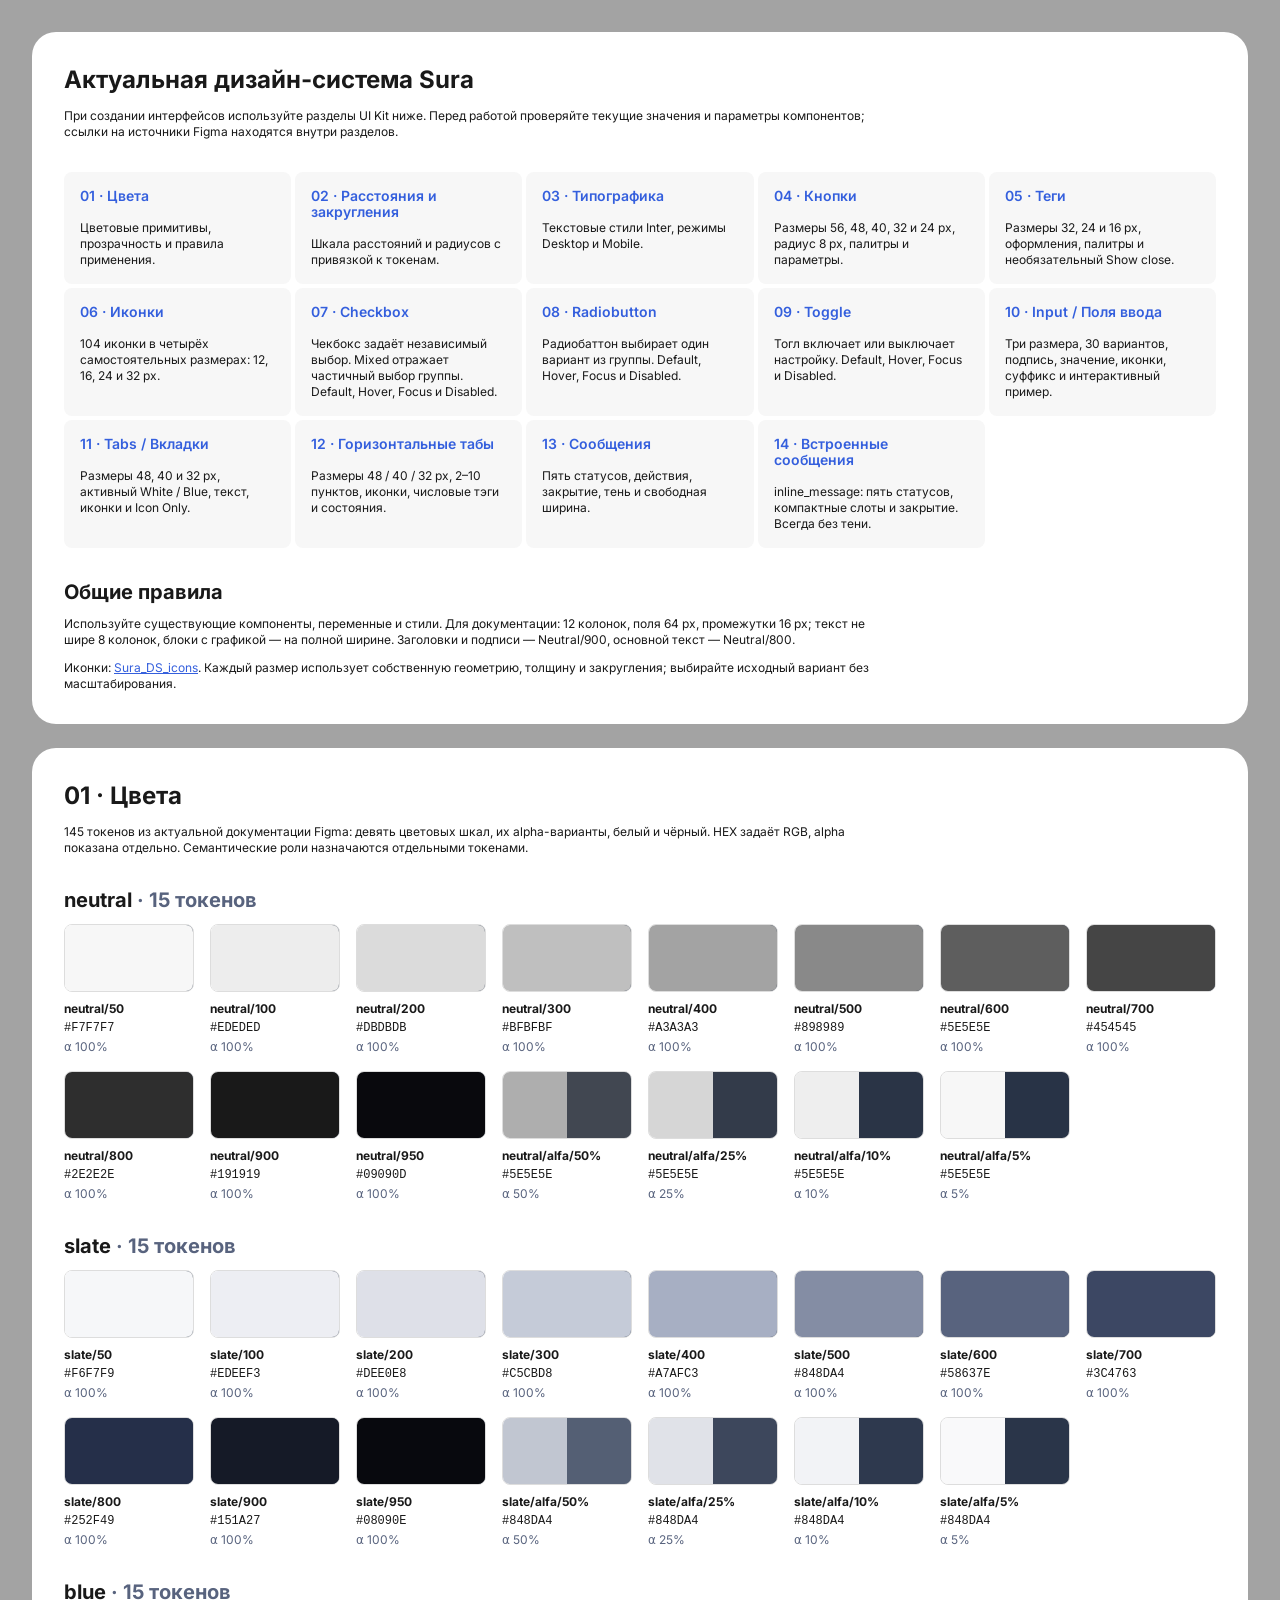
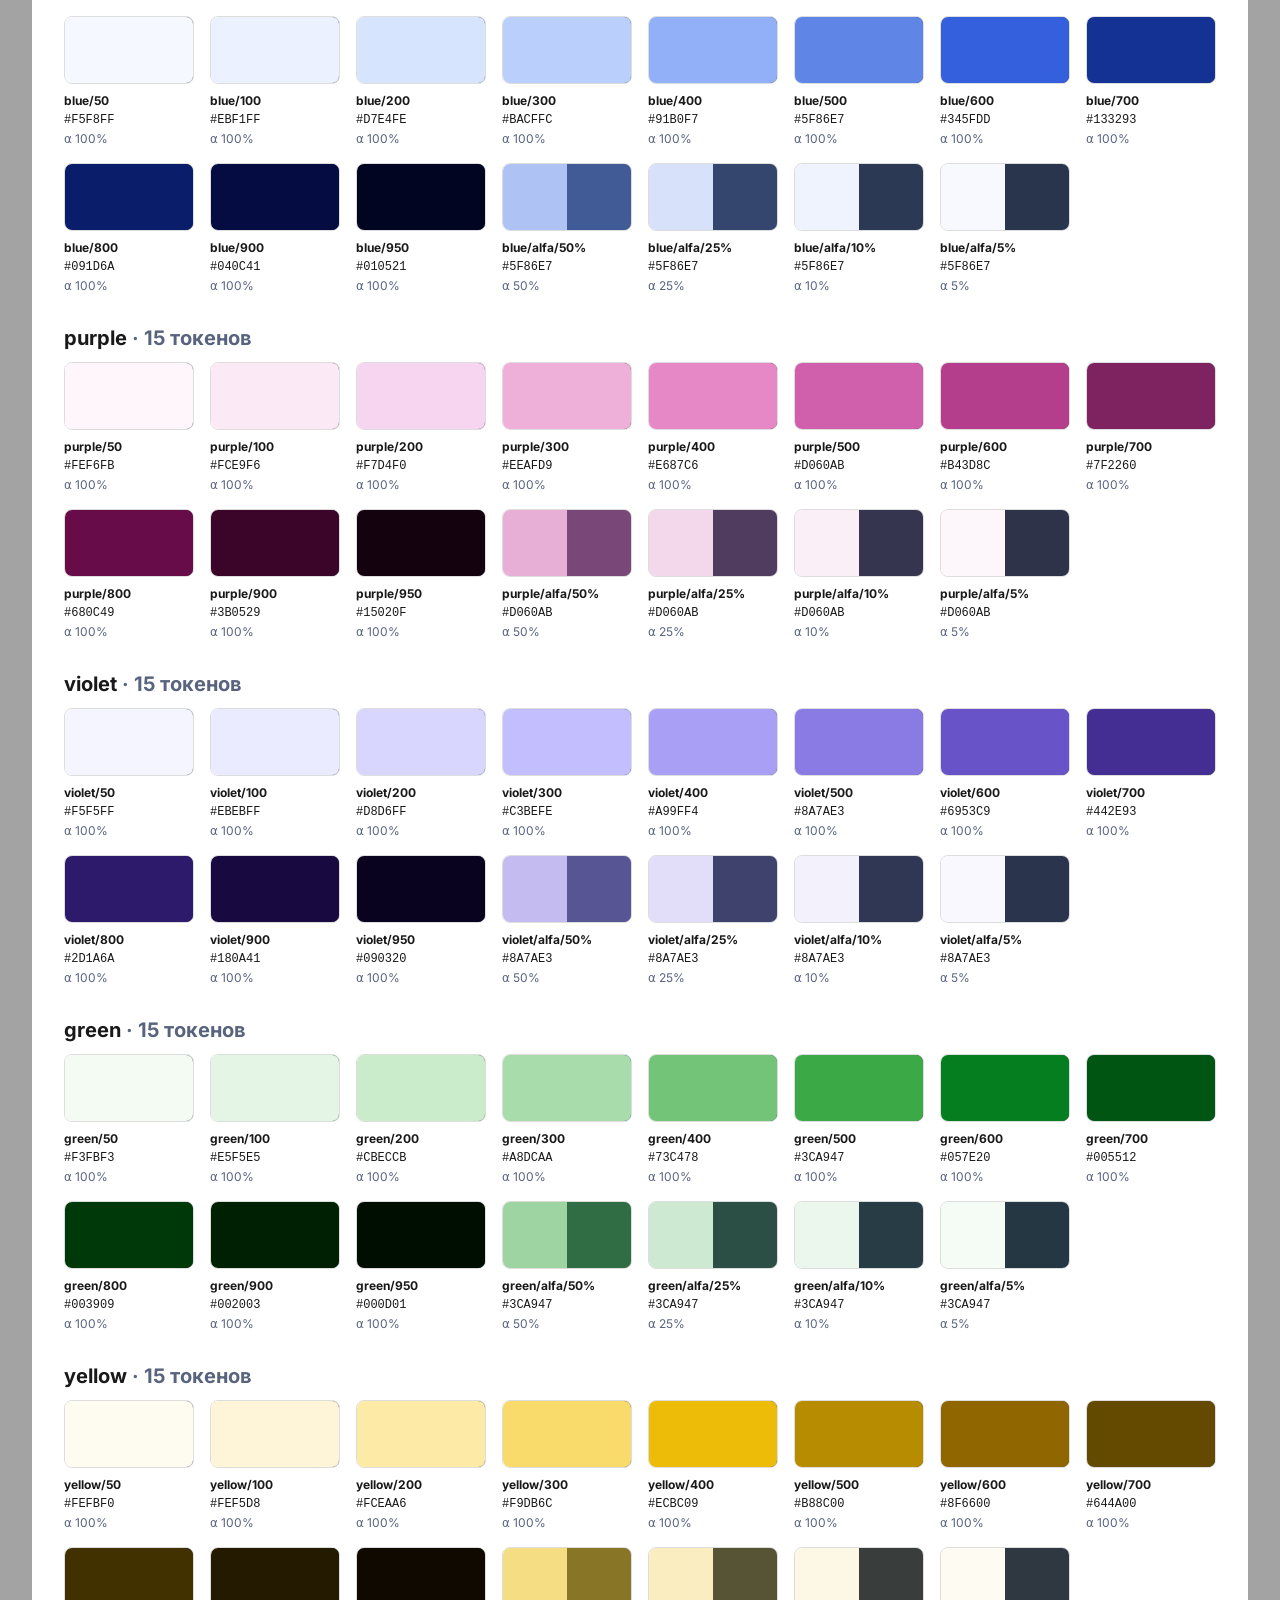
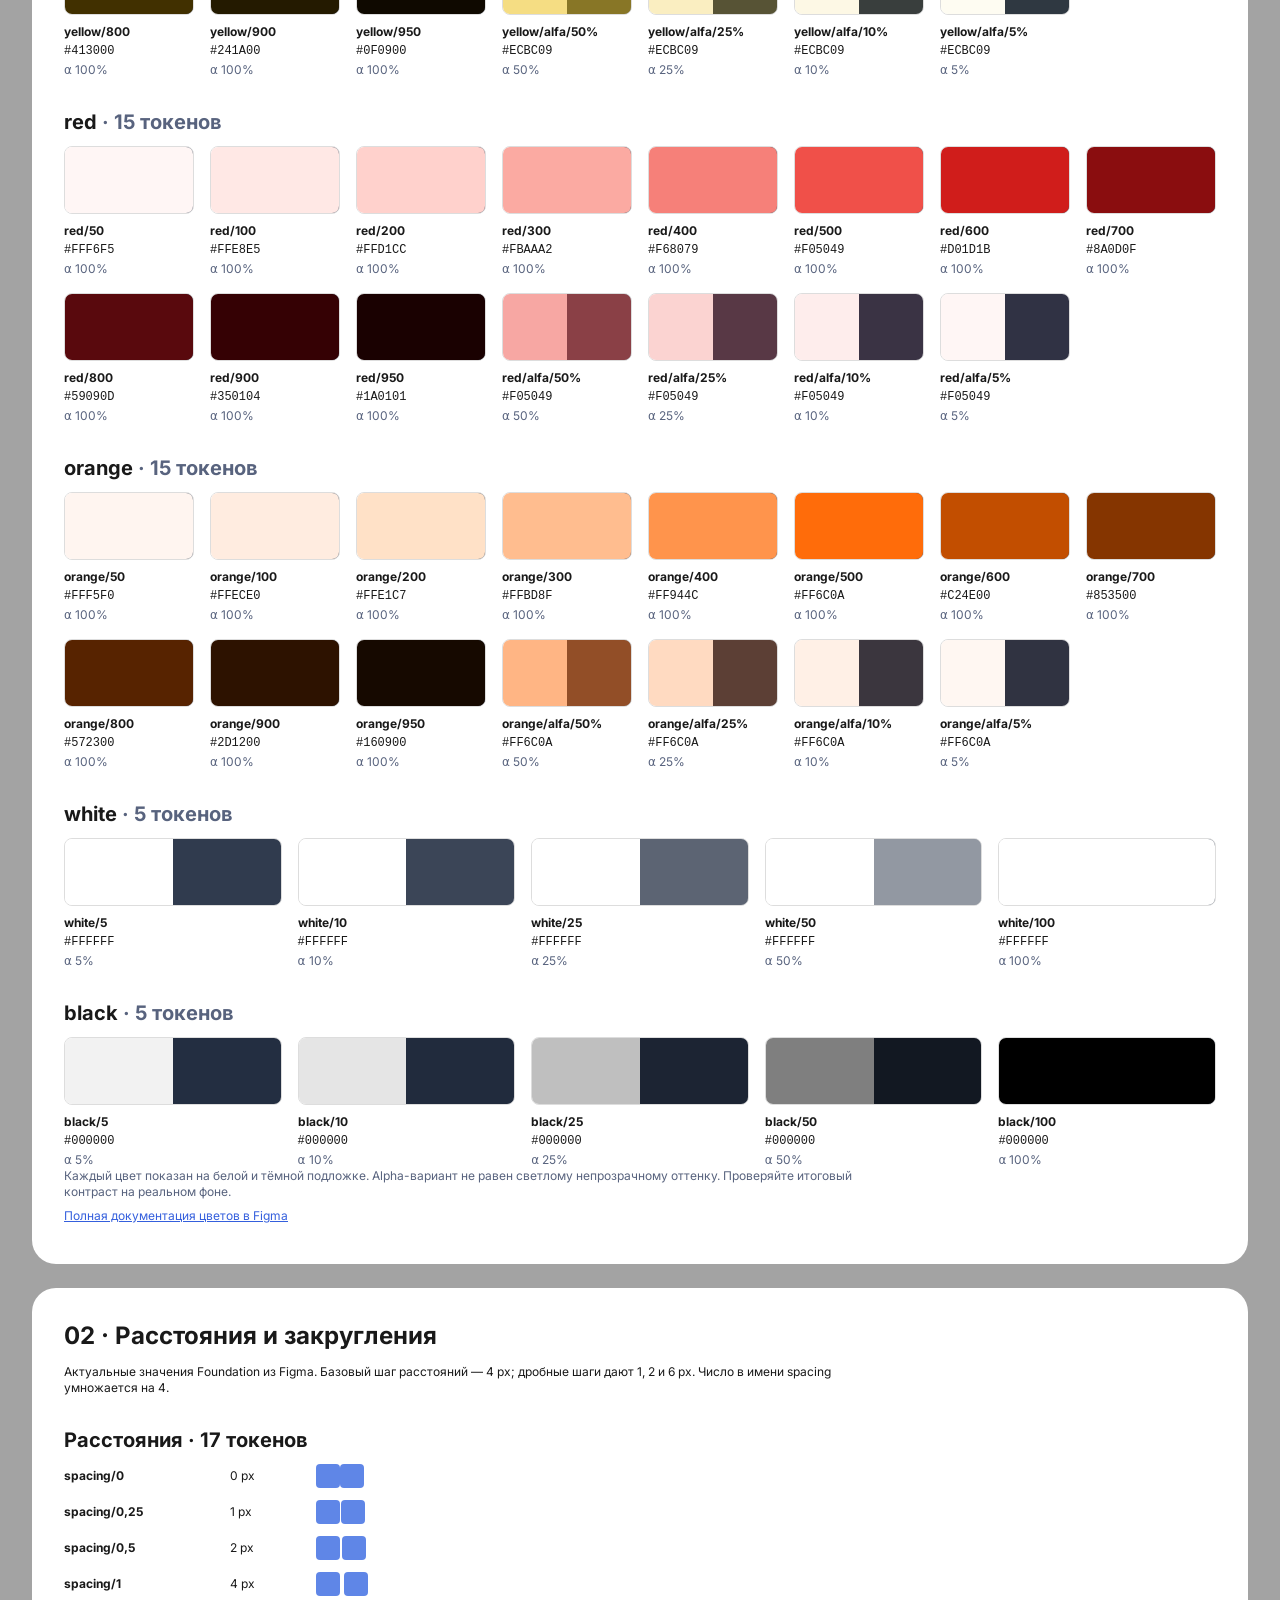
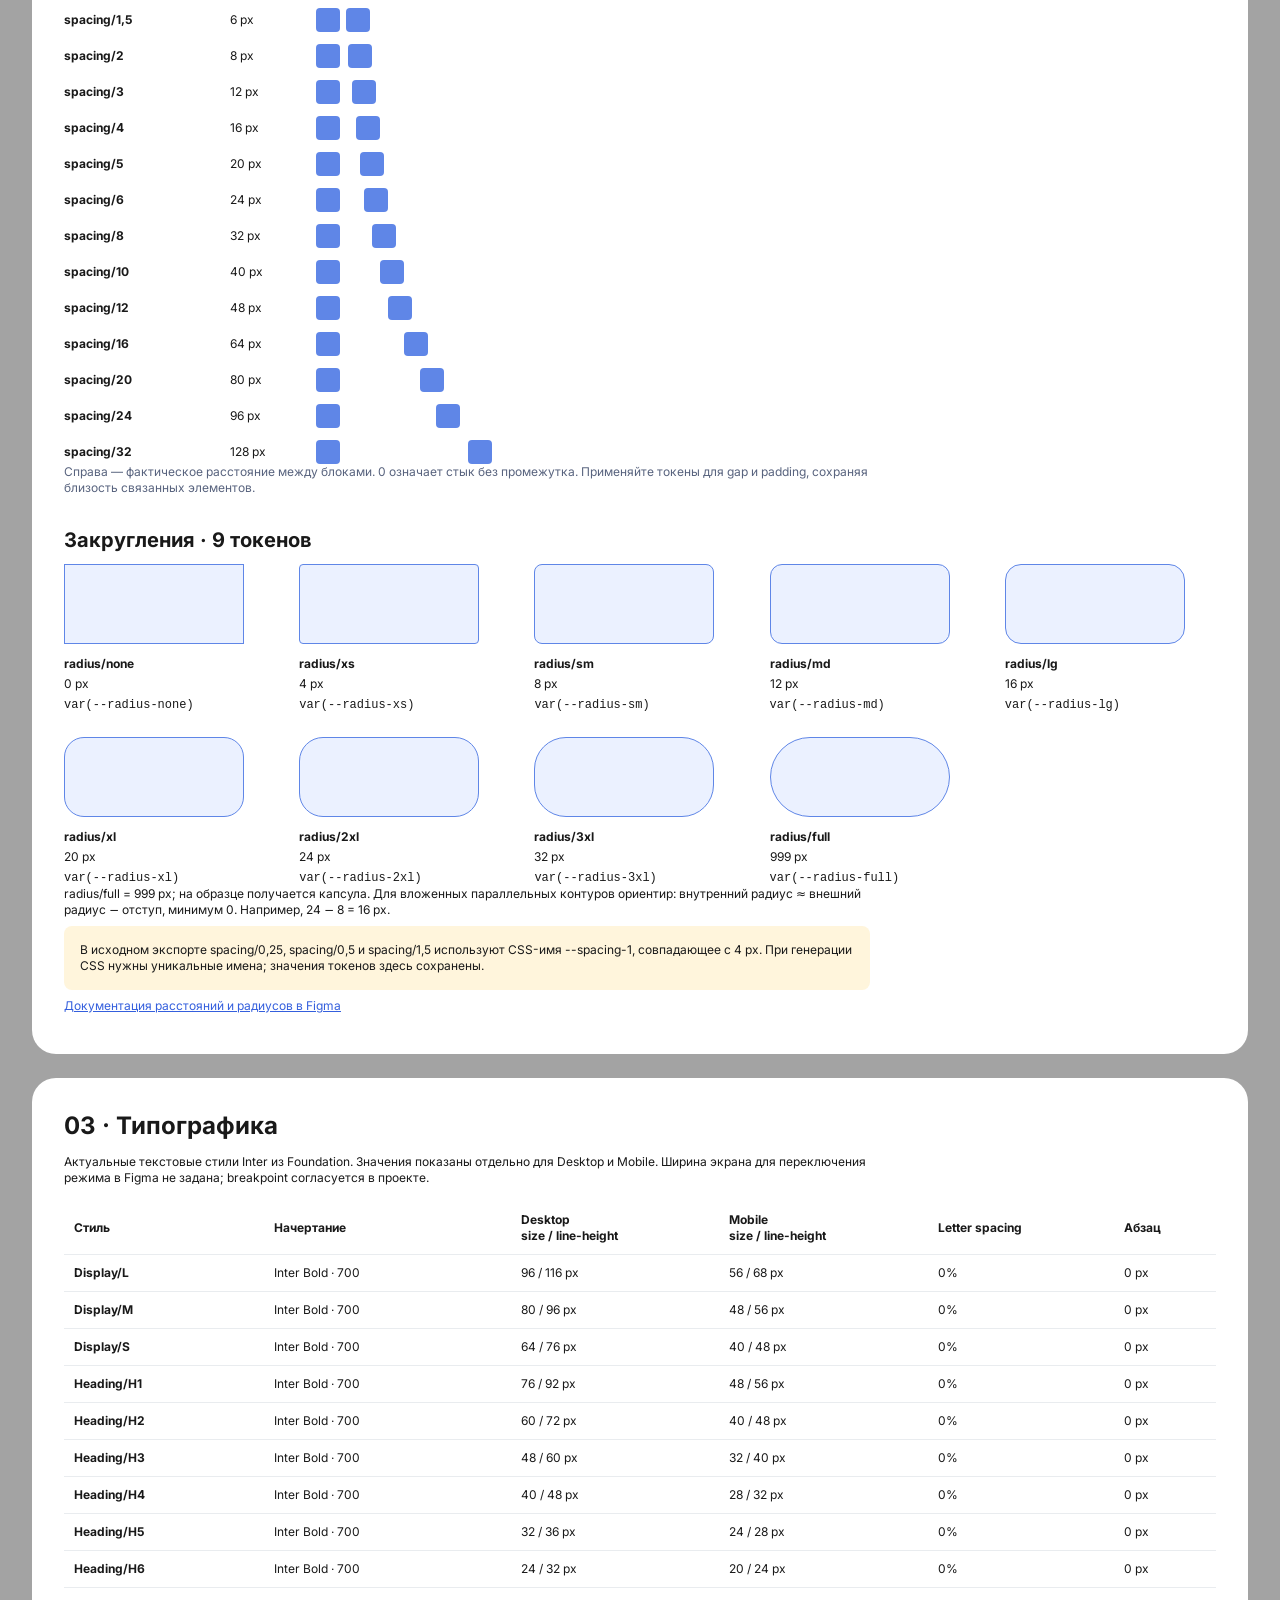
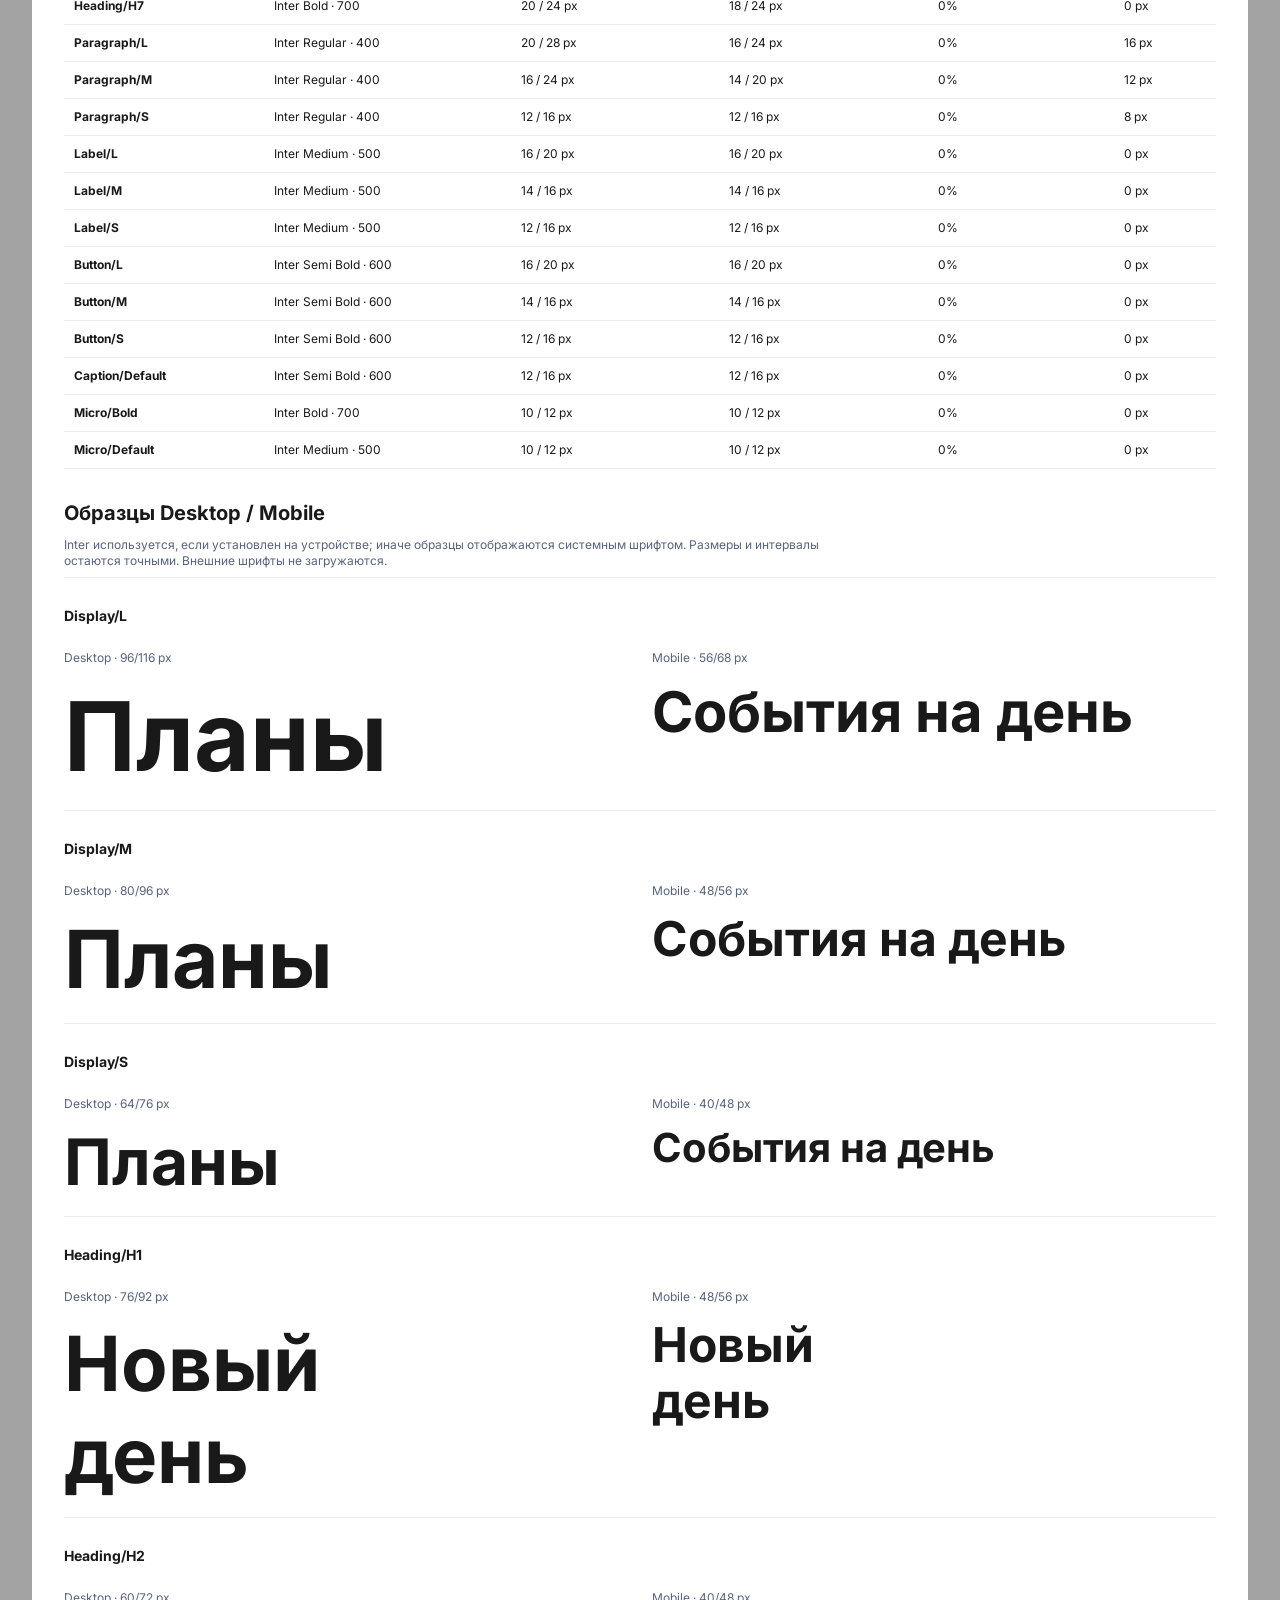
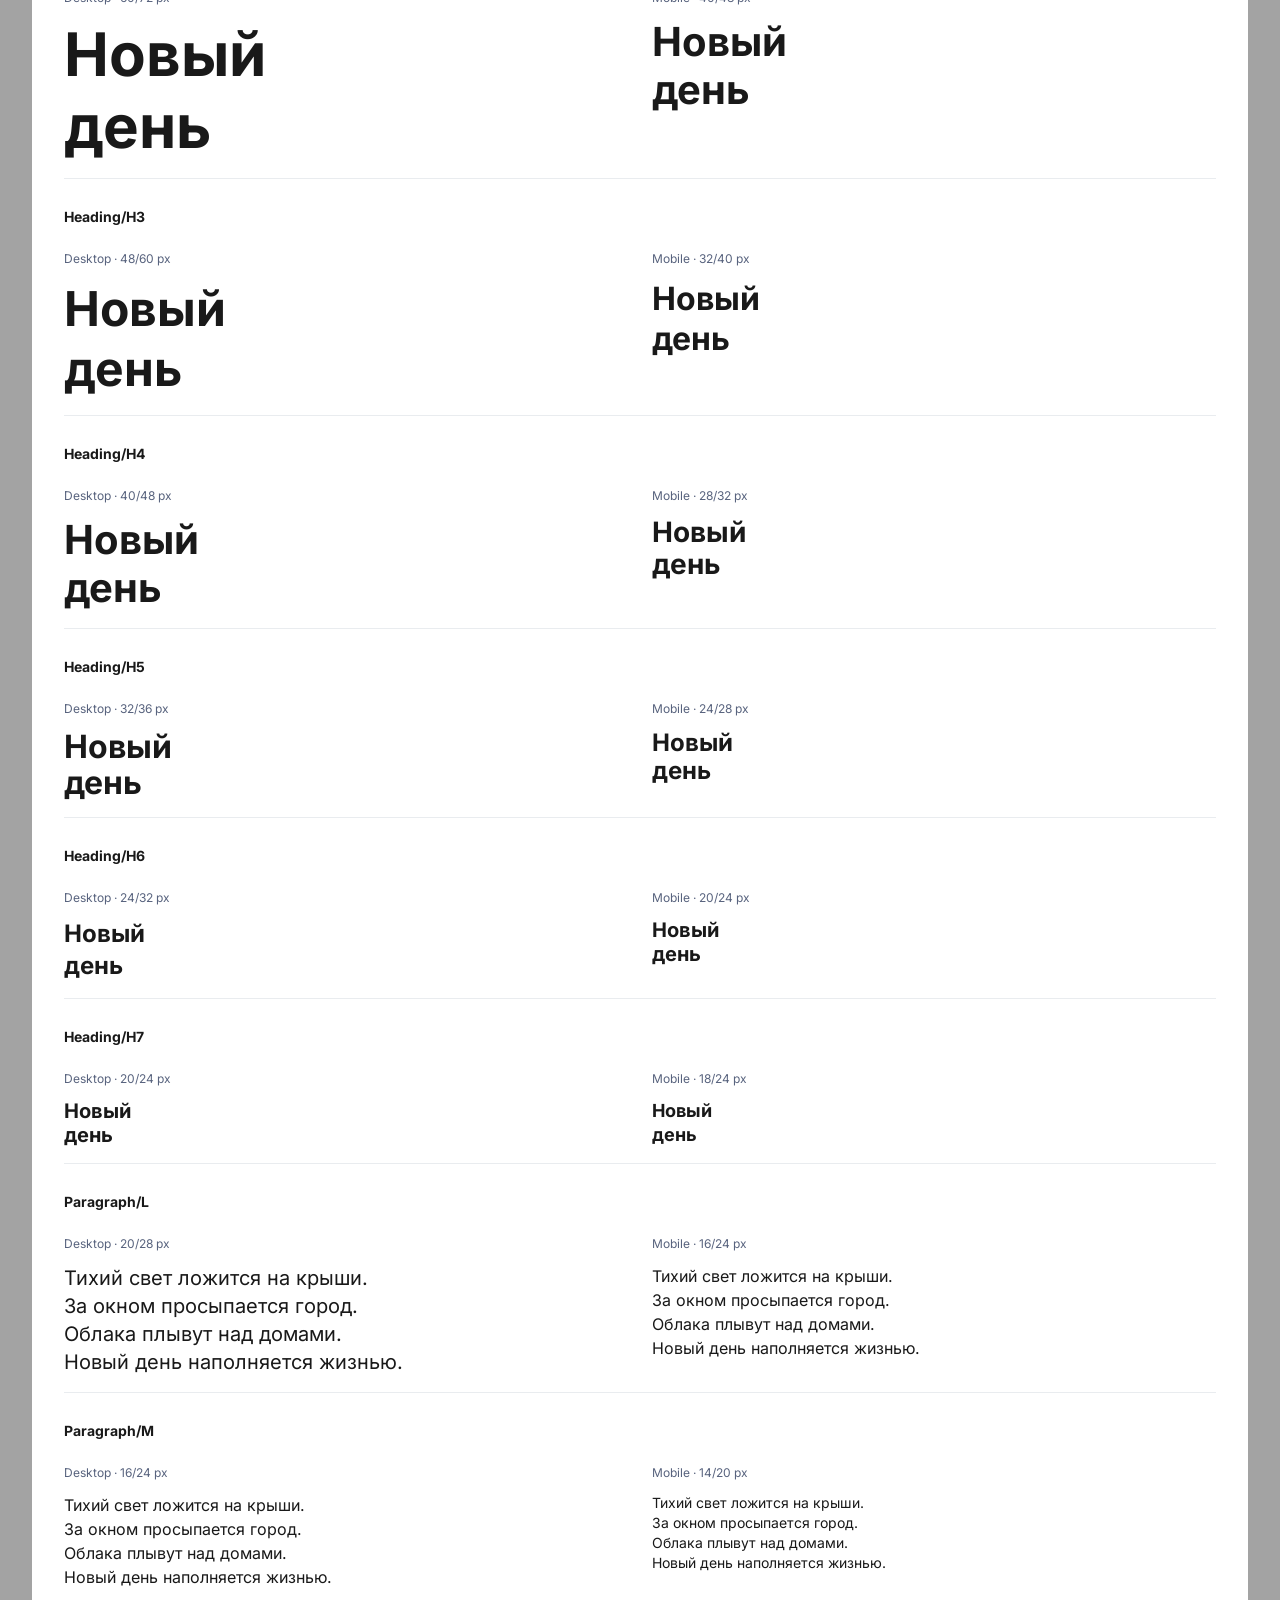
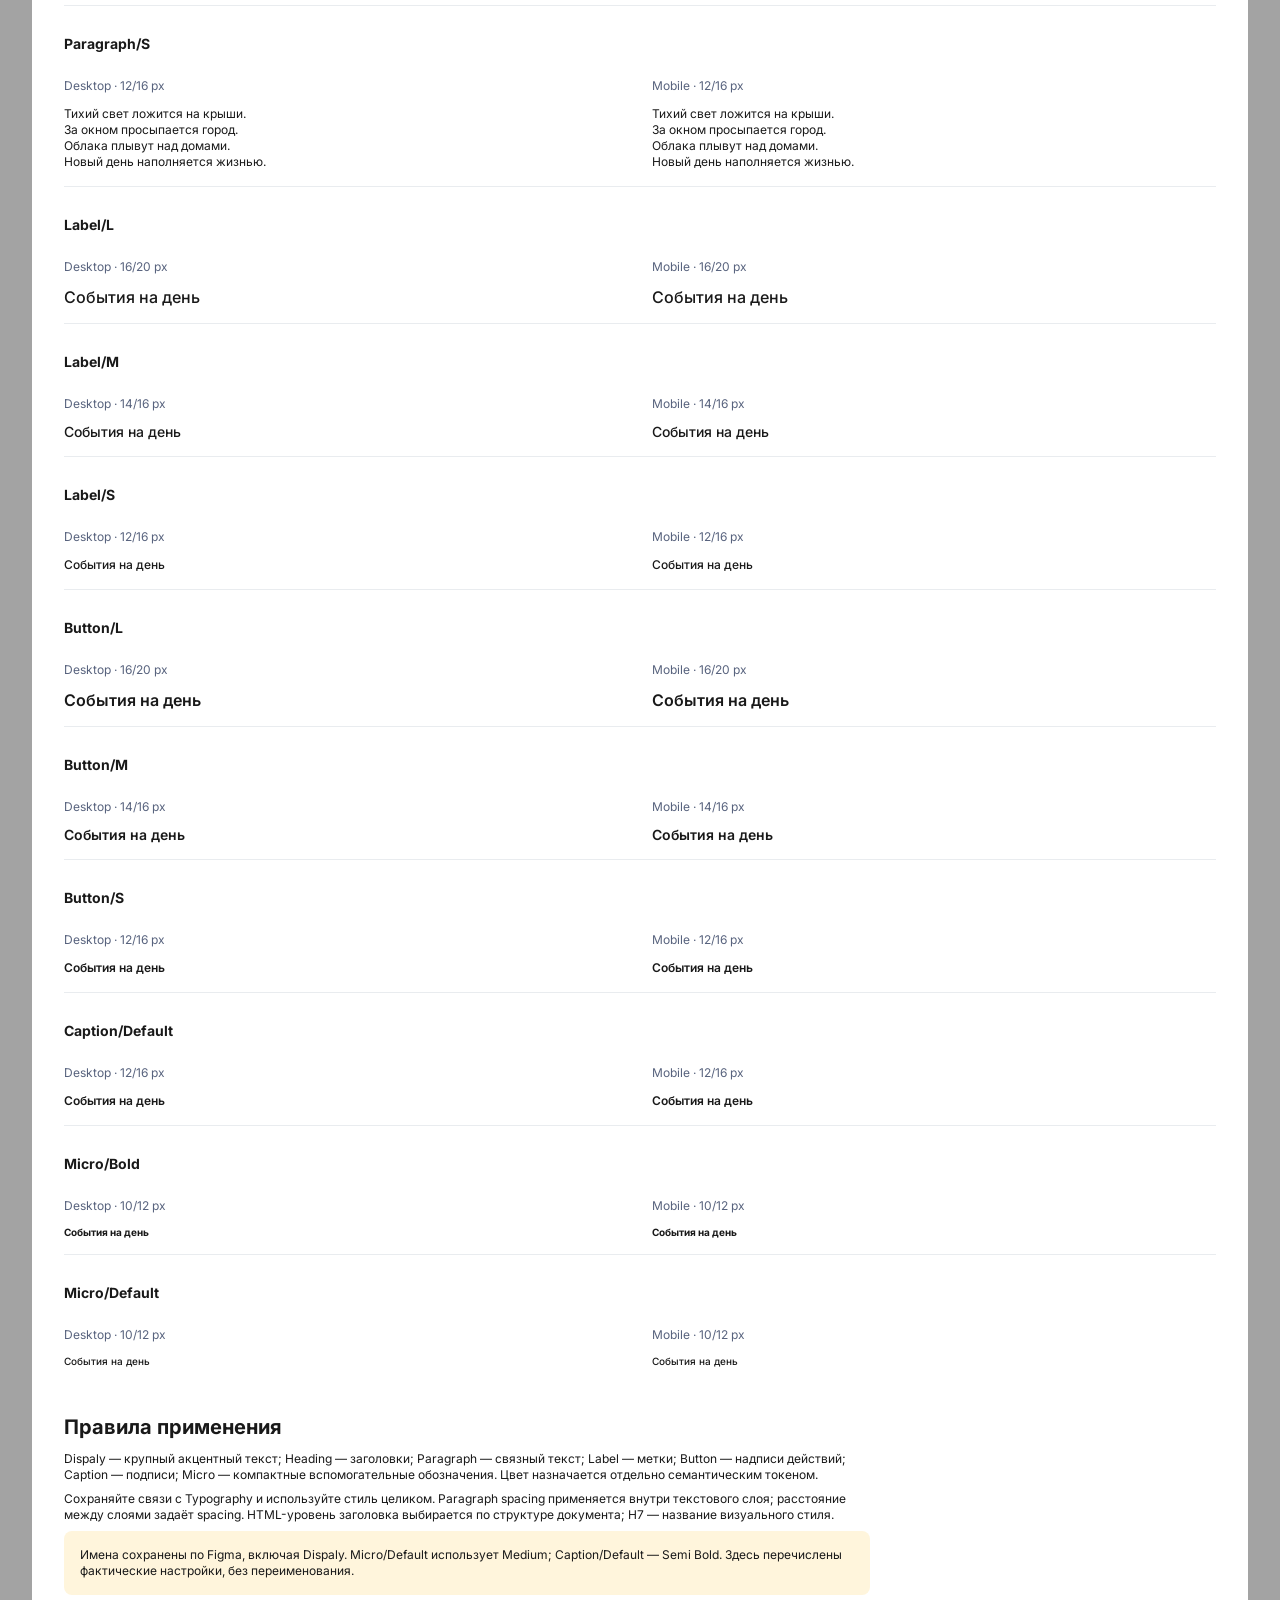
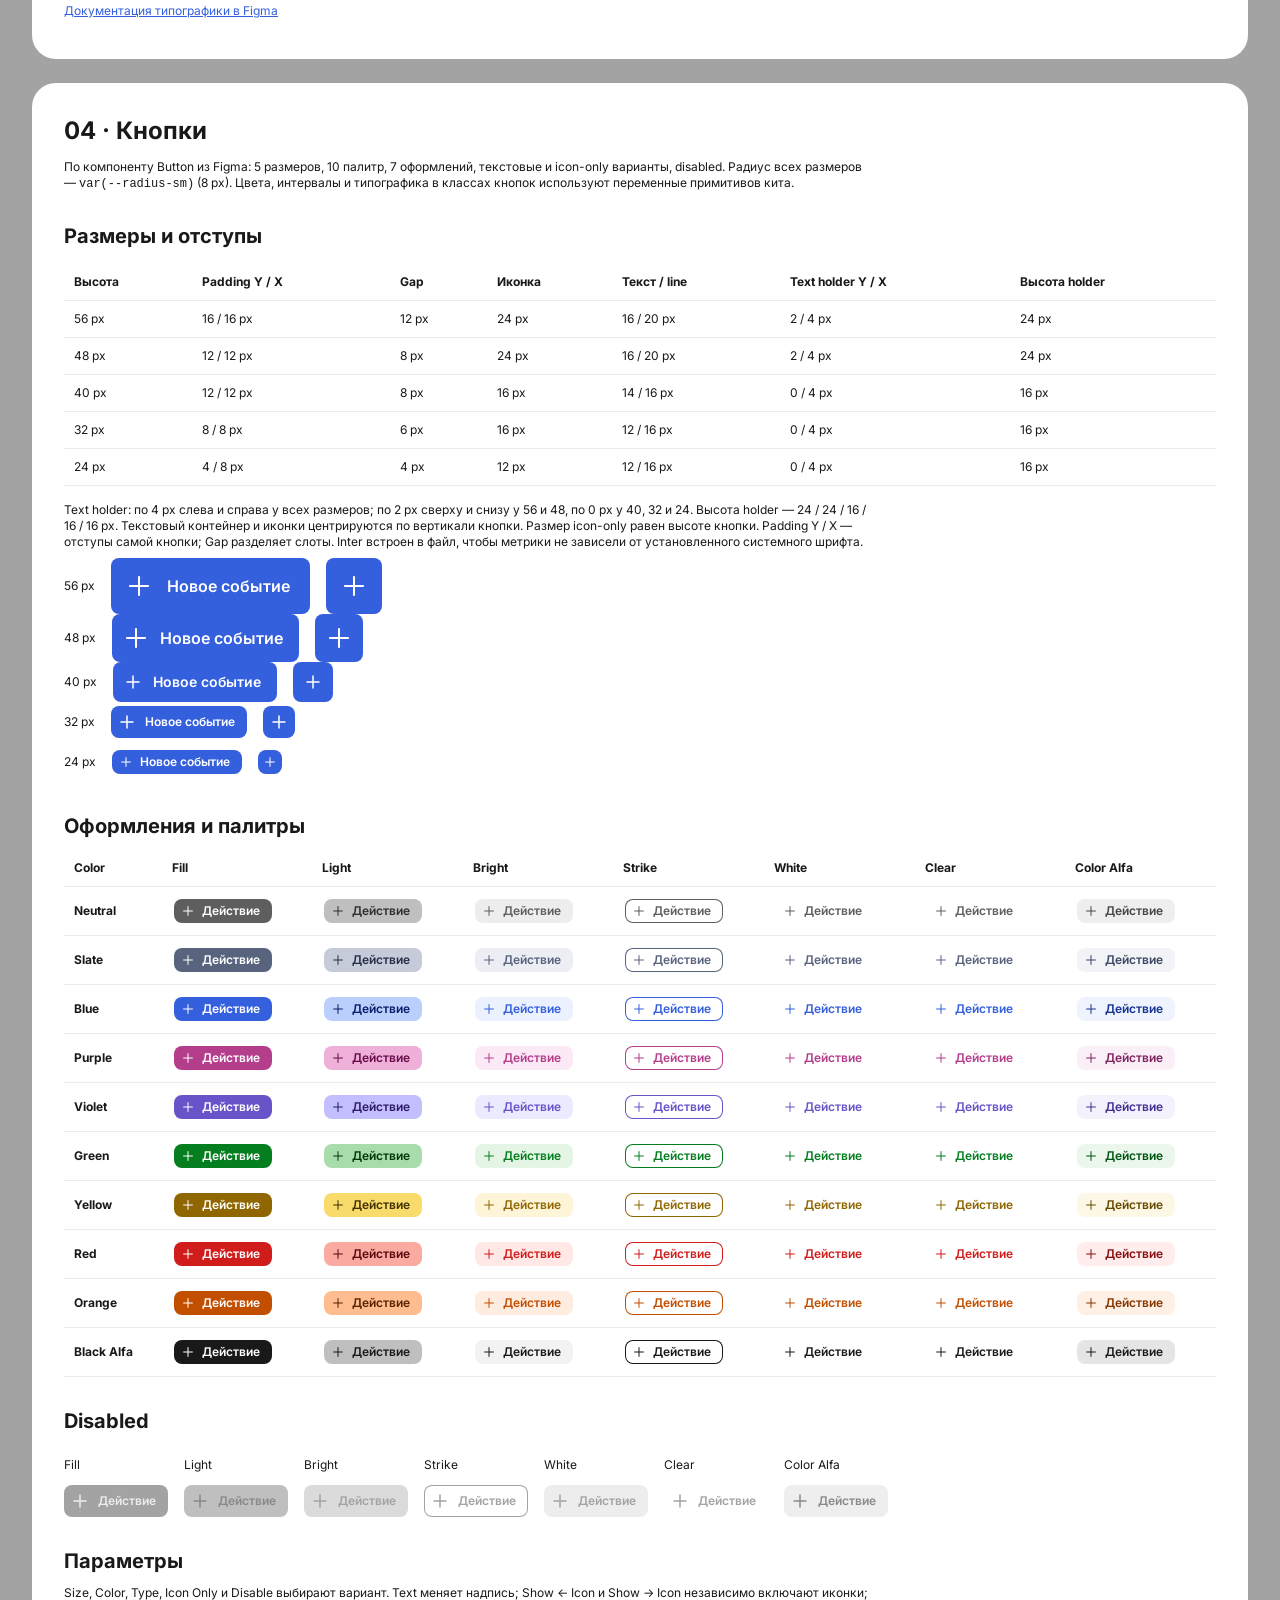
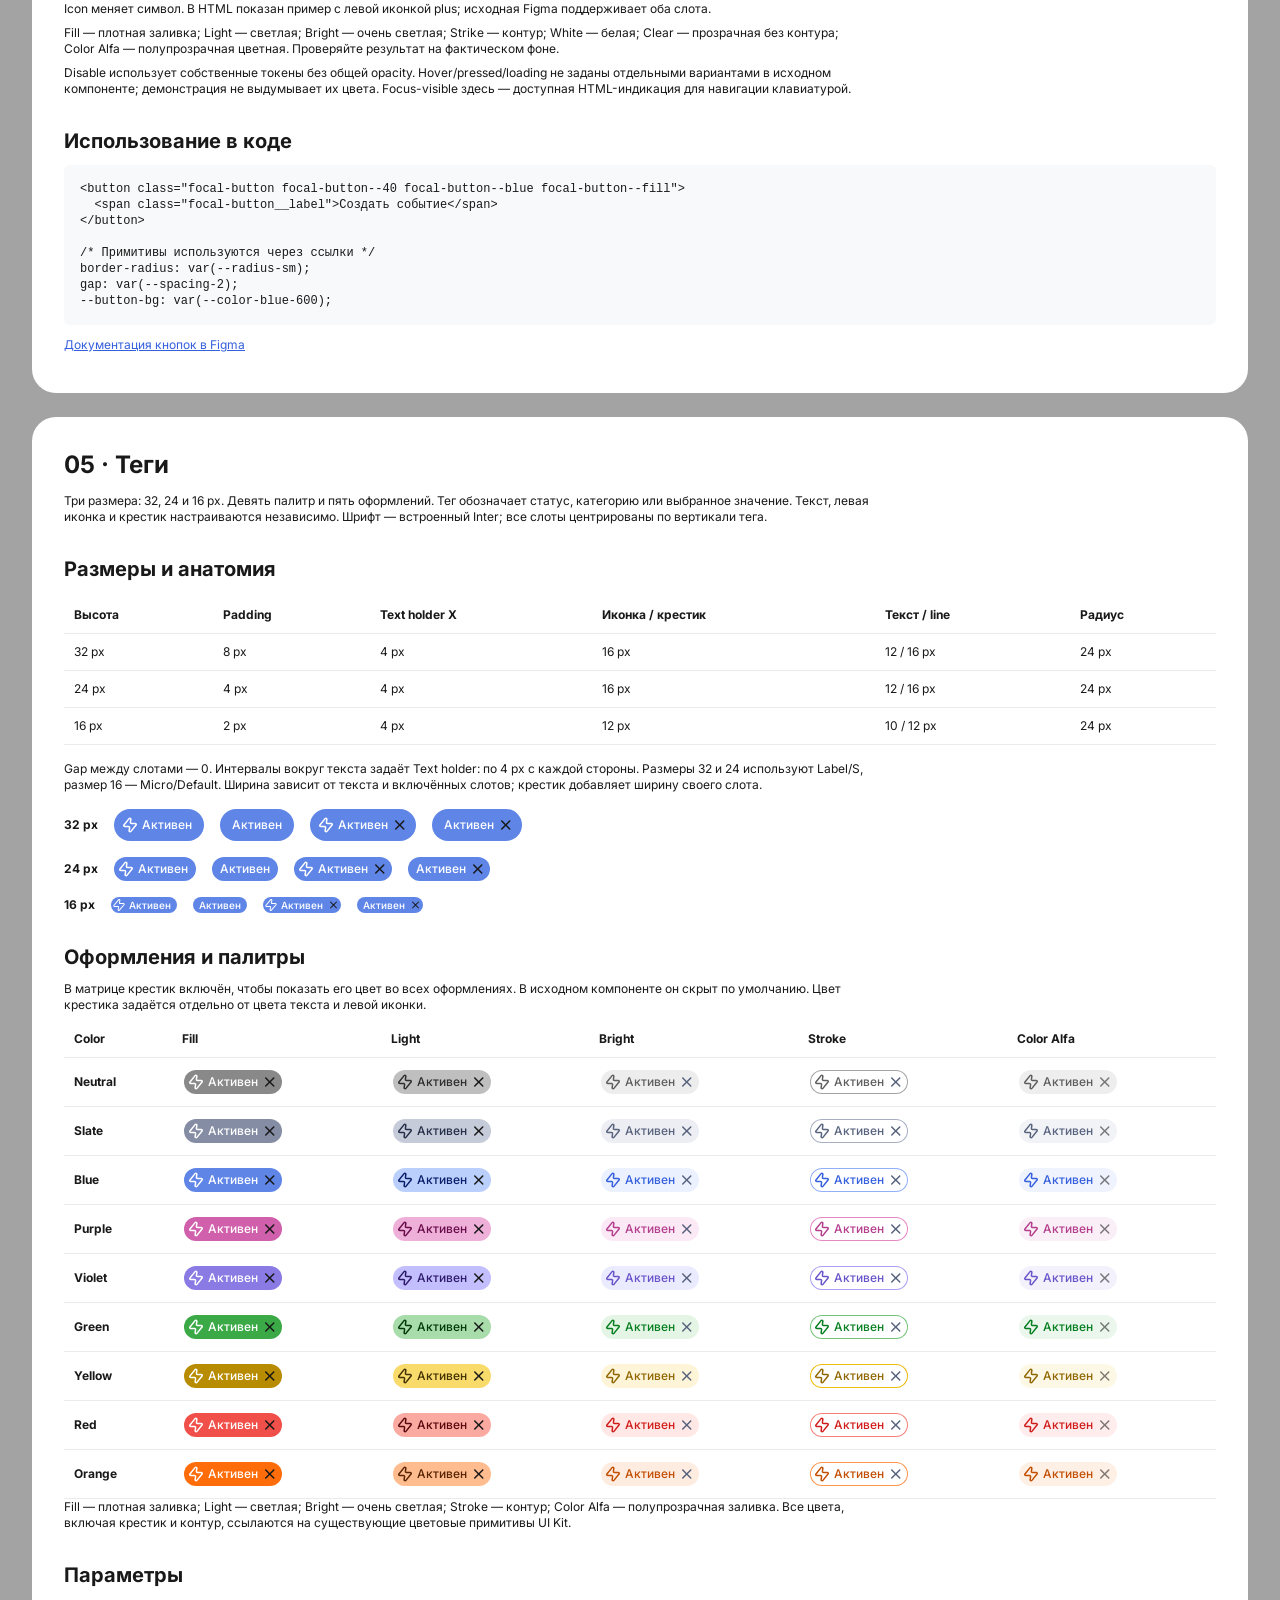
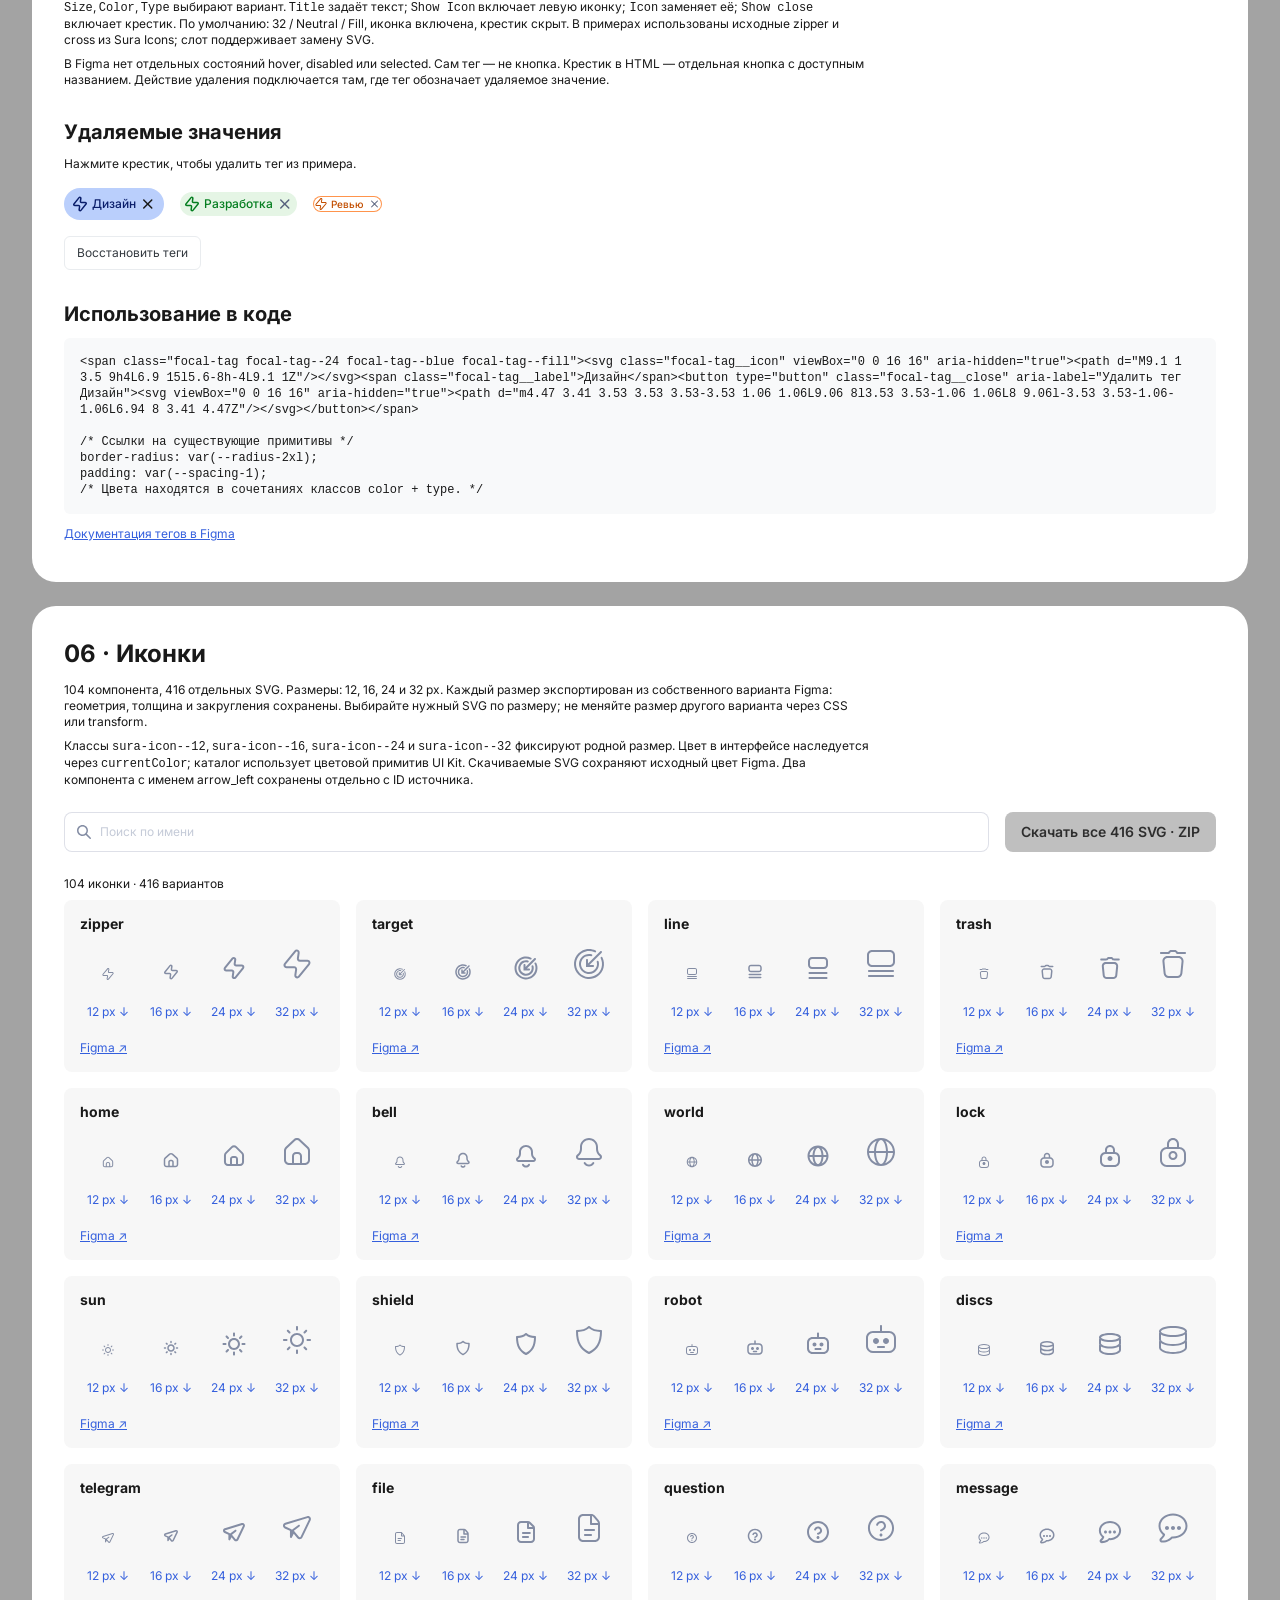
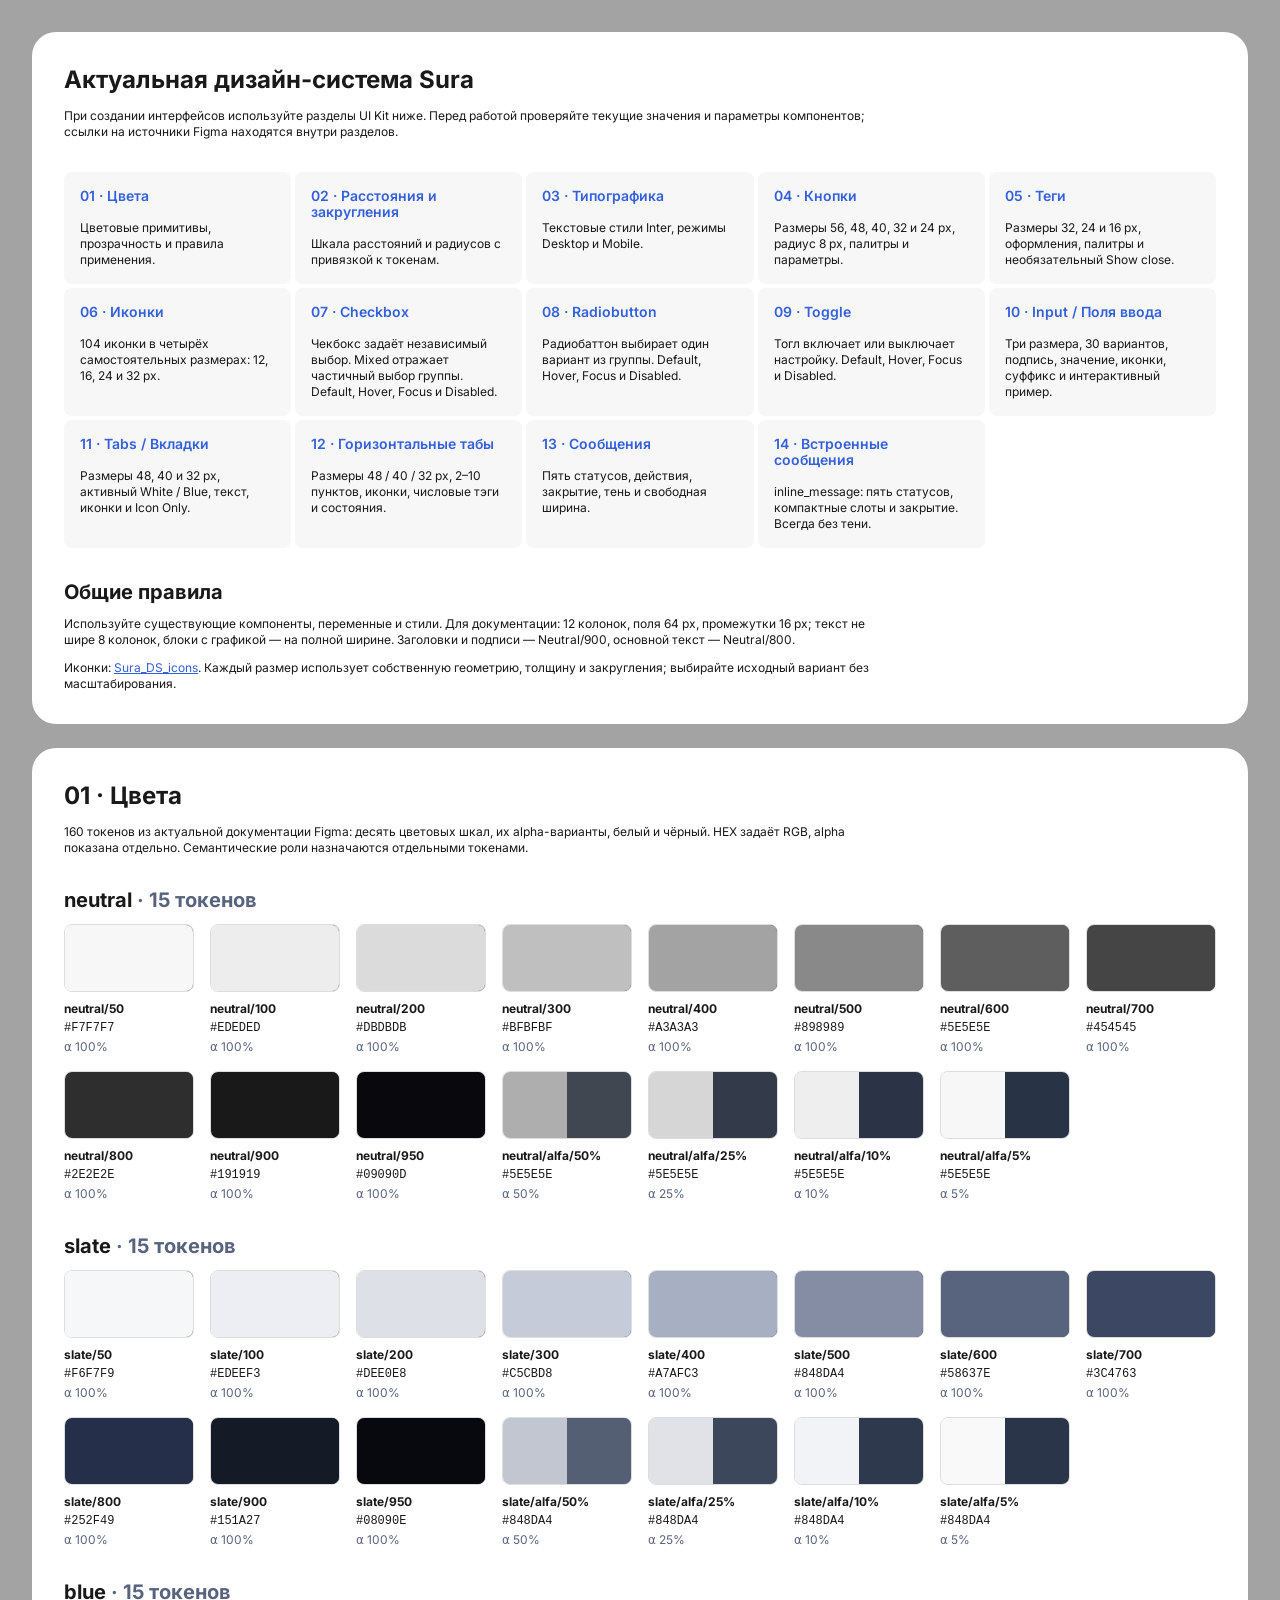
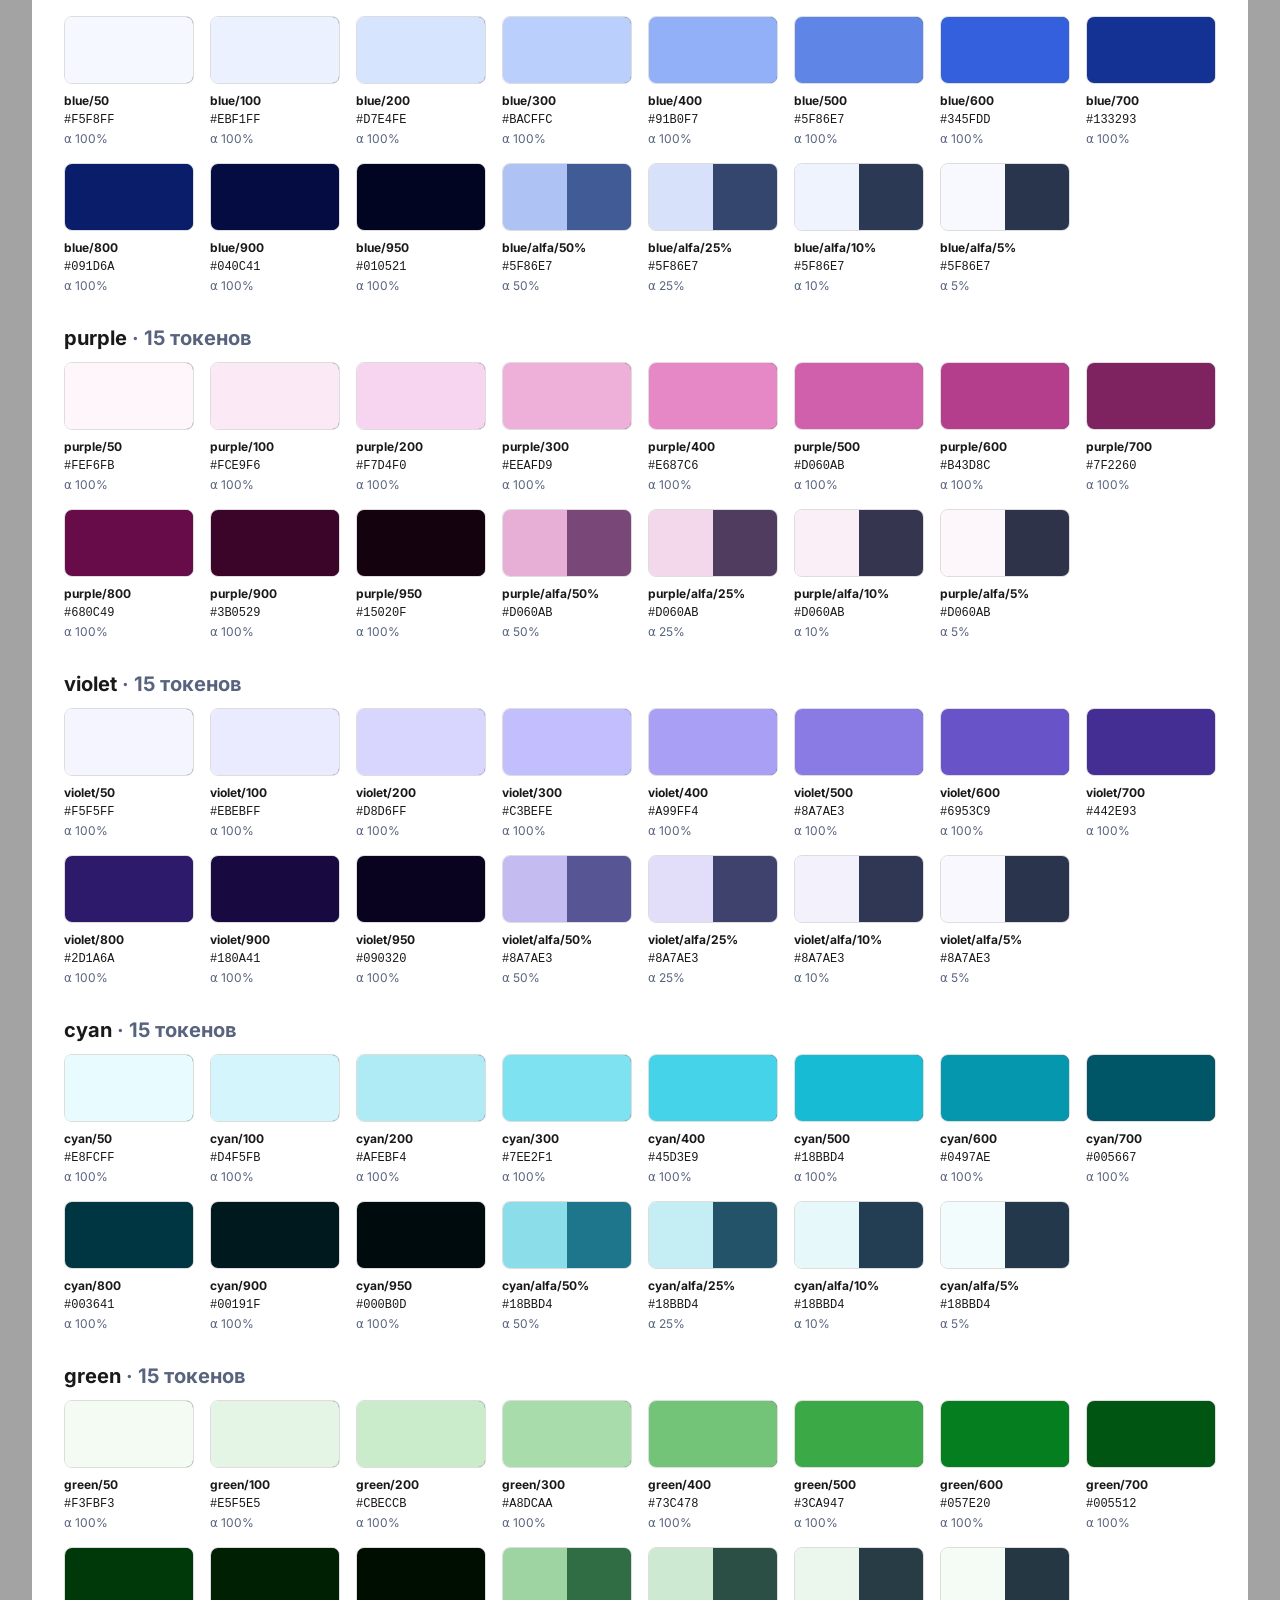
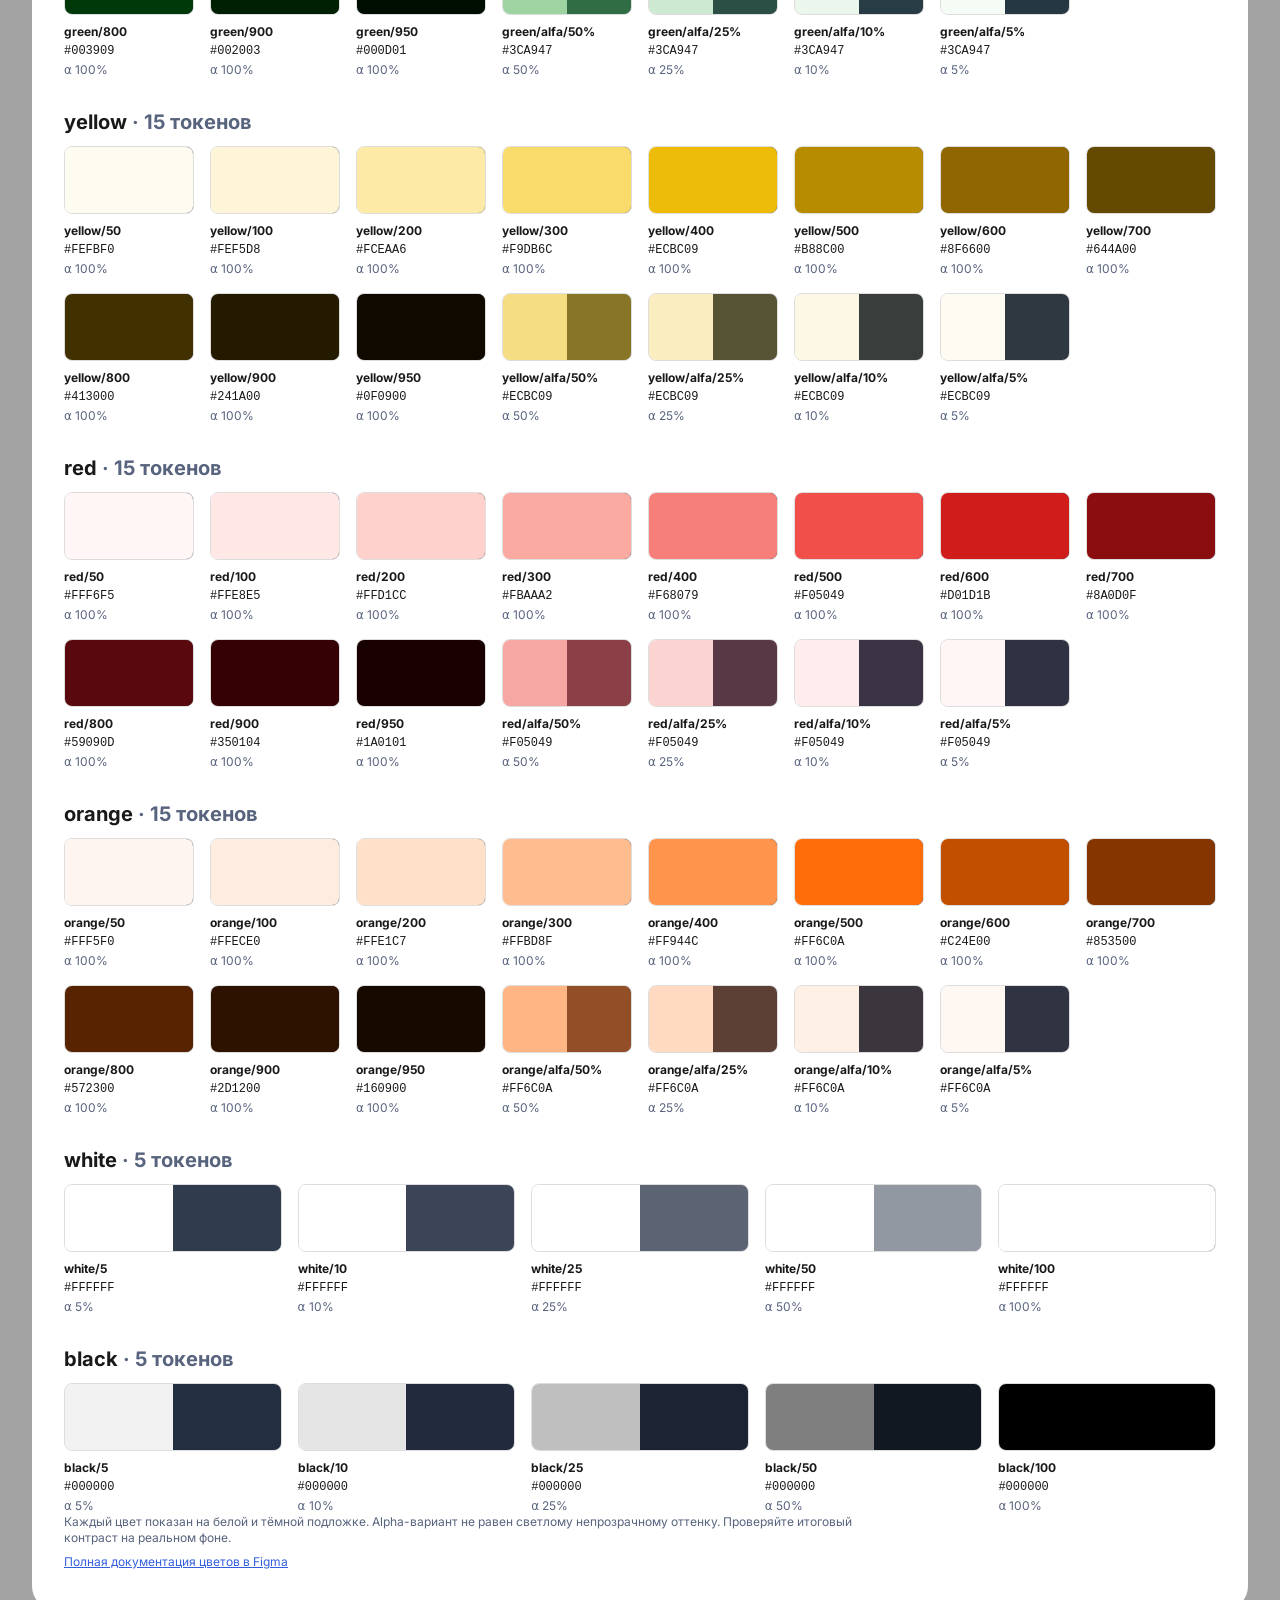
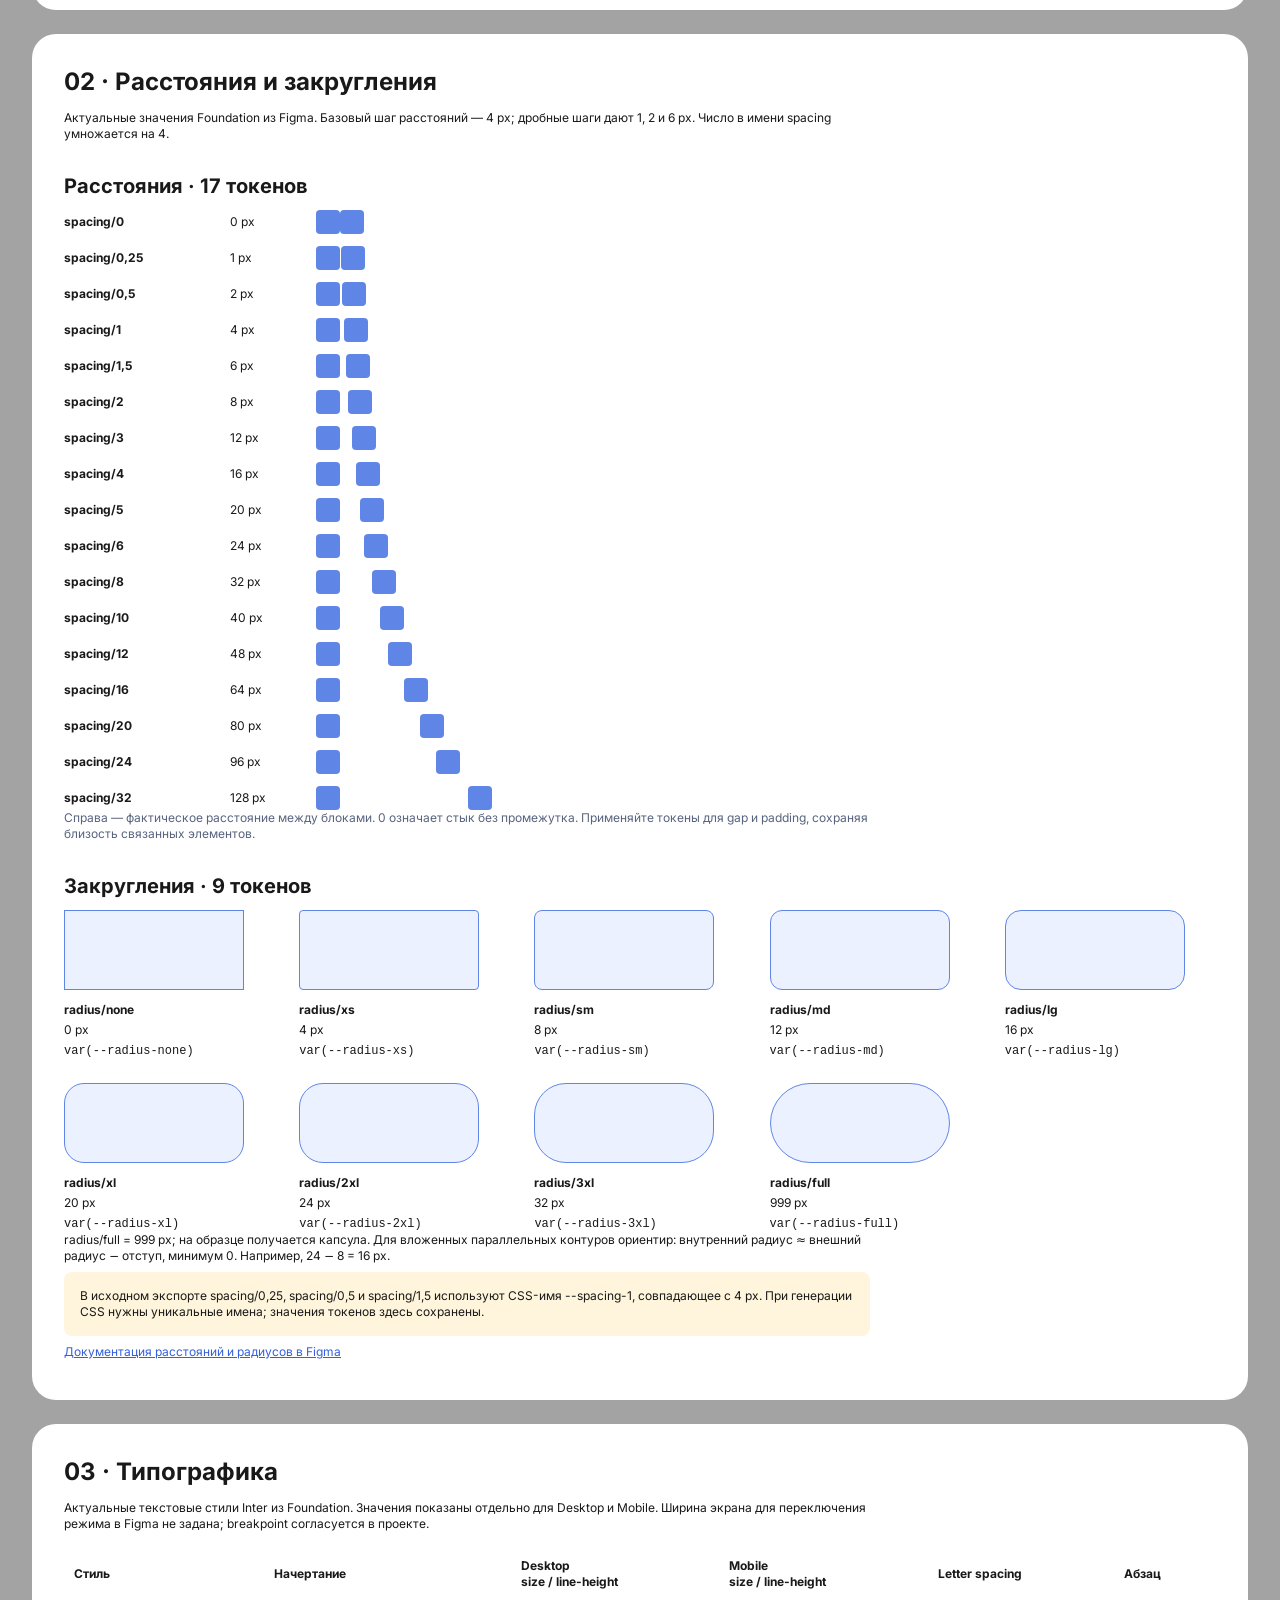
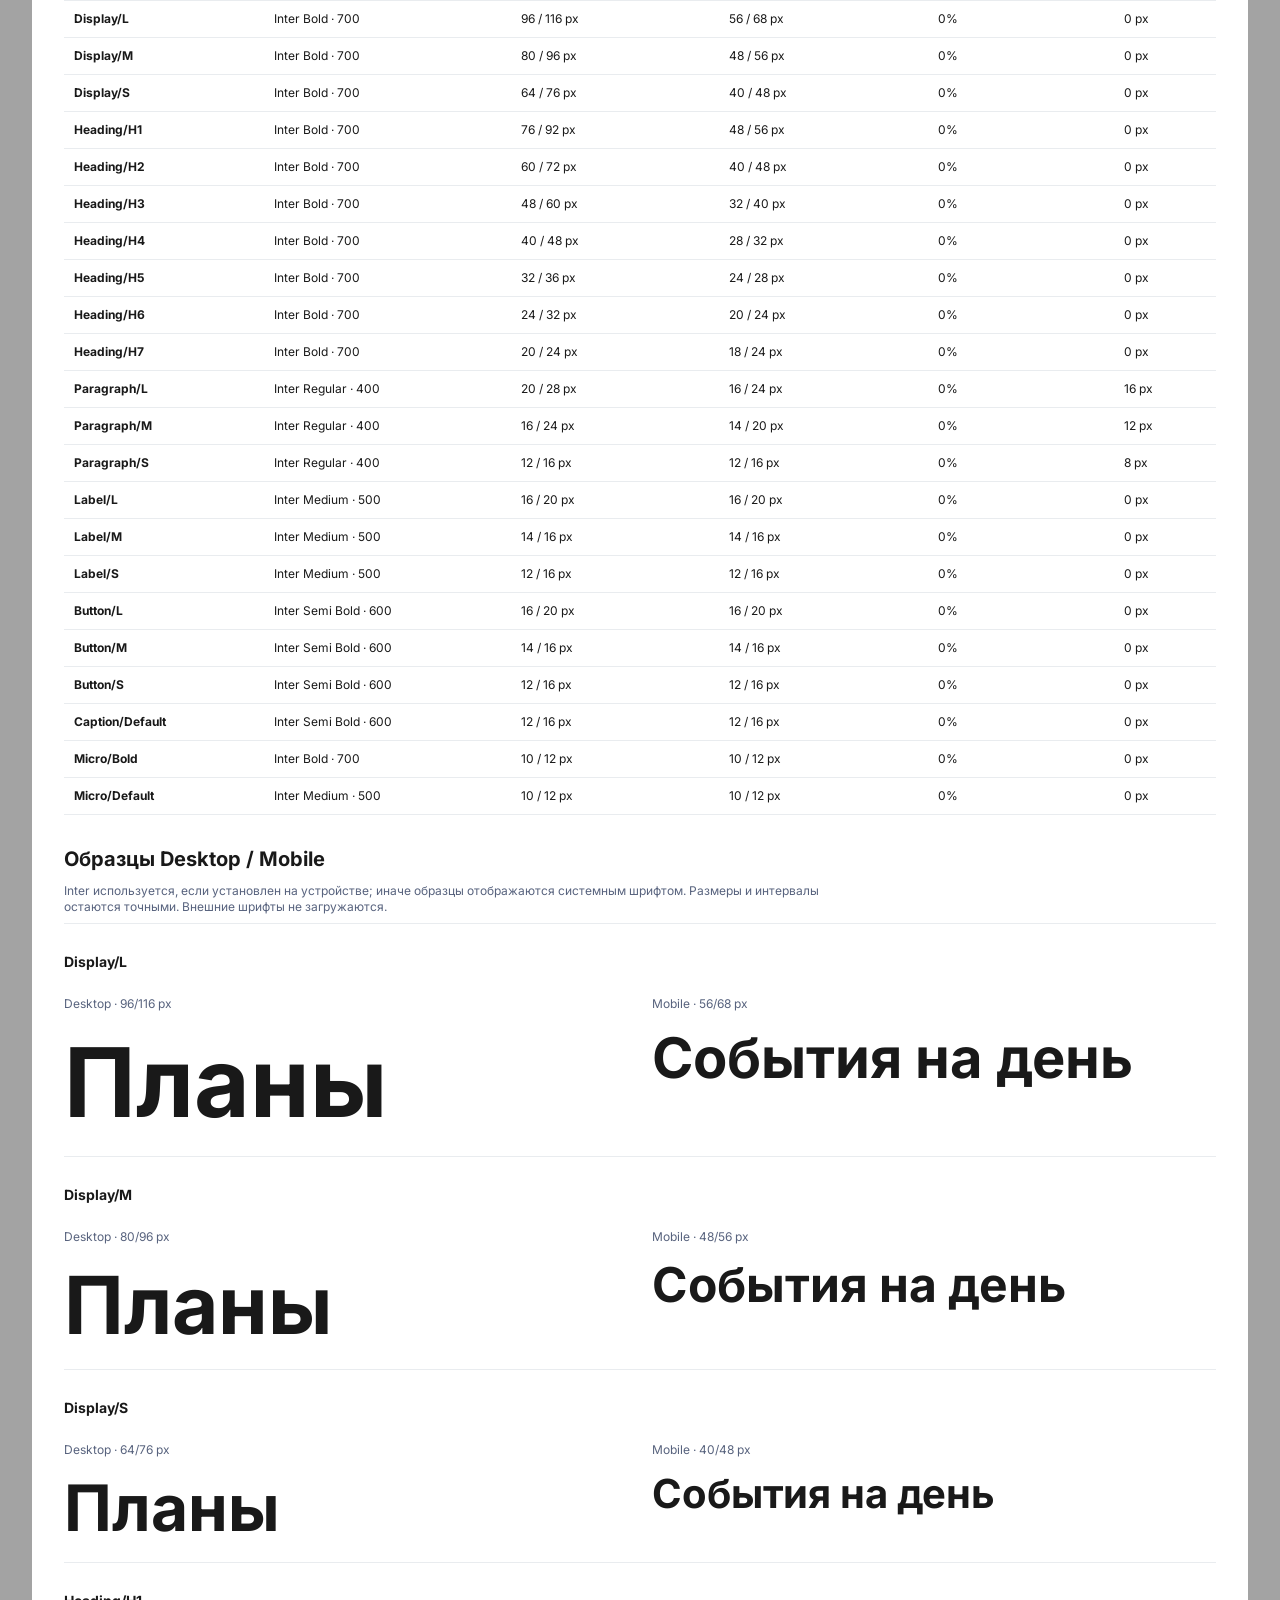
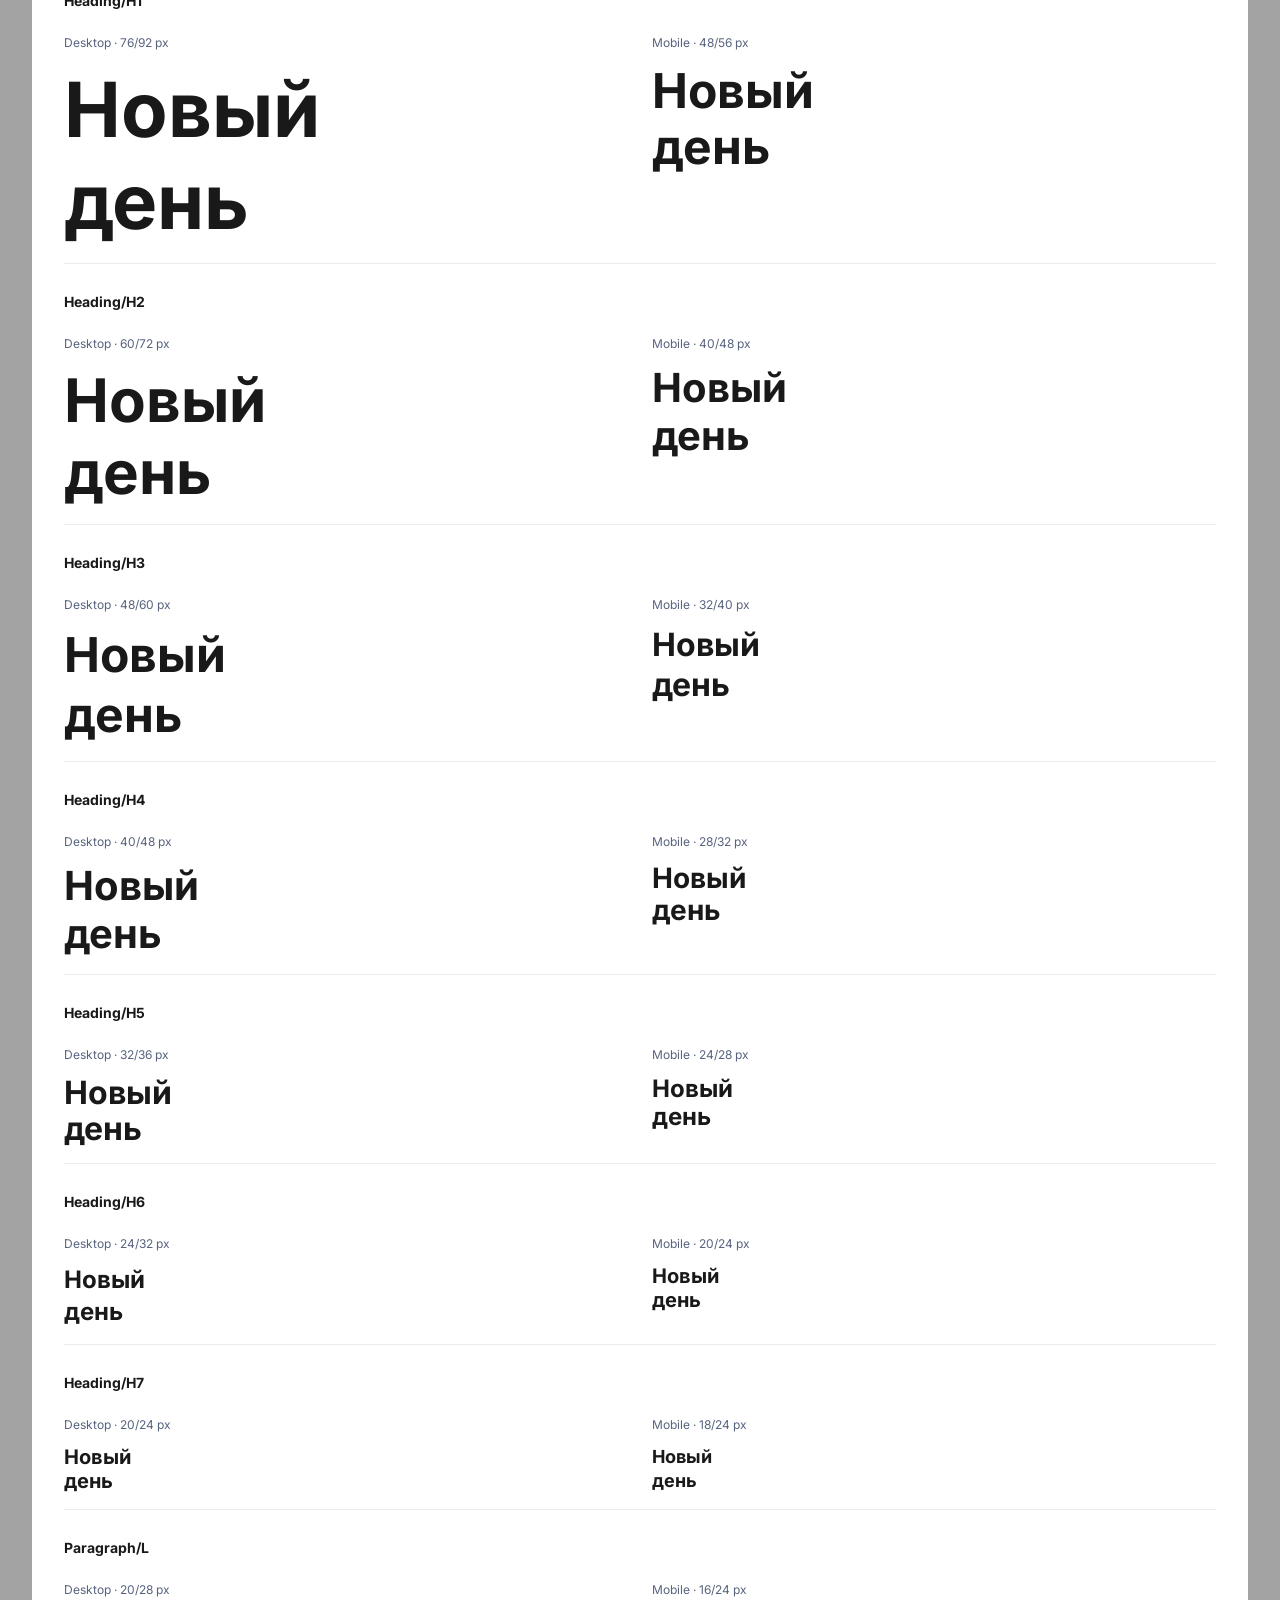
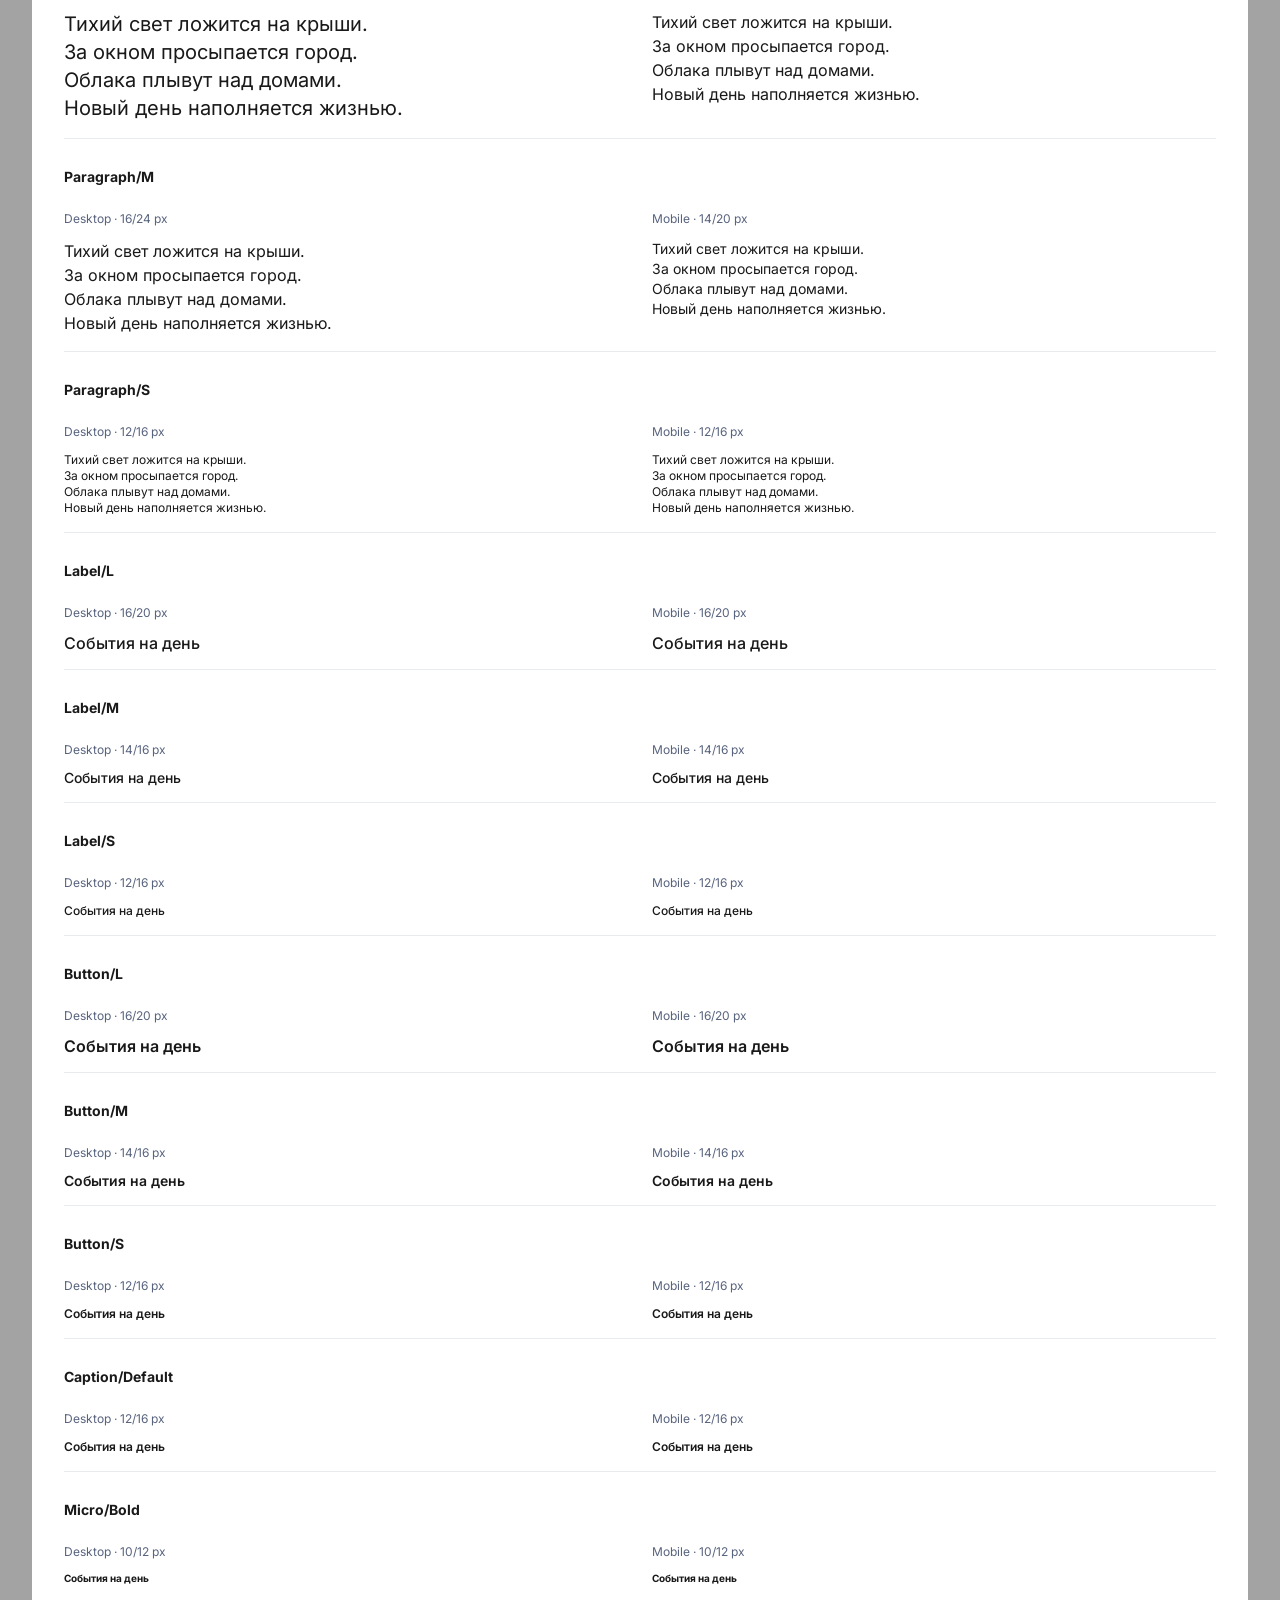
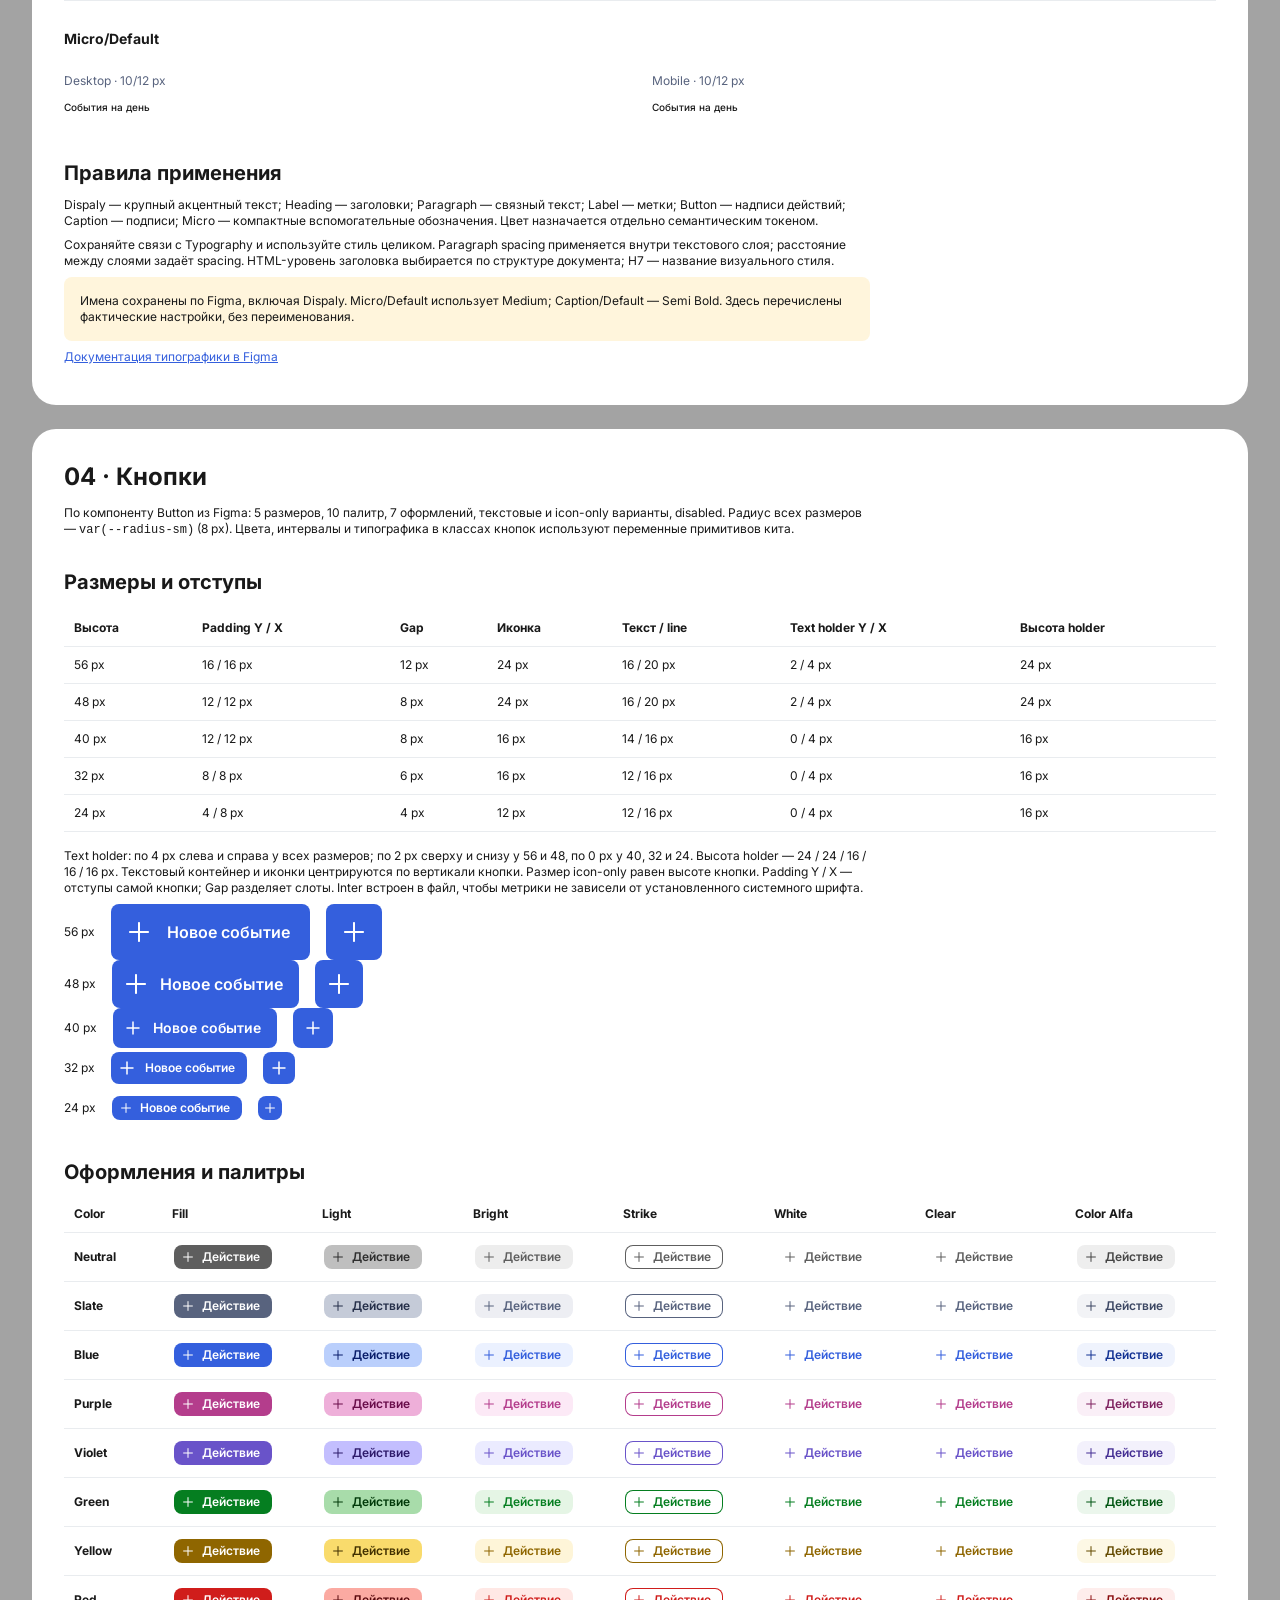
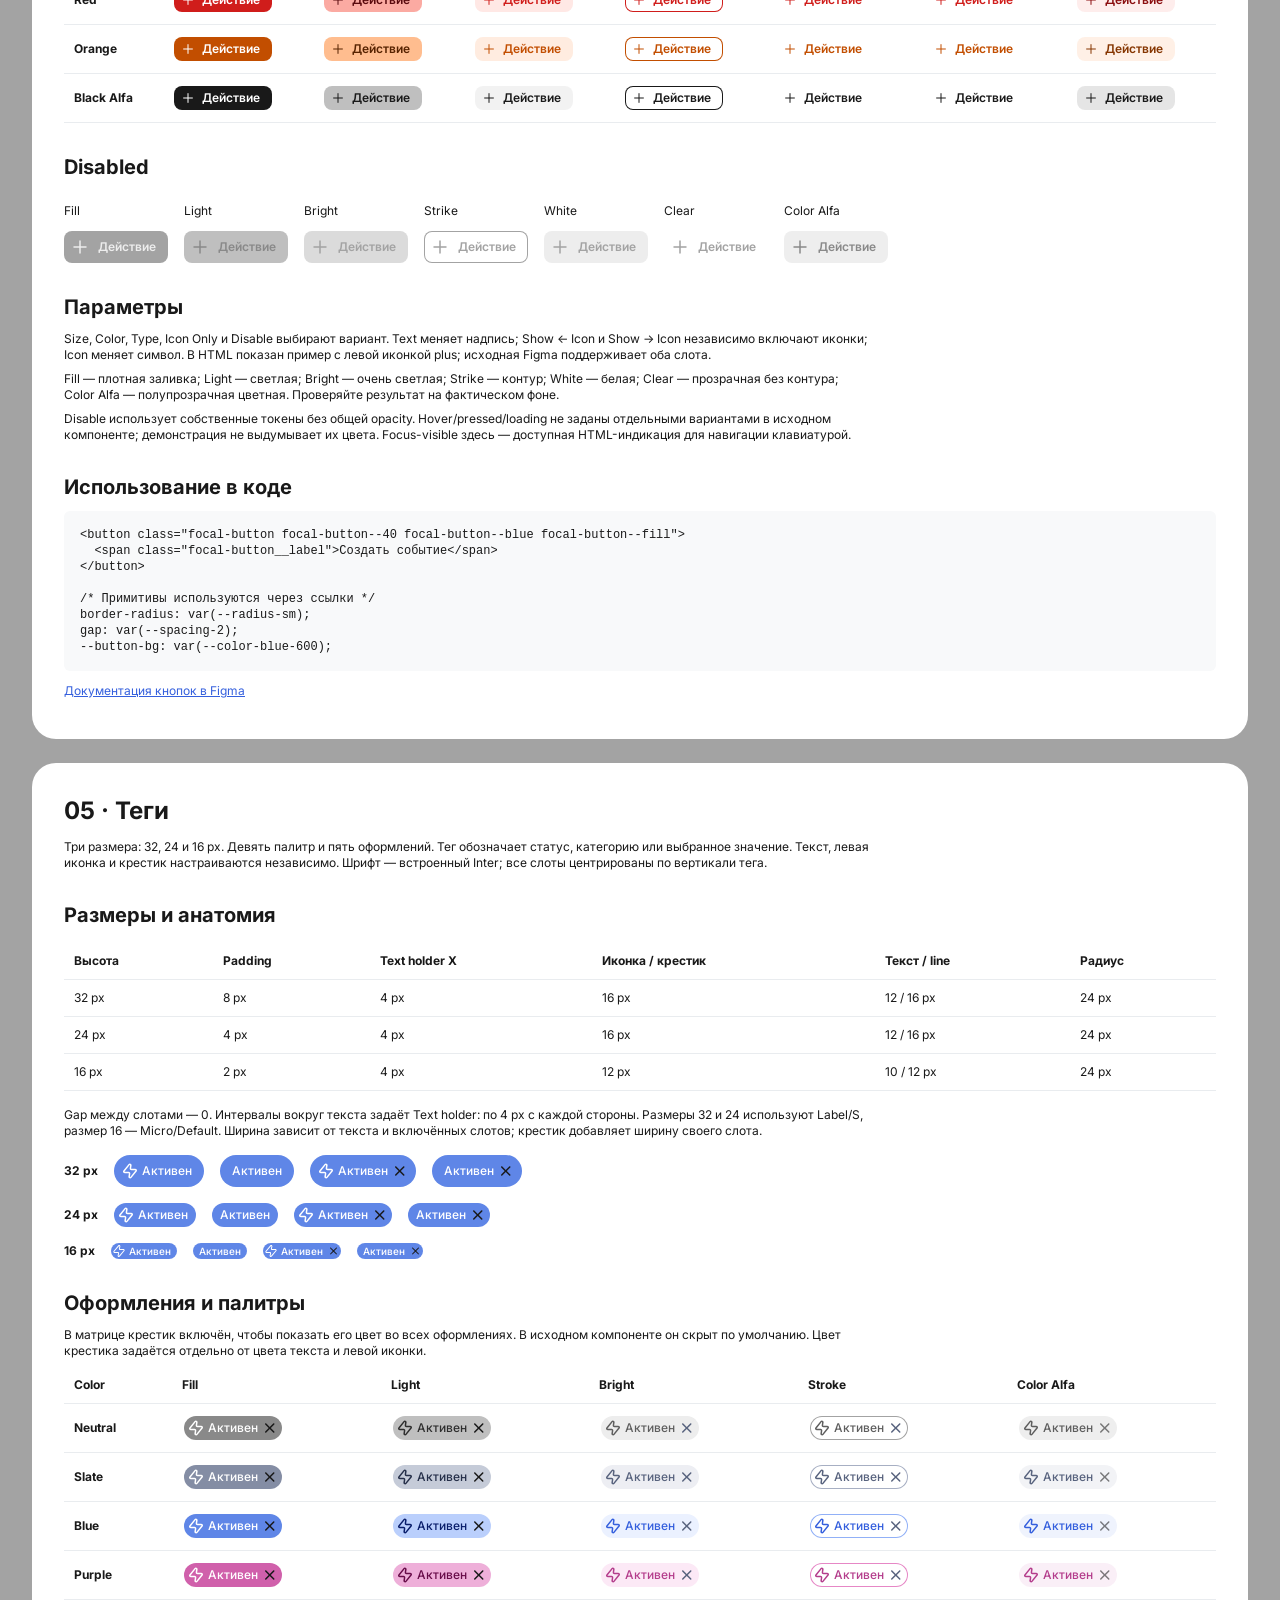
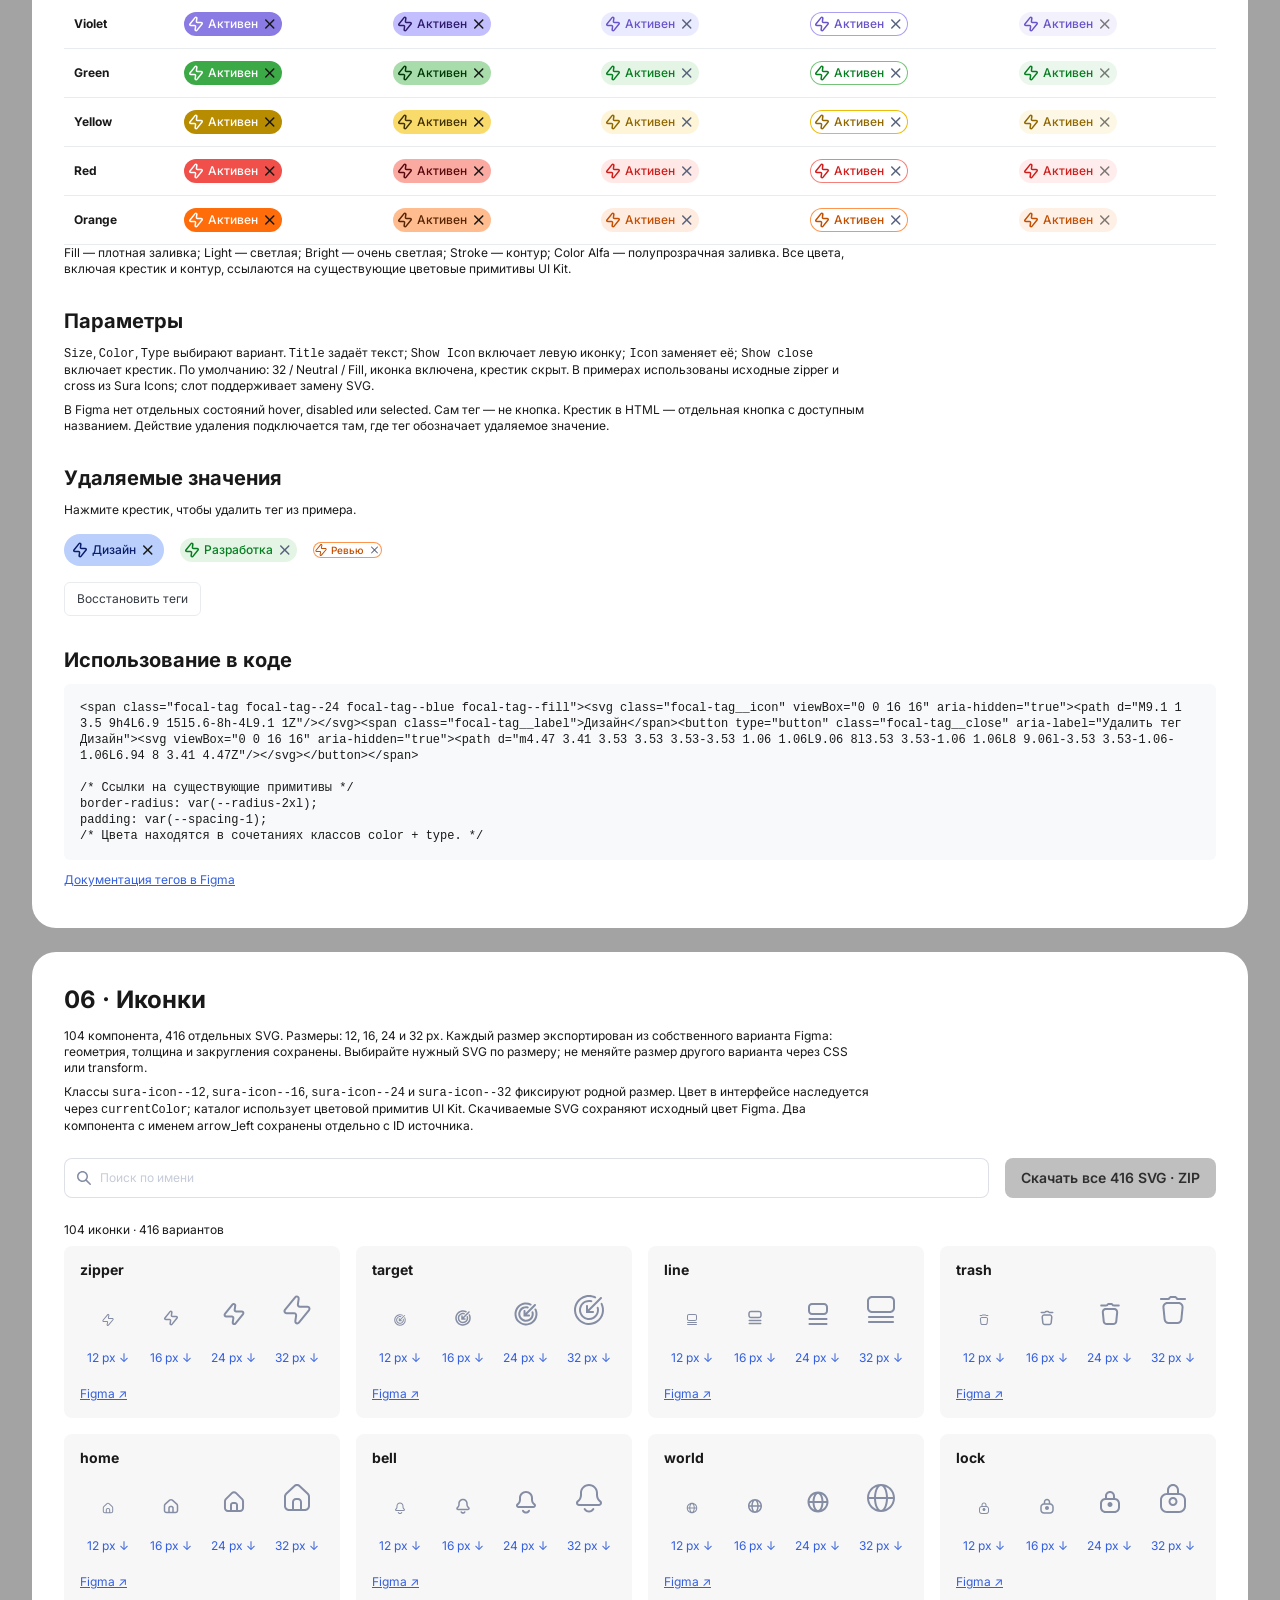
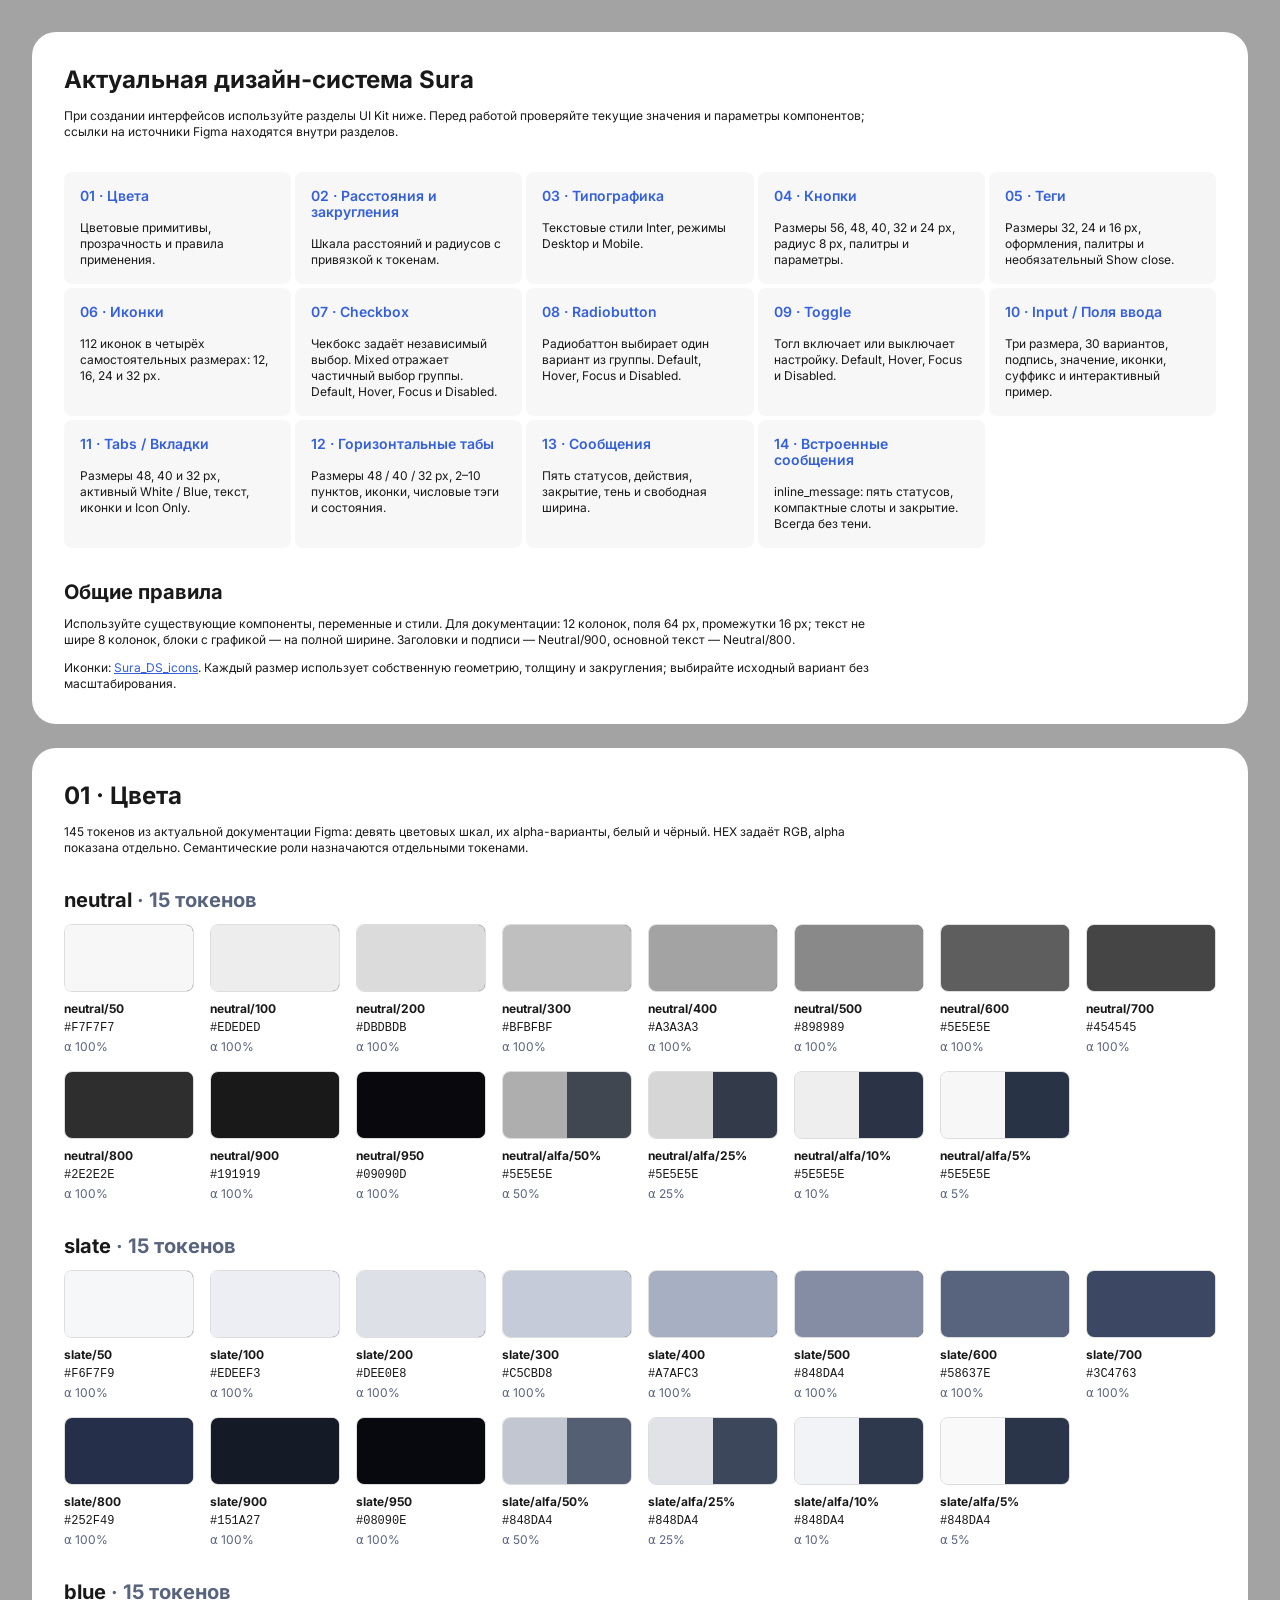
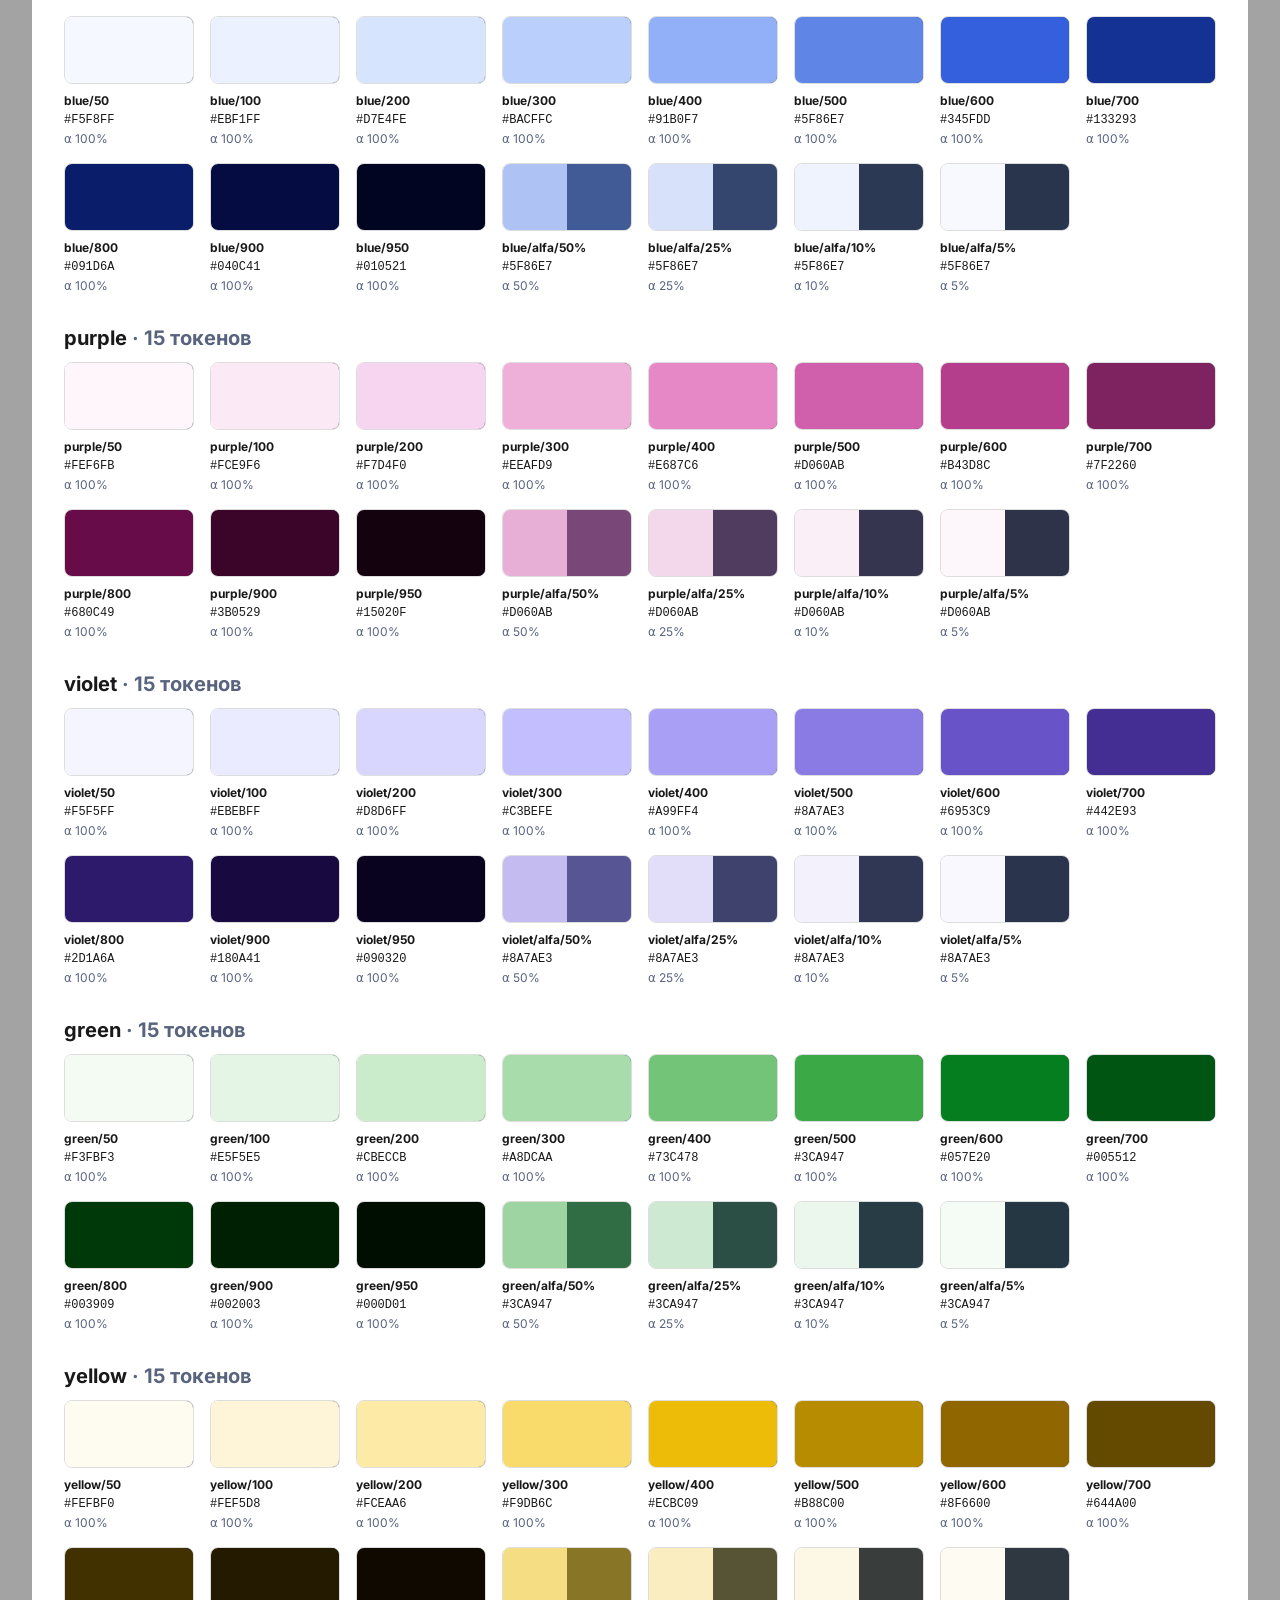
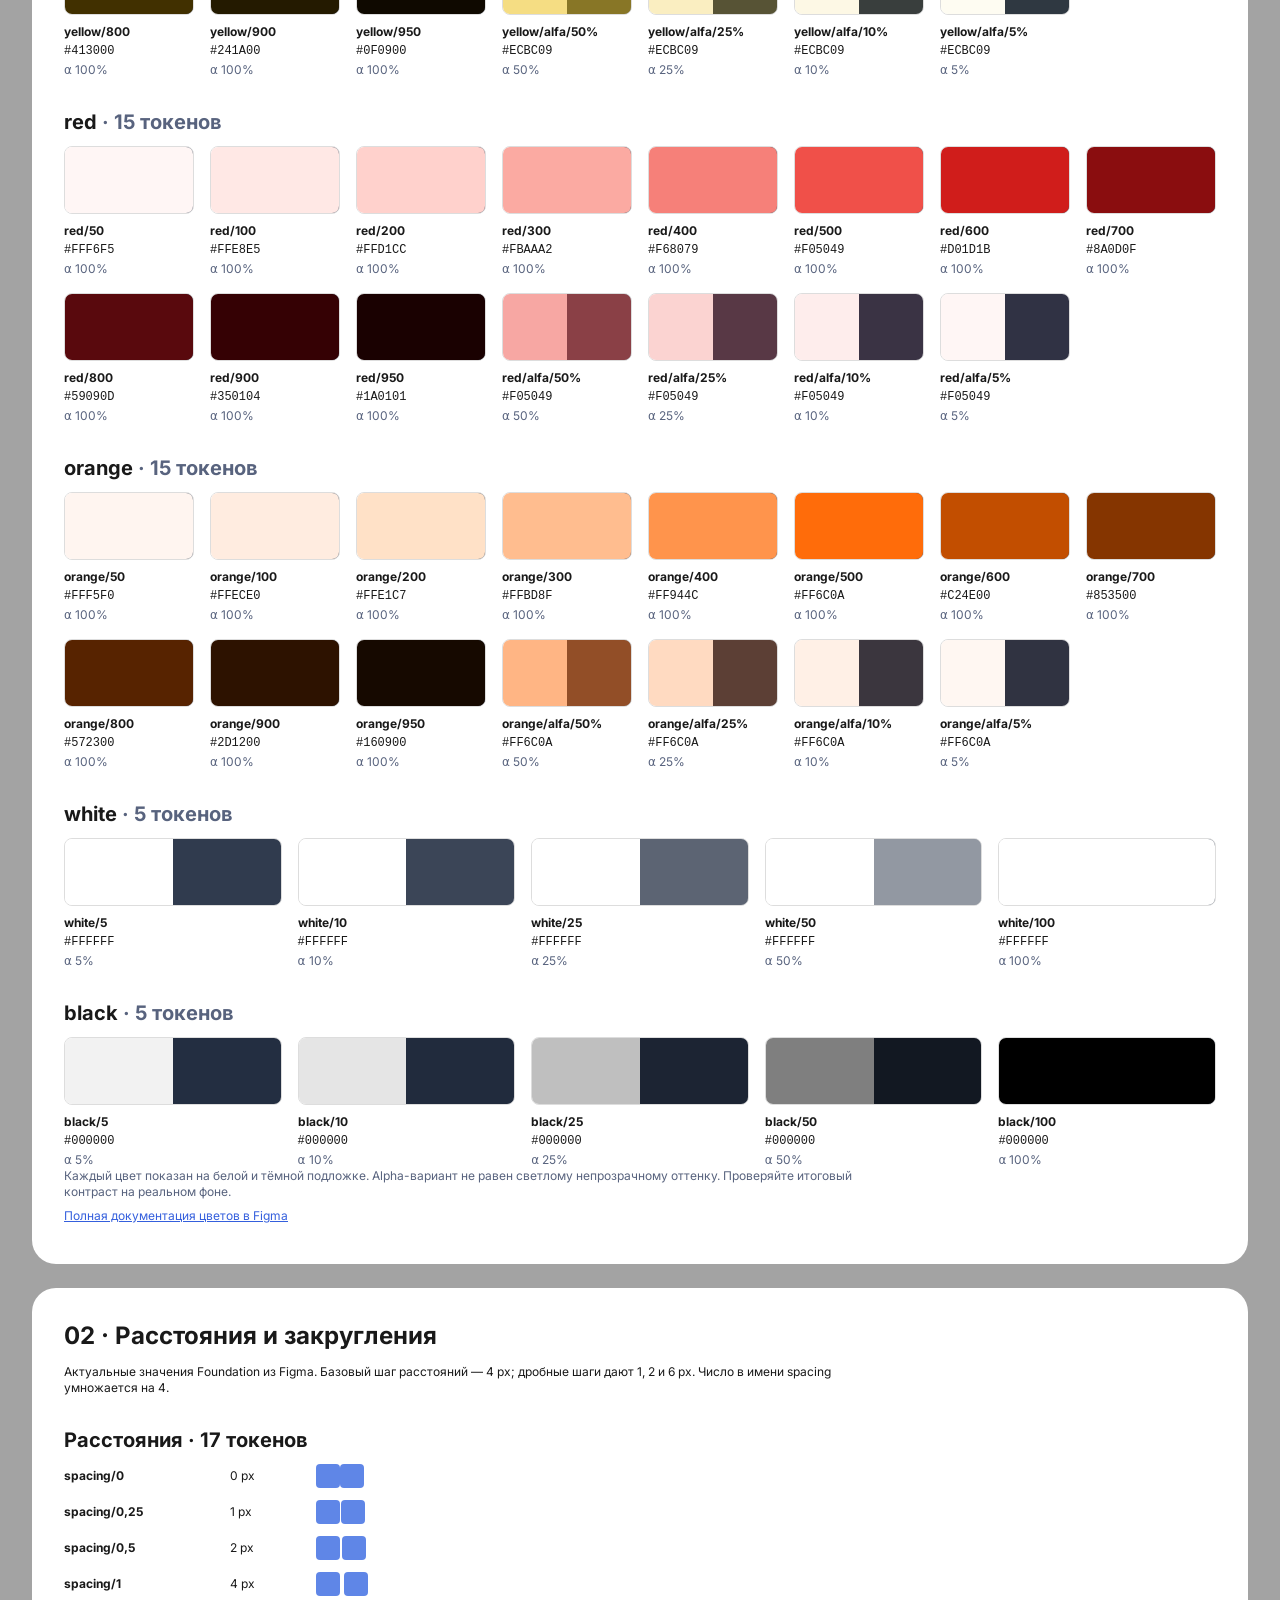
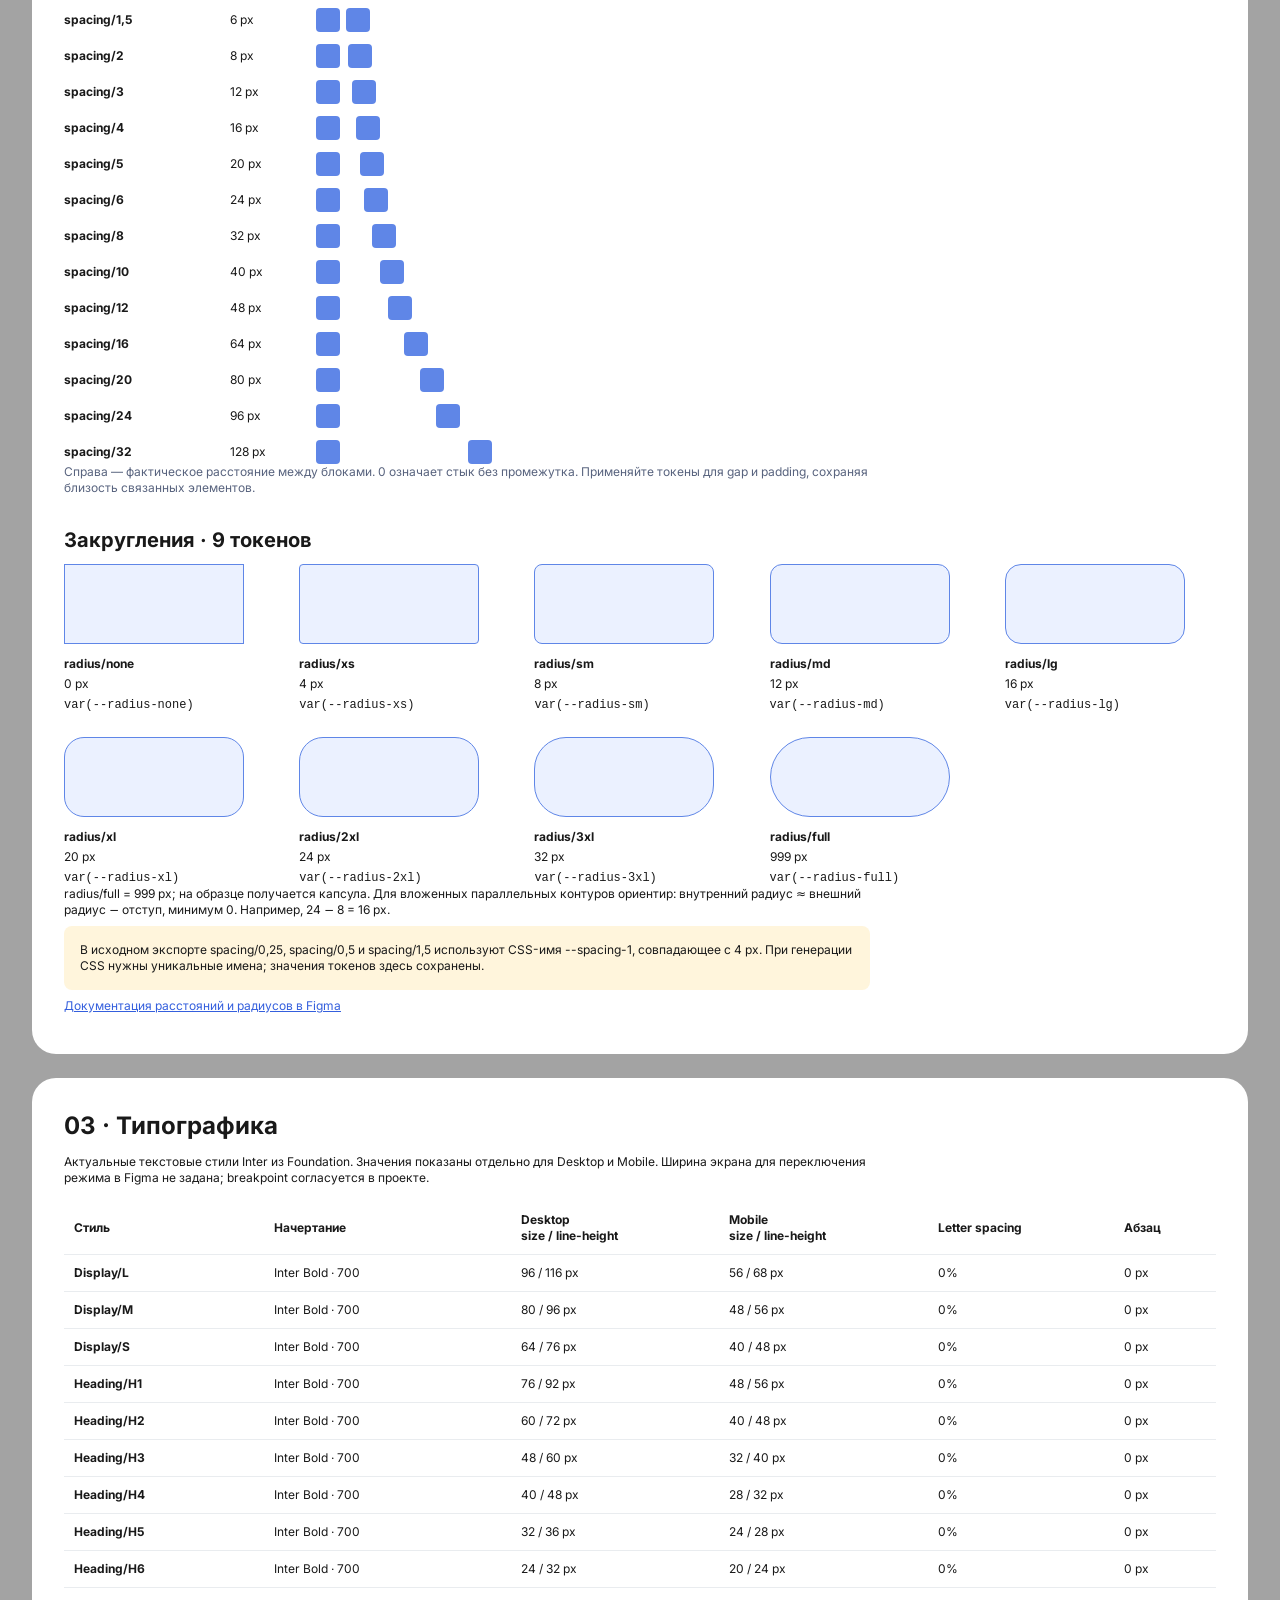
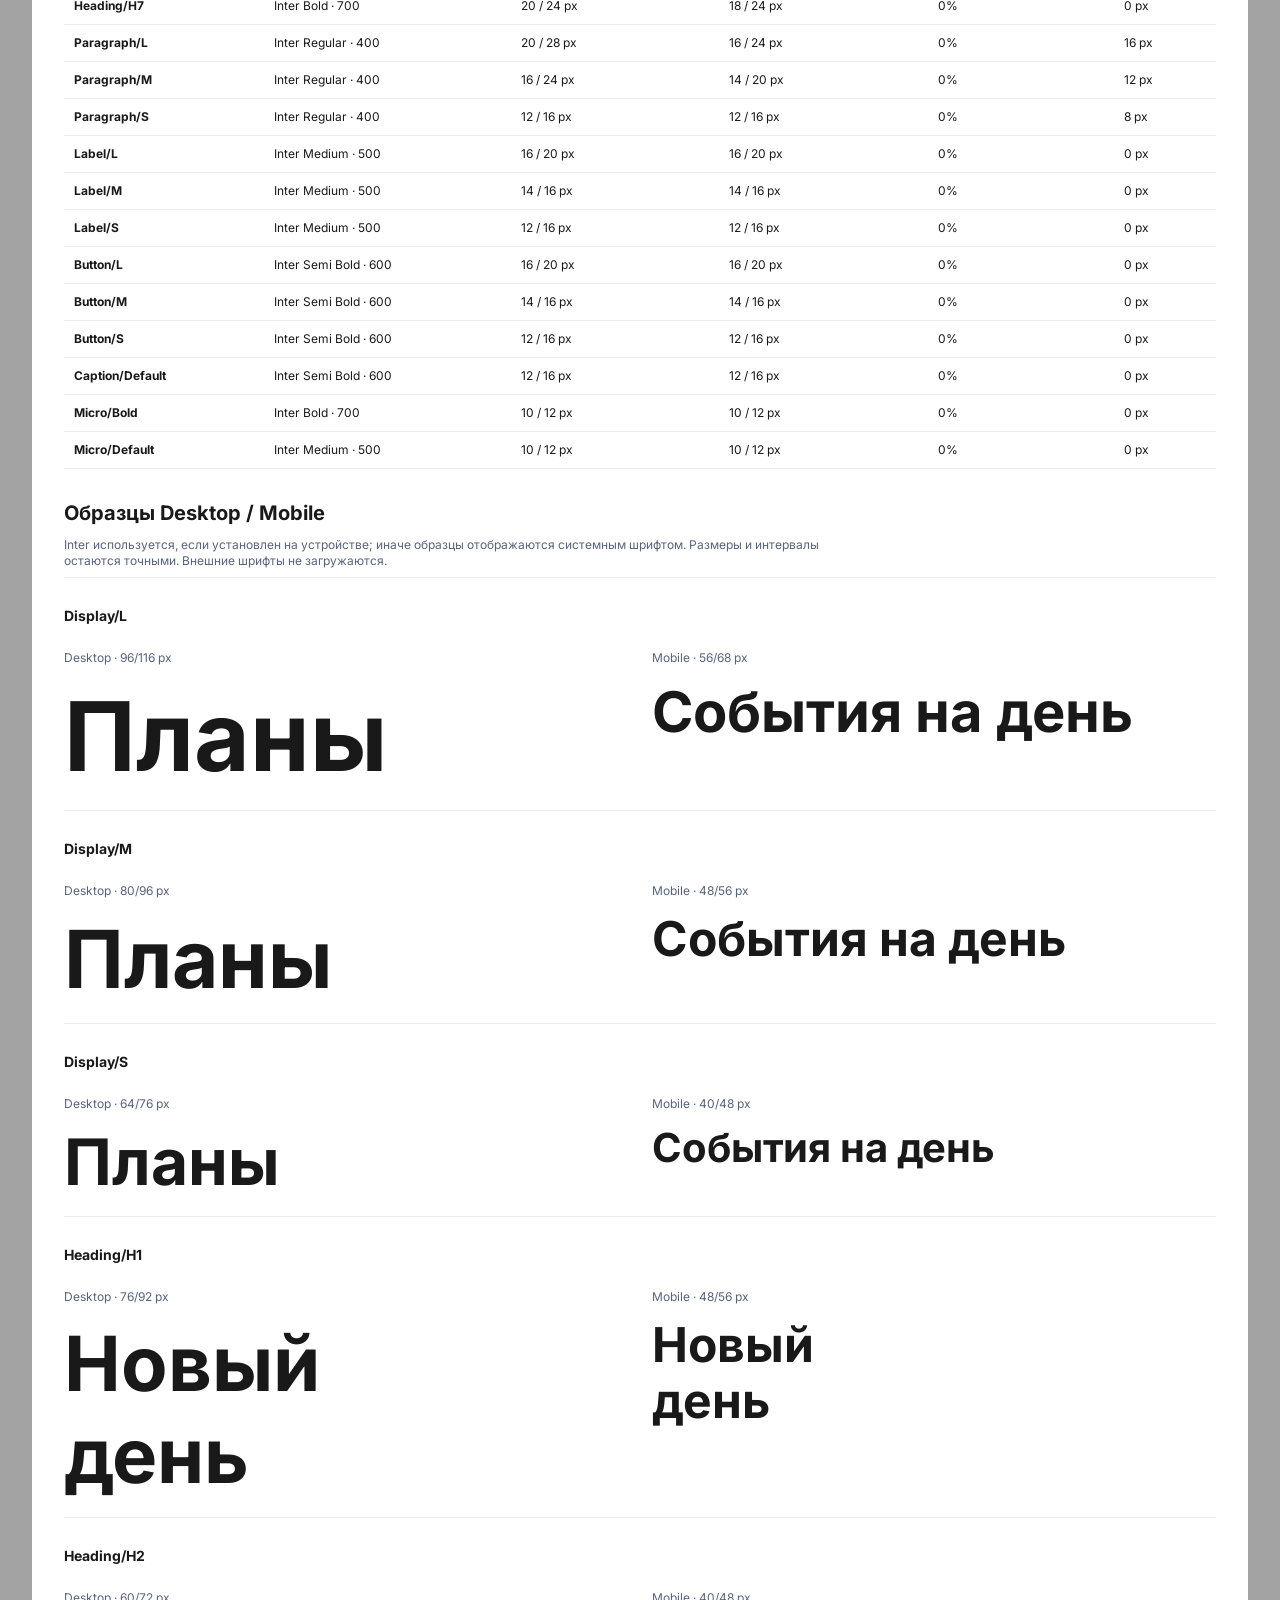
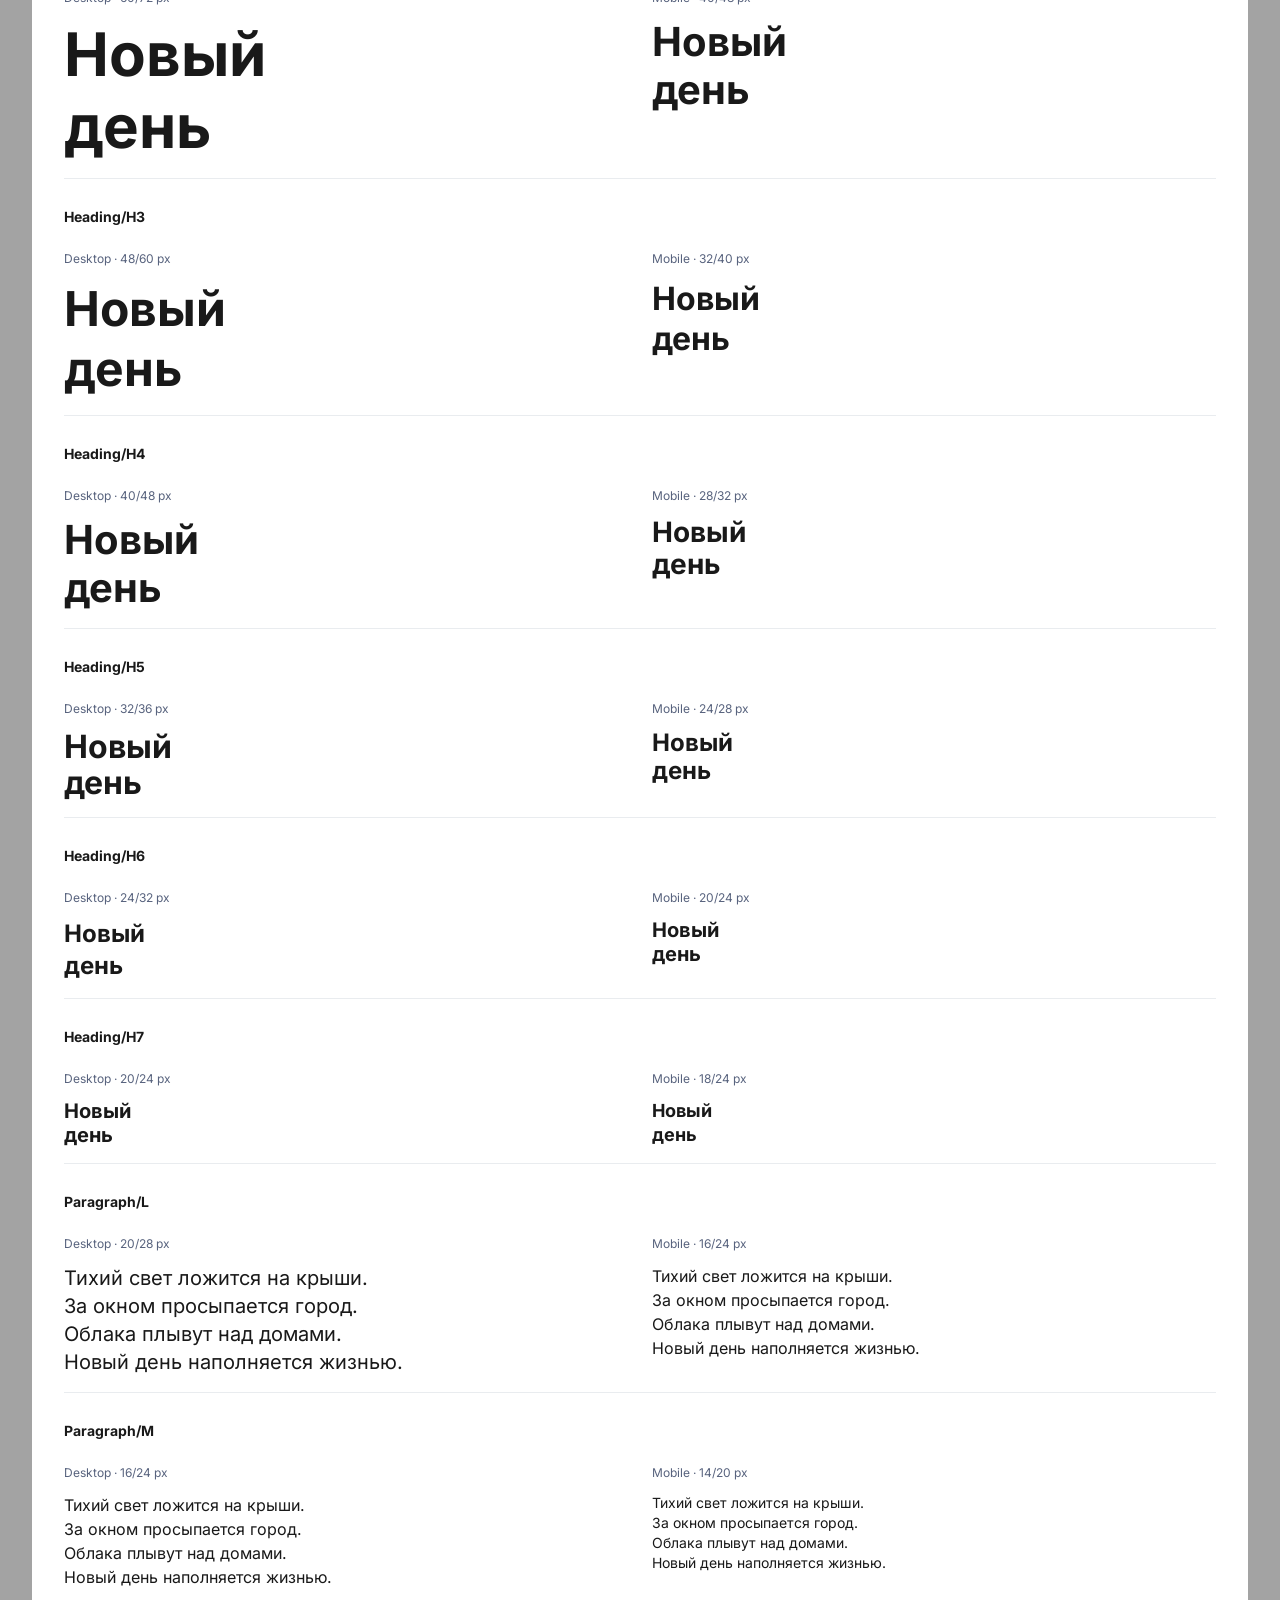
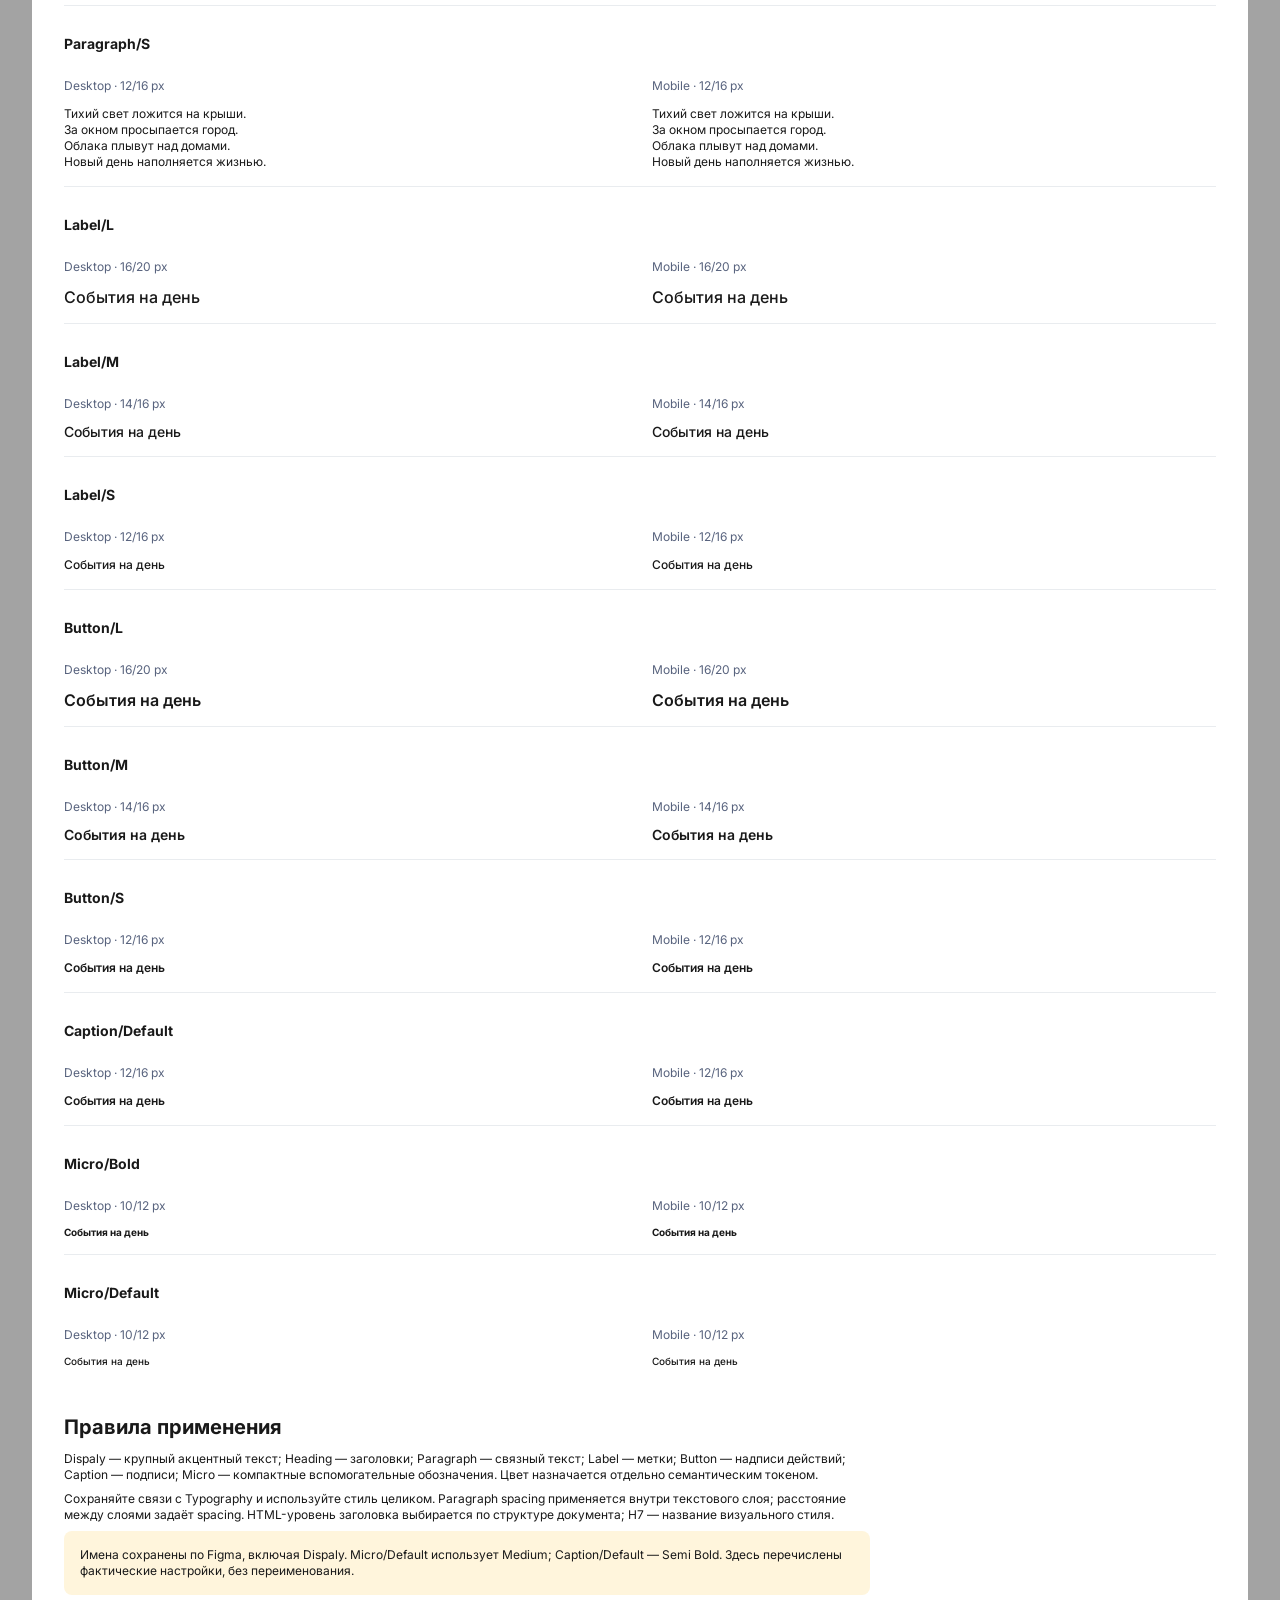
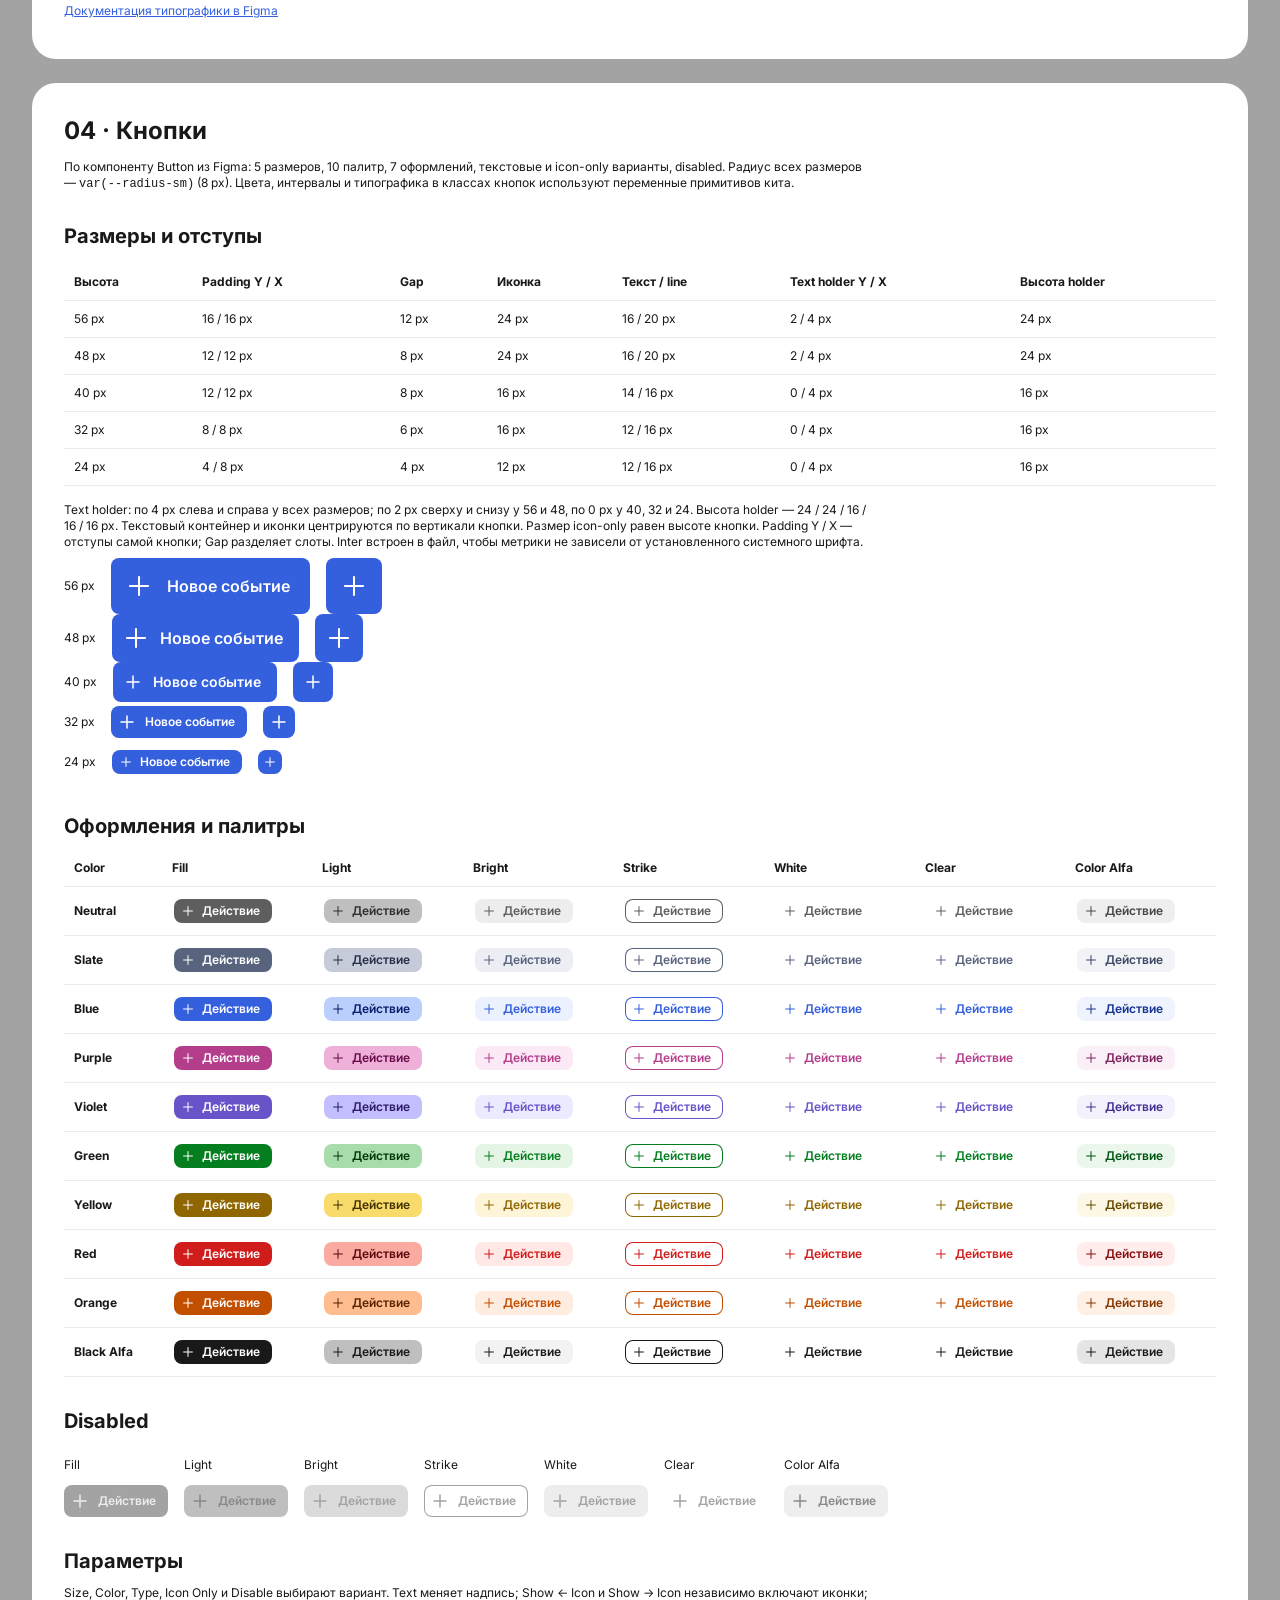
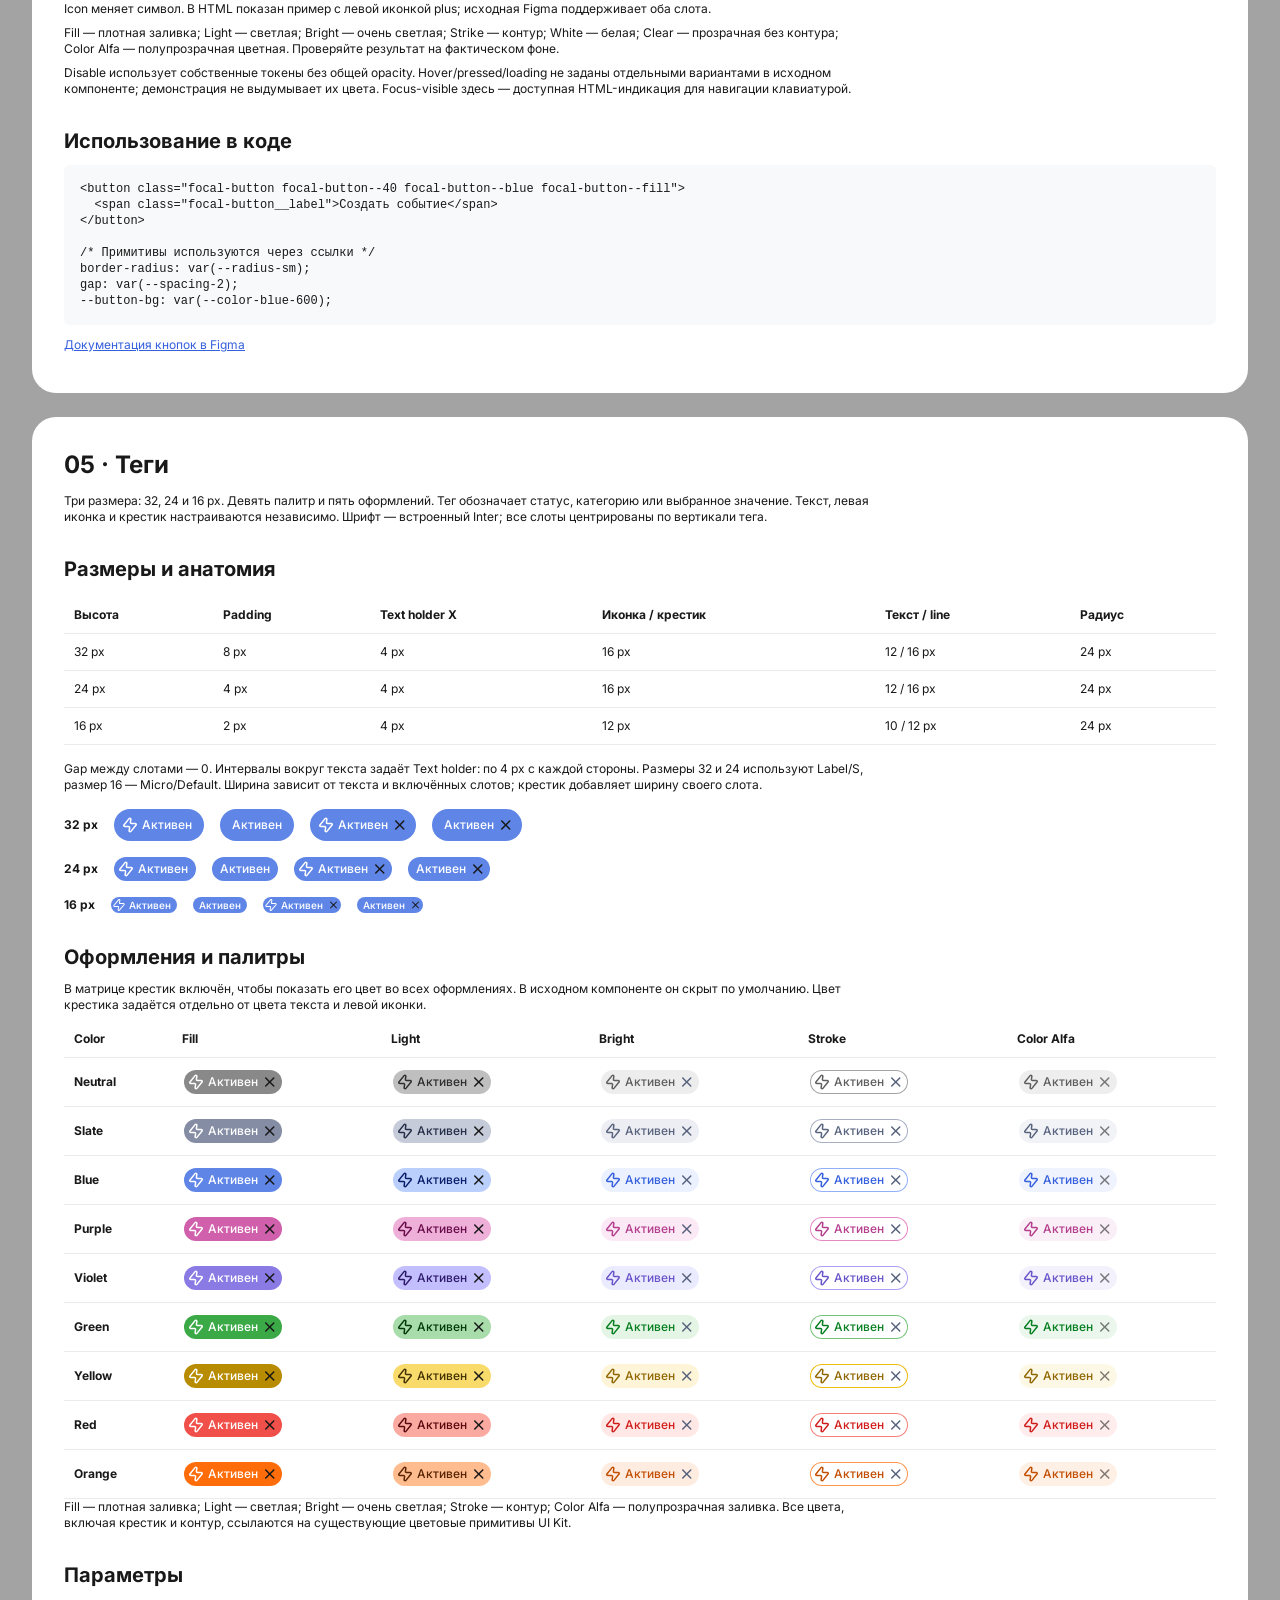
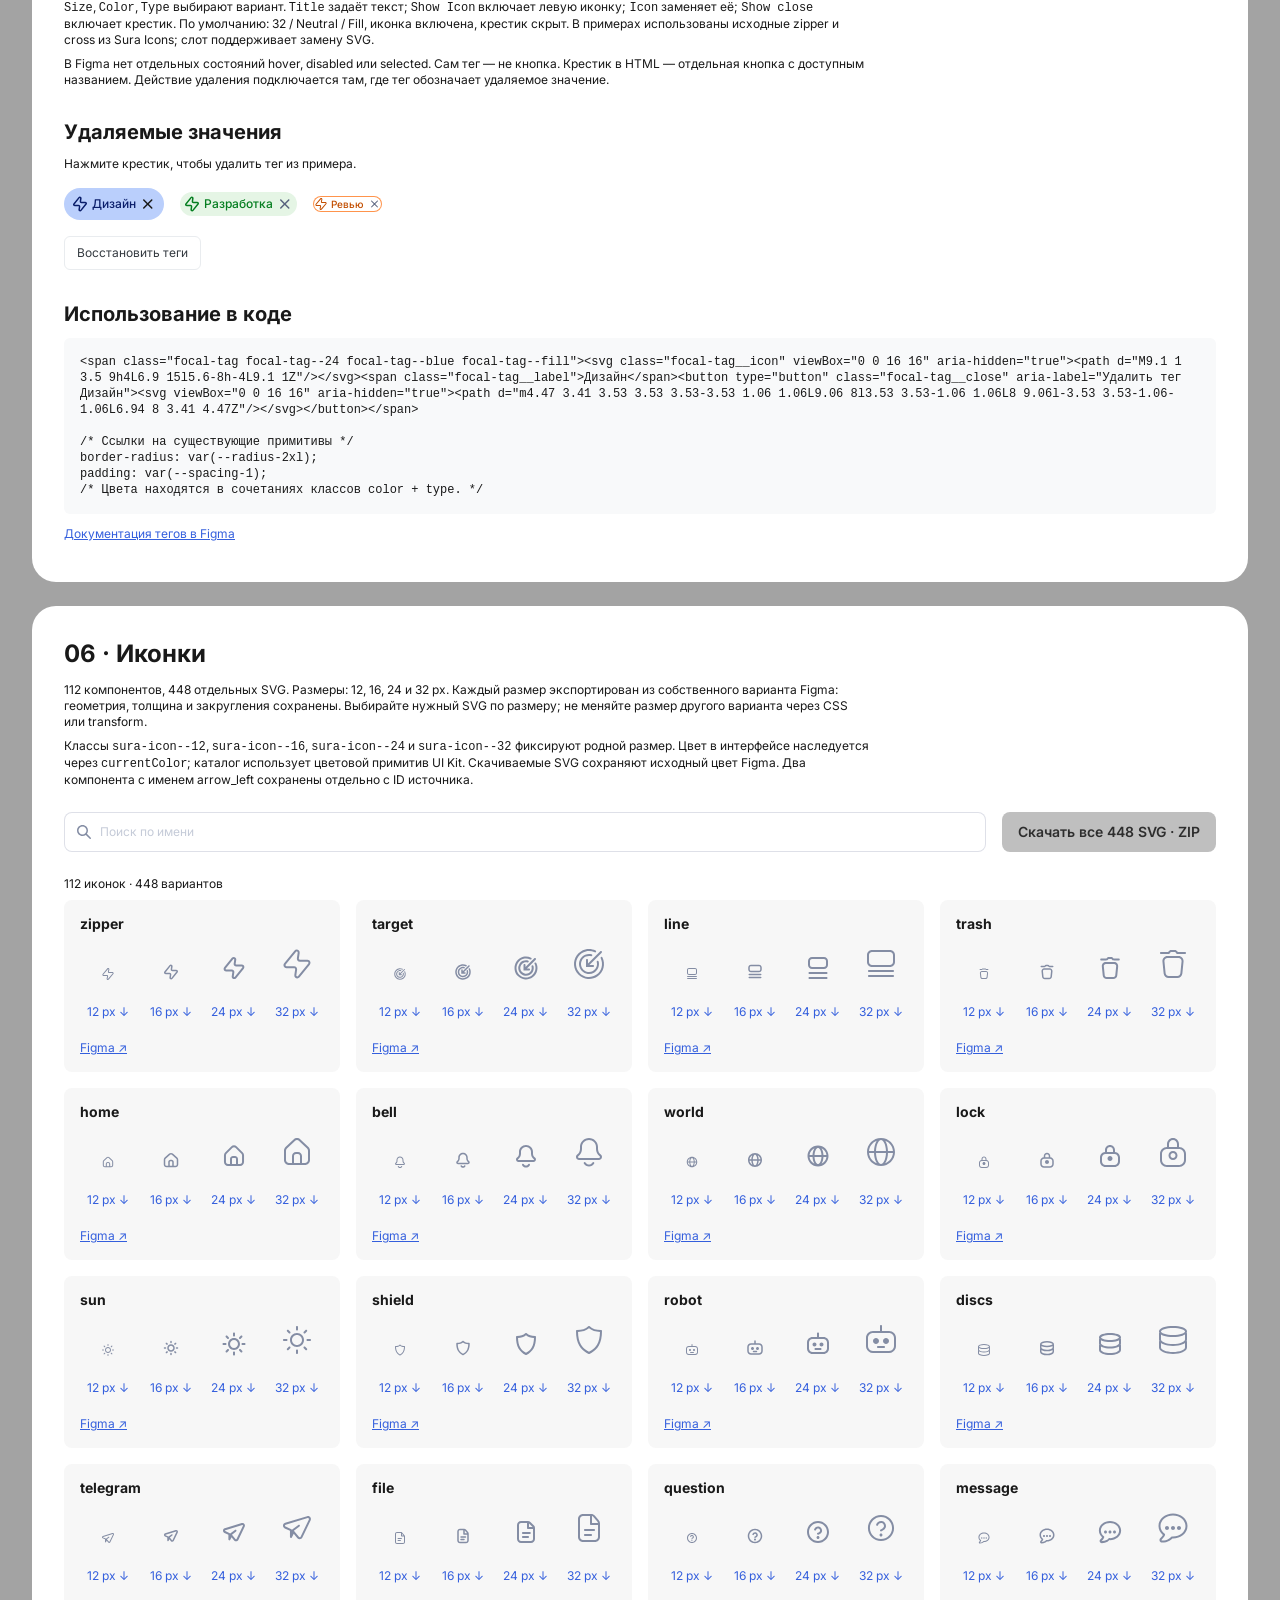
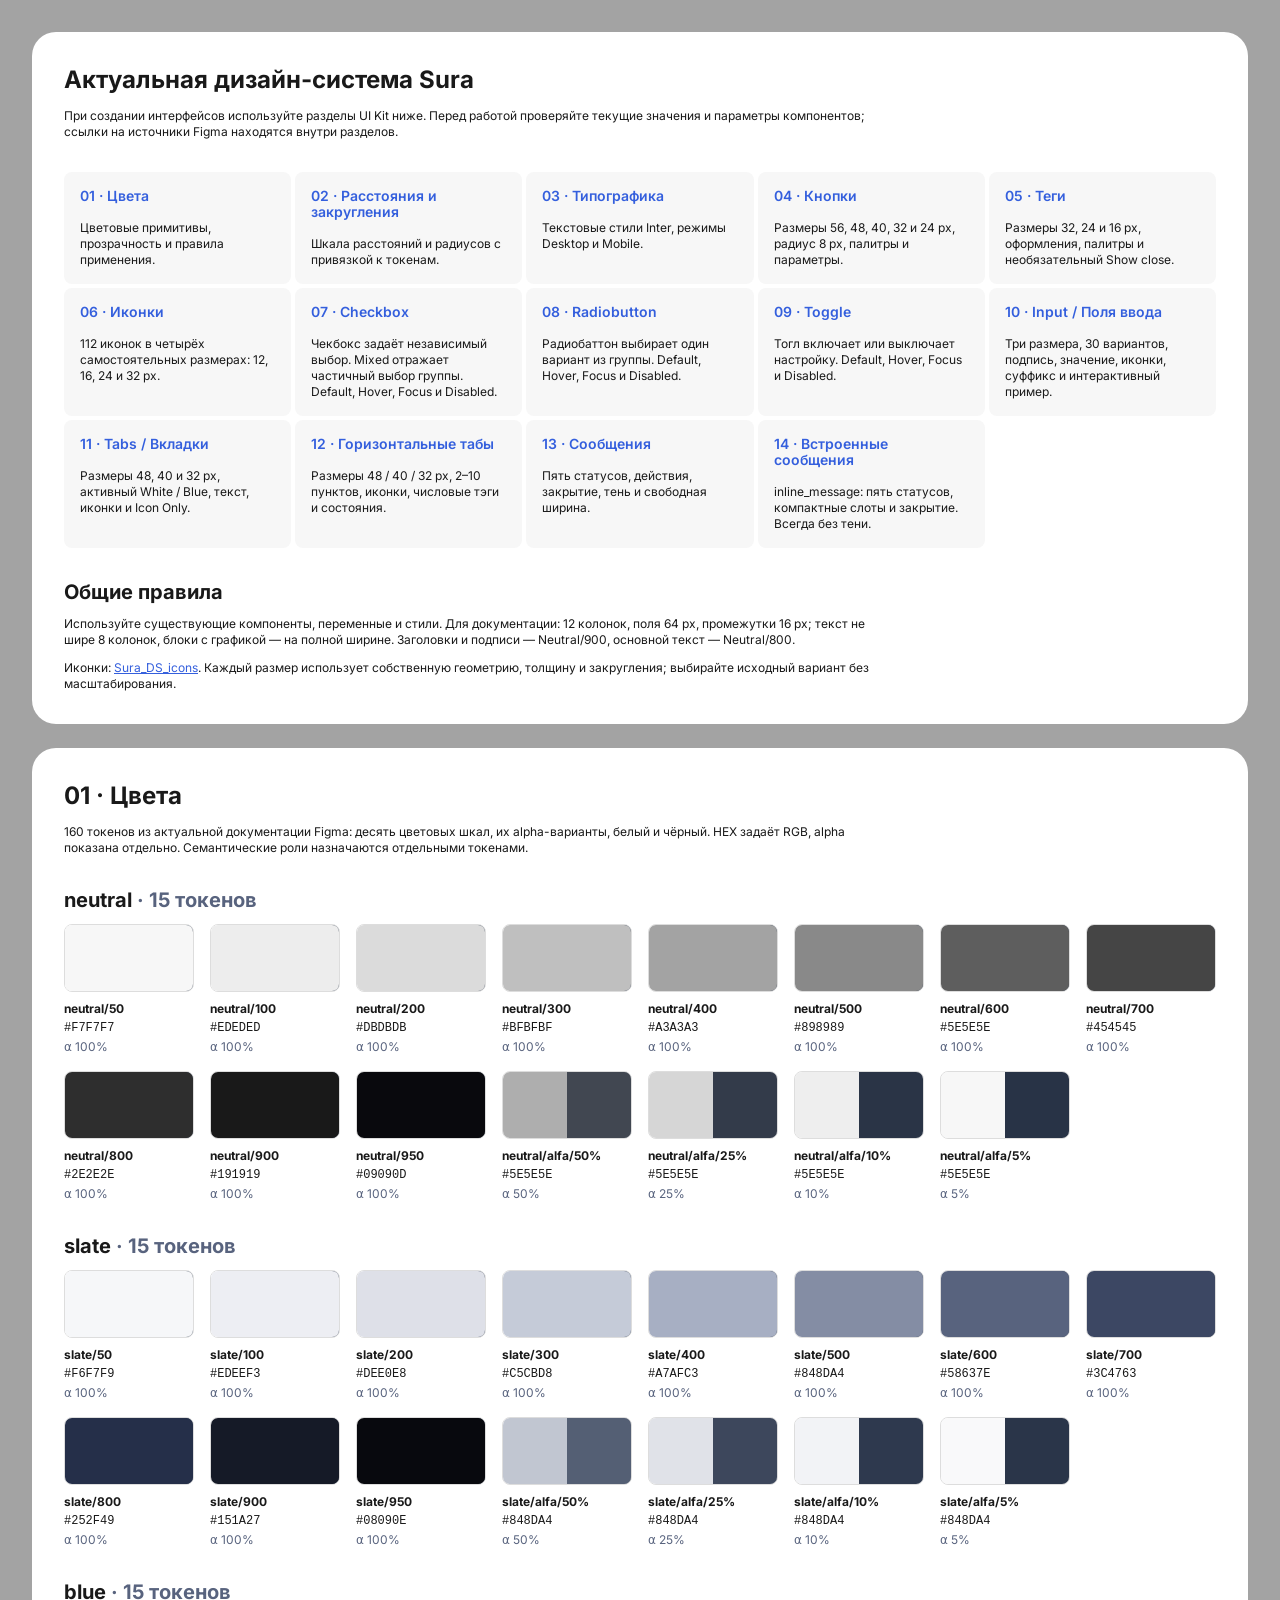
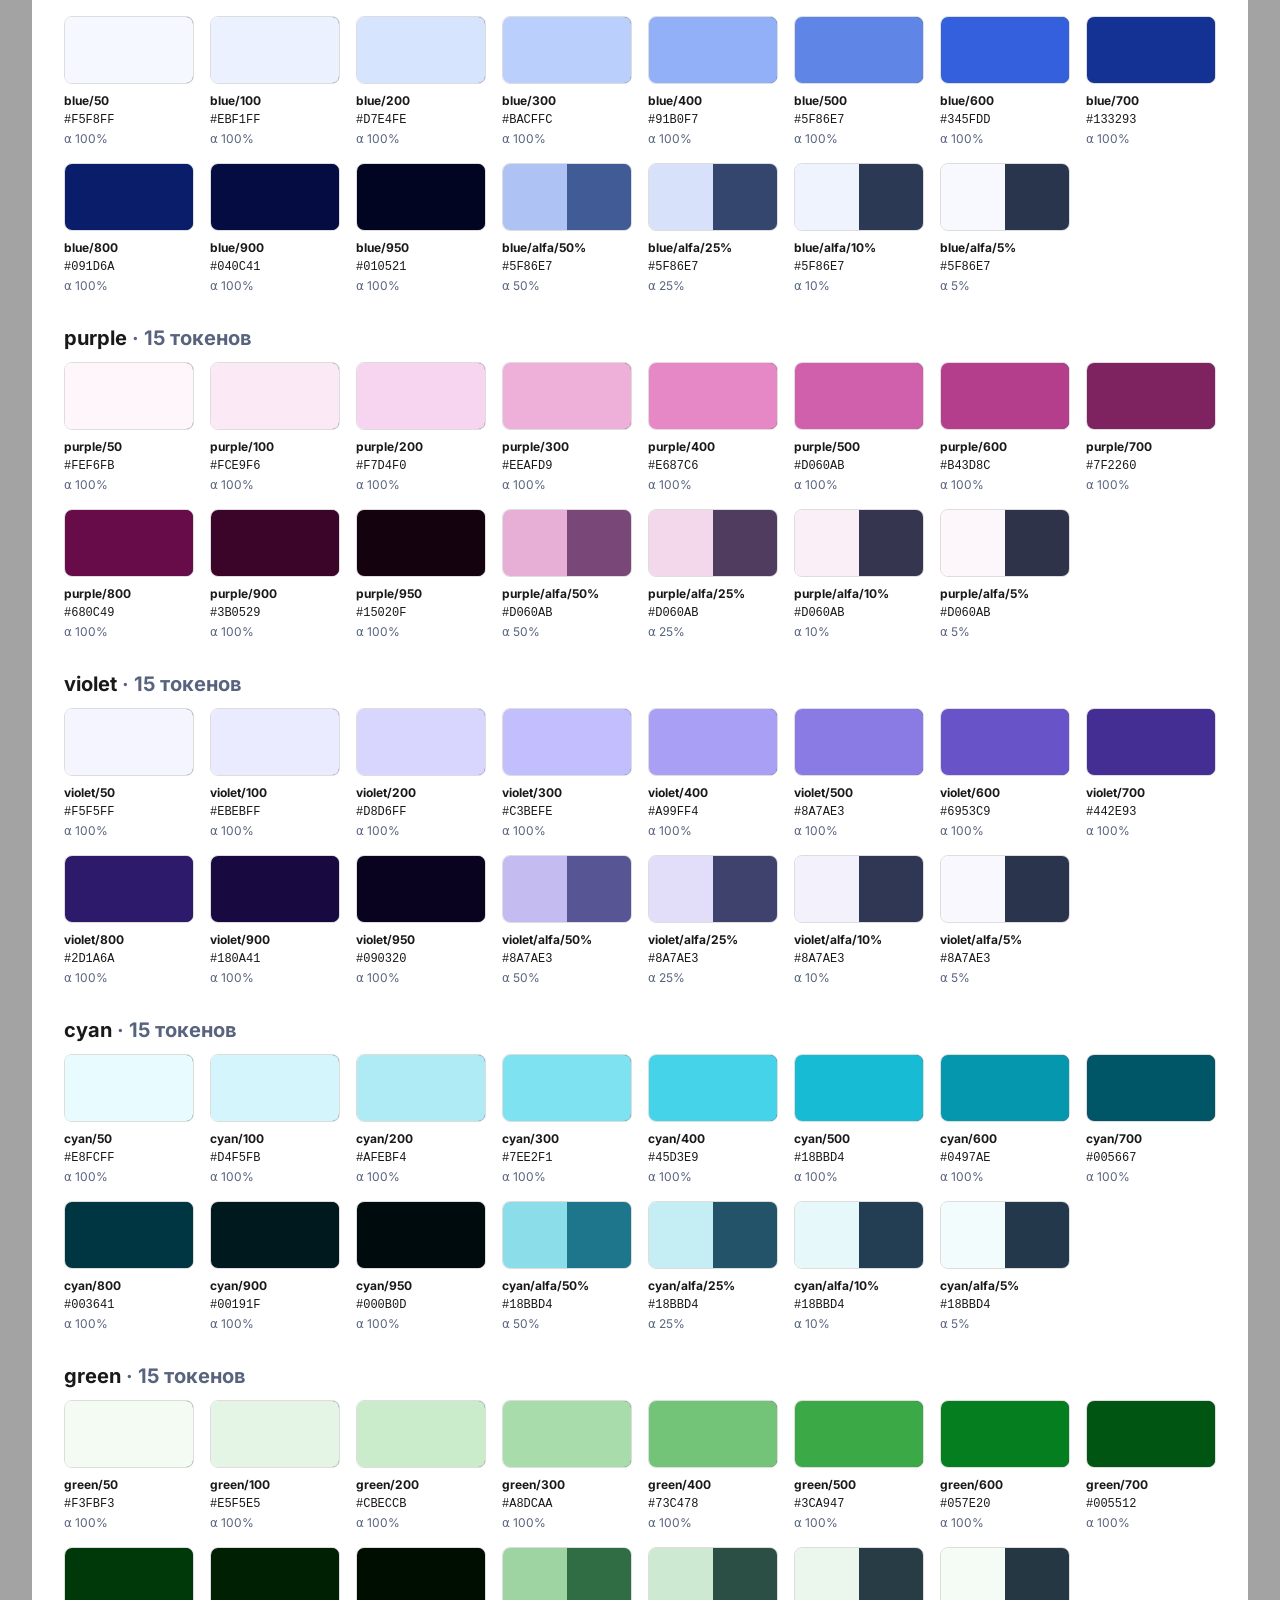
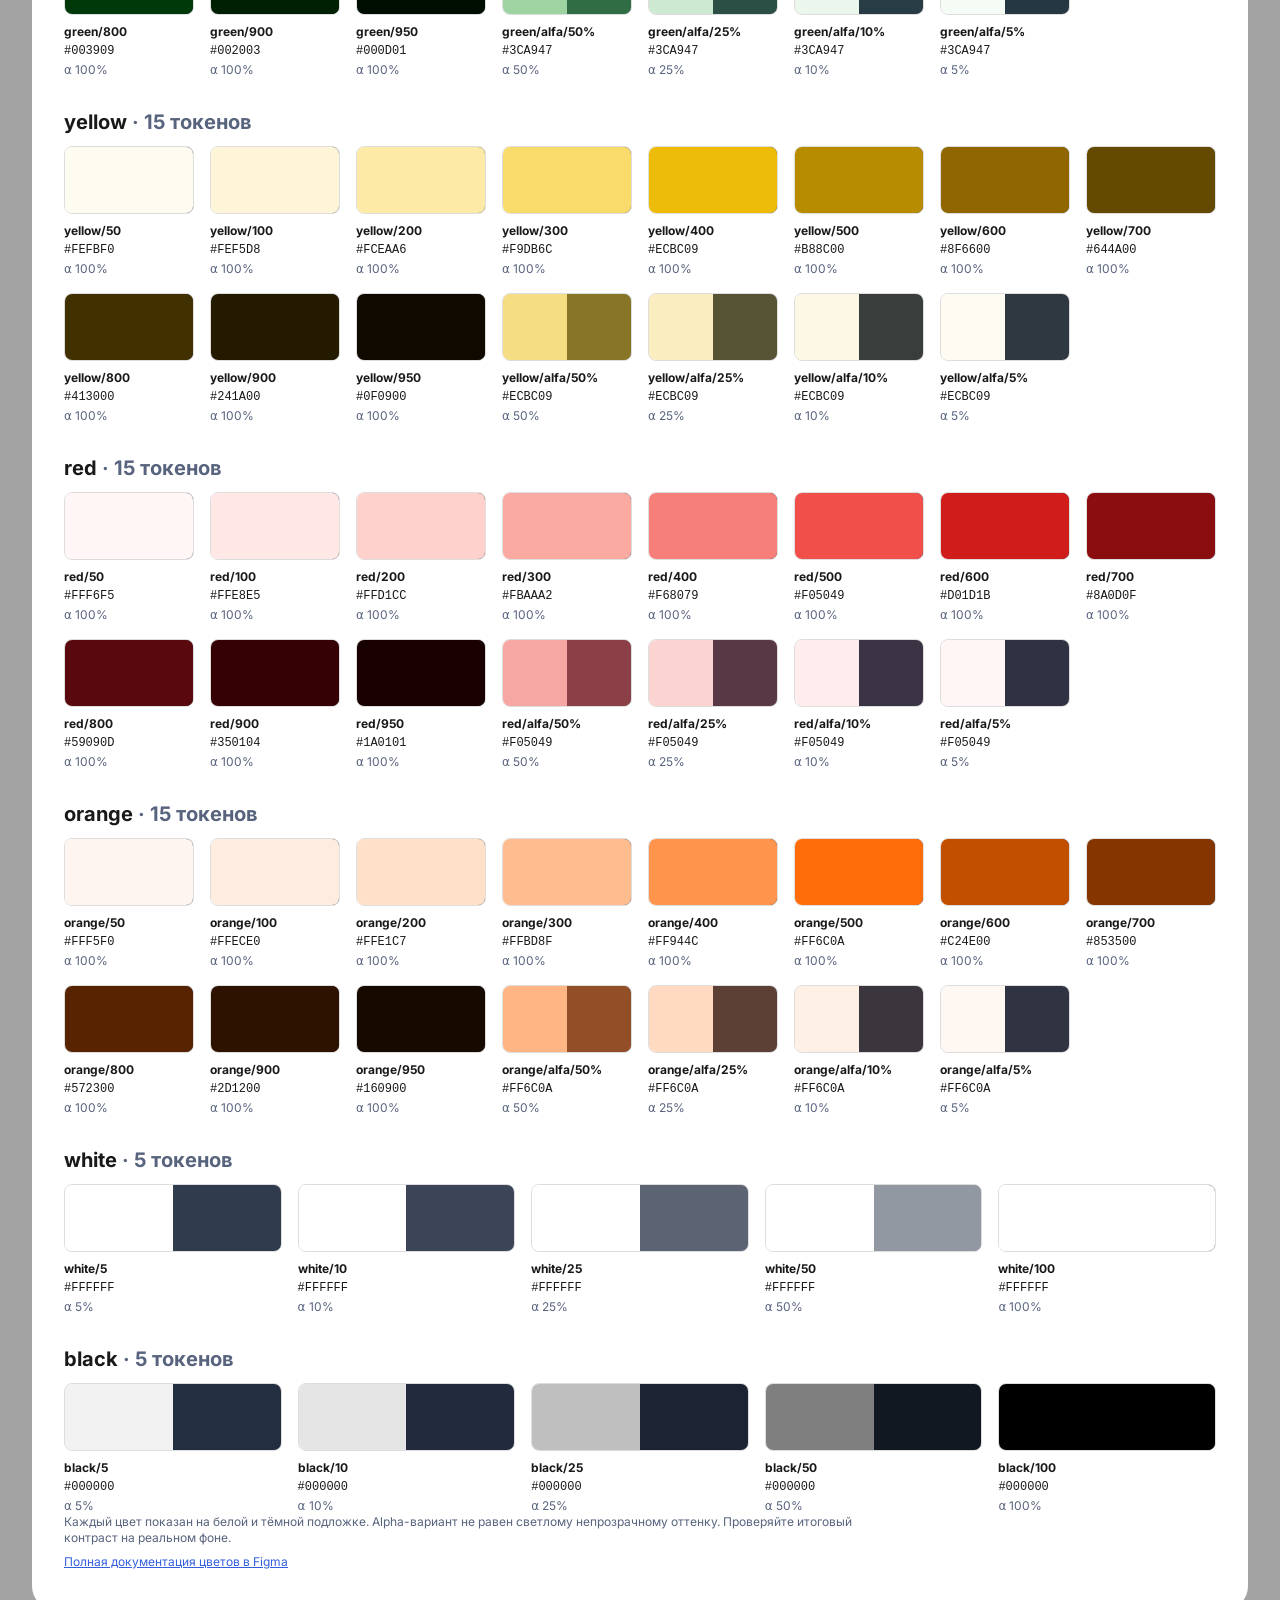
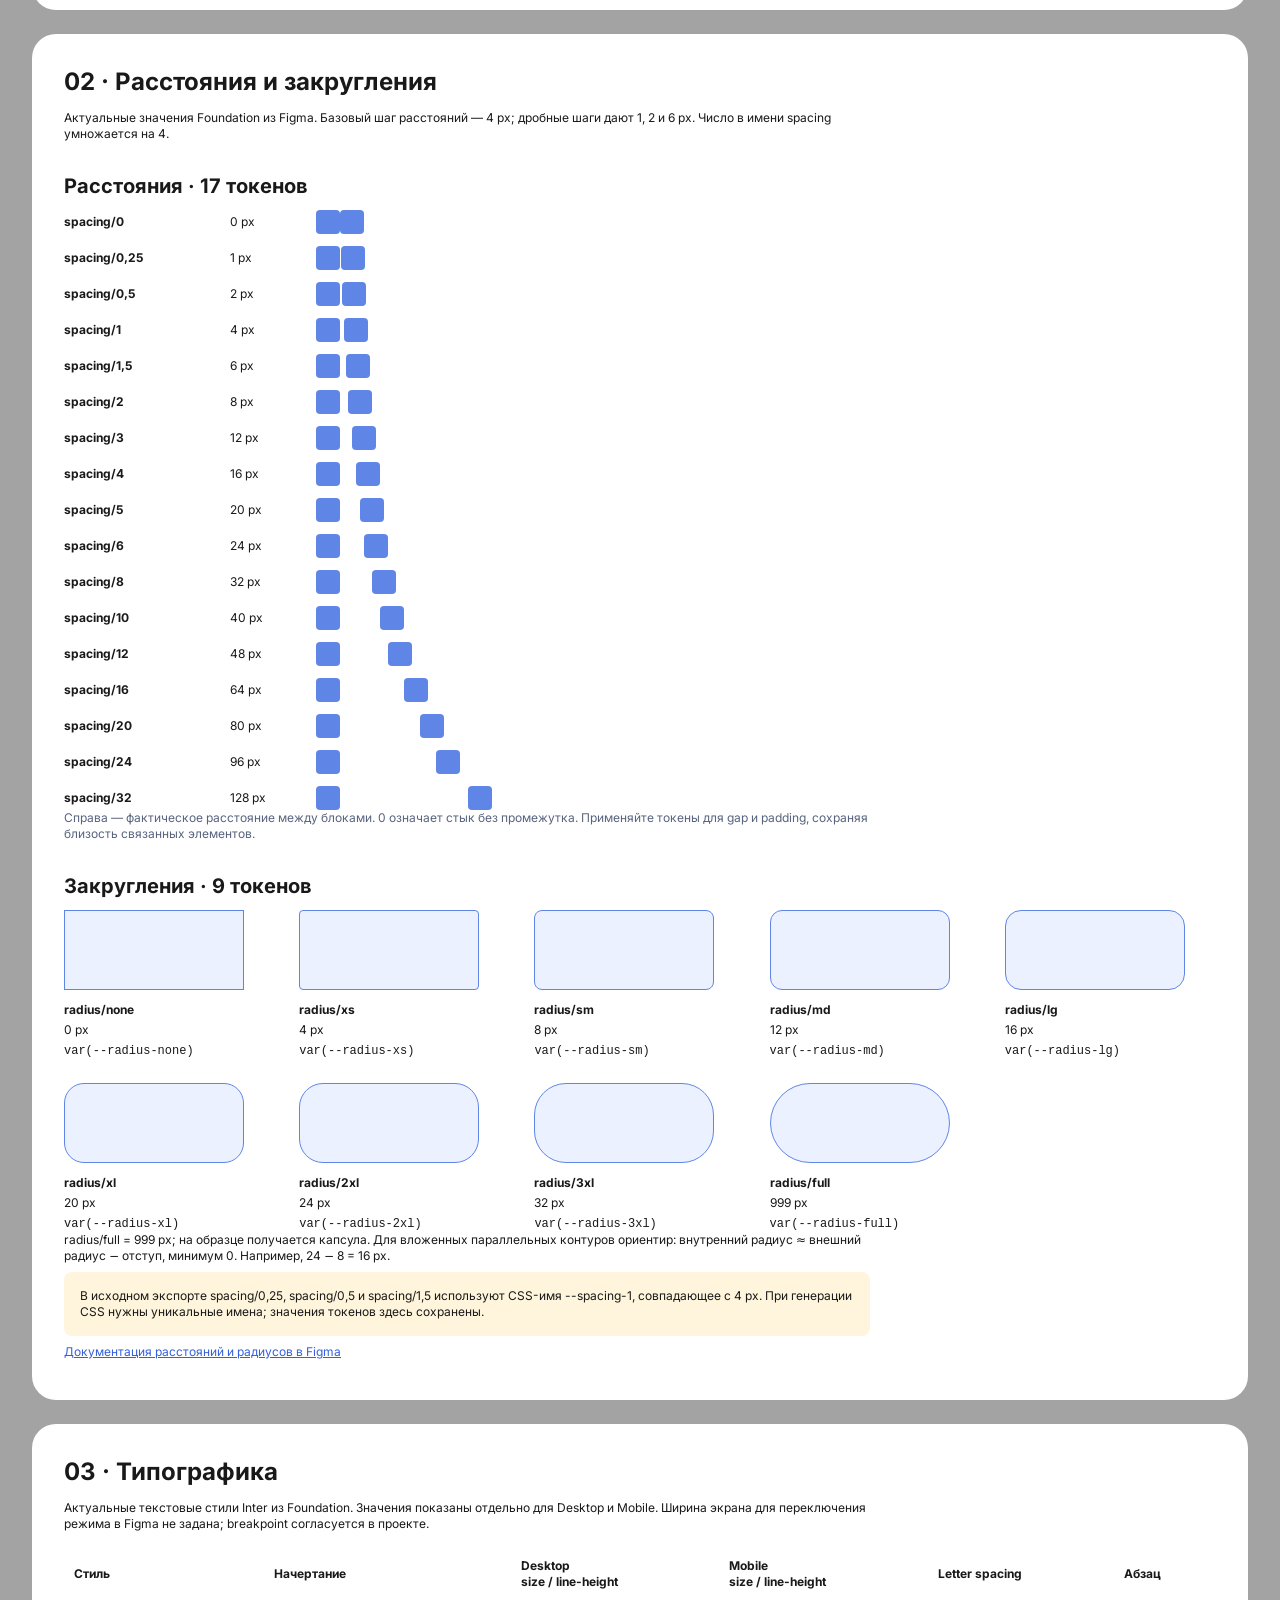
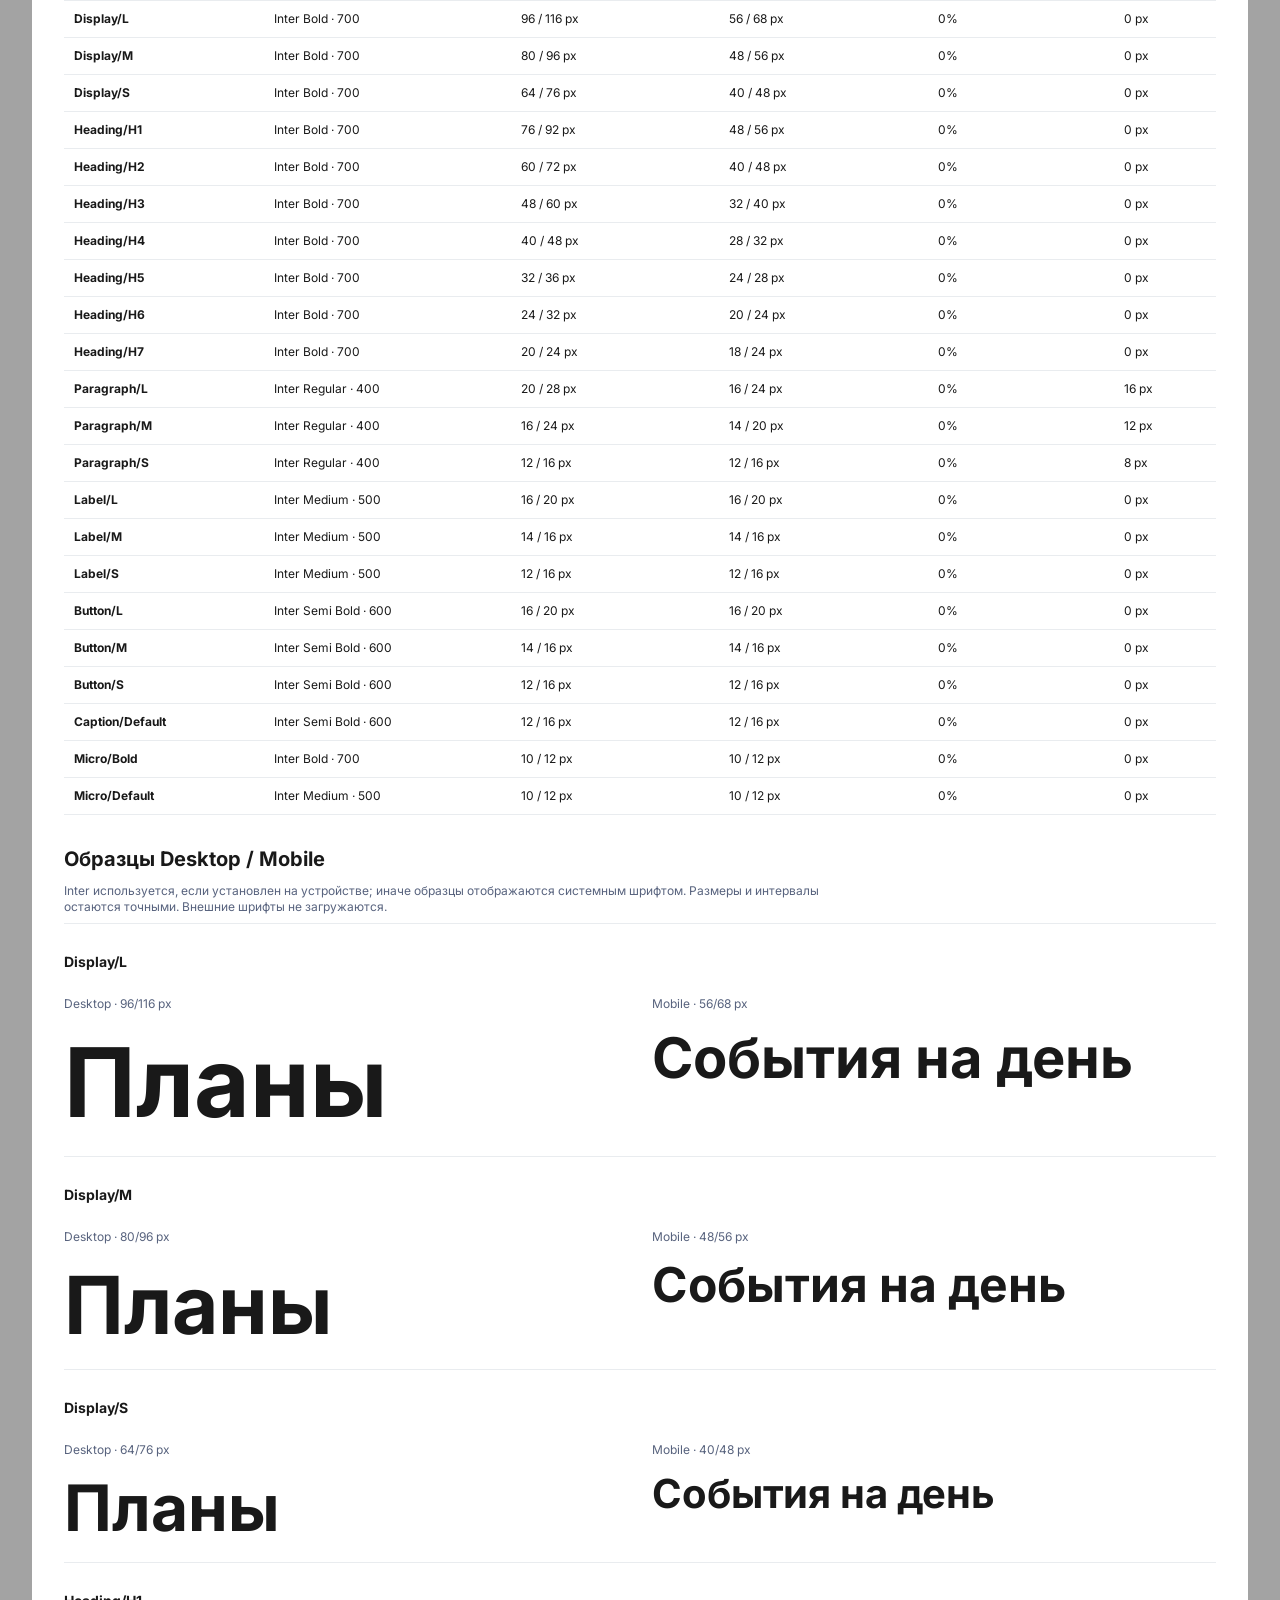
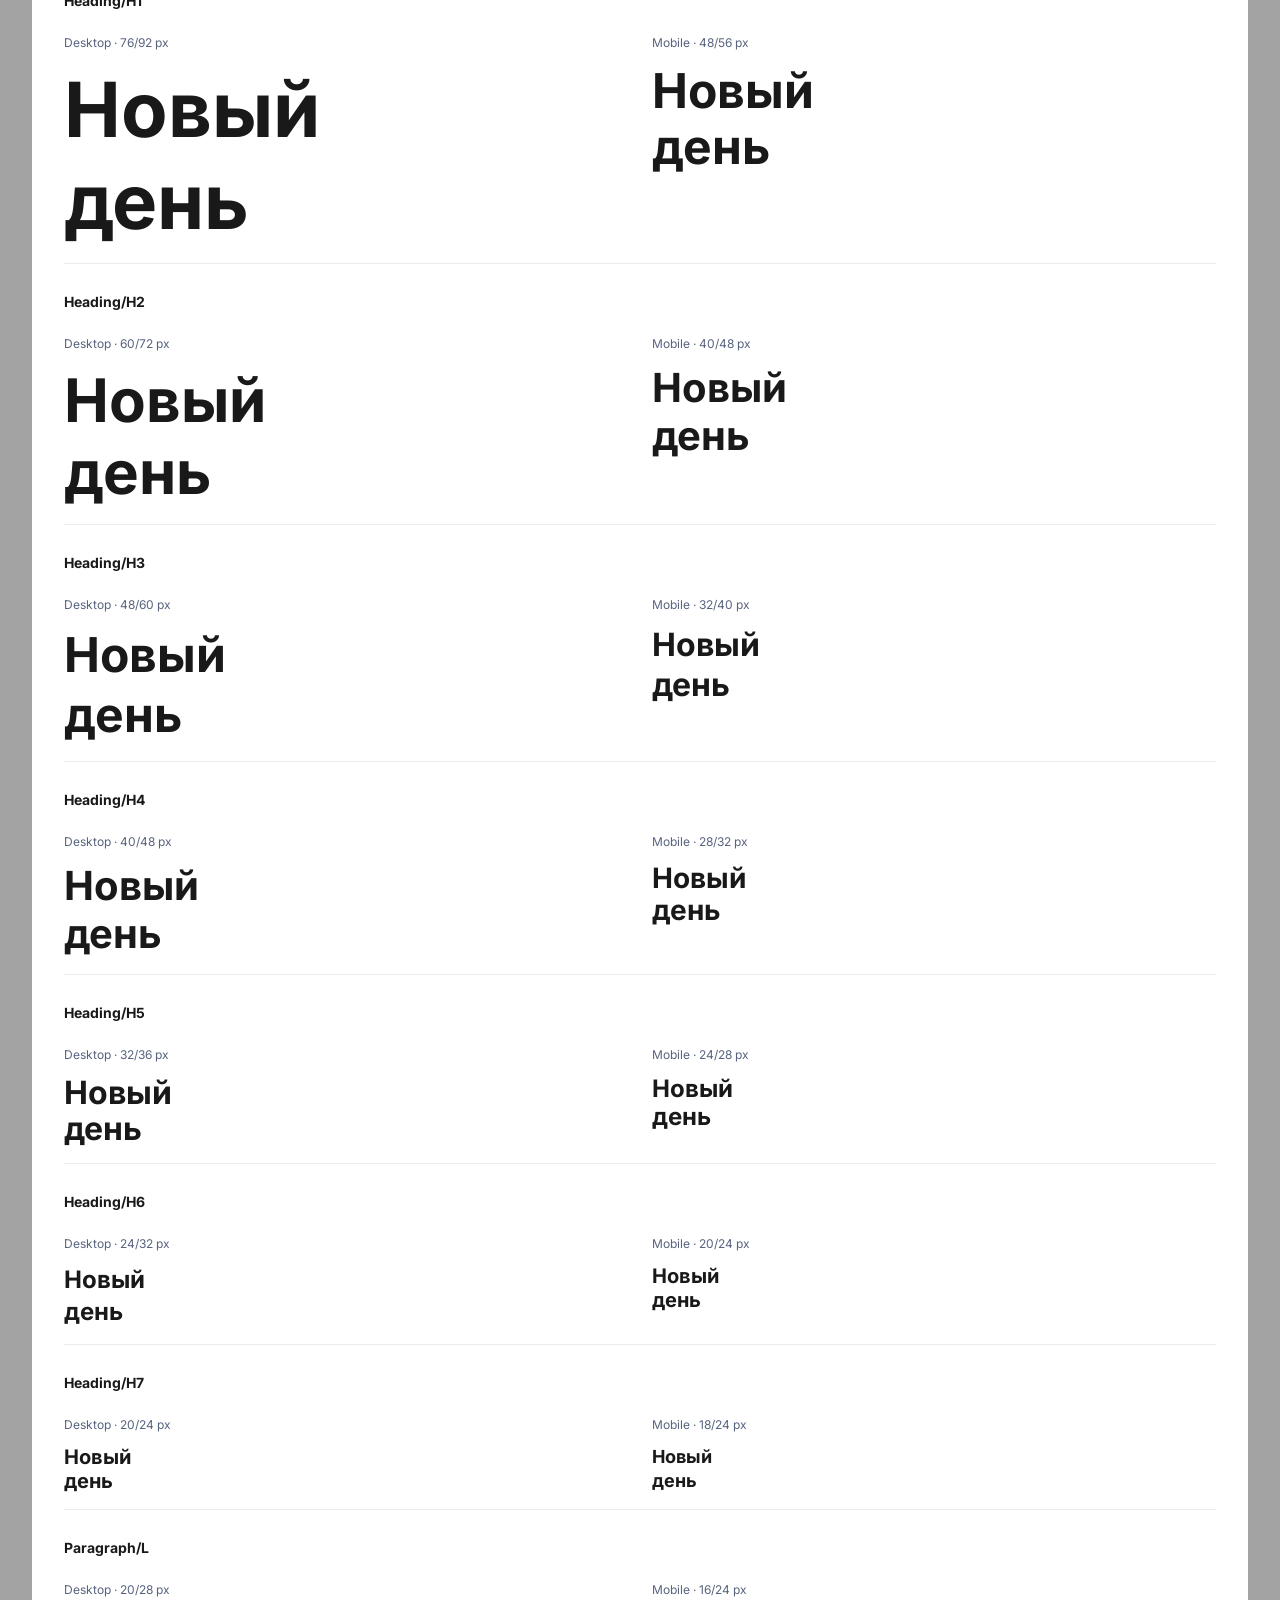
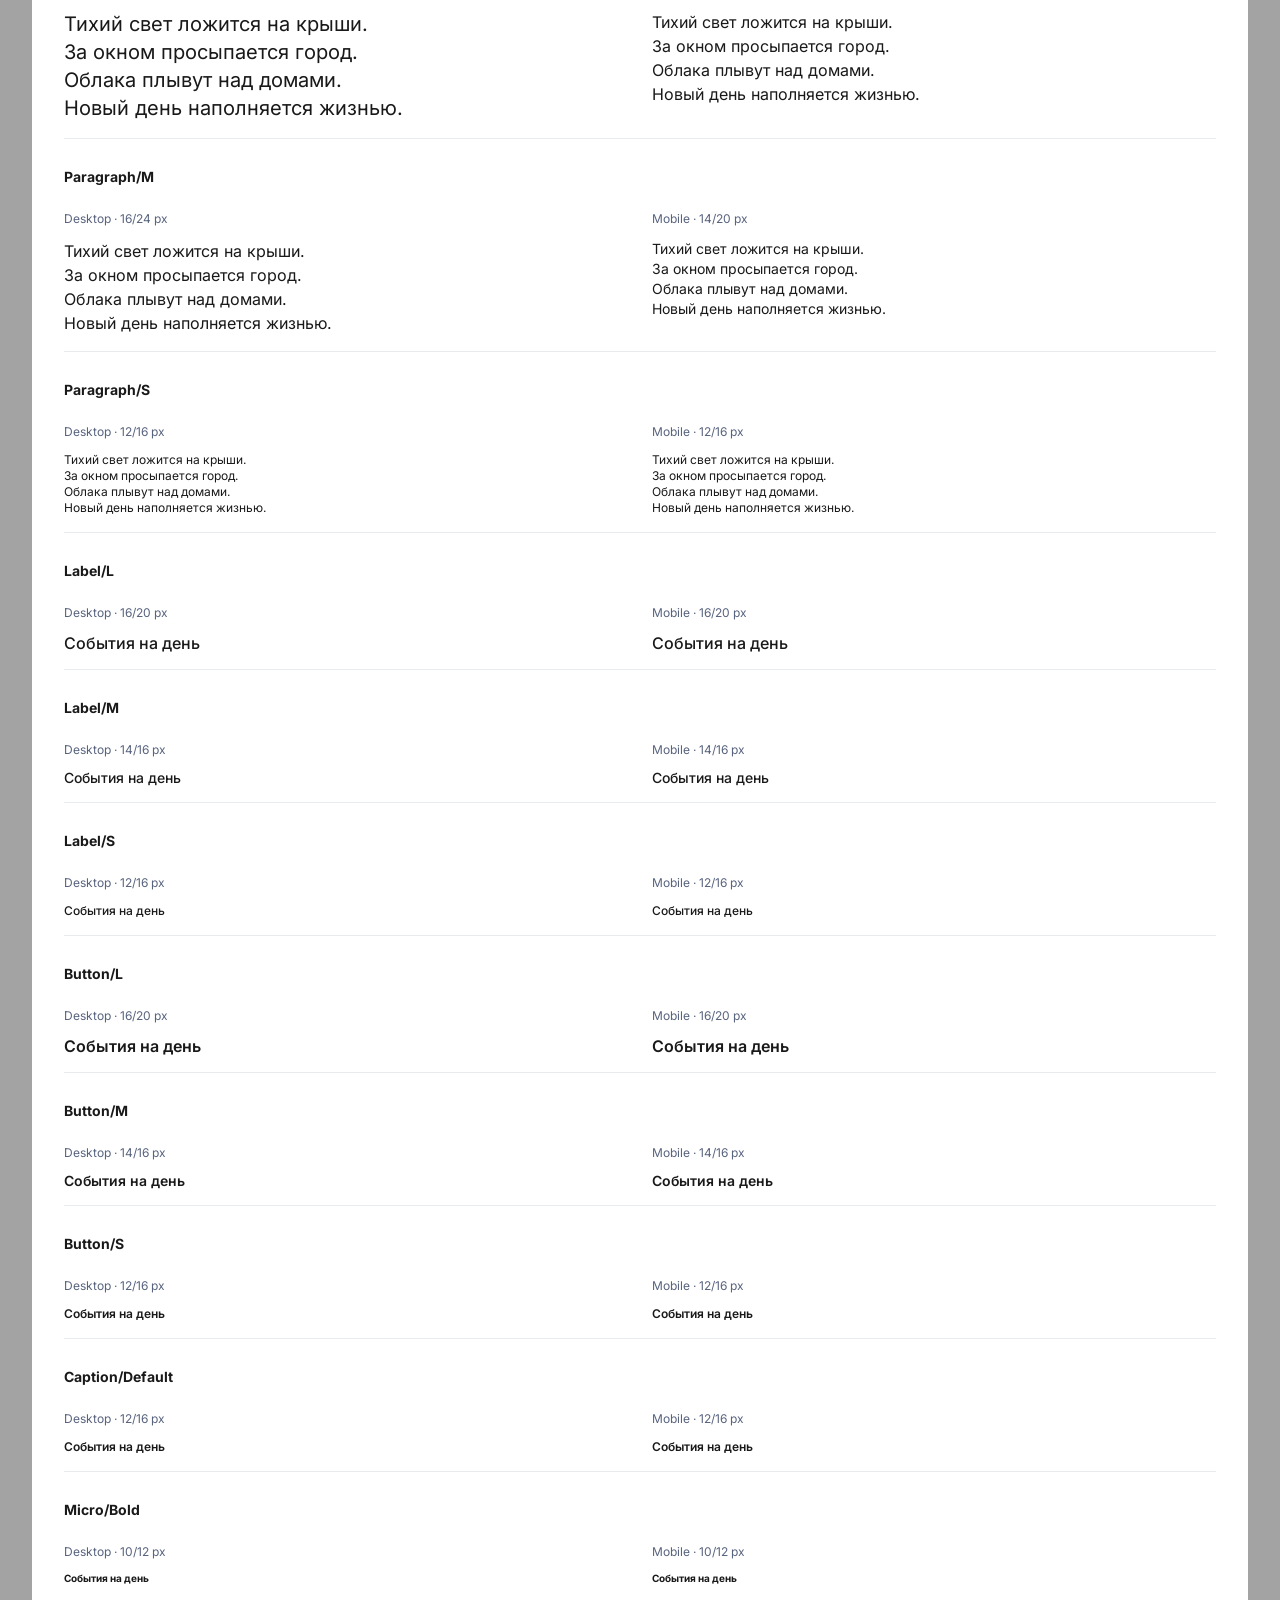
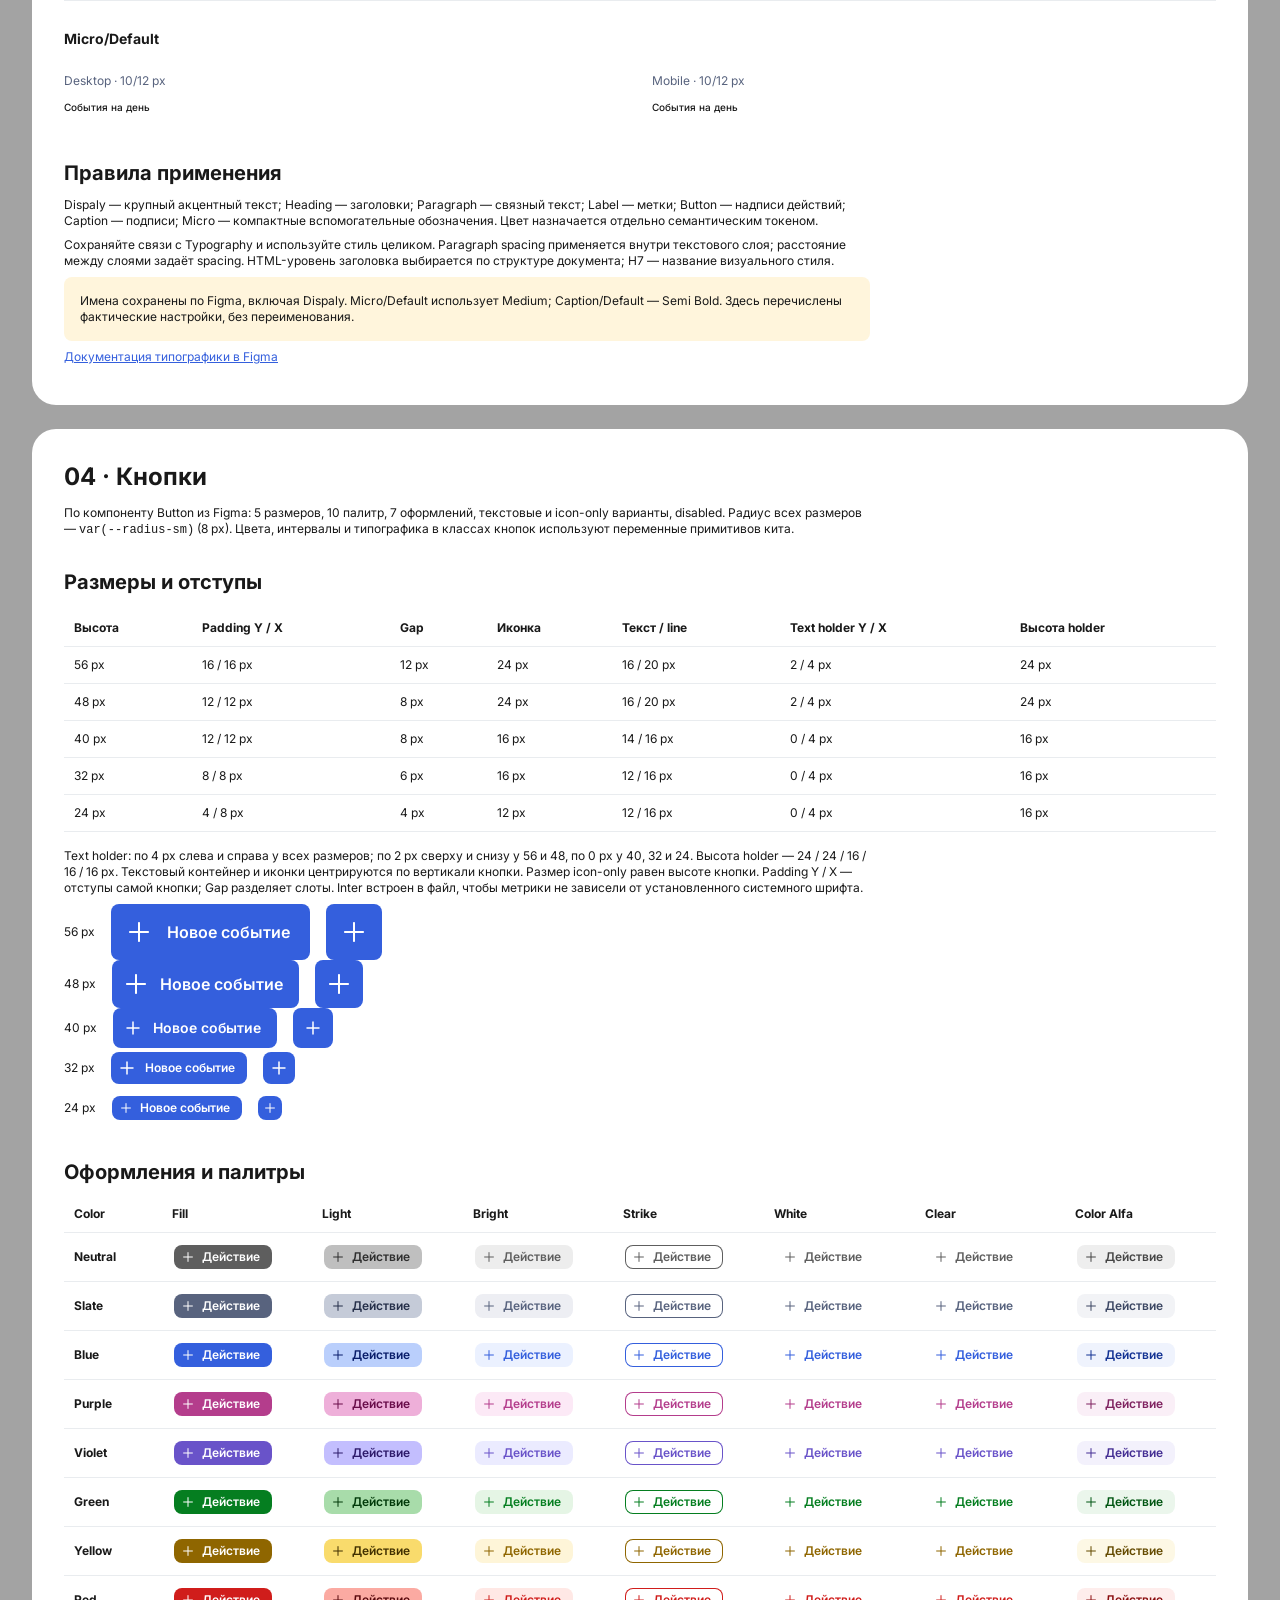
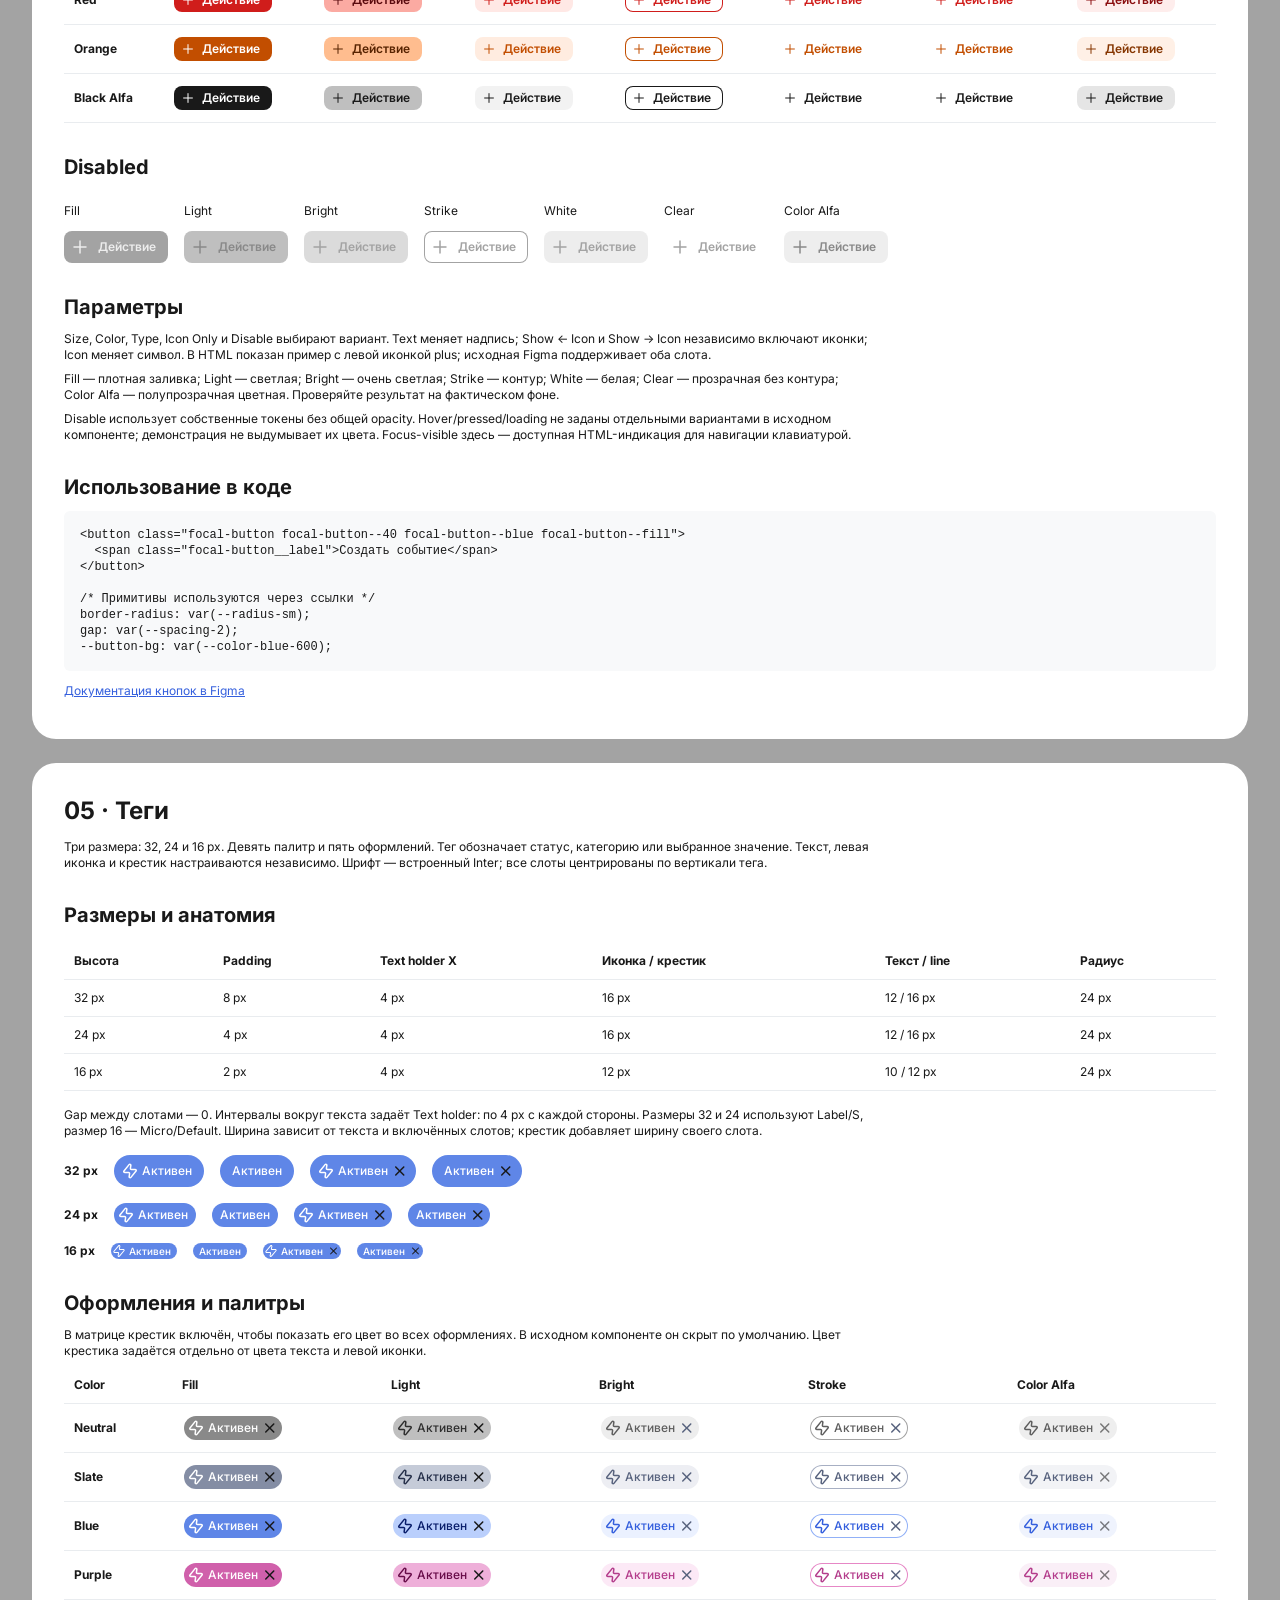
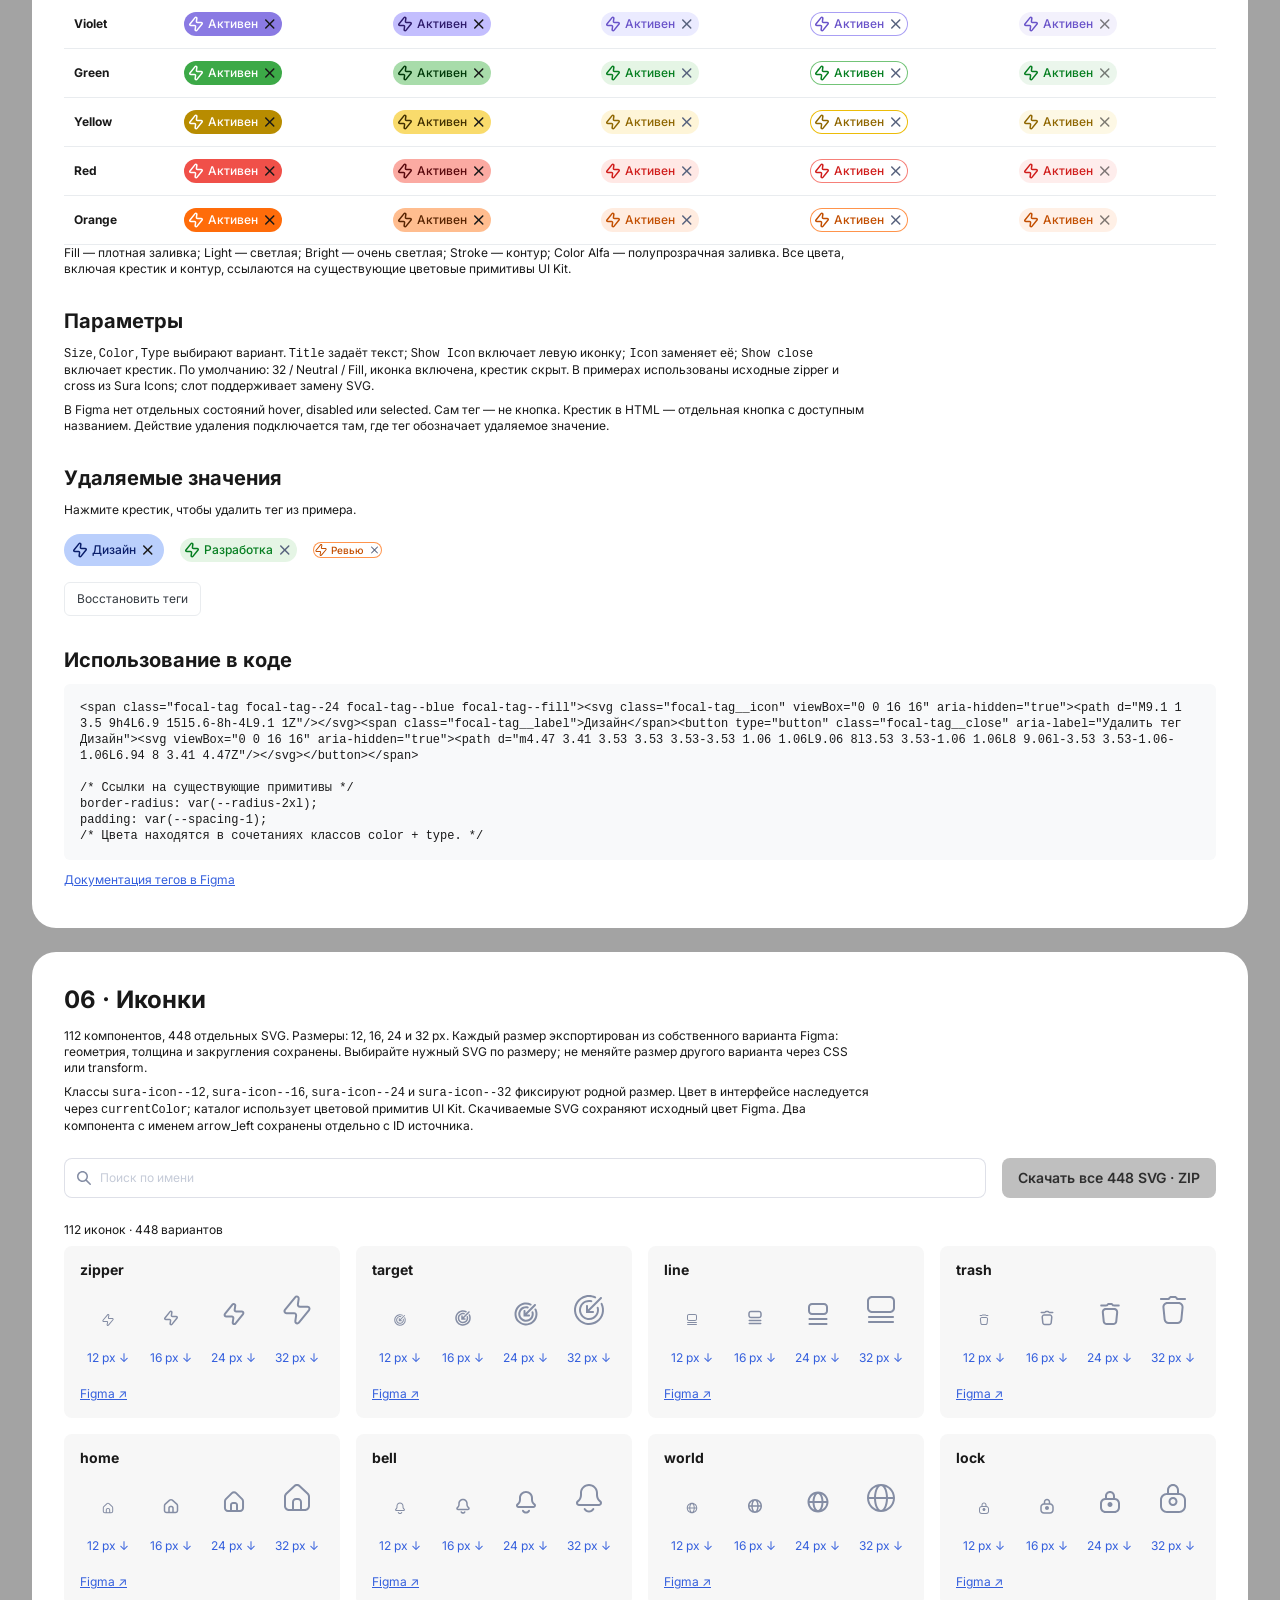
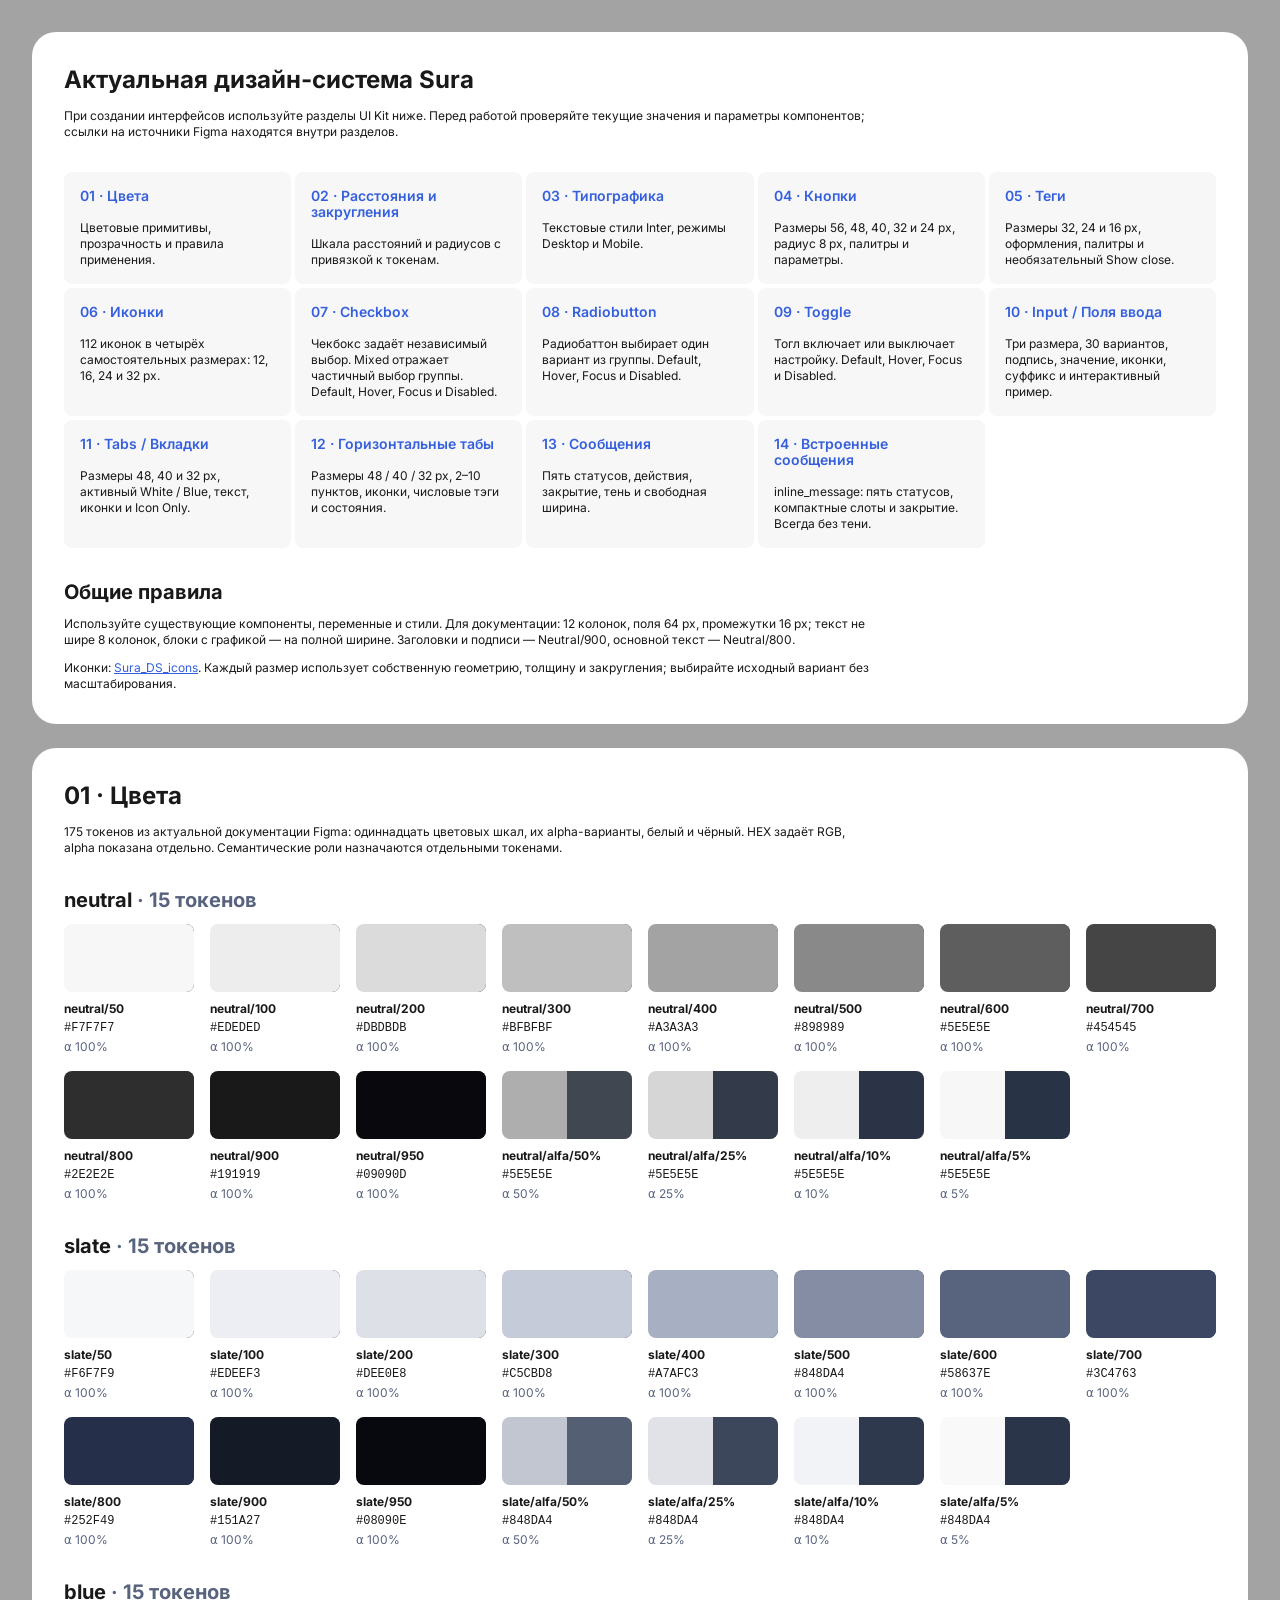
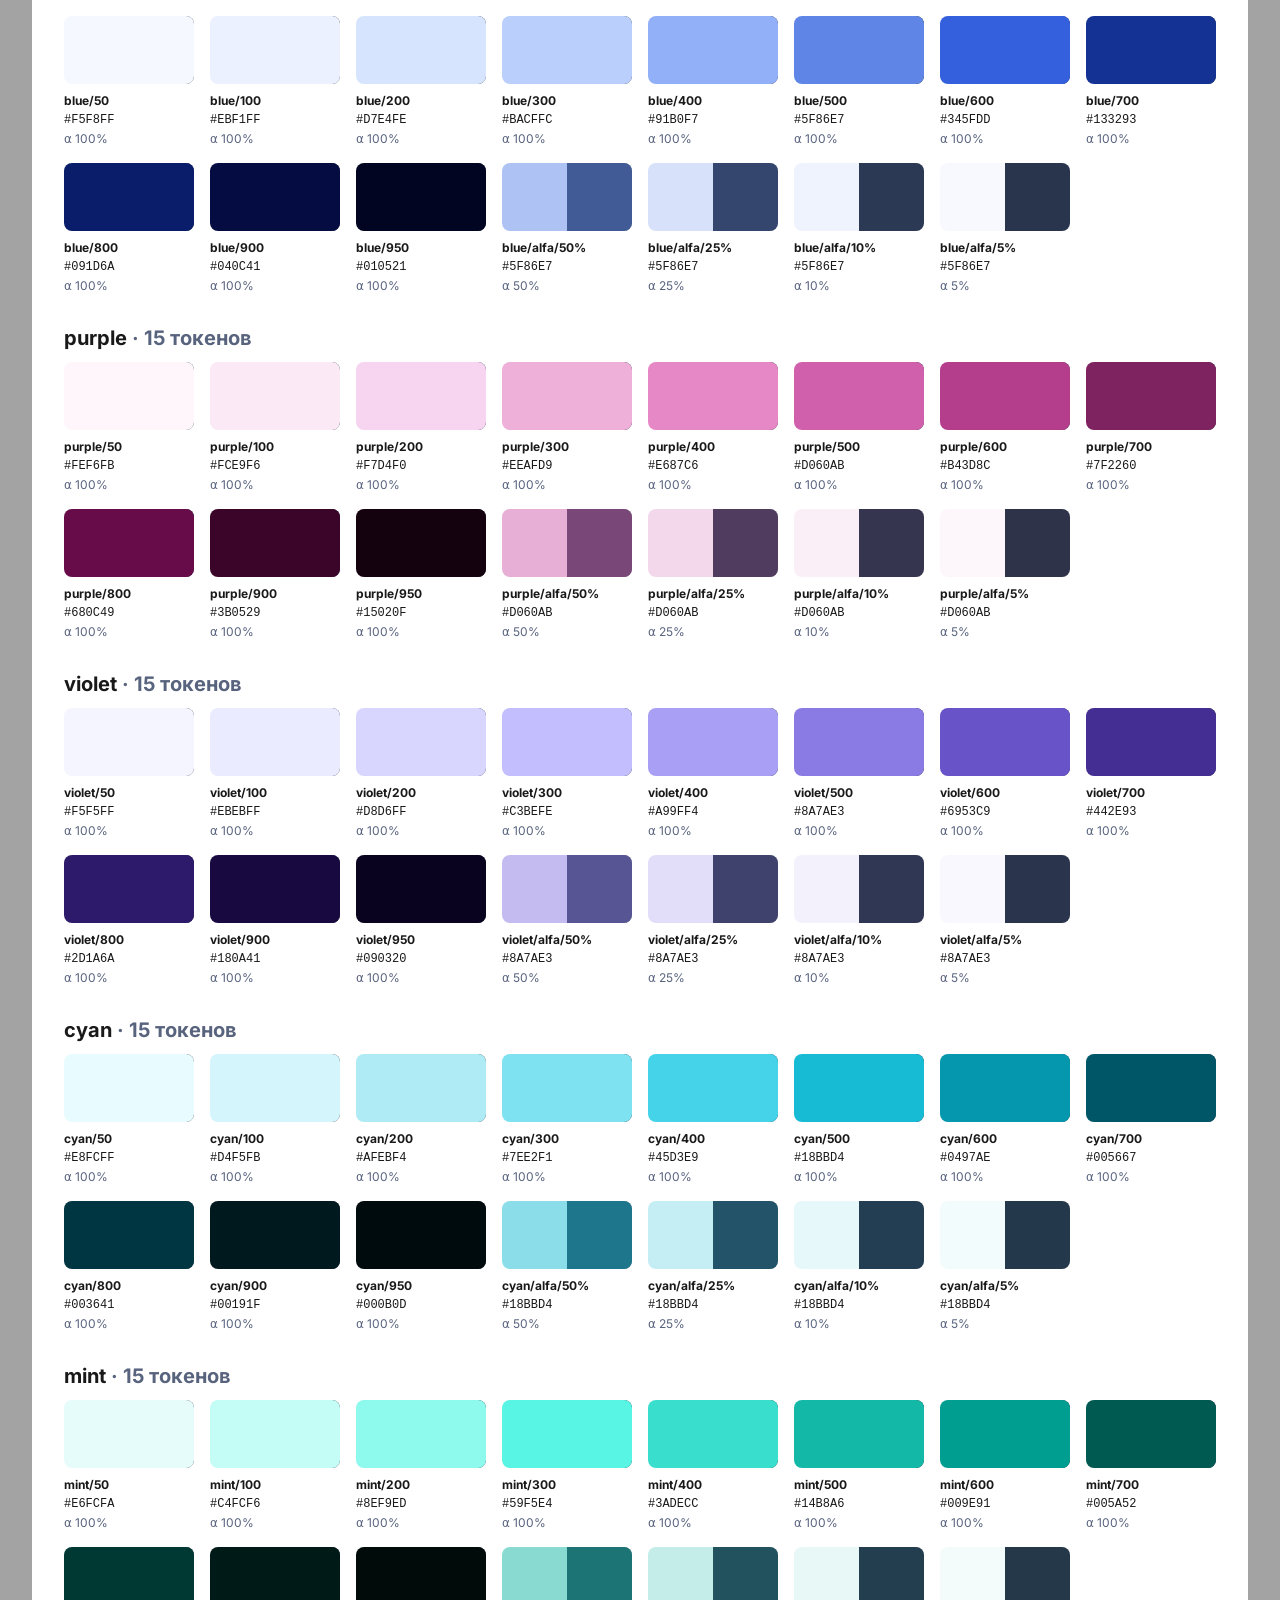
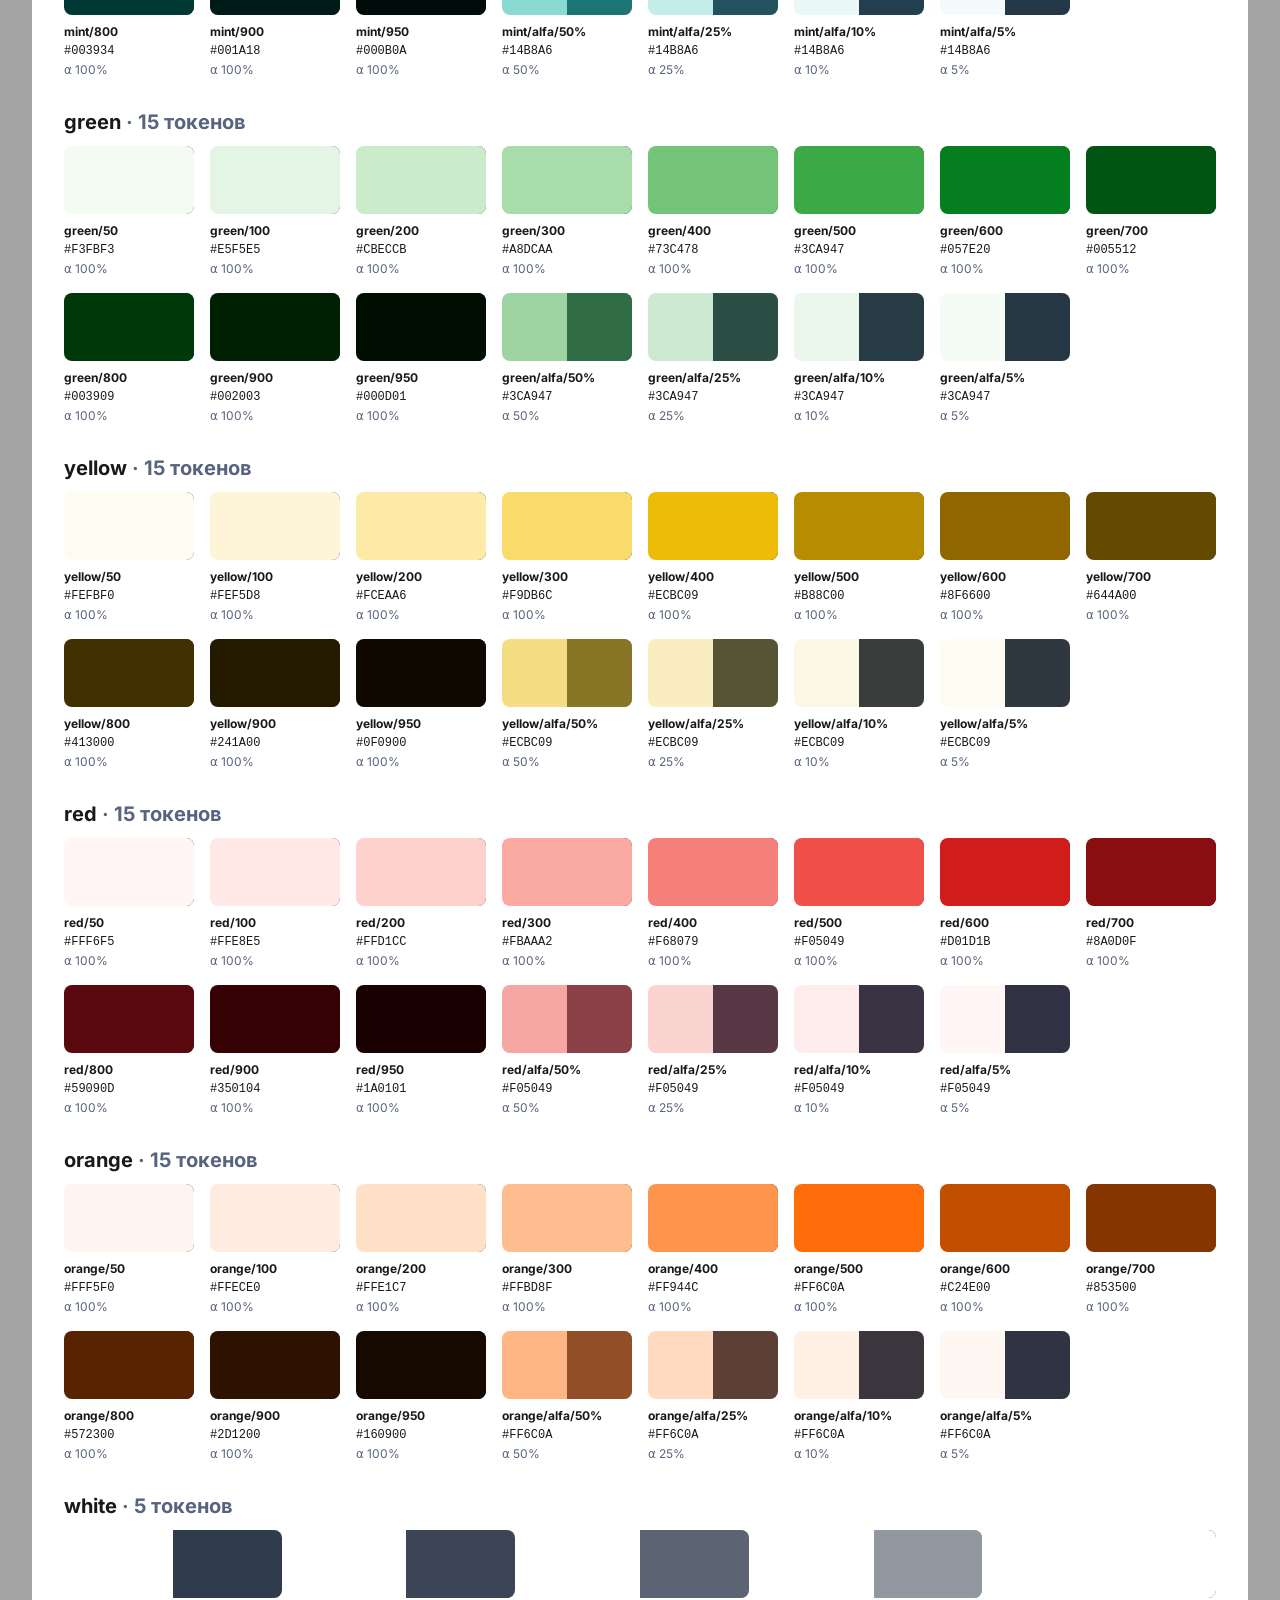
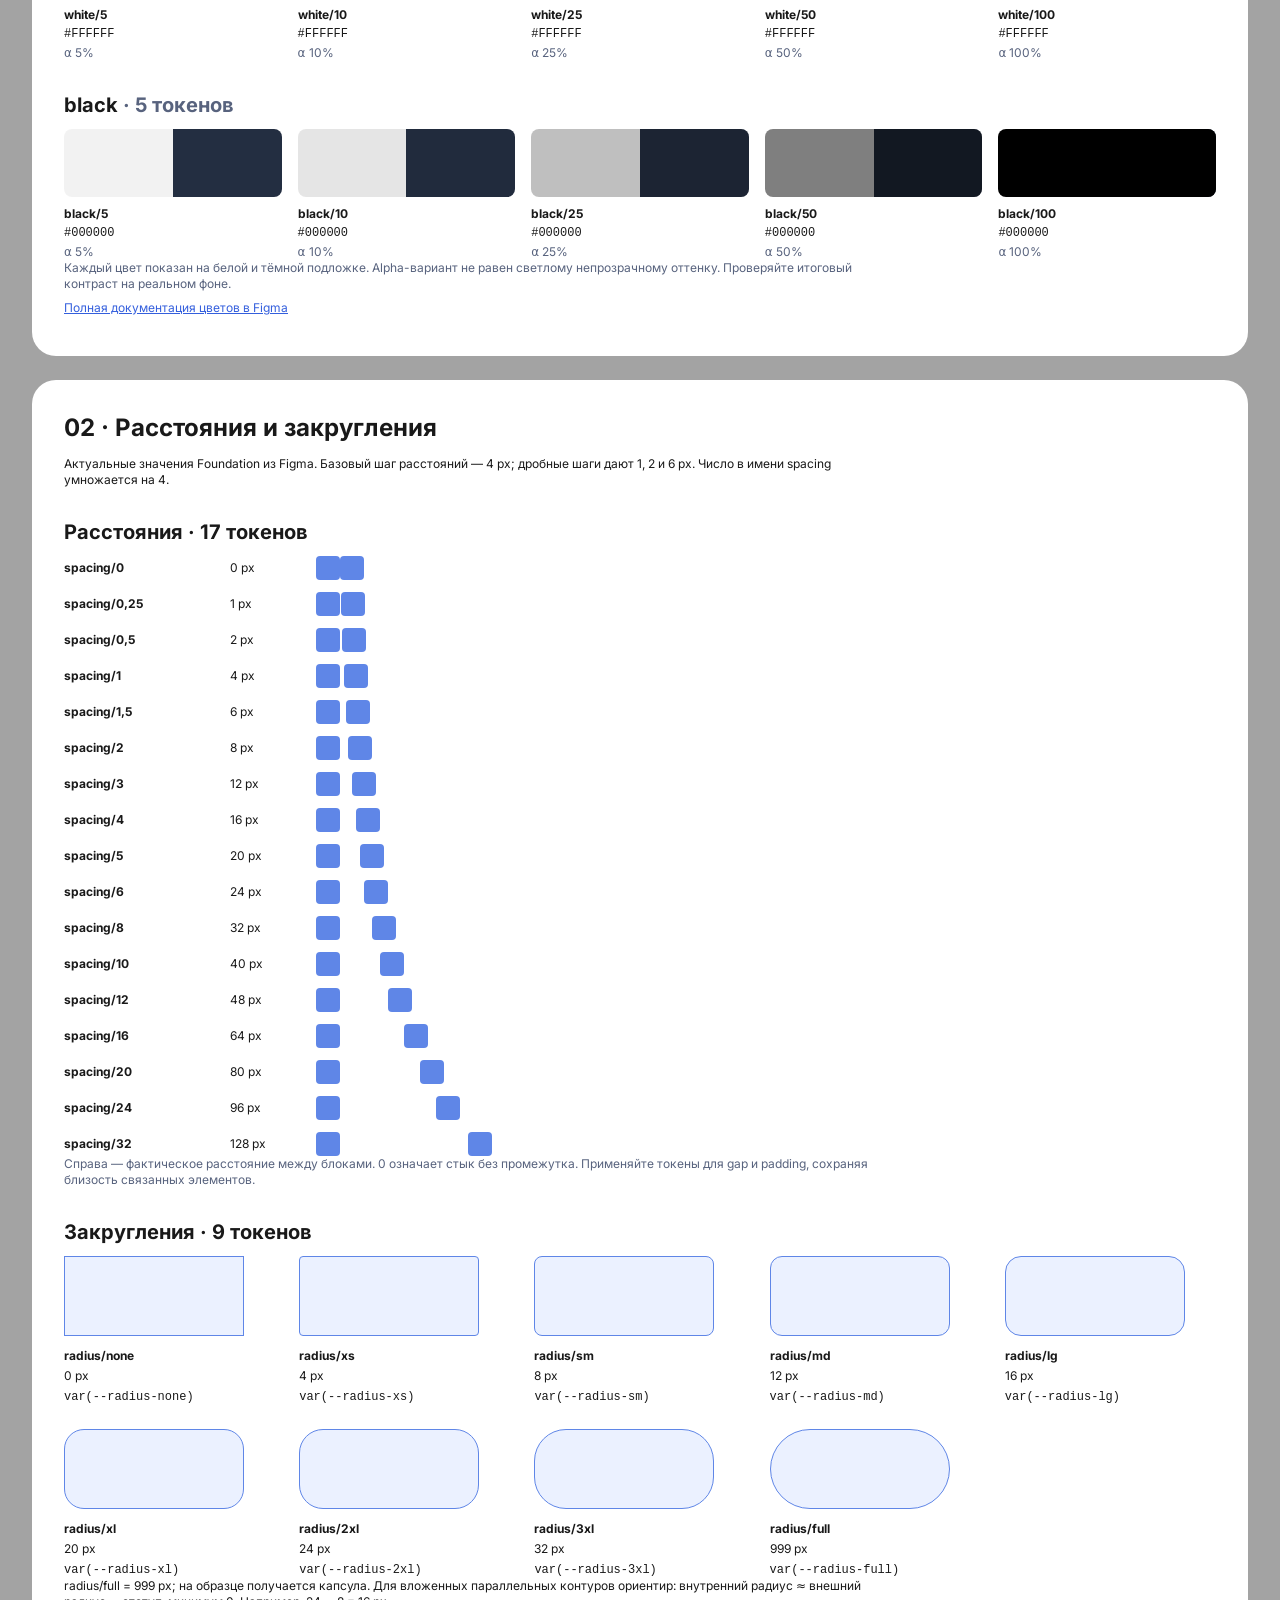
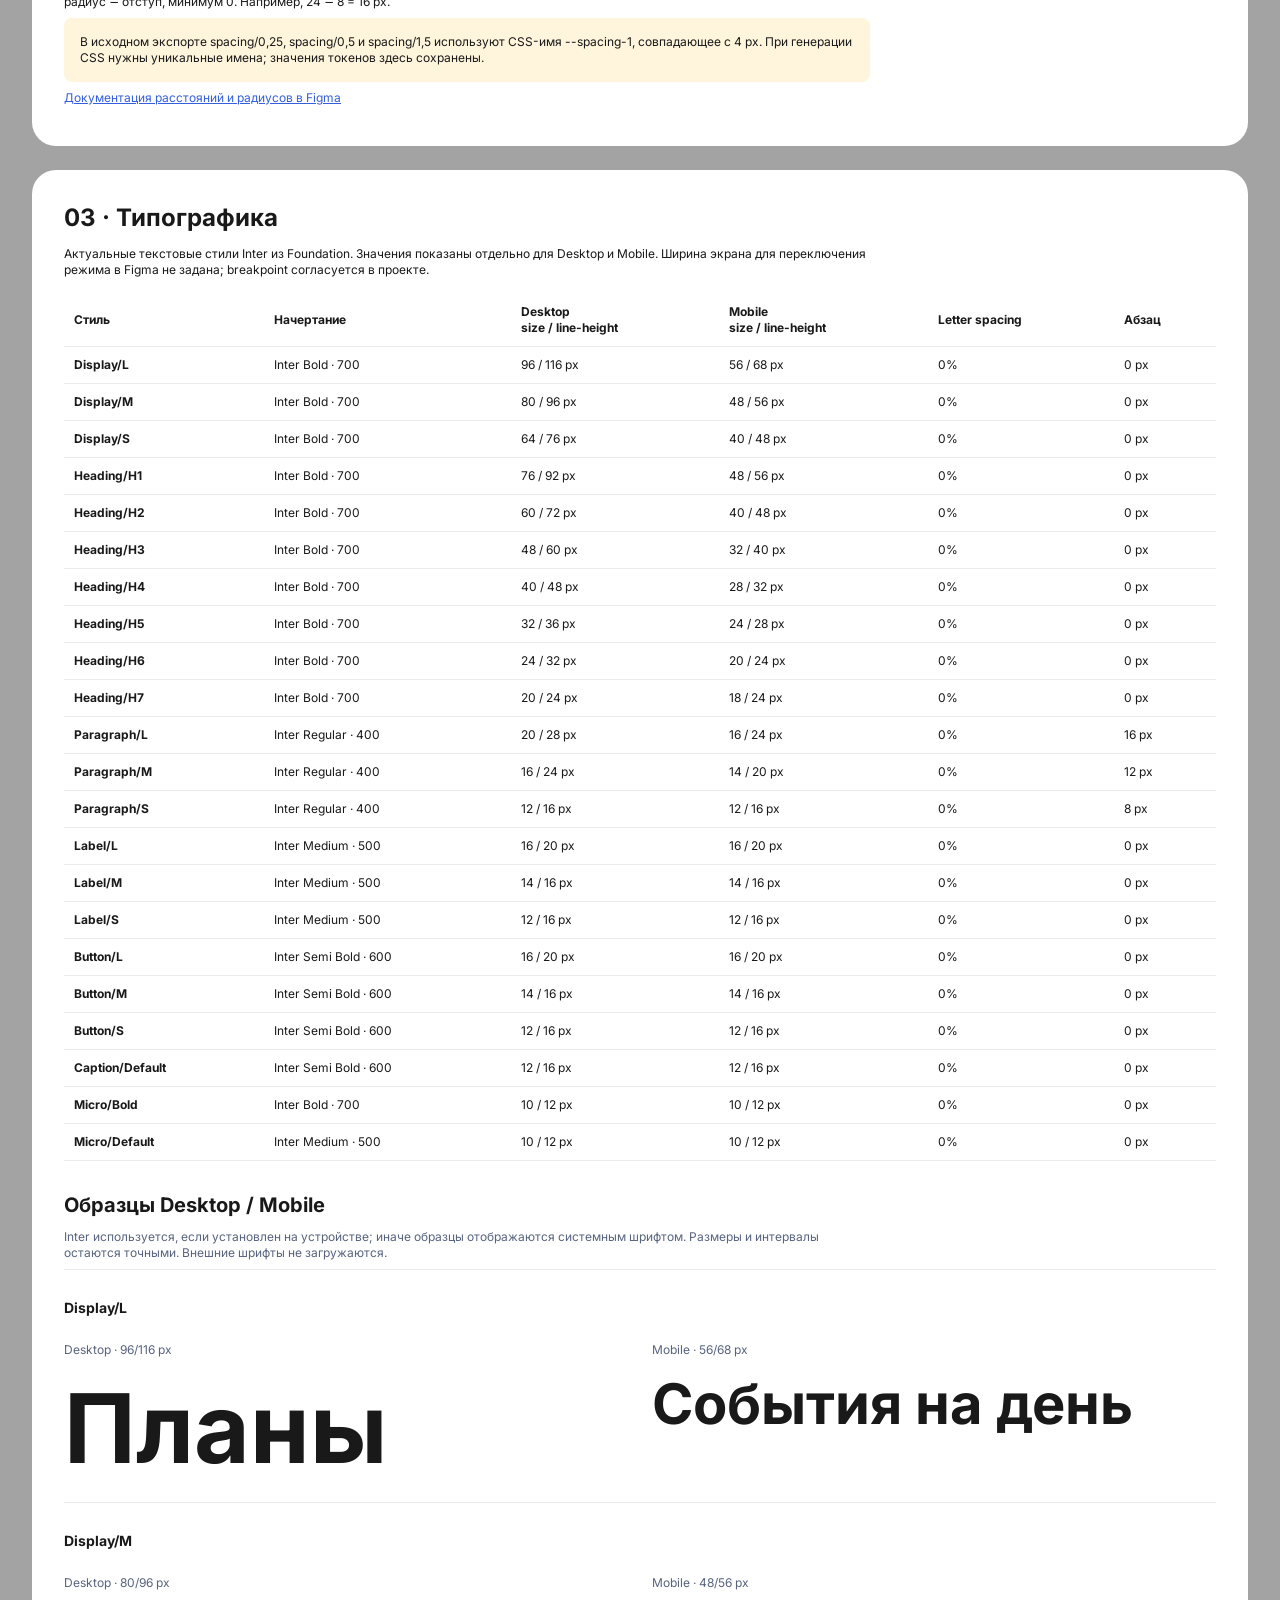
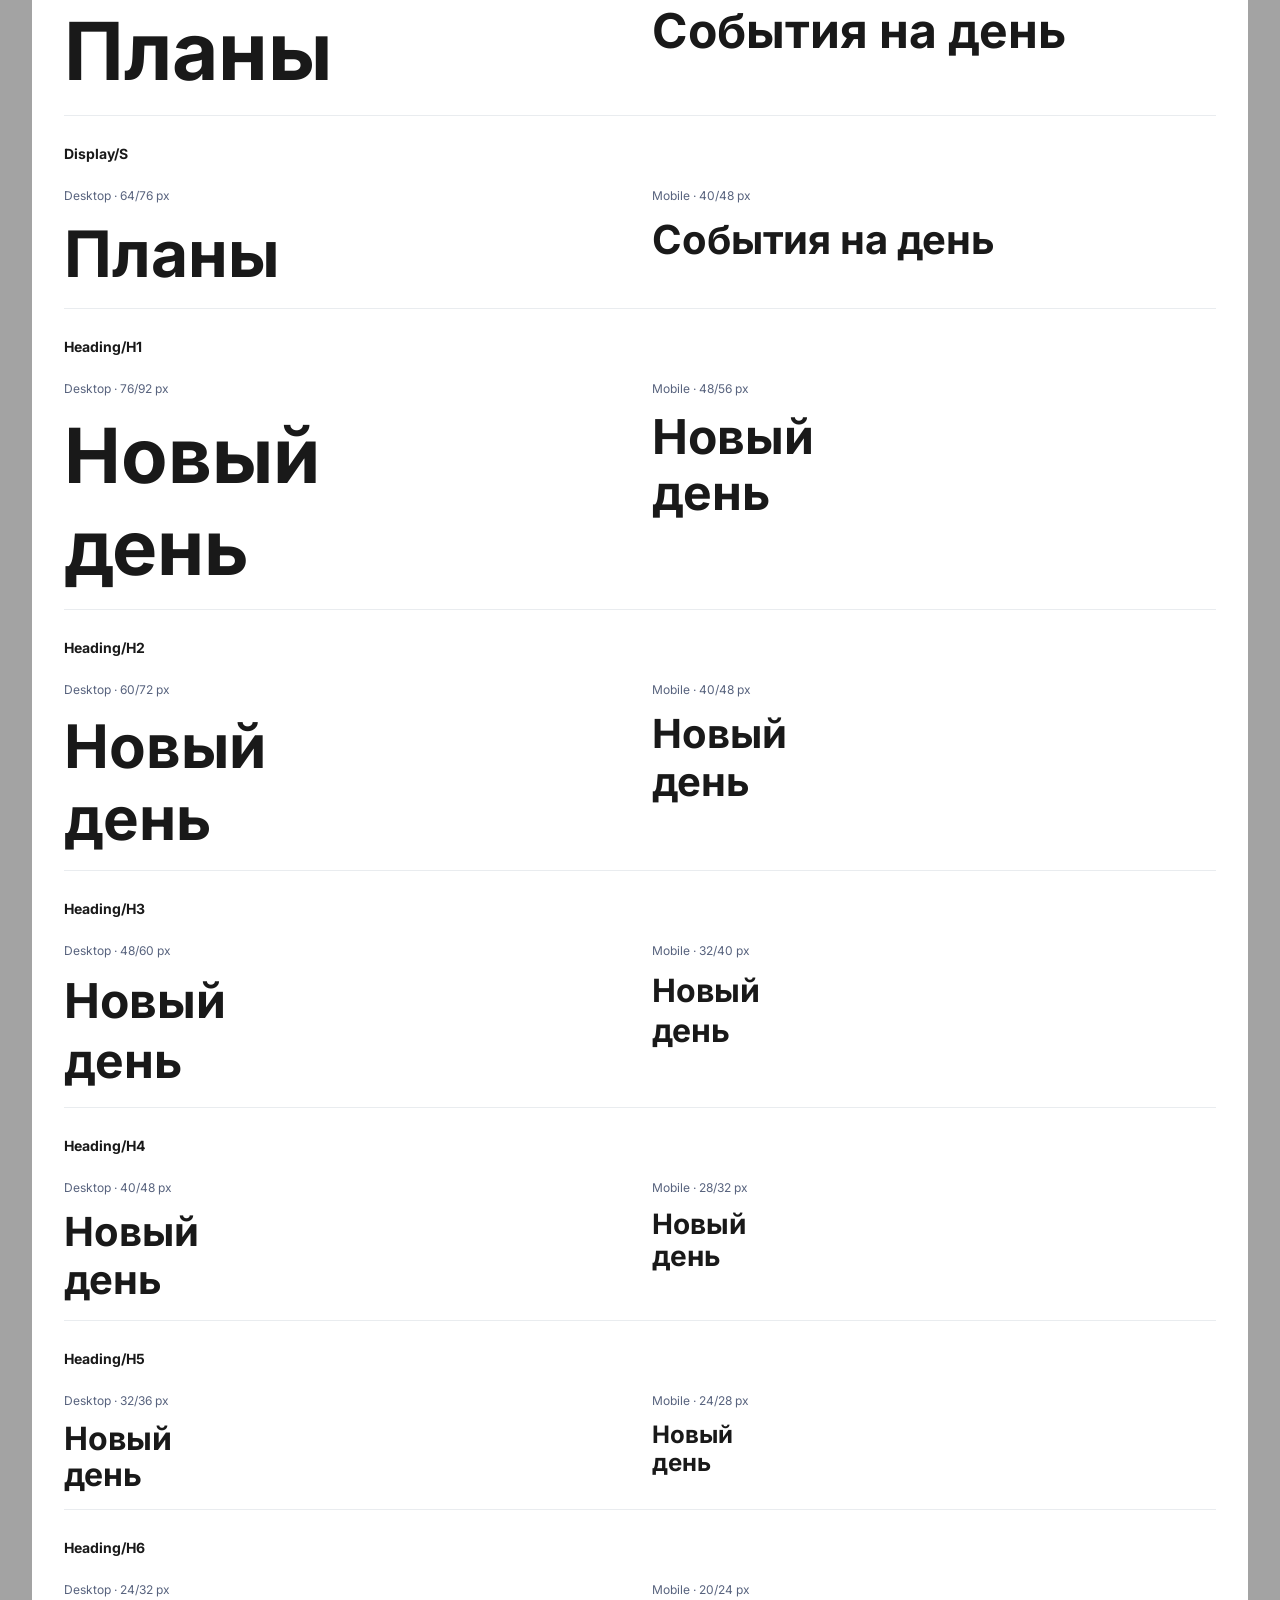
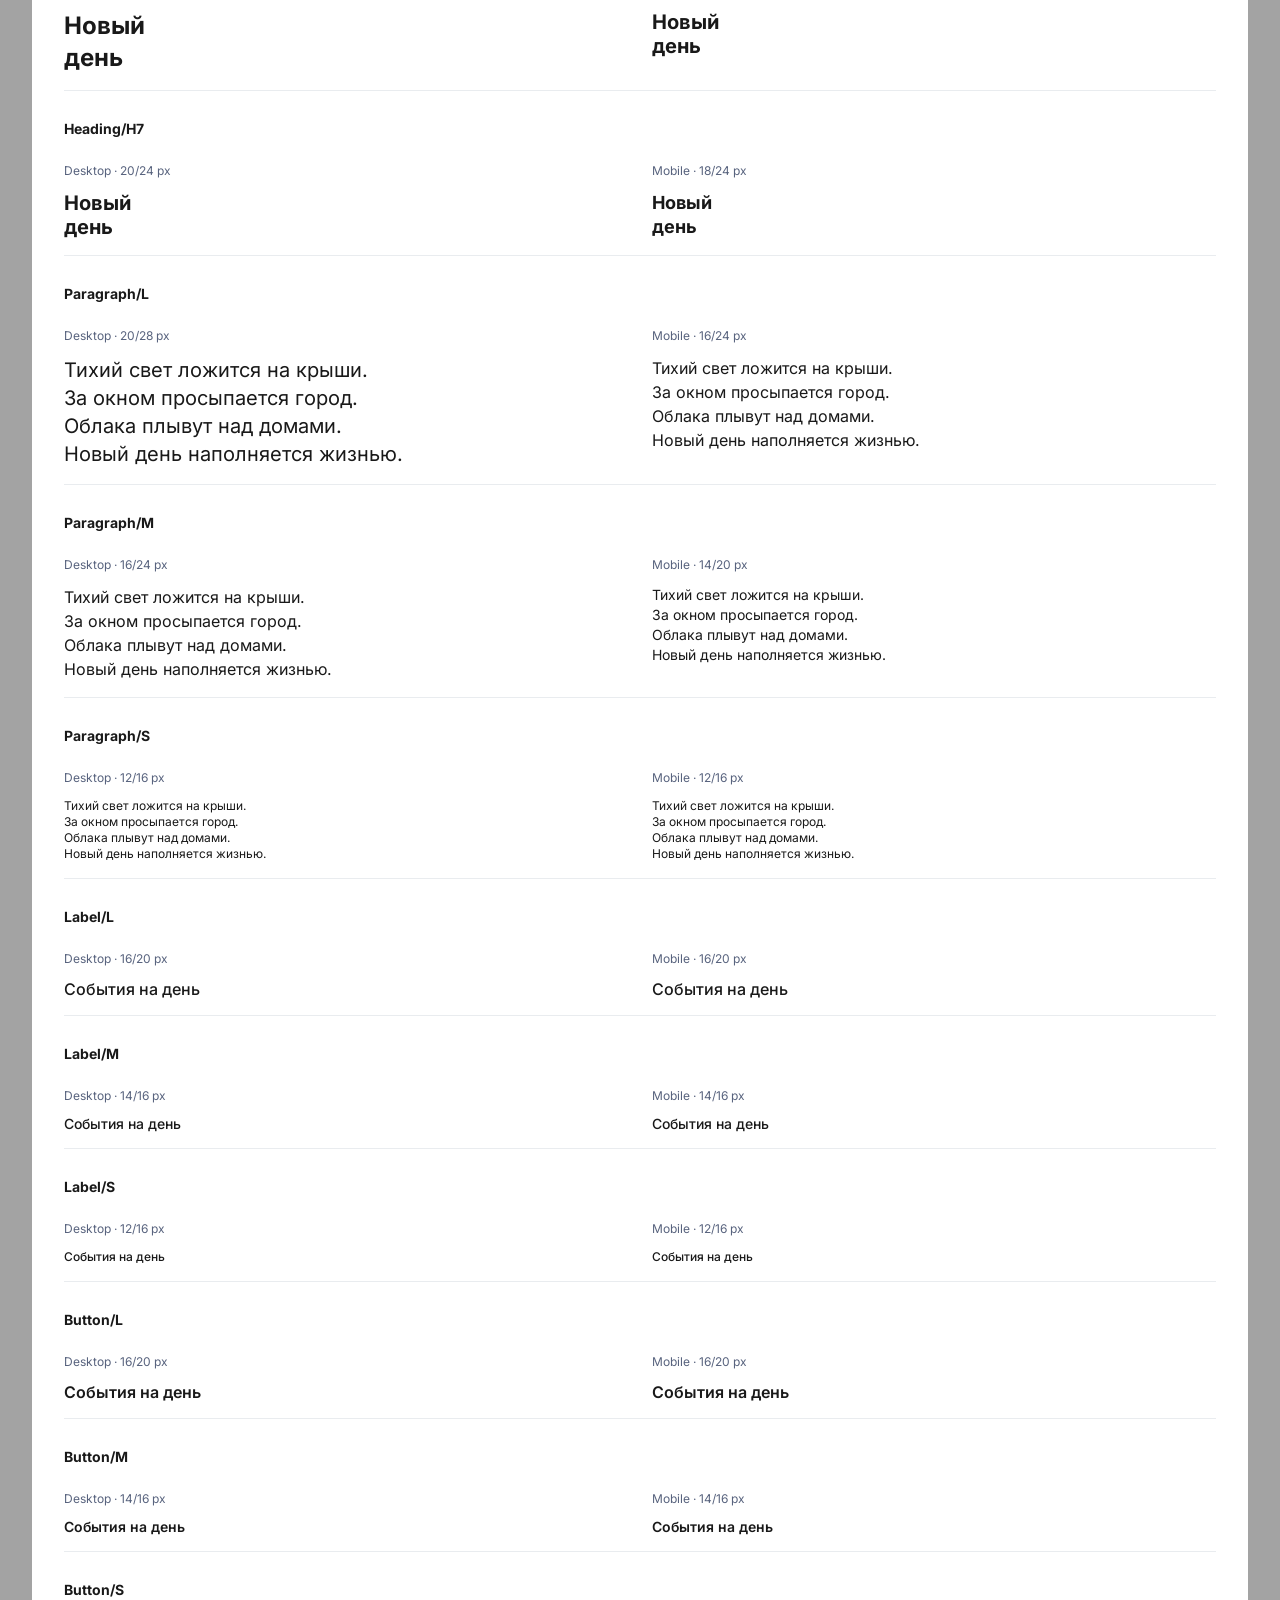
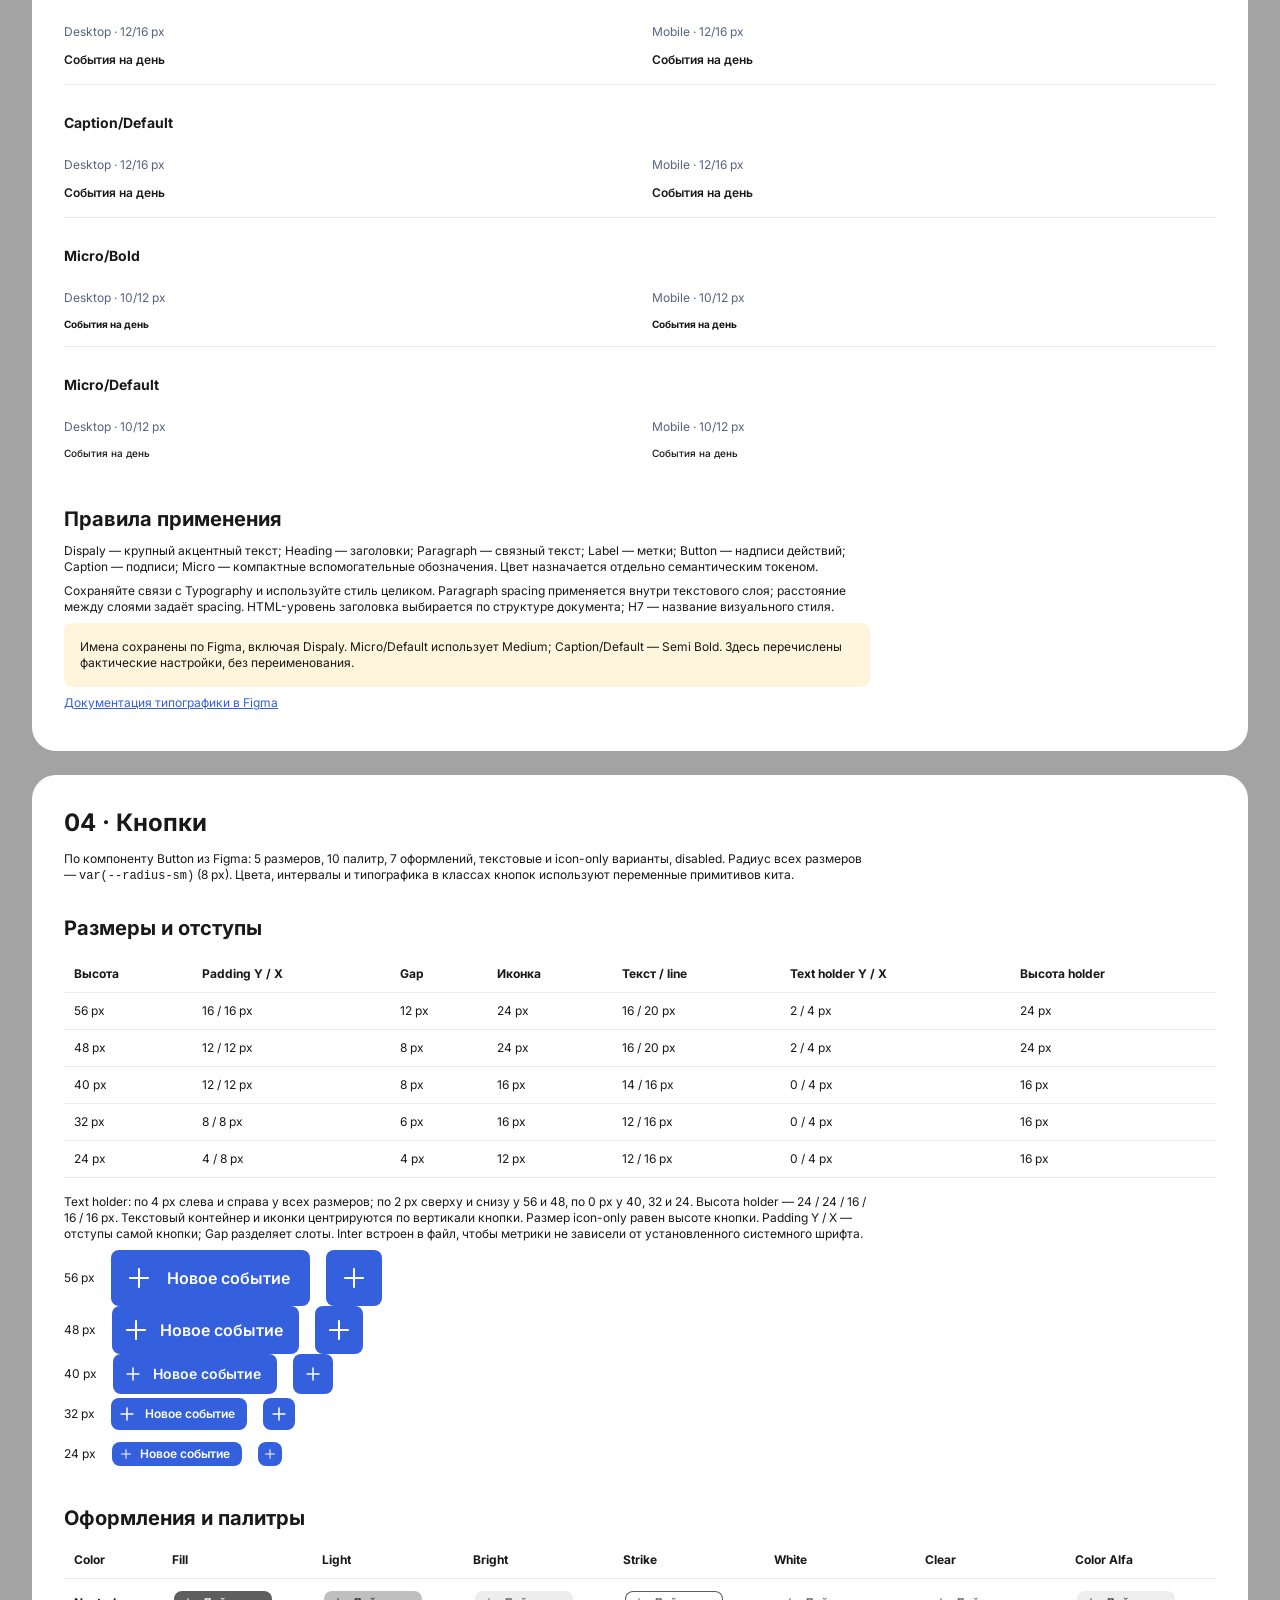
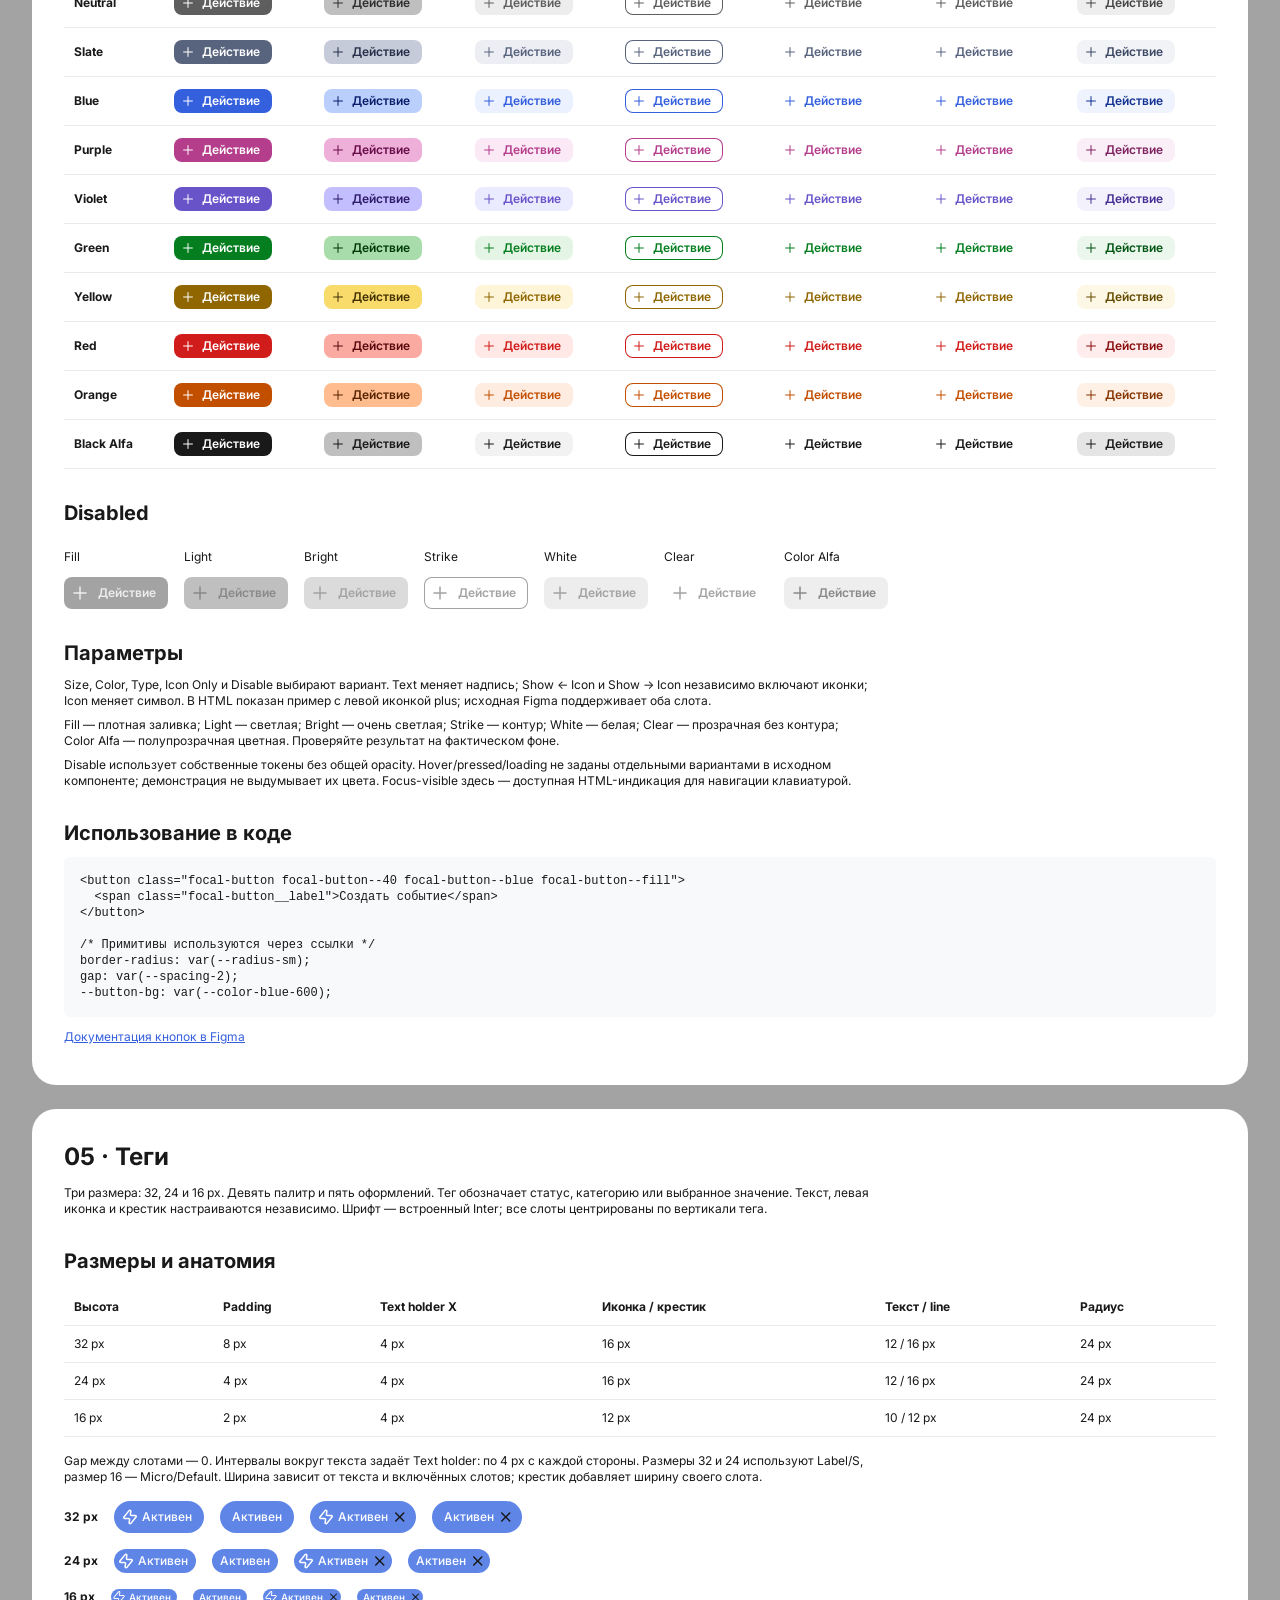
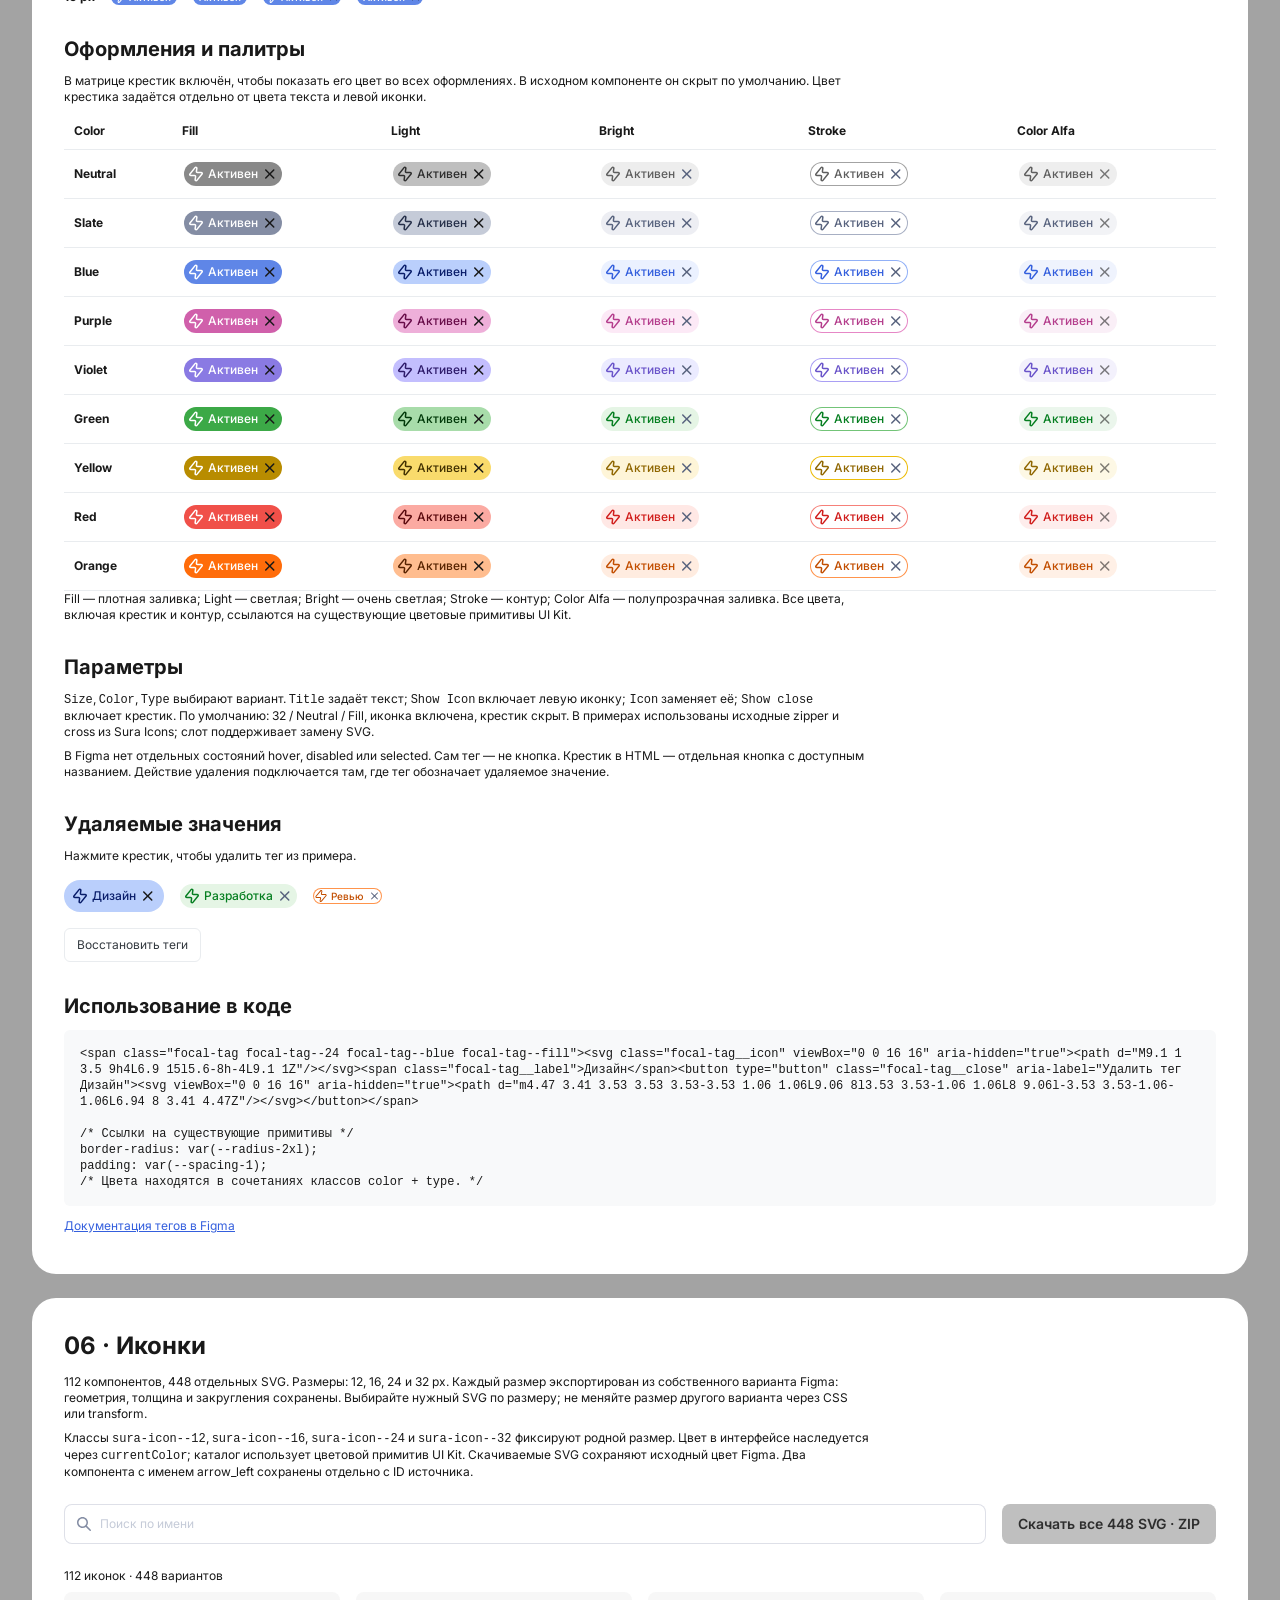
